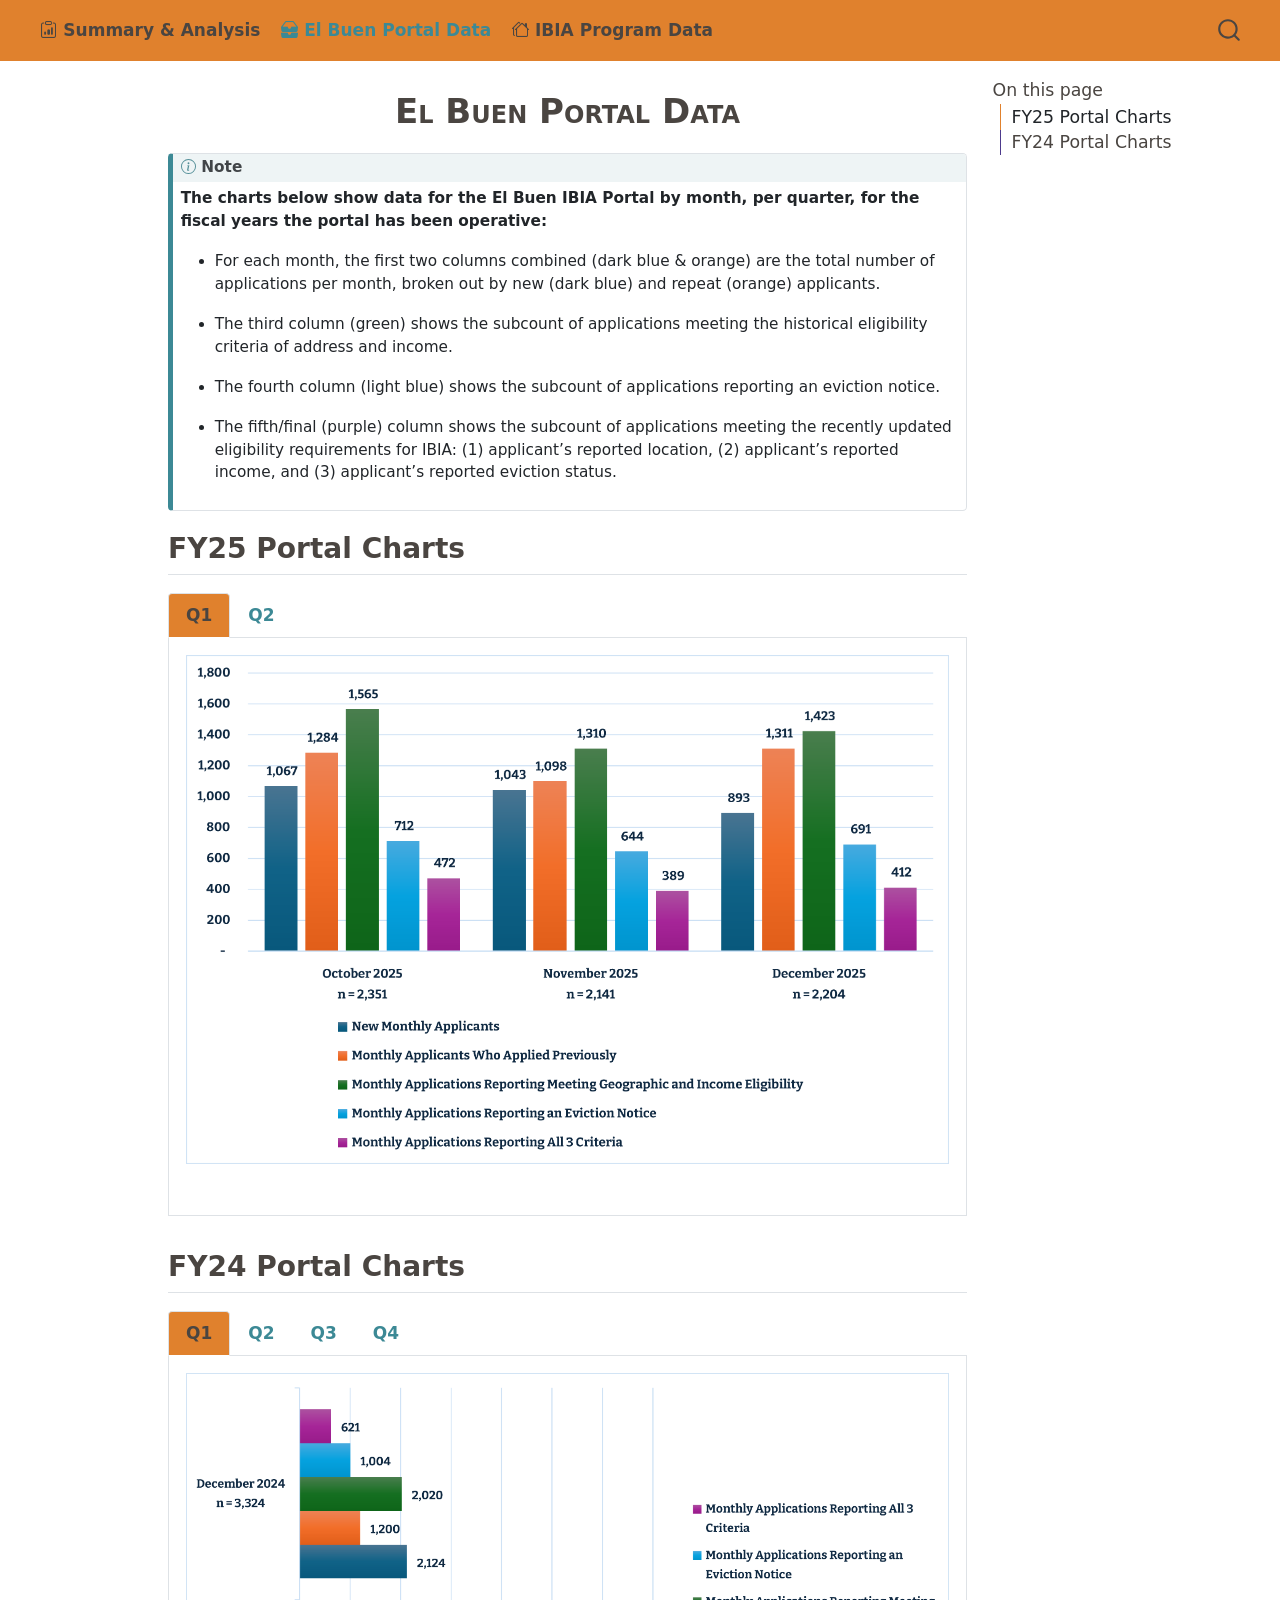
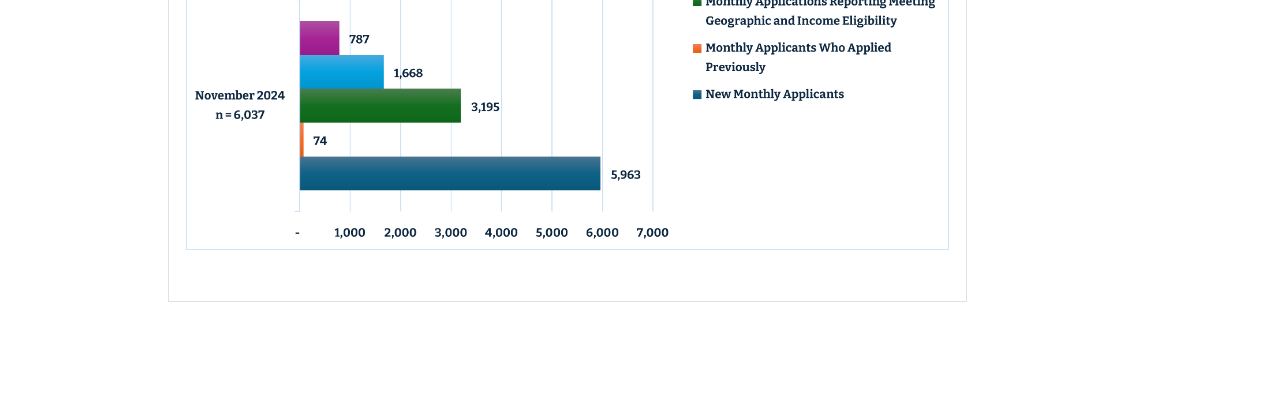
==== docs/portal.html @ abe52977 "Add files via upload" ====
<!DOCTYPE html>
<html xmlns="http://www.w3.org/1999/xhtml" lang="en" xml:lang="en"><head>

<meta charset="utf-8">
<meta name="generator" content="quarto-1.8.27">

<meta name="viewport" content="width=device-width, initial-scale=1.0, user-scalable=yes">


<title>El Buen Portal Data</title>
<style>
code{white-space: pre-wrap;}
span.smallcaps{font-variant: small-caps;}
div.columns{display: flex; gap: min(4vw, 1.5em);}
div.column{flex: auto; overflow-x: auto;}
div.hanging-indent{margin-left: 1.5em; text-indent: -1.5em;}
ul.task-list{list-style: none;}
ul.task-list li input[type="checkbox"] {
width: 0.8em;
margin: 0 0.8em 0.2em -1em;  vertical-align: middle;
}
</style>


<script>const headroomChanged = new CustomEvent("quarto-hrChanged", {
  detail: {},
  bubbles: true,
  cancelable: false,
  composed: false,
});

const announceDismiss = () => {
  const annEl = window.document.getElementById("quarto-announcement");
  if (annEl) {
    annEl.remove();

    const annId = annEl.getAttribute("data-announcement-id");
    window.localStorage.setItem(`quarto-announce-${annId}`, "true");
  }
};

const announceRegister = () => {
  const annEl = window.document.getElementById("quarto-announcement");
  if (annEl) {
    const annId = annEl.getAttribute("data-announcement-id");
    const isDismissed =
      window.localStorage.getItem(`quarto-announce-${annId}`) || false;
    if (isDismissed) {
      announceDismiss();
      return;
    } else {
      annEl.classList.remove("hidden");
    }

    const actionEl = annEl.querySelector(".quarto-announcement-action");
    if (actionEl) {
      actionEl.addEventListener("click", function (e) {
        e.preventDefault();
        // Hide the bar immediately
        announceDismiss();
      });
    }
  }
};

window.document.addEventListener("DOMContentLoaded", function () {
  let init = false;

  announceRegister();

  // Manage the back to top button, if one is present.
  let lastScrollTop = window.pageYOffset || document.documentElement.scrollTop;
  const scrollDownBuffer = 5;
  const scrollUpBuffer = 35;
  const btn = document.getElementById("quarto-back-to-top");
  const hideBackToTop = () => {
    btn.style.display = "none";
  };
  const showBackToTop = () => {
    btn.style.display = "inline-block";
  };
  if (btn) {
    window.document.addEventListener(
      "scroll",
      function () {
        const currentScrollTop =
          window.pageYOffset || document.documentElement.scrollTop;

        // Shows and hides the button 'intelligently' as the user scrolls
        if (currentScrollTop - scrollDownBuffer > lastScrollTop) {
          hideBackToTop();
          lastScrollTop = currentScrollTop <= 0 ? 0 : currentScrollTop;
        } else if (currentScrollTop < lastScrollTop - scrollUpBuffer) {
          showBackToTop();
          lastScrollTop = currentScrollTop <= 0 ? 0 : currentScrollTop;
        }

        // Show the button at the bottom, hides it at the top
        if (currentScrollTop <= 0) {
          hideBackToTop();
        } else if (
          window.innerHeight + currentScrollTop >=
          document.body.offsetHeight
        ) {
          showBackToTop();
        }
      },
      false
    );
  }

  function throttle(func, wait) {
    var timeout;
    return function () {
      const context = this;
      const args = arguments;
      const later = function () {
        clearTimeout(timeout);
        timeout = null;
        func.apply(context, args);
      };

      if (!timeout) {
        timeout = setTimeout(later, wait);
      }
    };
  }

  function headerOffset() {
    // Set an offset if there is are fixed top navbar
    const headerEl = window.document.querySelector("header.fixed-top");
    if (headerEl) {
      return headerEl.clientHeight;
    } else {
      return 0;
    }
  }

  function footerOffset() {
    const footerEl = window.document.querySelector("footer.footer");
    if (footerEl) {
      return footerEl.clientHeight;
    } else {
      return 0;
    }
  }

  function dashboardOffset() {
    const dashboardNavEl = window.document.getElementById(
      "quarto-dashboard-header"
    );
    if (dashboardNavEl !== null) {
      return dashboardNavEl.clientHeight;
    } else {
      return 0;
    }
  }

  function updateDocumentOffsetWithoutAnimation() {
    updateDocumentOffset(false);
  }

  function updateDocumentOffset(animated) {
    // set body offset
    const topOffset = headerOffset();
    const bodyOffset = topOffset + footerOffset() + dashboardOffset();
    const bodyEl = window.document.body;
    bodyEl.setAttribute("data-bs-offset", topOffset);
    bodyEl.style.paddingTop = topOffset + "px";

    // deal with sidebar offsets
    const sidebars = window.document.querySelectorAll(
      ".sidebar, .headroom-target"
    );
    sidebars.forEach((sidebar) => {
      if (!animated) {
        sidebar.classList.add("notransition");
        // Remove the no transition class after the animation has time to complete
        setTimeout(function () {
          sidebar.classList.remove("notransition");
        }, 201);
      }

      if (window.Headroom && sidebar.classList.contains("sidebar-unpinned")) {
        sidebar.style.top = "0";
        sidebar.style.maxHeight = "100vh";
      } else {
        sidebar.style.top = topOffset + "px";
        sidebar.style.maxHeight = "calc(100vh - " + topOffset + "px)";
      }
    });

    // allow space for footer
    const mainContainer = window.document.querySelector(".quarto-container");
    if (mainContainer) {
      mainContainer.style.minHeight = "calc(100vh - " + bodyOffset + "px)";
    }

    // link offset
    let linkStyle = window.document.querySelector("#quarto-target-style");
    if (!linkStyle) {
      linkStyle = window.document.createElement("style");
      linkStyle.setAttribute("id", "quarto-target-style");
      window.document.head.appendChild(linkStyle);
    }
    while (linkStyle.firstChild) {
      linkStyle.removeChild(linkStyle.firstChild);
    }
    if (topOffset > 0) {
      linkStyle.appendChild(
        window.document.createTextNode(`
      section:target::before {
        content: "";
        display: block;
        height: ${topOffset}px;
        margin: -${topOffset}px 0 0;
      }`)
      );
    }
    if (init) {
      window.dispatchEvent(headroomChanged);
    }
    init = true;
  }

  // initialize headroom
  var header = window.document.querySelector("#quarto-header");
  if (header && window.Headroom) {
    const headroom = new window.Headroom(header, {
      tolerance: 5,
      onPin: function () {
        const sidebars = window.document.querySelectorAll(
          ".sidebar, .headroom-target"
        );
        sidebars.forEach((sidebar) => {
          sidebar.classList.remove("sidebar-unpinned");
        });
        updateDocumentOffset();
      },
      onUnpin: function () {
        const sidebars = window.document.querySelectorAll(
          ".sidebar, .headroom-target"
        );
        sidebars.forEach((sidebar) => {
          sidebar.classList.add("sidebar-unpinned");
        });
        updateDocumentOffset();
      },
    });
    headroom.init();

    let frozen = false;
    window.quartoToggleHeadroom = function () {
      if (frozen) {
        headroom.unfreeze();
        frozen = false;
      } else {
        headroom.freeze();
        frozen = true;
      }
    };
  }

  window.addEventListener(
    "hashchange",
    function (e) {
      if (
        getComputedStyle(document.documentElement).scrollBehavior !== "smooth"
      ) {
        window.scrollTo(0, window.pageYOffset - headerOffset());
      }
    },
    false
  );

  // Observe size changed for the header
  const headerEl = window.document.querySelector("header.fixed-top");
  if (headerEl && window.ResizeObserver) {
    const observer = new window.ResizeObserver(() => {
      setTimeout(updateDocumentOffsetWithoutAnimation, 0);
    });
    observer.observe(headerEl, {
      attributes: true,
      childList: true,
      characterData: true,
    });
  } else {
    window.addEventListener(
      "resize",
      throttle(updateDocumentOffsetWithoutAnimation, 50)
    );
  }
  setTimeout(updateDocumentOffsetWithoutAnimation, 250);

  // fixup index.html links if we aren't on the filesystem
  if (window.location.protocol !== "file:") {
    const links = window.document.querySelectorAll("a");
    for (let i = 0; i < links.length; i++) {
      if (links[i].href) {
        links[i].dataset.originalHref = links[i].href;
        links[i].href = links[i].href.replace(/\/index\.html/, "/");
      }
    }

    // Fixup any sharing links that require urls
    // Append url to any sharing urls
    const sharingLinks = window.document.querySelectorAll(
      "a.sidebar-tools-main-item, a.quarto-navigation-tool, a.quarto-navbar-tools, a.quarto-navbar-tools-item"
    );
    for (let i = 0; i < sharingLinks.length; i++) {
      const sharingLink = sharingLinks[i];
      const href = sharingLink.getAttribute("href");
      if (href) {
        sharingLink.setAttribute(
          "href",
          href.replace("|url|", window.location.href)
        );
      }
    }

    // Scroll the active navigation item into view, if necessary
    const navSidebar = window.document.querySelector("nav#quarto-sidebar");
    if (navSidebar) {
      // Find the active item
      const activeItem = navSidebar.querySelector("li.sidebar-item a.active");
      if (activeItem) {
        // Wait for the scroll height and height to resolve by observing size changes on the
        // nav element that is scrollable
        const resizeObserver = new ResizeObserver((_entries) => {
          // The bottom of the element
          const elBottom = activeItem.offsetTop;
          const viewBottom = navSidebar.scrollTop + navSidebar.clientHeight;

          // The element height and scroll height are the same, then we are still loading
          if (viewBottom !== navSidebar.scrollHeight) {
            // Determine if the item isn't visible and scroll to it
            if (elBottom >= viewBottom) {
              navSidebar.scrollTop = elBottom;
            }

            // stop observing now since we've completed the scroll
            resizeObserver.unobserve(navSidebar);
          }
        });
        resizeObserver.observe(navSidebar);
      }
    }
  }
});
</script>
<script>/*!
 * headroom.js v0.12.0 - Give your page some headroom. Hide your header until you need it
 * Copyright (c) 2020 Nick Williams - http://wicky.nillia.ms/headroom.js
 * License: MIT
 */

!function(t,n){"object"==typeof exports&&"undefined"!=typeof module?module.exports=n():"function"==typeof define&&define.amd?define(n):(t=t||self).Headroom=n()}(this,function(){"use strict";function t(){return"undefined"!=typeof window}function d(t){return function(t){return t&&t.document&&function(t){return 9===t.nodeType}(t.document)}(t)?function(t){var n=t.document,o=n.body,s=n.documentElement;return{scrollHeight:function(){return Math.max(o.scrollHeight,s.scrollHeight,o.offsetHeight,s.offsetHeight,o.clientHeight,s.clientHeight)},height:function(){return t.innerHeight||s.clientHeight||o.clientHeight},scrollY:function(){return void 0!==t.pageYOffset?t.pageYOffset:(s||o.parentNode||o).scrollTop}}}(t):function(t){return{scrollHeight:function(){return Math.max(t.scrollHeight,t.offsetHeight,t.clientHeight)},height:function(){return Math.max(t.offsetHeight,t.clientHeight)},scrollY:function(){return t.scrollTop}}}(t)}function n(t,s,e){var n,o=function(){var n=!1;try{var t={get passive(){n=!0}};window.addEventListener("test",t,t),window.removeEventListener("test",t,t)}catch(t){n=!1}return n}(),i=!1,r=d(t),l=r.scrollY(),a={};function c(){var t=Math.round(r.scrollY()),n=r.height(),o=r.scrollHeight();a.scrollY=t,a.lastScrollY=l,a.direction=l<t?"down":"up",a.distance=Math.abs(t-l),a.isOutOfBounds=t<0||o<t+n,a.top=t<=s.offset[a.direction],a.bottom=o<=t+n,a.toleranceExceeded=a.distance>s.tolerance[a.direction],e(a),l=t,i=!1}function h(){i||(i=!0,n=requestAnimationFrame(c))}var u=!!o&&{passive:!0,capture:!1};return t.addEventListener("scroll",h,u),c(),{destroy:function(){cancelAnimationFrame(n),t.removeEventListener("scroll",h,u)}}}function o(t){return t===Object(t)?t:{down:t,up:t}}function s(t,n){n=n||{},Object.assign(this,s.options,n),this.classes=Object.assign({},s.options.classes,n.classes),this.elem=t,this.tolerance=o(this.tolerance),this.offset=o(this.offset),this.initialised=!1,this.frozen=!1}return s.prototype={constructor:s,init:function(){return s.cutsTheMustard&&!this.initialised&&(this.addClass("initial"),this.initialised=!0,setTimeout(function(t){t.scrollTracker=n(t.scroller,{offset:t.offset,tolerance:t.tolerance},t.update.bind(t))},100,this)),this},destroy:function(){this.initialised=!1,Object.keys(this.classes).forEach(this.removeClass,this),this.scrollTracker.destroy()},unpin:function(){!this.hasClass("pinned")&&this.hasClass("unpinned")||(this.addClass("unpinned"),this.removeClass("pinned"),this.onUnpin&&this.onUnpin.call(this))},pin:function(){this.hasClass("unpinned")&&(this.addClass("pinned"),this.removeClass("unpinned"),this.onPin&&this.onPin.call(this))},freeze:function(){this.frozen=!0,this.addClass("frozen")},unfreeze:function(){this.frozen=!1,this.removeClass("frozen")},top:function(){this.hasClass("top")||(this.addClass("top"),this.removeClass("notTop"),this.onTop&&this.onTop.call(this))},notTop:function(){this.hasClass("notTop")||(this.addClass("notTop"),this.removeClass("top"),this.onNotTop&&this.onNotTop.call(this))},bottom:function(){this.hasClass("bottom")||(this.addClass("bottom"),this.removeClass("notBottom"),this.onBottom&&this.onBottom.call(this))},notBottom:function(){this.hasClass("notBottom")||(this.addClass("notBottom"),this.removeClass("bottom"),this.onNotBottom&&this.onNotBottom.call(this))},shouldUnpin:function(t){return"down"===t.direction&&!t.top&&t.toleranceExceeded},shouldPin:function(t){return"up"===t.direction&&t.toleranceExceeded||t.top},addClass:function(t){this.elem.classList.add.apply(this.elem.classList,this.classes[t].split(" "))},removeClass:function(t){this.elem.classList.remove.apply(this.elem.classList,this.classes[t].split(" "))},hasClass:function(t){return this.classes[t].split(" ").every(function(t){return this.classList.contains(t)},this.elem)},update:function(t){t.isOutOfBounds||!0!==this.frozen&&(t.top?this.top():this.notTop(),t.bottom?this.bottom():this.notBottom(),this.shouldUnpin(t)?this.unpin():this.shouldPin(t)&&this.pin())}},s.options={tolerance:{up:0,down:0},offset:0,scroller:t()?window:null,classes:{frozen:"headroom--frozen",pinned:"headroom--pinned",unpinned:"headroom--unpinned",top:"headroom--top",notTop:"headroom--not-top",bottom:"headroom--bottom",notBottom:"headroom--not-bottom",initial:"headroom"}},s.cutsTheMustard=!!(t()&&function(){}.bind&&"classList"in document.documentElement&&Object.assign&&Object.keys&&requestAnimationFrame),s});
</script>
<script>/*!
 * clipboard.js v2.0.11
 * https://clipboardjs.com/
 *
 * Licensed MIT © Zeno Rocha
 */
!function(t,e){"object"==typeof exports&&"object"==typeof module?module.exports=e():"function"==typeof define&&define.amd?define([],e):"object"==typeof exports?exports.ClipboardJS=e():t.ClipboardJS=e()}(this,function(){return n={686:function(t,e,n){"use strict";n.d(e,{default:function(){return b}});var e=n(279),i=n.n(e),e=n(370),u=n.n(e),e=n(817),r=n.n(e);function c(t){try{return document.execCommand(t)}catch(t){return}}var a=function(t){t=r()(t);return c("cut"),t};function o(t,e){var n,o,t=(n=t,o="rtl"===document.documentElement.getAttribute("dir"),(t=document.createElement("textarea")).style.fontSize="12pt",t.style.border="0",t.style.padding="0",t.style.margin="0",t.style.position="absolute",t.style[o?"right":"left"]="-9999px",o=window.pageYOffset||document.documentElement.scrollTop,t.style.top="".concat(o,"px"),t.setAttribute("readonly",""),t.value=n,t);return e.container.appendChild(t),e=r()(t),c("copy"),t.remove(),e}var f=function(t){var e=1<arguments.length&&void 0!==arguments[1]?arguments[1]:{container:document.body},n="";return"string"==typeof t?n=o(t,e):t instanceof HTMLInputElement&&!["text","search","url","tel","password"].includes(null==t?void 0:t.type)?n=o(t.value,e):(n=r()(t),c("copy")),n};function l(t){return(l="function"==typeof Symbol&&"symbol"==typeof Symbol.iterator?function(t){return typeof t}:function(t){return t&&"function"==typeof Symbol&&t.constructor===Symbol&&t!==Symbol.prototype?"symbol":typeof t})(t)}var s=function(){var t=0<arguments.length&&void 0!==arguments[0]?arguments[0]:{},e=t.action,n=void 0===e?"copy":e,o=t.container,e=t.target,t=t.text;if("copy"!==n&&"cut"!==n)throw new Error('Invalid "action" value, use either "copy" or "cut"');if(void 0!==e){if(!e||"object"!==l(e)||1!==e.nodeType)throw new Error('Invalid "target" value, use a valid Element');if("copy"===n&&e.hasAttribute("disabled"))throw new Error('Invalid "target" attribute. Please use "readonly" instead of "disabled" attribute');if("cut"===n&&(e.hasAttribute("readonly")||e.hasAttribute("disabled")))throw new Error('Invalid "target" attribute. You can\'t cut text from elements with "readonly" or "disabled" attributes')}return t?f(t,{container:o}):e?"cut"===n?a(e):f(e,{container:o}):void 0};function p(t){return(p="function"==typeof Symbol&&"symbol"==typeof Symbol.iterator?function(t){return typeof t}:function(t){return t&&"function"==typeof Symbol&&t.constructor===Symbol&&t!==Symbol.prototype?"symbol":typeof t})(t)}function d(t,e){for(var n=0;n<e.length;n++){var o=e[n];o.enumerable=o.enumerable||!1,o.configurable=!0,"value"in o&&(o.writable=!0),Object.defineProperty(t,o.key,o)}}function y(t,e){return(y=Object.setPrototypeOf||function(t,e){return t.__proto__=e,t})(t,e)}function h(n){var o=function(){if("undefined"==typeof Reflect||!Reflect.construct)return!1;if(Reflect.construct.sham)return!1;if("function"==typeof Proxy)return!0;try{return Date.prototype.toString.call(Reflect.construct(Date,[],function(){})),!0}catch(t){return!1}}();return function(){var t,e=v(n);return t=o?(t=v(this).constructor,Reflect.construct(e,arguments,t)):e.apply(this,arguments),e=this,!(t=t)||"object"!==p(t)&&"function"!=typeof t?function(t){if(void 0!==t)return t;throw new ReferenceError("this hasn't been initialised - super() hasn't been called")}(e):t}}function v(t){return(v=Object.setPrototypeOf?Object.getPrototypeOf:function(t){return t.__proto__||Object.getPrototypeOf(t)})(t)}function m(t,e){t="data-clipboard-".concat(t);if(e.hasAttribute(t))return e.getAttribute(t)}var b=function(){!function(t,e){if("function"!=typeof e&&null!==e)throw new TypeError("Super expression must either be null or a function");t.prototype=Object.create(e&&e.prototype,{constructor:{value:t,writable:!0,configurable:!0}}),e&&y(t,e)}(r,i());var t,e,n,o=h(r);function r(t,e){var n;return function(t){if(!(t instanceof r))throw new TypeError("Cannot call a class as a function")}(this),(n=o.call(this)).resolveOptions(e),n.listenClick(t),n}return t=r,n=[{key:"copy",value:function(t){var e=1<arguments.length&&void 0!==arguments[1]?arguments[1]:{container:document.body};return f(t,e)}},{key:"cut",value:function(t){return a(t)}},{key:"isSupported",value:function(){var t=0<arguments.length&&void 0!==arguments[0]?arguments[0]:["copy","cut"],t="string"==typeof t?[t]:t,e=!!document.queryCommandSupported;return t.forEach(function(t){e=e&&!!document.queryCommandSupported(t)}),e}}],(e=[{key:"resolveOptions",value:function(){var t=0<arguments.length&&void 0!==arguments[0]?arguments[0]:{};this.action="function"==typeof t.action?t.action:this.defaultAction,this.target="function"==typeof t.target?t.target:this.defaultTarget,this.text="function"==typeof t.text?t.text:this.defaultText,this.container="object"===p(t.container)?t.container:document.body}},{key:"listenClick",value:function(t){var e=this;this.listener=u()(t,"click",function(t){return e.onClick(t)})}},{key:"onClick",value:function(t){var e=t.delegateTarget||t.currentTarget,n=this.action(e)||"copy",t=s({action:n,container:this.container,target:this.target(e),text:this.text(e)});this.emit(t?"success":"error",{action:n,text:t,trigger:e,clearSelection:function(){e&&e.focus(),window.getSelection().removeAllRanges()}})}},{key:"defaultAction",value:function(t){return m("action",t)}},{key:"defaultTarget",value:function(t){t=m("target",t);if(t)return document.querySelector(t)}},{key:"defaultText",value:function(t){return m("text",t)}},{key:"destroy",value:function(){this.listener.destroy()}}])&&d(t.prototype,e),n&&d(t,n),r}()},828:function(t){var e;"undefined"==typeof Element||Element.prototype.matches||((e=Element.prototype).matches=e.matchesSelector||e.mozMatchesSelector||e.msMatchesSelector||e.oMatchesSelector||e.webkitMatchesSelector),t.exports=function(t,e){for(;t&&9!==t.nodeType;){if("function"==typeof t.matches&&t.matches(e))return t;t=t.parentNode}}},438:function(t,e,n){var u=n(828);function i(t,e,n,o,r){var i=function(e,n,t,o){return function(t){t.delegateTarget=u(t.target,n),t.delegateTarget&&o.call(e,t)}}.apply(this,arguments);return t.addEventListener(n,i,r),{destroy:function(){t.removeEventListener(n,i,r)}}}t.exports=function(t,e,n,o,r){return"function"==typeof t.addEventListener?i.apply(null,arguments):"function"==typeof n?i.bind(null,document).apply(null,arguments):("string"==typeof t&&(t=document.querySelectorAll(t)),Array.prototype.map.call(t,function(t){return i(t,e,n,o,r)}))}},879:function(t,n){n.node=function(t){return void 0!==t&&t instanceof HTMLElement&&1===t.nodeType},n.nodeList=function(t){var e=Object.prototype.toString.call(t);return void 0!==t&&("[object NodeList]"===e||"[object HTMLCollection]"===e)&&"length"in t&&(0===t.length||n.node(t[0]))},n.string=function(t){return"string"==typeof t||t instanceof String},n.fn=function(t){return"[object Function]"===Object.prototype.toString.call(t)}},370:function(t,e,n){var f=n(879),l=n(438);t.exports=function(t,e,n){if(!t&&!e&&!n)throw new Error("Missing required arguments");if(!f.string(e))throw new TypeError("Second argument must be a String");if(!f.fn(n))throw new TypeError("Third argument must be a Function");if(f.node(t))return c=e,a=n,(u=t).addEventListener(c,a),{destroy:function(){u.removeEventListener(c,a)}};if(f.nodeList(t))return o=t,r=e,i=n,Array.prototype.forEach.call(o,function(t){t.addEventListener(r,i)}),{destroy:function(){Array.prototype.forEach.call(o,function(t){t.removeEventListener(r,i)})}};if(f.string(t))return t=t,e=e,n=n,l(document.body,t,e,n);throw new TypeError("First argument must be a String, HTMLElement, HTMLCollection, or NodeList");var o,r,i,u,c,a}},817:function(t){t.exports=function(t){var e,n="SELECT"===t.nodeName?(t.focus(),t.value):"INPUT"===t.nodeName||"TEXTAREA"===t.nodeName?((e=t.hasAttribute("readonly"))||t.setAttribute("readonly",""),t.select(),t.setSelectionRange(0,t.value.length),e||t.removeAttribute("readonly"),t.value):(t.hasAttribute("contenteditable")&&t.focus(),n=window.getSelection(),(e=document.createRange()).selectNodeContents(t),n.removeAllRanges(),n.addRange(e),n.toString());return n}},279:function(t){function e(){}e.prototype={on:function(t,e,n){var o=this.e||(this.e={});return(o[t]||(o[t]=[])).push({fn:e,ctx:n}),this},once:function(t,e,n){var o=this;function r(){o.off(t,r),e.apply(n,arguments)}return r._=e,this.on(t,r,n)},emit:function(t){for(var e=[].slice.call(arguments,1),n=((this.e||(this.e={}))[t]||[]).slice(),o=0,r=n.length;o<r;o++)n[o].fn.apply(n[o].ctx,e);return this},off:function(t,e){var n=this.e||(this.e={}),o=n[t],r=[];if(o&&e)for(var i=0,u=o.length;i<u;i++)o[i].fn!==e&&o[i].fn._!==e&&r.push(o[i]);return r.length?n[t]=r:delete n[t],this}},t.exports=e,t.exports.TinyEmitter=e}},r={},o.n=function(t){var e=t&&t.__esModule?function(){return t.default}:function(){return t};return o.d(e,{a:e}),e},o.d=function(t,e){for(var n in e)o.o(e,n)&&!o.o(t,n)&&Object.defineProperty(t,n,{enumerable:!0,get:e[n]})},o.o=function(t,e){return Object.prototype.hasOwnProperty.call(t,e)},o(686).default;function o(t){if(r[t])return r[t].exports;var e=r[t]={exports:{}};return n[t](e,e.exports,o),e.exports}var n,r});</script>
<script>/*! @algolia/autocomplete-js 1.19.1 | MIT License | © Algolia, Inc. and contributors | https://github.com/algolia/autocomplete */
!function(e,t){"object"==typeof exports&&"undefined"!=typeof module?t(exports):"function"==typeof define&&define.amd?define(["exports"],t):t((e="undefined"!=typeof globalThis?globalThis:e||self)["@algolia/autocomplete-js"]={})}(this,(function(e){"use strict";function t(e,t){var n=Object.keys(e);if(Object.getOwnPropertySymbols){var r=Object.getOwnPropertySymbols(e);t&&(r=r.filter((function(t){return Object.getOwnPropertyDescriptor(e,t).enumerable}))),n.push.apply(n,r)}return n}function n(e){for(var n=1;n<arguments.length;n++){var r=null!=arguments[n]?arguments[n]:{};n%2?t(Object(r),!0).forEach((function(t){o(e,t,r[t])})):Object.getOwnPropertyDescriptors?Object.defineProperties(e,Object.getOwnPropertyDescriptors(r)):t(Object(r)).forEach((function(t){Object.defineProperty(e,t,Object.getOwnPropertyDescriptor(r,t))}))}return e}function r(e){return r="function"==typeof Symbol&&"symbol"==typeof Symbol.iterator?function(e){return typeof e}:function(e){return e&&"function"==typeof Symbol&&e.constructor===Symbol&&e!==Symbol.prototype?"symbol":typeof e},r(e)}function o(e,t,n){return(t=function(e){var t=function(e,t){if("object"!=typeof e||null===e)return e;var n=e[Symbol.toPrimitive];if(void 0!==n){var r=n.call(e,t||"default");if("object"!=typeof r)return r;throw new TypeError("@@toPrimitive must return a primitive value.")}return("string"===t?String:Number)(e)}(e,"string");return"symbol"==typeof t?t:String(t)}(t))in e?Object.defineProperty(e,t,{value:n,enumerable:!0,configurable:!0,writable:!0}):e[t]=n,e}function i(){return i=Object.assign?Object.assign.bind():function(e){for(var t=1;t<arguments.length;t++){var n=arguments[t];for(var r in n)Object.prototype.hasOwnProperty.call(n,r)&&(e[r]=n[r])}return e},i.apply(this,arguments)}function u(e,t){if(null==e)return{};var n,r,o=function(e,t){if(null==e)return{};var n,r,o={},i=Object.keys(e);for(r=0;r<i.length;r++)n=i[r],t.indexOf(n)>=0||(o[n]=e[n]);return o}(e,t);if(Object.getOwnPropertySymbols){var i=Object.getOwnPropertySymbols(e);for(r=0;r<i.length;r++)n=i[r],t.indexOf(n)>=0||Object.prototype.propertyIsEnumerable.call(e,n)&&(o[n]=e[n])}return o}function a(e,t){return function(e){if(Array.isArray(e))return e}(e)||function(e,t){var n=null==e?null:"undefined"!=typeof Symbol&&e[Symbol.iterator]||e["@@iterator"];if(null!=n){var r,o,i,u,a=[],l=!0,c=!1;try{if(i=(n=n.call(e)).next,0===t){if(Object(n)!==n)return;l=!1}else for(;!(l=(r=i.call(n)).done)&&(a.push(r.value),a.length!==t);l=!0);}catch(e){c=!0,o=e}finally{try{if(!l&&null!=n.return&&(u=n.return(),Object(u)!==u))return}finally{if(c)throw o}}return a}}(e,t)||c(e,t)||function(){throw new TypeError("Invalid attempt to destructure non-iterable instance.\nIn order to be iterable, non-array objects must have a [Symbol.iterator]() method.")}()}function l(e){return function(e){if(Array.isArray(e))return s(e)}(e)||function(e){if("undefined"!=typeof Symbol&&null!=e[Symbol.iterator]||null!=e["@@iterator"])return Array.from(e)}(e)||c(e)||function(){throw new TypeError("Invalid attempt to spread non-iterable instance.\nIn order to be iterable, non-array objects must have a [Symbol.iterator]() method.")}()}function c(e,t){if(e){if("string"==typeof e)return s(e,t);var n=Object.prototype.toString.call(e).slice(8,-1);return"Object"===n&&e.constructor&&(n=e.constructor.name),"Map"===n||"Set"===n?Array.from(e):"Arguments"===n||/^(?:Ui|I)nt(?:8|16|32)(?:Clamped)?Array$/.test(n)?s(e,t):void 0}}function s(e,t){(null==t||t>e.length)&&(t=e.length);for(var n=0,r=new Array(t);n<t;n++)r[n]=e[n];return r}function f(e){return{current:e}}function p(e,t){var n=void 0;return function(){for(var r=arguments.length,o=new Array(r),i=0;i<r;i++)o[i]=arguments[i];n&&clearTimeout(n),n=setTimeout((function(){return e.apply(void 0,o)}),t)}}function m(e){return e.reduce((function(e,t){return e.concat(t)}),[])}var v=0;function d(){return"autocomplete-".concat(v++)}function y(e,t){return t.reduce((function(e,t){return e&&e[t]}),e)}function b(e){return 0===e.collections.length?0:e.collections.reduce((function(e,t){return e+t.items.length}),0)}function g(e){return e!==Object(e)}function h(e,t){if(e===t)return!0;if(g(e)||g(t)||"function"==typeof e||"function"==typeof t)return e===t;if(Object.keys(e).length!==Object.keys(t).length)return!1;for(var n=0,r=Object.keys(e);n<r.length;n++){var o=r[n];if(!(o in t))return!1;if(!h(e[o],t[o]))return!1}return!0}var _=function(){};var O="1.19.1",S=[{segment:"autocomplete-core",version:O}];function j(e){var t=e.item,n=e.items,r=void 0===n?[]:n;return{index:t.__autocomplete_indexName,items:[t],positions:[1+r.findIndex((function(e){return e.objectID===t.objectID}))],queryID:t.__autocomplete_queryID,algoliaSource:["autocomplete"]}}function P(e,t){return function(e){if(Array.isArray(e))return e}(e)||function(e,t){var n=null==e?null:"undefined"!=typeof Symbol&&e[Symbol.iterator]||e["@@iterator"];if(null!=n){var r,o,i,u,a=[],l=!0,c=!1;try{if(i=(n=n.call(e)).next,0===t){if(Object(n)!==n)return;l=!1}else for(;!(l=(r=i.call(n)).done)&&(a.push(r.value),a.length!==t);l=!0);}catch(e){c=!0,o=e}finally{try{if(!l&&null!=n.return&&(u=n.return(),Object(u)!==u))return}finally{if(c)throw o}}return a}}(e,t)||function(e,t){if(!e)return;if("string"==typeof e)return w(e,t);var n=Object.prototype.toString.call(e).slice(8,-1);"Object"===n&&e.constructor&&(n=e.constructor.name);if("Map"===n||"Set"===n)return Array.from(e);if("Arguments"===n||/^(?:Ui|I)nt(?:8|16|32)(?:Clamped)?Array$/.test(n))return w(e,t)}(e,t)||function(){throw new TypeError("Invalid attempt to destructure non-iterable instance.\nIn order to be iterable, non-array objects must have a [Symbol.iterator]() method.")}()}function w(e,t){(null==t||t>e.length)&&(t=e.length);for(var n=0,r=new Array(t);n<t;n++)r[n]=e[n];return r}var I=["items"],A=["items"];function E(e){return E="function"==typeof Symbol&&"symbol"==typeof Symbol.iterator?function(e){return typeof e}:function(e){return e&&"function"==typeof Symbol&&e.constructor===Symbol&&e!==Symbol.prototype?"symbol":typeof e},E(e)}function D(e){return function(e){if(Array.isArray(e))return C(e)}(e)||function(e){if("undefined"!=typeof Symbol&&null!=e[Symbol.iterator]||null!=e["@@iterator"])return Array.from(e)}(e)||function(e,t){if(!e)return;if("string"==typeof e)return C(e,t);var n=Object.prototype.toString.call(e).slice(8,-1);"Object"===n&&e.constructor&&(n=e.constructor.name);if("Map"===n||"Set"===n)return Array.from(e);if("Arguments"===n||/^(?:Ui|I)nt(?:8|16|32)(?:Clamped)?Array$/.test(n))return C(e,t)}(e)||function(){throw new TypeError("Invalid attempt to spread non-iterable instance.\nIn order to be iterable, non-array objects must have a [Symbol.iterator]() method.")}()}function C(e,t){(null==t||t>e.length)&&(t=e.length);for(var n=0,r=new Array(t);n<t;n++)r[n]=e[n];return r}function k(e,t){if(null==e)return{};var n,r,o=function(e,t){if(null==e)return{};var n,r,o={},i=Object.keys(e);for(r=0;r<i.length;r++)n=i[r],t.indexOf(n)>=0||(o[n]=e[n]);return o}(e,t);if(Object.getOwnPropertySymbols){var i=Object.getOwnPropertySymbols(e);for(r=0;r<i.length;r++)n=i[r],t.indexOf(n)>=0||Object.prototype.propertyIsEnumerable.call(e,n)&&(o[n]=e[n])}return o}function x(e,t){var n=Object.keys(e);if(Object.getOwnPropertySymbols){var r=Object.getOwnPropertySymbols(e);t&&(r=r.filter((function(t){return Object.getOwnPropertyDescriptor(e,t).enumerable}))),n.push.apply(n,r)}return n}function N(e){for(var t=1;t<arguments.length;t++){var n=null!=arguments[t]?arguments[t]:{};t%2?x(Object(n),!0).forEach((function(t){T(e,t,n[t])})):Object.getOwnPropertyDescriptors?Object.defineProperties(e,Object.getOwnPropertyDescriptors(n)):x(Object(n)).forEach((function(t){Object.defineProperty(e,t,Object.getOwnPropertyDescriptor(n,t))}))}return e}function T(e,t,n){return(t=function(e){var t=function(e,t){if("object"!==E(e)||null===e)return e;var n=e[Symbol.toPrimitive];if(void 0!==n){var r=n.call(e,t||"default");if("object"!==E(r))return r;throw new TypeError("@@toPrimitive must return a primitive value.")}return("string"===t?String:Number)(e)}(e,"string");return"symbol"===E(t)?t:String(t)}(t))in e?Object.defineProperty(e,t,{value:n,enumerable:!0,configurable:!0,writable:!0}):e[t]=n,e}function q(e){for(var t=arguments.length>1&&void 0!==arguments[1]?arguments[1]:20,n=[],r=0;r<e.objectIDs.length;r+=t)n.push(N(N({},e),{},{objectIDs:e.objectIDs.slice(r,r+t)}));return n}function B(e){return e.map((function(e){var t=e.items,n=k(e,I);return N(N({},n),{},{objectIDs:(null==t?void 0:t.map((function(e){return e.objectID})))||n.objectIDs})}))}function R(e){var t,n,r,o=(t=P((e.version||"").split(".").map(Number),2),n=t[0],r=t[1],n>=3||2===n&&r>=4||1===n&&r>=10);function i(t,n,r){if(o&&void 0!==r){var i=r[0].__autocomplete_algoliaCredentials,u={"X-Algolia-Application-Id":i.appId,"X-Algolia-API-Key":i.apiKey};e.apply(void 0,[t].concat(D(n),[{headers:u}]))}else e.apply(void 0,[t].concat(D(n)))}return{init:function(t,n){e("init",{appId:t,apiKey:n})},setAuthenticatedUserToken:function(t){e("setAuthenticatedUserToken",t)},setUserToken:function(t){e("setUserToken",t)},clickedObjectIDsAfterSearch:function(){for(var e=arguments.length,t=new Array(e),n=0;n<e;n++)t[n]=arguments[n];t.length>0&&i("clickedObjectIDsAfterSearch",B(t),t[0].items)},clickedObjectIDs:function(){for(var e=arguments.length,t=new Array(e),n=0;n<e;n++)t[n]=arguments[n];t.length>0&&i("clickedObjectIDs",B(t),t[0].items)},clickedFilters:function(){for(var t=arguments.length,n=new Array(t),r=0;r<t;r++)n[r]=arguments[r];n.length>0&&e.apply(void 0,["clickedFilters"].concat(n))},convertedObjectIDsAfterSearch:function(){for(var e=arguments.length,t=new Array(e),n=0;n<e;n++)t[n]=arguments[n];t.length>0&&i("convertedObjectIDsAfterSearch",B(t),t[0].items)},convertedObjectIDs:function(){for(var e=arguments.length,t=new Array(e),n=0;n<e;n++)t[n]=arguments[n];t.length>0&&i("convertedObjectIDs",B(t),t[0].items)},convertedFilters:function(){for(var t=arguments.length,n=new Array(t),r=0;r<t;r++)n[r]=arguments[r];n.length>0&&e.apply(void 0,["convertedFilters"].concat(n))},viewedObjectIDs:function(){for(var e=arguments.length,t=new Array(e),n=0;n<e;n++)t[n]=arguments[n];t.length>0&&t.reduce((function(e,t){var n=t.items,r=k(t,A);return[].concat(D(e),D(q(N(N({},r),{},{objectIDs:(null==n?void 0:n.map((function(e){return e.objectID})))||r.objectIDs})).map((function(e){return{items:n,payload:e}}))))}),[]).forEach((function(e){var t=e.items;return i("viewedObjectIDs",[e.payload],t)}))},viewedFilters:function(){for(var t=arguments.length,n=new Array(t),r=0;r<t;r++)n[r]=arguments[r];n.length>0&&e.apply(void 0,["viewedFilters"].concat(n))}}}function L(e){var t=e.items.reduce((function(e,t){var n;return e[t.__autocomplete_indexName]=(null!==(n=e[t.__autocomplete_indexName])&&void 0!==n?n:[]).concat(t),e}),{});return Object.keys(t).map((function(e){return{index:e,items:t[e],algoliaSource:["autocomplete"]}}))}function F(e){return e.objectID&&e.__autocomplete_indexName&&e.__autocomplete_queryID}function U(e){return U="function"==typeof Symbol&&"symbol"==typeof Symbol.iterator?function(e){return typeof e}:function(e){return e&&"function"==typeof Symbol&&e.constructor===Symbol&&e!==Symbol.prototype?"symbol":typeof e},U(e)}function M(e){return function(e){if(Array.isArray(e))return H(e)}(e)||function(e){if("undefined"!=typeof Symbol&&null!=e[Symbol.iterator]||null!=e["@@iterator"])return Array.from(e)}(e)||function(e,t){if(!e)return;if("string"==typeof e)return H(e,t);var n=Object.prototype.toString.call(e).slice(8,-1);"Object"===n&&e.constructor&&(n=e.constructor.name);if("Map"===n||"Set"===n)return Array.from(e);if("Arguments"===n||/^(?:Ui|I)nt(?:8|16|32)(?:Clamped)?Array$/.test(n))return H(e,t)}(e)||function(){throw new TypeError("Invalid attempt to spread non-iterable instance.\nIn order to be iterable, non-array objects must have a [Symbol.iterator]() method.")}()}function H(e,t){(null==t||t>e.length)&&(t=e.length);for(var n=0,r=new Array(t);n<t;n++)r[n]=e[n];return r}function V(e,t){var n=Object.keys(e);if(Object.getOwnPropertySymbols){var r=Object.getOwnPropertySymbols(e);t&&(r=r.filter((function(t){return Object.getOwnPropertyDescriptor(e,t).enumerable}))),n.push.apply(n,r)}return n}function W(e){for(var t=1;t<arguments.length;t++){var n=null!=arguments[t]?arguments[t]:{};t%2?V(Object(n),!0).forEach((function(t){Q(e,t,n[t])})):Object.getOwnPropertyDescriptors?Object.defineProperties(e,Object.getOwnPropertyDescriptors(n)):V(Object(n)).forEach((function(t){Object.defineProperty(e,t,Object.getOwnPropertyDescriptor(n,t))}))}return e}function Q(e,t,n){return(t=function(e){var t=function(e,t){if("object"!==U(e)||null===e)return e;var n=e[Symbol.toPrimitive];if(void 0!==n){var r=n.call(e,t||"default");if("object"!==U(r))return r;throw new TypeError("@@toPrimitive must return a primitive value.")}return("string"===t?String:Number)(e)}(e,"string");return"symbol"===U(t)?t:String(t)}(t))in e?Object.defineProperty(e,t,{value:n,enumerable:!0,configurable:!0,writable:!0}):e[t]=n,e}var K="2.15.0",$="https://cdn.jsdelivr.net/npm/search-insights@".concat(K,"/dist/search-insights.min.js"),z=p((function(e){var t=e.onItemsChange,n=e.items,r=e.insights,o=e.state;t({insights:r,insightsEvents:L({items:n}).map((function(e){return W({eventName:"Items Viewed"},e)})),state:o})}),400);function G(e){var t=function(e){return W({onItemsChange:function(e){var t=e.insights,n=e.insightsEvents,r=e.state;t.viewedObjectIDs.apply(t,M(n.map((function(e){return W(W({},e),{},{algoliaSource:J(e.algoliaSource,r.context)})}))))},onSelect:function(e){var t=e.insights,n=e.insightsEvents,r=e.state;t.clickedObjectIDsAfterSearch.apply(t,M(n.map((function(e){return W(W({},e),{},{algoliaSource:J(e.algoliaSource,r.context)})}))))},onActive:_,__autocomplete_clickAnalytics:!0},e)}(e),n=t.insightsClient,r=t.insightsInitParams,o=t.onItemsChange,i=t.onSelect,u=t.onActive,a=t.__autocomplete_clickAnalytics,l=n;if(n||function(e){if("undefined"!=typeof window)e({window:window})}((function(e){var t=e.window,n=t.AlgoliaAnalyticsObject||"aa";"string"==typeof n&&(l=t[n]),l||(t.AlgoliaAnalyticsObject=n,t[n]||(t[n]=function(){t[n].queue||(t[n].queue=[]);for(var e=arguments.length,r=new Array(e),o=0;o<e;o++)r[o]=arguments[o];t[n].queue.push(r)}),t[n].version=K,l=t[n],function(e){var t="[Autocomplete]: Could not load search-insights.js. Please load it manually following https://alg.li/insights-autocomplete";try{var n=e.document.createElement("script");n.async=!0,n.src=$,n.onerror=function(){console.error(t)},document.body.appendChild(n)}catch(e){console.error(t)}}(t))})),!l)return{};r&&l("init",W({partial:!0},r));var c=R(l),s=f([]),m=p((function(e){var t=e.state;if(t.isOpen){var n=t.collections.reduce((function(e,t){return[].concat(M(e),M(t.items))}),[]).filter(F);h(s.current.map((function(e){return e.objectID})),n.map((function(e){return e.objectID})))||(s.current=n,n.length>0&&z({onItemsChange:o,items:n,insights:c,state:t}))}}),0);return{name:"aa.algoliaInsightsPlugin",subscribe:function(e){var t=e.setContext,n=e.onSelect,r=e.onActive;function o(e){t({algoliaInsightsPlugin:{__algoliaSearchParameters:W(W({},a?{clickAnalytics:!0}:{}),e?{userToken:X(e)}:{}),insights:c}})}l("addAlgoliaAgent","insights-plugin"),o(),l("onUserTokenChange",(function(e){o(e)})),l("getUserToken",null,(function(e,t){o(t)})),n((function(e){var t=e.item,n=e.state,r=e.event,o=e.source;F(t)&&i({state:n,event:r,insights:c,item:t,insightsEvents:[W({eventName:"Item Selected"},j({item:t,items:o.getItems().filter(F)}))]})})),r((function(e){var t=e.item,n=e.source,r=e.state,o=e.event;F(t)&&u({state:r,event:o,insights:c,item:t,insightsEvents:[W({eventName:"Item Active"},j({item:t,items:n.getItems().filter(F)}))]})}))},onStateChange:function(e){var t=e.state;m({state:t})},__autocomplete_pluginOptions:e}}function J(){var e,t=arguments.length>0&&void 0!==arguments[0]?arguments[0]:[],n=arguments.length>1?arguments[1]:void 0;return[].concat(M(t),["autocomplete-internal"],M(null!==(e=n.algoliaInsightsPlugin)&&void 0!==e&&e.__automaticInsights?["autocomplete-automatic"]:[]))}function X(e){return"number"==typeof e?e.toString():e}function Y(e,t){var n=t;return{then:function(t,r){return Y(e.then(ee(t,n,e),ee(r,n,e)),n)},catch:function(t){return Y(e.catch(ee(t,n,e)),n)},finally:function(t){return t&&n.onCancelList.push(t),Y(e.finally(ee(t&&function(){return n.onCancelList=[],t()},n,e)),n)},cancel:function(){n.isCanceled=!0;var e=n.onCancelList;n.onCancelList=[],e.forEach((function(e){e()}))},isCanceled:function(){return!0===n.isCanceled}}}function Z(e){return Y(e,{isCanceled:!1,onCancelList:[]})}function ee(e,t,n){return e?function(n){return t.isCanceled?n:e(n)}:n}var te,ne=!0;function re(e,t,n,r){if(!n)return null;if(e<0&&(null===t||null!==r&&0===t))return n+e;var o=(null===t?-1:t)+e;return o<=-1||o>=n?null===r?null:0:o}function oe(e,t){var n=Object.keys(e);if(Object.getOwnPropertySymbols){var r=Object.getOwnPropertySymbols(e);t&&(r=r.filter((function(t){return Object.getOwnPropertyDescriptor(e,t).enumerable}))),n.push.apply(n,r)}return n}function ie(e){for(var t=1;t<arguments.length;t++){var n=null!=arguments[t]?arguments[t]:{};t%2?oe(Object(n),!0).forEach((function(t){ue(e,t,n[t])})):Object.getOwnPropertyDescriptors?Object.defineProperties(e,Object.getOwnPropertyDescriptors(n)):oe(Object(n)).forEach((function(t){Object.defineProperty(e,t,Object.getOwnPropertyDescriptor(n,t))}))}return e}function ue(e,t,n){return(t=function(e){var t=function(e,t){if("object"!==ae(e)||null===e)return e;var n=e[Symbol.toPrimitive];if(void 0!==n){var r=n.call(e,t||"default");if("object"!==ae(r))return r;throw new TypeError("@@toPrimitive must return a primitive value.")}return("string"===t?String:Number)(e)}(e,"string");return"symbol"===ae(t)?t:String(t)}(t))in e?Object.defineProperty(e,t,{value:n,enumerable:!0,configurable:!0,writable:!0}):e[t]=n,e}function ae(e){return ae="function"==typeof Symbol&&"symbol"==typeof Symbol.iterator?function(e){return typeof e}:function(e){return e&&"function"==typeof Symbol&&e.constructor===Symbol&&e!==Symbol.prototype?"symbol":typeof e},ae(e)}function le(e,t){var n="undefined"!=typeof Symbol&&e[Symbol.iterator]||e["@@iterator"];if(!n){if(Array.isArray(e)||(n=function(e,t){if(!e)return;if("string"==typeof e)return ce(e,t);var n=Object.prototype.toString.call(e).slice(8,-1);"Object"===n&&e.constructor&&(n=e.constructor.name);if("Map"===n||"Set"===n)return Array.from(e);if("Arguments"===n||/^(?:Ui|I)nt(?:8|16|32)(?:Clamped)?Array$/.test(n))return ce(e,t)}(e))||t&&e&&"number"==typeof e.length){n&&(e=n);var r=0,o=function(){};return{s:o,n:function(){return r>=e.length?{done:!0}:{done:!1,value:e[r++]}},e:function(e){throw e},f:o}}throw new TypeError("Invalid attempt to iterate non-iterable instance.\nIn order to be iterable, non-array objects must have a [Symbol.iterator]() method.")}var i,u=!0,a=!1;return{s:function(){n=n.call(e)},n:function(){var e=n.next();return u=e.done,e},e:function(e){a=!0,i=e},f:function(){try{u||null==n.return||n.return()}finally{if(a)throw i}}}}function ce(e,t){(null==t||t>e.length)&&(t=e.length);for(var n=0,r=new Array(t);n<t;n++)r[n]=e[n];return r}var se=function(e,t){var n,r=!1,o=[],i=le(e);try{for(i.s();!(n=i.n()).done;){var u,a,l,c=null===(u=n.value.__autocomplete_pluginOptions)||void 0===u||null===(a=(l=u).awaitSubmit)||void 0===a?void 0:a.call(l);if("number"==typeof c)o.push(c);else if(!0===c){r=!0;break}}}catch(e){i.e(e)}finally{i.f()}return r?t.wait():o.length>0?t.wait(Math.max.apply(Math,o)):void 0};function fe(e){var t=function(e){var t=e.collections.map((function(e){return e.items.length})).reduce((function(e,t,n){var r=(e[n-1]||0)+t;return e.push(r),e}),[]).reduce((function(t,n){return n<=e.activeItemId?t+1:t}),0);return e.collections[t]}(e);if(!t)return null;var n=t.items[function(e){for(var t=e.state,n=e.collection,r=!1,o=0,i=0;!1===r;){var u=t.collections[o];if(u===n){r=!0;break}i+=u.items.length,o++}return t.activeItemId-i}({state:e,collection:t})],r=t.source;return{item:n,itemInputValue:r.getItemInputValue({item:n,state:e}),itemUrl:r.getItemUrl({item:n,state:e}),source:r}}function pe(e,t,n){return[e,null==n?void 0:n.sourceId,t].filter(Boolean).join("-").replace(/\s/g,"")}var me=/((gt|sm)-|galaxy nexus)|samsung[- ]|samsungbrowser/i;function ve(e){return e.nativeEvent||e}function de(e){return de="function"==typeof Symbol&&"symbol"==typeof Symbol.iterator?function(e){return typeof e}:function(e){return e&&"function"==typeof Symbol&&e.constructor===Symbol&&e!==Symbol.prototype?"symbol":typeof e},de(e)}function ye(e,t){var n=Object.keys(e);if(Object.getOwnPropertySymbols){var r=Object.getOwnPropertySymbols(e);t&&(r=r.filter((function(t){return Object.getOwnPropertyDescriptor(e,t).enumerable}))),n.push.apply(n,r)}return n}function be(e,t,n){return(t=function(e){var t=function(e,t){if("object"!==de(e)||null===e)return e;var n=e[Symbol.toPrimitive];if(void 0!==n){var r=n.call(e,t||"default");if("object"!==de(r))return r;throw new TypeError("@@toPrimitive must return a primitive value.")}return("string"===t?String:Number)(e)}(e,"string");return"symbol"===de(t)?t:String(t)}(t))in e?Object.defineProperty(e,t,{value:n,enumerable:!0,configurable:!0,writable:!0}):e[t]=n,e}function ge(e,t,n){var r,o=t.initialState;return{getState:function(){return o},dispatch:function(r,i){var u=function(e){for(var t=1;t<arguments.length;t++){var n=null!=arguments[t]?arguments[t]:{};t%2?ye(Object(n),!0).forEach((function(t){be(e,t,n[t])})):Object.getOwnPropertyDescriptors?Object.defineProperties(e,Object.getOwnPropertyDescriptors(n)):ye(Object(n)).forEach((function(t){Object.defineProperty(e,t,Object.getOwnPropertyDescriptor(n,t))}))}return e}({},o);o=e(o,{type:r,props:t,payload:i}),n({state:o,prevState:u})},pendingRequests:(r=[],{add:function(e){return r.push(e),e.finally((function(){r=r.filter((function(t){return t!==e}))}))},cancelAll:function(){r.forEach((function(e){return e.cancel()}))},isEmpty:function(){return 0===r.length},wait:function(e){return ne?(ne=!1,te=e?Promise.race([Promise.all(r),new Promise((function(t){return setTimeout(t,e)}))]):Promise.all(r),te.then((function(){ne=!0}))):te}})}}function he(e){return he="function"==typeof Symbol&&"symbol"==typeof Symbol.iterator?function(e){return typeof e}:function(e){return e&&"function"==typeof Symbol&&e.constructor===Symbol&&e!==Symbol.prototype?"symbol":typeof e},he(e)}function _e(e,t){var n=Object.keys(e);if(Object.getOwnPropertySymbols){var r=Object.getOwnPropertySymbols(e);t&&(r=r.filter((function(t){return Object.getOwnPropertyDescriptor(e,t).enumerable}))),n.push.apply(n,r)}return n}function Oe(e){for(var t=1;t<arguments.length;t++){var n=null!=arguments[t]?arguments[t]:{};t%2?_e(Object(n),!0).forEach((function(t){Se(e,t,n[t])})):Object.getOwnPropertyDescriptors?Object.defineProperties(e,Object.getOwnPropertyDescriptors(n)):_e(Object(n)).forEach((function(t){Object.defineProperty(e,t,Object.getOwnPropertyDescriptor(n,t))}))}return e}function Se(e,t,n){return(t=function(e){var t=function(e,t){if("object"!==he(e)||null===e)return e;var n=e[Symbol.toPrimitive];if(void 0!==n){var r=n.call(e,t||"default");if("object"!==he(r))return r;throw new TypeError("@@toPrimitive must return a primitive value.")}return("string"===t?String:Number)(e)}(e,"string");return"symbol"===he(t)?t:String(t)}(t))in e?Object.defineProperty(e,t,{value:n,enumerable:!0,configurable:!0,writable:!0}):e[t]=n,e}function je(e){return je="function"==typeof Symbol&&"symbol"==typeof Symbol.iterator?function(e){return typeof e}:function(e){return e&&"function"==typeof Symbol&&e.constructor===Symbol&&e!==Symbol.prototype?"symbol":typeof e},je(e)}function Pe(e){return function(e){if(Array.isArray(e))return we(e)}(e)||function(e){if("undefined"!=typeof Symbol&&null!=e[Symbol.iterator]||null!=e["@@iterator"])return Array.from(e)}(e)||function(e,t){if(!e)return;if("string"==typeof e)return we(e,t);var n=Object.prototype.toString.call(e).slice(8,-1);"Object"===n&&e.constructor&&(n=e.constructor.name);if("Map"===n||"Set"===n)return Array.from(e);if("Arguments"===n||/^(?:Ui|I)nt(?:8|16|32)(?:Clamped)?Array$/.test(n))return we(e,t)}(e)||function(){throw new TypeError("Invalid attempt to spread non-iterable instance.\nIn order to be iterable, non-array objects must have a [Symbol.iterator]() method.")}()}function we(e,t){(null==t||t>e.length)&&(t=e.length);for(var n=0,r=new Array(t);n<t;n++)r[n]=e[n];return r}function Ie(e,t){var n=Object.keys(e);if(Object.getOwnPropertySymbols){var r=Object.getOwnPropertySymbols(e);t&&(r=r.filter((function(t){return Object.getOwnPropertyDescriptor(e,t).enumerable}))),n.push.apply(n,r)}return n}function Ae(e){for(var t=1;t<arguments.length;t++){var n=null!=arguments[t]?arguments[t]:{};t%2?Ie(Object(n),!0).forEach((function(t){Ee(e,t,n[t])})):Object.getOwnPropertyDescriptors?Object.defineProperties(e,Object.getOwnPropertyDescriptors(n)):Ie(Object(n)).forEach((function(t){Object.defineProperty(e,t,Object.getOwnPropertyDescriptor(n,t))}))}return e}function Ee(e,t,n){return(t=function(e){var t=function(e,t){if("object"!==je(e)||null===e)return e;var n=e[Symbol.toPrimitive];if(void 0!==n){var r=n.call(e,t||"default");if("object"!==je(r))return r;throw new TypeError("@@toPrimitive must return a primitive value.")}return("string"===t?String:Number)(e)}(e,"string");return"symbol"===je(t)?t:String(t)}(t))in e?Object.defineProperty(e,t,{value:n,enumerable:!0,configurable:!0,writable:!0}):e[t]=n,e}function De(e,t){var n,r="undefined"!=typeof window?window:{},o=e.plugins||[];return Ae(Ae({debug:!1,openOnFocus:!1,enterKeyHint:void 0,ignoreCompositionEvents:!1,placeholder:"",autoFocus:!1,defaultActiveItemId:null,stallThreshold:300,insights:void 0,environment:r,shouldPanelOpen:function(e){return b(e.state)>0},reshape:function(e){return e.sources}},e),{},{id:null!==(n=e.id)&&void 0!==n?n:d(),plugins:o,initialState:Ae({activeItemId:null,query:"",completion:null,collections:[],isOpen:!1,status:"idle",context:{}},e.initialState),onStateChange:function(t){var n;null===(n=e.onStateChange)||void 0===n||n.call(e,t),o.forEach((function(e){var n;return null===(n=e.onStateChange)||void 0===n?void 0:n.call(e,t)}))},onSubmit:function(t){var n;null===(n=e.onSubmit)||void 0===n||n.call(e,t),o.forEach((function(e){var n;return null===(n=e.onSubmit)||void 0===n?void 0:n.call(e,t)}))},onReset:function(t){var n;null===(n=e.onReset)||void 0===n||n.call(e,t),o.forEach((function(e){var n;return null===(n=e.onReset)||void 0===n?void 0:n.call(e,t)}))},getSources:function(n){return Promise.all([].concat(Pe(o.map((function(e){return e.getSources}))),[e.getSources]).filter(Boolean).map((function(e){return function(e,t){var n=[];return Promise.resolve(e(t)).then((function(e){return Promise.all(e.filter((function(e){return Boolean(e)})).map((function(e){if(e.sourceId,n.includes(e.sourceId))throw new Error("[Autocomplete] The `sourceId` ".concat(JSON.stringify(e.sourceId)," is not unique."));n.push(e.sourceId);var t={getItemInputValue:function(e){return e.state.query},getItemUrl:function(){},onSelect:function(e){(0,e.setIsOpen)(!1)},onActive:_,onResolve:_};Object.keys(t).forEach((function(e){t[e].__default=!0}));var r=ie(ie({},t),e);return Promise.resolve(r)})))}))}(e,n)}))).then((function(e){return m(e)})).then((function(e){return e.map((function(e){return Ae(Ae({},e),{},{onSelect:function(n){e.onSelect(n),t.forEach((function(e){var t;return null===(t=e.onSelect)||void 0===t?void 0:t.call(e,n)}))},onActive:function(n){e.onActive(n),t.forEach((function(e){var t;return null===(t=e.onActive)||void 0===t?void 0:t.call(e,n)}))},onResolve:function(n){e.onResolve(n),t.forEach((function(e){var t;return null===(t=e.onResolve)||void 0===t?void 0:t.call(e,n)}))}})}))}))},navigator:Ae({navigate:function(e){var t=e.itemUrl;r.location.assign(t)},navigateNewTab:function(e){var t=e.itemUrl,n=r.open(t,"_blank","noopener");null==n||n.focus()},navigateNewWindow:function(e){var t=e.itemUrl;r.open(t,"_blank","noopener")}},e.navigator)})}function Ce(e){return Ce="function"==typeof Symbol&&"symbol"==typeof Symbol.iterator?function(e){return typeof e}:function(e){return e&&"function"==typeof Symbol&&e.constructor===Symbol&&e!==Symbol.prototype?"symbol":typeof e},Ce(e)}function ke(e,t){var n=Object.keys(e);if(Object.getOwnPropertySymbols){var r=Object.getOwnPropertySymbols(e);t&&(r=r.filter((function(t){return Object.getOwnPropertyDescriptor(e,t).enumerable}))),n.push.apply(n,r)}return n}function xe(e){for(var t=1;t<arguments.length;t++){var n=null!=arguments[t]?arguments[t]:{};t%2?ke(Object(n),!0).forEach((function(t){Ne(e,t,n[t])})):Object.getOwnPropertyDescriptors?Object.defineProperties(e,Object.getOwnPropertyDescriptors(n)):ke(Object(n)).forEach((function(t){Object.defineProperty(e,t,Object.getOwnPropertyDescriptor(n,t))}))}return e}function Ne(e,t,n){return(t=function(e){var t=function(e,t){if("object"!==Ce(e)||null===e)return e;var n=e[Symbol.toPrimitive];if(void 0!==n){var r=n.call(e,t||"default");if("object"!==Ce(r))return r;throw new TypeError("@@toPrimitive must return a primitive value.")}return("string"===t?String:Number)(e)}(e,"string");return"symbol"===Ce(t)?t:String(t)}(t))in e?Object.defineProperty(e,t,{value:n,enumerable:!0,configurable:!0,writable:!0}):e[t]=n,e}function Te(e){return Te="function"==typeof Symbol&&"symbol"==typeof Symbol.iterator?function(e){return typeof e}:function(e){return e&&"function"==typeof Symbol&&e.constructor===Symbol&&e!==Symbol.prototype?"symbol":typeof e},Te(e)}function qe(e,t){var n=Object.keys(e);if(Object.getOwnPropertySymbols){var r=Object.getOwnPropertySymbols(e);t&&(r=r.filter((function(t){return Object.getOwnPropertyDescriptor(e,t).enumerable}))),n.push.apply(n,r)}return n}function Be(e){for(var t=1;t<arguments.length;t++){var n=null!=arguments[t]?arguments[t]:{};t%2?qe(Object(n),!0).forEach((function(t){Re(e,t,n[t])})):Object.getOwnPropertyDescriptors?Object.defineProperties(e,Object.getOwnPropertyDescriptors(n)):qe(Object(n)).forEach((function(t){Object.defineProperty(e,t,Object.getOwnPropertyDescriptor(n,t))}))}return e}function Re(e,t,n){return(t=function(e){var t=function(e,t){if("object"!==Te(e)||null===e)return e;var n=e[Symbol.toPrimitive];if(void 0!==n){var r=n.call(e,t||"default");if("object"!==Te(r))return r;throw new TypeError("@@toPrimitive must return a primitive value.")}return("string"===t?String:Number)(e)}(e,"string");return"symbol"===Te(t)?t:String(t)}(t))in e?Object.defineProperty(e,t,{value:n,enumerable:!0,configurable:!0,writable:!0}):e[t]=n,e}function Le(e){return function(e){if(Array.isArray(e))return Fe(e)}(e)||function(e){if("undefined"!=typeof Symbol&&null!=e[Symbol.iterator]||null!=e["@@iterator"])return Array.from(e)}(e)||function(e,t){if(!e)return;if("string"==typeof e)return Fe(e,t);var n=Object.prototype.toString.call(e).slice(8,-1);"Object"===n&&e.constructor&&(n=e.constructor.name);if("Map"===n||"Set"===n)return Array.from(e);if("Arguments"===n||/^(?:Ui|I)nt(?:8|16|32)(?:Clamped)?Array$/.test(n))return Fe(e,t)}(e)||function(){throw new TypeError("Invalid attempt to spread non-iterable instance.\nIn order to be iterable, non-array objects must have a [Symbol.iterator]() method.")}()}function Fe(e,t){(null==t||t>e.length)&&(t=e.length);for(var n=0,r=new Array(t);n<t;n++)r[n]=e[n];return r}function Ue(e){return Boolean(e.execute)}function Me(e,t,n){if(o=e,Boolean(null==o?void 0:o.execute)){var r="algolia"===e.requesterId?Object.assign.apply(Object,[{}].concat(Le(Object.keys(n.context).map((function(e){var t;return null===(t=n.context[e])||void 0===t?void 0:t.__algoliaSearchParameters}))))):{};return Be(Be({},e),{},{requests:e.queries.map((function(n){return{query:"algolia"===e.requesterId?Be(Be({},n),{},{params:Be(Be({},r),n.params)}):n,sourceId:t,transformResponse:e.transformResponse}}))})}var o;return{items:e,sourceId:t}}function He(e){var t=e.reduce((function(e,t){if(!Ue(t))return e.push(t),e;var n=t.searchClient,r=t.execute,o=t.requesterId,i=t.requests,u=e.find((function(e){return Ue(t)&&Ue(e)&&e.searchClient===n&&Boolean(o)&&e.requesterId===o}));if(u){var a;(a=u.items).push.apply(a,Le(i))}else{var l={execute:r,requesterId:o,items:i,searchClient:n};e.push(l)}return e}),[]).map((function(e){if(!Ue(e))return Promise.resolve(e);var t=e,n=t.execute,r=t.items;return n({searchClient:t.searchClient,requests:r})}));return Promise.all(t).then((function(e){return m(e)}))}function Ve(e,t,n){return t.map((function(t){var r,o=e.filter((function(e){return e.sourceId===t.sourceId})),i=o.map((function(e){return e.items})),u=o[0].transformResponse,a=u?u({results:r=i,hits:r.map((function(e){return e.hits})).filter(Boolean),facetHits:r.map((function(e){var t;return null===(t=e.facetHits)||void 0===t?void 0:t.map((function(e){return{label:e.value,count:e.count,_highlightResult:{label:{value:e.highlighted}}}}))})).filter(Boolean)}):i;return t.onResolve({source:t,results:i,items:a,state:n.getState()}),a.every(Boolean),'The `getItems` function from source "'.concat(t.sourceId,'" must return an array of items but returned ').concat(JSON.stringify(void 0),".\n\nDid you forget to return items?\n\nSee: https://www.algolia.com/doc/ui-libraries/autocomplete/core-concepts/sources/#param-getitems"),{source:t,items:a}}))}function We(e){return We="function"==typeof Symbol&&"symbol"==typeof Symbol.iterator?function(e){return typeof e}:function(e){return e&&"function"==typeof Symbol&&e.constructor===Symbol&&e!==Symbol.prototype?"symbol":typeof e},We(e)}var Qe=["event","nextState","props","query","refresh","store"];function Ke(e,t){var n=Object.keys(e);if(Object.getOwnPropertySymbols){var r=Object.getOwnPropertySymbols(e);t&&(r=r.filter((function(t){return Object.getOwnPropertyDescriptor(e,t).enumerable}))),n.push.apply(n,r)}return n}function $e(e){for(var t=1;t<arguments.length;t++){var n=null!=arguments[t]?arguments[t]:{};t%2?Ke(Object(n),!0).forEach((function(t){ze(e,t,n[t])})):Object.getOwnPropertyDescriptors?Object.defineProperties(e,Object.getOwnPropertyDescriptors(n)):Ke(Object(n)).forEach((function(t){Object.defineProperty(e,t,Object.getOwnPropertyDescriptor(n,t))}))}return e}function ze(e,t,n){return(t=function(e){var t=function(e,t){if("object"!==We(e)||null===e)return e;var n=e[Symbol.toPrimitive];if(void 0!==n){var r=n.call(e,t||"default");if("object"!==We(r))return r;throw new TypeError("@@toPrimitive must return a primitive value.")}return("string"===t?String:Number)(e)}(e,"string");return"symbol"===We(t)?t:String(t)}(t))in e?Object.defineProperty(e,t,{value:n,enumerable:!0,configurable:!0,writable:!0}):e[t]=n,e}function Ge(e,t){if(null==e)return{};var n,r,o=function(e,t){if(null==e)return{};var n,r,o={},i=Object.keys(e);for(r=0;r<i.length;r++)n=i[r],t.indexOf(n)>=0||(o[n]=e[n]);return o}(e,t);if(Object.getOwnPropertySymbols){var i=Object.getOwnPropertySymbols(e);for(r=0;r<i.length;r++)n=i[r],t.indexOf(n)>=0||Object.prototype.propertyIsEnumerable.call(e,n)&&(o[n]=e[n])}return o}var Je,Xe,Ye,Ze=null,et=(Je=-1,Xe=-1,Ye=void 0,function(e){var t=++Je;return Promise.resolve(e).then((function(e){return Ye&&t<Xe?Ye:(Xe=t,Ye=e,e)}))});function tt(e){var t=e.event,n=e.nextState,r=void 0===n?{}:n,o=e.props,i=e.query,u=e.refresh,a=e.store,l=Ge(e,Qe);Ze&&o.environment.clearTimeout(Ze);var c=l.setCollections,s=l.setIsOpen,f=l.setQuery,p=l.setActiveItemId,v=l.setStatus,d=l.setContext;if(f(i),p(o.defaultActiveItemId),!i&&!1===o.openOnFocus){var y,b=a.getState().collections.map((function(e){return $e($e({},e),{},{items:[]})}));v("idle"),c(b),s(null!==(y=r.isOpen)&&void 0!==y?y:o.shouldPanelOpen({state:a.getState()}));var g=Z(et(b).then((function(){return Promise.resolve()})));return a.pendingRequests.add(g)}v("loading"),Ze=o.environment.setTimeout((function(){v("stalled")}),o.stallThreshold);var h=Z(et(o.getSources($e({query:i,refresh:u,state:a.getState()},l)).then((function(e){return Promise.all(e.map((function(e){return Promise.resolve(e.getItems($e({query:i,refresh:u,state:a.getState()},l))).then((function(t){return Me(t,e.sourceId,a.getState())}))}))).then(He).then((function(t){var n,r=t.some((function(e){return function(e){return!Array.isArray(e)&&Boolean(null==e?void 0:e._automaticInsights)}(e.items)}));r&&d({algoliaInsightsPlugin:$e($e({},(null===(n=a.getState().context)||void 0===n?void 0:n.algoliaInsightsPlugin)||{}),{},{__automaticInsights:r})});return Ve(t,e,a)})).then((function(e){return function(e){var t=e.collections,n=e.props,r=e.state,o=t.reduce((function(e,t){return xe(xe({},e),{},Ne({},t.source.sourceId,xe(xe({},t.source),{},{getItems:function(){return m(t.items)}})))}),{}),i=n.plugins.reduce((function(e,t){return t.reshape?t.reshape(e):e}),{sourcesBySourceId:o,state:r}).sourcesBySourceId;return m(n.reshape({sourcesBySourceId:i,sources:Object.values(i),state:r})).filter(Boolean).map((function(e){return{source:e,items:e.getItems()}}))}({collections:e,props:o,state:a.getState()})}))})))).then((function(e){var n;v("idle"),c(e);var f=o.shouldPanelOpen({state:a.getState()});s(null!==(n=r.isOpen)&&void 0!==n?n:o.openOnFocus&&!i&&f||f);var p=fe(a.getState());if(null!==a.getState().activeItemId&&p){var m=p.item,d=p.itemInputValue,y=p.itemUrl,b=p.source;b.onActive($e({event:t,item:m,itemInputValue:d,itemUrl:y,refresh:u,source:b,state:a.getState()},l))}})).finally((function(){v("idle"),Ze&&o.environment.clearTimeout(Ze)}));return a.pendingRequests.add(h)}function nt(e){return nt="function"==typeof Symbol&&"symbol"==typeof Symbol.iterator?function(e){return typeof e}:function(e){return e&&"function"==typeof Symbol&&e.constructor===Symbol&&e!==Symbol.prototype?"symbol":typeof e},nt(e)}var rt=["event","props","refresh","store"];function ot(e,t){var n=Object.keys(e);if(Object.getOwnPropertySymbols){var r=Object.getOwnPropertySymbols(e);t&&(r=r.filter((function(t){return Object.getOwnPropertyDescriptor(e,t).enumerable}))),n.push.apply(n,r)}return n}function it(e){for(var t=1;t<arguments.length;t++){var n=null!=arguments[t]?arguments[t]:{};t%2?ot(Object(n),!0).forEach((function(t){ut(e,t,n[t])})):Object.getOwnPropertyDescriptors?Object.defineProperties(e,Object.getOwnPropertyDescriptors(n)):ot(Object(n)).forEach((function(t){Object.defineProperty(e,t,Object.getOwnPropertyDescriptor(n,t))}))}return e}function ut(e,t,n){return(t=function(e){var t=function(e,t){if("object"!==nt(e)||null===e)return e;var n=e[Symbol.toPrimitive];if(void 0!==n){var r=n.call(e,t||"default");if("object"!==nt(r))return r;throw new TypeError("@@toPrimitive must return a primitive value.")}return("string"===t?String:Number)(e)}(e,"string");return"symbol"===nt(t)?t:String(t)}(t))in e?Object.defineProperty(e,t,{value:n,enumerable:!0,configurable:!0,writable:!0}):e[t]=n,e}function at(e,t){if(null==e)return{};var n,r,o=function(e,t){if(null==e)return{};var n,r,o={},i=Object.keys(e);for(r=0;r<i.length;r++)n=i[r],t.indexOf(n)>=0||(o[n]=e[n]);return o}(e,t);if(Object.getOwnPropertySymbols){var i=Object.getOwnPropertySymbols(e);for(r=0;r<i.length;r++)n=i[r],t.indexOf(n)>=0||Object.prototype.propertyIsEnumerable.call(e,n)&&(o[n]=e[n])}return o}function lt(e){return lt="function"==typeof Symbol&&"symbol"==typeof Symbol.iterator?function(e){return typeof e}:function(e){return e&&"function"==typeof Symbol&&e.constructor===Symbol&&e!==Symbol.prototype?"symbol":typeof e},lt(e)}var ct=["props","refresh","store"],st=["inputElement","formElement","panelElement"],ft=["inputElement"],pt=["inputElement","maxLength"],mt=["source"],vt=["item","source"];function dt(e,t){var n=Object.keys(e);if(Object.getOwnPropertySymbols){var r=Object.getOwnPropertySymbols(e);t&&(r=r.filter((function(t){return Object.getOwnPropertyDescriptor(e,t).enumerable}))),n.push.apply(n,r)}return n}function yt(e){for(var t=1;t<arguments.length;t++){var n=null!=arguments[t]?arguments[t]:{};t%2?dt(Object(n),!0).forEach((function(t){bt(e,t,n[t])})):Object.getOwnPropertyDescriptors?Object.defineProperties(e,Object.getOwnPropertyDescriptors(n)):dt(Object(n)).forEach((function(t){Object.defineProperty(e,t,Object.getOwnPropertyDescriptor(n,t))}))}return e}function bt(e,t,n){return(t=function(e){var t=function(e,t){if("object"!==lt(e)||null===e)return e;var n=e[Symbol.toPrimitive];if(void 0!==n){var r=n.call(e,t||"default");if("object"!==lt(r))return r;throw new TypeError("@@toPrimitive must return a primitive value.")}return("string"===t?String:Number)(e)}(e,"string");return"symbol"===lt(t)?t:String(t)}(t))in e?Object.defineProperty(e,t,{value:n,enumerable:!0,configurable:!0,writable:!0}):e[t]=n,e}function gt(e,t){if(null==e)return{};var n,r,o=function(e,t){if(null==e)return{};var n,r,o={},i=Object.keys(e);for(r=0;r<i.length;r++)n=i[r],t.indexOf(n)>=0||(o[n]=e[n]);return o}(e,t);if(Object.getOwnPropertySymbols){var i=Object.getOwnPropertySymbols(e);for(r=0;r<i.length;r++)n=i[r],t.indexOf(n)>=0||Object.prototype.propertyIsEnumerable.call(e,n)&&(o[n]=e[n])}return o}function ht(e){var t=e.props,n=e.refresh,r=e.store,o=gt(e,ct);return{getEnvironmentProps:function(e){var n=e.inputElement,o=e.formElement,i=e.panelElement;function u(e){!r.getState().isOpen&&r.pendingRequests.isEmpty()||e.target===n||!1===[o,i].some((function(t){return n=t,r=e.target,n===r||n.contains(r);var n,r}))&&(r.dispatch("blur",null),t.debug||r.pendingRequests.cancelAll())}return yt({onTouchStart:u,onMouseDown:u,onTouchMove:function(e){!1!==r.getState().isOpen&&n===t.environment.document.activeElement&&e.target!==n&&n.blur()}},gt(e,st))},getRootProps:function(e){return yt({role:"combobox","aria-expanded":r.getState().isOpen,"aria-haspopup":"listbox","aria-controls":r.getState().isOpen?r.getState().collections.map((function(e){var n=e.source;return pe(t.id,"list",n)})).join(" "):void 0,"aria-labelledby":pe(t.id,"label")},e)},getFormProps:function(e){e.inputElement;var i=gt(e,ft),u=function(i){var u;t.onSubmit(yt({event:i,refresh:n,state:r.getState()},o)),r.dispatch("submit",null),null===(u=e.inputElement)||void 0===u||u.blur()};return yt({action:"",noValidate:!0,role:"search",onSubmit:function(e){e.preventDefault();var n=se(t.plugins,r.pendingRequests);void 0!==n?n.then((function(){return u(e)})):u(e)},onReset:function(i){var u;i.preventDefault(),t.onReset(yt({event:i,refresh:n,state:r.getState()},o)),r.dispatch("reset",null),null===(u=e.inputElement)||void 0===u||u.focus()}},i)},getLabelProps:function(e){return yt({htmlFor:pe(t.id,"input"),id:pe(t.id,"label")},e)},getInputProps:function(e){var i;function u(e){(t.openOnFocus||Boolean(r.getState().query))&&tt(yt({event:e,props:t,query:r.getState().completion||r.getState().query,refresh:n,store:r},o)),r.dispatch("focus",null)}var a=e||{};a.inputElement;var l=a.maxLength,c=void 0===l?512:l,s=gt(a,pt),f=fe(r.getState()),p=function(e){return Boolean(e&&e.match(me))}((null===(i=t.environment.navigator)||void 0===i?void 0:i.userAgent)||""),m=t.enterKeyHint||(null!=f&&f.itemUrl&&!p?"go":"search");return yt({"aria-autocomplete":"both","aria-activedescendant":r.getState().isOpen&&null!==r.getState().activeItemId?pe(t.id,"item-".concat(r.getState().activeItemId),null==f?void 0:f.source):void 0,"aria-controls":r.getState().isOpen?r.getState().collections.filter((function(e){return e.items.length>0})).map((function(e){var n=e.source;return pe(t.id,"list",n)})).join(" "):void 0,"aria-labelledby":pe(t.id,"label"),value:r.getState().completion||r.getState().query,id:pe(t.id,"input"),autoComplete:"off",autoCorrect:"off",autoCapitalize:"off",enterKeyHint:m,spellCheck:"false",autoFocus:t.autoFocus,placeholder:t.placeholder,maxLength:c,type:"search",onChange:function(e){var i=e.currentTarget.value;t.ignoreCompositionEvents&&ve(e).isComposing?o.setQuery(i):tt(yt({event:e,props:t,query:i.slice(0,c),refresh:n,store:r},o))},onCompositionEnd:function(e){tt(yt({event:e,props:t,query:e.currentTarget.value.slice(0,c),refresh:n,store:r},o))},onKeyDown:function(e){ve(e).isComposing||function(e){var t=e.event,n=e.props,r=e.refresh,o=e.store,i=at(e,rt);if("ArrowUp"===t.key||"ArrowDown"===t.key){var u=function(){var e=fe(o.getState()),t=n.environment.document.getElementById(pe(n.id,"item-".concat(o.getState().activeItemId),null==e?void 0:e.source));t&&(t.scrollIntoViewIfNeeded?t.scrollIntoViewIfNeeded(!1):t.scrollIntoView(!1))},a=function(){var e=fe(o.getState());if(null!==o.getState().activeItemId&&e){var n=e.item,u=e.itemInputValue,a=e.itemUrl,l=e.source;l.onActive(it({event:t,item:n,itemInputValue:u,itemUrl:a,refresh:r,source:l,state:o.getState()},i))}};t.preventDefault(),!1===o.getState().isOpen&&(n.openOnFocus||Boolean(o.getState().query))?tt(it({event:t,props:n,query:o.getState().query,refresh:r,store:o},i)).then((function(){o.dispatch(t.key,{nextActiveItemId:n.defaultActiveItemId}),a(),setTimeout(u,0)})):(o.dispatch(t.key,{}),a(),u())}else if("Escape"===t.key)t.preventDefault(),o.dispatch(t.key,null),o.pendingRequests.cancelAll();else if("Tab"===t.key)o.dispatch("blur",null),o.pendingRequests.cancelAll();else if("Enter"===t.key){if(null===o.getState().activeItemId||o.getState().collections.every((function(e){return 0===e.items.length}))){var l=se(n.plugins,o.pendingRequests);return void(void 0!==l?l.then(o.pendingRequests.cancelAll):n.debug||o.pendingRequests.cancelAll())}t.preventDefault();var c=fe(o.getState()),s=c.item,f=c.itemInputValue,p=c.itemUrl,m=c.source;if(t.metaKey||t.ctrlKey)void 0!==p&&(m.onSelect(it({event:t,item:s,itemInputValue:f,itemUrl:p,refresh:r,source:m,state:o.getState()},i)),n.navigator.navigateNewTab({itemUrl:p,item:s,state:o.getState()}));else if(t.shiftKey)void 0!==p&&(m.onSelect(it({event:t,item:s,itemInputValue:f,itemUrl:p,refresh:r,source:m,state:o.getState()},i)),n.navigator.navigateNewWindow({itemUrl:p,item:s,state:o.getState()}));else if(t.altKey);else{if(void 0!==p)return m.onSelect(it({event:t,item:s,itemInputValue:f,itemUrl:p,refresh:r,source:m,state:o.getState()},i)),void n.navigator.navigate({itemUrl:p,item:s,state:o.getState()});tt(it({event:t,nextState:{isOpen:!1},props:n,query:f,refresh:r,store:o},i)).then((function(){m.onSelect(it({event:t,item:s,itemInputValue:f,itemUrl:p,refresh:r,source:m,state:o.getState()},i))}))}}}(yt({event:e,props:t,refresh:n,store:r},o))},onFocus:u,onBlur:_,onClick:function(n){e.inputElement!==t.environment.document.activeElement||r.getState().isOpen||u(n)}},s)},getPanelProps:function(e){return yt({onMouseDown:function(e){e.preventDefault()},onMouseLeave:function(){r.dispatch("mouseleave",null)}},e)},getListProps:function(e){var n=e||{},r=n.source,o=gt(n,mt);return yt({role:"listbox","aria-labelledby":pe(t.id,"label"),id:pe(t.id,"list",r)},o)},getItemProps:function(e){var i=e.item,u=e.source,a=gt(e,vt);return yt({id:pe(t.id,"item-".concat(i.__autocomplete_id),u),role:"option","aria-selected":r.getState().activeItemId===i.__autocomplete_id,onMouseMove:function(e){if(i.__autocomplete_id!==r.getState().activeItemId){r.dispatch("mousemove",i.__autocomplete_id);var t=fe(r.getState());if(null!==r.getState().activeItemId&&t){var u=t.item,a=t.itemInputValue,l=t.itemUrl,c=t.source;c.onActive(yt({event:e,item:u,itemInputValue:a,itemUrl:l,refresh:n,source:c,state:r.getState()},o))}}},onMouseDown:function(e){e.preventDefault()},onClick:function(e){var a=u.getItemInputValue({item:i,state:r.getState()}),l=u.getItemUrl({item:i,state:r.getState()});(l?Promise.resolve():tt(yt({event:e,nextState:{isOpen:!1},props:t,query:a,refresh:n,store:r},o))).then((function(){u.onSelect(yt({event:e,item:i,itemInputValue:a,itemUrl:l,refresh:n,source:u,state:r.getState()},o))}))}},a)}}}function _t(e){return _t="function"==typeof Symbol&&"symbol"==typeof Symbol.iterator?function(e){return typeof e}:function(e){return e&&"function"==typeof Symbol&&e.constructor===Symbol&&e!==Symbol.prototype?"symbol":typeof e},_t(e)}function Ot(e,t){var n=Object.keys(e);if(Object.getOwnPropertySymbols){var r=Object.getOwnPropertySymbols(e);t&&(r=r.filter((function(t){return Object.getOwnPropertyDescriptor(e,t).enumerable}))),n.push.apply(n,r)}return n}function St(e){for(var t=1;t<arguments.length;t++){var n=null!=arguments[t]?arguments[t]:{};t%2?Ot(Object(n),!0).forEach((function(t){jt(e,t,n[t])})):Object.getOwnPropertyDescriptors?Object.defineProperties(e,Object.getOwnPropertyDescriptors(n)):Ot(Object(n)).forEach((function(t){Object.defineProperty(e,t,Object.getOwnPropertyDescriptor(n,t))}))}return e}function jt(e,t,n){return(t=function(e){var t=function(e,t){if("object"!==_t(e)||null===e)return e;var n=e[Symbol.toPrimitive];if(void 0!==n){var r=n.call(e,t||"default");if("object"!==_t(r))return r;throw new TypeError("@@toPrimitive must return a primitive value.")}return("string"===t?String:Number)(e)}(e,"string");return"symbol"===_t(t)?t:String(t)}(t))in e?Object.defineProperty(e,t,{value:n,enumerable:!0,configurable:!0,writable:!0}):e[t]=n,e}function Pt(e){var t,n,r,o,i=e.plugins,u=e.options,a=null===(t=((null===(n=u.__autocomplete_metadata)||void 0===n?void 0:n.userAgents)||[])[0])||void 0===t?void 0:t.segment,l=a?jt({},a,Object.keys((null===(r=u.__autocomplete_metadata)||void 0===r?void 0:r.options)||{})):{};return{plugins:i.map((function(e){return{name:e.name,options:Object.keys(e.__autocomplete_pluginOptions||[])}})),options:St({"autocomplete-core":Object.keys(u)},l),ua:S.concat((null===(o=u.__autocomplete_metadata)||void 0===o?void 0:o.userAgents)||[])}}function wt(e){var t,n=e.state;return!1===n.isOpen||null===n.activeItemId?null:(null===(t=fe(n))||void 0===t?void 0:t.itemInputValue)||null}function It(e){return It="function"==typeof Symbol&&"symbol"==typeof Symbol.iterator?function(e){return typeof e}:function(e){return e&&"function"==typeof Symbol&&e.constructor===Symbol&&e!==Symbol.prototype?"symbol":typeof e},It(e)}function At(e,t){var n=Object.keys(e);if(Object.getOwnPropertySymbols){var r=Object.getOwnPropertySymbols(e);t&&(r=r.filter((function(t){return Object.getOwnPropertyDescriptor(e,t).enumerable}))),n.push.apply(n,r)}return n}function Et(e){for(var t=1;t<arguments.length;t++){var n=null!=arguments[t]?arguments[t]:{};t%2?At(Object(n),!0).forEach((function(t){Dt(e,t,n[t])})):Object.getOwnPropertyDescriptors?Object.defineProperties(e,Object.getOwnPropertyDescriptors(n)):At(Object(n)).forEach((function(t){Object.defineProperty(e,t,Object.getOwnPropertyDescriptor(n,t))}))}return e}function Dt(e,t,n){return(t=function(e){var t=function(e,t){if("object"!==It(e)||null===e)return e;var n=e[Symbol.toPrimitive];if(void 0!==n){var r=n.call(e,t||"default");if("object"!==It(r))return r;throw new TypeError("@@toPrimitive must return a primitive value.")}return("string"===t?String:Number)(e)}(e,"string");return"symbol"===It(t)?t:String(t)}(t))in e?Object.defineProperty(e,t,{value:n,enumerable:!0,configurable:!0,writable:!0}):e[t]=n,e}var Ct=function(e,t){switch(t.type){case"setActiveItemId":case"mousemove":return Et(Et({},e),{},{activeItemId:t.payload});case"setQuery":return Et(Et({},e),{},{query:t.payload,completion:null});case"setCollections":return Et(Et({},e),{},{collections:t.payload});case"setIsOpen":return Et(Et({},e),{},{isOpen:t.payload});case"setStatus":return Et(Et({},e),{},{status:t.payload});case"setContext":return Et(Et({},e),{},{context:Et(Et({},e.context),t.payload)});case"ArrowDown":var n=Et(Et({},e),{},{activeItemId:t.payload.hasOwnProperty("nextActiveItemId")?t.payload.nextActiveItemId:re(1,e.activeItemId,b(e),t.props.defaultActiveItemId)});return Et(Et({},n),{},{completion:wt({state:n})});case"ArrowUp":var r=Et(Et({},e),{},{activeItemId:re(-1,e.activeItemId,b(e),t.props.defaultActiveItemId)});return Et(Et({},r),{},{completion:wt({state:r})});case"Escape":return e.isOpen?Et(Et({},e),{},{activeItemId:null,isOpen:!1,completion:null}):Et(Et({},e),{},{activeItemId:null,query:"",status:"idle",collections:[]});case"submit":return Et(Et({},e),{},{activeItemId:null,isOpen:!1,status:"idle"});case"reset":return Et(Et({},e),{},{activeItemId:!0===t.props.openOnFocus?t.props.defaultActiveItemId:null,status:"idle",completion:null,query:""});case"focus":return Et(Et({},e),{},{activeItemId:t.props.defaultActiveItemId,isOpen:(t.props.openOnFocus||Boolean(e.query))&&t.props.shouldPanelOpen({state:e})});case"blur":return t.props.debug?e:Et(Et({},e),{},{isOpen:!1,activeItemId:null});case"mouseleave":return Et(Et({},e),{},{activeItemId:t.props.defaultActiveItemId});default:return"The reducer action ".concat(JSON.stringify(t.type)," is not supported."),e}};function kt(e){return kt="function"==typeof Symbol&&"symbol"==typeof Symbol.iterator?function(e){return typeof e}:function(e){return e&&"function"==typeof Symbol&&e.constructor===Symbol&&e!==Symbol.prototype?"symbol":typeof e},kt(e)}function xt(e,t){var n=Object.keys(e);if(Object.getOwnPropertySymbols){var r=Object.getOwnPropertySymbols(e);t&&(r=r.filter((function(t){return Object.getOwnPropertyDescriptor(e,t).enumerable}))),n.push.apply(n,r)}return n}function Nt(e){for(var t=1;t<arguments.length;t++){var n=null!=arguments[t]?arguments[t]:{};t%2?xt(Object(n),!0).forEach((function(t){Tt(e,t,n[t])})):Object.getOwnPropertyDescriptors?Object.defineProperties(e,Object.getOwnPropertyDescriptors(n)):xt(Object(n)).forEach((function(t){Object.defineProperty(e,t,Object.getOwnPropertyDescriptor(n,t))}))}return e}function Tt(e,t,n){return(t=function(e){var t=function(e,t){if("object"!==kt(e)||null===e)return e;var n=e[Symbol.toPrimitive];if(void 0!==n){var r=n.call(e,t||"default");if("object"!==kt(r))return r;throw new TypeError("@@toPrimitive must return a primitive value.")}return("string"===t?String:Number)(e)}(e,"string");return"symbol"===kt(t)?t:String(t)}(t))in e?Object.defineProperty(e,t,{value:n,enumerable:!0,configurable:!0,writable:!0}):e[t]=n,e}function qt(e){var t=[],n=De(e,t),r=ge(Ct,n,(function(e){var t,r,i=e.prevState,c=e.state;if(n.onStateChange(Nt({prevState:i,state:c,refresh:u,navigator:n.navigator},o)),!l()&&null!==(t=c.context)&&void 0!==t&&null!==(r=t.algoliaInsightsPlugin)&&void 0!==r&&r.__automaticInsights&&!1!==n.insights){var s=G({__autocomplete_clickAnalytics:!1});n.plugins.push(s),a([s])}})),o=function(e){var t=e.store;return{setActiveItemId:function(e){t.dispatch("setActiveItemId",e)},setQuery:function(e){t.dispatch("setQuery",e)},setCollections:function(e){var n=0,r=e.map((function(e){return Oe(Oe({},e),{},{items:m(e.items).map((function(e){return Oe(Oe({},e),{},{__autocomplete_id:n++})}))})}));t.dispatch("setCollections",r)},setIsOpen:function(e){t.dispatch("setIsOpen",e)},setStatus:function(e){t.dispatch("setStatus",e)},setContext:function(e){t.dispatch("setContext",e)}}}({store:r}),i=ht(Nt({props:n,refresh:u,store:r,navigator:n.navigator},o));function u(){return tt(Nt({event:new Event("input"),nextState:{isOpen:r.getState().isOpen},props:n,navigator:n.navigator,query:r.getState().query,refresh:u,store:r},o))}function a(e){e.forEach((function(e){var r;return null===(r=e.subscribe)||void 0===r?void 0:r.call(e,Nt(Nt({},o),{},{navigator:n.navigator,refresh:u,onSelect:function(e){t.push({onSelect:e})},onActive:function(e){t.push({onActive:e})},onResolve:function(e){t.push({onResolve:e})}}))}))}function l(){return n.plugins.some((function(e){return"aa.algoliaInsightsPlugin"===e.name}))}if(n.insights&&!l()){var c="boolean"==typeof n.insights?{}:n.insights;n.plugins.push(G(c))}return a(n.plugins),function(e){var t,n,r=e.metadata,o=e.environment;if(null===(t=o.navigator)||void 0===t||null===(n=t.userAgent)||void 0===n?void 0:n.includes("Algolia Crawler")){var i=o.document.createElement("meta"),u=o.document.querySelector("head");i.name="algolia:metadata",setTimeout((function(){i.content=JSON.stringify(r),u.appendChild(i)}),0)}}({metadata:Pt({plugins:n.plugins,options:e}),environment:n.environment}),Nt(Nt({refresh:u,navigator:n.navigator},i),o)}var Bt=function(e,t,n,r){var o;t[0]=0;for(var i=1;i<t.length;i++){var u=t[i++],a=t[i]?(t[0]|=u?1:2,n[t[i++]]):t[++i];3===u?r[0]=a:4===u?r[1]=Object.assign(r[1]||{},a):5===u?(r[1]=r[1]||{})[t[++i]]=a:6===u?r[1][t[++i]]+=a+"":u?(o=e.apply(a,Bt(e,a,n,["",null])),r.push(o),a[0]?t[0]|=2:(t[i-2]=0,t[i]=o)):r.push(a)}return r},Rt=new Map;function Lt(e){var t=Rt.get(this);return t||(t=new Map,Rt.set(this,t)),(t=Bt(this,t.get(e)||(t.set(e,t=function(e){for(var t,n,r=1,o="",i="",u=[0],a=function(e){1===r&&(e||(o=o.replace(/^\s*\n\s*|\s*\n\s*$/g,"")))?u.push(0,e,o):3===r&&(e||o)?(u.push(3,e,o),r=2):2===r&&"..."===o&&e?u.push(4,e,0):2===r&&o&&!e?u.push(5,0,!0,o):r>=5&&((o||!e&&5===r)&&(u.push(r,0,o,n),r=6),e&&(u.push(r,e,0,n),r=6)),o=""},l=0;l<e.length;l++){l&&(1===r&&a(),a(l));for(var c=0;c<e[l].length;c++)t=e[l][c],1===r?"<"===t?(a(),u=[u],r=3):o+=t:4===r?"--"===o&&">"===t?(r=1,o=""):o=t+o[0]:i?t===i?i="":o+=t:'"'===t||"'"===t?i=t:">"===t?(a(),r=1):r&&("="===t?(r=5,n=o,o=""):"/"===t&&(r<5||">"===e[l][c+1])?(a(),3===r&&(u=u[0]),r=u,(u=u[0]).push(2,0,r),r=0):" "===t||"\t"===t||"\n"===t||"\r"===t?(a(),r=2):o+=t),3===r&&"!--"===o&&(r=4,u=u[0])}return a(),u}(e)),t),arguments,[])).length>1?t:t[0]}var Ft=function(e){var t=e.environment,n=t.document.createElementNS("http://www.w3.org/2000/svg","svg");n.setAttribute("class","aa-ClearIcon"),n.setAttribute("viewBox","0 0 24 24"),n.setAttribute("width","18"),n.setAttribute("height","18"),n.setAttribute("fill","currentColor");var r=t.document.createElementNS("http://www.w3.org/2000/svg","path");return r.setAttribute("d","M5.293 6.707l5.293 5.293-5.293 5.293c-0.391 0.391-0.391 1.024 0 1.414s1.024 0.391 1.414 0l5.293-5.293 5.293 5.293c0.391 0.391 1.024 0.391 1.414 0s0.391-1.024 0-1.414l-5.293-5.293 5.293-5.293c0.391-0.391 0.391-1.024 0-1.414s-1.024-0.391-1.414 0l-5.293 5.293-5.293-5.293c-0.391-0.391-1.024-0.391-1.414 0s-0.391 1.024 0 1.414z"),n.appendChild(r),n};function Ut(e,t){if("string"==typeof t){var n=e.document.querySelector(t);return"The element ".concat(JSON.stringify(t)," is not in the document."),n}return t}function Mt(){for(var e=arguments.length,t=new Array(e),n=0;n<e;n++)t[n]=arguments[n];return t.reduce((function(e,t){return Object.keys(t).forEach((function(n){var r=e[n],o=t[n];r!==o&&(e[n]=[r,o].filter(Boolean).join(" "))})),e}),{})}var Ht=function(e){return e&&"object"===r(e)&&"[object Object]"===Object.prototype.toString.call(e)};function Vt(){for(var e=arguments.length,t=new Array(e),n=0;n<e;n++)t[n]=arguments[n];return t.reduce((function(e,t){return Object.keys(t).forEach((function(n){var r=e[n],o=t[n];Array.isArray(r)&&Array.isArray(o)?e[n]=r.concat.apply(r,l(o)):Ht(r)&&Ht(o)?e[n]=Vt(r,o):e[n]=o})),e}),{})}function Wt(e,t){return Object.entries(e).reduce((function(e,r){var i=a(r,2),u=i[0],l=i[1];return t({key:u,value:l})?n(n({},e),{},o({},u,l)):e}),{})}var Qt=["ontouchstart","ontouchend","ontouchmove","ontouchcancel"];function Kt(e,t,n){e[t]=null===n?"":"number"!=typeof n?n:n+"px"}function $t(e){this._listeners[e.type](e)}function zt(e,t,n){var r,o,i=e[t];if("style"===t)if("string"==typeof n)e.style=n;else if(null===n)e.style="";else for(t in n)i&&n[t]===i[t]||Kt(e.style,t,n[t]);else"o"===t[0]&&"n"===t[1]?(r=t!==(t=t.replace(/Capture$/,"")),((o=t.toLowerCase())in e||Qt.includes(o))&&(t=o),t=t.slice(2),e._listeners||(e._listeners={}),e._listeners[t]=n,n?i||e.addEventListener(t,$t,r):e.removeEventListener(t,$t,r)):"list"!==t&&"tagName"!==t&&"form"!==t&&"type"!==t&&"size"!==t&&"download"!==t&&"href"!==t&&t in e?e[t]=null==n?"":n:"function"!=typeof n&&"dangerouslySetInnerHTML"!==t&&(null==n||!1===n&&!/^ar/.test(t)?e.removeAttribute(t):e.setAttribute(t,n))}function Gt(e){switch(e){case"onChange":return"onInput";case"onCompositionEnd":return"oncompositionend";default:return e}}function Jt(e,t){for(var n in t)zt(e,Gt(n),t[n])}function Xt(e,t){for(var n in t)"o"===n[0]&&"n"===n[1]||zt(e,Gt(n),t[n])}var Yt=["children"];function Zt(e){return function(t,n){var r=n.children,o=void 0===r?[]:r,i=u(n,Yt),a=e.document.createElement(t);return Jt(a,i),a.append.apply(a,l(o)),a}}var en=["autocompleteScopeApi","environment","classNames","getInputProps","getInputPropsCore","isDetached","state"],tn=function(e){var t=e.environment.document.createElementNS("http://www.w3.org/2000/svg","svg");return t.setAttribute("class","aa-LoadingIcon"),t.setAttribute("viewBox","0 0 100 100"),t.setAttribute("width","20"),t.setAttribute("height","20"),t.innerHTML='<circle\n  cx="50"\n  cy="50"\n  fill="none"\n  r="35"\n  stroke="currentColor"\n  stroke-dasharray="164.93361431346415 56.97787143782138"\n  stroke-width="6"\n>\n  <animateTransform\n    attributeName="transform"\n    type="rotate"\n    repeatCount="indefinite"\n    dur="1s"\n    values="0 50 50;90 50 50;180 50 50;360 50 50"\n    keyTimes="0;0.40;0.65;1"\n  />\n</circle>',t},nn=function(e){var t=e.environment,n=t.document.createElementNS("http://www.w3.org/2000/svg","svg");n.setAttribute("class","aa-SubmitIcon"),n.setAttribute("viewBox","0 0 24 24"),n.setAttribute("width","20"),n.setAttribute("height","20"),n.setAttribute("fill","currentColor");var r=t.document.createElementNS("http://www.w3.org/2000/svg","path");return r.setAttribute("d","M16.041 15.856c-0.034 0.026-0.067 0.055-0.099 0.087s-0.060 0.064-0.087 0.099c-1.258 1.213-2.969 1.958-4.855 1.958-1.933 0-3.682-0.782-4.95-2.050s-2.050-3.017-2.050-4.95 0.782-3.682 2.050-4.95 3.017-2.050 4.95-2.050 3.682 0.782 4.95 2.050 2.050 3.017 2.050 4.95c0 1.886-0.745 3.597-1.959 4.856zM21.707 20.293l-3.675-3.675c1.231-1.54 1.968-3.493 1.968-5.618 0-2.485-1.008-4.736-2.636-6.364s-3.879-2.636-6.364-2.636-4.736 1.008-6.364 2.636-2.636 3.879-2.636 6.364 1.008 4.736 2.636 6.364 3.879 2.636 6.364 2.636c2.125 0 4.078-0.737 5.618-1.968l3.675 3.675c0.391 0.391 1.024 0.391 1.414 0s0.391-1.024 0-1.414z"),n.appendChild(r),n};function rn(e){var t=e.autocomplete,r=e.autocompleteScopeApi,o=e.classNames,i=e.environment,a=e.isDetached,l=e.placeholder,c=void 0===l?"Search":l,s=e.propGetters,f=e.setIsModalOpen,p=e.state,m=e.translations,v=Zt(i),d=s.getRootProps(n({state:p,props:t.getRootProps({})},r)),y=v("div",n({class:o.root,ariaLabel:m.detachedSearchButtonTitle},d)),b=v("div",{class:o.detachedContainer,onMouseDown:function(e){e.stopPropagation()}}),g=v("div",{class:o.detachedOverlay,children:[b],onMouseDown:function(){f(!1),t.setIsOpen(!1)}}),h=s.getLabelProps(n({state:p,props:t.getLabelProps({})},r)),_=v("button",{class:o.submitButton,type:"submit",title:m.submitButtonTitle,children:[nn({environment:i})]}),O=v("label",n({class:o.label,children:[_],ariaLabel:m.submitButtonTitle},h)),S=v("button",{class:o.clearButton,type:"reset",title:m.clearButtonTitle,children:[Ft({environment:i})]}),j=v("div",{class:o.loadingIndicator,children:[tn({environment:i})]}),P=function(e){var t=e.autocompleteScopeApi,r=e.environment;e.classNames;var o=e.getInputProps,i=e.getInputPropsCore,a=e.isDetached,l=e.state,c=u(e,en),s=Zt(r)("input",c),f=o(n({state:l,props:i({inputElement:s}),inputElement:s},t));return Jt(s,n(n({},f),{},{onKeyDown:function(e){a&&"Tab"===e.key||f.onKeyDown(e)}})),s}({class:o.input,environment:i,state:p,getInputProps:s.getInputProps,getInputPropsCore:t.getInputProps,autocompleteScopeApi:r,isDetached:a}),w=v("div",{class:o.inputWrapperPrefix,children:[O,j]}),I=v("div",{class:o.inputWrapperSuffix,children:[S]}),A=v("div",{class:o.inputWrapper,children:[P]}),E=s.getFormProps(n({state:p,props:t.getFormProps({inputElement:P})},r)),D=v("form",n({class:o.form,children:[w,A,I]},E)),C=s.getPanelProps(n({state:p,props:t.getPanelProps({})},r)),k=v("div",n({class:o.panel},C)),x=v("div",{class:o.detachedSearchButtonQuery,textContent:p.query}),N=v("div",{class:o.detachedSearchButtonPlaceholder,hidden:Boolean(p.query),textContent:c});if(a){var T=v("div",{class:o.detachedSearchButtonIcon,children:[nn({environment:i})]}),q=v("button",{type:"button",class:o.detachedSearchButton,title:m.detachedSearchButtonTitle,id:h.id,onClick:function(){f(!0)},children:[T,N,x]}),B=v("button",{type:"button",class:o.detachedCancelButton,textContent:m.detachedCancelButtonText,onTouchStart:function(e){e.stopPropagation()},onClick:function(){t.setIsOpen(!1),f(!1)}}),R=v("div",{class:o.detachedFormContainer,children:[D,B]});b.appendChild(R),y.appendChild(q)}else y.appendChild(D);return{detachedContainer:b,detachedOverlay:g,detachedSearchButtonQuery:x,detachedSearchButtonPlaceholder:N,inputWrapper:A,input:P,root:y,form:D,label:O,submitButton:_,clearButton:S,loadingIndicator:j,panel:k}}var on,un,an,ln,cn,sn,fn,pn={},mn=[],vn=/acit|ex(?:s|g|n|p|$)|rph|grid|ows|mnc|ntw|ine[ch]|zoo|^ord|itera/i;function dn(e,t){for(var n in t)e[n]=t[n];return e}function yn(e){var t=e.parentNode;t&&t.removeChild(e)}function bn(e,t,n){var r,o,i,u={};for(i in t)"key"==i?r=t[i]:"ref"==i?o=t[i]:u[i]=t[i];if(arguments.length>2&&(u.children=arguments.length>3?on.call(arguments,2):n),"function"==typeof e&&null!=e.defaultProps)for(i in e.defaultProps)void 0===u[i]&&(u[i]=e.defaultProps[i]);return gn(e,u,r,o,null)}function gn(e,t,n,r,o){var i={type:e,props:t,key:n,ref:r,__k:null,__:null,__b:0,__e:null,__d:void 0,__c:null,__h:null,constructor:void 0,__v:null==o?++an:o};return null==o&&null!=un.vnode&&un.vnode(i),i}function hn(e){return e.children}function _n(e,t){this.props=e,this.context=t}function On(e,t){if(null==t)return e.__?On(e.__,e.__.__k.indexOf(e)+1):null;for(var n;t<e.__k.length;t++)if(null!=(n=e.__k[t])&&null!=n.__e)return n.__e;return"function"==typeof e.type?On(e):null}function Sn(e){var t,n;if(null!=(e=e.__)&&null!=e.__c){for(e.__e=e.__c.base=null,t=0;t<e.__k.length;t++)if(null!=(n=e.__k[t])&&null!=n.__e){e.__e=e.__c.base=n.__e;break}return Sn(e)}}function jn(e){(!e.__d&&(e.__d=!0)&&ln.push(e)&&!Pn.__r++||cn!==un.debounceRendering)&&((cn=un.debounceRendering)||sn)(Pn)}function Pn(){var e,t,n,r,o,i,u,a;for(ln.sort(fn);e=ln.shift();)e.__d&&(t=ln.length,r=void 0,o=void 0,u=(i=(n=e).__v).__e,(a=n.__P)&&(r=[],(o=dn({},i)).__v=i.__v+1,Nn(a,i,o,n.__n,void 0!==a.ownerSVGElement,null!=i.__h?[u]:null,r,null==u?On(i):u,i.__h),Tn(r,i),i.__e!=u&&Sn(i)),ln.length>t&&ln.sort(fn));Pn.__r=0}function wn(e,t,n,r,o,i,u,a,l,c){var s,f,p,m,v,d,y,b=r&&r.__k||mn,g=b.length;for(n.__k=[],s=0;s<t.length;s++)if(null!=(m=n.__k[s]=null==(m=t[s])||"boolean"==typeof m||"function"==typeof m?null:"string"==typeof m||"number"==typeof m||"bigint"==typeof m?gn(null,m,null,null,m):Array.isArray(m)?gn(hn,{children:m},null,null,null):m.__b>0?gn(m.type,m.props,m.key,m.ref?m.ref:null,m.__v):m)){if(m.__=n,m.__b=n.__b+1,null===(p=b[s])||p&&m.key==p.key&&m.type===p.type)b[s]=void 0;else for(f=0;f<g;f++){if((p=b[f])&&m.key==p.key&&m.type===p.type){b[f]=void 0;break}p=null}Nn(e,m,p=p||pn,o,i,u,a,l,c),v=m.__e,(f=m.ref)&&p.ref!=f&&(y||(y=[]),p.ref&&y.push(p.ref,null,m),y.push(f,m.__c||v,m)),null!=v?(null==d&&(d=v),"function"==typeof m.type&&m.__k===p.__k?m.__d=l=In(m,l,e):l=An(e,m,p,b,v,l),"function"==typeof n.type&&(n.__d=l)):l&&p.__e==l&&l.parentNode!=e&&(l=On(p))}for(n.__e=d,s=g;s--;)null!=b[s]&&("function"==typeof n.type&&null!=b[s].__e&&b[s].__e==n.__d&&(n.__d=En(r).nextSibling),Rn(b[s],b[s]));if(y)for(s=0;s<y.length;s++)Bn(y[s],y[++s],y[++s])}function In(e,t,n){for(var r,o=e.__k,i=0;o&&i<o.length;i++)(r=o[i])&&(r.__=e,t="function"==typeof r.type?In(r,t,n):An(n,r,r,o,r.__e,t));return t}function An(e,t,n,r,o,i){var u,a,l;if(void 0!==t.__d)u=t.__d,t.__d=void 0;else if(null==n||o!=i||null==o.parentNode)e:if(null==i||i.parentNode!==e)e.appendChild(o),u=null;else{for(a=i,l=0;(a=a.nextSibling)&&l<r.length;l+=1)if(a==o)break e;e.insertBefore(o,i),u=i}return void 0!==u?u:o.nextSibling}function En(e){var t,n,r;if(null==e.type||"string"==typeof e.type)return e.__e;if(e.__k)for(t=e.__k.length-1;t>=0;t--)if((n=e.__k[t])&&(r=En(n)))return r;return null}function Dn(e,t,n){"-"===t[0]?e.setProperty(t,null==n?"":n):e[t]=null==n?"":"number"!=typeof n||vn.test(t)?n:n+"px"}function Cn(e,t,n,r,o){var i;e:if("style"===t)if("string"==typeof n)e.style.cssText=n;else{if("string"==typeof r&&(e.style.cssText=r=""),r)for(t in r)n&&t in n||Dn(e.style,t,"");if(n)for(t in n)r&&n[t]===r[t]||Dn(e.style,t,n[t])}else if("o"===t[0]&&"n"===t[1])i=t!==(t=t.replace(/Capture$/,"")),t=t.toLowerCase()in e?t.toLowerCase().slice(2):t.slice(2),e.l||(e.l={}),e.l[t+i]=n,n?r||e.addEventListener(t,i?xn:kn,i):e.removeEventListener(t,i?xn:kn,i);else if("dangerouslySetInnerHTML"!==t){if(o)t=t.replace(/xlink(H|:h)/,"h").replace(/sName$/,"s");else if("width"!==t&&"height"!==t&&"href"!==t&&"list"!==t&&"form"!==t&&"tabIndex"!==t&&"download"!==t&&t in e)try{e[t]=null==n?"":n;break e}catch(e){}"function"==typeof n||(null==n||!1===n&&"-"!==t[4]?e.removeAttribute(t):e.setAttribute(t,n))}}function kn(e){return this.l[e.type+!1](un.event?un.event(e):e)}function xn(e){return this.l[e.type+!0](un.event?un.event(e):e)}function Nn(e,t,n,r,o,i,u,a,l){var c,s,f,p,m,v,d,y,b,g,h,_,O,S,j,P=t.type;if(void 0!==t.constructor)return null;null!=n.__h&&(l=n.__h,a=t.__e=n.__e,t.__h=null,i=[a]),(c=un.__b)&&c(t);try{e:if("function"==typeof P){if(y=t.props,b=(c=P.contextType)&&r[c.__c],g=c?b?b.props.value:c.__:r,n.__c?d=(s=t.__c=n.__c).__=s.__E:("prototype"in P&&P.prototype.render?t.__c=s=new P(y,g):(t.__c=s=new _n(y,g),s.constructor=P,s.render=Ln),b&&b.sub(s),s.props=y,s.state||(s.state={}),s.context=g,s.__n=r,f=s.__d=!0,s.__h=[],s._sb=[]),null==s.__s&&(s.__s=s.state),null!=P.getDerivedStateFromProps&&(s.__s==s.state&&(s.__s=dn({},s.__s)),dn(s.__s,P.getDerivedStateFromProps(y,s.__s))),p=s.props,m=s.state,s.__v=t,f)null==P.getDerivedStateFromProps&&null!=s.componentWillMount&&s.componentWillMount(),null!=s.componentDidMount&&s.__h.push(s.componentDidMount);else{if(null==P.getDerivedStateFromProps&&y!==p&&null!=s.componentWillReceiveProps&&s.componentWillReceiveProps(y,g),!s.__e&&null!=s.shouldComponentUpdate&&!1===s.shouldComponentUpdate(y,s.__s,g)||t.__v===n.__v){for(t.__v!==n.__v&&(s.props=y,s.state=s.__s,s.__d=!1),s.__e=!1,t.__e=n.__e,t.__k=n.__k,t.__k.forEach((function(e){e&&(e.__=t)})),h=0;h<s._sb.length;h++)s.__h.push(s._sb[h]);s._sb=[],s.__h.length&&u.push(s);break e}null!=s.componentWillUpdate&&s.componentWillUpdate(y,s.__s,g),null!=s.componentDidUpdate&&s.__h.push((function(){s.componentDidUpdate(p,m,v)}))}if(s.context=g,s.props=y,s.__P=e,_=un.__r,O=0,"prototype"in P&&P.prototype.render){for(s.state=s.__s,s.__d=!1,_&&_(t),c=s.render(s.props,s.state,s.context),S=0;S<s._sb.length;S++)s.__h.push(s._sb[S]);s._sb=[]}else do{s.__d=!1,_&&_(t),c=s.render(s.props,s.state,s.context),s.state=s.__s}while(s.__d&&++O<25);s.state=s.__s,null!=s.getChildContext&&(r=dn(dn({},r),s.getChildContext())),f||null==s.getSnapshotBeforeUpdate||(v=s.getSnapshotBeforeUpdate(p,m)),j=null!=c&&c.type===hn&&null==c.key?c.props.children:c,wn(e,Array.isArray(j)?j:[j],t,n,r,o,i,u,a,l),s.base=t.__e,t.__h=null,s.__h.length&&u.push(s),d&&(s.__E=s.__=null),s.__e=!1}else null==i&&t.__v===n.__v?(t.__k=n.__k,t.__e=n.__e):t.__e=qn(n.__e,t,n,r,o,i,u,l);(c=un.diffed)&&c(t)}catch(e){t.__v=null,(l||null!=i)&&(t.__e=a,t.__h=!!l,i[i.indexOf(a)]=null),un.__e(e,t,n)}}function Tn(e,t){un.__c&&un.__c(t,e),e.some((function(t){try{e=t.__h,t.__h=[],e.some((function(e){e.call(t)}))}catch(e){un.__e(e,t.__v)}}))}function qn(e,t,n,r,o,i,u,a){var l,c,s,f=n.props,p=t.props,m=t.type,v=0;if("svg"===m&&(o=!0),null!=i)for(;v<i.length;v++)if((l=i[v])&&"setAttribute"in l==!!m&&(m?l.localName===m:3===l.nodeType)){e=l,i[v]=null;break}if(null==e){if(null===m)return document.createTextNode(p);e=o?document.createElementNS("http://www.w3.org/2000/svg",m):document.createElement(m,p.is&&p),i=null,a=!1}if(null===m)f===p||a&&e.data===p||(e.data=p);else{if(i=i&&on.call(e.childNodes),c=(f=n.props||pn).dangerouslySetInnerHTML,s=p.dangerouslySetInnerHTML,!a){if(null!=i)for(f={},v=0;v<e.attributes.length;v++)f[e.attributes[v].name]=e.attributes[v].value;(s||c)&&(s&&(c&&s.__html==c.__html||s.__html===e.innerHTML)||(e.innerHTML=s&&s.__html||""))}if(function(e,t,n,r,o){var i;for(i in n)"children"===i||"key"===i||i in t||Cn(e,i,null,n[i],r);for(i in t)o&&"function"!=typeof t[i]||"children"===i||"key"===i||"value"===i||"checked"===i||n[i]===t[i]||Cn(e,i,t[i],n[i],r)}(e,p,f,o,a),s)t.__k=[];else if(v=t.props.children,wn(e,Array.isArray(v)?v:[v],t,n,r,o&&"foreignObject"!==m,i,u,i?i[0]:n.__k&&On(n,0),a),null!=i)for(v=i.length;v--;)null!=i[v]&&yn(i[v]);a||("value"in p&&void 0!==(v=p.value)&&(v!==e.value||"progress"===m&&!v||"option"===m&&v!==f.value)&&Cn(e,"value",v,f.value,!1),"checked"in p&&void 0!==(v=p.checked)&&v!==e.checked&&Cn(e,"checked",v,f.checked,!1))}return e}function Bn(e,t,n){try{"function"==typeof e?e(t):e.current=t}catch(e){un.__e(e,n)}}function Rn(e,t,n){var r,o;if(un.unmount&&un.unmount(e),(r=e.ref)&&(r.current&&r.current!==e.__e||Bn(r,null,t)),null!=(r=e.__c)){if(r.componentWillUnmount)try{r.componentWillUnmount()}catch(e){un.__e(e,t)}r.base=r.__P=null,e.__c=void 0}if(r=e.__k)for(o=0;o<r.length;o++)r[o]&&Rn(r[o],t,n||"function"!=typeof e.type);n||null==e.__e||yn(e.__e),e.__=e.__e=e.__d=void 0}function Ln(e,t,n){return this.constructor(e,n)}on=mn.slice,un={__e:function(e,t,n,r){for(var o,i,u;t=t.__;)if((o=t.__c)&&!o.__)try{if((i=o.constructor)&&null!=i.getDerivedStateFromError&&(o.setState(i.getDerivedStateFromError(e)),u=o.__d),null!=o.componentDidCatch&&(o.componentDidCatch(e,r||{}),u=o.__d),u)return o.__E=o}catch(t){e=t}throw e}},an=0,_n.prototype.setState=function(e,t){var n;n=null!=this.__s&&this.__s!==this.state?this.__s:this.__s=dn({},this.state),"function"==typeof e&&(e=e(dn({},n),this.props)),e&&dn(n,e),null!=e&&this.__v&&(t&&this._sb.push(t),jn(this))},_n.prototype.forceUpdate=function(e){this.__v&&(this.__e=!0,e&&this.__h.push(e),jn(this))},_n.prototype.render=hn,ln=[],sn="function"==typeof Promise?Promise.prototype.then.bind(Promise.resolve()):setTimeout,fn=function(e,t){return e.__v.__b-t.__v.__b},Pn.__r=0;var Fn="__aa-highlight__",Un="__/aa-highlight__";function Mn(e){var t=e.highlightedValue.split(Fn),n=t.shift(),r=function(){var e=arguments.length>0&&void 0!==arguments[0]?arguments[0]:[];return{get:function(){return e},add:function(t){var n=e[e.length-1];(null==n?void 0:n.isHighlighted)===t.isHighlighted?e[e.length-1]={value:n.value+t.value,isHighlighted:n.isHighlighted}:e.push(t)}}}(n?[{value:n,isHighlighted:!1}]:[]);return t.forEach((function(e){var t=e.split(Un);r.add({value:t[0],isHighlighted:!0}),""!==t[1]&&r.add({value:t[1],isHighlighted:!1})})),r.get()}function Hn(e){return function(e){if(Array.isArray(e))return Vn(e)}(e)||function(e){if("undefined"!=typeof Symbol&&null!=e[Symbol.iterator]||null!=e["@@iterator"])return Array.from(e)}(e)||function(e,t){if(!e)return;if("string"==typeof e)return Vn(e,t);var n=Object.prototype.toString.call(e).slice(8,-1);"Object"===n&&e.constructor&&(n=e.constructor.name);if("Map"===n||"Set"===n)return Array.from(e);if("Arguments"===n||/^(?:Ui|I)nt(?:8|16|32)(?:Clamped)?Array$/.test(n))return Vn(e,t)}(e)||function(){throw new TypeError("Invalid attempt to spread non-iterable instance.\nIn order to be iterable, non-array objects must have a [Symbol.iterator]() method.")}()}function Vn(e,t){(null==t||t>e.length)&&(t=e.length);for(var n=0,r=new Array(t);n<t;n++)r[n]=e[n];return r}function Wn(e){var t=e.hit,n=e.attribute,r=Array.isArray(n)?n:[n],o=y(t,["_highlightResult"].concat(Hn(r),["value"]));return"string"!=typeof o&&(o=y(t,r)||""),Mn({highlightedValue:o})}var Qn={"&amp;":"&","&lt;":"<","&gt;":">","&quot;":'"',"&#39;":"'"},Kn=new RegExp(/\w/i),$n=/&(amp|quot|lt|gt|#39);/g,zn=RegExp($n.source);function Gn(e,t){var n,r,o,i=e[t],u=(null===(n=e[t+1])||void 0===n?void 0:n.isHighlighted)||!0,a=(null===(r=e[t-1])||void 0===r?void 0:r.isHighlighted)||!0;return Kn.test((o=i.value)&&zn.test(o)?o.replace($n,(function(e){return Qn[e]})):o)||a!==u?i.isHighlighted:a}function Jn(e){return Jn="function"==typeof Symbol&&"symbol"==typeof Symbol.iterator?function(e){return typeof e}:function(e){return e&&"function"==typeof Symbol&&e.constructor===Symbol&&e!==Symbol.prototype?"symbol":typeof e},Jn(e)}function Xn(e,t){var n=Object.keys(e);if(Object.getOwnPropertySymbols){var r=Object.getOwnPropertySymbols(e);t&&(r=r.filter((function(t){return Object.getOwnPropertyDescriptor(e,t).enumerable}))),n.push.apply(n,r)}return n}function Yn(e){for(var t=1;t<arguments.length;t++){var n=null!=arguments[t]?arguments[t]:{};t%2?Xn(Object(n),!0).forEach((function(t){Zn(e,t,n[t])})):Object.getOwnPropertyDescriptors?Object.defineProperties(e,Object.getOwnPropertyDescriptors(n)):Xn(Object(n)).forEach((function(t){Object.defineProperty(e,t,Object.getOwnPropertyDescriptor(n,t))}))}return e}function Zn(e,t,n){return(t=function(e){var t=function(e,t){if("object"!==Jn(e)||null===e)return e;var n=e[Symbol.toPrimitive];if(void 0!==n){var r=n.call(e,t||"default");if("object"!==Jn(r))return r;throw new TypeError("@@toPrimitive must return a primitive value.")}return("string"===t?String:Number)(e)}(e,"string");return"symbol"===Jn(t)?t:String(t)}(t))in e?Object.defineProperty(e,t,{value:n,enumerable:!0,configurable:!0,writable:!0}):e[t]=n,e}function er(e){return e.some((function(e){return e.isHighlighted}))?e.map((function(t,n){return Yn(Yn({},t),{},{isHighlighted:!Gn(e,n)})})):e.map((function(e){return Yn(Yn({},e),{},{isHighlighted:!1})}))}function tr(e){return function(e){if(Array.isArray(e))return nr(e)}(e)||function(e){if("undefined"!=typeof Symbol&&null!=e[Symbol.iterator]||null!=e["@@iterator"])return Array.from(e)}(e)||function(e,t){if(!e)return;if("string"==typeof e)return nr(e,t);var n=Object.prototype.toString.call(e).slice(8,-1);"Object"===n&&e.constructor&&(n=e.constructor.name);if("Map"===n||"Set"===n)return Array.from(e);if("Arguments"===n||/^(?:Ui|I)nt(?:8|16|32)(?:Clamped)?Array$/.test(n))return nr(e,t)}(e)||function(){throw new TypeError("Invalid attempt to spread non-iterable instance.\nIn order to be iterable, non-array objects must have a [Symbol.iterator]() method.")}()}function nr(e,t){(null==t||t>e.length)&&(t=e.length);for(var n=0,r=new Array(t);n<t;n++)r[n]=e[n];return r}function rr(e){var t=e.hit,n=e.attribute,r=Array.isArray(n)?n:[n],o=y(t,["_snippetResult"].concat(tr(r),["value"]));return"string"!=typeof o&&(o=y(t,r)||""),Mn({highlightedValue:o})}function or(e){return or="function"==typeof Symbol&&"symbol"==typeof Symbol.iterator?function(e){return typeof e}:function(e){return e&&"function"==typeof Symbol&&e.constructor===Symbol&&e!==Symbol.prototype?"symbol":typeof e},or(e)}function ir(e,t){var n=Object.keys(e);if(Object.getOwnPropertySymbols){var r=Object.getOwnPropertySymbols(e);t&&(r=r.filter((function(t){return Object.getOwnPropertyDescriptor(e,t).enumerable}))),n.push.apply(n,r)}return n}function ur(e){for(var t=1;t<arguments.length;t++){var n=null!=arguments[t]?arguments[t]:{};t%2?ir(Object(n),!0).forEach((function(t){ar(e,t,n[t])})):Object.getOwnPropertyDescriptors?Object.defineProperties(e,Object.getOwnPropertyDescriptors(n)):ir(Object(n)).forEach((function(t){Object.defineProperty(e,t,Object.getOwnPropertyDescriptor(n,t))}))}return e}function ar(e,t,n){return(t=function(e){var t=function(e,t){if("object"!==or(e)||null===e)return e;var n=e[Symbol.toPrimitive];if(void 0!==n){var r=n.call(e,t||"default");if("object"!==or(r))return r;throw new TypeError("@@toPrimitive must return a primitive value.")}return("string"===t?String:Number)(e)}(e,"string");return"symbol"===or(t)?t:String(t)}(t))in e?Object.defineProperty(e,t,{value:n,enumerable:!0,configurable:!0,writable:!0}):e[t]=n,e}function lr(e){return lr="function"==typeof Symbol&&"symbol"==typeof Symbol.iterator?function(e){return typeof e}:function(e){return e&&"function"==typeof Symbol&&e.constructor===Symbol&&e!==Symbol.prototype?"symbol":typeof e},lr(e)}var cr=["params"];function sr(e,t){var n=Object.keys(e);if(Object.getOwnPropertySymbols){var r=Object.getOwnPropertySymbols(e);t&&(r=r.filter((function(t){return Object.getOwnPropertyDescriptor(e,t).enumerable}))),n.push.apply(n,r)}return n}function fr(e){for(var t=1;t<arguments.length;t++){var n=null!=arguments[t]?arguments[t]:{};t%2?sr(Object(n),!0).forEach((function(t){pr(e,t,n[t])})):Object.getOwnPropertyDescriptors?Object.defineProperties(e,Object.getOwnPropertyDescriptors(n)):sr(Object(n)).forEach((function(t){Object.defineProperty(e,t,Object.getOwnPropertyDescriptor(n,t))}))}return e}function pr(e,t,n){return(t=function(e){var t=function(e,t){if("object"!==lr(e)||null===e)return e;var n=e[Symbol.toPrimitive];if(void 0!==n){var r=n.call(e,t||"default");if("object"!==lr(r))return r;throw new TypeError("@@toPrimitive must return a primitive value.")}return("string"===t?String:Number)(e)}(e,"string");return"symbol"===lr(t)?t:String(t)}(t))in e?Object.defineProperty(e,t,{value:n,enumerable:!0,configurable:!0,writable:!0}):e[t]=n,e}function mr(e,t){if(null==e)return{};var n,r,o=function(e,t){if(null==e)return{};var n,r,o={},i=Object.keys(e);for(r=0;r<i.length;r++)n=i[r],t.indexOf(n)>=0||(o[n]=e[n]);return o}(e,t);if(Object.getOwnPropertySymbols){var i=Object.getOwnPropertySymbols(e);for(r=0;r<i.length;r++)n=i[r],t.indexOf(n)>=0||Object.prototype.propertyIsEnumerable.call(e,n)&&(o[n]=e[n])}return o}function vr(e){return function(e){if(Array.isArray(e))return dr(e)}(e)||function(e){if("undefined"!=typeof Symbol&&null!=e[Symbol.iterator]||null!=e["@@iterator"])return Array.from(e)}(e)||function(e,t){if(!e)return;if("string"==typeof e)return dr(e,t);var n=Object.prototype.toString.call(e).slice(8,-1);"Object"===n&&e.constructor&&(n=e.constructor.name);if("Map"===n||"Set"===n)return Array.from(e);if("Arguments"===n||/^(?:Ui|I)nt(?:8|16|32)(?:Clamped)?Array$/.test(n))return dr(e,t)}(e)||function(){throw new TypeError("Invalid attempt to spread non-iterable instance.\nIn order to be iterable, non-array objects must have a [Symbol.iterator]() method.")}()}function dr(e,t){(null==t||t>e.length)&&(t=e.length);for(var n=0,r=new Array(t);n<t;n++)r[n]=e[n];return r}function yr(e){var t=e.createElement,n=e.Fragment;function r(e){var r=e.hit,o=e.attribute,i=e.tagName,u=void 0===i?"mark":i;return t(n,{},Wn({hit:r,attribute:o}).map((function(e,n){return e.isHighlighted?t(u,{key:n},e.value):e.value})))}return r.__autocomplete_componentName="Highlight",r}function br(e){var t=e.createElement,n=e.Fragment;function r(e){var r,o=e.hit,i=e.attribute,u=e.tagName,a=void 0===u?"mark":u;return t(n,{},(r={hit:o,attribute:i},er(Wn(r))).map((function(e,n){return e.isHighlighted?t(a,{key:n},e.value):e.value})))}return r.__autocomplete_componentName="ReverseHighlight",r}function gr(e){var t=e.createElement,n=e.Fragment;function r(e){var r,o=e.hit,i=e.attribute,u=e.tagName,a=void 0===u?"mark":u;return t(n,{},(r={hit:o,attribute:i},er(rr(r))).map((function(e,n){return e.isHighlighted?t(a,{key:n},e.value):e.value})))}return r.__autocomplete_componentName="ReverseSnippet",r}function hr(e){var t=e.createElement,n=e.Fragment;function r(e){var r=e.hit,o=e.attribute,i=e.tagName,u=void 0===i?"mark":i;return t(n,{},rr({hit:r,attribute:o}).map((function(e,n){return e.isHighlighted?t(u,{key:n},e.value):e.value})))}return r.__autocomplete_componentName="Snippet",r}var _r=["classNames","container","getEnvironmentProps","getFormProps","getInputProps","getItemProps","getLabelProps","getListProps","getPanelProps","getRootProps","panelContainer","panelPlacement","render","renderNoResults","renderer","detachedMediaQuery","components","translations"],Or={clearButton:"aa-ClearButton",detachedCancelButton:"aa-DetachedCancelButton",detachedContainer:"aa-DetachedContainer",detachedFormContainer:"aa-DetachedFormContainer",detachedOverlay:"aa-DetachedOverlay",detachedSearchButton:"aa-DetachedSearchButton",detachedSearchButtonIcon:"aa-DetachedSearchButtonIcon",detachedSearchButtonPlaceholder:"aa-DetachedSearchButtonPlaceholder",detachedSearchButtonQuery:"aa-DetachedSearchButtonQuery",form:"aa-Form",input:"aa-Input",inputWrapper:"aa-InputWrapper",inputWrapperPrefix:"aa-InputWrapperPrefix",inputWrapperSuffix:"aa-InputWrapperSuffix",item:"aa-Item",label:"aa-Label",list:"aa-List",loadingIndicator:"aa-LoadingIndicator",panel:"aa-Panel",panelLayout:"aa-PanelLayout aa-Panel--scrollable",root:"aa-Autocomplete",source:"aa-Source",sourceFooter:"aa-SourceFooter",sourceHeader:"aa-SourceHeader",sourceNoResults:"aa-SourceNoResults",submitButton:"aa-SubmitButton"},Sr=function(e,t){var n=e.children;(0,e.render)(n,t)},jr={createElement:bn,Fragment:hn,render:function(e,t,n){var r,o,i;un.__&&un.__(e,t),o=(r="function"==typeof n)?null:n&&n.__k||t.__k,i=[],Nn(t,e=(!r&&n||t).__k=bn(hn,null,[e]),o||pn,pn,void 0!==t.ownerSVGElement,!r&&n?[n]:o?null:t.firstChild?on.call(t.childNodes):null,i,!r&&n?n:o?o.__e:t.firstChild,r),Tn(i,e)}};function Pr(e){var t=e.panelPlacement,n=e.container,r=e.form,o=e.environment,i=n.getBoundingClientRect(),u=(o.pageYOffset||o.document.documentElement.scrollTop||o.document.body.scrollTop||0)+i.top+i.height;switch(t){case"start":return{top:u,left:i.left};case"end":return{top:u,right:o.document.documentElement.clientWidth-(i.left+i.width)};case"full-width":return{top:u,left:0,right:0,width:"unset",maxWidth:"unset"};case"input-wrapper-width":var a=r.getBoundingClientRect();return{top:u,left:a.left,right:o.document.documentElement.clientWidth-(a.left+a.width),width:"unset",maxWidth:"unset"};default:throw new Error("[Autocomplete] The `panelPlacement` value ".concat(JSON.stringify(t)," is not valid."))}}var wr=[{segment:"autocomplete-js",version:O}],Ir=["components"];var Ar=function(e,t){function n(t){return e({searchClient:t.searchClient,queries:t.requests.map((function(e){return e.query}))}).then((function(e){return e.map((function(e,n){var r=t.requests[n];return{items:e,sourceId:r.sourceId,transformResponse:r.transformResponse}}))}))}return function(e){return function(r){return ur(ur({requesterId:t,execute:n},e),r)}}}((function(e){return function(e){var t=e.searchClient,n=e.queries,r=e.userAgents,o=void 0===r?[]:r;"function"==typeof t.addAlgoliaAgent&&[].concat(vr(S),vr(o)).forEach((function(e){var n=e.segment,r=e.version;t.addAlgoliaAgent(n,r)}));var i=function(e){var t=e.transporter||{},n=t.headers||t.baseHeaders||{},r=t.queryParameters||t.baseQueryParameters||{},o="x-algolia-application-id",i="x-algolia-api-key";return{appId:n[o]||r[o],apiKey:n[i]||r[i]}}(t),u=i.appId,a=i.apiKey;return t.search(n.map((function(e){var t=e.params;return fr(fr({},mr(e,cr)),{},{params:fr({hitsPerPage:5,highlightPreTag:Fn,highlightPostTag:Un},t)})}))).then((function(e){return e.results.map((function(e,t){var r;return fr(fr({},e),{},{hits:null===(r=e.hits)||void 0===r?void 0:r.map((function(r){return fr(fr({},r),{},{__autocomplete_indexName:e.index||n[t].indexName,__autocomplete_queryID:e.queryID,__autocomplete_algoliaCredentials:{appId:u,apiKey:a}})}))})}))}))}(n(n({},e),{},{userAgents:wr}))}),"algolia");var Er=Ar({transformResponse:function(e){return e.hits}});e.autocomplete=function(e){var t,r=function(){var e=[],t=[];function n(n){e.push(n);var r=n();t.push(r)}return{runEffect:n,cleanupEffects:function(){var e=t;t=[],e.forEach((function(e){e()}))},runEffects:function(){var t=e;e=[],t.forEach((function(e){n(e)}))}}}(),a=r.runEffect,l=r.cleanupEffects,c=r.runEffects,s=(t=[],{reactive:function(e){var n=e(),r={_fn:e,_ref:{current:n},get value(){return this._ref.current},set value(e){this._ref.current=e}};return t.push(r),r},runReactives:function(){t.forEach((function(e){e._ref.current=e._fn()}))}}),m=s.reactive,v=s.runReactives,y=f(!1),g=f(e),h=f(void 0),_=m((function(){return function(e){var t,r=e.classNames,o=e.container,i=e.getEnvironmentProps,a=e.getFormProps,l=e.getInputProps,c=e.getItemProps,s=e.getLabelProps,f=e.getListProps,p=e.getPanelProps,m=e.getRootProps,v=e.panelContainer,y=e.panelPlacement,b=e.render,g=e.renderNoResults,h=e.renderer,_=e.detachedMediaQuery,O=e.components,S=e.translations,j=u(e,_r),P="undefined"!=typeof window?window:{},w=Ut(P,o);w.tagName;var I=n(n({},jr),h),A={Highlight:yr(I),ReverseHighlight:br(I),ReverseSnippet:gr(I),Snippet:hr(I)};return{renderer:{classNames:Mt(Or,null!=r?r:{}),container:w,getEnvironmentProps:null!=i?i:function(e){return e.props},getFormProps:null!=a?a:function(e){return e.props},getInputProps:null!=l?l:function(e){return e.props},getItemProps:null!=c?c:function(e){return e.props},getLabelProps:null!=s?s:function(e){return e.props},getListProps:null!=f?f:function(e){return e.props},getPanelProps:null!=p?p:function(e){return e.props},getRootProps:null!=m?m:function(e){return e.props},panelContainer:v?Ut(P,v):P.document.body,panelPlacement:null!=y?y:"input-wrapper-width",render:null!=b?b:Sr,renderNoResults:g,renderer:I,detachedMediaQuery:null!=_?_:getComputedStyle(P.document.documentElement).getPropertyValue("--aa-detached-media-query"),components:n(n({},A),O),translations:n(n({},{clearButtonTitle:"Clear",detachedCancelButtonText:"Cancel",detachedSearchButtonTitle:"Search",submitButtonTitle:"Submit"}),S)},core:n(n({},j),{},{id:null!==(t=j.id)&&void 0!==t?t:d(),environment:P})}}(g.current)})),O=m((function(){return _.value.core.environment.matchMedia(_.value.renderer.detachedMediaQuery).matches})),S=m((function(){return qt(n(n({},_.value.core),{},{onStateChange:function(e){var t,n,r;y.current=e.state.collections.some((function(e){return e.source.templates.noResults})),null===(t=h.current)||void 0===t||t.call(h,e),null===(n=(r=_.value.core).onStateChange)||void 0===n||n.call(r,e)},shouldPanelOpen:g.current.shouldPanelOpen||function(e){var t=e.state;if(O.value)return!0;var n=b(t)>0;if(!_.value.core.openOnFocus&&!t.query)return n;var r=Boolean(y.current||_.value.renderer.renderNoResults);return!n&&r||n},__autocomplete_metadata:{userAgents:wr,options:e}}))})),j=f(n({collections:[],completion:null,context:{},isOpen:!1,query:"",activeItemId:null,status:"idle"},_.value.core.initialState)),P={getEnvironmentProps:_.value.renderer.getEnvironmentProps,getFormProps:_.value.renderer.getFormProps,getInputProps:_.value.renderer.getInputProps,getItemProps:_.value.renderer.getItemProps,getLabelProps:_.value.renderer.getLabelProps,getListProps:_.value.renderer.getListProps,getPanelProps:_.value.renderer.getPanelProps,getRootProps:_.value.renderer.getRootProps},w={setActiveItemId:S.value.setActiveItemId,setQuery:S.value.setQuery,setCollections:S.value.setCollections,setIsOpen:S.value.setIsOpen,setStatus:S.value.setStatus,setContext:S.value.setContext,refresh:S.value.refresh,navigator:S.value.navigator},I=m((function(){return Lt.bind(_.value.renderer.renderer.createElement)})),A=m((function(){return rn({autocomplete:S.value,autocompleteScopeApi:w,classNames:_.value.renderer.classNames,environment:_.value.core.environment,isDetached:O.value,placeholder:_.value.core.placeholder,propGetters:P,setIsModalOpen:k,state:j.current,translations:_.value.renderer.translations})}));function E(){Jt(A.value.panel,{style:O.value?{}:Pr({panelPlacement:_.value.renderer.panelPlacement,container:A.value.root,form:A.value.form,environment:_.value.core.environment})})}function D(e){j.current=e;var t={autocomplete:S.value,autocompleteScopeApi:w,classNames:_.value.renderer.classNames,components:_.value.renderer.components,container:_.value.renderer.container,html:I.value,dom:A.value,panelContainer:O.value?A.value.detachedContainer:_.value.renderer.panelContainer,propGetters:P,state:j.current,renderer:_.value.renderer.renderer},r=!b(e)&&!y.current&&_.value.renderer.renderNoResults||_.value.renderer.render;!function(e){var t=e.autocomplete,r=e.autocompleteScopeApi,o=e.dom,i=e.propGetters,u=e.state;Xt(o.root,i.getRootProps(n({state:u,props:t.getRootProps({})},r))),Xt(o.input,i.getInputProps(n({state:u,props:t.getInputProps({inputElement:o.input}),inputElement:o.input},r))),Jt(o.label,{hidden:"stalled"===u.status}),Jt(o.loadingIndicator,{hidden:"stalled"!==u.status}),Jt(o.clearButton,{hidden:!u.query}),Jt(o.detachedSearchButtonQuery,{textContent:u.query}),Jt(o.detachedSearchButtonPlaceholder,{hidden:Boolean(u.query)})}(t),function(e,t){var r=t.autocomplete,o=t.autocompleteScopeApi,u=t.classNames,a=t.html,l=t.dom,c=t.panelContainer,s=t.propGetters,f=t.state,p=t.components,m=t.renderer;if(f.isOpen){c.contains(l.panel)||"loading"===f.status||c.appendChild(l.panel),l.panel.classList.toggle("aa-Panel--stalled","stalled"===f.status);var v=f.collections.filter((function(e){var t=e.source,n=e.items;return t.templates.noResults||n.length>0})).map((function(e,t){var l=e.source,c=e.items;return m.createElement("section",{key:t,className:u.source,"data-autocomplete-source-id":l.sourceId},l.templates.header&&m.createElement("div",{className:u.sourceHeader},l.templates.header({components:p,createElement:m.createElement,Fragment:m.Fragment,items:c,source:l,state:f,html:a})),l.templates.noResults&&0===c.length?m.createElement("div",{className:u.sourceNoResults},l.templates.noResults({components:p,createElement:m.createElement,Fragment:m.Fragment,source:l,state:f,html:a})):m.createElement("ul",i({className:u.list},s.getListProps(n({state:f,props:r.getListProps({source:l})},o))),c.map((function(e){var t=r.getItemProps({item:e,source:l});return m.createElement("li",i({key:t.id,className:u.item},s.getItemProps(n({state:f,props:t},o))),l.templates.item({components:p,createElement:m.createElement,Fragment:m.Fragment,item:e,state:f,html:a}))}))),l.templates.footer&&m.createElement("div",{className:u.sourceFooter},l.templates.footer({components:p,createElement:m.createElement,Fragment:m.Fragment,items:c,source:l,state:f,html:a})))})),d=m.createElement(m.Fragment,null,m.createElement("div",{className:u.panelLayout},v),m.createElement("div",{className:"aa-GradientBottom"})),y=v.reduce((function(e,t){return e[t.props["data-autocomplete-source-id"]]=t,e}),{});e(n(n({children:d,state:f,sections:v,elements:y},m),{},{components:p,html:a},o),l.panel)}else c.contains(l.panel)&&c.removeChild(l.panel)}(r,t)}function C(){var e=arguments.length>0&&void 0!==arguments[0]?arguments[0]:{};l();var t=_.value.renderer,n=t.components,r=u(t,Ir);g.current=Vt(r,_.value.core,{components:Wt(n,(function(e){return!e.value.hasOwnProperty("__autocomplete_componentName")})),initialState:j.current},e),v(),c(),S.value.refresh().then((function(){D(j.current)}))}function k(e){e!==_.value.core.environment.document.body.contains(A.value.detachedOverlay)&&(e?(_.value.core.environment.document.body.appendChild(A.value.detachedOverlay),_.value.core.environment.document.body.classList.add("aa-Detached"),A.value.input.focus()):(_.value.core.environment.document.body.removeChild(A.value.detachedOverlay),_.value.core.environment.document.body.classList.remove("aa-Detached")))}return a((function(){var e=S.value.getEnvironmentProps({formElement:A.value.form,panelElement:A.value.panel,inputElement:A.value.input});return Jt(_.value.core.environment,e),function(){Jt(_.value.core.environment,Object.keys(e).reduce((function(e,t){return n(n({},e),{},o({},t,void 0))}),{}))}})),a((function(){var e=O.value?_.value.core.environment.document.body:_.value.renderer.panelContainer,t=O.value?A.value.detachedOverlay:A.value.panel;return O.value&&j.current.isOpen&&k(!0),D(j.current),function(){e.contains(t)&&(e.removeChild(t),e.classList.remove("aa-Detached"))}})),a((function(){var e=_.value.renderer.container;return e.appendChild(A.value.root),function(){e.removeChild(A.value.root)}})),a((function(){var e=p((function(e){D(e.state)}),0);return h.current=function(t){var n=t.state,r=t.prevState;(O.value&&r.isOpen!==n.isOpen&&k(n.isOpen),O.value||!n.isOpen||r.isOpen||E(),n.query!==r.query)&&_.value.core.environment.document.querySelectorAll(".aa-Panel--scrollable").forEach((function(e){0!==e.scrollTop&&(e.scrollTop=0)}));e({state:n})},function(){h.current=void 0}})),a((function(){var e=p((function(){var e=O.value;O.value=_.value.core.environment.matchMedia(_.value.renderer.detachedMediaQuery).matches,e!==O.value?C({}):requestAnimationFrame(E)}),20);return _.value.core.environment.addEventListener("resize",e),function(){_.value.core.environment.removeEventListener("resize",e)}})),a((function(){if(!O.value)return function(){};function e(e){A.value.detachedContainer.classList.toggle("aa-DetachedContainer--modal",e)}function t(t){e(t.matches)}var n=_.value.core.environment.matchMedia(getComputedStyle(_.value.core.environment.document.documentElement).getPropertyValue("--aa-detached-modal-media-query"));e(n.matches);var r=Boolean(n.addEventListener);return r?n.addEventListener("change",t):n.addListener(t),function(){r?n.removeEventListener("change",t):n.removeListener(t)}})),a((function(){return requestAnimationFrame(E),function(){}})),n(n({},w),{},{update:C,destroy:function(){l()}})},e.getAlgoliaFacets=function(e){var t=Ar({transformResponse:function(e){return e.facetHits}}),r=e.queries.map((function(e){return n(n({},e),{},{type:"facet"})}));return t(n(n({},e),{},{queries:r}))},e.getAlgoliaResults=Er,Object.defineProperty(e,"__esModule",{value:!0})}));

</script>
<script>/**
 * Fuse.js v6.6.2 - Lightweight fuzzy-search (http://fusejs.io)
 *
 * Copyright (c) 2022 Kiro Risk (http://kiro.me)
 * All Rights Reserved. Apache Software License 2.0
 *
 * http://www.apache.org/licenses/LICENSE-2.0
 */
var e,t;e=this,t=function(){"use strict";function e(e,t){var n=Object.keys(e);if(Object.getOwnPropertySymbols){var r=Object.getOwnPropertySymbols(e);t&&(r=r.filter((function(t){return Object.getOwnPropertyDescriptor(e,t).enumerable}))),n.push.apply(n,r)}return n}function t(t){for(var n=1;n<arguments.length;n++){var r=null!=arguments[n]?arguments[n]:{};n%2?e(Object(r),!0).forEach((function(e){c(t,e,r[e])})):Object.getOwnPropertyDescriptors?Object.defineProperties(t,Object.getOwnPropertyDescriptors(r)):e(Object(r)).forEach((function(e){Object.defineProperty(t,e,Object.getOwnPropertyDescriptor(r,e))}))}return t}function n(e){return n="function"==typeof Symbol&&"symbol"==typeof Symbol.iterator?function(e){return typeof e}:function(e){return e&&"function"==typeof Symbol&&e.constructor===Symbol&&e!==Symbol.prototype?"symbol":typeof e},n(e)}function r(e,t){if(!(e instanceof t))throw new TypeError("Cannot call a class as a function")}function i(e,t){for(var n=0;n<t.length;n++){var r=t[n];r.enumerable=r.enumerable||!1,r.configurable=!0,"value"in r&&(r.writable=!0),Object.defineProperty(e,r.key,r)}}function o(e,t,n){return t&&i(e.prototype,t),n&&i(e,n),Object.defineProperty(e,"prototype",{writable:!1}),e}function c(e,t,n){return t in e?Object.defineProperty(e,t,{value:n,enumerable:!0,configurable:!0,writable:!0}):e[t]=n,e}function a(e,t){if("function"!=typeof t&&null!==t)throw new TypeError("Super expression must either be null or a function");Object.defineProperty(e,"prototype",{value:Object.create(t&&t.prototype,{constructor:{value:e,writable:!0,configurable:!0}}),writable:!1}),t&&u(e,t)}function s(e){return s=Object.setPrototypeOf?Object.getPrototypeOf:function(e){return e.__proto__||Object.getPrototypeOf(e)},s(e)}function u(e,t){return u=Object.setPrototypeOf||function(e,t){return e.__proto__=t,e},u(e,t)}function h(e,t){if(t&&("object"==typeof t||"function"==typeof t))return t;if(void 0!==t)throw new TypeError("Derived constructors may only return object or undefined");return function(e){if(void 0===e)throw new ReferenceError("this hasn't been initialised - super() hasn't been called");return e}(e)}function l(e){var t=function(){if("undefined"==typeof Reflect||!Reflect.construct)return!1;if(Reflect.construct.sham)return!1;if("function"==typeof Proxy)return!0;try{return Boolean.prototype.valueOf.call(Reflect.construct(Boolean,[],(function(){}))),!0}catch(e){return!1}}();return function(){var n,r=s(e);if(t){var i=s(this).constructor;n=Reflect.construct(r,arguments,i)}else n=r.apply(this,arguments);return h(this,n)}}function f(e){return function(e){if(Array.isArray(e))return d(e)}(e)||function(e){if("undefined"!=typeof Symbol&&null!=e[Symbol.iterator]||null!=e["@@iterator"])return Array.from(e)}(e)||function(e,t){if(e){if("string"==typeof e)return d(e,t);var n=Object.prototype.toString.call(e).slice(8,-1);return"Object"===n&&e.constructor&&(n=e.constructor.name),"Map"===n||"Set"===n?Array.from(e):"Arguments"===n||/^(?:Ui|I)nt(?:8|16|32)(?:Clamped)?Array$/.test(n)?d(e,t):void 0}}(e)||function(){throw new TypeError("Invalid attempt to spread non-iterable instance.\nIn order to be iterable, non-array objects must have a [Symbol.iterator]() method.")}()}function d(e,t){(null==t||t>e.length)&&(t=e.length);for(var n=0,r=new Array(t);n<t;n++)r[n]=e[n];return r}function v(e){return Array.isArray?Array.isArray(e):"[object Array]"===b(e)}function g(e){return"string"==typeof e}function y(e){return"number"==typeof e}function p(e){return!0===e||!1===e||function(e){return m(e)&&null!==e}(e)&&"[object Boolean]"==b(e)}function m(e){return"object"===n(e)}function k(e){return null!=e}function M(e){return!e.trim().length}function b(e){return null==e?void 0===e?"[object Undefined]":"[object Null]":Object.prototype.toString.call(e)}var x=function(e){return"Invalid value for key ".concat(e)},w=function(e){return"Pattern length exceeds max of ".concat(e,".")},L=Object.prototype.hasOwnProperty,S=function(){function e(t){var n=this;r(this,e),this._keys=[],this._keyMap={};var i=0;t.forEach((function(e){var t=_(e);i+=t.weight,n._keys.push(t),n._keyMap[t.id]=t,i+=t.weight})),this._keys.forEach((function(e){e.weight/=i}))}return o(e,[{key:"get",value:function(e){return this._keyMap[e]}},{key:"keys",value:function(){return this._keys}},{key:"toJSON",value:function(){return JSON.stringify(this._keys)}}]),e}();function _(e){var t=null,n=null,r=null,i=1,o=null;if(g(e)||v(e))r=e,t=O(e),n=j(e);else{if(!L.call(e,"name"))throw new Error(function(e){return"Missing ".concat(e," property in key")}("name"));var c=e.name;if(r=c,L.call(e,"weight")&&(i=e.weight)<=0)throw new Error(function(e){return"Property 'weight' in key '".concat(e,"' must be a positive integer")}(c));t=O(c),n=j(c),o=e.getFn}return{path:t,id:n,weight:i,src:r,getFn:o}}function O(e){return v(e)?e:e.split(".")}function j(e){return v(e)?e.join("."):e}var A={useExtendedSearch:!1,getFn:function(e,t){var n=[],r=!1;return function e(t,i,o){if(k(t))if(i[o]){var c=t[i[o]];if(!k(c))return;if(o===i.length-1&&(g(c)||y(c)||p(c)))n.push(function(e){return null==e?"":function(e){if("string"==typeof e)return e;var t=e+"";return"0"==t&&1/e==-1/0?"-0":t}(e)}(c));else if(v(c)){r=!0;for(var a=0,s=c.length;a<s;a+=1)e(c[a],i,o+1)}else i.length&&e(c,i,o+1)}else n.push(t)}(e,g(t)?t.split("."):t,0),r?n:n[0]},ignoreLocation:!1,ignoreFieldNorm:!1,fieldNormWeight:1},I=t(t(t(t({},{isCaseSensitive:!1,includeScore:!1,keys:[],shouldSort:!0,sortFn:function(e,t){return e.score===t.score?e.idx<t.idx?-1:1:e.score<t.score?-1:1}}),{includeMatches:!1,findAllMatches:!1,minMatchCharLength:1}),{location:0,threshold:.6,distance:100}),A),C=/[^ ]+/g;function E(){var e=arguments.length>0&&void 0!==arguments[0]?arguments[0]:1,t=arguments.length>1&&void 0!==arguments[1]?arguments[1]:3,n=new Map,r=Math.pow(10,t);return{get:function(t){var i=t.match(C).length;if(n.has(i))return n.get(i);var o=1/Math.pow(i,.5*e),c=parseFloat(Math.round(o*r)/r);return n.set(i,c),c},clear:function(){n.clear()}}}var $=function(){function e(){var t=arguments.length>0&&void 0!==arguments[0]?arguments[0]:{},n=t.getFn,i=void 0===n?I.getFn:n,o=t.fieldNormWeight,c=void 0===o?I.fieldNormWeight:o;r(this,e),this.norm=E(c,3),this.getFn=i,this.isCreated=!1,this.setIndexRecords()}return o(e,[{key:"setSources",value:function(){var e=arguments.length>0&&void 0!==arguments[0]?arguments[0]:[];this.docs=e}},{key:"setIndexRecords",value:function(){var e=arguments.length>0&&void 0!==arguments[0]?arguments[0]:[];this.records=e}},{key:"setKeys",value:function(){var e=this,t=arguments.length>0&&void 0!==arguments[0]?arguments[0]:[];this.keys=t,this._keysMap={},t.forEach((function(t,n){e._keysMap[t.id]=n}))}},{key:"create",value:function(){var e=this;!this.isCreated&&this.docs.length&&(this.isCreated=!0,g(this.docs[0])?this.docs.forEach((function(t,n){e._addString(t,n)})):this.docs.forEach((function(t,n){e._addObject(t,n)})),this.norm.clear())}},{key:"add",value:function(e){var t=this.size();g(e)?this._addString(e,t):this._addObject(e,t)}},{key:"removeAt",value:function(e){this.records.splice(e,1);for(var t=e,n=this.size();t<n;t+=1)this.records[t].i-=1}},{key:"getValueForItemAtKeyId",value:function(e,t){return e[this._keysMap[t]]}},{key:"size",value:function(){return this.records.length}},{key:"_addString",value:function(e,t){if(k(e)&&!M(e)){var n={v:e,i:t,n:this.norm.get(e)};this.records.push(n)}}},{key:"_addObject",value:function(e,t){var n=this,r={i:t,$:{}};this.keys.forEach((function(t,i){var o=t.getFn?t.getFn(e):n.getFn(e,t.path);if(k(o))if(v(o))!function(){for(var e=[],t=[{nestedArrIndex:-1,value:o}];t.length;){var c=t.pop(),a=c.nestedArrIndex,s=c.value;if(k(s))if(g(s)&&!M(s)){var u={v:s,i:a,n:n.norm.get(s)};e.push(u)}else v(s)&&s.forEach((function(e,n){t.push({nestedArrIndex:n,value:e})}))}r.$[i]=e}();else if(g(o)&&!M(o)){var c={v:o,n:n.norm.get(o)};r.$[i]=c}})),this.records.push(r)}},{key:"toJSON",value:function(){return{keys:this.keys,records:this.records}}}]),e}();function F(e,t){var n=arguments.length>2&&void 0!==arguments[2]?arguments[2]:{},r=n.getFn,i=void 0===r?I.getFn:r,o=n.fieldNormWeight,c=void 0===o?I.fieldNormWeight:o,a=new $({getFn:i,fieldNormWeight:c});return a.setKeys(e.map(_)),a.setSources(t),a.create(),a}function R(e){var t=arguments.length>1&&void 0!==arguments[1]?arguments[1]:{},n=t.errors,r=void 0===n?0:n,i=t.currentLocation,o=void 0===i?0:i,c=t.expectedLocation,a=void 0===c?0:c,s=t.distance,u=void 0===s?I.distance:s,h=t.ignoreLocation,l=void 0===h?I.ignoreLocation:h,f=r/e.length;if(l)return f;var d=Math.abs(a-o);return u?f+d/u:d?1:f}function N(){for(var e=arguments.length>0&&void 0!==arguments[0]?arguments[0]:[],t=arguments.length>1&&void 0!==arguments[1]?arguments[1]:I.minMatchCharLength,n=[],r=-1,i=-1,o=0,c=e.length;o<c;o+=1){var a=e[o];a&&-1===r?r=o:a||-1===r||((i=o-1)-r+1>=t&&n.push([r,i]),r=-1)}return e[o-1]&&o-r>=t&&n.push([r,o-1]),n}var P=32;function W(e){for(var t={},n=0,r=e.length;n<r;n+=1){var i=e.charAt(n);t[i]=(t[i]||0)|1<<r-n-1}return t}var T=function(){function e(t){var n=this,i=arguments.length>1&&void 0!==arguments[1]?arguments[1]:{},o=i.location,c=void 0===o?I.location:o,a=i.threshold,s=void 0===a?I.threshold:a,u=i.distance,h=void 0===u?I.distance:u,l=i.includeMatches,f=void 0===l?I.includeMatches:l,d=i.findAllMatches,v=void 0===d?I.findAllMatches:d,g=i.minMatchCharLength,y=void 0===g?I.minMatchCharLength:g,p=i.isCaseSensitive,m=void 0===p?I.isCaseSensitive:p,k=i.ignoreLocation,M=void 0===k?I.ignoreLocation:k;if(r(this,e),this.options={location:c,threshold:s,distance:h,includeMatches:f,findAllMatches:v,minMatchCharLength:y,isCaseSensitive:m,ignoreLocation:M},this.pattern=m?t:t.toLowerCase(),this.chunks=[],this.pattern.length){var b=function(e,t){n.chunks.push({pattern:e,alphabet:W(e),startIndex:t})},x=this.pattern.length;if(x>P){for(var w=0,L=x%P,S=x-L;w<S;)b(this.pattern.substr(w,P),w),w+=P;if(L){var _=x-P;b(this.pattern.substr(_),_)}}else b(this.pattern,0)}}return o(e,[{key:"searchIn",value:function(e){var t=this.options,n=t.isCaseSensitive,r=t.includeMatches;if(n||(e=e.toLowerCase()),this.pattern===e){var i={isMatch:!0,score:0};return r&&(i.indices=[[0,e.length-1]]),i}var o=this.options,c=o.location,a=o.distance,s=o.threshold,u=o.findAllMatches,h=o.minMatchCharLength,l=o.ignoreLocation,d=[],v=0,g=!1;this.chunks.forEach((function(t){var n=t.pattern,i=t.alphabet,o=t.startIndex,y=function(e,t,n){var r=arguments.length>3&&void 0!==arguments[3]?arguments[3]:{},i=r.location,o=void 0===i?I.location:i,c=r.distance,a=void 0===c?I.distance:c,s=r.threshold,u=void 0===s?I.threshold:s,h=r.findAllMatches,l=void 0===h?I.findAllMatches:h,f=r.minMatchCharLength,d=void 0===f?I.minMatchCharLength:f,v=r.includeMatches,g=void 0===v?I.includeMatches:v,y=r.ignoreLocation,p=void 0===y?I.ignoreLocation:y;if(t.length>P)throw new Error(w(P));for(var m,k=t.length,M=e.length,b=Math.max(0,Math.min(o,M)),x=u,L=b,S=d>1||g,_=S?Array(M):[];(m=e.indexOf(t,L))>-1;){var O=R(t,{currentLocation:m,expectedLocation:b,distance:a,ignoreLocation:p});if(x=Math.min(O,x),L=m+k,S)for(var j=0;j<k;)_[m+j]=1,j+=1}L=-1;for(var A=[],C=1,E=k+M,$=1<<k-1,F=0;F<k;F+=1){for(var W=0,T=E;W<T;)R(t,{errors:F,currentLocation:b+T,expectedLocation:b,distance:a,ignoreLocation:p})<=x?W=T:E=T,T=Math.floor((E-W)/2+W);E=T;var z=Math.max(1,b-T+1),D=l?M:Math.min(b+T,M)+k,K=Array(D+2);K[D+1]=(1<<F)-1;for(var q=D;q>=z;q-=1){var B=q-1,J=n[e.charAt(B)];if(S&&(_[B]=+!!J),K[q]=(K[q+1]<<1|1)&J,F&&(K[q]|=(A[q+1]|A[q])<<1|1|A[q+1]),K[q]&$&&(C=R(t,{errors:F,currentLocation:B,expectedLocation:b,distance:a,ignoreLocation:p}))<=x){if(x=C,(L=B)<=b)break;z=Math.max(1,2*b-L)}}if(R(t,{errors:F+1,currentLocation:b,expectedLocation:b,distance:a,ignoreLocation:p})>x)break;A=K}var U={isMatch:L>=0,score:Math.max(.001,C)};if(S){var V=N(_,d);V.length?g&&(U.indices=V):U.isMatch=!1}return U}(e,n,i,{location:c+o,distance:a,threshold:s,findAllMatches:u,minMatchCharLength:h,includeMatches:r,ignoreLocation:l}),p=y.isMatch,m=y.score,k=y.indices;p&&(g=!0),v+=m,p&&k&&(d=[].concat(f(d),f(k)))}));var y={isMatch:g,score:g?v/this.chunks.length:1};return g&&r&&(y.indices=d),y}}]),e}(),z=function(){function e(t){r(this,e),this.pattern=t}return o(e,[{key:"search",value:function(){}}],[{key:"isMultiMatch",value:function(e){return D(e,this.multiRegex)}},{key:"isSingleMatch",value:function(e){return D(e,this.singleRegex)}}]),e}();function D(e,t){var n=e.match(t);return n?n[1]:null}var K=function(e){a(n,e);var t=l(n);function n(e){return r(this,n),t.call(this,e)}return o(n,[{key:"search",value:function(e){var t=e===this.pattern;return{isMatch:t,score:t?0:1,indices:[0,this.pattern.length-1]}}}],[{key:"type",get:function(){return"exact"}},{key:"multiRegex",get:function(){return/^="(.*)"$/}},{key:"singleRegex",get:function(){return/^=(.*)$/}}]),n}(z),q=function(e){a(n,e);var t=l(n);function n(e){return r(this,n),t.call(this,e)}return o(n,[{key:"search",value:function(e){var t=-1===e.indexOf(this.pattern);return{isMatch:t,score:t?0:1,indices:[0,e.length-1]}}}],[{key:"type",get:function(){return"inverse-exact"}},{key:"multiRegex",get:function(){return/^!"(.*)"$/}},{key:"singleRegex",get:function(){return/^!(.*)$/}}]),n}(z),B=function(e){a(n,e);var t=l(n);function n(e){return r(this,n),t.call(this,e)}return o(n,[{key:"search",value:function(e){var t=e.startsWith(this.pattern);return{isMatch:t,score:t?0:1,indices:[0,this.pattern.length-1]}}}],[{key:"type",get:function(){return"prefix-exact"}},{key:"multiRegex",get:function(){return/^\^"(.*)"$/}},{key:"singleRegex",get:function(){return/^\^(.*)$/}}]),n}(z),J=function(e){a(n,e);var t=l(n);function n(e){return r(this,n),t.call(this,e)}return o(n,[{key:"search",value:function(e){var t=!e.startsWith(this.pattern);return{isMatch:t,score:t?0:1,indices:[0,e.length-1]}}}],[{key:"type",get:function(){return"inverse-prefix-exact"}},{key:"multiRegex",get:function(){return/^!\^"(.*)"$/}},{key:"singleRegex",get:function(){return/^!\^(.*)$/}}]),n}(z),U=function(e){a(n,e);var t=l(n);function n(e){return r(this,n),t.call(this,e)}return o(n,[{key:"search",value:function(e){var t=e.endsWith(this.pattern);return{isMatch:t,score:t?0:1,indices:[e.length-this.pattern.length,e.length-1]}}}],[{key:"type",get:function(){return"suffix-exact"}},{key:"multiRegex",get:function(){return/^"(.*)"\$$/}},{key:"singleRegex",get:function(){return/^(.*)\$$/}}]),n}(z),V=function(e){a(n,e);var t=l(n);function n(e){return r(this,n),t.call(this,e)}return o(n,[{key:"search",value:function(e){var t=!e.endsWith(this.pattern);return{isMatch:t,score:t?0:1,indices:[0,e.length-1]}}}],[{key:"type",get:function(){return"inverse-suffix-exact"}},{key:"multiRegex",get:function(){return/^!"(.*)"\$$/}},{key:"singleRegex",get:function(){return/^!(.*)\$$/}}]),n}(z),G=function(e){a(n,e);var t=l(n);function n(e){var i,o=arguments.length>1&&void 0!==arguments[1]?arguments[1]:{},c=o.location,a=void 0===c?I.location:c,s=o.threshold,u=void 0===s?I.threshold:s,h=o.distance,l=void 0===h?I.distance:h,f=o.includeMatches,d=void 0===f?I.includeMatches:f,v=o.findAllMatches,g=void 0===v?I.findAllMatches:v,y=o.minMatchCharLength,p=void 0===y?I.minMatchCharLength:y,m=o.isCaseSensitive,k=void 0===m?I.isCaseSensitive:m,M=o.ignoreLocation,b=void 0===M?I.ignoreLocation:M;return r(this,n),(i=t.call(this,e))._bitapSearch=new T(e,{location:a,threshold:u,distance:l,includeMatches:d,findAllMatches:g,minMatchCharLength:p,isCaseSensitive:k,ignoreLocation:b}),i}return o(n,[{key:"search",value:function(e){return this._bitapSearch.searchIn(e)}}],[{key:"type",get:function(){return"fuzzy"}},{key:"multiRegex",get:function(){return/^"(.*)"$/}},{key:"singleRegex",get:function(){return/^(.*)$/}}]),n}(z),H=function(e){a(n,e);var t=l(n);function n(e){return r(this,n),t.call(this,e)}return o(n,[{key:"search",value:function(e){for(var t,n=0,r=[],i=this.pattern.length;(t=e.indexOf(this.pattern,n))>-1;)n=t+i,r.push([t,n-1]);var o=!!r.length;return{isMatch:o,score:o?0:1,indices:r}}}],[{key:"type",get:function(){return"include"}},{key:"multiRegex",get:function(){return/^'"(.*)"$/}},{key:"singleRegex",get:function(){return/^'(.*)$/}}]),n}(z),Q=[K,H,B,J,V,U,q,G],X=Q.length,Y=/ +(?=(?:[^\"]*\"[^\"]*\")*[^\"]*$)/;function Z(e){var t=arguments.length>1&&void 0!==arguments[1]?arguments[1]:{};return e.split("|").map((function(e){for(var n=e.trim().split(Y).filter((function(e){return e&&!!e.trim()})),r=[],i=0,o=n.length;i<o;i+=1){for(var c=n[i],a=!1,s=-1;!a&&++s<X;){var u=Q[s],h=u.isMultiMatch(c);h&&(r.push(new u(h,t)),a=!0)}if(!a)for(s=-1;++s<X;){var l=Q[s],f=l.isSingleMatch(c);if(f){r.push(new l(f,t));break}}}return r}))}var ee=new Set([G.type,H.type]),te=function(){function e(t){var n=arguments.length>1&&void 0!==arguments[1]?arguments[1]:{},i=n.isCaseSensitive,o=void 0===i?I.isCaseSensitive:i,c=n.includeMatches,a=void 0===c?I.includeMatches:c,s=n.minMatchCharLength,u=void 0===s?I.minMatchCharLength:s,h=n.ignoreLocation,l=void 0===h?I.ignoreLocation:h,f=n.findAllMatches,d=void 0===f?I.findAllMatches:f,v=n.location,g=void 0===v?I.location:v,y=n.threshold,p=void 0===y?I.threshold:y,m=n.distance,k=void 0===m?I.distance:m;r(this,e),this.query=null,this.options={isCaseSensitive:o,includeMatches:a,minMatchCharLength:u,findAllMatches:d,ignoreLocation:l,location:g,threshold:p,distance:k},this.pattern=o?t:t.toLowerCase(),this.query=Z(this.pattern,this.options)}return o(e,[{key:"searchIn",value:function(e){var t=this.query;if(!t)return{isMatch:!1,score:1};var n=this.options,r=n.includeMatches;e=n.isCaseSensitive?e:e.toLowerCase();for(var i=0,o=[],c=0,a=0,s=t.length;a<s;a+=1){var u=t[a];o.length=0,i=0;for(var h=0,l=u.length;h<l;h+=1){var d=u[h],v=d.search(e),g=v.isMatch,y=v.indices,p=v.score;if(!g){c=0,i=0,o.length=0;break}if(i+=1,c+=p,r){var m=d.constructor.type;ee.has(m)?o=[].concat(f(o),f(y)):o.push(y)}}if(i){var k={isMatch:!0,score:c/i};return r&&(k.indices=o),k}}return{isMatch:!1,score:1}}}],[{key:"condition",value:function(e,t){return t.useExtendedSearch}}]),e}(),ne=[];function re(e,t){for(var n=0,r=ne.length;n<r;n+=1){var i=ne[n];if(i.condition(e,t))return new i(e,t)}return new T(e,t)}var ie="$and",oe="$or",ce="$path",ae="$val",se=function(e){return!(!e[ie]&&!e[oe])},ue=function(e){return!!e[ce]},he=function(e){return!v(e)&&m(e)&&!se(e)},le=function(e){return c({},ie,Object.keys(e).map((function(t){return c({},t,e[t])})))};function fe(e,t){var n=t.ignoreFieldNorm,r=void 0===n?I.ignoreFieldNorm:n;e.forEach((function(e){var t=1;e.matches.forEach((function(e){var n=e.key,i=e.norm,o=e.score,c=n?n.weight:null;t*=Math.pow(0===o&&c?Number.EPSILON:o,(c||1)*(r?1:i))})),e.score=t}))}function de(e,t){var n=e.matches;t.matches=[],k(n)&&n.forEach((function(e){if(k(e.indices)&&e.indices.length){var n={indices:e.indices,value:e.value};e.key&&(n.key=e.key.src),e.idx>-1&&(n.refIndex=e.idx),t.matches.push(n)}}))}function ve(e,t){t.score=e.score}function ge(e,t){var n=arguments.length>2&&void 0!==arguments[2]?arguments[2]:{},r=n.includeMatches,i=void 0===r?I.includeMatches:r,o=n.includeScore,c=void 0===o?I.includeScore:o,a=[];return i&&a.push(de),c&&a.push(ve),e.map((function(e){var n=e.idx,r={item:t[n],refIndex:n};return a.length&&a.forEach((function(t){t(e,r)})),r}))}var ye=function(){function e(n){var i=arguments.length>1&&void 0!==arguments[1]?arguments[1]:{},o=arguments.length>2?arguments[2]:void 0;r(this,e),this.options=t(t({},I),i),this.options.useExtendedSearch,this._keyStore=new S(this.options.keys),this.setCollection(n,o)}return o(e,[{key:"setCollection",value:function(e,t){if(this._docs=e,t&&!(t instanceof $))throw new Error("Incorrect 'index' type");this._myIndex=t||F(this.options.keys,this._docs,{getFn:this.options.getFn,fieldNormWeight:this.options.fieldNormWeight})}},{key:"add",value:function(e){k(e)&&(this._docs.push(e),this._myIndex.add(e))}},{key:"remove",value:function(){for(var e=arguments.length>0&&void 0!==arguments[0]?arguments[0]:function(){return!1},t=[],n=0,r=this._docs.length;n<r;n+=1){var i=this._docs[n];e(i,n)&&(this.removeAt(n),n-=1,r-=1,t.push(i))}return t}},{key:"removeAt",value:function(e){this._docs.splice(e,1),this._myIndex.removeAt(e)}},{key:"getIndex",value:function(){return this._myIndex}},{key:"search",value:function(e){var t=arguments.length>1&&void 0!==arguments[1]?arguments[1]:{},n=t.limit,r=void 0===n?-1:n,i=this.options,o=i.includeMatches,c=i.includeScore,a=i.shouldSort,s=i.sortFn,u=i.ignoreFieldNorm,h=g(e)?g(this._docs[0])?this._searchStringList(e):this._searchObjectList(e):this._searchLogical(e);return fe(h,{ignoreFieldNorm:u}),a&&h.sort(s),y(r)&&r>-1&&(h=h.slice(0,r)),ge(h,this._docs,{includeMatches:o,includeScore:c})}},{key:"_searchStringList",value:function(e){var t=re(e,this.options),n=this._myIndex.records,r=[];return n.forEach((function(e){var n=e.v,i=e.i,o=e.n;if(k(n)){var c=t.searchIn(n),a=c.isMatch,s=c.score,u=c.indices;a&&r.push({item:n,idx:i,matches:[{score:s,value:n,norm:o,indices:u}]})}})),r}},{key:"_searchLogical",value:function(e){var t=this,n=function(e,t){var n=(arguments.length>2&&void 0!==arguments[2]?arguments[2]:{}).auto,r=void 0===n||n,i=function e(n){var i=Object.keys(n),o=ue(n);if(!o&&i.length>1&&!se(n))return e(le(n));if(he(n)){var c=o?n[ce]:i[0],a=o?n[ae]:n[c];if(!g(a))throw new Error(x(c));var s={keyId:j(c),pattern:a};return r&&(s.searcher=re(a,t)),s}var u={children:[],operator:i[0]};return i.forEach((function(t){var r=n[t];v(r)&&r.forEach((function(t){u.children.push(e(t))}))})),u};return se(e)||(e=le(e)),i(e)}(e,this.options),r=function e(n,r,i){if(!n.children){var o=n.keyId,c=n.searcher,a=t._findMatches({key:t._keyStore.get(o),value:t._myIndex.getValueForItemAtKeyId(r,o),searcher:c});return a&&a.length?[{idx:i,item:r,matches:a}]:[]}for(var s=[],u=0,h=n.children.length;u<h;u+=1){var l=e(n.children[u],r,i);if(l.length)s.push.apply(s,f(l));else if(n.operator===ie)return[]}return s},i=this._myIndex.records,o={},c=[];return i.forEach((function(e){var t=e.$,i=e.i;if(k(t)){var a=r(n,t,i);a.length&&(o[i]||(o[i]={idx:i,item:t,matches:[]},c.push(o[i])),a.forEach((function(e){var t,n=e.matches;(t=o[i].matches).push.apply(t,f(n))})))}})),c}},{key:"_searchObjectList",value:function(e){var t=this,n=re(e,this.options),r=this._myIndex,i=r.keys,o=r.records,c=[];return o.forEach((function(e){var r=e.$,o=e.i;if(k(r)){var a=[];i.forEach((function(e,i){a.push.apply(a,f(t._findMatches({key:e,value:r[i],searcher:n})))})),a.length&&c.push({idx:o,item:r,matches:a})}})),c}},{key:"_findMatches",value:function(e){var t=e.key,n=e.value,r=e.searcher;if(!k(n))return[];var i=[];if(v(n))n.forEach((function(e){var n=e.v,o=e.i,c=e.n;if(k(n)){var a=r.searchIn(n),s=a.isMatch,u=a.score,h=a.indices;s&&i.push({score:u,key:t,value:n,idx:o,norm:c,indices:h})}}));else{var o=n.v,c=n.n,a=r.searchIn(o),s=a.isMatch,u=a.score,h=a.indices;s&&i.push({score:u,key:t,value:o,norm:c,indices:h})}return i}}]),e}();return ye.version="6.6.2",ye.createIndex=F,ye.parseIndex=function(e){var t=arguments.length>1&&void 0!==arguments[1]?arguments[1]:{},n=t.getFn,r=void 0===n?I.getFn:n,i=t.fieldNormWeight,o=void 0===i?I.fieldNormWeight:i,c=e.keys,a=e.records,s=new $({getFn:r,fieldNormWeight:o});return s.setKeys(c),s.setIndexRecords(a),s},ye.config=I,function(){ne.push.apply(ne,arguments)}(te),ye},"object"==typeof exports&&"undefined"!=typeof module?module.exports=t():"function"==typeof define&&define.amd?define(t):(e="undefined"!=typeof globalThis?globalThis:e||self).Fuse=t();</script>
<script>const kQueryArg = "q";
const kResultsArg = "show-results";

// If items don't provide a URL, then both the navigator and the onSelect
// function aren't called (and therefore, the default implementation is used)
//
// We're using this sentinel URL to signal to those handlers that this
// item is a more item (along with the type) and can be handled appropriately
const kItemTypeMoreHref = "0767FDFD-0422-4E5A-BC8A-3BE11E5BBA05";

window.document.addEventListener("DOMContentLoaded", function (_event) {
  // Ensure that search is available on this page. If it isn't,
  // should return early and not do anything
  var searchEl = window.document.getElementById("quarto-search");
  if (!searchEl) return;

  const { autocomplete } = window["@algolia/autocomplete-js"];

  let quartoSearchOptions = {};
  let language = {};
  const searchOptionEl = window.document.getElementById(
    "quarto-search-options"
  );
  if (searchOptionEl) {
    const jsonStr = searchOptionEl.textContent;
    quartoSearchOptions = JSON.parse(jsonStr);
    language = quartoSearchOptions.language;
  }

  // note the search mode
  if (quartoSearchOptions.type === "overlay") {
    searchEl.classList.add("type-overlay");
  } else {
    searchEl.classList.add("type-textbox");
  }

  // Used to determine highlighting behavior for this page
  // A `q` query param is expected when the user follows a search
  // to this page
  const currentUrl = new URL(window.location);
  const query = currentUrl.searchParams.get(kQueryArg);
  const showSearchResults = currentUrl.searchParams.get(kResultsArg);
  const mainEl = window.document.querySelector("main");

  // highlight matches on the page
  if (query && mainEl) {
    // perform any highlighting
    highlight(escapeRegExp(query), mainEl);

    // fix up the URL to remove the q query param
    const replacementUrl = new URL(window.location);
    replacementUrl.searchParams.delete(kQueryArg);
    window.history.replaceState({}, "", replacementUrl);
  }

  // function to clear highlighting on the page when the search query changes
  // (e.g. if the user edits the query or clears it)
  let highlighting = true;
  const resetHighlighting = (searchTerm) => {
    if (mainEl && highlighting && query && searchTerm !== query) {
      clearHighlight(query, mainEl);
      highlighting = false;
    }
  };

  // Clear search highlighting when the user scrolls sufficiently
  const resetFn = () => {
    resetHighlighting("");
    window.removeEventListener("quarto-hrChanged", resetFn);
    window.removeEventListener("quarto-sectionChanged", resetFn);
  };

  // Register this event after the initial scrolling and settling of events
  // on the page
  window.addEventListener("quarto-hrChanged", resetFn);
  window.addEventListener("quarto-sectionChanged", resetFn);

  // Responsively switch to overlay mode if the search is present on the navbar
  // Note that switching the sidebar to overlay mode requires more coordinate (not just
  // the media query since we generate different HTML for sidebar overlays than we do
  // for sidebar input UI)
  const detachedMediaQuery =
    quartoSearchOptions.type === "overlay" ? "all" : "(max-width: 991px)";

  // If configured, include the analytics client to send insights
  const plugins = configurePlugins(quartoSearchOptions);

  let lastState = null;
  const { setIsOpen, setQuery, setCollections } = autocomplete({
    container: searchEl,
    detachedMediaQuery: detachedMediaQuery,
    defaultActiveItemId: 0,
    panelContainer: "#quarto-search-results",
    panelPlacement: quartoSearchOptions["panel-placement"],
    debug: false,
    openOnFocus: true,
    plugins,
    classNames: {
      form: "d-flex",
    },
    placeholder: language["search-text-placeholder"],
    translations: {
      clearButtonTitle: language["search-clear-button-title"],
      detachedCancelButtonText: language["search-detached-cancel-button-title"],
      submitButtonTitle: language["search-submit-button-title"],
    },
    initialState: {
      query,
    },
    getItemUrl({ item }) {
      return item.href;
    },
    onStateChange({ state }) {
      // If this is a file URL, note that

      // Perhaps reset highlighting
      resetHighlighting(state.query);

      // If the panel just opened, ensure the panel is positioned properly
      if (state.isOpen) {
        if (lastState && !lastState.isOpen) {
          setTimeout(() => {
            positionPanel(quartoSearchOptions["panel-placement"]);
          }, 150);
        }
      }

      // Perhaps show the copy link
      showCopyLink(state.query, quartoSearchOptions);

      lastState = state;
    },
    reshape({ sources, state }) {
      return sources.map((source) => {
        try {
          const items = source.getItems();

          // Validate the items
          validateItems(items);

          // group the items by document
          const groupedItems = new Map();
          items.forEach((item) => {
            const hrefParts = item.href.split("#");
            const baseHref = hrefParts[0];
            const isDocumentItem = hrefParts.length === 1;

            const items = groupedItems.get(baseHref);
            if (!items) {
              groupedItems.set(baseHref, [item]);
            } else {
              // If the href for this item matches the document
              // exactly, place this item first as it is the item that represents
              // the document itself
              if (isDocumentItem) {
                items.unshift(item);
              } else {
                items.push(item);
              }
              groupedItems.set(baseHref, items);
            }
          });

          const reshapedItems = [];
          let count = 1;
          for (const [_key, value] of groupedItems) {
            const firstItem = value[0];
            reshapedItems.push({
              ...firstItem,
              type: kItemTypeDoc,
            });

            const collapseMatches = quartoSearchOptions["collapse-after"];
            const collapseCount =
              typeof collapseMatches === "number" ? collapseMatches : 1;

            if (value.length > 1) {
              const target = `search-more-${count}`;
              const isExpanded =
                state.context.expanded &&
                state.context.expanded.includes(target);

              const remainingCount = value.length - collapseCount;

              for (let i = 1; i < value.length; i++) {
                if (collapseMatches && i === collapseCount) {
                  reshapedItems.push({
                    target,
                    title: isExpanded
                      ? language["search-hide-matches-text"]
                      : remainingCount === 1
                      ? `${remainingCount} ${language["search-more-match-text"]}`
                      : `${remainingCount} ${language["search-more-matches-text"]}`,
                    type: kItemTypeMore,
                    href: kItemTypeMoreHref,
                  });
                }

                if (isExpanded || !collapseMatches || i < collapseCount) {
                  reshapedItems.push({
                    ...value[i],
                    type: kItemTypeItem,
                    target,
                  });
                }
              }
            }
            count += 1;
          }

          return {
            ...source,
            getItems() {
              return reshapedItems;
            },
          };
        } catch (error) {
          // Some form of error occurred
          return {
            ...source,
            getItems() {
              return [
                {
                  title: error.name || "An Error Occurred While Searching",
                  text:
                    error.message ||
                    "An unknown error occurred while attempting to perform the requested search.",
                  type: kItemTypeError,
                },
              ];
            },
          };
        }
      });
    },
    navigator: {
      navigate({ itemUrl }) {
        if (itemUrl !== offsetURL(kItemTypeMoreHref)) {
          window.location.assign(itemUrl);
        }
      },
      navigateNewTab({ itemUrl }) {
        if (itemUrl !== offsetURL(kItemTypeMoreHref)) {
          const windowReference = window.open(itemUrl, "_blank", "noopener");
          if (windowReference) {
            windowReference.focus();
          }
        }
      },
      navigateNewWindow({ itemUrl }) {
        if (itemUrl !== offsetURL(kItemTypeMoreHref)) {
          window.open(itemUrl, "_blank", "noopener");
        }
      },
    },
    getSources({ state, setContext, setActiveItemId, refresh }) {
      return [
        {
          sourceId: "documents",
          getItemUrl({ item }) {
            if (item.href) {
              return offsetURL(item.href);
            } else {
              return undefined;
            }
          },
          onSelect({
            item,
            state,
            setContext,
            setIsOpen,
            setActiveItemId,
            refresh,
          }) {
            if (item.type === kItemTypeMore) {
              toggleExpanded(item, state, setContext, setActiveItemId, refresh);

              // Toggle more
              setIsOpen(true);
            }
          },
          getItems({ query }) {
            if (query === null || query === "") {
              return [];
            }

            const limit = quartoSearchOptions.limit;
            if (quartoSearchOptions.algolia) {
              return algoliaSearch(query, limit, quartoSearchOptions.algolia);
            } else {
              // Fuse search options
              const fuseSearchOptions = {
                isCaseSensitive: false,
                shouldSort: true,
                minMatchCharLength: 2,
                limit: limit,
              };

              return readSearchData().then(function (fuse) {
                return fuseSearch(query, fuse, fuseSearchOptions);
              });
            }
          },
          templates: {
            noResults({ createElement }) {
              const hasQuery = lastState.query;

              return createElement(
                "div",
                {
                  class: `quarto-search-no-results${
                    hasQuery ? "" : " no-query"
                  }`,
                },
                language["search-no-results-text"]
              );
            },
            header({ items, createElement }) {
              // count the documents
              const count = items.filter((item) => {
                return item.type === kItemTypeDoc;
              }).length;

              if (count > 0) {
                return createElement(
                  "div",
                  { class: "search-result-header" },
                  `${count} ${language["search-matching-documents-text"]}`
                );
              } else {
                return createElement(
                  "div",
                  { class: "search-result-header-no-results" },
                  ``
                );
              }
            },
            footer({ _items, createElement }) {
              if (
                quartoSearchOptions.algolia &&
                quartoSearchOptions.algolia["show-logo"]
              ) {
                const libDir = quartoSearchOptions.algolia["libDir"];
                const logo = createElement("img", {
                  src: offsetURL(
                    `${libDir}/quarto-search/search-by-algolia.svg`
                  ),
                  class: "algolia-search-logo",
                });
                return createElement(
                  "a",
                  { href: "http://www.algolia.com/" },
                  logo
                );
              }
            },

            item({ item, createElement }) {
              return renderItem(
                item,
                createElement,
                state,
                setActiveItemId,
                setContext,
                refresh,
                quartoSearchOptions
              );
            },
          },
        },
      ];
    },
  });

  window.quartoOpenSearch = () => {
    setIsOpen(false);
    setIsOpen(true);
    focusSearchInput();
  };

  document.addEventListener("keyup", (event) => {
    const { key } = event;
    const kbds = quartoSearchOptions["keyboard-shortcut"];
    const focusedEl = document.activeElement;

    const isFormElFocused = [
      "input",
      "select",
      "textarea",
      "button",
      "option",
    ].find((tag) => {
      return focusedEl.tagName.toLowerCase() === tag;
    });

    if (
      kbds &&
      kbds.includes(key) &&
      !isFormElFocused &&
      !document.activeElement.isContentEditable
    ) {
      event.preventDefault();
      window.quartoOpenSearch();
    }
  });

  // Remove the labeleledby attribute since it is pointing
  // to a non-existent label
  if (quartoSearchOptions.type === "overlay") {
    const inputEl = window.document.querySelector(
      "#quarto-search .aa-Autocomplete"
    );
    if (inputEl) {
      inputEl.removeAttribute("aria-labelledby");
    }
  }

  function throttle(func, wait) {
    let waiting = false;
    return function () {
      if (!waiting) {
        func.apply(this, arguments);
        waiting = true;
        setTimeout(function () {
          waiting = false;
        }, wait);
      }
    };
  }

  // If the main document scrolls dismiss the search results
  // (otherwise, since they're floating in the document they can scroll with the document)
  window.document.body.onscroll = throttle(() => {
    // Only do this if we're not detached
    // Bug #7117
    // This will happen when the keyboard is shown on ios (resulting in a scroll)
    // which then closed the search UI
    if (!window.matchMedia(detachedMediaQuery).matches) {
      setIsOpen(false);
    }
  }, 50);

  if (showSearchResults) {
    setIsOpen(true);
    focusSearchInput();
  }
});

function configurePlugins(quartoSearchOptions) {
  const autocompletePlugins = [];
  const algoliaOptions = quartoSearchOptions.algolia;
  if (
    algoliaOptions &&
    algoliaOptions["analytics-events"] &&
    algoliaOptions["search-only-api-key"] &&
    algoliaOptions["application-id"]
  ) {
    const apiKey = algoliaOptions["search-only-api-key"];
    const appId = algoliaOptions["application-id"];

    // Aloglia insights may not be loaded because they require cookie consent
    // Use deferred loading so events will start being recorded when/if consent
    // is granted.
    const algoliaInsightsDeferredPlugin = deferredLoadPlugin(() => {
      if (
        window.aa &&
        window["@algolia/autocomplete-plugin-algolia-insights"]
      ) {
        window.aa("init", {
          appId,
          apiKey,
          useCookie: true,
        });

        const { createAlgoliaInsightsPlugin } =
          window["@algolia/autocomplete-plugin-algolia-insights"];
        // Register the insights client
        const algoliaInsightsPlugin = createAlgoliaInsightsPlugin({
          insightsClient: window.aa,
          onItemsChange({ insights, insightsEvents }) {
            const events = insightsEvents.flatMap((event) => {
              // This API limits the number of items per event to 20
              const chunkSize = 20;
              const itemChunks = [];
              const eventItems = event.items;
              for (let i = 0; i < eventItems.length; i += chunkSize) {
                itemChunks.push(eventItems.slice(i, i + chunkSize));
              }
              // Split the items into multiple events that can be sent
              const events = itemChunks.map((items) => {
                return {
                  ...event,
                  items,
                };
              });
              return events;
            });

            for (const event of events) {
              insights.viewedObjectIDs(event);
            }
          },
        });
        return algoliaInsightsPlugin;
      }
    });

    // Add the plugin
    autocompletePlugins.push(algoliaInsightsDeferredPlugin);
    return autocompletePlugins;
  }
}

// For plugins that may not load immediately, create a wrapper
// plugin and forward events and plugin data once the plugin
// is initialized. This is useful for cases like cookie consent
// which may prevent the analytics insights event plugin from initializing
// immediately.
function deferredLoadPlugin(createPlugin) {
  let plugin = undefined;
  let subscribeObj = undefined;
  const wrappedPlugin = () => {
    if (!plugin && subscribeObj) {
      plugin = createPlugin();
      if (plugin && plugin.subscribe) {
        plugin.subscribe(subscribeObj);
      }
    }
    return plugin;
  };

  return {
    subscribe: (obj) => {
      subscribeObj = obj;
    },
    onStateChange: (obj) => {
      const plugin = wrappedPlugin();
      if (plugin && plugin.onStateChange) {
        plugin.onStateChange(obj);
      }
    },
    onSubmit: (obj) => {
      const plugin = wrappedPlugin();
      if (plugin && plugin.onSubmit) {
        plugin.onSubmit(obj);
      }
    },
    onReset: (obj) => {
      const plugin = wrappedPlugin();
      if (plugin && plugin.onReset) {
        plugin.onReset(obj);
      }
    },
    getSources: (obj) => {
      const plugin = wrappedPlugin();
      if (plugin && plugin.getSources) {
        return plugin.getSources(obj);
      } else {
        return Promise.resolve([]);
      }
    },
    data: (obj) => {
      const plugin = wrappedPlugin();
      if (plugin && plugin.data) {
        plugin.data(obj);
      }
    },
  };
}

function validateItems(items) {
  // Validate the first item
  if (items.length > 0) {
    const item = items[0];
    const missingFields = [];
    if (item.href == undefined) {
      missingFields.push("href");
    }
    if (!item.title == undefined) {
      missingFields.push("title");
    }
    if (!item.text == undefined) {
      missingFields.push("text");
    }

    if (missingFields.length === 1) {
      throw {
        name: `Error: Search index is missing the <code>${missingFields[0]}</code> field.`,
        message: `The items being returned for this search do not include all the required fields. Please ensure that your index items include the <code>${missingFields[0]}</code> field or use <code>index-fields</code> in your <code>_quarto.yml</code> file to specify the field names.`,
      };
    } else if (missingFields.length > 1) {
      const missingFieldList = missingFields
        .map((field) => {
          return `<code>${field}</code>`;
        })
        .join(", ");

      throw {
        name: `Error: Search index is missing the following fields: ${missingFieldList}.`,
        message: `The items being returned for this search do not include all the required fields. Please ensure that your index items includes the following fields: ${missingFieldList}, or use <code>index-fields</code> in your <code>_quarto.yml</code> file to specify the field names.`,
      };
    }
  }
}

let lastQuery = null;
function showCopyLink(query, options) {
  const language = options.language;
  lastQuery = query;
  // Insert share icon
  const inputSuffixEl = window.document.body.querySelector(
    ".aa-Form .aa-InputWrapperSuffix"
  );

  if (inputSuffixEl) {
    let copyButtonEl = window.document.body.querySelector(
      ".aa-Form .aa-InputWrapperSuffix .aa-CopyButton"
    );

    if (copyButtonEl === null) {
      copyButtonEl = window.document.createElement("button");
      copyButtonEl.setAttribute("class", "aa-CopyButton");
      copyButtonEl.setAttribute("type", "button");
      copyButtonEl.setAttribute("title", language["search-copy-link-title"]);
      copyButtonEl.onmousedown = (e) => {
        e.preventDefault();
        e.stopPropagation();
      };

      const linkIcon = "bi-clipboard";
      const checkIcon = "bi-check2";

      const shareIconEl = window.document.createElement("i");
      shareIconEl.setAttribute("class", `bi ${linkIcon}`);
      copyButtonEl.appendChild(shareIconEl);
      inputSuffixEl.prepend(copyButtonEl);

      const clipboard = new window.ClipboardJS(".aa-CopyButton", {
        text: function (_trigger) {
          const copyUrl = new URL(window.location);
          copyUrl.searchParams.set(kQueryArg, lastQuery);
          copyUrl.searchParams.set(kResultsArg, "1");
          return copyUrl.toString();
        },
      });
      clipboard.on("success", function (e) {
        // Focus the input

        // button target
        const button = e.trigger;
        const icon = button.querySelector("i.bi");

        // flash "checked"
        icon.classList.add(checkIcon);
        icon.classList.remove(linkIcon);
        setTimeout(function () {
          icon.classList.remove(checkIcon);
          icon.classList.add(linkIcon);
        }, 1000);
      });
    }

    // If there is a query, show the link icon
    if (copyButtonEl) {
      if (lastQuery && options["copy-button"]) {
        copyButtonEl.style.display = "flex";
      } else {
        copyButtonEl.style.display = "none";
      }
    }
  }
}

/* Search Index Handling */
// create the index
var fuseIndex = undefined;
var shownWarning = false;

// fuse index options
const kFuseIndexOptions = {
  keys: [
    { name: "title", weight: 20 },
    { name: "section", weight: 20 },
    { name: "text", weight: 10 },
  ],
  ignoreLocation: true,
  threshold: 0.1,
};

async function readSearchData() {
  // Initialize the search index on demand
  if (fuseIndex === undefined) {
    if (window.location.protocol === "file:" && !shownWarning) {
      window.alert(
        "Search requires JavaScript features disabled when running in file://... URLs. In order to use search, please run this document in a web server."
      );
      shownWarning = true;
      return;
    }
    const fuse = new window.Fuse([], kFuseIndexOptions);

    // fetch the main search.json
    const response = await fetch(offsetURL("search.json"));
    if (response.status == 200) {
      return response.json().then(function (searchDocs) {
        searchDocs.forEach(function (searchDoc) {
          fuse.add(searchDoc);
        });
        fuseIndex = fuse;
        return fuseIndex;
      });
    } else {
      return Promise.reject(
        new Error(
          "Unexpected status from search index request: " + response.status
        )
      );
    }
  }

  return fuseIndex;
}

function inputElement() {
  return window.document.body.querySelector(".aa-Form .aa-Input");
}

function focusSearchInput() {
  setTimeout(() => {
    const inputEl = inputElement();
    if (inputEl) {
      inputEl.focus();
    }
  }, 50);
}

/* Panels */
const kItemTypeDoc = "document";
const kItemTypeMore = "document-more";
const kItemTypeItem = "document-item";
const kItemTypeError = "error";

function renderItem(
  item,
  createElement,
  state,
  setActiveItemId,
  setContext,
  refresh,
  quartoSearchOptions
) {
  switch (item.type) {
    case kItemTypeDoc:
      return createDocumentCard(
        createElement,
        "file-richtext",
        item.title,
        item.section,
        item.text,
        item.href,
        item.crumbs,
        quartoSearchOptions
      );
    case kItemTypeMore:
      return createMoreCard(
        createElement,
        item,
        state,
        setActiveItemId,
        setContext,
        refresh
      );
    case kItemTypeItem:
      return createSectionCard(
        createElement,
        item.section,
        item.text,
        item.href
      );
    case kItemTypeError:
      return createErrorCard(createElement, item.title, item.text);
    default:
      return undefined;
  }
}

function createDocumentCard(
  createElement,
  icon,
  title,
  section,
  text,
  href,
  crumbs,
  quartoSearchOptions
) {
  const iconEl = createElement("i", {
    class: `bi bi-${icon} search-result-icon`,
  });
  const titleEl = createElement("p", { class: "search-result-title" }, title);
  const titleContents = [iconEl, titleEl];
  const showParent = quartoSearchOptions["show-item-context"];
  if (crumbs && showParent) {
    let crumbsOut = undefined;
    const crumbClz = ["search-result-crumbs"];
    if (showParent === "root") {
      crumbsOut = crumbs.length > 1 ? crumbs[0] : undefined;
    } else if (showParent === "parent") {
      crumbsOut = crumbs.length > 1 ? crumbs[crumbs.length - 2] : undefined;
    } else {
      crumbsOut = crumbs.length > 1 ? crumbs.join(" > ") : undefined;
      crumbClz.push("search-result-crumbs-wrap");
    }

    const crumbEl = createElement(
      "p",
      { class: crumbClz.join(" ") },
      crumbsOut
    );
    titleContents.push(crumbEl);
  }

  const titleContainerEl = createElement(
    "div",
    { class: "search-result-title-container" },
    titleContents
  );

  const textEls = [];
  if (section) {
    const sectionEl = createElement(
      "p",
      { class: "search-result-section" },
      section
    );
    textEls.push(sectionEl);
  }
  const descEl = createElement("p", {
    class: "search-result-text",
    dangerouslySetInnerHTML: {
      __html: text,
    },
  });
  textEls.push(descEl);

  const textContainerEl = createElement(
    "div",
    { class: "search-result-text-container" },
    textEls
  );

  const containerEl = createElement(
    "div",
    {
      class: "search-result-container",
    },
    [titleContainerEl, textContainerEl]
  );

  const linkEl = createElement(
    "a",
    {
      href: offsetURL(href),
      class: "search-result-link",
    },
    containerEl
  );

  const classes = ["search-result-doc", "search-item"];
  if (!section) {
    classes.push("document-selectable");
  }

  return createElement(
    "div",
    {
      class: classes.join(" "),
    },
    linkEl
  );
}

function createMoreCard(
  createElement,
  item,
  state,
  setActiveItemId,
  setContext,
  refresh
) {
  const moreCardEl = createElement(
    "div",
    {
      class: "search-result-more search-item",
      onClick: (e) => {
        // Handle expanding the sections by adding the expanded
        // section to the list of expanded sections
        toggleExpanded(item, state, setContext, setActiveItemId, refresh);
        e.stopPropagation();
      },
    },
    item.title
  );

  return moreCardEl;
}

function toggleExpanded(item, state, setContext, setActiveItemId, refresh) {
  const expanded = state.context.expanded || [];
  if (expanded.includes(item.target)) {
    setContext({
      expanded: expanded.filter((target) => target !== item.target),
    });
  } else {
    setContext({ expanded: [...expanded, item.target] });
  }

  refresh();
  setActiveItemId(item.__autocomplete_id);
}

function createSectionCard(createElement, section, text, href) {
  const sectionEl = createSection(createElement, section, text, href);
  return createElement(
    "div",
    {
      class: "search-result-doc-section search-item",
    },
    sectionEl
  );
}

function createSection(createElement, title, text, href) {
  const descEl = createElement("p", {
    class: "search-result-text",
    dangerouslySetInnerHTML: {
      __html: text,
    },
  });

  const titleEl = createElement("p", { class: "search-result-section" }, title);
  const linkEl = createElement(
    "a",
    {
      href: offsetURL(href),
      class: "search-result-link",
    },
    [titleEl, descEl]
  );
  return linkEl;
}

function createErrorCard(createElement, title, text) {
  const descEl = createElement("p", {
    class: "search-error-text",
    dangerouslySetInnerHTML: {
      __html: text,
    },
  });

  const titleEl = createElement("p", {
    class: "search-error-title",
    dangerouslySetInnerHTML: {
      __html: `<i class="bi bi-exclamation-circle search-error-icon"></i> ${title}`,
    },
  });
  const errorEl = createElement("div", { class: "search-error" }, [
    titleEl,
    descEl,
  ]);
  return errorEl;
}

function positionPanel(pos) {
  const panelEl = window.document.querySelector(
    "#quarto-search-results .aa-Panel"
  );
  const inputEl = window.document.querySelector(
    "#quarto-search .aa-Autocomplete"
  );

  if (panelEl && inputEl) {
    panelEl.style.top = `${Math.round(panelEl.offsetTop)}px`;
    if (pos === "start") {
      panelEl.style.left = `${Math.round(inputEl.left)}px`;
    } else {
      panelEl.style.right = `${Math.round(inputEl.offsetRight)}px`;
    }
  }
}

/* Highlighting */
// highlighting functions
function highlightMatch(query, text) {
  if (text) {
    const start = text.toLowerCase().indexOf(query.toLowerCase());
    if (start !== -1) {
      const startMark = "<mark class='search-match'>";
      const endMark = "</mark>";

      const end = start + query.length;
      text =
        text.slice(0, start) +
        startMark +
        text.slice(start, end) +
        endMark +
        text.slice(end);
      const startInfo = clipStart(text, start);
      const endInfo = clipEnd(
        text,
        startInfo.position + startMark.length + endMark.length
      );
      text =
        startInfo.prefix +
        text.slice(startInfo.position, endInfo.position) +
        endInfo.suffix;

      return text;
    } else {
      return text;
    }
  } else {
    return text;
  }
}

function clipStart(text, pos) {
  const clipStart = pos - 50;
  if (clipStart < 0) {
    // This will just return the start of the string
    return {
      position: 0,
      prefix: "",
    };
  } else {
    // We're clipping before the start of the string, walk backwards to the first space.
    const spacePos = findSpace(text, pos, -1);
    return {
      position: spacePos.position,
      prefix: "",
    };
  }
}

function clipEnd(text, pos) {
  const clipEnd = pos + 200;
  if (clipEnd > text.length) {
    return {
      position: text.length,
      suffix: "",
    };
  } else {
    const spacePos = findSpace(text, clipEnd, 1);
    return {
      position: spacePos.position,
      suffix: spacePos.clipped ? "…" : "",
    };
  }
}

function findSpace(text, start, step) {
  let stepPos = start;
  while (stepPos > -1 && stepPos < text.length) {
    const char = text[stepPos];
    if (char === " " || char === "," || char === ":") {
      return {
        position: step === 1 ? stepPos : stepPos - step,
        clipped: stepPos > 1 && stepPos < text.length,
      };
    }
    stepPos = stepPos + step;
  }

  return {
    position: stepPos - step,
    clipped: false,
  };
}

// removes highlighting as implemented by the mark tag
function clearHighlight(searchterm, el) {
  const childNodes = el.childNodes;
  for (let i = childNodes.length - 1; i >= 0; i--) {
    const node = childNodes[i];
    if (node.nodeType === Node.ELEMENT_NODE) {
      if (
        node.tagName === "MARK" &&
        node.innerText.toLowerCase() === searchterm.toLowerCase()
      ) {
        el.replaceChild(document.createTextNode(node.innerText), node);
      } else {
        clearHighlight(searchterm, node);
      }
    }
  }
}

function escapeRegExp(string) {
  return string.replace(/[.*+?^${}()|[\]\\]/g, "\\$&"); // $& means the whole matched string
}

// highlight matches
function highlight(term, el) {
  const termRegex = new RegExp(term, "ig");
  const childNodes = el.childNodes;

  // walk back to front avoid mutating elements in front of us
  for (let i = childNodes.length - 1; i >= 0; i--) {
    const node = childNodes[i];

    if (node.nodeType === Node.TEXT_NODE) {
      // Search text nodes for text to highlight
      const text = node.nodeValue;

      let startIndex = 0;
      let matchIndex = text.search(termRegex);
      if (matchIndex > -1) {
        const markFragment = document.createDocumentFragment();
        while (matchIndex > -1) {
          const prefix = text.slice(startIndex, matchIndex);
          markFragment.appendChild(document.createTextNode(prefix));

          const mark = document.createElement("mark");
          mark.appendChild(
            document.createTextNode(
              text.slice(matchIndex, matchIndex + term.length)
            )
          );
          markFragment.appendChild(mark);

          startIndex = matchIndex + term.length;
          matchIndex = text.slice(startIndex).search(new RegExp(term, "ig"));
          if (matchIndex > -1) {
            matchIndex = startIndex + matchIndex;
          }
        }
        if (startIndex < text.length) {
          markFragment.appendChild(
            document.createTextNode(text.slice(startIndex, text.length))
          );
        }

        el.replaceChild(markFragment, node);
      }
    } else if (node.nodeType === Node.ELEMENT_NODE) {
      // recurse through elements
      highlight(term, node);
    }
  }
}

/* Link Handling */
// get the offset from this page for a given site root relative url
function offsetURL(url) {
  var offset = getMeta("quarto:offset");
  return offset ? offset + url : url;
}

// read a meta tag value
function getMeta(metaName) {
  var metas = window.document.getElementsByTagName("meta");
  for (let i = 0; i < metas.length; i++) {
    if (metas[i].getAttribute("name") === metaName) {
      return metas[i].getAttribute("content");
    }
  }
  return "";
}

function algoliaSearch(query, limit, algoliaOptions) {
  const { getAlgoliaResults } = window["@algolia/autocomplete-preset-algolia"];

  const applicationId = algoliaOptions["application-id"];
  const searchOnlyApiKey = algoliaOptions["search-only-api-key"];
  const indexName = algoliaOptions["index-name"];
  const indexFields = algoliaOptions["index-fields"];
  const searchClient = window.algoliasearch(applicationId, searchOnlyApiKey);
  const searchParams = algoliaOptions["params"];
  const searchAnalytics = !!algoliaOptions["analytics-events"];

  return getAlgoliaResults({
    searchClient,
    queries: [
      {
        indexName: indexName,
        query,
        params: {
          hitsPerPage: limit,
          clickAnalytics: searchAnalytics,
          ...searchParams,
        },
      },
    ],
    transformResponse: (response) => {
      if (!indexFields) {
        return response.hits.map((hit) => {
          return hit.map((item) => {
            return {
              ...item,
              text: highlightMatch(query, item.text),
            };
          });
        });
      } else {
        const remappedHits = response.hits.map((hit) => {
          return hit.map((item) => {
            const newItem = { ...item };
            ["href", "section", "title", "text", "crumbs"].forEach(
              (keyName) => {
                const mappedName = indexFields[keyName];
                if (
                  mappedName &&
                  item[mappedName] !== undefined &&
                  mappedName !== keyName
                ) {
                  newItem[keyName] = item[mappedName];
                  delete newItem[mappedName];
                }
              }
            );
            newItem.text = highlightMatch(query, newItem.text);
            return newItem;
          });
        });
        return remappedHits;
      }
    },
  });
}

let subSearchTerm = undefined;
let subSearchFuse = undefined;
const kFuseMaxWait = 125;

async function fuseSearch(query, fuse, fuseOptions) {
  let index = fuse;
  // Fuse.js using the Bitap algorithm for text matching which runs in
  // O(nm) time (no matter the structure of the text). In our case this
  // means that long search terms mixed with large index gets very slow
  //
  // This injects a subIndex that will be used once the terms get long enough
  // Usually making this subindex is cheap since there will typically be
  // a subset of results matching the existing query
  if (subSearchFuse !== undefined && query.startsWith(subSearchTerm)) {
    // Use the existing subSearchFuse
    index = subSearchFuse;
  } else if (subSearchFuse !== undefined) {
    // The term changed, discard the existing fuse
    subSearchFuse = undefined;
    subSearchTerm = undefined;
  }

  // Search using the active fuse
  const then = performance.now();
  const resultsRaw = await index.search(query, fuseOptions);
  const now = performance.now();

  const results = resultsRaw.map((result) => {
    const addParam = (url, name, value) => {
      const anchorParts = url.split("#");
      const baseUrl = anchorParts[0];
      const sep = baseUrl.search("\\?") > 0 ? "&" : "?";
      anchorParts[0] = baseUrl + sep + name + "=" + value;
      return anchorParts.join("#");
    };

    return {
      title: result.item.title,
      section: result.item.section,
      href: addParam(result.item.href, kQueryArg, query),
      text: highlightMatch(query, result.item.text),
      crumbs: result.item.crumbs,
    };
  });

  // If we don't have a subfuse and the query is long enough, go ahead
  // and create a subfuse to use for subsequent queries
  if (
    now - then > kFuseMaxWait &&
    subSearchFuse === undefined &&
    resultsRaw.length < fuseOptions.limit
  ) {
    subSearchTerm = query;
    subSearchFuse = new window.Fuse([], kFuseIndexOptions);
    resultsRaw.forEach((rr) => {
      subSearchFuse.add(rr.item);
    });
  }
  return results;
}
</script>
<meta name="quarto:offset" content="./">
<script src="[data-uri]" type="module"></script>
<script src="[data-uri]" type="module"></script>
<script src="[data-uri]" type="module"></script>
<script>/**
 * @popperjs/core v2.11.7 - MIT License
 */

!function(e,t){"object"==typeof exports&&"undefined"!=typeof module?t(exports):"function"==typeof define&&define.amd?define(["exports"],t):t((e="undefined"!=typeof globalThis?globalThis:e||self).Popper={})}(this,(function(e){"use strict";function t(e){if(null==e)return window;if("[object Window]"!==e.toString()){var t=e.ownerDocument;return t&&t.defaultView||window}return e}function n(e){return e instanceof t(e).Element||e instanceof Element}function r(e){return e instanceof t(e).HTMLElement||e instanceof HTMLElement}function o(e){return"undefined"!=typeof ShadowRoot&&(e instanceof t(e).ShadowRoot||e instanceof ShadowRoot)}var i=Math.max,a=Math.min,s=Math.round;function f(){var e=navigator.userAgentData;return null!=e&&e.brands&&Array.isArray(e.brands)?e.brands.map((function(e){return e.brand+"/"+e.version})).join(" "):navigator.userAgent}function c(){return!/^((?!chrome|android).)*safari/i.test(f())}function p(e,o,i){void 0===o&&(o=!1),void 0===i&&(i=!1);var a=e.getBoundingClientRect(),f=1,p=1;o&&r(e)&&(f=e.offsetWidth>0&&s(a.width)/e.offsetWidth||1,p=e.offsetHeight>0&&s(a.height)/e.offsetHeight||1);var u=(n(e)?t(e):window).visualViewport,l=!c()&&i,d=(a.left+(l&&u?u.offsetLeft:0))/f,h=(a.top+(l&&u?u.offsetTop:0))/p,m=a.width/f,v=a.height/p;return{width:m,height:v,top:h,right:d+m,bottom:h+v,left:d,x:d,y:h}}function u(e){var n=t(e);return{scrollLeft:n.pageXOffset,scrollTop:n.pageYOffset}}function l(e){return e?(e.nodeName||"").toLowerCase():null}function d(e){return((n(e)?e.ownerDocument:e.document)||window.document).documentElement}function h(e){return p(d(e)).left+u(e).scrollLeft}function m(e){return t(e).getComputedStyle(e)}function v(e){var t=m(e),n=t.overflow,r=t.overflowX,o=t.overflowY;return/auto|scroll|overlay|hidden/.test(n+o+r)}function y(e,n,o){void 0===o&&(o=!1);var i,a,f=r(n),c=r(n)&&function(e){var t=e.getBoundingClientRect(),n=s(t.width)/e.offsetWidth||1,r=s(t.height)/e.offsetHeight||1;return 1!==n||1!==r}(n),m=d(n),y=p(e,c,o),g={scrollLeft:0,scrollTop:0},b={x:0,y:0};return(f||!f&&!o)&&(("body"!==l(n)||v(m))&&(g=(i=n)!==t(i)&&r(i)?{scrollLeft:(a=i).scrollLeft,scrollTop:a.scrollTop}:u(i)),r(n)?((b=p(n,!0)).x+=n.clientLeft,b.y+=n.clientTop):m&&(b.x=h(m))),{x:y.left+g.scrollLeft-b.x,y:y.top+g.scrollTop-b.y,width:y.width,height:y.height}}function g(e){var t=p(e),n=e.offsetWidth,r=e.offsetHeight;return Math.abs(t.width-n)<=1&&(n=t.width),Math.abs(t.height-r)<=1&&(r=t.height),{x:e.offsetLeft,y:e.offsetTop,width:n,height:r}}function b(e){return"html"===l(e)?e:e.assignedSlot||e.parentNode||(o(e)?e.host:null)||d(e)}function x(e){return["html","body","#document"].indexOf(l(e))>=0?e.ownerDocument.body:r(e)&&v(e)?e:x(b(e))}function w(e,n){var r;void 0===n&&(n=[]);var o=x(e),i=o===(null==(r=e.ownerDocument)?void 0:r.body),a=t(o),s=i?[a].concat(a.visualViewport||[],v(o)?o:[]):o,f=n.concat(s);return i?f:f.concat(w(b(s)))}function O(e){return["table","td","th"].indexOf(l(e))>=0}function j(e){return r(e)&&"fixed"!==m(e).position?e.offsetParent:null}function E(e){for(var n=t(e),i=j(e);i&&O(i)&&"static"===m(i).position;)i=j(i);return i&&("html"===l(i)||"body"===l(i)&&"static"===m(i).position)?n:i||function(e){var t=/firefox/i.test(f());if(/Trident/i.test(f())&&r(e)&&"fixed"===m(e).position)return null;var n=b(e);for(o(n)&&(n=n.host);r(n)&&["html","body"].indexOf(l(n))<0;){var i=m(n);if("none"!==i.transform||"none"!==i.perspective||"paint"===i.contain||-1!==["transform","perspective"].indexOf(i.willChange)||t&&"filter"===i.willChange||t&&i.filter&&"none"!==i.filter)return n;n=n.parentNode}return null}(e)||n}var D="top",A="bottom",L="right",P="left",M="auto",k=[D,A,L,P],W="start",B="end",H="viewport",T="popper",R=k.reduce((function(e,t){return e.concat([t+"-"+W,t+"-"+B])}),[]),S=[].concat(k,[M]).reduce((function(e,t){return e.concat([t,t+"-"+W,t+"-"+B])}),[]),V=["beforeRead","read","afterRead","beforeMain","main","afterMain","beforeWrite","write","afterWrite"];function q(e){var t=new Map,n=new Set,r=[];function o(e){n.add(e.name),[].concat(e.requires||[],e.requiresIfExists||[]).forEach((function(e){if(!n.has(e)){var r=t.get(e);r&&o(r)}})),r.push(e)}return e.forEach((function(e){t.set(e.name,e)})),e.forEach((function(e){n.has(e.name)||o(e)})),r}function C(e){return e.split("-")[0]}function N(e,t){var n=t.getRootNode&&t.getRootNode();if(e.contains(t))return!0;if(n&&o(n)){var r=t;do{if(r&&e.isSameNode(r))return!0;r=r.parentNode||r.host}while(r)}return!1}function I(e){return Object.assign({},e,{left:e.x,top:e.y,right:e.x+e.width,bottom:e.y+e.height})}function _(e,r,o){return r===H?I(function(e,n){var r=t(e),o=d(e),i=r.visualViewport,a=o.clientWidth,s=o.clientHeight,f=0,p=0;if(i){a=i.width,s=i.height;var u=c();(u||!u&&"fixed"===n)&&(f=i.offsetLeft,p=i.offsetTop)}return{width:a,height:s,x:f+h(e),y:p}}(e,o)):n(r)?function(e,t){var n=p(e,!1,"fixed"===t);return n.top=n.top+e.clientTop,n.left=n.left+e.clientLeft,n.bottom=n.top+e.clientHeight,n.right=n.left+e.clientWidth,n.width=e.clientWidth,n.height=e.clientHeight,n.x=n.left,n.y=n.top,n}(r,o):I(function(e){var t,n=d(e),r=u(e),o=null==(t=e.ownerDocument)?void 0:t.body,a=i(n.scrollWidth,n.clientWidth,o?o.scrollWidth:0,o?o.clientWidth:0),s=i(n.scrollHeight,n.clientHeight,o?o.scrollHeight:0,o?o.clientHeight:0),f=-r.scrollLeft+h(e),c=-r.scrollTop;return"rtl"===m(o||n).direction&&(f+=i(n.clientWidth,o?o.clientWidth:0)-a),{width:a,height:s,x:f,y:c}}(d(e)))}function F(e,t,o,s){var f="clippingParents"===t?function(e){var t=w(b(e)),o=["absolute","fixed"].indexOf(m(e).position)>=0&&r(e)?E(e):e;return n(o)?t.filter((function(e){return n(e)&&N(e,o)&&"body"!==l(e)})):[]}(e):[].concat(t),c=[].concat(f,[o]),p=c[0],u=c.reduce((function(t,n){var r=_(e,n,s);return t.top=i(r.top,t.top),t.right=a(r.right,t.right),t.bottom=a(r.bottom,t.bottom),t.left=i(r.left,t.left),t}),_(e,p,s));return u.width=u.right-u.left,u.height=u.bottom-u.top,u.x=u.left,u.y=u.top,u}function U(e){return e.split("-")[1]}function z(e){return["top","bottom"].indexOf(e)>=0?"x":"y"}function X(e){var t,n=e.reference,r=e.element,o=e.placement,i=o?C(o):null,a=o?U(o):null,s=n.x+n.width/2-r.width/2,f=n.y+n.height/2-r.height/2;switch(i){case D:t={x:s,y:n.y-r.height};break;case A:t={x:s,y:n.y+n.height};break;case L:t={x:n.x+n.width,y:f};break;case P:t={x:n.x-r.width,y:f};break;default:t={x:n.x,y:n.y}}var c=i?z(i):null;if(null!=c){var p="y"===c?"height":"width";switch(a){case W:t[c]=t[c]-(n[p]/2-r[p]/2);break;case B:t[c]=t[c]+(n[p]/2-r[p]/2)}}return t}function Y(e){return Object.assign({},{top:0,right:0,bottom:0,left:0},e)}function G(e,t){return t.reduce((function(t,n){return t[n]=e,t}),{})}function J(e,t){void 0===t&&(t={});var r=t,o=r.placement,i=void 0===o?e.placement:o,a=r.strategy,s=void 0===a?e.strategy:a,f=r.boundary,c=void 0===f?"clippingParents":f,u=r.rootBoundary,l=void 0===u?H:u,h=r.elementContext,m=void 0===h?T:h,v=r.altBoundary,y=void 0!==v&&v,g=r.padding,b=void 0===g?0:g,x=Y("number"!=typeof b?b:G(b,k)),w=m===T?"reference":T,O=e.rects.popper,j=e.elements[y?w:m],E=F(n(j)?j:j.contextElement||d(e.elements.popper),c,l,s),P=p(e.elements.reference),M=X({reference:P,element:O,strategy:"absolute",placement:i}),W=I(Object.assign({},O,M)),B=m===T?W:P,R={top:E.top-B.top+x.top,bottom:B.bottom-E.bottom+x.bottom,left:E.left-B.left+x.left,right:B.right-E.right+x.right},S=e.modifiersData.offset;if(m===T&&S){var V=S[i];Object.keys(R).forEach((function(e){var t=[L,A].indexOf(e)>=0?1:-1,n=[D,A].indexOf(e)>=0?"y":"x";R[e]+=V[n]*t}))}return R}var K={placement:"bottom",modifiers:[],strategy:"absolute"};function Q(){for(var e=arguments.length,t=new Array(e),n=0;n<e;n++)t[n]=arguments[n];return!t.some((function(e){return!(e&&"function"==typeof e.getBoundingClientRect)}))}function Z(e){void 0===e&&(e={});var t=e,r=t.defaultModifiers,o=void 0===r?[]:r,i=t.defaultOptions,a=void 0===i?K:i;return function(e,t,r){void 0===r&&(r=a);var i,s,f={placement:"bottom",orderedModifiers:[],options:Object.assign({},K,a),modifiersData:{},elements:{reference:e,popper:t},attributes:{},styles:{}},c=[],p=!1,u={state:f,setOptions:function(r){var i="function"==typeof r?r(f.options):r;l(),f.options=Object.assign({},a,f.options,i),f.scrollParents={reference:n(e)?w(e):e.contextElement?w(e.contextElement):[],popper:w(t)};var s,p,d=function(e){var t=q(e);return V.reduce((function(e,n){return e.concat(t.filter((function(e){return e.phase===n})))}),[])}((s=[].concat(o,f.options.modifiers),p=s.reduce((function(e,t){var n=e[t.name];return e[t.name]=n?Object.assign({},n,t,{options:Object.assign({},n.options,t.options),data:Object.assign({},n.data,t.data)}):t,e}),{}),Object.keys(p).map((function(e){return p[e]}))));return f.orderedModifiers=d.filter((function(e){return e.enabled})),f.orderedModifiers.forEach((function(e){var t=e.name,n=e.options,r=void 0===n?{}:n,o=e.effect;if("function"==typeof o){var i=o({state:f,name:t,instance:u,options:r}),a=function(){};c.push(i||a)}})),u.update()},forceUpdate:function(){if(!p){var e=f.elements,t=e.reference,n=e.popper;if(Q(t,n)){f.rects={reference:y(t,E(n),"fixed"===f.options.strategy),popper:g(n)},f.reset=!1,f.placement=f.options.placement,f.orderedModifiers.forEach((function(e){return f.modifiersData[e.name]=Object.assign({},e.data)}));for(var r=0;r<f.orderedModifiers.length;r++)if(!0!==f.reset){var o=f.orderedModifiers[r],i=o.fn,a=o.options,s=void 0===a?{}:a,c=o.name;"function"==typeof i&&(f=i({state:f,options:s,name:c,instance:u})||f)}else f.reset=!1,r=-1}}},update:(i=function(){return new Promise((function(e){u.forceUpdate(),e(f)}))},function(){return s||(s=new Promise((function(e){Promise.resolve().then((function(){s=void 0,e(i())}))}))),s}),destroy:function(){l(),p=!0}};if(!Q(e,t))return u;function l(){c.forEach((function(e){return e()})),c=[]}return u.setOptions(r).then((function(e){!p&&r.onFirstUpdate&&r.onFirstUpdate(e)})),u}}var $={passive:!0};var ee={name:"eventListeners",enabled:!0,phase:"write",fn:function(){},effect:function(e){var n=e.state,r=e.instance,o=e.options,i=o.scroll,a=void 0===i||i,s=o.resize,f=void 0===s||s,c=t(n.elements.popper),p=[].concat(n.scrollParents.reference,n.scrollParents.popper);return a&&p.forEach((function(e){e.addEventListener("scroll",r.update,$)})),f&&c.addEventListener("resize",r.update,$),function(){a&&p.forEach((function(e){e.removeEventListener("scroll",r.update,$)})),f&&c.removeEventListener("resize",r.update,$)}},data:{}};var te={name:"popperOffsets",enabled:!0,phase:"read",fn:function(e){var t=e.state,n=e.name;t.modifiersData[n]=X({reference:t.rects.reference,element:t.rects.popper,strategy:"absolute",placement:t.placement})},data:{}},ne={top:"auto",right:"auto",bottom:"auto",left:"auto"};function re(e){var n,r=e.popper,o=e.popperRect,i=e.placement,a=e.variation,f=e.offsets,c=e.position,p=e.gpuAcceleration,u=e.adaptive,l=e.roundOffsets,h=e.isFixed,v=f.x,y=void 0===v?0:v,g=f.y,b=void 0===g?0:g,x="function"==typeof l?l({x:y,y:b}):{x:y,y:b};y=x.x,b=x.y;var w=f.hasOwnProperty("x"),O=f.hasOwnProperty("y"),j=P,M=D,k=window;if(u){var W=E(r),H="clientHeight",T="clientWidth";if(W===t(r)&&"static"!==m(W=d(r)).position&&"absolute"===c&&(H="scrollHeight",T="scrollWidth"),W=W,i===D||(i===P||i===L)&&a===B)M=A,b-=(h&&W===k&&k.visualViewport?k.visualViewport.height:W[H])-o.height,b*=p?1:-1;if(i===P||(i===D||i===A)&&a===B)j=L,y-=(h&&W===k&&k.visualViewport?k.visualViewport.width:W[T])-o.width,y*=p?1:-1}var R,S=Object.assign({position:c},u&&ne),V=!0===l?function(e,t){var n=e.x,r=e.y,o=t.devicePixelRatio||1;return{x:s(n*o)/o||0,y:s(r*o)/o||0}}({x:y,y:b},t(r)):{x:y,y:b};return y=V.x,b=V.y,p?Object.assign({},S,((R={})[M]=O?"0":"",R[j]=w?"0":"",R.transform=(k.devicePixelRatio||1)<=1?"translate("+y+"px, "+b+"px)":"translate3d("+y+"px, "+b+"px, 0)",R)):Object.assign({},S,((n={})[M]=O?b+"px":"",n[j]=w?y+"px":"",n.transform="",n))}var oe={name:"computeStyles",enabled:!0,phase:"beforeWrite",fn:function(e){var t=e.state,n=e.options,r=n.gpuAcceleration,o=void 0===r||r,i=n.adaptive,a=void 0===i||i,s=n.roundOffsets,f=void 0===s||s,c={placement:C(t.placement),variation:U(t.placement),popper:t.elements.popper,popperRect:t.rects.popper,gpuAcceleration:o,isFixed:"fixed"===t.options.strategy};null!=t.modifiersData.popperOffsets&&(t.styles.popper=Object.assign({},t.styles.popper,re(Object.assign({},c,{offsets:t.modifiersData.popperOffsets,position:t.options.strategy,adaptive:a,roundOffsets:f})))),null!=t.modifiersData.arrow&&(t.styles.arrow=Object.assign({},t.styles.arrow,re(Object.assign({},c,{offsets:t.modifiersData.arrow,position:"absolute",adaptive:!1,roundOffsets:f})))),t.attributes.popper=Object.assign({},t.attributes.popper,{"data-popper-placement":t.placement})},data:{}};var ie={name:"applyStyles",enabled:!0,phase:"write",fn:function(e){var t=e.state;Object.keys(t.elements).forEach((function(e){var n=t.styles[e]||{},o=t.attributes[e]||{},i=t.elements[e];r(i)&&l(i)&&(Object.assign(i.style,n),Object.keys(o).forEach((function(e){var t=o[e];!1===t?i.removeAttribute(e):i.setAttribute(e,!0===t?"":t)})))}))},effect:function(e){var t=e.state,n={popper:{position:t.options.strategy,left:"0",top:"0",margin:"0"},arrow:{position:"absolute"},reference:{}};return Object.assign(t.elements.popper.style,n.popper),t.styles=n,t.elements.arrow&&Object.assign(t.elements.arrow.style,n.arrow),function(){Object.keys(t.elements).forEach((function(e){var o=t.elements[e],i=t.attributes[e]||{},a=Object.keys(t.styles.hasOwnProperty(e)?t.styles[e]:n[e]).reduce((function(e,t){return e[t]="",e}),{});r(o)&&l(o)&&(Object.assign(o.style,a),Object.keys(i).forEach((function(e){o.removeAttribute(e)})))}))}},requires:["computeStyles"]};var ae={name:"offset",enabled:!0,phase:"main",requires:["popperOffsets"],fn:function(e){var t=e.state,n=e.options,r=e.name,o=n.offset,i=void 0===o?[0,0]:o,a=S.reduce((function(e,n){return e[n]=function(e,t,n){var r=C(e),o=[P,D].indexOf(r)>=0?-1:1,i="function"==typeof n?n(Object.assign({},t,{placement:e})):n,a=i[0],s=i[1];return a=a||0,s=(s||0)*o,[P,L].indexOf(r)>=0?{x:s,y:a}:{x:a,y:s}}(n,t.rects,i),e}),{}),s=a[t.placement],f=s.x,c=s.y;null!=t.modifiersData.popperOffsets&&(t.modifiersData.popperOffsets.x+=f,t.modifiersData.popperOffsets.y+=c),t.modifiersData[r]=a}},se={left:"right",right:"left",bottom:"top",top:"bottom"};function fe(e){return e.replace(/left|right|bottom|top/g,(function(e){return se[e]}))}var ce={start:"end",end:"start"};function pe(e){return e.replace(/start|end/g,(function(e){return ce[e]}))}function ue(e,t){void 0===t&&(t={});var n=t,r=n.placement,o=n.boundary,i=n.rootBoundary,a=n.padding,s=n.flipVariations,f=n.allowedAutoPlacements,c=void 0===f?S:f,p=U(r),u=p?s?R:R.filter((function(e){return U(e)===p})):k,l=u.filter((function(e){return c.indexOf(e)>=0}));0===l.length&&(l=u);var d=l.reduce((function(t,n){return t[n]=J(e,{placement:n,boundary:o,rootBoundary:i,padding:a})[C(n)],t}),{});return Object.keys(d).sort((function(e,t){return d[e]-d[t]}))}var le={name:"flip",enabled:!0,phase:"main",fn:function(e){var t=e.state,n=e.options,r=e.name;if(!t.modifiersData[r]._skip){for(var o=n.mainAxis,i=void 0===o||o,a=n.altAxis,s=void 0===a||a,f=n.fallbackPlacements,c=n.padding,p=n.boundary,u=n.rootBoundary,l=n.altBoundary,d=n.flipVariations,h=void 0===d||d,m=n.allowedAutoPlacements,v=t.options.placement,y=C(v),g=f||(y===v||!h?[fe(v)]:function(e){if(C(e)===M)return[];var t=fe(e);return[pe(e),t,pe(t)]}(v)),b=[v].concat(g).reduce((function(e,n){return e.concat(C(n)===M?ue(t,{placement:n,boundary:p,rootBoundary:u,padding:c,flipVariations:h,allowedAutoPlacements:m}):n)}),[]),x=t.rects.reference,w=t.rects.popper,O=new Map,j=!0,E=b[0],k=0;k<b.length;k++){var B=b[k],H=C(B),T=U(B)===W,R=[D,A].indexOf(H)>=0,S=R?"width":"height",V=J(t,{placement:B,boundary:p,rootBoundary:u,altBoundary:l,padding:c}),q=R?T?L:P:T?A:D;x[S]>w[S]&&(q=fe(q));var N=fe(q),I=[];if(i&&I.push(V[H]<=0),s&&I.push(V[q]<=0,V[N]<=0),I.every((function(e){return e}))){E=B,j=!1;break}O.set(B,I)}if(j)for(var _=function(e){var t=b.find((function(t){var n=O.get(t);if(n)return n.slice(0,e).every((function(e){return e}))}));if(t)return E=t,"break"},F=h?3:1;F>0;F--){if("break"===_(F))break}t.placement!==E&&(t.modifiersData[r]._skip=!0,t.placement=E,t.reset=!0)}},requiresIfExists:["offset"],data:{_skip:!1}};function de(e,t,n){return i(e,a(t,n))}var he={name:"preventOverflow",enabled:!0,phase:"main",fn:function(e){var t=e.state,n=e.options,r=e.name,o=n.mainAxis,s=void 0===o||o,f=n.altAxis,c=void 0!==f&&f,p=n.boundary,u=n.rootBoundary,l=n.altBoundary,d=n.padding,h=n.tether,m=void 0===h||h,v=n.tetherOffset,y=void 0===v?0:v,b=J(t,{boundary:p,rootBoundary:u,padding:d,altBoundary:l}),x=C(t.placement),w=U(t.placement),O=!w,j=z(x),M="x"===j?"y":"x",k=t.modifiersData.popperOffsets,B=t.rects.reference,H=t.rects.popper,T="function"==typeof y?y(Object.assign({},t.rects,{placement:t.placement})):y,R="number"==typeof T?{mainAxis:T,altAxis:T}:Object.assign({mainAxis:0,altAxis:0},T),S=t.modifiersData.offset?t.modifiersData.offset[t.placement]:null,V={x:0,y:0};if(k){if(s){var q,N="y"===j?D:P,I="y"===j?A:L,_="y"===j?"height":"width",F=k[j],X=F+b[N],Y=F-b[I],G=m?-H[_]/2:0,K=w===W?B[_]:H[_],Q=w===W?-H[_]:-B[_],Z=t.elements.arrow,$=m&&Z?g(Z):{width:0,height:0},ee=t.modifiersData["arrow#persistent"]?t.modifiersData["arrow#persistent"].padding:{top:0,right:0,bottom:0,left:0},te=ee[N],ne=ee[I],re=de(0,B[_],$[_]),oe=O?B[_]/2-G-re-te-R.mainAxis:K-re-te-R.mainAxis,ie=O?-B[_]/2+G+re+ne+R.mainAxis:Q+re+ne+R.mainAxis,ae=t.elements.arrow&&E(t.elements.arrow),se=ae?"y"===j?ae.clientTop||0:ae.clientLeft||0:0,fe=null!=(q=null==S?void 0:S[j])?q:0,ce=F+ie-fe,pe=de(m?a(X,F+oe-fe-se):X,F,m?i(Y,ce):Y);k[j]=pe,V[j]=pe-F}if(c){var ue,le="x"===j?D:P,he="x"===j?A:L,me=k[M],ve="y"===M?"height":"width",ye=me+b[le],ge=me-b[he],be=-1!==[D,P].indexOf(x),xe=null!=(ue=null==S?void 0:S[M])?ue:0,we=be?ye:me-B[ve]-H[ve]-xe+R.altAxis,Oe=be?me+B[ve]+H[ve]-xe-R.altAxis:ge,je=m&&be?function(e,t,n){var r=de(e,t,n);return r>n?n:r}(we,me,Oe):de(m?we:ye,me,m?Oe:ge);k[M]=je,V[M]=je-me}t.modifiersData[r]=V}},requiresIfExists:["offset"]};var me={name:"arrow",enabled:!0,phase:"main",fn:function(e){var t,n=e.state,r=e.name,o=e.options,i=n.elements.arrow,a=n.modifiersData.popperOffsets,s=C(n.placement),f=z(s),c=[P,L].indexOf(s)>=0?"height":"width";if(i&&a){var p=function(e,t){return Y("number"!=typeof(e="function"==typeof e?e(Object.assign({},t.rects,{placement:t.placement})):e)?e:G(e,k))}(o.padding,n),u=g(i),l="y"===f?D:P,d="y"===f?A:L,h=n.rects.reference[c]+n.rects.reference[f]-a[f]-n.rects.popper[c],m=a[f]-n.rects.reference[f],v=E(i),y=v?"y"===f?v.clientHeight||0:v.clientWidth||0:0,b=h/2-m/2,x=p[l],w=y-u[c]-p[d],O=y/2-u[c]/2+b,j=de(x,O,w),M=f;n.modifiersData[r]=((t={})[M]=j,t.centerOffset=j-O,t)}},effect:function(e){var t=e.state,n=e.options.element,r=void 0===n?"[data-popper-arrow]":n;null!=r&&("string"!=typeof r||(r=t.elements.popper.querySelector(r)))&&N(t.elements.popper,r)&&(t.elements.arrow=r)},requires:["popperOffsets"],requiresIfExists:["preventOverflow"]};function ve(e,t,n){return void 0===n&&(n={x:0,y:0}),{top:e.top-t.height-n.y,right:e.right-t.width+n.x,bottom:e.bottom-t.height+n.y,left:e.left-t.width-n.x}}function ye(e){return[D,L,A,P].some((function(t){return e[t]>=0}))}var ge={name:"hide",enabled:!0,phase:"main",requiresIfExists:["preventOverflow"],fn:function(e){var t=e.state,n=e.name,r=t.rects.reference,o=t.rects.popper,i=t.modifiersData.preventOverflow,a=J(t,{elementContext:"reference"}),s=J(t,{altBoundary:!0}),f=ve(a,r),c=ve(s,o,i),p=ye(f),u=ye(c);t.modifiersData[n]={referenceClippingOffsets:f,popperEscapeOffsets:c,isReferenceHidden:p,hasPopperEscaped:u},t.attributes.popper=Object.assign({},t.attributes.popper,{"data-popper-reference-hidden":p,"data-popper-escaped":u})}},be=Z({defaultModifiers:[ee,te,oe,ie]}),xe=[ee,te,oe,ie,ae,le,he,me,ge],we=Z({defaultModifiers:xe});e.applyStyles=ie,e.arrow=me,e.computeStyles=oe,e.createPopper=we,e.createPopperLite=be,e.defaultModifiers=xe,e.detectOverflow=J,e.eventListeners=ee,e.flip=le,e.hide=ge,e.offset=ae,e.popperGenerator=Z,e.popperOffsets=te,e.preventOverflow=he,Object.defineProperty(e,"__esModule",{value:!0})}));

</script>
<script>!function(e,t){"object"==typeof exports&&"undefined"!=typeof module?module.exports=t(require("@popperjs/core")):"function"==typeof define&&define.amd?define(["@popperjs/core"],t):(e=e||self).tippy=t(e.Popper)}(this,(function(e){"use strict";var t={passive:!0,capture:!0},n=function(){return document.body};function r(e,t,n){if(Array.isArray(e)){var r=e[t];return null==r?Array.isArray(n)?n[t]:n:r}return e}function o(e,t){var n={}.toString.call(e);return 0===n.indexOf("[object")&&n.indexOf(t+"]")>-1}function i(e,t){return"function"==typeof e?e.apply(void 0,t):e}function a(e,t){return 0===t?e:function(r){clearTimeout(n),n=setTimeout((function(){e(r)}),t)};var n}function s(e,t){var n=Object.assign({},e);return t.forEach((function(e){delete n[e]})),n}function u(e){return[].concat(e)}function c(e,t){-1===e.indexOf(t)&&e.push(t)}function p(e){return e.split("-")[0]}function f(e){return[].slice.call(e)}function l(e){return Object.keys(e).reduce((function(t,n){return void 0!==e[n]&&(t[n]=e[n]),t}),{})}function d(){return document.createElement("div")}function v(e){return["Element","Fragment"].some((function(t){return o(e,t)}))}function m(e){return o(e,"MouseEvent")}function g(e){return!(!e||!e._tippy||e._tippy.reference!==e)}function h(e){return v(e)?[e]:function(e){return o(e,"NodeList")}(e)?f(e):Array.isArray(e)?e:f(document.querySelectorAll(e))}function b(e,t){e.forEach((function(e){e&&(e.style.transitionDuration=t+"ms")}))}function y(e,t){e.forEach((function(e){e&&e.setAttribute("data-state",t)}))}function w(e){var t,n=u(e)[0];return null!=n&&null!=(t=n.ownerDocument)&&t.body?n.ownerDocument:document}function E(e,t,n){var r=t+"EventListener";["transitionend","webkitTransitionEnd"].forEach((function(t){e[r](t,n)}))}function O(e,t){for(var n=t;n;){var r;if(e.contains(n))return!0;n=null==n.getRootNode||null==(r=n.getRootNode())?void 0:r.host}return!1}var x={isTouch:!1},C=0;function T(){x.isTouch||(x.isTouch=!0,window.performance&&document.addEventListener("mousemove",A))}function A(){var e=performance.now();e-C<20&&(x.isTouch=!1,document.removeEventListener("mousemove",A)),C=e}function L(){var e=document.activeElement;if(g(e)){var t=e._tippy;e.blur&&!t.state.isVisible&&e.blur()}}var D=!!("undefined"!=typeof window&&"undefined"!=typeof document)&&!!window.msCrypto,R=Object.assign({appendTo:n,aria:{content:"auto",expanded:"auto"},delay:0,duration:[300,250],getReferenceClientRect:null,hideOnClick:!0,ignoreAttributes:!1,interactive:!1,interactiveBorder:2,interactiveDebounce:0,moveTransition:"",offset:[0,10],onAfterUpdate:function(){},onBeforeUpdate:function(){},onCreate:function(){},onDestroy:function(){},onHidden:function(){},onHide:function(){},onMount:function(){},onShow:function(){},onShown:function(){},onTrigger:function(){},onUntrigger:function(){},onClickOutside:function(){},placement:"top",plugins:[],popperOptions:{},render:null,showOnCreate:!1,touch:!0,trigger:"mouseenter focus",triggerTarget:null},{animateFill:!1,followCursor:!1,inlinePositioning:!1,sticky:!1},{allowHTML:!1,animation:"fade",arrow:!0,content:"",inertia:!1,maxWidth:350,role:"tooltip",theme:"",zIndex:9999}),k=Object.keys(R);function P(e){var t=(e.plugins||[]).reduce((function(t,n){var r,o=n.name,i=n.defaultValue;o&&(t[o]=void 0!==e[o]?e[o]:null!=(r=R[o])?r:i);return t}),{});return Object.assign({},e,t)}function j(e,t){var n=Object.assign({},t,{content:i(t.content,[e])},t.ignoreAttributes?{}:function(e,t){return(t?Object.keys(P(Object.assign({},R,{plugins:t}))):k).reduce((function(t,n){var r=(e.getAttribute("data-tippy-"+n)||"").trim();if(!r)return t;if("content"===n)t[n]=r;else try{t[n]=JSON.parse(r)}catch(e){t[n]=r}return t}),{})}(e,t.plugins));return n.aria=Object.assign({},R.aria,n.aria),n.aria={expanded:"auto"===n.aria.expanded?t.interactive:n.aria.expanded,content:"auto"===n.aria.content?t.interactive?null:"describedby":n.aria.content},n}function M(e,t){e.innerHTML=t}function V(e){var t=d();return!0===e?t.className="tippy-arrow":(t.className="tippy-svg-arrow",v(e)?t.appendChild(e):M(t,e)),t}function I(e,t){v(t.content)?(M(e,""),e.appendChild(t.content)):"function"!=typeof t.content&&(t.allowHTML?M(e,t.content):e.textContent=t.content)}function S(e){var t=e.firstElementChild,n=f(t.children);return{box:t,content:n.find((function(e){return e.classList.contains("tippy-content")})),arrow:n.find((function(e){return e.classList.contains("tippy-arrow")||e.classList.contains("tippy-svg-arrow")})),backdrop:n.find((function(e){return e.classList.contains("tippy-backdrop")}))}}function N(e){var t=d(),n=d();n.className="tippy-box",n.setAttribute("data-state","hidden"),n.setAttribute("tabindex","-1");var r=d();function o(n,r){var o=S(t),i=o.box,a=o.content,s=o.arrow;r.theme?i.setAttribute("data-theme",r.theme):i.removeAttribute("data-theme"),"string"==typeof r.animation?i.setAttribute("data-animation",r.animation):i.removeAttribute("data-animation"),r.inertia?i.setAttribute("data-inertia",""):i.removeAttribute("data-inertia"),i.style.maxWidth="number"==typeof r.maxWidth?r.maxWidth+"px":r.maxWidth,r.role?i.setAttribute("role",r.role):i.removeAttribute("role"),n.content===r.content&&n.allowHTML===r.allowHTML||I(a,e.props),r.arrow?s?n.arrow!==r.arrow&&(i.removeChild(s),i.appendChild(V(r.arrow))):i.appendChild(V(r.arrow)):s&&i.removeChild(s)}return r.className="tippy-content",r.setAttribute("data-state","hidden"),I(r,e.props),t.appendChild(n),n.appendChild(r),o(e.props,e.props),{popper:t,onUpdate:o}}N.$$tippy=!0;var B=1,H=[],U=[];function _(o,s){var v,g,h,C,T,A,L,k,M=j(o,Object.assign({},R,P(l(s)))),V=!1,I=!1,N=!1,_=!1,F=[],W=a(we,M.interactiveDebounce),X=B++,Y=(k=M.plugins).filter((function(e,t){return k.indexOf(e)===t})),$={id:X,reference:o,popper:d(),popperInstance:null,props:M,state:{isEnabled:!0,isVisible:!1,isDestroyed:!1,isMounted:!1,isShown:!1},plugins:Y,clearDelayTimeouts:function(){clearTimeout(v),clearTimeout(g),cancelAnimationFrame(h)},setProps:function(e){if($.state.isDestroyed)return;ae("onBeforeUpdate",[$,e]),be();var t=$.props,n=j(o,Object.assign({},t,l(e),{ignoreAttributes:!0}));$.props=n,he(),t.interactiveDebounce!==n.interactiveDebounce&&(ce(),W=a(we,n.interactiveDebounce));t.triggerTarget&&!n.triggerTarget?u(t.triggerTarget).forEach((function(e){e.removeAttribute("aria-expanded")})):n.triggerTarget&&o.removeAttribute("aria-expanded");ue(),ie(),J&&J(t,n);$.popperInstance&&(Ce(),Ae().forEach((function(e){requestAnimationFrame(e._tippy.popperInstance.forceUpdate)})));ae("onAfterUpdate",[$,e])},setContent:function(e){$.setProps({content:e})},show:function(){var e=$.state.isVisible,t=$.state.isDestroyed,o=!$.state.isEnabled,a=x.isTouch&&!$.props.touch,s=r($.props.duration,0,R.duration);if(e||t||o||a)return;if(te().hasAttribute("disabled"))return;if(ae("onShow",[$],!1),!1===$.props.onShow($))return;$.state.isVisible=!0,ee()&&(z.style.visibility="visible");ie(),de(),$.state.isMounted||(z.style.transition="none");if(ee()){var u=re(),p=u.box,f=u.content;b([p,f],0)}A=function(){var e;if($.state.isVisible&&!_){if(_=!0,z.offsetHeight,z.style.transition=$.props.moveTransition,ee()&&$.props.animation){var t=re(),n=t.box,r=t.content;b([n,r],s),y([n,r],"visible")}se(),ue(),c(U,$),null==(e=$.popperInstance)||e.forceUpdate(),ae("onMount",[$]),$.props.animation&&ee()&&function(e,t){me(e,t)}(s,(function(){$.state.isShown=!0,ae("onShown",[$])}))}},function(){var e,t=$.props.appendTo,r=te();e=$.props.interactive&&t===n||"parent"===t?r.parentNode:i(t,[r]);e.contains(z)||e.appendChild(z);$.state.isMounted=!0,Ce()}()},hide:function(){var e=!$.state.isVisible,t=$.state.isDestroyed,n=!$.state.isEnabled,o=r($.props.duration,1,R.duration);if(e||t||n)return;if(ae("onHide",[$],!1),!1===$.props.onHide($))return;$.state.isVisible=!1,$.state.isShown=!1,_=!1,V=!1,ee()&&(z.style.visibility="hidden");if(ce(),ve(),ie(!0),ee()){var i=re(),a=i.box,s=i.content;$.props.animation&&(b([a,s],o),y([a,s],"hidden"))}se(),ue(),$.props.animation?ee()&&function(e,t){me(e,(function(){!$.state.isVisible&&z.parentNode&&z.parentNode.contains(z)&&t()}))}(o,$.unmount):$.unmount()},hideWithInteractivity:function(e){ne().addEventListener("mousemove",W),c(H,W),W(e)},enable:function(){$.state.isEnabled=!0},disable:function(){$.hide(),$.state.isEnabled=!1},unmount:function(){$.state.isVisible&&$.hide();if(!$.state.isMounted)return;Te(),Ae().forEach((function(e){e._tippy.unmount()})),z.parentNode&&z.parentNode.removeChild(z);U=U.filter((function(e){return e!==$})),$.state.isMounted=!1,ae("onHidden",[$])},destroy:function(){if($.state.isDestroyed)return;$.clearDelayTimeouts(),$.unmount(),be(),delete o._tippy,$.state.isDestroyed=!0,ae("onDestroy",[$])}};if(!M.render)return $;var q=M.render($),z=q.popper,J=q.onUpdate;z.setAttribute("data-tippy-root",""),z.id="tippy-"+$.id,$.popper=z,o._tippy=$,z._tippy=$;var G=Y.map((function(e){return e.fn($)})),K=o.hasAttribute("aria-expanded");return he(),ue(),ie(),ae("onCreate",[$]),M.showOnCreate&&Le(),z.addEventListener("mouseenter",(function(){$.props.interactive&&$.state.isVisible&&$.clearDelayTimeouts()})),z.addEventListener("mouseleave",(function(){$.props.interactive&&$.props.trigger.indexOf("mouseenter")>=0&&ne().addEventListener("mousemove",W)})),$;function Q(){var e=$.props.touch;return Array.isArray(e)?e:[e,0]}function Z(){return"hold"===Q()[0]}function ee(){var e;return!(null==(e=$.props.render)||!e.$$tippy)}function te(){return L||o}function ne(){var e=te().parentNode;return e?w(e):document}function re(){return S(z)}function oe(e){return $.state.isMounted&&!$.state.isVisible||x.isTouch||C&&"focus"===C.type?0:r($.props.delay,e?0:1,R.delay)}function ie(e){void 0===e&&(e=!1),z.style.pointerEvents=$.props.interactive&&!e?"":"none",z.style.zIndex=""+$.props.zIndex}function ae(e,t,n){var r;(void 0===n&&(n=!0),G.forEach((function(n){n[e]&&n[e].apply(n,t)})),n)&&(r=$.props)[e].apply(r,t)}function se(){var e=$.props.aria;if(e.content){var t="aria-"+e.content,n=z.id;u($.props.triggerTarget||o).forEach((function(e){var r=e.getAttribute(t);if($.state.isVisible)e.setAttribute(t,r?r+" "+n:n);else{var o=r&&r.replace(n,"").trim();o?e.setAttribute(t,o):e.removeAttribute(t)}}))}}function ue(){!K&&$.props.aria.expanded&&u($.props.triggerTarget||o).forEach((function(e){$.props.interactive?e.setAttribute("aria-expanded",$.state.isVisible&&e===te()?"true":"false"):e.removeAttribute("aria-expanded")}))}function ce(){ne().removeEventListener("mousemove",W),H=H.filter((function(e){return e!==W}))}function pe(e){if(!x.isTouch||!N&&"mousedown"!==e.type){var t=e.composedPath&&e.composedPath()[0]||e.target;if(!$.props.interactive||!O(z,t)){if(u($.props.triggerTarget||o).some((function(e){return O(e,t)}))){if(x.isTouch)return;if($.state.isVisible&&$.props.trigger.indexOf("click")>=0)return}else ae("onClickOutside",[$,e]);!0===$.props.hideOnClick&&($.clearDelayTimeouts(),$.hide(),I=!0,setTimeout((function(){I=!1})),$.state.isMounted||ve())}}}function fe(){N=!0}function le(){N=!1}function de(){var e=ne();e.addEventListener("mousedown",pe,!0),e.addEventListener("touchend",pe,t),e.addEventListener("touchstart",le,t),e.addEventListener("touchmove",fe,t)}function ve(){var e=ne();e.removeEventListener("mousedown",pe,!0),e.removeEventListener("touchend",pe,t),e.removeEventListener("touchstart",le,t),e.removeEventListener("touchmove",fe,t)}function me(e,t){var n=re().box;function r(e){e.target===n&&(E(n,"remove",r),t())}if(0===e)return t();E(n,"remove",T),E(n,"add",r),T=r}function ge(e,t,n){void 0===n&&(n=!1),u($.props.triggerTarget||o).forEach((function(r){r.addEventListener(e,t,n),F.push({node:r,eventType:e,handler:t,options:n})}))}function he(){var e;Z()&&(ge("touchstart",ye,{passive:!0}),ge("touchend",Ee,{passive:!0})),(e=$.props.trigger,e.split(/\s+/).filter(Boolean)).forEach((function(e){if("manual"!==e)switch(ge(e,ye),e){case"mouseenter":ge("mouseleave",Ee);break;case"focus":ge(D?"focusout":"blur",Oe);break;case"focusin":ge("focusout",Oe)}}))}function be(){F.forEach((function(e){var t=e.node,n=e.eventType,r=e.handler,o=e.options;t.removeEventListener(n,r,o)})),F=[]}function ye(e){var t,n=!1;if($.state.isEnabled&&!xe(e)&&!I){var r="focus"===(null==(t=C)?void 0:t.type);C=e,L=e.currentTarget,ue(),!$.state.isVisible&&m(e)&&H.forEach((function(t){return t(e)})),"click"===e.type&&($.props.trigger.indexOf("mouseenter")<0||V)&&!1!==$.props.hideOnClick&&$.state.isVisible?n=!0:Le(e),"click"===e.type&&(V=!n),n&&!r&&De(e)}}function we(e){var t=e.target,n=te().contains(t)||z.contains(t);"mousemove"===e.type&&n||function(e,t){var n=t.clientX,r=t.clientY;return e.every((function(e){var t=e.popperRect,o=e.popperState,i=e.props.interactiveBorder,a=p(o.placement),s=o.modifiersData.offset;if(!s)return!0;var u="bottom"===a?s.top.y:0,c="top"===a?s.bottom.y:0,f="right"===a?s.left.x:0,l="left"===a?s.right.x:0,d=t.top-r+u>i,v=r-t.bottom-c>i,m=t.left-n+f>i,g=n-t.right-l>i;return d||v||m||g}))}(Ae().concat(z).map((function(e){var t,n=null==(t=e._tippy.popperInstance)?void 0:t.state;return n?{popperRect:e.getBoundingClientRect(),popperState:n,props:M}:null})).filter(Boolean),e)&&(ce(),De(e))}function Ee(e){xe(e)||$.props.trigger.indexOf("click")>=0&&V||($.props.interactive?$.hideWithInteractivity(e):De(e))}function Oe(e){$.props.trigger.indexOf("focusin")<0&&e.target!==te()||$.props.interactive&&e.relatedTarget&&z.contains(e.relatedTarget)||De(e)}function xe(e){return!!x.isTouch&&Z()!==e.type.indexOf("touch")>=0}function Ce(){Te();var t=$.props,n=t.popperOptions,r=t.placement,i=t.offset,a=t.getReferenceClientRect,s=t.moveTransition,u=ee()?S(z).arrow:null,c=a?{getBoundingClientRect:a,contextElement:a.contextElement||te()}:o,p=[{name:"offset",options:{offset:i}},{name:"preventOverflow",options:{padding:{top:2,bottom:2,left:5,right:5}}},{name:"flip",options:{padding:5}},{name:"computeStyles",options:{adaptive:!s}},{name:"$$tippy",enabled:!0,phase:"beforeWrite",requires:["computeStyles"],fn:function(e){var t=e.state;if(ee()){var n=re().box;["placement","reference-hidden","escaped"].forEach((function(e){"placement"===e?n.setAttribute("data-placement",t.placement):t.attributes.popper["data-popper-"+e]?n.setAttribute("data-"+e,""):n.removeAttribute("data-"+e)})),t.attributes.popper={}}}}];ee()&&u&&p.push({name:"arrow",options:{element:u,padding:3}}),p.push.apply(p,(null==n?void 0:n.modifiers)||[]),$.popperInstance=e.createPopper(c,z,Object.assign({},n,{placement:r,onFirstUpdate:A,modifiers:p}))}function Te(){$.popperInstance&&($.popperInstance.destroy(),$.popperInstance=null)}function Ae(){return f(z.querySelectorAll("[data-tippy-root]"))}function Le(e){$.clearDelayTimeouts(),e&&ae("onTrigger",[$,e]),de();var t=oe(!0),n=Q(),r=n[0],o=n[1];x.isTouch&&"hold"===r&&o&&(t=o),t?v=setTimeout((function(){$.show()}),t):$.show()}function De(e){if($.clearDelayTimeouts(),ae("onUntrigger",[$,e]),$.state.isVisible){if(!($.props.trigger.indexOf("mouseenter")>=0&&$.props.trigger.indexOf("click")>=0&&["mouseleave","mousemove"].indexOf(e.type)>=0&&V)){var t=oe(!1);t?g=setTimeout((function(){$.state.isVisible&&$.hide()}),t):h=requestAnimationFrame((function(){$.hide()}))}}else ve()}}function F(e,n){void 0===n&&(n={});var r=R.plugins.concat(n.plugins||[]);document.addEventListener("touchstart",T,t),window.addEventListener("blur",L);var o=Object.assign({},n,{plugins:r}),i=h(e).reduce((function(e,t){var n=t&&_(t,o);return n&&e.push(n),e}),[]);return v(e)?i[0]:i}F.defaultProps=R,F.setDefaultProps=function(e){Object.keys(e).forEach((function(t){R[t]=e[t]}))},F.currentInput=x;var W=Object.assign({},e.applyStyles,{effect:function(e){var t=e.state,n={popper:{position:t.options.strategy,left:"0",top:"0",margin:"0"},arrow:{position:"absolute"},reference:{}};Object.assign(t.elements.popper.style,n.popper),t.styles=n,t.elements.arrow&&Object.assign(t.elements.arrow.style,n.arrow)}}),X={mouseover:"mouseenter",focusin:"focus",click:"click"};var Y={name:"animateFill",defaultValue:!1,fn:function(e){var t;if(null==(t=e.props.render)||!t.$$tippy)return{};var n=S(e.popper),r=n.box,o=n.content,i=e.props.animateFill?function(){var e=d();return e.className="tippy-backdrop",y([e],"hidden"),e}():null;return{onCreate:function(){i&&(r.insertBefore(i,r.firstElementChild),r.setAttribute("data-animatefill",""),r.style.overflow="hidden",e.setProps({arrow:!1,animation:"shift-away"}))},onMount:function(){if(i){var e=r.style.transitionDuration,t=Number(e.replace("ms",""));o.style.transitionDelay=Math.round(t/10)+"ms",i.style.transitionDuration=e,y([i],"visible")}},onShow:function(){i&&(i.style.transitionDuration="0ms")},onHide:function(){i&&y([i],"hidden")}}}};var $={clientX:0,clientY:0},q=[];function z(e){var t=e.clientX,n=e.clientY;$={clientX:t,clientY:n}}var J={name:"followCursor",defaultValue:!1,fn:function(e){var t=e.reference,n=w(e.props.triggerTarget||t),r=!1,o=!1,i=!0,a=e.props;function s(){return"initial"===e.props.followCursor&&e.state.isVisible}function u(){n.addEventListener("mousemove",f)}function c(){n.removeEventListener("mousemove",f)}function p(){r=!0,e.setProps({getReferenceClientRect:null}),r=!1}function f(n){var r=!n.target||t.contains(n.target),o=e.props.followCursor,i=n.clientX,a=n.clientY,s=t.getBoundingClientRect(),u=i-s.left,c=a-s.top;!r&&e.props.interactive||e.setProps({getReferenceClientRect:function(){var e=t.getBoundingClientRect(),n=i,r=a;"initial"===o&&(n=e.left+u,r=e.top+c);var s="horizontal"===o?e.top:r,p="vertical"===o?e.right:n,f="horizontal"===o?e.bottom:r,l="vertical"===o?e.left:n;return{width:p-l,height:f-s,top:s,right:p,bottom:f,left:l}}})}function l(){e.props.followCursor&&(q.push({instance:e,doc:n}),function(e){e.addEventListener("mousemove",z)}(n))}function d(){0===(q=q.filter((function(t){return t.instance!==e}))).filter((function(e){return e.doc===n})).length&&function(e){e.removeEventListener("mousemove",z)}(n)}return{onCreate:l,onDestroy:d,onBeforeUpdate:function(){a=e.props},onAfterUpdate:function(t,n){var i=n.followCursor;r||void 0!==i&&a.followCursor!==i&&(d(),i?(l(),!e.state.isMounted||o||s()||u()):(c(),p()))},onMount:function(){e.props.followCursor&&!o&&(i&&(f($),i=!1),s()||u())},onTrigger:function(e,t){m(t)&&($={clientX:t.clientX,clientY:t.clientY}),o="focus"===t.type},onHidden:function(){e.props.followCursor&&(p(),c(),i=!0)}}}};var G={name:"inlinePositioning",defaultValue:!1,fn:function(e){var t,n=e.reference;var r=-1,o=!1,i=[],a={name:"tippyInlinePositioning",enabled:!0,phase:"afterWrite",fn:function(o){var a=o.state;e.props.inlinePositioning&&(-1!==i.indexOf(a.placement)&&(i=[]),t!==a.placement&&-1===i.indexOf(a.placement)&&(i.push(a.placement),e.setProps({getReferenceClientRect:function(){return function(e){return function(e,t,n,r){if(n.length<2||null===e)return t;if(2===n.length&&r>=0&&n[0].left>n[1].right)return n[r]||t;switch(e){case"top":case"bottom":var o=n[0],i=n[n.length-1],a="top"===e,s=o.top,u=i.bottom,c=a?o.left:i.left,p=a?o.right:i.right;return{top:s,bottom:u,left:c,right:p,width:p-c,height:u-s};case"left":case"right":var f=Math.min.apply(Math,n.map((function(e){return e.left}))),l=Math.max.apply(Math,n.map((function(e){return e.right}))),d=n.filter((function(t){return"left"===e?t.left===f:t.right===l})),v=d[0].top,m=d[d.length-1].bottom;return{top:v,bottom:m,left:f,right:l,width:l-f,height:m-v};default:return t}}(p(e),n.getBoundingClientRect(),f(n.getClientRects()),r)}(a.placement)}})),t=a.placement)}};function s(){var t;o||(t=function(e,t){var n;return{popperOptions:Object.assign({},e.popperOptions,{modifiers:[].concat(((null==(n=e.popperOptions)?void 0:n.modifiers)||[]).filter((function(e){return e.name!==t.name})),[t])})}}(e.props,a),o=!0,e.setProps(t),o=!1)}return{onCreate:s,onAfterUpdate:s,onTrigger:function(t,n){if(m(n)){var o=f(e.reference.getClientRects()),i=o.find((function(e){return e.left-2<=n.clientX&&e.right+2>=n.clientX&&e.top-2<=n.clientY&&e.bottom+2>=n.clientY})),a=o.indexOf(i);r=a>-1?a:r}},onHidden:function(){r=-1}}}};var K={name:"sticky",defaultValue:!1,fn:function(e){var t=e.reference,n=e.popper;function r(t){return!0===e.props.sticky||e.props.sticky===t}var o=null,i=null;function a(){var s=r("reference")?(e.popperInstance?e.popperInstance.state.elements.reference:t).getBoundingClientRect():null,u=r("popper")?n.getBoundingClientRect():null;(s&&Q(o,s)||u&&Q(i,u))&&e.popperInstance&&e.popperInstance.update(),o=s,i=u,e.state.isMounted&&requestAnimationFrame(a)}return{onMount:function(){e.props.sticky&&a()}}}};function Q(e,t){return!e||!t||(e.top!==t.top||e.right!==t.right||e.bottom!==t.bottom||e.left!==t.left)}return F.setDefaultProps({plugins:[Y,J,G,K],render:N}),F.createSingleton=function(e,t){var n;void 0===t&&(t={});var r,o=e,i=[],a=[],c=t.overrides,p=[],f=!1;function l(){a=o.map((function(e){return u(e.props.triggerTarget||e.reference)})).reduce((function(e,t){return e.concat(t)}),[])}function v(){i=o.map((function(e){return e.reference}))}function m(e){o.forEach((function(t){e?t.enable():t.disable()}))}function g(e){return o.map((function(t){var n=t.setProps;return t.setProps=function(o){n(o),t.reference===r&&e.setProps(o)},function(){t.setProps=n}}))}function h(e,t){var n=a.indexOf(t);if(t!==r){r=t;var s=(c||[]).concat("content").reduce((function(e,t){return e[t]=o[n].props[t],e}),{});e.setProps(Object.assign({},s,{getReferenceClientRect:"function"==typeof s.getReferenceClientRect?s.getReferenceClientRect:function(){var e;return null==(e=i[n])?void 0:e.getBoundingClientRect()}}))}}m(!1),v(),l();var b={fn:function(){return{onDestroy:function(){m(!0)},onHidden:function(){r=null},onClickOutside:function(e){e.props.showOnCreate&&!f&&(f=!0,r=null)},onShow:function(e){e.props.showOnCreate&&!f&&(f=!0,h(e,i[0]))},onTrigger:function(e,t){h(e,t.currentTarget)}}}},y=F(d(),Object.assign({},s(t,["overrides"]),{plugins:[b].concat(t.plugins||[]),triggerTarget:a,popperOptions:Object.assign({},t.popperOptions,{modifiers:[].concat((null==(n=t.popperOptions)?void 0:n.modifiers)||[],[W])})})),w=y.show;y.show=function(e){if(w(),!r&&null==e)return h(y,i[0]);if(!r||null!=e){if("number"==typeof e)return i[e]&&h(y,i[e]);if(o.indexOf(e)>=0){var t=e.reference;return h(y,t)}return i.indexOf(e)>=0?h(y,e):void 0}},y.showNext=function(){var e=i[0];if(!r)return y.show(0);var t=i.indexOf(r);y.show(i[t+1]||e)},y.showPrevious=function(){var e=i[i.length-1];if(!r)return y.show(e);var t=i.indexOf(r),n=i[t-1]||e;y.show(n)};var E=y.setProps;return y.setProps=function(e){c=e.overrides||c,E(e)},y.setInstances=function(e){m(!0),p.forEach((function(e){return e()})),o=e,m(!1),v(),l(),p=g(y),y.setProps({triggerTarget:a})},p=g(y),y},F.delegate=function(e,n){var r=[],o=[],i=!1,a=n.target,c=s(n,["target"]),p=Object.assign({},c,{trigger:"manual",touch:!1}),f=Object.assign({touch:R.touch},c,{showOnCreate:!0}),l=F(e,p);function d(e){if(e.target&&!i){var t=e.target.closest(a);if(t){var r=t.getAttribute("data-tippy-trigger")||n.trigger||R.trigger;if(!t._tippy&&!("touchstart"===e.type&&"boolean"==typeof f.touch||"touchstart"!==e.type&&r.indexOf(X[e.type])<0)){var s=F(t,f);s&&(o=o.concat(s))}}}}function v(e,t,n,o){void 0===o&&(o=!1),e.addEventListener(t,n,o),r.push({node:e,eventType:t,handler:n,options:o})}return u(l).forEach((function(e){var n=e.destroy,a=e.enable,s=e.disable;e.destroy=function(e){void 0===e&&(e=!0),e&&o.forEach((function(e){e.destroy()})),o=[],r.forEach((function(e){var t=e.node,n=e.eventType,r=e.handler,o=e.options;t.removeEventListener(n,r,o)})),r=[],n()},e.enable=function(){a(),o.forEach((function(e){return e.enable()})),i=!1},e.disable=function(){s(),o.forEach((function(e){return e.disable()})),i=!0},function(e){var n=e.reference;v(n,"touchstart",d,t),v(n,"mouseover",d),v(n,"focusin",d),v(n,"click",d)}(e)})),l},F.hideAll=function(e){var t=void 0===e?{}:e,n=t.exclude,r=t.duration;U.forEach((function(e){var t=!1;if(n&&(t=g(n)?e.reference===n:e.popper===n.popper),!t){var o=e.props.duration;e.setProps({duration:r}),e.hide(),e.state.isDestroyed||e.setProps({duration:o})}}))},F.roundArrow='<svg width="16" height="6" xmlns="http://www.w3.org/2000/svg"><path d="M0 6s1.796-.013 4.67-3.615C5.851.9 6.93.006 8 0c1.07-.006 2.148.887 3.343 2.385C14.233 6.005 16 6 16 6H0z"></svg>',F}));

</script>
<style type="text/css">.tippy-box[data-animation=fade][data-state=hidden]{opacity:0}[data-tippy-root]{max-width:calc(100vw - 10px)}.tippy-box{position:relative;background-color:#333;color:#fff;border-radius:4px;font-size:14px;line-height:1.4;white-space:normal;outline:0;transition-property:transform,visibility,opacity}.tippy-box[data-placement^=top]>.tippy-arrow{bottom:0}.tippy-box[data-placement^=top]>.tippy-arrow:before{bottom:-7px;left:0;border-width:8px 8px 0;border-top-color:initial;transform-origin:center top}.tippy-box[data-placement^=bottom]>.tippy-arrow{top:0}.tippy-box[data-placement^=bottom]>.tippy-arrow:before{top:-7px;left:0;border-width:0 8px 8px;border-bottom-color:initial;transform-origin:center bottom}.tippy-box[data-placement^=left]>.tippy-arrow{right:0}.tippy-box[data-placement^=left]>.tippy-arrow:before{border-width:8px 0 8px 8px;border-left-color:initial;right:-7px;transform-origin:center left}.tippy-box[data-placement^=right]>.tippy-arrow{left:0}.tippy-box[data-placement^=right]>.tippy-arrow:before{left:-7px;border-width:8px 8px 8px 0;border-right-color:initial;transform-origin:center right}.tippy-box[data-inertia][data-state=visible]{transition-timing-function:cubic-bezier(.54,1.5,.38,1.11)}.tippy-arrow{width:16px;height:16px;color:#333}.tippy-arrow:before{content:"";position:absolute;border-color:transparent;border-style:solid}.tippy-content{position:relative;padding:5px 9px;z-index:1}</style>
<link href="data:text/css,%0A%3Aroot%20%7B%0A%2D%2Dquarto%2Dhl%2Dot%2Dcolor%3A%20%23003B4F%3B%0A%2D%2Dquarto%2Dhl%2Dat%2Dcolor%3A%20%23657422%3B%0A%2D%2Dquarto%2Dhl%2Dss%2Dcolor%3A%20%2320794D%3B%0A%2D%2Dquarto%2Dhl%2Dan%2Dcolor%3A%20%235E5E5E%3B%0A%2D%2Dquarto%2Dhl%2Dfu%2Dcolor%3A%20%234758AB%3B%0A%2D%2Dquarto%2Dhl%2Dst%2Dcolor%3A%20%2320794D%3B%0A%2D%2Dquarto%2Dhl%2Dcf%2Dcolor%3A%20%23003B4F%3B%0A%2D%2Dquarto%2Dhl%2Dop%2Dcolor%3A%20%235E5E5E%3B%0A%2D%2Dquarto%2Dhl%2Der%2Dcolor%3A%20%23AD0000%3B%0A%2D%2Dquarto%2Dhl%2Dbn%2Dcolor%3A%20%23AD0000%3B%0A%2D%2Dquarto%2Dhl%2Dal%2Dcolor%3A%20%23AD0000%3B%0A%2D%2Dquarto%2Dhl%2Dva%2Dcolor%3A%20%23111111%3B%0A%2D%2Dquarto%2Dhl%2Dbu%2Dcolor%3A%20inherit%3B%0A%2D%2Dquarto%2Dhl%2Dex%2Dcolor%3A%20inherit%3B%0A%2D%2Dquarto%2Dhl%2Dpp%2Dcolor%3A%20%23AD0000%3B%0A%2D%2Dquarto%2Dhl%2Din%2Dcolor%3A%20%235E5E5E%3B%0A%2D%2Dquarto%2Dhl%2Dvs%2Dcolor%3A%20%2320794D%3B%0A%2D%2Dquarto%2Dhl%2Dwa%2Dcolor%3A%20%235E5E5E%3B%0A%2D%2Dquarto%2Dhl%2Ddo%2Dcolor%3A%20%235E5E5E%3B%0A%2D%2Dquarto%2Dhl%2Dim%2Dcolor%3A%20%2300769E%3B%0A%2D%2Dquarto%2Dhl%2Dch%2Dcolor%3A%20%2320794D%3B%0A%2D%2Dquarto%2Dhl%2Ddt%2Dcolor%3A%20%23AD0000%3B%0A%2D%2Dquarto%2Dhl%2Dfl%2Dcolor%3A%20%23AD0000%3B%0A%2D%2Dquarto%2Dhl%2Dco%2Dcolor%3A%20%235E5E5E%3B%0A%2D%2Dquarto%2Dhl%2Dcv%2Dcolor%3A%20%235E5E5E%3B%0A%2D%2Dquarto%2Dhl%2Dcn%2Dcolor%3A%20%238f5902%3B%0A%2D%2Dquarto%2Dhl%2Dsc%2Dcolor%3A%20%235E5E5E%3B%0A%2D%2Dquarto%2Dhl%2Ddv%2Dcolor%3A%20%23AD0000%3B%0A%2D%2Dquarto%2Dhl%2Dkw%2Dcolor%3A%20%23003B4F%3B%0A%7D%0A%0A%3Aroot%20%7B%0A%2D%2Dquarto%2Dfont%2Dmonospace%3A%20SFMono%2DRegular%2C%20Menlo%2C%20Monaco%2C%20Consolas%2C%20%22Liberation%20Mono%22%2C%20%22Courier%20New%22%2C%20monospace%3B%0A%7D%0A%0Apre%20%3E%20code%2EsourceCode%20%3E%20span%20%7B%0Acolor%3A%20%23003B4F%3B%0A%7D%0Acode%2EsourceCode%20%3E%20span%20%7B%0Acolor%3A%20%23003B4F%3B%0A%7D%0Adiv%2EsourceCode%2C%0Adiv%2EsourceCode%20pre%2EsourceCode%20%7B%0Acolor%3A%20%23003B4F%3B%0A%7D%0A%0Acode%20span%20%7B%0Acolor%3A%20%23003B4F%3B%0A%7D%0A%0Acode%20span%2Eal%20%7B%0Acolor%3A%20%23AD0000%3B%0Afont%2Dstyle%3A%20inherit%3B%0A%7D%0A%0Acode%20span%2Ean%20%7B%0Acolor%3A%20%235E5E5E%3B%0Afont%2Dstyle%3A%20inherit%3B%0A%7D%0A%0Acode%20span%2Eat%20%7B%0Acolor%3A%20%23657422%3B%0Afont%2Dstyle%3A%20inherit%3B%0A%7D%0A%0Acode%20span%2Ebn%20%7B%0Acolor%3A%20%23AD0000%3B%0Afont%2Dstyle%3A%20inherit%3B%0A%7D%0A%0Acode%20span%2Ebu%20%7B%0Afont%2Dstyle%3A%20inherit%3B%0A%7D%0A%0Acode%20span%2Ecf%20%7B%0Acolor%3A%20%23003B4F%3B%0Afont%2Dweight%3A%20bold%3B%0Afont%2Dstyle%3A%20inherit%3B%0A%7D%0A%0Acode%20span%2Ech%20%7B%0Acolor%3A%20%2320794D%3B%0Afont%2Dstyle%3A%20inherit%3B%0A%7D%0A%0Acode%20span%2Ecn%20%7B%0Acolor%3A%20%238f5902%3B%0Afont%2Dstyle%3A%20inherit%3B%0A%7D%0A%0Acode%20span%2Eco%20%7B%0Acolor%3A%20%235E5E5E%3B%0Afont%2Dstyle%3A%20inherit%3B%0A%7D%0A%0Acode%20span%2Ecv%20%7B%0Acolor%3A%20%235E5E5E%3B%0Afont%2Dstyle%3A%20italic%3B%0A%7D%0A%0Acode%20span%2Edo%20%7B%0Acolor%3A%20%235E5E5E%3B%0Afont%2Dstyle%3A%20italic%3B%0A%7D%0A%0Acode%20span%2Edt%20%7B%0Acolor%3A%20%23AD0000%3B%0Afont%2Dstyle%3A%20inherit%3B%0A%7D%0A%0Acode%20span%2Edv%20%7B%0Acolor%3A%20%23AD0000%3B%0Afont%2Dstyle%3A%20inherit%3B%0A%7D%0A%0Acode%20span%2Eer%20%7B%0Acolor%3A%20%23AD0000%3B%0Afont%2Dstyle%3A%20inherit%3B%0A%7D%0A%0Acode%20span%2Eex%20%7B%0Afont%2Dstyle%3A%20inherit%3B%0A%7D%0A%0Acode%20span%2Efl%20%7B%0Acolor%3A%20%23AD0000%3B%0Afont%2Dstyle%3A%20inherit%3B%0A%7D%0A%0Acode%20span%2Efu%20%7B%0Acolor%3A%20%234758AB%3B%0Afont%2Dstyle%3A%20inherit%3B%0A%7D%0A%0Acode%20span%2Eim%20%7B%0Acolor%3A%20%2300769E%3B%0Afont%2Dstyle%3A%20inherit%3B%0A%7D%0A%0Acode%20span%2Ein%20%7B%0Acolor%3A%20%235E5E5E%3B%0Afont%2Dstyle%3A%20inherit%3B%0A%7D%0A%0Acode%20span%2Ekw%20%7B%0Acolor%3A%20%23003B4F%3B%0Afont%2Dweight%3A%20bold%3B%0Afont%2Dstyle%3A%20inherit%3B%0A%7D%0A%0Acode%20span%2Eop%20%7B%0Acolor%3A%20%235E5E5E%3B%0Afont%2Dstyle%3A%20inherit%3B%0A%7D%0A%0Acode%20span%2Eot%20%7B%0Acolor%3A%20%23003B4F%3B%0Afont%2Dstyle%3A%20inherit%3B%0A%7D%0A%0Acode%20span%2Epp%20%7B%0Acolor%3A%20%23AD0000%3B%0Afont%2Dstyle%3A%20inherit%3B%0A%7D%0A%0Acode%20span%2Esc%20%7B%0Acolor%3A%20%235E5E5E%3B%0Afont%2Dstyle%3A%20inherit%3B%0A%7D%0A%0Acode%20span%2Ess%20%7B%0Acolor%3A%20%2320794D%3B%0Afont%2Dstyle%3A%20inherit%3B%0A%7D%0A%0Acode%20span%2Est%20%7B%0Acolor%3A%20%2320794D%3B%0Afont%2Dstyle%3A%20inherit%3B%0A%7D%0A%0Acode%20span%2Eva%20%7B%0Acolor%3A%20%23111111%3B%0Afont%2Dstyle%3A%20inherit%3B%0A%7D%0A%0Acode%20span%2Evs%20%7B%0Acolor%3A%20%2320794D%3B%0Afont%2Dstyle%3A%20inherit%3B%0A%7D%0A%0Acode%20span%2Ewa%20%7B%0Acolor%3A%20%235E5E5E%3B%0Afont%2Dstyle%3A%20italic%3B%0A%7D%0A%2Eprevent%2Dinlining%20%7B%0Acontent%3A%20%22%3C%2F%22%3B%0A%7D%0A%0A" rel="stylesheet" id="quarto-text-highlighting-styles">
<script>/*!
  * Bootstrap v5.3.1 (https://getbootstrap.com/)
  * Copyright 2011-2023 The Bootstrap Authors (https://github.com/twbs/bootstrap/graphs/contributors)
  * Licensed under MIT (https://github.com/twbs/bootstrap/blob/main/LICENSE)
  */
!function(t,e){"object"==typeof exports&&"undefined"!=typeof module?module.exports=e():"function"==typeof define&&define.amd?define(e):(t="undefined"!=typeof globalThis?globalThis:t||self).bootstrap=e()}(this,(function(){"use strict";const t=new Map,e={set(e,i,n){t.has(e)||t.set(e,new Map);const s=t.get(e);s.has(i)||0===s.size?s.set(i,n):console.error(`Bootstrap doesn't allow more than one instance per element. Bound instance: ${Array.from(s.keys())[0]}.`)},get:(e,i)=>t.has(e)&&t.get(e).get(i)||null,remove(e,i){if(!t.has(e))return;const n=t.get(e);n.delete(i),0===n.size&&t.delete(e)}},i="transitionend",n=t=>(t&&window.CSS&&window.CSS.escape&&(t=t.replace(/#([^\s"#']+)/g,((t,e)=>`#${CSS.escape(e)}`))),t),s=t=>{t.dispatchEvent(new Event(i))},o=t=>!(!t||"object"!=typeof t)&&(void 0!==t.jquery&&(t=t[0]),void 0!==t.nodeType),r=t=>o(t)?t.jquery?t[0]:t:"string"==typeof t&&t.length>0?document.querySelector(n(t)):null,a=t=>{if(!o(t)||0===t.getClientRects().length)return!1;const e="visible"===getComputedStyle(t).getPropertyValue("visibility"),i=t.closest("details:not([open])");if(!i)return e;if(i!==t){const e=t.closest("summary");if(e&&e.parentNode!==i)return!1;if(null===e)return!1}return e},l=t=>!t||t.nodeType!==Node.ELEMENT_NODE||!!t.classList.contains("disabled")||(void 0!==t.disabled?t.disabled:t.hasAttribute("disabled")&&"false"!==t.getAttribute("disabled")),c=t=>{if(!document.documentElement.attachShadow)return null;if("function"==typeof t.getRootNode){const e=t.getRootNode();return e instanceof ShadowRoot?e:null}return t instanceof ShadowRoot?t:t.parentNode?c(t.parentNode):null},h=()=>{},d=t=>{t.offsetHeight},u=()=>window.jQuery&&!document.body.hasAttribute("data-bs-no-jquery")?window.jQuery:null,f=[],p=()=>"rtl"===document.documentElement.dir,m=t=>{var e;e=()=>{const e=u();if(e){const i=t.NAME,n=e.fn[i];e.fn[i]=t.jQueryInterface,e.fn[i].Constructor=t,e.fn[i].noConflict=()=>(e.fn[i]=n,t.jQueryInterface)}},"loading"===document.readyState?(f.length||document.addEventListener("DOMContentLoaded",(()=>{for(const t of f)t()})),f.push(e)):e()},g=(t,e=[],i=t)=>"function"==typeof t?t(...e):i,_=(t,e,n=!0)=>{if(!n)return void g(t);const o=(t=>{if(!t)return 0;let{transitionDuration:e,transitionDelay:i}=window.getComputedStyle(t);const n=Number.parseFloat(e),s=Number.parseFloat(i);return n||s?(e=e.split(",")[0],i=i.split(",")[0],1e3*(Number.parseFloat(e)+Number.parseFloat(i))):0})(e)+5;let r=!1;const a=({target:n})=>{n===e&&(r=!0,e.removeEventListener(i,a),g(t))};e.addEventListener(i,a),setTimeout((()=>{r||s(e)}),o)},b=(t,e,i,n)=>{const s=t.length;let o=t.indexOf(e);return-1===o?!i&&n?t[s-1]:t[0]:(o+=i?1:-1,n&&(o=(o+s)%s),t[Math.max(0,Math.min(o,s-1))])},v=/[^.]*(?=\..*)\.|.*/,y=/\..*/,w=/::\d+$/,A={};let E=1;const T={mouseenter:"mouseover",mouseleave:"mouseout"},C=new Set(["click","dblclick","mouseup","mousedown","contextmenu","mousewheel","DOMMouseScroll","mouseover","mouseout","mousemove","selectstart","selectend","keydown","keypress","keyup","orientationchange","touchstart","touchmove","touchend","touchcancel","pointerdown","pointermove","pointerup","pointerleave","pointercancel","gesturestart","gesturechange","gestureend","focus","blur","change","reset","select","submit","focusin","focusout","load","unload","beforeunload","resize","move","DOMContentLoaded","readystatechange","error","abort","scroll"]);function O(t,e){return e&&`${e}::${E++}`||t.uidEvent||E++}function x(t){const e=O(t);return t.uidEvent=e,A[e]=A[e]||{},A[e]}function k(t,e,i=null){return Object.values(t).find((t=>t.callable===e&&t.delegationSelector===i))}function L(t,e,i){const n="string"==typeof e,s=n?i:e||i;let o=I(t);return C.has(o)||(o=t),[n,s,o]}function S(t,e,i,n,s){if("string"!=typeof e||!t)return;let[o,r,a]=L(e,i,n);if(e in T){const t=t=>function(e){if(!e.relatedTarget||e.relatedTarget!==e.delegateTarget&&!e.delegateTarget.contains(e.relatedTarget))return t.call(this,e)};r=t(r)}const l=x(t),c=l[a]||(l[a]={}),h=k(c,r,o?i:null);if(h)return void(h.oneOff=h.oneOff&&s);const d=O(r,e.replace(v,"")),u=o?function(t,e,i){return function n(s){const o=t.querySelectorAll(e);for(let{target:r}=s;r&&r!==this;r=r.parentNode)for(const a of o)if(a===r)return P(s,{delegateTarget:r}),n.oneOff&&N.off(t,s.type,e,i),i.apply(r,[s])}}(t,i,r):function(t,e){return function i(n){return P(n,{delegateTarget:t}),i.oneOff&&N.off(t,n.type,e),e.apply(t,[n])}}(t,r);u.delegationSelector=o?i:null,u.callable=r,u.oneOff=s,u.uidEvent=d,c[d]=u,t.addEventListener(a,u,o)}function D(t,e,i,n,s){const o=k(e[i],n,s);o&&(t.removeEventListener(i,o,Boolean(s)),delete e[i][o.uidEvent])}function $(t,e,i,n){const s=e[i]||{};for(const[o,r]of Object.entries(s))o.includes(n)&&D(t,e,i,r.callable,r.delegationSelector)}function I(t){return t=t.replace(y,""),T[t]||t}const N={on(t,e,i,n){S(t,e,i,n,!1)},one(t,e,i,n){S(t,e,i,n,!0)},off(t,e,i,n){if("string"!=typeof e||!t)return;const[s,o,r]=L(e,i,n),a=r!==e,l=x(t),c=l[r]||{},h=e.startsWith(".");if(void 0===o){if(h)for(const i of Object.keys(l))$(t,l,i,e.slice(1));for(const[i,n]of Object.entries(c)){const s=i.replace(w,"");a&&!e.includes(s)||D(t,l,r,n.callable,n.delegationSelector)}}else{if(!Object.keys(c).length)return;D(t,l,r,o,s?i:null)}},trigger(t,e,i){if("string"!=typeof e||!t)return null;const n=u();let s=null,o=!0,r=!0,a=!1;e!==I(e)&&n&&(s=n.Event(e,i),n(t).trigger(s),o=!s.isPropagationStopped(),r=!s.isImmediatePropagationStopped(),a=s.isDefaultPrevented());const l=P(new Event(e,{bubbles:o,cancelable:!0}),i);return a&&l.preventDefault(),r&&t.dispatchEvent(l),l.defaultPrevented&&s&&s.preventDefault(),l}};function P(t,e={}){for(const[i,n]of Object.entries(e))try{t[i]=n}catch(e){Object.defineProperty(t,i,{configurable:!0,get:()=>n})}return t}function M(t){if("true"===t)return!0;if("false"===t)return!1;if(t===Number(t).toString())return Number(t);if(""===t||"null"===t)return null;if("string"!=typeof t)return t;try{return JSON.parse(decodeURIComponent(t))}catch(e){return t}}function j(t){return t.replace(/[A-Z]/g,(t=>`-${t.toLowerCase()}`))}const F={setDataAttribute(t,e,i){t.setAttribute(`data-bs-${j(e)}`,i)},removeDataAttribute(t,e){t.removeAttribute(`data-bs-${j(e)}`)},getDataAttributes(t){if(!t)return{};const e={},i=Object.keys(t.dataset).filter((t=>t.startsWith("bs")&&!t.startsWith("bsConfig")));for(const n of i){let i=n.replace(/^bs/,"");i=i.charAt(0).toLowerCase()+i.slice(1,i.length),e[i]=M(t.dataset[n])}return e},getDataAttribute:(t,e)=>M(t.getAttribute(`data-bs-${j(e)}`))};class H{static get Default(){return{}}static get DefaultType(){return{}}static get NAME(){throw new Error('You have to implement the static method "NAME", for each component!')}_getConfig(t){return t=this._mergeConfigObj(t),t=this._configAfterMerge(t),this._typeCheckConfig(t),t}_configAfterMerge(t){return t}_mergeConfigObj(t,e){const i=o(e)?F.getDataAttribute(e,"config"):{};return{...this.constructor.Default,..."object"==typeof i?i:{},...o(e)?F.getDataAttributes(e):{},..."object"==typeof t?t:{}}}_typeCheckConfig(t,e=this.constructor.DefaultType){for(const[n,s]of Object.entries(e)){const e=t[n],r=o(e)?"element":null==(i=e)?`${i}`:Object.prototype.toString.call(i).match(/\s([a-z]+)/i)[1].toLowerCase();if(!new RegExp(s).test(r))throw new TypeError(`${this.constructor.NAME.toUpperCase()}: Option "${n}" provided type "${r}" but expected type "${s}".`)}var i}}class W extends H{constructor(t,i){super(),(t=r(t))&&(this._element=t,this._config=this._getConfig(i),e.set(this._element,this.constructor.DATA_KEY,this))}dispose(){e.remove(this._element,this.constructor.DATA_KEY),N.off(this._element,this.constructor.EVENT_KEY);for(const t of Object.getOwnPropertyNames(this))this[t]=null}_queueCallback(t,e,i=!0){_(t,e,i)}_getConfig(t){return t=this._mergeConfigObj(t,this._element),t=this._configAfterMerge(t),this._typeCheckConfig(t),t}static getInstance(t){return e.get(r(t),this.DATA_KEY)}static getOrCreateInstance(t,e={}){return this.getInstance(t)||new this(t,"object"==typeof e?e:null)}static get VERSION(){return"5.3.1"}static get DATA_KEY(){return`bs.${this.NAME}`}static get EVENT_KEY(){return`.${this.DATA_KEY}`}static eventName(t){return`${t}${this.EVENT_KEY}`}}const B=t=>{let e=t.getAttribute("data-bs-target");if(!e||"#"===e){let i=t.getAttribute("href");if(!i||!i.includes("#")&&!i.startsWith("."))return null;i.includes("#")&&!i.startsWith("#")&&(i=`#${i.split("#")[1]}`),e=i&&"#"!==i?i.trim():null}return n(e)},z={find:(t,e=document.documentElement)=>[].concat(...Element.prototype.querySelectorAll.call(e,t)),findOne:(t,e=document.documentElement)=>Element.prototype.querySelector.call(e,t),children:(t,e)=>[].concat(...t.children).filter((t=>t.matches(e))),parents(t,e){const i=[];let n=t.parentNode.closest(e);for(;n;)i.push(n),n=n.parentNode.closest(e);return i},prev(t,e){let i=t.previousElementSibling;for(;i;){if(i.matches(e))return[i];i=i.previousElementSibling}return[]},next(t,e){let i=t.nextElementSibling;for(;i;){if(i.matches(e))return[i];i=i.nextElementSibling}return[]},focusableChildren(t){const e=["a","button","input","textarea","select","details","[tabindex]",'[contenteditable="true"]'].map((t=>`${t}:not([tabindex^="-"])`)).join(",");return this.find(e,t).filter((t=>!l(t)&&a(t)))},getSelectorFromElement(t){const e=B(t);return e&&z.findOne(e)?e:null},getElementFromSelector(t){const e=B(t);return e?z.findOne(e):null},getMultipleElementsFromSelector(t){const e=B(t);return e?z.find(e):[]}},R=(t,e="hide")=>{const i=`click.dismiss${t.EVENT_KEY}`,n=t.NAME;N.on(document,i,`[data-bs-dismiss="${n}"]`,(function(i){if(["A","AREA"].includes(this.tagName)&&i.preventDefault(),l(this))return;const s=z.getElementFromSelector(this)||this.closest(`.${n}`);t.getOrCreateInstance(s)[e]()}))},q=".bs.alert",V=`close${q}`,K=`closed${q}`;class Q extends W{static get NAME(){return"alert"}close(){if(N.trigger(this._element,V).defaultPrevented)return;this._element.classList.remove("show");const t=this._element.classList.contains("fade");this._queueCallback((()=>this._destroyElement()),this._element,t)}_destroyElement(){this._element.remove(),N.trigger(this._element,K),this.dispose()}static jQueryInterface(t){return this.each((function(){const e=Q.getOrCreateInstance(this);if("string"==typeof t){if(void 0===e[t]||t.startsWith("_")||"constructor"===t)throw new TypeError(`No method named "${t}"`);e[t](this)}}))}}R(Q,"close"),m(Q);const X='[data-bs-toggle="button"]';class Y extends W{static get NAME(){return"button"}toggle(){this._element.setAttribute("aria-pressed",this._element.classList.toggle("active"))}static jQueryInterface(t){return this.each((function(){const e=Y.getOrCreateInstance(this);"toggle"===t&&e[t]()}))}}N.on(document,"click.bs.button.data-api",X,(t=>{t.preventDefault();const e=t.target.closest(X);Y.getOrCreateInstance(e).toggle()})),m(Y);const U=".bs.swipe",G=`touchstart${U}`,J=`touchmove${U}`,Z=`touchend${U}`,tt=`pointerdown${U}`,et=`pointerup${U}`,it={endCallback:null,leftCallback:null,rightCallback:null},nt={endCallback:"(function|null)",leftCallback:"(function|null)",rightCallback:"(function|null)"};class st extends H{constructor(t,e){super(),this._element=t,t&&st.isSupported()&&(this._config=this._getConfig(e),this._deltaX=0,this._supportPointerEvents=Boolean(window.PointerEvent),this._initEvents())}static get Default(){return it}static get DefaultType(){return nt}static get NAME(){return"swipe"}dispose(){N.off(this._element,U)}_start(t){this._supportPointerEvents?this._eventIsPointerPenTouch(t)&&(this._deltaX=t.clientX):this._deltaX=t.touches[0].clientX}_end(t){this._eventIsPointerPenTouch(t)&&(this._deltaX=t.clientX-this._deltaX),this._handleSwipe(),g(this._config.endCallback)}_move(t){this._deltaX=t.touches&&t.touches.length>1?0:t.touches[0].clientX-this._deltaX}_handleSwipe(){const t=Math.abs(this._deltaX);if(t<=40)return;const e=t/this._deltaX;this._deltaX=0,e&&g(e>0?this._config.rightCallback:this._config.leftCallback)}_initEvents(){this._supportPointerEvents?(N.on(this._element,tt,(t=>this._start(t))),N.on(this._element,et,(t=>this._end(t))),this._element.classList.add("pointer-event")):(N.on(this._element,G,(t=>this._start(t))),N.on(this._element,J,(t=>this._move(t))),N.on(this._element,Z,(t=>this._end(t))))}_eventIsPointerPenTouch(t){return this._supportPointerEvents&&("pen"===t.pointerType||"touch"===t.pointerType)}static isSupported(){return"ontouchstart"in document.documentElement||navigator.maxTouchPoints>0}}const ot=".bs.carousel",rt=".data-api",at="next",lt="prev",ct="left",ht="right",dt=`slide${ot}`,ut=`slid${ot}`,ft=`keydown${ot}`,pt=`mouseenter${ot}`,mt=`mouseleave${ot}`,gt=`dragstart${ot}`,_t=`load${ot}${rt}`,bt=`click${ot}${rt}`,vt="carousel",yt="active",wt=".active",At=".carousel-item",Et=wt+At,Tt={ArrowLeft:ht,ArrowRight:ct},Ct={interval:5e3,keyboard:!0,pause:"hover",ride:!1,touch:!0,wrap:!0},Ot={interval:"(number|boolean)",keyboard:"boolean",pause:"(string|boolean)",ride:"(boolean|string)",touch:"boolean",wrap:"boolean"};class xt extends W{constructor(t,e){super(t,e),this._interval=null,this._activeElement=null,this._isSliding=!1,this.touchTimeout=null,this._swipeHelper=null,this._indicatorsElement=z.findOne(".carousel-indicators",this._element),this._addEventListeners(),this._config.ride===vt&&this.cycle()}static get Default(){return Ct}static get DefaultType(){return Ot}static get NAME(){return"carousel"}next(){this._slide(at)}nextWhenVisible(){!document.hidden&&a(this._element)&&this.next()}prev(){this._slide(lt)}pause(){this._isSliding&&s(this._element),this._clearInterval()}cycle(){this._clearInterval(),this._updateInterval(),this._interval=setInterval((()=>this.nextWhenVisible()),this._config.interval)}_maybeEnableCycle(){this._config.ride&&(this._isSliding?N.one(this._element,ut,(()=>this.cycle())):this.cycle())}to(t){const e=this._getItems();if(t>e.length-1||t<0)return;if(this._isSliding)return void N.one(this._element,ut,(()=>this.to(t)));const i=this._getItemIndex(this._getActive());if(i===t)return;const n=t>i?at:lt;this._slide(n,e[t])}dispose(){this._swipeHelper&&this._swipeHelper.dispose(),super.dispose()}_configAfterMerge(t){return t.defaultInterval=t.interval,t}_addEventListeners(){this._config.keyboard&&N.on(this._element,ft,(t=>this._keydown(t))),"hover"===this._config.pause&&(N.on(this._element,pt,(()=>this.pause())),N.on(this._element,mt,(()=>this._maybeEnableCycle()))),this._config.touch&&st.isSupported()&&this._addTouchEventListeners()}_addTouchEventListeners(){for(const t of z.find(".carousel-item img",this._element))N.on(t,gt,(t=>t.preventDefault()));const t={leftCallback:()=>this._slide(this._directionToOrder(ct)),rightCallback:()=>this._slide(this._directionToOrder(ht)),endCallback:()=>{"hover"===this._config.pause&&(this.pause(),this.touchTimeout&&clearTimeout(this.touchTimeout),this.touchTimeout=setTimeout((()=>this._maybeEnableCycle()),500+this._config.interval))}};this._swipeHelper=new st(this._element,t)}_keydown(t){if(/input|textarea/i.test(t.target.tagName))return;const e=Tt[t.key];e&&(t.preventDefault(),this._slide(this._directionToOrder(e)))}_getItemIndex(t){return this._getItems().indexOf(t)}_setActiveIndicatorElement(t){if(!this._indicatorsElement)return;const e=z.findOne(wt,this._indicatorsElement);e.classList.remove(yt),e.removeAttribute("aria-current");const i=z.findOne(`[data-bs-slide-to="${t}"]`,this._indicatorsElement);i&&(i.classList.add(yt),i.setAttribute("aria-current","true"))}_updateInterval(){const t=this._activeElement||this._getActive();if(!t)return;const e=Number.parseInt(t.getAttribute("data-bs-interval"),10);this._config.interval=e||this._config.defaultInterval}_slide(t,e=null){if(this._isSliding)return;const i=this._getActive(),n=t===at,s=e||b(this._getItems(),i,n,this._config.wrap);if(s===i)return;const o=this._getItemIndex(s),r=e=>N.trigger(this._element,e,{relatedTarget:s,direction:this._orderToDirection(t),from:this._getItemIndex(i),to:o});if(r(dt).defaultPrevented)return;if(!i||!s)return;const a=Boolean(this._interval);this.pause(),this._isSliding=!0,this._setActiveIndicatorElement(o),this._activeElement=s;const l=n?"carousel-item-start":"carousel-item-end",c=n?"carousel-item-next":"carousel-item-prev";s.classList.add(c),d(s),i.classList.add(l),s.classList.add(l),this._queueCallback((()=>{s.classList.remove(l,c),s.classList.add(yt),i.classList.remove(yt,c,l),this._isSliding=!1,r(ut)}),i,this._isAnimated()),a&&this.cycle()}_isAnimated(){return this._element.classList.contains("slide")}_getActive(){return z.findOne(Et,this._element)}_getItems(){return z.find(At,this._element)}_clearInterval(){this._interval&&(clearInterval(this._interval),this._interval=null)}_directionToOrder(t){return p()?t===ct?lt:at:t===ct?at:lt}_orderToDirection(t){return p()?t===lt?ct:ht:t===lt?ht:ct}static jQueryInterface(t){return this.each((function(){const e=xt.getOrCreateInstance(this,t);if("number"!=typeof t){if("string"==typeof t){if(void 0===e[t]||t.startsWith("_")||"constructor"===t)throw new TypeError(`No method named "${t}"`);e[t]()}}else e.to(t)}))}}N.on(document,bt,"[data-bs-slide], [data-bs-slide-to]",(function(t){const e=z.getElementFromSelector(this);if(!e||!e.classList.contains(vt))return;t.preventDefault();const i=xt.getOrCreateInstance(e),n=this.getAttribute("data-bs-slide-to");return n?(i.to(n),void i._maybeEnableCycle()):"next"===F.getDataAttribute(this,"slide")?(i.next(),void i._maybeEnableCycle()):(i.prev(),void i._maybeEnableCycle())})),N.on(window,_t,(()=>{const t=z.find('[data-bs-ride="carousel"]');for(const e of t)xt.getOrCreateInstance(e)})),m(xt);const kt=".bs.collapse",Lt=`show${kt}`,St=`shown${kt}`,Dt=`hide${kt}`,$t=`hidden${kt}`,It=`click${kt}.data-api`,Nt="show",Pt="collapse",Mt="collapsing",jt=`:scope .${Pt} .${Pt}`,Ft='[data-bs-toggle="collapse"]',Ht={parent:null,toggle:!0},Wt={parent:"(null|element)",toggle:"boolean"};class Bt extends W{constructor(t,e){super(t,e),this._isTransitioning=!1,this._triggerArray=[];const i=z.find(Ft);for(const t of i){const e=z.getSelectorFromElement(t),i=z.find(e).filter((t=>t===this._element));null!==e&&i.length&&this._triggerArray.push(t)}this._initializeChildren(),this._config.parent||this._addAriaAndCollapsedClass(this._triggerArray,this._isShown()),this._config.toggle&&this.toggle()}static get Default(){return Ht}static get DefaultType(){return Wt}static get NAME(){return"collapse"}toggle(){this._isShown()?this.hide():this.show()}show(){if(this._isTransitioning||this._isShown())return;let t=[];if(this._config.parent&&(t=this._getFirstLevelChildren(".collapse.show, .collapse.collapsing").filter((t=>t!==this._element)).map((t=>Bt.getOrCreateInstance(t,{toggle:!1})))),t.length&&t[0]._isTransitioning)return;if(N.trigger(this._element,Lt).defaultPrevented)return;for(const e of t)e.hide();const e=this._getDimension();this._element.classList.remove(Pt),this._element.classList.add(Mt),this._element.style[e]=0,this._addAriaAndCollapsedClass(this._triggerArray,!0),this._isTransitioning=!0;const i=`scroll${e[0].toUpperCase()+e.slice(1)}`;this._queueCallback((()=>{this._isTransitioning=!1,this._element.classList.remove(Mt),this._element.classList.add(Pt,Nt),this._element.style[e]="",N.trigger(this._element,St)}),this._element,!0),this._element.style[e]=`${this._element[i]}px`}hide(){if(this._isTransitioning||!this._isShown())return;if(N.trigger(this._element,Dt).defaultPrevented)return;const t=this._getDimension();this._element.style[t]=`${this._element.getBoundingClientRect()[t]}px`,d(this._element),this._element.classList.add(Mt),this._element.classList.remove(Pt,Nt);for(const t of this._triggerArray){const e=z.getElementFromSelector(t);e&&!this._isShown(e)&&this._addAriaAndCollapsedClass([t],!1)}this._isTransitioning=!0,this._element.style[t]="",this._queueCallback((()=>{this._isTransitioning=!1,this._element.classList.remove(Mt),this._element.classList.add(Pt),N.trigger(this._element,$t)}),this._element,!0)}_isShown(t=this._element){return t.classList.contains(Nt)}_configAfterMerge(t){return t.toggle=Boolean(t.toggle),t.parent=r(t.parent),t}_getDimension(){return this._element.classList.contains("collapse-horizontal")?"width":"height"}_initializeChildren(){if(!this._config.parent)return;const t=this._getFirstLevelChildren(Ft);for(const e of t){const t=z.getElementFromSelector(e);t&&this._addAriaAndCollapsedClass([e],this._isShown(t))}}_getFirstLevelChildren(t){const e=z.find(jt,this._config.parent);return z.find(t,this._config.parent).filter((t=>!e.includes(t)))}_addAriaAndCollapsedClass(t,e){if(t.length)for(const i of t)i.classList.toggle("collapsed",!e),i.setAttribute("aria-expanded",e)}static jQueryInterface(t){const e={};return"string"==typeof t&&/show|hide/.test(t)&&(e.toggle=!1),this.each((function(){const i=Bt.getOrCreateInstance(this,e);if("string"==typeof t){if(void 0===i[t])throw new TypeError(`No method named "${t}"`);i[t]()}}))}}N.on(document,It,Ft,(function(t){("A"===t.target.tagName||t.delegateTarget&&"A"===t.delegateTarget.tagName)&&t.preventDefault();for(const t of z.getMultipleElementsFromSelector(this))Bt.getOrCreateInstance(t,{toggle:!1}).toggle()})),m(Bt);var zt="top",Rt="bottom",qt="right",Vt="left",Kt="auto",Qt=[zt,Rt,qt,Vt],Xt="start",Yt="end",Ut="clippingParents",Gt="viewport",Jt="popper",Zt="reference",te=Qt.reduce((function(t,e){return t.concat([e+"-"+Xt,e+"-"+Yt])}),[]),ee=[].concat(Qt,[Kt]).reduce((function(t,e){return t.concat([e,e+"-"+Xt,e+"-"+Yt])}),[]),ie="beforeRead",ne="read",se="afterRead",oe="beforeMain",re="main",ae="afterMain",le="beforeWrite",ce="write",he="afterWrite",de=[ie,ne,se,oe,re,ae,le,ce,he];function ue(t){return t?(t.nodeName||"").toLowerCase():null}function fe(t){if(null==t)return window;if("[object Window]"!==t.toString()){var e=t.ownerDocument;return e&&e.defaultView||window}return t}function pe(t){return t instanceof fe(t).Element||t instanceof Element}function me(t){return t instanceof fe(t).HTMLElement||t instanceof HTMLElement}function ge(t){return"undefined"!=typeof ShadowRoot&&(t instanceof fe(t).ShadowRoot||t instanceof ShadowRoot)}const _e={name:"applyStyles",enabled:!0,phase:"write",fn:function(t){var e=t.state;Object.keys(e.elements).forEach((function(t){var i=e.styles[t]||{},n=e.attributes[t]||{},s=e.elements[t];me(s)&&ue(s)&&(Object.assign(s.style,i),Object.keys(n).forEach((function(t){var e=n[t];!1===e?s.removeAttribute(t):s.setAttribute(t,!0===e?"":e)})))}))},effect:function(t){var e=t.state,i={popper:{position:e.options.strategy,left:"0",top:"0",margin:"0"},arrow:{position:"absolute"},reference:{}};return Object.assign(e.elements.popper.style,i.popper),e.styles=i,e.elements.arrow&&Object.assign(e.elements.arrow.style,i.arrow),function(){Object.keys(e.elements).forEach((function(t){var n=e.elements[t],s=e.attributes[t]||{},o=Object.keys(e.styles.hasOwnProperty(t)?e.styles[t]:i[t]).reduce((function(t,e){return t[e]="",t}),{});me(n)&&ue(n)&&(Object.assign(n.style,o),Object.keys(s).forEach((function(t){n.removeAttribute(t)})))}))}},requires:["computeStyles"]};function be(t){return t.split("-")[0]}var ve=Math.max,ye=Math.min,we=Math.round;function Ae(){var t=navigator.userAgentData;return null!=t&&t.brands&&Array.isArray(t.brands)?t.brands.map((function(t){return t.brand+"/"+t.version})).join(" "):navigator.userAgent}function Ee(){return!/^((?!chrome|android).)*safari/i.test(Ae())}function Te(t,e,i){void 0===e&&(e=!1),void 0===i&&(i=!1);var n=t.getBoundingClientRect(),s=1,o=1;e&&me(t)&&(s=t.offsetWidth>0&&we(n.width)/t.offsetWidth||1,o=t.offsetHeight>0&&we(n.height)/t.offsetHeight||1);var r=(pe(t)?fe(t):window).visualViewport,a=!Ee()&&i,l=(n.left+(a&&r?r.offsetLeft:0))/s,c=(n.top+(a&&r?r.offsetTop:0))/o,h=n.width/s,d=n.height/o;return{width:h,height:d,top:c,right:l+h,bottom:c+d,left:l,x:l,y:c}}function Ce(t){var e=Te(t),i=t.offsetWidth,n=t.offsetHeight;return Math.abs(e.width-i)<=1&&(i=e.width),Math.abs(e.height-n)<=1&&(n=e.height),{x:t.offsetLeft,y:t.offsetTop,width:i,height:n}}function Oe(t,e){var i=e.getRootNode&&e.getRootNode();if(t.contains(e))return!0;if(i&&ge(i)){var n=e;do{if(n&&t.isSameNode(n))return!0;n=n.parentNode||n.host}while(n)}return!1}function xe(t){return fe(t).getComputedStyle(t)}function ke(t){return["table","td","th"].indexOf(ue(t))>=0}function Le(t){return((pe(t)?t.ownerDocument:t.document)||window.document).documentElement}function Se(t){return"html"===ue(t)?t:t.assignedSlot||t.parentNode||(ge(t)?t.host:null)||Le(t)}function De(t){return me(t)&&"fixed"!==xe(t).position?t.offsetParent:null}function $e(t){for(var e=fe(t),i=De(t);i&&ke(i)&&"static"===xe(i).position;)i=De(i);return i&&("html"===ue(i)||"body"===ue(i)&&"static"===xe(i).position)?e:i||function(t){var e=/firefox/i.test(Ae());if(/Trident/i.test(Ae())&&me(t)&&"fixed"===xe(t).position)return null;var i=Se(t);for(ge(i)&&(i=i.host);me(i)&&["html","body"].indexOf(ue(i))<0;){var n=xe(i);if("none"!==n.transform||"none"!==n.perspective||"paint"===n.contain||-1!==["transform","perspective"].indexOf(n.willChange)||e&&"filter"===n.willChange||e&&n.filter&&"none"!==n.filter)return i;i=i.parentNode}return null}(t)||e}function Ie(t){return["top","bottom"].indexOf(t)>=0?"x":"y"}function Ne(t,e,i){return ve(t,ye(e,i))}function Pe(t){return Object.assign({},{top:0,right:0,bottom:0,left:0},t)}function Me(t,e){return e.reduce((function(e,i){return e[i]=t,e}),{})}const je={name:"arrow",enabled:!0,phase:"main",fn:function(t){var e,i=t.state,n=t.name,s=t.options,o=i.elements.arrow,r=i.modifiersData.popperOffsets,a=be(i.placement),l=Ie(a),c=[Vt,qt].indexOf(a)>=0?"height":"width";if(o&&r){var h=function(t,e){return Pe("number"!=typeof(t="function"==typeof t?t(Object.assign({},e.rects,{placement:e.placement})):t)?t:Me(t,Qt))}(s.padding,i),d=Ce(o),u="y"===l?zt:Vt,f="y"===l?Rt:qt,p=i.rects.reference[c]+i.rects.reference[l]-r[l]-i.rects.popper[c],m=r[l]-i.rects.reference[l],g=$e(o),_=g?"y"===l?g.clientHeight||0:g.clientWidth||0:0,b=p/2-m/2,v=h[u],y=_-d[c]-h[f],w=_/2-d[c]/2+b,A=Ne(v,w,y),E=l;i.modifiersData[n]=((e={})[E]=A,e.centerOffset=A-w,e)}},effect:function(t){var e=t.state,i=t.options.element,n=void 0===i?"[data-popper-arrow]":i;null!=n&&("string"!=typeof n||(n=e.elements.popper.querySelector(n)))&&Oe(e.elements.popper,n)&&(e.elements.arrow=n)},requires:["popperOffsets"],requiresIfExists:["preventOverflow"]};function Fe(t){return t.split("-")[1]}var He={top:"auto",right:"auto",bottom:"auto",left:"auto"};function We(t){var e,i=t.popper,n=t.popperRect,s=t.placement,o=t.variation,r=t.offsets,a=t.position,l=t.gpuAcceleration,c=t.adaptive,h=t.roundOffsets,d=t.isFixed,u=r.x,f=void 0===u?0:u,p=r.y,m=void 0===p?0:p,g="function"==typeof h?h({x:f,y:m}):{x:f,y:m};f=g.x,m=g.y;var _=r.hasOwnProperty("x"),b=r.hasOwnProperty("y"),v=Vt,y=zt,w=window;if(c){var A=$e(i),E="clientHeight",T="clientWidth";A===fe(i)&&"static"!==xe(A=Le(i)).position&&"absolute"===a&&(E="scrollHeight",T="scrollWidth"),(s===zt||(s===Vt||s===qt)&&o===Yt)&&(y=Rt,m-=(d&&A===w&&w.visualViewport?w.visualViewport.height:A[E])-n.height,m*=l?1:-1),s!==Vt&&(s!==zt&&s!==Rt||o!==Yt)||(v=qt,f-=(d&&A===w&&w.visualViewport?w.visualViewport.width:A[T])-n.width,f*=l?1:-1)}var C,O=Object.assign({position:a},c&&He),x=!0===h?function(t,e){var i=t.x,n=t.y,s=e.devicePixelRatio||1;return{x:we(i*s)/s||0,y:we(n*s)/s||0}}({x:f,y:m},fe(i)):{x:f,y:m};return f=x.x,m=x.y,l?Object.assign({},O,((C={})[y]=b?"0":"",C[v]=_?"0":"",C.transform=(w.devicePixelRatio||1)<=1?"translate("+f+"px, "+m+"px)":"translate3d("+f+"px, "+m+"px, 0)",C)):Object.assign({},O,((e={})[y]=b?m+"px":"",e[v]=_?f+"px":"",e.transform="",e))}const Be={name:"computeStyles",enabled:!0,phase:"beforeWrite",fn:function(t){var e=t.state,i=t.options,n=i.gpuAcceleration,s=void 0===n||n,o=i.adaptive,r=void 0===o||o,a=i.roundOffsets,l=void 0===a||a,c={placement:be(e.placement),variation:Fe(e.placement),popper:e.elements.popper,popperRect:e.rects.popper,gpuAcceleration:s,isFixed:"fixed"===e.options.strategy};null!=e.modifiersData.popperOffsets&&(e.styles.popper=Object.assign({},e.styles.popper,We(Object.assign({},c,{offsets:e.modifiersData.popperOffsets,position:e.options.strategy,adaptive:r,roundOffsets:l})))),null!=e.modifiersData.arrow&&(e.styles.arrow=Object.assign({},e.styles.arrow,We(Object.assign({},c,{offsets:e.modifiersData.arrow,position:"absolute",adaptive:!1,roundOffsets:l})))),e.attributes.popper=Object.assign({},e.attributes.popper,{"data-popper-placement":e.placement})},data:{}};var ze={passive:!0};const Re={name:"eventListeners",enabled:!0,phase:"write",fn:function(){},effect:function(t){var e=t.state,i=t.instance,n=t.options,s=n.scroll,o=void 0===s||s,r=n.resize,a=void 0===r||r,l=fe(e.elements.popper),c=[].concat(e.scrollParents.reference,e.scrollParents.popper);return o&&c.forEach((function(t){t.addEventListener("scroll",i.update,ze)})),a&&l.addEventListener("resize",i.update,ze),function(){o&&c.forEach((function(t){t.removeEventListener("scroll",i.update,ze)})),a&&l.removeEventListener("resize",i.update,ze)}},data:{}};var qe={left:"right",right:"left",bottom:"top",top:"bottom"};function Ve(t){return t.replace(/left|right|bottom|top/g,(function(t){return qe[t]}))}var Ke={start:"end",end:"start"};function Qe(t){return t.replace(/start|end/g,(function(t){return Ke[t]}))}function Xe(t){var e=fe(t);return{scrollLeft:e.pageXOffset,scrollTop:e.pageYOffset}}function Ye(t){return Te(Le(t)).left+Xe(t).scrollLeft}function Ue(t){var e=xe(t),i=e.overflow,n=e.overflowX,s=e.overflowY;return/auto|scroll|overlay|hidden/.test(i+s+n)}function Ge(t){return["html","body","#document"].indexOf(ue(t))>=0?t.ownerDocument.body:me(t)&&Ue(t)?t:Ge(Se(t))}function Je(t,e){var i;void 0===e&&(e=[]);var n=Ge(t),s=n===(null==(i=t.ownerDocument)?void 0:i.body),o=fe(n),r=s?[o].concat(o.visualViewport||[],Ue(n)?n:[]):n,a=e.concat(r);return s?a:a.concat(Je(Se(r)))}function Ze(t){return Object.assign({},t,{left:t.x,top:t.y,right:t.x+t.width,bottom:t.y+t.height})}function ti(t,e,i){return e===Gt?Ze(function(t,e){var i=fe(t),n=Le(t),s=i.visualViewport,o=n.clientWidth,r=n.clientHeight,a=0,l=0;if(s){o=s.width,r=s.height;var c=Ee();(c||!c&&"fixed"===e)&&(a=s.offsetLeft,l=s.offsetTop)}return{width:o,height:r,x:a+Ye(t),y:l}}(t,i)):pe(e)?function(t,e){var i=Te(t,!1,"fixed"===e);return i.top=i.top+t.clientTop,i.left=i.left+t.clientLeft,i.bottom=i.top+t.clientHeight,i.right=i.left+t.clientWidth,i.width=t.clientWidth,i.height=t.clientHeight,i.x=i.left,i.y=i.top,i}(e,i):Ze(function(t){var e,i=Le(t),n=Xe(t),s=null==(e=t.ownerDocument)?void 0:e.body,o=ve(i.scrollWidth,i.clientWidth,s?s.scrollWidth:0,s?s.clientWidth:0),r=ve(i.scrollHeight,i.clientHeight,s?s.scrollHeight:0,s?s.clientHeight:0),a=-n.scrollLeft+Ye(t),l=-n.scrollTop;return"rtl"===xe(s||i).direction&&(a+=ve(i.clientWidth,s?s.clientWidth:0)-o),{width:o,height:r,x:a,y:l}}(Le(t)))}function ei(t){var e,i=t.reference,n=t.element,s=t.placement,o=s?be(s):null,r=s?Fe(s):null,a=i.x+i.width/2-n.width/2,l=i.y+i.height/2-n.height/2;switch(o){case zt:e={x:a,y:i.y-n.height};break;case Rt:e={x:a,y:i.y+i.height};break;case qt:e={x:i.x+i.width,y:l};break;case Vt:e={x:i.x-n.width,y:l};break;default:e={x:i.x,y:i.y}}var c=o?Ie(o):null;if(null!=c){var h="y"===c?"height":"width";switch(r){case Xt:e[c]=e[c]-(i[h]/2-n[h]/2);break;case Yt:e[c]=e[c]+(i[h]/2-n[h]/2)}}return e}function ii(t,e){void 0===e&&(e={});var i=e,n=i.placement,s=void 0===n?t.placement:n,o=i.strategy,r=void 0===o?t.strategy:o,a=i.boundary,l=void 0===a?Ut:a,c=i.rootBoundary,h=void 0===c?Gt:c,d=i.elementContext,u=void 0===d?Jt:d,f=i.altBoundary,p=void 0!==f&&f,m=i.padding,g=void 0===m?0:m,_=Pe("number"!=typeof g?g:Me(g,Qt)),b=u===Jt?Zt:Jt,v=t.rects.popper,y=t.elements[p?b:u],w=function(t,e,i,n){var s="clippingParents"===e?function(t){var e=Je(Se(t)),i=["absolute","fixed"].indexOf(xe(t).position)>=0&&me(t)?$e(t):t;return pe(i)?e.filter((function(t){return pe(t)&&Oe(t,i)&&"body"!==ue(t)})):[]}(t):[].concat(e),o=[].concat(s,[i]),r=o[0],a=o.reduce((function(e,i){var s=ti(t,i,n);return e.top=ve(s.top,e.top),e.right=ye(s.right,e.right),e.bottom=ye(s.bottom,e.bottom),e.left=ve(s.left,e.left),e}),ti(t,r,n));return a.width=a.right-a.left,a.height=a.bottom-a.top,a.x=a.left,a.y=a.top,a}(pe(y)?y:y.contextElement||Le(t.elements.popper),l,h,r),A=Te(t.elements.reference),E=ei({reference:A,element:v,strategy:"absolute",placement:s}),T=Ze(Object.assign({},v,E)),C=u===Jt?T:A,O={top:w.top-C.top+_.top,bottom:C.bottom-w.bottom+_.bottom,left:w.left-C.left+_.left,right:C.right-w.right+_.right},x=t.modifiersData.offset;if(u===Jt&&x){var k=x[s];Object.keys(O).forEach((function(t){var e=[qt,Rt].indexOf(t)>=0?1:-1,i=[zt,Rt].indexOf(t)>=0?"y":"x";O[t]+=k[i]*e}))}return O}function ni(t,e){void 0===e&&(e={});var i=e,n=i.placement,s=i.boundary,o=i.rootBoundary,r=i.padding,a=i.flipVariations,l=i.allowedAutoPlacements,c=void 0===l?ee:l,h=Fe(n),d=h?a?te:te.filter((function(t){return Fe(t)===h})):Qt,u=d.filter((function(t){return c.indexOf(t)>=0}));0===u.length&&(u=d);var f=u.reduce((function(e,i){return e[i]=ii(t,{placement:i,boundary:s,rootBoundary:o,padding:r})[be(i)],e}),{});return Object.keys(f).sort((function(t,e){return f[t]-f[e]}))}const si={name:"flip",enabled:!0,phase:"main",fn:function(t){var e=t.state,i=t.options,n=t.name;if(!e.modifiersData[n]._skip){for(var s=i.mainAxis,o=void 0===s||s,r=i.altAxis,a=void 0===r||r,l=i.fallbackPlacements,c=i.padding,h=i.boundary,d=i.rootBoundary,u=i.altBoundary,f=i.flipVariations,p=void 0===f||f,m=i.allowedAutoPlacements,g=e.options.placement,_=be(g),b=l||(_!==g&&p?function(t){if(be(t)===Kt)return[];var e=Ve(t);return[Qe(t),e,Qe(e)]}(g):[Ve(g)]),v=[g].concat(b).reduce((function(t,i){return t.concat(be(i)===Kt?ni(e,{placement:i,boundary:h,rootBoundary:d,padding:c,flipVariations:p,allowedAutoPlacements:m}):i)}),[]),y=e.rects.reference,w=e.rects.popper,A=new Map,E=!0,T=v[0],C=0;C<v.length;C++){var O=v[C],x=be(O),k=Fe(O)===Xt,L=[zt,Rt].indexOf(x)>=0,S=L?"width":"height",D=ii(e,{placement:O,boundary:h,rootBoundary:d,altBoundary:u,padding:c}),$=L?k?qt:Vt:k?Rt:zt;y[S]>w[S]&&($=Ve($));var I=Ve($),N=[];if(o&&N.push(D[x]<=0),a&&N.push(D[$]<=0,D[I]<=0),N.every((function(t){return t}))){T=O,E=!1;break}A.set(O,N)}if(E)for(var P=function(t){var e=v.find((function(e){var i=A.get(e);if(i)return i.slice(0,t).every((function(t){return t}))}));if(e)return T=e,"break"},M=p?3:1;M>0&&"break"!==P(M);M--);e.placement!==T&&(e.modifiersData[n]._skip=!0,e.placement=T,e.reset=!0)}},requiresIfExists:["offset"],data:{_skip:!1}};function oi(t,e,i){return void 0===i&&(i={x:0,y:0}),{top:t.top-e.height-i.y,right:t.right-e.width+i.x,bottom:t.bottom-e.height+i.y,left:t.left-e.width-i.x}}function ri(t){return[zt,qt,Rt,Vt].some((function(e){return t[e]>=0}))}const ai={name:"hide",enabled:!0,phase:"main",requiresIfExists:["preventOverflow"],fn:function(t){var e=t.state,i=t.name,n=e.rects.reference,s=e.rects.popper,o=e.modifiersData.preventOverflow,r=ii(e,{elementContext:"reference"}),a=ii(e,{altBoundary:!0}),l=oi(r,n),c=oi(a,s,o),h=ri(l),d=ri(c);e.modifiersData[i]={referenceClippingOffsets:l,popperEscapeOffsets:c,isReferenceHidden:h,hasPopperEscaped:d},e.attributes.popper=Object.assign({},e.attributes.popper,{"data-popper-reference-hidden":h,"data-popper-escaped":d})}},li={name:"offset",enabled:!0,phase:"main",requires:["popperOffsets"],fn:function(t){var e=t.state,i=t.options,n=t.name,s=i.offset,o=void 0===s?[0,0]:s,r=ee.reduce((function(t,i){return t[i]=function(t,e,i){var n=be(t),s=[Vt,zt].indexOf(n)>=0?-1:1,o="function"==typeof i?i(Object.assign({},e,{placement:t})):i,r=o[0],a=o[1];return r=r||0,a=(a||0)*s,[Vt,qt].indexOf(n)>=0?{x:a,y:r}:{x:r,y:a}}(i,e.rects,o),t}),{}),a=r[e.placement],l=a.x,c=a.y;null!=e.modifiersData.popperOffsets&&(e.modifiersData.popperOffsets.x+=l,e.modifiersData.popperOffsets.y+=c),e.modifiersData[n]=r}},ci={name:"popperOffsets",enabled:!0,phase:"read",fn:function(t){var e=t.state,i=t.name;e.modifiersData[i]=ei({reference:e.rects.reference,element:e.rects.popper,strategy:"absolute",placement:e.placement})},data:{}},hi={name:"preventOverflow",enabled:!0,phase:"main",fn:function(t){var e=t.state,i=t.options,n=t.name,s=i.mainAxis,o=void 0===s||s,r=i.altAxis,a=void 0!==r&&r,l=i.boundary,c=i.rootBoundary,h=i.altBoundary,d=i.padding,u=i.tether,f=void 0===u||u,p=i.tetherOffset,m=void 0===p?0:p,g=ii(e,{boundary:l,rootBoundary:c,padding:d,altBoundary:h}),_=be(e.placement),b=Fe(e.placement),v=!b,y=Ie(_),w="x"===y?"y":"x",A=e.modifiersData.popperOffsets,E=e.rects.reference,T=e.rects.popper,C="function"==typeof m?m(Object.assign({},e.rects,{placement:e.placement})):m,O="number"==typeof C?{mainAxis:C,altAxis:C}:Object.assign({mainAxis:0,altAxis:0},C),x=e.modifiersData.offset?e.modifiersData.offset[e.placement]:null,k={x:0,y:0};if(A){if(o){var L,S="y"===y?zt:Vt,D="y"===y?Rt:qt,$="y"===y?"height":"width",I=A[y],N=I+g[S],P=I-g[D],M=f?-T[$]/2:0,j=b===Xt?E[$]:T[$],F=b===Xt?-T[$]:-E[$],H=e.elements.arrow,W=f&&H?Ce(H):{width:0,height:0},B=e.modifiersData["arrow#persistent"]?e.modifiersData["arrow#persistent"].padding:{top:0,right:0,bottom:0,left:0},z=B[S],R=B[D],q=Ne(0,E[$],W[$]),V=v?E[$]/2-M-q-z-O.mainAxis:j-q-z-O.mainAxis,K=v?-E[$]/2+M+q+R+O.mainAxis:F+q+R+O.mainAxis,Q=e.elements.arrow&&$e(e.elements.arrow),X=Q?"y"===y?Q.clientTop||0:Q.clientLeft||0:0,Y=null!=(L=null==x?void 0:x[y])?L:0,U=I+K-Y,G=Ne(f?ye(N,I+V-Y-X):N,I,f?ve(P,U):P);A[y]=G,k[y]=G-I}if(a){var J,Z="x"===y?zt:Vt,tt="x"===y?Rt:qt,et=A[w],it="y"===w?"height":"width",nt=et+g[Z],st=et-g[tt],ot=-1!==[zt,Vt].indexOf(_),rt=null!=(J=null==x?void 0:x[w])?J:0,at=ot?nt:et-E[it]-T[it]-rt+O.altAxis,lt=ot?et+E[it]+T[it]-rt-O.altAxis:st,ct=f&&ot?function(t,e,i){var n=Ne(t,e,i);return n>i?i:n}(at,et,lt):Ne(f?at:nt,et,f?lt:st);A[w]=ct,k[w]=ct-et}e.modifiersData[n]=k}},requiresIfExists:["offset"]};function di(t,e,i){void 0===i&&(i=!1);var n,s,o=me(e),r=me(e)&&function(t){var e=t.getBoundingClientRect(),i=we(e.width)/t.offsetWidth||1,n=we(e.height)/t.offsetHeight||1;return 1!==i||1!==n}(e),a=Le(e),l=Te(t,r,i),c={scrollLeft:0,scrollTop:0},h={x:0,y:0};return(o||!o&&!i)&&(("body"!==ue(e)||Ue(a))&&(c=(n=e)!==fe(n)&&me(n)?{scrollLeft:(s=n).scrollLeft,scrollTop:s.scrollTop}:Xe(n)),me(e)?((h=Te(e,!0)).x+=e.clientLeft,h.y+=e.clientTop):a&&(h.x=Ye(a))),{x:l.left+c.scrollLeft-h.x,y:l.top+c.scrollTop-h.y,width:l.width,height:l.height}}function ui(t){var e=new Map,i=new Set,n=[];function s(t){i.add(t.name),[].concat(t.requires||[],t.requiresIfExists||[]).forEach((function(t){if(!i.has(t)){var n=e.get(t);n&&s(n)}})),n.push(t)}return t.forEach((function(t){e.set(t.name,t)})),t.forEach((function(t){i.has(t.name)||s(t)})),n}var fi={placement:"bottom",modifiers:[],strategy:"absolute"};function pi(){for(var t=arguments.length,e=new Array(t),i=0;i<t;i++)e[i]=arguments[i];return!e.some((function(t){return!(t&&"function"==typeof t.getBoundingClientRect)}))}function mi(t){void 0===t&&(t={});var e=t,i=e.defaultModifiers,n=void 0===i?[]:i,s=e.defaultOptions,o=void 0===s?fi:s;return function(t,e,i){void 0===i&&(i=o);var s,r,a={placement:"bottom",orderedModifiers:[],options:Object.assign({},fi,o),modifiersData:{},elements:{reference:t,popper:e},attributes:{},styles:{}},l=[],c=!1,h={state:a,setOptions:function(i){var s="function"==typeof i?i(a.options):i;d(),a.options=Object.assign({},o,a.options,s),a.scrollParents={reference:pe(t)?Je(t):t.contextElement?Je(t.contextElement):[],popper:Je(e)};var r,c,u=function(t){var e=ui(t);return de.reduce((function(t,i){return t.concat(e.filter((function(t){return t.phase===i})))}),[])}((r=[].concat(n,a.options.modifiers),c=r.reduce((function(t,e){var i=t[e.name];return t[e.name]=i?Object.assign({},i,e,{options:Object.assign({},i.options,e.options),data:Object.assign({},i.data,e.data)}):e,t}),{}),Object.keys(c).map((function(t){return c[t]}))));return a.orderedModifiers=u.filter((function(t){return t.enabled})),a.orderedModifiers.forEach((function(t){var e=t.name,i=t.options,n=void 0===i?{}:i,s=t.effect;if("function"==typeof s){var o=s({state:a,name:e,instance:h,options:n});l.push(o||function(){})}})),h.update()},forceUpdate:function(){if(!c){var t=a.elements,e=t.reference,i=t.popper;if(pi(e,i)){a.rects={reference:di(e,$e(i),"fixed"===a.options.strategy),popper:Ce(i)},a.reset=!1,a.placement=a.options.placement,a.orderedModifiers.forEach((function(t){return a.modifiersData[t.name]=Object.assign({},t.data)}));for(var n=0;n<a.orderedModifiers.length;n++)if(!0!==a.reset){var s=a.orderedModifiers[n],o=s.fn,r=s.options,l=void 0===r?{}:r,d=s.name;"function"==typeof o&&(a=o({state:a,options:l,name:d,instance:h})||a)}else a.reset=!1,n=-1}}},update:(s=function(){return new Promise((function(t){h.forceUpdate(),t(a)}))},function(){return r||(r=new Promise((function(t){Promise.resolve().then((function(){r=void 0,t(s())}))}))),r}),destroy:function(){d(),c=!0}};if(!pi(t,e))return h;function d(){l.forEach((function(t){return t()})),l=[]}return h.setOptions(i).then((function(t){!c&&i.onFirstUpdate&&i.onFirstUpdate(t)})),h}}var gi=mi(),_i=mi({defaultModifiers:[Re,ci,Be,_e]}),bi=mi({defaultModifiers:[Re,ci,Be,_e,li,si,hi,je,ai]});const vi=Object.freeze(Object.defineProperty({__proto__:null,afterMain:ae,afterRead:se,afterWrite:he,applyStyles:_e,arrow:je,auto:Kt,basePlacements:Qt,beforeMain:oe,beforeRead:ie,beforeWrite:le,bottom:Rt,clippingParents:Ut,computeStyles:Be,createPopper:bi,createPopperBase:gi,createPopperLite:_i,detectOverflow:ii,end:Yt,eventListeners:Re,flip:si,hide:ai,left:Vt,main:re,modifierPhases:de,offset:li,placements:ee,popper:Jt,popperGenerator:mi,popperOffsets:ci,preventOverflow:hi,read:ne,reference:Zt,right:qt,start:Xt,top:zt,variationPlacements:te,viewport:Gt,write:ce},Symbol.toStringTag,{value:"Module"})),yi="dropdown",wi=".bs.dropdown",Ai=".data-api",Ei="ArrowUp",Ti="ArrowDown",Ci=`hide${wi}`,Oi=`hidden${wi}`,xi=`show${wi}`,ki=`shown${wi}`,Li=`click${wi}${Ai}`,Si=`keydown${wi}${Ai}`,Di=`keyup${wi}${Ai}`,$i="show",Ii='[data-bs-toggle="dropdown"]:not(.disabled):not(:disabled)',Ni=`${Ii}.${$i}`,Pi=".dropdown-menu",Mi=p()?"top-end":"top-start",ji=p()?"top-start":"top-end",Fi=p()?"bottom-end":"bottom-start",Hi=p()?"bottom-start":"bottom-end",Wi=p()?"left-start":"right-start",Bi=p()?"right-start":"left-start",zi={autoClose:!0,boundary:"clippingParents",display:"dynamic",offset:[0,2],popperConfig:null,reference:"toggle"},Ri={autoClose:"(boolean|string)",boundary:"(string|element)",display:"string",offset:"(array|string|function)",popperConfig:"(null|object|function)",reference:"(string|element|object)"};class qi extends W{constructor(t,e){super(t,e),this._popper=null,this._parent=this._element.parentNode,this._menu=z.next(this._element,Pi)[0]||z.prev(this._element,Pi)[0]||z.findOne(Pi,this._parent),this._inNavbar=this._detectNavbar()}static get Default(){return zi}static get DefaultType(){return Ri}static get NAME(){return yi}toggle(){return this._isShown()?this.hide():this.show()}show(){if(l(this._element)||this._isShown())return;const t={relatedTarget:this._element};if(!N.trigger(this._element,xi,t).defaultPrevented){if(this._createPopper(),"ontouchstart"in document.documentElement&&!this._parent.closest(".navbar-nav"))for(const t of[].concat(...document.body.children))N.on(t,"mouseover",h);this._element.focus(),this._element.setAttribute("aria-expanded",!0),this._menu.classList.add($i),this._element.classList.add($i),N.trigger(this._element,ki,t)}}hide(){if(l(this._element)||!this._isShown())return;const t={relatedTarget:this._element};this._completeHide(t)}dispose(){this._popper&&this._popper.destroy(),super.dispose()}update(){this._inNavbar=this._detectNavbar(),this._popper&&this._popper.update()}_completeHide(t){if(!N.trigger(this._element,Ci,t).defaultPrevented){if("ontouchstart"in document.documentElement)for(const t of[].concat(...document.body.children))N.off(t,"mouseover",h);this._popper&&this._popper.destroy(),this._menu.classList.remove($i),this._element.classList.remove($i),this._element.setAttribute("aria-expanded","false"),F.removeDataAttribute(this._menu,"popper"),N.trigger(this._element,Oi,t)}}_getConfig(t){if("object"==typeof(t=super._getConfig(t)).reference&&!o(t.reference)&&"function"!=typeof t.reference.getBoundingClientRect)throw new TypeError(`${yi.toUpperCase()}: Option "reference" provided type "object" without a required "getBoundingClientRect" method.`);return t}_createPopper(){if(void 0===vi)throw new TypeError("Bootstrap's dropdowns require Popper (https://popper.js.org)");let t=this._element;"parent"===this._config.reference?t=this._parent:o(this._config.reference)?t=r(this._config.reference):"object"==typeof this._config.reference&&(t=this._config.reference);const e=this._getPopperConfig();this._popper=bi(t,this._menu,e)}_isShown(){return this._menu.classList.contains($i)}_getPlacement(){const t=this._parent;if(t.classList.contains("dropend"))return Wi;if(t.classList.contains("dropstart"))return Bi;if(t.classList.contains("dropup-center"))return"top";if(t.classList.contains("dropdown-center"))return"bottom";const e="end"===getComputedStyle(this._menu).getPropertyValue("--bs-position").trim();return t.classList.contains("dropup")?e?ji:Mi:e?Hi:Fi}_detectNavbar(){return null!==this._element.closest(".navbar")}_getOffset(){const{offset:t}=this._config;return"string"==typeof t?t.split(",").map((t=>Number.parseInt(t,10))):"function"==typeof t?e=>t(e,this._element):t}_getPopperConfig(){const t={placement:this._getPlacement(),modifiers:[{name:"preventOverflow",options:{boundary:this._config.boundary}},{name:"offset",options:{offset:this._getOffset()}}]};return(this._inNavbar||"static"===this._config.display)&&(F.setDataAttribute(this._menu,"popper","static"),t.modifiers=[{name:"applyStyles",enabled:!1}]),{...t,...g(this._config.popperConfig,[t])}}_selectMenuItem({key:t,target:e}){const i=z.find(".dropdown-menu .dropdown-item:not(.disabled):not(:disabled)",this._menu).filter((t=>a(t)));i.length&&b(i,e,t===Ti,!i.includes(e)).focus()}static jQueryInterface(t){return this.each((function(){const e=qi.getOrCreateInstance(this,t);if("string"==typeof t){if(void 0===e[t])throw new TypeError(`No method named "${t}"`);e[t]()}}))}static clearMenus(t){if(2===t.button||"keyup"===t.type&&"Tab"!==t.key)return;const e=z.find(Ni);for(const i of e){const e=qi.getInstance(i);if(!e||!1===e._config.autoClose)continue;const n=t.composedPath(),s=n.includes(e._menu);if(n.includes(e._element)||"inside"===e._config.autoClose&&!s||"outside"===e._config.autoClose&&s)continue;if(e._menu.contains(t.target)&&("keyup"===t.type&&"Tab"===t.key||/input|select|option|textarea|form/i.test(t.target.tagName)))continue;const o={relatedTarget:e._element};"click"===t.type&&(o.clickEvent=t),e._completeHide(o)}}static dataApiKeydownHandler(t){const e=/input|textarea/i.test(t.target.tagName),i="Escape"===t.key,n=[Ei,Ti].includes(t.key);if(!n&&!i)return;if(e&&!i)return;t.preventDefault();const s=this.matches(Ii)?this:z.prev(this,Ii)[0]||z.next(this,Ii)[0]||z.findOne(Ii,t.delegateTarget.parentNode),o=qi.getOrCreateInstance(s);if(n)return t.stopPropagation(),o.show(),void o._selectMenuItem(t);o._isShown()&&(t.stopPropagation(),o.hide(),s.focus())}}N.on(document,Si,Ii,qi.dataApiKeydownHandler),N.on(document,Si,Pi,qi.dataApiKeydownHandler),N.on(document,Li,qi.clearMenus),N.on(document,Di,qi.clearMenus),N.on(document,Li,Ii,(function(t){t.preventDefault(),qi.getOrCreateInstance(this).toggle()})),m(qi);const Vi="backdrop",Ki="show",Qi=`mousedown.bs.${Vi}`,Xi={className:"modal-backdrop",clickCallback:null,isAnimated:!1,isVisible:!0,rootElement:"body"},Yi={className:"string",clickCallback:"(function|null)",isAnimated:"boolean",isVisible:"boolean",rootElement:"(element|string)"};class Ui extends H{constructor(t){super(),this._config=this._getConfig(t),this._isAppended=!1,this._element=null}static get Default(){return Xi}static get DefaultType(){return Yi}static get NAME(){return Vi}show(t){if(!this._config.isVisible)return void g(t);this._append();const e=this._getElement();this._config.isAnimated&&d(e),e.classList.add(Ki),this._emulateAnimation((()=>{g(t)}))}hide(t){this._config.isVisible?(this._getElement().classList.remove(Ki),this._emulateAnimation((()=>{this.dispose(),g(t)}))):g(t)}dispose(){this._isAppended&&(N.off(this._element,Qi),this._element.remove(),this._isAppended=!1)}_getElement(){if(!this._element){const t=document.createElement("div");t.className=this._config.className,this._config.isAnimated&&t.classList.add("fade"),this._element=t}return this._element}_configAfterMerge(t){return t.rootElement=r(t.rootElement),t}_append(){if(this._isAppended)return;const t=this._getElement();this._config.rootElement.append(t),N.on(t,Qi,(()=>{g(this._config.clickCallback)})),this._isAppended=!0}_emulateAnimation(t){_(t,this._getElement(),this._config.isAnimated)}}const Gi=".bs.focustrap",Ji=`focusin${Gi}`,Zi=`keydown.tab${Gi}`,tn="backward",en={autofocus:!0,trapElement:null},nn={autofocus:"boolean",trapElement:"element"};class sn extends H{constructor(t){super(),this._config=this._getConfig(t),this._isActive=!1,this._lastTabNavDirection=null}static get Default(){return en}static get DefaultType(){return nn}static get NAME(){return"focustrap"}activate(){this._isActive||(this._config.autofocus&&this._config.trapElement.focus(),N.off(document,Gi),N.on(document,Ji,(t=>this._handleFocusin(t))),N.on(document,Zi,(t=>this._handleKeydown(t))),this._isActive=!0)}deactivate(){this._isActive&&(this._isActive=!1,N.off(document,Gi))}_handleFocusin(t){const{trapElement:e}=this._config;if(t.target===document||t.target===e||e.contains(t.target))return;const i=z.focusableChildren(e);0===i.length?e.focus():this._lastTabNavDirection===tn?i[i.length-1].focus():i[0].focus()}_handleKeydown(t){"Tab"===t.key&&(this._lastTabNavDirection=t.shiftKey?tn:"forward")}}const on=".fixed-top, .fixed-bottom, .is-fixed, .sticky-top",rn=".sticky-top",an="padding-right",ln="margin-right";class cn{constructor(){this._element=document.body}getWidth(){const t=document.documentElement.clientWidth;return Math.abs(window.innerWidth-t)}hide(){const t=this.getWidth();this._disableOverFlow(),this._setElementAttributes(this._element,an,(e=>e+t)),this._setElementAttributes(on,an,(e=>e+t)),this._setElementAttributes(rn,ln,(e=>e-t))}reset(){this._resetElementAttributes(this._element,"overflow"),this._resetElementAttributes(this._element,an),this._resetElementAttributes(on,an),this._resetElementAttributes(rn,ln)}isOverflowing(){return this.getWidth()>0}_disableOverFlow(){this._saveInitialAttribute(this._element,"overflow"),this._element.style.overflow="hidden"}_setElementAttributes(t,e,i){const n=this.getWidth();this._applyManipulationCallback(t,(t=>{if(t!==this._element&&window.innerWidth>t.clientWidth+n)return;this._saveInitialAttribute(t,e);const s=window.getComputedStyle(t).getPropertyValue(e);t.style.setProperty(e,`${i(Number.parseFloat(s))}px`)}))}_saveInitialAttribute(t,e){const i=t.style.getPropertyValue(e);i&&F.setDataAttribute(t,e,i)}_resetElementAttributes(t,e){this._applyManipulationCallback(t,(t=>{const i=F.getDataAttribute(t,e);null!==i?(F.removeDataAttribute(t,e),t.style.setProperty(e,i)):t.style.removeProperty(e)}))}_applyManipulationCallback(t,e){if(o(t))e(t);else for(const i of z.find(t,this._element))e(i)}}const hn=".bs.modal",dn=`hide${hn}`,un=`hidePrevented${hn}`,fn=`hidden${hn}`,pn=`show${hn}`,mn=`shown${hn}`,gn=`resize${hn}`,_n=`click.dismiss${hn}`,bn=`mousedown.dismiss${hn}`,vn=`keydown.dismiss${hn}`,yn=`click${hn}.data-api`,wn="modal-open",An="show",En="modal-static",Tn={backdrop:!0,focus:!0,keyboard:!0},Cn={backdrop:"(boolean|string)",focus:"boolean",keyboard:"boolean"};class On extends W{constructor(t,e){super(t,e),this._dialog=z.findOne(".modal-dialog",this._element),this._backdrop=this._initializeBackDrop(),this._focustrap=this._initializeFocusTrap(),this._isShown=!1,this._isTransitioning=!1,this._scrollBar=new cn,this._addEventListeners()}static get Default(){return Tn}static get DefaultType(){return Cn}static get NAME(){return"modal"}toggle(t){return this._isShown?this.hide():this.show(t)}show(t){this._isShown||this._isTransitioning||N.trigger(this._element,pn,{relatedTarget:t}).defaultPrevented||(this._isShown=!0,this._isTransitioning=!0,this._scrollBar.hide(),document.body.classList.add(wn),this._adjustDialog(),this._backdrop.show((()=>this._showElement(t))))}hide(){this._isShown&&!this._isTransitioning&&(N.trigger(this._element,dn).defaultPrevented||(this._isShown=!1,this._isTransitioning=!0,this._focustrap.deactivate(),this._element.classList.remove(An),this._queueCallback((()=>this._hideModal()),this._element,this._isAnimated())))}dispose(){N.off(window,hn),N.off(this._dialog,hn),this._backdrop.dispose(),this._focustrap.deactivate(),super.dispose()}handleUpdate(){this._adjustDialog()}_initializeBackDrop(){return new Ui({isVisible:Boolean(this._config.backdrop),isAnimated:this._isAnimated()})}_initializeFocusTrap(){return new sn({trapElement:this._element})}_showElement(t){document.body.contains(this._element)||document.body.append(this._element),this._element.style.display="block",this._element.removeAttribute("aria-hidden"),this._element.setAttribute("aria-modal",!0),this._element.setAttribute("role","dialog"),this._element.scrollTop=0;const e=z.findOne(".modal-body",this._dialog);e&&(e.scrollTop=0),d(this._element),this._element.classList.add(An),this._queueCallback((()=>{this._config.focus&&this._focustrap.activate(),this._isTransitioning=!1,N.trigger(this._element,mn,{relatedTarget:t})}),this._dialog,this._isAnimated())}_addEventListeners(){N.on(this._element,vn,(t=>{"Escape"===t.key&&(this._config.keyboard?this.hide():this._triggerBackdropTransition())})),N.on(window,gn,(()=>{this._isShown&&!this._isTransitioning&&this._adjustDialog()})),N.on(this._element,bn,(t=>{N.one(this._element,_n,(e=>{this._element===t.target&&this._element===e.target&&("static"!==this._config.backdrop?this._config.backdrop&&this.hide():this._triggerBackdropTransition())}))}))}_hideModal(){this._element.style.display="none",this._element.setAttribute("aria-hidden",!0),this._element.removeAttribute("aria-modal"),this._element.removeAttribute("role"),this._isTransitioning=!1,this._backdrop.hide((()=>{document.body.classList.remove(wn),this._resetAdjustments(),this._scrollBar.reset(),N.trigger(this._element,fn)}))}_isAnimated(){return this._element.classList.contains("fade")}_triggerBackdropTransition(){if(N.trigger(this._element,un).defaultPrevented)return;const t=this._element.scrollHeight>document.documentElement.clientHeight,e=this._element.style.overflowY;"hidden"===e||this._element.classList.contains(En)||(t||(this._element.style.overflowY="hidden"),this._element.classList.add(En),this._queueCallback((()=>{this._element.classList.remove(En),this._queueCallback((()=>{this._element.style.overflowY=e}),this._dialog)}),this._dialog),this._element.focus())}_adjustDialog(){const t=this._element.scrollHeight>document.documentElement.clientHeight,e=this._scrollBar.getWidth(),i=e>0;if(i&&!t){const t=p()?"paddingLeft":"paddingRight";this._element.style[t]=`${e}px`}if(!i&&t){const t=p()?"paddingRight":"paddingLeft";this._element.style[t]=`${e}px`}}_resetAdjustments(){this._element.style.paddingLeft="",this._element.style.paddingRight=""}static jQueryInterface(t,e){return this.each((function(){const i=On.getOrCreateInstance(this,t);if("string"==typeof t){if(void 0===i[t])throw new TypeError(`No method named "${t}"`);i[t](e)}}))}}N.on(document,yn,'[data-bs-toggle="modal"]',(function(t){const e=z.getElementFromSelector(this);["A","AREA"].includes(this.tagName)&&t.preventDefault(),N.one(e,pn,(t=>{t.defaultPrevented||N.one(e,fn,(()=>{a(this)&&this.focus()}))}));const i=z.findOne(".modal.show");i&&On.getInstance(i).hide(),On.getOrCreateInstance(e).toggle(this)})),R(On),m(On);const xn=".bs.offcanvas",kn=".data-api",Ln=`load${xn}${kn}`,Sn="show",Dn="showing",$n="hiding",In=".offcanvas.show",Nn=`show${xn}`,Pn=`shown${xn}`,Mn=`hide${xn}`,jn=`hidePrevented${xn}`,Fn=`hidden${xn}`,Hn=`resize${xn}`,Wn=`click${xn}${kn}`,Bn=`keydown.dismiss${xn}`,zn={backdrop:!0,keyboard:!0,scroll:!1},Rn={backdrop:"(boolean|string)",keyboard:"boolean",scroll:"boolean"};class qn extends W{constructor(t,e){super(t,e),this._isShown=!1,this._backdrop=this._initializeBackDrop(),this._focustrap=this._initializeFocusTrap(),this._addEventListeners()}static get Default(){return zn}static get DefaultType(){return Rn}static get NAME(){return"offcanvas"}toggle(t){return this._isShown?this.hide():this.show(t)}show(t){this._isShown||N.trigger(this._element,Nn,{relatedTarget:t}).defaultPrevented||(this._isShown=!0,this._backdrop.show(),this._config.scroll||(new cn).hide(),this._element.setAttribute("aria-modal",!0),this._element.setAttribute("role","dialog"),this._element.classList.add(Dn),this._queueCallback((()=>{this._config.scroll&&!this._config.backdrop||this._focustrap.activate(),this._element.classList.add(Sn),this._element.classList.remove(Dn),N.trigger(this._element,Pn,{relatedTarget:t})}),this._element,!0))}hide(){this._isShown&&(N.trigger(this._element,Mn).defaultPrevented||(this._focustrap.deactivate(),this._element.blur(),this._isShown=!1,this._element.classList.add($n),this._backdrop.hide(),this._queueCallback((()=>{this._element.classList.remove(Sn,$n),this._element.removeAttribute("aria-modal"),this._element.removeAttribute("role"),this._config.scroll||(new cn).reset(),N.trigger(this._element,Fn)}),this._element,!0)))}dispose(){this._backdrop.dispose(),this._focustrap.deactivate(),super.dispose()}_initializeBackDrop(){const t=Boolean(this._config.backdrop);return new Ui({className:"offcanvas-backdrop",isVisible:t,isAnimated:!0,rootElement:this._element.parentNode,clickCallback:t?()=>{"static"!==this._config.backdrop?this.hide():N.trigger(this._element,jn)}:null})}_initializeFocusTrap(){return new sn({trapElement:this._element})}_addEventListeners(){N.on(this._element,Bn,(t=>{"Escape"===t.key&&(this._config.keyboard?this.hide():N.trigger(this._element,jn))}))}static jQueryInterface(t){return this.each((function(){const e=qn.getOrCreateInstance(this,t);if("string"==typeof t){if(void 0===e[t]||t.startsWith("_")||"constructor"===t)throw new TypeError(`No method named "${t}"`);e[t](this)}}))}}N.on(document,Wn,'[data-bs-toggle="offcanvas"]',(function(t){const e=z.getElementFromSelector(this);if(["A","AREA"].includes(this.tagName)&&t.preventDefault(),l(this))return;N.one(e,Fn,(()=>{a(this)&&this.focus()}));const i=z.findOne(In);i&&i!==e&&qn.getInstance(i).hide(),qn.getOrCreateInstance(e).toggle(this)})),N.on(window,Ln,(()=>{for(const t of z.find(In))qn.getOrCreateInstance(t).show()})),N.on(window,Hn,(()=>{for(const t of z.find("[aria-modal][class*=show][class*=offcanvas-]"))"fixed"!==getComputedStyle(t).position&&qn.getOrCreateInstance(t).hide()})),R(qn),m(qn);const Vn={"*":["class","dir","id","lang","role",/^aria-[\w-]*$/i],a:["target","href","title","rel"],area:[],b:[],br:[],col:[],code:[],div:[],em:[],hr:[],h1:[],h2:[],h3:[],h4:[],h5:[],h6:[],i:[],img:["src","srcset","alt","title","width","height"],li:[],ol:[],p:[],pre:[],s:[],small:[],span:[],sub:[],sup:[],strong:[],u:[],ul:[]},Kn=new Set(["background","cite","href","itemtype","longdesc","poster","src","xlink:href"]),Qn=/^(?!javascript:)(?:[a-z0-9+.-]+:|[^&:/?#]*(?:[/?#]|$))/i,Xn=(t,e)=>{const i=t.nodeName.toLowerCase();return e.includes(i)?!Kn.has(i)||Boolean(Qn.test(t.nodeValue)):e.filter((t=>t instanceof RegExp)).some((t=>t.test(i)))},Yn={allowList:Vn,content:{},extraClass:"",html:!1,sanitize:!0,sanitizeFn:null,template:"<div></div>"},Un={allowList:"object",content:"object",extraClass:"(string|function)",html:"boolean",sanitize:"boolean",sanitizeFn:"(null|function)",template:"string"},Gn={entry:"(string|element|function|null)",selector:"(string|element)"};class Jn extends H{constructor(t){super(),this._config=this._getConfig(t)}static get Default(){return Yn}static get DefaultType(){return Un}static get NAME(){return"TemplateFactory"}getContent(){return Object.values(this._config.content).map((t=>this._resolvePossibleFunction(t))).filter(Boolean)}hasContent(){return this.getContent().length>0}changeContent(t){return this._checkContent(t),this._config.content={...this._config.content,...t},this}toHtml(){const t=document.createElement("div");t.innerHTML=this._maybeSanitize(this._config.template);for(const[e,i]of Object.entries(this._config.content))this._setContent(t,i,e);const e=t.children[0],i=this._resolvePossibleFunction(this._config.extraClass);return i&&e.classList.add(...i.split(" ")),e}_typeCheckConfig(t){super._typeCheckConfig(t),this._checkContent(t.content)}_checkContent(t){for(const[e,i]of Object.entries(t))super._typeCheckConfig({selector:e,entry:i},Gn)}_setContent(t,e,i){const n=z.findOne(i,t);n&&((e=this._resolvePossibleFunction(e))?o(e)?this._putElementInTemplate(r(e),n):this._config.html?n.innerHTML=this._maybeSanitize(e):n.textContent=e:n.remove())}_maybeSanitize(t){return this._config.sanitize?function(t,e,i){if(!t.length)return t;if(i&&"function"==typeof i)return i(t);const n=(new window.DOMParser).parseFromString(t,"text/html"),s=[].concat(...n.body.querySelectorAll("*"));for(const t of s){const i=t.nodeName.toLowerCase();if(!Object.keys(e).includes(i)){t.remove();continue}const n=[].concat(...t.attributes),s=[].concat(e["*"]||[],e[i]||[]);for(const e of n)Xn(e,s)||t.removeAttribute(e.nodeName)}return n.body.innerHTML}(t,this._config.allowList,this._config.sanitizeFn):t}_resolvePossibleFunction(t){return g(t,[this])}_putElementInTemplate(t,e){if(this._config.html)return e.innerHTML="",void e.append(t);e.textContent=t.textContent}}const Zn=new Set(["sanitize","allowList","sanitizeFn"]),ts="fade",es="show",is=".modal",ns="hide.bs.modal",ss="hover",os="focus",rs={AUTO:"auto",TOP:"top",RIGHT:p()?"left":"right",BOTTOM:"bottom",LEFT:p()?"right":"left"},as={allowList:Vn,animation:!0,boundary:"clippingParents",container:!1,customClass:"",delay:0,fallbackPlacements:["top","right","bottom","left"],html:!1,offset:[0,6],placement:"top",popperConfig:null,sanitize:!0,sanitizeFn:null,selector:!1,template:'<div class="tooltip" role="tooltip"><div class="tooltip-arrow"></div><div class="tooltip-inner"></div></div>',title:"",trigger:"hover focus"},ls={allowList:"object",animation:"boolean",boundary:"(string|element)",container:"(string|element|boolean)",customClass:"(string|function)",delay:"(number|object)",fallbackPlacements:"array",html:"boolean",offset:"(array|string|function)",placement:"(string|function)",popperConfig:"(null|object|function)",sanitize:"boolean",sanitizeFn:"(null|function)",selector:"(string|boolean)",template:"string",title:"(string|element|function)",trigger:"string"};class cs extends W{constructor(t,e){if(void 0===vi)throw new TypeError("Bootstrap's tooltips require Popper (https://popper.js.org)");super(t,e),this._isEnabled=!0,this._timeout=0,this._isHovered=null,this._activeTrigger={},this._popper=null,this._templateFactory=null,this._newContent=null,this.tip=null,this._setListeners(),this._config.selector||this._fixTitle()}static get Default(){return as}static get DefaultType(){return ls}static get NAME(){return"tooltip"}enable(){this._isEnabled=!0}disable(){this._isEnabled=!1}toggleEnabled(){this._isEnabled=!this._isEnabled}toggle(){this._isEnabled&&(this._activeTrigger.click=!this._activeTrigger.click,this._isShown()?this._leave():this._enter())}dispose(){clearTimeout(this._timeout),N.off(this._element.closest(is),ns,this._hideModalHandler),this._element.getAttribute("data-bs-original-title")&&this._element.setAttribute("title",this._element.getAttribute("data-bs-original-title")),this._disposePopper(),super.dispose()}show(){if("none"===this._element.style.display)throw new Error("Please use show on visible elements");if(!this._isWithContent()||!this._isEnabled)return;const t=N.trigger(this._element,this.constructor.eventName("show")),e=(c(this._element)||this._element.ownerDocument.documentElement).contains(this._element);if(t.defaultPrevented||!e)return;this._disposePopper();const i=this._getTipElement();this._element.setAttribute("aria-describedby",i.getAttribute("id"));const{container:n}=this._config;if(this._element.ownerDocument.documentElement.contains(this.tip)||(n.append(i),N.trigger(this._element,this.constructor.eventName("inserted"))),this._popper=this._createPopper(i),i.classList.add(es),"ontouchstart"in document.documentElement)for(const t of[].concat(...document.body.children))N.on(t,"mouseover",h);this._queueCallback((()=>{N.trigger(this._element,this.constructor.eventName("shown")),!1===this._isHovered&&this._leave(),this._isHovered=!1}),this.tip,this._isAnimated())}hide(){if(this._isShown()&&!N.trigger(this._element,this.constructor.eventName("hide")).defaultPrevented){if(this._getTipElement().classList.remove(es),"ontouchstart"in document.documentElement)for(const t of[].concat(...document.body.children))N.off(t,"mouseover",h);this._activeTrigger.click=!1,this._activeTrigger[os]=!1,this._activeTrigger[ss]=!1,this._isHovered=null,this._queueCallback((()=>{this._isWithActiveTrigger()||(this._isHovered||this._disposePopper(),this._element.removeAttribute("aria-describedby"),N.trigger(this._element,this.constructor.eventName("hidden")))}),this.tip,this._isAnimated())}}update(){this._popper&&this._popper.update()}_isWithContent(){return Boolean(this._getTitle())}_getTipElement(){return this.tip||(this.tip=this._createTipElement(this._newContent||this._getContentForTemplate())),this.tip}_createTipElement(t){const e=this._getTemplateFactory(t).toHtml();if(!e)return null;e.classList.remove(ts,es),e.classList.add(`bs-${this.constructor.NAME}-auto`);const i=(t=>{do{t+=Math.floor(1e6*Math.random())}while(document.getElementById(t));return t})(this.constructor.NAME).toString();return e.setAttribute("id",i),this._isAnimated()&&e.classList.add(ts),e}setContent(t){this._newContent=t,this._isShown()&&(this._disposePopper(),this.show())}_getTemplateFactory(t){return this._templateFactory?this._templateFactory.changeContent(t):this._templateFactory=new Jn({...this._config,content:t,extraClass:this._resolvePossibleFunction(this._config.customClass)}),this._templateFactory}_getContentForTemplate(){return{".tooltip-inner":this._getTitle()}}_getTitle(){return this._resolvePossibleFunction(this._config.title)||this._element.getAttribute("data-bs-original-title")}_initializeOnDelegatedTarget(t){return this.constructor.getOrCreateInstance(t.delegateTarget,this._getDelegateConfig())}_isAnimated(){return this._config.animation||this.tip&&this.tip.classList.contains(ts)}_isShown(){return this.tip&&this.tip.classList.contains(es)}_createPopper(t){const e=g(this._config.placement,[this,t,this._element]),i=rs[e.toUpperCase()];return bi(this._element,t,this._getPopperConfig(i))}_getOffset(){const{offset:t}=this._config;return"string"==typeof t?t.split(",").map((t=>Number.parseInt(t,10))):"function"==typeof t?e=>t(e,this._element):t}_resolvePossibleFunction(t){return g(t,[this._element])}_getPopperConfig(t){const e={placement:t,modifiers:[{name:"flip",options:{fallbackPlacements:this._config.fallbackPlacements}},{name:"offset",options:{offset:this._getOffset()}},{name:"preventOverflow",options:{boundary:this._config.boundary}},{name:"arrow",options:{element:`.${this.constructor.NAME}-arrow`}},{name:"preSetPlacement",enabled:!0,phase:"beforeMain",fn:t=>{this._getTipElement().setAttribute("data-popper-placement",t.state.placement)}}]};return{...e,...g(this._config.popperConfig,[e])}}_setListeners(){const t=this._config.trigger.split(" ");for(const e of t)if("click"===e)N.on(this._element,this.constructor.eventName("click"),this._config.selector,(t=>{this._initializeOnDelegatedTarget(t).toggle()}));else if("manual"!==e){const t=e===ss?this.constructor.eventName("mouseenter"):this.constructor.eventName("focusin"),i=e===ss?this.constructor.eventName("mouseleave"):this.constructor.eventName("focusout");N.on(this._element,t,this._config.selector,(t=>{const e=this._initializeOnDelegatedTarget(t);e._activeTrigger["focusin"===t.type?os:ss]=!0,e._enter()})),N.on(this._element,i,this._config.selector,(t=>{const e=this._initializeOnDelegatedTarget(t);e._activeTrigger["focusout"===t.type?os:ss]=e._element.contains(t.relatedTarget),e._leave()}))}this._hideModalHandler=()=>{this._element&&this.hide()},N.on(this._element.closest(is),ns,this._hideModalHandler)}_fixTitle(){const t=this._element.getAttribute("title");t&&(this._element.getAttribute("aria-label")||this._element.textContent.trim()||this._element.setAttribute("aria-label",t),this._element.setAttribute("data-bs-original-title",t),this._element.removeAttribute("title"))}_enter(){this._isShown()||this._isHovered?this._isHovered=!0:(this._isHovered=!0,this._setTimeout((()=>{this._isHovered&&this.show()}),this._config.delay.show))}_leave(){this._isWithActiveTrigger()||(this._isHovered=!1,this._setTimeout((()=>{this._isHovered||this.hide()}),this._config.delay.hide))}_setTimeout(t,e){clearTimeout(this._timeout),this._timeout=setTimeout(t,e)}_isWithActiveTrigger(){return Object.values(this._activeTrigger).includes(!0)}_getConfig(t){const e=F.getDataAttributes(this._element);for(const t of Object.keys(e))Zn.has(t)&&delete e[t];return t={...e,..."object"==typeof t&&t?t:{}},t=this._mergeConfigObj(t),t=this._configAfterMerge(t),this._typeCheckConfig(t),t}_configAfterMerge(t){return t.container=!1===t.container?document.body:r(t.container),"number"==typeof t.delay&&(t.delay={show:t.delay,hide:t.delay}),"number"==typeof t.title&&(t.title=t.title.toString()),"number"==typeof t.content&&(t.content=t.content.toString()),t}_getDelegateConfig(){const t={};for(const[e,i]of Object.entries(this._config))this.constructor.Default[e]!==i&&(t[e]=i);return t.selector=!1,t.trigger="manual",t}_disposePopper(){this._popper&&(this._popper.destroy(),this._popper=null),this.tip&&(this.tip.remove(),this.tip=null)}static jQueryInterface(t){return this.each((function(){const e=cs.getOrCreateInstance(this,t);if("string"==typeof t){if(void 0===e[t])throw new TypeError(`No method named "${t}"`);e[t]()}}))}}m(cs);const hs={...cs.Default,content:"",offset:[0,8],placement:"right",template:'<div class="popover" role="tooltip"><div class="popover-arrow"></div><h3 class="popover-header"></h3><div class="popover-body"></div></div>',trigger:"click"},ds={...cs.DefaultType,content:"(null|string|element|function)"};class us extends cs{static get Default(){return hs}static get DefaultType(){return ds}static get NAME(){return"popover"}_isWithContent(){return this._getTitle()||this._getContent()}_getContentForTemplate(){return{".popover-header":this._getTitle(),".popover-body":this._getContent()}}_getContent(){return this._resolvePossibleFunction(this._config.content)}static jQueryInterface(t){return this.each((function(){const e=us.getOrCreateInstance(this,t);if("string"==typeof t){if(void 0===e[t])throw new TypeError(`No method named "${t}"`);e[t]()}}))}}m(us);const fs=".bs.scrollspy",ps=`activate${fs}`,ms=`click${fs}`,gs=`load${fs}.data-api`,_s="active",bs="[href]",vs=".nav-link",ys=`${vs}, .nav-item > ${vs}, .list-group-item`,ws={offset:null,rootMargin:"0px 0px -25%",smoothScroll:!1,target:null,threshold:[.1,.5,1]},As={offset:"(number|null)",rootMargin:"string",smoothScroll:"boolean",target:"element",threshold:"array"};class Es extends W{constructor(t,e){super(t,e),this._targetLinks=new Map,this._observableSections=new Map,this._rootElement="visible"===getComputedStyle(this._element).overflowY?null:this._element,this._activeTarget=null,this._observer=null,this._previousScrollData={visibleEntryTop:0,parentScrollTop:0},this.refresh()}static get Default(){return ws}static get DefaultType(){return As}static get NAME(){return"scrollspy"}refresh(){this._initializeTargetsAndObservables(),this._maybeEnableSmoothScroll(),this._observer?this._observer.disconnect():this._observer=this._getNewObserver();for(const t of this._observableSections.values())this._observer.observe(t)}dispose(){this._observer.disconnect(),super.dispose()}_configAfterMerge(t){return t.target=r(t.target)||document.body,t.rootMargin=t.offset?`${t.offset}px 0px -30%`:t.rootMargin,"string"==typeof t.threshold&&(t.threshold=t.threshold.split(",").map((t=>Number.parseFloat(t)))),t}_maybeEnableSmoothScroll(){this._config.smoothScroll&&(N.off(this._config.target,ms),N.on(this._config.target,ms,bs,(t=>{const e=this._observableSections.get(t.target.hash);if(e){t.preventDefault();const i=this._rootElement||window,n=e.offsetTop-this._element.offsetTop;if(i.scrollTo)return void i.scrollTo({top:n,behavior:"smooth"});i.scrollTop=n}})))}_getNewObserver(){const t={root:this._rootElement,threshold:this._config.threshold,rootMargin:this._config.rootMargin};return new IntersectionObserver((t=>this._observerCallback(t)),t)}_observerCallback(t){const e=t=>this._targetLinks.get(`#${t.target.id}`),i=t=>{this._previousScrollData.visibleEntryTop=t.target.offsetTop,this._process(e(t))},n=(this._rootElement||document.documentElement).scrollTop,s=n>=this._previousScrollData.parentScrollTop;this._previousScrollData.parentScrollTop=n;for(const o of t){if(!o.isIntersecting){this._activeTarget=null,this._clearActiveClass(e(o));continue}const t=o.target.offsetTop>=this._previousScrollData.visibleEntryTop;if(s&&t){if(i(o),!n)return}else s||t||i(o)}}_initializeTargetsAndObservables(){this._targetLinks=new Map,this._observableSections=new Map;const t=z.find(bs,this._config.target);for(const e of t){if(!e.hash||l(e))continue;const t=z.findOne(decodeURI(e.hash),this._element);a(t)&&(this._targetLinks.set(decodeURI(e.hash),e),this._observableSections.set(e.hash,t))}}_process(t){this._activeTarget!==t&&(this._clearActiveClass(this._config.target),this._activeTarget=t,t.classList.add(_s),this._activateParents(t),N.trigger(this._element,ps,{relatedTarget:t}))}_activateParents(t){if(t.classList.contains("dropdown-item"))z.findOne(".dropdown-toggle",t.closest(".dropdown")).classList.add(_s);else for(const e of z.parents(t,".nav, .list-group"))for(const t of z.prev(e,ys))t.classList.add(_s)}_clearActiveClass(t){t.classList.remove(_s);const e=z.find(`${bs}.${_s}`,t);for(const t of e)t.classList.remove(_s)}static jQueryInterface(t){return this.each((function(){const e=Es.getOrCreateInstance(this,t);if("string"==typeof t){if(void 0===e[t]||t.startsWith("_")||"constructor"===t)throw new TypeError(`No method named "${t}"`);e[t]()}}))}}N.on(window,gs,(()=>{for(const t of z.find('[data-bs-spy="scroll"]'))Es.getOrCreateInstance(t)})),m(Es);const Ts=".bs.tab",Cs=`hide${Ts}`,Os=`hidden${Ts}`,xs=`show${Ts}`,ks=`shown${Ts}`,Ls=`click${Ts}`,Ss=`keydown${Ts}`,Ds=`load${Ts}`,$s="ArrowLeft",Is="ArrowRight",Ns="ArrowUp",Ps="ArrowDown",Ms="Home",js="End",Fs="active",Hs="fade",Ws="show",Bs=":not(.dropdown-toggle)",zs='[data-bs-toggle="tab"], [data-bs-toggle="pill"], [data-bs-toggle="list"]',Rs=`.nav-link${Bs}, .list-group-item${Bs}, [role="tab"]${Bs}, ${zs}`,qs=`.${Fs}[data-bs-toggle="tab"], .${Fs}[data-bs-toggle="pill"], .${Fs}[data-bs-toggle="list"]`;class Vs extends W{constructor(t){super(t),this._parent=this._element.closest('.list-group, .nav, [role="tablist"]'),this._parent&&(this._setInitialAttributes(this._parent,this._getChildren()),N.on(this._element,Ss,(t=>this._keydown(t))))}static get NAME(){return"tab"}show(){const t=this._element;if(this._elemIsActive(t))return;const e=this._getActiveElem(),i=e?N.trigger(e,Cs,{relatedTarget:t}):null;N.trigger(t,xs,{relatedTarget:e}).defaultPrevented||i&&i.defaultPrevented||(this._deactivate(e,t),this._activate(t,e))}_activate(t,e){t&&(t.classList.add(Fs),this._activate(z.getElementFromSelector(t)),this._queueCallback((()=>{"tab"===t.getAttribute("role")?(t.removeAttribute("tabindex"),t.setAttribute("aria-selected",!0),this._toggleDropDown(t,!0),N.trigger(t,ks,{relatedTarget:e})):t.classList.add(Ws)}),t,t.classList.contains(Hs)))}_deactivate(t,e){t&&(t.classList.remove(Fs),t.blur(),this._deactivate(z.getElementFromSelector(t)),this._queueCallback((()=>{"tab"===t.getAttribute("role")?(t.setAttribute("aria-selected",!1),t.setAttribute("tabindex","-1"),this._toggleDropDown(t,!1),N.trigger(t,Os,{relatedTarget:e})):t.classList.remove(Ws)}),t,t.classList.contains(Hs)))}_keydown(t){if(![$s,Is,Ns,Ps,Ms,js].includes(t.key))return;t.stopPropagation(),t.preventDefault();const e=this._getChildren().filter((t=>!l(t)));let i;if([Ms,js].includes(t.key))i=e[t.key===Ms?0:e.length-1];else{const n=[Is,Ps].includes(t.key);i=b(e,t.target,n,!0)}i&&(i.focus({preventScroll:!0}),Vs.getOrCreateInstance(i).show())}_getChildren(){return z.find(Rs,this._parent)}_getActiveElem(){return this._getChildren().find((t=>this._elemIsActive(t)))||null}_setInitialAttributes(t,e){this._setAttributeIfNotExists(t,"role","tablist");for(const t of e)this._setInitialAttributesOnChild(t)}_setInitialAttributesOnChild(t){t=this._getInnerElement(t);const e=this._elemIsActive(t),i=this._getOuterElement(t);t.setAttribute("aria-selected",e),i!==t&&this._setAttributeIfNotExists(i,"role","presentation"),e||t.setAttribute("tabindex","-1"),this._setAttributeIfNotExists(t,"role","tab"),this._setInitialAttributesOnTargetPanel(t)}_setInitialAttributesOnTargetPanel(t){const e=z.getElementFromSelector(t);e&&(this._setAttributeIfNotExists(e,"role","tabpanel"),t.id&&this._setAttributeIfNotExists(e,"aria-labelledby",`${t.id}`))}_toggleDropDown(t,e){const i=this._getOuterElement(t);if(!i.classList.contains("dropdown"))return;const n=(t,n)=>{const s=z.findOne(t,i);s&&s.classList.toggle(n,e)};n(".dropdown-toggle",Fs),n(".dropdown-menu",Ws),i.setAttribute("aria-expanded",e)}_setAttributeIfNotExists(t,e,i){t.hasAttribute(e)||t.setAttribute(e,i)}_elemIsActive(t){return t.classList.contains(Fs)}_getInnerElement(t){return t.matches(Rs)?t:z.findOne(Rs,t)}_getOuterElement(t){return t.closest(".nav-item, .list-group-item")||t}static jQueryInterface(t){return this.each((function(){const e=Vs.getOrCreateInstance(this);if("string"==typeof t){if(void 0===e[t]||t.startsWith("_")||"constructor"===t)throw new TypeError(`No method named "${t}"`);e[t]()}}))}}N.on(document,Ls,zs,(function(t){["A","AREA"].includes(this.tagName)&&t.preventDefault(),l(this)||Vs.getOrCreateInstance(this).show()})),N.on(window,Ds,(()=>{for(const t of z.find(qs))Vs.getOrCreateInstance(t)})),m(Vs);const Ks=".bs.toast",Qs=`mouseover${Ks}`,Xs=`mouseout${Ks}`,Ys=`focusin${Ks}`,Us=`focusout${Ks}`,Gs=`hide${Ks}`,Js=`hidden${Ks}`,Zs=`show${Ks}`,to=`shown${Ks}`,eo="hide",io="show",no="showing",so={animation:"boolean",autohide:"boolean",delay:"number"},oo={animation:!0,autohide:!0,delay:5e3};class ro extends W{constructor(t,e){super(t,e),this._timeout=null,this._hasMouseInteraction=!1,this._hasKeyboardInteraction=!1,this._setListeners()}static get Default(){return oo}static get DefaultType(){return so}static get NAME(){return"toast"}show(){N.trigger(this._element,Zs).defaultPrevented||(this._clearTimeout(),this._config.animation&&this._element.classList.add("fade"),this._element.classList.remove(eo),d(this._element),this._element.classList.add(io,no),this._queueCallback((()=>{this._element.classList.remove(no),N.trigger(this._element,to),this._maybeScheduleHide()}),this._element,this._config.animation))}hide(){this.isShown()&&(N.trigger(this._element,Gs).defaultPrevented||(this._element.classList.add(no),this._queueCallback((()=>{this._element.classList.add(eo),this._element.classList.remove(no,io),N.trigger(this._element,Js)}),this._element,this._config.animation)))}dispose(){this._clearTimeout(),this.isShown()&&this._element.classList.remove(io),super.dispose()}isShown(){return this._element.classList.contains(io)}_maybeScheduleHide(){this._config.autohide&&(this._hasMouseInteraction||this._hasKeyboardInteraction||(this._timeout=setTimeout((()=>{this.hide()}),this._config.delay)))}_onInteraction(t,e){switch(t.type){case"mouseover":case"mouseout":this._hasMouseInteraction=e;break;case"focusin":case"focusout":this._hasKeyboardInteraction=e}if(e)return void this._clearTimeout();const i=t.relatedTarget;this._element===i||this._element.contains(i)||this._maybeScheduleHide()}_setListeners(){N.on(this._element,Qs,(t=>this._onInteraction(t,!0))),N.on(this._element,Xs,(t=>this._onInteraction(t,!1))),N.on(this._element,Ys,(t=>this._onInteraction(t,!0))),N.on(this._element,Us,(t=>this._onInteraction(t,!1)))}_clearTimeout(){clearTimeout(this._timeout),this._timeout=null}static jQueryInterface(t){return this.each((function(){const e=ro.getOrCreateInstance(this,t);if("string"==typeof t){if(void 0===e[t])throw new TypeError(`No method named "${t}"`);e[t](this)}}))}}return R(ro),m(ro),{Alert:Q,Button:Y,Carousel:xt,Collapse:Bt,Dropdown:qi,Modal:On,Offcanvas:qn,Popover:us,ScrollSpy:Es,Tab:Vs,Toast:ro,Tooltip:cs}}));
//# sourceMappingURL=bootstrap.bundle.min.js.map</script>
<style type="text/css">
@font-face {
font-display: block;
font-family: "bootstrap-icons";
src: url([data-uri]) format("woff");
}
.bi::before,
[class^="bi-"]::before,
[class*=" bi-"]::before {
display: inline-block;
font-family: bootstrap-icons !important;
font-style: normal;
font-weight: normal !important;
font-variant: normal;
text-transform: none;
line-height: 1;
vertical-align: -.125em;
-webkit-font-smoothing: antialiased;
-moz-osx-font-smoothing: grayscale;
}
.bi-123::before { content: "\f67f"; }
.bi-alarm-fill::before { content: "\f101"; }
.bi-alarm::before { content: "\f102"; }
.bi-align-bottom::before { content: "\f103"; }
.bi-align-center::before { content: "\f104"; }
.bi-align-end::before { content: "\f105"; }
.bi-align-middle::before { content: "\f106"; }
.bi-align-start::before { content: "\f107"; }
.bi-align-top::before { content: "\f108"; }
.bi-alt::before { content: "\f109"; }
.bi-app-indicator::before { content: "\f10a"; }
.bi-app::before { content: "\f10b"; }
.bi-archive-fill::before { content: "\f10c"; }
.bi-archive::before { content: "\f10d"; }
.bi-arrow-90deg-down::before { content: "\f10e"; }
.bi-arrow-90deg-left::before { content: "\f10f"; }
.bi-arrow-90deg-right::before { content: "\f110"; }
.bi-arrow-90deg-up::before { content: "\f111"; }
.bi-arrow-bar-down::before { content: "\f112"; }
.bi-arrow-bar-left::before { content: "\f113"; }
.bi-arrow-bar-right::before { content: "\f114"; }
.bi-arrow-bar-up::before { content: "\f115"; }
.bi-arrow-clockwise::before { content: "\f116"; }
.bi-arrow-counterclockwise::before { content: "\f117"; }
.bi-arrow-down-circle-fill::before { content: "\f118"; }
.bi-arrow-down-circle::before { content: "\f119"; }
.bi-arrow-down-left-circle-fill::before { content: "\f11a"; }
.bi-arrow-down-left-circle::before { content: "\f11b"; }
.bi-arrow-down-left-square-fill::before { content: "\f11c"; }
.bi-arrow-down-left-square::before { content: "\f11d"; }
.bi-arrow-down-left::before { content: "\f11e"; }
.bi-arrow-down-right-circle-fill::before { content: "\f11f"; }
.bi-arrow-down-right-circle::before { content: "\f120"; }
.bi-arrow-down-right-square-fill::before { content: "\f121"; }
.bi-arrow-down-right-square::before { content: "\f122"; }
.bi-arrow-down-right::before { content: "\f123"; }
.bi-arrow-down-short::before { content: "\f124"; }
.bi-arrow-down-square-fill::before { content: "\f125"; }
.bi-arrow-down-square::before { content: "\f126"; }
.bi-arrow-down-up::before { content: "\f127"; }
.bi-arrow-down::before { content: "\f128"; }
.bi-arrow-left-circle-fill::before { content: "\f129"; }
.bi-arrow-left-circle::before { content: "\f12a"; }
.bi-arrow-left-right::before { content: "\f12b"; }
.bi-arrow-left-short::before { content: "\f12c"; }
.bi-arrow-left-square-fill::before { content: "\f12d"; }
.bi-arrow-left-square::before { content: "\f12e"; }
.bi-arrow-left::before { content: "\f12f"; }
.bi-arrow-repeat::before { content: "\f130"; }
.bi-arrow-return-left::before { content: "\f131"; }
.bi-arrow-return-right::before { content: "\f132"; }
.bi-arrow-right-circle-fill::before { content: "\f133"; }
.bi-arrow-right-circle::before { content: "\f134"; }
.bi-arrow-right-short::before { content: "\f135"; }
.bi-arrow-right-square-fill::before { content: "\f136"; }
.bi-arrow-right-square::before { content: "\f137"; }
.bi-arrow-right::before { content: "\f138"; }
.bi-arrow-up-circle-fill::before { content: "\f139"; }
.bi-arrow-up-circle::before { content: "\f13a"; }
.bi-arrow-up-left-circle-fill::before { content: "\f13b"; }
.bi-arrow-up-left-circle::before { content: "\f13c"; }
.bi-arrow-up-left-square-fill::before { content: "\f13d"; }
.bi-arrow-up-left-square::before { content: "\f13e"; }
.bi-arrow-up-left::before { content: "\f13f"; }
.bi-arrow-up-right-circle-fill::before { content: "\f140"; }
.bi-arrow-up-right-circle::before { content: "\f141"; }
.bi-arrow-up-right-square-fill::before { content: "\f142"; }
.bi-arrow-up-right-square::before { content: "\f143"; }
.bi-arrow-up-right::before { content: "\f144"; }
.bi-arrow-up-short::before { content: "\f145"; }
.bi-arrow-up-square-fill::before { content: "\f146"; }
.bi-arrow-up-square::before { content: "\f147"; }
.bi-arrow-up::before { content: "\f148"; }
.bi-arrows-angle-contract::before { content: "\f149"; }
.bi-arrows-angle-expand::before { content: "\f14a"; }
.bi-arrows-collapse::before { content: "\f14b"; }
.bi-arrows-expand::before { content: "\f14c"; }
.bi-arrows-fullscreen::before { content: "\f14d"; }
.bi-arrows-move::before { content: "\f14e"; }
.bi-aspect-ratio-fill::before { content: "\f14f"; }
.bi-aspect-ratio::before { content: "\f150"; }
.bi-asterisk::before { content: "\f151"; }
.bi-at::before { content: "\f152"; }
.bi-award-fill::before { content: "\f153"; }
.bi-award::before { content: "\f154"; }
.bi-back::before { content: "\f155"; }
.bi-backspace-fill::before { content: "\f156"; }
.bi-backspace-reverse-fill::before { content: "\f157"; }
.bi-backspace-reverse::before { content: "\f158"; }
.bi-backspace::before { content: "\f159"; }
.bi-badge-3d-fill::before { content: "\f15a"; }
.bi-badge-3d::before { content: "\f15b"; }
.bi-badge-4k-fill::before { content: "\f15c"; }
.bi-badge-4k::before { content: "\f15d"; }
.bi-badge-8k-fill::before { content: "\f15e"; }
.bi-badge-8k::before { content: "\f15f"; }
.bi-badge-ad-fill::before { content: "\f160"; }
.bi-badge-ad::before { content: "\f161"; }
.bi-badge-ar-fill::before { content: "\f162"; }
.bi-badge-ar::before { content: "\f163"; }
.bi-badge-cc-fill::before { content: "\f164"; }
.bi-badge-cc::before { content: "\f165"; }
.bi-badge-hd-fill::before { content: "\f166"; }
.bi-badge-hd::before { content: "\f167"; }
.bi-badge-tm-fill::before { content: "\f168"; }
.bi-badge-tm::before { content: "\f169"; }
.bi-badge-vo-fill::before { content: "\f16a"; }
.bi-badge-vo::before { content: "\f16b"; }
.bi-badge-vr-fill::before { content: "\f16c"; }
.bi-badge-vr::before { content: "\f16d"; }
.bi-badge-wc-fill::before { content: "\f16e"; }
.bi-badge-wc::before { content: "\f16f"; }
.bi-bag-check-fill::before { content: "\f170"; }
.bi-bag-check::before { content: "\f171"; }
.bi-bag-dash-fill::before { content: "\f172"; }
.bi-bag-dash::before { content: "\f173"; }
.bi-bag-fill::before { content: "\f174"; }
.bi-bag-plus-fill::before { content: "\f175"; }
.bi-bag-plus::before { content: "\f176"; }
.bi-bag-x-fill::before { content: "\f177"; }
.bi-bag-x::before { content: "\f178"; }
.bi-bag::before { content: "\f179"; }
.bi-bar-chart-fill::before { content: "\f17a"; }
.bi-bar-chart-line-fill::before { content: "\f17b"; }
.bi-bar-chart-line::before { content: "\f17c"; }
.bi-bar-chart-steps::before { content: "\f17d"; }
.bi-bar-chart::before { content: "\f17e"; }
.bi-basket-fill::before { content: "\f17f"; }
.bi-basket::before { content: "\f180"; }
.bi-basket2-fill::before { content: "\f181"; }
.bi-basket2::before { content: "\f182"; }
.bi-basket3-fill::before { content: "\f183"; }
.bi-basket3::before { content: "\f184"; }
.bi-battery-charging::before { content: "\f185"; }
.bi-battery-full::before { content: "\f186"; }
.bi-battery-half::before { content: "\f187"; }
.bi-battery::before { content: "\f188"; }
.bi-bell-fill::before { content: "\f189"; }
.bi-bell::before { content: "\f18a"; }
.bi-bezier::before { content: "\f18b"; }
.bi-bezier2::before { content: "\f18c"; }
.bi-bicycle::before { content: "\f18d"; }
.bi-binoculars-fill::before { content: "\f18e"; }
.bi-binoculars::before { content: "\f18f"; }
.bi-blockquote-left::before { content: "\f190"; }
.bi-blockquote-right::before { content: "\f191"; }
.bi-book-fill::before { content: "\f192"; }
.bi-book-half::before { content: "\f193"; }
.bi-book::before { content: "\f194"; }
.bi-bookmark-check-fill::before { content: "\f195"; }
.bi-bookmark-check::before { content: "\f196"; }
.bi-bookmark-dash-fill::before { content: "\f197"; }
.bi-bookmark-dash::before { content: "\f198"; }
.bi-bookmark-fill::before { content: "\f199"; }
.bi-bookmark-heart-fill::before { content: "\f19a"; }
.bi-bookmark-heart::before { content: "\f19b"; }
.bi-bookmark-plus-fill::before { content: "\f19c"; }
.bi-bookmark-plus::before { content: "\f19d"; }
.bi-bookmark-star-fill::before { content: "\f19e"; }
.bi-bookmark-star::before { content: "\f19f"; }
.bi-bookmark-x-fill::before { content: "\f1a0"; }
.bi-bookmark-x::before { content: "\f1a1"; }
.bi-bookmark::before { content: "\f1a2"; }
.bi-bookmarks-fill::before { content: "\f1a3"; }
.bi-bookmarks::before { content: "\f1a4"; }
.bi-bookshelf::before { content: "\f1a5"; }
.bi-bootstrap-fill::before { content: "\f1a6"; }
.bi-bootstrap-reboot::before { content: "\f1a7"; }
.bi-bootstrap::before { content: "\f1a8"; }
.bi-border-all::before { content: "\f1a9"; }
.bi-border-bottom::before { content: "\f1aa"; }
.bi-border-center::before { content: "\f1ab"; }
.bi-border-inner::before { content: "\f1ac"; }
.bi-border-left::before { content: "\f1ad"; }
.bi-border-middle::before { content: "\f1ae"; }
.bi-border-outer::before { content: "\f1af"; }
.bi-border-right::before { content: "\f1b0"; }
.bi-border-style::before { content: "\f1b1"; }
.bi-border-top::before { content: "\f1b2"; }
.bi-border-width::before { content: "\f1b3"; }
.bi-border::before { content: "\f1b4"; }
.bi-bounding-box-circles::before { content: "\f1b5"; }
.bi-bounding-box::before { content: "\f1b6"; }
.bi-box-arrow-down-left::before { content: "\f1b7"; }
.bi-box-arrow-down-right::before { content: "\f1b8"; }
.bi-box-arrow-down::before { content: "\f1b9"; }
.bi-box-arrow-in-down-left::before { content: "\f1ba"; }
.bi-box-arrow-in-down-right::before { content: "\f1bb"; }
.bi-box-arrow-in-down::before { content: "\f1bc"; }
.bi-box-arrow-in-left::before { content: "\f1bd"; }
.bi-box-arrow-in-right::before { content: "\f1be"; }
.bi-box-arrow-in-up-left::before { content: "\f1bf"; }
.bi-box-arrow-in-up-right::before { content: "\f1c0"; }
.bi-box-arrow-in-up::before { content: "\f1c1"; }
.bi-box-arrow-left::before { content: "\f1c2"; }
.bi-box-arrow-right::before { content: "\f1c3"; }
.bi-box-arrow-up-left::before { content: "\f1c4"; }
.bi-box-arrow-up-right::before { content: "\f1c5"; }
.bi-box-arrow-up::before { content: "\f1c6"; }
.bi-box-seam::before { content: "\f1c7"; }
.bi-box::before { content: "\f1c8"; }
.bi-braces::before { content: "\f1c9"; }
.bi-bricks::before { content: "\f1ca"; }
.bi-briefcase-fill::before { content: "\f1cb"; }
.bi-briefcase::before { content: "\f1cc"; }
.bi-brightness-alt-high-fill::before { content: "\f1cd"; }
.bi-brightness-alt-high::before { content: "\f1ce"; }
.bi-brightness-alt-low-fill::before { content: "\f1cf"; }
.bi-brightness-alt-low::before { content: "\f1d0"; }
.bi-brightness-high-fill::before { content: "\f1d1"; }
.bi-brightness-high::before { content: "\f1d2"; }
.bi-brightness-low-fill::before { content: "\f1d3"; }
.bi-brightness-low::before { content: "\f1d4"; }
.bi-broadcast-pin::before { content: "\f1d5"; }
.bi-broadcast::before { content: "\f1d6"; }
.bi-brush-fill::before { content: "\f1d7"; }
.bi-brush::before { content: "\f1d8"; }
.bi-bucket-fill::before { content: "\f1d9"; }
.bi-bucket::before { content: "\f1da"; }
.bi-bug-fill::before { content: "\f1db"; }
.bi-bug::before { content: "\f1dc"; }
.bi-building::before { content: "\f1dd"; }
.bi-bullseye::before { content: "\f1de"; }
.bi-calculator-fill::before { content: "\f1df"; }
.bi-calculator::before { content: "\f1e0"; }
.bi-calendar-check-fill::before { content: "\f1e1"; }
.bi-calendar-check::before { content: "\f1e2"; }
.bi-calendar-date-fill::before { content: "\f1e3"; }
.bi-calendar-date::before { content: "\f1e4"; }
.bi-calendar-day-fill::before { content: "\f1e5"; }
.bi-calendar-day::before { content: "\f1e6"; }
.bi-calendar-event-fill::before { content: "\f1e7"; }
.bi-calendar-event::before { content: "\f1e8"; }
.bi-calendar-fill::before { content: "\f1e9"; }
.bi-calendar-minus-fill::before { content: "\f1ea"; }
.bi-calendar-minus::before { content: "\f1eb"; }
.bi-calendar-month-fill::before { content: "\f1ec"; }
.bi-calendar-month::before { content: "\f1ed"; }
.bi-calendar-plus-fill::before { content: "\f1ee"; }
.bi-calendar-plus::before { content: "\f1ef"; }
.bi-calendar-range-fill::before { content: "\f1f0"; }
.bi-calendar-range::before { content: "\f1f1"; }
.bi-calendar-week-fill::before { content: "\f1f2"; }
.bi-calendar-week::before { content: "\f1f3"; }
.bi-calendar-x-fill::before { content: "\f1f4"; }
.bi-calendar-x::before { content: "\f1f5"; }
.bi-calendar::before { content: "\f1f6"; }
.bi-calendar2-check-fill::before { content: "\f1f7"; }
.bi-calendar2-check::before { content: "\f1f8"; }
.bi-calendar2-date-fill::before { content: "\f1f9"; }
.bi-calendar2-date::before { content: "\f1fa"; }
.bi-calendar2-day-fill::before { content: "\f1fb"; }
.bi-calendar2-day::before { content: "\f1fc"; }
.bi-calendar2-event-fill::before { content: "\f1fd"; }
.bi-calendar2-event::before { content: "\f1fe"; }
.bi-calendar2-fill::before { content: "\f1ff"; }
.bi-calendar2-minus-fill::before { content: "\f200"; }
.bi-calendar2-minus::before { content: "\f201"; }
.bi-calendar2-month-fill::before { content: "\f202"; }
.bi-calendar2-month::before { content: "\f203"; }
.bi-calendar2-plus-fill::before { content: "\f204"; }
.bi-calendar2-plus::before { content: "\f205"; }
.bi-calendar2-range-fill::before { content: "\f206"; }
.bi-calendar2-range::before { content: "\f207"; }
.bi-calendar2-week-fill::before { content: "\f208"; }
.bi-calendar2-week::before { content: "\f209"; }
.bi-calendar2-x-fill::before { content: "\f20a"; }
.bi-calendar2-x::before { content: "\f20b"; }
.bi-calendar2::before { content: "\f20c"; }
.bi-calendar3-event-fill::before { content: "\f20d"; }
.bi-calendar3-event::before { content: "\f20e"; }
.bi-calendar3-fill::before { content: "\f20f"; }
.bi-calendar3-range-fill::before { content: "\f210"; }
.bi-calendar3-range::before { content: "\f211"; }
.bi-calendar3-week-fill::before { content: "\f212"; }
.bi-calendar3-week::before { content: "\f213"; }
.bi-calendar3::before { content: "\f214"; }
.bi-calendar4-event::before { content: "\f215"; }
.bi-calendar4-range::before { content: "\f216"; }
.bi-calendar4-week::before { content: "\f217"; }
.bi-calendar4::before { content: "\f218"; }
.bi-camera-fill::before { content: "\f219"; }
.bi-camera-reels-fill::before { content: "\f21a"; }
.bi-camera-reels::before { content: "\f21b"; }
.bi-camera-video-fill::before { content: "\f21c"; }
.bi-camera-video-off-fill::before { content: "\f21d"; }
.bi-camera-video-off::before { content: "\f21e"; }
.bi-camera-video::before { content: "\f21f"; }
.bi-camera::before { content: "\f220"; }
.bi-camera2::before { content: "\f221"; }
.bi-capslock-fill::before { content: "\f222"; }
.bi-capslock::before { content: "\f223"; }
.bi-card-checklist::before { content: "\f224"; }
.bi-card-heading::before { content: "\f225"; }
.bi-card-image::before { content: "\f226"; }
.bi-card-list::before { content: "\f227"; }
.bi-card-text::before { content: "\f228"; }
.bi-caret-down-fill::before { content: "\f229"; }
.bi-caret-down-square-fill::before { content: "\f22a"; }
.bi-caret-down-square::before { content: "\f22b"; }
.bi-caret-down::before { content: "\f22c"; }
.bi-caret-left-fill::before { content: "\f22d"; }
.bi-caret-left-square-fill::before { content: "\f22e"; }
.bi-caret-left-square::before { content: "\f22f"; }
.bi-caret-left::before { content: "\f230"; }
.bi-caret-right-fill::before { content: "\f231"; }
.bi-caret-right-square-fill::before { content: "\f232"; }
.bi-caret-right-square::before { content: "\f233"; }
.bi-caret-right::before { content: "\f234"; }
.bi-caret-up-fill::before { content: "\f235"; }
.bi-caret-up-square-fill::before { content: "\f236"; }
.bi-caret-up-square::before { content: "\f237"; }
.bi-caret-up::before { content: "\f238"; }
.bi-cart-check-fill::before { content: "\f239"; }
.bi-cart-check::before { content: "\f23a"; }
.bi-cart-dash-fill::before { content: "\f23b"; }
.bi-cart-dash::before { content: "\f23c"; }
.bi-cart-fill::before { content: "\f23d"; }
.bi-cart-plus-fill::before { content: "\f23e"; }
.bi-cart-plus::before { content: "\f23f"; }
.bi-cart-x-fill::before { content: "\f240"; }
.bi-cart-x::before { content: "\f241"; }
.bi-cart::before { content: "\f242"; }
.bi-cart2::before { content: "\f243"; }
.bi-cart3::before { content: "\f244"; }
.bi-cart4::before { content: "\f245"; }
.bi-cash-stack::before { content: "\f246"; }
.bi-cash::before { content: "\f247"; }
.bi-cast::before { content: "\f248"; }
.bi-chat-dots-fill::before { content: "\f249"; }
.bi-chat-dots::before { content: "\f24a"; }
.bi-chat-fill::before { content: "\f24b"; }
.bi-chat-left-dots-fill::before { content: "\f24c"; }
.bi-chat-left-dots::before { content: "\f24d"; }
.bi-chat-left-fill::before { content: "\f24e"; }
.bi-chat-left-quote-fill::before { content: "\f24f"; }
.bi-chat-left-quote::before { content: "\f250"; }
.bi-chat-left-text-fill::before { content: "\f251"; }
.bi-chat-left-text::before { content: "\f252"; }
.bi-chat-left::before { content: "\f253"; }
.bi-chat-quote-fill::before { content: "\f254"; }
.bi-chat-quote::before { content: "\f255"; }
.bi-chat-right-dots-fill::before { content: "\f256"; }
.bi-chat-right-dots::before { content: "\f257"; }
.bi-chat-right-fill::before { content: "\f258"; }
.bi-chat-right-quote-fill::before { content: "\f259"; }
.bi-chat-right-quote::before { content: "\f25a"; }
.bi-chat-right-text-fill::before { content: "\f25b"; }
.bi-chat-right-text::before { content: "\f25c"; }
.bi-chat-right::before { content: "\f25d"; }
.bi-chat-square-dots-fill::before { content: "\f25e"; }
.bi-chat-square-dots::before { content: "\f25f"; }
.bi-chat-square-fill::before { content: "\f260"; }
.bi-chat-square-quote-fill::before { content: "\f261"; }
.bi-chat-square-quote::before { content: "\f262"; }
.bi-chat-square-text-fill::before { content: "\f263"; }
.bi-chat-square-text::before { content: "\f264"; }
.bi-chat-square::before { content: "\f265"; }
.bi-chat-text-fill::before { content: "\f266"; }
.bi-chat-text::before { content: "\f267"; }
.bi-chat::before { content: "\f268"; }
.bi-check-all::before { content: "\f269"; }
.bi-check-circle-fill::before { content: "\f26a"; }
.bi-check-circle::before { content: "\f26b"; }
.bi-check-square-fill::before { content: "\f26c"; }
.bi-check-square::before { content: "\f26d"; }
.bi-check::before { content: "\f26e"; }
.bi-check2-all::before { content: "\f26f"; }
.bi-check2-circle::before { content: "\f270"; }
.bi-check2-square::before { content: "\f271"; }
.bi-check2::before { content: "\f272"; }
.bi-chevron-bar-contract::before { content: "\f273"; }
.bi-chevron-bar-down::before { content: "\f274"; }
.bi-chevron-bar-expand::before { content: "\f275"; }
.bi-chevron-bar-left::before { content: "\f276"; }
.bi-chevron-bar-right::before { content: "\f277"; }
.bi-chevron-bar-up::before { content: "\f278"; }
.bi-chevron-compact-down::before { content: "\f279"; }
.bi-chevron-compact-left::before { content: "\f27a"; }
.bi-chevron-compact-right::before { content: "\f27b"; }
.bi-chevron-compact-up::before { content: "\f27c"; }
.bi-chevron-contract::before { content: "\f27d"; }
.bi-chevron-double-down::before { content: "\f27e"; }
.bi-chevron-double-left::before { content: "\f27f"; }
.bi-chevron-double-right::before { content: "\f280"; }
.bi-chevron-double-up::before { content: "\f281"; }
.bi-chevron-down::before { content: "\f282"; }
.bi-chevron-expand::before { content: "\f283"; }
.bi-chevron-left::before { content: "\f284"; }
.bi-chevron-right::before { content: "\f285"; }
.bi-chevron-up::before { content: "\f286"; }
.bi-circle-fill::before { content: "\f287"; }
.bi-circle-half::before { content: "\f288"; }
.bi-circle-square::before { content: "\f289"; }
.bi-circle::before { content: "\f28a"; }
.bi-clipboard-check::before { content: "\f28b"; }
.bi-clipboard-data::before { content: "\f28c"; }
.bi-clipboard-minus::before { content: "\f28d"; }
.bi-clipboard-plus::before { content: "\f28e"; }
.bi-clipboard-x::before { content: "\f28f"; }
.bi-clipboard::before { content: "\f290"; }
.bi-clock-fill::before { content: "\f291"; }
.bi-clock-history::before { content: "\f292"; }
.bi-clock::before { content: "\f293"; }
.bi-cloud-arrow-down-fill::before { content: "\f294"; }
.bi-cloud-arrow-down::before { content: "\f295"; }
.bi-cloud-arrow-up-fill::before { content: "\f296"; }
.bi-cloud-arrow-up::before { content: "\f297"; }
.bi-cloud-check-fill::before { content: "\f298"; }
.bi-cloud-check::before { content: "\f299"; }
.bi-cloud-download-fill::before { content: "\f29a"; }
.bi-cloud-download::before { content: "\f29b"; }
.bi-cloud-drizzle-fill::before { content: "\f29c"; }
.bi-cloud-drizzle::before { content: "\f29d"; }
.bi-cloud-fill::before { content: "\f29e"; }
.bi-cloud-fog-fill::before { content: "\f29f"; }
.bi-cloud-fog::before { content: "\f2a0"; }
.bi-cloud-fog2-fill::before { content: "\f2a1"; }
.bi-cloud-fog2::before { content: "\f2a2"; }
.bi-cloud-hail-fill::before { content: "\f2a3"; }
.bi-cloud-hail::before { content: "\f2a4"; }
.bi-cloud-haze-fill::before { content: "\f2a6"; }
.bi-cloud-haze::before { content: "\f2a7"; }
.bi-cloud-haze2-fill::before { content: "\f2a8"; }
.bi-cloud-lightning-fill::before { content: "\f2a9"; }
.bi-cloud-lightning-rain-fill::before { content: "\f2aa"; }
.bi-cloud-lightning-rain::before { content: "\f2ab"; }
.bi-cloud-lightning::before { content: "\f2ac"; }
.bi-cloud-minus-fill::before { content: "\f2ad"; }
.bi-cloud-minus::before { content: "\f2ae"; }
.bi-cloud-moon-fill::before { content: "\f2af"; }
.bi-cloud-moon::before { content: "\f2b0"; }
.bi-cloud-plus-fill::before { content: "\f2b1"; }
.bi-cloud-plus::before { content: "\f2b2"; }
.bi-cloud-rain-fill::before { content: "\f2b3"; }
.bi-cloud-rain-heavy-fill::before { content: "\f2b4"; }
.bi-cloud-rain-heavy::before { content: "\f2b5"; }
.bi-cloud-rain::before { content: "\f2b6"; }
.bi-cloud-slash-fill::before { content: "\f2b7"; }
.bi-cloud-slash::before { content: "\f2b8"; }
.bi-cloud-sleet-fill::before { content: "\f2b9"; }
.bi-cloud-sleet::before { content: "\f2ba"; }
.bi-cloud-snow-fill::before { content: "\f2bb"; }
.bi-cloud-snow::before { content: "\f2bc"; }
.bi-cloud-sun-fill::before { content: "\f2bd"; }
.bi-cloud-sun::before { content: "\f2be"; }
.bi-cloud-upload-fill::before { content: "\f2bf"; }
.bi-cloud-upload::before { content: "\f2c0"; }
.bi-cloud::before { content: "\f2c1"; }
.bi-clouds-fill::before { content: "\f2c2"; }
.bi-clouds::before { content: "\f2c3"; }
.bi-cloudy-fill::before { content: "\f2c4"; }
.bi-cloudy::before { content: "\f2c5"; }
.bi-code-slash::before { content: "\f2c6"; }
.bi-code-square::before { content: "\f2c7"; }
.bi-code::before { content: "\f2c8"; }
.bi-collection-fill::before { content: "\f2c9"; }
.bi-collection-play-fill::before { content: "\f2ca"; }
.bi-collection-play::before { content: "\f2cb"; }
.bi-collection::before { content: "\f2cc"; }
.bi-columns-gap::before { content: "\f2cd"; }
.bi-columns::before { content: "\f2ce"; }
.bi-command::before { content: "\f2cf"; }
.bi-compass-fill::before { content: "\f2d0"; }
.bi-compass::before { content: "\f2d1"; }
.bi-cone-striped::before { content: "\f2d2"; }
.bi-cone::before { content: "\f2d3"; }
.bi-controller::before { content: "\f2d4"; }
.bi-cpu-fill::before { content: "\f2d5"; }
.bi-cpu::before { content: "\f2d6"; }
.bi-credit-card-2-back-fill::before { content: "\f2d7"; }
.bi-credit-card-2-back::before { content: "\f2d8"; }
.bi-credit-card-2-front-fill::before { content: "\f2d9"; }
.bi-credit-card-2-front::before { content: "\f2da"; }
.bi-credit-card-fill::before { content: "\f2db"; }
.bi-credit-card::before { content: "\f2dc"; }
.bi-crop::before { content: "\f2dd"; }
.bi-cup-fill::before { content: "\f2de"; }
.bi-cup-straw::before { content: "\f2df"; }
.bi-cup::before { content: "\f2e0"; }
.bi-cursor-fill::before { content: "\f2e1"; }
.bi-cursor-text::before { content: "\f2e2"; }
.bi-cursor::before { content: "\f2e3"; }
.bi-dash-circle-dotted::before { content: "\f2e4"; }
.bi-dash-circle-fill::before { content: "\f2e5"; }
.bi-dash-circle::before { content: "\f2e6"; }
.bi-dash-square-dotted::before { content: "\f2e7"; }
.bi-dash-square-fill::before { content: "\f2e8"; }
.bi-dash-square::before { content: "\f2e9"; }
.bi-dash::before { content: "\f2ea"; }
.bi-diagram-2-fill::before { content: "\f2eb"; }
.bi-diagram-2::before { content: "\f2ec"; }
.bi-diagram-3-fill::before { content: "\f2ed"; }
.bi-diagram-3::before { content: "\f2ee"; }
.bi-diamond-fill::before { content: "\f2ef"; }
.bi-diamond-half::before { content: "\f2f0"; }
.bi-diamond::before { content: "\f2f1"; }
.bi-dice-1-fill::before { content: "\f2f2"; }
.bi-dice-1::before { content: "\f2f3"; }
.bi-dice-2-fill::before { content: "\f2f4"; }
.bi-dice-2::before { content: "\f2f5"; }
.bi-dice-3-fill::before { content: "\f2f6"; }
.bi-dice-3::before { content: "\f2f7"; }
.bi-dice-4-fill::before { content: "\f2f8"; }
.bi-dice-4::before { content: "\f2f9"; }
.bi-dice-5-fill::before { content: "\f2fa"; }
.bi-dice-5::before { content: "\f2fb"; }
.bi-dice-6-fill::before { content: "\f2fc"; }
.bi-dice-6::before { content: "\f2fd"; }
.bi-disc-fill::before { content: "\f2fe"; }
.bi-disc::before { content: "\f2ff"; }
.bi-discord::before { content: "\f300"; }
.bi-display-fill::before { content: "\f301"; }
.bi-display::before { content: "\f302"; }
.bi-distribute-horizontal::before { content: "\f303"; }
.bi-distribute-vertical::before { content: "\f304"; }
.bi-door-closed-fill::before { content: "\f305"; }
.bi-door-closed::before { content: "\f306"; }
.bi-door-open-fill::before { content: "\f307"; }
.bi-door-open::before { content: "\f308"; }
.bi-dot::before { content: "\f309"; }
.bi-download::before { content: "\f30a"; }
.bi-droplet-fill::before { content: "\f30b"; }
.bi-droplet-half::before { content: "\f30c"; }
.bi-droplet::before { content: "\f30d"; }
.bi-earbuds::before { content: "\f30e"; }
.bi-easel-fill::before { content: "\f30f"; }
.bi-easel::before { content: "\f310"; }
.bi-egg-fill::before { content: "\f311"; }
.bi-egg-fried::before { content: "\f312"; }
.bi-egg::before { content: "\f313"; }
.bi-eject-fill::before { content: "\f314"; }
.bi-eject::before { content: "\f315"; }
.bi-emoji-angry-fill::before { content: "\f316"; }
.bi-emoji-angry::before { content: "\f317"; }
.bi-emoji-dizzy-fill::before { content: "\f318"; }
.bi-emoji-dizzy::before { content: "\f319"; }
.bi-emoji-expressionless-fill::before { content: "\f31a"; }
.bi-emoji-expressionless::before { content: "\f31b"; }
.bi-emoji-frown-fill::before { content: "\f31c"; }
.bi-emoji-frown::before { content: "\f31d"; }
.bi-emoji-heart-eyes-fill::before { content: "\f31e"; }
.bi-emoji-heart-eyes::before { content: "\f31f"; }
.bi-emoji-laughing-fill::before { content: "\f320"; }
.bi-emoji-laughing::before { content: "\f321"; }
.bi-emoji-neutral-fill::before { content: "\f322"; }
.bi-emoji-neutral::before { content: "\f323"; }
.bi-emoji-smile-fill::before { content: "\f324"; }
.bi-emoji-smile-upside-down-fill::before { content: "\f325"; }
.bi-emoji-smile-upside-down::before { content: "\f326"; }
.bi-emoji-smile::before { content: "\f327"; }
.bi-emoji-sunglasses-fill::before { content: "\f328"; }
.bi-emoji-sunglasses::before { content: "\f329"; }
.bi-emoji-wink-fill::before { content: "\f32a"; }
.bi-emoji-wink::before { content: "\f32b"; }
.bi-envelope-fill::before { content: "\f32c"; }
.bi-envelope-open-fill::before { content: "\f32d"; }
.bi-envelope-open::before { content: "\f32e"; }
.bi-envelope::before { content: "\f32f"; }
.bi-eraser-fill::before { content: "\f330"; }
.bi-eraser::before { content: "\f331"; }
.bi-exclamation-circle-fill::before { content: "\f332"; }
.bi-exclamation-circle::before { content: "\f333"; }
.bi-exclamation-diamond-fill::before { content: "\f334"; }
.bi-exclamation-diamond::before { content: "\f335"; }
.bi-exclamation-octagon-fill::before { content: "\f336"; }
.bi-exclamation-octagon::before { content: "\f337"; }
.bi-exclamation-square-fill::before { content: "\f338"; }
.bi-exclamation-square::before { content: "\f339"; }
.bi-exclamation-triangle-fill::before { content: "\f33a"; }
.bi-exclamation-triangle::before { content: "\f33b"; }
.bi-exclamation::before { content: "\f33c"; }
.bi-exclude::before { content: "\f33d"; }
.bi-eye-fill::before { content: "\f33e"; }
.bi-eye-slash-fill::before { content: "\f33f"; }
.bi-eye-slash::before { content: "\f340"; }
.bi-eye::before { content: "\f341"; }
.bi-eyedropper::before { content: "\f342"; }
.bi-eyeglasses::before { content: "\f343"; }
.bi-facebook::before { content: "\f344"; }
.bi-file-arrow-down-fill::before { content: "\f345"; }
.bi-file-arrow-down::before { content: "\f346"; }
.bi-file-arrow-up-fill::before { content: "\f347"; }
.bi-file-arrow-up::before { content: "\f348"; }
.bi-file-bar-graph-fill::before { content: "\f349"; }
.bi-file-bar-graph::before { content: "\f34a"; }
.bi-file-binary-fill::before { content: "\f34b"; }
.bi-file-binary::before { content: "\f34c"; }
.bi-file-break-fill::before { content: "\f34d"; }
.bi-file-break::before { content: "\f34e"; }
.bi-file-check-fill::before { content: "\f34f"; }
.bi-file-check::before { content: "\f350"; }
.bi-file-code-fill::before { content: "\f351"; }
.bi-file-code::before { content: "\f352"; }
.bi-file-diff-fill::before { content: "\f353"; }
.bi-file-diff::before { content: "\f354"; }
.bi-file-earmark-arrow-down-fill::before { content: "\f355"; }
.bi-file-earmark-arrow-down::before { content: "\f356"; }
.bi-file-earmark-arrow-up-fill::before { content: "\f357"; }
.bi-file-earmark-arrow-up::before { content: "\f358"; }
.bi-file-earmark-bar-graph-fill::before { content: "\f359"; }
.bi-file-earmark-bar-graph::before { content: "\f35a"; }
.bi-file-earmark-binary-fill::before { content: "\f35b"; }
.bi-file-earmark-binary::before { content: "\f35c"; }
.bi-file-earmark-break-fill::before { content: "\f35d"; }
.bi-file-earmark-break::before { content: "\f35e"; }
.bi-file-earmark-check-fill::before { content: "\f35f"; }
.bi-file-earmark-check::before { content: "\f360"; }
.bi-file-earmark-code-fill::before { content: "\f361"; }
.bi-file-earmark-code::before { content: "\f362"; }
.bi-file-earmark-diff-fill::before { content: "\f363"; }
.bi-file-earmark-diff::before { content: "\f364"; }
.bi-file-earmark-easel-fill::before { content: "\f365"; }
.bi-file-earmark-easel::before { content: "\f366"; }
.bi-file-earmark-excel-fill::before { content: "\f367"; }
.bi-file-earmark-excel::before { content: "\f368"; }
.bi-file-earmark-fill::before { content: "\f369"; }
.bi-file-earmark-font-fill::before { content: "\f36a"; }
.bi-file-earmark-font::before { content: "\f36b"; }
.bi-file-earmark-image-fill::before { content: "\f36c"; }
.bi-file-earmark-image::before { content: "\f36d"; }
.bi-file-earmark-lock-fill::before { content: "\f36e"; }
.bi-file-earmark-lock::before { content: "\f36f"; }
.bi-file-earmark-lock2-fill::before { content: "\f370"; }
.bi-file-earmark-lock2::before { content: "\f371"; }
.bi-file-earmark-medical-fill::before { content: "\f372"; }
.bi-file-earmark-medical::before { content: "\f373"; }
.bi-file-earmark-minus-fill::before { content: "\f374"; }
.bi-file-earmark-minus::before { content: "\f375"; }
.bi-file-earmark-music-fill::before { content: "\f376"; }
.bi-file-earmark-music::before { content: "\f377"; }
.bi-file-earmark-person-fill::before { content: "\f378"; }
.bi-file-earmark-person::before { content: "\f379"; }
.bi-file-earmark-play-fill::before { content: "\f37a"; }
.bi-file-earmark-play::before { content: "\f37b"; }
.bi-file-earmark-plus-fill::before { content: "\f37c"; }
.bi-file-earmark-plus::before { content: "\f37d"; }
.bi-file-earmark-post-fill::before { content: "\f37e"; }
.bi-file-earmark-post::before { content: "\f37f"; }
.bi-file-earmark-ppt-fill::before { content: "\f380"; }
.bi-file-earmark-ppt::before { content: "\f381"; }
.bi-file-earmark-richtext-fill::before { content: "\f382"; }
.bi-file-earmark-richtext::before { content: "\f383"; }
.bi-file-earmark-ruled-fill::before { content: "\f384"; }
.bi-file-earmark-ruled::before { content: "\f385"; }
.bi-file-earmark-slides-fill::before { content: "\f386"; }
.bi-file-earmark-slides::before { content: "\f387"; }
.bi-file-earmark-spreadsheet-fill::before { content: "\f388"; }
.bi-file-earmark-spreadsheet::before { content: "\f389"; }
.bi-file-earmark-text-fill::before { content: "\f38a"; }
.bi-file-earmark-text::before { content: "\f38b"; }
.bi-file-earmark-word-fill::before { content: "\f38c"; }
.bi-file-earmark-word::before { content: "\f38d"; }
.bi-file-earmark-x-fill::before { content: "\f38e"; }
.bi-file-earmark-x::before { content: "\f38f"; }
.bi-file-earmark-zip-fill::before { content: "\f390"; }
.bi-file-earmark-zip::before { content: "\f391"; }
.bi-file-earmark::before { content: "\f392"; }
.bi-file-easel-fill::before { content: "\f393"; }
.bi-file-easel::before { content: "\f394"; }
.bi-file-excel-fill::before { content: "\f395"; }
.bi-file-excel::before { content: "\f396"; }
.bi-file-fill::before { content: "\f397"; }
.bi-file-font-fill::before { content: "\f398"; }
.bi-file-font::before { content: "\f399"; }
.bi-file-image-fill::before { content: "\f39a"; }
.bi-file-image::before { content: "\f39b"; }
.bi-file-lock-fill::before { content: "\f39c"; }
.bi-file-lock::before { content: "\f39d"; }
.bi-file-lock2-fill::before { content: "\f39e"; }
.bi-file-lock2::before { content: "\f39f"; }
.bi-file-medical-fill::before { content: "\f3a0"; }
.bi-file-medical::before { content: "\f3a1"; }
.bi-file-minus-fill::before { content: "\f3a2"; }
.bi-file-minus::before { content: "\f3a3"; }
.bi-file-music-fill::before { content: "\f3a4"; }
.bi-file-music::before { content: "\f3a5"; }
.bi-file-person-fill::before { content: "\f3a6"; }
.bi-file-person::before { content: "\f3a7"; }
.bi-file-play-fill::before { content: "\f3a8"; }
.bi-file-play::before { content: "\f3a9"; }
.bi-file-plus-fill::before { content: "\f3aa"; }
.bi-file-plus::before { content: "\f3ab"; }
.bi-file-post-fill::before { content: "\f3ac"; }
.bi-file-post::before { content: "\f3ad"; }
.bi-file-ppt-fill::before { content: "\f3ae"; }
.bi-file-ppt::before { content: "\f3af"; }
.bi-file-richtext-fill::before { content: "\f3b0"; }
.bi-file-richtext::before { content: "\f3b1"; }
.bi-file-ruled-fill::before { content: "\f3b2"; }
.bi-file-ruled::before { content: "\f3b3"; }
.bi-file-slides-fill::before { content: "\f3b4"; }
.bi-file-slides::before { content: "\f3b5"; }
.bi-file-spreadsheet-fill::before { content: "\f3b6"; }
.bi-file-spreadsheet::before { content: "\f3b7"; }
.bi-file-text-fill::before { content: "\f3b8"; }
.bi-file-text::before { content: "\f3b9"; }
.bi-file-word-fill::before { content: "\f3ba"; }
.bi-file-word::before { content: "\f3bb"; }
.bi-file-x-fill::before { content: "\f3bc"; }
.bi-file-x::before { content: "\f3bd"; }
.bi-file-zip-fill::before { content: "\f3be"; }
.bi-file-zip::before { content: "\f3bf"; }
.bi-file::before { content: "\f3c0"; }
.bi-files-alt::before { content: "\f3c1"; }
.bi-files::before { content: "\f3c2"; }
.bi-film::before { content: "\f3c3"; }
.bi-filter-circle-fill::before { content: "\f3c4"; }
.bi-filter-circle::before { content: "\f3c5"; }
.bi-filter-left::before { content: "\f3c6"; }
.bi-filter-right::before { content: "\f3c7"; }
.bi-filter-square-fill::before { content: "\f3c8"; }
.bi-filter-square::before { content: "\f3c9"; }
.bi-filter::before { content: "\f3ca"; }
.bi-flag-fill::before { content: "\f3cb"; }
.bi-flag::before { content: "\f3cc"; }
.bi-flower1::before { content: "\f3cd"; }
.bi-flower2::before { content: "\f3ce"; }
.bi-flower3::before { content: "\f3cf"; }
.bi-folder-check::before { content: "\f3d0"; }
.bi-folder-fill::before { content: "\f3d1"; }
.bi-folder-minus::before { content: "\f3d2"; }
.bi-folder-plus::before { content: "\f3d3"; }
.bi-folder-symlink-fill::before { content: "\f3d4"; }
.bi-folder-symlink::before { content: "\f3d5"; }
.bi-folder-x::before { content: "\f3d6"; }
.bi-folder::before { content: "\f3d7"; }
.bi-folder2-open::before { content: "\f3d8"; }
.bi-folder2::before { content: "\f3d9"; }
.bi-fonts::before { content: "\f3da"; }
.bi-forward-fill::before { content: "\f3db"; }
.bi-forward::before { content: "\f3dc"; }
.bi-front::before { content: "\f3dd"; }
.bi-fullscreen-exit::before { content: "\f3de"; }
.bi-fullscreen::before { content: "\f3df"; }
.bi-funnel-fill::before { content: "\f3e0"; }
.bi-funnel::before { content: "\f3e1"; }
.bi-gear-fill::before { content: "\f3e2"; }
.bi-gear-wide-connected::before { content: "\f3e3"; }
.bi-gear-wide::before { content: "\f3e4"; }
.bi-gear::before { content: "\f3e5"; }
.bi-gem::before { content: "\f3e6"; }
.bi-geo-alt-fill::before { content: "\f3e7"; }
.bi-geo-alt::before { content: "\f3e8"; }
.bi-geo-fill::before { content: "\f3e9"; }
.bi-geo::before { content: "\f3ea"; }
.bi-gift-fill::before { content: "\f3eb"; }
.bi-gift::before { content: "\f3ec"; }
.bi-github::before { content: "\f3ed"; }
.bi-globe::before { content: "\f3ee"; }
.bi-globe2::before { content: "\f3ef"; }
.bi-google::before { content: "\f3f0"; }
.bi-graph-down::before { content: "\f3f1"; }
.bi-graph-up::before { content: "\f3f2"; }
.bi-grid-1x2-fill::before { content: "\f3f3"; }
.bi-grid-1x2::before { content: "\f3f4"; }
.bi-grid-3x2-gap-fill::before { content: "\f3f5"; }
.bi-grid-3x2-gap::before { content: "\f3f6"; }
.bi-grid-3x2::before { content: "\f3f7"; }
.bi-grid-3x3-gap-fill::before { content: "\f3f8"; }
.bi-grid-3x3-gap::before { content: "\f3f9"; }
.bi-grid-3x3::before { content: "\f3fa"; }
.bi-grid-fill::before { content: "\f3fb"; }
.bi-grid::before { content: "\f3fc"; }
.bi-grip-horizontal::before { content: "\f3fd"; }
.bi-grip-vertical::before { content: "\f3fe"; }
.bi-hammer::before { content: "\f3ff"; }
.bi-hand-index-fill::before { content: "\f400"; }
.bi-hand-index-thumb-fill::before { content: "\f401"; }
.bi-hand-index-thumb::before { content: "\f402"; }
.bi-hand-index::before { content: "\f403"; }
.bi-hand-thumbs-down-fill::before { content: "\f404"; }
.bi-hand-thumbs-down::before { content: "\f405"; }
.bi-hand-thumbs-up-fill::before { content: "\f406"; }
.bi-hand-thumbs-up::before { content: "\f407"; }
.bi-handbag-fill::before { content: "\f408"; }
.bi-handbag::before { content: "\f409"; }
.bi-hash::before { content: "\f40a"; }
.bi-hdd-fill::before { content: "\f40b"; }
.bi-hdd-network-fill::before { content: "\f40c"; }
.bi-hdd-network::before { content: "\f40d"; }
.bi-hdd-rack-fill::before { content: "\f40e"; }
.bi-hdd-rack::before { content: "\f40f"; }
.bi-hdd-stack-fill::before { content: "\f410"; }
.bi-hdd-stack::before { content: "\f411"; }
.bi-hdd::before { content: "\f412"; }
.bi-headphones::before { content: "\f413"; }
.bi-headset::before { content: "\f414"; }
.bi-heart-fill::before { content: "\f415"; }
.bi-heart-half::before { content: "\f416"; }
.bi-heart::before { content: "\f417"; }
.bi-heptagon-fill::before { content: "\f418"; }
.bi-heptagon-half::before { content: "\f419"; }
.bi-heptagon::before { content: "\f41a"; }
.bi-hexagon-fill::before { content: "\f41b"; }
.bi-hexagon-half::before { content: "\f41c"; }
.bi-hexagon::before { content: "\f41d"; }
.bi-hourglass-bottom::before { content: "\f41e"; }
.bi-hourglass-split::before { content: "\f41f"; }
.bi-hourglass-top::before { content: "\f420"; }
.bi-hourglass::before { content: "\f421"; }
.bi-house-door-fill::before { content: "\f422"; }
.bi-house-door::before { content: "\f423"; }
.bi-house-fill::before { content: "\f424"; }
.bi-house::before { content: "\f425"; }
.bi-hr::before { content: "\f426"; }
.bi-hurricane::before { content: "\f427"; }
.bi-image-alt::before { content: "\f428"; }
.bi-image-fill::before { content: "\f429"; }
.bi-image::before { content: "\f42a"; }
.bi-images::before { content: "\f42b"; }
.bi-inbox-fill::before { content: "\f42c"; }
.bi-inbox::before { content: "\f42d"; }
.bi-inboxes-fill::before { content: "\f42e"; }
.bi-inboxes::before { content: "\f42f"; }
.bi-info-circle-fill::before { content: "\f430"; }
.bi-info-circle::before { content: "\f431"; }
.bi-info-square-fill::before { content: "\f432"; }
.bi-info-square::before { content: "\f433"; }
.bi-info::before { content: "\f434"; }
.bi-input-cursor-text::before { content: "\f435"; }
.bi-input-cursor::before { content: "\f436"; }
.bi-instagram::before { content: "\f437"; }
.bi-intersect::before { content: "\f438"; }
.bi-journal-album::before { content: "\f439"; }
.bi-journal-arrow-down::before { content: "\f43a"; }
.bi-journal-arrow-up::before { content: "\f43b"; }
.bi-journal-bookmark-fill::before { content: "\f43c"; }
.bi-journal-bookmark::before { content: "\f43d"; }
.bi-journal-check::before { content: "\f43e"; }
.bi-journal-code::before { content: "\f43f"; }
.bi-journal-medical::before { content: "\f440"; }
.bi-journal-minus::before { content: "\f441"; }
.bi-journal-plus::before { content: "\f442"; }
.bi-journal-richtext::before { content: "\f443"; }
.bi-journal-text::before { content: "\f444"; }
.bi-journal-x::before { content: "\f445"; }
.bi-journal::before { content: "\f446"; }
.bi-journals::before { content: "\f447"; }
.bi-joystick::before { content: "\f448"; }
.bi-justify-left::before { content: "\f449"; }
.bi-justify-right::before { content: "\f44a"; }
.bi-justify::before { content: "\f44b"; }
.bi-kanban-fill::before { content: "\f44c"; }
.bi-kanban::before { content: "\f44d"; }
.bi-key-fill::before { content: "\f44e"; }
.bi-key::before { content: "\f44f"; }
.bi-keyboard-fill::before { content: "\f450"; }
.bi-keyboard::before { content: "\f451"; }
.bi-ladder::before { content: "\f452"; }
.bi-lamp-fill::before { content: "\f453"; }
.bi-lamp::before { content: "\f454"; }
.bi-laptop-fill::before { content: "\f455"; }
.bi-laptop::before { content: "\f456"; }
.bi-layer-backward::before { content: "\f457"; }
.bi-layer-forward::before { content: "\f458"; }
.bi-layers-fill::before { content: "\f459"; }
.bi-layers-half::before { content: "\f45a"; }
.bi-layers::before { content: "\f45b"; }
.bi-layout-sidebar-inset-reverse::before { content: "\f45c"; }
.bi-layout-sidebar-inset::before { content: "\f45d"; }
.bi-layout-sidebar-reverse::before { content: "\f45e"; }
.bi-layout-sidebar::before { content: "\f45f"; }
.bi-layout-split::before { content: "\f460"; }
.bi-layout-text-sidebar-reverse::before { content: "\f461"; }
.bi-layout-text-sidebar::before { content: "\f462"; }
.bi-layout-text-window-reverse::before { content: "\f463"; }
.bi-layout-text-window::before { content: "\f464"; }
.bi-layout-three-columns::before { content: "\f465"; }
.bi-layout-wtf::before { content: "\f466"; }
.bi-life-preserver::before { content: "\f467"; }
.bi-lightbulb-fill::before { content: "\f468"; }
.bi-lightbulb-off-fill::before { content: "\f469"; }
.bi-lightbulb-off::before { content: "\f46a"; }
.bi-lightbulb::before { content: "\f46b"; }
.bi-lightning-charge-fill::before { content: "\f46c"; }
.bi-lightning-charge::before { content: "\f46d"; }
.bi-lightning-fill::before { content: "\f46e"; }
.bi-lightning::before { content: "\f46f"; }
.bi-link-45deg::before { content: "\f470"; }
.bi-link::before { content: "\f471"; }
.bi-linkedin::before { content: "\f472"; }
.bi-list-check::before { content: "\f473"; }
.bi-list-nested::before { content: "\f474"; }
.bi-list-ol::before { content: "\f475"; }
.bi-list-stars::before { content: "\f476"; }
.bi-list-task::before { content: "\f477"; }
.bi-list-ul::before { content: "\f478"; }
.bi-list::before { content: "\f479"; }
.bi-lock-fill::before { content: "\f47a"; }
.bi-lock::before { content: "\f47b"; }
.bi-mailbox::before { content: "\f47c"; }
.bi-mailbox2::before { content: "\f47d"; }
.bi-map-fill::before { content: "\f47e"; }
.bi-map::before { content: "\f47f"; }
.bi-markdown-fill::before { content: "\f480"; }
.bi-markdown::before { content: "\f481"; }
.bi-mask::before { content: "\f482"; }
.bi-megaphone-fill::before { content: "\f483"; }
.bi-megaphone::before { content: "\f484"; }
.bi-menu-app-fill::before { content: "\f485"; }
.bi-menu-app::before { content: "\f486"; }
.bi-menu-button-fill::before { content: "\f487"; }
.bi-menu-button-wide-fill::before { content: "\f488"; }
.bi-menu-button-wide::before { content: "\f489"; }
.bi-menu-button::before { content: "\f48a"; }
.bi-menu-down::before { content: "\f48b"; }
.bi-menu-up::before { content: "\f48c"; }
.bi-mic-fill::before { content: "\f48d"; }
.bi-mic-mute-fill::before { content: "\f48e"; }
.bi-mic-mute::before { content: "\f48f"; }
.bi-mic::before { content: "\f490"; }
.bi-minecart-loaded::before { content: "\f491"; }
.bi-minecart::before { content: "\f492"; }
.bi-moisture::before { content: "\f493"; }
.bi-moon-fill::before { content: "\f494"; }
.bi-moon-stars-fill::before { content: "\f495"; }
.bi-moon-stars::before { content: "\f496"; }
.bi-moon::before { content: "\f497"; }
.bi-mouse-fill::before { content: "\f498"; }
.bi-mouse::before { content: "\f499"; }
.bi-mouse2-fill::before { content: "\f49a"; }
.bi-mouse2::before { content: "\f49b"; }
.bi-mouse3-fill::before { content: "\f49c"; }
.bi-mouse3::before { content: "\f49d"; }
.bi-music-note-beamed::before { content: "\f49e"; }
.bi-music-note-list::before { content: "\f49f"; }
.bi-music-note::before { content: "\f4a0"; }
.bi-music-player-fill::before { content: "\f4a1"; }
.bi-music-player::before { content: "\f4a2"; }
.bi-newspaper::before { content: "\f4a3"; }
.bi-node-minus-fill::before { content: "\f4a4"; }
.bi-node-minus::before { content: "\f4a5"; }
.bi-node-plus-fill::before { content: "\f4a6"; }
.bi-node-plus::before { content: "\f4a7"; }
.bi-nut-fill::before { content: "\f4a8"; }
.bi-nut::before { content: "\f4a9"; }
.bi-octagon-fill::before { content: "\f4aa"; }
.bi-octagon-half::before { content: "\f4ab"; }
.bi-octagon::before { content: "\f4ac"; }
.bi-option::before { content: "\f4ad"; }
.bi-outlet::before { content: "\f4ae"; }
.bi-paint-bucket::before { content: "\f4af"; }
.bi-palette-fill::before { content: "\f4b0"; }
.bi-palette::before { content: "\f4b1"; }
.bi-palette2::before { content: "\f4b2"; }
.bi-paperclip::before { content: "\f4b3"; }
.bi-paragraph::before { content: "\f4b4"; }
.bi-patch-check-fill::before { content: "\f4b5"; }
.bi-patch-check::before { content: "\f4b6"; }
.bi-patch-exclamation-fill::before { content: "\f4b7"; }
.bi-patch-exclamation::before { content: "\f4b8"; }
.bi-patch-minus-fill::before { content: "\f4b9"; }
.bi-patch-minus::before { content: "\f4ba"; }
.bi-patch-plus-fill::before { content: "\f4bb"; }
.bi-patch-plus::before { content: "\f4bc"; }
.bi-patch-question-fill::before { content: "\f4bd"; }
.bi-patch-question::before { content: "\f4be"; }
.bi-pause-btn-fill::before { content: "\f4bf"; }
.bi-pause-btn::before { content: "\f4c0"; }
.bi-pause-circle-fill::before { content: "\f4c1"; }
.bi-pause-circle::before { content: "\f4c2"; }
.bi-pause-fill::before { content: "\f4c3"; }
.bi-pause::before { content: "\f4c4"; }
.bi-peace-fill::before { content: "\f4c5"; }
.bi-peace::before { content: "\f4c6"; }
.bi-pen-fill::before { content: "\f4c7"; }
.bi-pen::before { content: "\f4c8"; }
.bi-pencil-fill::before { content: "\f4c9"; }
.bi-pencil-square::before { content: "\f4ca"; }
.bi-pencil::before { content: "\f4cb"; }
.bi-pentagon-fill::before { content: "\f4cc"; }
.bi-pentagon-half::before { content: "\f4cd"; }
.bi-pentagon::before { content: "\f4ce"; }
.bi-people-fill::before { content: "\f4cf"; }
.bi-people::before { content: "\f4d0"; }
.bi-percent::before { content: "\f4d1"; }
.bi-person-badge-fill::before { content: "\f4d2"; }
.bi-person-badge::before { content: "\f4d3"; }
.bi-person-bounding-box::before { content: "\f4d4"; }
.bi-person-check-fill::before { content: "\f4d5"; }
.bi-person-check::before { content: "\f4d6"; }
.bi-person-circle::before { content: "\f4d7"; }
.bi-person-dash-fill::before { content: "\f4d8"; }
.bi-person-dash::before { content: "\f4d9"; }
.bi-person-fill::before { content: "\f4da"; }
.bi-person-lines-fill::before { content: "\f4db"; }
.bi-person-plus-fill::before { content: "\f4dc"; }
.bi-person-plus::before { content: "\f4dd"; }
.bi-person-square::before { content: "\f4de"; }
.bi-person-x-fill::before { content: "\f4df"; }
.bi-person-x::before { content: "\f4e0"; }
.bi-person::before { content: "\f4e1"; }
.bi-phone-fill::before { content: "\f4e2"; }
.bi-phone-landscape-fill::before { content: "\f4e3"; }
.bi-phone-landscape::before { content: "\f4e4"; }
.bi-phone-vibrate-fill::before { content: "\f4e5"; }
.bi-phone-vibrate::before { content: "\f4e6"; }
.bi-phone::before { content: "\f4e7"; }
.bi-pie-chart-fill::before { content: "\f4e8"; }
.bi-pie-chart::before { content: "\f4e9"; }
.bi-pin-angle-fill::before { content: "\f4ea"; }
.bi-pin-angle::before { content: "\f4eb"; }
.bi-pin-fill::before { content: "\f4ec"; }
.bi-pin::before { content: "\f4ed"; }
.bi-pip-fill::before { content: "\f4ee"; }
.bi-pip::before { content: "\f4ef"; }
.bi-play-btn-fill::before { content: "\f4f0"; }
.bi-play-btn::before { content: "\f4f1"; }
.bi-play-circle-fill::before { content: "\f4f2"; }
.bi-play-circle::before { content: "\f4f3"; }
.bi-play-fill::before { content: "\f4f4"; }
.bi-play::before { content: "\f4f5"; }
.bi-plug-fill::before { content: "\f4f6"; }
.bi-plug::before { content: "\f4f7"; }
.bi-plus-circle-dotted::before { content: "\f4f8"; }
.bi-plus-circle-fill::before { content: "\f4f9"; }
.bi-plus-circle::before { content: "\f4fa"; }
.bi-plus-square-dotted::before { content: "\f4fb"; }
.bi-plus-square-fill::before { content: "\f4fc"; }
.bi-plus-square::before { content: "\f4fd"; }
.bi-plus::before { content: "\f4fe"; }
.bi-power::before { content: "\f4ff"; }
.bi-printer-fill::before { content: "\f500"; }
.bi-printer::before { content: "\f501"; }
.bi-puzzle-fill::before { content: "\f502"; }
.bi-puzzle::before { content: "\f503"; }
.bi-question-circle-fill::before { content: "\f504"; }
.bi-question-circle::before { content: "\f505"; }
.bi-question-diamond-fill::before { content: "\f506"; }
.bi-question-diamond::before { content: "\f507"; }
.bi-question-octagon-fill::before { content: "\f508"; }
.bi-question-octagon::before { content: "\f509"; }
.bi-question-square-fill::before { content: "\f50a"; }
.bi-question-square::before { content: "\f50b"; }
.bi-question::before { content: "\f50c"; }
.bi-rainbow::before { content: "\f50d"; }
.bi-receipt-cutoff::before { content: "\f50e"; }
.bi-receipt::before { content: "\f50f"; }
.bi-reception-0::before { content: "\f510"; }
.bi-reception-1::before { content: "\f511"; }
.bi-reception-2::before { content: "\f512"; }
.bi-reception-3::before { content: "\f513"; }
.bi-reception-4::before { content: "\f514"; }
.bi-record-btn-fill::before { content: "\f515"; }
.bi-record-btn::before { content: "\f516"; }
.bi-record-circle-fill::before { content: "\f517"; }
.bi-record-circle::before { content: "\f518"; }
.bi-record-fill::before { content: "\f519"; }
.bi-record::before { content: "\f51a"; }
.bi-record2-fill::before { content: "\f51b"; }
.bi-record2::before { content: "\f51c"; }
.bi-reply-all-fill::before { content: "\f51d"; }
.bi-reply-all::before { content: "\f51e"; }
.bi-reply-fill::before { content: "\f51f"; }
.bi-reply::before { content: "\f520"; }
.bi-rss-fill::before { content: "\f521"; }
.bi-rss::before { content: "\f522"; }
.bi-rulers::before { content: "\f523"; }
.bi-save-fill::before { content: "\f524"; }
.bi-save::before { content: "\f525"; }
.bi-save2-fill::before { content: "\f526"; }
.bi-save2::before { content: "\f527"; }
.bi-scissors::before { content: "\f528"; }
.bi-screwdriver::before { content: "\f529"; }
.bi-search::before { content: "\f52a"; }
.bi-segmented-nav::before { content: "\f52b"; }
.bi-server::before { content: "\f52c"; }
.bi-share-fill::before { content: "\f52d"; }
.bi-share::before { content: "\f52e"; }
.bi-shield-check::before { content: "\f52f"; }
.bi-shield-exclamation::before { content: "\f530"; }
.bi-shield-fill-check::before { content: "\f531"; }
.bi-shield-fill-exclamation::before { content: "\f532"; }
.bi-shield-fill-minus::before { content: "\f533"; }
.bi-shield-fill-plus::before { content: "\f534"; }
.bi-shield-fill-x::before { content: "\f535"; }
.bi-shield-fill::before { content: "\f536"; }
.bi-shield-lock-fill::before { content: "\f537"; }
.bi-shield-lock::before { content: "\f538"; }
.bi-shield-minus::before { content: "\f539"; }
.bi-shield-plus::before { content: "\f53a"; }
.bi-shield-shaded::before { content: "\f53b"; }
.bi-shield-slash-fill::before { content: "\f53c"; }
.bi-shield-slash::before { content: "\f53d"; }
.bi-shield-x::before { content: "\f53e"; }
.bi-shield::before { content: "\f53f"; }
.bi-shift-fill::before { content: "\f540"; }
.bi-shift::before { content: "\f541"; }
.bi-shop-window::before { content: "\f542"; }
.bi-shop::before { content: "\f543"; }
.bi-shuffle::before { content: "\f544"; }
.bi-signpost-2-fill::before { content: "\f545"; }
.bi-signpost-2::before { content: "\f546"; }
.bi-signpost-fill::before { content: "\f547"; }
.bi-signpost-split-fill::before { content: "\f548"; }
.bi-signpost-split::before { content: "\f549"; }
.bi-signpost::before { content: "\f54a"; }
.bi-sim-fill::before { content: "\f54b"; }
.bi-sim::before { content: "\f54c"; }
.bi-skip-backward-btn-fill::before { content: "\f54d"; }
.bi-skip-backward-btn::before { content: "\f54e"; }
.bi-skip-backward-circle-fill::before { content: "\f54f"; }
.bi-skip-backward-circle::before { content: "\f550"; }
.bi-skip-backward-fill::before { content: "\f551"; }
.bi-skip-backward::before { content: "\f552"; }
.bi-skip-end-btn-fill::before { content: "\f553"; }
.bi-skip-end-btn::before { content: "\f554"; }
.bi-skip-end-circle-fill::before { content: "\f555"; }
.bi-skip-end-circle::before { content: "\f556"; }
.bi-skip-end-fill::before { content: "\f557"; }
.bi-skip-end::before { content: "\f558"; }
.bi-skip-forward-btn-fill::before { content: "\f559"; }
.bi-skip-forward-btn::before { content: "\f55a"; }
.bi-skip-forward-circle-fill::before { content: "\f55b"; }
.bi-skip-forward-circle::before { content: "\f55c"; }
.bi-skip-forward-fill::before { content: "\f55d"; }
.bi-skip-forward::before { content: "\f55e"; }
.bi-skip-start-btn-fill::before { content: "\f55f"; }
.bi-skip-start-btn::before { content: "\f560"; }
.bi-skip-start-circle-fill::before { content: "\f561"; }
.bi-skip-start-circle::before { content: "\f562"; }
.bi-skip-start-fill::before { content: "\f563"; }
.bi-skip-start::before { content: "\f564"; }
.bi-slack::before { content: "\f565"; }
.bi-slash-circle-fill::before { content: "\f566"; }
.bi-slash-circle::before { content: "\f567"; }
.bi-slash-square-fill::before { content: "\f568"; }
.bi-slash-square::before { content: "\f569"; }
.bi-slash::before { content: "\f56a"; }
.bi-sliders::before { content: "\f56b"; }
.bi-smartwatch::before { content: "\f56c"; }
.bi-snow::before { content: "\f56d"; }
.bi-snow2::before { content: "\f56e"; }
.bi-snow3::before { content: "\f56f"; }
.bi-sort-alpha-down-alt::before { content: "\f570"; }
.bi-sort-alpha-down::before { content: "\f571"; }
.bi-sort-alpha-up-alt::before { content: "\f572"; }
.bi-sort-alpha-up::before { content: "\f573"; }
.bi-sort-down-alt::before { content: "\f574"; }
.bi-sort-down::before { content: "\f575"; }
.bi-sort-numeric-down-alt::before { content: "\f576"; }
.bi-sort-numeric-down::before { content: "\f577"; }
.bi-sort-numeric-up-alt::before { content: "\f578"; }
.bi-sort-numeric-up::before { content: "\f579"; }
.bi-sort-up-alt::before { content: "\f57a"; }
.bi-sort-up::before { content: "\f57b"; }
.bi-soundwave::before { content: "\f57c"; }
.bi-speaker-fill::before { content: "\f57d"; }
.bi-speaker::before { content: "\f57e"; }
.bi-speedometer::before { content: "\f57f"; }
.bi-speedometer2::before { content: "\f580"; }
.bi-spellcheck::before { content: "\f581"; }
.bi-square-fill::before { content: "\f582"; }
.bi-square-half::before { content: "\f583"; }
.bi-square::before { content: "\f584"; }
.bi-stack::before { content: "\f585"; }
.bi-star-fill::before { content: "\f586"; }
.bi-star-half::before { content: "\f587"; }
.bi-star::before { content: "\f588"; }
.bi-stars::before { content: "\f589"; }
.bi-stickies-fill::before { content: "\f58a"; }
.bi-stickies::before { content: "\f58b"; }
.bi-sticky-fill::before { content: "\f58c"; }
.bi-sticky::before { content: "\f58d"; }
.bi-stop-btn-fill::before { content: "\f58e"; }
.bi-stop-btn::before { content: "\f58f"; }
.bi-stop-circle-fill::before { content: "\f590"; }
.bi-stop-circle::before { content: "\f591"; }
.bi-stop-fill::before { content: "\f592"; }
.bi-stop::before { content: "\f593"; }
.bi-stoplights-fill::before { content: "\f594"; }
.bi-stoplights::before { content: "\f595"; }
.bi-stopwatch-fill::before { content: "\f596"; }
.bi-stopwatch::before { content: "\f597"; }
.bi-subtract::before { content: "\f598"; }
.bi-suit-club-fill::before { content: "\f599"; }
.bi-suit-club::before { content: "\f59a"; }
.bi-suit-diamond-fill::before { content: "\f59b"; }
.bi-suit-diamond::before { content: "\f59c"; }
.bi-suit-heart-fill::before { content: "\f59d"; }
.bi-suit-heart::before { content: "\f59e"; }
.bi-suit-spade-fill::before { content: "\f59f"; }
.bi-suit-spade::before { content: "\f5a0"; }
.bi-sun-fill::before { content: "\f5a1"; }
.bi-sun::before { content: "\f5a2"; }
.bi-sunglasses::before { content: "\f5a3"; }
.bi-sunrise-fill::before { content: "\f5a4"; }
.bi-sunrise::before { content: "\f5a5"; }
.bi-sunset-fill::before { content: "\f5a6"; }
.bi-sunset::before { content: "\f5a7"; }
.bi-symmetry-horizontal::before { content: "\f5a8"; }
.bi-symmetry-vertical::before { content: "\f5a9"; }
.bi-table::before { content: "\f5aa"; }
.bi-tablet-fill::before { content: "\f5ab"; }
.bi-tablet-landscape-fill::before { content: "\f5ac"; }
.bi-tablet-landscape::before { content: "\f5ad"; }
.bi-tablet::before { content: "\f5ae"; }
.bi-tag-fill::before { content: "\f5af"; }
.bi-tag::before { content: "\f5b0"; }
.bi-tags-fill::before { content: "\f5b1"; }
.bi-tags::before { content: "\f5b2"; }
.bi-telegram::before { content: "\f5b3"; }
.bi-telephone-fill::before { content: "\f5b4"; }
.bi-telephone-forward-fill::before { content: "\f5b5"; }
.bi-telephone-forward::before { content: "\f5b6"; }
.bi-telephone-inbound-fill::before { content: "\f5b7"; }
.bi-telephone-inbound::before { content: "\f5b8"; }
.bi-telephone-minus-fill::before { content: "\f5b9"; }
.bi-telephone-minus::before { content: "\f5ba"; }
.bi-telephone-outbound-fill::before { content: "\f5bb"; }
.bi-telephone-outbound::before { content: "\f5bc"; }
.bi-telephone-plus-fill::before { content: "\f5bd"; }
.bi-telephone-plus::before { content: "\f5be"; }
.bi-telephone-x-fill::before { content: "\f5bf"; }
.bi-telephone-x::before { content: "\f5c0"; }
.bi-telephone::before { content: "\f5c1"; }
.bi-terminal-fill::before { content: "\f5c2"; }
.bi-terminal::before { content: "\f5c3"; }
.bi-text-center::before { content: "\f5c4"; }
.bi-text-indent-left::before { content: "\f5c5"; }
.bi-text-indent-right::before { content: "\f5c6"; }
.bi-text-left::before { content: "\f5c7"; }
.bi-text-paragraph::before { content: "\f5c8"; }
.bi-text-right::before { content: "\f5c9"; }
.bi-textarea-resize::before { content: "\f5ca"; }
.bi-textarea-t::before { content: "\f5cb"; }
.bi-textarea::before { content: "\f5cc"; }
.bi-thermometer-half::before { content: "\f5cd"; }
.bi-thermometer-high::before { content: "\f5ce"; }
.bi-thermometer-low::before { content: "\f5cf"; }
.bi-thermometer-snow::before { content: "\f5d0"; }
.bi-thermometer-sun::before { content: "\f5d1"; }
.bi-thermometer::before { content: "\f5d2"; }
.bi-three-dots-vertical::before { content: "\f5d3"; }
.bi-three-dots::before { content: "\f5d4"; }
.bi-toggle-off::before { content: "\f5d5"; }
.bi-toggle-on::before { content: "\f5d6"; }
.bi-toggle2-off::before { content: "\f5d7"; }
.bi-toggle2-on::before { content: "\f5d8"; }
.bi-toggles::before { content: "\f5d9"; }
.bi-toggles2::before { content: "\f5da"; }
.bi-tools::before { content: "\f5db"; }
.bi-tornado::before { content: "\f5dc"; }
.bi-trash-fill::before { content: "\f5dd"; }
.bi-trash::before { content: "\f5de"; }
.bi-trash2-fill::before { content: "\f5df"; }
.bi-trash2::before { content: "\f5e0"; }
.bi-tree-fill::before { content: "\f5e1"; }
.bi-tree::before { content: "\f5e2"; }
.bi-triangle-fill::before { content: "\f5e3"; }
.bi-triangle-half::before { content: "\f5e4"; }
.bi-triangle::before { content: "\f5e5"; }
.bi-trophy-fill::before { content: "\f5e6"; }
.bi-trophy::before { content: "\f5e7"; }
.bi-tropical-storm::before { content: "\f5e8"; }
.bi-truck-flatbed::before { content: "\f5e9"; }
.bi-truck::before { content: "\f5ea"; }
.bi-tsunami::before { content: "\f5eb"; }
.bi-tv-fill::before { content: "\f5ec"; }
.bi-tv::before { content: "\f5ed"; }
.bi-twitch::before { content: "\f5ee"; }
.bi-twitter::before { content: "\f5ef"; }
.bi-type-bold::before { content: "\f5f0"; }
.bi-type-h1::before { content: "\f5f1"; }
.bi-type-h2::before { content: "\f5f2"; }
.bi-type-h3::before { content: "\f5f3"; }
.bi-type-italic::before { content: "\f5f4"; }
.bi-type-strikethrough::before { content: "\f5f5"; }
.bi-type-underline::before { content: "\f5f6"; }
.bi-type::before { content: "\f5f7"; }
.bi-ui-checks-grid::before { content: "\f5f8"; }
.bi-ui-checks::before { content: "\f5f9"; }
.bi-ui-radios-grid::before { content: "\f5fa"; }
.bi-ui-radios::before { content: "\f5fb"; }
.bi-umbrella-fill::before { content: "\f5fc"; }
.bi-umbrella::before { content: "\f5fd"; }
.bi-union::before { content: "\f5fe"; }
.bi-unlock-fill::before { content: "\f5ff"; }
.bi-unlock::before { content: "\f600"; }
.bi-upc-scan::before { content: "\f601"; }
.bi-upc::before { content: "\f602"; }
.bi-upload::before { content: "\f603"; }
.bi-vector-pen::before { content: "\f604"; }
.bi-view-list::before { content: "\f605"; }
.bi-view-stacked::before { content: "\f606"; }
.bi-vinyl-fill::before { content: "\f607"; }
.bi-vinyl::before { content: "\f608"; }
.bi-voicemail::before { content: "\f609"; }
.bi-volume-down-fill::before { content: "\f60a"; }
.bi-volume-down::before { content: "\f60b"; }
.bi-volume-mute-fill::before { content: "\f60c"; }
.bi-volume-mute::before { content: "\f60d"; }
.bi-volume-off-fill::before { content: "\f60e"; }
.bi-volume-off::before { content: "\f60f"; }
.bi-volume-up-fill::before { content: "\f610"; }
.bi-volume-up::before { content: "\f611"; }
.bi-vr::before { content: "\f612"; }
.bi-wallet-fill::before { content: "\f613"; }
.bi-wallet::before { content: "\f614"; }
.bi-wallet2::before { content: "\f615"; }
.bi-watch::before { content: "\f616"; }
.bi-water::before { content: "\f617"; }
.bi-whatsapp::before { content: "\f618"; }
.bi-wifi-1::before { content: "\f619"; }
.bi-wifi-2::before { content: "\f61a"; }
.bi-wifi-off::before { content: "\f61b"; }
.bi-wifi::before { content: "\f61c"; }
.bi-wind::before { content: "\f61d"; }
.bi-window-dock::before { content: "\f61e"; }
.bi-window-sidebar::before { content: "\f61f"; }
.bi-window::before { content: "\f620"; }
.bi-wrench::before { content: "\f621"; }
.bi-x-circle-fill::before { content: "\f622"; }
.bi-x-circle::before { content: "\f623"; }
.bi-x-diamond-fill::before { content: "\f624"; }
.bi-x-diamond::before { content: "\f625"; }
.bi-x-octagon-fill::before { content: "\f626"; }
.bi-x-octagon::before { content: "\f627"; }
.bi-x-square-fill::before { content: "\f628"; }
.bi-x-square::before { content: "\f629"; }
.bi-x::before { content: "\f62a"; }
.bi-youtube::before { content: "\f62b"; }
.bi-zoom-in::before { content: "\f62c"; }
.bi-zoom-out::before { content: "\f62d"; }
.bi-bank::before { content: "\f62e"; }
.bi-bank2::before { content: "\f62f"; }
.bi-bell-slash-fill::before { content: "\f630"; }
.bi-bell-slash::before { content: "\f631"; }
.bi-cash-coin::before { content: "\f632"; }
.bi-check-lg::before { content: "\f633"; }
.bi-coin::before { content: "\f634"; }
.bi-currency-bitcoin::before { content: "\f635"; }
.bi-currency-dollar::before { content: "\f636"; }
.bi-currency-euro::before { content: "\f637"; }
.bi-currency-exchange::before { content: "\f638"; }
.bi-currency-pound::before { content: "\f639"; }
.bi-currency-yen::before { content: "\f63a"; }
.bi-dash-lg::before { content: "\f63b"; }
.bi-exclamation-lg::before { content: "\f63c"; }
.bi-file-earmark-pdf-fill::before { content: "\f63d"; }
.bi-file-earmark-pdf::before { content: "\f63e"; }
.bi-file-pdf-fill::before { content: "\f63f"; }
.bi-file-pdf::before { content: "\f640"; }
.bi-gender-ambiguous::before { content: "\f641"; }
.bi-gender-female::before { content: "\f642"; }
.bi-gender-male::before { content: "\f643"; }
.bi-gender-trans::before { content: "\f644"; }
.bi-headset-vr::before { content: "\f645"; }
.bi-info-lg::before { content: "\f646"; }
.bi-mastodon::before { content: "\f647"; }
.bi-messenger::before { content: "\f648"; }
.bi-piggy-bank-fill::before { content: "\f649"; }
.bi-piggy-bank::before { content: "\f64a"; }
.bi-pin-map-fill::before { content: "\f64b"; }
.bi-pin-map::before { content: "\f64c"; }
.bi-plus-lg::before { content: "\f64d"; }
.bi-question-lg::before { content: "\f64e"; }
.bi-recycle::before { content: "\f64f"; }
.bi-reddit::before { content: "\f650"; }
.bi-safe-fill::before { content: "\f651"; }
.bi-safe2-fill::before { content: "\f652"; }
.bi-safe2::before { content: "\f653"; }
.bi-sd-card-fill::before { content: "\f654"; }
.bi-sd-card::before { content: "\f655"; }
.bi-skype::before { content: "\f656"; }
.bi-slash-lg::before { content: "\f657"; }
.bi-translate::before { content: "\f658"; }
.bi-x-lg::before { content: "\f659"; }
.bi-safe::before { content: "\f65a"; }
.bi-apple::before { content: "\f65b"; }
.bi-microsoft::before { content: "\f65d"; }
.bi-windows::before { content: "\f65e"; }
.bi-behance::before { content: "\f65c"; }
.bi-dribbble::before { content: "\f65f"; }
.bi-line::before { content: "\f660"; }
.bi-medium::before { content: "\f661"; }
.bi-paypal::before { content: "\f662"; }
.bi-pinterest::before { content: "\f663"; }
.bi-signal::before { content: "\f664"; }
.bi-snapchat::before { content: "\f665"; }
.bi-spotify::before { content: "\f666"; }
.bi-stack-overflow::before { content: "\f667"; }
.bi-strava::before { content: "\f668"; }
.bi-wordpress::before { content: "\f669"; }
.bi-vimeo::before { content: "\f66a"; }
.bi-activity::before { content: "\f66b"; }
.bi-easel2-fill::before { content: "\f66c"; }
.bi-easel2::before { content: "\f66d"; }
.bi-easel3-fill::before { content: "\f66e"; }
.bi-easel3::before { content: "\f66f"; }
.bi-fan::before { content: "\f670"; }
.bi-fingerprint::before { content: "\f671"; }
.bi-graph-down-arrow::before { content: "\f672"; }
.bi-graph-up-arrow::before { content: "\f673"; }
.bi-hypnotize::before { content: "\f674"; }
.bi-magic::before { content: "\f675"; }
.bi-person-rolodex::before { content: "\f676"; }
.bi-person-video::before { content: "\f677"; }
.bi-person-video2::before { content: "\f678"; }
.bi-person-video3::before { content: "\f679"; }
.bi-person-workspace::before { content: "\f67a"; }
.bi-radioactive::before { content: "\f67b"; }
.bi-webcam-fill::before { content: "\f67c"; }
.bi-webcam::before { content: "\f67d"; }
.bi-yin-yang::before { content: "\f67e"; }
.bi-bandaid-fill::before { content: "\f680"; }
.bi-bandaid::before { content: "\f681"; }
.bi-bluetooth::before { content: "\f682"; }
.bi-body-text::before { content: "\f683"; }
.bi-boombox::before { content: "\f684"; }
.bi-boxes::before { content: "\f685"; }
.bi-dpad-fill::before { content: "\f686"; }
.bi-dpad::before { content: "\f687"; }
.bi-ear-fill::before { content: "\f688"; }
.bi-ear::before { content: "\f689"; }
.bi-envelope-check-fill::before { content: "\f68b"; }
.bi-envelope-check::before { content: "\f68c"; }
.bi-envelope-dash-fill::before { content: "\f68e"; }
.bi-envelope-dash::before { content: "\f68f"; }
.bi-envelope-exclamation-fill::before { content: "\f691"; }
.bi-envelope-exclamation::before { content: "\f692"; }
.bi-envelope-plus-fill::before { content: "\f693"; }
.bi-envelope-plus::before { content: "\f694"; }
.bi-envelope-slash-fill::before { content: "\f696"; }
.bi-envelope-slash::before { content: "\f697"; }
.bi-envelope-x-fill::before { content: "\f699"; }
.bi-envelope-x::before { content: "\f69a"; }
.bi-explicit-fill::before { content: "\f69b"; }
.bi-explicit::before { content: "\f69c"; }
.bi-git::before { content: "\f69d"; }
.bi-infinity::before { content: "\f69e"; }
.bi-list-columns-reverse::before { content: "\f69f"; }
.bi-list-columns::before { content: "\f6a0"; }
.bi-meta::before { content: "\f6a1"; }
.bi-nintendo-switch::before { content: "\f6a4"; }
.bi-pc-display-horizontal::before { content: "\f6a5"; }
.bi-pc-display::before { content: "\f6a6"; }
.bi-pc-horizontal::before { content: "\f6a7"; }
.bi-pc::before { content: "\f6a8"; }
.bi-playstation::before { content: "\f6a9"; }
.bi-plus-slash-minus::before { content: "\f6aa"; }
.bi-projector-fill::before { content: "\f6ab"; }
.bi-projector::before { content: "\f6ac"; }
.bi-qr-code-scan::before { content: "\f6ad"; }
.bi-qr-code::before { content: "\f6ae"; }
.bi-quora::before { content: "\f6af"; }
.bi-quote::before { content: "\f6b0"; }
.bi-robot::before { content: "\f6b1"; }
.bi-send-check-fill::before { content: "\f6b2"; }
.bi-send-check::before { content: "\f6b3"; }
.bi-send-dash-fill::before { content: "\f6b4"; }
.bi-send-dash::before { content: "\f6b5"; }
.bi-send-exclamation-fill::before { content: "\f6b7"; }
.bi-send-exclamation::before { content: "\f6b8"; }
.bi-send-fill::before { content: "\f6b9"; }
.bi-send-plus-fill::before { content: "\f6ba"; }
.bi-send-plus::before { content: "\f6bb"; }
.bi-send-slash-fill::before { content: "\f6bc"; }
.bi-send-slash::before { content: "\f6bd"; }
.bi-send-x-fill::before { content: "\f6be"; }
.bi-send-x::before { content: "\f6bf"; }
.bi-send::before { content: "\f6c0"; }
.bi-steam::before { content: "\f6c1"; }
.bi-terminal-dash::before { content: "\f6c3"; }
.bi-terminal-plus::before { content: "\f6c4"; }
.bi-terminal-split::before { content: "\f6c5"; }
.bi-ticket-detailed-fill::before { content: "\f6c6"; }
.bi-ticket-detailed::before { content: "\f6c7"; }
.bi-ticket-fill::before { content: "\f6c8"; }
.bi-ticket-perforated-fill::before { content: "\f6c9"; }
.bi-ticket-perforated::before { content: "\f6ca"; }
.bi-ticket::before { content: "\f6cb"; }
.bi-tiktok::before { content: "\f6cc"; }
.bi-window-dash::before { content: "\f6cd"; }
.bi-window-desktop::before { content: "\f6ce"; }
.bi-window-fullscreen::before { content: "\f6cf"; }
.bi-window-plus::before { content: "\f6d0"; }
.bi-window-split::before { content: "\f6d1"; }
.bi-window-stack::before { content: "\f6d2"; }
.bi-window-x::before { content: "\f6d3"; }
.bi-xbox::before { content: "\f6d4"; }
.bi-ethernet::before { content: "\f6d5"; }
.bi-hdmi-fill::before { content: "\f6d6"; }
.bi-hdmi::before { content: "\f6d7"; }
.bi-usb-c-fill::before { content: "\f6d8"; }
.bi-usb-c::before { content: "\f6d9"; }
.bi-usb-fill::before { content: "\f6da"; }
.bi-usb-plug-fill::before { content: "\f6db"; }
.bi-usb-plug::before { content: "\f6dc"; }
.bi-usb-symbol::before { content: "\f6dd"; }
.bi-usb::before { content: "\f6de"; }
.bi-boombox-fill::before { content: "\f6df"; }
.bi-displayport::before { content: "\f6e1"; }
.bi-gpu-card::before { content: "\f6e2"; }
.bi-memory::before { content: "\f6e3"; }
.bi-modem-fill::before { content: "\f6e4"; }
.bi-modem::before { content: "\f6e5"; }
.bi-motherboard-fill::before { content: "\f6e6"; }
.bi-motherboard::before { content: "\f6e7"; }
.bi-optical-audio-fill::before { content: "\f6e8"; }
.bi-optical-audio::before { content: "\f6e9"; }
.bi-pci-card::before { content: "\f6ea"; }
.bi-router-fill::before { content: "\f6eb"; }
.bi-router::before { content: "\f6ec"; }
.bi-thunderbolt-fill::before { content: "\f6ef"; }
.bi-thunderbolt::before { content: "\f6f0"; }
.bi-usb-drive-fill::before { content: "\f6f1"; }
.bi-usb-drive::before { content: "\f6f2"; }
.bi-usb-micro-fill::before { content: "\f6f3"; }
.bi-usb-micro::before { content: "\f6f4"; }
.bi-usb-mini-fill::before { content: "\f6f5"; }
.bi-usb-mini::before { content: "\f6f6"; }
.bi-cloud-haze2::before { content: "\f6f7"; }
.bi-device-hdd-fill::before { content: "\f6f8"; }
.bi-device-hdd::before { content: "\f6f9"; }
.bi-device-ssd-fill::before { content: "\f6fa"; }
.bi-device-ssd::before { content: "\f6fb"; }
.bi-displayport-fill::before { content: "\f6fc"; }
.bi-mortarboard-fill::before { content: "\f6fd"; }
.bi-mortarboard::before { content: "\f6fe"; }
.bi-terminal-x::before { content: "\f6ff"; }
.bi-arrow-through-heart-fill::before { content: "\f700"; }
.bi-arrow-through-heart::before { content: "\f701"; }
.bi-badge-sd-fill::before { content: "\f702"; }
.bi-badge-sd::before { content: "\f703"; }
.bi-bag-heart-fill::before { content: "\f704"; }
.bi-bag-heart::before { content: "\f705"; }
.bi-balloon-fill::before { content: "\f706"; }
.bi-balloon-heart-fill::before { content: "\f707"; }
.bi-balloon-heart::before { content: "\f708"; }
.bi-balloon::before { content: "\f709"; }
.bi-box2-fill::before { content: "\f70a"; }
.bi-box2-heart-fill::before { content: "\f70b"; }
.bi-box2-heart::before { content: "\f70c"; }
.bi-box2::before { content: "\f70d"; }
.bi-braces-asterisk::before { content: "\f70e"; }
.bi-calendar-heart-fill::before { content: "\f70f"; }
.bi-calendar-heart::before { content: "\f710"; }
.bi-calendar2-heart-fill::before { content: "\f711"; }
.bi-calendar2-heart::before { content: "\f712"; }
.bi-chat-heart-fill::before { content: "\f713"; }
.bi-chat-heart::before { content: "\f714"; }
.bi-chat-left-heart-fill::before { content: "\f715"; }
.bi-chat-left-heart::before { content: "\f716"; }
.bi-chat-right-heart-fill::before { content: "\f717"; }
.bi-chat-right-heart::before { content: "\f718"; }
.bi-chat-square-heart-fill::before { content: "\f719"; }
.bi-chat-square-heart::before { content: "\f71a"; }
.bi-clipboard-check-fill::before { content: "\f71b"; }
.bi-clipboard-data-fill::before { content: "\f71c"; }
.bi-clipboard-fill::before { content: "\f71d"; }
.bi-clipboard-heart-fill::before { content: "\f71e"; }
.bi-clipboard-heart::before { content: "\f71f"; }
.bi-clipboard-minus-fill::before { content: "\f720"; }
.bi-clipboard-plus-fill::before { content: "\f721"; }
.bi-clipboard-pulse::before { content: "\f722"; }
.bi-clipboard-x-fill::before { content: "\f723"; }
.bi-clipboard2-check-fill::before { content: "\f724"; }
.bi-clipboard2-check::before { content: "\f725"; }
.bi-clipboard2-data-fill::before { content: "\f726"; }
.bi-clipboard2-data::before { content: "\f727"; }
.bi-clipboard2-fill::before { content: "\f728"; }
.bi-clipboard2-heart-fill::before { content: "\f729"; }
.bi-clipboard2-heart::before { content: "\f72a"; }
.bi-clipboard2-minus-fill::before { content: "\f72b"; }
.bi-clipboard2-minus::before { content: "\f72c"; }
.bi-clipboard2-plus-fill::before { content: "\f72d"; }
.bi-clipboard2-plus::before { content: "\f72e"; }
.bi-clipboard2-pulse-fill::before { content: "\f72f"; }
.bi-clipboard2-pulse::before { content: "\f730"; }
.bi-clipboard2-x-fill::before { content: "\f731"; }
.bi-clipboard2-x::before { content: "\f732"; }
.bi-clipboard2::before { content: "\f733"; }
.bi-emoji-kiss-fill::before { content: "\f734"; }
.bi-emoji-kiss::before { content: "\f735"; }
.bi-envelope-heart-fill::before { content: "\f736"; }
.bi-envelope-heart::before { content: "\f737"; }
.bi-envelope-open-heart-fill::before { content: "\f738"; }
.bi-envelope-open-heart::before { content: "\f739"; }
.bi-envelope-paper-fill::before { content: "\f73a"; }
.bi-envelope-paper-heart-fill::before { content: "\f73b"; }
.bi-envelope-paper-heart::before { content: "\f73c"; }
.bi-envelope-paper::before { content: "\f73d"; }
.bi-filetype-aac::before { content: "\f73e"; }
.bi-filetype-ai::before { content: "\f73f"; }
.bi-filetype-bmp::before { content: "\f740"; }
.bi-filetype-cs::before { content: "\f741"; }
.bi-filetype-css::before { content: "\f742"; }
.bi-filetype-csv::before { content: "\f743"; }
.bi-filetype-doc::before { content: "\f744"; }
.bi-filetype-docx::before { content: "\f745"; }
.bi-filetype-exe::before { content: "\f746"; }
.bi-filetype-gif::before { content: "\f747"; }
.bi-filetype-heic::before { content: "\f748"; }
.bi-filetype-html::before { content: "\f749"; }
.bi-filetype-java::before { content: "\f74a"; }
.bi-filetype-jpg::before { content: "\f74b"; }
.bi-filetype-js::before { content: "\f74c"; }
.bi-filetype-jsx::before { content: "\f74d"; }
.bi-filetype-key::before { content: "\f74e"; }
.bi-filetype-m4p::before { content: "\f74f"; }
.bi-filetype-md::before { content: "\f750"; }
.bi-filetype-mdx::before { content: "\f751"; }
.bi-filetype-mov::before { content: "\f752"; }
.bi-filetype-mp3::before { content: "\f753"; }
.bi-filetype-mp4::before { content: "\f754"; }
.bi-filetype-otf::before { content: "\f755"; }
.bi-filetype-pdf::before { content: "\f756"; }
.bi-filetype-php::before { content: "\f757"; }
.bi-filetype-png::before { content: "\f758"; }
.bi-filetype-ppt::before { content: "\f75a"; }
.bi-filetype-psd::before { content: "\f75b"; }
.bi-filetype-py::before { content: "\f75c"; }
.bi-filetype-raw::before { content: "\f75d"; }
.bi-filetype-rb::before { content: "\f75e"; }
.bi-filetype-sass::before { content: "\f75f"; }
.bi-filetype-scss::before { content: "\f760"; }
.bi-filetype-sh::before { content: "\f761"; }
.bi-filetype-svg::before { content: "\f762"; }
.bi-filetype-tiff::before { content: "\f763"; }
.bi-filetype-tsx::before { content: "\f764"; }
.bi-filetype-ttf::before { content: "\f765"; }
.bi-filetype-txt::before { content: "\f766"; }
.bi-filetype-wav::before { content: "\f767"; }
.bi-filetype-woff::before { content: "\f768"; }
.bi-filetype-xls::before { content: "\f76a"; }
.bi-filetype-xml::before { content: "\f76b"; }
.bi-filetype-yml::before { content: "\f76c"; }
.bi-heart-arrow::before { content: "\f76d"; }
.bi-heart-pulse-fill::before { content: "\f76e"; }
.bi-heart-pulse::before { content: "\f76f"; }
.bi-heartbreak-fill::before { content: "\f770"; }
.bi-heartbreak::before { content: "\f771"; }
.bi-hearts::before { content: "\f772"; }
.bi-hospital-fill::before { content: "\f773"; }
.bi-hospital::before { content: "\f774"; }
.bi-house-heart-fill::before { content: "\f775"; }
.bi-house-heart::before { content: "\f776"; }
.bi-incognito::before { content: "\f777"; }
.bi-magnet-fill::before { content: "\f778"; }
.bi-magnet::before { content: "\f779"; }
.bi-person-heart::before { content: "\f77a"; }
.bi-person-hearts::before { content: "\f77b"; }
.bi-phone-flip::before { content: "\f77c"; }
.bi-plugin::before { content: "\f77d"; }
.bi-postage-fill::before { content: "\f77e"; }
.bi-postage-heart-fill::before { content: "\f77f"; }
.bi-postage-heart::before { content: "\f780"; }
.bi-postage::before { content: "\f781"; }
.bi-postcard-fill::before { content: "\f782"; }
.bi-postcard-heart-fill::before { content: "\f783"; }
.bi-postcard-heart::before { content: "\f784"; }
.bi-postcard::before { content: "\f785"; }
.bi-search-heart-fill::before { content: "\f786"; }
.bi-search-heart::before { content: "\f787"; }
.bi-sliders2-vertical::before { content: "\f788"; }
.bi-sliders2::before { content: "\f789"; }
.bi-trash3-fill::before { content: "\f78a"; }
.bi-trash3::before { content: "\f78b"; }
.bi-valentine::before { content: "\f78c"; }
.bi-valentine2::before { content: "\f78d"; }
.bi-wrench-adjustable-circle-fill::before { content: "\f78e"; }
.bi-wrench-adjustable-circle::before { content: "\f78f"; }
.bi-wrench-adjustable::before { content: "\f790"; }
.bi-filetype-json::before { content: "\f791"; }
.bi-filetype-pptx::before { content: "\f792"; }
.bi-filetype-xlsx::before { content: "\f793"; }
.bi-1-circle-fill::before { content: "\f796"; }
.bi-1-circle::before { content: "\f797"; }
.bi-1-square-fill::before { content: "\f798"; }
.bi-1-square::before { content: "\f799"; }
.bi-2-circle-fill::before { content: "\f79c"; }
.bi-2-circle::before { content: "\f79d"; }
.bi-2-square-fill::before { content: "\f79e"; }
.bi-2-square::before { content: "\f79f"; }
.bi-3-circle-fill::before { content: "\f7a2"; }
.bi-3-circle::before { content: "\f7a3"; }
.bi-3-square-fill::before { content: "\f7a4"; }
.bi-3-square::before { content: "\f7a5"; }
.bi-4-circle-fill::before { content: "\f7a8"; }
.bi-4-circle::before { content: "\f7a9"; }
.bi-4-square-fill::before { content: "\f7aa"; }
.bi-4-square::before { content: "\f7ab"; }
.bi-5-circle-fill::before { content: "\f7ae"; }
.bi-5-circle::before { content: "\f7af"; }
.bi-5-square-fill::before { content: "\f7b0"; }
.bi-5-square::before { content: "\f7b1"; }
.bi-6-circle-fill::before { content: "\f7b4"; }
.bi-6-circle::before { content: "\f7b5"; }
.bi-6-square-fill::before { content: "\f7b6"; }
.bi-6-square::before { content: "\f7b7"; }
.bi-7-circle-fill::before { content: "\f7ba"; }
.bi-7-circle::before { content: "\f7bb"; }
.bi-7-square-fill::before { content: "\f7bc"; }
.bi-7-square::before { content: "\f7bd"; }
.bi-8-circle-fill::before { content: "\f7c0"; }
.bi-8-circle::before { content: "\f7c1"; }
.bi-8-square-fill::before { content: "\f7c2"; }
.bi-8-square::before { content: "\f7c3"; }
.bi-9-circle-fill::before { content: "\f7c6"; }
.bi-9-circle::before { content: "\f7c7"; }
.bi-9-square-fill::before { content: "\f7c8"; }
.bi-9-square::before { content: "\f7c9"; }
.bi-airplane-engines-fill::before { content: "\f7ca"; }
.bi-airplane-engines::before { content: "\f7cb"; }
.bi-airplane-fill::before { content: "\f7cc"; }
.bi-airplane::before { content: "\f7cd"; }
.bi-alexa::before { content: "\f7ce"; }
.bi-alipay::before { content: "\f7cf"; }
.bi-android::before { content: "\f7d0"; }
.bi-android2::before { content: "\f7d1"; }
.bi-box-fill::before { content: "\f7d2"; }
.bi-box-seam-fill::before { content: "\f7d3"; }
.bi-browser-chrome::before { content: "\f7d4"; }
.bi-browser-edge::before { content: "\f7d5"; }
.bi-browser-firefox::before { content: "\f7d6"; }
.bi-browser-safari::before { content: "\f7d7"; }
.bi-c-circle-fill::before { content: "\f7da"; }
.bi-c-circle::before { content: "\f7db"; }
.bi-c-square-fill::before { content: "\f7dc"; }
.bi-c-square::before { content: "\f7dd"; }
.bi-capsule-pill::before { content: "\f7de"; }
.bi-capsule::before { content: "\f7df"; }
.bi-car-front-fill::before { content: "\f7e0"; }
.bi-car-front::before { content: "\f7e1"; }
.bi-cassette-fill::before { content: "\f7e2"; }
.bi-cassette::before { content: "\f7e3"; }
.bi-cc-circle-fill::before { content: "\f7e6"; }
.bi-cc-circle::before { content: "\f7e7"; }
.bi-cc-square-fill::before { content: "\f7e8"; }
.bi-cc-square::before { content: "\f7e9"; }
.bi-cup-hot-fill::before { content: "\f7ea"; }
.bi-cup-hot::before { content: "\f7eb"; }
.bi-currency-rupee::before { content: "\f7ec"; }
.bi-dropbox::before { content: "\f7ed"; }
.bi-escape::before { content: "\f7ee"; }
.bi-fast-forward-btn-fill::before { content: "\f7ef"; }
.bi-fast-forward-btn::before { content: "\f7f0"; }
.bi-fast-forward-circle-fill::before { content: "\f7f1"; }
.bi-fast-forward-circle::before { content: "\f7f2"; }
.bi-fast-forward-fill::before { content: "\f7f3"; }
.bi-fast-forward::before { content: "\f7f4"; }
.bi-filetype-sql::before { content: "\f7f5"; }
.bi-fire::before { content: "\f7f6"; }
.bi-google-play::before { content: "\f7f7"; }
.bi-h-circle-fill::before { content: "\f7fa"; }
.bi-h-circle::before { content: "\f7fb"; }
.bi-h-square-fill::before { content: "\f7fc"; }
.bi-h-square::before { content: "\f7fd"; }
.bi-indent::before { content: "\f7fe"; }
.bi-lungs-fill::before { content: "\f7ff"; }
.bi-lungs::before { content: "\f800"; }
.bi-microsoft-teams::before { content: "\f801"; }
.bi-p-circle-fill::before { content: "\f804"; }
.bi-p-circle::before { content: "\f805"; }
.bi-p-square-fill::before { content: "\f806"; }
.bi-p-square::before { content: "\f807"; }
.bi-pass-fill::before { content: "\f808"; }
.bi-pass::before { content: "\f809"; }
.bi-prescription::before { content: "\f80a"; }
.bi-prescription2::before { content: "\f80b"; }
.bi-r-circle-fill::before { content: "\f80e"; }
.bi-r-circle::before { content: "\f80f"; }
.bi-r-square-fill::before { content: "\f810"; }
.bi-r-square::before { content: "\f811"; }
.bi-repeat-1::before { content: "\f812"; }
.bi-repeat::before { content: "\f813"; }
.bi-rewind-btn-fill::before { content: "\f814"; }
.bi-rewind-btn::before { content: "\f815"; }
.bi-rewind-circle-fill::before { content: "\f816"; }
.bi-rewind-circle::before { content: "\f817"; }
.bi-rewind-fill::before { content: "\f818"; }
.bi-rewind::before { content: "\f819"; }
.bi-train-freight-front-fill::before { content: "\f81a"; }
.bi-train-freight-front::before { content: "\f81b"; }
.bi-train-front-fill::before { content: "\f81c"; }
.bi-train-front::before { content: "\f81d"; }
.bi-train-lightrail-front-fill::before { content: "\f81e"; }
.bi-train-lightrail-front::before { content: "\f81f"; }
.bi-truck-front-fill::before { content: "\f820"; }
.bi-truck-front::before { content: "\f821"; }
.bi-ubuntu::before { content: "\f822"; }
.bi-unindent::before { content: "\f823"; }
.bi-unity::before { content: "\f824"; }
.bi-universal-access-circle::before { content: "\f825"; }
.bi-universal-access::before { content: "\f826"; }
.bi-virus::before { content: "\f827"; }
.bi-virus2::before { content: "\f828"; }
.bi-wechat::before { content: "\f829"; }
.bi-yelp::before { content: "\f82a"; }
.bi-sign-stop-fill::before { content: "\f82b"; }
.bi-sign-stop-lights-fill::before { content: "\f82c"; }
.bi-sign-stop-lights::before { content: "\f82d"; }
.bi-sign-stop::before { content: "\f82e"; }
.bi-sign-turn-left-fill::before { content: "\f82f"; }
.bi-sign-turn-left::before { content: "\f830"; }
.bi-sign-turn-right-fill::before { content: "\f831"; }
.bi-sign-turn-right::before { content: "\f832"; }
.bi-sign-turn-slight-left-fill::before { content: "\f833"; }
.bi-sign-turn-slight-left::before { content: "\f834"; }
.bi-sign-turn-slight-right-fill::before { content: "\f835"; }
.bi-sign-turn-slight-right::before { content: "\f836"; }
.bi-sign-yield-fill::before { content: "\f837"; }
.bi-sign-yield::before { content: "\f838"; }
.bi-ev-station-fill::before { content: "\f839"; }
.bi-ev-station::before { content: "\f83a"; }
.bi-fuel-pump-diesel-fill::before { content: "\f83b"; }
.bi-fuel-pump-diesel::before { content: "\f83c"; }
.bi-fuel-pump-fill::before { content: "\f83d"; }
.bi-fuel-pump::before { content: "\f83e"; }
.bi-0-circle-fill::before { content: "\f83f"; }
.bi-0-circle::before { content: "\f840"; }
.bi-0-square-fill::before { content: "\f841"; }
.bi-0-square::before { content: "\f842"; }
.bi-rocket-fill::before { content: "\f843"; }
.bi-rocket-takeoff-fill::before { content: "\f844"; }
.bi-rocket-takeoff::before { content: "\f845"; }
.bi-rocket::before { content: "\f846"; }
.bi-stripe::before { content: "\f847"; }
.bi-subscript::before { content: "\f848"; }
.bi-superscript::before { content: "\f849"; }
.bi-trello::before { content: "\f84a"; }
.bi-envelope-at-fill::before { content: "\f84b"; }
.bi-envelope-at::before { content: "\f84c"; }
.bi-regex::before { content: "\f84d"; }
.bi-text-wrap::before { content: "\f84e"; }
.bi-sign-dead-end-fill::before { content: "\f84f"; }
.bi-sign-dead-end::before { content: "\f850"; }
.bi-sign-do-not-enter-fill::before { content: "\f851"; }
.bi-sign-do-not-enter::before { content: "\f852"; }
.bi-sign-intersection-fill::before { content: "\f853"; }
.bi-sign-intersection-side-fill::before { content: "\f854"; }
.bi-sign-intersection-side::before { content: "\f855"; }
.bi-sign-intersection-t-fill::before { content: "\f856"; }
.bi-sign-intersection-t::before { content: "\f857"; }
.bi-sign-intersection-y-fill::before { content: "\f858"; }
.bi-sign-intersection-y::before { content: "\f859"; }
.bi-sign-intersection::before { content: "\f85a"; }
.bi-sign-merge-left-fill::before { content: "\f85b"; }
.bi-sign-merge-left::before { content: "\f85c"; }
.bi-sign-merge-right-fill::before { content: "\f85d"; }
.bi-sign-merge-right::before { content: "\f85e"; }
.bi-sign-no-left-turn-fill::before { content: "\f85f"; }
.bi-sign-no-left-turn::before { content: "\f860"; }
.bi-sign-no-parking-fill::before { content: "\f861"; }
.bi-sign-no-parking::before { content: "\f862"; }
.bi-sign-no-right-turn-fill::before { content: "\f863"; }
.bi-sign-no-right-turn::before { content: "\f864"; }
.bi-sign-railroad-fill::before { content: "\f865"; }
.bi-sign-railroad::before { content: "\f866"; }
.bi-building-add::before { content: "\f867"; }
.bi-building-check::before { content: "\f868"; }
.bi-building-dash::before { content: "\f869"; }
.bi-building-down::before { content: "\f86a"; }
.bi-building-exclamation::before { content: "\f86b"; }
.bi-building-fill-add::before { content: "\f86c"; }
.bi-building-fill-check::before { content: "\f86d"; }
.bi-building-fill-dash::before { content: "\f86e"; }
.bi-building-fill-down::before { content: "\f86f"; }
.bi-building-fill-exclamation::before { content: "\f870"; }
.bi-building-fill-gear::before { content: "\f871"; }
.bi-building-fill-lock::before { content: "\f872"; }
.bi-building-fill-slash::before { content: "\f873"; }
.bi-building-fill-up::before { content: "\f874"; }
.bi-building-fill-x::before { content: "\f875"; }
.bi-building-fill::before { content: "\f876"; }
.bi-building-gear::before { content: "\f877"; }
.bi-building-lock::before { content: "\f878"; }
.bi-building-slash::before { content: "\f879"; }
.bi-building-up::before { content: "\f87a"; }
.bi-building-x::before { content: "\f87b"; }
.bi-buildings-fill::before { content: "\f87c"; }
.bi-buildings::before { content: "\f87d"; }
.bi-bus-front-fill::before { content: "\f87e"; }
.bi-bus-front::before { content: "\f87f"; }
.bi-ev-front-fill::before { content: "\f880"; }
.bi-ev-front::before { content: "\f881"; }
.bi-globe-americas::before { content: "\f882"; }
.bi-globe-asia-australia::before { content: "\f883"; }
.bi-globe-central-south-asia::before { content: "\f884"; }
.bi-globe-europe-africa::before { content: "\f885"; }
.bi-house-add-fill::before { content: "\f886"; }
.bi-house-add::before { content: "\f887"; }
.bi-house-check-fill::before { content: "\f888"; }
.bi-house-check::before { content: "\f889"; }
.bi-house-dash-fill::before { content: "\f88a"; }
.bi-house-dash::before { content: "\f88b"; }
.bi-house-down-fill::before { content: "\f88c"; }
.bi-house-down::before { content: "\f88d"; }
.bi-house-exclamation-fill::before { content: "\f88e"; }
.bi-house-exclamation::before { content: "\f88f"; }
.bi-house-gear-fill::before { content: "\f890"; }
.bi-house-gear::before { content: "\f891"; }
.bi-house-lock-fill::before { content: "\f892"; }
.bi-house-lock::before { content: "\f893"; }
.bi-house-slash-fill::before { content: "\f894"; }
.bi-house-slash::before { content: "\f895"; }
.bi-house-up-fill::before { content: "\f896"; }
.bi-house-up::before { content: "\f897"; }
.bi-house-x-fill::before { content: "\f898"; }
.bi-house-x::before { content: "\f899"; }
.bi-person-add::before { content: "\f89a"; }
.bi-person-down::before { content: "\f89b"; }
.bi-person-exclamation::before { content: "\f89c"; }
.bi-person-fill-add::before { content: "\f89d"; }
.bi-person-fill-check::before { content: "\f89e"; }
.bi-person-fill-dash::before { content: "\f89f"; }
.bi-person-fill-down::before { content: "\f8a0"; }
.bi-person-fill-exclamation::before { content: "\f8a1"; }
.bi-person-fill-gear::before { content: "\f8a2"; }
.bi-person-fill-lock::before { content: "\f8a3"; }
.bi-person-fill-slash::before { content: "\f8a4"; }
.bi-person-fill-up::before { content: "\f8a5"; }
.bi-person-fill-x::before { content: "\f8a6"; }
.bi-person-gear::before { content: "\f8a7"; }
.bi-person-lock::before { content: "\f8a8"; }
.bi-person-slash::before { content: "\f8a9"; }
.bi-person-up::before { content: "\f8aa"; }
.bi-scooter::before { content: "\f8ab"; }
.bi-taxi-front-fill::before { content: "\f8ac"; }
.bi-taxi-front::before { content: "\f8ad"; }
.bi-amd::before { content: "\f8ae"; }
.bi-database-add::before { content: "\f8af"; }
.bi-database-check::before { content: "\f8b0"; }
.bi-database-dash::before { content: "\f8b1"; }
.bi-database-down::before { content: "\f8b2"; }
.bi-database-exclamation::before { content: "\f8b3"; }
.bi-database-fill-add::before { content: "\f8b4"; }
.bi-database-fill-check::before { content: "\f8b5"; }
.bi-database-fill-dash::before { content: "\f8b6"; }
.bi-database-fill-down::before { content: "\f8b7"; }
.bi-database-fill-exclamation::before { content: "\f8b8"; }
.bi-database-fill-gear::before { content: "\f8b9"; }
.bi-database-fill-lock::before { content: "\f8ba"; }
.bi-database-fill-slash::before { content: "\f8bb"; }
.bi-database-fill-up::before { content: "\f8bc"; }
.bi-database-fill-x::before { content: "\f8bd"; }
.bi-database-fill::before { content: "\f8be"; }
.bi-database-gear::before { content: "\f8bf"; }
.bi-database-lock::before { content: "\f8c0"; }
.bi-database-slash::before { content: "\f8c1"; }
.bi-database-up::before { content: "\f8c2"; }
.bi-database-x::before { content: "\f8c3"; }
.bi-database::before { content: "\f8c4"; }
.bi-houses-fill::before { content: "\f8c5"; }
.bi-houses::before { content: "\f8c6"; }
.bi-nvidia::before { content: "\f8c7"; }
.bi-person-vcard-fill::before { content: "\f8c8"; }
.bi-person-vcard::before { content: "\f8c9"; }
.bi-sina-weibo::before { content: "\f8ca"; }
.bi-tencent-qq::before { content: "\f8cb"; }
.bi-wikipedia::before { content: "\f8cc"; }
.bi-alphabet-uppercase::before { content: "\f2a5"; }
.bi-alphabet::before { content: "\f68a"; }
.bi-amazon::before { content: "\f68d"; }
.bi-arrows-collapse-vertical::before { content: "\f690"; }
.bi-arrows-expand-vertical::before { content: "\f695"; }
.bi-arrows-vertical::before { content: "\f698"; }
.bi-arrows::before { content: "\f6a2"; }
.bi-ban-fill::before { content: "\f6a3"; }
.bi-ban::before { content: "\f6b6"; }
.bi-bing::before { content: "\f6c2"; }
.bi-cake::before { content: "\f6e0"; }
.bi-cake2::before { content: "\f6ed"; }
.bi-cookie::before { content: "\f6ee"; }
.bi-copy::before { content: "\f759"; }
.bi-crosshair::before { content: "\f769"; }
.bi-crosshair2::before { content: "\f794"; }
.bi-emoji-astonished-fill::before { content: "\f795"; }
.bi-emoji-astonished::before { content: "\f79a"; }
.bi-emoji-grimace-fill::before { content: "\f79b"; }
.bi-emoji-grimace::before { content: "\f7a0"; }
.bi-emoji-grin-fill::before { content: "\f7a1"; }
.bi-emoji-grin::before { content: "\f7a6"; }
.bi-emoji-surprise-fill::before { content: "\f7a7"; }
.bi-emoji-surprise::before { content: "\f7ac"; }
.bi-emoji-tear-fill::before { content: "\f7ad"; }
.bi-emoji-tear::before { content: "\f7b2"; }
.bi-envelope-arrow-down-fill::before { content: "\f7b3"; }
.bi-envelope-arrow-down::before { content: "\f7b8"; }
.bi-envelope-arrow-up-fill::before { content: "\f7b9"; }
.bi-envelope-arrow-up::before { content: "\f7be"; }
.bi-feather::before { content: "\f7bf"; }
.bi-feather2::before { content: "\f7c4"; }
.bi-floppy-fill::before { content: "\f7c5"; }
.bi-floppy::before { content: "\f7d8"; }
.bi-floppy2-fill::before { content: "\f7d9"; }
.bi-floppy2::before { content: "\f7e4"; }
.bi-gitlab::before { content: "\f7e5"; }
.bi-highlighter::before { content: "\f7f8"; }
.bi-marker-tip::before { content: "\f802"; }
.bi-nvme-fill::before { content: "\f803"; }
.bi-nvme::before { content: "\f80c"; }
.bi-opencollective::before { content: "\f80d"; }
.bi-pci-card-network::before { content: "\f8cd"; }
.bi-pci-card-sound::before { content: "\f8ce"; }
.bi-radar::before { content: "\f8cf"; }
.bi-send-arrow-down-fill::before { content: "\f8d0"; }
.bi-send-arrow-down::before { content: "\f8d1"; }
.bi-send-arrow-up-fill::before { content: "\f8d2"; }
.bi-send-arrow-up::before { content: "\f8d3"; }
.bi-sim-slash-fill::before { content: "\f8d4"; }
.bi-sim-slash::before { content: "\f8d5"; }
.bi-sourceforge::before { content: "\f8d6"; }
.bi-substack::before { content: "\f8d7"; }
.bi-threads-fill::before { content: "\f8d8"; }
.bi-threads::before { content: "\f8d9"; }
.bi-transparency::before { content: "\f8da"; }
.bi-twitter-x::before { content: "\f8db"; }
.bi-type-h4::before { content: "\f8dc"; }
.bi-type-h5::before { content: "\f8dd"; }
.bi-type-h6::before { content: "\f8de"; }
.bi-backpack-fill::before { content: "\f8df"; }
.bi-backpack::before { content: "\f8e0"; }
.bi-backpack2-fill::before { content: "\f8e1"; }
.bi-backpack2::before { content: "\f8e2"; }
.bi-backpack3-fill::before { content: "\f8e3"; }
.bi-backpack3::before { content: "\f8e4"; }
.bi-backpack4-fill::before { content: "\f8e5"; }
.bi-backpack4::before { content: "\f8e6"; }
.bi-brilliance::before { content: "\f8e7"; }
.bi-cake-fill::before { content: "\f8e8"; }
.bi-cake2-fill::before { content: "\f8e9"; }
.bi-duffle-fill::before { content: "\f8ea"; }
.bi-duffle::before { content: "\f8eb"; }
.bi-exposure::before { content: "\f8ec"; }
.bi-gender-neuter::before { content: "\f8ed"; }
.bi-highlights::before { content: "\f8ee"; }
.bi-luggage-fill::before { content: "\f8ef"; }
.bi-luggage::before { content: "\f8f0"; }
.bi-mailbox-flag::before { content: "\f8f1"; }
.bi-mailbox2-flag::before { content: "\f8f2"; }
.bi-noise-reduction::before { content: "\f8f3"; }
.bi-passport-fill::before { content: "\f8f4"; }
.bi-passport::before { content: "\f8f5"; }
.bi-person-arms-up::before { content: "\f8f6"; }
.bi-person-raised-hand::before { content: "\f8f7"; }
.bi-person-standing-dress::before { content: "\f8f8"; }
.bi-person-standing::before { content: "\f8f9"; }
.bi-person-walking::before { content: "\f8fa"; }
.bi-person-wheelchair::before { content: "\f8fb"; }
.bi-shadows::before { content: "\f8fc"; }
.bi-suitcase-fill::before { content: "\f8fd"; }
.bi-suitcase-lg-fill::before { content: "\f8fe"; }
.bi-suitcase-lg::before { content: "\f8ff"; }
.bi-suitcase::before { content: "\f900"; }
.bi-suitcase2-fill::before { content: "\f901"; }
.bi-suitcase2::before { content: "\f902"; }
.bi-vignette::before { content: "\f903"; }
.bi-bluesky::before { content: "\f7f9"; }
.bi-tux::before { content: "\f904"; }
.bi-beaker-fill::before { content: "\f905"; }
.bi-beaker::before { content: "\f906"; }
.bi-flask-fill::before { content: "\f907"; }
.bi-flask-florence-fill::before { content: "\f908"; }
.bi-flask-florence::before { content: "\f909"; }
.bi-flask::before { content: "\f90a"; }
.bi-leaf-fill::before { content: "\f90b"; }
.bi-leaf::before { content: "\f90c"; }
.bi-measuring-cup-fill::before { content: "\f90d"; }
.bi-measuring-cup::before { content: "\f90e"; }
.bi-unlock2-fill::before { content: "\f90f"; }
.bi-unlock2::before { content: "\f910"; }
.bi-battery-low::before { content: "\f911"; }
.bi-anthropic::before { content: "\f912"; }
.bi-apple-music::before { content: "\f913"; }
.bi-claude::before { content: "\f914"; }
.bi-openai::before { content: "\f915"; }
.bi-perplexity::before { content: "\f916"; }
.bi-css::before { content: "\f917"; }
.bi-javascript::before { content: "\f918"; }
.bi-typescript::before { content: "\f919"; }
.bi-fork-knife::before { content: "\f91a"; }
.bi-globe-americas-fill::before { content: "\f91b"; }
.bi-globe-asia-australia-fill::before { content: "\f91c"; }
.bi-globe-central-south-asia-fill::before { content: "\f91d"; }
.bi-globe-europe-africa-fill::before { content: "\f91e"; }
</style>
<link href="data:text/css,%3Aroot%2C%5Bdata%2Dbs%2Dtheme%3Dlight%5D%7B%2D%2Dbs%2Dblue%3A%20%230d6efd%3B%2D%2Dbs%2Dindigo%3A%20%236610f2%3B%2D%2Dbs%2Dpurple%3A%20%236f42c1%3B%2D%2Dbs%2Dpink%3A%20%23d63384%3B%2D%2Dbs%2Dred%3A%20%23dc3545%3B%2D%2Dbs%2Dorange%3A%20%23fd7e14%3B%2D%2Dbs%2Dyellow%3A%20%23ffc107%3B%2D%2Dbs%2Dgreen%3A%20%23198754%3B%2D%2Dbs%2Dteal%3A%20%2320c997%3B%2D%2Dbs%2Dcyan%3A%20%230dcaf0%3B%2D%2Dbs%2Dblack%3A%20%23000%3B%2D%2Dbs%2Dwhite%3A%20%23ffffff%3B%2D%2Dbs%2Dgray%3A%20%236c757d%3B%2D%2Dbs%2Dgray%2Ddark%3A%20%23343a40%3B%2D%2Dbs%2Dgray%2D100%3A%20%23f8f9fa%3B%2D%2Dbs%2Dgray%2D200%3A%20%23e9ecef%3B%2D%2Dbs%2Dgray%2D300%3A%20%23dee2e6%3B%2D%2Dbs%2Dgray%2D400%3A%20%23ced4da%3B%2D%2Dbs%2Dgray%2D500%3A%20%23adb5bd%3B%2D%2Dbs%2Dgray%2D600%3A%20%236c757d%3B%2D%2Dbs%2Dgray%2D700%3A%20%23495057%3B%2D%2Dbs%2Dgray%2D800%3A%20%23343a40%3B%2D%2Dbs%2Dgray%2D900%3A%20%23212529%3B%2D%2Dbs%2Ddefault%3A%20%23dee2e6%3B%2D%2Dbs%2Dprimary%3A%20%230d6efd%3B%2D%2Dbs%2Dsecondary%3A%20%236c757d%3B%2D%2Dbs%2Dsuccess%3A%20%23198754%3B%2D%2Dbs%2Dinfo%3A%20%230dcaf0%3B%2D%2Dbs%2Dwarning%3A%20%23ffc107%3B%2D%2Dbs%2Ddanger%3A%20%23dc3545%3B%2D%2Dbs%2Dlight%3A%20%23f8f9fa%3B%2D%2Dbs%2Ddark%3A%20%23212529%3B%2D%2Dbs%2Ddefault%2Drgb%3A%20222%2C%20226%2C%20230%3B%2D%2Dbs%2Dprimary%2Drgb%3A%2013%2C%20110%2C%20253%3B%2D%2Dbs%2Dsecondary%2Drgb%3A%20108%2C%20117%2C%20125%3B%2D%2Dbs%2Dsuccess%2Drgb%3A%2025%2C%20135%2C%2084%3B%2D%2Dbs%2Dinfo%2Drgb%3A%2013%2C%20202%2C%20240%3B%2D%2Dbs%2Dwarning%2Drgb%3A%20255%2C%20193%2C%207%3B%2D%2Dbs%2Ddanger%2Drgb%3A%20220%2C%2053%2C%2069%3B%2D%2Dbs%2Dlight%2Drgb%3A%20248%2C%20249%2C%20250%3B%2D%2Dbs%2Ddark%2Drgb%3A%2033%2C%2037%2C%2041%3B%2D%2Dbs%2Dprimary%2Dtext%2Demphasis%3A%20rgb%285%2E2%2C%2044%2C%20101%2E2%29%3B%2D%2Dbs%2Dsecondary%2Dtext%2Demphasis%3A%20rgb%2843%2E2%2C%2046%2E8%2C%2050%29%3B%2D%2Dbs%2Dsuccess%2Dtext%2Demphasis%3A%20rgb%2810%2C%2054%2C%2033%2E6%29%3B%2D%2Dbs%2Dinfo%2Dtext%2Demphasis%3A%20rgb%285%2E2%2C%2080%2E8%2C%2096%29%3B%2D%2Dbs%2Dwarning%2Dtext%2Demphasis%3A%20rgb%28102%2C%2077%2E2%2C%202%2E8%29%3B%2D%2Dbs%2Ddanger%2Dtext%2Demphasis%3A%20rgb%2888%2C%2021%2E2%2C%2027%2E6%29%3B%2D%2Dbs%2Dlight%2Dtext%2Demphasis%3A%20%23495057%3B%2D%2Dbs%2Ddark%2Dtext%2Demphasis%3A%20%23495057%3B%2D%2Dbs%2Dprimary%2Dbg%2Dsubtle%3A%20rgb%28206%2E6%2C%20226%2C%20254%2E6%29%3B%2D%2Dbs%2Dsecondary%2Dbg%2Dsubtle%3A%20rgb%28225%2E6%2C%20227%2E4%2C%20229%29%3B%2D%2Dbs%2Dsuccess%2Dbg%2Dsubtle%3A%20rgb%28209%2C%20231%2C%20220%2E8%29%3B%2D%2Dbs%2Dinfo%2Dbg%2Dsubtle%3A%20rgb%28206%2E6%2C%20244%2E4%2C%20252%29%3B%2D%2Dbs%2Dwarning%2Dbg%2Dsubtle%3A%20rgb%28255%2C%20242%2E6%2C%20205%2E4%29%3B%2D%2Dbs%2Ddanger%2Dbg%2Dsubtle%3A%20rgb%28248%2C%20214%2E6%2C%20217%2E8%29%3B%2D%2Dbs%2Dlight%2Dbg%2Dsubtle%3A%20rgb%28251%2E5%2C%20252%2C%20252%2E5%29%3B%2D%2Dbs%2Ddark%2Dbg%2Dsubtle%3A%20%23ced4da%3B%2D%2Dbs%2Dprimary%2Dborder%2Dsubtle%3A%20rgb%28158%2E2%2C%20197%2C%20254%2E2%29%3B%2D%2Dbs%2Dsecondary%2Dborder%2Dsubtle%3A%20rgb%28196%2E2%2C%20199%2E8%2C%20203%29%3B%2D%2Dbs%2Dsuccess%2Dborder%2Dsubtle%3A%20rgb%28163%2C%20207%2C%20186%2E6%29%3B%2D%2Dbs%2Dinfo%2Dborder%2Dsubtle%3A%20rgb%28158%2E2%2C%20233%2E8%2C%20249%29%3B%2D%2Dbs%2Dwarning%2Dborder%2Dsubtle%3A%20rgb%28255%2C%20230%2E2%2C%20155%2E8%29%3B%2D%2Dbs%2Ddanger%2Dborder%2Dsubtle%3A%20rgb%28241%2C%20174%2E2%2C%20180%2E6%29%3B%2D%2Dbs%2Dlight%2Dborder%2Dsubtle%3A%20%23e9ecef%3B%2D%2Dbs%2Ddark%2Dborder%2Dsubtle%3A%20%23adb5bd%3B%2D%2Dbs%2Dwhite%2Drgb%3A%20255%2C%20255%2C%20255%3B%2D%2Dbs%2Dblack%2Drgb%3A%200%2C%200%2C%200%3B%2D%2Dbs%2Dfont%2Dsans%2Dserif%3A%20system%2Dui%2C%20%2Dapple%2Dsystem%2C%20%22Segoe%20UI%22%2C%20Roboto%2C%20%22Helvetica%20Neue%22%2C%20%22Noto%20Sans%22%2C%20%22Liberation%20Sans%22%2C%20Arial%2C%20sans%2Dserif%2C%20%22Apple%20Color%20Emoji%22%2C%20%22Segoe%20UI%20Emoji%22%2C%20%22Segoe%20UI%20Symbol%22%2C%20%22Noto%20Color%20Emoji%22%3B%2D%2Dbs%2Dfont%2Dmonospace%3A%20SFMono%2DRegular%2C%20Menlo%2C%20Monaco%2C%20Consolas%2C%20%22Liberation%20Mono%22%2C%20%22Courier%20New%22%2C%20monospace%3B%2D%2Dbs%2Dgradient%3A%20linear%2Dgradient%28180deg%2C%20rgba%28255%2C%20255%2C%20255%2C%200%2E15%29%2C%20rgba%28255%2C%20255%2C%20255%2C%200%29%29%3B%2D%2Dbs%2Droot%2Dfont%2Dsize%3A%2017px%3B%2D%2Dbs%2Dbody%2Dfont%2Dfamily%3A%20system%2Dui%2C%20%2Dapple%2Dsystem%2C%20%22Segoe%20UI%22%2C%20Roboto%2C%20%22Helvetica%20Neue%22%2C%20%22Noto%20Sans%22%2C%20%22Liberation%20Sans%22%2C%20Arial%2C%20sans%2Dserif%2C%20%22Apple%20Color%20Emoji%22%2C%20%22Segoe%20UI%20Emoji%22%2C%20%22Segoe%20UI%20Symbol%22%2C%20%22Noto%20Color%20Emoji%22%3B%2D%2Dbs%2Dbody%2Dfont%2Dsize%3A1rem%3B%2D%2Dbs%2Dbody%2Dfont%2Dweight%3A%20400%3B%2D%2Dbs%2Dbody%2Dline%2Dheight%3A%201%2E5%3B%2D%2Dbs%2Dbody%2Dcolor%3A%20%23212529%3B%2D%2Dbs%2Dbody%2Dcolor%2Drgb%3A%2033%2C%2037%2C%2041%3B%2D%2Dbs%2Dbody%2Dbg%3A%20%23ffffff%3B%2D%2Dbs%2Dbody%2Dbg%2Drgb%3A%20255%2C%20255%2C%20255%3B%2D%2Dbs%2Demphasis%2Dcolor%3A%20%23000%3B%2D%2Dbs%2Demphasis%2Dcolor%2Drgb%3A%200%2C%200%2C%200%3B%2D%2Dbs%2Dsecondary%2Dcolor%3A%20rgba%2833%2C%2037%2C%2041%2C%200%2E75%29%3B%2D%2Dbs%2Dsecondary%2Dcolor%2Drgb%3A%2033%2C%2037%2C%2041%3B%2D%2Dbs%2Dsecondary%2Dbg%3A%20%23e9ecef%3B%2D%2Dbs%2Dsecondary%2Dbg%2Drgb%3A%20233%2C%20236%2C%20239%3B%2D%2Dbs%2Dtertiary%2Dcolor%3A%20rgba%2833%2C%2037%2C%2041%2C%200%2E5%29%3B%2D%2Dbs%2Dtertiary%2Dcolor%2Drgb%3A%2033%2C%2037%2C%2041%3B%2D%2Dbs%2Dtertiary%2Dbg%3A%20%23f8f9fa%3B%2D%2Dbs%2Dtertiary%2Dbg%2Drgb%3A%20248%2C%20249%2C%20250%3B%2D%2Dbs%2Dheading%2Dcolor%3A%20inherit%3B%2D%2Dbs%2Dlink%2Dcolor%3A%20%230d6efd%3B%2D%2Dbs%2Dlink%2Dcolor%2Drgb%3A%2013%2C%20110%2C%20253%3B%2D%2Dbs%2Dlink%2Ddecoration%3A%20underline%3B%2D%2Dbs%2Dlink%2Dhover%2Dcolor%3A%20rgb%2810%2E4%2C%2088%2C%20202%2E4%29%3B%2D%2Dbs%2Dlink%2Dhover%2Dcolor%2Drgb%3A%2010%2C%2088%2C%20202%3B%2D%2Dbs%2Dcode%2Dcolor%3A%20%237d12ba%3B%2D%2Dbs%2Dhighlight%2Dbg%3A%20rgb%28255%2C%20242%2E6%2C%20205%2E4%29%3B%2D%2Dbs%2Dborder%2Dwidth%3A%201px%3B%2D%2Dbs%2Dborder%2Dstyle%3A%20solid%3B%2D%2Dbs%2Dborder%2Dcolor%3A%20%23dee2e6%3B%2D%2Dbs%2Dborder%2Dcolor%2Dtranslucent%3A%20rgba%280%2C%200%2C%200%2C%200%2E175%29%3B%2D%2Dbs%2Dborder%2Dradius%3A%200%2E25rem%3B%2D%2Dbs%2Dborder%2Dradius%2Dsm%3A%200%2E2em%3B%2D%2Dbs%2Dborder%2Dradius%2Dlg%3A%200%2E5rem%3B%2D%2Dbs%2Dborder%2Dradius%2Dxl%3A%201rem%3B%2D%2Dbs%2Dborder%2Dradius%2Dxxl%3A%202rem%3B%2D%2Dbs%2Dborder%2Dradius%2D2xl%3A%20var%28%2D%2Dbs%2Dborder%2Dradius%2Dxxl%29%3B%2D%2Dbs%2Dborder%2Dradius%2Dpill%3A%2050rem%3B%2D%2Dbs%2Dbox%2Dshadow%3A%200%200%2E5rem%201rem%20rgba%280%2C%200%2C%200%2C%200%2E15%29%3B%2D%2Dbs%2Dbox%2Dshadow%2Dsm%3A%200%200%2E125rem%200%2E25rem%20rgba%280%2C%200%2C%200%2C%200%2E075%29%3B%2D%2Dbs%2Dbox%2Dshadow%2Dlg%3A%200%201rem%203rem%20rgba%280%2C%200%2C%200%2C%200%2E175%29%3B%2D%2Dbs%2Dbox%2Dshadow%2Dinset%3A%20inset%200%201px%202px%20rgba%280%2C%200%2C%200%2C%200%2E075%29%3B%2D%2Dbs%2Dfocus%2Dring%2Dwidth%3A%200%2E25rem%3B%2D%2Dbs%2Dfocus%2Dring%2Dopacity%3A%200%2E25%3B%2D%2Dbs%2Dfocus%2Dring%2Dcolor%3A%20rgba%2813%2C%20110%2C%20253%2C%200%2E25%29%3B%2D%2Dbs%2Dform%2Dvalid%2Dcolor%3A%20%23198754%3B%2D%2Dbs%2Dform%2Dvalid%2Dborder%2Dcolor%3A%20%23198754%3B%2D%2Dbs%2Dform%2Dinvalid%2Dcolor%3A%20%23dc3545%3B%2D%2Dbs%2Dform%2Dinvalid%2Dborder%2Dcolor%3A%20%23dc3545%7D%5Bdata%2Dbs%2Dtheme%3Ddark%5D%7Bcolor%2Dscheme%3Adark%3B%2D%2Dbs%2Dbody%2Dcolor%3A%20%23dee2e6%3B%2D%2Dbs%2Dbody%2Dcolor%2Drgb%3A%20222%2C%20226%2C%20230%3B%2D%2Dbs%2Dbody%2Dbg%3A%20%23212529%3B%2D%2Dbs%2Dbody%2Dbg%2Drgb%3A%2033%2C%2037%2C%2041%3B%2D%2Dbs%2Demphasis%2Dcolor%3A%20%23ffffff%3B%2D%2Dbs%2Demphasis%2Dcolor%2Drgb%3A%20255%2C%20255%2C%20255%3B%2D%2Dbs%2Dsecondary%2Dcolor%3A%20rgba%28222%2C%20226%2C%20230%2C%200%2E75%29%3B%2D%2Dbs%2Dsecondary%2Dcolor%2Drgb%3A%20222%2C%20226%2C%20230%3B%2D%2Dbs%2Dsecondary%2Dbg%3A%20%23343a40%3B%2D%2Dbs%2Dsecondary%2Dbg%2Drgb%3A%2052%2C%2058%2C%2064%3B%2D%2Dbs%2Dtertiary%2Dcolor%3A%20rgba%28222%2C%20226%2C%20230%2C%200%2E5%29%3B%2D%2Dbs%2Dtertiary%2Dcolor%2Drgb%3A%20222%2C%20226%2C%20230%3B%2D%2Dbs%2Dtertiary%2Dbg%3A%20rgb%2842%2E5%2C%2047%2E5%2C%2052%2E5%29%3B%2D%2Dbs%2Dtertiary%2Dbg%2Drgb%3A%2043%2C%2048%2C%2053%3B%2D%2Dbs%2Dprimary%2Dtext%2Demphasis%3A%20rgb%28109%2E8%2C%20168%2C%20253%2E8%29%3B%2D%2Dbs%2Dsecondary%2Dtext%2Demphasis%3A%20rgb%28166%2E8%2C%20172%2E2%2C%20177%29%3B%2D%2Dbs%2Dsuccess%2Dtext%2Demphasis%3A%20rgb%28117%2C%20183%2C%20152%2E4%29%3B%2D%2Dbs%2Dinfo%2Dtext%2Demphasis%3A%20rgb%28109%2E8%2C%20223%2E2%2C%20246%29%3B%2D%2Dbs%2Dwarning%2Dtext%2Demphasis%3A%20rgb%28255%2C%20217%2E8%2C%20106%2E2%29%3B%2D%2Dbs%2Ddanger%2Dtext%2Demphasis%3A%20rgb%28234%2C%20133%2E8%2C%20143%2E4%29%3B%2D%2Dbs%2Dlight%2Dtext%2Demphasis%3A%20%23f8f9fa%3B%2D%2Dbs%2Ddark%2Dtext%2Demphasis%3A%20%23dee2e6%3B%2D%2Dbs%2Dprimary%2Dbg%2Dsubtle%3A%20rgb%282%2E6%2C%2022%2C%2050%2E6%29%3B%2D%2Dbs%2Dsecondary%2Dbg%2Dsubtle%3A%20rgb%2821%2E6%2C%2023%2E4%2C%2025%29%3B%2D%2Dbs%2Dsuccess%2Dbg%2Dsubtle%3A%20rgb%285%2C%2027%2C%2016%2E8%29%3B%2D%2Dbs%2Dinfo%2Dbg%2Dsubtle%3A%20rgb%282%2E6%2C%2040%2E4%2C%2048%29%3B%2D%2Dbs%2Dwarning%2Dbg%2Dsubtle%3A%20rgb%2851%2C%2038%2E6%2C%201%2E4%29%3B%2D%2Dbs%2Ddanger%2Dbg%2Dsubtle%3A%20rgb%2844%2C%2010%2E6%2C%2013%2E8%29%3B%2D%2Dbs%2Dlight%2Dbg%2Dsubtle%3A%20%23343a40%3B%2D%2Dbs%2Ddark%2Dbg%2Dsubtle%3A%20%231a1d20%3B%2D%2Dbs%2Dprimary%2Dborder%2Dsubtle%3A%20rgb%287%2E8%2C%2066%2C%20151%2E8%29%3B%2D%2Dbs%2Dsecondary%2Dborder%2Dsubtle%3A%20rgb%2864%2E8%2C%2070%2E2%2C%2075%29%3B%2D%2Dbs%2Dsuccess%2Dborder%2Dsubtle%3A%20rgb%2815%2C%2081%2C%2050%2E4%29%3B%2D%2Dbs%2Dinfo%2Dborder%2Dsubtle%3A%20rgb%287%2E8%2C%20121%2E2%2C%20144%29%3B%2D%2Dbs%2Dwarning%2Dborder%2Dsubtle%3A%20rgb%28153%2C%20115%2E8%2C%204%2E2%29%3B%2D%2Dbs%2Ddanger%2Dborder%2Dsubtle%3A%20rgb%28132%2C%2031%2E8%2C%2041%2E4%29%3B%2D%2Dbs%2Dlight%2Dborder%2Dsubtle%3A%20%23495057%3B%2D%2Dbs%2Ddark%2Dborder%2Dsubtle%3A%20%23343a40%3B%2D%2Dbs%2Dheading%2Dcolor%3A%20inherit%3B%2D%2Dbs%2Dlink%2Dcolor%3A%20rgb%28109%2E8%2C%20168%2C%20253%2E8%29%3B%2D%2Dbs%2Dlink%2Dhover%2Dcolor%3A%20rgb%28138%2E84%2C%20185%2E4%2C%20254%2E04%29%3B%2D%2Dbs%2Dlink%2Dcolor%2Drgb%3A%20110%2C%20168%2C%20254%3B%2D%2Dbs%2Dlink%2Dhover%2Dcolor%2Drgb%3A%20139%2C%20185%2C%20254%3B%2D%2Dbs%2Dcode%2Dcolor%3A%20white%3B%2D%2Dbs%2Dborder%2Dcolor%3A%20%23495057%3B%2D%2Dbs%2Dborder%2Dcolor%2Dtranslucent%3A%20rgba%28255%2C%20255%2C%20255%2C%200%2E15%29%3B%2D%2Dbs%2Dform%2Dvalid%2Dcolor%3A%20rgb%28117%2C%20183%2C%20152%2E4%29%3B%2D%2Dbs%2Dform%2Dvalid%2Dborder%2Dcolor%3A%20rgb%28117%2C%20183%2C%20152%2E4%29%3B%2D%2Dbs%2Dform%2Dinvalid%2Dcolor%3A%20rgb%28234%2C%20133%2E8%2C%20143%2E4%29%3B%2D%2Dbs%2Dform%2Dinvalid%2Dborder%2Dcolor%3A%20rgb%28234%2C%20133%2E8%2C%20143%2E4%29%7D%2A%2C%2A%3A%3Abefore%2C%2A%3A%3Aafter%7Bbox%2Dsizing%3Aborder%2Dbox%7D%3Aroot%7Bfont%2Dsize%3Avar%28%2D%2Dbs%2Droot%2Dfont%2Dsize%29%7Dbody%7Bmargin%3A0%3Bfont%2Dfamily%3Avar%28%2D%2Dbs%2Dbody%2Dfont%2Dfamily%29%3Bfont%2Dsize%3Avar%28%2D%2Dbs%2Dbody%2Dfont%2Dsize%29%3Bfont%2Dweight%3Avar%28%2D%2Dbs%2Dbody%2Dfont%2Dweight%29%3Bline%2Dheight%3Avar%28%2D%2Dbs%2Dbody%2Dline%2Dheight%29%3Bcolor%3Avar%28%2D%2Dbs%2Dbody%2Dcolor%29%3Btext%2Dalign%3Avar%28%2D%2Dbs%2Dbody%2Dtext%2Dalign%29%3Bbackground%2Dcolor%3Avar%28%2D%2Dbs%2Dbody%2Dbg%29%3B%2Dwebkit%2Dtext%2Dsize%2Dadjust%3A100%25%3B%2Dwebkit%2Dtap%2Dhighlight%2Dcolor%3Argba%280%2C0%2C0%2C0%29%7Dhr%7Bmargin%3A1rem%200%3Bcolor%3Ainherit%3Bborder%3A0%3Bborder%2Dtop%3A1px%20solid%3Bopacity%3A%2E25%7Dh6%2C%2Eh6%2Ch5%2C%2Eh5%2Ch4%2C%2Eh4%2Ch3%2C%2Eh3%2Ch2%2C%2Eh2%2Ch1%2C%2Eh1%7Bmargin%2Dtop%3A0%3Bmargin%2Dbottom%3A%2E5rem%3Bfont%2Dweight%3A500%3Bline%2Dheight%3A1%2E2%3Bcolor%3Avar%28%2D%2Dbs%2Dheading%2Dcolor%29%7Dh1%2C%2Eh1%7Bfont%2Dsize%3Acalc%281%2E325rem%20%2B%200%2E9vw%29%7D%40media%28min%2Dwidth%3A%201200px%29%7Bh1%2C%2Eh1%7Bfont%2Dsize%3A2rem%7D%7Dh2%2C%2Eh2%7Bfont%2Dsize%3Acalc%281%2E29rem%20%2B%200%2E48vw%29%7D%40media%28min%2Dwidth%3A%201200px%29%7Bh2%2C%2Eh2%7Bfont%2Dsize%3A1%2E65rem%7D%7Dh3%2C%2Eh3%7Bfont%2Dsize%3Acalc%281%2E27rem%20%2B%200%2E24vw%29%7D%40media%28min%2Dwidth%3A%201200px%29%7Bh3%2C%2Eh3%7Bfont%2Dsize%3A1%2E45rem%7D%7Dh4%2C%2Eh4%7Bfont%2Dsize%3A1%2E25rem%7Dh5%2C%2Eh5%7Bfont%2Dsize%3A1%2E1rem%7Dh6%2C%2Eh6%7Bfont%2Dsize%3A1rem%7Dp%7Bmargin%2Dtop%3A0%3Bmargin%2Dbottom%3A1rem%7Dabbr%5Btitle%5D%7Btext%2Ddecoration%3Aunderline%20dotted%3B%2Dwebkit%2Dtext%2Ddecoration%3Aunderline%20dotted%3B%2Dmoz%2Dtext%2Ddecoration%3Aunderline%20dotted%3B%2Dms%2Dtext%2Ddecoration%3Aunderline%20dotted%3B%2Do%2Dtext%2Ddecoration%3Aunderline%20dotted%3Bcursor%3Ahelp%3Btext%2Ddecoration%2Dskip%2Dink%3Anone%7Daddress%7Bmargin%2Dbottom%3A1rem%3Bfont%2Dstyle%3Anormal%3Bline%2Dheight%3Ainherit%7Dol%2Cul%7Bpadding%2Dleft%3A2rem%7Dol%2Cul%2Cdl%7Bmargin%2Dtop%3A0%3Bmargin%2Dbottom%3A1rem%7Dol%20ol%2Cul%20ul%2Col%20ul%2Cul%20ol%7Bmargin%2Dbottom%3A0%7Ddt%7Bfont%2Dweight%3A700%7Ddd%7Bmargin%2Dbottom%3A%2E5rem%3Bmargin%2Dleft%3A0%7Dblockquote%7Bmargin%3A0%200%201rem%3Bpadding%3A%2E625rem%201%2E25rem%3Bborder%2Dleft%3A%2E25rem%20solid%20%23e9ecef%7Dblockquote%20p%3Alast%2Dchild%2Cblockquote%20ul%3Alast%2Dchild%2Cblockquote%20ol%3Alast%2Dchild%7Bmargin%2Dbottom%3A0%7Db%2Cstrong%7Bfont%2Dweight%3Abolder%7Dsmall%2C%2Esmall%7Bfont%2Dsize%3A0%2E875em%7Dmark%2C%2Emark%7Bpadding%3A%2E1875em%3Bbackground%2Dcolor%3Avar%28%2D%2Dbs%2Dhighlight%2Dbg%29%7Dsub%2Csup%7Bposition%3Arelative%3Bfont%2Dsize%3A0%2E75em%3Bline%2Dheight%3A0%3Bvertical%2Dalign%3Abaseline%7Dsub%7Bbottom%3A%2D0%2E25em%7Dsup%7Btop%3A%2D0%2E5em%7Da%7Bcolor%3Argba%28var%28%2D%2Dbs%2Dlink%2Dcolor%2Drgb%29%2C%20var%28%2D%2Dbs%2Dlink%2Dopacity%2C%201%29%29%3Btext%2Ddecoration%3Aunderline%3B%2Dwebkit%2Dtext%2Ddecoration%3Aunderline%3B%2Dmoz%2Dtext%2Ddecoration%3Aunderline%3B%2Dms%2Dtext%2Ddecoration%3Aunderline%3B%2Do%2Dtext%2Ddecoration%3Aunderline%7Da%3Ahover%7B%2D%2Dbs%2Dlink%2Dcolor%2Drgb%3A%20var%28%2D%2Dbs%2Dlink%2Dhover%2Dcolor%2Drgb%29%7Da%3Anot%28%5Bhref%5D%29%3Anot%28%5Bclass%5D%29%2Ca%3Anot%28%5Bhref%5D%29%3Anot%28%5Bclass%5D%29%3Ahover%7Bcolor%3Ainherit%3Btext%2Ddecoration%3Anone%7Dpre%2Ccode%2Ckbd%2Csamp%7Bfont%2Dfamily%3ASFMono%2DRegular%2CMenlo%2CMonaco%2CConsolas%2C%22Liberation%20Mono%22%2C%22Courier%20New%22%2Cmonospace%3Bfont%2Dsize%3A1em%7Dpre%7Bdisplay%3Ablock%3Bmargin%2Dtop%3A0%3Bmargin%2Dbottom%3A1rem%3Boverflow%3Aauto%3Bfont%2Dsize%3A0%2E875em%3Bcolor%3A%23000%3Bbackground%2Dcolor%3A%23f8f9fa%3Bline%2Dheight%3A1%2E5%3Bpadding%3A%2E5rem%3Bborder%3A1px%20solid%20var%28%2D%2Dbs%2Dborder%2Dcolor%2C%20%23dee2e6%29%3Bborder%2Dradius%3A%2E25rem%7Dpre%20code%7Bbackground%2Dcolor%3Argba%280%2C0%2C0%2C0%29%3Bfont%2Dsize%3Ainherit%3Bcolor%3Ainherit%3Bword%2Dbreak%3Anormal%7Dcode%7Bfont%2Dsize%3A0%2E875em%3Bcolor%3Avar%28%2D%2Dbs%2Dcode%2Dcolor%29%3Bbackground%2Dcolor%3A%23f8f9fa%3Bborder%2Dradius%3A%2E25rem%3Bpadding%3A%2E125rem%20%2E25rem%3Bword%2Dwrap%3Abreak%2Dword%7Da%3Ecode%7Bcolor%3Ainherit%7Dkbd%7Bpadding%3A%2E4rem%20%2E4rem%3Bfont%2Dsize%3A0%2E875em%3Bcolor%3A%23fff%3Bbackground%2Dcolor%3A%23212529%3Bborder%2Dradius%3A%2E2em%7Dkbd%20kbd%7Bpadding%3A0%3Bfont%2Dsize%3A1em%7Dfigure%7Bmargin%3A0%200%201rem%7Dimg%2Csvg%7Bvertical%2Dalign%3Amiddle%7Dtable%7Bcaption%2Dside%3Abottom%3Bborder%2Dcollapse%3Acollapse%7Dcaption%7Bpadding%2Dtop%3A%2E5rem%3Bpadding%2Dbottom%3A%2E5rem%3Bcolor%3Argba%2833%2C37%2C41%2C%2E75%29%3Btext%2Dalign%3Aleft%7Dth%7Btext%2Dalign%3Ainherit%3Btext%2Dalign%3A%2Dwebkit%2Dmatch%2Dparent%7Dthead%2Ctbody%2Ctfoot%2Ctr%2Ctd%2Cth%7Bborder%2Dcolor%3Ainherit%3Bborder%2Dstyle%3Asolid%3Bborder%2Dwidth%3A0%7Dlabel%7Bdisplay%3Ainline%2Dblock%7Dbutton%7Bborder%2Dradius%3A0%7Dbutton%3Afocus%3Anot%28%3Afocus%2Dvisible%29%7Boutline%3A0%7Dinput%2Cbutton%2Cselect%2Coptgroup%2Ctextarea%7Bmargin%3A0%3Bfont%2Dfamily%3Ainherit%3Bfont%2Dsize%3Ainherit%3Bline%2Dheight%3Ainherit%7Dbutton%2Cselect%7Btext%2Dtransform%3Anone%7D%5Brole%3Dbutton%5D%7Bcursor%3Apointer%7Dselect%7Bword%2Dwrap%3Anormal%7Dselect%3Adisabled%7Bopacity%3A1%7D%5Blist%5D%3Anot%28%5Btype%3Ddate%5D%29%3Anot%28%5Btype%3Ddatetime%2Dlocal%5D%29%3Anot%28%5Btype%3Dmonth%5D%29%3Anot%28%5Btype%3Dweek%5D%29%3Anot%28%5Btype%3Dtime%5D%29%3A%3A%2Dwebkit%2Dcalendar%2Dpicker%2Dindicator%7Bdisplay%3Anone%20%21important%7Dbutton%2C%5Btype%3Dbutton%5D%2C%5Btype%3Dreset%5D%2C%5Btype%3Dsubmit%5D%7B%2Dwebkit%2Dappearance%3Abutton%7Dbutton%3Anot%28%3Adisabled%29%2C%5Btype%3Dbutton%5D%3Anot%28%3Adisabled%29%2C%5Btype%3Dreset%5D%3Anot%28%3Adisabled%29%2C%5Btype%3Dsubmit%5D%3Anot%28%3Adisabled%29%7Bcursor%3Apointer%7D%3A%3A%2Dmoz%2Dfocus%2Dinner%7Bpadding%3A0%3Bborder%2Dstyle%3Anone%7Dtextarea%7Bresize%3Avertical%7Dfieldset%7Bmin%2Dwidth%3A0%3Bpadding%3A0%3Bmargin%3A0%3Bborder%3A0%7Dlegend%7Bfloat%3Aleft%3Bwidth%3A100%25%3Bpadding%3A0%3Bmargin%2Dbottom%3A%2E5rem%3Bfont%2Dsize%3Acalc%281%2E275rem%20%2B%200%2E3vw%29%3Bline%2Dheight%3Ainherit%7D%40media%28min%2Dwidth%3A%201200px%29%7Blegend%7Bfont%2Dsize%3A1%2E5rem%7D%7Dlegend%2B%2A%7Bclear%3Aleft%7D%3A%3A%2Dwebkit%2Ddatetime%2Dedit%2Dfields%2Dwrapper%2C%3A%3A%2Dwebkit%2Ddatetime%2Dedit%2Dtext%2C%3A%3A%2Dwebkit%2Ddatetime%2Dedit%2Dminute%2C%3A%3A%2Dwebkit%2Ddatetime%2Dedit%2Dhour%2Dfield%2C%3A%3A%2Dwebkit%2Ddatetime%2Dedit%2Dday%2Dfield%2C%3A%3A%2Dwebkit%2Ddatetime%2Dedit%2Dmonth%2Dfield%2C%3A%3A%2Dwebkit%2Ddatetime%2Dedit%2Dyear%2Dfield%7Bpadding%3A0%7D%3A%3A%2Dwebkit%2Dinner%2Dspin%2Dbutton%7Bheight%3Aauto%7D%5Btype%3Dsearch%5D%7B%2Dwebkit%2Dappearance%3Atextfield%3Boutline%2Doffset%3A%2D2px%7D%3A%3A%2Dwebkit%2Dsearch%2Ddecoration%7B%2Dwebkit%2Dappearance%3Anone%7D%3A%3A%2Dwebkit%2Dcolor%2Dswatch%2Dwrapper%7Bpadding%3A0%7D%3A%3Afile%2Dselector%2Dbutton%7Bfont%3Ainherit%3B%2Dwebkit%2Dappearance%3Abutton%7Doutput%7Bdisplay%3Ainline%2Dblock%7Diframe%7Bborder%3A0%7Dsummary%7Bdisplay%3Alist%2Ditem%3Bcursor%3Apointer%7Dprogress%7Bvertical%2Dalign%3Abaseline%7D%5Bhidden%5D%7Bdisplay%3Anone%20%21important%7D%2Elead%7Bfont%2Dsize%3A1%2E25rem%3Bfont%2Dweight%3A300%7D%2Edisplay%2D1%7Bfont%2Dsize%3Acalc%281%2E625rem%20%2B%204%2E5vw%29%3Bfont%2Dweight%3A300%3Bline%2Dheight%3A1%2E2%7D%40media%28min%2Dwidth%3A%201200px%29%7B%2Edisplay%2D1%7Bfont%2Dsize%3A5rem%7D%7D%2Edisplay%2D2%7Bfont%2Dsize%3Acalc%281%2E575rem%20%2B%203%2E9vw%29%3Bfont%2Dweight%3A300%3Bline%2Dheight%3A1%2E2%7D%40media%28min%2Dwidth%3A%201200px%29%7B%2Edisplay%2D2%7Bfont%2Dsize%3A4%2E5rem%7D%7D%2Edisplay%2D3%7Bfont%2Dsize%3Acalc%281%2E525rem%20%2B%203%2E3vw%29%3Bfont%2Dweight%3A300%3Bline%2Dheight%3A1%2E2%7D%40media%28min%2Dwidth%3A%201200px%29%7B%2Edisplay%2D3%7Bfont%2Dsize%3A4rem%7D%7D%2Edisplay%2D4%7Bfont%2Dsize%3Acalc%281%2E475rem%20%2B%202%2E7vw%29%3Bfont%2Dweight%3A300%3Bline%2Dheight%3A1%2E2%7D%40media%28min%2Dwidth%3A%201200px%29%7B%2Edisplay%2D4%7Bfont%2Dsize%3A3%2E5rem%7D%7D%2Edisplay%2D5%7Bfont%2Dsize%3Acalc%281%2E425rem%20%2B%202%2E1vw%29%3Bfont%2Dweight%3A300%3Bline%2Dheight%3A1%2E2%7D%40media%28min%2Dwidth%3A%201200px%29%7B%2Edisplay%2D5%7Bfont%2Dsize%3A3rem%7D%7D%2Edisplay%2D6%7Bfont%2Dsize%3Acalc%281%2E375rem%20%2B%201%2E5vw%29%3Bfont%2Dweight%3A300%3Bline%2Dheight%3A1%2E2%7D%40media%28min%2Dwidth%3A%201200px%29%7B%2Edisplay%2D6%7Bfont%2Dsize%3A2%2E5rem%7D%7D%2Elist%2Dunstyled%7Bpadding%2Dleft%3A0%3Blist%2Dstyle%3Anone%7D%2Elist%2Dinline%7Bpadding%2Dleft%3A0%3Blist%2Dstyle%3Anone%7D%2Elist%2Dinline%2Ditem%7Bdisplay%3Ainline%2Dblock%7D%2Elist%2Dinline%2Ditem%3Anot%28%3Alast%2Dchild%29%7Bmargin%2Dright%3A%2E5rem%7D%2Einitialism%7Bfont%2Dsize%3A0%2E875em%3Btext%2Dtransform%3Auppercase%7D%2Eblockquote%7Bmargin%2Dbottom%3A1rem%3Bfont%2Dsize%3A1%2E25rem%7D%2Eblockquote%3E%3Alast%2Dchild%7Bmargin%2Dbottom%3A0%7D%2Eblockquote%2Dfooter%7Bmargin%2Dtop%3A%2D1rem%3Bmargin%2Dbottom%3A1rem%3Bfont%2Dsize%3A0%2E875em%3Bcolor%3A%236c757d%7D%2Eblockquote%2Dfooter%3A%3Abefore%7Bcontent%3A%22%E2%80%94%C2%A0%22%7D%2Eimg%2Dfluid%7Bmax%2Dwidth%3A100%25%3Bheight%3Aauto%7D%2Eimg%2Dthumbnail%7Bpadding%3A%2E25rem%3Bbackground%2Dcolor%3A%23fff%3Bborder%3A1px%20solid%20%23dee2e6%3Bborder%2Dradius%3A%2E25rem%3Bmax%2Dwidth%3A100%25%3Bheight%3Aauto%7D%2Efigure%7Bdisplay%3Ainline%2Dblock%7D%2Efigure%2Dimg%7Bmargin%2Dbottom%3A%2E5rem%3Bline%2Dheight%3A1%7D%2Efigure%2Dcaption%7Bfont%2Dsize%3A0%2E875em%3Bcolor%3Argba%2833%2C37%2C41%2C%2E75%29%7D%2Econtainer%2C%2Econtainer%2Dfluid%2C%2Econtainer%2Dxxl%2C%2Econtainer%2Dxl%2C%2Econtainer%2Dlg%2C%2Econtainer%2Dmd%2C%2Econtainer%2Dsm%7B%2D%2Dbs%2Dgutter%2Dx%3A%201%2E5rem%3B%2D%2Dbs%2Dgutter%2Dy%3A%200%3Bwidth%3A100%25%3Bpadding%2Dright%3Acalc%28var%28%2D%2Dbs%2Dgutter%2Dx%29%2A%2E5%29%3Bpadding%2Dleft%3Acalc%28var%28%2D%2Dbs%2Dgutter%2Dx%29%2A%2E5%29%3Bmargin%2Dright%3Aauto%3Bmargin%2Dleft%3Aauto%7D%40media%28min%2Dwidth%3A%20576px%29%7B%2Econtainer%2Dsm%2C%2Econtainer%7Bmax%2Dwidth%3A540px%7D%7D%40media%28min%2Dwidth%3A%20768px%29%7B%2Econtainer%2Dmd%2C%2Econtainer%2Dsm%2C%2Econtainer%7Bmax%2Dwidth%3A720px%7D%7D%40media%28min%2Dwidth%3A%20992px%29%7B%2Econtainer%2Dlg%2C%2Econtainer%2Dmd%2C%2Econtainer%2Dsm%2C%2Econtainer%7Bmax%2Dwidth%3A960px%7D%7D%40media%28min%2Dwidth%3A%201200px%29%7B%2Econtainer%2Dxl%2C%2Econtainer%2Dlg%2C%2Econtainer%2Dmd%2C%2Econtainer%2Dsm%2C%2Econtainer%7Bmax%2Dwidth%3A1140px%7D%7D%40media%28min%2Dwidth%3A%201400px%29%7B%2Econtainer%2Dxxl%2C%2Econtainer%2Dxl%2C%2Econtainer%2Dlg%2C%2Econtainer%2Dmd%2C%2Econtainer%2Dsm%2C%2Econtainer%7Bmax%2Dwidth%3A1320px%7D%7Dbody%2Equarto%2Dlight%20%2Edark%2Dcontent%7Bdisplay%3Anone%20%21important%7Dbody%2Equarto%2Ddark%20%2Elight%2Dcontent%7Bdisplay%3Anone%20%21important%7D%3Aroot%7B%2D%2Dbs%2Dbreakpoint%2Dxs%3A%200%3B%2D%2Dbs%2Dbreakpoint%2Dsm%3A%20576px%3B%2D%2Dbs%2Dbreakpoint%2Dmd%3A%20768px%3B%2D%2Dbs%2Dbreakpoint%2Dlg%3A%20992px%3B%2D%2Dbs%2Dbreakpoint%2Dxl%3A%201200px%3B%2D%2Dbs%2Dbreakpoint%2Dxxl%3A%201400px%7D%2Egrid%7Bdisplay%3Agrid%3Bgrid%2Dtemplate%2Drows%3Arepeat%28var%28%2D%2Dbs%2Drows%2C%201%29%2C%201fr%29%3Bgrid%2Dtemplate%2Dcolumns%3Arepeat%28var%28%2D%2Dbs%2Dcolumns%2C%2012%29%2C%201fr%29%3Bgap%3Avar%28%2D%2Dbs%2Dgap%2C%201%2E5rem%29%7D%2Egrid%20%2Eg%2Dcol%2D1%7Bgrid%2Dcolumn%3Aauto%2Fspan%201%7D%2Egrid%20%2Eg%2Dcol%2D2%7Bgrid%2Dcolumn%3Aauto%2Fspan%202%7D%2Egrid%20%2Eg%2Dcol%2D3%7Bgrid%2Dcolumn%3Aauto%2Fspan%203%7D%2Egrid%20%2Eg%2Dcol%2D4%7Bgrid%2Dcolumn%3Aauto%2Fspan%204%7D%2Egrid%20%2Eg%2Dcol%2D5%7Bgrid%2Dcolumn%3Aauto%2Fspan%205%7D%2Egrid%20%2Eg%2Dcol%2D6%7Bgrid%2Dcolumn%3Aauto%2Fspan%206%7D%2Egrid%20%2Eg%2Dcol%2D7%7Bgrid%2Dcolumn%3Aauto%2Fspan%207%7D%2Egrid%20%2Eg%2Dcol%2D8%7Bgrid%2Dcolumn%3Aauto%2Fspan%208%7D%2Egrid%20%2Eg%2Dcol%2D9%7Bgrid%2Dcolumn%3Aauto%2Fspan%209%7D%2Egrid%20%2Eg%2Dcol%2D10%7Bgrid%2Dcolumn%3Aauto%2Fspan%2010%7D%2Egrid%20%2Eg%2Dcol%2D11%7Bgrid%2Dcolumn%3Aauto%2Fspan%2011%7D%2Egrid%20%2Eg%2Dcol%2D12%7Bgrid%2Dcolumn%3Aauto%2Fspan%2012%7D%2Egrid%20%2Eg%2Dstart%2D1%7Bgrid%2Dcolumn%2Dstart%3A1%7D%2Egrid%20%2Eg%2Dstart%2D2%7Bgrid%2Dcolumn%2Dstart%3A2%7D%2Egrid%20%2Eg%2Dstart%2D3%7Bgrid%2Dcolumn%2Dstart%3A3%7D%2Egrid%20%2Eg%2Dstart%2D4%7Bgrid%2Dcolumn%2Dstart%3A4%7D%2Egrid%20%2Eg%2Dstart%2D5%7Bgrid%2Dcolumn%2Dstart%3A5%7D%2Egrid%20%2Eg%2Dstart%2D6%7Bgrid%2Dcolumn%2Dstart%3A6%7D%2Egrid%20%2Eg%2Dstart%2D7%7Bgrid%2Dcolumn%2Dstart%3A7%7D%2Egrid%20%2Eg%2Dstart%2D8%7Bgrid%2Dcolumn%2Dstart%3A8%7D%2Egrid%20%2Eg%2Dstart%2D9%7Bgrid%2Dcolumn%2Dstart%3A9%7D%2Egrid%20%2Eg%2Dstart%2D10%7Bgrid%2Dcolumn%2Dstart%3A10%7D%2Egrid%20%2Eg%2Dstart%2D11%7Bgrid%2Dcolumn%2Dstart%3A11%7D%40media%28min%2Dwidth%3A%20576px%29%7B%2Egrid%20%2Eg%2Dcol%2Dsm%2D1%7Bgrid%2Dcolumn%3Aauto%2Fspan%201%7D%2Egrid%20%2Eg%2Dcol%2Dsm%2D2%7Bgrid%2Dcolumn%3Aauto%2Fspan%202%7D%2Egrid%20%2Eg%2Dcol%2Dsm%2D3%7Bgrid%2Dcolumn%3Aauto%2Fspan%203%7D%2Egrid%20%2Eg%2Dcol%2Dsm%2D4%7Bgrid%2Dcolumn%3Aauto%2Fspan%204%7D%2Egrid%20%2Eg%2Dcol%2Dsm%2D5%7Bgrid%2Dcolumn%3Aauto%2Fspan%205%7D%2Egrid%20%2Eg%2Dcol%2Dsm%2D6%7Bgrid%2Dcolumn%3Aauto%2Fspan%206%7D%2Egrid%20%2Eg%2Dcol%2Dsm%2D7%7Bgrid%2Dcolumn%3Aauto%2Fspan%207%7D%2Egrid%20%2Eg%2Dcol%2Dsm%2D8%7Bgrid%2Dcolumn%3Aauto%2Fspan%208%7D%2Egrid%20%2Eg%2Dcol%2Dsm%2D9%7Bgrid%2Dcolumn%3Aauto%2Fspan%209%7D%2Egrid%20%2Eg%2Dcol%2Dsm%2D10%7Bgrid%2Dcolumn%3Aauto%2Fspan%2010%7D%2Egrid%20%2Eg%2Dcol%2Dsm%2D11%7Bgrid%2Dcolumn%3Aauto%2Fspan%2011%7D%2Egrid%20%2Eg%2Dcol%2Dsm%2D12%7Bgrid%2Dcolumn%3Aauto%2Fspan%2012%7D%2Egrid%20%2Eg%2Dstart%2Dsm%2D1%7Bgrid%2Dcolumn%2Dstart%3A1%7D%2Egrid%20%2Eg%2Dstart%2Dsm%2D2%7Bgrid%2Dcolumn%2Dstart%3A2%7D%2Egrid%20%2Eg%2Dstart%2Dsm%2D3%7Bgrid%2Dcolumn%2Dstart%3A3%7D%2Egrid%20%2Eg%2Dstart%2Dsm%2D4%7Bgrid%2Dcolumn%2Dstart%3A4%7D%2Egrid%20%2Eg%2Dstart%2Dsm%2D5%7Bgrid%2Dcolumn%2Dstart%3A5%7D%2Egrid%20%2Eg%2Dstart%2Dsm%2D6%7Bgrid%2Dcolumn%2Dstart%3A6%7D%2Egrid%20%2Eg%2Dstart%2Dsm%2D7%7Bgrid%2Dcolumn%2Dstart%3A7%7D%2Egrid%20%2Eg%2Dstart%2Dsm%2D8%7Bgrid%2Dcolumn%2Dstart%3A8%7D%2Egrid%20%2Eg%2Dstart%2Dsm%2D9%7Bgrid%2Dcolumn%2Dstart%3A9%7D%2Egrid%20%2Eg%2Dstart%2Dsm%2D10%7Bgrid%2Dcolumn%2Dstart%3A10%7D%2Egrid%20%2Eg%2Dstart%2Dsm%2D11%7Bgrid%2Dcolumn%2Dstart%3A11%7D%7D%40media%28min%2Dwidth%3A%20768px%29%7B%2Egrid%20%2Eg%2Dcol%2Dmd%2D1%7Bgrid%2Dcolumn%3Aauto%2Fspan%201%7D%2Egrid%20%2Eg%2Dcol%2Dmd%2D2%7Bgrid%2Dcolumn%3Aauto%2Fspan%202%7D%2Egrid%20%2Eg%2Dcol%2Dmd%2D3%7Bgrid%2Dcolumn%3Aauto%2Fspan%203%7D%2Egrid%20%2Eg%2Dcol%2Dmd%2D4%7Bgrid%2Dcolumn%3Aauto%2Fspan%204%7D%2Egrid%20%2Eg%2Dcol%2Dmd%2D5%7Bgrid%2Dcolumn%3Aauto%2Fspan%205%7D%2Egrid%20%2Eg%2Dcol%2Dmd%2D6%7Bgrid%2Dcolumn%3Aauto%2Fspan%206%7D%2Egrid%20%2Eg%2Dcol%2Dmd%2D7%7Bgrid%2Dcolumn%3Aauto%2Fspan%207%7D%2Egrid%20%2Eg%2Dcol%2Dmd%2D8%7Bgrid%2Dcolumn%3Aauto%2Fspan%208%7D%2Egrid%20%2Eg%2Dcol%2Dmd%2D9%7Bgrid%2Dcolumn%3Aauto%2Fspan%209%7D%2Egrid%20%2Eg%2Dcol%2Dmd%2D10%7Bgrid%2Dcolumn%3Aauto%2Fspan%2010%7D%2Egrid%20%2Eg%2Dcol%2Dmd%2D11%7Bgrid%2Dcolumn%3Aauto%2Fspan%2011%7D%2Egrid%20%2Eg%2Dcol%2Dmd%2D12%7Bgrid%2Dcolumn%3Aauto%2Fspan%2012%7D%2Egrid%20%2Eg%2Dstart%2Dmd%2D1%7Bgrid%2Dcolumn%2Dstart%3A1%7D%2Egrid%20%2Eg%2Dstart%2Dmd%2D2%7Bgrid%2Dcolumn%2Dstart%3A2%7D%2Egrid%20%2Eg%2Dstart%2Dmd%2D3%7Bgrid%2Dcolumn%2Dstart%3A3%7D%2Egrid%20%2Eg%2Dstart%2Dmd%2D4%7Bgrid%2Dcolumn%2Dstart%3A4%7D%2Egrid%20%2Eg%2Dstart%2Dmd%2D5%7Bgrid%2Dcolumn%2Dstart%3A5%7D%2Egrid%20%2Eg%2Dstart%2Dmd%2D6%7Bgrid%2Dcolumn%2Dstart%3A6%7D%2Egrid%20%2Eg%2Dstart%2Dmd%2D7%7Bgrid%2Dcolumn%2Dstart%3A7%7D%2Egrid%20%2Eg%2Dstart%2Dmd%2D8%7Bgrid%2Dcolumn%2Dstart%3A8%7D%2Egrid%20%2Eg%2Dstart%2Dmd%2D9%7Bgrid%2Dcolumn%2Dstart%3A9%7D%2Egrid%20%2Eg%2Dstart%2Dmd%2D10%7Bgrid%2Dcolumn%2Dstart%3A10%7D%2Egrid%20%2Eg%2Dstart%2Dmd%2D11%7Bgrid%2Dcolumn%2Dstart%3A11%7D%7D%40media%28min%2Dwidth%3A%20992px%29%7B%2Egrid%20%2Eg%2Dcol%2Dlg%2D1%7Bgrid%2Dcolumn%3Aauto%2Fspan%201%7D%2Egrid%20%2Eg%2Dcol%2Dlg%2D2%7Bgrid%2Dcolumn%3Aauto%2Fspan%202%7D%2Egrid%20%2Eg%2Dcol%2Dlg%2D3%7Bgrid%2Dcolumn%3Aauto%2Fspan%203%7D%2Egrid%20%2Eg%2Dcol%2Dlg%2D4%7Bgrid%2Dcolumn%3Aauto%2Fspan%204%7D%2Egrid%20%2Eg%2Dcol%2Dlg%2D5%7Bgrid%2Dcolumn%3Aauto%2Fspan%205%7D%2Egrid%20%2Eg%2Dcol%2Dlg%2D6%7Bgrid%2Dcolumn%3Aauto%2Fspan%206%7D%2Egrid%20%2Eg%2Dcol%2Dlg%2D7%7Bgrid%2Dcolumn%3Aauto%2Fspan%207%7D%2Egrid%20%2Eg%2Dcol%2Dlg%2D8%7Bgrid%2Dcolumn%3Aauto%2Fspan%208%7D%2Egrid%20%2Eg%2Dcol%2Dlg%2D9%7Bgrid%2Dcolumn%3Aauto%2Fspan%209%7D%2Egrid%20%2Eg%2Dcol%2Dlg%2D10%7Bgrid%2Dcolumn%3Aauto%2Fspan%2010%7D%2Egrid%20%2Eg%2Dcol%2Dlg%2D11%7Bgrid%2Dcolumn%3Aauto%2Fspan%2011%7D%2Egrid%20%2Eg%2Dcol%2Dlg%2D12%7Bgrid%2Dcolumn%3Aauto%2Fspan%2012%7D%2Egrid%20%2Eg%2Dstart%2Dlg%2D1%7Bgrid%2Dcolumn%2Dstart%3A1%7D%2Egrid%20%2Eg%2Dstart%2Dlg%2D2%7Bgrid%2Dcolumn%2Dstart%3A2%7D%2Egrid%20%2Eg%2Dstart%2Dlg%2D3%7Bgrid%2Dcolumn%2Dstart%3A3%7D%2Egrid%20%2Eg%2Dstart%2Dlg%2D4%7Bgrid%2Dcolumn%2Dstart%3A4%7D%2Egrid%20%2Eg%2Dstart%2Dlg%2D5%7Bgrid%2Dcolumn%2Dstart%3A5%7D%2Egrid%20%2Eg%2Dstart%2Dlg%2D6%7Bgrid%2Dcolumn%2Dstart%3A6%7D%2Egrid%20%2Eg%2Dstart%2Dlg%2D7%7Bgrid%2Dcolumn%2Dstart%3A7%7D%2Egrid%20%2Eg%2Dstart%2Dlg%2D8%7Bgrid%2Dcolumn%2Dstart%3A8%7D%2Egrid%20%2Eg%2Dstart%2Dlg%2D9%7Bgrid%2Dcolumn%2Dstart%3A9%7D%2Egrid%20%2Eg%2Dstart%2Dlg%2D10%7Bgrid%2Dcolumn%2Dstart%3A10%7D%2Egrid%20%2Eg%2Dstart%2Dlg%2D11%7Bgrid%2Dcolumn%2Dstart%3A11%7D%7D%40media%28min%2Dwidth%3A%201200px%29%7B%2Egrid%20%2Eg%2Dcol%2Dxl%2D1%7Bgrid%2Dcolumn%3Aauto%2Fspan%201%7D%2Egrid%20%2Eg%2Dcol%2Dxl%2D2%7Bgrid%2Dcolumn%3Aauto%2Fspan%202%7D%2Egrid%20%2Eg%2Dcol%2Dxl%2D3%7Bgrid%2Dcolumn%3Aauto%2Fspan%203%7D%2Egrid%20%2Eg%2Dcol%2Dxl%2D4%7Bgrid%2Dcolumn%3Aauto%2Fspan%204%7D%2Egrid%20%2Eg%2Dcol%2Dxl%2D5%7Bgrid%2Dcolumn%3Aauto%2Fspan%205%7D%2Egrid%20%2Eg%2Dcol%2Dxl%2D6%7Bgrid%2Dcolumn%3Aauto%2Fspan%206%7D%2Egrid%20%2Eg%2Dcol%2Dxl%2D7%7Bgrid%2Dcolumn%3Aauto%2Fspan%207%7D%2Egrid%20%2Eg%2Dcol%2Dxl%2D8%7Bgrid%2Dcolumn%3Aauto%2Fspan%208%7D%2Egrid%20%2Eg%2Dcol%2Dxl%2D9%7Bgrid%2Dcolumn%3Aauto%2Fspan%209%7D%2Egrid%20%2Eg%2Dcol%2Dxl%2D10%7Bgrid%2Dcolumn%3Aauto%2Fspan%2010%7D%2Egrid%20%2Eg%2Dcol%2Dxl%2D11%7Bgrid%2Dcolumn%3Aauto%2Fspan%2011%7D%2Egrid%20%2Eg%2Dcol%2Dxl%2D12%7Bgrid%2Dcolumn%3Aauto%2Fspan%2012%7D%2Egrid%20%2Eg%2Dstart%2Dxl%2D1%7Bgrid%2Dcolumn%2Dstart%3A1%7D%2Egrid%20%2Eg%2Dstart%2Dxl%2D2%7Bgrid%2Dcolumn%2Dstart%3A2%7D%2Egrid%20%2Eg%2Dstart%2Dxl%2D3%7Bgrid%2Dcolumn%2Dstart%3A3%7D%2Egrid%20%2Eg%2Dstart%2Dxl%2D4%7Bgrid%2Dcolumn%2Dstart%3A4%7D%2Egrid%20%2Eg%2Dstart%2Dxl%2D5%7Bgrid%2Dcolumn%2Dstart%3A5%7D%2Egrid%20%2Eg%2Dstart%2Dxl%2D6%7Bgrid%2Dcolumn%2Dstart%3A6%7D%2Egrid%20%2Eg%2Dstart%2Dxl%2D7%7Bgrid%2Dcolumn%2Dstart%3A7%7D%2Egrid%20%2Eg%2Dstart%2Dxl%2D8%7Bgrid%2Dcolumn%2Dstart%3A8%7D%2Egrid%20%2Eg%2Dstart%2Dxl%2D9%7Bgrid%2Dcolumn%2Dstart%3A9%7D%2Egrid%20%2Eg%2Dstart%2Dxl%2D10%7Bgrid%2Dcolumn%2Dstart%3A10%7D%2Egrid%20%2Eg%2Dstart%2Dxl%2D11%7Bgrid%2Dcolumn%2Dstart%3A11%7D%7D%40media%28min%2Dwidth%3A%201400px%29%7B%2Egrid%20%2Eg%2Dcol%2Dxxl%2D1%7Bgrid%2Dcolumn%3Aauto%2Fspan%201%7D%2Egrid%20%2Eg%2Dcol%2Dxxl%2D2%7Bgrid%2Dcolumn%3Aauto%2Fspan%202%7D%2Egrid%20%2Eg%2Dcol%2Dxxl%2D3%7Bgrid%2Dcolumn%3Aauto%2Fspan%203%7D%2Egrid%20%2Eg%2Dcol%2Dxxl%2D4%7Bgrid%2Dcolumn%3Aauto%2Fspan%204%7D%2Egrid%20%2Eg%2Dcol%2Dxxl%2D5%7Bgrid%2Dcolumn%3Aauto%2Fspan%205%7D%2Egrid%20%2Eg%2Dcol%2Dxxl%2D6%7Bgrid%2Dcolumn%3Aauto%2Fspan%206%7D%2Egrid%20%2Eg%2Dcol%2Dxxl%2D7%7Bgrid%2Dcolumn%3Aauto%2Fspan%207%7D%2Egrid%20%2Eg%2Dcol%2Dxxl%2D8%7Bgrid%2Dcolumn%3Aauto%2Fspan%208%7D%2Egrid%20%2Eg%2Dcol%2Dxxl%2D9%7Bgrid%2Dcolumn%3Aauto%2Fspan%209%7D%2Egrid%20%2Eg%2Dcol%2Dxxl%2D10%7Bgrid%2Dcolumn%3Aauto%2Fspan%2010%7D%2Egrid%20%2Eg%2Dcol%2Dxxl%2D11%7Bgrid%2Dcolumn%3Aauto%2Fspan%2011%7D%2Egrid%20%2Eg%2Dcol%2Dxxl%2D12%7Bgrid%2Dcolumn%3Aauto%2Fspan%2012%7D%2Egrid%20%2Eg%2Dstart%2Dxxl%2D1%7Bgrid%2Dcolumn%2Dstart%3A1%7D%2Egrid%20%2Eg%2Dstart%2Dxxl%2D2%7Bgrid%2Dcolumn%2Dstart%3A2%7D%2Egrid%20%2Eg%2Dstart%2Dxxl%2D3%7Bgrid%2Dcolumn%2Dstart%3A3%7D%2Egrid%20%2Eg%2Dstart%2Dxxl%2D4%7Bgrid%2Dcolumn%2Dstart%3A4%7D%2Egrid%20%2Eg%2Dstart%2Dxxl%2D5%7Bgrid%2Dcolumn%2Dstart%3A5%7D%2Egrid%20%2Eg%2Dstart%2Dxxl%2D6%7Bgrid%2Dcolumn%2Dstart%3A6%7D%2Egrid%20%2Eg%2Dstart%2Dxxl%2D7%7Bgrid%2Dcolumn%2Dstart%3A7%7D%2Egrid%20%2Eg%2Dstart%2Dxxl%2D8%7Bgrid%2Dcolumn%2Dstart%3A8%7D%2Egrid%20%2Eg%2Dstart%2Dxxl%2D9%7Bgrid%2Dcolumn%2Dstart%3A9%7D%2Egrid%20%2Eg%2Dstart%2Dxxl%2D10%7Bgrid%2Dcolumn%2Dstart%3A10%7D%2Egrid%20%2Eg%2Dstart%2Dxxl%2D11%7Bgrid%2Dcolumn%2Dstart%3A11%7D%7D%2Etable%7B%2D%2Dbs%2Dtable%2Dcolor%2Dtype%3A%20initial%3B%2D%2Dbs%2Dtable%2Dbg%2Dtype%3A%20initial%3B%2D%2Dbs%2Dtable%2Dcolor%2Dstate%3A%20initial%3B%2D%2Dbs%2Dtable%2Dbg%2Dstate%3A%20initial%3B%2D%2Dbs%2Dtable%2Dcolor%3A%20%23212529%3B%2D%2Dbs%2Dtable%2Dbg%3A%20%23ffffff%3B%2D%2Dbs%2Dtable%2Dborder%2Dcolor%3A%20%23dee2e6%3B%2D%2Dbs%2Dtable%2Daccent%2Dbg%3A%20transparent%3B%2D%2Dbs%2Dtable%2Dstriped%2Dcolor%3A%20%23212529%3B%2D%2Dbs%2Dtable%2Dstriped%2Dbg%3A%20rgba%280%2C%200%2C%200%2C%200%2E05%29%3B%2D%2Dbs%2Dtable%2Dactive%2Dcolor%3A%20%23212529%3B%2D%2Dbs%2Dtable%2Dactive%2Dbg%3A%20rgba%280%2C%200%2C%200%2C%200%2E1%29%3B%2D%2Dbs%2Dtable%2Dhover%2Dcolor%3A%20%23212529%3B%2D%2Dbs%2Dtable%2Dhover%2Dbg%3A%20rgba%280%2C%200%2C%200%2C%200%2E075%29%3Bwidth%3A100%25%3Bmargin%2Dbottom%3A1rem%3Bvertical%2Dalign%3Atop%3Bborder%2Dcolor%3Avar%28%2D%2Dbs%2Dtable%2Dborder%2Dcolor%29%7D%2Etable%3E%3Anot%28caption%29%3E%2A%3E%2A%7Bpadding%3A%2E5rem%20%2E5rem%3Bcolor%3Avar%28%2D%2Dbs%2Dtable%2Dcolor%2Dstate%2C%20var%28%2D%2Dbs%2Dtable%2Dcolor%2Dtype%2C%20var%28%2D%2Dbs%2Dtable%2Dcolor%29%29%29%3Bbackground%2Dcolor%3Avar%28%2D%2Dbs%2Dtable%2Dbg%29%3Bborder%2Dbottom%2Dwidth%3A1px%3Bbox%2Dshadow%3Ainset%200%200%200%209999px%20var%28%2D%2Dbs%2Dtable%2Dbg%2Dstate%2C%20var%28%2D%2Dbs%2Dtable%2Dbg%2Dtype%2C%20var%28%2D%2Dbs%2Dtable%2Daccent%2Dbg%29%29%29%7D%2Etable%3Etbody%7Bvertical%2Dalign%3Ainherit%7D%2Etable%3Ethead%7Bvertical%2Dalign%3Abottom%7D%2Etable%2Dgroup%2Ddivider%7Bborder%2Dtop%3Acalc%281px%2A2%29%20solid%20%23909294%7D%2Ecaption%2Dtop%7Bcaption%2Dside%3Atop%7D%2Etable%2Dsm%3E%3Anot%28caption%29%3E%2A%3E%2A%7Bpadding%3A%2E25rem%20%2E25rem%7D%2Etable%2Dbordered%3E%3Anot%28caption%29%3E%2A%7Bborder%2Dwidth%3A1px%200%7D%2Etable%2Dbordered%3E%3Anot%28caption%29%3E%2A%3E%2A%7Bborder%2Dwidth%3A0%201px%7D%2Etable%2Dborderless%3E%3Anot%28caption%29%3E%2A%3E%2A%7Bborder%2Dbottom%2Dwidth%3A0%7D%2Etable%2Dborderless%3E%3Anot%28%3Afirst%2Dchild%29%7Bborder%2Dtop%2Dwidth%3A0%7D%2Etable%2Dstriped%3Etbody%3Etr%3Anth%2Dof%2Dtype%28odd%29%3E%2A%7B%2D%2Dbs%2Dtable%2Dcolor%2Dtype%3A%20var%28%2D%2Dbs%2Dtable%2Dstriped%2Dcolor%29%3B%2D%2Dbs%2Dtable%2Dbg%2Dtype%3A%20var%28%2D%2Dbs%2Dtable%2Dstriped%2Dbg%29%7D%2Etable%2Dstriped%2Dcolumns%3E%3Anot%28caption%29%3Etr%3E%3Anth%2Dchild%28even%29%7B%2D%2Dbs%2Dtable%2Dcolor%2Dtype%3A%20var%28%2D%2Dbs%2Dtable%2Dstriped%2Dcolor%29%3B%2D%2Dbs%2Dtable%2Dbg%2Dtype%3A%20var%28%2D%2Dbs%2Dtable%2Dstriped%2Dbg%29%7D%2Etable%2Dactive%7B%2D%2Dbs%2Dtable%2Dcolor%2Dstate%3A%20var%28%2D%2Dbs%2Dtable%2Dactive%2Dcolor%29%3B%2D%2Dbs%2Dtable%2Dbg%2Dstate%3A%20var%28%2D%2Dbs%2Dtable%2Dactive%2Dbg%29%7D%2Etable%2Dhover%3Etbody%3Etr%3Ahover%3E%2A%7B%2D%2Dbs%2Dtable%2Dcolor%2Dstate%3A%20var%28%2D%2Dbs%2Dtable%2Dhover%2Dcolor%29%3B%2D%2Dbs%2Dtable%2Dbg%2Dstate%3A%20var%28%2D%2Dbs%2Dtable%2Dhover%2Dbg%29%7D%2Etable%2Dprimary%7B%2D%2Dbs%2Dtable%2Dcolor%3A%20%23000%3B%2D%2Dbs%2Dtable%2Dbg%3A%20rgb%28206%2E6%2C%20226%2C%20254%2E6%29%3B%2D%2Dbs%2Dtable%2Dborder%2Dcolor%3A%20rgb%28185%2E94%2C%20203%2E4%2C%20229%2E14%29%3B%2D%2Dbs%2Dtable%2Dstriped%2Dbg%3A%20rgb%28196%2E27%2C%20214%2E7%2C%20241%2E87%29%3B%2D%2Dbs%2Dtable%2Dstriped%2Dcolor%3A%20%23000%3B%2D%2Dbs%2Dtable%2Dactive%2Dbg%3A%20rgb%28185%2E94%2C%20203%2E4%2C%20229%2E14%29%3B%2D%2Dbs%2Dtable%2Dactive%2Dcolor%3A%20%23000%3B%2D%2Dbs%2Dtable%2Dhover%2Dbg%3A%20rgb%28191%2E105%2C%20209%2E05%2C%20235%2E505%29%3B%2D%2Dbs%2Dtable%2Dhover%2Dcolor%3A%20%23000%3Bcolor%3Avar%28%2D%2Dbs%2Dtable%2Dcolor%29%3Bborder%2Dcolor%3Avar%28%2D%2Dbs%2Dtable%2Dborder%2Dcolor%29%7D%2Etable%2Dsecondary%7B%2D%2Dbs%2Dtable%2Dcolor%3A%20%23000%3B%2D%2Dbs%2Dtable%2Dbg%3A%20rgb%28225%2E6%2C%20227%2E4%2C%20229%29%3B%2D%2Dbs%2Dtable%2Dborder%2Dcolor%3A%20rgb%28203%2E04%2C%20204%2E66%2C%20206%2E1%29%3B%2D%2Dbs%2Dtable%2Dstriped%2Dbg%3A%20rgb%28214%2E32%2C%20216%2E03%2C%20217%2E55%29%3B%2D%2Dbs%2Dtable%2Dstriped%2Dcolor%3A%20%23000%3B%2D%2Dbs%2Dtable%2Dactive%2Dbg%3A%20rgb%28203%2E04%2C%20204%2E66%2C%20206%2E1%29%3B%2D%2Dbs%2Dtable%2Dactive%2Dcolor%3A%20%23000%3B%2D%2Dbs%2Dtable%2Dhover%2Dbg%3A%20rgb%28208%2E68%2C%20210%2E345%2C%20211%2E825%29%3B%2D%2Dbs%2Dtable%2Dhover%2Dcolor%3A%20%23000%3Bcolor%3Avar%28%2D%2Dbs%2Dtable%2Dcolor%29%3Bborder%2Dcolor%3Avar%28%2D%2Dbs%2Dtable%2Dborder%2Dcolor%29%7D%2Etable%2Dsuccess%7B%2D%2Dbs%2Dtable%2Dcolor%3A%20%23000%3B%2D%2Dbs%2Dtable%2Dbg%3A%20rgb%28209%2C%20231%2C%20220%2E8%29%3B%2D%2Dbs%2Dtable%2Dborder%2Dcolor%3A%20rgb%28188%2E1%2C%20207%2E9%2C%20198%2E72%29%3B%2D%2Dbs%2Dtable%2Dstriped%2Dbg%3A%20rgb%28198%2E55%2C%20219%2E45%2C%20209%2E76%29%3B%2D%2Dbs%2Dtable%2Dstriped%2Dcolor%3A%20%23000%3B%2D%2Dbs%2Dtable%2Dactive%2Dbg%3A%20rgb%28188%2E1%2C%20207%2E9%2C%20198%2E72%29%3B%2D%2Dbs%2Dtable%2Dactive%2Dcolor%3A%20%23000%3B%2D%2Dbs%2Dtable%2Dhover%2Dbg%3A%20rgb%28193%2E325%2C%20213%2E675%2C%20204%2E24%29%3B%2D%2Dbs%2Dtable%2Dhover%2Dcolor%3A%20%23000%3Bcolor%3Avar%28%2D%2Dbs%2Dtable%2Dcolor%29%3Bborder%2Dcolor%3Avar%28%2D%2Dbs%2Dtable%2Dborder%2Dcolor%29%7D%2Etable%2Dinfo%7B%2D%2Dbs%2Dtable%2Dcolor%3A%20%23000%3B%2D%2Dbs%2Dtable%2Dbg%3A%20rgb%28206%2E6%2C%20244%2E4%2C%20252%29%3B%2D%2Dbs%2Dtable%2Dborder%2Dcolor%3A%20rgb%28185%2E94%2C%20219%2E96%2C%20226%2E8%29%3B%2D%2Dbs%2Dtable%2Dstriped%2Dbg%3A%20rgb%28196%2E27%2C%20232%2E18%2C%20239%2E4%29%3B%2D%2Dbs%2Dtable%2Dstriped%2Dcolor%3A%20%23000%3B%2D%2Dbs%2Dtable%2Dactive%2Dbg%3A%20rgb%28185%2E94%2C%20219%2E96%2C%20226%2E8%29%3B%2D%2Dbs%2Dtable%2Dactive%2Dcolor%3A%20%23000%3B%2D%2Dbs%2Dtable%2Dhover%2Dbg%3A%20rgb%28191%2E105%2C%20226%2E07%2C%20233%2E1%29%3B%2D%2Dbs%2Dtable%2Dhover%2Dcolor%3A%20%23000%3Bcolor%3Avar%28%2D%2Dbs%2Dtable%2Dcolor%29%3Bborder%2Dcolor%3Avar%28%2D%2Dbs%2Dtable%2Dborder%2Dcolor%29%7D%2Etable%2Dwarning%7B%2D%2Dbs%2Dtable%2Dcolor%3A%20%23000%3B%2D%2Dbs%2Dtable%2Dbg%3A%20rgb%28255%2C%20242%2E6%2C%20205%2E4%29%3B%2D%2Dbs%2Dtable%2Dborder%2Dcolor%3A%20rgb%28229%2E5%2C%20218%2E34%2C%20184%2E86%29%3B%2D%2Dbs%2Dtable%2Dstriped%2Dbg%3A%20rgb%28242%2E25%2C%20230%2E47%2C%20195%2E13%29%3B%2D%2Dbs%2Dtable%2Dstriped%2Dcolor%3A%20%23000%3B%2D%2Dbs%2Dtable%2Dactive%2Dbg%3A%20rgb%28229%2E5%2C%20218%2E34%2C%20184%2E86%29%3B%2D%2Dbs%2Dtable%2Dactive%2Dcolor%3A%20%23000%3B%2D%2Dbs%2Dtable%2Dhover%2Dbg%3A%20rgb%28235%2E875%2C%20224%2E405%2C%20189%2E995%29%3B%2D%2Dbs%2Dtable%2Dhover%2Dcolor%3A%20%23000%3Bcolor%3Avar%28%2D%2Dbs%2Dtable%2Dcolor%29%3Bborder%2Dcolor%3Avar%28%2D%2Dbs%2Dtable%2Dborder%2Dcolor%29%7D%2Etable%2Ddanger%7B%2D%2Dbs%2Dtable%2Dcolor%3A%20%23000%3B%2D%2Dbs%2Dtable%2Dbg%3A%20rgb%28248%2C%20214%2E6%2C%20217%2E8%29%3B%2D%2Dbs%2Dtable%2Dborder%2Dcolor%3A%20rgb%28223%2E2%2C%20193%2E14%2C%20196%2E02%29%3B%2D%2Dbs%2Dtable%2Dstriped%2Dbg%3A%20rgb%28235%2E6%2C%20203%2E87%2C%20206%2E91%29%3B%2D%2Dbs%2Dtable%2Dstriped%2Dcolor%3A%20%23000%3B%2D%2Dbs%2Dtable%2Dactive%2Dbg%3A%20rgb%28223%2E2%2C%20193%2E14%2C%20196%2E02%29%3B%2D%2Dbs%2Dtable%2Dactive%2Dcolor%3A%20%23000%3B%2D%2Dbs%2Dtable%2Dhover%2Dbg%3A%20rgb%28229%2E4%2C%20198%2E505%2C%20201%2E465%29%3B%2D%2Dbs%2Dtable%2Dhover%2Dcolor%3A%20%23000%3Bcolor%3Avar%28%2D%2Dbs%2Dtable%2Dcolor%29%3Bborder%2Dcolor%3Avar%28%2D%2Dbs%2Dtable%2Dborder%2Dcolor%29%7D%2Etable%2Dlight%7B%2D%2Dbs%2Dtable%2Dcolor%3A%20%23000%3B%2D%2Dbs%2Dtable%2Dbg%3A%20%23f8f9fa%3B%2D%2Dbs%2Dtable%2Dborder%2Dcolor%3A%20rgb%28223%2E2%2C%20224%2E1%2C%20225%29%3B%2D%2Dbs%2Dtable%2Dstriped%2Dbg%3A%20rgb%28235%2E6%2C%20236%2E55%2C%20237%2E5%29%3B%2D%2Dbs%2Dtable%2Dstriped%2Dcolor%3A%20%23000%3B%2D%2Dbs%2Dtable%2Dactive%2Dbg%3A%20rgb%28223%2E2%2C%20224%2E1%2C%20225%29%3B%2D%2Dbs%2Dtable%2Dactive%2Dcolor%3A%20%23000%3B%2D%2Dbs%2Dtable%2Dhover%2Dbg%3A%20rgb%28229%2E4%2C%20230%2E325%2C%20231%2E25%29%3B%2D%2Dbs%2Dtable%2Dhover%2Dcolor%3A%20%23000%3Bcolor%3Avar%28%2D%2Dbs%2Dtable%2Dcolor%29%3Bborder%2Dcolor%3Avar%28%2D%2Dbs%2Dtable%2Dborder%2Dcolor%29%7D%2Etable%2Ddark%7B%2D%2Dbs%2Dtable%2Dcolor%3A%20%23ffffff%3B%2D%2Dbs%2Dtable%2Dbg%3A%20%23212529%3B%2D%2Dbs%2Dtable%2Dborder%2Dcolor%3A%20rgb%2855%2E2%2C%2058%2E8%2C%2062%2E4%29%3B%2D%2Dbs%2Dtable%2Dstriped%2Dbg%3A%20rgb%2844%2E1%2C%2047%2E9%2C%2051%2E7%29%3B%2D%2Dbs%2Dtable%2Dstriped%2Dcolor%3A%20%23ffffff%3B%2D%2Dbs%2Dtable%2Dactive%2Dbg%3A%20rgb%2855%2E2%2C%2058%2E8%2C%2062%2E4%29%3B%2D%2Dbs%2Dtable%2Dactive%2Dcolor%3A%20%23ffffff%3B%2D%2Dbs%2Dtable%2Dhover%2Dbg%3A%20rgb%2849%2E65%2C%2053%2E35%2C%2057%2E05%29%3B%2D%2Dbs%2Dtable%2Dhover%2Dcolor%3A%20%23ffffff%3Bcolor%3Avar%28%2D%2Dbs%2Dtable%2Dcolor%29%3Bborder%2Dcolor%3Avar%28%2D%2Dbs%2Dtable%2Dborder%2Dcolor%29%7D%2Etable%2Dresponsive%7Boverflow%2Dx%3Aauto%3B%2Dwebkit%2Doverflow%2Dscrolling%3Atouch%7D%40media%28max%2Dwidth%3A%20575%2E98px%29%7B%2Etable%2Dresponsive%2Dsm%7Boverflow%2Dx%3Aauto%3B%2Dwebkit%2Doverflow%2Dscrolling%3Atouch%7D%7D%40media%28max%2Dwidth%3A%20767%2E98px%29%7B%2Etable%2Dresponsive%2Dmd%7Boverflow%2Dx%3Aauto%3B%2Dwebkit%2Doverflow%2Dscrolling%3Atouch%7D%7D%40media%28max%2Dwidth%3A%20991%2E98px%29%7B%2Etable%2Dresponsive%2Dlg%7Boverflow%2Dx%3Aauto%3B%2Dwebkit%2Doverflow%2Dscrolling%3Atouch%7D%7D%40media%28max%2Dwidth%3A%201199%2E98px%29%7B%2Etable%2Dresponsive%2Dxl%7Boverflow%2Dx%3Aauto%3B%2Dwebkit%2Doverflow%2Dscrolling%3Atouch%7D%7D%40media%28max%2Dwidth%3A%201399%2E98px%29%7B%2Etable%2Dresponsive%2Dxxl%7Boverflow%2Dx%3Aauto%3B%2Dwebkit%2Doverflow%2Dscrolling%3Atouch%7D%7D%2Eform%2Dlabel%2C%2Eshiny%2Dinput%2Dcontainer%20%2Econtrol%2Dlabel%7Bmargin%2Dbottom%3A%2E5rem%7D%2Ecol%2Dform%2Dlabel%7Bpadding%2Dtop%3Acalc%280%2E375rem%20%2B%201px%29%3Bpadding%2Dbottom%3Acalc%280%2E375rem%20%2B%201px%29%3Bmargin%2Dbottom%3A0%3Bfont%2Dsize%3Ainherit%3Bline%2Dheight%3A1%2E5%7D%2Ecol%2Dform%2Dlabel%2Dlg%7Bpadding%2Dtop%3Acalc%280%2E5rem%20%2B%201px%29%3Bpadding%2Dbottom%3Acalc%280%2E5rem%20%2B%201px%29%3Bfont%2Dsize%3A1%2E25rem%7D%2Ecol%2Dform%2Dlabel%2Dsm%7Bpadding%2Dtop%3Acalc%280%2E25rem%20%2B%201px%29%3Bpadding%2Dbottom%3Acalc%280%2E25rem%20%2B%201px%29%3Bfont%2Dsize%3A0%2E875rem%7D%2Eform%2Dtext%7Bmargin%2Dtop%3A%2E25rem%3Bfont%2Dsize%3A0%2E875em%3Bcolor%3Argba%2833%2C37%2C41%2C%2E75%29%7D%2Eform%2Dcontrol%7Bdisplay%3Ablock%3Bwidth%3A100%25%3Bpadding%3A%2E375rem%20%2E75rem%3Bfont%2Dsize%3A1rem%3Bfont%2Dweight%3A400%3Bline%2Dheight%3A1%2E5%3Bcolor%3A%23212529%3Bappearance%3Anone%3B%2Dwebkit%2Dappearance%3Anone%3B%2Dmoz%2Dappearance%3Anone%3B%2Dms%2Dappearance%3Anone%3B%2Do%2Dappearance%3Anone%3Bbackground%2Dcolor%3A%23fff%3Bbackground%2Dclip%3Apadding%2Dbox%3Bborder%3A1px%20solid%20%23dee2e6%3Bborder%2Dradius%3A%2E25rem%3Btransition%3Aborder%2Dcolor%20%2E15s%20ease%2Din%2Dout%2Cbox%2Dshadow%20%2E15s%20ease%2Din%2Dout%7D%40media%28prefers%2Dreduced%2Dmotion%3A%20reduce%29%7B%2Eform%2Dcontrol%7Btransition%3Anone%7D%7D%2Eform%2Dcontrol%5Btype%3Dfile%5D%7Boverflow%3Ahidden%7D%2Eform%2Dcontrol%5Btype%3Dfile%5D%3Anot%28%3Adisabled%29%3Anot%28%5Breadonly%5D%29%7Bcursor%3Apointer%7D%2Eform%2Dcontrol%3Afocus%7Bcolor%3A%23212529%3Bbackground%2Dcolor%3A%23fff%3Bborder%2Dcolor%3Argb%28134%2C182%2E5%2C254%29%3Boutline%3A0%3Bbox%2Dshadow%3A0%200%200%20%2E25rem%20rgba%2813%2C110%2C253%2C%2E25%29%7D%2Eform%2Dcontrol%3A%3A%2Dwebkit%2Ddate%2Dand%2Dtime%2Dvalue%7Bmin%2Dwidth%3A85px%3Bheight%3A1%2E5em%3Bmargin%3A0%7D%2Eform%2Dcontrol%3A%3A%2Dwebkit%2Ddatetime%2Dedit%7Bdisplay%3Ablock%3Bpadding%3A0%7D%2Eform%2Dcontrol%3A%3Aplaceholder%7Bcolor%3Argba%2833%2C37%2C41%2C%2E75%29%3Bopacity%3A1%7D%2Eform%2Dcontrol%3Adisabled%7Bbackground%2Dcolor%3A%23e9ecef%3Bopacity%3A1%7D%2Eform%2Dcontrol%3A%3Afile%2Dselector%2Dbutton%7Bpadding%3A%2E375rem%20%2E75rem%3Bmargin%3A%2D0%2E375rem%20%2D0%2E75rem%3Bmargin%2Dinline%2Dend%3A%2E75rem%3Bcolor%3A%23212529%3Bbackground%2Dcolor%3A%23f8f9fa%3Bpointer%2Devents%3Anone%3Bborder%2Dcolor%3Ainherit%3Bborder%2Dstyle%3Asolid%3Bborder%2Dwidth%3A0%3Bborder%2Dinline%2Dend%2Dwidth%3A1px%3Bborder%2Dradius%3A0%3Btransition%3Acolor%20%2E15s%20ease%2Din%2Dout%2Cbackground%2Dcolor%20%2E15s%20ease%2Din%2Dout%2Cborder%2Dcolor%20%2E15s%20ease%2Din%2Dout%2Cbox%2Dshadow%20%2E15s%20ease%2Din%2Dout%7D%40media%28prefers%2Dreduced%2Dmotion%3A%20reduce%29%7B%2Eform%2Dcontrol%3A%3Afile%2Dselector%2Dbutton%7Btransition%3Anone%7D%7D%2Eform%2Dcontrol%3Ahover%3Anot%28%3Adisabled%29%3Anot%28%5Breadonly%5D%29%3A%3Afile%2Dselector%2Dbutton%7Bbackground%2Dcolor%3A%23e9ecef%7D%2Eform%2Dcontrol%2Dplaintext%7Bdisplay%3Ablock%3Bwidth%3A100%25%3Bpadding%3A%2E375rem%200%3Bmargin%2Dbottom%3A0%3Bline%2Dheight%3A1%2E5%3Bcolor%3A%23212529%3Bbackground%2Dcolor%3Argba%280%2C0%2C0%2C0%29%3Bborder%3Asolid%20rgba%280%2C0%2C0%2C0%29%3Bborder%2Dwidth%3A1px%200%7D%2Eform%2Dcontrol%2Dplaintext%3Afocus%7Boutline%3A0%7D%2Eform%2Dcontrol%2Dplaintext%2Eform%2Dcontrol%2Dsm%2C%2Eform%2Dcontrol%2Dplaintext%2Eform%2Dcontrol%2Dlg%7Bpadding%2Dright%3A0%3Bpadding%2Dleft%3A0%7D%2Eform%2Dcontrol%2Dsm%7Bmin%2Dheight%3Acalc%281%2E5em%20%2B%200%2E5rem%20%2B%20calc%281px%20%2A%202%29%29%3Bpadding%3A%2E25rem%20%2E5rem%3Bfont%2Dsize%3A0%2E875rem%3Bborder%2Dradius%3A%2E2em%7D%2Eform%2Dcontrol%2Dsm%3A%3Afile%2Dselector%2Dbutton%7Bpadding%3A%2E25rem%20%2E5rem%3Bmargin%3A%2D0%2E25rem%20%2D0%2E5rem%3Bmargin%2Dinline%2Dend%3A%2E5rem%7D%2Eform%2Dcontrol%2Dlg%7Bmin%2Dheight%3Acalc%281%2E5em%20%2B%201rem%20%2B%20calc%281px%20%2A%202%29%29%3Bpadding%3A%2E5rem%201rem%3Bfont%2Dsize%3A1%2E25rem%3Bborder%2Dradius%3A%2E5rem%7D%2Eform%2Dcontrol%2Dlg%3A%3Afile%2Dselector%2Dbutton%7Bpadding%3A%2E5rem%201rem%3Bmargin%3A%2D0%2E5rem%20%2D1rem%3Bmargin%2Dinline%2Dend%3A1rem%7Dtextarea%2Eform%2Dcontrol%7Bmin%2Dheight%3Acalc%281%2E5em%20%2B%200%2E75rem%20%2B%20calc%281px%20%2A%202%29%29%7Dtextarea%2Eform%2Dcontrol%2Dsm%7Bmin%2Dheight%3Acalc%281%2E5em%20%2B%200%2E5rem%20%2B%20calc%281px%20%2A%202%29%29%7Dtextarea%2Eform%2Dcontrol%2Dlg%7Bmin%2Dheight%3Acalc%281%2E5em%20%2B%201rem%20%2B%20calc%281px%20%2A%202%29%29%7D%2Eform%2Dcontrol%2Dcolor%7Bwidth%3A3rem%3Bheight%3Acalc%281%2E5em%20%2B%200%2E75rem%20%2B%20calc%281px%20%2A%202%29%29%3Bpadding%3A%2E375rem%7D%2Eform%2Dcontrol%2Dcolor%3Anot%28%3Adisabled%29%3Anot%28%5Breadonly%5D%29%7Bcursor%3Apointer%7D%2Eform%2Dcontrol%2Dcolor%3A%3A%2Dmoz%2Dcolor%2Dswatch%7Bborder%3A0%20%21important%3Bborder%2Dradius%3A%2E25rem%7D%2Eform%2Dcontrol%2Dcolor%3A%3A%2Dwebkit%2Dcolor%2Dswatch%7Bborder%3A0%20%21important%3Bborder%2Dradius%3A%2E25rem%7D%2Eform%2Dcontrol%2Dcolor%2Eform%2Dcontrol%2Dsm%7Bheight%3Acalc%281%2E5em%20%2B%200%2E5rem%20%2B%20calc%281px%20%2A%202%29%29%7D%2Eform%2Dcontrol%2Dcolor%2Eform%2Dcontrol%2Dlg%7Bheight%3Acalc%281%2E5em%20%2B%201rem%20%2B%20calc%281px%20%2A%202%29%29%7D%2Eform%2Dselect%7B%2D%2Dbs%2Dform%2Dselect%2Dbg%2Dimg%3A%20url%28%22data%3Aimage%2Fsvg%2Bxml%2C%253csvg%20xmlns%3D%27http%3A%2F%2Fwww%2Ew3%2Eorg%2F2000%2Fsvg%27%20viewBox%3D%270%200%2016%2016%27%253e%253cpath%20fill%3D%27none%27%20stroke%3D%27%2523343a40%27%20stroke%2Dlinecap%3D%27round%27%20stroke%2Dlinejoin%3D%27round%27%20stroke%2Dwidth%3D%272%27%20d%3D%27m2%205%206%206%206%2D6%27%2F%253e%253c%2Fsvg%253e%22%29%3Bdisplay%3Ablock%3Bwidth%3A100%25%3Bpadding%3A%2E375rem%202%2E25rem%20%2E375rem%20%2E75rem%3Bfont%2Dsize%3A1rem%3Bfont%2Dweight%3A400%3Bline%2Dheight%3A1%2E5%3Bcolor%3A%23212529%3Bappearance%3Anone%3B%2Dwebkit%2Dappearance%3Anone%3B%2Dmoz%2Dappearance%3Anone%3B%2Dms%2Dappearance%3Anone%3B%2Do%2Dappearance%3Anone%3Bbackground%2Dcolor%3A%23fff%3Bbackground%2Dimage%3Avar%28%2D%2Dbs%2Dform%2Dselect%2Dbg%2Dimg%29%2Cvar%28%2D%2Dbs%2Dform%2Dselect%2Dbg%2Dicon%2C%20none%29%3Bbackground%2Drepeat%3Ano%2Drepeat%3Bbackground%2Dposition%3Aright%20%2E75rem%20center%3Bbackground%2Dsize%3A16px%2012px%3Bborder%3A1px%20solid%20%23dee2e6%3Bborder%2Dradius%3A%2E25rem%3Btransition%3Aborder%2Dcolor%20%2E15s%20ease%2Din%2Dout%2Cbox%2Dshadow%20%2E15s%20ease%2Din%2Dout%7D%40media%28prefers%2Dreduced%2Dmotion%3A%20reduce%29%7B%2Eform%2Dselect%7Btransition%3Anone%7D%7D%2Eform%2Dselect%3Afocus%7Bborder%2Dcolor%3Argb%28134%2C182%2E5%2C254%29%3Boutline%3A0%3Bbox%2Dshadow%3A0%200%200%20%2E25rem%20rgba%2813%2C110%2C253%2C%2E25%29%7D%2Eform%2Dselect%5Bmultiple%5D%2C%2Eform%2Dselect%5Bsize%5D%3Anot%28%5Bsize%3D%221%22%5D%29%7Bpadding%2Dright%3A%2E75rem%3Bbackground%2Dimage%3Anone%7D%2Eform%2Dselect%3Adisabled%7Bbackground%2Dcolor%3A%23e9ecef%7D%2Eform%2Dselect%3A%2Dmoz%2Dfocusring%7Bcolor%3Argba%280%2C0%2C0%2C0%29%3Btext%2Dshadow%3A0%200%200%20%23212529%7D%2Eform%2Dselect%2Dsm%7Bpadding%2Dtop%3A%2E25rem%3Bpadding%2Dbottom%3A%2E25rem%3Bpadding%2Dleft%3A%2E5rem%3Bfont%2Dsize%3A0%2E875rem%3Bborder%2Dradius%3A%2E2em%7D%2Eform%2Dselect%2Dlg%7Bpadding%2Dtop%3A%2E5rem%3Bpadding%2Dbottom%3A%2E5rem%3Bpadding%2Dleft%3A1rem%3Bfont%2Dsize%3A1%2E25rem%3Bborder%2Dradius%3A%2E5rem%7D%5Bdata%2Dbs%2Dtheme%3Ddark%5D%20%2Eform%2Dselect%7B%2D%2Dbs%2Dform%2Dselect%2Dbg%2Dimg%3A%20url%28%22data%3Aimage%2Fsvg%2Bxml%2C%253csvg%20xmlns%3D%27http%3A%2F%2Fwww%2Ew3%2Eorg%2F2000%2Fsvg%27%20viewBox%3D%270%200%2016%2016%27%253e%253cpath%20fill%3D%27none%27%20stroke%3D%27%2523dee2e6%27%20stroke%2Dlinecap%3D%27round%27%20stroke%2Dlinejoin%3D%27round%27%20stroke%2Dwidth%3D%272%27%20d%3D%27m2%205%206%206%206%2D6%27%2F%253e%253c%2Fsvg%253e%22%29%7D%2Eform%2Dcheck%2C%2Eshiny%2Dinput%2Dcontainer%20%2Echeckbox%2C%2Eshiny%2Dinput%2Dcontainer%20%2Eradio%7Bdisplay%3Ablock%3Bmin%2Dheight%3A1%2E5rem%3Bpadding%2Dleft%3A0%3Bmargin%2Dbottom%3A%2E125rem%7D%2Eform%2Dcheck%20%2Eform%2Dcheck%2Dinput%2C%2Eform%2Dcheck%20%2Eshiny%2Dinput%2Dcontainer%20%2Echeckbox%20input%2C%2Eform%2Dcheck%20%2Eshiny%2Dinput%2Dcontainer%20%2Eradio%20input%2C%2Eshiny%2Dinput%2Dcontainer%20%2Echeckbox%20%2Eform%2Dcheck%2Dinput%2C%2Eshiny%2Dinput%2Dcontainer%20%2Echeckbox%20%2Eshiny%2Dinput%2Dcontainer%20%2Echeckbox%20input%2C%2Eshiny%2Dinput%2Dcontainer%20%2Echeckbox%20%2Eshiny%2Dinput%2Dcontainer%20%2Eradio%20input%2C%2Eshiny%2Dinput%2Dcontainer%20%2Eradio%20%2Eform%2Dcheck%2Dinput%2C%2Eshiny%2Dinput%2Dcontainer%20%2Eradio%20%2Eshiny%2Dinput%2Dcontainer%20%2Echeckbox%20input%2C%2Eshiny%2Dinput%2Dcontainer%20%2Eradio%20%2Eshiny%2Dinput%2Dcontainer%20%2Eradio%20input%7Bfloat%3Aleft%3Bmargin%2Dleft%3A0%7D%2Eform%2Dcheck%2Dreverse%7Bpadding%2Dright%3A0%3Bpadding%2Dleft%3A0%3Btext%2Dalign%3Aright%7D%2Eform%2Dcheck%2Dreverse%20%2Eform%2Dcheck%2Dinput%7Bfloat%3Aright%3Bmargin%2Dright%3A0%3Bmargin%2Dleft%3A0%7D%2Eform%2Dcheck%2Dinput%2C%2Eshiny%2Dinput%2Dcontainer%20%2Echeckbox%20input%2C%2Eshiny%2Dinput%2Dcontainer%20%2Echeckbox%2Dinline%20input%2C%2Eshiny%2Dinput%2Dcontainer%20%2Eradio%20input%2C%2Eshiny%2Dinput%2Dcontainer%20%2Eradio%2Dinline%20input%7B%2D%2Dbs%2Dform%2Dcheck%2Dbg%3A%20%23ffffff%3Bwidth%3A1em%3Bheight%3A1em%3Bmargin%2Dtop%3A%2E25em%3Bvertical%2Dalign%3Atop%3Bappearance%3Anone%3B%2Dwebkit%2Dappearance%3Anone%3B%2Dmoz%2Dappearance%3Anone%3B%2Dms%2Dappearance%3Anone%3B%2Do%2Dappearance%3Anone%3Bbackground%2Dcolor%3Avar%28%2D%2Dbs%2Dform%2Dcheck%2Dbg%29%3Bbackground%2Dimage%3Avar%28%2D%2Dbs%2Dform%2Dcheck%2Dbg%2Dimage%29%3Bbackground%2Drepeat%3Ano%2Drepeat%3Bbackground%2Dposition%3Acenter%3Bbackground%2Dsize%3Acontain%3Bborder%3A1px%20solid%20%23dee2e6%3Bprint%2Dcolor%2Dadjust%3Aexact%7D%2Eform%2Dcheck%2Dinput%5Btype%3Dcheckbox%5D%2C%2Eshiny%2Dinput%2Dcontainer%20%2Echeckbox%20input%5Btype%3Dcheckbox%5D%2C%2Eshiny%2Dinput%2Dcontainer%20%2Echeckbox%2Dinline%20input%5Btype%3Dcheckbox%5D%2C%2Eshiny%2Dinput%2Dcontainer%20%2Eradio%20input%5Btype%3Dcheckbox%5D%2C%2Eshiny%2Dinput%2Dcontainer%20%2Eradio%2Dinline%20input%5Btype%3Dcheckbox%5D%7Bborder%2Dradius%3A%2E25em%7D%2Eform%2Dcheck%2Dinput%5Btype%3Dradio%5D%2C%2Eshiny%2Dinput%2Dcontainer%20%2Echeckbox%20input%5Btype%3Dradio%5D%2C%2Eshiny%2Dinput%2Dcontainer%20%2Echeckbox%2Dinline%20input%5Btype%3Dradio%5D%2C%2Eshiny%2Dinput%2Dcontainer%20%2Eradio%20input%5Btype%3Dradio%5D%2C%2Eshiny%2Dinput%2Dcontainer%20%2Eradio%2Dinline%20input%5Btype%3Dradio%5D%7Bborder%2Dradius%3A50%25%7D%2Eform%2Dcheck%2Dinput%3Aactive%2C%2Eshiny%2Dinput%2Dcontainer%20%2Echeckbox%20input%3Aactive%2C%2Eshiny%2Dinput%2Dcontainer%20%2Echeckbox%2Dinline%20input%3Aactive%2C%2Eshiny%2Dinput%2Dcontainer%20%2Eradio%20input%3Aactive%2C%2Eshiny%2Dinput%2Dcontainer%20%2Eradio%2Dinline%20input%3Aactive%7Bfilter%3Abrightness%2890%25%29%7D%2Eform%2Dcheck%2Dinput%3Afocus%2C%2Eshiny%2Dinput%2Dcontainer%20%2Echeckbox%20input%3Afocus%2C%2Eshiny%2Dinput%2Dcontainer%20%2Echeckbox%2Dinline%20input%3Afocus%2C%2Eshiny%2Dinput%2Dcontainer%20%2Eradio%20input%3Afocus%2C%2Eshiny%2Dinput%2Dcontainer%20%2Eradio%2Dinline%20input%3Afocus%7Bborder%2Dcolor%3Argb%28134%2C182%2E5%2C254%29%3Boutline%3A0%3Bbox%2Dshadow%3A0%200%200%20%2E25rem%20rgba%2813%2C110%2C253%2C%2E25%29%7D%2Eform%2Dcheck%2Dinput%3Achecked%2C%2Eshiny%2Dinput%2Dcontainer%20%2Echeckbox%20input%3Achecked%2C%2Eshiny%2Dinput%2Dcontainer%20%2Echeckbox%2Dinline%20input%3Achecked%2C%2Eshiny%2Dinput%2Dcontainer%20%2Eradio%20input%3Achecked%2C%2Eshiny%2Dinput%2Dcontainer%20%2Eradio%2Dinline%20input%3Achecked%7Bbackground%2Dcolor%3A%230d6efd%3Bborder%2Dcolor%3A%230d6efd%7D%2Eform%2Dcheck%2Dinput%3Achecked%5Btype%3Dcheckbox%5D%2C%2Eshiny%2Dinput%2Dcontainer%20%2Echeckbox%20input%3Achecked%5Btype%3Dcheckbox%5D%2C%2Eshiny%2Dinput%2Dcontainer%20%2Echeckbox%2Dinline%20input%3Achecked%5Btype%3Dcheckbox%5D%2C%2Eshiny%2Dinput%2Dcontainer%20%2Eradio%20input%3Achecked%5Btype%3Dcheckbox%5D%2C%2Eshiny%2Dinput%2Dcontainer%20%2Eradio%2Dinline%20input%3Achecked%5Btype%3Dcheckbox%5D%7B%2D%2Dbs%2Dform%2Dcheck%2Dbg%2Dimage%3A%20url%28%22data%3Aimage%2Fsvg%2Bxml%2C%253csvg%20xmlns%3D%27http%3A%2F%2Fwww%2Ew3%2Eorg%2F2000%2Fsvg%27%20viewBox%3D%270%200%2020%2020%27%253e%253cpath%20fill%3D%27none%27%20stroke%3D%27%2523ffffff%27%20stroke%2Dlinecap%3D%27round%27%20stroke%2Dlinejoin%3D%27round%27%20stroke%2Dwidth%3D%273%27%20d%3D%27m6%2010%203%203%206%2D6%27%2F%253e%253c%2Fsvg%253e%22%29%7D%2Eform%2Dcheck%2Dinput%3Achecked%5Btype%3Dradio%5D%2C%2Eshiny%2Dinput%2Dcontainer%20%2Echeckbox%20input%3Achecked%5Btype%3Dradio%5D%2C%2Eshiny%2Dinput%2Dcontainer%20%2Echeckbox%2Dinline%20input%3Achecked%5Btype%3Dradio%5D%2C%2Eshiny%2Dinput%2Dcontainer%20%2Eradio%20input%3Achecked%5Btype%3Dradio%5D%2C%2Eshiny%2Dinput%2Dcontainer%20%2Eradio%2Dinline%20input%3Achecked%5Btype%3Dradio%5D%7B%2D%2Dbs%2Dform%2Dcheck%2Dbg%2Dimage%3A%20url%28%22data%3Aimage%2Fsvg%2Bxml%2C%253csvg%20xmlns%3D%27http%3A%2F%2Fwww%2Ew3%2Eorg%2F2000%2Fsvg%27%20viewBox%3D%27%2D4%20%2D4%208%208%27%253e%253ccircle%20r%3D%272%27%20fill%3D%27%2523ffffff%27%2F%253e%253c%2Fsvg%253e%22%29%7D%2Eform%2Dcheck%2Dinput%5Btype%3Dcheckbox%5D%3Aindeterminate%2C%2Eshiny%2Dinput%2Dcontainer%20%2Echeckbox%20input%5Btype%3Dcheckbox%5D%3Aindeterminate%2C%2Eshiny%2Dinput%2Dcontainer%20%2Echeckbox%2Dinline%20input%5Btype%3Dcheckbox%5D%3Aindeterminate%2C%2Eshiny%2Dinput%2Dcontainer%20%2Eradio%20input%5Btype%3Dcheckbox%5D%3Aindeterminate%2C%2Eshiny%2Dinput%2Dcontainer%20%2Eradio%2Dinline%20input%5Btype%3Dcheckbox%5D%3Aindeterminate%7Bbackground%2Dcolor%3A%230d6efd%3Bborder%2Dcolor%3A%230d6efd%3B%2D%2Dbs%2Dform%2Dcheck%2Dbg%2Dimage%3A%20url%28%22data%3Aimage%2Fsvg%2Bxml%2C%253csvg%20xmlns%3D%27http%3A%2F%2Fwww%2Ew3%2Eorg%2F2000%2Fsvg%27%20viewBox%3D%270%200%2020%2020%27%253e%253cpath%20fill%3D%27none%27%20stroke%3D%27%2523ffffff%27%20stroke%2Dlinecap%3D%27round%27%20stroke%2Dlinejoin%3D%27round%27%20stroke%2Dwidth%3D%273%27%20d%3D%27M6%2010h8%27%2F%253e%253c%2Fsvg%253e%22%29%7D%2Eform%2Dcheck%2Dinput%3Adisabled%2C%2Eshiny%2Dinput%2Dcontainer%20%2Echeckbox%20input%3Adisabled%2C%2Eshiny%2Dinput%2Dcontainer%20%2Echeckbox%2Dinline%20input%3Adisabled%2C%2Eshiny%2Dinput%2Dcontainer%20%2Eradio%20input%3Adisabled%2C%2Eshiny%2Dinput%2Dcontainer%20%2Eradio%2Dinline%20input%3Adisabled%7Bpointer%2Devents%3Anone%3Bfilter%3Anone%3Bopacity%3A%2E5%7D%2Eform%2Dcheck%2Dinput%5Bdisabled%5D%7E%2Eform%2Dcheck%2Dlabel%2C%2Eform%2Dcheck%2Dinput%5Bdisabled%5D%7Espan%2C%2Eform%2Dcheck%2Dinput%3Adisabled%7E%2Eform%2Dcheck%2Dlabel%2C%2Eform%2Dcheck%2Dinput%3Adisabled%7Espan%2C%2Eshiny%2Dinput%2Dcontainer%20%2Echeckbox%20input%5Bdisabled%5D%7E%2Eform%2Dcheck%2Dlabel%2C%2Eshiny%2Dinput%2Dcontainer%20%2Echeckbox%20input%5Bdisabled%5D%7Espan%2C%2Eshiny%2Dinput%2Dcontainer%20%2Echeckbox%20input%3Adisabled%7E%2Eform%2Dcheck%2Dlabel%2C%2Eshiny%2Dinput%2Dcontainer%20%2Echeckbox%20input%3Adisabled%7Espan%2C%2Eshiny%2Dinput%2Dcontainer%20%2Echeckbox%2Dinline%20input%5Bdisabled%5D%7E%2Eform%2Dcheck%2Dlabel%2C%2Eshiny%2Dinput%2Dcontainer%20%2Echeckbox%2Dinline%20input%5Bdisabled%5D%7Espan%2C%2Eshiny%2Dinput%2Dcontainer%20%2Echeckbox%2Dinline%20input%3Adisabled%7E%2Eform%2Dcheck%2Dlabel%2C%2Eshiny%2Dinput%2Dcontainer%20%2Echeckbox%2Dinline%20input%3Adisabled%7Espan%2C%2Eshiny%2Dinput%2Dcontainer%20%2Eradio%20input%5Bdisabled%5D%7E%2Eform%2Dcheck%2Dlabel%2C%2Eshiny%2Dinput%2Dcontainer%20%2Eradio%20input%5Bdisabled%5D%7Espan%2C%2Eshiny%2Dinput%2Dcontainer%20%2Eradio%20input%3Adisabled%7E%2Eform%2Dcheck%2Dlabel%2C%2Eshiny%2Dinput%2Dcontainer%20%2Eradio%20input%3Adisabled%7Espan%2C%2Eshiny%2Dinput%2Dcontainer%20%2Eradio%2Dinline%20input%5Bdisabled%5D%7E%2Eform%2Dcheck%2Dlabel%2C%2Eshiny%2Dinput%2Dcontainer%20%2Eradio%2Dinline%20input%5Bdisabled%5D%7Espan%2C%2Eshiny%2Dinput%2Dcontainer%20%2Eradio%2Dinline%20input%3Adisabled%7E%2Eform%2Dcheck%2Dlabel%2C%2Eshiny%2Dinput%2Dcontainer%20%2Eradio%2Dinline%20input%3Adisabled%7Espan%7Bcursor%3Adefault%3Bopacity%3A%2E5%7D%2Eform%2Dcheck%2Dlabel%2C%2Eshiny%2Dinput%2Dcontainer%20%2Echeckbox%20label%2C%2Eshiny%2Dinput%2Dcontainer%20%2Echeckbox%2Dinline%20label%2C%2Eshiny%2Dinput%2Dcontainer%20%2Eradio%20label%2C%2Eshiny%2Dinput%2Dcontainer%20%2Eradio%2Dinline%20label%7Bcursor%3Apointer%7D%2Eform%2Dswitch%7Bpadding%2Dleft%3A2%2E5em%7D%2Eform%2Dswitch%20%2Eform%2Dcheck%2Dinput%7B%2D%2Dbs%2Dform%2Dswitch%2Dbg%3A%20url%28%22data%3Aimage%2Fsvg%2Bxml%2C%253csvg%20xmlns%3D%27http%3A%2F%2Fwww%2Ew3%2Eorg%2F2000%2Fsvg%27%20viewBox%3D%27%2D4%20%2D4%208%208%27%253e%253ccircle%20r%3D%273%27%20fill%3D%27rgba%25280%2C%200%2C%200%2C%200%2E25%2529%27%2F%253e%253c%2Fsvg%253e%22%29%3Bwidth%3A2em%3Bmargin%2Dleft%3A%2D2%2E5em%3Bbackground%2Dimage%3Avar%28%2D%2Dbs%2Dform%2Dswitch%2Dbg%29%3Bbackground%2Dposition%3Aleft%20center%3Bborder%2Dradius%3A2em%3Btransition%3Abackground%2Dposition%20%2E15s%20ease%2Din%2Dout%7D%40media%28prefers%2Dreduced%2Dmotion%3A%20reduce%29%7B%2Eform%2Dswitch%20%2Eform%2Dcheck%2Dinput%7Btransition%3Anone%7D%7D%2Eform%2Dswitch%20%2Eform%2Dcheck%2Dinput%3Afocus%7B%2D%2Dbs%2Dform%2Dswitch%2Dbg%3A%20url%28%22data%3Aimage%2Fsvg%2Bxml%2C%253csvg%20xmlns%3D%27http%3A%2F%2Fwww%2Ew3%2Eorg%2F2000%2Fsvg%27%20viewBox%3D%27%2D4%20%2D4%208%208%27%253e%253ccircle%20r%3D%273%27%20fill%3D%27rgb%2528134%2C%20182%2E5%2C%20254%2529%27%2F%253e%253c%2Fsvg%253e%22%29%7D%2Eform%2Dswitch%20%2Eform%2Dcheck%2Dinput%3Achecked%7Bbackground%2Dposition%3Aright%20center%3B%2D%2Dbs%2Dform%2Dswitch%2Dbg%3A%20url%28%22data%3Aimage%2Fsvg%2Bxml%2C%253csvg%20xmlns%3D%27http%3A%2F%2Fwww%2Ew3%2Eorg%2F2000%2Fsvg%27%20viewBox%3D%27%2D4%20%2D4%208%208%27%253e%253ccircle%20r%3D%273%27%20fill%3D%27%2523ffffff%27%2F%253e%253c%2Fsvg%253e%22%29%7D%2Eform%2Dswitch%2Eform%2Dcheck%2Dreverse%7Bpadding%2Dright%3A2%2E5em%3Bpadding%2Dleft%3A0%7D%2Eform%2Dswitch%2Eform%2Dcheck%2Dreverse%20%2Eform%2Dcheck%2Dinput%7Bmargin%2Dright%3A%2D2%2E5em%3Bmargin%2Dleft%3A0%7D%2Eform%2Dcheck%2Dinline%7Bdisplay%3Ainline%2Dblock%3Bmargin%2Dright%3A1rem%7D%2Ebtn%2Dcheck%7Bposition%3Aabsolute%3Bclip%3Arect%280%2C%200%2C%200%2C%200%29%3Bpointer%2Devents%3Anone%7D%2Ebtn%2Dcheck%5Bdisabled%5D%2B%2Ebtn%2C%2Ebtn%2Dcheck%3Adisabled%2B%2Ebtn%7Bpointer%2Devents%3Anone%3Bfilter%3Anone%3Bopacity%3A%2E65%7D%5Bdata%2Dbs%2Dtheme%3Ddark%5D%20%2Eform%2Dswitch%20%2Eform%2Dcheck%2Dinput%3Anot%28%3Achecked%29%3Anot%28%3Afocus%29%7B%2D%2Dbs%2Dform%2Dswitch%2Dbg%3A%20url%28%22data%3Aimage%2Fsvg%2Bxml%2C%253csvg%20xmlns%3D%27http%3A%2F%2Fwww%2Ew3%2Eorg%2F2000%2Fsvg%27%20viewBox%3D%27%2D4%20%2D4%208%208%27%253e%253ccircle%20r%3D%273%27%20fill%3D%27rgba%2528255%2C%20255%2C%20255%2C%200%2E25%2529%27%2F%253e%253c%2Fsvg%253e%22%29%7D%2Eform%2Drange%7Bwidth%3A100%25%3Bheight%3A1%2E5rem%3Bpadding%3A0%3Bappearance%3Anone%3B%2Dwebkit%2Dappearance%3Anone%3B%2Dmoz%2Dappearance%3Anone%3B%2Dms%2Dappearance%3Anone%3B%2Do%2Dappearance%3Anone%3Bbackground%2Dcolor%3Argba%280%2C0%2C0%2C0%29%7D%2Eform%2Drange%3Afocus%7Boutline%3A0%7D%2Eform%2Drange%3Afocus%3A%3A%2Dwebkit%2Dslider%2Dthumb%7Bbox%2Dshadow%3A0%200%200%201px%20%23fff%2C0%200%200%20%2E25rem%20rgba%2813%2C110%2C253%2C%2E25%29%7D%2Eform%2Drange%3Afocus%3A%3A%2Dmoz%2Drange%2Dthumb%7Bbox%2Dshadow%3A0%200%200%201px%20%23fff%2C0%200%200%20%2E25rem%20rgba%2813%2C110%2C253%2C%2E25%29%7D%2Eform%2Drange%3A%3A%2Dmoz%2Dfocus%2Douter%7Bborder%3A0%7D%2Eform%2Drange%3A%3A%2Dwebkit%2Dslider%2Dthumb%7Bwidth%3A1rem%3Bheight%3A1rem%3Bmargin%2Dtop%3A%2D0%2E25rem%3Bappearance%3Anone%3B%2Dwebkit%2Dappearance%3Anone%3B%2Dmoz%2Dappearance%3Anone%3B%2Dms%2Dappearance%3Anone%3B%2Do%2Dappearance%3Anone%3Bbackground%2Dcolor%3A%230d6efd%3Bborder%3A0%3Bborder%2Dradius%3A1rem%3Btransition%3Abackground%2Dcolor%20%2E15s%20ease%2Din%2Dout%2Cborder%2Dcolor%20%2E15s%20ease%2Din%2Dout%2Cbox%2Dshadow%20%2E15s%20ease%2Din%2Dout%7D%40media%28prefers%2Dreduced%2Dmotion%3A%20reduce%29%7B%2Eform%2Drange%3A%3A%2Dwebkit%2Dslider%2Dthumb%7Btransition%3Anone%7D%7D%2Eform%2Drange%3A%3A%2Dwebkit%2Dslider%2Dthumb%3Aactive%7Bbackground%2Dcolor%3Argb%28182%2E4%2C211%2E5%2C254%2E4%29%7D%2Eform%2Drange%3A%3A%2Dwebkit%2Dslider%2Drunnable%2Dtrack%7Bwidth%3A100%25%3Bheight%3A%2E5rem%3Bcolor%3Argba%280%2C0%2C0%2C0%29%3Bcursor%3Apointer%3Bbackground%2Dcolor%3A%23f8f9fa%3Bborder%2Dcolor%3Argba%280%2C0%2C0%2C0%29%3Bborder%2Dradius%3A1rem%7D%2Eform%2Drange%3A%3A%2Dmoz%2Drange%2Dthumb%7Bwidth%3A1rem%3Bheight%3A1rem%3Bappearance%3Anone%3B%2Dwebkit%2Dappearance%3Anone%3B%2Dmoz%2Dappearance%3Anone%3B%2Dms%2Dappearance%3Anone%3B%2Do%2Dappearance%3Anone%3Bbackground%2Dcolor%3A%230d6efd%3Bborder%3A0%3Bborder%2Dradius%3A1rem%3Btransition%3Abackground%2Dcolor%20%2E15s%20ease%2Din%2Dout%2Cborder%2Dcolor%20%2E15s%20ease%2Din%2Dout%2Cbox%2Dshadow%20%2E15s%20ease%2Din%2Dout%7D%40media%28prefers%2Dreduced%2Dmotion%3A%20reduce%29%7B%2Eform%2Drange%3A%3A%2Dmoz%2Drange%2Dthumb%7Btransition%3Anone%7D%7D%2Eform%2Drange%3A%3A%2Dmoz%2Drange%2Dthumb%3Aactive%7Bbackground%2Dcolor%3Argb%28182%2E4%2C211%2E5%2C254%2E4%29%7D%2Eform%2Drange%3A%3A%2Dmoz%2Drange%2Dtrack%7Bwidth%3A100%25%3Bheight%3A%2E5rem%3Bcolor%3Argba%280%2C0%2C0%2C0%29%3Bcursor%3Apointer%3Bbackground%2Dcolor%3A%23f8f9fa%3Bborder%2Dcolor%3Argba%280%2C0%2C0%2C0%29%3Bborder%2Dradius%3A1rem%7D%2Eform%2Drange%3Adisabled%7Bpointer%2Devents%3Anone%7D%2Eform%2Drange%3Adisabled%3A%3A%2Dwebkit%2Dslider%2Dthumb%7Bbackground%2Dcolor%3Argba%2833%2C37%2C41%2C%2E75%29%7D%2Eform%2Drange%3Adisabled%3A%3A%2Dmoz%2Drange%2Dthumb%7Bbackground%2Dcolor%3Argba%2833%2C37%2C41%2C%2E75%29%7D%2Eform%2Dfloating%7Bposition%3Arelative%7D%2Eform%2Dfloating%3E%2Eform%2Dcontrol%2C%2Eform%2Dfloating%3E%2Eform%2Dcontrol%2Dplaintext%2C%2Eform%2Dfloating%3E%2Eform%2Dselect%7Bheight%3Acalc%283%2E5rem%20%2B%20calc%281px%20%2A%202%29%29%3Bmin%2Dheight%3Acalc%283%2E5rem%20%2B%20calc%281px%20%2A%202%29%29%3Bline%2Dheight%3A1%2E25%7D%2Eform%2Dfloating%3Elabel%7Bposition%3Aabsolute%3Btop%3A0%3Bleft%3A0%3Bz%2Dindex%3A2%3Bheight%3A100%25%3Bpadding%3A1rem%20%2E75rem%3Boverflow%3Ahidden%3Btext%2Dalign%3Astart%3Btext%2Doverflow%3Aellipsis%3Bwhite%2Dspace%3Anowrap%3Bpointer%2Devents%3Anone%3Bborder%3A1px%20solid%20rgba%280%2C0%2C0%2C0%29%3Btransform%2Dorigin%3A0%200%3Btransition%3Aopacity%20%2E1s%20ease%2Din%2Dout%2Ctransform%20%2E1s%20ease%2Din%2Dout%7D%40media%28prefers%2Dreduced%2Dmotion%3A%20reduce%29%7B%2Eform%2Dfloating%3Elabel%7Btransition%3Anone%7D%7D%2Eform%2Dfloating%3E%2Eform%2Dcontrol%2C%2Eform%2Dfloating%3E%2Eform%2Dcontrol%2Dplaintext%7Bpadding%3A1rem%20%2E75rem%7D%2Eform%2Dfloating%3E%2Eform%2Dcontrol%3A%3Aplaceholder%2C%2Eform%2Dfloating%3E%2Eform%2Dcontrol%2Dplaintext%3A%3Aplaceholder%7Bcolor%3Argba%280%2C0%2C0%2C0%29%7D%2Eform%2Dfloating%3E%2Eform%2Dcontrol%3Afocus%2C%2Eform%2Dfloating%3E%2Eform%2Dcontrol%3Anot%28%3Aplaceholder%2Dshown%29%2C%2Eform%2Dfloating%3E%2Eform%2Dcontrol%2Dplaintext%3Afocus%2C%2Eform%2Dfloating%3E%2Eform%2Dcontrol%2Dplaintext%3Anot%28%3Aplaceholder%2Dshown%29%7Bpadding%2Dtop%3A1%2E625rem%3Bpadding%2Dbottom%3A%2E625rem%7D%2Eform%2Dfloating%3E%2Eform%2Dcontrol%3A%2Dwebkit%2Dautofill%2C%2Eform%2Dfloating%3E%2Eform%2Dcontrol%2Dplaintext%3A%2Dwebkit%2Dautofill%7Bpadding%2Dtop%3A1%2E625rem%3Bpadding%2Dbottom%3A%2E625rem%7D%2Eform%2Dfloating%3E%2Eform%2Dselect%7Bpadding%2Dtop%3A1%2E625rem%3Bpadding%2Dbottom%3A%2E625rem%7D%2Eform%2Dfloating%3E%2Eform%2Dcontrol%3Afocus%7Elabel%2C%2Eform%2Dfloating%3E%2Eform%2Dcontrol%3Anot%28%3Aplaceholder%2Dshown%29%7Elabel%2C%2Eform%2Dfloating%3E%2Eform%2Dcontrol%2Dplaintext%7Elabel%2C%2Eform%2Dfloating%3E%2Eform%2Dselect%7Elabel%7Bcolor%3Argba%28var%28%2D%2Dbs%2Dbody%2Dcolor%2Drgb%29%2C%200%2E65%29%3Btransform%3Ascale%280%2E85%29%20translateY%28%2D0%2E5rem%29%20translateX%280%2E15rem%29%7D%2Eform%2Dfloating%3E%2Eform%2Dcontrol%3Afocus%7Elabel%3A%3Aafter%2C%2Eform%2Dfloating%3E%2Eform%2Dcontrol%3Anot%28%3Aplaceholder%2Dshown%29%7Elabel%3A%3Aafter%2C%2Eform%2Dfloating%3E%2Eform%2Dcontrol%2Dplaintext%7Elabel%3A%3Aafter%2C%2Eform%2Dfloating%3E%2Eform%2Dselect%7Elabel%3A%3Aafter%7Bposition%3Aabsolute%3Binset%3A1rem%20%2E375rem%3Bz%2Dindex%3A%2D1%3Bheight%3A1%2E5em%3Bcontent%3A%22%22%3Bbackground%2Dcolor%3A%23fff%3Bborder%2Dradius%3A%2E25rem%7D%2Eform%2Dfloating%3E%2Eform%2Dcontrol%3A%2Dwebkit%2Dautofill%7Elabel%7Bcolor%3Argba%28var%28%2D%2Dbs%2Dbody%2Dcolor%2Drgb%29%2C%200%2E65%29%3Btransform%3Ascale%280%2E85%29%20translateY%28%2D0%2E5rem%29%20translateX%280%2E15rem%29%7D%2Eform%2Dfloating%3E%2Eform%2Dcontrol%2Dplaintext%7Elabel%7Bborder%2Dwidth%3A1px%200%7D%2Eform%2Dfloating%3E%3Adisabled%7Elabel%2C%2Eform%2Dfloating%3E%2Eform%2Dcontrol%3Adisabled%7Elabel%7Bcolor%3A%236c757d%7D%2Eform%2Dfloating%3E%3Adisabled%7Elabel%3A%3Aafter%2C%2Eform%2Dfloating%3E%2Eform%2Dcontrol%3Adisabled%7Elabel%3A%3Aafter%7Bbackground%2Dcolor%3A%23e9ecef%7D%2Einput%2Dgroup%7Bposition%3Arelative%3Bdisplay%3Aflex%3Bdisplay%3A%2Dwebkit%2Dflex%3Bflex%2Dwrap%3Awrap%3B%2Dwebkit%2Dflex%2Dwrap%3Awrap%3Balign%2Ditems%3Astretch%3B%2Dwebkit%2Dalign%2Ditems%3Astretch%3Bwidth%3A100%25%7D%2Einput%2Dgroup%3E%2Eform%2Dcontrol%2C%2Einput%2Dgroup%3E%2Eform%2Dselect%2C%2Einput%2Dgroup%3E%2Eform%2Dfloating%7Bposition%3Arelative%3Bflex%3A1%201%20auto%3B%2Dwebkit%2Dflex%3A1%201%20auto%3Bwidth%3A1%25%3Bmin%2Dwidth%3A0%7D%2Einput%2Dgroup%3E%2Eform%2Dcontrol%3Afocus%2C%2Einput%2Dgroup%3E%2Eform%2Dselect%3Afocus%2C%2Einput%2Dgroup%3E%2Eform%2Dfloating%3Afocus%2Dwithin%7Bz%2Dindex%3A5%7D%2Einput%2Dgroup%20%2Ebtn%7Bposition%3Arelative%3Bz%2Dindex%3A2%7D%2Einput%2Dgroup%20%2Ebtn%3Afocus%7Bz%2Dindex%3A5%7D%2Einput%2Dgroup%2Dtext%7Bdisplay%3Aflex%3Bdisplay%3A%2Dwebkit%2Dflex%3Balign%2Ditems%3Acenter%3B%2Dwebkit%2Dalign%2Ditems%3Acenter%3Bpadding%3A%2E375rem%20%2E75rem%3Bfont%2Dsize%3A1rem%3Bfont%2Dweight%3A400%3Bline%2Dheight%3A1%2E5%3Bcolor%3A%23212529%3Btext%2Dalign%3Acenter%3Bwhite%2Dspace%3Anowrap%3Bbackground%2Dcolor%3A%23f8f9fa%3Bborder%3A1px%20solid%20%23dee2e6%3Bborder%2Dradius%3A%2E25rem%7D%2Einput%2Dgroup%2Dlg%3E%2Eform%2Dcontrol%2C%2Einput%2Dgroup%2Dlg%3E%2Eform%2Dselect%2C%2Einput%2Dgroup%2Dlg%3E%2Einput%2Dgroup%2Dtext%2C%2Einput%2Dgroup%2Dlg%3E%2Ebtn%7Bpadding%3A%2E5rem%201rem%3Bfont%2Dsize%3A1%2E25rem%3Bborder%2Dradius%3A%2E5rem%7D%2Einput%2Dgroup%2Dsm%3E%2Eform%2Dcontrol%2C%2Einput%2Dgroup%2Dsm%3E%2Eform%2Dselect%2C%2Einput%2Dgroup%2Dsm%3E%2Einput%2Dgroup%2Dtext%2C%2Einput%2Dgroup%2Dsm%3E%2Ebtn%7Bpadding%3A%2E25rem%20%2E5rem%3Bfont%2Dsize%3A0%2E875rem%3Bborder%2Dradius%3A%2E2em%7D%2Einput%2Dgroup%2Dlg%3E%2Eform%2Dselect%2C%2Einput%2Dgroup%2Dsm%3E%2Eform%2Dselect%7Bpadding%2Dright%3A3rem%7D%2Einput%2Dgroup%3Anot%28%2Ehas%2Dvalidation%29%3E%3Anot%28%3Alast%2Dchild%29%3Anot%28%2Edropdown%2Dtoggle%29%3Anot%28%2Edropdown%2Dmenu%29%3Anot%28%2Eform%2Dfloating%29%2C%2Einput%2Dgroup%3Anot%28%2Ehas%2Dvalidation%29%3E%2Edropdown%2Dtoggle%3Anth%2Dlast%2Dchild%28n%2B3%29%2C%2Einput%2Dgroup%3Anot%28%2Ehas%2Dvalidation%29%3E%2Eform%2Dfloating%3Anot%28%3Alast%2Dchild%29%3E%2Eform%2Dcontrol%2C%2Einput%2Dgroup%3Anot%28%2Ehas%2Dvalidation%29%3E%2Eform%2Dfloating%3Anot%28%3Alast%2Dchild%29%3E%2Eform%2Dselect%7Bborder%2Dtop%2Dright%2Dradius%3A0%3Bborder%2Dbottom%2Dright%2Dradius%3A0%7D%2Einput%2Dgroup%2Ehas%2Dvalidation%3E%3Anth%2Dlast%2Dchild%28n%2B3%29%3Anot%28%2Edropdown%2Dtoggle%29%3Anot%28%2Edropdown%2Dmenu%29%3Anot%28%2Eform%2Dfloating%29%2C%2Einput%2Dgroup%2Ehas%2Dvalidation%3E%2Edropdown%2Dtoggle%3Anth%2Dlast%2Dchild%28n%2B4%29%2C%2Einput%2Dgroup%2Ehas%2Dvalidation%3E%2Eform%2Dfloating%3Anth%2Dlast%2Dchild%28n%2B3%29%3E%2Eform%2Dcontrol%2C%2Einput%2Dgroup%2Ehas%2Dvalidation%3E%2Eform%2Dfloating%3Anth%2Dlast%2Dchild%28n%2B3%29%3E%2Eform%2Dselect%7Bborder%2Dtop%2Dright%2Dradius%3A0%3Bborder%2Dbottom%2Dright%2Dradius%3A0%7D%2Einput%2Dgroup%3E%3Anot%28%3Afirst%2Dchild%29%3Anot%28%2Edropdown%2Dmenu%29%3Anot%28%2Evalid%2Dtooltip%29%3Anot%28%2Evalid%2Dfeedback%29%3Anot%28%2Einvalid%2Dtooltip%29%3Anot%28%2Einvalid%2Dfeedback%29%7Bmargin%2Dleft%3Acalc%281px%2A%2D1%29%3Bborder%2Dtop%2Dleft%2Dradius%3A0%3Bborder%2Dbottom%2Dleft%2Dradius%3A0%7D%2Einput%2Dgroup%3E%2Eform%2Dfloating%3Anot%28%3Afirst%2Dchild%29%3E%2Eform%2Dcontrol%2C%2Einput%2Dgroup%3E%2Eform%2Dfloating%3Anot%28%3Afirst%2Dchild%29%3E%2Eform%2Dselect%7Bborder%2Dtop%2Dleft%2Dradius%3A0%3Bborder%2Dbottom%2Dleft%2Dradius%3A0%7D%2Evalid%2Dfeedback%7Bdisplay%3Anone%3Bwidth%3A100%25%3Bmargin%2Dtop%3A%2E25rem%3Bfont%2Dsize%3A0%2E875em%3Bcolor%3A%23198754%7D%2Evalid%2Dtooltip%7Bposition%3Aabsolute%3Btop%3A100%25%3Bz%2Dindex%3A5%3Bdisplay%3Anone%3Bmax%2Dwidth%3A100%25%3Bpadding%3A%2E25rem%20%2E5rem%3Bmargin%2Dtop%3A%2E1rem%3Bfont%2Dsize%3A0%2E875rem%3Bcolor%3A%23fff%3Bbackground%2Dcolor%3A%23198754%3Bborder%2Dradius%3A%2E25rem%7D%2Ewas%2Dvalidated%20%3Avalid%7E%2Evalid%2Dfeedback%2C%2Ewas%2Dvalidated%20%3Avalid%7E%2Evalid%2Dtooltip%2C%2Eis%2Dvalid%7E%2Evalid%2Dfeedback%2C%2Eis%2Dvalid%7E%2Evalid%2Dtooltip%7Bdisplay%3Ablock%7D%2Ewas%2Dvalidated%20%2Eform%2Dcontrol%3Avalid%2C%2Eform%2Dcontrol%2Eis%2Dvalid%7Bborder%2Dcolor%3A%23198754%3Bpadding%2Dright%3Acalc%281%2E5em%20%2B%200%2E75rem%29%3Bbackground%2Dimage%3Aurl%28%22data%3Aimage%2Fsvg%2Bxml%2C%253csvg%20xmlns%3D%27http%3A%2F%2Fwww%2Ew3%2Eorg%2F2000%2Fsvg%27%20viewBox%3D%270%200%208%208%27%253e%253cpath%20fill%3D%27%2523198754%27%20d%3D%27M2%2E3%206%2E73%2E6%204%2E53c%2D%2E4%2D1%2E04%2E46%2D1%2E4%201%2E1%2D%2E8l1%2E1%201%2E4%203%2E4%2D3%2E8c%2E6%2D%2E63%201%2E6%2D%2E27%201%2E2%2E7l%2D4%204%2E6c%2D%2E43%2E5%2D%2E8%2E4%2D1%2E1%2E1z%27%2F%253e%253c%2Fsvg%253e%22%29%3Bbackground%2Drepeat%3Ano%2Drepeat%3Bbackground%2Dposition%3Aright%20calc%280%2E375em%20%2B%200%2E1875rem%29%20center%3Bbackground%2Dsize%3Acalc%280%2E75em%20%2B%200%2E375rem%29%20calc%280%2E75em%20%2B%200%2E375rem%29%7D%2Ewas%2Dvalidated%20%2Eform%2Dcontrol%3Avalid%3Afocus%2C%2Eform%2Dcontrol%2Eis%2Dvalid%3Afocus%7Bborder%2Dcolor%3A%23198754%3Bbox%2Dshadow%3A0%200%200%20%2E25rem%20rgba%2825%2C135%2C84%2C%2E25%29%7D%2Ewas%2Dvalidated%20textarea%2Eform%2Dcontrol%3Avalid%2Ctextarea%2Eform%2Dcontrol%2Eis%2Dvalid%7Bpadding%2Dright%3Acalc%281%2E5em%20%2B%200%2E75rem%29%3Bbackground%2Dposition%3Atop%20calc%280%2E375em%20%2B%200%2E1875rem%29%20right%20calc%280%2E375em%20%2B%200%2E1875rem%29%7D%2Ewas%2Dvalidated%20%2Eform%2Dselect%3Avalid%2C%2Eform%2Dselect%2Eis%2Dvalid%7Bborder%2Dcolor%3A%23198754%7D%2Ewas%2Dvalidated%20%2Eform%2Dselect%3Avalid%3Anot%28%5Bmultiple%5D%29%3Anot%28%5Bsize%5D%29%2C%2Ewas%2Dvalidated%20%2Eform%2Dselect%3Avalid%3Anot%28%5Bmultiple%5D%29%5Bsize%3D%221%22%5D%2C%2Eform%2Dselect%2Eis%2Dvalid%3Anot%28%5Bmultiple%5D%29%3Anot%28%5Bsize%5D%29%2C%2Eform%2Dselect%2Eis%2Dvalid%3Anot%28%5Bmultiple%5D%29%5Bsize%3D%221%22%5D%7B%2D%2Dbs%2Dform%2Dselect%2Dbg%2Dicon%3A%20url%28%22data%3Aimage%2Fsvg%2Bxml%2C%253csvg%20xmlns%3D%27http%3A%2F%2Fwww%2Ew3%2Eorg%2F2000%2Fsvg%27%20viewBox%3D%270%200%208%208%27%253e%253cpath%20fill%3D%27%2523198754%27%20d%3D%27M2%2E3%206%2E73%2E6%204%2E53c%2D%2E4%2D1%2E04%2E46%2D1%2E4%201%2E1%2D%2E8l1%2E1%201%2E4%203%2E4%2D3%2E8c%2E6%2D%2E63%201%2E6%2D%2E27%201%2E2%2E7l%2D4%204%2E6c%2D%2E43%2E5%2D%2E8%2E4%2D1%2E1%2E1z%27%2F%253e%253c%2Fsvg%253e%22%29%3Bpadding%2Dright%3A4%2E125rem%3Bbackground%2Dposition%3Aright%20%2E75rem%20center%2Ccenter%20right%202%2E25rem%3Bbackground%2Dsize%3A16px%2012px%2Ccalc%280%2E75em%20%2B%200%2E375rem%29%20calc%280%2E75em%20%2B%200%2E375rem%29%7D%2Ewas%2Dvalidated%20%2Eform%2Dselect%3Avalid%3Afocus%2C%2Eform%2Dselect%2Eis%2Dvalid%3Afocus%7Bborder%2Dcolor%3A%23198754%3Bbox%2Dshadow%3A0%200%200%20%2E25rem%20rgba%2825%2C135%2C84%2C%2E25%29%7D%2Ewas%2Dvalidated%20%2Eform%2Dcontrol%2Dcolor%3Avalid%2C%2Eform%2Dcontrol%2Dcolor%2Eis%2Dvalid%7Bwidth%3Acalc%283rem%20%2B%20calc%281%2E5em%20%2B%200%2E75rem%29%29%7D%2Ewas%2Dvalidated%20%2Eform%2Dcheck%2Dinput%3Avalid%2C%2Eform%2Dcheck%2Dinput%2Eis%2Dvalid%7Bborder%2Dcolor%3A%23198754%7D%2Ewas%2Dvalidated%20%2Eform%2Dcheck%2Dinput%3Avalid%3Achecked%2C%2Eform%2Dcheck%2Dinput%2Eis%2Dvalid%3Achecked%7Bbackground%2Dcolor%3A%23198754%7D%2Ewas%2Dvalidated%20%2Eform%2Dcheck%2Dinput%3Avalid%3Afocus%2C%2Eform%2Dcheck%2Dinput%2Eis%2Dvalid%3Afocus%7Bbox%2Dshadow%3A0%200%200%20%2E25rem%20rgba%2825%2C135%2C84%2C%2E25%29%7D%2Ewas%2Dvalidated%20%2Eform%2Dcheck%2Dinput%3Avalid%7E%2Eform%2Dcheck%2Dlabel%2C%2Eform%2Dcheck%2Dinput%2Eis%2Dvalid%7E%2Eform%2Dcheck%2Dlabel%7Bcolor%3A%23198754%7D%2Eform%2Dcheck%2Dinline%20%2Eform%2Dcheck%2Dinput%7E%2Evalid%2Dfeedback%7Bmargin%2Dleft%3A%2E5em%7D%2Ewas%2Dvalidated%20%2Einput%2Dgroup%3E%2Eform%2Dcontrol%3Anot%28%3Afocus%29%3Avalid%2C%2Einput%2Dgroup%3E%2Eform%2Dcontrol%3Anot%28%3Afocus%29%2Eis%2Dvalid%2C%2Ewas%2Dvalidated%20%2Einput%2Dgroup%3E%2Eform%2Dselect%3Anot%28%3Afocus%29%3Avalid%2C%2Einput%2Dgroup%3E%2Eform%2Dselect%3Anot%28%3Afocus%29%2Eis%2Dvalid%2C%2Ewas%2Dvalidated%20%2Einput%2Dgroup%3E%2Eform%2Dfloating%3Anot%28%3Afocus%2Dwithin%29%3Avalid%2C%2Einput%2Dgroup%3E%2Eform%2Dfloating%3Anot%28%3Afocus%2Dwithin%29%2Eis%2Dvalid%7Bz%2Dindex%3A3%7D%2Einvalid%2Dfeedback%7Bdisplay%3Anone%3Bwidth%3A100%25%3Bmargin%2Dtop%3A%2E25rem%3Bfont%2Dsize%3A0%2E875em%3Bcolor%3A%23dc3545%7D%2Einvalid%2Dtooltip%7Bposition%3Aabsolute%3Btop%3A100%25%3Bz%2Dindex%3A5%3Bdisplay%3Anone%3Bmax%2Dwidth%3A100%25%3Bpadding%3A%2E25rem%20%2E5rem%3Bmargin%2Dtop%3A%2E1rem%3Bfont%2Dsize%3A0%2E875rem%3Bcolor%3A%23fff%3Bbackground%2Dcolor%3A%23dc3545%3Bborder%2Dradius%3A%2E25rem%7D%2Ewas%2Dvalidated%20%3Ainvalid%7E%2Einvalid%2Dfeedback%2C%2Ewas%2Dvalidated%20%3Ainvalid%7E%2Einvalid%2Dtooltip%2C%2Eis%2Dinvalid%7E%2Einvalid%2Dfeedback%2C%2Eis%2Dinvalid%7E%2Einvalid%2Dtooltip%7Bdisplay%3Ablock%7D%2Ewas%2Dvalidated%20%2Eform%2Dcontrol%3Ainvalid%2C%2Eform%2Dcontrol%2Eis%2Dinvalid%7Bborder%2Dcolor%3A%23dc3545%3Bpadding%2Dright%3Acalc%281%2E5em%20%2B%200%2E75rem%29%3Bbackground%2Dimage%3Aurl%28%22data%3Aimage%2Fsvg%2Bxml%2C%253csvg%20xmlns%3D%27http%3A%2F%2Fwww%2Ew3%2Eorg%2F2000%2Fsvg%27%20viewBox%3D%270%200%2012%2012%27%20width%3D%2712%27%20height%3D%2712%27%20fill%3D%27none%27%20stroke%3D%27%2523dc3545%27%253e%253ccircle%20cx%3D%276%27%20cy%3D%276%27%20r%3D%274%2E5%27%2F%253e%253cpath%20stroke%2Dlinejoin%3D%27round%27%20d%3D%27M5%2E8%203%2E6h%2E4L6%206%2E5z%27%2F%253e%253ccircle%20cx%3D%276%27%20cy%3D%278%2E2%27%20r%3D%27%2E6%27%20fill%3D%27%2523dc3545%27%20stroke%3D%27none%27%2F%253e%253c%2Fsvg%253e%22%29%3Bbackground%2Drepeat%3Ano%2Drepeat%3Bbackground%2Dposition%3Aright%20calc%280%2E375em%20%2B%200%2E1875rem%29%20center%3Bbackground%2Dsize%3Acalc%280%2E75em%20%2B%200%2E375rem%29%20calc%280%2E75em%20%2B%200%2E375rem%29%7D%2Ewas%2Dvalidated%20%2Eform%2Dcontrol%3Ainvalid%3Afocus%2C%2Eform%2Dcontrol%2Eis%2Dinvalid%3Afocus%7Bborder%2Dcolor%3A%23dc3545%3Bbox%2Dshadow%3A0%200%200%20%2E25rem%20rgba%28220%2C53%2C69%2C%2E25%29%7D%2Ewas%2Dvalidated%20textarea%2Eform%2Dcontrol%3Ainvalid%2Ctextarea%2Eform%2Dcontrol%2Eis%2Dinvalid%7Bpadding%2Dright%3Acalc%281%2E5em%20%2B%200%2E75rem%29%3Bbackground%2Dposition%3Atop%20calc%280%2E375em%20%2B%200%2E1875rem%29%20right%20calc%280%2E375em%20%2B%200%2E1875rem%29%7D%2Ewas%2Dvalidated%20%2Eform%2Dselect%3Ainvalid%2C%2Eform%2Dselect%2Eis%2Dinvalid%7Bborder%2Dcolor%3A%23dc3545%7D%2Ewas%2Dvalidated%20%2Eform%2Dselect%3Ainvalid%3Anot%28%5Bmultiple%5D%29%3Anot%28%5Bsize%5D%29%2C%2Ewas%2Dvalidated%20%2Eform%2Dselect%3Ainvalid%3Anot%28%5Bmultiple%5D%29%5Bsize%3D%221%22%5D%2C%2Eform%2Dselect%2Eis%2Dinvalid%3Anot%28%5Bmultiple%5D%29%3Anot%28%5Bsize%5D%29%2C%2Eform%2Dselect%2Eis%2Dinvalid%3Anot%28%5Bmultiple%5D%29%5Bsize%3D%221%22%5D%7B%2D%2Dbs%2Dform%2Dselect%2Dbg%2Dicon%3A%20url%28%22data%3Aimage%2Fsvg%2Bxml%2C%253csvg%20xmlns%3D%27http%3A%2F%2Fwww%2Ew3%2Eorg%2F2000%2Fsvg%27%20viewBox%3D%270%200%2012%2012%27%20width%3D%2712%27%20height%3D%2712%27%20fill%3D%27none%27%20stroke%3D%27%2523dc3545%27%253e%253ccircle%20cx%3D%276%27%20cy%3D%276%27%20r%3D%274%2E5%27%2F%253e%253cpath%20stroke%2Dlinejoin%3D%27round%27%20d%3D%27M5%2E8%203%2E6h%2E4L6%206%2E5z%27%2F%253e%253ccircle%20cx%3D%276%27%20cy%3D%278%2E2%27%20r%3D%27%2E6%27%20fill%3D%27%2523dc3545%27%20stroke%3D%27none%27%2F%253e%253c%2Fsvg%253e%22%29%3Bpadding%2Dright%3A4%2E125rem%3Bbackground%2Dposition%3Aright%20%2E75rem%20center%2Ccenter%20right%202%2E25rem%3Bbackground%2Dsize%3A16px%2012px%2Ccalc%280%2E75em%20%2B%200%2E375rem%29%20calc%280%2E75em%20%2B%200%2E375rem%29%7D%2Ewas%2Dvalidated%20%2Eform%2Dselect%3Ainvalid%3Afocus%2C%2Eform%2Dselect%2Eis%2Dinvalid%3Afocus%7Bborder%2Dcolor%3A%23dc3545%3Bbox%2Dshadow%3A0%200%200%20%2E25rem%20rgba%28220%2C53%2C69%2C%2E25%29%7D%2Ewas%2Dvalidated%20%2Eform%2Dcontrol%2Dcolor%3Ainvalid%2C%2Eform%2Dcontrol%2Dcolor%2Eis%2Dinvalid%7Bwidth%3Acalc%283rem%20%2B%20calc%281%2E5em%20%2B%200%2E75rem%29%29%7D%2Ewas%2Dvalidated%20%2Eform%2Dcheck%2Dinput%3Ainvalid%2C%2Eform%2Dcheck%2Dinput%2Eis%2Dinvalid%7Bborder%2Dcolor%3A%23dc3545%7D%2Ewas%2Dvalidated%20%2Eform%2Dcheck%2Dinput%3Ainvalid%3Achecked%2C%2Eform%2Dcheck%2Dinput%2Eis%2Dinvalid%3Achecked%7Bbackground%2Dcolor%3A%23dc3545%7D%2Ewas%2Dvalidated%20%2Eform%2Dcheck%2Dinput%3Ainvalid%3Afocus%2C%2Eform%2Dcheck%2Dinput%2Eis%2Dinvalid%3Afocus%7Bbox%2Dshadow%3A0%200%200%20%2E25rem%20rgba%28220%2C53%2C69%2C%2E25%29%7D%2Ewas%2Dvalidated%20%2Eform%2Dcheck%2Dinput%3Ainvalid%7E%2Eform%2Dcheck%2Dlabel%2C%2Eform%2Dcheck%2Dinput%2Eis%2Dinvalid%7E%2Eform%2Dcheck%2Dlabel%7Bcolor%3A%23dc3545%7D%2Eform%2Dcheck%2Dinline%20%2Eform%2Dcheck%2Dinput%7E%2Einvalid%2Dfeedback%7Bmargin%2Dleft%3A%2E5em%7D%2Ewas%2Dvalidated%20%2Einput%2Dgroup%3E%2Eform%2Dcontrol%3Anot%28%3Afocus%29%3Ainvalid%2C%2Einput%2Dgroup%3E%2Eform%2Dcontrol%3Anot%28%3Afocus%29%2Eis%2Dinvalid%2C%2Ewas%2Dvalidated%20%2Einput%2Dgroup%3E%2Eform%2Dselect%3Anot%28%3Afocus%29%3Ainvalid%2C%2Einput%2Dgroup%3E%2Eform%2Dselect%3Anot%28%3Afocus%29%2Eis%2Dinvalid%2C%2Ewas%2Dvalidated%20%2Einput%2Dgroup%3E%2Eform%2Dfloating%3Anot%28%3Afocus%2Dwithin%29%3Ainvalid%2C%2Einput%2Dgroup%3E%2Eform%2Dfloating%3Anot%28%3Afocus%2Dwithin%29%2Eis%2Dinvalid%7Bz%2Dindex%3A4%7D%2Ebtn%7B%2D%2Dbs%2Dbtn%2Dpadding%2Dx%3A%200%2E75rem%3B%2D%2Dbs%2Dbtn%2Dpadding%2Dy%3A%200%2E375rem%3B%2D%2Dbs%2Dbtn%2Dfont%2Dfamily%3A%20%3B%2D%2Dbs%2Dbtn%2Dfont%2Dsize%3A1rem%3B%2D%2Dbs%2Dbtn%2Dfont%2Dweight%3A%20400%3B%2D%2Dbs%2Dbtn%2Dline%2Dheight%3A%201%2E5%3B%2D%2Dbs%2Dbtn%2Dcolor%3A%20%23212529%3B%2D%2Dbs%2Dbtn%2Dbg%3A%20transparent%3B%2D%2Dbs%2Dbtn%2Dborder%2Dwidth%3A%201px%3B%2D%2Dbs%2Dbtn%2Dborder%2Dcolor%3A%20transparent%3B%2D%2Dbs%2Dbtn%2Dborder%2Dradius%3A%200%2E25rem%3B%2D%2Dbs%2Dbtn%2Dhover%2Dborder%2Dcolor%3A%20transparent%3B%2D%2Dbs%2Dbtn%2Dbox%2Dshadow%3A%20inset%200%201px%200%20rgba%28255%2C%20255%2C%20255%2C%200%2E15%29%2C%200%201px%201px%20rgba%280%2C%200%2C%200%2C%200%2E075%29%3B%2D%2Dbs%2Dbtn%2Ddisabled%2Dopacity%3A%200%2E65%3B%2D%2Dbs%2Dbtn%2Dfocus%2Dbox%2Dshadow%3A%200%200%200%200%2E25rem%20rgba%28var%28%2D%2Dbs%2Dbtn%2Dfocus%2Dshadow%2Drgb%29%2C%20%2E5%29%3Bdisplay%3Ainline%2Dblock%3Bpadding%3Avar%28%2D%2Dbs%2Dbtn%2Dpadding%2Dy%29%20var%28%2D%2Dbs%2Dbtn%2Dpadding%2Dx%29%3Bfont%2Dfamily%3Avar%28%2D%2Dbs%2Dbtn%2Dfont%2Dfamily%29%3Bfont%2Dsize%3Avar%28%2D%2Dbs%2Dbtn%2Dfont%2Dsize%29%3Bfont%2Dweight%3Avar%28%2D%2Dbs%2Dbtn%2Dfont%2Dweight%29%3Bline%2Dheight%3Avar%28%2D%2Dbs%2Dbtn%2Dline%2Dheight%29%3Bcolor%3Avar%28%2D%2Dbs%2Dbtn%2Dcolor%29%3Btext%2Dalign%3Acenter%3Btext%2Ddecoration%3Anone%3B%2Dwebkit%2Dtext%2Ddecoration%3Anone%3B%2Dmoz%2Dtext%2Ddecoration%3Anone%3B%2Dms%2Dtext%2Ddecoration%3Anone%3B%2Do%2Dtext%2Ddecoration%3Anone%3Bvertical%2Dalign%3Amiddle%3Bcursor%3Apointer%3Buser%2Dselect%3Anone%3B%2Dwebkit%2Duser%2Dselect%3Anone%3B%2Dmoz%2Duser%2Dselect%3Anone%3B%2Dms%2Duser%2Dselect%3Anone%3B%2Do%2Duser%2Dselect%3Anone%3Bborder%3Avar%28%2D%2Dbs%2Dbtn%2Dborder%2Dwidth%29%20solid%20var%28%2D%2Dbs%2Dbtn%2Dborder%2Dcolor%29%3Bborder%2Dradius%3Avar%28%2D%2Dbs%2Dbtn%2Dborder%2Dradius%29%3Bbackground%2Dcolor%3Avar%28%2D%2Dbs%2Dbtn%2Dbg%29%3Btransition%3Acolor%20%2E15s%20ease%2Din%2Dout%2Cbackground%2Dcolor%20%2E15s%20ease%2Din%2Dout%2Cborder%2Dcolor%20%2E15s%20ease%2Din%2Dout%2Cbox%2Dshadow%20%2E15s%20ease%2Din%2Dout%7D%40media%28prefers%2Dreduced%2Dmotion%3A%20reduce%29%7B%2Ebtn%7Btransition%3Anone%7D%7D%2Ebtn%3Ahover%7Bcolor%3Avar%28%2D%2Dbs%2Dbtn%2Dhover%2Dcolor%29%3Bbackground%2Dcolor%3Avar%28%2D%2Dbs%2Dbtn%2Dhover%2Dbg%29%3Bborder%2Dcolor%3Avar%28%2D%2Dbs%2Dbtn%2Dhover%2Dborder%2Dcolor%29%7D%2Ebtn%2Dcheck%2B%2Ebtn%3Ahover%7Bcolor%3Avar%28%2D%2Dbs%2Dbtn%2Dcolor%29%3Bbackground%2Dcolor%3Avar%28%2D%2Dbs%2Dbtn%2Dbg%29%3Bborder%2Dcolor%3Avar%28%2D%2Dbs%2Dbtn%2Dborder%2Dcolor%29%7D%2Ebtn%3Afocus%2Dvisible%7Bcolor%3Avar%28%2D%2Dbs%2Dbtn%2Dhover%2Dcolor%29%3Bbackground%2Dcolor%3Avar%28%2D%2Dbs%2Dbtn%2Dhover%2Dbg%29%3Bborder%2Dcolor%3Avar%28%2D%2Dbs%2Dbtn%2Dhover%2Dborder%2Dcolor%29%3Boutline%3A0%3Bbox%2Dshadow%3Avar%28%2D%2Dbs%2Dbtn%2Dfocus%2Dbox%2Dshadow%29%7D%2Ebtn%2Dcheck%3Afocus%2Dvisible%2B%2Ebtn%7Bborder%2Dcolor%3Avar%28%2D%2Dbs%2Dbtn%2Dhover%2Dborder%2Dcolor%29%3Boutline%3A0%3Bbox%2Dshadow%3Avar%28%2D%2Dbs%2Dbtn%2Dfocus%2Dbox%2Dshadow%29%7D%2Ebtn%2Dcheck%3Achecked%2B%2Ebtn%2C%3Anot%28%2Ebtn%2Dcheck%29%2B%2Ebtn%3Aactive%2C%2Ebtn%3Afirst%2Dchild%3Aactive%2C%2Ebtn%2Eactive%2C%2Ebtn%2Eshow%7Bcolor%3Avar%28%2D%2Dbs%2Dbtn%2Dactive%2Dcolor%29%3Bbackground%2Dcolor%3Avar%28%2D%2Dbs%2Dbtn%2Dactive%2Dbg%29%3Bborder%2Dcolor%3Avar%28%2D%2Dbs%2Dbtn%2Dactive%2Dborder%2Dcolor%29%7D%2Ebtn%2Dcheck%3Achecked%2B%2Ebtn%3Afocus%2Dvisible%2C%3Anot%28%2Ebtn%2Dcheck%29%2B%2Ebtn%3Aactive%3Afocus%2Dvisible%2C%2Ebtn%3Afirst%2Dchild%3Aactive%3Afocus%2Dvisible%2C%2Ebtn%2Eactive%3Afocus%2Dvisible%2C%2Ebtn%2Eshow%3Afocus%2Dvisible%7Bbox%2Dshadow%3Avar%28%2D%2Dbs%2Dbtn%2Dfocus%2Dbox%2Dshadow%29%7D%2Ebtn%3Adisabled%2C%2Ebtn%2Edisabled%2Cfieldset%3Adisabled%20%2Ebtn%7Bcolor%3Avar%28%2D%2Dbs%2Dbtn%2Ddisabled%2Dcolor%29%3Bpointer%2Devents%3Anone%3Bbackground%2Dcolor%3Avar%28%2D%2Dbs%2Dbtn%2Ddisabled%2Dbg%29%3Bborder%2Dcolor%3Avar%28%2D%2Dbs%2Dbtn%2Ddisabled%2Dborder%2Dcolor%29%3Bopacity%3Avar%28%2D%2Dbs%2Dbtn%2Ddisabled%2Dopacity%29%7D%2Ebtn%2Ddefault%7B%2D%2Dbs%2Dbtn%2Dcolor%3A%20%23000%3B%2D%2Dbs%2Dbtn%2Dbg%3A%20%23dee2e6%3B%2D%2Dbs%2Dbtn%2Dborder%2Dcolor%3A%20%23dee2e6%3B%2D%2Dbs%2Dbtn%2Dhover%2Dcolor%3A%20%23000%3B%2D%2Dbs%2Dbtn%2Dhover%2Dbg%3A%20rgb%28226%2E95%2C%20230%2E35%2C%20233%2E75%29%3B%2D%2Dbs%2Dbtn%2Dhover%2Dborder%2Dcolor%3A%20rgb%28225%2E3%2C%20228%2E9%2C%20232%2E5%29%3B%2D%2Dbs%2Dbtn%2Dfocus%2Dshadow%2Drgb%3A%20189%2C%20192%2C%20196%3B%2D%2Dbs%2Dbtn%2Dactive%2Dcolor%3A%20%23000%3B%2D%2Dbs%2Dbtn%2Dactive%2Dbg%3A%20rgb%28228%2E6%2C%20231%2E8%2C%20235%29%3B%2D%2Dbs%2Dbtn%2Dactive%2Dborder%2Dcolor%3A%20rgb%28225%2E3%2C%20228%2E9%2C%20232%2E5%29%3B%2D%2Dbs%2Dbtn%2Dactive%2Dshadow%3A%20inset%200%203px%205px%20rgba%280%2C%200%2C%200%2C%200%2E125%29%3B%2D%2Dbs%2Dbtn%2Ddisabled%2Dcolor%3A%20%23000%3B%2D%2Dbs%2Dbtn%2Ddisabled%2Dbg%3A%20%23dee2e6%3B%2D%2Dbs%2Dbtn%2Ddisabled%2Dborder%2Dcolor%3A%20%23dee2e6%7D%2Ebtn%2Dprimary%7B%2D%2Dbs%2Dbtn%2Dcolor%3A%20%23ffffff%3B%2D%2Dbs%2Dbtn%2Dbg%3A%20%230d6efd%3B%2D%2Dbs%2Dbtn%2Dborder%2Dcolor%3A%20%230d6efd%3B%2D%2Dbs%2Dbtn%2Dhover%2Dcolor%3A%20%23ffffff%3B%2D%2Dbs%2Dbtn%2Dhover%2Dbg%3A%20rgb%2811%2E05%2C%2093%2E5%2C%20215%2E05%29%3B%2D%2Dbs%2Dbtn%2Dhover%2Dborder%2Dcolor%3A%20rgb%2810%2E4%2C%2088%2C%20202%2E4%29%3B%2D%2Dbs%2Dbtn%2Dfocus%2Dshadow%2Drgb%3A%2049%2C%20132%2C%20253%3B%2D%2Dbs%2Dbtn%2Dactive%2Dcolor%3A%20%23ffffff%3B%2D%2Dbs%2Dbtn%2Dactive%2Dbg%3A%20rgb%2810%2E4%2C%2088%2C%20202%2E4%29%3B%2D%2Dbs%2Dbtn%2Dactive%2Dborder%2Dcolor%3A%20rgb%289%2E75%2C%2082%2E5%2C%20189%2E75%29%3B%2D%2Dbs%2Dbtn%2Dactive%2Dshadow%3A%20inset%200%203px%205px%20rgba%280%2C%200%2C%200%2C%200%2E125%29%3B%2D%2Dbs%2Dbtn%2Ddisabled%2Dcolor%3A%20%23ffffff%3B%2D%2Dbs%2Dbtn%2Ddisabled%2Dbg%3A%20%230d6efd%3B%2D%2Dbs%2Dbtn%2Ddisabled%2Dborder%2Dcolor%3A%20%230d6efd%7D%2Ebtn%2Dsecondary%7B%2D%2Dbs%2Dbtn%2Dcolor%3A%20%23ffffff%3B%2D%2Dbs%2Dbtn%2Dbg%3A%20%236c757d%3B%2D%2Dbs%2Dbtn%2Dborder%2Dcolor%3A%20%236c757d%3B%2D%2Dbs%2Dbtn%2Dhover%2Dcolor%3A%20%23ffffff%3B%2D%2Dbs%2Dbtn%2Dhover%2Dbg%3A%20rgb%2891%2E8%2C%2099%2E45%2C%20106%2E25%29%3B%2D%2Dbs%2Dbtn%2Dhover%2Dborder%2Dcolor%3A%20rgb%2886%2E4%2C%2093%2E6%2C%20100%29%3B%2D%2Dbs%2Dbtn%2Dfocus%2Dshadow%2Drgb%3A%20130%2C%20138%2C%20145%3B%2D%2Dbs%2Dbtn%2Dactive%2Dcolor%3A%20%23ffffff%3B%2D%2Dbs%2Dbtn%2Dactive%2Dbg%3A%20rgb%2886%2E4%2C%2093%2E6%2C%20100%29%3B%2D%2Dbs%2Dbtn%2Dactive%2Dborder%2Dcolor%3A%20rgb%2881%2C%2087%2E75%2C%2093%2E75%29%3B%2D%2Dbs%2Dbtn%2Dactive%2Dshadow%3A%20inset%200%203px%205px%20rgba%280%2C%200%2C%200%2C%200%2E125%29%3B%2D%2Dbs%2Dbtn%2Ddisabled%2Dcolor%3A%20%23ffffff%3B%2D%2Dbs%2Dbtn%2Ddisabled%2Dbg%3A%20%236c757d%3B%2D%2Dbs%2Dbtn%2Ddisabled%2Dborder%2Dcolor%3A%20%236c757d%7D%2Ebtn%2Dsuccess%7B%2D%2Dbs%2Dbtn%2Dcolor%3A%20%23ffffff%3B%2D%2Dbs%2Dbtn%2Dbg%3A%20%23198754%3B%2D%2Dbs%2Dbtn%2Dborder%2Dcolor%3A%20%23198754%3B%2D%2Dbs%2Dbtn%2Dhover%2Dcolor%3A%20%23ffffff%3B%2D%2Dbs%2Dbtn%2Dhover%2Dbg%3A%20rgb%2821%2E25%2C%20114%2E75%2C%2071%2E4%29%3B%2D%2Dbs%2Dbtn%2Dhover%2Dborder%2Dcolor%3A%20rgb%2820%2C%20108%2C%2067%2E2%29%3B%2D%2Dbs%2Dbtn%2Dfocus%2Dshadow%2Drgb%3A%2060%2C%20153%2C%20110%3B%2D%2Dbs%2Dbtn%2Dactive%2Dcolor%3A%20%23ffffff%3B%2D%2Dbs%2Dbtn%2Dactive%2Dbg%3A%20rgb%2820%2C%20108%2C%2067%2E2%29%3B%2D%2Dbs%2Dbtn%2Dactive%2Dborder%2Dcolor%3A%20rgb%2818%2E75%2C%20101%2E25%2C%2063%29%3B%2D%2Dbs%2Dbtn%2Dactive%2Dshadow%3A%20inset%200%203px%205px%20rgba%280%2C%200%2C%200%2C%200%2E125%29%3B%2D%2Dbs%2Dbtn%2Ddisabled%2Dcolor%3A%20%23ffffff%3B%2D%2Dbs%2Dbtn%2Ddisabled%2Dbg%3A%20%23198754%3B%2D%2Dbs%2Dbtn%2Ddisabled%2Dborder%2Dcolor%3A%20%23198754%7D%2Ebtn%2Dinfo%7B%2D%2Dbs%2Dbtn%2Dcolor%3A%20%23000%3B%2D%2Dbs%2Dbtn%2Dbg%3A%20%230dcaf0%3B%2D%2Dbs%2Dbtn%2Dborder%2Dcolor%3A%20%230dcaf0%3B%2D%2Dbs%2Dbtn%2Dhover%2Dcolor%3A%20%23000%3B%2D%2Dbs%2Dbtn%2Dhover%2Dbg%3A%20rgb%2849%2E3%2C%20209%2E95%2C%20242%2E25%29%3B%2D%2Dbs%2Dbtn%2Dhover%2Dborder%2Dcolor%3A%20rgb%2837%2E2%2C%20207%2E3%2C%20241%2E5%29%3B%2D%2Dbs%2Dbtn%2Dfocus%2Dshadow%2Drgb%3A%2011%2C%20172%2C%20204%3B%2D%2Dbs%2Dbtn%2Dactive%2Dcolor%3A%20%23000%3B%2D%2Dbs%2Dbtn%2Dactive%2Dbg%3A%20rgb%2861%2E4%2C%20212%2E6%2C%20243%29%3B%2D%2Dbs%2Dbtn%2Dactive%2Dborder%2Dcolor%3A%20rgb%2837%2E2%2C%20207%2E3%2C%20241%2E5%29%3B%2D%2Dbs%2Dbtn%2Dactive%2Dshadow%3A%20inset%200%203px%205px%20rgba%280%2C%200%2C%200%2C%200%2E125%29%3B%2D%2Dbs%2Dbtn%2Ddisabled%2Dcolor%3A%20%23000%3B%2D%2Dbs%2Dbtn%2Ddisabled%2Dbg%3A%20%230dcaf0%3B%2D%2Dbs%2Dbtn%2Ddisabled%2Dborder%2Dcolor%3A%20%230dcaf0%7D%2Ebtn%2Dwarning%7B%2D%2Dbs%2Dbtn%2Dcolor%3A%20%23000%3B%2D%2Dbs%2Dbtn%2Dbg%3A%20%23ffc107%3B%2D%2Dbs%2Dbtn%2Dborder%2Dcolor%3A%20%23ffc107%3B%2D%2Dbs%2Dbtn%2Dhover%2Dcolor%3A%20%23000%3B%2D%2Dbs%2Dbtn%2Dhover%2Dbg%3A%20rgb%28255%2C%20202%2E3%2C%2044%2E2%29%3B%2D%2Dbs%2Dbtn%2Dhover%2Dborder%2Dcolor%3A%20rgb%28255%2C%20199%2E2%2C%2031%2E8%29%3B%2D%2Dbs%2Dbtn%2Dfocus%2Dshadow%2Drgb%3A%20217%2C%20164%2C%206%3B%2D%2Dbs%2Dbtn%2Dactive%2Dcolor%3A%20%23000%3B%2D%2Dbs%2Dbtn%2Dactive%2Dbg%3A%20rgb%28255%2C%20205%2E4%2C%2056%2E6%29%3B%2D%2Dbs%2Dbtn%2Dactive%2Dborder%2Dcolor%3A%20rgb%28255%2C%20199%2E2%2C%2031%2E8%29%3B%2D%2Dbs%2Dbtn%2Dactive%2Dshadow%3A%20inset%200%203px%205px%20rgba%280%2C%200%2C%200%2C%200%2E125%29%3B%2D%2Dbs%2Dbtn%2Ddisabled%2Dcolor%3A%20%23000%3B%2D%2Dbs%2Dbtn%2Ddisabled%2Dbg%3A%20%23ffc107%3B%2D%2Dbs%2Dbtn%2Ddisabled%2Dborder%2Dcolor%3A%20%23ffc107%7D%2Ebtn%2Ddanger%7B%2D%2Dbs%2Dbtn%2Dcolor%3A%20%23ffffff%3B%2D%2Dbs%2Dbtn%2Dbg%3A%20%23dc3545%3B%2D%2Dbs%2Dbtn%2Dborder%2Dcolor%3A%20%23dc3545%3B%2D%2Dbs%2Dbtn%2Dhover%2Dcolor%3A%20%23ffffff%3B%2D%2Dbs%2Dbtn%2Dhover%2Dbg%3A%20rgb%28187%2C%2045%2E05%2C%2058%2E65%29%3B%2D%2Dbs%2Dbtn%2Dhover%2Dborder%2Dcolor%3A%20rgb%28176%2C%2042%2E4%2C%2055%2E2%29%3B%2D%2Dbs%2Dbtn%2Dfocus%2Dshadow%2Drgb%3A%20225%2C%2083%2C%2097%3B%2D%2Dbs%2Dbtn%2Dactive%2Dcolor%3A%20%23ffffff%3B%2D%2Dbs%2Dbtn%2Dactive%2Dbg%3A%20rgb%28176%2C%2042%2E4%2C%2055%2E2%29%3B%2D%2Dbs%2Dbtn%2Dactive%2Dborder%2Dcolor%3A%20rgb%28165%2C%2039%2E75%2C%2051%2E75%29%3B%2D%2Dbs%2Dbtn%2Dactive%2Dshadow%3A%20inset%200%203px%205px%20rgba%280%2C%200%2C%200%2C%200%2E125%29%3B%2D%2Dbs%2Dbtn%2Ddisabled%2Dcolor%3A%20%23ffffff%3B%2D%2Dbs%2Dbtn%2Ddisabled%2Dbg%3A%20%23dc3545%3B%2D%2Dbs%2Dbtn%2Ddisabled%2Dborder%2Dcolor%3A%20%23dc3545%7D%2Ebtn%2Dlight%7B%2D%2Dbs%2Dbtn%2Dcolor%3A%20%23000%3B%2D%2Dbs%2Dbtn%2Dbg%3A%20%23f8f9fa%3B%2D%2Dbs%2Dbtn%2Dborder%2Dcolor%3A%20%23f8f9fa%3B%2D%2Dbs%2Dbtn%2Dhover%2Dcolor%3A%20%23000%3B%2D%2Dbs%2Dbtn%2Dhover%2Dbg%3A%20rgb%28210%2E8%2C%20211%2E65%2C%20212%2E5%29%3B%2D%2Dbs%2Dbtn%2Dhover%2Dborder%2Dcolor%3A%20rgb%28198%2E4%2C%20199%2E2%2C%20200%29%3B%2D%2Dbs%2Dbtn%2Dfocus%2Dshadow%2Drgb%3A%20211%2C%20212%2C%20213%3B%2D%2Dbs%2Dbtn%2Dactive%2Dcolor%3A%20%23000%3B%2D%2Dbs%2Dbtn%2Dactive%2Dbg%3A%20rgb%28198%2E4%2C%20199%2E2%2C%20200%29%3B%2D%2Dbs%2Dbtn%2Dactive%2Dborder%2Dcolor%3A%20rgb%28186%2C%20186%2E75%2C%20187%2E5%29%3B%2D%2Dbs%2Dbtn%2Dactive%2Dshadow%3A%20inset%200%203px%205px%20rgba%280%2C%200%2C%200%2C%200%2E125%29%3B%2D%2Dbs%2Dbtn%2Ddisabled%2Dcolor%3A%20%23000%3B%2D%2Dbs%2Dbtn%2Ddisabled%2Dbg%3A%20%23f8f9fa%3B%2D%2Dbs%2Dbtn%2Ddisabled%2Dborder%2Dcolor%3A%20%23f8f9fa%7D%2Ebtn%2Ddark%7B%2D%2Dbs%2Dbtn%2Dcolor%3A%20%23ffffff%3B%2D%2Dbs%2Dbtn%2Dbg%3A%20%23212529%3B%2D%2Dbs%2Dbtn%2Dborder%2Dcolor%3A%20%23212529%3B%2D%2Dbs%2Dbtn%2Dhover%2Dcolor%3A%20%23ffffff%3B%2D%2Dbs%2Dbtn%2Dhover%2Dbg%3A%20rgb%2866%2E3%2C%2069%2E7%2C%2073%2E1%29%3B%2D%2Dbs%2Dbtn%2Dhover%2Dborder%2Dcolor%3A%20rgb%2855%2E2%2C%2058%2E8%2C%2062%2E4%29%3B%2D%2Dbs%2Dbtn%2Dfocus%2Dshadow%2Drgb%3A%2066%2C%2070%2C%2073%3B%2D%2Dbs%2Dbtn%2Dactive%2Dcolor%3A%20%23ffffff%3B%2D%2Dbs%2Dbtn%2Dactive%2Dbg%3A%20rgb%2877%2E4%2C%2080%2E6%2C%2083%2E8%29%3B%2D%2Dbs%2Dbtn%2Dactive%2Dborder%2Dcolor%3A%20rgb%2855%2E2%2C%2058%2E8%2C%2062%2E4%29%3B%2D%2Dbs%2Dbtn%2Dactive%2Dshadow%3A%20inset%200%203px%205px%20rgba%280%2C%200%2C%200%2C%200%2E125%29%3B%2D%2Dbs%2Dbtn%2Ddisabled%2Dcolor%3A%20%23ffffff%3B%2D%2Dbs%2Dbtn%2Ddisabled%2Dbg%3A%20%23212529%3B%2D%2Dbs%2Dbtn%2Ddisabled%2Dborder%2Dcolor%3A%20%23212529%7D%2Ebtn%2Doutline%2Ddefault%7B%2D%2Dbs%2Dbtn%2Dcolor%3A%20%23dee2e6%3B%2D%2Dbs%2Dbtn%2Dborder%2Dcolor%3A%20%23dee2e6%3B%2D%2Dbs%2Dbtn%2Dhover%2Dcolor%3A%20%23000%3B%2D%2Dbs%2Dbtn%2Dhover%2Dbg%3A%20%23dee2e6%3B%2D%2Dbs%2Dbtn%2Dhover%2Dborder%2Dcolor%3A%20%23dee2e6%3B%2D%2Dbs%2Dbtn%2Dfocus%2Dshadow%2Drgb%3A%20222%2C%20226%2C%20230%3B%2D%2Dbs%2Dbtn%2Dactive%2Dcolor%3A%20%23000%3B%2D%2Dbs%2Dbtn%2Dactive%2Dbg%3A%20%23dee2e6%3B%2D%2Dbs%2Dbtn%2Dactive%2Dborder%2Dcolor%3A%20%23dee2e6%3B%2D%2Dbs%2Dbtn%2Dactive%2Dshadow%3A%20inset%200%203px%205px%20rgba%280%2C%200%2C%200%2C%200%2E125%29%3B%2D%2Dbs%2Dbtn%2Ddisabled%2Dcolor%3A%20%23dee2e6%3B%2D%2Dbs%2Dbtn%2Ddisabled%2Dbg%3A%20transparent%3B%2D%2Dbs%2Dbtn%2Ddisabled%2Dborder%2Dcolor%3A%20%23dee2e6%3B%2D%2Dbs%2Dbtn%2Dbg%3A%20transparent%3B%2D%2Dbs%2Dgradient%3A%20none%7D%2Ebtn%2Doutline%2Dprimary%7B%2D%2Dbs%2Dbtn%2Dcolor%3A%20%230d6efd%3B%2D%2Dbs%2Dbtn%2Dborder%2Dcolor%3A%20%230d6efd%3B%2D%2Dbs%2Dbtn%2Dhover%2Dcolor%3A%20%23ffffff%3B%2D%2Dbs%2Dbtn%2Dhover%2Dbg%3A%20%230d6efd%3B%2D%2Dbs%2Dbtn%2Dhover%2Dborder%2Dcolor%3A%20%230d6efd%3B%2D%2Dbs%2Dbtn%2Dfocus%2Dshadow%2Drgb%3A%2013%2C%20110%2C%20253%3B%2D%2Dbs%2Dbtn%2Dactive%2Dcolor%3A%20%23ffffff%3B%2D%2Dbs%2Dbtn%2Dactive%2Dbg%3A%20%230d6efd%3B%2D%2Dbs%2Dbtn%2Dactive%2Dborder%2Dcolor%3A%20%230d6efd%3B%2D%2Dbs%2Dbtn%2Dactive%2Dshadow%3A%20inset%200%203px%205px%20rgba%280%2C%200%2C%200%2C%200%2E125%29%3B%2D%2Dbs%2Dbtn%2Ddisabled%2Dcolor%3A%20%230d6efd%3B%2D%2Dbs%2Dbtn%2Ddisabled%2Dbg%3A%20transparent%3B%2D%2Dbs%2Dbtn%2Ddisabled%2Dborder%2Dcolor%3A%20%230d6efd%3B%2D%2Dbs%2Dbtn%2Dbg%3A%20transparent%3B%2D%2Dbs%2Dgradient%3A%20none%7D%2Ebtn%2Doutline%2Dsecondary%7B%2D%2Dbs%2Dbtn%2Dcolor%3A%20%236c757d%3B%2D%2Dbs%2Dbtn%2Dborder%2Dcolor%3A%20%236c757d%3B%2D%2Dbs%2Dbtn%2Dhover%2Dcolor%3A%20%23ffffff%3B%2D%2Dbs%2Dbtn%2Dhover%2Dbg%3A%20%236c757d%3B%2D%2Dbs%2Dbtn%2Dhover%2Dborder%2Dcolor%3A%20%236c757d%3B%2D%2Dbs%2Dbtn%2Dfocus%2Dshadow%2Drgb%3A%20108%2C%20117%2C%20125%3B%2D%2Dbs%2Dbtn%2Dactive%2Dcolor%3A%20%23ffffff%3B%2D%2Dbs%2Dbtn%2Dactive%2Dbg%3A%20%236c757d%3B%2D%2Dbs%2Dbtn%2Dactive%2Dborder%2Dcolor%3A%20%236c757d%3B%2D%2Dbs%2Dbtn%2Dactive%2Dshadow%3A%20inset%200%203px%205px%20rgba%280%2C%200%2C%200%2C%200%2E125%29%3B%2D%2Dbs%2Dbtn%2Ddisabled%2Dcolor%3A%20%236c757d%3B%2D%2Dbs%2Dbtn%2Ddisabled%2Dbg%3A%20transparent%3B%2D%2Dbs%2Dbtn%2Ddisabled%2Dborder%2Dcolor%3A%20%236c757d%3B%2D%2Dbs%2Dbtn%2Dbg%3A%20transparent%3B%2D%2Dbs%2Dgradient%3A%20none%7D%2Ebtn%2Doutline%2Dsuccess%7B%2D%2Dbs%2Dbtn%2Dcolor%3A%20%23198754%3B%2D%2Dbs%2Dbtn%2Dborder%2Dcolor%3A%20%23198754%3B%2D%2Dbs%2Dbtn%2Dhover%2Dcolor%3A%20%23ffffff%3B%2D%2Dbs%2Dbtn%2Dhover%2Dbg%3A%20%23198754%3B%2D%2Dbs%2Dbtn%2Dhover%2Dborder%2Dcolor%3A%20%23198754%3B%2D%2Dbs%2Dbtn%2Dfocus%2Dshadow%2Drgb%3A%2025%2C%20135%2C%2084%3B%2D%2Dbs%2Dbtn%2Dactive%2Dcolor%3A%20%23ffffff%3B%2D%2Dbs%2Dbtn%2Dactive%2Dbg%3A%20%23198754%3B%2D%2Dbs%2Dbtn%2Dactive%2Dborder%2Dcolor%3A%20%23198754%3B%2D%2Dbs%2Dbtn%2Dactive%2Dshadow%3A%20inset%200%203px%205px%20rgba%280%2C%200%2C%200%2C%200%2E125%29%3B%2D%2Dbs%2Dbtn%2Ddisabled%2Dcolor%3A%20%23198754%3B%2D%2Dbs%2Dbtn%2Ddisabled%2Dbg%3A%20transparent%3B%2D%2Dbs%2Dbtn%2Ddisabled%2Dborder%2Dcolor%3A%20%23198754%3B%2D%2Dbs%2Dbtn%2Dbg%3A%20transparent%3B%2D%2Dbs%2Dgradient%3A%20none%7D%2Ebtn%2Doutline%2Dinfo%7B%2D%2Dbs%2Dbtn%2Dcolor%3A%20%230dcaf0%3B%2D%2Dbs%2Dbtn%2Dborder%2Dcolor%3A%20%230dcaf0%3B%2D%2Dbs%2Dbtn%2Dhover%2Dcolor%3A%20%23000%3B%2D%2Dbs%2Dbtn%2Dhover%2Dbg%3A%20%230dcaf0%3B%2D%2Dbs%2Dbtn%2Dhover%2Dborder%2Dcolor%3A%20%230dcaf0%3B%2D%2Dbs%2Dbtn%2Dfocus%2Dshadow%2Drgb%3A%2013%2C%20202%2C%20240%3B%2D%2Dbs%2Dbtn%2Dactive%2Dcolor%3A%20%23000%3B%2D%2Dbs%2Dbtn%2Dactive%2Dbg%3A%20%230dcaf0%3B%2D%2Dbs%2Dbtn%2Dactive%2Dborder%2Dcolor%3A%20%230dcaf0%3B%2D%2Dbs%2Dbtn%2Dactive%2Dshadow%3A%20inset%200%203px%205px%20rgba%280%2C%200%2C%200%2C%200%2E125%29%3B%2D%2Dbs%2Dbtn%2Ddisabled%2Dcolor%3A%20%230dcaf0%3B%2D%2Dbs%2Dbtn%2Ddisabled%2Dbg%3A%20transparent%3B%2D%2Dbs%2Dbtn%2Ddisabled%2Dborder%2Dcolor%3A%20%230dcaf0%3B%2D%2Dbs%2Dbtn%2Dbg%3A%20transparent%3B%2D%2Dbs%2Dgradient%3A%20none%7D%2Ebtn%2Doutline%2Dwarning%7B%2D%2Dbs%2Dbtn%2Dcolor%3A%20%23ffc107%3B%2D%2Dbs%2Dbtn%2Dborder%2Dcolor%3A%20%23ffc107%3B%2D%2Dbs%2Dbtn%2Dhover%2Dcolor%3A%20%23000%3B%2D%2Dbs%2Dbtn%2Dhover%2Dbg%3A%20%23ffc107%3B%2D%2Dbs%2Dbtn%2Dhover%2Dborder%2Dcolor%3A%20%23ffc107%3B%2D%2Dbs%2Dbtn%2Dfocus%2Dshadow%2Drgb%3A%20255%2C%20193%2C%207%3B%2D%2Dbs%2Dbtn%2Dactive%2Dcolor%3A%20%23000%3B%2D%2Dbs%2Dbtn%2Dactive%2Dbg%3A%20%23ffc107%3B%2D%2Dbs%2Dbtn%2Dactive%2Dborder%2Dcolor%3A%20%23ffc107%3B%2D%2Dbs%2Dbtn%2Dactive%2Dshadow%3A%20inset%200%203px%205px%20rgba%280%2C%200%2C%200%2C%200%2E125%29%3B%2D%2Dbs%2Dbtn%2Ddisabled%2Dcolor%3A%20%23ffc107%3B%2D%2Dbs%2Dbtn%2Ddisabled%2Dbg%3A%20transparent%3B%2D%2Dbs%2Dbtn%2Ddisabled%2Dborder%2Dcolor%3A%20%23ffc107%3B%2D%2Dbs%2Dbtn%2Dbg%3A%20transparent%3B%2D%2Dbs%2Dgradient%3A%20none%7D%2Ebtn%2Doutline%2Ddanger%7B%2D%2Dbs%2Dbtn%2Dcolor%3A%20%23dc3545%3B%2D%2Dbs%2Dbtn%2Dborder%2Dcolor%3A%20%23dc3545%3B%2D%2Dbs%2Dbtn%2Dhover%2Dcolor%3A%20%23ffffff%3B%2D%2Dbs%2Dbtn%2Dhover%2Dbg%3A%20%23dc3545%3B%2D%2Dbs%2Dbtn%2Dhover%2Dborder%2Dcolor%3A%20%23dc3545%3B%2D%2Dbs%2Dbtn%2Dfocus%2Dshadow%2Drgb%3A%20220%2C%2053%2C%2069%3B%2D%2Dbs%2Dbtn%2Dactive%2Dcolor%3A%20%23ffffff%3B%2D%2Dbs%2Dbtn%2Dactive%2Dbg%3A%20%23dc3545%3B%2D%2Dbs%2Dbtn%2Dactive%2Dborder%2Dcolor%3A%20%23dc3545%3B%2D%2Dbs%2Dbtn%2Dactive%2Dshadow%3A%20inset%200%203px%205px%20rgba%280%2C%200%2C%200%2C%200%2E125%29%3B%2D%2Dbs%2Dbtn%2Ddisabled%2Dcolor%3A%20%23dc3545%3B%2D%2Dbs%2Dbtn%2Ddisabled%2Dbg%3A%20transparent%3B%2D%2Dbs%2Dbtn%2Ddisabled%2Dborder%2Dcolor%3A%20%23dc3545%3B%2D%2Dbs%2Dbtn%2Dbg%3A%20transparent%3B%2D%2Dbs%2Dgradient%3A%20none%7D%2Ebtn%2Doutline%2Dlight%7B%2D%2Dbs%2Dbtn%2Dcolor%3A%20%23f8f9fa%3B%2D%2Dbs%2Dbtn%2Dborder%2Dcolor%3A%20%23f8f9fa%3B%2D%2Dbs%2Dbtn%2Dhover%2Dcolor%3A%20%23000%3B%2D%2Dbs%2Dbtn%2Dhover%2Dbg%3A%20%23f8f9fa%3B%2D%2Dbs%2Dbtn%2Dhover%2Dborder%2Dcolor%3A%20%23f8f9fa%3B%2D%2Dbs%2Dbtn%2Dfocus%2Dshadow%2Drgb%3A%20248%2C%20249%2C%20250%3B%2D%2Dbs%2Dbtn%2Dactive%2Dcolor%3A%20%23000%3B%2D%2Dbs%2Dbtn%2Dactive%2Dbg%3A%20%23f8f9fa%3B%2D%2Dbs%2Dbtn%2Dactive%2Dborder%2Dcolor%3A%20%23f8f9fa%3B%2D%2Dbs%2Dbtn%2Dactive%2Dshadow%3A%20inset%200%203px%205px%20rgba%280%2C%200%2C%200%2C%200%2E125%29%3B%2D%2Dbs%2Dbtn%2Ddisabled%2Dcolor%3A%20%23f8f9fa%3B%2D%2Dbs%2Dbtn%2Ddisabled%2Dbg%3A%20transparent%3B%2D%2Dbs%2Dbtn%2Ddisabled%2Dborder%2Dcolor%3A%20%23f8f9fa%3B%2D%2Dbs%2Dbtn%2Dbg%3A%20transparent%3B%2D%2Dbs%2Dgradient%3A%20none%7D%2Ebtn%2Doutline%2Ddark%7B%2D%2Dbs%2Dbtn%2Dcolor%3A%20%23212529%3B%2D%2Dbs%2Dbtn%2Dborder%2Dcolor%3A%20%23212529%3B%2D%2Dbs%2Dbtn%2Dhover%2Dcolor%3A%20%23ffffff%3B%2D%2Dbs%2Dbtn%2Dhover%2Dbg%3A%20%23212529%3B%2D%2Dbs%2Dbtn%2Dhover%2Dborder%2Dcolor%3A%20%23212529%3B%2D%2Dbs%2Dbtn%2Dfocus%2Dshadow%2Drgb%3A%2033%2C%2037%2C%2041%3B%2D%2Dbs%2Dbtn%2Dactive%2Dcolor%3A%20%23ffffff%3B%2D%2Dbs%2Dbtn%2Dactive%2Dbg%3A%20%23212529%3B%2D%2Dbs%2Dbtn%2Dactive%2Dborder%2Dcolor%3A%20%23212529%3B%2D%2Dbs%2Dbtn%2Dactive%2Dshadow%3A%20inset%200%203px%205px%20rgba%280%2C%200%2C%200%2C%200%2E125%29%3B%2D%2Dbs%2Dbtn%2Ddisabled%2Dcolor%3A%20%23212529%3B%2D%2Dbs%2Dbtn%2Ddisabled%2Dbg%3A%20transparent%3B%2D%2Dbs%2Dbtn%2Ddisabled%2Dborder%2Dcolor%3A%20%23212529%3B%2D%2Dbs%2Dbtn%2Dbg%3A%20transparent%3B%2D%2Dbs%2Dgradient%3A%20none%7D%2Ebtn%2Dlink%7B%2D%2Dbs%2Dbtn%2Dfont%2Dweight%3A%20400%3B%2D%2Dbs%2Dbtn%2Dcolor%3A%20%230d6efd%3B%2D%2Dbs%2Dbtn%2Dbg%3A%20transparent%3B%2D%2Dbs%2Dbtn%2Dborder%2Dcolor%3A%20transparent%3B%2D%2Dbs%2Dbtn%2Dhover%2Dcolor%3A%20rgb%2810%2E4%2C%2088%2C%20202%2E4%29%3B%2D%2Dbs%2Dbtn%2Dhover%2Dborder%2Dcolor%3A%20transparent%3B%2D%2Dbs%2Dbtn%2Dactive%2Dcolor%3A%20rgb%2810%2E4%2C%2088%2C%20202%2E4%29%3B%2D%2Dbs%2Dbtn%2Dactive%2Dborder%2Dcolor%3A%20transparent%3B%2D%2Dbs%2Dbtn%2Ddisabled%2Dcolor%3A%20%236c757d%3B%2D%2Dbs%2Dbtn%2Ddisabled%2Dborder%2Dcolor%3A%20transparent%3B%2D%2Dbs%2Dbtn%2Dbox%2Dshadow%3A%200%200%200%20%23000%3B%2D%2Dbs%2Dbtn%2Dfocus%2Dshadow%2Drgb%3A%2049%2C%20132%2C%20253%3Btext%2Ddecoration%3Aunderline%3B%2Dwebkit%2Dtext%2Ddecoration%3Aunderline%3B%2Dmoz%2Dtext%2Ddecoration%3Aunderline%3B%2Dms%2Dtext%2Ddecoration%3Aunderline%3B%2Do%2Dtext%2Ddecoration%3Aunderline%7D%2Ebtn%2Dlink%3Afocus%2Dvisible%7Bcolor%3Avar%28%2D%2Dbs%2Dbtn%2Dcolor%29%7D%2Ebtn%2Dlink%3Ahover%7Bcolor%3Avar%28%2D%2Dbs%2Dbtn%2Dhover%2Dcolor%29%7D%2Ebtn%2Dlg%2C%2Ebtn%2Dgroup%2Dlg%3E%2Ebtn%7B%2D%2Dbs%2Dbtn%2Dpadding%2Dy%3A%200%2E5rem%3B%2D%2Dbs%2Dbtn%2Dpadding%2Dx%3A%201rem%3B%2D%2Dbs%2Dbtn%2Dfont%2Dsize%3A1%2E25rem%3B%2D%2Dbs%2Dbtn%2Dborder%2Dradius%3A%200%2E5rem%7D%2Ebtn%2Dsm%2C%2Ebtn%2Dgroup%2Dsm%3E%2Ebtn%7B%2D%2Dbs%2Dbtn%2Dpadding%2Dy%3A%200%2E25rem%3B%2D%2Dbs%2Dbtn%2Dpadding%2Dx%3A%200%2E5rem%3B%2D%2Dbs%2Dbtn%2Dfont%2Dsize%3A0%2E875rem%3B%2D%2Dbs%2Dbtn%2Dborder%2Dradius%3A%200%2E2em%7D%2Efade%7Btransition%3Aopacity%20%2E15s%20linear%7D%40media%28prefers%2Dreduced%2Dmotion%3A%20reduce%29%7B%2Efade%7Btransition%3Anone%7D%7D%2Efade%3Anot%28%2Eshow%29%7Bopacity%3A0%7D%2Ecollapse%3Anot%28%2Eshow%29%7Bdisplay%3Anone%7D%2Ecollapsing%7Bheight%3A0%3Boverflow%3Ahidden%3Btransition%3Aheight%20%2E2s%20ease%7D%40media%28prefers%2Dreduced%2Dmotion%3A%20reduce%29%7B%2Ecollapsing%7Btransition%3Anone%7D%7D%2Ecollapsing%2Ecollapse%2Dhorizontal%7Bwidth%3A0%3Bheight%3Aauto%3Btransition%3Awidth%20%2E35s%20ease%7D%40media%28prefers%2Dreduced%2Dmotion%3A%20reduce%29%7B%2Ecollapsing%2Ecollapse%2Dhorizontal%7Btransition%3Anone%7D%7D%2Edropup%2C%2Edropend%2C%2Edropdown%2C%2Edropstart%2C%2Edropup%2Dcenter%2C%2Edropdown%2Dcenter%7Bposition%3Arelative%7D%2Edropdown%2Dtoggle%7Bwhite%2Dspace%3Anowrap%7D%2Edropdown%2Dtoggle%3A%3Aafter%7Bdisplay%3Ainline%2Dblock%3Bmargin%2Dleft%3A%2E255em%3Bvertical%2Dalign%3A%2E255em%3Bcontent%3A%22%22%3Bborder%2Dtop%3A%2E3em%20solid%3Bborder%2Dright%3A%2E3em%20solid%20rgba%280%2C0%2C0%2C0%29%3Bborder%2Dbottom%3A0%3Bborder%2Dleft%3A%2E3em%20solid%20rgba%280%2C0%2C0%2C0%29%7D%2Edropdown%2Dtoggle%3Aempty%3A%3Aafter%7Bmargin%2Dleft%3A0%7D%2Edropdown%2Dmenu%7B%2D%2Dbs%2Ddropdown%2Dzindex%3A%201000%3B%2D%2Dbs%2Ddropdown%2Dmin%2Dwidth%3A%2010rem%3B%2D%2Dbs%2Ddropdown%2Dpadding%2Dx%3A%200%3B%2D%2Dbs%2Ddropdown%2Dpadding%2Dy%3A%200%2E5rem%3B%2D%2Dbs%2Ddropdown%2Dspacer%3A%200%2E125rem%3B%2D%2Dbs%2Ddropdown%2Dfont%2Dsize%3A1rem%3B%2D%2Dbs%2Ddropdown%2Dcolor%3A%20%23212529%3B%2D%2Dbs%2Ddropdown%2Dbg%3A%20%23ffffff%3B%2D%2Dbs%2Ddropdown%2Dborder%2Dcolor%3A%20rgba%280%2C%200%2C%200%2C%200%2E175%29%3B%2D%2Dbs%2Ddropdown%2Dborder%2Dradius%3A%200%2E25rem%3B%2D%2Dbs%2Ddropdown%2Dborder%2Dwidth%3A%201px%3B%2D%2Dbs%2Ddropdown%2Dinner%2Dborder%2Dradius%3A%20calc%280%2E25rem%20%2D%201px%29%3B%2D%2Dbs%2Ddropdown%2Ddivider%2Dbg%3A%20rgba%280%2C%200%2C%200%2C%200%2E175%29%3B%2D%2Dbs%2Ddropdown%2Ddivider%2Dmargin%2Dy%3A%200%2E5rem%3B%2D%2Dbs%2Ddropdown%2Dbox%2Dshadow%3A%200%200%2E5rem%201rem%20rgba%280%2C%200%2C%200%2C%200%2E15%29%3B%2D%2Dbs%2Ddropdown%2Dlink%2Dcolor%3A%20%23212529%3B%2D%2Dbs%2Ddropdown%2Dlink%2Dhover%2Dcolor%3A%20%23212529%3B%2D%2Dbs%2Ddropdown%2Dlink%2Dhover%2Dbg%3A%20%23f8f9fa%3B%2D%2Dbs%2Ddropdown%2Dlink%2Dactive%2Dcolor%3A%20%23ffffff%3B%2D%2Dbs%2Ddropdown%2Dlink%2Dactive%2Dbg%3A%20%230d6efd%3B%2D%2Dbs%2Ddropdown%2Dlink%2Ddisabled%2Dcolor%3A%20rgba%2833%2C%2037%2C%2041%2C%200%2E5%29%3B%2D%2Dbs%2Ddropdown%2Ditem%2Dpadding%2Dx%3A%201rem%3B%2D%2Dbs%2Ddropdown%2Ditem%2Dpadding%2Dy%3A%200%2E25rem%3B%2D%2Dbs%2Ddropdown%2Dheader%2Dcolor%3A%20%236c757d%3B%2D%2Dbs%2Ddropdown%2Dheader%2Dpadding%2Dx%3A%201rem%3B%2D%2Dbs%2Ddropdown%2Dheader%2Dpadding%2Dy%3A%200%2E5rem%3Bposition%3Aabsolute%3Bz%2Dindex%3Avar%28%2D%2Dbs%2Ddropdown%2Dzindex%29%3Bdisplay%3Anone%3Bmin%2Dwidth%3Avar%28%2D%2Dbs%2Ddropdown%2Dmin%2Dwidth%29%3Bpadding%3Avar%28%2D%2Dbs%2Ddropdown%2Dpadding%2Dy%29%20var%28%2D%2Dbs%2Ddropdown%2Dpadding%2Dx%29%3Bmargin%3A0%3Bfont%2Dsize%3Avar%28%2D%2Dbs%2Ddropdown%2Dfont%2Dsize%29%3Bcolor%3Avar%28%2D%2Dbs%2Ddropdown%2Dcolor%29%3Btext%2Dalign%3Aleft%3Blist%2Dstyle%3Anone%3Bbackground%2Dcolor%3Avar%28%2D%2Dbs%2Ddropdown%2Dbg%29%3Bbackground%2Dclip%3Apadding%2Dbox%3Bborder%3Avar%28%2D%2Dbs%2Ddropdown%2Dborder%2Dwidth%29%20solid%20var%28%2D%2Dbs%2Ddropdown%2Dborder%2Dcolor%29%3Bborder%2Dradius%3Avar%28%2D%2Dbs%2Ddropdown%2Dborder%2Dradius%29%7D%2Edropdown%2Dmenu%5Bdata%2Dbs%2Dpopper%5D%7Btop%3A100%25%3Bleft%3A0%3Bmargin%2Dtop%3Avar%28%2D%2Dbs%2Ddropdown%2Dspacer%29%7D%2Edropdown%2Dmenu%2Dstart%7B%2D%2Dbs%2Dposition%3A%20start%7D%2Edropdown%2Dmenu%2Dstart%5Bdata%2Dbs%2Dpopper%5D%7Bright%3Aauto%3Bleft%3A0%7D%2Edropdown%2Dmenu%2Dend%7B%2D%2Dbs%2Dposition%3A%20end%7D%2Edropdown%2Dmenu%2Dend%5Bdata%2Dbs%2Dpopper%5D%7Bright%3A0%3Bleft%3Aauto%7D%40media%28min%2Dwidth%3A%20576px%29%7B%2Edropdown%2Dmenu%2Dsm%2Dstart%7B%2D%2Dbs%2Dposition%3A%20start%7D%2Edropdown%2Dmenu%2Dsm%2Dstart%5Bdata%2Dbs%2Dpopper%5D%7Bright%3Aauto%3Bleft%3A0%7D%2Edropdown%2Dmenu%2Dsm%2Dend%7B%2D%2Dbs%2Dposition%3A%20end%7D%2Edropdown%2Dmenu%2Dsm%2Dend%5Bdata%2Dbs%2Dpopper%5D%7Bright%3A0%3Bleft%3Aauto%7D%7D%40media%28min%2Dwidth%3A%20768px%29%7B%2Edropdown%2Dmenu%2Dmd%2Dstart%7B%2D%2Dbs%2Dposition%3A%20start%7D%2Edropdown%2Dmenu%2Dmd%2Dstart%5Bdata%2Dbs%2Dpopper%5D%7Bright%3Aauto%3Bleft%3A0%7D%2Edropdown%2Dmenu%2Dmd%2Dend%7B%2D%2Dbs%2Dposition%3A%20end%7D%2Edropdown%2Dmenu%2Dmd%2Dend%5Bdata%2Dbs%2Dpopper%5D%7Bright%3A0%3Bleft%3Aauto%7D%7D%40media%28min%2Dwidth%3A%20992px%29%7B%2Edropdown%2Dmenu%2Dlg%2Dstart%7B%2D%2Dbs%2Dposition%3A%20start%7D%2Edropdown%2Dmenu%2Dlg%2Dstart%5Bdata%2Dbs%2Dpopper%5D%7Bright%3Aauto%3Bleft%3A0%7D%2Edropdown%2Dmenu%2Dlg%2Dend%7B%2D%2Dbs%2Dposition%3A%20end%7D%2Edropdown%2Dmenu%2Dlg%2Dend%5Bdata%2Dbs%2Dpopper%5D%7Bright%3A0%3Bleft%3Aauto%7D%7D%40media%28min%2Dwidth%3A%201200px%29%7B%2Edropdown%2Dmenu%2Dxl%2Dstart%7B%2D%2Dbs%2Dposition%3A%20start%7D%2Edropdown%2Dmenu%2Dxl%2Dstart%5Bdata%2Dbs%2Dpopper%5D%7Bright%3Aauto%3Bleft%3A0%7D%2Edropdown%2Dmenu%2Dxl%2Dend%7B%2D%2Dbs%2Dposition%3A%20end%7D%2Edropdown%2Dmenu%2Dxl%2Dend%5Bdata%2Dbs%2Dpopper%5D%7Bright%3A0%3Bleft%3Aauto%7D%7D%40media%28min%2Dwidth%3A%201400px%29%7B%2Edropdown%2Dmenu%2Dxxl%2Dstart%7B%2D%2Dbs%2Dposition%3A%20start%7D%2Edropdown%2Dmenu%2Dxxl%2Dstart%5Bdata%2Dbs%2Dpopper%5D%7Bright%3Aauto%3Bleft%3A0%7D%2Edropdown%2Dmenu%2Dxxl%2Dend%7B%2D%2Dbs%2Dposition%3A%20end%7D%2Edropdown%2Dmenu%2Dxxl%2Dend%5Bdata%2Dbs%2Dpopper%5D%7Bright%3A0%3Bleft%3Aauto%7D%7D%2Edropup%20%2Edropdown%2Dmenu%5Bdata%2Dbs%2Dpopper%5D%7Btop%3Aauto%3Bbottom%3A100%25%3Bmargin%2Dtop%3A0%3Bmargin%2Dbottom%3Avar%28%2D%2Dbs%2Ddropdown%2Dspacer%29%7D%2Edropup%20%2Edropdown%2Dtoggle%3A%3Aafter%7Bdisplay%3Ainline%2Dblock%3Bmargin%2Dleft%3A%2E255em%3Bvertical%2Dalign%3A%2E255em%3Bcontent%3A%22%22%3Bborder%2Dtop%3A0%3Bborder%2Dright%3A%2E3em%20solid%20rgba%280%2C0%2C0%2C0%29%3Bborder%2Dbottom%3A%2E3em%20solid%3Bborder%2Dleft%3A%2E3em%20solid%20rgba%280%2C0%2C0%2C0%29%7D%2Edropup%20%2Edropdown%2Dtoggle%3Aempty%3A%3Aafter%7Bmargin%2Dleft%3A0%7D%2Edropend%20%2Edropdown%2Dmenu%5Bdata%2Dbs%2Dpopper%5D%7Btop%3A0%3Bright%3Aauto%3Bleft%3A100%25%3Bmargin%2Dtop%3A0%3Bmargin%2Dleft%3Avar%28%2D%2Dbs%2Ddropdown%2Dspacer%29%7D%2Edropend%20%2Edropdown%2Dtoggle%3A%3Aafter%7Bdisplay%3Ainline%2Dblock%3Bmargin%2Dleft%3A%2E255em%3Bvertical%2Dalign%3A%2E255em%3Bcontent%3A%22%22%3Bborder%2Dtop%3A%2E3em%20solid%20rgba%280%2C0%2C0%2C0%29%3Bborder%2Dright%3A0%3Bborder%2Dbottom%3A%2E3em%20solid%20rgba%280%2C0%2C0%2C0%29%3Bborder%2Dleft%3A%2E3em%20solid%7D%2Edropend%20%2Edropdown%2Dtoggle%3Aempty%3A%3Aafter%7Bmargin%2Dleft%3A0%7D%2Edropend%20%2Edropdown%2Dtoggle%3A%3Aafter%7Bvertical%2Dalign%3A0%7D%2Edropstart%20%2Edropdown%2Dmenu%5Bdata%2Dbs%2Dpopper%5D%7Btop%3A0%3Bright%3A100%25%3Bleft%3Aauto%3Bmargin%2Dtop%3A0%3Bmargin%2Dright%3Avar%28%2D%2Dbs%2Ddropdown%2Dspacer%29%7D%2Edropstart%20%2Edropdown%2Dtoggle%3A%3Aafter%7Bdisplay%3Ainline%2Dblock%3Bmargin%2Dleft%3A%2E255em%3Bvertical%2Dalign%3A%2E255em%3Bcontent%3A%22%22%7D%2Edropstart%20%2Edropdown%2Dtoggle%3A%3Aafter%7Bdisplay%3Anone%7D%2Edropstart%20%2Edropdown%2Dtoggle%3A%3Abefore%7Bdisplay%3Ainline%2Dblock%3Bmargin%2Dright%3A%2E255em%3Bvertical%2Dalign%3A%2E255em%3Bcontent%3A%22%22%3Bborder%2Dtop%3A%2E3em%20solid%20rgba%280%2C0%2C0%2C0%29%3Bborder%2Dright%3A%2E3em%20solid%3Bborder%2Dbottom%3A%2E3em%20solid%20rgba%280%2C0%2C0%2C0%29%7D%2Edropstart%20%2Edropdown%2Dtoggle%3Aempty%3A%3Aafter%7Bmargin%2Dleft%3A0%7D%2Edropstart%20%2Edropdown%2Dtoggle%3A%3Abefore%7Bvertical%2Dalign%3A0%7D%2Edropdown%2Ddivider%7Bheight%3A0%3Bmargin%3Avar%28%2D%2Dbs%2Ddropdown%2Ddivider%2Dmargin%2Dy%29%200%3Boverflow%3Ahidden%3Bborder%2Dtop%3A1px%20solid%20var%28%2D%2Dbs%2Ddropdown%2Ddivider%2Dbg%29%3Bopacity%3A1%7D%2Edropdown%2Ditem%7Bdisplay%3Ablock%3Bwidth%3A100%25%3Bpadding%3Avar%28%2D%2Dbs%2Ddropdown%2Ditem%2Dpadding%2Dy%29%20var%28%2D%2Dbs%2Ddropdown%2Ditem%2Dpadding%2Dx%29%3Bclear%3Aboth%3Bfont%2Dweight%3A400%3Bcolor%3Avar%28%2D%2Dbs%2Ddropdown%2Dlink%2Dcolor%29%3Btext%2Dalign%3Ainherit%3Btext%2Ddecoration%3Anone%3B%2Dwebkit%2Dtext%2Ddecoration%3Anone%3B%2Dmoz%2Dtext%2Ddecoration%3Anone%3B%2Dms%2Dtext%2Ddecoration%3Anone%3B%2Do%2Dtext%2Ddecoration%3Anone%3Bwhite%2Dspace%3Anowrap%3Bbackground%2Dcolor%3Argba%280%2C0%2C0%2C0%29%3Bborder%3A0%3Bborder%2Dradius%3Avar%28%2D%2Dbs%2Ddropdown%2Ditem%2Dborder%2Dradius%2C%200%29%7D%2Edropdown%2Ditem%3Ahover%2C%2Edropdown%2Ditem%3Afocus%7Bcolor%3Avar%28%2D%2Dbs%2Ddropdown%2Dlink%2Dhover%2Dcolor%29%3Bbackground%2Dcolor%3Avar%28%2D%2Dbs%2Ddropdown%2Dlink%2Dhover%2Dbg%29%7D%2Edropdown%2Ditem%2Eactive%2C%2Edropdown%2Ditem%3Aactive%7Bcolor%3Avar%28%2D%2Dbs%2Ddropdown%2Dlink%2Dactive%2Dcolor%29%3Btext%2Ddecoration%3Anone%3Bbackground%2Dcolor%3Avar%28%2D%2Dbs%2Ddropdown%2Dlink%2Dactive%2Dbg%29%7D%2Edropdown%2Ditem%2Edisabled%2C%2Edropdown%2Ditem%3Adisabled%7Bcolor%3Avar%28%2D%2Dbs%2Ddropdown%2Dlink%2Ddisabled%2Dcolor%29%3Bpointer%2Devents%3Anone%3Bbackground%2Dcolor%3Argba%280%2C0%2C0%2C0%29%7D%2Edropdown%2Dmenu%2Eshow%7Bdisplay%3Ablock%7D%2Edropdown%2Dheader%7Bdisplay%3Ablock%3Bpadding%3Avar%28%2D%2Dbs%2Ddropdown%2Dheader%2Dpadding%2Dy%29%20var%28%2D%2Dbs%2Ddropdown%2Dheader%2Dpadding%2Dx%29%3Bmargin%2Dbottom%3A0%3Bfont%2Dsize%3A0%2E875rem%3Bcolor%3Avar%28%2D%2Dbs%2Ddropdown%2Dheader%2Dcolor%29%3Bwhite%2Dspace%3Anowrap%7D%2Edropdown%2Ditem%2Dtext%7Bdisplay%3Ablock%3Bpadding%3Avar%28%2D%2Dbs%2Ddropdown%2Ditem%2Dpadding%2Dy%29%20var%28%2D%2Dbs%2Ddropdown%2Ditem%2Dpadding%2Dx%29%3Bcolor%3Avar%28%2D%2Dbs%2Ddropdown%2Dlink%2Dcolor%29%7D%2Edropdown%2Dmenu%2Ddark%7B%2D%2Dbs%2Ddropdown%2Dcolor%3A%20%23dee2e6%3B%2D%2Dbs%2Ddropdown%2Dbg%3A%20%23343a40%3B%2D%2Dbs%2Ddropdown%2Dborder%2Dcolor%3A%20rgba%280%2C%200%2C%200%2C%200%2E175%29%3B%2D%2Dbs%2Ddropdown%2Dbox%2Dshadow%3A%20%3B%2D%2Dbs%2Ddropdown%2Dlink%2Dcolor%3A%20%23dee2e6%3B%2D%2Dbs%2Ddropdown%2Dlink%2Dhover%2Dcolor%3A%20%23ffffff%3B%2D%2Dbs%2Ddropdown%2Ddivider%2Dbg%3A%20rgba%280%2C%200%2C%200%2C%200%2E175%29%3B%2D%2Dbs%2Ddropdown%2Dlink%2Dhover%2Dbg%3A%20rgba%28255%2C%20255%2C%20255%2C%200%2E15%29%3B%2D%2Dbs%2Ddropdown%2Dlink%2Dactive%2Dcolor%3A%20%23ffffff%3B%2D%2Dbs%2Ddropdown%2Dlink%2Dactive%2Dbg%3A%20%230d6efd%3B%2D%2Dbs%2Ddropdown%2Dlink%2Ddisabled%2Dcolor%3A%20%23adb5bd%3B%2D%2Dbs%2Ddropdown%2Dheader%2Dcolor%3A%20%23adb5bd%7D%2Ebtn%2Dgroup%2C%2Ebtn%2Dgroup%2Dvertical%7Bposition%3Arelative%3Bdisplay%3Ainline%2Dflex%3Bvertical%2Dalign%3Amiddle%7D%2Ebtn%2Dgroup%3E%2Ebtn%2C%2Ebtn%2Dgroup%2Dvertical%3E%2Ebtn%7Bposition%3Arelative%3Bflex%3A1%201%20auto%3B%2Dwebkit%2Dflex%3A1%201%20auto%7D%2Ebtn%2Dgroup%3E%2Ebtn%2Dcheck%3Achecked%2B%2Ebtn%2C%2Ebtn%2Dgroup%3E%2Ebtn%2Dcheck%3Afocus%2B%2Ebtn%2C%2Ebtn%2Dgroup%3E%2Ebtn%3Ahover%2C%2Ebtn%2Dgroup%3E%2Ebtn%3Afocus%2C%2Ebtn%2Dgroup%3E%2Ebtn%3Aactive%2C%2Ebtn%2Dgroup%3E%2Ebtn%2Eactive%2C%2Ebtn%2Dgroup%2Dvertical%3E%2Ebtn%2Dcheck%3Achecked%2B%2Ebtn%2C%2Ebtn%2Dgroup%2Dvertical%3E%2Ebtn%2Dcheck%3Afocus%2B%2Ebtn%2C%2Ebtn%2Dgroup%2Dvertical%3E%2Ebtn%3Ahover%2C%2Ebtn%2Dgroup%2Dvertical%3E%2Ebtn%3Afocus%2C%2Ebtn%2Dgroup%2Dvertical%3E%2Ebtn%3Aactive%2C%2Ebtn%2Dgroup%2Dvertical%3E%2Ebtn%2Eactive%7Bz%2Dindex%3A1%7D%2Ebtn%2Dtoolbar%7Bdisplay%3Aflex%3Bdisplay%3A%2Dwebkit%2Dflex%3Bflex%2Dwrap%3Awrap%3B%2Dwebkit%2Dflex%2Dwrap%3Awrap%3Bjustify%2Dcontent%3Aflex%2Dstart%3B%2Dwebkit%2Djustify%2Dcontent%3Aflex%2Dstart%7D%2Ebtn%2Dtoolbar%20%2Einput%2Dgroup%7Bwidth%3Aauto%7D%2Ebtn%2Dgroup%7Bborder%2Dradius%3A%2E25rem%7D%2Ebtn%2Dgroup%3E%3Anot%28%2Ebtn%2Dcheck%3Afirst%2Dchild%29%2B%2Ebtn%2C%2Ebtn%2Dgroup%3E%2Ebtn%2Dgroup%3Anot%28%3Afirst%2Dchild%29%7Bmargin%2Dleft%3Acalc%281px%2A%2D1%29%7D%2Ebtn%2Dgroup%3E%2Ebtn%3Anot%28%3Alast%2Dchild%29%3Anot%28%2Edropdown%2Dtoggle%29%2C%2Ebtn%2Dgroup%3E%2Ebtn%2Edropdown%2Dtoggle%2Dsplit%3Afirst%2Dchild%2C%2Ebtn%2Dgroup%3E%2Ebtn%2Dgroup%3Anot%28%3Alast%2Dchild%29%3E%2Ebtn%7Bborder%2Dtop%2Dright%2Dradius%3A0%3Bborder%2Dbottom%2Dright%2Dradius%3A0%7D%2Ebtn%2Dgroup%3E%2Ebtn%3Anth%2Dchild%28n%2B3%29%2C%2Ebtn%2Dgroup%3E%3Anot%28%2Ebtn%2Dcheck%29%2B%2Ebtn%2C%2Ebtn%2Dgroup%3E%2Ebtn%2Dgroup%3Anot%28%3Afirst%2Dchild%29%3E%2Ebtn%7Bborder%2Dtop%2Dleft%2Dradius%3A0%3Bborder%2Dbottom%2Dleft%2Dradius%3A0%7D%2Edropdown%2Dtoggle%2Dsplit%7Bpadding%2Dright%3A%2E5625rem%3Bpadding%2Dleft%3A%2E5625rem%7D%2Edropdown%2Dtoggle%2Dsplit%3A%3Aafter%2C%2Edropup%20%2Edropdown%2Dtoggle%2Dsplit%3A%3Aafter%2C%2Edropend%20%2Edropdown%2Dtoggle%2Dsplit%3A%3Aafter%7Bmargin%2Dleft%3A0%7D%2Edropstart%20%2Edropdown%2Dtoggle%2Dsplit%3A%3Abefore%7Bmargin%2Dright%3A0%7D%2Ebtn%2Dsm%2B%2Edropdown%2Dtoggle%2Dsplit%2C%2Ebtn%2Dgroup%2Dsm%3E%2Ebtn%2B%2Edropdown%2Dtoggle%2Dsplit%7Bpadding%2Dright%3A%2E375rem%3Bpadding%2Dleft%3A%2E375rem%7D%2Ebtn%2Dlg%2B%2Edropdown%2Dtoggle%2Dsplit%2C%2Ebtn%2Dgroup%2Dlg%3E%2Ebtn%2B%2Edropdown%2Dtoggle%2Dsplit%7Bpadding%2Dright%3A%2E75rem%3Bpadding%2Dleft%3A%2E75rem%7D%2Ebtn%2Dgroup%2Dvertical%7Bflex%2Ddirection%3Acolumn%3B%2Dwebkit%2Dflex%2Ddirection%3Acolumn%3Balign%2Ditems%3Aflex%2Dstart%3B%2Dwebkit%2Dalign%2Ditems%3Aflex%2Dstart%3Bjustify%2Dcontent%3Acenter%3B%2Dwebkit%2Djustify%2Dcontent%3Acenter%7D%2Ebtn%2Dgroup%2Dvertical%3E%2Ebtn%2C%2Ebtn%2Dgroup%2Dvertical%3E%2Ebtn%2Dgroup%7Bwidth%3A100%25%7D%2Ebtn%2Dgroup%2Dvertical%3E%2Ebtn%3Anot%28%3Afirst%2Dchild%29%2C%2Ebtn%2Dgroup%2Dvertical%3E%2Ebtn%2Dgroup%3Anot%28%3Afirst%2Dchild%29%7Bmargin%2Dtop%3Acalc%281px%2A%2D1%29%7D%2Ebtn%2Dgroup%2Dvertical%3E%2Ebtn%3Anot%28%3Alast%2Dchild%29%3Anot%28%2Edropdown%2Dtoggle%29%2C%2Ebtn%2Dgroup%2Dvertical%3E%2Ebtn%2Dgroup%3Anot%28%3Alast%2Dchild%29%3E%2Ebtn%7Bborder%2Dbottom%2Dright%2Dradius%3A0%3Bborder%2Dbottom%2Dleft%2Dradius%3A0%7D%2Ebtn%2Dgroup%2Dvertical%3E%2Ebtn%7E%2Ebtn%2C%2Ebtn%2Dgroup%2Dvertical%3E%2Ebtn%2Dgroup%3Anot%28%3Afirst%2Dchild%29%3E%2Ebtn%7Bborder%2Dtop%2Dleft%2Dradius%3A0%3Bborder%2Dtop%2Dright%2Dradius%3A0%7D%2Enav%7B%2D%2Dbs%2Dnav%2Dlink%2Dpadding%2Dx%3A%201rem%3B%2D%2Dbs%2Dnav%2Dlink%2Dpadding%2Dy%3A%200%2E5rem%3B%2D%2Dbs%2Dnav%2Dlink%2Dfont%2Dweight%3A%20%3B%2D%2Dbs%2Dnav%2Dlink%2Dcolor%3A%20%230d6efd%3B%2D%2Dbs%2Dnav%2Dlink%2Dhover%2Dcolor%3A%20rgb%2810%2E4%2C%2088%2C%20202%2E4%29%3B%2D%2Dbs%2Dnav%2Dlink%2Ddisabled%2Dcolor%3A%20rgba%2833%2C%2037%2C%2041%2C%200%2E75%29%3Bdisplay%3Aflex%3Bdisplay%3A%2Dwebkit%2Dflex%3Bflex%2Dwrap%3Awrap%3B%2Dwebkit%2Dflex%2Dwrap%3Awrap%3Bpadding%2Dleft%3A0%3Bmargin%2Dbottom%3A0%3Blist%2Dstyle%3Anone%7D%2Enav%2Dlink%7Bdisplay%3Ablock%3Bpadding%3Avar%28%2D%2Dbs%2Dnav%2Dlink%2Dpadding%2Dy%29%20var%28%2D%2Dbs%2Dnav%2Dlink%2Dpadding%2Dx%29%3Bfont%2Dsize%3Avar%28%2D%2Dbs%2Dnav%2Dlink%2Dfont%2Dsize%29%3Bfont%2Dweight%3Avar%28%2D%2Dbs%2Dnav%2Dlink%2Dfont%2Dweight%29%3Bcolor%3Avar%28%2D%2Dbs%2Dnav%2Dlink%2Dcolor%29%3Btext%2Ddecoration%3Anone%3B%2Dwebkit%2Dtext%2Ddecoration%3Anone%3B%2Dmoz%2Dtext%2Ddecoration%3Anone%3B%2Dms%2Dtext%2Ddecoration%3Anone%3B%2Do%2Dtext%2Ddecoration%3Anone%3Bbackground%3Anone%3Bborder%3A0%3Btransition%3Acolor%20%2E15s%20ease%2Din%2Dout%2Cbackground%2Dcolor%20%2E15s%20ease%2Din%2Dout%2Cborder%2Dcolor%20%2E15s%20ease%2Din%2Dout%7D%40media%28prefers%2Dreduced%2Dmotion%3A%20reduce%29%7B%2Enav%2Dlink%7Btransition%3Anone%7D%7D%2Enav%2Dlink%3Ahover%2C%2Enav%2Dlink%3Afocus%7Bcolor%3Avar%28%2D%2Dbs%2Dnav%2Dlink%2Dhover%2Dcolor%29%7D%2Enav%2Dlink%3Afocus%2Dvisible%7Boutline%3A0%3Bbox%2Dshadow%3A0%200%200%20%2E25rem%20rgba%2813%2C110%2C253%2C%2E25%29%7D%2Enav%2Dlink%2Edisabled%2C%2Enav%2Dlink%3Adisabled%7Bcolor%3Avar%28%2D%2Dbs%2Dnav%2Dlink%2Ddisabled%2Dcolor%29%3Bpointer%2Devents%3Anone%3Bcursor%3Adefault%7D%2Enav%2Dtabs%7B%2D%2Dbs%2Dnav%2Dtabs%2Dborder%2Dwidth%3A%201px%3B%2D%2Dbs%2Dnav%2Dtabs%2Dborder%2Dcolor%3A%20%23dee2e6%3B%2D%2Dbs%2Dnav%2Dtabs%2Dborder%2Dradius%3A%200%2E25rem%3B%2D%2Dbs%2Dnav%2Dtabs%2Dlink%2Dhover%2Dborder%2Dcolor%3A%20%23e9ecef%20%23e9ecef%20%23dee2e6%3B%2D%2Dbs%2Dnav%2Dtabs%2Dlink%2Dactive%2Dcolor%3A%20%23000%3B%2D%2Dbs%2Dnav%2Dtabs%2Dlink%2Dactive%2Dbg%3A%20%23ffffff%3B%2D%2Dbs%2Dnav%2Dtabs%2Dlink%2Dactive%2Dborder%2Dcolor%3A%20%23dee2e6%20%23dee2e6%20%23ffffff%3Bborder%2Dbottom%3Avar%28%2D%2Dbs%2Dnav%2Dtabs%2Dborder%2Dwidth%29%20solid%20var%28%2D%2Dbs%2Dnav%2Dtabs%2Dborder%2Dcolor%29%7D%2Enav%2Dtabs%20%2Enav%2Dlink%7Bmargin%2Dbottom%3Acalc%28%2D1%2Avar%28%2D%2Dbs%2Dnav%2Dtabs%2Dborder%2Dwidth%29%29%3Bborder%3Avar%28%2D%2Dbs%2Dnav%2Dtabs%2Dborder%2Dwidth%29%20solid%20rgba%280%2C0%2C0%2C0%29%3Bborder%2Dtop%2Dleft%2Dradius%3Avar%28%2D%2Dbs%2Dnav%2Dtabs%2Dborder%2Dradius%29%3Bborder%2Dtop%2Dright%2Dradius%3Avar%28%2D%2Dbs%2Dnav%2Dtabs%2Dborder%2Dradius%29%7D%2Enav%2Dtabs%20%2Enav%2Dlink%3Ahover%2C%2Enav%2Dtabs%20%2Enav%2Dlink%3Afocus%7Bisolation%3Aisolate%3Bborder%2Dcolor%3Avar%28%2D%2Dbs%2Dnav%2Dtabs%2Dlink%2Dhover%2Dborder%2Dcolor%29%7D%2Enav%2Dtabs%20%2Enav%2Dlink%2Eactive%2C%2Enav%2Dtabs%20%2Enav%2Ditem%2Eshow%20%2Enav%2Dlink%7Bcolor%3Avar%28%2D%2Dbs%2Dnav%2Dtabs%2Dlink%2Dactive%2Dcolor%29%3Bbackground%2Dcolor%3Avar%28%2D%2Dbs%2Dnav%2Dtabs%2Dlink%2Dactive%2Dbg%29%3Bborder%2Dcolor%3Avar%28%2D%2Dbs%2Dnav%2Dtabs%2Dlink%2Dactive%2Dborder%2Dcolor%29%7D%2Enav%2Dtabs%20%2Edropdown%2Dmenu%7Bmargin%2Dtop%3Acalc%28%2D1%2Avar%28%2D%2Dbs%2Dnav%2Dtabs%2Dborder%2Dwidth%29%29%3Bborder%2Dtop%2Dleft%2Dradius%3A0%3Bborder%2Dtop%2Dright%2Dradius%3A0%7D%2Enav%2Dpills%7B%2D%2Dbs%2Dnav%2Dpills%2Dborder%2Dradius%3A%200%2E25rem%3B%2D%2Dbs%2Dnav%2Dpills%2Dlink%2Dactive%2Dcolor%3A%20%23ffffff%3B%2D%2Dbs%2Dnav%2Dpills%2Dlink%2Dactive%2Dbg%3A%20%230d6efd%7D%2Enav%2Dpills%20%2Enav%2Dlink%7Bborder%2Dradius%3Avar%28%2D%2Dbs%2Dnav%2Dpills%2Dborder%2Dradius%29%7D%2Enav%2Dpills%20%2Enav%2Dlink%2Eactive%2C%2Enav%2Dpills%20%2Eshow%3E%2Enav%2Dlink%7Bcolor%3Avar%28%2D%2Dbs%2Dnav%2Dpills%2Dlink%2Dactive%2Dcolor%29%3Bbackground%2Dcolor%3Avar%28%2D%2Dbs%2Dnav%2Dpills%2Dlink%2Dactive%2Dbg%29%7D%2Enav%2Dunderline%7B%2D%2Dbs%2Dnav%2Dunderline%2Dgap%3A%201rem%3B%2D%2Dbs%2Dnav%2Dunderline%2Dborder%2Dwidth%3A%200%2E125rem%3B%2D%2Dbs%2Dnav%2Dunderline%2Dlink%2Dactive%2Dcolor%3A%20%23000%3Bgap%3Avar%28%2D%2Dbs%2Dnav%2Dunderline%2Dgap%29%7D%2Enav%2Dunderline%20%2Enav%2Dlink%7Bpadding%2Dright%3A0%3Bpadding%2Dleft%3A0%3Bborder%2Dbottom%3Avar%28%2D%2Dbs%2Dnav%2Dunderline%2Dborder%2Dwidth%29%20solid%20rgba%280%2C0%2C0%2C0%29%7D%2Enav%2Dunderline%20%2Enav%2Dlink%3Ahover%2C%2Enav%2Dunderline%20%2Enav%2Dlink%3Afocus%7Bborder%2Dbottom%2Dcolor%3Acurrentcolor%7D%2Enav%2Dunderline%20%2Enav%2Dlink%2Eactive%2C%2Enav%2Dunderline%20%2Eshow%3E%2Enav%2Dlink%7Bfont%2Dweight%3A700%3Bcolor%3Avar%28%2D%2Dbs%2Dnav%2Dunderline%2Dlink%2Dactive%2Dcolor%29%3Bborder%2Dbottom%2Dcolor%3Acurrentcolor%7D%2Enav%2Dfill%3E%2Enav%2Dlink%2C%2Enav%2Dfill%20%2Enav%2Ditem%7Bflex%3A1%201%20auto%3B%2Dwebkit%2Dflex%3A1%201%20auto%3Btext%2Dalign%3Acenter%7D%2Enav%2Djustified%3E%2Enav%2Dlink%2C%2Enav%2Djustified%20%2Enav%2Ditem%7Bflex%2Dbasis%3A0%3B%2Dwebkit%2Dflex%2Dbasis%3A0%3Bflex%2Dgrow%3A1%3B%2Dwebkit%2Dflex%2Dgrow%3A1%3Btext%2Dalign%3Acenter%7D%2Enav%2Dfill%20%2Enav%2Ditem%20%2Enav%2Dlink%2C%2Enav%2Djustified%20%2Enav%2Ditem%20%2Enav%2Dlink%7Bwidth%3A100%25%7D%2Etab%2Dcontent%3E%2Etab%2Dpane%7Bdisplay%3Anone%7D%2Etab%2Dcontent%3E%2Eactive%7Bdisplay%3Ablock%7D%2Enavbar%7B%2D%2Dbs%2Dnavbar%2Dpadding%2Dx%3A%200%3B%2D%2Dbs%2Dnavbar%2Dpadding%2Dy%3A%200%2E5rem%3B%2D%2Dbs%2Dnavbar%2Dcolor%3A%20%234a4541%3B%2D%2Dbs%2Dnavbar%2Dhover%2Dcolor%3A%20rgba%2860%2C%20137%2C%20149%2C%200%2E8%29%3B%2D%2Dbs%2Dnavbar%2Ddisabled%2Dcolor%3A%20rgba%2874%2C%2069%2C%2065%2C%200%2E75%29%3B%2D%2Dbs%2Dnavbar%2Dactive%2Dcolor%3A%20%233C8995%3B%2D%2Dbs%2Dnavbar%2Dbrand%2Dpadding%2Dy%3A%200%2E3125rem%3B%2D%2Dbs%2Dnavbar%2Dbrand%2Dmargin%2Dend%3A%201rem%3B%2D%2Dbs%2Dnavbar%2Dbrand%2Dfont%2Dsize%3A%201%2E25rem%3B%2D%2Dbs%2Dnavbar%2Dbrand%2Dcolor%3A%20%234a4541%3B%2D%2Dbs%2Dnavbar%2Dbrand%2Dhover%2Dcolor%3A%20%233C8995%3B%2D%2Dbs%2Dnavbar%2Dnav%2Dlink%2Dpadding%2Dx%3A%200%2E5rem%3B%2D%2Dbs%2Dnavbar%2Dtoggler%2Dpadding%2Dy%3A%200%2E25%3B%2D%2Dbs%2Dnavbar%2Dtoggler%2Dpadding%2Dx%3A%200%3B%2D%2Dbs%2Dnavbar%2Dtoggler%2Dfont%2Dsize%3A%201%2E25rem%3B%2D%2Dbs%2Dnavbar%2Dtoggler%2Dicon%2Dbg%3A%20url%28%22data%3Aimage%2Fsvg%2Bxml%2C%253csvg%20xmlns%3D%27http%3A%2F%2Fwww%2Ew3%2Eorg%2F2000%2Fsvg%27%20viewBox%3D%270%200%2030%2030%27%253e%253cpath%20stroke%3D%27%25234a4541%27%20stroke%2Dlinecap%3D%27round%27%20stroke%2Dmiterlimit%3D%2710%27%20stroke%2Dwidth%3D%272%27%20d%3D%27M4%207h22M4%2015h22M4%2023h22%27%2F%253e%253c%2Fsvg%253e%22%29%3B%2D%2Dbs%2Dnavbar%2Dtoggler%2Dborder%2Dcolor%3A%20rgba%2874%2C%2069%2C%2065%2C%200%29%3B%2D%2Dbs%2Dnavbar%2Dtoggler%2Dborder%2Dradius%3A%200%2E25rem%3B%2D%2Dbs%2Dnavbar%2Dtoggler%2Dfocus%2Dwidth%3A%200%2E25rem%3B%2D%2Dbs%2Dnavbar%2Dtoggler%2Dtransition%3A%20box%2Dshadow%200%2E15s%20ease%2Din%2Dout%3Bposition%3Arelative%3Bdisplay%3Aflex%3Bdisplay%3A%2Dwebkit%2Dflex%3Bflex%2Dwrap%3Awrap%3B%2Dwebkit%2Dflex%2Dwrap%3Awrap%3Balign%2Ditems%3Acenter%3B%2Dwebkit%2Dalign%2Ditems%3Acenter%3Bjustify%2Dcontent%3Aspace%2Dbetween%3B%2Dwebkit%2Djustify%2Dcontent%3Aspace%2Dbetween%3Bpadding%3Avar%28%2D%2Dbs%2Dnavbar%2Dpadding%2Dy%29%20var%28%2D%2Dbs%2Dnavbar%2Dpadding%2Dx%29%7D%2Enavbar%3E%2Econtainer%2C%2Enavbar%3E%2Econtainer%2Dfluid%2C%2Enavbar%3E%2Econtainer%2Dsm%2C%2Enavbar%3E%2Econtainer%2Dmd%2C%2Enavbar%3E%2Econtainer%2Dlg%2C%2Enavbar%3E%2Econtainer%2Dxl%2C%2Enavbar%3E%2Econtainer%2Dxxl%7Bdisplay%3Aflex%3Bdisplay%3A%2Dwebkit%2Dflex%3Bflex%2Dwrap%3Ainherit%3B%2Dwebkit%2Dflex%2Dwrap%3Ainherit%3Balign%2Ditems%3Acenter%3B%2Dwebkit%2Dalign%2Ditems%3Acenter%3Bjustify%2Dcontent%3Aspace%2Dbetween%3B%2Dwebkit%2Djustify%2Dcontent%3Aspace%2Dbetween%7D%2Enavbar%2Dbrand%7Bpadding%2Dtop%3Avar%28%2D%2Dbs%2Dnavbar%2Dbrand%2Dpadding%2Dy%29%3Bpadding%2Dbottom%3Avar%28%2D%2Dbs%2Dnavbar%2Dbrand%2Dpadding%2Dy%29%3Bmargin%2Dright%3Avar%28%2D%2Dbs%2Dnavbar%2Dbrand%2Dmargin%2Dend%29%3Bfont%2Dsize%3Avar%28%2D%2Dbs%2Dnavbar%2Dbrand%2Dfont%2Dsize%29%3Bcolor%3Avar%28%2D%2Dbs%2Dnavbar%2Dbrand%2Dcolor%29%3Btext%2Ddecoration%3Anone%3B%2Dwebkit%2Dtext%2Ddecoration%3Anone%3B%2Dmoz%2Dtext%2Ddecoration%3Anone%3B%2Dms%2Dtext%2Ddecoration%3Anone%3B%2Do%2Dtext%2Ddecoration%3Anone%3Bwhite%2Dspace%3Anowrap%7D%2Enavbar%2Dbrand%3Ahover%2C%2Enavbar%2Dbrand%3Afocus%7Bcolor%3Avar%28%2D%2Dbs%2Dnavbar%2Dbrand%2Dhover%2Dcolor%29%7D%2Enavbar%2Dnav%7B%2D%2Dbs%2Dnav%2Dlink%2Dpadding%2Dx%3A%200%3B%2D%2Dbs%2Dnav%2Dlink%2Dpadding%2Dy%3A%200%2E5rem%3B%2D%2Dbs%2Dnav%2Dlink%2Dfont%2Dweight%3A%20%3B%2D%2Dbs%2Dnav%2Dlink%2Dcolor%3A%20var%28%2D%2Dbs%2Dnavbar%2Dcolor%29%3B%2D%2Dbs%2Dnav%2Dlink%2Dhover%2Dcolor%3A%20var%28%2D%2Dbs%2Dnavbar%2Dhover%2Dcolor%29%3B%2D%2Dbs%2Dnav%2Dlink%2Ddisabled%2Dcolor%3A%20var%28%2D%2Dbs%2Dnavbar%2Ddisabled%2Dcolor%29%3Bdisplay%3Aflex%3Bdisplay%3A%2Dwebkit%2Dflex%3Bflex%2Ddirection%3Acolumn%3B%2Dwebkit%2Dflex%2Ddirection%3Acolumn%3Bpadding%2Dleft%3A0%3Bmargin%2Dbottom%3A0%3Blist%2Dstyle%3Anone%7D%2Enavbar%2Dnav%20%2Enav%2Dlink%2Eactive%2C%2Enavbar%2Dnav%20%2Enav%2Dlink%2Eshow%7Bcolor%3Avar%28%2D%2Dbs%2Dnavbar%2Dactive%2Dcolor%29%7D%2Enavbar%2Dnav%20%2Edropdown%2Dmenu%7Bposition%3Astatic%7D%2Enavbar%2Dtext%7Bpadding%2Dtop%3A%2E5rem%3Bpadding%2Dbottom%3A%2E5rem%3Bcolor%3Avar%28%2D%2Dbs%2Dnavbar%2Dcolor%29%7D%2Enavbar%2Dtext%20a%2C%2Enavbar%2Dtext%20a%3Ahover%2C%2Enavbar%2Dtext%20a%3Afocus%7Bcolor%3Avar%28%2D%2Dbs%2Dnavbar%2Dactive%2Dcolor%29%7D%2Enavbar%2Dcollapse%7Bflex%2Dbasis%3A100%25%3B%2Dwebkit%2Dflex%2Dbasis%3A100%25%3Bflex%2Dgrow%3A1%3B%2Dwebkit%2Dflex%2Dgrow%3A1%3Balign%2Ditems%3Acenter%3B%2Dwebkit%2Dalign%2Ditems%3Acenter%7D%2Enavbar%2Dtoggler%7Bpadding%3Avar%28%2D%2Dbs%2Dnavbar%2Dtoggler%2Dpadding%2Dy%29%20var%28%2D%2Dbs%2Dnavbar%2Dtoggler%2Dpadding%2Dx%29%3Bfont%2Dsize%3Avar%28%2D%2Dbs%2Dnavbar%2Dtoggler%2Dfont%2Dsize%29%3Bline%2Dheight%3A1%3Bcolor%3Avar%28%2D%2Dbs%2Dnavbar%2Dcolor%29%3Bbackground%2Dcolor%3Argba%280%2C0%2C0%2C0%29%3Bborder%3Avar%28%2D%2Dbs%2Dborder%2Dwidth%29%20solid%20var%28%2D%2Dbs%2Dnavbar%2Dtoggler%2Dborder%2Dcolor%29%3Bborder%2Dradius%3Avar%28%2D%2Dbs%2Dnavbar%2Dtoggler%2Dborder%2Dradius%29%3Btransition%3Avar%28%2D%2Dbs%2Dnavbar%2Dtoggler%2Dtransition%29%7D%40media%28prefers%2Dreduced%2Dmotion%3A%20reduce%29%7B%2Enavbar%2Dtoggler%7Btransition%3Anone%7D%7D%2Enavbar%2Dtoggler%3Ahover%7Btext%2Ddecoration%3Anone%7D%2Enavbar%2Dtoggler%3Afocus%7Btext%2Ddecoration%3Anone%3Boutline%3A0%3Bbox%2Dshadow%3A0%200%200%20var%28%2D%2Dbs%2Dnavbar%2Dtoggler%2Dfocus%2Dwidth%29%7D%2Enavbar%2Dtoggler%2Dicon%7Bdisplay%3Ainline%2Dblock%3Bwidth%3A1%2E5em%3Bheight%3A1%2E5em%3Bvertical%2Dalign%3Amiddle%3Bbackground%2Dimage%3Avar%28%2D%2Dbs%2Dnavbar%2Dtoggler%2Dicon%2Dbg%29%3Bbackground%2Drepeat%3Ano%2Drepeat%3Bbackground%2Dposition%3Acenter%3Bbackground%2Dsize%3A100%25%7D%2Enavbar%2Dnav%2Dscroll%7Bmax%2Dheight%3Avar%28%2D%2Dbs%2Dscroll%2Dheight%2C%2075vh%29%3Boverflow%2Dy%3Aauto%7D%40media%28min%2Dwidth%3A%20576px%29%7B%2Enavbar%2Dexpand%2Dsm%7Bflex%2Dwrap%3Anowrap%3B%2Dwebkit%2Dflex%2Dwrap%3Anowrap%3Bjustify%2Dcontent%3Aflex%2Dstart%3B%2Dwebkit%2Djustify%2Dcontent%3Aflex%2Dstart%7D%2Enavbar%2Dexpand%2Dsm%20%2Enavbar%2Dnav%7Bflex%2Ddirection%3Arow%3B%2Dwebkit%2Dflex%2Ddirection%3Arow%7D%2Enavbar%2Dexpand%2Dsm%20%2Enavbar%2Dnav%20%2Edropdown%2Dmenu%7Bposition%3Aabsolute%7D%2Enavbar%2Dexpand%2Dsm%20%2Enavbar%2Dnav%20%2Enav%2Dlink%7Bpadding%2Dright%3Avar%28%2D%2Dbs%2Dnavbar%2Dnav%2Dlink%2Dpadding%2Dx%29%3Bpadding%2Dleft%3Avar%28%2D%2Dbs%2Dnavbar%2Dnav%2Dlink%2Dpadding%2Dx%29%7D%2Enavbar%2Dexpand%2Dsm%20%2Enavbar%2Dnav%2Dscroll%7Boverflow%3Avisible%7D%2Enavbar%2Dexpand%2Dsm%20%2Enavbar%2Dcollapse%7Bdisplay%3Aflex%20%21important%3Bdisplay%3A%2Dwebkit%2Dflex%20%21important%3Bflex%2Dbasis%3Aauto%3B%2Dwebkit%2Dflex%2Dbasis%3Aauto%7D%2Enavbar%2Dexpand%2Dsm%20%2Enavbar%2Dtoggler%7Bdisplay%3Anone%7D%2Enavbar%2Dexpand%2Dsm%20%2Eoffcanvas%7Bposition%3Astatic%3Bz%2Dindex%3Aauto%3Bflex%2Dgrow%3A1%3B%2Dwebkit%2Dflex%2Dgrow%3A1%3Bwidth%3Aauto%20%21important%3Bheight%3Aauto%20%21important%3Bvisibility%3Avisible%20%21important%3Bbackground%2Dcolor%3Argba%280%2C0%2C0%2C0%29%20%21important%3Bborder%3A0%20%21important%3Btransform%3Anone%20%21important%3Btransition%3Anone%7D%2Enavbar%2Dexpand%2Dsm%20%2Eoffcanvas%20%2Eoffcanvas%2Dheader%7Bdisplay%3Anone%7D%2Enavbar%2Dexpand%2Dsm%20%2Eoffcanvas%20%2Eoffcanvas%2Dbody%7Bdisplay%3Aflex%3Bdisplay%3A%2Dwebkit%2Dflex%3Bflex%2Dgrow%3A0%3B%2Dwebkit%2Dflex%2Dgrow%3A0%3Bpadding%3A0%3Boverflow%2Dy%3Avisible%7D%7D%40media%28min%2Dwidth%3A%20768px%29%7B%2Enavbar%2Dexpand%2Dmd%7Bflex%2Dwrap%3Anowrap%3B%2Dwebkit%2Dflex%2Dwrap%3Anowrap%3Bjustify%2Dcontent%3Aflex%2Dstart%3B%2Dwebkit%2Djustify%2Dcontent%3Aflex%2Dstart%7D%2Enavbar%2Dexpand%2Dmd%20%2Enavbar%2Dnav%7Bflex%2Ddirection%3Arow%3B%2Dwebkit%2Dflex%2Ddirection%3Arow%7D%2Enavbar%2Dexpand%2Dmd%20%2Enavbar%2Dnav%20%2Edropdown%2Dmenu%7Bposition%3Aabsolute%7D%2Enavbar%2Dexpand%2Dmd%20%2Enavbar%2Dnav%20%2Enav%2Dlink%7Bpadding%2Dright%3Avar%28%2D%2Dbs%2Dnavbar%2Dnav%2Dlink%2Dpadding%2Dx%29%3Bpadding%2Dleft%3Avar%28%2D%2Dbs%2Dnavbar%2Dnav%2Dlink%2Dpadding%2Dx%29%7D%2Enavbar%2Dexpand%2Dmd%20%2Enavbar%2Dnav%2Dscroll%7Boverflow%3Avisible%7D%2Enavbar%2Dexpand%2Dmd%20%2Enavbar%2Dcollapse%7Bdisplay%3Aflex%20%21important%3Bdisplay%3A%2Dwebkit%2Dflex%20%21important%3Bflex%2Dbasis%3Aauto%3B%2Dwebkit%2Dflex%2Dbasis%3Aauto%7D%2Enavbar%2Dexpand%2Dmd%20%2Enavbar%2Dtoggler%7Bdisplay%3Anone%7D%2Enavbar%2Dexpand%2Dmd%20%2Eoffcanvas%7Bposition%3Astatic%3Bz%2Dindex%3Aauto%3Bflex%2Dgrow%3A1%3B%2Dwebkit%2Dflex%2Dgrow%3A1%3Bwidth%3Aauto%20%21important%3Bheight%3Aauto%20%21important%3Bvisibility%3Avisible%20%21important%3Bbackground%2Dcolor%3Argba%280%2C0%2C0%2C0%29%20%21important%3Bborder%3A0%20%21important%3Btransform%3Anone%20%21important%3Btransition%3Anone%7D%2Enavbar%2Dexpand%2Dmd%20%2Eoffcanvas%20%2Eoffcanvas%2Dheader%7Bdisplay%3Anone%7D%2Enavbar%2Dexpand%2Dmd%20%2Eoffcanvas%20%2Eoffcanvas%2Dbody%7Bdisplay%3Aflex%3Bdisplay%3A%2Dwebkit%2Dflex%3Bflex%2Dgrow%3A0%3B%2Dwebkit%2Dflex%2Dgrow%3A0%3Bpadding%3A0%3Boverflow%2Dy%3Avisible%7D%7D%40media%28min%2Dwidth%3A%20992px%29%7B%2Enavbar%2Dexpand%2Dlg%7Bflex%2Dwrap%3Anowrap%3B%2Dwebkit%2Dflex%2Dwrap%3Anowrap%3Bjustify%2Dcontent%3Aflex%2Dstart%3B%2Dwebkit%2Djustify%2Dcontent%3Aflex%2Dstart%7D%2Enavbar%2Dexpand%2Dlg%20%2Enavbar%2Dnav%7Bflex%2Ddirection%3Arow%3B%2Dwebkit%2Dflex%2Ddirection%3Arow%7D%2Enavbar%2Dexpand%2Dlg%20%2Enavbar%2Dnav%20%2Edropdown%2Dmenu%7Bposition%3Aabsolute%7D%2Enavbar%2Dexpand%2Dlg%20%2Enavbar%2Dnav%20%2Enav%2Dlink%7Bpadding%2Dright%3Avar%28%2D%2Dbs%2Dnavbar%2Dnav%2Dlink%2Dpadding%2Dx%29%3Bpadding%2Dleft%3Avar%28%2D%2Dbs%2Dnavbar%2Dnav%2Dlink%2Dpadding%2Dx%29%7D%2Enavbar%2Dexpand%2Dlg%20%2Enavbar%2Dnav%2Dscroll%7Boverflow%3Avisible%7D%2Enavbar%2Dexpand%2Dlg%20%2Enavbar%2Dcollapse%7Bdisplay%3Aflex%20%21important%3Bdisplay%3A%2Dwebkit%2Dflex%20%21important%3Bflex%2Dbasis%3Aauto%3B%2Dwebkit%2Dflex%2Dbasis%3Aauto%7D%2Enavbar%2Dexpand%2Dlg%20%2Enavbar%2Dtoggler%7Bdisplay%3Anone%7D%2Enavbar%2Dexpand%2Dlg%20%2Eoffcanvas%7Bposition%3Astatic%3Bz%2Dindex%3Aauto%3Bflex%2Dgrow%3A1%3B%2Dwebkit%2Dflex%2Dgrow%3A1%3Bwidth%3Aauto%20%21important%3Bheight%3Aauto%20%21important%3Bvisibility%3Avisible%20%21important%3Bbackground%2Dcolor%3Argba%280%2C0%2C0%2C0%29%20%21important%3Bborder%3A0%20%21important%3Btransform%3Anone%20%21important%3Btransition%3Anone%7D%2Enavbar%2Dexpand%2Dlg%20%2Eoffcanvas%20%2Eoffcanvas%2Dheader%7Bdisplay%3Anone%7D%2Enavbar%2Dexpand%2Dlg%20%2Eoffcanvas%20%2Eoffcanvas%2Dbody%7Bdisplay%3Aflex%3Bdisplay%3A%2Dwebkit%2Dflex%3Bflex%2Dgrow%3A0%3B%2Dwebkit%2Dflex%2Dgrow%3A0%3Bpadding%3A0%3Boverflow%2Dy%3Avisible%7D%7D%40media%28min%2Dwidth%3A%201200px%29%7B%2Enavbar%2Dexpand%2Dxl%7Bflex%2Dwrap%3Anowrap%3B%2Dwebkit%2Dflex%2Dwrap%3Anowrap%3Bjustify%2Dcontent%3Aflex%2Dstart%3B%2Dwebkit%2Djustify%2Dcontent%3Aflex%2Dstart%7D%2Enavbar%2Dexpand%2Dxl%20%2Enavbar%2Dnav%7Bflex%2Ddirection%3Arow%3B%2Dwebkit%2Dflex%2Ddirection%3Arow%7D%2Enavbar%2Dexpand%2Dxl%20%2Enavbar%2Dnav%20%2Edropdown%2Dmenu%7Bposition%3Aabsolute%7D%2Enavbar%2Dexpand%2Dxl%20%2Enavbar%2Dnav%20%2Enav%2Dlink%7Bpadding%2Dright%3Avar%28%2D%2Dbs%2Dnavbar%2Dnav%2Dlink%2Dpadding%2Dx%29%3Bpadding%2Dleft%3Avar%28%2D%2Dbs%2Dnavbar%2Dnav%2Dlink%2Dpadding%2Dx%29%7D%2Enavbar%2Dexpand%2Dxl%20%2Enavbar%2Dnav%2Dscroll%7Boverflow%3Avisible%7D%2Enavbar%2Dexpand%2Dxl%20%2Enavbar%2Dcollapse%7Bdisplay%3Aflex%20%21important%3Bdisplay%3A%2Dwebkit%2Dflex%20%21important%3Bflex%2Dbasis%3Aauto%3B%2Dwebkit%2Dflex%2Dbasis%3Aauto%7D%2Enavbar%2Dexpand%2Dxl%20%2Enavbar%2Dtoggler%7Bdisplay%3Anone%7D%2Enavbar%2Dexpand%2Dxl%20%2Eoffcanvas%7Bposition%3Astatic%3Bz%2Dindex%3Aauto%3Bflex%2Dgrow%3A1%3B%2Dwebkit%2Dflex%2Dgrow%3A1%3Bwidth%3Aauto%20%21important%3Bheight%3Aauto%20%21important%3Bvisibility%3Avisible%20%21important%3Bbackground%2Dcolor%3Argba%280%2C0%2C0%2C0%29%20%21important%3Bborder%3A0%20%21important%3Btransform%3Anone%20%21important%3Btransition%3Anone%7D%2Enavbar%2Dexpand%2Dxl%20%2Eoffcanvas%20%2Eoffcanvas%2Dheader%7Bdisplay%3Anone%7D%2Enavbar%2Dexpand%2Dxl%20%2Eoffcanvas%20%2Eoffcanvas%2Dbody%7Bdisplay%3Aflex%3Bdisplay%3A%2Dwebkit%2Dflex%3Bflex%2Dgrow%3A0%3B%2Dwebkit%2Dflex%2Dgrow%3A0%3Bpadding%3A0%3Boverflow%2Dy%3Avisible%7D%7D%40media%28min%2Dwidth%3A%201400px%29%7B%2Enavbar%2Dexpand%2Dxxl%7Bflex%2Dwrap%3Anowrap%3B%2Dwebkit%2Dflex%2Dwrap%3Anowrap%3Bjustify%2Dcontent%3Aflex%2Dstart%3B%2Dwebkit%2Djustify%2Dcontent%3Aflex%2Dstart%7D%2Enavbar%2Dexpand%2Dxxl%20%2Enavbar%2Dnav%7Bflex%2Ddirection%3Arow%3B%2Dwebkit%2Dflex%2Ddirection%3Arow%7D%2Enavbar%2Dexpand%2Dxxl%20%2Enavbar%2Dnav%20%2Edropdown%2Dmenu%7Bposition%3Aabsolute%7D%2Enavbar%2Dexpand%2Dxxl%20%2Enavbar%2Dnav%20%2Enav%2Dlink%7Bpadding%2Dright%3Avar%28%2D%2Dbs%2Dnavbar%2Dnav%2Dlink%2Dpadding%2Dx%29%3Bpadding%2Dleft%3Avar%28%2D%2Dbs%2Dnavbar%2Dnav%2Dlink%2Dpadding%2Dx%29%7D%2Enavbar%2Dexpand%2Dxxl%20%2Enavbar%2Dnav%2Dscroll%7Boverflow%3Avisible%7D%2Enavbar%2Dexpand%2Dxxl%20%2Enavbar%2Dcollapse%7Bdisplay%3Aflex%20%21important%3Bdisplay%3A%2Dwebkit%2Dflex%20%21important%3Bflex%2Dbasis%3Aauto%3B%2Dwebkit%2Dflex%2Dbasis%3Aauto%7D%2Enavbar%2Dexpand%2Dxxl%20%2Enavbar%2Dtoggler%7Bdisplay%3Anone%7D%2Enavbar%2Dexpand%2Dxxl%20%2Eoffcanvas%7Bposition%3Astatic%3Bz%2Dindex%3Aauto%3Bflex%2Dgrow%3A1%3B%2Dwebkit%2Dflex%2Dgrow%3A1%3Bwidth%3Aauto%20%21important%3Bheight%3Aauto%20%21important%3Bvisibility%3Avisible%20%21important%3Bbackground%2Dcolor%3Argba%280%2C0%2C0%2C0%29%20%21important%3Bborder%3A0%20%21important%3Btransform%3Anone%20%21important%3Btransition%3Anone%7D%2Enavbar%2Dexpand%2Dxxl%20%2Eoffcanvas%20%2Eoffcanvas%2Dheader%7Bdisplay%3Anone%7D%2Enavbar%2Dexpand%2Dxxl%20%2Eoffcanvas%20%2Eoffcanvas%2Dbody%7Bdisplay%3Aflex%3Bdisplay%3A%2Dwebkit%2Dflex%3Bflex%2Dgrow%3A0%3B%2Dwebkit%2Dflex%2Dgrow%3A0%3Bpadding%3A0%3Boverflow%2Dy%3Avisible%7D%7D%2Enavbar%2Dexpand%7Bflex%2Dwrap%3Anowrap%3B%2Dwebkit%2Dflex%2Dwrap%3Anowrap%3Bjustify%2Dcontent%3Aflex%2Dstart%3B%2Dwebkit%2Djustify%2Dcontent%3Aflex%2Dstart%7D%2Enavbar%2Dexpand%20%2Enavbar%2Dnav%7Bflex%2Ddirection%3Arow%3B%2Dwebkit%2Dflex%2Ddirection%3Arow%7D%2Enavbar%2Dexpand%20%2Enavbar%2Dnav%20%2Edropdown%2Dmenu%7Bposition%3Aabsolute%7D%2Enavbar%2Dexpand%20%2Enavbar%2Dnav%20%2Enav%2Dlink%7Bpadding%2Dright%3Avar%28%2D%2Dbs%2Dnavbar%2Dnav%2Dlink%2Dpadding%2Dx%29%3Bpadding%2Dleft%3Avar%28%2D%2Dbs%2Dnavbar%2Dnav%2Dlink%2Dpadding%2Dx%29%7D%2Enavbar%2Dexpand%20%2Enavbar%2Dnav%2Dscroll%7Boverflow%3Avisible%7D%2Enavbar%2Dexpand%20%2Enavbar%2Dcollapse%7Bdisplay%3Aflex%20%21important%3Bdisplay%3A%2Dwebkit%2Dflex%20%21important%3Bflex%2Dbasis%3Aauto%3B%2Dwebkit%2Dflex%2Dbasis%3Aauto%7D%2Enavbar%2Dexpand%20%2Enavbar%2Dtoggler%7Bdisplay%3Anone%7D%2Enavbar%2Dexpand%20%2Eoffcanvas%7Bposition%3Astatic%3Bz%2Dindex%3Aauto%3Bflex%2Dgrow%3A1%3B%2Dwebkit%2Dflex%2Dgrow%3A1%3Bwidth%3Aauto%20%21important%3Bheight%3Aauto%20%21important%3Bvisibility%3Avisible%20%21important%3Bbackground%2Dcolor%3Argba%280%2C0%2C0%2C0%29%20%21important%3Bborder%3A0%20%21important%3Btransform%3Anone%20%21important%3Btransition%3Anone%7D%2Enavbar%2Dexpand%20%2Eoffcanvas%20%2Eoffcanvas%2Dheader%7Bdisplay%3Anone%7D%2Enavbar%2Dexpand%20%2Eoffcanvas%20%2Eoffcanvas%2Dbody%7Bdisplay%3Aflex%3Bdisplay%3A%2Dwebkit%2Dflex%3Bflex%2Dgrow%3A0%3B%2Dwebkit%2Dflex%2Dgrow%3A0%3Bpadding%3A0%3Boverflow%2Dy%3Avisible%7D%2Enavbar%2Ddark%2C%2Enavbar%5Bdata%2Dbs%2Dtheme%3Ddark%5D%7B%2D%2Dbs%2Dnavbar%2Dcolor%3A%20%234a4541%3B%2D%2Dbs%2Dnavbar%2Dhover%2Dcolor%3A%20rgba%2860%2C%20137%2C%20149%2C%200%2E8%29%3B%2D%2Dbs%2Dnavbar%2Ddisabled%2Dcolor%3A%20rgba%2874%2C%2069%2C%2065%2C%200%2E75%29%3B%2D%2Dbs%2Dnavbar%2Dactive%2Dcolor%3A%20%233C8995%3B%2D%2Dbs%2Dnavbar%2Dbrand%2Dcolor%3A%20%234a4541%3B%2D%2Dbs%2Dnavbar%2Dbrand%2Dhover%2Dcolor%3A%20%233C8995%3B%2D%2Dbs%2Dnavbar%2Dtoggler%2Dborder%2Dcolor%3A%20rgba%2874%2C%2069%2C%2065%2C%200%29%3B%2D%2Dbs%2Dnavbar%2Dtoggler%2Dicon%2Dbg%3A%20url%28%22data%3Aimage%2Fsvg%2Bxml%2C%253csvg%20xmlns%3D%27http%3A%2F%2Fwww%2Ew3%2Eorg%2F2000%2Fsvg%27%20viewBox%3D%270%200%2030%2030%27%253e%253cpath%20stroke%3D%27%25234a4541%27%20stroke%2Dlinecap%3D%27round%27%20stroke%2Dmiterlimit%3D%2710%27%20stroke%2Dwidth%3D%272%27%20d%3D%27M4%207h22M4%2015h22M4%2023h22%27%2F%253e%253c%2Fsvg%253e%22%29%7D%5Bdata%2Dbs%2Dtheme%3Ddark%5D%20%2Enavbar%2Dtoggler%2Dicon%7B%2D%2Dbs%2Dnavbar%2Dtoggler%2Dicon%2Dbg%3A%20url%28%22data%3Aimage%2Fsvg%2Bxml%2C%253csvg%20xmlns%3D%27http%3A%2F%2Fwww%2Ew3%2Eorg%2F2000%2Fsvg%27%20viewBox%3D%270%200%2030%2030%27%253e%253cpath%20stroke%3D%27%25234a4541%27%20stroke%2Dlinecap%3D%27round%27%20stroke%2Dmiterlimit%3D%2710%27%20stroke%2Dwidth%3D%272%27%20d%3D%27M4%207h22M4%2015h22M4%2023h22%27%2F%253e%253c%2Fsvg%253e%22%29%7D%2Ecard%7B%2D%2Dbs%2Dcard%2Dspacer%2Dy%3A%201rem%3B%2D%2Dbs%2Dcard%2Dspacer%2Dx%3A%201rem%3B%2D%2Dbs%2Dcard%2Dtitle%2Dspacer%2Dy%3A%200%2E5rem%3B%2D%2Dbs%2Dcard%2Dtitle%2Dcolor%3A%20%3B%2D%2Dbs%2Dcard%2Dsubtitle%2Dcolor%3A%20%3B%2D%2Dbs%2Dcard%2Dborder%2Dwidth%3A%201px%3B%2D%2Dbs%2Dcard%2Dborder%2Dcolor%3A%20rgba%280%2C%200%2C%200%2C%200%2E175%29%3B%2D%2Dbs%2Dcard%2Dborder%2Dradius%3A%200%2E25rem%3B%2D%2Dbs%2Dcard%2Dbox%2Dshadow%3A%20%3B%2D%2Dbs%2Dcard%2Dinner%2Dborder%2Dradius%3A%20calc%280%2E25rem%20%2D%201px%29%3B%2D%2Dbs%2Dcard%2Dcap%2Dpadding%2Dy%3A%200%2E5rem%3B%2D%2Dbs%2Dcard%2Dcap%2Dpadding%2Dx%3A%201rem%3B%2D%2Dbs%2Dcard%2Dcap%2Dbg%3A%20rgba%2852%2C%2058%2C%2064%2C%200%2E25%29%3B%2D%2Dbs%2Dcard%2Dcap%2Dcolor%3A%20%3B%2D%2Dbs%2Dcard%2Dheight%3A%20%3B%2D%2Dbs%2Dcard%2Dcolor%3A%20%3B%2D%2Dbs%2Dcard%2Dbg%3A%20%23ffffff%3B%2D%2Dbs%2Dcard%2Dimg%2Doverlay%2Dpadding%3A%201rem%3B%2D%2Dbs%2Dcard%2Dgroup%2Dmargin%3A%200%2E75rem%3Bposition%3Arelative%3Bdisplay%3Aflex%3Bdisplay%3A%2Dwebkit%2Dflex%3Bflex%2Ddirection%3Acolumn%3B%2Dwebkit%2Dflex%2Ddirection%3Acolumn%3Bmin%2Dwidth%3A0%3Bheight%3Avar%28%2D%2Dbs%2Dcard%2Dheight%29%3Bcolor%3Avar%28%2D%2Dbs%2Dbody%2Dcolor%29%3Bword%2Dwrap%3Abreak%2Dword%3Bbackground%2Dcolor%3Avar%28%2D%2Dbs%2Dcard%2Dbg%29%3Bbackground%2Dclip%3Aborder%2Dbox%3Bborder%3Avar%28%2D%2Dbs%2Dcard%2Dborder%2Dwidth%29%20solid%20var%28%2D%2Dbs%2Dcard%2Dborder%2Dcolor%29%3Bborder%2Dradius%3Avar%28%2D%2Dbs%2Dcard%2Dborder%2Dradius%29%7D%2Ecard%3Ehr%7Bmargin%2Dright%3A0%3Bmargin%2Dleft%3A0%7D%2Ecard%3E%2Elist%2Dgroup%7Bborder%2Dtop%3Ainherit%3Bborder%2Dbottom%3Ainherit%7D%2Ecard%3E%2Elist%2Dgroup%3Afirst%2Dchild%7Bborder%2Dtop%2Dwidth%3A0%3Bborder%2Dtop%2Dleft%2Dradius%3Avar%28%2D%2Dbs%2Dcard%2Dinner%2Dborder%2Dradius%29%3Bborder%2Dtop%2Dright%2Dradius%3Avar%28%2D%2Dbs%2Dcard%2Dinner%2Dborder%2Dradius%29%7D%2Ecard%3E%2Elist%2Dgroup%3Alast%2Dchild%7Bborder%2Dbottom%2Dwidth%3A0%3Bborder%2Dbottom%2Dright%2Dradius%3Avar%28%2D%2Dbs%2Dcard%2Dinner%2Dborder%2Dradius%29%3Bborder%2Dbottom%2Dleft%2Dradius%3Avar%28%2D%2Dbs%2Dcard%2Dinner%2Dborder%2Dradius%29%7D%2Ecard%3E%2Ecard%2Dheader%2B%2Elist%2Dgroup%2C%2Ecard%3E%2Elist%2Dgroup%2B%2Ecard%2Dfooter%7Bborder%2Dtop%3A0%7D%2Ecard%2Dbody%7Bflex%3A1%201%20auto%3B%2Dwebkit%2Dflex%3A1%201%20auto%3Bpadding%3Avar%28%2D%2Dbs%2Dcard%2Dspacer%2Dy%29%20var%28%2D%2Dbs%2Dcard%2Dspacer%2Dx%29%3Bcolor%3Avar%28%2D%2Dbs%2Dcard%2Dcolor%29%7D%2Ecard%2Dtitle%7Bmargin%2Dbottom%3Avar%28%2D%2Dbs%2Dcard%2Dtitle%2Dspacer%2Dy%29%3Bcolor%3Avar%28%2D%2Dbs%2Dcard%2Dtitle%2Dcolor%29%7D%2Ecard%2Dsubtitle%7Bmargin%2Dtop%3Acalc%28%2D0%2E5%2Avar%28%2D%2Dbs%2Dcard%2Dtitle%2Dspacer%2Dy%29%29%3Bmargin%2Dbottom%3A0%3Bcolor%3Avar%28%2D%2Dbs%2Dcard%2Dsubtitle%2Dcolor%29%7D%2Ecard%2Dtext%3Alast%2Dchild%7Bmargin%2Dbottom%3A0%7D%2Ecard%2Dlink%2B%2Ecard%2Dlink%7Bmargin%2Dleft%3Avar%28%2D%2Dbs%2Dcard%2Dspacer%2Dx%29%7D%2Ecard%2Dheader%7Bpadding%3Avar%28%2D%2Dbs%2Dcard%2Dcap%2Dpadding%2Dy%29%20var%28%2D%2Dbs%2Dcard%2Dcap%2Dpadding%2Dx%29%3Bmargin%2Dbottom%3A0%3Bcolor%3Avar%28%2D%2Dbs%2Dcard%2Dcap%2Dcolor%29%3Bbackground%2Dcolor%3Avar%28%2D%2Dbs%2Dcard%2Dcap%2Dbg%29%3Bborder%2Dbottom%3Avar%28%2D%2Dbs%2Dcard%2Dborder%2Dwidth%29%20solid%20var%28%2D%2Dbs%2Dcard%2Dborder%2Dcolor%29%7D%2Ecard%2Dheader%3Afirst%2Dchild%7Bborder%2Dradius%3Avar%28%2D%2Dbs%2Dcard%2Dinner%2Dborder%2Dradius%29%20var%28%2D%2Dbs%2Dcard%2Dinner%2Dborder%2Dradius%29%200%200%7D%2Ecard%2Dfooter%7Bpadding%3Avar%28%2D%2Dbs%2Dcard%2Dcap%2Dpadding%2Dy%29%20var%28%2D%2Dbs%2Dcard%2Dcap%2Dpadding%2Dx%29%3Bcolor%3Avar%28%2D%2Dbs%2Dcard%2Dcap%2Dcolor%29%3Bbackground%2Dcolor%3Avar%28%2D%2Dbs%2Dcard%2Dcap%2Dbg%29%3Bborder%2Dtop%3Avar%28%2D%2Dbs%2Dcard%2Dborder%2Dwidth%29%20solid%20var%28%2D%2Dbs%2Dcard%2Dborder%2Dcolor%29%7D%2Ecard%2Dfooter%3Alast%2Dchild%7Bborder%2Dradius%3A0%200%20var%28%2D%2Dbs%2Dcard%2Dinner%2Dborder%2Dradius%29%20var%28%2D%2Dbs%2Dcard%2Dinner%2Dborder%2Dradius%29%7D%2Ecard%2Dheader%2Dtabs%7Bmargin%2Dright%3Acalc%28%2D0%2E5%2Avar%28%2D%2Dbs%2Dcard%2Dcap%2Dpadding%2Dx%29%29%3Bmargin%2Dbottom%3Acalc%28%2D1%2Avar%28%2D%2Dbs%2Dcard%2Dcap%2Dpadding%2Dy%29%29%3Bmargin%2Dleft%3Acalc%28%2D0%2E5%2Avar%28%2D%2Dbs%2Dcard%2Dcap%2Dpadding%2Dx%29%29%3Bborder%2Dbottom%3A0%7D%2Ecard%2Dheader%2Dtabs%20%2Enav%2Dlink%2Eactive%7Bbackground%2Dcolor%3Avar%28%2D%2Dbs%2Dcard%2Dbg%29%3Bborder%2Dbottom%2Dcolor%3Avar%28%2D%2Dbs%2Dcard%2Dbg%29%7D%2Ecard%2Dheader%2Dpills%7Bmargin%2Dright%3Acalc%28%2D0%2E5%2Avar%28%2D%2Dbs%2Dcard%2Dcap%2Dpadding%2Dx%29%29%3Bmargin%2Dleft%3Acalc%28%2D0%2E5%2Avar%28%2D%2Dbs%2Dcard%2Dcap%2Dpadding%2Dx%29%29%7D%2Ecard%2Dimg%2Doverlay%7Bposition%3Aabsolute%3Btop%3A0%3Bright%3A0%3Bbottom%3A0%3Bleft%3A0%3Bpadding%3Avar%28%2D%2Dbs%2Dcard%2Dimg%2Doverlay%2Dpadding%29%3Bborder%2Dradius%3Avar%28%2D%2Dbs%2Dcard%2Dinner%2Dborder%2Dradius%29%7D%2Ecard%2Dimg%2C%2Ecard%2Dimg%2Dtop%2C%2Ecard%2Dimg%2Dbottom%7Bwidth%3A100%25%7D%2Ecard%2Dimg%2C%2Ecard%2Dimg%2Dtop%7Bborder%2Dtop%2Dleft%2Dradius%3Avar%28%2D%2Dbs%2Dcard%2Dinner%2Dborder%2Dradius%29%3Bborder%2Dtop%2Dright%2Dradius%3Avar%28%2D%2Dbs%2Dcard%2Dinner%2Dborder%2Dradius%29%7D%2Ecard%2Dimg%2C%2Ecard%2Dimg%2Dbottom%7Bborder%2Dbottom%2Dright%2Dradius%3Avar%28%2D%2Dbs%2Dcard%2Dinner%2Dborder%2Dradius%29%3Bborder%2Dbottom%2Dleft%2Dradius%3Avar%28%2D%2Dbs%2Dcard%2Dinner%2Dborder%2Dradius%29%7D%2Ecard%2Dgroup%3E%2Ecard%7Bmargin%2Dbottom%3Avar%28%2D%2Dbs%2Dcard%2Dgroup%2Dmargin%29%7D%40media%28min%2Dwidth%3A%20576px%29%7B%2Ecard%2Dgroup%7Bdisplay%3Aflex%3Bdisplay%3A%2Dwebkit%2Dflex%3Bflex%2Dflow%3Arow%20wrap%3B%2Dwebkit%2Dflex%2Dflow%3Arow%20wrap%7D%2Ecard%2Dgroup%3E%2Ecard%7Bflex%3A1%200%200%25%3B%2Dwebkit%2Dflex%3A1%200%200%25%3Bmargin%2Dbottom%3A0%7D%2Ecard%2Dgroup%3E%2Ecard%2B%2Ecard%7Bmargin%2Dleft%3A0%3Bborder%2Dleft%3A0%7D%2Ecard%2Dgroup%3E%2Ecard%3Anot%28%3Alast%2Dchild%29%7Bborder%2Dtop%2Dright%2Dradius%3A0%3Bborder%2Dbottom%2Dright%2Dradius%3A0%7D%2Ecard%2Dgroup%3E%2Ecard%3Anot%28%3Alast%2Dchild%29%20%2Ecard%2Dimg%2Dtop%2C%2Ecard%2Dgroup%3E%2Ecard%3Anot%28%3Alast%2Dchild%29%20%2Ecard%2Dheader%7Bborder%2Dtop%2Dright%2Dradius%3A0%7D%2Ecard%2Dgroup%3E%2Ecard%3Anot%28%3Alast%2Dchild%29%20%2Ecard%2Dimg%2Dbottom%2C%2Ecard%2Dgroup%3E%2Ecard%3Anot%28%3Alast%2Dchild%29%20%2Ecard%2Dfooter%7Bborder%2Dbottom%2Dright%2Dradius%3A0%7D%2Ecard%2Dgroup%3E%2Ecard%3Anot%28%3Afirst%2Dchild%29%7Bborder%2Dtop%2Dleft%2Dradius%3A0%3Bborder%2Dbottom%2Dleft%2Dradius%3A0%7D%2Ecard%2Dgroup%3E%2Ecard%3Anot%28%3Afirst%2Dchild%29%20%2Ecard%2Dimg%2Dtop%2C%2Ecard%2Dgroup%3E%2Ecard%3Anot%28%3Afirst%2Dchild%29%20%2Ecard%2Dheader%7Bborder%2Dtop%2Dleft%2Dradius%3A0%7D%2Ecard%2Dgroup%3E%2Ecard%3Anot%28%3Afirst%2Dchild%29%20%2Ecard%2Dimg%2Dbottom%2C%2Ecard%2Dgroup%3E%2Ecard%3Anot%28%3Afirst%2Dchild%29%20%2Ecard%2Dfooter%7Bborder%2Dbottom%2Dleft%2Dradius%3A0%7D%7D%2Eaccordion%7B%2D%2Dbs%2Daccordion%2Dcolor%3A%20%23212529%3B%2D%2Dbs%2Daccordion%2Dbg%3A%20%23ffffff%3B%2D%2Dbs%2Daccordion%2Dtransition%3A%20color%200%2E15s%20ease%2Din%2Dout%2C%20background%2Dcolor%200%2E15s%20ease%2Din%2Dout%2C%20border%2Dcolor%200%2E15s%20ease%2Din%2Dout%2C%20box%2Dshadow%200%2E15s%20ease%2Din%2Dout%2C%20border%2Dradius%200%2E15s%20ease%3B%2D%2Dbs%2Daccordion%2Dborder%2Dcolor%3A%20%23dee2e6%3B%2D%2Dbs%2Daccordion%2Dborder%2Dwidth%3A%201px%3B%2D%2Dbs%2Daccordion%2Dborder%2Dradius%3A%200%2E25rem%3B%2D%2Dbs%2Daccordion%2Dinner%2Dborder%2Dradius%3A%20calc%280%2E25rem%20%2D%201px%29%3B%2D%2Dbs%2Daccordion%2Dbtn%2Dpadding%2Dx%3A%201%2E25rem%3B%2D%2Dbs%2Daccordion%2Dbtn%2Dpadding%2Dy%3A%201rem%3B%2D%2Dbs%2Daccordion%2Dbtn%2Dcolor%3A%20%23212529%3B%2D%2Dbs%2Daccordion%2Dbtn%2Dbg%3A%20%23ffffff%3B%2D%2Dbs%2Daccordion%2Dbtn%2Dicon%3A%20url%28%22data%3Aimage%2Fsvg%2Bxml%2C%253csvg%20xmlns%3D%27http%3A%2F%2Fwww%2Ew3%2Eorg%2F2000%2Fsvg%27%20viewBox%3D%270%200%2016%2016%27%20fill%3D%27%2523212529%27%253e%253cpath%20fill%2Drule%3D%27evenodd%27%20d%3D%27M1%2E646%204%2E646a%2E5%2E5%200%200%201%20%2E708%200L8%2010%2E293l5%2E646%2D5%2E647a%2E5%2E5%200%200%201%20%2E708%2E708l%2D6%206a%2E5%2E5%200%200%201%2D%2E708%200l%2D6%2D6a%2E5%2E5%200%200%201%200%2D%2E708z%27%2F%253e%253c%2Fsvg%253e%22%29%3B%2D%2Dbs%2Daccordion%2Dbtn%2Dicon%2Dwidth%3A%201%2E25rem%3B%2D%2Dbs%2Daccordion%2Dbtn%2Dicon%2Dtransform%3A%20rotate%28%2D180deg%29%3B%2D%2Dbs%2Daccordion%2Dbtn%2Dicon%2Dtransition%3A%20transform%200%2E2s%20ease%2Din%2Dout%3B%2D%2Dbs%2Daccordion%2Dbtn%2Dactive%2Dicon%3A%20url%28%22data%3Aimage%2Fsvg%2Bxml%2C%253csvg%20xmlns%3D%27http%3A%2F%2Fwww%2Ew3%2Eorg%2F2000%2Fsvg%27%20viewBox%3D%270%200%2016%2016%27%20fill%3D%27rgb%25285%2E2%2C%2044%2C%20101%2E2%2529%27%253e%253cpath%20fill%2Drule%3D%27evenodd%27%20d%3D%27M1%2E646%204%2E646a%2E5%2E5%200%200%201%20%2E708%200L8%2010%2E293l5%2E646%2D5%2E647a%2E5%2E5%200%200%201%20%2E708%2E708l%2D6%206a%2E5%2E5%200%200%201%2D%2E708%200l%2D6%2D6a%2E5%2E5%200%200%201%200%2D%2E708z%27%2F%253e%253c%2Fsvg%253e%22%29%3B%2D%2Dbs%2Daccordion%2Dbtn%2Dfocus%2Dborder%2Dcolor%3A%20rgb%28134%2C%20182%2E5%2C%20254%29%3B%2D%2Dbs%2Daccordion%2Dbtn%2Dfocus%2Dbox%2Dshadow%3A%200%200%200%200%2E25rem%20rgba%2813%2C%20110%2C%20253%2C%200%2E25%29%3B%2D%2Dbs%2Daccordion%2Dbody%2Dpadding%2Dx%3A%201%2E25rem%3B%2D%2Dbs%2Daccordion%2Dbody%2Dpadding%2Dy%3A%201rem%3B%2D%2Dbs%2Daccordion%2Dactive%2Dcolor%3A%20rgb%285%2E2%2C%2044%2C%20101%2E2%29%3B%2D%2Dbs%2Daccordion%2Dactive%2Dbg%3A%20rgb%28206%2E6%2C%20226%2C%20254%2E6%29%7D%2Eaccordion%2Dbutton%7Bposition%3Arelative%3Bdisplay%3Aflex%3Bdisplay%3A%2Dwebkit%2Dflex%3Balign%2Ditems%3Acenter%3B%2Dwebkit%2Dalign%2Ditems%3Acenter%3Bwidth%3A100%25%3Bpadding%3Avar%28%2D%2Dbs%2Daccordion%2Dbtn%2Dpadding%2Dy%29%20var%28%2D%2Dbs%2Daccordion%2Dbtn%2Dpadding%2Dx%29%3Bfont%2Dsize%3A1rem%3Bcolor%3Avar%28%2D%2Dbs%2Daccordion%2Dbtn%2Dcolor%29%3Btext%2Dalign%3Aleft%3Bbackground%2Dcolor%3Avar%28%2D%2Dbs%2Daccordion%2Dbtn%2Dbg%29%3Bborder%3A0%3Bborder%2Dradius%3A0%3Boverflow%2Danchor%3Anone%3Btransition%3Avar%28%2D%2Dbs%2Daccordion%2Dtransition%29%7D%40media%28prefers%2Dreduced%2Dmotion%3A%20reduce%29%7B%2Eaccordion%2Dbutton%7Btransition%3Anone%7D%7D%2Eaccordion%2Dbutton%3Anot%28%2Ecollapsed%29%7Bcolor%3Avar%28%2D%2Dbs%2Daccordion%2Dactive%2Dcolor%29%3Bbackground%2Dcolor%3Avar%28%2D%2Dbs%2Daccordion%2Dactive%2Dbg%29%3Bbox%2Dshadow%3Ainset%200%20calc%28%2D1%2Avar%28%2D%2Dbs%2Daccordion%2Dborder%2Dwidth%29%29%200%20var%28%2D%2Dbs%2Daccordion%2Dborder%2Dcolor%29%7D%2Eaccordion%2Dbutton%3Anot%28%2Ecollapsed%29%3A%3Aafter%7Bbackground%2Dimage%3Avar%28%2D%2Dbs%2Daccordion%2Dbtn%2Dactive%2Dicon%29%3Btransform%3Avar%28%2D%2Dbs%2Daccordion%2Dbtn%2Dicon%2Dtransform%29%7D%2Eaccordion%2Dbutton%3A%3Aafter%7Bflex%2Dshrink%3A0%3B%2Dwebkit%2Dflex%2Dshrink%3A0%3Bwidth%3Avar%28%2D%2Dbs%2Daccordion%2Dbtn%2Dicon%2Dwidth%29%3Bheight%3Avar%28%2D%2Dbs%2Daccordion%2Dbtn%2Dicon%2Dwidth%29%3Bmargin%2Dleft%3Aauto%3Bcontent%3A%22%22%3Bbackground%2Dimage%3Avar%28%2D%2Dbs%2Daccordion%2Dbtn%2Dicon%29%3Bbackground%2Drepeat%3Ano%2Drepeat%3Bbackground%2Dsize%3Avar%28%2D%2Dbs%2Daccordion%2Dbtn%2Dicon%2Dwidth%29%3Btransition%3Avar%28%2D%2Dbs%2Daccordion%2Dbtn%2Dicon%2Dtransition%29%7D%40media%28prefers%2Dreduced%2Dmotion%3A%20reduce%29%7B%2Eaccordion%2Dbutton%3A%3Aafter%7Btransition%3Anone%7D%7D%2Eaccordion%2Dbutton%3Ahover%7Bz%2Dindex%3A2%7D%2Eaccordion%2Dbutton%3Afocus%7Bz%2Dindex%3A3%3Bborder%2Dcolor%3Avar%28%2D%2Dbs%2Daccordion%2Dbtn%2Dfocus%2Dborder%2Dcolor%29%3Boutline%3A0%3Bbox%2Dshadow%3Avar%28%2D%2Dbs%2Daccordion%2Dbtn%2Dfocus%2Dbox%2Dshadow%29%7D%2Eaccordion%2Dheader%7Bmargin%2Dbottom%3A0%7D%2Eaccordion%2Ditem%7Bcolor%3Avar%28%2D%2Dbs%2Daccordion%2Dcolor%29%3Bbackground%2Dcolor%3Avar%28%2D%2Dbs%2Daccordion%2Dbg%29%3Bborder%3Avar%28%2D%2Dbs%2Daccordion%2Dborder%2Dwidth%29%20solid%20var%28%2D%2Dbs%2Daccordion%2Dborder%2Dcolor%29%7D%2Eaccordion%2Ditem%3Afirst%2Dof%2Dtype%7Bborder%2Dtop%2Dleft%2Dradius%3Avar%28%2D%2Dbs%2Daccordion%2Dborder%2Dradius%29%3Bborder%2Dtop%2Dright%2Dradius%3Avar%28%2D%2Dbs%2Daccordion%2Dborder%2Dradius%29%7D%2Eaccordion%2Ditem%3Afirst%2Dof%2Dtype%20%2Eaccordion%2Dbutton%7Bborder%2Dtop%2Dleft%2Dradius%3Avar%28%2D%2Dbs%2Daccordion%2Dinner%2Dborder%2Dradius%29%3Bborder%2Dtop%2Dright%2Dradius%3Avar%28%2D%2Dbs%2Daccordion%2Dinner%2Dborder%2Dradius%29%7D%2Eaccordion%2Ditem%3Anot%28%3Afirst%2Dof%2Dtype%29%7Bborder%2Dtop%3A0%7D%2Eaccordion%2Ditem%3Alast%2Dof%2Dtype%7Bborder%2Dbottom%2Dright%2Dradius%3Avar%28%2D%2Dbs%2Daccordion%2Dborder%2Dradius%29%3Bborder%2Dbottom%2Dleft%2Dradius%3Avar%28%2D%2Dbs%2Daccordion%2Dborder%2Dradius%29%7D%2Eaccordion%2Ditem%3Alast%2Dof%2Dtype%20%2Eaccordion%2Dbutton%2Ecollapsed%7Bborder%2Dbottom%2Dright%2Dradius%3Avar%28%2D%2Dbs%2Daccordion%2Dinner%2Dborder%2Dradius%29%3Bborder%2Dbottom%2Dleft%2Dradius%3Avar%28%2D%2Dbs%2Daccordion%2Dinner%2Dborder%2Dradius%29%7D%2Eaccordion%2Ditem%3Alast%2Dof%2Dtype%20%2Eaccordion%2Dcollapse%7Bborder%2Dbottom%2Dright%2Dradius%3Avar%28%2D%2Dbs%2Daccordion%2Dborder%2Dradius%29%3Bborder%2Dbottom%2Dleft%2Dradius%3Avar%28%2D%2Dbs%2Daccordion%2Dborder%2Dradius%29%7D%2Eaccordion%2Dbody%7Bpadding%3Avar%28%2D%2Dbs%2Daccordion%2Dbody%2Dpadding%2Dy%29%20var%28%2D%2Dbs%2Daccordion%2Dbody%2Dpadding%2Dx%29%7D%2Eaccordion%2Dflush%20%2Eaccordion%2Dcollapse%7Bborder%2Dwidth%3A0%7D%2Eaccordion%2Dflush%20%2Eaccordion%2Ditem%7Bborder%2Dright%3A0%3Bborder%2Dleft%3A0%3Bborder%2Dradius%3A0%7D%2Eaccordion%2Dflush%20%2Eaccordion%2Ditem%3Afirst%2Dchild%7Bborder%2Dtop%3A0%7D%2Eaccordion%2Dflush%20%2Eaccordion%2Ditem%3Alast%2Dchild%7Bborder%2Dbottom%3A0%7D%2Eaccordion%2Dflush%20%2Eaccordion%2Ditem%20%2Eaccordion%2Dbutton%2C%2Eaccordion%2Dflush%20%2Eaccordion%2Ditem%20%2Eaccordion%2Dbutton%2Ecollapsed%7Bborder%2Dradius%3A0%7D%5Bdata%2Dbs%2Dtheme%3Ddark%5D%20%2Eaccordion%2Dbutton%3A%3Aafter%7B%2D%2Dbs%2Daccordion%2Dbtn%2Dicon%3A%20url%28%22data%3Aimage%2Fsvg%2Bxml%2C%253csvg%20xmlns%3D%27http%3A%2F%2Fwww%2Ew3%2Eorg%2F2000%2Fsvg%27%20viewBox%3D%270%200%2016%2016%27%20fill%3D%27rgb%2528109%2E8%2C%20168%2C%20253%2E8%2529%27%253e%253cpath%20fill%2Drule%3D%27evenodd%27%20d%3D%27M1%2E646%204%2E646a%2E5%2E5%200%200%201%20%2E708%200L8%2010%2E293l5%2E646%2D5%2E647a%2E5%2E5%200%200%201%20%2E708%2E708l%2D6%206a%2E5%2E5%200%200%201%2D%2E708%200l%2D6%2D6a%2E5%2E5%200%200%201%200%2D%2E708z%27%2F%253e%253c%2Fsvg%253e%22%29%3B%2D%2Dbs%2Daccordion%2Dbtn%2Dactive%2Dicon%3A%20url%28%22data%3Aimage%2Fsvg%2Bxml%2C%253csvg%20xmlns%3D%27http%3A%2F%2Fwww%2Ew3%2Eorg%2F2000%2Fsvg%27%20viewBox%3D%270%200%2016%2016%27%20fill%3D%27rgb%2528109%2E8%2C%20168%2C%20253%2E8%2529%27%253e%253cpath%20fill%2Drule%3D%27evenodd%27%20d%3D%27M1%2E646%204%2E646a%2E5%2E5%200%200%201%20%2E708%200L8%2010%2E293l5%2E646%2D5%2E647a%2E5%2E5%200%200%201%20%2E708%2E708l%2D6%206a%2E5%2E5%200%200%201%2D%2E708%200l%2D6%2D6a%2E5%2E5%200%200%201%200%2D%2E708z%27%2F%253e%253c%2Fsvg%253e%22%29%7D%2Ebreadcrumb%7B%2D%2Dbs%2Dbreadcrumb%2Dpadding%2Dx%3A%200%3B%2D%2Dbs%2Dbreadcrumb%2Dpadding%2Dy%3A%200%3B%2D%2Dbs%2Dbreadcrumb%2Dmargin%2Dbottom%3A%201rem%3B%2D%2Dbs%2Dbreadcrumb%2Dbg%3A%20%3B%2D%2Dbs%2Dbreadcrumb%2Dborder%2Dradius%3A%20%3B%2D%2Dbs%2Dbreadcrumb%2Ddivider%2Dcolor%3A%20rgba%2833%2C%2037%2C%2041%2C%200%2E75%29%3B%2D%2Dbs%2Dbreadcrumb%2Ditem%2Dpadding%2Dx%3A%200%2E5rem%3B%2D%2Dbs%2Dbreadcrumb%2Ditem%2Dactive%2Dcolor%3A%20rgba%2833%2C%2037%2C%2041%2C%200%2E75%29%3Bdisplay%3Aflex%3Bdisplay%3A%2Dwebkit%2Dflex%3Bflex%2Dwrap%3Awrap%3B%2Dwebkit%2Dflex%2Dwrap%3Awrap%3Bpadding%3Avar%28%2D%2Dbs%2Dbreadcrumb%2Dpadding%2Dy%29%20var%28%2D%2Dbs%2Dbreadcrumb%2Dpadding%2Dx%29%3Bmargin%2Dbottom%3Avar%28%2D%2Dbs%2Dbreadcrumb%2Dmargin%2Dbottom%29%3Bfont%2Dsize%3Avar%28%2D%2Dbs%2Dbreadcrumb%2Dfont%2Dsize%29%3Blist%2Dstyle%3Anone%3Bbackground%2Dcolor%3Avar%28%2D%2Dbs%2Dbreadcrumb%2Dbg%29%3Bborder%2Dradius%3Avar%28%2D%2Dbs%2Dbreadcrumb%2Dborder%2Dradius%29%7D%2Ebreadcrumb%2Ditem%2B%2Ebreadcrumb%2Ditem%7Bpadding%2Dleft%3Avar%28%2D%2Dbs%2Dbreadcrumb%2Ditem%2Dpadding%2Dx%29%7D%2Ebreadcrumb%2Ditem%2B%2Ebreadcrumb%2Ditem%3A%3Abefore%7Bfloat%3Aleft%3Bpadding%2Dright%3Avar%28%2D%2Dbs%2Dbreadcrumb%2Ditem%2Dpadding%2Dx%29%3Bcolor%3Avar%28%2D%2Dbs%2Dbreadcrumb%2Ddivider%2Dcolor%29%3Bcontent%3Avar%28%2D%2Dbs%2Dbreadcrumb%2Ddivider%2C%20%22%3E%22%29%20%7D%2Ebreadcrumb%2Ditem%2Eactive%7Bcolor%3Avar%28%2D%2Dbs%2Dbreadcrumb%2Ditem%2Dactive%2Dcolor%29%7D%2Epagination%7B%2D%2Dbs%2Dpagination%2Dpadding%2Dx%3A%200%2E75rem%3B%2D%2Dbs%2Dpagination%2Dpadding%2Dy%3A%200%2E375rem%3B%2D%2Dbs%2Dpagination%2Dfont%2Dsize%3A1rem%3B%2D%2Dbs%2Dpagination%2Dcolor%3A%20%230d6efd%3B%2D%2Dbs%2Dpagination%2Dbg%3A%20%23ffffff%3B%2D%2Dbs%2Dpagination%2Dborder%2Dwidth%3A%201px%3B%2D%2Dbs%2Dpagination%2Dborder%2Dcolor%3A%20%23dee2e6%3B%2D%2Dbs%2Dpagination%2Dborder%2Dradius%3A%200%2E25rem%3B%2D%2Dbs%2Dpagination%2Dhover%2Dcolor%3A%20rgb%2810%2E4%2C%2088%2C%20202%2E4%29%3B%2D%2Dbs%2Dpagination%2Dhover%2Dbg%3A%20%23f8f9fa%3B%2D%2Dbs%2Dpagination%2Dhover%2Dborder%2Dcolor%3A%20%23dee2e6%3B%2D%2Dbs%2Dpagination%2Dfocus%2Dcolor%3A%20rgb%2810%2E4%2C%2088%2C%20202%2E4%29%3B%2D%2Dbs%2Dpagination%2Dfocus%2Dbg%3A%20%23e9ecef%3B%2D%2Dbs%2Dpagination%2Dfocus%2Dbox%2Dshadow%3A%200%200%200%200%2E25rem%20rgba%2813%2C%20110%2C%20253%2C%200%2E25%29%3B%2D%2Dbs%2Dpagination%2Dactive%2Dcolor%3A%20%23ffffff%3B%2D%2Dbs%2Dpagination%2Dactive%2Dbg%3A%20%230d6efd%3B%2D%2Dbs%2Dpagination%2Dactive%2Dborder%2Dcolor%3A%20%230d6efd%3B%2D%2Dbs%2Dpagination%2Ddisabled%2Dcolor%3A%20rgba%2833%2C%2037%2C%2041%2C%200%2E75%29%3B%2D%2Dbs%2Dpagination%2Ddisabled%2Dbg%3A%20%23e9ecef%3B%2D%2Dbs%2Dpagination%2Ddisabled%2Dborder%2Dcolor%3A%20%23dee2e6%3Bdisplay%3Aflex%3Bdisplay%3A%2Dwebkit%2Dflex%3Bpadding%2Dleft%3A0%3Blist%2Dstyle%3Anone%7D%2Epage%2Dlink%7Bposition%3Arelative%3Bdisplay%3Ablock%3Bpadding%3Avar%28%2D%2Dbs%2Dpagination%2Dpadding%2Dy%29%20var%28%2D%2Dbs%2Dpagination%2Dpadding%2Dx%29%3Bfont%2Dsize%3Avar%28%2D%2Dbs%2Dpagination%2Dfont%2Dsize%29%3Bcolor%3Avar%28%2D%2Dbs%2Dpagination%2Dcolor%29%3Btext%2Ddecoration%3Anone%3B%2Dwebkit%2Dtext%2Ddecoration%3Anone%3B%2Dmoz%2Dtext%2Ddecoration%3Anone%3B%2Dms%2Dtext%2Ddecoration%3Anone%3B%2Do%2Dtext%2Ddecoration%3Anone%3Bbackground%2Dcolor%3Avar%28%2D%2Dbs%2Dpagination%2Dbg%29%3Bborder%3Avar%28%2D%2Dbs%2Dpagination%2Dborder%2Dwidth%29%20solid%20var%28%2D%2Dbs%2Dpagination%2Dborder%2Dcolor%29%3Btransition%3Acolor%20%2E15s%20ease%2Din%2Dout%2Cbackground%2Dcolor%20%2E15s%20ease%2Din%2Dout%2Cborder%2Dcolor%20%2E15s%20ease%2Din%2Dout%2Cbox%2Dshadow%20%2E15s%20ease%2Din%2Dout%7D%40media%28prefers%2Dreduced%2Dmotion%3A%20reduce%29%7B%2Epage%2Dlink%7Btransition%3Anone%7D%7D%2Epage%2Dlink%3Ahover%7Bz%2Dindex%3A2%3Bcolor%3Avar%28%2D%2Dbs%2Dpagination%2Dhover%2Dcolor%29%3Bbackground%2Dcolor%3Avar%28%2D%2Dbs%2Dpagination%2Dhover%2Dbg%29%3Bborder%2Dcolor%3Avar%28%2D%2Dbs%2Dpagination%2Dhover%2Dborder%2Dcolor%29%7D%2Epage%2Dlink%3Afocus%7Bz%2Dindex%3A3%3Bcolor%3Avar%28%2D%2Dbs%2Dpagination%2Dfocus%2Dcolor%29%3Bbackground%2Dcolor%3Avar%28%2D%2Dbs%2Dpagination%2Dfocus%2Dbg%29%3Boutline%3A0%3Bbox%2Dshadow%3Avar%28%2D%2Dbs%2Dpagination%2Dfocus%2Dbox%2Dshadow%29%7D%2Epage%2Dlink%2Eactive%2C%2Eactive%3E%2Epage%2Dlink%7Bz%2Dindex%3A3%3Bcolor%3Avar%28%2D%2Dbs%2Dpagination%2Dactive%2Dcolor%29%3Bbackground%2Dcolor%3Avar%28%2D%2Dbs%2Dpagination%2Dactive%2Dbg%29%3Bborder%2Dcolor%3Avar%28%2D%2Dbs%2Dpagination%2Dactive%2Dborder%2Dcolor%29%7D%2Epage%2Dlink%2Edisabled%2C%2Edisabled%3E%2Epage%2Dlink%7Bcolor%3Avar%28%2D%2Dbs%2Dpagination%2Ddisabled%2Dcolor%29%3Bpointer%2Devents%3Anone%3Bbackground%2Dcolor%3Avar%28%2D%2Dbs%2Dpagination%2Ddisabled%2Dbg%29%3Bborder%2Dcolor%3Avar%28%2D%2Dbs%2Dpagination%2Ddisabled%2Dborder%2Dcolor%29%7D%2Epage%2Ditem%3Anot%28%3Afirst%2Dchild%29%20%2Epage%2Dlink%7Bmargin%2Dleft%3Acalc%281px%2A%2D1%29%7D%2Epage%2Ditem%3Afirst%2Dchild%20%2Epage%2Dlink%7Bborder%2Dtop%2Dleft%2Dradius%3Avar%28%2D%2Dbs%2Dpagination%2Dborder%2Dradius%29%3Bborder%2Dbottom%2Dleft%2Dradius%3Avar%28%2D%2Dbs%2Dpagination%2Dborder%2Dradius%29%7D%2Epage%2Ditem%3Alast%2Dchild%20%2Epage%2Dlink%7Bborder%2Dtop%2Dright%2Dradius%3Avar%28%2D%2Dbs%2Dpagination%2Dborder%2Dradius%29%3Bborder%2Dbottom%2Dright%2Dradius%3Avar%28%2D%2Dbs%2Dpagination%2Dborder%2Dradius%29%7D%2Epagination%2Dlg%7B%2D%2Dbs%2Dpagination%2Dpadding%2Dx%3A%201%2E5rem%3B%2D%2Dbs%2Dpagination%2Dpadding%2Dy%3A%200%2E75rem%3B%2D%2Dbs%2Dpagination%2Dfont%2Dsize%3A1%2E25rem%3B%2D%2Dbs%2Dpagination%2Dborder%2Dradius%3A%200%2E5rem%7D%2Epagination%2Dsm%7B%2D%2Dbs%2Dpagination%2Dpadding%2Dx%3A%200%2E5rem%3B%2D%2Dbs%2Dpagination%2Dpadding%2Dy%3A%200%2E25rem%3B%2D%2Dbs%2Dpagination%2Dfont%2Dsize%3A0%2E875rem%3B%2D%2Dbs%2Dpagination%2Dborder%2Dradius%3A%200%2E2em%7D%2Ebadge%7B%2D%2Dbs%2Dbadge%2Dpadding%2Dx%3A%200%2E65em%3B%2D%2Dbs%2Dbadge%2Dpadding%2Dy%3A%200%2E35em%3B%2D%2Dbs%2Dbadge%2Dfont%2Dsize%3A0%2E75em%3B%2D%2Dbs%2Dbadge%2Dfont%2Dweight%3A%20700%3B%2D%2Dbs%2Dbadge%2Dcolor%3A%20%23ffffff%3B%2D%2Dbs%2Dbadge%2Dborder%2Dradius%3A%200%2E25rem%3Bdisplay%3Ainline%2Dblock%3Bpadding%3Avar%28%2D%2Dbs%2Dbadge%2Dpadding%2Dy%29%20var%28%2D%2Dbs%2Dbadge%2Dpadding%2Dx%29%3Bfont%2Dsize%3Avar%28%2D%2Dbs%2Dbadge%2Dfont%2Dsize%29%3Bfont%2Dweight%3Avar%28%2D%2Dbs%2Dbadge%2Dfont%2Dweight%29%3Bline%2Dheight%3A1%3Bcolor%3Avar%28%2D%2Dbs%2Dbadge%2Dcolor%29%3Btext%2Dalign%3Acenter%3Bwhite%2Dspace%3Anowrap%3Bvertical%2Dalign%3Abaseline%3Bborder%2Dradius%3Avar%28%2D%2Dbs%2Dbadge%2Dborder%2Dradius%29%7D%2Ebadge%3Aempty%7Bdisplay%3Anone%7D%2Ebtn%20%2Ebadge%7Bposition%3Arelative%3Btop%3A%2D1px%7D%2Ealert%7B%2D%2Dbs%2Dalert%2Dbg%3A%20transparent%3B%2D%2Dbs%2Dalert%2Dpadding%2Dx%3A%201rem%3B%2D%2Dbs%2Dalert%2Dpadding%2Dy%3A%201rem%3B%2D%2Dbs%2Dalert%2Dmargin%2Dbottom%3A%201rem%3B%2D%2Dbs%2Dalert%2Dcolor%3A%20inherit%3B%2D%2Dbs%2Dalert%2Dborder%2Dcolor%3A%20transparent%3B%2D%2Dbs%2Dalert%2Dborder%3A%201px%20solid%20var%28%2D%2Dbs%2Dalert%2Dborder%2Dcolor%29%3B%2D%2Dbs%2Dalert%2Dborder%2Dradius%3A%200%2E25rem%3B%2D%2Dbs%2Dalert%2Dlink%2Dcolor%3A%20inherit%3Bposition%3Arelative%3Bpadding%3Avar%28%2D%2Dbs%2Dalert%2Dpadding%2Dy%29%20var%28%2D%2Dbs%2Dalert%2Dpadding%2Dx%29%3Bmargin%2Dbottom%3Avar%28%2D%2Dbs%2Dalert%2Dmargin%2Dbottom%29%3Bcolor%3Avar%28%2D%2Dbs%2Dalert%2Dcolor%29%3Bbackground%2Dcolor%3Avar%28%2D%2Dbs%2Dalert%2Dbg%29%3Bborder%3Avar%28%2D%2Dbs%2Dalert%2Dborder%29%3Bborder%2Dradius%3Avar%28%2D%2Dbs%2Dalert%2Dborder%2Dradius%29%7D%2Ealert%2Dheading%7Bcolor%3Ainherit%7D%2Ealert%2Dlink%7Bfont%2Dweight%3A700%3Bcolor%3Avar%28%2D%2Dbs%2Dalert%2Dlink%2Dcolor%29%7D%2Ealert%2Ddismissible%7Bpadding%2Dright%3A3rem%7D%2Ealert%2Ddismissible%20%2Ebtn%2Dclose%7Bposition%3Aabsolute%3Btop%3A0%3Bright%3A0%3Bz%2Dindex%3A2%3Bpadding%3A1%2E25rem%201rem%7D%2Ealert%2Ddefault%7B%2D%2Dbs%2Dalert%2Dcolor%3A%20var%28%2D%2Dbs%2Ddefault%2Dtext%2Demphasis%29%3B%2D%2Dbs%2Dalert%2Dbg%3A%20var%28%2D%2Dbs%2Ddefault%2Dbg%2Dsubtle%29%3B%2D%2Dbs%2Dalert%2Dborder%2Dcolor%3A%20var%28%2D%2Dbs%2Ddefault%2Dborder%2Dsubtle%29%3B%2D%2Dbs%2Dalert%2Dlink%2Dcolor%3A%20var%28%2D%2Dbs%2Ddefault%2Dtext%2Demphasis%29%7D%2Ealert%2Dprimary%7B%2D%2Dbs%2Dalert%2Dcolor%3A%20var%28%2D%2Dbs%2Dprimary%2Dtext%2Demphasis%29%3B%2D%2Dbs%2Dalert%2Dbg%3A%20var%28%2D%2Dbs%2Dprimary%2Dbg%2Dsubtle%29%3B%2D%2Dbs%2Dalert%2Dborder%2Dcolor%3A%20var%28%2D%2Dbs%2Dprimary%2Dborder%2Dsubtle%29%3B%2D%2Dbs%2Dalert%2Dlink%2Dcolor%3A%20var%28%2D%2Dbs%2Dprimary%2Dtext%2Demphasis%29%7D%2Ealert%2Dsecondary%7B%2D%2Dbs%2Dalert%2Dcolor%3A%20var%28%2D%2Dbs%2Dsecondary%2Dtext%2Demphasis%29%3B%2D%2Dbs%2Dalert%2Dbg%3A%20var%28%2D%2Dbs%2Dsecondary%2Dbg%2Dsubtle%29%3B%2D%2Dbs%2Dalert%2Dborder%2Dcolor%3A%20var%28%2D%2Dbs%2Dsecondary%2Dborder%2Dsubtle%29%3B%2D%2Dbs%2Dalert%2Dlink%2Dcolor%3A%20var%28%2D%2Dbs%2Dsecondary%2Dtext%2Demphasis%29%7D%2Ealert%2Dsuccess%7B%2D%2Dbs%2Dalert%2Dcolor%3A%20var%28%2D%2Dbs%2Dsuccess%2Dtext%2Demphasis%29%3B%2D%2Dbs%2Dalert%2Dbg%3A%20var%28%2D%2Dbs%2Dsuccess%2Dbg%2Dsubtle%29%3B%2D%2Dbs%2Dalert%2Dborder%2Dcolor%3A%20var%28%2D%2Dbs%2Dsuccess%2Dborder%2Dsubtle%29%3B%2D%2Dbs%2Dalert%2Dlink%2Dcolor%3A%20var%28%2D%2Dbs%2Dsuccess%2Dtext%2Demphasis%29%7D%2Ealert%2Dinfo%7B%2D%2Dbs%2Dalert%2Dcolor%3A%20var%28%2D%2Dbs%2Dinfo%2Dtext%2Demphasis%29%3B%2D%2Dbs%2Dalert%2Dbg%3A%20var%28%2D%2Dbs%2Dinfo%2Dbg%2Dsubtle%29%3B%2D%2Dbs%2Dalert%2Dborder%2Dcolor%3A%20var%28%2D%2Dbs%2Dinfo%2Dborder%2Dsubtle%29%3B%2D%2Dbs%2Dalert%2Dlink%2Dcolor%3A%20var%28%2D%2Dbs%2Dinfo%2Dtext%2Demphasis%29%7D%2Ealert%2Dwarning%7B%2D%2Dbs%2Dalert%2Dcolor%3A%20var%28%2D%2Dbs%2Dwarning%2Dtext%2Demphasis%29%3B%2D%2Dbs%2Dalert%2Dbg%3A%20var%28%2D%2Dbs%2Dwarning%2Dbg%2Dsubtle%29%3B%2D%2Dbs%2Dalert%2Dborder%2Dcolor%3A%20var%28%2D%2Dbs%2Dwarning%2Dborder%2Dsubtle%29%3B%2D%2Dbs%2Dalert%2Dlink%2Dcolor%3A%20var%28%2D%2Dbs%2Dwarning%2Dtext%2Demphasis%29%7D%2Ealert%2Ddanger%7B%2D%2Dbs%2Dalert%2Dcolor%3A%20var%28%2D%2Dbs%2Ddanger%2Dtext%2Demphasis%29%3B%2D%2Dbs%2Dalert%2Dbg%3A%20var%28%2D%2Dbs%2Ddanger%2Dbg%2Dsubtle%29%3B%2D%2Dbs%2Dalert%2Dborder%2Dcolor%3A%20var%28%2D%2Dbs%2Ddanger%2Dborder%2Dsubtle%29%3B%2D%2Dbs%2Dalert%2Dlink%2Dcolor%3A%20var%28%2D%2Dbs%2Ddanger%2Dtext%2Demphasis%29%7D%2Ealert%2Dlight%7B%2D%2Dbs%2Dalert%2Dcolor%3A%20var%28%2D%2Dbs%2Dlight%2Dtext%2Demphasis%29%3B%2D%2Dbs%2Dalert%2Dbg%3A%20var%28%2D%2Dbs%2Dlight%2Dbg%2Dsubtle%29%3B%2D%2Dbs%2Dalert%2Dborder%2Dcolor%3A%20var%28%2D%2Dbs%2Dlight%2Dborder%2Dsubtle%29%3B%2D%2Dbs%2Dalert%2Dlink%2Dcolor%3A%20var%28%2D%2Dbs%2Dlight%2Dtext%2Demphasis%29%7D%2Ealert%2Ddark%7B%2D%2Dbs%2Dalert%2Dcolor%3A%20var%28%2D%2Dbs%2Ddark%2Dtext%2Demphasis%29%3B%2D%2Dbs%2Dalert%2Dbg%3A%20var%28%2D%2Dbs%2Ddark%2Dbg%2Dsubtle%29%3B%2D%2Dbs%2Dalert%2Dborder%2Dcolor%3A%20var%28%2D%2Dbs%2Ddark%2Dborder%2Dsubtle%29%3B%2D%2Dbs%2Dalert%2Dlink%2Dcolor%3A%20var%28%2D%2Dbs%2Ddark%2Dtext%2Demphasis%29%7D%40keyframes%20progress%2Dbar%2Dstripes%7B0%25%7Bbackground%2Dposition%2Dx%3A1rem%7D%7D%2Eprogress%2C%2Eprogress%2Dstacked%7B%2D%2Dbs%2Dprogress%2Dheight%3A%201rem%3B%2D%2Dbs%2Dprogress%2Dfont%2Dsize%3A0%2E75rem%3B%2D%2Dbs%2Dprogress%2Dbg%3A%20%23e9ecef%3B%2D%2Dbs%2Dprogress%2Dborder%2Dradius%3A%200%2E25rem%3B%2D%2Dbs%2Dprogress%2Dbox%2Dshadow%3A%20inset%200%201px%202px%20rgba%280%2C%200%2C%200%2C%200%2E075%29%3B%2D%2Dbs%2Dprogress%2Dbar%2Dcolor%3A%20%23ffffff%3B%2D%2Dbs%2Dprogress%2Dbar%2Dbg%3A%20%230d6efd%3B%2D%2Dbs%2Dprogress%2Dbar%2Dtransition%3A%20width%200%2E6s%20ease%3Bdisplay%3Aflex%3Bdisplay%3A%2Dwebkit%2Dflex%3Bheight%3Avar%28%2D%2Dbs%2Dprogress%2Dheight%29%3Boverflow%3Ahidden%3Bfont%2Dsize%3Avar%28%2D%2Dbs%2Dprogress%2Dfont%2Dsize%29%3Bbackground%2Dcolor%3Avar%28%2D%2Dbs%2Dprogress%2Dbg%29%3Bborder%2Dradius%3Avar%28%2D%2Dbs%2Dprogress%2Dborder%2Dradius%29%7D%2Eprogress%2Dbar%7Bdisplay%3Aflex%3Bdisplay%3A%2Dwebkit%2Dflex%3Bflex%2Ddirection%3Acolumn%3B%2Dwebkit%2Dflex%2Ddirection%3Acolumn%3Bjustify%2Dcontent%3Acenter%3B%2Dwebkit%2Djustify%2Dcontent%3Acenter%3Boverflow%3Ahidden%3Bcolor%3Avar%28%2D%2Dbs%2Dprogress%2Dbar%2Dcolor%29%3Btext%2Dalign%3Acenter%3Bwhite%2Dspace%3Anowrap%3Bbackground%2Dcolor%3Avar%28%2D%2Dbs%2Dprogress%2Dbar%2Dbg%29%3Btransition%3Avar%28%2D%2Dbs%2Dprogress%2Dbar%2Dtransition%29%7D%40media%28prefers%2Dreduced%2Dmotion%3A%20reduce%29%7B%2Eprogress%2Dbar%7Btransition%3Anone%7D%7D%2Eprogress%2Dbar%2Dstriped%7Bbackground%2Dimage%3Alinear%2Dgradient%2845deg%2C%20rgba%28255%2C%20255%2C%20255%2C%200%2E15%29%2025%25%2C%20transparent%2025%25%2C%20transparent%2050%25%2C%20rgba%28255%2C%20255%2C%20255%2C%200%2E15%29%2050%25%2C%20rgba%28255%2C%20255%2C%20255%2C%200%2E15%29%2075%25%2C%20transparent%2075%25%2C%20transparent%29%3Bbackground%2Dsize%3Avar%28%2D%2Dbs%2Dprogress%2Dheight%29%20var%28%2D%2Dbs%2Dprogress%2Dheight%29%7D%2Eprogress%2Dstacked%3E%2Eprogress%7Boverflow%3Avisible%7D%2Eprogress%2Dstacked%3E%2Eprogress%3E%2Eprogress%2Dbar%7Bwidth%3A100%25%7D%2Eprogress%2Dbar%2Danimated%7Banimation%3A1s%20linear%20infinite%20progress%2Dbar%2Dstripes%7D%40media%28prefers%2Dreduced%2Dmotion%3A%20reduce%29%7B%2Eprogress%2Dbar%2Danimated%7Banimation%3Anone%7D%7D%2Elist%2Dgroup%7B%2D%2Dbs%2Dlist%2Dgroup%2Dcolor%3A%20%23212529%3B%2D%2Dbs%2Dlist%2Dgroup%2Dbg%3A%20%23ffffff%3B%2D%2Dbs%2Dlist%2Dgroup%2Dborder%2Dcolor%3A%20%23dee2e6%3B%2D%2Dbs%2Dlist%2Dgroup%2Dborder%2Dwidth%3A%201px%3B%2D%2Dbs%2Dlist%2Dgroup%2Dborder%2Dradius%3A%200%2E25rem%3B%2D%2Dbs%2Dlist%2Dgroup%2Ditem%2Dpadding%2Dx%3A%201rem%3B%2D%2Dbs%2Dlist%2Dgroup%2Ditem%2Dpadding%2Dy%3A%200%2E5rem%3B%2D%2Dbs%2Dlist%2Dgroup%2Daction%2Dcolor%3A%20rgba%2833%2C%2037%2C%2041%2C%200%2E75%29%3B%2D%2Dbs%2Dlist%2Dgroup%2Daction%2Dhover%2Dcolor%3A%20%23000%3B%2D%2Dbs%2Dlist%2Dgroup%2Daction%2Dhover%2Dbg%3A%20%23f8f9fa%3B%2D%2Dbs%2Dlist%2Dgroup%2Daction%2Dactive%2Dcolor%3A%20%23212529%3B%2D%2Dbs%2Dlist%2Dgroup%2Daction%2Dactive%2Dbg%3A%20%23e9ecef%3B%2D%2Dbs%2Dlist%2Dgroup%2Ddisabled%2Dcolor%3A%20rgba%2833%2C%2037%2C%2041%2C%200%2E75%29%3B%2D%2Dbs%2Dlist%2Dgroup%2Ddisabled%2Dbg%3A%20%23ffffff%3B%2D%2Dbs%2Dlist%2Dgroup%2Dactive%2Dcolor%3A%20%23ffffff%3B%2D%2Dbs%2Dlist%2Dgroup%2Dactive%2Dbg%3A%20%230d6efd%3B%2D%2Dbs%2Dlist%2Dgroup%2Dactive%2Dborder%2Dcolor%3A%20%230d6efd%3Bdisplay%3Aflex%3Bdisplay%3A%2Dwebkit%2Dflex%3Bflex%2Ddirection%3Acolumn%3B%2Dwebkit%2Dflex%2Ddirection%3Acolumn%3Bpadding%2Dleft%3A0%3Bmargin%2Dbottom%3A0%3Bborder%2Dradius%3Avar%28%2D%2Dbs%2Dlist%2Dgroup%2Dborder%2Dradius%29%7D%2Elist%2Dgroup%2Dnumbered%7Blist%2Dstyle%2Dtype%3Anone%3Bcounter%2Dreset%3Asection%7D%2Elist%2Dgroup%2Dnumbered%3E%2Elist%2Dgroup%2Ditem%3A%3Abefore%7Bcontent%3Acounters%28section%2C%20%22%2E%22%29%20%22%2E%20%22%3Bcounter%2Dincrement%3Asection%7D%2Elist%2Dgroup%2Ditem%2Daction%7Bwidth%3A100%25%3Bcolor%3Avar%28%2D%2Dbs%2Dlist%2Dgroup%2Daction%2Dcolor%29%3Btext%2Dalign%3Ainherit%7D%2Elist%2Dgroup%2Ditem%2Daction%3Ahover%2C%2Elist%2Dgroup%2Ditem%2Daction%3Afocus%7Bz%2Dindex%3A1%3Bcolor%3Avar%28%2D%2Dbs%2Dlist%2Dgroup%2Daction%2Dhover%2Dcolor%29%3Btext%2Ddecoration%3Anone%3Bbackground%2Dcolor%3Avar%28%2D%2Dbs%2Dlist%2Dgroup%2Daction%2Dhover%2Dbg%29%7D%2Elist%2Dgroup%2Ditem%2Daction%3Aactive%7Bcolor%3Avar%28%2D%2Dbs%2Dlist%2Dgroup%2Daction%2Dactive%2Dcolor%29%3Bbackground%2Dcolor%3Avar%28%2D%2Dbs%2Dlist%2Dgroup%2Daction%2Dactive%2Dbg%29%7D%2Elist%2Dgroup%2Ditem%7Bposition%3Arelative%3Bdisplay%3Ablock%3Bpadding%3Avar%28%2D%2Dbs%2Dlist%2Dgroup%2Ditem%2Dpadding%2Dy%29%20var%28%2D%2Dbs%2Dlist%2Dgroup%2Ditem%2Dpadding%2Dx%29%3Bcolor%3Avar%28%2D%2Dbs%2Dlist%2Dgroup%2Dcolor%29%3Btext%2Ddecoration%3Anone%3B%2Dwebkit%2Dtext%2Ddecoration%3Anone%3B%2Dmoz%2Dtext%2Ddecoration%3Anone%3B%2Dms%2Dtext%2Ddecoration%3Anone%3B%2Do%2Dtext%2Ddecoration%3Anone%3Bbackground%2Dcolor%3Avar%28%2D%2Dbs%2Dlist%2Dgroup%2Dbg%29%3Bborder%3Avar%28%2D%2Dbs%2Dlist%2Dgroup%2Dborder%2Dwidth%29%20solid%20var%28%2D%2Dbs%2Dlist%2Dgroup%2Dborder%2Dcolor%29%7D%2Elist%2Dgroup%2Ditem%3Afirst%2Dchild%7Bborder%2Dtop%2Dleft%2Dradius%3Ainherit%3Bborder%2Dtop%2Dright%2Dradius%3Ainherit%7D%2Elist%2Dgroup%2Ditem%3Alast%2Dchild%7Bborder%2Dbottom%2Dright%2Dradius%3Ainherit%3Bborder%2Dbottom%2Dleft%2Dradius%3Ainherit%7D%2Elist%2Dgroup%2Ditem%2Edisabled%2C%2Elist%2Dgroup%2Ditem%3Adisabled%7Bcolor%3Avar%28%2D%2Dbs%2Dlist%2Dgroup%2Ddisabled%2Dcolor%29%3Bpointer%2Devents%3Anone%3Bbackground%2Dcolor%3Avar%28%2D%2Dbs%2Dlist%2Dgroup%2Ddisabled%2Dbg%29%7D%2Elist%2Dgroup%2Ditem%2Eactive%7Bz%2Dindex%3A2%3Bcolor%3Avar%28%2D%2Dbs%2Dlist%2Dgroup%2Dactive%2Dcolor%29%3Bbackground%2Dcolor%3Avar%28%2D%2Dbs%2Dlist%2Dgroup%2Dactive%2Dbg%29%3Bborder%2Dcolor%3Avar%28%2D%2Dbs%2Dlist%2Dgroup%2Dactive%2Dborder%2Dcolor%29%7D%2Elist%2Dgroup%2Ditem%2B%2Elist%2Dgroup%2Ditem%7Bborder%2Dtop%2Dwidth%3A0%7D%2Elist%2Dgroup%2Ditem%2B%2Elist%2Dgroup%2Ditem%2Eactive%7Bmargin%2Dtop%3Acalc%28%2D1%2Avar%28%2D%2Dbs%2Dlist%2Dgroup%2Dborder%2Dwidth%29%29%3Bborder%2Dtop%2Dwidth%3Avar%28%2D%2Dbs%2Dlist%2Dgroup%2Dborder%2Dwidth%29%7D%2Elist%2Dgroup%2Dhorizontal%7Bflex%2Ddirection%3Arow%3B%2Dwebkit%2Dflex%2Ddirection%3Arow%7D%2Elist%2Dgroup%2Dhorizontal%3E%2Elist%2Dgroup%2Ditem%3Afirst%2Dchild%3Anot%28%3Alast%2Dchild%29%7Bborder%2Dbottom%2Dleft%2Dradius%3Avar%28%2D%2Dbs%2Dlist%2Dgroup%2Dborder%2Dradius%29%3Bborder%2Dtop%2Dright%2Dradius%3A0%7D%2Elist%2Dgroup%2Dhorizontal%3E%2Elist%2Dgroup%2Ditem%3Alast%2Dchild%3Anot%28%3Afirst%2Dchild%29%7Bborder%2Dtop%2Dright%2Dradius%3Avar%28%2D%2Dbs%2Dlist%2Dgroup%2Dborder%2Dradius%29%3Bborder%2Dbottom%2Dleft%2Dradius%3A0%7D%2Elist%2Dgroup%2Dhorizontal%3E%2Elist%2Dgroup%2Ditem%2Eactive%7Bmargin%2Dtop%3A0%7D%2Elist%2Dgroup%2Dhorizontal%3E%2Elist%2Dgroup%2Ditem%2B%2Elist%2Dgroup%2Ditem%7Bborder%2Dtop%2Dwidth%3Avar%28%2D%2Dbs%2Dlist%2Dgroup%2Dborder%2Dwidth%29%3Bborder%2Dleft%2Dwidth%3A0%7D%2Elist%2Dgroup%2Dhorizontal%3E%2Elist%2Dgroup%2Ditem%2B%2Elist%2Dgroup%2Ditem%2Eactive%7Bmargin%2Dleft%3Acalc%28%2D1%2Avar%28%2D%2Dbs%2Dlist%2Dgroup%2Dborder%2Dwidth%29%29%3Bborder%2Dleft%2Dwidth%3Avar%28%2D%2Dbs%2Dlist%2Dgroup%2Dborder%2Dwidth%29%7D%40media%28min%2Dwidth%3A%20576px%29%7B%2Elist%2Dgroup%2Dhorizontal%2Dsm%7Bflex%2Ddirection%3Arow%3B%2Dwebkit%2Dflex%2Ddirection%3Arow%7D%2Elist%2Dgroup%2Dhorizontal%2Dsm%3E%2Elist%2Dgroup%2Ditem%3Afirst%2Dchild%3Anot%28%3Alast%2Dchild%29%7Bborder%2Dbottom%2Dleft%2Dradius%3Avar%28%2D%2Dbs%2Dlist%2Dgroup%2Dborder%2Dradius%29%3Bborder%2Dtop%2Dright%2Dradius%3A0%7D%2Elist%2Dgroup%2Dhorizontal%2Dsm%3E%2Elist%2Dgroup%2Ditem%3Alast%2Dchild%3Anot%28%3Afirst%2Dchild%29%7Bborder%2Dtop%2Dright%2Dradius%3Avar%28%2D%2Dbs%2Dlist%2Dgroup%2Dborder%2Dradius%29%3Bborder%2Dbottom%2Dleft%2Dradius%3A0%7D%2Elist%2Dgroup%2Dhorizontal%2Dsm%3E%2Elist%2Dgroup%2Ditem%2Eactive%7Bmargin%2Dtop%3A0%7D%2Elist%2Dgroup%2Dhorizontal%2Dsm%3E%2Elist%2Dgroup%2Ditem%2B%2Elist%2Dgroup%2Ditem%7Bborder%2Dtop%2Dwidth%3Avar%28%2D%2Dbs%2Dlist%2Dgroup%2Dborder%2Dwidth%29%3Bborder%2Dleft%2Dwidth%3A0%7D%2Elist%2Dgroup%2Dhorizontal%2Dsm%3E%2Elist%2Dgroup%2Ditem%2B%2Elist%2Dgroup%2Ditem%2Eactive%7Bmargin%2Dleft%3Acalc%28%2D1%2Avar%28%2D%2Dbs%2Dlist%2Dgroup%2Dborder%2Dwidth%29%29%3Bborder%2Dleft%2Dwidth%3Avar%28%2D%2Dbs%2Dlist%2Dgroup%2Dborder%2Dwidth%29%7D%7D%40media%28min%2Dwidth%3A%20768px%29%7B%2Elist%2Dgroup%2Dhorizontal%2Dmd%7Bflex%2Ddirection%3Arow%3B%2Dwebkit%2Dflex%2Ddirection%3Arow%7D%2Elist%2Dgroup%2Dhorizontal%2Dmd%3E%2Elist%2Dgroup%2Ditem%3Afirst%2Dchild%3Anot%28%3Alast%2Dchild%29%7Bborder%2Dbottom%2Dleft%2Dradius%3Avar%28%2D%2Dbs%2Dlist%2Dgroup%2Dborder%2Dradius%29%3Bborder%2Dtop%2Dright%2Dradius%3A0%7D%2Elist%2Dgroup%2Dhorizontal%2Dmd%3E%2Elist%2Dgroup%2Ditem%3Alast%2Dchild%3Anot%28%3Afirst%2Dchild%29%7Bborder%2Dtop%2Dright%2Dradius%3Avar%28%2D%2Dbs%2Dlist%2Dgroup%2Dborder%2Dradius%29%3Bborder%2Dbottom%2Dleft%2Dradius%3A0%7D%2Elist%2Dgroup%2Dhorizontal%2Dmd%3E%2Elist%2Dgroup%2Ditem%2Eactive%7Bmargin%2Dtop%3A0%7D%2Elist%2Dgroup%2Dhorizontal%2Dmd%3E%2Elist%2Dgroup%2Ditem%2B%2Elist%2Dgroup%2Ditem%7Bborder%2Dtop%2Dwidth%3Avar%28%2D%2Dbs%2Dlist%2Dgroup%2Dborder%2Dwidth%29%3Bborder%2Dleft%2Dwidth%3A0%7D%2Elist%2Dgroup%2Dhorizontal%2Dmd%3E%2Elist%2Dgroup%2Ditem%2B%2Elist%2Dgroup%2Ditem%2Eactive%7Bmargin%2Dleft%3Acalc%28%2D1%2Avar%28%2D%2Dbs%2Dlist%2Dgroup%2Dborder%2Dwidth%29%29%3Bborder%2Dleft%2Dwidth%3Avar%28%2D%2Dbs%2Dlist%2Dgroup%2Dborder%2Dwidth%29%7D%7D%40media%28min%2Dwidth%3A%20992px%29%7B%2Elist%2Dgroup%2Dhorizontal%2Dlg%7Bflex%2Ddirection%3Arow%3B%2Dwebkit%2Dflex%2Ddirection%3Arow%7D%2Elist%2Dgroup%2Dhorizontal%2Dlg%3E%2Elist%2Dgroup%2Ditem%3Afirst%2Dchild%3Anot%28%3Alast%2Dchild%29%7Bborder%2Dbottom%2Dleft%2Dradius%3Avar%28%2D%2Dbs%2Dlist%2Dgroup%2Dborder%2Dradius%29%3Bborder%2Dtop%2Dright%2Dradius%3A0%7D%2Elist%2Dgroup%2Dhorizontal%2Dlg%3E%2Elist%2Dgroup%2Ditem%3Alast%2Dchild%3Anot%28%3Afirst%2Dchild%29%7Bborder%2Dtop%2Dright%2Dradius%3Avar%28%2D%2Dbs%2Dlist%2Dgroup%2Dborder%2Dradius%29%3Bborder%2Dbottom%2Dleft%2Dradius%3A0%7D%2Elist%2Dgroup%2Dhorizontal%2Dlg%3E%2Elist%2Dgroup%2Ditem%2Eactive%7Bmargin%2Dtop%3A0%7D%2Elist%2Dgroup%2Dhorizontal%2Dlg%3E%2Elist%2Dgroup%2Ditem%2B%2Elist%2Dgroup%2Ditem%7Bborder%2Dtop%2Dwidth%3Avar%28%2D%2Dbs%2Dlist%2Dgroup%2Dborder%2Dwidth%29%3Bborder%2Dleft%2Dwidth%3A0%7D%2Elist%2Dgroup%2Dhorizontal%2Dlg%3E%2Elist%2Dgroup%2Ditem%2B%2Elist%2Dgroup%2Ditem%2Eactive%7Bmargin%2Dleft%3Acalc%28%2D1%2Avar%28%2D%2Dbs%2Dlist%2Dgroup%2Dborder%2Dwidth%29%29%3Bborder%2Dleft%2Dwidth%3Avar%28%2D%2Dbs%2Dlist%2Dgroup%2Dborder%2Dwidth%29%7D%7D%40media%28min%2Dwidth%3A%201200px%29%7B%2Elist%2Dgroup%2Dhorizontal%2Dxl%7Bflex%2Ddirection%3Arow%3B%2Dwebkit%2Dflex%2Ddirection%3Arow%7D%2Elist%2Dgroup%2Dhorizontal%2Dxl%3E%2Elist%2Dgroup%2Ditem%3Afirst%2Dchild%3Anot%28%3Alast%2Dchild%29%7Bborder%2Dbottom%2Dleft%2Dradius%3Avar%28%2D%2Dbs%2Dlist%2Dgroup%2Dborder%2Dradius%29%3Bborder%2Dtop%2Dright%2Dradius%3A0%7D%2Elist%2Dgroup%2Dhorizontal%2Dxl%3E%2Elist%2Dgroup%2Ditem%3Alast%2Dchild%3Anot%28%3Afirst%2Dchild%29%7Bborder%2Dtop%2Dright%2Dradius%3Avar%28%2D%2Dbs%2Dlist%2Dgroup%2Dborder%2Dradius%29%3Bborder%2Dbottom%2Dleft%2Dradius%3A0%7D%2Elist%2Dgroup%2Dhorizontal%2Dxl%3E%2Elist%2Dgroup%2Ditem%2Eactive%7Bmargin%2Dtop%3A0%7D%2Elist%2Dgroup%2Dhorizontal%2Dxl%3E%2Elist%2Dgroup%2Ditem%2B%2Elist%2Dgroup%2Ditem%7Bborder%2Dtop%2Dwidth%3Avar%28%2D%2Dbs%2Dlist%2Dgroup%2Dborder%2Dwidth%29%3Bborder%2Dleft%2Dwidth%3A0%7D%2Elist%2Dgroup%2Dhorizontal%2Dxl%3E%2Elist%2Dgroup%2Ditem%2B%2Elist%2Dgroup%2Ditem%2Eactive%7Bmargin%2Dleft%3Acalc%28%2D1%2Avar%28%2D%2Dbs%2Dlist%2Dgroup%2Dborder%2Dwidth%29%29%3Bborder%2Dleft%2Dwidth%3Avar%28%2D%2Dbs%2Dlist%2Dgroup%2Dborder%2Dwidth%29%7D%7D%40media%28min%2Dwidth%3A%201400px%29%7B%2Elist%2Dgroup%2Dhorizontal%2Dxxl%7Bflex%2Ddirection%3Arow%3B%2Dwebkit%2Dflex%2Ddirection%3Arow%7D%2Elist%2Dgroup%2Dhorizontal%2Dxxl%3E%2Elist%2Dgroup%2Ditem%3Afirst%2Dchild%3Anot%28%3Alast%2Dchild%29%7Bborder%2Dbottom%2Dleft%2Dradius%3Avar%28%2D%2Dbs%2Dlist%2Dgroup%2Dborder%2Dradius%29%3Bborder%2Dtop%2Dright%2Dradius%3A0%7D%2Elist%2Dgroup%2Dhorizontal%2Dxxl%3E%2Elist%2Dgroup%2Ditem%3Alast%2Dchild%3Anot%28%3Afirst%2Dchild%29%7Bborder%2Dtop%2Dright%2Dradius%3Avar%28%2D%2Dbs%2Dlist%2Dgroup%2Dborder%2Dradius%29%3Bborder%2Dbottom%2Dleft%2Dradius%3A0%7D%2Elist%2Dgroup%2Dhorizontal%2Dxxl%3E%2Elist%2Dgroup%2Ditem%2Eactive%7Bmargin%2Dtop%3A0%7D%2Elist%2Dgroup%2Dhorizontal%2Dxxl%3E%2Elist%2Dgroup%2Ditem%2B%2Elist%2Dgroup%2Ditem%7Bborder%2Dtop%2Dwidth%3Avar%28%2D%2Dbs%2Dlist%2Dgroup%2Dborder%2Dwidth%29%3Bborder%2Dleft%2Dwidth%3A0%7D%2Elist%2Dgroup%2Dhorizontal%2Dxxl%3E%2Elist%2Dgroup%2Ditem%2B%2Elist%2Dgroup%2Ditem%2Eactive%7Bmargin%2Dleft%3Acalc%28%2D1%2Avar%28%2D%2Dbs%2Dlist%2Dgroup%2Dborder%2Dwidth%29%29%3Bborder%2Dleft%2Dwidth%3Avar%28%2D%2Dbs%2Dlist%2Dgroup%2Dborder%2Dwidth%29%7D%7D%2Elist%2Dgroup%2Dflush%7Bborder%2Dradius%3A0%7D%2Elist%2Dgroup%2Dflush%3E%2Elist%2Dgroup%2Ditem%7Bborder%2Dwidth%3A0%200%20var%28%2D%2Dbs%2Dlist%2Dgroup%2Dborder%2Dwidth%29%7D%2Elist%2Dgroup%2Dflush%3E%2Elist%2Dgroup%2Ditem%3Alast%2Dchild%7Bborder%2Dbottom%2Dwidth%3A0%7D%2Elist%2Dgroup%2Ditem%2Ddefault%7B%2D%2Dbs%2Dlist%2Dgroup%2Dcolor%3A%20var%28%2D%2Dbs%2Ddefault%2Dtext%2Demphasis%29%3B%2D%2Dbs%2Dlist%2Dgroup%2Dbg%3A%20var%28%2D%2Dbs%2Ddefault%2Dbg%2Dsubtle%29%3B%2D%2Dbs%2Dlist%2Dgroup%2Dborder%2Dcolor%3A%20var%28%2D%2Dbs%2Ddefault%2Dborder%2Dsubtle%29%3B%2D%2Dbs%2Dlist%2Dgroup%2Daction%2Dhover%2Dcolor%3A%20var%28%2D%2Dbs%2Demphasis%2Dcolor%29%3B%2D%2Dbs%2Dlist%2Dgroup%2Daction%2Dhover%2Dbg%3A%20var%28%2D%2Dbs%2Ddefault%2Dborder%2Dsubtle%29%3B%2D%2Dbs%2Dlist%2Dgroup%2Daction%2Dactive%2Dcolor%3A%20var%28%2D%2Dbs%2Demphasis%2Dcolor%29%3B%2D%2Dbs%2Dlist%2Dgroup%2Daction%2Dactive%2Dbg%3A%20var%28%2D%2Dbs%2Ddefault%2Dborder%2Dsubtle%29%3B%2D%2Dbs%2Dlist%2Dgroup%2Dactive%2Dcolor%3A%20var%28%2D%2Dbs%2Ddefault%2Dbg%2Dsubtle%29%3B%2D%2Dbs%2Dlist%2Dgroup%2Dactive%2Dbg%3A%20var%28%2D%2Dbs%2Ddefault%2Dtext%2Demphasis%29%3B%2D%2Dbs%2Dlist%2Dgroup%2Dactive%2Dborder%2Dcolor%3A%20var%28%2D%2Dbs%2Ddefault%2Dtext%2Demphasis%29%7D%2Elist%2Dgroup%2Ditem%2Dprimary%7B%2D%2Dbs%2Dlist%2Dgroup%2Dcolor%3A%20var%28%2D%2Dbs%2Dprimary%2Dtext%2Demphasis%29%3B%2D%2Dbs%2Dlist%2Dgroup%2Dbg%3A%20var%28%2D%2Dbs%2Dprimary%2Dbg%2Dsubtle%29%3B%2D%2Dbs%2Dlist%2Dgroup%2Dborder%2Dcolor%3A%20var%28%2D%2Dbs%2Dprimary%2Dborder%2Dsubtle%29%3B%2D%2Dbs%2Dlist%2Dgroup%2Daction%2Dhover%2Dcolor%3A%20var%28%2D%2Dbs%2Demphasis%2Dcolor%29%3B%2D%2Dbs%2Dlist%2Dgroup%2Daction%2Dhover%2Dbg%3A%20var%28%2D%2Dbs%2Dprimary%2Dborder%2Dsubtle%29%3B%2D%2Dbs%2Dlist%2Dgroup%2Daction%2Dactive%2Dcolor%3A%20var%28%2D%2Dbs%2Demphasis%2Dcolor%29%3B%2D%2Dbs%2Dlist%2Dgroup%2Daction%2Dactive%2Dbg%3A%20var%28%2D%2Dbs%2Dprimary%2Dborder%2Dsubtle%29%3B%2D%2Dbs%2Dlist%2Dgroup%2Dactive%2Dcolor%3A%20var%28%2D%2Dbs%2Dprimary%2Dbg%2Dsubtle%29%3B%2D%2Dbs%2Dlist%2Dgroup%2Dactive%2Dbg%3A%20var%28%2D%2Dbs%2Dprimary%2Dtext%2Demphasis%29%3B%2D%2Dbs%2Dlist%2Dgroup%2Dactive%2Dborder%2Dcolor%3A%20var%28%2D%2Dbs%2Dprimary%2Dtext%2Demphasis%29%7D%2Elist%2Dgroup%2Ditem%2Dsecondary%7B%2D%2Dbs%2Dlist%2Dgroup%2Dcolor%3A%20var%28%2D%2Dbs%2Dsecondary%2Dtext%2Demphasis%29%3B%2D%2Dbs%2Dlist%2Dgroup%2Dbg%3A%20var%28%2D%2Dbs%2Dsecondary%2Dbg%2Dsubtle%29%3B%2D%2Dbs%2Dlist%2Dgroup%2Dborder%2Dcolor%3A%20var%28%2D%2Dbs%2Dsecondary%2Dborder%2Dsubtle%29%3B%2D%2Dbs%2Dlist%2Dgroup%2Daction%2Dhover%2Dcolor%3A%20var%28%2D%2Dbs%2Demphasis%2Dcolor%29%3B%2D%2Dbs%2Dlist%2Dgroup%2Daction%2Dhover%2Dbg%3A%20var%28%2D%2Dbs%2Dsecondary%2Dborder%2Dsubtle%29%3B%2D%2Dbs%2Dlist%2Dgroup%2Daction%2Dactive%2Dcolor%3A%20var%28%2D%2Dbs%2Demphasis%2Dcolor%29%3B%2D%2Dbs%2Dlist%2Dgroup%2Daction%2Dactive%2Dbg%3A%20var%28%2D%2Dbs%2Dsecondary%2Dborder%2Dsubtle%29%3B%2D%2Dbs%2Dlist%2Dgroup%2Dactive%2Dcolor%3A%20var%28%2D%2Dbs%2Dsecondary%2Dbg%2Dsubtle%29%3B%2D%2Dbs%2Dlist%2Dgroup%2Dactive%2Dbg%3A%20var%28%2D%2Dbs%2Dsecondary%2Dtext%2Demphasis%29%3B%2D%2Dbs%2Dlist%2Dgroup%2Dactive%2Dborder%2Dcolor%3A%20var%28%2D%2Dbs%2Dsecondary%2Dtext%2Demphasis%29%7D%2Elist%2Dgroup%2Ditem%2Dsuccess%7B%2D%2Dbs%2Dlist%2Dgroup%2Dcolor%3A%20var%28%2D%2Dbs%2Dsuccess%2Dtext%2Demphasis%29%3B%2D%2Dbs%2Dlist%2Dgroup%2Dbg%3A%20var%28%2D%2Dbs%2Dsuccess%2Dbg%2Dsubtle%29%3B%2D%2Dbs%2Dlist%2Dgroup%2Dborder%2Dcolor%3A%20var%28%2D%2Dbs%2Dsuccess%2Dborder%2Dsubtle%29%3B%2D%2Dbs%2Dlist%2Dgroup%2Daction%2Dhover%2Dcolor%3A%20var%28%2D%2Dbs%2Demphasis%2Dcolor%29%3B%2D%2Dbs%2Dlist%2Dgroup%2Daction%2Dhover%2Dbg%3A%20var%28%2D%2Dbs%2Dsuccess%2Dborder%2Dsubtle%29%3B%2D%2Dbs%2Dlist%2Dgroup%2Daction%2Dactive%2Dcolor%3A%20var%28%2D%2Dbs%2Demphasis%2Dcolor%29%3B%2D%2Dbs%2Dlist%2Dgroup%2Daction%2Dactive%2Dbg%3A%20var%28%2D%2Dbs%2Dsuccess%2Dborder%2Dsubtle%29%3B%2D%2Dbs%2Dlist%2Dgroup%2Dactive%2Dcolor%3A%20var%28%2D%2Dbs%2Dsuccess%2Dbg%2Dsubtle%29%3B%2D%2Dbs%2Dlist%2Dgroup%2Dactive%2Dbg%3A%20var%28%2D%2Dbs%2Dsuccess%2Dtext%2Demphasis%29%3B%2D%2Dbs%2Dlist%2Dgroup%2Dactive%2Dborder%2Dcolor%3A%20var%28%2D%2Dbs%2Dsuccess%2Dtext%2Demphasis%29%7D%2Elist%2Dgroup%2Ditem%2Dinfo%7B%2D%2Dbs%2Dlist%2Dgroup%2Dcolor%3A%20var%28%2D%2Dbs%2Dinfo%2Dtext%2Demphasis%29%3B%2D%2Dbs%2Dlist%2Dgroup%2Dbg%3A%20var%28%2D%2Dbs%2Dinfo%2Dbg%2Dsubtle%29%3B%2D%2Dbs%2Dlist%2Dgroup%2Dborder%2Dcolor%3A%20var%28%2D%2Dbs%2Dinfo%2Dborder%2Dsubtle%29%3B%2D%2Dbs%2Dlist%2Dgroup%2Daction%2Dhover%2Dcolor%3A%20var%28%2D%2Dbs%2Demphasis%2Dcolor%29%3B%2D%2Dbs%2Dlist%2Dgroup%2Daction%2Dhover%2Dbg%3A%20var%28%2D%2Dbs%2Dinfo%2Dborder%2Dsubtle%29%3B%2D%2Dbs%2Dlist%2Dgroup%2Daction%2Dactive%2Dcolor%3A%20var%28%2D%2Dbs%2Demphasis%2Dcolor%29%3B%2D%2Dbs%2Dlist%2Dgroup%2Daction%2Dactive%2Dbg%3A%20var%28%2D%2Dbs%2Dinfo%2Dborder%2Dsubtle%29%3B%2D%2Dbs%2Dlist%2Dgroup%2Dactive%2Dcolor%3A%20var%28%2D%2Dbs%2Dinfo%2Dbg%2Dsubtle%29%3B%2D%2Dbs%2Dlist%2Dgroup%2Dactive%2Dbg%3A%20var%28%2D%2Dbs%2Dinfo%2Dtext%2Demphasis%29%3B%2D%2Dbs%2Dlist%2Dgroup%2Dactive%2Dborder%2Dcolor%3A%20var%28%2D%2Dbs%2Dinfo%2Dtext%2Demphasis%29%7D%2Elist%2Dgroup%2Ditem%2Dwarning%7B%2D%2Dbs%2Dlist%2Dgroup%2Dcolor%3A%20var%28%2D%2Dbs%2Dwarning%2Dtext%2Demphasis%29%3B%2D%2Dbs%2Dlist%2Dgroup%2Dbg%3A%20var%28%2D%2Dbs%2Dwarning%2Dbg%2Dsubtle%29%3B%2D%2Dbs%2Dlist%2Dgroup%2Dborder%2Dcolor%3A%20var%28%2D%2Dbs%2Dwarning%2Dborder%2Dsubtle%29%3B%2D%2Dbs%2Dlist%2Dgroup%2Daction%2Dhover%2Dcolor%3A%20var%28%2D%2Dbs%2Demphasis%2Dcolor%29%3B%2D%2Dbs%2Dlist%2Dgroup%2Daction%2Dhover%2Dbg%3A%20var%28%2D%2Dbs%2Dwarning%2Dborder%2Dsubtle%29%3B%2D%2Dbs%2Dlist%2Dgroup%2Daction%2Dactive%2Dcolor%3A%20var%28%2D%2Dbs%2Demphasis%2Dcolor%29%3B%2D%2Dbs%2Dlist%2Dgroup%2Daction%2Dactive%2Dbg%3A%20var%28%2D%2Dbs%2Dwarning%2Dborder%2Dsubtle%29%3B%2D%2Dbs%2Dlist%2Dgroup%2Dactive%2Dcolor%3A%20var%28%2D%2Dbs%2Dwarning%2Dbg%2Dsubtle%29%3B%2D%2Dbs%2Dlist%2Dgroup%2Dactive%2Dbg%3A%20var%28%2D%2Dbs%2Dwarning%2Dtext%2Demphasis%29%3B%2D%2Dbs%2Dlist%2Dgroup%2Dactive%2Dborder%2Dcolor%3A%20var%28%2D%2Dbs%2Dwarning%2Dtext%2Demphasis%29%7D%2Elist%2Dgroup%2Ditem%2Ddanger%7B%2D%2Dbs%2Dlist%2Dgroup%2Dcolor%3A%20var%28%2D%2Dbs%2Ddanger%2Dtext%2Demphasis%29%3B%2D%2Dbs%2Dlist%2Dgroup%2Dbg%3A%20var%28%2D%2Dbs%2Ddanger%2Dbg%2Dsubtle%29%3B%2D%2Dbs%2Dlist%2Dgroup%2Dborder%2Dcolor%3A%20var%28%2D%2Dbs%2Ddanger%2Dborder%2Dsubtle%29%3B%2D%2Dbs%2Dlist%2Dgroup%2Daction%2Dhover%2Dcolor%3A%20var%28%2D%2Dbs%2Demphasis%2Dcolor%29%3B%2D%2Dbs%2Dlist%2Dgroup%2Daction%2Dhover%2Dbg%3A%20var%28%2D%2Dbs%2Ddanger%2Dborder%2Dsubtle%29%3B%2D%2Dbs%2Dlist%2Dgroup%2Daction%2Dactive%2Dcolor%3A%20var%28%2D%2Dbs%2Demphasis%2Dcolor%29%3B%2D%2Dbs%2Dlist%2Dgroup%2Daction%2Dactive%2Dbg%3A%20var%28%2D%2Dbs%2Ddanger%2Dborder%2Dsubtle%29%3B%2D%2Dbs%2Dlist%2Dgroup%2Dactive%2Dcolor%3A%20var%28%2D%2Dbs%2Ddanger%2Dbg%2Dsubtle%29%3B%2D%2Dbs%2Dlist%2Dgroup%2Dactive%2Dbg%3A%20var%28%2D%2Dbs%2Ddanger%2Dtext%2Demphasis%29%3B%2D%2Dbs%2Dlist%2Dgroup%2Dactive%2Dborder%2Dcolor%3A%20var%28%2D%2Dbs%2Ddanger%2Dtext%2Demphasis%29%7D%2Elist%2Dgroup%2Ditem%2Dlight%7B%2D%2Dbs%2Dlist%2Dgroup%2Dcolor%3A%20var%28%2D%2Dbs%2Dlight%2Dtext%2Demphasis%29%3B%2D%2Dbs%2Dlist%2Dgroup%2Dbg%3A%20var%28%2D%2Dbs%2Dlight%2Dbg%2Dsubtle%29%3B%2D%2Dbs%2Dlist%2Dgroup%2Dborder%2Dcolor%3A%20var%28%2D%2Dbs%2Dlight%2Dborder%2Dsubtle%29%3B%2D%2Dbs%2Dlist%2Dgroup%2Daction%2Dhover%2Dcolor%3A%20var%28%2D%2Dbs%2Demphasis%2Dcolor%29%3B%2D%2Dbs%2Dlist%2Dgroup%2Daction%2Dhover%2Dbg%3A%20var%28%2D%2Dbs%2Dlight%2Dborder%2Dsubtle%29%3B%2D%2Dbs%2Dlist%2Dgroup%2Daction%2Dactive%2Dcolor%3A%20var%28%2D%2Dbs%2Demphasis%2Dcolor%29%3B%2D%2Dbs%2Dlist%2Dgroup%2Daction%2Dactive%2Dbg%3A%20var%28%2D%2Dbs%2Dlight%2Dborder%2Dsubtle%29%3B%2D%2Dbs%2Dlist%2Dgroup%2Dactive%2Dcolor%3A%20var%28%2D%2Dbs%2Dlight%2Dbg%2Dsubtle%29%3B%2D%2Dbs%2Dlist%2Dgroup%2Dactive%2Dbg%3A%20var%28%2D%2Dbs%2Dlight%2Dtext%2Demphasis%29%3B%2D%2Dbs%2Dlist%2Dgroup%2Dactive%2Dborder%2Dcolor%3A%20var%28%2D%2Dbs%2Dlight%2Dtext%2Demphasis%29%7D%2Elist%2Dgroup%2Ditem%2Ddark%7B%2D%2Dbs%2Dlist%2Dgroup%2Dcolor%3A%20var%28%2D%2Dbs%2Ddark%2Dtext%2Demphasis%29%3B%2D%2Dbs%2Dlist%2Dgroup%2Dbg%3A%20var%28%2D%2Dbs%2Ddark%2Dbg%2Dsubtle%29%3B%2D%2Dbs%2Dlist%2Dgroup%2Dborder%2Dcolor%3A%20var%28%2D%2Dbs%2Ddark%2Dborder%2Dsubtle%29%3B%2D%2Dbs%2Dlist%2Dgroup%2Daction%2Dhover%2Dcolor%3A%20var%28%2D%2Dbs%2Demphasis%2Dcolor%29%3B%2D%2Dbs%2Dlist%2Dgroup%2Daction%2Dhover%2Dbg%3A%20var%28%2D%2Dbs%2Ddark%2Dborder%2Dsubtle%29%3B%2D%2Dbs%2Dlist%2Dgroup%2Daction%2Dactive%2Dcolor%3A%20var%28%2D%2Dbs%2Demphasis%2Dcolor%29%3B%2D%2Dbs%2Dlist%2Dgroup%2Daction%2Dactive%2Dbg%3A%20var%28%2D%2Dbs%2Ddark%2Dborder%2Dsubtle%29%3B%2D%2Dbs%2Dlist%2Dgroup%2Dactive%2Dcolor%3A%20var%28%2D%2Dbs%2Ddark%2Dbg%2Dsubtle%29%3B%2D%2Dbs%2Dlist%2Dgroup%2Dactive%2Dbg%3A%20var%28%2D%2Dbs%2Ddark%2Dtext%2Demphasis%29%3B%2D%2Dbs%2Dlist%2Dgroup%2Dactive%2Dborder%2Dcolor%3A%20var%28%2D%2Dbs%2Ddark%2Dtext%2Demphasis%29%7D%2Ebtn%2Dclose%7B%2D%2Dbs%2Dbtn%2Dclose%2Dcolor%3A%20%23000%3B%2D%2Dbs%2Dbtn%2Dclose%2Dbg%3A%20url%28%22data%3Aimage%2Fsvg%2Bxml%2C%253csvg%20xmlns%3D%27http%3A%2F%2Fwww%2Ew3%2Eorg%2F2000%2Fsvg%27%20viewBox%3D%270%200%2016%2016%27%20fill%3D%27%2523000%27%253e%253cpath%20d%3D%27M%2E293%2E293a1%201%200%200%201%201%2E414%200L8%206%2E586%2014%2E293%2E293a1%201%200%201%201%201%2E414%201%2E414L9%2E414%208l6%2E293%206%2E293a1%201%200%200%201%2D1%2E414%201%2E414L8%209%2E414l%2D6%2E293%206%2E293a1%201%200%200%201%2D1%2E414%2D1%2E414L6%2E586%208%20%2E293%201%2E707a1%201%200%200%201%200%2D1%2E414z%27%2F%253e%253c%2Fsvg%253e%22%29%3B%2D%2Dbs%2Dbtn%2Dclose%2Dopacity%3A%200%2E5%3B%2D%2Dbs%2Dbtn%2Dclose%2Dhover%2Dopacity%3A%200%2E75%3B%2D%2Dbs%2Dbtn%2Dclose%2Dfocus%2Dshadow%3A%200%200%200%200%2E25rem%20rgba%2813%2C%20110%2C%20253%2C%200%2E25%29%3B%2D%2Dbs%2Dbtn%2Dclose%2Dfocus%2Dopacity%3A%201%3B%2D%2Dbs%2Dbtn%2Dclose%2Ddisabled%2Dopacity%3A%200%2E25%3B%2D%2Dbs%2Dbtn%2Dclose%2Dwhite%2Dfilter%3A%20invert%281%29%20grayscale%28100%25%29%20brightness%28200%25%29%3Bbox%2Dsizing%3Acontent%2Dbox%3Bwidth%3A1em%3Bheight%3A1em%3Bpadding%3A%2E25em%20%2E25em%3Bcolor%3Avar%28%2D%2Dbs%2Dbtn%2Dclose%2Dcolor%29%3Bbackground%3Argba%280%2C0%2C0%2C0%29%20var%28%2D%2Dbs%2Dbtn%2Dclose%2Dbg%29%20center%2F1em%20auto%20no%2Drepeat%3Bborder%3A0%3Bborder%2Dradius%3A%2E25rem%3Bopacity%3Avar%28%2D%2Dbs%2Dbtn%2Dclose%2Dopacity%29%7D%2Ebtn%2Dclose%3Ahover%7Bcolor%3Avar%28%2D%2Dbs%2Dbtn%2Dclose%2Dcolor%29%3Btext%2Ddecoration%3Anone%3Bopacity%3Avar%28%2D%2Dbs%2Dbtn%2Dclose%2Dhover%2Dopacity%29%7D%2Ebtn%2Dclose%3Afocus%7Boutline%3A0%3Bbox%2Dshadow%3Avar%28%2D%2Dbs%2Dbtn%2Dclose%2Dfocus%2Dshadow%29%3Bopacity%3Avar%28%2D%2Dbs%2Dbtn%2Dclose%2Dfocus%2Dopacity%29%7D%2Ebtn%2Dclose%3Adisabled%2C%2Ebtn%2Dclose%2Edisabled%7Bpointer%2Devents%3Anone%3Buser%2Dselect%3Anone%3B%2Dwebkit%2Duser%2Dselect%3Anone%3B%2Dmoz%2Duser%2Dselect%3Anone%3B%2Dms%2Duser%2Dselect%3Anone%3B%2Do%2Duser%2Dselect%3Anone%3Bopacity%3Avar%28%2D%2Dbs%2Dbtn%2Dclose%2Ddisabled%2Dopacity%29%7D%2Ebtn%2Dclose%2Dwhite%7Bfilter%3Avar%28%2D%2Dbs%2Dbtn%2Dclose%2Dwhite%2Dfilter%29%7D%5Bdata%2Dbs%2Dtheme%3Ddark%5D%20%2Ebtn%2Dclose%7Bfilter%3Avar%28%2D%2Dbs%2Dbtn%2Dclose%2Dwhite%2Dfilter%29%7D%2Etoast%7B%2D%2Dbs%2Dtoast%2Dzindex%3A%201090%3B%2D%2Dbs%2Dtoast%2Dpadding%2Dx%3A%200%2E75rem%3B%2D%2Dbs%2Dtoast%2Dpadding%2Dy%3A%200%2E5rem%3B%2D%2Dbs%2Dtoast%2Dspacing%3A%201%2E5rem%3B%2D%2Dbs%2Dtoast%2Dmax%2Dwidth%3A%20350px%3B%2D%2Dbs%2Dtoast%2Dfont%2Dsize%3A0%2E875rem%3B%2D%2Dbs%2Dtoast%2Dcolor%3A%20%3B%2D%2Dbs%2Dtoast%2Dbg%3A%20rgba%28255%2C%20255%2C%20255%2C%200%2E85%29%3B%2D%2Dbs%2Dtoast%2Dborder%2Dwidth%3A%201px%3B%2D%2Dbs%2Dtoast%2Dborder%2Dcolor%3A%20rgba%280%2C%200%2C%200%2C%200%2E175%29%3B%2D%2Dbs%2Dtoast%2Dborder%2Dradius%3A%200%2E25rem%3B%2D%2Dbs%2Dtoast%2Dbox%2Dshadow%3A%200%200%2E5rem%201rem%20rgba%280%2C%200%2C%200%2C%200%2E15%29%3B%2D%2Dbs%2Dtoast%2Dheader%2Dcolor%3A%20rgba%2833%2C%2037%2C%2041%2C%200%2E75%29%3B%2D%2Dbs%2Dtoast%2Dheader%2Dbg%3A%20rgba%28255%2C%20255%2C%20255%2C%200%2E85%29%3B%2D%2Dbs%2Dtoast%2Dheader%2Dborder%2Dcolor%3A%20rgba%280%2C%200%2C%200%2C%200%2E175%29%3Bwidth%3Avar%28%2D%2Dbs%2Dtoast%2Dmax%2Dwidth%29%3Bmax%2Dwidth%3A100%25%3Bfont%2Dsize%3Avar%28%2D%2Dbs%2Dtoast%2Dfont%2Dsize%29%3Bcolor%3Avar%28%2D%2Dbs%2Dtoast%2Dcolor%29%3Bpointer%2Devents%3Aauto%3Bbackground%2Dcolor%3Avar%28%2D%2Dbs%2Dtoast%2Dbg%29%3Bbackground%2Dclip%3Apadding%2Dbox%3Bborder%3Avar%28%2D%2Dbs%2Dtoast%2Dborder%2Dwidth%29%20solid%20var%28%2D%2Dbs%2Dtoast%2Dborder%2Dcolor%29%3Bbox%2Dshadow%3Avar%28%2D%2Dbs%2Dtoast%2Dbox%2Dshadow%29%3Bborder%2Dradius%3Avar%28%2D%2Dbs%2Dtoast%2Dborder%2Dradius%29%7D%2Etoast%2Eshowing%7Bopacity%3A0%7D%2Etoast%3Anot%28%2Eshow%29%7Bdisplay%3Anone%7D%2Etoast%2Dcontainer%7B%2D%2Dbs%2Dtoast%2Dzindex%3A%201090%3Bposition%3Aabsolute%3Bz%2Dindex%3Avar%28%2D%2Dbs%2Dtoast%2Dzindex%29%3Bwidth%3Amax%2Dcontent%3Bwidth%3A%2Dwebkit%2Dmax%2Dcontent%3Bwidth%3A%2Dmoz%2Dmax%2Dcontent%3Bwidth%3A%2Dms%2Dmax%2Dcontent%3Bwidth%3A%2Do%2Dmax%2Dcontent%3Bmax%2Dwidth%3A100%25%3Bpointer%2Devents%3Anone%7D%2Etoast%2Dcontainer%3E%3Anot%28%3Alast%2Dchild%29%7Bmargin%2Dbottom%3Avar%28%2D%2Dbs%2Dtoast%2Dspacing%29%7D%2Etoast%2Dheader%7Bdisplay%3Aflex%3Bdisplay%3A%2Dwebkit%2Dflex%3Balign%2Ditems%3Acenter%3B%2Dwebkit%2Dalign%2Ditems%3Acenter%3Bpadding%3Avar%28%2D%2Dbs%2Dtoast%2Dpadding%2Dy%29%20var%28%2D%2Dbs%2Dtoast%2Dpadding%2Dx%29%3Bcolor%3Avar%28%2D%2Dbs%2Dtoast%2Dheader%2Dcolor%29%3Bbackground%2Dcolor%3Avar%28%2D%2Dbs%2Dtoast%2Dheader%2Dbg%29%3Bbackground%2Dclip%3Apadding%2Dbox%3Bborder%2Dbottom%3Avar%28%2D%2Dbs%2Dtoast%2Dborder%2Dwidth%29%20solid%20var%28%2D%2Dbs%2Dtoast%2Dheader%2Dborder%2Dcolor%29%3Bborder%2Dtop%2Dleft%2Dradius%3Acalc%28var%28%2D%2Dbs%2Dtoast%2Dborder%2Dradius%29%20%2D%20var%28%2D%2Dbs%2Dtoast%2Dborder%2Dwidth%29%29%3Bborder%2Dtop%2Dright%2Dradius%3Acalc%28var%28%2D%2Dbs%2Dtoast%2Dborder%2Dradius%29%20%2D%20var%28%2D%2Dbs%2Dtoast%2Dborder%2Dwidth%29%29%7D%2Etoast%2Dheader%20%2Ebtn%2Dclose%7Bmargin%2Dright%3Acalc%28%2D0%2E5%2Avar%28%2D%2Dbs%2Dtoast%2Dpadding%2Dx%29%29%3Bmargin%2Dleft%3Avar%28%2D%2Dbs%2Dtoast%2Dpadding%2Dx%29%7D%2Etoast%2Dbody%7Bpadding%3Avar%28%2D%2Dbs%2Dtoast%2Dpadding%2Dx%29%3Bword%2Dwrap%3Abreak%2Dword%7D%2Emodal%7B%2D%2Dbs%2Dmodal%2Dzindex%3A%201055%3B%2D%2Dbs%2Dmodal%2Dwidth%3A%20500px%3B%2D%2Dbs%2Dmodal%2Dpadding%3A%201rem%3B%2D%2Dbs%2Dmodal%2Dmargin%3A%200%2E5rem%3B%2D%2Dbs%2Dmodal%2Dcolor%3A%20%3B%2D%2Dbs%2Dmodal%2Dbg%3A%20%23ffffff%3B%2D%2Dbs%2Dmodal%2Dborder%2Dcolor%3A%20rgba%280%2C%200%2C%200%2C%200%2E175%29%3B%2D%2Dbs%2Dmodal%2Dborder%2Dwidth%3A%201px%3B%2D%2Dbs%2Dmodal%2Dborder%2Dradius%3A%200%2E5rem%3B%2D%2Dbs%2Dmodal%2Dbox%2Dshadow%3A%200%200%2E125rem%200%2E25rem%20rgba%280%2C%200%2C%200%2C%200%2E075%29%3B%2D%2Dbs%2Dmodal%2Dinner%2Dborder%2Dradius%3A%20calc%280%2E5rem%20%2D%201px%29%3B%2D%2Dbs%2Dmodal%2Dheader%2Dpadding%2Dx%3A%201rem%3B%2D%2Dbs%2Dmodal%2Dheader%2Dpadding%2Dy%3A%201rem%3B%2D%2Dbs%2Dmodal%2Dheader%2Dpadding%3A%201rem%201rem%3B%2D%2Dbs%2Dmodal%2Dheader%2Dborder%2Dcolor%3A%20%23dee2e6%3B%2D%2Dbs%2Dmodal%2Dheader%2Dborder%2Dwidth%3A%201px%3B%2D%2Dbs%2Dmodal%2Dtitle%2Dline%2Dheight%3A%201%2E5%3B%2D%2Dbs%2Dmodal%2Dfooter%2Dgap%3A%200%2E5rem%3B%2D%2Dbs%2Dmodal%2Dfooter%2Dbg%3A%20%3B%2D%2Dbs%2Dmodal%2Dfooter%2Dborder%2Dcolor%3A%20%23dee2e6%3B%2D%2Dbs%2Dmodal%2Dfooter%2Dborder%2Dwidth%3A%201px%3Bposition%3Afixed%3Btop%3A0%3Bleft%3A0%3Bz%2Dindex%3Avar%28%2D%2Dbs%2Dmodal%2Dzindex%29%3Bdisplay%3Anone%3Bwidth%3A100%25%3Bheight%3A100%25%3Boverflow%2Dx%3Ahidden%3Boverflow%2Dy%3Aauto%3Boutline%3A0%7D%2Emodal%2Ddialog%7Bposition%3Arelative%3Bwidth%3Aauto%3Bmargin%3Avar%28%2D%2Dbs%2Dmodal%2Dmargin%29%3Bpointer%2Devents%3Anone%7D%2Emodal%2Efade%20%2Emodal%2Ddialog%7Btransition%3Atransform%20%2E3s%20ease%2Dout%3Btransform%3Atranslate%280%2C%20%2D50px%29%7D%40media%28prefers%2Dreduced%2Dmotion%3A%20reduce%29%7B%2Emodal%2Efade%20%2Emodal%2Ddialog%7Btransition%3Anone%7D%7D%2Emodal%2Eshow%20%2Emodal%2Ddialog%7Btransform%3Anone%7D%2Emodal%2Emodal%2Dstatic%20%2Emodal%2Ddialog%7Btransform%3Ascale%281%2E02%29%7D%2Emodal%2Ddialog%2Dscrollable%7Bheight%3Acalc%28100%25%20%2D%20var%28%2D%2Dbs%2Dmodal%2Dmargin%29%2A2%29%7D%2Emodal%2Ddialog%2Dscrollable%20%2Emodal%2Dcontent%7Bmax%2Dheight%3A100%25%3Boverflow%3Ahidden%7D%2Emodal%2Ddialog%2Dscrollable%20%2Emodal%2Dbody%7Boverflow%2Dy%3Aauto%7D%2Emodal%2Ddialog%2Dcentered%7Bdisplay%3Aflex%3Bdisplay%3A%2Dwebkit%2Dflex%3Balign%2Ditems%3Acenter%3B%2Dwebkit%2Dalign%2Ditems%3Acenter%3Bmin%2Dheight%3Acalc%28100%25%20%2D%20var%28%2D%2Dbs%2Dmodal%2Dmargin%29%2A2%29%7D%2Emodal%2Dcontent%7Bposition%3Arelative%3Bdisplay%3Aflex%3Bdisplay%3A%2Dwebkit%2Dflex%3Bflex%2Ddirection%3Acolumn%3B%2Dwebkit%2Dflex%2Ddirection%3Acolumn%3Bwidth%3A100%25%3Bcolor%3Avar%28%2D%2Dbs%2Dmodal%2Dcolor%29%3Bpointer%2Devents%3Aauto%3Bbackground%2Dcolor%3Avar%28%2D%2Dbs%2Dmodal%2Dbg%29%3Bbackground%2Dclip%3Apadding%2Dbox%3Bborder%3Avar%28%2D%2Dbs%2Dmodal%2Dborder%2Dwidth%29%20solid%20var%28%2D%2Dbs%2Dmodal%2Dborder%2Dcolor%29%3Bborder%2Dradius%3Avar%28%2D%2Dbs%2Dmodal%2Dborder%2Dradius%29%3Boutline%3A0%7D%2Emodal%2Dbackdrop%7B%2D%2Dbs%2Dbackdrop%2Dzindex%3A%201050%3B%2D%2Dbs%2Dbackdrop%2Dbg%3A%20%23000%3B%2D%2Dbs%2Dbackdrop%2Dopacity%3A%200%2E5%3Bposition%3Afixed%3Btop%3A0%3Bleft%3A0%3Bz%2Dindex%3Avar%28%2D%2Dbs%2Dbackdrop%2Dzindex%29%3Bwidth%3A100vw%3Bheight%3A100vh%3Bbackground%2Dcolor%3Avar%28%2D%2Dbs%2Dbackdrop%2Dbg%29%7D%2Emodal%2Dbackdrop%2Efade%7Bopacity%3A0%7D%2Emodal%2Dbackdrop%2Eshow%7Bopacity%3Avar%28%2D%2Dbs%2Dbackdrop%2Dopacity%29%7D%2Emodal%2Dheader%7Bdisplay%3Aflex%3Bdisplay%3A%2Dwebkit%2Dflex%3Bflex%2Dshrink%3A0%3B%2Dwebkit%2Dflex%2Dshrink%3A0%3Balign%2Ditems%3Acenter%3B%2Dwebkit%2Dalign%2Ditems%3Acenter%3Bjustify%2Dcontent%3Aspace%2Dbetween%3B%2Dwebkit%2Djustify%2Dcontent%3Aspace%2Dbetween%3Bpadding%3Avar%28%2D%2Dbs%2Dmodal%2Dheader%2Dpadding%29%3Bborder%2Dbottom%3Avar%28%2D%2Dbs%2Dmodal%2Dheader%2Dborder%2Dwidth%29%20solid%20var%28%2D%2Dbs%2Dmodal%2Dheader%2Dborder%2Dcolor%29%3Bborder%2Dtop%2Dleft%2Dradius%3Avar%28%2D%2Dbs%2Dmodal%2Dinner%2Dborder%2Dradius%29%3Bborder%2Dtop%2Dright%2Dradius%3Avar%28%2D%2Dbs%2Dmodal%2Dinner%2Dborder%2Dradius%29%7D%2Emodal%2Dheader%20%2Ebtn%2Dclose%7Bpadding%3Acalc%28var%28%2D%2Dbs%2Dmodal%2Dheader%2Dpadding%2Dy%29%2A%2E5%29%20calc%28var%28%2D%2Dbs%2Dmodal%2Dheader%2Dpadding%2Dx%29%2A%2E5%29%3Bmargin%3Acalc%28%2D0%2E5%2Avar%28%2D%2Dbs%2Dmodal%2Dheader%2Dpadding%2Dy%29%29%20calc%28%2D0%2E5%2Avar%28%2D%2Dbs%2Dmodal%2Dheader%2Dpadding%2Dx%29%29%20calc%28%2D0%2E5%2Avar%28%2D%2Dbs%2Dmodal%2Dheader%2Dpadding%2Dy%29%29%20auto%7D%2Emodal%2Dtitle%7Bmargin%2Dbottom%3A0%3Bline%2Dheight%3Avar%28%2D%2Dbs%2Dmodal%2Dtitle%2Dline%2Dheight%29%7D%2Emodal%2Dbody%7Bposition%3Arelative%3Bflex%3A1%201%20auto%3B%2Dwebkit%2Dflex%3A1%201%20auto%3Bpadding%3Avar%28%2D%2Dbs%2Dmodal%2Dpadding%29%7D%2Emodal%2Dfooter%7Bdisplay%3Aflex%3Bdisplay%3A%2Dwebkit%2Dflex%3Bflex%2Dshrink%3A0%3B%2Dwebkit%2Dflex%2Dshrink%3A0%3Bflex%2Dwrap%3Awrap%3B%2Dwebkit%2Dflex%2Dwrap%3Awrap%3Balign%2Ditems%3Acenter%3B%2Dwebkit%2Dalign%2Ditems%3Acenter%3Bjustify%2Dcontent%3Aflex%2Dend%3B%2Dwebkit%2Djustify%2Dcontent%3Aflex%2Dend%3Bpadding%3Acalc%28var%28%2D%2Dbs%2Dmodal%2Dpadding%29%20%2D%20var%28%2D%2Dbs%2Dmodal%2Dfooter%2Dgap%29%2A%2E5%29%3Bbackground%2Dcolor%3Avar%28%2D%2Dbs%2Dmodal%2Dfooter%2Dbg%29%3Bborder%2Dtop%3Avar%28%2D%2Dbs%2Dmodal%2Dfooter%2Dborder%2Dwidth%29%20solid%20var%28%2D%2Dbs%2Dmodal%2Dfooter%2Dborder%2Dcolor%29%3Bborder%2Dbottom%2Dright%2Dradius%3Avar%28%2D%2Dbs%2Dmodal%2Dinner%2Dborder%2Dradius%29%3Bborder%2Dbottom%2Dleft%2Dradius%3Avar%28%2D%2Dbs%2Dmodal%2Dinner%2Dborder%2Dradius%29%7D%2Emodal%2Dfooter%3E%2A%7Bmargin%3Acalc%28var%28%2D%2Dbs%2Dmodal%2Dfooter%2Dgap%29%2A%2E5%29%7D%40media%28min%2Dwidth%3A%20576px%29%7B%2Emodal%7B%2D%2Dbs%2Dmodal%2Dmargin%3A%201%2E75rem%3B%2D%2Dbs%2Dmodal%2Dbox%2Dshadow%3A%200%200%2E5rem%201rem%20rgba%280%2C%200%2C%200%2C%200%2E15%29%7D%2Emodal%2Ddialog%7Bmax%2Dwidth%3Avar%28%2D%2Dbs%2Dmodal%2Dwidth%29%3Bmargin%2Dright%3Aauto%3Bmargin%2Dleft%3Aauto%7D%2Emodal%2Dsm%7B%2D%2Dbs%2Dmodal%2Dwidth%3A%20300px%7D%7D%40media%28min%2Dwidth%3A%20992px%29%7B%2Emodal%2Dlg%2C%2Emodal%2Dxl%7B%2D%2Dbs%2Dmodal%2Dwidth%3A%20800px%7D%7D%40media%28min%2Dwidth%3A%201200px%29%7B%2Emodal%2Dxl%7B%2D%2Dbs%2Dmodal%2Dwidth%3A%201140px%7D%7D%2Emodal%2Dfullscreen%7Bwidth%3A100vw%3Bmax%2Dwidth%3Anone%3Bheight%3A100%25%3Bmargin%3A0%7D%2Emodal%2Dfullscreen%20%2Emodal%2Dcontent%7Bheight%3A100%25%3Bborder%3A0%3Bborder%2Dradius%3A0%7D%2Emodal%2Dfullscreen%20%2Emodal%2Dheader%2C%2Emodal%2Dfullscreen%20%2Emodal%2Dfooter%7Bborder%2Dradius%3A0%7D%2Emodal%2Dfullscreen%20%2Emodal%2Dbody%7Boverflow%2Dy%3Aauto%7D%40media%28max%2Dwidth%3A%20575%2E98px%29%7B%2Emodal%2Dfullscreen%2Dsm%2Ddown%7Bwidth%3A100vw%3Bmax%2Dwidth%3Anone%3Bheight%3A100%25%3Bmargin%3A0%7D%2Emodal%2Dfullscreen%2Dsm%2Ddown%20%2Emodal%2Dcontent%7Bheight%3A100%25%3Bborder%3A0%3Bborder%2Dradius%3A0%7D%2Emodal%2Dfullscreen%2Dsm%2Ddown%20%2Emodal%2Dheader%2C%2Emodal%2Dfullscreen%2Dsm%2Ddown%20%2Emodal%2Dfooter%7Bborder%2Dradius%3A0%7D%2Emodal%2Dfullscreen%2Dsm%2Ddown%20%2Emodal%2Dbody%7Boverflow%2Dy%3Aauto%7D%7D%40media%28max%2Dwidth%3A%20767%2E98px%29%7B%2Emodal%2Dfullscreen%2Dmd%2Ddown%7Bwidth%3A100vw%3Bmax%2Dwidth%3Anone%3Bheight%3A100%25%3Bmargin%3A0%7D%2Emodal%2Dfullscreen%2Dmd%2Ddown%20%2Emodal%2Dcontent%7Bheight%3A100%25%3Bborder%3A0%3Bborder%2Dradius%3A0%7D%2Emodal%2Dfullscreen%2Dmd%2Ddown%20%2Emodal%2Dheader%2C%2Emodal%2Dfullscreen%2Dmd%2Ddown%20%2Emodal%2Dfooter%7Bborder%2Dradius%3A0%7D%2Emodal%2Dfullscreen%2Dmd%2Ddown%20%2Emodal%2Dbody%7Boverflow%2Dy%3Aauto%7D%7D%40media%28max%2Dwidth%3A%20991%2E98px%29%7B%2Emodal%2Dfullscreen%2Dlg%2Ddown%7Bwidth%3A100vw%3Bmax%2Dwidth%3Anone%3Bheight%3A100%25%3Bmargin%3A0%7D%2Emodal%2Dfullscreen%2Dlg%2Ddown%20%2Emodal%2Dcontent%7Bheight%3A100%25%3Bborder%3A0%3Bborder%2Dradius%3A0%7D%2Emodal%2Dfullscreen%2Dlg%2Ddown%20%2Emodal%2Dheader%2C%2Emodal%2Dfullscreen%2Dlg%2Ddown%20%2Emodal%2Dfooter%7Bborder%2Dradius%3A0%7D%2Emodal%2Dfullscreen%2Dlg%2Ddown%20%2Emodal%2Dbody%7Boverflow%2Dy%3Aauto%7D%7D%40media%28max%2Dwidth%3A%201199%2E98px%29%7B%2Emodal%2Dfullscreen%2Dxl%2Ddown%7Bwidth%3A100vw%3Bmax%2Dwidth%3Anone%3Bheight%3A100%25%3Bmargin%3A0%7D%2Emodal%2Dfullscreen%2Dxl%2Ddown%20%2Emodal%2Dcontent%7Bheight%3A100%25%3Bborder%3A0%3Bborder%2Dradius%3A0%7D%2Emodal%2Dfullscreen%2Dxl%2Ddown%20%2Emodal%2Dheader%2C%2Emodal%2Dfullscreen%2Dxl%2Ddown%20%2Emodal%2Dfooter%7Bborder%2Dradius%3A0%7D%2Emodal%2Dfullscreen%2Dxl%2Ddown%20%2Emodal%2Dbody%7Boverflow%2Dy%3Aauto%7D%7D%40media%28max%2Dwidth%3A%201399%2E98px%29%7B%2Emodal%2Dfullscreen%2Dxxl%2Ddown%7Bwidth%3A100vw%3Bmax%2Dwidth%3Anone%3Bheight%3A100%25%3Bmargin%3A0%7D%2Emodal%2Dfullscreen%2Dxxl%2Ddown%20%2Emodal%2Dcontent%7Bheight%3A100%25%3Bborder%3A0%3Bborder%2Dradius%3A0%7D%2Emodal%2Dfullscreen%2Dxxl%2Ddown%20%2Emodal%2Dheader%2C%2Emodal%2Dfullscreen%2Dxxl%2Ddown%20%2Emodal%2Dfooter%7Bborder%2Dradius%3A0%7D%2Emodal%2Dfullscreen%2Dxxl%2Ddown%20%2Emodal%2Dbody%7Boverflow%2Dy%3Aauto%7D%7D%2Etooltip%7B%2D%2Dbs%2Dtooltip%2Dzindex%3A%201080%3B%2D%2Dbs%2Dtooltip%2Dmax%2Dwidth%3A%20200px%3B%2D%2Dbs%2Dtooltip%2Dpadding%2Dx%3A%200%2E5rem%3B%2D%2Dbs%2Dtooltip%2Dpadding%2Dy%3A%200%2E25rem%3B%2D%2Dbs%2Dtooltip%2Dmargin%3A%20%3B%2D%2Dbs%2Dtooltip%2Dfont%2Dsize%3A0%2E875rem%3B%2D%2Dbs%2Dtooltip%2Dcolor%3A%20%23ffffff%3B%2D%2Dbs%2Dtooltip%2Dbg%3A%20%23000%3B%2D%2Dbs%2Dtooltip%2Dborder%2Dradius%3A%200%2E25rem%3B%2D%2Dbs%2Dtooltip%2Dopacity%3A%200%2E9%3B%2D%2Dbs%2Dtooltip%2Darrow%2Dwidth%3A%200%2E8rem%3B%2D%2Dbs%2Dtooltip%2Darrow%2Dheight%3A%200%2E4rem%3Bz%2Dindex%3Avar%28%2D%2Dbs%2Dtooltip%2Dzindex%29%3Bdisplay%3Ablock%3Bmargin%3Avar%28%2D%2Dbs%2Dtooltip%2Dmargin%29%3Bfont%2Dfamily%3Asystem%2Dui%2C%2Dapple%2Dsystem%2C%22Segoe%20UI%22%2CRoboto%2C%22Helvetica%20Neue%22%2C%22Noto%20Sans%22%2C%22Liberation%20Sans%22%2CArial%2Csans%2Dserif%2C%22Apple%20Color%20Emoji%22%2C%22Segoe%20UI%20Emoji%22%2C%22Segoe%20UI%20Symbol%22%2C%22Noto%20Color%20Emoji%22%3Bfont%2Dstyle%3Anormal%3Bfont%2Dweight%3A400%3Bline%2Dheight%3A1%2E5%3Btext%2Dalign%3Aleft%3Btext%2Dalign%3Astart%3Btext%2Ddecoration%3Anone%3Btext%2Dshadow%3Anone%3Btext%2Dtransform%3Anone%3Bletter%2Dspacing%3Anormal%3Bword%2Dbreak%3Anormal%3Bwhite%2Dspace%3Anormal%3Bword%2Dspacing%3Anormal%3Bline%2Dbreak%3Aauto%3Bfont%2Dsize%3Avar%28%2D%2Dbs%2Dtooltip%2Dfont%2Dsize%29%3Bword%2Dwrap%3Abreak%2Dword%3Bopacity%3A0%7D%2Etooltip%2Eshow%7Bopacity%3Avar%28%2D%2Dbs%2Dtooltip%2Dopacity%29%7D%2Etooltip%20%2Etooltip%2Darrow%7Bdisplay%3Ablock%3Bwidth%3Avar%28%2D%2Dbs%2Dtooltip%2Darrow%2Dwidth%29%3Bheight%3Avar%28%2D%2Dbs%2Dtooltip%2Darrow%2Dheight%29%7D%2Etooltip%20%2Etooltip%2Darrow%3A%3Abefore%7Bposition%3Aabsolute%3Bcontent%3A%22%22%3Bborder%2Dcolor%3Argba%280%2C0%2C0%2C0%29%3Bborder%2Dstyle%3Asolid%7D%2Ebs%2Dtooltip%2Dtop%20%2Etooltip%2Darrow%2C%2Ebs%2Dtooltip%2Dauto%5Bdata%2Dpopper%2Dplacement%5E%3Dtop%5D%20%2Etooltip%2Darrow%7Bbottom%3Acalc%28%2D1%2Avar%28%2D%2Dbs%2Dtooltip%2Darrow%2Dheight%29%29%7D%2Ebs%2Dtooltip%2Dtop%20%2Etooltip%2Darrow%3A%3Abefore%2C%2Ebs%2Dtooltip%2Dauto%5Bdata%2Dpopper%2Dplacement%5E%3Dtop%5D%20%2Etooltip%2Darrow%3A%3Abefore%7Btop%3A%2D1px%3Bborder%2Dwidth%3Avar%28%2D%2Dbs%2Dtooltip%2Darrow%2Dheight%29%20calc%28var%28%2D%2Dbs%2Dtooltip%2Darrow%2Dwidth%29%2A%2E5%29%200%3Bborder%2Dtop%2Dcolor%3Avar%28%2D%2Dbs%2Dtooltip%2Dbg%29%7D%2Ebs%2Dtooltip%2Dend%20%2Etooltip%2Darrow%2C%2Ebs%2Dtooltip%2Dauto%5Bdata%2Dpopper%2Dplacement%5E%3Dright%5D%20%2Etooltip%2Darrow%7Bleft%3Acalc%28%2D1%2Avar%28%2D%2Dbs%2Dtooltip%2Darrow%2Dheight%29%29%3Bwidth%3Avar%28%2D%2Dbs%2Dtooltip%2Darrow%2Dheight%29%3Bheight%3Avar%28%2D%2Dbs%2Dtooltip%2Darrow%2Dwidth%29%7D%2Ebs%2Dtooltip%2Dend%20%2Etooltip%2Darrow%3A%3Abefore%2C%2Ebs%2Dtooltip%2Dauto%5Bdata%2Dpopper%2Dplacement%5E%3Dright%5D%20%2Etooltip%2Darrow%3A%3Abefore%7Bright%3A%2D1px%3Bborder%2Dwidth%3Acalc%28var%28%2D%2Dbs%2Dtooltip%2Darrow%2Dwidth%29%2A%2E5%29%20var%28%2D%2Dbs%2Dtooltip%2Darrow%2Dheight%29%20calc%28var%28%2D%2Dbs%2Dtooltip%2Darrow%2Dwidth%29%2A%2E5%29%200%3Bborder%2Dright%2Dcolor%3Avar%28%2D%2Dbs%2Dtooltip%2Dbg%29%7D%2Ebs%2Dtooltip%2Dbottom%20%2Etooltip%2Darrow%2C%2Ebs%2Dtooltip%2Dauto%5Bdata%2Dpopper%2Dplacement%5E%3Dbottom%5D%20%2Etooltip%2Darrow%7Btop%3Acalc%28%2D1%2Avar%28%2D%2Dbs%2Dtooltip%2Darrow%2Dheight%29%29%7D%2Ebs%2Dtooltip%2Dbottom%20%2Etooltip%2Darrow%3A%3Abefore%2C%2Ebs%2Dtooltip%2Dauto%5Bdata%2Dpopper%2Dplacement%5E%3Dbottom%5D%20%2Etooltip%2Darrow%3A%3Abefore%7Bbottom%3A%2D1px%3Bborder%2Dwidth%3A0%20calc%28var%28%2D%2Dbs%2Dtooltip%2Darrow%2Dwidth%29%2A%2E5%29%20var%28%2D%2Dbs%2Dtooltip%2Darrow%2Dheight%29%3Bborder%2Dbottom%2Dcolor%3Avar%28%2D%2Dbs%2Dtooltip%2Dbg%29%7D%2Ebs%2Dtooltip%2Dstart%20%2Etooltip%2Darrow%2C%2Ebs%2Dtooltip%2Dauto%5Bdata%2Dpopper%2Dplacement%5E%3Dleft%5D%20%2Etooltip%2Darrow%7Bright%3Acalc%28%2D1%2Avar%28%2D%2Dbs%2Dtooltip%2Darrow%2Dheight%29%29%3Bwidth%3Avar%28%2D%2Dbs%2Dtooltip%2Darrow%2Dheight%29%3Bheight%3Avar%28%2D%2Dbs%2Dtooltip%2Darrow%2Dwidth%29%7D%2Ebs%2Dtooltip%2Dstart%20%2Etooltip%2Darrow%3A%3Abefore%2C%2Ebs%2Dtooltip%2Dauto%5Bdata%2Dpopper%2Dplacement%5E%3Dleft%5D%20%2Etooltip%2Darrow%3A%3Abefore%7Bleft%3A%2D1px%3Bborder%2Dwidth%3Acalc%28var%28%2D%2Dbs%2Dtooltip%2Darrow%2Dwidth%29%2A%2E5%29%200%20calc%28var%28%2D%2Dbs%2Dtooltip%2Darrow%2Dwidth%29%2A%2E5%29%20var%28%2D%2Dbs%2Dtooltip%2Darrow%2Dheight%29%3Bborder%2Dleft%2Dcolor%3Avar%28%2D%2Dbs%2Dtooltip%2Dbg%29%7D%2Etooltip%2Dinner%7Bmax%2Dwidth%3Avar%28%2D%2Dbs%2Dtooltip%2Dmax%2Dwidth%29%3Bpadding%3Avar%28%2D%2Dbs%2Dtooltip%2Dpadding%2Dy%29%20var%28%2D%2Dbs%2Dtooltip%2Dpadding%2Dx%29%3Bcolor%3Avar%28%2D%2Dbs%2Dtooltip%2Dcolor%29%3Btext%2Dalign%3Acenter%3Bbackground%2Dcolor%3Avar%28%2D%2Dbs%2Dtooltip%2Dbg%29%3Bborder%2Dradius%3Avar%28%2D%2Dbs%2Dtooltip%2Dborder%2Dradius%29%7D%2Epopover%7B%2D%2Dbs%2Dpopover%2Dzindex%3A%201070%3B%2D%2Dbs%2Dpopover%2Dmax%2Dwidth%3A%20276px%3B%2D%2Dbs%2Dpopover%2Dfont%2Dsize%3A0%2E875rem%3B%2D%2Dbs%2Dpopover%2Dbg%3A%20%23ffffff%3B%2D%2Dbs%2Dpopover%2Dborder%2Dwidth%3A%201px%3B%2D%2Dbs%2Dpopover%2Dborder%2Dcolor%3A%20rgba%280%2C%200%2C%200%2C%200%2E175%29%3B%2D%2Dbs%2Dpopover%2Dborder%2Dradius%3A%200%2E5rem%3B%2D%2Dbs%2Dpopover%2Dinner%2Dborder%2Dradius%3A%20calc%280%2E5rem%20%2D%201px%29%3B%2D%2Dbs%2Dpopover%2Dbox%2Dshadow%3A%200%200%2E5rem%201rem%20rgba%280%2C%200%2C%200%2C%200%2E15%29%3B%2D%2Dbs%2Dpopover%2Dheader%2Dpadding%2Dx%3A%201rem%3B%2D%2Dbs%2Dpopover%2Dheader%2Dpadding%2Dy%3A%200%2E5rem%3B%2D%2Dbs%2Dpopover%2Dheader%2Dfont%2Dsize%3A1rem%3B%2D%2Dbs%2Dpopover%2Dheader%2Dcolor%3A%20inherit%3B%2D%2Dbs%2Dpopover%2Dheader%2Dbg%3A%20%23e9ecef%3B%2D%2Dbs%2Dpopover%2Dbody%2Dpadding%2Dx%3A%201rem%3B%2D%2Dbs%2Dpopover%2Dbody%2Dpadding%2Dy%3A%201rem%3B%2D%2Dbs%2Dpopover%2Dbody%2Dcolor%3A%20%23212529%3B%2D%2Dbs%2Dpopover%2Darrow%2Dwidth%3A%201rem%3B%2D%2Dbs%2Dpopover%2Darrow%2Dheight%3A%200%2E5rem%3B%2D%2Dbs%2Dpopover%2Darrow%2Dborder%3A%20var%28%2D%2Dbs%2Dpopover%2Dborder%2Dcolor%29%3Bz%2Dindex%3Avar%28%2D%2Dbs%2Dpopover%2Dzindex%29%3Bdisplay%3Ablock%3Bmax%2Dwidth%3Avar%28%2D%2Dbs%2Dpopover%2Dmax%2Dwidth%29%3Bfont%2Dfamily%3Asystem%2Dui%2C%2Dapple%2Dsystem%2C%22Segoe%20UI%22%2CRoboto%2C%22Helvetica%20Neue%22%2C%22Noto%20Sans%22%2C%22Liberation%20Sans%22%2CArial%2Csans%2Dserif%2C%22Apple%20Color%20Emoji%22%2C%22Segoe%20UI%20Emoji%22%2C%22Segoe%20UI%20Symbol%22%2C%22Noto%20Color%20Emoji%22%3Bfont%2Dstyle%3Anormal%3Bfont%2Dweight%3A400%3Bline%2Dheight%3A1%2E5%3Btext%2Dalign%3Aleft%3Btext%2Dalign%3Astart%3Btext%2Ddecoration%3Anone%3Btext%2Dshadow%3Anone%3Btext%2Dtransform%3Anone%3Bletter%2Dspacing%3Anormal%3Bword%2Dbreak%3Anormal%3Bwhite%2Dspace%3Anormal%3Bword%2Dspacing%3Anormal%3Bline%2Dbreak%3Aauto%3Bfont%2Dsize%3Avar%28%2D%2Dbs%2Dpopover%2Dfont%2Dsize%29%3Bword%2Dwrap%3Abreak%2Dword%3Bbackground%2Dcolor%3Avar%28%2D%2Dbs%2Dpopover%2Dbg%29%3Bbackground%2Dclip%3Apadding%2Dbox%3Bborder%3Avar%28%2D%2Dbs%2Dpopover%2Dborder%2Dwidth%29%20solid%20var%28%2D%2Dbs%2Dpopover%2Dborder%2Dcolor%29%3Bborder%2Dradius%3Avar%28%2D%2Dbs%2Dpopover%2Dborder%2Dradius%29%7D%2Epopover%20%2Epopover%2Darrow%7Bdisplay%3Ablock%3Bwidth%3Avar%28%2D%2Dbs%2Dpopover%2Darrow%2Dwidth%29%3Bheight%3Avar%28%2D%2Dbs%2Dpopover%2Darrow%2Dheight%29%7D%2Epopover%20%2Epopover%2Darrow%3A%3Abefore%2C%2Epopover%20%2Epopover%2Darrow%3A%3Aafter%7Bposition%3Aabsolute%3Bdisplay%3Ablock%3Bcontent%3A%22%22%3Bborder%2Dcolor%3Argba%280%2C0%2C0%2C0%29%3Bborder%2Dstyle%3Asolid%3Bborder%2Dwidth%3A0%7D%2Ebs%2Dpopover%2Dtop%3E%2Epopover%2Darrow%2C%2Ebs%2Dpopover%2Dauto%5Bdata%2Dpopper%2Dplacement%5E%3Dtop%5D%3E%2Epopover%2Darrow%7Bbottom%3Acalc%28%2D1%2A%28var%28%2D%2Dbs%2Dpopover%2Darrow%2Dheight%29%29%20%2D%20var%28%2D%2Dbs%2Dpopover%2Dborder%2Dwidth%29%29%7D%2Ebs%2Dpopover%2Dtop%3E%2Epopover%2Darrow%3A%3Abefore%2C%2Ebs%2Dpopover%2Dauto%5Bdata%2Dpopper%2Dplacement%5E%3Dtop%5D%3E%2Epopover%2Darrow%3A%3Abefore%2C%2Ebs%2Dpopover%2Dtop%3E%2Epopover%2Darrow%3A%3Aafter%2C%2Ebs%2Dpopover%2Dauto%5Bdata%2Dpopper%2Dplacement%5E%3Dtop%5D%3E%2Epopover%2Darrow%3A%3Aafter%7Bborder%2Dwidth%3Avar%28%2D%2Dbs%2Dpopover%2Darrow%2Dheight%29%20calc%28var%28%2D%2Dbs%2Dpopover%2Darrow%2Dwidth%29%2A%2E5%29%200%7D%2Ebs%2Dpopover%2Dtop%3E%2Epopover%2Darrow%3A%3Abefore%2C%2Ebs%2Dpopover%2Dauto%5Bdata%2Dpopper%2Dplacement%5E%3Dtop%5D%3E%2Epopover%2Darrow%3A%3Abefore%7Bbottom%3A0%3Bborder%2Dtop%2Dcolor%3Avar%28%2D%2Dbs%2Dpopover%2Darrow%2Dborder%29%7D%2Ebs%2Dpopover%2Dtop%3E%2Epopover%2Darrow%3A%3Aafter%2C%2Ebs%2Dpopover%2Dauto%5Bdata%2Dpopper%2Dplacement%5E%3Dtop%5D%3E%2Epopover%2Darrow%3A%3Aafter%7Bbottom%3Avar%28%2D%2Dbs%2Dpopover%2Dborder%2Dwidth%29%3Bborder%2Dtop%2Dcolor%3Avar%28%2D%2Dbs%2Dpopover%2Dbg%29%7D%2Ebs%2Dpopover%2Dend%3E%2Epopover%2Darrow%2C%2Ebs%2Dpopover%2Dauto%5Bdata%2Dpopper%2Dplacement%5E%3Dright%5D%3E%2Epopover%2Darrow%7Bleft%3Acalc%28%2D1%2A%28var%28%2D%2Dbs%2Dpopover%2Darrow%2Dheight%29%29%20%2D%20var%28%2D%2Dbs%2Dpopover%2Dborder%2Dwidth%29%29%3Bwidth%3Avar%28%2D%2Dbs%2Dpopover%2Darrow%2Dheight%29%3Bheight%3Avar%28%2D%2Dbs%2Dpopover%2Darrow%2Dwidth%29%7D%2Ebs%2Dpopover%2Dend%3E%2Epopover%2Darrow%3A%3Abefore%2C%2Ebs%2Dpopover%2Dauto%5Bdata%2Dpopper%2Dplacement%5E%3Dright%5D%3E%2Epopover%2Darrow%3A%3Abefore%2C%2Ebs%2Dpopover%2Dend%3E%2Epopover%2Darrow%3A%3Aafter%2C%2Ebs%2Dpopover%2Dauto%5Bdata%2Dpopper%2Dplacement%5E%3Dright%5D%3E%2Epopover%2Darrow%3A%3Aafter%7Bborder%2Dwidth%3Acalc%28var%28%2D%2Dbs%2Dpopover%2Darrow%2Dwidth%29%2A%2E5%29%20var%28%2D%2Dbs%2Dpopover%2Darrow%2Dheight%29%20calc%28var%28%2D%2Dbs%2Dpopover%2Darrow%2Dwidth%29%2A%2E5%29%200%7D%2Ebs%2Dpopover%2Dend%3E%2Epopover%2Darrow%3A%3Abefore%2C%2Ebs%2Dpopover%2Dauto%5Bdata%2Dpopper%2Dplacement%5E%3Dright%5D%3E%2Epopover%2Darrow%3A%3Abefore%7Bleft%3A0%3Bborder%2Dright%2Dcolor%3Avar%28%2D%2Dbs%2Dpopover%2Darrow%2Dborder%29%7D%2Ebs%2Dpopover%2Dend%3E%2Epopover%2Darrow%3A%3Aafter%2C%2Ebs%2Dpopover%2Dauto%5Bdata%2Dpopper%2Dplacement%5E%3Dright%5D%3E%2Epopover%2Darrow%3A%3Aafter%7Bleft%3Avar%28%2D%2Dbs%2Dpopover%2Dborder%2Dwidth%29%3Bborder%2Dright%2Dcolor%3Avar%28%2D%2Dbs%2Dpopover%2Dbg%29%7D%2Ebs%2Dpopover%2Dbottom%3E%2Epopover%2Darrow%2C%2Ebs%2Dpopover%2Dauto%5Bdata%2Dpopper%2Dplacement%5E%3Dbottom%5D%3E%2Epopover%2Darrow%7Btop%3Acalc%28%2D1%2A%28var%28%2D%2Dbs%2Dpopover%2Darrow%2Dheight%29%29%20%2D%20var%28%2D%2Dbs%2Dpopover%2Dborder%2Dwidth%29%29%7D%2Ebs%2Dpopover%2Dbottom%3E%2Epopover%2Darrow%3A%3Abefore%2C%2Ebs%2Dpopover%2Dauto%5Bdata%2Dpopper%2Dplacement%5E%3Dbottom%5D%3E%2Epopover%2Darrow%3A%3Abefore%2C%2Ebs%2Dpopover%2Dbottom%3E%2Epopover%2Darrow%3A%3Aafter%2C%2Ebs%2Dpopover%2Dauto%5Bdata%2Dpopper%2Dplacement%5E%3Dbottom%5D%3E%2Epopover%2Darrow%3A%3Aafter%7Bborder%2Dwidth%3A0%20calc%28var%28%2D%2Dbs%2Dpopover%2Darrow%2Dwidth%29%2A%2E5%29%20var%28%2D%2Dbs%2Dpopover%2Darrow%2Dheight%29%7D%2Ebs%2Dpopover%2Dbottom%3E%2Epopover%2Darrow%3A%3Abefore%2C%2Ebs%2Dpopover%2Dauto%5Bdata%2Dpopper%2Dplacement%5E%3Dbottom%5D%3E%2Epopover%2Darrow%3A%3Abefore%7Btop%3A0%3Bborder%2Dbottom%2Dcolor%3Avar%28%2D%2Dbs%2Dpopover%2Darrow%2Dborder%29%7D%2Ebs%2Dpopover%2Dbottom%3E%2Epopover%2Darrow%3A%3Aafter%2C%2Ebs%2Dpopover%2Dauto%5Bdata%2Dpopper%2Dplacement%5E%3Dbottom%5D%3E%2Epopover%2Darrow%3A%3Aafter%7Btop%3Avar%28%2D%2Dbs%2Dpopover%2Dborder%2Dwidth%29%3Bborder%2Dbottom%2Dcolor%3Avar%28%2D%2Dbs%2Dpopover%2Dbg%29%7D%2Ebs%2Dpopover%2Dbottom%20%2Epopover%2Dheader%3A%3Abefore%2C%2Ebs%2Dpopover%2Dauto%5Bdata%2Dpopper%2Dplacement%5E%3Dbottom%5D%20%2Epopover%2Dheader%3A%3Abefore%7Bposition%3Aabsolute%3Btop%3A0%3Bleft%3A50%25%3Bdisplay%3Ablock%3Bwidth%3Avar%28%2D%2Dbs%2Dpopover%2Darrow%2Dwidth%29%3Bmargin%2Dleft%3Acalc%28%2D0%2E5%2Avar%28%2D%2Dbs%2Dpopover%2Darrow%2Dwidth%29%29%3Bcontent%3A%22%22%3Bborder%2Dbottom%3Avar%28%2D%2Dbs%2Dpopover%2Dborder%2Dwidth%29%20solid%20var%28%2D%2Dbs%2Dpopover%2Dheader%2Dbg%29%7D%2Ebs%2Dpopover%2Dstart%3E%2Epopover%2Darrow%2C%2Ebs%2Dpopover%2Dauto%5Bdata%2Dpopper%2Dplacement%5E%3Dleft%5D%3E%2Epopover%2Darrow%7Bright%3Acalc%28%2D1%2A%28var%28%2D%2Dbs%2Dpopover%2Darrow%2Dheight%29%29%20%2D%20var%28%2D%2Dbs%2Dpopover%2Dborder%2Dwidth%29%29%3Bwidth%3Avar%28%2D%2Dbs%2Dpopover%2Darrow%2Dheight%29%3Bheight%3Avar%28%2D%2Dbs%2Dpopover%2Darrow%2Dwidth%29%7D%2Ebs%2Dpopover%2Dstart%3E%2Epopover%2Darrow%3A%3Abefore%2C%2Ebs%2Dpopover%2Dauto%5Bdata%2Dpopper%2Dplacement%5E%3Dleft%5D%3E%2Epopover%2Darrow%3A%3Abefore%2C%2Ebs%2Dpopover%2Dstart%3E%2Epopover%2Darrow%3A%3Aafter%2C%2Ebs%2Dpopover%2Dauto%5Bdata%2Dpopper%2Dplacement%5E%3Dleft%5D%3E%2Epopover%2Darrow%3A%3Aafter%7Bborder%2Dwidth%3Acalc%28var%28%2D%2Dbs%2Dpopover%2Darrow%2Dwidth%29%2A%2E5%29%200%20calc%28var%28%2D%2Dbs%2Dpopover%2Darrow%2Dwidth%29%2A%2E5%29%20var%28%2D%2Dbs%2Dpopover%2Darrow%2Dheight%29%7D%2Ebs%2Dpopover%2Dstart%3E%2Epopover%2Darrow%3A%3Abefore%2C%2Ebs%2Dpopover%2Dauto%5Bdata%2Dpopper%2Dplacement%5E%3Dleft%5D%3E%2Epopover%2Darrow%3A%3Abefore%7Bright%3A0%3Bborder%2Dleft%2Dcolor%3Avar%28%2D%2Dbs%2Dpopover%2Darrow%2Dborder%29%7D%2Ebs%2Dpopover%2Dstart%3E%2Epopover%2Darrow%3A%3Aafter%2C%2Ebs%2Dpopover%2Dauto%5Bdata%2Dpopper%2Dplacement%5E%3Dleft%5D%3E%2Epopover%2Darrow%3A%3Aafter%7Bright%3Avar%28%2D%2Dbs%2Dpopover%2Dborder%2Dwidth%29%3Bborder%2Dleft%2Dcolor%3Avar%28%2D%2Dbs%2Dpopover%2Dbg%29%7D%2Epopover%2Dheader%7Bpadding%3Avar%28%2D%2Dbs%2Dpopover%2Dheader%2Dpadding%2Dy%29%20var%28%2D%2Dbs%2Dpopover%2Dheader%2Dpadding%2Dx%29%3Bmargin%2Dbottom%3A0%3Bfont%2Dsize%3Avar%28%2D%2Dbs%2Dpopover%2Dheader%2Dfont%2Dsize%29%3Bcolor%3Avar%28%2D%2Dbs%2Dpopover%2Dheader%2Dcolor%29%3Bbackground%2Dcolor%3Avar%28%2D%2Dbs%2Dpopover%2Dheader%2Dbg%29%3Bborder%2Dbottom%3Avar%28%2D%2Dbs%2Dpopover%2Dborder%2Dwidth%29%20solid%20var%28%2D%2Dbs%2Dpopover%2Dborder%2Dcolor%29%3Bborder%2Dtop%2Dleft%2Dradius%3Avar%28%2D%2Dbs%2Dpopover%2Dinner%2Dborder%2Dradius%29%3Bborder%2Dtop%2Dright%2Dradius%3Avar%28%2D%2Dbs%2Dpopover%2Dinner%2Dborder%2Dradius%29%7D%2Epopover%2Dheader%3Aempty%7Bdisplay%3Anone%7D%2Epopover%2Dbody%7Bpadding%3Avar%28%2D%2Dbs%2Dpopover%2Dbody%2Dpadding%2Dy%29%20var%28%2D%2Dbs%2Dpopover%2Dbody%2Dpadding%2Dx%29%3Bcolor%3Avar%28%2D%2Dbs%2Dpopover%2Dbody%2Dcolor%29%7D%2Ecarousel%7Bposition%3Arelative%7D%2Ecarousel%2Epointer%2Devent%7Btouch%2Daction%3Apan%2Dy%3B%2Dwebkit%2Dtouch%2Daction%3Apan%2Dy%3B%2Dmoz%2Dtouch%2Daction%3Apan%2Dy%3B%2Dms%2Dtouch%2Daction%3Apan%2Dy%3B%2Do%2Dtouch%2Daction%3Apan%2Dy%7D%2Ecarousel%2Dinner%7Bposition%3Arelative%3Bwidth%3A100%25%3Boverflow%3Ahidden%7D%2Ecarousel%2Dinner%3A%3Aafter%7Bdisplay%3Ablock%3Bclear%3Aboth%3Bcontent%3A%22%22%7D%2Ecarousel%2Ditem%7Bposition%3Arelative%3Bdisplay%3Anone%3Bfloat%3Aleft%3Bwidth%3A100%25%3Bmargin%2Dright%3A%2D100%25%3Bbackface%2Dvisibility%3Ahidden%3B%2Dwebkit%2Dbackface%2Dvisibility%3Ahidden%3B%2Dmoz%2Dbackface%2Dvisibility%3Ahidden%3B%2Dms%2Dbackface%2Dvisibility%3Ahidden%3B%2Do%2Dbackface%2Dvisibility%3Ahidden%3Btransition%3Atransform%20%2E6s%20ease%2Din%2Dout%7D%40media%28prefers%2Dreduced%2Dmotion%3A%20reduce%29%7B%2Ecarousel%2Ditem%7Btransition%3Anone%7D%7D%2Ecarousel%2Ditem%2Eactive%2C%2Ecarousel%2Ditem%2Dnext%2C%2Ecarousel%2Ditem%2Dprev%7Bdisplay%3Ablock%7D%2Ecarousel%2Ditem%2Dnext%3Anot%28%2Ecarousel%2Ditem%2Dstart%29%2C%2Eactive%2Ecarousel%2Ditem%2Dend%7Btransform%3AtranslateX%28100%25%29%7D%2Ecarousel%2Ditem%2Dprev%3Anot%28%2Ecarousel%2Ditem%2Dend%29%2C%2Eactive%2Ecarousel%2Ditem%2Dstart%7Btransform%3AtranslateX%28%2D100%25%29%7D%2Ecarousel%2Dfade%20%2Ecarousel%2Ditem%7Bopacity%3A0%3Btransition%2Dproperty%3Aopacity%3Btransform%3Anone%7D%2Ecarousel%2Dfade%20%2Ecarousel%2Ditem%2Eactive%2C%2Ecarousel%2Dfade%20%2Ecarousel%2Ditem%2Dnext%2Ecarousel%2Ditem%2Dstart%2C%2Ecarousel%2Dfade%20%2Ecarousel%2Ditem%2Dprev%2Ecarousel%2Ditem%2Dend%7Bz%2Dindex%3A1%3Bopacity%3A1%7D%2Ecarousel%2Dfade%20%2Eactive%2Ecarousel%2Ditem%2Dstart%2C%2Ecarousel%2Dfade%20%2Eactive%2Ecarousel%2Ditem%2Dend%7Bz%2Dindex%3A0%3Bopacity%3A0%3Btransition%3Aopacity%200s%20%2E6s%7D%40media%28prefers%2Dreduced%2Dmotion%3A%20reduce%29%7B%2Ecarousel%2Dfade%20%2Eactive%2Ecarousel%2Ditem%2Dstart%2C%2Ecarousel%2Dfade%20%2Eactive%2Ecarousel%2Ditem%2Dend%7Btransition%3Anone%7D%7D%2Ecarousel%2Dcontrol%2Dprev%2C%2Ecarousel%2Dcontrol%2Dnext%7Bposition%3Aabsolute%3Btop%3A0%3Bbottom%3A0%3Bz%2Dindex%3A1%3Bdisplay%3Aflex%3Bdisplay%3A%2Dwebkit%2Dflex%3Balign%2Ditems%3Acenter%3B%2Dwebkit%2Dalign%2Ditems%3Acenter%3Bjustify%2Dcontent%3Acenter%3B%2Dwebkit%2Djustify%2Dcontent%3Acenter%3Bwidth%3A15%25%3Bpadding%3A0%3Bcolor%3A%23fff%3Btext%2Dalign%3Acenter%3Bbackground%3Anone%3Bborder%3A0%3Bopacity%3A%2E5%3Btransition%3Aopacity%20%2E15s%20ease%7D%40media%28prefers%2Dreduced%2Dmotion%3A%20reduce%29%7B%2Ecarousel%2Dcontrol%2Dprev%2C%2Ecarousel%2Dcontrol%2Dnext%7Btransition%3Anone%7D%7D%2Ecarousel%2Dcontrol%2Dprev%3Ahover%2C%2Ecarousel%2Dcontrol%2Dprev%3Afocus%2C%2Ecarousel%2Dcontrol%2Dnext%3Ahover%2C%2Ecarousel%2Dcontrol%2Dnext%3Afocus%7Bcolor%3A%23fff%3Btext%2Ddecoration%3Anone%3Boutline%3A0%3Bopacity%3A%2E9%7D%2Ecarousel%2Dcontrol%2Dprev%7Bleft%3A0%7D%2Ecarousel%2Dcontrol%2Dnext%7Bright%3A0%7D%2Ecarousel%2Dcontrol%2Dprev%2Dicon%2C%2Ecarousel%2Dcontrol%2Dnext%2Dicon%7Bdisplay%3Ainline%2Dblock%3Bwidth%3A2rem%3Bheight%3A2rem%3Bbackground%2Drepeat%3Ano%2Drepeat%3Bbackground%2Dposition%3A50%25%3Bbackground%2Dsize%3A100%25%20100%25%7D%2Ecarousel%2Dcontrol%2Dprev%2Dicon%7Bbackground%2Dimage%3Aurl%28%22data%3Aimage%2Fsvg%2Bxml%2C%253csvg%20xmlns%3D%27http%3A%2F%2Fwww%2Ew3%2Eorg%2F2000%2Fsvg%27%20viewBox%3D%270%200%2016%2016%27%20fill%3D%27%2523ffffff%27%253e%253cpath%20d%3D%27M11%2E354%201%2E646a%2E5%2E5%200%200%201%200%20%2E708L5%2E707%208l5%2E647%205%2E646a%2E5%2E5%200%200%201%2D%2E708%2E708l%2D6%2D6a%2E5%2E5%200%200%201%200%2D%2E708l6%2D6a%2E5%2E5%200%200%201%20%2E708%200z%27%2F%253e%253c%2Fsvg%253e%22%29%7D%2Ecarousel%2Dcontrol%2Dnext%2Dicon%7Bbackground%2Dimage%3Aurl%28%22data%3Aimage%2Fsvg%2Bxml%2C%253csvg%20xmlns%3D%27http%3A%2F%2Fwww%2Ew3%2Eorg%2F2000%2Fsvg%27%20viewBox%3D%270%200%2016%2016%27%20fill%3D%27%2523ffffff%27%253e%253cpath%20d%3D%27M4%2E646%201%2E646a%2E5%2E5%200%200%201%20%2E708%200l6%206a%2E5%2E5%200%200%201%200%20%2E708l%2D6%206a%2E5%2E5%200%200%201%2D%2E708%2D%2E708L10%2E293%208%204%2E646%202%2E354a%2E5%2E5%200%200%201%200%2D%2E708z%27%2F%253e%253c%2Fsvg%253e%22%29%7D%2Ecarousel%2Dindicators%7Bposition%3Aabsolute%3Bright%3A0%3Bbottom%3A0%3Bleft%3A0%3Bz%2Dindex%3A2%3Bdisplay%3Aflex%3Bdisplay%3A%2Dwebkit%2Dflex%3Bjustify%2Dcontent%3Acenter%3B%2Dwebkit%2Djustify%2Dcontent%3Acenter%3Bpadding%3A0%3Bmargin%2Dright%3A15%25%3Bmargin%2Dbottom%3A1rem%3Bmargin%2Dleft%3A15%25%7D%2Ecarousel%2Dindicators%20%5Bdata%2Dbs%2Dtarget%5D%7Bbox%2Dsizing%3Acontent%2Dbox%3Bflex%3A0%201%20auto%3B%2Dwebkit%2Dflex%3A0%201%20auto%3Bwidth%3A30px%3Bheight%3A3px%3Bpadding%3A0%3Bmargin%2Dright%3A3px%3Bmargin%2Dleft%3A3px%3Btext%2Dindent%3A%2D999px%3Bcursor%3Apointer%3Bbackground%2Dcolor%3A%23fff%3Bbackground%2Dclip%3Apadding%2Dbox%3Bborder%3A0%3Bborder%2Dtop%3A10px%20solid%20rgba%280%2C0%2C0%2C0%29%3Bborder%2Dbottom%3A10px%20solid%20rgba%280%2C0%2C0%2C0%29%3Bopacity%3A%2E5%3Btransition%3Aopacity%20%2E6s%20ease%7D%40media%28prefers%2Dreduced%2Dmotion%3A%20reduce%29%7B%2Ecarousel%2Dindicators%20%5Bdata%2Dbs%2Dtarget%5D%7Btransition%3Anone%7D%7D%2Ecarousel%2Dindicators%20%2Eactive%7Bopacity%3A1%7D%2Ecarousel%2Dcaption%7Bposition%3Aabsolute%3Bright%3A15%25%3Bbottom%3A1%2E25rem%3Bleft%3A15%25%3Bpadding%2Dtop%3A1%2E25rem%3Bpadding%2Dbottom%3A1%2E25rem%3Bcolor%3A%23fff%3Btext%2Dalign%3Acenter%7D%2Ecarousel%2Ddark%20%2Ecarousel%2Dcontrol%2Dprev%2Dicon%2C%2Ecarousel%2Ddark%20%2Ecarousel%2Dcontrol%2Dnext%2Dicon%7Bfilter%3Ainvert%281%29%20grayscale%28100%29%7D%2Ecarousel%2Ddark%20%2Ecarousel%2Dindicators%20%5Bdata%2Dbs%2Dtarget%5D%7Bbackground%2Dcolor%3A%23000%7D%2Ecarousel%2Ddark%20%2Ecarousel%2Dcaption%7Bcolor%3A%23000%7D%5Bdata%2Dbs%2Dtheme%3Ddark%5D%20%2Ecarousel%20%2Ecarousel%2Dcontrol%2Dprev%2Dicon%2C%5Bdata%2Dbs%2Dtheme%3Ddark%5D%20%2Ecarousel%20%2Ecarousel%2Dcontrol%2Dnext%2Dicon%2C%5Bdata%2Dbs%2Dtheme%3Ddark%5D%2Ecarousel%20%2Ecarousel%2Dcontrol%2Dprev%2Dicon%2C%5Bdata%2Dbs%2Dtheme%3Ddark%5D%2Ecarousel%20%2Ecarousel%2Dcontrol%2Dnext%2Dicon%7Bfilter%3Ainvert%281%29%20grayscale%28100%29%7D%5Bdata%2Dbs%2Dtheme%3Ddark%5D%20%2Ecarousel%20%2Ecarousel%2Dindicators%20%5Bdata%2Dbs%2Dtarget%5D%2C%5Bdata%2Dbs%2Dtheme%3Ddark%5D%2Ecarousel%20%2Ecarousel%2Dindicators%20%5Bdata%2Dbs%2Dtarget%5D%7Bbackground%2Dcolor%3A%23000%7D%5Bdata%2Dbs%2Dtheme%3Ddark%5D%20%2Ecarousel%20%2Ecarousel%2Dcaption%2C%5Bdata%2Dbs%2Dtheme%3Ddark%5D%2Ecarousel%20%2Ecarousel%2Dcaption%7Bcolor%3A%23000%7D%2Espinner%2Dgrow%2C%2Espinner%2Dborder%7Bdisplay%3Ainline%2Dblock%3Bwidth%3Avar%28%2D%2Dbs%2Dspinner%2Dwidth%29%3Bheight%3Avar%28%2D%2Dbs%2Dspinner%2Dheight%29%3Bvertical%2Dalign%3Avar%28%2D%2Dbs%2Dspinner%2Dvertical%2Dalign%29%3Bborder%2Dradius%3A50%25%3Banimation%3Avar%28%2D%2Dbs%2Dspinner%2Danimation%2Dspeed%29%20linear%20infinite%20var%28%2D%2Dbs%2Dspinner%2Danimation%2Dname%29%7D%40keyframes%20spinner%2Dborder%7Bto%7Btransform%3Arotate%28360deg%29%20%7D%7D%2Espinner%2Dborder%7B%2D%2Dbs%2Dspinner%2Dwidth%3A%202rem%3B%2D%2Dbs%2Dspinner%2Dheight%3A%202rem%3B%2D%2Dbs%2Dspinner%2Dvertical%2Dalign%3A%20%2D0%2E125em%3B%2D%2Dbs%2Dspinner%2Dborder%2Dwidth%3A%200%2E25em%3B%2D%2Dbs%2Dspinner%2Danimation%2Dspeed%3A%200%2E75s%3B%2D%2Dbs%2Dspinner%2Danimation%2Dname%3A%20spinner%2Dborder%3Bborder%3Avar%28%2D%2Dbs%2Dspinner%2Dborder%2Dwidth%29%20solid%20currentcolor%3Bborder%2Dright%2Dcolor%3Argba%280%2C0%2C0%2C0%29%7D%2Espinner%2Dborder%2Dsm%7B%2D%2Dbs%2Dspinner%2Dwidth%3A%201rem%3B%2D%2Dbs%2Dspinner%2Dheight%3A%201rem%3B%2D%2Dbs%2Dspinner%2Dborder%2Dwidth%3A%200%2E2em%7D%40keyframes%20spinner%2Dgrow%7B0%25%7Btransform%3Ascale%280%29%7D50%25%7Bopacity%3A1%3Btransform%3Anone%7D%7D%2Espinner%2Dgrow%7B%2D%2Dbs%2Dspinner%2Dwidth%3A%202rem%3B%2D%2Dbs%2Dspinner%2Dheight%3A%202rem%3B%2D%2Dbs%2Dspinner%2Dvertical%2Dalign%3A%20%2D0%2E125em%3B%2D%2Dbs%2Dspinner%2Danimation%2Dspeed%3A%200%2E75s%3B%2D%2Dbs%2Dspinner%2Danimation%2Dname%3A%20spinner%2Dgrow%3Bbackground%2Dcolor%3Acurrentcolor%3Bopacity%3A0%7D%2Espinner%2Dgrow%2Dsm%7B%2D%2Dbs%2Dspinner%2Dwidth%3A%201rem%3B%2D%2Dbs%2Dspinner%2Dheight%3A%201rem%7D%40media%28prefers%2Dreduced%2Dmotion%3A%20reduce%29%7B%2Espinner%2Dborder%2C%2Espinner%2Dgrow%7B%2D%2Dbs%2Dspinner%2Danimation%2Dspeed%3A%201%2E5s%7D%7D%2Eoffcanvas%2C%2Eoffcanvas%2Dxxl%2C%2Eoffcanvas%2Dxl%2C%2Eoffcanvas%2Dlg%2C%2Eoffcanvas%2Dmd%2C%2Eoffcanvas%2Dsm%7B%2D%2Dbs%2Doffcanvas%2Dzindex%3A%201045%3B%2D%2Dbs%2Doffcanvas%2Dwidth%3A%20400px%3B%2D%2Dbs%2Doffcanvas%2Dheight%3A%2030vh%3B%2D%2Dbs%2Doffcanvas%2Dpadding%2Dx%3A%201rem%3B%2D%2Dbs%2Doffcanvas%2Dpadding%2Dy%3A%201rem%3B%2D%2Dbs%2Doffcanvas%2Dcolor%3A%20%23212529%3B%2D%2Dbs%2Doffcanvas%2Dbg%3A%20%23ffffff%3B%2D%2Dbs%2Doffcanvas%2Dborder%2Dwidth%3A%201px%3B%2D%2Dbs%2Doffcanvas%2Dborder%2Dcolor%3A%20rgba%280%2C%200%2C%200%2C%200%2E175%29%3B%2D%2Dbs%2Doffcanvas%2Dbox%2Dshadow%3A%200%200%2E125rem%200%2E25rem%20rgba%280%2C%200%2C%200%2C%200%2E075%29%3B%2D%2Dbs%2Doffcanvas%2Dtransition%3A%20transform%200%2E3s%20ease%2Din%2Dout%3B%2D%2Dbs%2Doffcanvas%2Dtitle%2Dline%2Dheight%3A%201%2E5%7D%40media%28max%2Dwidth%3A%20575%2E98px%29%7B%2Eoffcanvas%2Dsm%7Bposition%3Afixed%3Bbottom%3A0%3Bz%2Dindex%3Avar%28%2D%2Dbs%2Doffcanvas%2Dzindex%29%3Bdisplay%3Aflex%3Bdisplay%3A%2Dwebkit%2Dflex%3Bflex%2Ddirection%3Acolumn%3B%2Dwebkit%2Dflex%2Ddirection%3Acolumn%3Bmax%2Dwidth%3A100%25%3Bcolor%3Avar%28%2D%2Dbs%2Doffcanvas%2Dcolor%29%3Bvisibility%3Ahidden%3Bbackground%2Dcolor%3Avar%28%2D%2Dbs%2Doffcanvas%2Dbg%29%3Bbackground%2Dclip%3Apadding%2Dbox%3Boutline%3A0%3Btransition%3Avar%28%2D%2Dbs%2Doffcanvas%2Dtransition%29%7D%7D%40media%28max%2Dwidth%3A%20575%2E98px%29and%20%28prefers%2Dreduced%2Dmotion%3A%20reduce%29%7B%2Eoffcanvas%2Dsm%7Btransition%3Anone%7D%7D%40media%28max%2Dwidth%3A%20575%2E98px%29%7B%2Eoffcanvas%2Dsm%2Eoffcanvas%2Dstart%7Btop%3A0%3Bleft%3A0%3Bwidth%3Avar%28%2D%2Dbs%2Doffcanvas%2Dwidth%29%3Bborder%2Dright%3Avar%28%2D%2Dbs%2Doffcanvas%2Dborder%2Dwidth%29%20solid%20var%28%2D%2Dbs%2Doffcanvas%2Dborder%2Dcolor%29%3Btransform%3AtranslateX%28%2D100%25%29%7D%2Eoffcanvas%2Dsm%2Eoffcanvas%2Dend%7Btop%3A0%3Bright%3A0%3Bwidth%3Avar%28%2D%2Dbs%2Doffcanvas%2Dwidth%29%3Bborder%2Dleft%3Avar%28%2D%2Dbs%2Doffcanvas%2Dborder%2Dwidth%29%20solid%20var%28%2D%2Dbs%2Doffcanvas%2Dborder%2Dcolor%29%3Btransform%3AtranslateX%28100%25%29%7D%2Eoffcanvas%2Dsm%2Eoffcanvas%2Dtop%7Btop%3A0%3Bright%3A0%3Bleft%3A0%3Bheight%3Avar%28%2D%2Dbs%2Doffcanvas%2Dheight%29%3Bmax%2Dheight%3A100%25%3Bborder%2Dbottom%3Avar%28%2D%2Dbs%2Doffcanvas%2Dborder%2Dwidth%29%20solid%20var%28%2D%2Dbs%2Doffcanvas%2Dborder%2Dcolor%29%3Btransform%3AtranslateY%28%2D100%25%29%7D%2Eoffcanvas%2Dsm%2Eoffcanvas%2Dbottom%7Bright%3A0%3Bleft%3A0%3Bheight%3Avar%28%2D%2Dbs%2Doffcanvas%2Dheight%29%3Bmax%2Dheight%3A100%25%3Bborder%2Dtop%3Avar%28%2D%2Dbs%2Doffcanvas%2Dborder%2Dwidth%29%20solid%20var%28%2D%2Dbs%2Doffcanvas%2Dborder%2Dcolor%29%3Btransform%3AtranslateY%28100%25%29%7D%2Eoffcanvas%2Dsm%2Eshowing%2C%2Eoffcanvas%2Dsm%2Eshow%3Anot%28%2Ehiding%29%7Btransform%3Anone%7D%2Eoffcanvas%2Dsm%2Eshowing%2C%2Eoffcanvas%2Dsm%2Ehiding%2C%2Eoffcanvas%2Dsm%2Eshow%7Bvisibility%3Avisible%7D%7D%40media%28min%2Dwidth%3A%20576px%29%7B%2Eoffcanvas%2Dsm%7B%2D%2Dbs%2Doffcanvas%2Dheight%3A%20auto%3B%2D%2Dbs%2Doffcanvas%2Dborder%2Dwidth%3A%200%3Bbackground%2Dcolor%3Argba%280%2C0%2C0%2C0%29%20%21important%7D%2Eoffcanvas%2Dsm%20%2Eoffcanvas%2Dheader%7Bdisplay%3Anone%7D%2Eoffcanvas%2Dsm%20%2Eoffcanvas%2Dbody%7Bdisplay%3Aflex%3Bdisplay%3A%2Dwebkit%2Dflex%3Bflex%2Dgrow%3A0%3B%2Dwebkit%2Dflex%2Dgrow%3A0%3Bpadding%3A0%3Boverflow%2Dy%3Avisible%3Bbackground%2Dcolor%3Argba%280%2C0%2C0%2C0%29%20%21important%7D%7D%40media%28max%2Dwidth%3A%20767%2E98px%29%7B%2Eoffcanvas%2Dmd%7Bposition%3Afixed%3Bbottom%3A0%3Bz%2Dindex%3Avar%28%2D%2Dbs%2Doffcanvas%2Dzindex%29%3Bdisplay%3Aflex%3Bdisplay%3A%2Dwebkit%2Dflex%3Bflex%2Ddirection%3Acolumn%3B%2Dwebkit%2Dflex%2Ddirection%3Acolumn%3Bmax%2Dwidth%3A100%25%3Bcolor%3Avar%28%2D%2Dbs%2Doffcanvas%2Dcolor%29%3Bvisibility%3Ahidden%3Bbackground%2Dcolor%3Avar%28%2D%2Dbs%2Doffcanvas%2Dbg%29%3Bbackground%2Dclip%3Apadding%2Dbox%3Boutline%3A0%3Btransition%3Avar%28%2D%2Dbs%2Doffcanvas%2Dtransition%29%7D%7D%40media%28max%2Dwidth%3A%20767%2E98px%29and%20%28prefers%2Dreduced%2Dmotion%3A%20reduce%29%7B%2Eoffcanvas%2Dmd%7Btransition%3Anone%7D%7D%40media%28max%2Dwidth%3A%20767%2E98px%29%7B%2Eoffcanvas%2Dmd%2Eoffcanvas%2Dstart%7Btop%3A0%3Bleft%3A0%3Bwidth%3Avar%28%2D%2Dbs%2Doffcanvas%2Dwidth%29%3Bborder%2Dright%3Avar%28%2D%2Dbs%2Doffcanvas%2Dborder%2Dwidth%29%20solid%20var%28%2D%2Dbs%2Doffcanvas%2Dborder%2Dcolor%29%3Btransform%3AtranslateX%28%2D100%25%29%7D%2Eoffcanvas%2Dmd%2Eoffcanvas%2Dend%7Btop%3A0%3Bright%3A0%3Bwidth%3Avar%28%2D%2Dbs%2Doffcanvas%2Dwidth%29%3Bborder%2Dleft%3Avar%28%2D%2Dbs%2Doffcanvas%2Dborder%2Dwidth%29%20solid%20var%28%2D%2Dbs%2Doffcanvas%2Dborder%2Dcolor%29%3Btransform%3AtranslateX%28100%25%29%7D%2Eoffcanvas%2Dmd%2Eoffcanvas%2Dtop%7Btop%3A0%3Bright%3A0%3Bleft%3A0%3Bheight%3Avar%28%2D%2Dbs%2Doffcanvas%2Dheight%29%3Bmax%2Dheight%3A100%25%3Bborder%2Dbottom%3Avar%28%2D%2Dbs%2Doffcanvas%2Dborder%2Dwidth%29%20solid%20var%28%2D%2Dbs%2Doffcanvas%2Dborder%2Dcolor%29%3Btransform%3AtranslateY%28%2D100%25%29%7D%2Eoffcanvas%2Dmd%2Eoffcanvas%2Dbottom%7Bright%3A0%3Bleft%3A0%3Bheight%3Avar%28%2D%2Dbs%2Doffcanvas%2Dheight%29%3Bmax%2Dheight%3A100%25%3Bborder%2Dtop%3Avar%28%2D%2Dbs%2Doffcanvas%2Dborder%2Dwidth%29%20solid%20var%28%2D%2Dbs%2Doffcanvas%2Dborder%2Dcolor%29%3Btransform%3AtranslateY%28100%25%29%7D%2Eoffcanvas%2Dmd%2Eshowing%2C%2Eoffcanvas%2Dmd%2Eshow%3Anot%28%2Ehiding%29%7Btransform%3Anone%7D%2Eoffcanvas%2Dmd%2Eshowing%2C%2Eoffcanvas%2Dmd%2Ehiding%2C%2Eoffcanvas%2Dmd%2Eshow%7Bvisibility%3Avisible%7D%7D%40media%28min%2Dwidth%3A%20768px%29%7B%2Eoffcanvas%2Dmd%7B%2D%2Dbs%2Doffcanvas%2Dheight%3A%20auto%3B%2D%2Dbs%2Doffcanvas%2Dborder%2Dwidth%3A%200%3Bbackground%2Dcolor%3Argba%280%2C0%2C0%2C0%29%20%21important%7D%2Eoffcanvas%2Dmd%20%2Eoffcanvas%2Dheader%7Bdisplay%3Anone%7D%2Eoffcanvas%2Dmd%20%2Eoffcanvas%2Dbody%7Bdisplay%3Aflex%3Bdisplay%3A%2Dwebkit%2Dflex%3Bflex%2Dgrow%3A0%3B%2Dwebkit%2Dflex%2Dgrow%3A0%3Bpadding%3A0%3Boverflow%2Dy%3Avisible%3Bbackground%2Dcolor%3Argba%280%2C0%2C0%2C0%29%20%21important%7D%7D%40media%28max%2Dwidth%3A%20991%2E98px%29%7B%2Eoffcanvas%2Dlg%7Bposition%3Afixed%3Bbottom%3A0%3Bz%2Dindex%3Avar%28%2D%2Dbs%2Doffcanvas%2Dzindex%29%3Bdisplay%3Aflex%3Bdisplay%3A%2Dwebkit%2Dflex%3Bflex%2Ddirection%3Acolumn%3B%2Dwebkit%2Dflex%2Ddirection%3Acolumn%3Bmax%2Dwidth%3A100%25%3Bcolor%3Avar%28%2D%2Dbs%2Doffcanvas%2Dcolor%29%3Bvisibility%3Ahidden%3Bbackground%2Dcolor%3Avar%28%2D%2Dbs%2Doffcanvas%2Dbg%29%3Bbackground%2Dclip%3Apadding%2Dbox%3Boutline%3A0%3Btransition%3Avar%28%2D%2Dbs%2Doffcanvas%2Dtransition%29%7D%7D%40media%28max%2Dwidth%3A%20991%2E98px%29and%20%28prefers%2Dreduced%2Dmotion%3A%20reduce%29%7B%2Eoffcanvas%2Dlg%7Btransition%3Anone%7D%7D%40media%28max%2Dwidth%3A%20991%2E98px%29%7B%2Eoffcanvas%2Dlg%2Eoffcanvas%2Dstart%7Btop%3A0%3Bleft%3A0%3Bwidth%3Avar%28%2D%2Dbs%2Doffcanvas%2Dwidth%29%3Bborder%2Dright%3Avar%28%2D%2Dbs%2Doffcanvas%2Dborder%2Dwidth%29%20solid%20var%28%2D%2Dbs%2Doffcanvas%2Dborder%2Dcolor%29%3Btransform%3AtranslateX%28%2D100%25%29%7D%2Eoffcanvas%2Dlg%2Eoffcanvas%2Dend%7Btop%3A0%3Bright%3A0%3Bwidth%3Avar%28%2D%2Dbs%2Doffcanvas%2Dwidth%29%3Bborder%2Dleft%3Avar%28%2D%2Dbs%2Doffcanvas%2Dborder%2Dwidth%29%20solid%20var%28%2D%2Dbs%2Doffcanvas%2Dborder%2Dcolor%29%3Btransform%3AtranslateX%28100%25%29%7D%2Eoffcanvas%2Dlg%2Eoffcanvas%2Dtop%7Btop%3A0%3Bright%3A0%3Bleft%3A0%3Bheight%3Avar%28%2D%2Dbs%2Doffcanvas%2Dheight%29%3Bmax%2Dheight%3A100%25%3Bborder%2Dbottom%3Avar%28%2D%2Dbs%2Doffcanvas%2Dborder%2Dwidth%29%20solid%20var%28%2D%2Dbs%2Doffcanvas%2Dborder%2Dcolor%29%3Btransform%3AtranslateY%28%2D100%25%29%7D%2Eoffcanvas%2Dlg%2Eoffcanvas%2Dbottom%7Bright%3A0%3Bleft%3A0%3Bheight%3Avar%28%2D%2Dbs%2Doffcanvas%2Dheight%29%3Bmax%2Dheight%3A100%25%3Bborder%2Dtop%3Avar%28%2D%2Dbs%2Doffcanvas%2Dborder%2Dwidth%29%20solid%20var%28%2D%2Dbs%2Doffcanvas%2Dborder%2Dcolor%29%3Btransform%3AtranslateY%28100%25%29%7D%2Eoffcanvas%2Dlg%2Eshowing%2C%2Eoffcanvas%2Dlg%2Eshow%3Anot%28%2Ehiding%29%7Btransform%3Anone%7D%2Eoffcanvas%2Dlg%2Eshowing%2C%2Eoffcanvas%2Dlg%2Ehiding%2C%2Eoffcanvas%2Dlg%2Eshow%7Bvisibility%3Avisible%7D%7D%40media%28min%2Dwidth%3A%20992px%29%7B%2Eoffcanvas%2Dlg%7B%2D%2Dbs%2Doffcanvas%2Dheight%3A%20auto%3B%2D%2Dbs%2Doffcanvas%2Dborder%2Dwidth%3A%200%3Bbackground%2Dcolor%3Argba%280%2C0%2C0%2C0%29%20%21important%7D%2Eoffcanvas%2Dlg%20%2Eoffcanvas%2Dheader%7Bdisplay%3Anone%7D%2Eoffcanvas%2Dlg%20%2Eoffcanvas%2Dbody%7Bdisplay%3Aflex%3Bdisplay%3A%2Dwebkit%2Dflex%3Bflex%2Dgrow%3A0%3B%2Dwebkit%2Dflex%2Dgrow%3A0%3Bpadding%3A0%3Boverflow%2Dy%3Avisible%3Bbackground%2Dcolor%3Argba%280%2C0%2C0%2C0%29%20%21important%7D%7D%40media%28max%2Dwidth%3A%201199%2E98px%29%7B%2Eoffcanvas%2Dxl%7Bposition%3Afixed%3Bbottom%3A0%3Bz%2Dindex%3Avar%28%2D%2Dbs%2Doffcanvas%2Dzindex%29%3Bdisplay%3Aflex%3Bdisplay%3A%2Dwebkit%2Dflex%3Bflex%2Ddirection%3Acolumn%3B%2Dwebkit%2Dflex%2Ddirection%3Acolumn%3Bmax%2Dwidth%3A100%25%3Bcolor%3Avar%28%2D%2Dbs%2Doffcanvas%2Dcolor%29%3Bvisibility%3Ahidden%3Bbackground%2Dcolor%3Avar%28%2D%2Dbs%2Doffcanvas%2Dbg%29%3Bbackground%2Dclip%3Apadding%2Dbox%3Boutline%3A0%3Btransition%3Avar%28%2D%2Dbs%2Doffcanvas%2Dtransition%29%7D%7D%40media%28max%2Dwidth%3A%201199%2E98px%29and%20%28prefers%2Dreduced%2Dmotion%3A%20reduce%29%7B%2Eoffcanvas%2Dxl%7Btransition%3Anone%7D%7D%40media%28max%2Dwidth%3A%201199%2E98px%29%7B%2Eoffcanvas%2Dxl%2Eoffcanvas%2Dstart%7Btop%3A0%3Bleft%3A0%3Bwidth%3Avar%28%2D%2Dbs%2Doffcanvas%2Dwidth%29%3Bborder%2Dright%3Avar%28%2D%2Dbs%2Doffcanvas%2Dborder%2Dwidth%29%20solid%20var%28%2D%2Dbs%2Doffcanvas%2Dborder%2Dcolor%29%3Btransform%3AtranslateX%28%2D100%25%29%7D%2Eoffcanvas%2Dxl%2Eoffcanvas%2Dend%7Btop%3A0%3Bright%3A0%3Bwidth%3Avar%28%2D%2Dbs%2Doffcanvas%2Dwidth%29%3Bborder%2Dleft%3Avar%28%2D%2Dbs%2Doffcanvas%2Dborder%2Dwidth%29%20solid%20var%28%2D%2Dbs%2Doffcanvas%2Dborder%2Dcolor%29%3Btransform%3AtranslateX%28100%25%29%7D%2Eoffcanvas%2Dxl%2Eoffcanvas%2Dtop%7Btop%3A0%3Bright%3A0%3Bleft%3A0%3Bheight%3Avar%28%2D%2Dbs%2Doffcanvas%2Dheight%29%3Bmax%2Dheight%3A100%25%3Bborder%2Dbottom%3Avar%28%2D%2Dbs%2Doffcanvas%2Dborder%2Dwidth%29%20solid%20var%28%2D%2Dbs%2Doffcanvas%2Dborder%2Dcolor%29%3Btransform%3AtranslateY%28%2D100%25%29%7D%2Eoffcanvas%2Dxl%2Eoffcanvas%2Dbottom%7Bright%3A0%3Bleft%3A0%3Bheight%3Avar%28%2D%2Dbs%2Doffcanvas%2Dheight%29%3Bmax%2Dheight%3A100%25%3Bborder%2Dtop%3Avar%28%2D%2Dbs%2Doffcanvas%2Dborder%2Dwidth%29%20solid%20var%28%2D%2Dbs%2Doffcanvas%2Dborder%2Dcolor%29%3Btransform%3AtranslateY%28100%25%29%7D%2Eoffcanvas%2Dxl%2Eshowing%2C%2Eoffcanvas%2Dxl%2Eshow%3Anot%28%2Ehiding%29%7Btransform%3Anone%7D%2Eoffcanvas%2Dxl%2Eshowing%2C%2Eoffcanvas%2Dxl%2Ehiding%2C%2Eoffcanvas%2Dxl%2Eshow%7Bvisibility%3Avisible%7D%7D%40media%28min%2Dwidth%3A%201200px%29%7B%2Eoffcanvas%2Dxl%7B%2D%2Dbs%2Doffcanvas%2Dheight%3A%20auto%3B%2D%2Dbs%2Doffcanvas%2Dborder%2Dwidth%3A%200%3Bbackground%2Dcolor%3Argba%280%2C0%2C0%2C0%29%20%21important%7D%2Eoffcanvas%2Dxl%20%2Eoffcanvas%2Dheader%7Bdisplay%3Anone%7D%2Eoffcanvas%2Dxl%20%2Eoffcanvas%2Dbody%7Bdisplay%3Aflex%3Bdisplay%3A%2Dwebkit%2Dflex%3Bflex%2Dgrow%3A0%3B%2Dwebkit%2Dflex%2Dgrow%3A0%3Bpadding%3A0%3Boverflow%2Dy%3Avisible%3Bbackground%2Dcolor%3Argba%280%2C0%2C0%2C0%29%20%21important%7D%7D%40media%28max%2Dwidth%3A%201399%2E98px%29%7B%2Eoffcanvas%2Dxxl%7Bposition%3Afixed%3Bbottom%3A0%3Bz%2Dindex%3Avar%28%2D%2Dbs%2Doffcanvas%2Dzindex%29%3Bdisplay%3Aflex%3Bdisplay%3A%2Dwebkit%2Dflex%3Bflex%2Ddirection%3Acolumn%3B%2Dwebkit%2Dflex%2Ddirection%3Acolumn%3Bmax%2Dwidth%3A100%25%3Bcolor%3Avar%28%2D%2Dbs%2Doffcanvas%2Dcolor%29%3Bvisibility%3Ahidden%3Bbackground%2Dcolor%3Avar%28%2D%2Dbs%2Doffcanvas%2Dbg%29%3Bbackground%2Dclip%3Apadding%2Dbox%3Boutline%3A0%3Btransition%3Avar%28%2D%2Dbs%2Doffcanvas%2Dtransition%29%7D%7D%40media%28max%2Dwidth%3A%201399%2E98px%29and%20%28prefers%2Dreduced%2Dmotion%3A%20reduce%29%7B%2Eoffcanvas%2Dxxl%7Btransition%3Anone%7D%7D%40media%28max%2Dwidth%3A%201399%2E98px%29%7B%2Eoffcanvas%2Dxxl%2Eoffcanvas%2Dstart%7Btop%3A0%3Bleft%3A0%3Bwidth%3Avar%28%2D%2Dbs%2Doffcanvas%2Dwidth%29%3Bborder%2Dright%3Avar%28%2D%2Dbs%2Doffcanvas%2Dborder%2Dwidth%29%20solid%20var%28%2D%2Dbs%2Doffcanvas%2Dborder%2Dcolor%29%3Btransform%3AtranslateX%28%2D100%25%29%7D%2Eoffcanvas%2Dxxl%2Eoffcanvas%2Dend%7Btop%3A0%3Bright%3A0%3Bwidth%3Avar%28%2D%2Dbs%2Doffcanvas%2Dwidth%29%3Bborder%2Dleft%3Avar%28%2D%2Dbs%2Doffcanvas%2Dborder%2Dwidth%29%20solid%20var%28%2D%2Dbs%2Doffcanvas%2Dborder%2Dcolor%29%3Btransform%3AtranslateX%28100%25%29%7D%2Eoffcanvas%2Dxxl%2Eoffcanvas%2Dtop%7Btop%3A0%3Bright%3A0%3Bleft%3A0%3Bheight%3Avar%28%2D%2Dbs%2Doffcanvas%2Dheight%29%3Bmax%2Dheight%3A100%25%3Bborder%2Dbottom%3Avar%28%2D%2Dbs%2Doffcanvas%2Dborder%2Dwidth%29%20solid%20var%28%2D%2Dbs%2Doffcanvas%2Dborder%2Dcolor%29%3Btransform%3AtranslateY%28%2D100%25%29%7D%2Eoffcanvas%2Dxxl%2Eoffcanvas%2Dbottom%7Bright%3A0%3Bleft%3A0%3Bheight%3Avar%28%2D%2Dbs%2Doffcanvas%2Dheight%29%3Bmax%2Dheight%3A100%25%3Bborder%2Dtop%3Avar%28%2D%2Dbs%2Doffcanvas%2Dborder%2Dwidth%29%20solid%20var%28%2D%2Dbs%2Doffcanvas%2Dborder%2Dcolor%29%3Btransform%3AtranslateY%28100%25%29%7D%2Eoffcanvas%2Dxxl%2Eshowing%2C%2Eoffcanvas%2Dxxl%2Eshow%3Anot%28%2Ehiding%29%7Btransform%3Anone%7D%2Eoffcanvas%2Dxxl%2Eshowing%2C%2Eoffcanvas%2Dxxl%2Ehiding%2C%2Eoffcanvas%2Dxxl%2Eshow%7Bvisibility%3Avisible%7D%7D%40media%28min%2Dwidth%3A%201400px%29%7B%2Eoffcanvas%2Dxxl%7B%2D%2Dbs%2Doffcanvas%2Dheight%3A%20auto%3B%2D%2Dbs%2Doffcanvas%2Dborder%2Dwidth%3A%200%3Bbackground%2Dcolor%3Argba%280%2C0%2C0%2C0%29%20%21important%7D%2Eoffcanvas%2Dxxl%20%2Eoffcanvas%2Dheader%7Bdisplay%3Anone%7D%2Eoffcanvas%2Dxxl%20%2Eoffcanvas%2Dbody%7Bdisplay%3Aflex%3Bdisplay%3A%2Dwebkit%2Dflex%3Bflex%2Dgrow%3A0%3B%2Dwebkit%2Dflex%2Dgrow%3A0%3Bpadding%3A0%3Boverflow%2Dy%3Avisible%3Bbackground%2Dcolor%3Argba%280%2C0%2C0%2C0%29%20%21important%7D%7D%2Eoffcanvas%7Bposition%3Afixed%3Bbottom%3A0%3Bz%2Dindex%3Avar%28%2D%2Dbs%2Doffcanvas%2Dzindex%29%3Bdisplay%3Aflex%3Bdisplay%3A%2Dwebkit%2Dflex%3Bflex%2Ddirection%3Acolumn%3B%2Dwebkit%2Dflex%2Ddirection%3Acolumn%3Bmax%2Dwidth%3A100%25%3Bcolor%3Avar%28%2D%2Dbs%2Doffcanvas%2Dcolor%29%3Bvisibility%3Ahidden%3Bbackground%2Dcolor%3Avar%28%2D%2Dbs%2Doffcanvas%2Dbg%29%3Bbackground%2Dclip%3Apadding%2Dbox%3Boutline%3A0%3Btransition%3Avar%28%2D%2Dbs%2Doffcanvas%2Dtransition%29%7D%40media%28prefers%2Dreduced%2Dmotion%3A%20reduce%29%7B%2Eoffcanvas%7Btransition%3Anone%7D%7D%2Eoffcanvas%2Eoffcanvas%2Dstart%7Btop%3A0%3Bleft%3A0%3Bwidth%3Avar%28%2D%2Dbs%2Doffcanvas%2Dwidth%29%3Bborder%2Dright%3Avar%28%2D%2Dbs%2Doffcanvas%2Dborder%2Dwidth%29%20solid%20var%28%2D%2Dbs%2Doffcanvas%2Dborder%2Dcolor%29%3Btransform%3AtranslateX%28%2D100%25%29%7D%2Eoffcanvas%2Eoffcanvas%2Dend%7Btop%3A0%3Bright%3A0%3Bwidth%3Avar%28%2D%2Dbs%2Doffcanvas%2Dwidth%29%3Bborder%2Dleft%3Avar%28%2D%2Dbs%2Doffcanvas%2Dborder%2Dwidth%29%20solid%20var%28%2D%2Dbs%2Doffcanvas%2Dborder%2Dcolor%29%3Btransform%3AtranslateX%28100%25%29%7D%2Eoffcanvas%2Eoffcanvas%2Dtop%7Btop%3A0%3Bright%3A0%3Bleft%3A0%3Bheight%3Avar%28%2D%2Dbs%2Doffcanvas%2Dheight%29%3Bmax%2Dheight%3A100%25%3Bborder%2Dbottom%3Avar%28%2D%2Dbs%2Doffcanvas%2Dborder%2Dwidth%29%20solid%20var%28%2D%2Dbs%2Doffcanvas%2Dborder%2Dcolor%29%3Btransform%3AtranslateY%28%2D100%25%29%7D%2Eoffcanvas%2Eoffcanvas%2Dbottom%7Bright%3A0%3Bleft%3A0%3Bheight%3Avar%28%2D%2Dbs%2Doffcanvas%2Dheight%29%3Bmax%2Dheight%3A100%25%3Bborder%2Dtop%3Avar%28%2D%2Dbs%2Doffcanvas%2Dborder%2Dwidth%29%20solid%20var%28%2D%2Dbs%2Doffcanvas%2Dborder%2Dcolor%29%3Btransform%3AtranslateY%28100%25%29%7D%2Eoffcanvas%2Eshowing%2C%2Eoffcanvas%2Eshow%3Anot%28%2Ehiding%29%7Btransform%3Anone%7D%2Eoffcanvas%2Eshowing%2C%2Eoffcanvas%2Ehiding%2C%2Eoffcanvas%2Eshow%7Bvisibility%3Avisible%7D%2Eoffcanvas%2Dbackdrop%7Bposition%3Afixed%3Btop%3A0%3Bleft%3A0%3Bz%2Dindex%3A1040%3Bwidth%3A100vw%3Bheight%3A100vh%3Bbackground%2Dcolor%3A%23000%7D%2Eoffcanvas%2Dbackdrop%2Efade%7Bopacity%3A0%7D%2Eoffcanvas%2Dbackdrop%2Eshow%7Bopacity%3A%2E5%7D%2Eoffcanvas%2Dheader%7Bdisplay%3Aflex%3Bdisplay%3A%2Dwebkit%2Dflex%3Balign%2Ditems%3Acenter%3B%2Dwebkit%2Dalign%2Ditems%3Acenter%3Bjustify%2Dcontent%3Aspace%2Dbetween%3B%2Dwebkit%2Djustify%2Dcontent%3Aspace%2Dbetween%3Bpadding%3Avar%28%2D%2Dbs%2Doffcanvas%2Dpadding%2Dy%29%20var%28%2D%2Dbs%2Doffcanvas%2Dpadding%2Dx%29%7D%2Eoffcanvas%2Dheader%20%2Ebtn%2Dclose%7Bpadding%3Acalc%28var%28%2D%2Dbs%2Doffcanvas%2Dpadding%2Dy%29%2A%2E5%29%20calc%28var%28%2D%2Dbs%2Doffcanvas%2Dpadding%2Dx%29%2A%2E5%29%3Bmargin%2Dtop%3Acalc%28%2D0%2E5%2Avar%28%2D%2Dbs%2Doffcanvas%2Dpadding%2Dy%29%29%3Bmargin%2Dright%3Acalc%28%2D0%2E5%2Avar%28%2D%2Dbs%2Doffcanvas%2Dpadding%2Dx%29%29%3Bmargin%2Dbottom%3Acalc%28%2D0%2E5%2Avar%28%2D%2Dbs%2Doffcanvas%2Dpadding%2Dy%29%29%7D%2Eoffcanvas%2Dtitle%7Bmargin%2Dbottom%3A0%3Bline%2Dheight%3Avar%28%2D%2Dbs%2Doffcanvas%2Dtitle%2Dline%2Dheight%29%7D%2Eoffcanvas%2Dbody%7Bflex%2Dgrow%3A1%3B%2Dwebkit%2Dflex%2Dgrow%3A1%3Bpadding%3Avar%28%2D%2Dbs%2Doffcanvas%2Dpadding%2Dy%29%20var%28%2D%2Dbs%2Doffcanvas%2Dpadding%2Dx%29%3Boverflow%2Dy%3Aauto%7D%2Eplaceholder%7Bdisplay%3Ainline%2Dblock%3Bmin%2Dheight%3A1em%3Bvertical%2Dalign%3Amiddle%3Bcursor%3Await%3Bbackground%2Dcolor%3Acurrentcolor%3Bopacity%3A%2E5%7D%2Eplaceholder%2Ebtn%3A%3Abefore%7Bdisplay%3Ainline%2Dblock%3Bcontent%3A%22%22%7D%2Eplaceholder%2Dxs%7Bmin%2Dheight%3A%2E6em%7D%2Eplaceholder%2Dsm%7Bmin%2Dheight%3A%2E8em%7D%2Eplaceholder%2Dlg%7Bmin%2Dheight%3A1%2E2em%7D%2Eplaceholder%2Dglow%20%2Eplaceholder%7Banimation%3Aplaceholder%2Dglow%202s%20ease%2Din%2Dout%20infinite%7D%40keyframes%20placeholder%2Dglow%7B50%25%7Bopacity%3A%2E2%7D%7D%2Eplaceholder%2Dwave%7Bmask%2Dimage%3Alinear%2Dgradient%28130deg%2C%20%23000%2055%25%2C%20rgba%280%2C%200%2C%200%2C%200%2E8%29%2075%25%2C%20%23000%2095%25%29%3B%2Dwebkit%2Dmask%2Dimage%3Alinear%2Dgradient%28130deg%2C%20%23000%2055%25%2C%20rgba%280%2C%200%2C%200%2C%200%2E8%29%2075%25%2C%20%23000%2095%25%29%3Bmask%2Dsize%3A200%25%20100%25%3B%2Dwebkit%2Dmask%2Dsize%3A200%25%20100%25%3Banimation%3Aplaceholder%2Dwave%202s%20linear%20infinite%7D%40keyframes%20placeholder%2Dwave%7B100%25%7Bmask%2Dposition%3A%2D200%25%200%25%3B%2Dwebkit%2Dmask%2Dposition%3A%2D200%25%200%25%7D%7D%2Eclearfix%3A%3Aafter%7Bdisplay%3Ablock%3Bclear%3Aboth%3Bcontent%3A%22%22%7D%2Etext%2Dbg%2Ddefault%7Bcolor%3A%23000%20%21important%3Bbackground%2Dcolor%3ARGBA%28var%28%2D%2Dbs%2Ddefault%2Drgb%29%2C%20var%28%2D%2Dbs%2Dbg%2Dopacity%2C%201%29%29%20%21important%7D%2Etext%2Dbg%2Dprimary%7Bcolor%3A%23fff%20%21important%3Bbackground%2Dcolor%3ARGBA%28var%28%2D%2Dbs%2Dprimary%2Drgb%29%2C%20var%28%2D%2Dbs%2Dbg%2Dopacity%2C%201%29%29%20%21important%7D%2Etext%2Dbg%2Dsecondary%7Bcolor%3A%23fff%20%21important%3Bbackground%2Dcolor%3ARGBA%28var%28%2D%2Dbs%2Dsecondary%2Drgb%29%2C%20var%28%2D%2Dbs%2Dbg%2Dopacity%2C%201%29%29%20%21important%7D%2Etext%2Dbg%2Dsuccess%7Bcolor%3A%23fff%20%21important%3Bbackground%2Dcolor%3ARGBA%28var%28%2D%2Dbs%2Dsuccess%2Drgb%29%2C%20var%28%2D%2Dbs%2Dbg%2Dopacity%2C%201%29%29%20%21important%7D%2Etext%2Dbg%2Dinfo%7Bcolor%3A%23000%20%21important%3Bbackground%2Dcolor%3ARGBA%28var%28%2D%2Dbs%2Dinfo%2Drgb%29%2C%20var%28%2D%2Dbs%2Dbg%2Dopacity%2C%201%29%29%20%21important%7D%2Etext%2Dbg%2Dwarning%7Bcolor%3A%23000%20%21important%3Bbackground%2Dcolor%3ARGBA%28var%28%2D%2Dbs%2Dwarning%2Drgb%29%2C%20var%28%2D%2Dbs%2Dbg%2Dopacity%2C%201%29%29%20%21important%7D%2Etext%2Dbg%2Ddanger%7Bcolor%3A%23fff%20%21important%3Bbackground%2Dcolor%3ARGBA%28var%28%2D%2Dbs%2Ddanger%2Drgb%29%2C%20var%28%2D%2Dbs%2Dbg%2Dopacity%2C%201%29%29%20%21important%7D%2Etext%2Dbg%2Dlight%7Bcolor%3A%23000%20%21important%3Bbackground%2Dcolor%3ARGBA%28var%28%2D%2Dbs%2Dlight%2Drgb%29%2C%20var%28%2D%2Dbs%2Dbg%2Dopacity%2C%201%29%29%20%21important%7D%2Etext%2Dbg%2Ddark%7Bcolor%3A%23fff%20%21important%3Bbackground%2Dcolor%3ARGBA%28var%28%2D%2Dbs%2Ddark%2Drgb%29%2C%20var%28%2D%2Dbs%2Dbg%2Dopacity%2C%201%29%29%20%21important%7D%2Elink%2Ddefault%7Bcolor%3ARGBA%28var%28%2D%2Dbs%2Ddefault%2Drgb%29%2C%20var%28%2D%2Dbs%2Dlink%2Dopacity%2C%201%29%29%20%21important%3Btext%2Ddecoration%2Dcolor%3ARGBA%28var%28%2D%2Dbs%2Ddefault%2Drgb%29%2C%20var%28%2D%2Dbs%2Dlink%2Dunderline%2Dopacity%2C%201%29%29%20%21important%7D%2Elink%2Ddefault%3Ahover%2C%2Elink%2Ddefault%3Afocus%7Bcolor%3ARGBA%28229%2C%20232%2C%20235%2C%20var%28%2D%2Dbs%2Dlink%2Dopacity%2C%201%29%29%20%21important%3Btext%2Ddecoration%2Dcolor%3ARGBA%28229%2C%20232%2C%20235%2C%20var%28%2D%2Dbs%2Dlink%2Dunderline%2Dopacity%2C%201%29%29%20%21important%7D%2Elink%2Dprimary%7Bcolor%3ARGBA%28var%28%2D%2Dbs%2Dprimary%2Drgb%29%2C%20var%28%2D%2Dbs%2Dlink%2Dopacity%2C%201%29%29%20%21important%3Btext%2Ddecoration%2Dcolor%3ARGBA%28var%28%2D%2Dbs%2Dprimary%2Drgb%29%2C%20var%28%2D%2Dbs%2Dlink%2Dunderline%2Dopacity%2C%201%29%29%20%21important%7D%2Elink%2Dprimary%3Ahover%2C%2Elink%2Dprimary%3Afocus%7Bcolor%3ARGBA%2810%2C%2088%2C%20202%2C%20var%28%2D%2Dbs%2Dlink%2Dopacity%2C%201%29%29%20%21important%3Btext%2Ddecoration%2Dcolor%3ARGBA%2810%2C%2088%2C%20202%2C%20var%28%2D%2Dbs%2Dlink%2Dunderline%2Dopacity%2C%201%29%29%20%21important%7D%2Elink%2Dsecondary%7Bcolor%3ARGBA%28var%28%2D%2Dbs%2Dsecondary%2Drgb%29%2C%20var%28%2D%2Dbs%2Dlink%2Dopacity%2C%201%29%29%20%21important%3Btext%2Ddecoration%2Dcolor%3ARGBA%28var%28%2D%2Dbs%2Dsecondary%2Drgb%29%2C%20var%28%2D%2Dbs%2Dlink%2Dunderline%2Dopacity%2C%201%29%29%20%21important%7D%2Elink%2Dsecondary%3Ahover%2C%2Elink%2Dsecondary%3Afocus%7Bcolor%3ARGBA%2886%2C%2094%2C%20100%2C%20var%28%2D%2Dbs%2Dlink%2Dopacity%2C%201%29%29%20%21important%3Btext%2Ddecoration%2Dcolor%3ARGBA%2886%2C%2094%2C%20100%2C%20var%28%2D%2Dbs%2Dlink%2Dunderline%2Dopacity%2C%201%29%29%20%21important%7D%2Elink%2Dsuccess%7Bcolor%3ARGBA%28var%28%2D%2Dbs%2Dsuccess%2Drgb%29%2C%20var%28%2D%2Dbs%2Dlink%2Dopacity%2C%201%29%29%20%21important%3Btext%2Ddecoration%2Dcolor%3ARGBA%28var%28%2D%2Dbs%2Dsuccess%2Drgb%29%2C%20var%28%2D%2Dbs%2Dlink%2Dunderline%2Dopacity%2C%201%29%29%20%21important%7D%2Elink%2Dsuccess%3Ahover%2C%2Elink%2Dsuccess%3Afocus%7Bcolor%3ARGBA%2820%2C%20108%2C%2067%2C%20var%28%2D%2Dbs%2Dlink%2Dopacity%2C%201%29%29%20%21important%3Btext%2Ddecoration%2Dcolor%3ARGBA%2820%2C%20108%2C%2067%2C%20var%28%2D%2Dbs%2Dlink%2Dunderline%2Dopacity%2C%201%29%29%20%21important%7D%2Elink%2Dinfo%7Bcolor%3ARGBA%28var%28%2D%2Dbs%2Dinfo%2Drgb%29%2C%20var%28%2D%2Dbs%2Dlink%2Dopacity%2C%201%29%29%20%21important%3Btext%2Ddecoration%2Dcolor%3ARGBA%28var%28%2D%2Dbs%2Dinfo%2Drgb%29%2C%20var%28%2D%2Dbs%2Dlink%2Dunderline%2Dopacity%2C%201%29%29%20%21important%7D%2Elink%2Dinfo%3Ahover%2C%2Elink%2Dinfo%3Afocus%7Bcolor%3ARGBA%2861%2C%20213%2C%20243%2C%20var%28%2D%2Dbs%2Dlink%2Dopacity%2C%201%29%29%20%21important%3Btext%2Ddecoration%2Dcolor%3ARGBA%2861%2C%20213%2C%20243%2C%20var%28%2D%2Dbs%2Dlink%2Dunderline%2Dopacity%2C%201%29%29%20%21important%7D%2Elink%2Dwarning%7Bcolor%3ARGBA%28var%28%2D%2Dbs%2Dwarning%2Drgb%29%2C%20var%28%2D%2Dbs%2Dlink%2Dopacity%2C%201%29%29%20%21important%3Btext%2Ddecoration%2Dcolor%3ARGBA%28var%28%2D%2Dbs%2Dwarning%2Drgb%29%2C%20var%28%2D%2Dbs%2Dlink%2Dunderline%2Dopacity%2C%201%29%29%20%21important%7D%2Elink%2Dwarning%3Ahover%2C%2Elink%2Dwarning%3Afocus%7Bcolor%3ARGBA%28255%2C%20205%2C%2057%2C%20var%28%2D%2Dbs%2Dlink%2Dopacity%2C%201%29%29%20%21important%3Btext%2Ddecoration%2Dcolor%3ARGBA%28255%2C%20205%2C%2057%2C%20var%28%2D%2Dbs%2Dlink%2Dunderline%2Dopacity%2C%201%29%29%20%21important%7D%2Elink%2Ddanger%7Bcolor%3ARGBA%28var%28%2D%2Dbs%2Ddanger%2Drgb%29%2C%20var%28%2D%2Dbs%2Dlink%2Dopacity%2C%201%29%29%20%21important%3Btext%2Ddecoration%2Dcolor%3ARGBA%28var%28%2D%2Dbs%2Ddanger%2Drgb%29%2C%20var%28%2D%2Dbs%2Dlink%2Dunderline%2Dopacity%2C%201%29%29%20%21important%7D%2Elink%2Ddanger%3Ahover%2C%2Elink%2Ddanger%3Afocus%7Bcolor%3ARGBA%28176%2C%2042%2C%2055%2C%20var%28%2D%2Dbs%2Dlink%2Dopacity%2C%201%29%29%20%21important%3Btext%2Ddecoration%2Dcolor%3ARGBA%28176%2C%2042%2C%2055%2C%20var%28%2D%2Dbs%2Dlink%2Dunderline%2Dopacity%2C%201%29%29%20%21important%7D%2Elink%2Dlight%7Bcolor%3ARGBA%28var%28%2D%2Dbs%2Dlight%2Drgb%29%2C%20var%28%2D%2Dbs%2Dlink%2Dopacity%2C%201%29%29%20%21important%3Btext%2Ddecoration%2Dcolor%3ARGBA%28var%28%2D%2Dbs%2Dlight%2Drgb%29%2C%20var%28%2D%2Dbs%2Dlink%2Dunderline%2Dopacity%2C%201%29%29%20%21important%7D%2Elink%2Dlight%3Ahover%2C%2Elink%2Dlight%3Afocus%7Bcolor%3ARGBA%28249%2C%20250%2C%20251%2C%20var%28%2D%2Dbs%2Dlink%2Dopacity%2C%201%29%29%20%21important%3Btext%2Ddecoration%2Dcolor%3ARGBA%28249%2C%20250%2C%20251%2C%20var%28%2D%2Dbs%2Dlink%2Dunderline%2Dopacity%2C%201%29%29%20%21important%7D%2Elink%2Ddark%7Bcolor%3ARGBA%28var%28%2D%2Dbs%2Ddark%2Drgb%29%2C%20var%28%2D%2Dbs%2Dlink%2Dopacity%2C%201%29%29%20%21important%3Btext%2Ddecoration%2Dcolor%3ARGBA%28var%28%2D%2Dbs%2Ddark%2Drgb%29%2C%20var%28%2D%2Dbs%2Dlink%2Dunderline%2Dopacity%2C%201%29%29%20%21important%7D%2Elink%2Ddark%3Ahover%2C%2Elink%2Ddark%3Afocus%7Bcolor%3ARGBA%2826%2C%2030%2C%2033%2C%20var%28%2D%2Dbs%2Dlink%2Dopacity%2C%201%29%29%20%21important%3Btext%2Ddecoration%2Dcolor%3ARGBA%2826%2C%2030%2C%2033%2C%20var%28%2D%2Dbs%2Dlink%2Dunderline%2Dopacity%2C%201%29%29%20%21important%7D%2Elink%2Dbody%2Demphasis%7Bcolor%3ARGBA%28var%28%2D%2Dbs%2Demphasis%2Dcolor%2Drgb%29%2C%20var%28%2D%2Dbs%2Dlink%2Dopacity%2C%201%29%29%20%21important%3Btext%2Ddecoration%2Dcolor%3ARGBA%28var%28%2D%2Dbs%2Demphasis%2Dcolor%2Drgb%29%2C%20var%28%2D%2Dbs%2Dlink%2Dunderline%2Dopacity%2C%201%29%29%20%21important%7D%2Elink%2Dbody%2Demphasis%3Ahover%2C%2Elink%2Dbody%2Demphasis%3Afocus%7Bcolor%3ARGBA%28var%28%2D%2Dbs%2Demphasis%2Dcolor%2Drgb%29%2C%20var%28%2D%2Dbs%2Dlink%2Dopacity%2C%200%2E75%29%29%20%21important%3Btext%2Ddecoration%2Dcolor%3ARGBA%28var%28%2D%2Dbs%2Demphasis%2Dcolor%2Drgb%29%2C%20var%28%2D%2Dbs%2Dlink%2Dunderline%2Dopacity%2C%200%2E75%29%29%20%21important%7D%2Efocus%2Dring%3Afocus%7Boutline%3A0%3Bbox%2Dshadow%3Avar%28%2D%2Dbs%2Dfocus%2Dring%2Dx%2C%200%29%20var%28%2D%2Dbs%2Dfocus%2Dring%2Dy%2C%200%29%20var%28%2D%2Dbs%2Dfocus%2Dring%2Dblur%2C%200%29%20var%28%2D%2Dbs%2Dfocus%2Dring%2Dwidth%29%20var%28%2D%2Dbs%2Dfocus%2Dring%2Dcolor%29%7D%2Eicon%2Dlink%7Bdisplay%3Ainline%2Dflex%3Bgap%3A%2E375rem%3Balign%2Ditems%3Acenter%3B%2Dwebkit%2Dalign%2Ditems%3Acenter%3Btext%2Ddecoration%2Dcolor%3Argba%28var%28%2D%2Dbs%2Dlink%2Dcolor%2Drgb%29%2C%20var%28%2D%2Dbs%2Dlink%2Dopacity%2C%200%2E5%29%29%3Btext%2Dunderline%2Doffset%3A%2E25em%3Bbackface%2Dvisibility%3Ahidden%3B%2Dwebkit%2Dbackface%2Dvisibility%3Ahidden%3B%2Dmoz%2Dbackface%2Dvisibility%3Ahidden%3B%2Dms%2Dbackface%2Dvisibility%3Ahidden%3B%2Do%2Dbackface%2Dvisibility%3Ahidden%7D%2Eicon%2Dlink%3E%2Ebi%7Bflex%2Dshrink%3A0%3B%2Dwebkit%2Dflex%2Dshrink%3A0%3Bwidth%3A1em%3Bheight%3A1em%3Bfill%3Acurrentcolor%3Btransition%3A%2E2s%20ease%2Din%2Dout%20transform%7D%40media%28prefers%2Dreduced%2Dmotion%3A%20reduce%29%7B%2Eicon%2Dlink%3E%2Ebi%7Btransition%3Anone%7D%7D%2Eicon%2Dlink%2Dhover%3Ahover%3E%2Ebi%2C%2Eicon%2Dlink%2Dhover%3Afocus%2Dvisible%3E%2Ebi%7Btransform%3Avar%28%2D%2Dbs%2Dicon%2Dlink%2Dtransform%2C%20translate3d%280%2E25em%2C%200%2C%200%29%29%7D%2Eratio%7Bposition%3Arelative%3Bwidth%3A100%25%7D%2Eratio%3A%3Abefore%7Bdisplay%3Ablock%3Bpadding%2Dtop%3Avar%28%2D%2Dbs%2Daspect%2Dratio%29%3Bcontent%3A%22%22%7D%2Eratio%3E%2A%7Bposition%3Aabsolute%3Btop%3A0%3Bleft%3A0%3Bwidth%3A100%25%3Bheight%3A100%25%7D%2Eratio%2D1x1%7B%2D%2Dbs%2Daspect%2Dratio%3A%20100%25%7D%2Eratio%2D4x3%7B%2D%2Dbs%2Daspect%2Dratio%3A%2075%25%7D%2Eratio%2D16x9%7B%2D%2Dbs%2Daspect%2Dratio%3A%2056%2E25%25%7D%2Eratio%2D21x9%7B%2D%2Dbs%2Daspect%2Dratio%3A%2042%2E8571428571%25%7D%2Efixed%2Dtop%7Bposition%3Afixed%3Btop%3A0%3Bright%3A0%3Bleft%3A0%3Bz%2Dindex%3A1030%7D%2Efixed%2Dbottom%7Bposition%3Afixed%3Bright%3A0%3Bbottom%3A0%3Bleft%3A0%3Bz%2Dindex%3A1030%7D%2Esticky%2Dtop%7Bposition%3Asticky%3Btop%3A0%3Bz%2Dindex%3A1020%7D%2Esticky%2Dbottom%7Bposition%3Asticky%3Bbottom%3A0%3Bz%2Dindex%3A1020%7D%40media%28min%2Dwidth%3A%20576px%29%7B%2Esticky%2Dsm%2Dtop%7Bposition%3Asticky%3Btop%3A0%3Bz%2Dindex%3A1020%7D%2Esticky%2Dsm%2Dbottom%7Bposition%3Asticky%3Bbottom%3A0%3Bz%2Dindex%3A1020%7D%7D%40media%28min%2Dwidth%3A%20768px%29%7B%2Esticky%2Dmd%2Dtop%7Bposition%3Asticky%3Btop%3A0%3Bz%2Dindex%3A1020%7D%2Esticky%2Dmd%2Dbottom%7Bposition%3Asticky%3Bbottom%3A0%3Bz%2Dindex%3A1020%7D%7D%40media%28min%2Dwidth%3A%20992px%29%7B%2Esticky%2Dlg%2Dtop%7Bposition%3Asticky%3Btop%3A0%3Bz%2Dindex%3A1020%7D%2Esticky%2Dlg%2Dbottom%7Bposition%3Asticky%3Bbottom%3A0%3Bz%2Dindex%3A1020%7D%7D%40media%28min%2Dwidth%3A%201200px%29%7B%2Esticky%2Dxl%2Dtop%7Bposition%3Asticky%3Btop%3A0%3Bz%2Dindex%3A1020%7D%2Esticky%2Dxl%2Dbottom%7Bposition%3Asticky%3Bbottom%3A0%3Bz%2Dindex%3A1020%7D%7D%40media%28min%2Dwidth%3A%201400px%29%7B%2Esticky%2Dxxl%2Dtop%7Bposition%3Asticky%3Btop%3A0%3Bz%2Dindex%3A1020%7D%2Esticky%2Dxxl%2Dbottom%7Bposition%3Asticky%3Bbottom%3A0%3Bz%2Dindex%3A1020%7D%7D%2Ehstack%7Bdisplay%3Aflex%3Bdisplay%3A%2Dwebkit%2Dflex%3Bflex%2Ddirection%3Arow%3B%2Dwebkit%2Dflex%2Ddirection%3Arow%3Balign%2Ditems%3Acenter%3B%2Dwebkit%2Dalign%2Ditems%3Acenter%3Balign%2Dself%3Astretch%3B%2Dwebkit%2Dalign%2Dself%3Astretch%7D%2Evstack%7Bdisplay%3Aflex%3Bdisplay%3A%2Dwebkit%2Dflex%3Bflex%3A1%201%20auto%3B%2Dwebkit%2Dflex%3A1%201%20auto%3Bflex%2Ddirection%3Acolumn%3B%2Dwebkit%2Dflex%2Ddirection%3Acolumn%3Balign%2Dself%3Astretch%3B%2Dwebkit%2Dalign%2Dself%3Astretch%7D%2Evisually%2Dhidden%2C%2Evisually%2Dhidden%2Dfocusable%3Anot%28%3Afocus%29%3Anot%28%3Afocus%2Dwithin%29%7Bwidth%3A1px%20%21important%3Bheight%3A1px%20%21important%3Bpadding%3A0%20%21important%3Bmargin%3A%2D1px%20%21important%3Boverflow%3Ahidden%20%21important%3Bclip%3Arect%280%2C%200%2C%200%2C%200%29%20%21important%3Bwhite%2Dspace%3Anowrap%20%21important%3Bborder%3A0%20%21important%7D%2Evisually%2Dhidden%3Anot%28caption%29%2C%2Evisually%2Dhidden%2Dfocusable%3Anot%28%3Afocus%29%3Anot%28%3Afocus%2Dwithin%29%3Anot%28caption%29%7Bposition%3Aabsolute%20%21important%7D%2Estretched%2Dlink%3A%3Aafter%7Bposition%3Aabsolute%3Btop%3A0%3Bright%3A0%3Bbottom%3A0%3Bleft%3A0%3Bz%2Dindex%3A1%3Bcontent%3A%22%22%7D%2Etext%2Dtruncate%7Boverflow%3Ahidden%3Btext%2Doverflow%3Aellipsis%3Bwhite%2Dspace%3Anowrap%7D%2Evr%7Bdisplay%3Ainline%2Dblock%3Balign%2Dself%3Astretch%3B%2Dwebkit%2Dalign%2Dself%3Astretch%3Bwidth%3A1px%3Bmin%2Dheight%3A1em%3Bbackground%2Dcolor%3Acurrentcolor%3Bopacity%3A%2E25%7D%2Ealign%2Dbaseline%7Bvertical%2Dalign%3Abaseline%20%21important%7D%2Ealign%2Dtop%7Bvertical%2Dalign%3Atop%20%21important%7D%2Ealign%2Dmiddle%7Bvertical%2Dalign%3Amiddle%20%21important%7D%2Ealign%2Dbottom%7Bvertical%2Dalign%3Abottom%20%21important%7D%2Ealign%2Dtext%2Dbottom%7Bvertical%2Dalign%3Atext%2Dbottom%20%21important%7D%2Ealign%2Dtext%2Dtop%7Bvertical%2Dalign%3Atext%2Dtop%20%21important%7D%2Efloat%2Dstart%7Bfloat%3Aleft%20%21important%7D%2Efloat%2Dend%7Bfloat%3Aright%20%21important%7D%2Efloat%2Dnone%7Bfloat%3Anone%20%21important%7D%2Eobject%2Dfit%2Dcontain%7Bobject%2Dfit%3Acontain%20%21important%7D%2Eobject%2Dfit%2Dcover%7Bobject%2Dfit%3Acover%20%21important%7D%2Eobject%2Dfit%2Dfill%7Bobject%2Dfit%3Afill%20%21important%7D%2Eobject%2Dfit%2Dscale%7Bobject%2Dfit%3Ascale%2Ddown%20%21important%7D%2Eobject%2Dfit%2Dnone%7Bobject%2Dfit%3Anone%20%21important%7D%2Eopacity%2D0%7Bopacity%3A0%20%21important%7D%2Eopacity%2D25%7Bopacity%3A%2E25%20%21important%7D%2Eopacity%2D50%7Bopacity%3A%2E5%20%21important%7D%2Eopacity%2D75%7Bopacity%3A%2E75%20%21important%7D%2Eopacity%2D100%7Bopacity%3A1%20%21important%7D%2Eoverflow%2Dauto%7Boverflow%3Aauto%20%21important%7D%2Eoverflow%2Dhidden%7Boverflow%3Ahidden%20%21important%7D%2Eoverflow%2Dvisible%7Boverflow%3Avisible%20%21important%7D%2Eoverflow%2Dscroll%7Boverflow%3Ascroll%20%21important%7D%2Eoverflow%2Dx%2Dauto%7Boverflow%2Dx%3Aauto%20%21important%7D%2Eoverflow%2Dx%2Dhidden%7Boverflow%2Dx%3Ahidden%20%21important%7D%2Eoverflow%2Dx%2Dvisible%7Boverflow%2Dx%3Avisible%20%21important%7D%2Eoverflow%2Dx%2Dscroll%7Boverflow%2Dx%3Ascroll%20%21important%7D%2Eoverflow%2Dy%2Dauto%7Boverflow%2Dy%3Aauto%20%21important%7D%2Eoverflow%2Dy%2Dhidden%7Boverflow%2Dy%3Ahidden%20%21important%7D%2Eoverflow%2Dy%2Dvisible%7Boverflow%2Dy%3Avisible%20%21important%7D%2Eoverflow%2Dy%2Dscroll%7Boverflow%2Dy%3Ascroll%20%21important%7D%2Ed%2Dinline%7Bdisplay%3Ainline%20%21important%7D%2Ed%2Dinline%2Dblock%7Bdisplay%3Ainline%2Dblock%20%21important%7D%2Ed%2Dblock%7Bdisplay%3Ablock%20%21important%7D%2Ed%2Dgrid%7Bdisplay%3Agrid%20%21important%7D%2Ed%2Dinline%2Dgrid%7Bdisplay%3Ainline%2Dgrid%20%21important%7D%2Ed%2Dtable%7Bdisplay%3Atable%20%21important%7D%2Ed%2Dtable%2Drow%7Bdisplay%3Atable%2Drow%20%21important%7D%2Ed%2Dtable%2Dcell%7Bdisplay%3Atable%2Dcell%20%21important%7D%2Ed%2Dflex%7Bdisplay%3Aflex%20%21important%7D%2Ed%2Dinline%2Dflex%7Bdisplay%3Ainline%2Dflex%20%21important%7D%2Ed%2Dnone%7Bdisplay%3Anone%20%21important%7D%2Eshadow%7Bbox%2Dshadow%3A0%20%2E5rem%201rem%20rgba%280%2C0%2C0%2C%2E15%29%20%21important%7D%2Eshadow%2Dsm%7Bbox%2Dshadow%3A0%20%2E125rem%20%2E25rem%20rgba%280%2C0%2C0%2C%2E075%29%20%21important%7D%2Eshadow%2Dlg%7Bbox%2Dshadow%3A0%201rem%203rem%20rgba%280%2C0%2C0%2C%2E175%29%20%21important%7D%2Eshadow%2Dnone%7Bbox%2Dshadow%3Anone%20%21important%7D%2Efocus%2Dring%2Ddefault%7B%2D%2Dbs%2Dfocus%2Dring%2Dcolor%3A%20rgba%28var%28%2D%2Dbs%2Ddefault%2Drgb%29%2C%20var%28%2D%2Dbs%2Dfocus%2Dring%2Dopacity%29%29%7D%2Efocus%2Dring%2Dprimary%7B%2D%2Dbs%2Dfocus%2Dring%2Dcolor%3A%20rgba%28var%28%2D%2Dbs%2Dprimary%2Drgb%29%2C%20var%28%2D%2Dbs%2Dfocus%2Dring%2Dopacity%29%29%7D%2Efocus%2Dring%2Dsecondary%7B%2D%2Dbs%2Dfocus%2Dring%2Dcolor%3A%20rgba%28var%28%2D%2Dbs%2Dsecondary%2Drgb%29%2C%20var%28%2D%2Dbs%2Dfocus%2Dring%2Dopacity%29%29%7D%2Efocus%2Dring%2Dsuccess%7B%2D%2Dbs%2Dfocus%2Dring%2Dcolor%3A%20rgba%28var%28%2D%2Dbs%2Dsuccess%2Drgb%29%2C%20var%28%2D%2Dbs%2Dfocus%2Dring%2Dopacity%29%29%7D%2Efocus%2Dring%2Dinfo%7B%2D%2Dbs%2Dfocus%2Dring%2Dcolor%3A%20rgba%28var%28%2D%2Dbs%2Dinfo%2Drgb%29%2C%20var%28%2D%2Dbs%2Dfocus%2Dring%2Dopacity%29%29%7D%2Efocus%2Dring%2Dwarning%7B%2D%2Dbs%2Dfocus%2Dring%2Dcolor%3A%20rgba%28var%28%2D%2Dbs%2Dwarning%2Drgb%29%2C%20var%28%2D%2Dbs%2Dfocus%2Dring%2Dopacity%29%29%7D%2Efocus%2Dring%2Ddanger%7B%2D%2Dbs%2Dfocus%2Dring%2Dcolor%3A%20rgba%28var%28%2D%2Dbs%2Ddanger%2Drgb%29%2C%20var%28%2D%2Dbs%2Dfocus%2Dring%2Dopacity%29%29%7D%2Efocus%2Dring%2Dlight%7B%2D%2Dbs%2Dfocus%2Dring%2Dcolor%3A%20rgba%28var%28%2D%2Dbs%2Dlight%2Drgb%29%2C%20var%28%2D%2Dbs%2Dfocus%2Dring%2Dopacity%29%29%7D%2Efocus%2Dring%2Ddark%7B%2D%2Dbs%2Dfocus%2Dring%2Dcolor%3A%20rgba%28var%28%2D%2Dbs%2Ddark%2Drgb%29%2C%20var%28%2D%2Dbs%2Dfocus%2Dring%2Dopacity%29%29%7D%2Eposition%2Dstatic%7Bposition%3Astatic%20%21important%7D%2Eposition%2Drelative%7Bposition%3Arelative%20%21important%7D%2Eposition%2Dabsolute%7Bposition%3Aabsolute%20%21important%7D%2Eposition%2Dfixed%7Bposition%3Afixed%20%21important%7D%2Eposition%2Dsticky%7Bposition%3Asticky%20%21important%7D%2Etop%2D0%7Btop%3A0%20%21important%7D%2Etop%2D50%7Btop%3A50%25%20%21important%7D%2Etop%2D100%7Btop%3A100%25%20%21important%7D%2Ebottom%2D0%7Bbottom%3A0%20%21important%7D%2Ebottom%2D50%7Bbottom%3A50%25%20%21important%7D%2Ebottom%2D100%7Bbottom%3A100%25%20%21important%7D%2Estart%2D0%7Bleft%3A0%20%21important%7D%2Estart%2D50%7Bleft%3A50%25%20%21important%7D%2Estart%2D100%7Bleft%3A100%25%20%21important%7D%2Eend%2D0%7Bright%3A0%20%21important%7D%2Eend%2D50%7Bright%3A50%25%20%21important%7D%2Eend%2D100%7Bright%3A100%25%20%21important%7D%2Etranslate%2Dmiddle%7Btransform%3Atranslate%28%2D50%25%2C%20%2D50%25%29%20%21important%7D%2Etranslate%2Dmiddle%2Dx%7Btransform%3AtranslateX%28%2D50%25%29%20%21important%7D%2Etranslate%2Dmiddle%2Dy%7Btransform%3AtranslateY%28%2D50%25%29%20%21important%7D%2Eborder%7Bborder%3Avar%28%2D%2Dbs%2Dborder%2Dwidth%29%20var%28%2D%2Dbs%2Dborder%2Dstyle%29%20var%28%2D%2Dbs%2Dborder%2Dcolor%29%20%21important%7D%2Eborder%2D0%7Bborder%3A0%20%21important%7D%2Eborder%2Dtop%7Bborder%2Dtop%3Avar%28%2D%2Dbs%2Dborder%2Dwidth%29%20var%28%2D%2Dbs%2Dborder%2Dstyle%29%20var%28%2D%2Dbs%2Dborder%2Dcolor%29%20%21important%7D%2Eborder%2Dtop%2D0%7Bborder%2Dtop%3A0%20%21important%7D%2Eborder%2Dend%7Bborder%2Dright%3Avar%28%2D%2Dbs%2Dborder%2Dwidth%29%20var%28%2D%2Dbs%2Dborder%2Dstyle%29%20var%28%2D%2Dbs%2Dborder%2Dcolor%29%20%21important%7D%2Eborder%2Dend%2D0%7Bborder%2Dright%3A0%20%21important%7D%2Eborder%2Dbottom%7Bborder%2Dbottom%3Avar%28%2D%2Dbs%2Dborder%2Dwidth%29%20var%28%2D%2Dbs%2Dborder%2Dstyle%29%20var%28%2D%2Dbs%2Dborder%2Dcolor%29%20%21important%7D%2Eborder%2Dbottom%2D0%7Bborder%2Dbottom%3A0%20%21important%7D%2Eborder%2Dstart%7Bborder%2Dleft%3Avar%28%2D%2Dbs%2Dborder%2Dwidth%29%20var%28%2D%2Dbs%2Dborder%2Dstyle%29%20var%28%2D%2Dbs%2Dborder%2Dcolor%29%20%21important%7D%2Eborder%2Dstart%2D0%7Bborder%2Dleft%3A0%20%21important%7D%2Eborder%2Ddefault%7B%2D%2Dbs%2Dborder%2Dopacity%3A%201%3Bborder%2Dcolor%3Argba%28var%28%2D%2Dbs%2Ddefault%2Drgb%29%2C%20var%28%2D%2Dbs%2Dborder%2Dopacity%29%29%20%21important%7D%2Eborder%2Dprimary%7B%2D%2Dbs%2Dborder%2Dopacity%3A%201%3Bborder%2Dcolor%3Argba%28var%28%2D%2Dbs%2Dprimary%2Drgb%29%2C%20var%28%2D%2Dbs%2Dborder%2Dopacity%29%29%20%21important%7D%2Eborder%2Dsecondary%7B%2D%2Dbs%2Dborder%2Dopacity%3A%201%3Bborder%2Dcolor%3Argba%28var%28%2D%2Dbs%2Dsecondary%2Drgb%29%2C%20var%28%2D%2Dbs%2Dborder%2Dopacity%29%29%20%21important%7D%2Eborder%2Dsuccess%7B%2D%2Dbs%2Dborder%2Dopacity%3A%201%3Bborder%2Dcolor%3Argba%28var%28%2D%2Dbs%2Dsuccess%2Drgb%29%2C%20var%28%2D%2Dbs%2Dborder%2Dopacity%29%29%20%21important%7D%2Eborder%2Dinfo%7B%2D%2Dbs%2Dborder%2Dopacity%3A%201%3Bborder%2Dcolor%3Argba%28var%28%2D%2Dbs%2Dinfo%2Drgb%29%2C%20var%28%2D%2Dbs%2Dborder%2Dopacity%29%29%20%21important%7D%2Eborder%2Dwarning%7B%2D%2Dbs%2Dborder%2Dopacity%3A%201%3Bborder%2Dcolor%3Argba%28var%28%2D%2Dbs%2Dwarning%2Drgb%29%2C%20var%28%2D%2Dbs%2Dborder%2Dopacity%29%29%20%21important%7D%2Eborder%2Ddanger%7B%2D%2Dbs%2Dborder%2Dopacity%3A%201%3Bborder%2Dcolor%3Argba%28var%28%2D%2Dbs%2Ddanger%2Drgb%29%2C%20var%28%2D%2Dbs%2Dborder%2Dopacity%29%29%20%21important%7D%2Eborder%2Dlight%7B%2D%2Dbs%2Dborder%2Dopacity%3A%201%3Bborder%2Dcolor%3Argba%28var%28%2D%2Dbs%2Dlight%2Drgb%29%2C%20var%28%2D%2Dbs%2Dborder%2Dopacity%29%29%20%21important%7D%2Eborder%2Ddark%7B%2D%2Dbs%2Dborder%2Dopacity%3A%201%3Bborder%2Dcolor%3Argba%28var%28%2D%2Dbs%2Ddark%2Drgb%29%2C%20var%28%2D%2Dbs%2Dborder%2Dopacity%29%29%20%21important%7D%2Eborder%2Dblack%7B%2D%2Dbs%2Dborder%2Dopacity%3A%201%3Bborder%2Dcolor%3Argba%28var%28%2D%2Dbs%2Dblack%2Drgb%29%2C%20var%28%2D%2Dbs%2Dborder%2Dopacity%29%29%20%21important%7D%2Eborder%2Dwhite%7B%2D%2Dbs%2Dborder%2Dopacity%3A%201%3Bborder%2Dcolor%3Argba%28var%28%2D%2Dbs%2Dwhite%2Drgb%29%2C%20var%28%2D%2Dbs%2Dborder%2Dopacity%29%29%20%21important%7D%2Eborder%2Dprimary%2Dsubtle%7Bborder%2Dcolor%3Avar%28%2D%2Dbs%2Dprimary%2Dborder%2Dsubtle%29%20%21important%7D%2Eborder%2Dsecondary%2Dsubtle%7Bborder%2Dcolor%3Avar%28%2D%2Dbs%2Dsecondary%2Dborder%2Dsubtle%29%20%21important%7D%2Eborder%2Dsuccess%2Dsubtle%7Bborder%2Dcolor%3Avar%28%2D%2Dbs%2Dsuccess%2Dborder%2Dsubtle%29%20%21important%7D%2Eborder%2Dinfo%2Dsubtle%7Bborder%2Dcolor%3Avar%28%2D%2Dbs%2Dinfo%2Dborder%2Dsubtle%29%20%21important%7D%2Eborder%2Dwarning%2Dsubtle%7Bborder%2Dcolor%3Avar%28%2D%2Dbs%2Dwarning%2Dborder%2Dsubtle%29%20%21important%7D%2Eborder%2Ddanger%2Dsubtle%7Bborder%2Dcolor%3Avar%28%2D%2Dbs%2Ddanger%2Dborder%2Dsubtle%29%20%21important%7D%2Eborder%2Dlight%2Dsubtle%7Bborder%2Dcolor%3Avar%28%2D%2Dbs%2Dlight%2Dborder%2Dsubtle%29%20%21important%7D%2Eborder%2Ddark%2Dsubtle%7Bborder%2Dcolor%3Avar%28%2D%2Dbs%2Ddark%2Dborder%2Dsubtle%29%20%21important%7D%2Eborder%2D1%7Bborder%2Dwidth%3A1px%20%21important%7D%2Eborder%2D2%7Bborder%2Dwidth%3A2px%20%21important%7D%2Eborder%2D3%7Bborder%2Dwidth%3A3px%20%21important%7D%2Eborder%2D4%7Bborder%2Dwidth%3A4px%20%21important%7D%2Eborder%2D5%7Bborder%2Dwidth%3A5px%20%21important%7D%2Eborder%2Dopacity%2D10%7B%2D%2Dbs%2Dborder%2Dopacity%3A%200%2E1%7D%2Eborder%2Dopacity%2D25%7B%2D%2Dbs%2Dborder%2Dopacity%3A%200%2E25%7D%2Eborder%2Dopacity%2D50%7B%2D%2Dbs%2Dborder%2Dopacity%3A%200%2E5%7D%2Eborder%2Dopacity%2D75%7B%2D%2Dbs%2Dborder%2Dopacity%3A%200%2E75%7D%2Eborder%2Dopacity%2D100%7B%2D%2Dbs%2Dborder%2Dopacity%3A%201%7D%2Ew%2D25%7Bwidth%3A25%25%20%21important%7D%2Ew%2D50%7Bwidth%3A50%25%20%21important%7D%2Ew%2D75%7Bwidth%3A75%25%20%21important%7D%2Ew%2D100%7Bwidth%3A100%25%20%21important%7D%2Ew%2Dauto%7Bwidth%3Aauto%20%21important%7D%2Emw%2D100%7Bmax%2Dwidth%3A100%25%20%21important%7D%2Evw%2D100%7Bwidth%3A100vw%20%21important%7D%2Emin%2Dvw%2D100%7Bmin%2Dwidth%3A100vw%20%21important%7D%2Eh%2D25%7Bheight%3A25%25%20%21important%7D%2Eh%2D50%7Bheight%3A50%25%20%21important%7D%2Eh%2D75%7Bheight%3A75%25%20%21important%7D%2Eh%2D100%7Bheight%3A100%25%20%21important%7D%2Eh%2Dauto%7Bheight%3Aauto%20%21important%7D%2Emh%2D100%7Bmax%2Dheight%3A100%25%20%21important%7D%2Evh%2D100%7Bheight%3A100vh%20%21important%7D%2Emin%2Dvh%2D100%7Bmin%2Dheight%3A100vh%20%21important%7D%2Eflex%2Dfill%7Bflex%3A1%201%20auto%20%21important%7D%2Eflex%2Drow%7Bflex%2Ddirection%3Arow%20%21important%7D%2Eflex%2Dcolumn%7Bflex%2Ddirection%3Acolumn%20%21important%7D%2Eflex%2Drow%2Dreverse%7Bflex%2Ddirection%3Arow%2Dreverse%20%21important%7D%2Eflex%2Dcolumn%2Dreverse%7Bflex%2Ddirection%3Acolumn%2Dreverse%20%21important%7D%2Eflex%2Dgrow%2D0%7Bflex%2Dgrow%3A0%20%21important%7D%2Eflex%2Dgrow%2D1%7Bflex%2Dgrow%3A1%20%21important%7D%2Eflex%2Dshrink%2D0%7Bflex%2Dshrink%3A0%20%21important%7D%2Eflex%2Dshrink%2D1%7Bflex%2Dshrink%3A1%20%21important%7D%2Eflex%2Dwrap%7Bflex%2Dwrap%3Awrap%20%21important%7D%2Eflex%2Dnowrap%7Bflex%2Dwrap%3Anowrap%20%21important%7D%2Eflex%2Dwrap%2Dreverse%7Bflex%2Dwrap%3Awrap%2Dreverse%20%21important%7D%2Ejustify%2Dcontent%2Dstart%7Bjustify%2Dcontent%3Aflex%2Dstart%20%21important%7D%2Ejustify%2Dcontent%2Dend%7Bjustify%2Dcontent%3Aflex%2Dend%20%21important%7D%2Ejustify%2Dcontent%2Dcenter%7Bjustify%2Dcontent%3Acenter%20%21important%7D%2Ejustify%2Dcontent%2Dbetween%7Bjustify%2Dcontent%3Aspace%2Dbetween%20%21important%7D%2Ejustify%2Dcontent%2Daround%7Bjustify%2Dcontent%3Aspace%2Daround%20%21important%7D%2Ejustify%2Dcontent%2Devenly%7Bjustify%2Dcontent%3Aspace%2Devenly%20%21important%7D%2Ealign%2Ditems%2Dstart%7Balign%2Ditems%3Aflex%2Dstart%20%21important%7D%2Ealign%2Ditems%2Dend%7Balign%2Ditems%3Aflex%2Dend%20%21important%7D%2Ealign%2Ditems%2Dcenter%7Balign%2Ditems%3Acenter%20%21important%7D%2Ealign%2Ditems%2Dbaseline%7Balign%2Ditems%3Abaseline%20%21important%7D%2Ealign%2Ditems%2Dstretch%7Balign%2Ditems%3Astretch%20%21important%7D%2Ealign%2Dcontent%2Dstart%7Balign%2Dcontent%3Aflex%2Dstart%20%21important%7D%2Ealign%2Dcontent%2Dend%7Balign%2Dcontent%3Aflex%2Dend%20%21important%7D%2Ealign%2Dcontent%2Dcenter%7Balign%2Dcontent%3Acenter%20%21important%7D%2Ealign%2Dcontent%2Dbetween%7Balign%2Dcontent%3Aspace%2Dbetween%20%21important%7D%2Ealign%2Dcontent%2Daround%7Balign%2Dcontent%3Aspace%2Daround%20%21important%7D%2Ealign%2Dcontent%2Dstretch%7Balign%2Dcontent%3Astretch%20%21important%7D%2Ealign%2Dself%2Dauto%7Balign%2Dself%3Aauto%20%21important%7D%2Ealign%2Dself%2Dstart%7Balign%2Dself%3Aflex%2Dstart%20%21important%7D%2Ealign%2Dself%2Dend%7Balign%2Dself%3Aflex%2Dend%20%21important%7D%2Ealign%2Dself%2Dcenter%7Balign%2Dself%3Acenter%20%21important%7D%2Ealign%2Dself%2Dbaseline%7Balign%2Dself%3Abaseline%20%21important%7D%2Ealign%2Dself%2Dstretch%7Balign%2Dself%3Astretch%20%21important%7D%2Eorder%2Dfirst%7Border%3A%2D1%20%21important%7D%2Eorder%2D0%7Border%3A0%20%21important%7D%2Eorder%2D1%7Border%3A1%20%21important%7D%2Eorder%2D2%7Border%3A2%20%21important%7D%2Eorder%2D3%7Border%3A3%20%21important%7D%2Eorder%2D4%7Border%3A4%20%21important%7D%2Eorder%2D5%7Border%3A5%20%21important%7D%2Eorder%2Dlast%7Border%3A6%20%21important%7D%2Em%2D0%7Bmargin%3A0%20%21important%7D%2Em%2D1%7Bmargin%3A%2E25rem%20%21important%7D%2Em%2D2%7Bmargin%3A%2E5rem%20%21important%7D%2Em%2D3%7Bmargin%3A1rem%20%21important%7D%2Em%2D4%7Bmargin%3A1%2E5rem%20%21important%7D%2Em%2D5%7Bmargin%3A3rem%20%21important%7D%2Em%2Dauto%7Bmargin%3Aauto%20%21important%7D%2Emx%2D0%7Bmargin%2Dright%3A0%20%21important%3Bmargin%2Dleft%3A0%20%21important%7D%2Emx%2D1%7Bmargin%2Dright%3A%2E25rem%20%21important%3Bmargin%2Dleft%3A%2E25rem%20%21important%7D%2Emx%2D2%7Bmargin%2Dright%3A%2E5rem%20%21important%3Bmargin%2Dleft%3A%2E5rem%20%21important%7D%2Emx%2D3%7Bmargin%2Dright%3A1rem%20%21important%3Bmargin%2Dleft%3A1rem%20%21important%7D%2Emx%2D4%7Bmargin%2Dright%3A1%2E5rem%20%21important%3Bmargin%2Dleft%3A1%2E5rem%20%21important%7D%2Emx%2D5%7Bmargin%2Dright%3A3rem%20%21important%3Bmargin%2Dleft%3A3rem%20%21important%7D%2Emx%2Dauto%7Bmargin%2Dright%3Aauto%20%21important%3Bmargin%2Dleft%3Aauto%20%21important%7D%2Emy%2D0%7Bmargin%2Dtop%3A0%20%21important%3Bmargin%2Dbottom%3A0%20%21important%7D%2Emy%2D1%7Bmargin%2Dtop%3A%2E25rem%20%21important%3Bmargin%2Dbottom%3A%2E25rem%20%21important%7D%2Emy%2D2%7Bmargin%2Dtop%3A%2E5rem%20%21important%3Bmargin%2Dbottom%3A%2E5rem%20%21important%7D%2Emy%2D3%7Bmargin%2Dtop%3A1rem%20%21important%3Bmargin%2Dbottom%3A1rem%20%21important%7D%2Emy%2D4%7Bmargin%2Dtop%3A1%2E5rem%20%21important%3Bmargin%2Dbottom%3A1%2E5rem%20%21important%7D%2Emy%2D5%7Bmargin%2Dtop%3A3rem%20%21important%3Bmargin%2Dbottom%3A3rem%20%21important%7D%2Emy%2Dauto%7Bmargin%2Dtop%3Aauto%20%21important%3Bmargin%2Dbottom%3Aauto%20%21important%7D%2Emt%2D0%7Bmargin%2Dtop%3A0%20%21important%7D%2Emt%2D1%7Bmargin%2Dtop%3A%2E25rem%20%21important%7D%2Emt%2D2%7Bmargin%2Dtop%3A%2E5rem%20%21important%7D%2Emt%2D3%7Bmargin%2Dtop%3A1rem%20%21important%7D%2Emt%2D4%7Bmargin%2Dtop%3A1%2E5rem%20%21important%7D%2Emt%2D5%7Bmargin%2Dtop%3A3rem%20%21important%7D%2Emt%2Dauto%7Bmargin%2Dtop%3Aauto%20%21important%7D%2Eme%2D0%7Bmargin%2Dright%3A0%20%21important%7D%2Eme%2D1%7Bmargin%2Dright%3A%2E25rem%20%21important%7D%2Eme%2D2%7Bmargin%2Dright%3A%2E5rem%20%21important%7D%2Eme%2D3%7Bmargin%2Dright%3A1rem%20%21important%7D%2Eme%2D4%7Bmargin%2Dright%3A1%2E5rem%20%21important%7D%2Eme%2D5%7Bmargin%2Dright%3A3rem%20%21important%7D%2Eme%2Dauto%7Bmargin%2Dright%3Aauto%20%21important%7D%2Emb%2D0%7Bmargin%2Dbottom%3A0%20%21important%7D%2Emb%2D1%7Bmargin%2Dbottom%3A%2E25rem%20%21important%7D%2Emb%2D2%7Bmargin%2Dbottom%3A%2E5rem%20%21important%7D%2Emb%2D3%7Bmargin%2Dbottom%3A1rem%20%21important%7D%2Emb%2D4%7Bmargin%2Dbottom%3A1%2E5rem%20%21important%7D%2Emb%2D5%7Bmargin%2Dbottom%3A3rem%20%21important%7D%2Emb%2Dauto%7Bmargin%2Dbottom%3Aauto%20%21important%7D%2Ems%2D0%7Bmargin%2Dleft%3A0%20%21important%7D%2Ems%2D1%7Bmargin%2Dleft%3A%2E25rem%20%21important%7D%2Ems%2D2%7Bmargin%2Dleft%3A%2E5rem%20%21important%7D%2Ems%2D3%7Bmargin%2Dleft%3A1rem%20%21important%7D%2Ems%2D4%7Bmargin%2Dleft%3A1%2E5rem%20%21important%7D%2Ems%2D5%7Bmargin%2Dleft%3A3rem%20%21important%7D%2Ems%2Dauto%7Bmargin%2Dleft%3Aauto%20%21important%7D%2Ep%2D0%7Bpadding%3A0%20%21important%7D%2Ep%2D1%7Bpadding%3A%2E25rem%20%21important%7D%2Ep%2D2%7Bpadding%3A%2E5rem%20%21important%7D%2Ep%2D3%7Bpadding%3A1rem%20%21important%7D%2Ep%2D4%7Bpadding%3A1%2E5rem%20%21important%7D%2Ep%2D5%7Bpadding%3A3rem%20%21important%7D%2Epx%2D0%7Bpadding%2Dright%3A0%20%21important%3Bpadding%2Dleft%3A0%20%21important%7D%2Epx%2D1%7Bpadding%2Dright%3A%2E25rem%20%21important%3Bpadding%2Dleft%3A%2E25rem%20%21important%7D%2Epx%2D2%7Bpadding%2Dright%3A%2E5rem%20%21important%3Bpadding%2Dleft%3A%2E5rem%20%21important%7D%2Epx%2D3%7Bpadding%2Dright%3A1rem%20%21important%3Bpadding%2Dleft%3A1rem%20%21important%7D%2Epx%2D4%7Bpadding%2Dright%3A1%2E5rem%20%21important%3Bpadding%2Dleft%3A1%2E5rem%20%21important%7D%2Epx%2D5%7Bpadding%2Dright%3A3rem%20%21important%3Bpadding%2Dleft%3A3rem%20%21important%7D%2Epy%2D0%7Bpadding%2Dtop%3A0%20%21important%3Bpadding%2Dbottom%3A0%20%21important%7D%2Epy%2D1%7Bpadding%2Dtop%3A%2E25rem%20%21important%3Bpadding%2Dbottom%3A%2E25rem%20%21important%7D%2Epy%2D2%7Bpadding%2Dtop%3A%2E5rem%20%21important%3Bpadding%2Dbottom%3A%2E5rem%20%21important%7D%2Epy%2D3%7Bpadding%2Dtop%3A1rem%20%21important%3Bpadding%2Dbottom%3A1rem%20%21important%7D%2Epy%2D4%7Bpadding%2Dtop%3A1%2E5rem%20%21important%3Bpadding%2Dbottom%3A1%2E5rem%20%21important%7D%2Epy%2D5%7Bpadding%2Dtop%3A3rem%20%21important%3Bpadding%2Dbottom%3A3rem%20%21important%7D%2Ept%2D0%7Bpadding%2Dtop%3A0%20%21important%7D%2Ept%2D1%7Bpadding%2Dtop%3A%2E25rem%20%21important%7D%2Ept%2D2%7Bpadding%2Dtop%3A%2E5rem%20%21important%7D%2Ept%2D3%7Bpadding%2Dtop%3A1rem%20%21important%7D%2Ept%2D4%7Bpadding%2Dtop%3A1%2E5rem%20%21important%7D%2Ept%2D5%7Bpadding%2Dtop%3A3rem%20%21important%7D%2Epe%2D0%7Bpadding%2Dright%3A0%20%21important%7D%2Epe%2D1%7Bpadding%2Dright%3A%2E25rem%20%21important%7D%2Epe%2D2%7Bpadding%2Dright%3A%2E5rem%20%21important%7D%2Epe%2D3%7Bpadding%2Dright%3A1rem%20%21important%7D%2Epe%2D4%7Bpadding%2Dright%3A1%2E5rem%20%21important%7D%2Epe%2D5%7Bpadding%2Dright%3A3rem%20%21important%7D%2Epb%2D0%7Bpadding%2Dbottom%3A0%20%21important%7D%2Epb%2D1%7Bpadding%2Dbottom%3A%2E25rem%20%21important%7D%2Epb%2D2%7Bpadding%2Dbottom%3A%2E5rem%20%21important%7D%2Epb%2D3%7Bpadding%2Dbottom%3A1rem%20%21important%7D%2Epb%2D4%7Bpadding%2Dbottom%3A1%2E5rem%20%21important%7D%2Epb%2D5%7Bpadding%2Dbottom%3A3rem%20%21important%7D%2Eps%2D0%7Bpadding%2Dleft%3A0%20%21important%7D%2Eps%2D1%7Bpadding%2Dleft%3A%2E25rem%20%21important%7D%2Eps%2D2%7Bpadding%2Dleft%3A%2E5rem%20%21important%7D%2Eps%2D3%7Bpadding%2Dleft%3A1rem%20%21important%7D%2Eps%2D4%7Bpadding%2Dleft%3A1%2E5rem%20%21important%7D%2Eps%2D5%7Bpadding%2Dleft%3A3rem%20%21important%7D%2Egap%2D0%7Bgap%3A0%20%21important%7D%2Egap%2D1%7Bgap%3A%2E25rem%20%21important%7D%2Egap%2D2%7Bgap%3A%2E5rem%20%21important%7D%2Egap%2D3%7Bgap%3A1rem%20%21important%7D%2Egap%2D4%7Bgap%3A1%2E5rem%20%21important%7D%2Egap%2D5%7Bgap%3A3rem%20%21important%7D%2Erow%2Dgap%2D0%7Brow%2Dgap%3A0%20%21important%7D%2Erow%2Dgap%2D1%7Brow%2Dgap%3A%2E25rem%20%21important%7D%2Erow%2Dgap%2D2%7Brow%2Dgap%3A%2E5rem%20%21important%7D%2Erow%2Dgap%2D3%7Brow%2Dgap%3A1rem%20%21important%7D%2Erow%2Dgap%2D4%7Brow%2Dgap%3A1%2E5rem%20%21important%7D%2Erow%2Dgap%2D5%7Brow%2Dgap%3A3rem%20%21important%7D%2Ecolumn%2Dgap%2D0%7Bcolumn%2Dgap%3A0%20%21important%7D%2Ecolumn%2Dgap%2D1%7Bcolumn%2Dgap%3A%2E25rem%20%21important%7D%2Ecolumn%2Dgap%2D2%7Bcolumn%2Dgap%3A%2E5rem%20%21important%7D%2Ecolumn%2Dgap%2D3%7Bcolumn%2Dgap%3A1rem%20%21important%7D%2Ecolumn%2Dgap%2D4%7Bcolumn%2Dgap%3A1%2E5rem%20%21important%7D%2Ecolumn%2Dgap%2D5%7Bcolumn%2Dgap%3A3rem%20%21important%7D%2Efont%2Dmonospace%7Bfont%2Dfamily%3Avar%28%2D%2Dbs%2Dfont%2Dmonospace%29%20%21important%7D%2Efs%2D1%7Bfont%2Dsize%3Acalc%281%2E325rem%20%2B%200%2E9vw%29%20%21important%7D%2Efs%2D2%7Bfont%2Dsize%3Acalc%281%2E29rem%20%2B%200%2E48vw%29%20%21important%7D%2Efs%2D3%7Bfont%2Dsize%3Acalc%281%2E27rem%20%2B%200%2E24vw%29%20%21important%7D%2Efs%2D4%7Bfont%2Dsize%3A1%2E25rem%20%21important%7D%2Efs%2D5%7Bfont%2Dsize%3A1%2E1rem%20%21important%7D%2Efs%2D6%7Bfont%2Dsize%3A1rem%20%21important%7D%2Efst%2Ditalic%7Bfont%2Dstyle%3Aitalic%20%21important%7D%2Efst%2Dnormal%7Bfont%2Dstyle%3Anormal%20%21important%7D%2Efw%2Dlighter%7Bfont%2Dweight%3Alighter%20%21important%7D%2Efw%2Dlight%7Bfont%2Dweight%3A300%20%21important%7D%2Efw%2Dnormal%7Bfont%2Dweight%3A400%20%21important%7D%2Efw%2Dmedium%7Bfont%2Dweight%3A500%20%21important%7D%2Efw%2Dsemibold%7Bfont%2Dweight%3A600%20%21important%7D%2Efw%2Dbold%7Bfont%2Dweight%3A700%20%21important%7D%2Efw%2Dbolder%7Bfont%2Dweight%3Abolder%20%21important%7D%2Elh%2D1%7Bline%2Dheight%3A1%20%21important%7D%2Elh%2Dsm%7Bline%2Dheight%3A1%2E25%20%21important%7D%2Elh%2Dbase%7Bline%2Dheight%3A1%2E5%20%21important%7D%2Elh%2Dlg%7Bline%2Dheight%3A2%20%21important%7D%2Etext%2Dstart%7Btext%2Dalign%3Aleft%20%21important%7D%2Etext%2Dend%7Btext%2Dalign%3Aright%20%21important%7D%2Etext%2Dcenter%7Btext%2Dalign%3Acenter%20%21important%7D%2Etext%2Ddecoration%2Dnone%7Btext%2Ddecoration%3Anone%20%21important%7D%2Etext%2Ddecoration%2Dunderline%7Btext%2Ddecoration%3Aunderline%20%21important%7D%2Etext%2Ddecoration%2Dline%2Dthrough%7Btext%2Ddecoration%3Aline%2Dthrough%20%21important%7D%2Etext%2Dlowercase%7Btext%2Dtransform%3Alowercase%20%21important%7D%2Etext%2Duppercase%7Btext%2Dtransform%3Auppercase%20%21important%7D%2Etext%2Dcapitalize%7Btext%2Dtransform%3Acapitalize%20%21important%7D%2Etext%2Dwrap%7Bwhite%2Dspace%3Anormal%20%21important%7D%2Etext%2Dnowrap%7Bwhite%2Dspace%3Anowrap%20%21important%7D%2Etext%2Dbreak%7Bword%2Dwrap%3Abreak%2Dword%20%21important%3Bword%2Dbreak%3Abreak%2Dword%20%21important%7D%2Etext%2Ddefault%7B%2D%2Dbs%2Dtext%2Dopacity%3A%201%3Bcolor%3Argba%28var%28%2D%2Dbs%2Ddefault%2Drgb%29%2C%20var%28%2D%2Dbs%2Dtext%2Dopacity%29%29%20%21important%7D%2Etext%2Dprimary%7B%2D%2Dbs%2Dtext%2Dopacity%3A%201%3Bcolor%3Argba%28var%28%2D%2Dbs%2Dprimary%2Drgb%29%2C%20var%28%2D%2Dbs%2Dtext%2Dopacity%29%29%20%21important%7D%2Etext%2Dsecondary%7B%2D%2Dbs%2Dtext%2Dopacity%3A%201%3Bcolor%3Argba%28var%28%2D%2Dbs%2Dsecondary%2Drgb%29%2C%20var%28%2D%2Dbs%2Dtext%2Dopacity%29%29%20%21important%7D%2Etext%2Dsuccess%7B%2D%2Dbs%2Dtext%2Dopacity%3A%201%3Bcolor%3Argba%28var%28%2D%2Dbs%2Dsuccess%2Drgb%29%2C%20var%28%2D%2Dbs%2Dtext%2Dopacity%29%29%20%21important%7D%2Etext%2Dinfo%7B%2D%2Dbs%2Dtext%2Dopacity%3A%201%3Bcolor%3Argba%28var%28%2D%2Dbs%2Dinfo%2Drgb%29%2C%20var%28%2D%2Dbs%2Dtext%2Dopacity%29%29%20%21important%7D%2Etext%2Dwarning%7B%2D%2Dbs%2Dtext%2Dopacity%3A%201%3Bcolor%3Argba%28var%28%2D%2Dbs%2Dwarning%2Drgb%29%2C%20var%28%2D%2Dbs%2Dtext%2Dopacity%29%29%20%21important%7D%2Etext%2Ddanger%7B%2D%2Dbs%2Dtext%2Dopacity%3A%201%3Bcolor%3Argba%28var%28%2D%2Dbs%2Ddanger%2Drgb%29%2C%20var%28%2D%2Dbs%2Dtext%2Dopacity%29%29%20%21important%7D%2Etext%2Dlight%7B%2D%2Dbs%2Dtext%2Dopacity%3A%201%3Bcolor%3Argba%28var%28%2D%2Dbs%2Dlight%2Drgb%29%2C%20var%28%2D%2Dbs%2Dtext%2Dopacity%29%29%20%21important%7D%2Etext%2Ddark%7B%2D%2Dbs%2Dtext%2Dopacity%3A%201%3Bcolor%3Argba%28var%28%2D%2Dbs%2Ddark%2Drgb%29%2C%20var%28%2D%2Dbs%2Dtext%2Dopacity%29%29%20%21important%7D%2Etext%2Dblack%7B%2D%2Dbs%2Dtext%2Dopacity%3A%201%3Bcolor%3Argba%28var%28%2D%2Dbs%2Dblack%2Drgb%29%2C%20var%28%2D%2Dbs%2Dtext%2Dopacity%29%29%20%21important%7D%2Etext%2Dwhite%7B%2D%2Dbs%2Dtext%2Dopacity%3A%201%3Bcolor%3Argba%28var%28%2D%2Dbs%2Dwhite%2Drgb%29%2C%20var%28%2D%2Dbs%2Dtext%2Dopacity%29%29%20%21important%7D%2Etext%2Dbody%7B%2D%2Dbs%2Dtext%2Dopacity%3A%201%3Bcolor%3Argba%28var%28%2D%2Dbs%2Dbody%2Dcolor%2Drgb%29%2C%20var%28%2D%2Dbs%2Dtext%2Dopacity%29%29%20%21important%7D%2Etext%2Dmuted%7B%2D%2Dbs%2Dtext%2Dopacity%3A%201%3Bcolor%3Avar%28%2D%2Dbs%2Dsecondary%2Dcolor%29%20%21important%7D%2Etext%2Dblack%2D50%7B%2D%2Dbs%2Dtext%2Dopacity%3A%201%3Bcolor%3Argba%280%2C0%2C0%2C%2E5%29%20%21important%7D%2Etext%2Dwhite%2D50%7B%2D%2Dbs%2Dtext%2Dopacity%3A%201%3Bcolor%3Ahsla%280%2C0%25%2C100%25%2C%2E5%29%20%21important%7D%2Etext%2Dbody%2Dsecondary%7B%2D%2Dbs%2Dtext%2Dopacity%3A%201%3Bcolor%3Avar%28%2D%2Dbs%2Dsecondary%2Dcolor%29%20%21important%7D%2Etext%2Dbody%2Dtertiary%7B%2D%2Dbs%2Dtext%2Dopacity%3A%201%3Bcolor%3Avar%28%2D%2Dbs%2Dtertiary%2Dcolor%29%20%21important%7D%2Etext%2Dbody%2Demphasis%7B%2D%2Dbs%2Dtext%2Dopacity%3A%201%3Bcolor%3Avar%28%2D%2Dbs%2Demphasis%2Dcolor%29%20%21important%7D%2Etext%2Dreset%7B%2D%2Dbs%2Dtext%2Dopacity%3A%201%3Bcolor%3Ainherit%20%21important%7D%2Etext%2Dopacity%2D25%7B%2D%2Dbs%2Dtext%2Dopacity%3A%200%2E25%7D%2Etext%2Dopacity%2D50%7B%2D%2Dbs%2Dtext%2Dopacity%3A%200%2E5%7D%2Etext%2Dopacity%2D75%7B%2D%2Dbs%2Dtext%2Dopacity%3A%200%2E75%7D%2Etext%2Dopacity%2D100%7B%2D%2Dbs%2Dtext%2Dopacity%3A%201%7D%2Etext%2Dprimary%2Demphasis%7Bcolor%3Avar%28%2D%2Dbs%2Dprimary%2Dtext%2Demphasis%29%20%21important%7D%2Etext%2Dsecondary%2Demphasis%7Bcolor%3Avar%28%2D%2Dbs%2Dsecondary%2Dtext%2Demphasis%29%20%21important%7D%2Etext%2Dsuccess%2Demphasis%7Bcolor%3Avar%28%2D%2Dbs%2Dsuccess%2Dtext%2Demphasis%29%20%21important%7D%2Etext%2Dinfo%2Demphasis%7Bcolor%3Avar%28%2D%2Dbs%2Dinfo%2Dtext%2Demphasis%29%20%21important%7D%2Etext%2Dwarning%2Demphasis%7Bcolor%3Avar%28%2D%2Dbs%2Dwarning%2Dtext%2Demphasis%29%20%21important%7D%2Etext%2Ddanger%2Demphasis%7Bcolor%3Avar%28%2D%2Dbs%2Ddanger%2Dtext%2Demphasis%29%20%21important%7D%2Etext%2Dlight%2Demphasis%7Bcolor%3Avar%28%2D%2Dbs%2Dlight%2Dtext%2Demphasis%29%20%21important%7D%2Etext%2Ddark%2Demphasis%7Bcolor%3Avar%28%2D%2Dbs%2Ddark%2Dtext%2Demphasis%29%20%21important%7D%2Elink%2Dopacity%2D10%7B%2D%2Dbs%2Dlink%2Dopacity%3A%200%2E1%7D%2Elink%2Dopacity%2D10%2Dhover%3Ahover%7B%2D%2Dbs%2Dlink%2Dopacity%3A%200%2E1%7D%2Elink%2Dopacity%2D25%7B%2D%2Dbs%2Dlink%2Dopacity%3A%200%2E25%7D%2Elink%2Dopacity%2D25%2Dhover%3Ahover%7B%2D%2Dbs%2Dlink%2Dopacity%3A%200%2E25%7D%2Elink%2Dopacity%2D50%7B%2D%2Dbs%2Dlink%2Dopacity%3A%200%2E5%7D%2Elink%2Dopacity%2D50%2Dhover%3Ahover%7B%2D%2Dbs%2Dlink%2Dopacity%3A%200%2E5%7D%2Elink%2Dopacity%2D75%7B%2D%2Dbs%2Dlink%2Dopacity%3A%200%2E75%7D%2Elink%2Dopacity%2D75%2Dhover%3Ahover%7B%2D%2Dbs%2Dlink%2Dopacity%3A%200%2E75%7D%2Elink%2Dopacity%2D100%7B%2D%2Dbs%2Dlink%2Dopacity%3A%201%7D%2Elink%2Dopacity%2D100%2Dhover%3Ahover%7B%2D%2Dbs%2Dlink%2Dopacity%3A%201%7D%2Elink%2Doffset%2D1%7Btext%2Dunderline%2Doffset%3A%2E125em%20%21important%7D%2Elink%2Doffset%2D1%2Dhover%3Ahover%7Btext%2Dunderline%2Doffset%3A%2E125em%20%21important%7D%2Elink%2Doffset%2D2%7Btext%2Dunderline%2Doffset%3A%2E25em%20%21important%7D%2Elink%2Doffset%2D2%2Dhover%3Ahover%7Btext%2Dunderline%2Doffset%3A%2E25em%20%21important%7D%2Elink%2Doffset%2D3%7Btext%2Dunderline%2Doffset%3A%2E375em%20%21important%7D%2Elink%2Doffset%2D3%2Dhover%3Ahover%7Btext%2Dunderline%2Doffset%3A%2E375em%20%21important%7D%2Elink%2Dunderline%2Ddefault%7B%2D%2Dbs%2Dlink%2Dunderline%2Dopacity%3A%201%3Btext%2Ddecoration%2Dcolor%3Argba%28var%28%2D%2Dbs%2Ddefault%2Drgb%29%2C%20var%28%2D%2Dbs%2Dlink%2Dunderline%2Dopacity%29%29%20%21important%7D%2Elink%2Dunderline%2Dprimary%7B%2D%2Dbs%2Dlink%2Dunderline%2Dopacity%3A%201%3Btext%2Ddecoration%2Dcolor%3Argba%28var%28%2D%2Dbs%2Dprimary%2Drgb%29%2C%20var%28%2D%2Dbs%2Dlink%2Dunderline%2Dopacity%29%29%20%21important%7D%2Elink%2Dunderline%2Dsecondary%7B%2D%2Dbs%2Dlink%2Dunderline%2Dopacity%3A%201%3Btext%2Ddecoration%2Dcolor%3Argba%28var%28%2D%2Dbs%2Dsecondary%2Drgb%29%2C%20var%28%2D%2Dbs%2Dlink%2Dunderline%2Dopacity%29%29%20%21important%7D%2Elink%2Dunderline%2Dsuccess%7B%2D%2Dbs%2Dlink%2Dunderline%2Dopacity%3A%201%3Btext%2Ddecoration%2Dcolor%3Argba%28var%28%2D%2Dbs%2Dsuccess%2Drgb%29%2C%20var%28%2D%2Dbs%2Dlink%2Dunderline%2Dopacity%29%29%20%21important%7D%2Elink%2Dunderline%2Dinfo%7B%2D%2Dbs%2Dlink%2Dunderline%2Dopacity%3A%201%3Btext%2Ddecoration%2Dcolor%3Argba%28var%28%2D%2Dbs%2Dinfo%2Drgb%29%2C%20var%28%2D%2Dbs%2Dlink%2Dunderline%2Dopacity%29%29%20%21important%7D%2Elink%2Dunderline%2Dwarning%7B%2D%2Dbs%2Dlink%2Dunderline%2Dopacity%3A%201%3Btext%2Ddecoration%2Dcolor%3Argba%28var%28%2D%2Dbs%2Dwarning%2Drgb%29%2C%20var%28%2D%2Dbs%2Dlink%2Dunderline%2Dopacity%29%29%20%21important%7D%2Elink%2Dunderline%2Ddanger%7B%2D%2Dbs%2Dlink%2Dunderline%2Dopacity%3A%201%3Btext%2Ddecoration%2Dcolor%3Argba%28var%28%2D%2Dbs%2Ddanger%2Drgb%29%2C%20var%28%2D%2Dbs%2Dlink%2Dunderline%2Dopacity%29%29%20%21important%7D%2Elink%2Dunderline%2Dlight%7B%2D%2Dbs%2Dlink%2Dunderline%2Dopacity%3A%201%3Btext%2Ddecoration%2Dcolor%3Argba%28var%28%2D%2Dbs%2Dlight%2Drgb%29%2C%20var%28%2D%2Dbs%2Dlink%2Dunderline%2Dopacity%29%29%20%21important%7D%2Elink%2Dunderline%2Ddark%7B%2D%2Dbs%2Dlink%2Dunderline%2Dopacity%3A%201%3Btext%2Ddecoration%2Dcolor%3Argba%28var%28%2D%2Dbs%2Ddark%2Drgb%29%2C%20var%28%2D%2Dbs%2Dlink%2Dunderline%2Dopacity%29%29%20%21important%7D%2Elink%2Dunderline%7B%2D%2Dbs%2Dlink%2Dunderline%2Dopacity%3A%201%3Btext%2Ddecoration%2Dcolor%3Argba%28var%28%2D%2Dbs%2Dlink%2Dcolor%2Drgb%29%2C%20var%28%2D%2Dbs%2Dlink%2Dunderline%2Dopacity%2C%201%29%29%20%21important%7D%2Elink%2Dunderline%2Dopacity%2D0%7B%2D%2Dbs%2Dlink%2Dunderline%2Dopacity%3A%200%7D%2Elink%2Dunderline%2Dopacity%2D0%2Dhover%3Ahover%7B%2D%2Dbs%2Dlink%2Dunderline%2Dopacity%3A%200%7D%2Elink%2Dunderline%2Dopacity%2D10%7B%2D%2Dbs%2Dlink%2Dunderline%2Dopacity%3A%200%2E1%7D%2Elink%2Dunderline%2Dopacity%2D10%2Dhover%3Ahover%7B%2D%2Dbs%2Dlink%2Dunderline%2Dopacity%3A%200%2E1%7D%2Elink%2Dunderline%2Dopacity%2D25%7B%2D%2Dbs%2Dlink%2Dunderline%2Dopacity%3A%200%2E25%7D%2Elink%2Dunderline%2Dopacity%2D25%2Dhover%3Ahover%7B%2D%2Dbs%2Dlink%2Dunderline%2Dopacity%3A%200%2E25%7D%2Elink%2Dunderline%2Dopacity%2D50%7B%2D%2Dbs%2Dlink%2Dunderline%2Dopacity%3A%200%2E5%7D%2Elink%2Dunderline%2Dopacity%2D50%2Dhover%3Ahover%7B%2D%2Dbs%2Dlink%2Dunderline%2Dopacity%3A%200%2E5%7D%2Elink%2Dunderline%2Dopacity%2D75%7B%2D%2Dbs%2Dlink%2Dunderline%2Dopacity%3A%200%2E75%7D%2Elink%2Dunderline%2Dopacity%2D75%2Dhover%3Ahover%7B%2D%2Dbs%2Dlink%2Dunderline%2Dopacity%3A%200%2E75%7D%2Elink%2Dunderline%2Dopacity%2D100%7B%2D%2Dbs%2Dlink%2Dunderline%2Dopacity%3A%201%7D%2Elink%2Dunderline%2Dopacity%2D100%2Dhover%3Ahover%7B%2D%2Dbs%2Dlink%2Dunderline%2Dopacity%3A%201%7D%2Ebg%2Ddefault%7B%2D%2Dbs%2Dbg%2Dopacity%3A%201%3Bbackground%2Dcolor%3Argba%28var%28%2D%2Dbs%2Ddefault%2Drgb%29%2C%20var%28%2D%2Dbs%2Dbg%2Dopacity%29%29%20%21important%7D%2Ebg%2Dprimary%7B%2D%2Dbs%2Dbg%2Dopacity%3A%201%3Bbackground%2Dcolor%3Argba%28var%28%2D%2Dbs%2Dprimary%2Drgb%29%2C%20var%28%2D%2Dbs%2Dbg%2Dopacity%29%29%20%21important%7D%2Ebg%2Dsecondary%7B%2D%2Dbs%2Dbg%2Dopacity%3A%201%3Bbackground%2Dcolor%3Argba%28var%28%2D%2Dbs%2Dsecondary%2Drgb%29%2C%20var%28%2D%2Dbs%2Dbg%2Dopacity%29%29%20%21important%7D%2Ebg%2Dsuccess%7B%2D%2Dbs%2Dbg%2Dopacity%3A%201%3Bbackground%2Dcolor%3Argba%28var%28%2D%2Dbs%2Dsuccess%2Drgb%29%2C%20var%28%2D%2Dbs%2Dbg%2Dopacity%29%29%20%21important%7D%2Ebg%2Dinfo%7B%2D%2Dbs%2Dbg%2Dopacity%3A%201%3Bbackground%2Dcolor%3Argba%28var%28%2D%2Dbs%2Dinfo%2Drgb%29%2C%20var%28%2D%2Dbs%2Dbg%2Dopacity%29%29%20%21important%7D%2Ebg%2Dwarning%7B%2D%2Dbs%2Dbg%2Dopacity%3A%201%3Bbackground%2Dcolor%3Argba%28var%28%2D%2Dbs%2Dwarning%2Drgb%29%2C%20var%28%2D%2Dbs%2Dbg%2Dopacity%29%29%20%21important%7D%2Ebg%2Ddanger%7B%2D%2Dbs%2Dbg%2Dopacity%3A%201%3Bbackground%2Dcolor%3Argba%28var%28%2D%2Dbs%2Ddanger%2Drgb%29%2C%20var%28%2D%2Dbs%2Dbg%2Dopacity%29%29%20%21important%7D%2Ebg%2Dlight%7B%2D%2Dbs%2Dbg%2Dopacity%3A%201%3Bbackground%2Dcolor%3Argba%28var%28%2D%2Dbs%2Dlight%2Drgb%29%2C%20var%28%2D%2Dbs%2Dbg%2Dopacity%29%29%20%21important%7D%2Ebg%2Ddark%7B%2D%2Dbs%2Dbg%2Dopacity%3A%201%3Bbackground%2Dcolor%3Argba%28var%28%2D%2Dbs%2Ddark%2Drgb%29%2C%20var%28%2D%2Dbs%2Dbg%2Dopacity%29%29%20%21important%7D%2Ebg%2Dblack%7B%2D%2Dbs%2Dbg%2Dopacity%3A%201%3Bbackground%2Dcolor%3Argba%28var%28%2D%2Dbs%2Dblack%2Drgb%29%2C%20var%28%2D%2Dbs%2Dbg%2Dopacity%29%29%20%21important%7D%2Ebg%2Dwhite%7B%2D%2Dbs%2Dbg%2Dopacity%3A%201%3Bbackground%2Dcolor%3Argba%28var%28%2D%2Dbs%2Dwhite%2Drgb%29%2C%20var%28%2D%2Dbs%2Dbg%2Dopacity%29%29%20%21important%7D%2Ebg%2Dbody%7B%2D%2Dbs%2Dbg%2Dopacity%3A%201%3Bbackground%2Dcolor%3Argba%28var%28%2D%2Dbs%2Dbody%2Dbg%2Drgb%29%2C%20var%28%2D%2Dbs%2Dbg%2Dopacity%29%29%20%21important%7D%2Ebg%2Dtransparent%7B%2D%2Dbs%2Dbg%2Dopacity%3A%201%3Bbackground%2Dcolor%3Argba%280%2C0%2C0%2C0%29%20%21important%7D%2Ebg%2Dbody%2Dsecondary%7B%2D%2Dbs%2Dbg%2Dopacity%3A%201%3Bbackground%2Dcolor%3Argba%28var%28%2D%2Dbs%2Dsecondary%2Dbg%2Drgb%29%2C%20var%28%2D%2Dbs%2Dbg%2Dopacity%29%29%20%21important%7D%2Ebg%2Dbody%2Dtertiary%7B%2D%2Dbs%2Dbg%2Dopacity%3A%201%3Bbackground%2Dcolor%3Argba%28var%28%2D%2Dbs%2Dtertiary%2Dbg%2Drgb%29%2C%20var%28%2D%2Dbs%2Dbg%2Dopacity%29%29%20%21important%7D%2Ebg%2Dopacity%2D10%7B%2D%2Dbs%2Dbg%2Dopacity%3A%200%2E1%7D%2Ebg%2Dopacity%2D25%7B%2D%2Dbs%2Dbg%2Dopacity%3A%200%2E25%7D%2Ebg%2Dopacity%2D50%7B%2D%2Dbs%2Dbg%2Dopacity%3A%200%2E5%7D%2Ebg%2Dopacity%2D75%7B%2D%2Dbs%2Dbg%2Dopacity%3A%200%2E75%7D%2Ebg%2Dopacity%2D100%7B%2D%2Dbs%2Dbg%2Dopacity%3A%201%7D%2Ebg%2Dprimary%2Dsubtle%7Bbackground%2Dcolor%3Avar%28%2D%2Dbs%2Dprimary%2Dbg%2Dsubtle%29%20%21important%7D%2Ebg%2Dsecondary%2Dsubtle%7Bbackground%2Dcolor%3Avar%28%2D%2Dbs%2Dsecondary%2Dbg%2Dsubtle%29%20%21important%7D%2Ebg%2Dsuccess%2Dsubtle%7Bbackground%2Dcolor%3Avar%28%2D%2Dbs%2Dsuccess%2Dbg%2Dsubtle%29%20%21important%7D%2Ebg%2Dinfo%2Dsubtle%7Bbackground%2Dcolor%3Avar%28%2D%2Dbs%2Dinfo%2Dbg%2Dsubtle%29%20%21important%7D%2Ebg%2Dwarning%2Dsubtle%7Bbackground%2Dcolor%3Avar%28%2D%2Dbs%2Dwarning%2Dbg%2Dsubtle%29%20%21important%7D%2Ebg%2Ddanger%2Dsubtle%7Bbackground%2Dcolor%3Avar%28%2D%2Dbs%2Ddanger%2Dbg%2Dsubtle%29%20%21important%7D%2Ebg%2Dlight%2Dsubtle%7Bbackground%2Dcolor%3Avar%28%2D%2Dbs%2Dlight%2Dbg%2Dsubtle%29%20%21important%7D%2Ebg%2Ddark%2Dsubtle%7Bbackground%2Dcolor%3Avar%28%2D%2Dbs%2Ddark%2Dbg%2Dsubtle%29%20%21important%7D%2Ebg%2Dgradient%7Bbackground%2Dimage%3Avar%28%2D%2Dbs%2Dgradient%29%20%21important%7D%2Euser%2Dselect%2Dall%7Buser%2Dselect%3Aall%20%21important%7D%2Euser%2Dselect%2Dauto%7Buser%2Dselect%3Aauto%20%21important%7D%2Euser%2Dselect%2Dnone%7Buser%2Dselect%3Anone%20%21important%7D%2Epe%2Dnone%7Bpointer%2Devents%3Anone%20%21important%7D%2Epe%2Dauto%7Bpointer%2Devents%3Aauto%20%21important%7D%2Erounded%7Bborder%2Dradius%3Avar%28%2D%2Dbs%2Dborder%2Dradius%29%20%21important%7D%2Erounded%2D0%7Bborder%2Dradius%3A0%20%21important%7D%2Erounded%2D1%7Bborder%2Dradius%3Avar%28%2D%2Dbs%2Dborder%2Dradius%2Dsm%29%20%21important%7D%2Erounded%2D2%7Bborder%2Dradius%3Avar%28%2D%2Dbs%2Dborder%2Dradius%29%20%21important%7D%2Erounded%2D3%7Bborder%2Dradius%3Avar%28%2D%2Dbs%2Dborder%2Dradius%2Dlg%29%20%21important%7D%2Erounded%2D4%7Bborder%2Dradius%3Avar%28%2D%2Dbs%2Dborder%2Dradius%2Dxl%29%20%21important%7D%2Erounded%2D5%7Bborder%2Dradius%3Avar%28%2D%2Dbs%2Dborder%2Dradius%2Dxxl%29%20%21important%7D%2Erounded%2Dcircle%7Bborder%2Dradius%3A50%25%20%21important%7D%2Erounded%2Dpill%7Bborder%2Dradius%3Avar%28%2D%2Dbs%2Dborder%2Dradius%2Dpill%29%20%21important%7D%2Erounded%2Dtop%7Bborder%2Dtop%2Dleft%2Dradius%3Avar%28%2D%2Dbs%2Dborder%2Dradius%29%20%21important%3Bborder%2Dtop%2Dright%2Dradius%3Avar%28%2D%2Dbs%2Dborder%2Dradius%29%20%21important%7D%2Erounded%2Dtop%2D0%7Bborder%2Dtop%2Dleft%2Dradius%3A0%20%21important%3Bborder%2Dtop%2Dright%2Dradius%3A0%20%21important%7D%2Erounded%2Dtop%2D1%7Bborder%2Dtop%2Dleft%2Dradius%3Avar%28%2D%2Dbs%2Dborder%2Dradius%2Dsm%29%20%21important%3Bborder%2Dtop%2Dright%2Dradius%3Avar%28%2D%2Dbs%2Dborder%2Dradius%2Dsm%29%20%21important%7D%2Erounded%2Dtop%2D2%7Bborder%2Dtop%2Dleft%2Dradius%3Avar%28%2D%2Dbs%2Dborder%2Dradius%29%20%21important%3Bborder%2Dtop%2Dright%2Dradius%3Avar%28%2D%2Dbs%2Dborder%2Dradius%29%20%21important%7D%2Erounded%2Dtop%2D3%7Bborder%2Dtop%2Dleft%2Dradius%3Avar%28%2D%2Dbs%2Dborder%2Dradius%2Dlg%29%20%21important%3Bborder%2Dtop%2Dright%2Dradius%3Avar%28%2D%2Dbs%2Dborder%2Dradius%2Dlg%29%20%21important%7D%2Erounded%2Dtop%2D4%7Bborder%2Dtop%2Dleft%2Dradius%3Avar%28%2D%2Dbs%2Dborder%2Dradius%2Dxl%29%20%21important%3Bborder%2Dtop%2Dright%2Dradius%3Avar%28%2D%2Dbs%2Dborder%2Dradius%2Dxl%29%20%21important%7D%2Erounded%2Dtop%2D5%7Bborder%2Dtop%2Dleft%2Dradius%3Avar%28%2D%2Dbs%2Dborder%2Dradius%2Dxxl%29%20%21important%3Bborder%2Dtop%2Dright%2Dradius%3Avar%28%2D%2Dbs%2Dborder%2Dradius%2Dxxl%29%20%21important%7D%2Erounded%2Dtop%2Dcircle%7Bborder%2Dtop%2Dleft%2Dradius%3A50%25%20%21important%3Bborder%2Dtop%2Dright%2Dradius%3A50%25%20%21important%7D%2Erounded%2Dtop%2Dpill%7Bborder%2Dtop%2Dleft%2Dradius%3Avar%28%2D%2Dbs%2Dborder%2Dradius%2Dpill%29%20%21important%3Bborder%2Dtop%2Dright%2Dradius%3Avar%28%2D%2Dbs%2Dborder%2Dradius%2Dpill%29%20%21important%7D%2Erounded%2Dend%7Bborder%2Dtop%2Dright%2Dradius%3Avar%28%2D%2Dbs%2Dborder%2Dradius%29%20%21important%3Bborder%2Dbottom%2Dright%2Dradius%3Avar%28%2D%2Dbs%2Dborder%2Dradius%29%20%21important%7D%2Erounded%2Dend%2D0%7Bborder%2Dtop%2Dright%2Dradius%3A0%20%21important%3Bborder%2Dbottom%2Dright%2Dradius%3A0%20%21important%7D%2Erounded%2Dend%2D1%7Bborder%2Dtop%2Dright%2Dradius%3Avar%28%2D%2Dbs%2Dborder%2Dradius%2Dsm%29%20%21important%3Bborder%2Dbottom%2Dright%2Dradius%3Avar%28%2D%2Dbs%2Dborder%2Dradius%2Dsm%29%20%21important%7D%2Erounded%2Dend%2D2%7Bborder%2Dtop%2Dright%2Dradius%3Avar%28%2D%2Dbs%2Dborder%2Dradius%29%20%21important%3Bborder%2Dbottom%2Dright%2Dradius%3Avar%28%2D%2Dbs%2Dborder%2Dradius%29%20%21important%7D%2Erounded%2Dend%2D3%7Bborder%2Dtop%2Dright%2Dradius%3Avar%28%2D%2Dbs%2Dborder%2Dradius%2Dlg%29%20%21important%3Bborder%2Dbottom%2Dright%2Dradius%3Avar%28%2D%2Dbs%2Dborder%2Dradius%2Dlg%29%20%21important%7D%2Erounded%2Dend%2D4%7Bborder%2Dtop%2Dright%2Dradius%3Avar%28%2D%2Dbs%2Dborder%2Dradius%2Dxl%29%20%21important%3Bborder%2Dbottom%2Dright%2Dradius%3Avar%28%2D%2Dbs%2Dborder%2Dradius%2Dxl%29%20%21important%7D%2Erounded%2Dend%2D5%7Bborder%2Dtop%2Dright%2Dradius%3Avar%28%2D%2Dbs%2Dborder%2Dradius%2Dxxl%29%20%21important%3Bborder%2Dbottom%2Dright%2Dradius%3Avar%28%2D%2Dbs%2Dborder%2Dradius%2Dxxl%29%20%21important%7D%2Erounded%2Dend%2Dcircle%7Bborder%2Dtop%2Dright%2Dradius%3A50%25%20%21important%3Bborder%2Dbottom%2Dright%2Dradius%3A50%25%20%21important%7D%2Erounded%2Dend%2Dpill%7Bborder%2Dtop%2Dright%2Dradius%3Avar%28%2D%2Dbs%2Dborder%2Dradius%2Dpill%29%20%21important%3Bborder%2Dbottom%2Dright%2Dradius%3Avar%28%2D%2Dbs%2Dborder%2Dradius%2Dpill%29%20%21important%7D%2Erounded%2Dbottom%7Bborder%2Dbottom%2Dright%2Dradius%3Avar%28%2D%2Dbs%2Dborder%2Dradius%29%20%21important%3Bborder%2Dbottom%2Dleft%2Dradius%3Avar%28%2D%2Dbs%2Dborder%2Dradius%29%20%21important%7D%2Erounded%2Dbottom%2D0%7Bborder%2Dbottom%2Dright%2Dradius%3A0%20%21important%3Bborder%2Dbottom%2Dleft%2Dradius%3A0%20%21important%7D%2Erounded%2Dbottom%2D1%7Bborder%2Dbottom%2Dright%2Dradius%3Avar%28%2D%2Dbs%2Dborder%2Dradius%2Dsm%29%20%21important%3Bborder%2Dbottom%2Dleft%2Dradius%3Avar%28%2D%2Dbs%2Dborder%2Dradius%2Dsm%29%20%21important%7D%2Erounded%2Dbottom%2D2%7Bborder%2Dbottom%2Dright%2Dradius%3Avar%28%2D%2Dbs%2Dborder%2Dradius%29%20%21important%3Bborder%2Dbottom%2Dleft%2Dradius%3Avar%28%2D%2Dbs%2Dborder%2Dradius%29%20%21important%7D%2Erounded%2Dbottom%2D3%7Bborder%2Dbottom%2Dright%2Dradius%3Avar%28%2D%2Dbs%2Dborder%2Dradius%2Dlg%29%20%21important%3Bborder%2Dbottom%2Dleft%2Dradius%3Avar%28%2D%2Dbs%2Dborder%2Dradius%2Dlg%29%20%21important%7D%2Erounded%2Dbottom%2D4%7Bborder%2Dbottom%2Dright%2Dradius%3Avar%28%2D%2Dbs%2Dborder%2Dradius%2Dxl%29%20%21important%3Bborder%2Dbottom%2Dleft%2Dradius%3Avar%28%2D%2Dbs%2Dborder%2Dradius%2Dxl%29%20%21important%7D%2Erounded%2Dbottom%2D5%7Bborder%2Dbottom%2Dright%2Dradius%3Avar%28%2D%2Dbs%2Dborder%2Dradius%2Dxxl%29%20%21important%3Bborder%2Dbottom%2Dleft%2Dradius%3Avar%28%2D%2Dbs%2Dborder%2Dradius%2Dxxl%29%20%21important%7D%2Erounded%2Dbottom%2Dcircle%7Bborder%2Dbottom%2Dright%2Dradius%3A50%25%20%21important%3Bborder%2Dbottom%2Dleft%2Dradius%3A50%25%20%21important%7D%2Erounded%2Dbottom%2Dpill%7Bborder%2Dbottom%2Dright%2Dradius%3Avar%28%2D%2Dbs%2Dborder%2Dradius%2Dpill%29%20%21important%3Bborder%2Dbottom%2Dleft%2Dradius%3Avar%28%2D%2Dbs%2Dborder%2Dradius%2Dpill%29%20%21important%7D%2Erounded%2Dstart%7Bborder%2Dbottom%2Dleft%2Dradius%3Avar%28%2D%2Dbs%2Dborder%2Dradius%29%20%21important%3Bborder%2Dtop%2Dleft%2Dradius%3Avar%28%2D%2Dbs%2Dborder%2Dradius%29%20%21important%7D%2Erounded%2Dstart%2D0%7Bborder%2Dbottom%2Dleft%2Dradius%3A0%20%21important%3Bborder%2Dtop%2Dleft%2Dradius%3A0%20%21important%7D%2Erounded%2Dstart%2D1%7Bborder%2Dbottom%2Dleft%2Dradius%3Avar%28%2D%2Dbs%2Dborder%2Dradius%2Dsm%29%20%21important%3Bborder%2Dtop%2Dleft%2Dradius%3Avar%28%2D%2Dbs%2Dborder%2Dradius%2Dsm%29%20%21important%7D%2Erounded%2Dstart%2D2%7Bborder%2Dbottom%2Dleft%2Dradius%3Avar%28%2D%2Dbs%2Dborder%2Dradius%29%20%21important%3Bborder%2Dtop%2Dleft%2Dradius%3Avar%28%2D%2Dbs%2Dborder%2Dradius%29%20%21important%7D%2Erounded%2Dstart%2D3%7Bborder%2Dbottom%2Dleft%2Dradius%3Avar%28%2D%2Dbs%2Dborder%2Dradius%2Dlg%29%20%21important%3Bborder%2Dtop%2Dleft%2Dradius%3Avar%28%2D%2Dbs%2Dborder%2Dradius%2Dlg%29%20%21important%7D%2Erounded%2Dstart%2D4%7Bborder%2Dbottom%2Dleft%2Dradius%3Avar%28%2D%2Dbs%2Dborder%2Dradius%2Dxl%29%20%21important%3Bborder%2Dtop%2Dleft%2Dradius%3Avar%28%2D%2Dbs%2Dborder%2Dradius%2Dxl%29%20%21important%7D%2Erounded%2Dstart%2D5%7Bborder%2Dbottom%2Dleft%2Dradius%3Avar%28%2D%2Dbs%2Dborder%2Dradius%2Dxxl%29%20%21important%3Bborder%2Dtop%2Dleft%2Dradius%3Avar%28%2D%2Dbs%2Dborder%2Dradius%2Dxxl%29%20%21important%7D%2Erounded%2Dstart%2Dcircle%7Bborder%2Dbottom%2Dleft%2Dradius%3A50%25%20%21important%3Bborder%2Dtop%2Dleft%2Dradius%3A50%25%20%21important%7D%2Erounded%2Dstart%2Dpill%7Bborder%2Dbottom%2Dleft%2Dradius%3Avar%28%2D%2Dbs%2Dborder%2Dradius%2Dpill%29%20%21important%3Bborder%2Dtop%2Dleft%2Dradius%3Avar%28%2D%2Dbs%2Dborder%2Dradius%2Dpill%29%20%21important%7D%2Evisible%7Bvisibility%3Avisible%20%21important%7D%2Einvisible%7Bvisibility%3Ahidden%20%21important%7D%2Ez%2Dn1%7Bz%2Dindex%3A%2D1%20%21important%7D%2Ez%2D0%7Bz%2Dindex%3A0%20%21important%7D%2Ez%2D1%7Bz%2Dindex%3A1%20%21important%7D%2Ez%2D2%7Bz%2Dindex%3A2%20%21important%7D%2Ez%2D3%7Bz%2Dindex%3A3%20%21important%7D%40media%28min%2Dwidth%3A%20576px%29%7B%2Efloat%2Dsm%2Dstart%7Bfloat%3Aleft%20%21important%7D%2Efloat%2Dsm%2Dend%7Bfloat%3Aright%20%21important%7D%2Efloat%2Dsm%2Dnone%7Bfloat%3Anone%20%21important%7D%2Eobject%2Dfit%2Dsm%2Dcontain%7Bobject%2Dfit%3Acontain%20%21important%7D%2Eobject%2Dfit%2Dsm%2Dcover%7Bobject%2Dfit%3Acover%20%21important%7D%2Eobject%2Dfit%2Dsm%2Dfill%7Bobject%2Dfit%3Afill%20%21important%7D%2Eobject%2Dfit%2Dsm%2Dscale%7Bobject%2Dfit%3Ascale%2Ddown%20%21important%7D%2Eobject%2Dfit%2Dsm%2Dnone%7Bobject%2Dfit%3Anone%20%21important%7D%2Ed%2Dsm%2Dinline%7Bdisplay%3Ainline%20%21important%7D%2Ed%2Dsm%2Dinline%2Dblock%7Bdisplay%3Ainline%2Dblock%20%21important%7D%2Ed%2Dsm%2Dblock%7Bdisplay%3Ablock%20%21important%7D%2Ed%2Dsm%2Dgrid%7Bdisplay%3Agrid%20%21important%7D%2Ed%2Dsm%2Dinline%2Dgrid%7Bdisplay%3Ainline%2Dgrid%20%21important%7D%2Ed%2Dsm%2Dtable%7Bdisplay%3Atable%20%21important%7D%2Ed%2Dsm%2Dtable%2Drow%7Bdisplay%3Atable%2Drow%20%21important%7D%2Ed%2Dsm%2Dtable%2Dcell%7Bdisplay%3Atable%2Dcell%20%21important%7D%2Ed%2Dsm%2Dflex%7Bdisplay%3Aflex%20%21important%7D%2Ed%2Dsm%2Dinline%2Dflex%7Bdisplay%3Ainline%2Dflex%20%21important%7D%2Ed%2Dsm%2Dnone%7Bdisplay%3Anone%20%21important%7D%2Eflex%2Dsm%2Dfill%7Bflex%3A1%201%20auto%20%21important%7D%2Eflex%2Dsm%2Drow%7Bflex%2Ddirection%3Arow%20%21important%7D%2Eflex%2Dsm%2Dcolumn%7Bflex%2Ddirection%3Acolumn%20%21important%7D%2Eflex%2Dsm%2Drow%2Dreverse%7Bflex%2Ddirection%3Arow%2Dreverse%20%21important%7D%2Eflex%2Dsm%2Dcolumn%2Dreverse%7Bflex%2Ddirection%3Acolumn%2Dreverse%20%21important%7D%2Eflex%2Dsm%2Dgrow%2D0%7Bflex%2Dgrow%3A0%20%21important%7D%2Eflex%2Dsm%2Dgrow%2D1%7Bflex%2Dgrow%3A1%20%21important%7D%2Eflex%2Dsm%2Dshrink%2D0%7Bflex%2Dshrink%3A0%20%21important%7D%2Eflex%2Dsm%2Dshrink%2D1%7Bflex%2Dshrink%3A1%20%21important%7D%2Eflex%2Dsm%2Dwrap%7Bflex%2Dwrap%3Awrap%20%21important%7D%2Eflex%2Dsm%2Dnowrap%7Bflex%2Dwrap%3Anowrap%20%21important%7D%2Eflex%2Dsm%2Dwrap%2Dreverse%7Bflex%2Dwrap%3Awrap%2Dreverse%20%21important%7D%2Ejustify%2Dcontent%2Dsm%2Dstart%7Bjustify%2Dcontent%3Aflex%2Dstart%20%21important%7D%2Ejustify%2Dcontent%2Dsm%2Dend%7Bjustify%2Dcontent%3Aflex%2Dend%20%21important%7D%2Ejustify%2Dcontent%2Dsm%2Dcenter%7Bjustify%2Dcontent%3Acenter%20%21important%7D%2Ejustify%2Dcontent%2Dsm%2Dbetween%7Bjustify%2Dcontent%3Aspace%2Dbetween%20%21important%7D%2Ejustify%2Dcontent%2Dsm%2Daround%7Bjustify%2Dcontent%3Aspace%2Daround%20%21important%7D%2Ejustify%2Dcontent%2Dsm%2Devenly%7Bjustify%2Dcontent%3Aspace%2Devenly%20%21important%7D%2Ealign%2Ditems%2Dsm%2Dstart%7Balign%2Ditems%3Aflex%2Dstart%20%21important%7D%2Ealign%2Ditems%2Dsm%2Dend%7Balign%2Ditems%3Aflex%2Dend%20%21important%7D%2Ealign%2Ditems%2Dsm%2Dcenter%7Balign%2Ditems%3Acenter%20%21important%7D%2Ealign%2Ditems%2Dsm%2Dbaseline%7Balign%2Ditems%3Abaseline%20%21important%7D%2Ealign%2Ditems%2Dsm%2Dstretch%7Balign%2Ditems%3Astretch%20%21important%7D%2Ealign%2Dcontent%2Dsm%2Dstart%7Balign%2Dcontent%3Aflex%2Dstart%20%21important%7D%2Ealign%2Dcontent%2Dsm%2Dend%7Balign%2Dcontent%3Aflex%2Dend%20%21important%7D%2Ealign%2Dcontent%2Dsm%2Dcenter%7Balign%2Dcontent%3Acenter%20%21important%7D%2Ealign%2Dcontent%2Dsm%2Dbetween%7Balign%2Dcontent%3Aspace%2Dbetween%20%21important%7D%2Ealign%2Dcontent%2Dsm%2Daround%7Balign%2Dcontent%3Aspace%2Daround%20%21important%7D%2Ealign%2Dcontent%2Dsm%2Dstretch%7Balign%2Dcontent%3Astretch%20%21important%7D%2Ealign%2Dself%2Dsm%2Dauto%7Balign%2Dself%3Aauto%20%21important%7D%2Ealign%2Dself%2Dsm%2Dstart%7Balign%2Dself%3Aflex%2Dstart%20%21important%7D%2Ealign%2Dself%2Dsm%2Dend%7Balign%2Dself%3Aflex%2Dend%20%21important%7D%2Ealign%2Dself%2Dsm%2Dcenter%7Balign%2Dself%3Acenter%20%21important%7D%2Ealign%2Dself%2Dsm%2Dbaseline%7Balign%2Dself%3Abaseline%20%21important%7D%2Ealign%2Dself%2Dsm%2Dstretch%7Balign%2Dself%3Astretch%20%21important%7D%2Eorder%2Dsm%2Dfirst%7Border%3A%2D1%20%21important%7D%2Eorder%2Dsm%2D0%7Border%3A0%20%21important%7D%2Eorder%2Dsm%2D1%7Border%3A1%20%21important%7D%2Eorder%2Dsm%2D2%7Border%3A2%20%21important%7D%2Eorder%2Dsm%2D3%7Border%3A3%20%21important%7D%2Eorder%2Dsm%2D4%7Border%3A4%20%21important%7D%2Eorder%2Dsm%2D5%7Border%3A5%20%21important%7D%2Eorder%2Dsm%2Dlast%7Border%3A6%20%21important%7D%2Em%2Dsm%2D0%7Bmargin%3A0%20%21important%7D%2Em%2Dsm%2D1%7Bmargin%3A%2E25rem%20%21important%7D%2Em%2Dsm%2D2%7Bmargin%3A%2E5rem%20%21important%7D%2Em%2Dsm%2D3%7Bmargin%3A1rem%20%21important%7D%2Em%2Dsm%2D4%7Bmargin%3A1%2E5rem%20%21important%7D%2Em%2Dsm%2D5%7Bmargin%3A3rem%20%21important%7D%2Em%2Dsm%2Dauto%7Bmargin%3Aauto%20%21important%7D%2Emx%2Dsm%2D0%7Bmargin%2Dright%3A0%20%21important%3Bmargin%2Dleft%3A0%20%21important%7D%2Emx%2Dsm%2D1%7Bmargin%2Dright%3A%2E25rem%20%21important%3Bmargin%2Dleft%3A%2E25rem%20%21important%7D%2Emx%2Dsm%2D2%7Bmargin%2Dright%3A%2E5rem%20%21important%3Bmargin%2Dleft%3A%2E5rem%20%21important%7D%2Emx%2Dsm%2D3%7Bmargin%2Dright%3A1rem%20%21important%3Bmargin%2Dleft%3A1rem%20%21important%7D%2Emx%2Dsm%2D4%7Bmargin%2Dright%3A1%2E5rem%20%21important%3Bmargin%2Dleft%3A1%2E5rem%20%21important%7D%2Emx%2Dsm%2D5%7Bmargin%2Dright%3A3rem%20%21important%3Bmargin%2Dleft%3A3rem%20%21important%7D%2Emx%2Dsm%2Dauto%7Bmargin%2Dright%3Aauto%20%21important%3Bmargin%2Dleft%3Aauto%20%21important%7D%2Emy%2Dsm%2D0%7Bmargin%2Dtop%3A0%20%21important%3Bmargin%2Dbottom%3A0%20%21important%7D%2Emy%2Dsm%2D1%7Bmargin%2Dtop%3A%2E25rem%20%21important%3Bmargin%2Dbottom%3A%2E25rem%20%21important%7D%2Emy%2Dsm%2D2%7Bmargin%2Dtop%3A%2E5rem%20%21important%3Bmargin%2Dbottom%3A%2E5rem%20%21important%7D%2Emy%2Dsm%2D3%7Bmargin%2Dtop%3A1rem%20%21important%3Bmargin%2Dbottom%3A1rem%20%21important%7D%2Emy%2Dsm%2D4%7Bmargin%2Dtop%3A1%2E5rem%20%21important%3Bmargin%2Dbottom%3A1%2E5rem%20%21important%7D%2Emy%2Dsm%2D5%7Bmargin%2Dtop%3A3rem%20%21important%3Bmargin%2Dbottom%3A3rem%20%21important%7D%2Emy%2Dsm%2Dauto%7Bmargin%2Dtop%3Aauto%20%21important%3Bmargin%2Dbottom%3Aauto%20%21important%7D%2Emt%2Dsm%2D0%7Bmargin%2Dtop%3A0%20%21important%7D%2Emt%2Dsm%2D1%7Bmargin%2Dtop%3A%2E25rem%20%21important%7D%2Emt%2Dsm%2D2%7Bmargin%2Dtop%3A%2E5rem%20%21important%7D%2Emt%2Dsm%2D3%7Bmargin%2Dtop%3A1rem%20%21important%7D%2Emt%2Dsm%2D4%7Bmargin%2Dtop%3A1%2E5rem%20%21important%7D%2Emt%2Dsm%2D5%7Bmargin%2Dtop%3A3rem%20%21important%7D%2Emt%2Dsm%2Dauto%7Bmargin%2Dtop%3Aauto%20%21important%7D%2Eme%2Dsm%2D0%7Bmargin%2Dright%3A0%20%21important%7D%2Eme%2Dsm%2D1%7Bmargin%2Dright%3A%2E25rem%20%21important%7D%2Eme%2Dsm%2D2%7Bmargin%2Dright%3A%2E5rem%20%21important%7D%2Eme%2Dsm%2D3%7Bmargin%2Dright%3A1rem%20%21important%7D%2Eme%2Dsm%2D4%7Bmargin%2Dright%3A1%2E5rem%20%21important%7D%2Eme%2Dsm%2D5%7Bmargin%2Dright%3A3rem%20%21important%7D%2Eme%2Dsm%2Dauto%7Bmargin%2Dright%3Aauto%20%21important%7D%2Emb%2Dsm%2D0%7Bmargin%2Dbottom%3A0%20%21important%7D%2Emb%2Dsm%2D1%7Bmargin%2Dbottom%3A%2E25rem%20%21important%7D%2Emb%2Dsm%2D2%7Bmargin%2Dbottom%3A%2E5rem%20%21important%7D%2Emb%2Dsm%2D3%7Bmargin%2Dbottom%3A1rem%20%21important%7D%2Emb%2Dsm%2D4%7Bmargin%2Dbottom%3A1%2E5rem%20%21important%7D%2Emb%2Dsm%2D5%7Bmargin%2Dbottom%3A3rem%20%21important%7D%2Emb%2Dsm%2Dauto%7Bmargin%2Dbottom%3Aauto%20%21important%7D%2Ems%2Dsm%2D0%7Bmargin%2Dleft%3A0%20%21important%7D%2Ems%2Dsm%2D1%7Bmargin%2Dleft%3A%2E25rem%20%21important%7D%2Ems%2Dsm%2D2%7Bmargin%2Dleft%3A%2E5rem%20%21important%7D%2Ems%2Dsm%2D3%7Bmargin%2Dleft%3A1rem%20%21important%7D%2Ems%2Dsm%2D4%7Bmargin%2Dleft%3A1%2E5rem%20%21important%7D%2Ems%2Dsm%2D5%7Bmargin%2Dleft%3A3rem%20%21important%7D%2Ems%2Dsm%2Dauto%7Bmargin%2Dleft%3Aauto%20%21important%7D%2Ep%2Dsm%2D0%7Bpadding%3A0%20%21important%7D%2Ep%2Dsm%2D1%7Bpadding%3A%2E25rem%20%21important%7D%2Ep%2Dsm%2D2%7Bpadding%3A%2E5rem%20%21important%7D%2Ep%2Dsm%2D3%7Bpadding%3A1rem%20%21important%7D%2Ep%2Dsm%2D4%7Bpadding%3A1%2E5rem%20%21important%7D%2Ep%2Dsm%2D5%7Bpadding%3A3rem%20%21important%7D%2Epx%2Dsm%2D0%7Bpadding%2Dright%3A0%20%21important%3Bpadding%2Dleft%3A0%20%21important%7D%2Epx%2Dsm%2D1%7Bpadding%2Dright%3A%2E25rem%20%21important%3Bpadding%2Dleft%3A%2E25rem%20%21important%7D%2Epx%2Dsm%2D2%7Bpadding%2Dright%3A%2E5rem%20%21important%3Bpadding%2Dleft%3A%2E5rem%20%21important%7D%2Epx%2Dsm%2D3%7Bpadding%2Dright%3A1rem%20%21important%3Bpadding%2Dleft%3A1rem%20%21important%7D%2Epx%2Dsm%2D4%7Bpadding%2Dright%3A1%2E5rem%20%21important%3Bpadding%2Dleft%3A1%2E5rem%20%21important%7D%2Epx%2Dsm%2D5%7Bpadding%2Dright%3A3rem%20%21important%3Bpadding%2Dleft%3A3rem%20%21important%7D%2Epy%2Dsm%2D0%7Bpadding%2Dtop%3A0%20%21important%3Bpadding%2Dbottom%3A0%20%21important%7D%2Epy%2Dsm%2D1%7Bpadding%2Dtop%3A%2E25rem%20%21important%3Bpadding%2Dbottom%3A%2E25rem%20%21important%7D%2Epy%2Dsm%2D2%7Bpadding%2Dtop%3A%2E5rem%20%21important%3Bpadding%2Dbottom%3A%2E5rem%20%21important%7D%2Epy%2Dsm%2D3%7Bpadding%2Dtop%3A1rem%20%21important%3Bpadding%2Dbottom%3A1rem%20%21important%7D%2Epy%2Dsm%2D4%7Bpadding%2Dtop%3A1%2E5rem%20%21important%3Bpadding%2Dbottom%3A1%2E5rem%20%21important%7D%2Epy%2Dsm%2D5%7Bpadding%2Dtop%3A3rem%20%21important%3Bpadding%2Dbottom%3A3rem%20%21important%7D%2Ept%2Dsm%2D0%7Bpadding%2Dtop%3A0%20%21important%7D%2Ept%2Dsm%2D1%7Bpadding%2Dtop%3A%2E25rem%20%21important%7D%2Ept%2Dsm%2D2%7Bpadding%2Dtop%3A%2E5rem%20%21important%7D%2Ept%2Dsm%2D3%7Bpadding%2Dtop%3A1rem%20%21important%7D%2Ept%2Dsm%2D4%7Bpadding%2Dtop%3A1%2E5rem%20%21important%7D%2Ept%2Dsm%2D5%7Bpadding%2Dtop%3A3rem%20%21important%7D%2Epe%2Dsm%2D0%7Bpadding%2Dright%3A0%20%21important%7D%2Epe%2Dsm%2D1%7Bpadding%2Dright%3A%2E25rem%20%21important%7D%2Epe%2Dsm%2D2%7Bpadding%2Dright%3A%2E5rem%20%21important%7D%2Epe%2Dsm%2D3%7Bpadding%2Dright%3A1rem%20%21important%7D%2Epe%2Dsm%2D4%7Bpadding%2Dright%3A1%2E5rem%20%21important%7D%2Epe%2Dsm%2D5%7Bpadding%2Dright%3A3rem%20%21important%7D%2Epb%2Dsm%2D0%7Bpadding%2Dbottom%3A0%20%21important%7D%2Epb%2Dsm%2D1%7Bpadding%2Dbottom%3A%2E25rem%20%21important%7D%2Epb%2Dsm%2D2%7Bpadding%2Dbottom%3A%2E5rem%20%21important%7D%2Epb%2Dsm%2D3%7Bpadding%2Dbottom%3A1rem%20%21important%7D%2Epb%2Dsm%2D4%7Bpadding%2Dbottom%3A1%2E5rem%20%21important%7D%2Epb%2Dsm%2D5%7Bpadding%2Dbottom%3A3rem%20%21important%7D%2Eps%2Dsm%2D0%7Bpadding%2Dleft%3A0%20%21important%7D%2Eps%2Dsm%2D1%7Bpadding%2Dleft%3A%2E25rem%20%21important%7D%2Eps%2Dsm%2D2%7Bpadding%2Dleft%3A%2E5rem%20%21important%7D%2Eps%2Dsm%2D3%7Bpadding%2Dleft%3A1rem%20%21important%7D%2Eps%2Dsm%2D4%7Bpadding%2Dleft%3A1%2E5rem%20%21important%7D%2Eps%2Dsm%2D5%7Bpadding%2Dleft%3A3rem%20%21important%7D%2Egap%2Dsm%2D0%7Bgap%3A0%20%21important%7D%2Egap%2Dsm%2D1%7Bgap%3A%2E25rem%20%21important%7D%2Egap%2Dsm%2D2%7Bgap%3A%2E5rem%20%21important%7D%2Egap%2Dsm%2D3%7Bgap%3A1rem%20%21important%7D%2Egap%2Dsm%2D4%7Bgap%3A1%2E5rem%20%21important%7D%2Egap%2Dsm%2D5%7Bgap%3A3rem%20%21important%7D%2Erow%2Dgap%2Dsm%2D0%7Brow%2Dgap%3A0%20%21important%7D%2Erow%2Dgap%2Dsm%2D1%7Brow%2Dgap%3A%2E25rem%20%21important%7D%2Erow%2Dgap%2Dsm%2D2%7Brow%2Dgap%3A%2E5rem%20%21important%7D%2Erow%2Dgap%2Dsm%2D3%7Brow%2Dgap%3A1rem%20%21important%7D%2Erow%2Dgap%2Dsm%2D4%7Brow%2Dgap%3A1%2E5rem%20%21important%7D%2Erow%2Dgap%2Dsm%2D5%7Brow%2Dgap%3A3rem%20%21important%7D%2Ecolumn%2Dgap%2Dsm%2D0%7Bcolumn%2Dgap%3A0%20%21important%7D%2Ecolumn%2Dgap%2Dsm%2D1%7Bcolumn%2Dgap%3A%2E25rem%20%21important%7D%2Ecolumn%2Dgap%2Dsm%2D2%7Bcolumn%2Dgap%3A%2E5rem%20%21important%7D%2Ecolumn%2Dgap%2Dsm%2D3%7Bcolumn%2Dgap%3A1rem%20%21important%7D%2Ecolumn%2Dgap%2Dsm%2D4%7Bcolumn%2Dgap%3A1%2E5rem%20%21important%7D%2Ecolumn%2Dgap%2Dsm%2D5%7Bcolumn%2Dgap%3A3rem%20%21important%7D%2Etext%2Dsm%2Dstart%7Btext%2Dalign%3Aleft%20%21important%7D%2Etext%2Dsm%2Dend%7Btext%2Dalign%3Aright%20%21important%7D%2Etext%2Dsm%2Dcenter%7Btext%2Dalign%3Acenter%20%21important%7D%7D%40media%28min%2Dwidth%3A%20768px%29%7B%2Efloat%2Dmd%2Dstart%7Bfloat%3Aleft%20%21important%7D%2Efloat%2Dmd%2Dend%7Bfloat%3Aright%20%21important%7D%2Efloat%2Dmd%2Dnone%7Bfloat%3Anone%20%21important%7D%2Eobject%2Dfit%2Dmd%2Dcontain%7Bobject%2Dfit%3Acontain%20%21important%7D%2Eobject%2Dfit%2Dmd%2Dcover%7Bobject%2Dfit%3Acover%20%21important%7D%2Eobject%2Dfit%2Dmd%2Dfill%7Bobject%2Dfit%3Afill%20%21important%7D%2Eobject%2Dfit%2Dmd%2Dscale%7Bobject%2Dfit%3Ascale%2Ddown%20%21important%7D%2Eobject%2Dfit%2Dmd%2Dnone%7Bobject%2Dfit%3Anone%20%21important%7D%2Ed%2Dmd%2Dinline%7Bdisplay%3Ainline%20%21important%7D%2Ed%2Dmd%2Dinline%2Dblock%7Bdisplay%3Ainline%2Dblock%20%21important%7D%2Ed%2Dmd%2Dblock%7Bdisplay%3Ablock%20%21important%7D%2Ed%2Dmd%2Dgrid%7Bdisplay%3Agrid%20%21important%7D%2Ed%2Dmd%2Dinline%2Dgrid%7Bdisplay%3Ainline%2Dgrid%20%21important%7D%2Ed%2Dmd%2Dtable%7Bdisplay%3Atable%20%21important%7D%2Ed%2Dmd%2Dtable%2Drow%7Bdisplay%3Atable%2Drow%20%21important%7D%2Ed%2Dmd%2Dtable%2Dcell%7Bdisplay%3Atable%2Dcell%20%21important%7D%2Ed%2Dmd%2Dflex%7Bdisplay%3Aflex%20%21important%7D%2Ed%2Dmd%2Dinline%2Dflex%7Bdisplay%3Ainline%2Dflex%20%21important%7D%2Ed%2Dmd%2Dnone%7Bdisplay%3Anone%20%21important%7D%2Eflex%2Dmd%2Dfill%7Bflex%3A1%201%20auto%20%21important%7D%2Eflex%2Dmd%2Drow%7Bflex%2Ddirection%3Arow%20%21important%7D%2Eflex%2Dmd%2Dcolumn%7Bflex%2Ddirection%3Acolumn%20%21important%7D%2Eflex%2Dmd%2Drow%2Dreverse%7Bflex%2Ddirection%3Arow%2Dreverse%20%21important%7D%2Eflex%2Dmd%2Dcolumn%2Dreverse%7Bflex%2Ddirection%3Acolumn%2Dreverse%20%21important%7D%2Eflex%2Dmd%2Dgrow%2D0%7Bflex%2Dgrow%3A0%20%21important%7D%2Eflex%2Dmd%2Dgrow%2D1%7Bflex%2Dgrow%3A1%20%21important%7D%2Eflex%2Dmd%2Dshrink%2D0%7Bflex%2Dshrink%3A0%20%21important%7D%2Eflex%2Dmd%2Dshrink%2D1%7Bflex%2Dshrink%3A1%20%21important%7D%2Eflex%2Dmd%2Dwrap%7Bflex%2Dwrap%3Awrap%20%21important%7D%2Eflex%2Dmd%2Dnowrap%7Bflex%2Dwrap%3Anowrap%20%21important%7D%2Eflex%2Dmd%2Dwrap%2Dreverse%7Bflex%2Dwrap%3Awrap%2Dreverse%20%21important%7D%2Ejustify%2Dcontent%2Dmd%2Dstart%7Bjustify%2Dcontent%3Aflex%2Dstart%20%21important%7D%2Ejustify%2Dcontent%2Dmd%2Dend%7Bjustify%2Dcontent%3Aflex%2Dend%20%21important%7D%2Ejustify%2Dcontent%2Dmd%2Dcenter%7Bjustify%2Dcontent%3Acenter%20%21important%7D%2Ejustify%2Dcontent%2Dmd%2Dbetween%7Bjustify%2Dcontent%3Aspace%2Dbetween%20%21important%7D%2Ejustify%2Dcontent%2Dmd%2Daround%7Bjustify%2Dcontent%3Aspace%2Daround%20%21important%7D%2Ejustify%2Dcontent%2Dmd%2Devenly%7Bjustify%2Dcontent%3Aspace%2Devenly%20%21important%7D%2Ealign%2Ditems%2Dmd%2Dstart%7Balign%2Ditems%3Aflex%2Dstart%20%21important%7D%2Ealign%2Ditems%2Dmd%2Dend%7Balign%2Ditems%3Aflex%2Dend%20%21important%7D%2Ealign%2Ditems%2Dmd%2Dcenter%7Balign%2Ditems%3Acenter%20%21important%7D%2Ealign%2Ditems%2Dmd%2Dbaseline%7Balign%2Ditems%3Abaseline%20%21important%7D%2Ealign%2Ditems%2Dmd%2Dstretch%7Balign%2Ditems%3Astretch%20%21important%7D%2Ealign%2Dcontent%2Dmd%2Dstart%7Balign%2Dcontent%3Aflex%2Dstart%20%21important%7D%2Ealign%2Dcontent%2Dmd%2Dend%7Balign%2Dcontent%3Aflex%2Dend%20%21important%7D%2Ealign%2Dcontent%2Dmd%2Dcenter%7Balign%2Dcontent%3Acenter%20%21important%7D%2Ealign%2Dcontent%2Dmd%2Dbetween%7Balign%2Dcontent%3Aspace%2Dbetween%20%21important%7D%2Ealign%2Dcontent%2Dmd%2Daround%7Balign%2Dcontent%3Aspace%2Daround%20%21important%7D%2Ealign%2Dcontent%2Dmd%2Dstretch%7Balign%2Dcontent%3Astretch%20%21important%7D%2Ealign%2Dself%2Dmd%2Dauto%7Balign%2Dself%3Aauto%20%21important%7D%2Ealign%2Dself%2Dmd%2Dstart%7Balign%2Dself%3Aflex%2Dstart%20%21important%7D%2Ealign%2Dself%2Dmd%2Dend%7Balign%2Dself%3Aflex%2Dend%20%21important%7D%2Ealign%2Dself%2Dmd%2Dcenter%7Balign%2Dself%3Acenter%20%21important%7D%2Ealign%2Dself%2Dmd%2Dbaseline%7Balign%2Dself%3Abaseline%20%21important%7D%2Ealign%2Dself%2Dmd%2Dstretch%7Balign%2Dself%3Astretch%20%21important%7D%2Eorder%2Dmd%2Dfirst%7Border%3A%2D1%20%21important%7D%2Eorder%2Dmd%2D0%7Border%3A0%20%21important%7D%2Eorder%2Dmd%2D1%7Border%3A1%20%21important%7D%2Eorder%2Dmd%2D2%7Border%3A2%20%21important%7D%2Eorder%2Dmd%2D3%7Border%3A3%20%21important%7D%2Eorder%2Dmd%2D4%7Border%3A4%20%21important%7D%2Eorder%2Dmd%2D5%7Border%3A5%20%21important%7D%2Eorder%2Dmd%2Dlast%7Border%3A6%20%21important%7D%2Em%2Dmd%2D0%7Bmargin%3A0%20%21important%7D%2Em%2Dmd%2D1%7Bmargin%3A%2E25rem%20%21important%7D%2Em%2Dmd%2D2%7Bmargin%3A%2E5rem%20%21important%7D%2Em%2Dmd%2D3%7Bmargin%3A1rem%20%21important%7D%2Em%2Dmd%2D4%7Bmargin%3A1%2E5rem%20%21important%7D%2Em%2Dmd%2D5%7Bmargin%3A3rem%20%21important%7D%2Em%2Dmd%2Dauto%7Bmargin%3Aauto%20%21important%7D%2Emx%2Dmd%2D0%7Bmargin%2Dright%3A0%20%21important%3Bmargin%2Dleft%3A0%20%21important%7D%2Emx%2Dmd%2D1%7Bmargin%2Dright%3A%2E25rem%20%21important%3Bmargin%2Dleft%3A%2E25rem%20%21important%7D%2Emx%2Dmd%2D2%7Bmargin%2Dright%3A%2E5rem%20%21important%3Bmargin%2Dleft%3A%2E5rem%20%21important%7D%2Emx%2Dmd%2D3%7Bmargin%2Dright%3A1rem%20%21important%3Bmargin%2Dleft%3A1rem%20%21important%7D%2Emx%2Dmd%2D4%7Bmargin%2Dright%3A1%2E5rem%20%21important%3Bmargin%2Dleft%3A1%2E5rem%20%21important%7D%2Emx%2Dmd%2D5%7Bmargin%2Dright%3A3rem%20%21important%3Bmargin%2Dleft%3A3rem%20%21important%7D%2Emx%2Dmd%2Dauto%7Bmargin%2Dright%3Aauto%20%21important%3Bmargin%2Dleft%3Aauto%20%21important%7D%2Emy%2Dmd%2D0%7Bmargin%2Dtop%3A0%20%21important%3Bmargin%2Dbottom%3A0%20%21important%7D%2Emy%2Dmd%2D1%7Bmargin%2Dtop%3A%2E25rem%20%21important%3Bmargin%2Dbottom%3A%2E25rem%20%21important%7D%2Emy%2Dmd%2D2%7Bmargin%2Dtop%3A%2E5rem%20%21important%3Bmargin%2Dbottom%3A%2E5rem%20%21important%7D%2Emy%2Dmd%2D3%7Bmargin%2Dtop%3A1rem%20%21important%3Bmargin%2Dbottom%3A1rem%20%21important%7D%2Emy%2Dmd%2D4%7Bmargin%2Dtop%3A1%2E5rem%20%21important%3Bmargin%2Dbottom%3A1%2E5rem%20%21important%7D%2Emy%2Dmd%2D5%7Bmargin%2Dtop%3A3rem%20%21important%3Bmargin%2Dbottom%3A3rem%20%21important%7D%2Emy%2Dmd%2Dauto%7Bmargin%2Dtop%3Aauto%20%21important%3Bmargin%2Dbottom%3Aauto%20%21important%7D%2Emt%2Dmd%2D0%7Bmargin%2Dtop%3A0%20%21important%7D%2Emt%2Dmd%2D1%7Bmargin%2Dtop%3A%2E25rem%20%21important%7D%2Emt%2Dmd%2D2%7Bmargin%2Dtop%3A%2E5rem%20%21important%7D%2Emt%2Dmd%2D3%7Bmargin%2Dtop%3A1rem%20%21important%7D%2Emt%2Dmd%2D4%7Bmargin%2Dtop%3A1%2E5rem%20%21important%7D%2Emt%2Dmd%2D5%7Bmargin%2Dtop%3A3rem%20%21important%7D%2Emt%2Dmd%2Dauto%7Bmargin%2Dtop%3Aauto%20%21important%7D%2Eme%2Dmd%2D0%7Bmargin%2Dright%3A0%20%21important%7D%2Eme%2Dmd%2D1%7Bmargin%2Dright%3A%2E25rem%20%21important%7D%2Eme%2Dmd%2D2%7Bmargin%2Dright%3A%2E5rem%20%21important%7D%2Eme%2Dmd%2D3%7Bmargin%2Dright%3A1rem%20%21important%7D%2Eme%2Dmd%2D4%7Bmargin%2Dright%3A1%2E5rem%20%21important%7D%2Eme%2Dmd%2D5%7Bmargin%2Dright%3A3rem%20%21important%7D%2Eme%2Dmd%2Dauto%7Bmargin%2Dright%3Aauto%20%21important%7D%2Emb%2Dmd%2D0%7Bmargin%2Dbottom%3A0%20%21important%7D%2Emb%2Dmd%2D1%7Bmargin%2Dbottom%3A%2E25rem%20%21important%7D%2Emb%2Dmd%2D2%7Bmargin%2Dbottom%3A%2E5rem%20%21important%7D%2Emb%2Dmd%2D3%7Bmargin%2Dbottom%3A1rem%20%21important%7D%2Emb%2Dmd%2D4%7Bmargin%2Dbottom%3A1%2E5rem%20%21important%7D%2Emb%2Dmd%2D5%7Bmargin%2Dbottom%3A3rem%20%21important%7D%2Emb%2Dmd%2Dauto%7Bmargin%2Dbottom%3Aauto%20%21important%7D%2Ems%2Dmd%2D0%7Bmargin%2Dleft%3A0%20%21important%7D%2Ems%2Dmd%2D1%7Bmargin%2Dleft%3A%2E25rem%20%21important%7D%2Ems%2Dmd%2D2%7Bmargin%2Dleft%3A%2E5rem%20%21important%7D%2Ems%2Dmd%2D3%7Bmargin%2Dleft%3A1rem%20%21important%7D%2Ems%2Dmd%2D4%7Bmargin%2Dleft%3A1%2E5rem%20%21important%7D%2Ems%2Dmd%2D5%7Bmargin%2Dleft%3A3rem%20%21important%7D%2Ems%2Dmd%2Dauto%7Bmargin%2Dleft%3Aauto%20%21important%7D%2Ep%2Dmd%2D0%7Bpadding%3A0%20%21important%7D%2Ep%2Dmd%2D1%7Bpadding%3A%2E25rem%20%21important%7D%2Ep%2Dmd%2D2%7Bpadding%3A%2E5rem%20%21important%7D%2Ep%2Dmd%2D3%7Bpadding%3A1rem%20%21important%7D%2Ep%2Dmd%2D4%7Bpadding%3A1%2E5rem%20%21important%7D%2Ep%2Dmd%2D5%7Bpadding%3A3rem%20%21important%7D%2Epx%2Dmd%2D0%7Bpadding%2Dright%3A0%20%21important%3Bpadding%2Dleft%3A0%20%21important%7D%2Epx%2Dmd%2D1%7Bpadding%2Dright%3A%2E25rem%20%21important%3Bpadding%2Dleft%3A%2E25rem%20%21important%7D%2Epx%2Dmd%2D2%7Bpadding%2Dright%3A%2E5rem%20%21important%3Bpadding%2Dleft%3A%2E5rem%20%21important%7D%2Epx%2Dmd%2D3%7Bpadding%2Dright%3A1rem%20%21important%3Bpadding%2Dleft%3A1rem%20%21important%7D%2Epx%2Dmd%2D4%7Bpadding%2Dright%3A1%2E5rem%20%21important%3Bpadding%2Dleft%3A1%2E5rem%20%21important%7D%2Epx%2Dmd%2D5%7Bpadding%2Dright%3A3rem%20%21important%3Bpadding%2Dleft%3A3rem%20%21important%7D%2Epy%2Dmd%2D0%7Bpadding%2Dtop%3A0%20%21important%3Bpadding%2Dbottom%3A0%20%21important%7D%2Epy%2Dmd%2D1%7Bpadding%2Dtop%3A%2E25rem%20%21important%3Bpadding%2Dbottom%3A%2E25rem%20%21important%7D%2Epy%2Dmd%2D2%7Bpadding%2Dtop%3A%2E5rem%20%21important%3Bpadding%2Dbottom%3A%2E5rem%20%21important%7D%2Epy%2Dmd%2D3%7Bpadding%2Dtop%3A1rem%20%21important%3Bpadding%2Dbottom%3A1rem%20%21important%7D%2Epy%2Dmd%2D4%7Bpadding%2Dtop%3A1%2E5rem%20%21important%3Bpadding%2Dbottom%3A1%2E5rem%20%21important%7D%2Epy%2Dmd%2D5%7Bpadding%2Dtop%3A3rem%20%21important%3Bpadding%2Dbottom%3A3rem%20%21important%7D%2Ept%2Dmd%2D0%7Bpadding%2Dtop%3A0%20%21important%7D%2Ept%2Dmd%2D1%7Bpadding%2Dtop%3A%2E25rem%20%21important%7D%2Ept%2Dmd%2D2%7Bpadding%2Dtop%3A%2E5rem%20%21important%7D%2Ept%2Dmd%2D3%7Bpadding%2Dtop%3A1rem%20%21important%7D%2Ept%2Dmd%2D4%7Bpadding%2Dtop%3A1%2E5rem%20%21important%7D%2Ept%2Dmd%2D5%7Bpadding%2Dtop%3A3rem%20%21important%7D%2Epe%2Dmd%2D0%7Bpadding%2Dright%3A0%20%21important%7D%2Epe%2Dmd%2D1%7Bpadding%2Dright%3A%2E25rem%20%21important%7D%2Epe%2Dmd%2D2%7Bpadding%2Dright%3A%2E5rem%20%21important%7D%2Epe%2Dmd%2D3%7Bpadding%2Dright%3A1rem%20%21important%7D%2Epe%2Dmd%2D4%7Bpadding%2Dright%3A1%2E5rem%20%21important%7D%2Epe%2Dmd%2D5%7Bpadding%2Dright%3A3rem%20%21important%7D%2Epb%2Dmd%2D0%7Bpadding%2Dbottom%3A0%20%21important%7D%2Epb%2Dmd%2D1%7Bpadding%2Dbottom%3A%2E25rem%20%21important%7D%2Epb%2Dmd%2D2%7Bpadding%2Dbottom%3A%2E5rem%20%21important%7D%2Epb%2Dmd%2D3%7Bpadding%2Dbottom%3A1rem%20%21important%7D%2Epb%2Dmd%2D4%7Bpadding%2Dbottom%3A1%2E5rem%20%21important%7D%2Epb%2Dmd%2D5%7Bpadding%2Dbottom%3A3rem%20%21important%7D%2Eps%2Dmd%2D0%7Bpadding%2Dleft%3A0%20%21important%7D%2Eps%2Dmd%2D1%7Bpadding%2Dleft%3A%2E25rem%20%21important%7D%2Eps%2Dmd%2D2%7Bpadding%2Dleft%3A%2E5rem%20%21important%7D%2Eps%2Dmd%2D3%7Bpadding%2Dleft%3A1rem%20%21important%7D%2Eps%2Dmd%2D4%7Bpadding%2Dleft%3A1%2E5rem%20%21important%7D%2Eps%2Dmd%2D5%7Bpadding%2Dleft%3A3rem%20%21important%7D%2Egap%2Dmd%2D0%7Bgap%3A0%20%21important%7D%2Egap%2Dmd%2D1%7Bgap%3A%2E25rem%20%21important%7D%2Egap%2Dmd%2D2%7Bgap%3A%2E5rem%20%21important%7D%2Egap%2Dmd%2D3%7Bgap%3A1rem%20%21important%7D%2Egap%2Dmd%2D4%7Bgap%3A1%2E5rem%20%21important%7D%2Egap%2Dmd%2D5%7Bgap%3A3rem%20%21important%7D%2Erow%2Dgap%2Dmd%2D0%7Brow%2Dgap%3A0%20%21important%7D%2Erow%2Dgap%2Dmd%2D1%7Brow%2Dgap%3A%2E25rem%20%21important%7D%2Erow%2Dgap%2Dmd%2D2%7Brow%2Dgap%3A%2E5rem%20%21important%7D%2Erow%2Dgap%2Dmd%2D3%7Brow%2Dgap%3A1rem%20%21important%7D%2Erow%2Dgap%2Dmd%2D4%7Brow%2Dgap%3A1%2E5rem%20%21important%7D%2Erow%2Dgap%2Dmd%2D5%7Brow%2Dgap%3A3rem%20%21important%7D%2Ecolumn%2Dgap%2Dmd%2D0%7Bcolumn%2Dgap%3A0%20%21important%7D%2Ecolumn%2Dgap%2Dmd%2D1%7Bcolumn%2Dgap%3A%2E25rem%20%21important%7D%2Ecolumn%2Dgap%2Dmd%2D2%7Bcolumn%2Dgap%3A%2E5rem%20%21important%7D%2Ecolumn%2Dgap%2Dmd%2D3%7Bcolumn%2Dgap%3A1rem%20%21important%7D%2Ecolumn%2Dgap%2Dmd%2D4%7Bcolumn%2Dgap%3A1%2E5rem%20%21important%7D%2Ecolumn%2Dgap%2Dmd%2D5%7Bcolumn%2Dgap%3A3rem%20%21important%7D%2Etext%2Dmd%2Dstart%7Btext%2Dalign%3Aleft%20%21important%7D%2Etext%2Dmd%2Dend%7Btext%2Dalign%3Aright%20%21important%7D%2Etext%2Dmd%2Dcenter%7Btext%2Dalign%3Acenter%20%21important%7D%7D%40media%28min%2Dwidth%3A%20992px%29%7B%2Efloat%2Dlg%2Dstart%7Bfloat%3Aleft%20%21important%7D%2Efloat%2Dlg%2Dend%7Bfloat%3Aright%20%21important%7D%2Efloat%2Dlg%2Dnone%7Bfloat%3Anone%20%21important%7D%2Eobject%2Dfit%2Dlg%2Dcontain%7Bobject%2Dfit%3Acontain%20%21important%7D%2Eobject%2Dfit%2Dlg%2Dcover%7Bobject%2Dfit%3Acover%20%21important%7D%2Eobject%2Dfit%2Dlg%2Dfill%7Bobject%2Dfit%3Afill%20%21important%7D%2Eobject%2Dfit%2Dlg%2Dscale%7Bobject%2Dfit%3Ascale%2Ddown%20%21important%7D%2Eobject%2Dfit%2Dlg%2Dnone%7Bobject%2Dfit%3Anone%20%21important%7D%2Ed%2Dlg%2Dinline%7Bdisplay%3Ainline%20%21important%7D%2Ed%2Dlg%2Dinline%2Dblock%7Bdisplay%3Ainline%2Dblock%20%21important%7D%2Ed%2Dlg%2Dblock%7Bdisplay%3Ablock%20%21important%7D%2Ed%2Dlg%2Dgrid%7Bdisplay%3Agrid%20%21important%7D%2Ed%2Dlg%2Dinline%2Dgrid%7Bdisplay%3Ainline%2Dgrid%20%21important%7D%2Ed%2Dlg%2Dtable%7Bdisplay%3Atable%20%21important%7D%2Ed%2Dlg%2Dtable%2Drow%7Bdisplay%3Atable%2Drow%20%21important%7D%2Ed%2Dlg%2Dtable%2Dcell%7Bdisplay%3Atable%2Dcell%20%21important%7D%2Ed%2Dlg%2Dflex%7Bdisplay%3Aflex%20%21important%7D%2Ed%2Dlg%2Dinline%2Dflex%7Bdisplay%3Ainline%2Dflex%20%21important%7D%2Ed%2Dlg%2Dnone%7Bdisplay%3Anone%20%21important%7D%2Eflex%2Dlg%2Dfill%7Bflex%3A1%201%20auto%20%21important%7D%2Eflex%2Dlg%2Drow%7Bflex%2Ddirection%3Arow%20%21important%7D%2Eflex%2Dlg%2Dcolumn%7Bflex%2Ddirection%3Acolumn%20%21important%7D%2Eflex%2Dlg%2Drow%2Dreverse%7Bflex%2Ddirection%3Arow%2Dreverse%20%21important%7D%2Eflex%2Dlg%2Dcolumn%2Dreverse%7Bflex%2Ddirection%3Acolumn%2Dreverse%20%21important%7D%2Eflex%2Dlg%2Dgrow%2D0%7Bflex%2Dgrow%3A0%20%21important%7D%2Eflex%2Dlg%2Dgrow%2D1%7Bflex%2Dgrow%3A1%20%21important%7D%2Eflex%2Dlg%2Dshrink%2D0%7Bflex%2Dshrink%3A0%20%21important%7D%2Eflex%2Dlg%2Dshrink%2D1%7Bflex%2Dshrink%3A1%20%21important%7D%2Eflex%2Dlg%2Dwrap%7Bflex%2Dwrap%3Awrap%20%21important%7D%2Eflex%2Dlg%2Dnowrap%7Bflex%2Dwrap%3Anowrap%20%21important%7D%2Eflex%2Dlg%2Dwrap%2Dreverse%7Bflex%2Dwrap%3Awrap%2Dreverse%20%21important%7D%2Ejustify%2Dcontent%2Dlg%2Dstart%7Bjustify%2Dcontent%3Aflex%2Dstart%20%21important%7D%2Ejustify%2Dcontent%2Dlg%2Dend%7Bjustify%2Dcontent%3Aflex%2Dend%20%21important%7D%2Ejustify%2Dcontent%2Dlg%2Dcenter%7Bjustify%2Dcontent%3Acenter%20%21important%7D%2Ejustify%2Dcontent%2Dlg%2Dbetween%7Bjustify%2Dcontent%3Aspace%2Dbetween%20%21important%7D%2Ejustify%2Dcontent%2Dlg%2Daround%7Bjustify%2Dcontent%3Aspace%2Daround%20%21important%7D%2Ejustify%2Dcontent%2Dlg%2Devenly%7Bjustify%2Dcontent%3Aspace%2Devenly%20%21important%7D%2Ealign%2Ditems%2Dlg%2Dstart%7Balign%2Ditems%3Aflex%2Dstart%20%21important%7D%2Ealign%2Ditems%2Dlg%2Dend%7Balign%2Ditems%3Aflex%2Dend%20%21important%7D%2Ealign%2Ditems%2Dlg%2Dcenter%7Balign%2Ditems%3Acenter%20%21important%7D%2Ealign%2Ditems%2Dlg%2Dbaseline%7Balign%2Ditems%3Abaseline%20%21important%7D%2Ealign%2Ditems%2Dlg%2Dstretch%7Balign%2Ditems%3Astretch%20%21important%7D%2Ealign%2Dcontent%2Dlg%2Dstart%7Balign%2Dcontent%3Aflex%2Dstart%20%21important%7D%2Ealign%2Dcontent%2Dlg%2Dend%7Balign%2Dcontent%3Aflex%2Dend%20%21important%7D%2Ealign%2Dcontent%2Dlg%2Dcenter%7Balign%2Dcontent%3Acenter%20%21important%7D%2Ealign%2Dcontent%2Dlg%2Dbetween%7Balign%2Dcontent%3Aspace%2Dbetween%20%21important%7D%2Ealign%2Dcontent%2Dlg%2Daround%7Balign%2Dcontent%3Aspace%2Daround%20%21important%7D%2Ealign%2Dcontent%2Dlg%2Dstretch%7Balign%2Dcontent%3Astretch%20%21important%7D%2Ealign%2Dself%2Dlg%2Dauto%7Balign%2Dself%3Aauto%20%21important%7D%2Ealign%2Dself%2Dlg%2Dstart%7Balign%2Dself%3Aflex%2Dstart%20%21important%7D%2Ealign%2Dself%2Dlg%2Dend%7Balign%2Dself%3Aflex%2Dend%20%21important%7D%2Ealign%2Dself%2Dlg%2Dcenter%7Balign%2Dself%3Acenter%20%21important%7D%2Ealign%2Dself%2Dlg%2Dbaseline%7Balign%2Dself%3Abaseline%20%21important%7D%2Ealign%2Dself%2Dlg%2Dstretch%7Balign%2Dself%3Astretch%20%21important%7D%2Eorder%2Dlg%2Dfirst%7Border%3A%2D1%20%21important%7D%2Eorder%2Dlg%2D0%7Border%3A0%20%21important%7D%2Eorder%2Dlg%2D1%7Border%3A1%20%21important%7D%2Eorder%2Dlg%2D2%7Border%3A2%20%21important%7D%2Eorder%2Dlg%2D3%7Border%3A3%20%21important%7D%2Eorder%2Dlg%2D4%7Border%3A4%20%21important%7D%2Eorder%2Dlg%2D5%7Border%3A5%20%21important%7D%2Eorder%2Dlg%2Dlast%7Border%3A6%20%21important%7D%2Em%2Dlg%2D0%7Bmargin%3A0%20%21important%7D%2Em%2Dlg%2D1%7Bmargin%3A%2E25rem%20%21important%7D%2Em%2Dlg%2D2%7Bmargin%3A%2E5rem%20%21important%7D%2Em%2Dlg%2D3%7Bmargin%3A1rem%20%21important%7D%2Em%2Dlg%2D4%7Bmargin%3A1%2E5rem%20%21important%7D%2Em%2Dlg%2D5%7Bmargin%3A3rem%20%21important%7D%2Em%2Dlg%2Dauto%7Bmargin%3Aauto%20%21important%7D%2Emx%2Dlg%2D0%7Bmargin%2Dright%3A0%20%21important%3Bmargin%2Dleft%3A0%20%21important%7D%2Emx%2Dlg%2D1%7Bmargin%2Dright%3A%2E25rem%20%21important%3Bmargin%2Dleft%3A%2E25rem%20%21important%7D%2Emx%2Dlg%2D2%7Bmargin%2Dright%3A%2E5rem%20%21important%3Bmargin%2Dleft%3A%2E5rem%20%21important%7D%2Emx%2Dlg%2D3%7Bmargin%2Dright%3A1rem%20%21important%3Bmargin%2Dleft%3A1rem%20%21important%7D%2Emx%2Dlg%2D4%7Bmargin%2Dright%3A1%2E5rem%20%21important%3Bmargin%2Dleft%3A1%2E5rem%20%21important%7D%2Emx%2Dlg%2D5%7Bmargin%2Dright%3A3rem%20%21important%3Bmargin%2Dleft%3A3rem%20%21important%7D%2Emx%2Dlg%2Dauto%7Bmargin%2Dright%3Aauto%20%21important%3Bmargin%2Dleft%3Aauto%20%21important%7D%2Emy%2Dlg%2D0%7Bmargin%2Dtop%3A0%20%21important%3Bmargin%2Dbottom%3A0%20%21important%7D%2Emy%2Dlg%2D1%7Bmargin%2Dtop%3A%2E25rem%20%21important%3Bmargin%2Dbottom%3A%2E25rem%20%21important%7D%2Emy%2Dlg%2D2%7Bmargin%2Dtop%3A%2E5rem%20%21important%3Bmargin%2Dbottom%3A%2E5rem%20%21important%7D%2Emy%2Dlg%2D3%7Bmargin%2Dtop%3A1rem%20%21important%3Bmargin%2Dbottom%3A1rem%20%21important%7D%2Emy%2Dlg%2D4%7Bmargin%2Dtop%3A1%2E5rem%20%21important%3Bmargin%2Dbottom%3A1%2E5rem%20%21important%7D%2Emy%2Dlg%2D5%7Bmargin%2Dtop%3A3rem%20%21important%3Bmargin%2Dbottom%3A3rem%20%21important%7D%2Emy%2Dlg%2Dauto%7Bmargin%2Dtop%3Aauto%20%21important%3Bmargin%2Dbottom%3Aauto%20%21important%7D%2Emt%2Dlg%2D0%7Bmargin%2Dtop%3A0%20%21important%7D%2Emt%2Dlg%2D1%7Bmargin%2Dtop%3A%2E25rem%20%21important%7D%2Emt%2Dlg%2D2%7Bmargin%2Dtop%3A%2E5rem%20%21important%7D%2Emt%2Dlg%2D3%7Bmargin%2Dtop%3A1rem%20%21important%7D%2Emt%2Dlg%2D4%7Bmargin%2Dtop%3A1%2E5rem%20%21important%7D%2Emt%2Dlg%2D5%7Bmargin%2Dtop%3A3rem%20%21important%7D%2Emt%2Dlg%2Dauto%7Bmargin%2Dtop%3Aauto%20%21important%7D%2Eme%2Dlg%2D0%7Bmargin%2Dright%3A0%20%21important%7D%2Eme%2Dlg%2D1%7Bmargin%2Dright%3A%2E25rem%20%21important%7D%2Eme%2Dlg%2D2%7Bmargin%2Dright%3A%2E5rem%20%21important%7D%2Eme%2Dlg%2D3%7Bmargin%2Dright%3A1rem%20%21important%7D%2Eme%2Dlg%2D4%7Bmargin%2Dright%3A1%2E5rem%20%21important%7D%2Eme%2Dlg%2D5%7Bmargin%2Dright%3A3rem%20%21important%7D%2Eme%2Dlg%2Dauto%7Bmargin%2Dright%3Aauto%20%21important%7D%2Emb%2Dlg%2D0%7Bmargin%2Dbottom%3A0%20%21important%7D%2Emb%2Dlg%2D1%7Bmargin%2Dbottom%3A%2E25rem%20%21important%7D%2Emb%2Dlg%2D2%7Bmargin%2Dbottom%3A%2E5rem%20%21important%7D%2Emb%2Dlg%2D3%7Bmargin%2Dbottom%3A1rem%20%21important%7D%2Emb%2Dlg%2D4%7Bmargin%2Dbottom%3A1%2E5rem%20%21important%7D%2Emb%2Dlg%2D5%7Bmargin%2Dbottom%3A3rem%20%21important%7D%2Emb%2Dlg%2Dauto%7Bmargin%2Dbottom%3Aauto%20%21important%7D%2Ems%2Dlg%2D0%7Bmargin%2Dleft%3A0%20%21important%7D%2Ems%2Dlg%2D1%7Bmargin%2Dleft%3A%2E25rem%20%21important%7D%2Ems%2Dlg%2D2%7Bmargin%2Dleft%3A%2E5rem%20%21important%7D%2Ems%2Dlg%2D3%7Bmargin%2Dleft%3A1rem%20%21important%7D%2Ems%2Dlg%2D4%7Bmargin%2Dleft%3A1%2E5rem%20%21important%7D%2Ems%2Dlg%2D5%7Bmargin%2Dleft%3A3rem%20%21important%7D%2Ems%2Dlg%2Dauto%7Bmargin%2Dleft%3Aauto%20%21important%7D%2Ep%2Dlg%2D0%7Bpadding%3A0%20%21important%7D%2Ep%2Dlg%2D1%7Bpadding%3A%2E25rem%20%21important%7D%2Ep%2Dlg%2D2%7Bpadding%3A%2E5rem%20%21important%7D%2Ep%2Dlg%2D3%7Bpadding%3A1rem%20%21important%7D%2Ep%2Dlg%2D4%7Bpadding%3A1%2E5rem%20%21important%7D%2Ep%2Dlg%2D5%7Bpadding%3A3rem%20%21important%7D%2Epx%2Dlg%2D0%7Bpadding%2Dright%3A0%20%21important%3Bpadding%2Dleft%3A0%20%21important%7D%2Epx%2Dlg%2D1%7Bpadding%2Dright%3A%2E25rem%20%21important%3Bpadding%2Dleft%3A%2E25rem%20%21important%7D%2Epx%2Dlg%2D2%7Bpadding%2Dright%3A%2E5rem%20%21important%3Bpadding%2Dleft%3A%2E5rem%20%21important%7D%2Epx%2Dlg%2D3%7Bpadding%2Dright%3A1rem%20%21important%3Bpadding%2Dleft%3A1rem%20%21important%7D%2Epx%2Dlg%2D4%7Bpadding%2Dright%3A1%2E5rem%20%21important%3Bpadding%2Dleft%3A1%2E5rem%20%21important%7D%2Epx%2Dlg%2D5%7Bpadding%2Dright%3A3rem%20%21important%3Bpadding%2Dleft%3A3rem%20%21important%7D%2Epy%2Dlg%2D0%7Bpadding%2Dtop%3A0%20%21important%3Bpadding%2Dbottom%3A0%20%21important%7D%2Epy%2Dlg%2D1%7Bpadding%2Dtop%3A%2E25rem%20%21important%3Bpadding%2Dbottom%3A%2E25rem%20%21important%7D%2Epy%2Dlg%2D2%7Bpadding%2Dtop%3A%2E5rem%20%21important%3Bpadding%2Dbottom%3A%2E5rem%20%21important%7D%2Epy%2Dlg%2D3%7Bpadding%2Dtop%3A1rem%20%21important%3Bpadding%2Dbottom%3A1rem%20%21important%7D%2Epy%2Dlg%2D4%7Bpadding%2Dtop%3A1%2E5rem%20%21important%3Bpadding%2Dbottom%3A1%2E5rem%20%21important%7D%2Epy%2Dlg%2D5%7Bpadding%2Dtop%3A3rem%20%21important%3Bpadding%2Dbottom%3A3rem%20%21important%7D%2Ept%2Dlg%2D0%7Bpadding%2Dtop%3A0%20%21important%7D%2Ept%2Dlg%2D1%7Bpadding%2Dtop%3A%2E25rem%20%21important%7D%2Ept%2Dlg%2D2%7Bpadding%2Dtop%3A%2E5rem%20%21important%7D%2Ept%2Dlg%2D3%7Bpadding%2Dtop%3A1rem%20%21important%7D%2Ept%2Dlg%2D4%7Bpadding%2Dtop%3A1%2E5rem%20%21important%7D%2Ept%2Dlg%2D5%7Bpadding%2Dtop%3A3rem%20%21important%7D%2Epe%2Dlg%2D0%7Bpadding%2Dright%3A0%20%21important%7D%2Epe%2Dlg%2D1%7Bpadding%2Dright%3A%2E25rem%20%21important%7D%2Epe%2Dlg%2D2%7Bpadding%2Dright%3A%2E5rem%20%21important%7D%2Epe%2Dlg%2D3%7Bpadding%2Dright%3A1rem%20%21important%7D%2Epe%2Dlg%2D4%7Bpadding%2Dright%3A1%2E5rem%20%21important%7D%2Epe%2Dlg%2D5%7Bpadding%2Dright%3A3rem%20%21important%7D%2Epb%2Dlg%2D0%7Bpadding%2Dbottom%3A0%20%21important%7D%2Epb%2Dlg%2D1%7Bpadding%2Dbottom%3A%2E25rem%20%21important%7D%2Epb%2Dlg%2D2%7Bpadding%2Dbottom%3A%2E5rem%20%21important%7D%2Epb%2Dlg%2D3%7Bpadding%2Dbottom%3A1rem%20%21important%7D%2Epb%2Dlg%2D4%7Bpadding%2Dbottom%3A1%2E5rem%20%21important%7D%2Epb%2Dlg%2D5%7Bpadding%2Dbottom%3A3rem%20%21important%7D%2Eps%2Dlg%2D0%7Bpadding%2Dleft%3A0%20%21important%7D%2Eps%2Dlg%2D1%7Bpadding%2Dleft%3A%2E25rem%20%21important%7D%2Eps%2Dlg%2D2%7Bpadding%2Dleft%3A%2E5rem%20%21important%7D%2Eps%2Dlg%2D3%7Bpadding%2Dleft%3A1rem%20%21important%7D%2Eps%2Dlg%2D4%7Bpadding%2Dleft%3A1%2E5rem%20%21important%7D%2Eps%2Dlg%2D5%7Bpadding%2Dleft%3A3rem%20%21important%7D%2Egap%2Dlg%2D0%7Bgap%3A0%20%21important%7D%2Egap%2Dlg%2D1%7Bgap%3A%2E25rem%20%21important%7D%2Egap%2Dlg%2D2%7Bgap%3A%2E5rem%20%21important%7D%2Egap%2Dlg%2D3%7Bgap%3A1rem%20%21important%7D%2Egap%2Dlg%2D4%7Bgap%3A1%2E5rem%20%21important%7D%2Egap%2Dlg%2D5%7Bgap%3A3rem%20%21important%7D%2Erow%2Dgap%2Dlg%2D0%7Brow%2Dgap%3A0%20%21important%7D%2Erow%2Dgap%2Dlg%2D1%7Brow%2Dgap%3A%2E25rem%20%21important%7D%2Erow%2Dgap%2Dlg%2D2%7Brow%2Dgap%3A%2E5rem%20%21important%7D%2Erow%2Dgap%2Dlg%2D3%7Brow%2Dgap%3A1rem%20%21important%7D%2Erow%2Dgap%2Dlg%2D4%7Brow%2Dgap%3A1%2E5rem%20%21important%7D%2Erow%2Dgap%2Dlg%2D5%7Brow%2Dgap%3A3rem%20%21important%7D%2Ecolumn%2Dgap%2Dlg%2D0%7Bcolumn%2Dgap%3A0%20%21important%7D%2Ecolumn%2Dgap%2Dlg%2D1%7Bcolumn%2Dgap%3A%2E25rem%20%21important%7D%2Ecolumn%2Dgap%2Dlg%2D2%7Bcolumn%2Dgap%3A%2E5rem%20%21important%7D%2Ecolumn%2Dgap%2Dlg%2D3%7Bcolumn%2Dgap%3A1rem%20%21important%7D%2Ecolumn%2Dgap%2Dlg%2D4%7Bcolumn%2Dgap%3A1%2E5rem%20%21important%7D%2Ecolumn%2Dgap%2Dlg%2D5%7Bcolumn%2Dgap%3A3rem%20%21important%7D%2Etext%2Dlg%2Dstart%7Btext%2Dalign%3Aleft%20%21important%7D%2Etext%2Dlg%2Dend%7Btext%2Dalign%3Aright%20%21important%7D%2Etext%2Dlg%2Dcenter%7Btext%2Dalign%3Acenter%20%21important%7D%7D%40media%28min%2Dwidth%3A%201200px%29%7B%2Efloat%2Dxl%2Dstart%7Bfloat%3Aleft%20%21important%7D%2Efloat%2Dxl%2Dend%7Bfloat%3Aright%20%21important%7D%2Efloat%2Dxl%2Dnone%7Bfloat%3Anone%20%21important%7D%2Eobject%2Dfit%2Dxl%2Dcontain%7Bobject%2Dfit%3Acontain%20%21important%7D%2Eobject%2Dfit%2Dxl%2Dcover%7Bobject%2Dfit%3Acover%20%21important%7D%2Eobject%2Dfit%2Dxl%2Dfill%7Bobject%2Dfit%3Afill%20%21important%7D%2Eobject%2Dfit%2Dxl%2Dscale%7Bobject%2Dfit%3Ascale%2Ddown%20%21important%7D%2Eobject%2Dfit%2Dxl%2Dnone%7Bobject%2Dfit%3Anone%20%21important%7D%2Ed%2Dxl%2Dinline%7Bdisplay%3Ainline%20%21important%7D%2Ed%2Dxl%2Dinline%2Dblock%7Bdisplay%3Ainline%2Dblock%20%21important%7D%2Ed%2Dxl%2Dblock%7Bdisplay%3Ablock%20%21important%7D%2Ed%2Dxl%2Dgrid%7Bdisplay%3Agrid%20%21important%7D%2Ed%2Dxl%2Dinline%2Dgrid%7Bdisplay%3Ainline%2Dgrid%20%21important%7D%2Ed%2Dxl%2Dtable%7Bdisplay%3Atable%20%21important%7D%2Ed%2Dxl%2Dtable%2Drow%7Bdisplay%3Atable%2Drow%20%21important%7D%2Ed%2Dxl%2Dtable%2Dcell%7Bdisplay%3Atable%2Dcell%20%21important%7D%2Ed%2Dxl%2Dflex%7Bdisplay%3Aflex%20%21important%7D%2Ed%2Dxl%2Dinline%2Dflex%7Bdisplay%3Ainline%2Dflex%20%21important%7D%2Ed%2Dxl%2Dnone%7Bdisplay%3Anone%20%21important%7D%2Eflex%2Dxl%2Dfill%7Bflex%3A1%201%20auto%20%21important%7D%2Eflex%2Dxl%2Drow%7Bflex%2Ddirection%3Arow%20%21important%7D%2Eflex%2Dxl%2Dcolumn%7Bflex%2Ddirection%3Acolumn%20%21important%7D%2Eflex%2Dxl%2Drow%2Dreverse%7Bflex%2Ddirection%3Arow%2Dreverse%20%21important%7D%2Eflex%2Dxl%2Dcolumn%2Dreverse%7Bflex%2Ddirection%3Acolumn%2Dreverse%20%21important%7D%2Eflex%2Dxl%2Dgrow%2D0%7Bflex%2Dgrow%3A0%20%21important%7D%2Eflex%2Dxl%2Dgrow%2D1%7Bflex%2Dgrow%3A1%20%21important%7D%2Eflex%2Dxl%2Dshrink%2D0%7Bflex%2Dshrink%3A0%20%21important%7D%2Eflex%2Dxl%2Dshrink%2D1%7Bflex%2Dshrink%3A1%20%21important%7D%2Eflex%2Dxl%2Dwrap%7Bflex%2Dwrap%3Awrap%20%21important%7D%2Eflex%2Dxl%2Dnowrap%7Bflex%2Dwrap%3Anowrap%20%21important%7D%2Eflex%2Dxl%2Dwrap%2Dreverse%7Bflex%2Dwrap%3Awrap%2Dreverse%20%21important%7D%2Ejustify%2Dcontent%2Dxl%2Dstart%7Bjustify%2Dcontent%3Aflex%2Dstart%20%21important%7D%2Ejustify%2Dcontent%2Dxl%2Dend%7Bjustify%2Dcontent%3Aflex%2Dend%20%21important%7D%2Ejustify%2Dcontent%2Dxl%2Dcenter%7Bjustify%2Dcontent%3Acenter%20%21important%7D%2Ejustify%2Dcontent%2Dxl%2Dbetween%7Bjustify%2Dcontent%3Aspace%2Dbetween%20%21important%7D%2Ejustify%2Dcontent%2Dxl%2Daround%7Bjustify%2Dcontent%3Aspace%2Daround%20%21important%7D%2Ejustify%2Dcontent%2Dxl%2Devenly%7Bjustify%2Dcontent%3Aspace%2Devenly%20%21important%7D%2Ealign%2Ditems%2Dxl%2Dstart%7Balign%2Ditems%3Aflex%2Dstart%20%21important%7D%2Ealign%2Ditems%2Dxl%2Dend%7Balign%2Ditems%3Aflex%2Dend%20%21important%7D%2Ealign%2Ditems%2Dxl%2Dcenter%7Balign%2Ditems%3Acenter%20%21important%7D%2Ealign%2Ditems%2Dxl%2Dbaseline%7Balign%2Ditems%3Abaseline%20%21important%7D%2Ealign%2Ditems%2Dxl%2Dstretch%7Balign%2Ditems%3Astretch%20%21important%7D%2Ealign%2Dcontent%2Dxl%2Dstart%7Balign%2Dcontent%3Aflex%2Dstart%20%21important%7D%2Ealign%2Dcontent%2Dxl%2Dend%7Balign%2Dcontent%3Aflex%2Dend%20%21important%7D%2Ealign%2Dcontent%2Dxl%2Dcenter%7Balign%2Dcontent%3Acenter%20%21important%7D%2Ealign%2Dcontent%2Dxl%2Dbetween%7Balign%2Dcontent%3Aspace%2Dbetween%20%21important%7D%2Ealign%2Dcontent%2Dxl%2Daround%7Balign%2Dcontent%3Aspace%2Daround%20%21important%7D%2Ealign%2Dcontent%2Dxl%2Dstretch%7Balign%2Dcontent%3Astretch%20%21important%7D%2Ealign%2Dself%2Dxl%2Dauto%7Balign%2Dself%3Aauto%20%21important%7D%2Ealign%2Dself%2Dxl%2Dstart%7Balign%2Dself%3Aflex%2Dstart%20%21important%7D%2Ealign%2Dself%2Dxl%2Dend%7Balign%2Dself%3Aflex%2Dend%20%21important%7D%2Ealign%2Dself%2Dxl%2Dcenter%7Balign%2Dself%3Acenter%20%21important%7D%2Ealign%2Dself%2Dxl%2Dbaseline%7Balign%2Dself%3Abaseline%20%21important%7D%2Ealign%2Dself%2Dxl%2Dstretch%7Balign%2Dself%3Astretch%20%21important%7D%2Eorder%2Dxl%2Dfirst%7Border%3A%2D1%20%21important%7D%2Eorder%2Dxl%2D0%7Border%3A0%20%21important%7D%2Eorder%2Dxl%2D1%7Border%3A1%20%21important%7D%2Eorder%2Dxl%2D2%7Border%3A2%20%21important%7D%2Eorder%2Dxl%2D3%7Border%3A3%20%21important%7D%2Eorder%2Dxl%2D4%7Border%3A4%20%21important%7D%2Eorder%2Dxl%2D5%7Border%3A5%20%21important%7D%2Eorder%2Dxl%2Dlast%7Border%3A6%20%21important%7D%2Em%2Dxl%2D0%7Bmargin%3A0%20%21important%7D%2Em%2Dxl%2D1%7Bmargin%3A%2E25rem%20%21important%7D%2Em%2Dxl%2D2%7Bmargin%3A%2E5rem%20%21important%7D%2Em%2Dxl%2D3%7Bmargin%3A1rem%20%21important%7D%2Em%2Dxl%2D4%7Bmargin%3A1%2E5rem%20%21important%7D%2Em%2Dxl%2D5%7Bmargin%3A3rem%20%21important%7D%2Em%2Dxl%2Dauto%7Bmargin%3Aauto%20%21important%7D%2Emx%2Dxl%2D0%7Bmargin%2Dright%3A0%20%21important%3Bmargin%2Dleft%3A0%20%21important%7D%2Emx%2Dxl%2D1%7Bmargin%2Dright%3A%2E25rem%20%21important%3Bmargin%2Dleft%3A%2E25rem%20%21important%7D%2Emx%2Dxl%2D2%7Bmargin%2Dright%3A%2E5rem%20%21important%3Bmargin%2Dleft%3A%2E5rem%20%21important%7D%2Emx%2Dxl%2D3%7Bmargin%2Dright%3A1rem%20%21important%3Bmargin%2Dleft%3A1rem%20%21important%7D%2Emx%2Dxl%2D4%7Bmargin%2Dright%3A1%2E5rem%20%21important%3Bmargin%2Dleft%3A1%2E5rem%20%21important%7D%2Emx%2Dxl%2D5%7Bmargin%2Dright%3A3rem%20%21important%3Bmargin%2Dleft%3A3rem%20%21important%7D%2Emx%2Dxl%2Dauto%7Bmargin%2Dright%3Aauto%20%21important%3Bmargin%2Dleft%3Aauto%20%21important%7D%2Emy%2Dxl%2D0%7Bmargin%2Dtop%3A0%20%21important%3Bmargin%2Dbottom%3A0%20%21important%7D%2Emy%2Dxl%2D1%7Bmargin%2Dtop%3A%2E25rem%20%21important%3Bmargin%2Dbottom%3A%2E25rem%20%21important%7D%2Emy%2Dxl%2D2%7Bmargin%2Dtop%3A%2E5rem%20%21important%3Bmargin%2Dbottom%3A%2E5rem%20%21important%7D%2Emy%2Dxl%2D3%7Bmargin%2Dtop%3A1rem%20%21important%3Bmargin%2Dbottom%3A1rem%20%21important%7D%2Emy%2Dxl%2D4%7Bmargin%2Dtop%3A1%2E5rem%20%21important%3Bmargin%2Dbottom%3A1%2E5rem%20%21important%7D%2Emy%2Dxl%2D5%7Bmargin%2Dtop%3A3rem%20%21important%3Bmargin%2Dbottom%3A3rem%20%21important%7D%2Emy%2Dxl%2Dauto%7Bmargin%2Dtop%3Aauto%20%21important%3Bmargin%2Dbottom%3Aauto%20%21important%7D%2Emt%2Dxl%2D0%7Bmargin%2Dtop%3A0%20%21important%7D%2Emt%2Dxl%2D1%7Bmargin%2Dtop%3A%2E25rem%20%21important%7D%2Emt%2Dxl%2D2%7Bmargin%2Dtop%3A%2E5rem%20%21important%7D%2Emt%2Dxl%2D3%7Bmargin%2Dtop%3A1rem%20%21important%7D%2Emt%2Dxl%2D4%7Bmargin%2Dtop%3A1%2E5rem%20%21important%7D%2Emt%2Dxl%2D5%7Bmargin%2Dtop%3A3rem%20%21important%7D%2Emt%2Dxl%2Dauto%7Bmargin%2Dtop%3Aauto%20%21important%7D%2Eme%2Dxl%2D0%7Bmargin%2Dright%3A0%20%21important%7D%2Eme%2Dxl%2D1%7Bmargin%2Dright%3A%2E25rem%20%21important%7D%2Eme%2Dxl%2D2%7Bmargin%2Dright%3A%2E5rem%20%21important%7D%2Eme%2Dxl%2D3%7Bmargin%2Dright%3A1rem%20%21important%7D%2Eme%2Dxl%2D4%7Bmargin%2Dright%3A1%2E5rem%20%21important%7D%2Eme%2Dxl%2D5%7Bmargin%2Dright%3A3rem%20%21important%7D%2Eme%2Dxl%2Dauto%7Bmargin%2Dright%3Aauto%20%21important%7D%2Emb%2Dxl%2D0%7Bmargin%2Dbottom%3A0%20%21important%7D%2Emb%2Dxl%2D1%7Bmargin%2Dbottom%3A%2E25rem%20%21important%7D%2Emb%2Dxl%2D2%7Bmargin%2Dbottom%3A%2E5rem%20%21important%7D%2Emb%2Dxl%2D3%7Bmargin%2Dbottom%3A1rem%20%21important%7D%2Emb%2Dxl%2D4%7Bmargin%2Dbottom%3A1%2E5rem%20%21important%7D%2Emb%2Dxl%2D5%7Bmargin%2Dbottom%3A3rem%20%21important%7D%2Emb%2Dxl%2Dauto%7Bmargin%2Dbottom%3Aauto%20%21important%7D%2Ems%2Dxl%2D0%7Bmargin%2Dleft%3A0%20%21important%7D%2Ems%2Dxl%2D1%7Bmargin%2Dleft%3A%2E25rem%20%21important%7D%2Ems%2Dxl%2D2%7Bmargin%2Dleft%3A%2E5rem%20%21important%7D%2Ems%2Dxl%2D3%7Bmargin%2Dleft%3A1rem%20%21important%7D%2Ems%2Dxl%2D4%7Bmargin%2Dleft%3A1%2E5rem%20%21important%7D%2Ems%2Dxl%2D5%7Bmargin%2Dleft%3A3rem%20%21important%7D%2Ems%2Dxl%2Dauto%7Bmargin%2Dleft%3Aauto%20%21important%7D%2Ep%2Dxl%2D0%7Bpadding%3A0%20%21important%7D%2Ep%2Dxl%2D1%7Bpadding%3A%2E25rem%20%21important%7D%2Ep%2Dxl%2D2%7Bpadding%3A%2E5rem%20%21important%7D%2Ep%2Dxl%2D3%7Bpadding%3A1rem%20%21important%7D%2Ep%2Dxl%2D4%7Bpadding%3A1%2E5rem%20%21important%7D%2Ep%2Dxl%2D5%7Bpadding%3A3rem%20%21important%7D%2Epx%2Dxl%2D0%7Bpadding%2Dright%3A0%20%21important%3Bpadding%2Dleft%3A0%20%21important%7D%2Epx%2Dxl%2D1%7Bpadding%2Dright%3A%2E25rem%20%21important%3Bpadding%2Dleft%3A%2E25rem%20%21important%7D%2Epx%2Dxl%2D2%7Bpadding%2Dright%3A%2E5rem%20%21important%3Bpadding%2Dleft%3A%2E5rem%20%21important%7D%2Epx%2Dxl%2D3%7Bpadding%2Dright%3A1rem%20%21important%3Bpadding%2Dleft%3A1rem%20%21important%7D%2Epx%2Dxl%2D4%7Bpadding%2Dright%3A1%2E5rem%20%21important%3Bpadding%2Dleft%3A1%2E5rem%20%21important%7D%2Epx%2Dxl%2D5%7Bpadding%2Dright%3A3rem%20%21important%3Bpadding%2Dleft%3A3rem%20%21important%7D%2Epy%2Dxl%2D0%7Bpadding%2Dtop%3A0%20%21important%3Bpadding%2Dbottom%3A0%20%21important%7D%2Epy%2Dxl%2D1%7Bpadding%2Dtop%3A%2E25rem%20%21important%3Bpadding%2Dbottom%3A%2E25rem%20%21important%7D%2Epy%2Dxl%2D2%7Bpadding%2Dtop%3A%2E5rem%20%21important%3Bpadding%2Dbottom%3A%2E5rem%20%21important%7D%2Epy%2Dxl%2D3%7Bpadding%2Dtop%3A1rem%20%21important%3Bpadding%2Dbottom%3A1rem%20%21important%7D%2Epy%2Dxl%2D4%7Bpadding%2Dtop%3A1%2E5rem%20%21important%3Bpadding%2Dbottom%3A1%2E5rem%20%21important%7D%2Epy%2Dxl%2D5%7Bpadding%2Dtop%3A3rem%20%21important%3Bpadding%2Dbottom%3A3rem%20%21important%7D%2Ept%2Dxl%2D0%7Bpadding%2Dtop%3A0%20%21important%7D%2Ept%2Dxl%2D1%7Bpadding%2Dtop%3A%2E25rem%20%21important%7D%2Ept%2Dxl%2D2%7Bpadding%2Dtop%3A%2E5rem%20%21important%7D%2Ept%2Dxl%2D3%7Bpadding%2Dtop%3A1rem%20%21important%7D%2Ept%2Dxl%2D4%7Bpadding%2Dtop%3A1%2E5rem%20%21important%7D%2Ept%2Dxl%2D5%7Bpadding%2Dtop%3A3rem%20%21important%7D%2Epe%2Dxl%2D0%7Bpadding%2Dright%3A0%20%21important%7D%2Epe%2Dxl%2D1%7Bpadding%2Dright%3A%2E25rem%20%21important%7D%2Epe%2Dxl%2D2%7Bpadding%2Dright%3A%2E5rem%20%21important%7D%2Epe%2Dxl%2D3%7Bpadding%2Dright%3A1rem%20%21important%7D%2Epe%2Dxl%2D4%7Bpadding%2Dright%3A1%2E5rem%20%21important%7D%2Epe%2Dxl%2D5%7Bpadding%2Dright%3A3rem%20%21important%7D%2Epb%2Dxl%2D0%7Bpadding%2Dbottom%3A0%20%21important%7D%2Epb%2Dxl%2D1%7Bpadding%2Dbottom%3A%2E25rem%20%21important%7D%2Epb%2Dxl%2D2%7Bpadding%2Dbottom%3A%2E5rem%20%21important%7D%2Epb%2Dxl%2D3%7Bpadding%2Dbottom%3A1rem%20%21important%7D%2Epb%2Dxl%2D4%7Bpadding%2Dbottom%3A1%2E5rem%20%21important%7D%2Epb%2Dxl%2D5%7Bpadding%2Dbottom%3A3rem%20%21important%7D%2Eps%2Dxl%2D0%7Bpadding%2Dleft%3A0%20%21important%7D%2Eps%2Dxl%2D1%7Bpadding%2Dleft%3A%2E25rem%20%21important%7D%2Eps%2Dxl%2D2%7Bpadding%2Dleft%3A%2E5rem%20%21important%7D%2Eps%2Dxl%2D3%7Bpadding%2Dleft%3A1rem%20%21important%7D%2Eps%2Dxl%2D4%7Bpadding%2Dleft%3A1%2E5rem%20%21important%7D%2Eps%2Dxl%2D5%7Bpadding%2Dleft%3A3rem%20%21important%7D%2Egap%2Dxl%2D0%7Bgap%3A0%20%21important%7D%2Egap%2Dxl%2D1%7Bgap%3A%2E25rem%20%21important%7D%2Egap%2Dxl%2D2%7Bgap%3A%2E5rem%20%21important%7D%2Egap%2Dxl%2D3%7Bgap%3A1rem%20%21important%7D%2Egap%2Dxl%2D4%7Bgap%3A1%2E5rem%20%21important%7D%2Egap%2Dxl%2D5%7Bgap%3A3rem%20%21important%7D%2Erow%2Dgap%2Dxl%2D0%7Brow%2Dgap%3A0%20%21important%7D%2Erow%2Dgap%2Dxl%2D1%7Brow%2Dgap%3A%2E25rem%20%21important%7D%2Erow%2Dgap%2Dxl%2D2%7Brow%2Dgap%3A%2E5rem%20%21important%7D%2Erow%2Dgap%2Dxl%2D3%7Brow%2Dgap%3A1rem%20%21important%7D%2Erow%2Dgap%2Dxl%2D4%7Brow%2Dgap%3A1%2E5rem%20%21important%7D%2Erow%2Dgap%2Dxl%2D5%7Brow%2Dgap%3A3rem%20%21important%7D%2Ecolumn%2Dgap%2Dxl%2D0%7Bcolumn%2Dgap%3A0%20%21important%7D%2Ecolumn%2Dgap%2Dxl%2D1%7Bcolumn%2Dgap%3A%2E25rem%20%21important%7D%2Ecolumn%2Dgap%2Dxl%2D2%7Bcolumn%2Dgap%3A%2E5rem%20%21important%7D%2Ecolumn%2Dgap%2Dxl%2D3%7Bcolumn%2Dgap%3A1rem%20%21important%7D%2Ecolumn%2Dgap%2Dxl%2D4%7Bcolumn%2Dgap%3A1%2E5rem%20%21important%7D%2Ecolumn%2Dgap%2Dxl%2D5%7Bcolumn%2Dgap%3A3rem%20%21important%7D%2Etext%2Dxl%2Dstart%7Btext%2Dalign%3Aleft%20%21important%7D%2Etext%2Dxl%2Dend%7Btext%2Dalign%3Aright%20%21important%7D%2Etext%2Dxl%2Dcenter%7Btext%2Dalign%3Acenter%20%21important%7D%7D%40media%28min%2Dwidth%3A%201400px%29%7B%2Efloat%2Dxxl%2Dstart%7Bfloat%3Aleft%20%21important%7D%2Efloat%2Dxxl%2Dend%7Bfloat%3Aright%20%21important%7D%2Efloat%2Dxxl%2Dnone%7Bfloat%3Anone%20%21important%7D%2Eobject%2Dfit%2Dxxl%2Dcontain%7Bobject%2Dfit%3Acontain%20%21important%7D%2Eobject%2Dfit%2Dxxl%2Dcover%7Bobject%2Dfit%3Acover%20%21important%7D%2Eobject%2Dfit%2Dxxl%2Dfill%7Bobject%2Dfit%3Afill%20%21important%7D%2Eobject%2Dfit%2Dxxl%2Dscale%7Bobject%2Dfit%3Ascale%2Ddown%20%21important%7D%2Eobject%2Dfit%2Dxxl%2Dnone%7Bobject%2Dfit%3Anone%20%21important%7D%2Ed%2Dxxl%2Dinline%7Bdisplay%3Ainline%20%21important%7D%2Ed%2Dxxl%2Dinline%2Dblock%7Bdisplay%3Ainline%2Dblock%20%21important%7D%2Ed%2Dxxl%2Dblock%7Bdisplay%3Ablock%20%21important%7D%2Ed%2Dxxl%2Dgrid%7Bdisplay%3Agrid%20%21important%7D%2Ed%2Dxxl%2Dinline%2Dgrid%7Bdisplay%3Ainline%2Dgrid%20%21important%7D%2Ed%2Dxxl%2Dtable%7Bdisplay%3Atable%20%21important%7D%2Ed%2Dxxl%2Dtable%2Drow%7Bdisplay%3Atable%2Drow%20%21important%7D%2Ed%2Dxxl%2Dtable%2Dcell%7Bdisplay%3Atable%2Dcell%20%21important%7D%2Ed%2Dxxl%2Dflex%7Bdisplay%3Aflex%20%21important%7D%2Ed%2Dxxl%2Dinline%2Dflex%7Bdisplay%3Ainline%2Dflex%20%21important%7D%2Ed%2Dxxl%2Dnone%7Bdisplay%3Anone%20%21important%7D%2Eflex%2Dxxl%2Dfill%7Bflex%3A1%201%20auto%20%21important%7D%2Eflex%2Dxxl%2Drow%7Bflex%2Ddirection%3Arow%20%21important%7D%2Eflex%2Dxxl%2Dcolumn%7Bflex%2Ddirection%3Acolumn%20%21important%7D%2Eflex%2Dxxl%2Drow%2Dreverse%7Bflex%2Ddirection%3Arow%2Dreverse%20%21important%7D%2Eflex%2Dxxl%2Dcolumn%2Dreverse%7Bflex%2Ddirection%3Acolumn%2Dreverse%20%21important%7D%2Eflex%2Dxxl%2Dgrow%2D0%7Bflex%2Dgrow%3A0%20%21important%7D%2Eflex%2Dxxl%2Dgrow%2D1%7Bflex%2Dgrow%3A1%20%21important%7D%2Eflex%2Dxxl%2Dshrink%2D0%7Bflex%2Dshrink%3A0%20%21important%7D%2Eflex%2Dxxl%2Dshrink%2D1%7Bflex%2Dshrink%3A1%20%21important%7D%2Eflex%2Dxxl%2Dwrap%7Bflex%2Dwrap%3Awrap%20%21important%7D%2Eflex%2Dxxl%2Dnowrap%7Bflex%2Dwrap%3Anowrap%20%21important%7D%2Eflex%2Dxxl%2Dwrap%2Dreverse%7Bflex%2Dwrap%3Awrap%2Dreverse%20%21important%7D%2Ejustify%2Dcontent%2Dxxl%2Dstart%7Bjustify%2Dcontent%3Aflex%2Dstart%20%21important%7D%2Ejustify%2Dcontent%2Dxxl%2Dend%7Bjustify%2Dcontent%3Aflex%2Dend%20%21important%7D%2Ejustify%2Dcontent%2Dxxl%2Dcenter%7Bjustify%2Dcontent%3Acenter%20%21important%7D%2Ejustify%2Dcontent%2Dxxl%2Dbetween%7Bjustify%2Dcontent%3Aspace%2Dbetween%20%21important%7D%2Ejustify%2Dcontent%2Dxxl%2Daround%7Bjustify%2Dcontent%3Aspace%2Daround%20%21important%7D%2Ejustify%2Dcontent%2Dxxl%2Devenly%7Bjustify%2Dcontent%3Aspace%2Devenly%20%21important%7D%2Ealign%2Ditems%2Dxxl%2Dstart%7Balign%2Ditems%3Aflex%2Dstart%20%21important%7D%2Ealign%2Ditems%2Dxxl%2Dend%7Balign%2Ditems%3Aflex%2Dend%20%21important%7D%2Ealign%2Ditems%2Dxxl%2Dcenter%7Balign%2Ditems%3Acenter%20%21important%7D%2Ealign%2Ditems%2Dxxl%2Dbaseline%7Balign%2Ditems%3Abaseline%20%21important%7D%2Ealign%2Ditems%2Dxxl%2Dstretch%7Balign%2Ditems%3Astretch%20%21important%7D%2Ealign%2Dcontent%2Dxxl%2Dstart%7Balign%2Dcontent%3Aflex%2Dstart%20%21important%7D%2Ealign%2Dcontent%2Dxxl%2Dend%7Balign%2Dcontent%3Aflex%2Dend%20%21important%7D%2Ealign%2Dcontent%2Dxxl%2Dcenter%7Balign%2Dcontent%3Acenter%20%21important%7D%2Ealign%2Dcontent%2Dxxl%2Dbetween%7Balign%2Dcontent%3Aspace%2Dbetween%20%21important%7D%2Ealign%2Dcontent%2Dxxl%2Daround%7Balign%2Dcontent%3Aspace%2Daround%20%21important%7D%2Ealign%2Dcontent%2Dxxl%2Dstretch%7Balign%2Dcontent%3Astretch%20%21important%7D%2Ealign%2Dself%2Dxxl%2Dauto%7Balign%2Dself%3Aauto%20%21important%7D%2Ealign%2Dself%2Dxxl%2Dstart%7Balign%2Dself%3Aflex%2Dstart%20%21important%7D%2Ealign%2Dself%2Dxxl%2Dend%7Balign%2Dself%3Aflex%2Dend%20%21important%7D%2Ealign%2Dself%2Dxxl%2Dcenter%7Balign%2Dself%3Acenter%20%21important%7D%2Ealign%2Dself%2Dxxl%2Dbaseline%7Balign%2Dself%3Abaseline%20%21important%7D%2Ealign%2Dself%2Dxxl%2Dstretch%7Balign%2Dself%3Astretch%20%21important%7D%2Eorder%2Dxxl%2Dfirst%7Border%3A%2D1%20%21important%7D%2Eorder%2Dxxl%2D0%7Border%3A0%20%21important%7D%2Eorder%2Dxxl%2D1%7Border%3A1%20%21important%7D%2Eorder%2Dxxl%2D2%7Border%3A2%20%21important%7D%2Eorder%2Dxxl%2D3%7Border%3A3%20%21important%7D%2Eorder%2Dxxl%2D4%7Border%3A4%20%21important%7D%2Eorder%2Dxxl%2D5%7Border%3A5%20%21important%7D%2Eorder%2Dxxl%2Dlast%7Border%3A6%20%21important%7D%2Em%2Dxxl%2D0%7Bmargin%3A0%20%21important%7D%2Em%2Dxxl%2D1%7Bmargin%3A%2E25rem%20%21important%7D%2Em%2Dxxl%2D2%7Bmargin%3A%2E5rem%20%21important%7D%2Em%2Dxxl%2D3%7Bmargin%3A1rem%20%21important%7D%2Em%2Dxxl%2D4%7Bmargin%3A1%2E5rem%20%21important%7D%2Em%2Dxxl%2D5%7Bmargin%3A3rem%20%21important%7D%2Em%2Dxxl%2Dauto%7Bmargin%3Aauto%20%21important%7D%2Emx%2Dxxl%2D0%7Bmargin%2Dright%3A0%20%21important%3Bmargin%2Dleft%3A0%20%21important%7D%2Emx%2Dxxl%2D1%7Bmargin%2Dright%3A%2E25rem%20%21important%3Bmargin%2Dleft%3A%2E25rem%20%21important%7D%2Emx%2Dxxl%2D2%7Bmargin%2Dright%3A%2E5rem%20%21important%3Bmargin%2Dleft%3A%2E5rem%20%21important%7D%2Emx%2Dxxl%2D3%7Bmargin%2Dright%3A1rem%20%21important%3Bmargin%2Dleft%3A1rem%20%21important%7D%2Emx%2Dxxl%2D4%7Bmargin%2Dright%3A1%2E5rem%20%21important%3Bmargin%2Dleft%3A1%2E5rem%20%21important%7D%2Emx%2Dxxl%2D5%7Bmargin%2Dright%3A3rem%20%21important%3Bmargin%2Dleft%3A3rem%20%21important%7D%2Emx%2Dxxl%2Dauto%7Bmargin%2Dright%3Aauto%20%21important%3Bmargin%2Dleft%3Aauto%20%21important%7D%2Emy%2Dxxl%2D0%7Bmargin%2Dtop%3A0%20%21important%3Bmargin%2Dbottom%3A0%20%21important%7D%2Emy%2Dxxl%2D1%7Bmargin%2Dtop%3A%2E25rem%20%21important%3Bmargin%2Dbottom%3A%2E25rem%20%21important%7D%2Emy%2Dxxl%2D2%7Bmargin%2Dtop%3A%2E5rem%20%21important%3Bmargin%2Dbottom%3A%2E5rem%20%21important%7D%2Emy%2Dxxl%2D3%7Bmargin%2Dtop%3A1rem%20%21important%3Bmargin%2Dbottom%3A1rem%20%21important%7D%2Emy%2Dxxl%2D4%7Bmargin%2Dtop%3A1%2E5rem%20%21important%3Bmargin%2Dbottom%3A1%2E5rem%20%21important%7D%2Emy%2Dxxl%2D5%7Bmargin%2Dtop%3A3rem%20%21important%3Bmargin%2Dbottom%3A3rem%20%21important%7D%2Emy%2Dxxl%2Dauto%7Bmargin%2Dtop%3Aauto%20%21important%3Bmargin%2Dbottom%3Aauto%20%21important%7D%2Emt%2Dxxl%2D0%7Bmargin%2Dtop%3A0%20%21important%7D%2Emt%2Dxxl%2D1%7Bmargin%2Dtop%3A%2E25rem%20%21important%7D%2Emt%2Dxxl%2D2%7Bmargin%2Dtop%3A%2E5rem%20%21important%7D%2Emt%2Dxxl%2D3%7Bmargin%2Dtop%3A1rem%20%21important%7D%2Emt%2Dxxl%2D4%7Bmargin%2Dtop%3A1%2E5rem%20%21important%7D%2Emt%2Dxxl%2D5%7Bmargin%2Dtop%3A3rem%20%21important%7D%2Emt%2Dxxl%2Dauto%7Bmargin%2Dtop%3Aauto%20%21important%7D%2Eme%2Dxxl%2D0%7Bmargin%2Dright%3A0%20%21important%7D%2Eme%2Dxxl%2D1%7Bmargin%2Dright%3A%2E25rem%20%21important%7D%2Eme%2Dxxl%2D2%7Bmargin%2Dright%3A%2E5rem%20%21important%7D%2Eme%2Dxxl%2D3%7Bmargin%2Dright%3A1rem%20%21important%7D%2Eme%2Dxxl%2D4%7Bmargin%2Dright%3A1%2E5rem%20%21important%7D%2Eme%2Dxxl%2D5%7Bmargin%2Dright%3A3rem%20%21important%7D%2Eme%2Dxxl%2Dauto%7Bmargin%2Dright%3Aauto%20%21important%7D%2Emb%2Dxxl%2D0%7Bmargin%2Dbottom%3A0%20%21important%7D%2Emb%2Dxxl%2D1%7Bmargin%2Dbottom%3A%2E25rem%20%21important%7D%2Emb%2Dxxl%2D2%7Bmargin%2Dbottom%3A%2E5rem%20%21important%7D%2Emb%2Dxxl%2D3%7Bmargin%2Dbottom%3A1rem%20%21important%7D%2Emb%2Dxxl%2D4%7Bmargin%2Dbottom%3A1%2E5rem%20%21important%7D%2Emb%2Dxxl%2D5%7Bmargin%2Dbottom%3A3rem%20%21important%7D%2Emb%2Dxxl%2Dauto%7Bmargin%2Dbottom%3Aauto%20%21important%7D%2Ems%2Dxxl%2D0%7Bmargin%2Dleft%3A0%20%21important%7D%2Ems%2Dxxl%2D1%7Bmargin%2Dleft%3A%2E25rem%20%21important%7D%2Ems%2Dxxl%2D2%7Bmargin%2Dleft%3A%2E5rem%20%21important%7D%2Ems%2Dxxl%2D3%7Bmargin%2Dleft%3A1rem%20%21important%7D%2Ems%2Dxxl%2D4%7Bmargin%2Dleft%3A1%2E5rem%20%21important%7D%2Ems%2Dxxl%2D5%7Bmargin%2Dleft%3A3rem%20%21important%7D%2Ems%2Dxxl%2Dauto%7Bmargin%2Dleft%3Aauto%20%21important%7D%2Ep%2Dxxl%2D0%7Bpadding%3A0%20%21important%7D%2Ep%2Dxxl%2D1%7Bpadding%3A%2E25rem%20%21important%7D%2Ep%2Dxxl%2D2%7Bpadding%3A%2E5rem%20%21important%7D%2Ep%2Dxxl%2D3%7Bpadding%3A1rem%20%21important%7D%2Ep%2Dxxl%2D4%7Bpadding%3A1%2E5rem%20%21important%7D%2Ep%2Dxxl%2D5%7Bpadding%3A3rem%20%21important%7D%2Epx%2Dxxl%2D0%7Bpadding%2Dright%3A0%20%21important%3Bpadding%2Dleft%3A0%20%21important%7D%2Epx%2Dxxl%2D1%7Bpadding%2Dright%3A%2E25rem%20%21important%3Bpadding%2Dleft%3A%2E25rem%20%21important%7D%2Epx%2Dxxl%2D2%7Bpadding%2Dright%3A%2E5rem%20%21important%3Bpadding%2Dleft%3A%2E5rem%20%21important%7D%2Epx%2Dxxl%2D3%7Bpadding%2Dright%3A1rem%20%21important%3Bpadding%2Dleft%3A1rem%20%21important%7D%2Epx%2Dxxl%2D4%7Bpadding%2Dright%3A1%2E5rem%20%21important%3Bpadding%2Dleft%3A1%2E5rem%20%21important%7D%2Epx%2Dxxl%2D5%7Bpadding%2Dright%3A3rem%20%21important%3Bpadding%2Dleft%3A3rem%20%21important%7D%2Epy%2Dxxl%2D0%7Bpadding%2Dtop%3A0%20%21important%3Bpadding%2Dbottom%3A0%20%21important%7D%2Epy%2Dxxl%2D1%7Bpadding%2Dtop%3A%2E25rem%20%21important%3Bpadding%2Dbottom%3A%2E25rem%20%21important%7D%2Epy%2Dxxl%2D2%7Bpadding%2Dtop%3A%2E5rem%20%21important%3Bpadding%2Dbottom%3A%2E5rem%20%21important%7D%2Epy%2Dxxl%2D3%7Bpadding%2Dtop%3A1rem%20%21important%3Bpadding%2Dbottom%3A1rem%20%21important%7D%2Epy%2Dxxl%2D4%7Bpadding%2Dtop%3A1%2E5rem%20%21important%3Bpadding%2Dbottom%3A1%2E5rem%20%21important%7D%2Epy%2Dxxl%2D5%7Bpadding%2Dtop%3A3rem%20%21important%3Bpadding%2Dbottom%3A3rem%20%21important%7D%2Ept%2Dxxl%2D0%7Bpadding%2Dtop%3A0%20%21important%7D%2Ept%2Dxxl%2D1%7Bpadding%2Dtop%3A%2E25rem%20%21important%7D%2Ept%2Dxxl%2D2%7Bpadding%2Dtop%3A%2E5rem%20%21important%7D%2Ept%2Dxxl%2D3%7Bpadding%2Dtop%3A1rem%20%21important%7D%2Ept%2Dxxl%2D4%7Bpadding%2Dtop%3A1%2E5rem%20%21important%7D%2Ept%2Dxxl%2D5%7Bpadding%2Dtop%3A3rem%20%21important%7D%2Epe%2Dxxl%2D0%7Bpadding%2Dright%3A0%20%21important%7D%2Epe%2Dxxl%2D1%7Bpadding%2Dright%3A%2E25rem%20%21important%7D%2Epe%2Dxxl%2D2%7Bpadding%2Dright%3A%2E5rem%20%21important%7D%2Epe%2Dxxl%2D3%7Bpadding%2Dright%3A1rem%20%21important%7D%2Epe%2Dxxl%2D4%7Bpadding%2Dright%3A1%2E5rem%20%21important%7D%2Epe%2Dxxl%2D5%7Bpadding%2Dright%3A3rem%20%21important%7D%2Epb%2Dxxl%2D0%7Bpadding%2Dbottom%3A0%20%21important%7D%2Epb%2Dxxl%2D1%7Bpadding%2Dbottom%3A%2E25rem%20%21important%7D%2Epb%2Dxxl%2D2%7Bpadding%2Dbottom%3A%2E5rem%20%21important%7D%2Epb%2Dxxl%2D3%7Bpadding%2Dbottom%3A1rem%20%21important%7D%2Epb%2Dxxl%2D4%7Bpadding%2Dbottom%3A1%2E5rem%20%21important%7D%2Epb%2Dxxl%2D5%7Bpadding%2Dbottom%3A3rem%20%21important%7D%2Eps%2Dxxl%2D0%7Bpadding%2Dleft%3A0%20%21important%7D%2Eps%2Dxxl%2D1%7Bpadding%2Dleft%3A%2E25rem%20%21important%7D%2Eps%2Dxxl%2D2%7Bpadding%2Dleft%3A%2E5rem%20%21important%7D%2Eps%2Dxxl%2D3%7Bpadding%2Dleft%3A1rem%20%21important%7D%2Eps%2Dxxl%2D4%7Bpadding%2Dleft%3A1%2E5rem%20%21important%7D%2Eps%2Dxxl%2D5%7Bpadding%2Dleft%3A3rem%20%21important%7D%2Egap%2Dxxl%2D0%7Bgap%3A0%20%21important%7D%2Egap%2Dxxl%2D1%7Bgap%3A%2E25rem%20%21important%7D%2Egap%2Dxxl%2D2%7Bgap%3A%2E5rem%20%21important%7D%2Egap%2Dxxl%2D3%7Bgap%3A1rem%20%21important%7D%2Egap%2Dxxl%2D4%7Bgap%3A1%2E5rem%20%21important%7D%2Egap%2Dxxl%2D5%7Bgap%3A3rem%20%21important%7D%2Erow%2Dgap%2Dxxl%2D0%7Brow%2Dgap%3A0%20%21important%7D%2Erow%2Dgap%2Dxxl%2D1%7Brow%2Dgap%3A%2E25rem%20%21important%7D%2Erow%2Dgap%2Dxxl%2D2%7Brow%2Dgap%3A%2E5rem%20%21important%7D%2Erow%2Dgap%2Dxxl%2D3%7Brow%2Dgap%3A1rem%20%21important%7D%2Erow%2Dgap%2Dxxl%2D4%7Brow%2Dgap%3A1%2E5rem%20%21important%7D%2Erow%2Dgap%2Dxxl%2D5%7Brow%2Dgap%3A3rem%20%21important%7D%2Ecolumn%2Dgap%2Dxxl%2D0%7Bcolumn%2Dgap%3A0%20%21important%7D%2Ecolumn%2Dgap%2Dxxl%2D1%7Bcolumn%2Dgap%3A%2E25rem%20%21important%7D%2Ecolumn%2Dgap%2Dxxl%2D2%7Bcolumn%2Dgap%3A%2E5rem%20%21important%7D%2Ecolumn%2Dgap%2Dxxl%2D3%7Bcolumn%2Dgap%3A1rem%20%21important%7D%2Ecolumn%2Dgap%2Dxxl%2D4%7Bcolumn%2Dgap%3A1%2E5rem%20%21important%7D%2Ecolumn%2Dgap%2Dxxl%2D5%7Bcolumn%2Dgap%3A3rem%20%21important%7D%2Etext%2Dxxl%2Dstart%7Btext%2Dalign%3Aleft%20%21important%7D%2Etext%2Dxxl%2Dend%7Btext%2Dalign%3Aright%20%21important%7D%2Etext%2Dxxl%2Dcenter%7Btext%2Dalign%3Acenter%20%21important%7D%7D%2Ebg%2Ddefault%7Bcolor%3A%23000%7D%2Ebg%2Dprimary%7Bcolor%3A%23fff%7D%2Ebg%2Dsecondary%7Bcolor%3A%23fff%7D%2Ebg%2Dsuccess%7Bcolor%3A%23fff%7D%2Ebg%2Dinfo%7Bcolor%3A%23000%7D%2Ebg%2Dwarning%7Bcolor%3A%23000%7D%2Ebg%2Ddanger%7Bcolor%3A%23fff%7D%2Ebg%2Dlight%7Bcolor%3A%23000%7D%2Ebg%2Ddark%7Bcolor%3A%23fff%7D%40media%28min%2Dwidth%3A%201200px%29%7B%2Efs%2D1%7Bfont%2Dsize%3A2rem%20%21important%7D%2Efs%2D2%7Bfont%2Dsize%3A1%2E65rem%20%21important%7D%2Efs%2D3%7Bfont%2Dsize%3A1%2E45rem%20%21important%7D%7D%40media%20print%7B%2Ed%2Dprint%2Dinline%7Bdisplay%3Ainline%20%21important%7D%2Ed%2Dprint%2Dinline%2Dblock%7Bdisplay%3Ainline%2Dblock%20%21important%7D%2Ed%2Dprint%2Dblock%7Bdisplay%3Ablock%20%21important%7D%2Ed%2Dprint%2Dgrid%7Bdisplay%3Agrid%20%21important%7D%2Ed%2Dprint%2Dinline%2Dgrid%7Bdisplay%3Ainline%2Dgrid%20%21important%7D%2Ed%2Dprint%2Dtable%7Bdisplay%3Atable%20%21important%7D%2Ed%2Dprint%2Dtable%2Drow%7Bdisplay%3Atable%2Drow%20%21important%7D%2Ed%2Dprint%2Dtable%2Dcell%7Bdisplay%3Atable%2Dcell%20%21important%7D%2Ed%2Dprint%2Dflex%7Bdisplay%3Aflex%20%21important%7D%2Ed%2Dprint%2Dinline%2Dflex%7Bdisplay%3Ainline%2Dflex%20%21important%7D%2Ed%2Dprint%2Dnone%7Bdisplay%3Anone%20%21important%7D%7D%3Aroot%7B%2D%2Dbslib%2Dspacer%3A%201rem%3B%2D%2Dbslib%2Dmb%2Dspacer%3A%20var%28%2D%2Dbslib%2Dspacer%2C%201rem%29%7D%2Ebslib%2Dmb%2Dspacing%7Bmargin%2Dbottom%3Avar%28%2D%2Dbslib%2Dmb%2Dspacer%29%7D%2Ebslib%2Dgap%2Dspacing%7Bgap%3Avar%28%2D%2Dbslib%2Dmb%2Dspacer%29%7D%2Ebslib%2Dgap%2Dspacing%3E%2Ebslib%2Dmb%2Dspacing%2C%2Ebslib%2Dgap%2Dspacing%3E%2Eform%2Dgroup%2C%2Ebslib%2Dgap%2Dspacing%3Ep%2C%2Ebslib%2Dgap%2Dspacing%3Epre%7Bmargin%2Dbottom%3A0%7D%2Ehtml%2Dfill%2Dcontainer%3E%2Ehtml%2Dfill%2Ditem%2Ebslib%2Dmb%2Dspacing%7Bmargin%2Dbottom%3A0%7D%2Etab%2Dcontent%3E%2Etab%2Dpane%2Ehtml%2Dfill%2Dcontainer%7Bdisplay%3Anone%7D%2Etab%2Dcontent%3E%2Eactive%2Ehtml%2Dfill%2Dcontainer%7Bdisplay%3Aflex%7D%2Etab%2Dcontent%2Ehtml%2Dfill%2Dcontainer%7Bpadding%3A0%7D%2Ebg%2Dblue%7B%2D%2Dbslib%2Dcolor%2Dbg%3A%20%230d6efd%3B%2D%2Dbslib%2Dcolor%2Dfg%3A%20%23ffffff%3Bbackground%2Dcolor%3Avar%28%2D%2Dbslib%2Dcolor%2Dbg%29%3Bcolor%3Avar%28%2D%2Dbslib%2Dcolor%2Dfg%29%7D%2Etext%2Dblue%7B%2D%2Dbslib%2Dcolor%2Dfg%3A%20%230d6efd%3Bcolor%3Avar%28%2D%2Dbslib%2Dcolor%2Dfg%29%7D%2Ebg%2Dindigo%7B%2D%2Dbslib%2Dcolor%2Dbg%3A%20%236610f2%3B%2D%2Dbslib%2Dcolor%2Dfg%3A%20%23ffffff%3Bbackground%2Dcolor%3Avar%28%2D%2Dbslib%2Dcolor%2Dbg%29%3Bcolor%3Avar%28%2D%2Dbslib%2Dcolor%2Dfg%29%7D%2Etext%2Dindigo%7B%2D%2Dbslib%2Dcolor%2Dfg%3A%20%236610f2%3Bcolor%3Avar%28%2D%2Dbslib%2Dcolor%2Dfg%29%7D%2Ebg%2Dpurple%7B%2D%2Dbslib%2Dcolor%2Dbg%3A%20%236f42c1%3B%2D%2Dbslib%2Dcolor%2Dfg%3A%20%23ffffff%3Bbackground%2Dcolor%3Avar%28%2D%2Dbslib%2Dcolor%2Dbg%29%3Bcolor%3Avar%28%2D%2Dbslib%2Dcolor%2Dfg%29%7D%2Etext%2Dpurple%7B%2D%2Dbslib%2Dcolor%2Dfg%3A%20%236f42c1%3Bcolor%3Avar%28%2D%2Dbslib%2Dcolor%2Dfg%29%7D%2Ebg%2Dpink%7B%2D%2Dbslib%2Dcolor%2Dbg%3A%20%23d63384%3B%2D%2Dbslib%2Dcolor%2Dfg%3A%20%23ffffff%3Bbackground%2Dcolor%3Avar%28%2D%2Dbslib%2Dcolor%2Dbg%29%3Bcolor%3Avar%28%2D%2Dbslib%2Dcolor%2Dfg%29%7D%2Etext%2Dpink%7B%2D%2Dbslib%2Dcolor%2Dfg%3A%20%23d63384%3Bcolor%3Avar%28%2D%2Dbslib%2Dcolor%2Dfg%29%7D%2Ebg%2Dred%7B%2D%2Dbslib%2Dcolor%2Dbg%3A%20%23dc3545%3B%2D%2Dbslib%2Dcolor%2Dfg%3A%20%23ffffff%3Bbackground%2Dcolor%3Avar%28%2D%2Dbslib%2Dcolor%2Dbg%29%3Bcolor%3Avar%28%2D%2Dbslib%2Dcolor%2Dfg%29%7D%2Etext%2Dred%7B%2D%2Dbslib%2Dcolor%2Dfg%3A%20%23dc3545%3Bcolor%3Avar%28%2D%2Dbslib%2Dcolor%2Dfg%29%7D%2Ebg%2Dorange%7B%2D%2Dbslib%2Dcolor%2Dbg%3A%20%23fd7e14%3B%2D%2Dbslib%2Dcolor%2Dfg%3A%20%23000%3Bbackground%2Dcolor%3Avar%28%2D%2Dbslib%2Dcolor%2Dbg%29%3Bcolor%3Avar%28%2D%2Dbslib%2Dcolor%2Dfg%29%7D%2Etext%2Dorange%7B%2D%2Dbslib%2Dcolor%2Dfg%3A%20%23fd7e14%3Bcolor%3Avar%28%2D%2Dbslib%2Dcolor%2Dfg%29%7D%2Ebg%2Dyellow%7B%2D%2Dbslib%2Dcolor%2Dbg%3A%20%23ffc107%3B%2D%2Dbslib%2Dcolor%2Dfg%3A%20%23000%3Bbackground%2Dcolor%3Avar%28%2D%2Dbslib%2Dcolor%2Dbg%29%3Bcolor%3Avar%28%2D%2Dbslib%2Dcolor%2Dfg%29%7D%2Etext%2Dyellow%7B%2D%2Dbslib%2Dcolor%2Dfg%3A%20%23ffc107%3Bcolor%3Avar%28%2D%2Dbslib%2Dcolor%2Dfg%29%7D%2Ebg%2Dgreen%7B%2D%2Dbslib%2Dcolor%2Dbg%3A%20%23198754%3B%2D%2Dbslib%2Dcolor%2Dfg%3A%20%23ffffff%3Bbackground%2Dcolor%3Avar%28%2D%2Dbslib%2Dcolor%2Dbg%29%3Bcolor%3Avar%28%2D%2Dbslib%2Dcolor%2Dfg%29%7D%2Etext%2Dgreen%7B%2D%2Dbslib%2Dcolor%2Dfg%3A%20%23198754%3Bcolor%3Avar%28%2D%2Dbslib%2Dcolor%2Dfg%29%7D%2Ebg%2Dteal%7B%2D%2Dbslib%2Dcolor%2Dbg%3A%20%2320c997%3B%2D%2Dbslib%2Dcolor%2Dfg%3A%20%23000%3Bbackground%2Dcolor%3Avar%28%2D%2Dbslib%2Dcolor%2Dbg%29%3Bcolor%3Avar%28%2D%2Dbslib%2Dcolor%2Dfg%29%7D%2Etext%2Dteal%7B%2D%2Dbslib%2Dcolor%2Dfg%3A%20%2320c997%3Bcolor%3Avar%28%2D%2Dbslib%2Dcolor%2Dfg%29%7D%2Ebg%2Dcyan%7B%2D%2Dbslib%2Dcolor%2Dbg%3A%20%230dcaf0%3B%2D%2Dbslib%2Dcolor%2Dfg%3A%20%23000%3Bbackground%2Dcolor%3Avar%28%2D%2Dbslib%2Dcolor%2Dbg%29%3Bcolor%3Avar%28%2D%2Dbslib%2Dcolor%2Dfg%29%7D%2Etext%2Dcyan%7B%2D%2Dbslib%2Dcolor%2Dfg%3A%20%230dcaf0%3Bcolor%3Avar%28%2D%2Dbslib%2Dcolor%2Dfg%29%7D%2Etext%2Ddefault%7B%2D%2Dbslib%2Dcolor%2Dfg%3A%20%23dee2e6%7D%2Ebg%2Ddefault%7B%2D%2Dbslib%2Dcolor%2Dbg%3A%20%23dee2e6%3B%2D%2Dbslib%2Dcolor%2Dfg%3A%20%23000%7D%2Etext%2Dprimary%7B%2D%2Dbslib%2Dcolor%2Dfg%3A%20%230d6efd%7D%2Ebg%2Dprimary%7B%2D%2Dbslib%2Dcolor%2Dbg%3A%20%230d6efd%3B%2D%2Dbslib%2Dcolor%2Dfg%3A%20%23ffffff%7D%2Etext%2Dsecondary%7B%2D%2Dbslib%2Dcolor%2Dfg%3A%20%236c757d%7D%2Ebg%2Dsecondary%7B%2D%2Dbslib%2Dcolor%2Dbg%3A%20%236c757d%3B%2D%2Dbslib%2Dcolor%2Dfg%3A%20%23ffffff%7D%2Etext%2Dsuccess%7B%2D%2Dbslib%2Dcolor%2Dfg%3A%20%23198754%7D%2Ebg%2Dsuccess%7B%2D%2Dbslib%2Dcolor%2Dbg%3A%20%23198754%3B%2D%2Dbslib%2Dcolor%2Dfg%3A%20%23ffffff%7D%2Etext%2Dinfo%7B%2D%2Dbslib%2Dcolor%2Dfg%3A%20%230dcaf0%7D%2Ebg%2Dinfo%7B%2D%2Dbslib%2Dcolor%2Dbg%3A%20%230dcaf0%3B%2D%2Dbslib%2Dcolor%2Dfg%3A%20%23000%7D%2Etext%2Dwarning%7B%2D%2Dbslib%2Dcolor%2Dfg%3A%20%23ffc107%7D%2Ebg%2Dwarning%7B%2D%2Dbslib%2Dcolor%2Dbg%3A%20%23ffc107%3B%2D%2Dbslib%2Dcolor%2Dfg%3A%20%23000%7D%2Etext%2Ddanger%7B%2D%2Dbslib%2Dcolor%2Dfg%3A%20%23dc3545%7D%2Ebg%2Ddanger%7B%2D%2Dbslib%2Dcolor%2Dbg%3A%20%23dc3545%3B%2D%2Dbslib%2Dcolor%2Dfg%3A%20%23ffffff%7D%2Etext%2Dlight%7B%2D%2Dbslib%2Dcolor%2Dfg%3A%20%23f8f9fa%7D%2Ebg%2Dlight%7B%2D%2Dbslib%2Dcolor%2Dbg%3A%20%23f8f9fa%3B%2D%2Dbslib%2Dcolor%2Dfg%3A%20%23000%7D%2Etext%2Ddark%7B%2D%2Dbslib%2Dcolor%2Dfg%3A%20%23212529%7D%2Ebg%2Ddark%7B%2D%2Dbslib%2Dcolor%2Dbg%3A%20%23212529%3B%2D%2Dbslib%2Dcolor%2Dfg%3A%20%23ffffff%7D%2Ebg%2Dgradient%2Dblue%2Dindigo%7B%2D%2Dbslib%2Dcolor%2Dfg%3A%20%23ffffff%3B%2D%2Dbslib%2Dcolor%2Dbg%3A%20rgb%2848%2E6%2C%2072%2E4%2C%20248%2E6%29%3Bbackground%3Alinear%2Dgradient%28var%28%2D%2Dbg%2Dgradient%2Ddeg%2C%20140deg%29%2C%20%230d6efd%20var%28%2D%2Dbg%2Dgradient%2Dstart%2C%2036%25%29%2C%20%236610f2%20var%28%2D%2Dbg%2Dgradient%2Dend%2C%20180%25%29%29%20rgb%2848%2E6%2C72%2E4%2C248%2E6%29%3Bcolor%3A%23fff%7D%2Ebg%2Dgradient%2Dblue%2Dpurple%7B%2D%2Dbslib%2Dcolor%2Dfg%3A%20%23ffffff%3B%2D%2Dbslib%2Dcolor%2Dbg%3A%20rgb%2852%2E2%2C%2092%2E4%2C%20229%29%3Bbackground%3Alinear%2Dgradient%28var%28%2D%2Dbg%2Dgradient%2Ddeg%2C%20140deg%29%2C%20%230d6efd%20var%28%2D%2Dbg%2Dgradient%2Dstart%2C%2036%25%29%2C%20%236f42c1%20var%28%2D%2Dbg%2Dgradient%2Dend%2C%20180%25%29%29%20rgb%2852%2E2%2C92%2E4%2C229%29%3Bcolor%3A%23fff%7D%2Ebg%2Dgradient%2Dblue%2Dpink%7B%2D%2Dbslib%2Dcolor%2Dfg%3A%20%23ffffff%3B%2D%2Dbslib%2Dcolor%2Dbg%3A%20rgb%2893%2E4%2C%2086%2E4%2C%20204%2E6%29%3Bbackground%3Alinear%2Dgradient%28var%28%2D%2Dbg%2Dgradient%2Ddeg%2C%20140deg%29%2C%20%230d6efd%20var%28%2D%2Dbg%2Dgradient%2Dstart%2C%2036%25%29%2C%20%23d63384%20var%28%2D%2Dbg%2Dgradient%2Dend%2C%20180%25%29%29%20rgb%2893%2E4%2C86%2E4%2C204%2E6%29%3Bcolor%3A%23fff%7D%2Ebg%2Dgradient%2Dblue%2Dred%7B%2D%2Dbslib%2Dcolor%2Dfg%3A%20%23ffffff%3B%2D%2Dbslib%2Dcolor%2Dbg%3A%20rgb%2895%2E8%2C%2087%2E2%2C%20179%2E4%29%3Bbackground%3Alinear%2Dgradient%28var%28%2D%2Dbg%2Dgradient%2Ddeg%2C%20140deg%29%2C%20%230d6efd%20var%28%2D%2Dbg%2Dgradient%2Dstart%2C%2036%25%29%2C%20%23dc3545%20var%28%2D%2Dbg%2Dgradient%2Dend%2C%20180%25%29%29%20rgb%2895%2E8%2C87%2E2%2C179%2E4%29%3Bcolor%3A%23fff%7D%2Ebg%2Dgradient%2Dblue%2Dorange%7B%2D%2Dbslib%2Dcolor%2Dfg%3A%20%23ffffff%3B%2D%2Dbslib%2Dcolor%2Dbg%3A%20rgb%28109%2C%20116%2E4%2C%20159%2E8%29%3Bbackground%3Alinear%2Dgradient%28var%28%2D%2Dbg%2Dgradient%2Ddeg%2C%20140deg%29%2C%20%230d6efd%20var%28%2D%2Dbg%2Dgradient%2Dstart%2C%2036%25%29%2C%20%23fd7e14%20var%28%2D%2Dbg%2Dgradient%2Dend%2C%20180%25%29%29%20rgb%28109%2C116%2E4%2C159%2E8%29%3Bcolor%3A%23fff%7D%2Ebg%2Dgradient%2Dblue%2Dyellow%7B%2D%2Dbslib%2Dcolor%2Dfg%3A%20%23000%3B%2D%2Dbslib%2Dcolor%2Dbg%3A%20rgb%28109%2E8%2C%20143%2E2%2C%20154%2E6%29%3Bbackground%3Alinear%2Dgradient%28var%28%2D%2Dbg%2Dgradient%2Ddeg%2C%20140deg%29%2C%20%230d6efd%20var%28%2D%2Dbg%2Dgradient%2Dstart%2C%2036%25%29%2C%20%23ffc107%20var%28%2D%2Dbg%2Dgradient%2Dend%2C%20180%25%29%29%20rgb%28109%2E8%2C143%2E2%2C154%2E6%29%3Bcolor%3A%23000%7D%2Ebg%2Dgradient%2Dblue%2Dgreen%7B%2D%2Dbslib%2Dcolor%2Dfg%3A%20%23ffffff%3B%2D%2Dbslib%2Dcolor%2Dbg%3A%20rgb%2817%2E8%2C%20120%2C%20185%2E4%29%3Bbackground%3Alinear%2Dgradient%28var%28%2D%2Dbg%2Dgradient%2Ddeg%2C%20140deg%29%2C%20%230d6efd%20var%28%2D%2Dbg%2Dgradient%2Dstart%2C%2036%25%29%2C%20%23198754%20var%28%2D%2Dbg%2Dgradient%2Dend%2C%20180%25%29%29%20rgb%2817%2E8%2C120%2C185%2E4%29%3Bcolor%3A%23fff%7D%2Ebg%2Dgradient%2Dblue%2Dteal%7B%2D%2Dbslib%2Dcolor%2Dfg%3A%20%23000%3B%2D%2Dbslib%2Dcolor%2Dbg%3A%20rgb%2820%2E6%2C%20146%2E4%2C%20212%2E2%29%3Bbackground%3Alinear%2Dgradient%28var%28%2D%2Dbg%2Dgradient%2Ddeg%2C%20140deg%29%2C%20%230d6efd%20var%28%2D%2Dbg%2Dgradient%2Dstart%2C%2036%25%29%2C%20%2320c997%20var%28%2D%2Dbg%2Dgradient%2Dend%2C%20180%25%29%29%20rgb%2820%2E6%2C146%2E4%2C212%2E2%29%3Bcolor%3A%23000%7D%2Ebg%2Dgradient%2Dblue%2Dcyan%7B%2D%2Dbslib%2Dcolor%2Dfg%3A%20%23000%3B%2D%2Dbslib%2Dcolor%2Dbg%3A%20rgb%2813%2C%20146%2E8%2C%20247%2E8%29%3Bbackground%3Alinear%2Dgradient%28var%28%2D%2Dbg%2Dgradient%2Ddeg%2C%20140deg%29%2C%20%230d6efd%20var%28%2D%2Dbg%2Dgradient%2Dstart%2C%2036%25%29%2C%20%230dcaf0%20var%28%2D%2Dbg%2Dgradient%2Dend%2C%20180%25%29%29%20rgb%2813%2C146%2E8%2C247%2E8%29%3Bcolor%3A%23000%7D%2Ebg%2Dgradient%2Dindigo%2Dblue%7B%2D%2Dbslib%2Dcolor%2Dfg%3A%20%23ffffff%3B%2D%2Dbslib%2Dcolor%2Dbg%3A%20rgb%2866%2E4%2C%2053%2E6%2C%20246%2E4%29%3Bbackground%3Alinear%2Dgradient%28var%28%2D%2Dbg%2Dgradient%2Ddeg%2C%20140deg%29%2C%20%236610f2%20var%28%2D%2Dbg%2Dgradient%2Dstart%2C%2036%25%29%2C%20%230d6efd%20var%28%2D%2Dbg%2Dgradient%2Dend%2C%20180%25%29%29%20rgb%2866%2E4%2C53%2E6%2C246%2E4%29%3Bcolor%3A%23fff%7D%2Ebg%2Dgradient%2Dindigo%2Dpurple%7B%2D%2Dbslib%2Dcolor%2Dfg%3A%20%23ffffff%3B%2D%2Dbslib%2Dcolor%2Dbg%3A%20rgb%28105%2E6%2C%2036%2C%20222%2E4%29%3Bbackground%3Alinear%2Dgradient%28var%28%2D%2Dbg%2Dgradient%2Ddeg%2C%20140deg%29%2C%20%236610f2%20var%28%2D%2Dbg%2Dgradient%2Dstart%2C%2036%25%29%2C%20%236f42c1%20var%28%2D%2Dbg%2Dgradient%2Dend%2C%20180%25%29%29%20rgb%28105%2E6%2C36%2C222%2E4%29%3Bcolor%3A%23fff%7D%2Ebg%2Dgradient%2Dindigo%2Dpink%7B%2D%2Dbslib%2Dcolor%2Dfg%3A%20%23ffffff%3B%2D%2Dbslib%2Dcolor%2Dbg%3A%20rgb%28146%2E8%2C%2030%2C%20198%29%3Bbackground%3Alinear%2Dgradient%28var%28%2D%2Dbg%2Dgradient%2Ddeg%2C%20140deg%29%2C%20%236610f2%20var%28%2D%2Dbg%2Dgradient%2Dstart%2C%2036%25%29%2C%20%23d63384%20var%28%2D%2Dbg%2Dgradient%2Dend%2C%20180%25%29%29%20rgb%28146%2E8%2C30%2C198%29%3Bcolor%3A%23fff%7D%2Ebg%2Dgradient%2Dindigo%2Dred%7B%2D%2Dbslib%2Dcolor%2Dfg%3A%20%23ffffff%3B%2D%2Dbslib%2Dcolor%2Dbg%3A%20rgb%28149%2E2%2C%2030%2E8%2C%20172%2E8%29%3Bbackground%3Alinear%2Dgradient%28var%28%2D%2Dbg%2Dgradient%2Ddeg%2C%20140deg%29%2C%20%236610f2%20var%28%2D%2Dbg%2Dgradient%2Dstart%2C%2036%25%29%2C%20%23dc3545%20var%28%2D%2Dbg%2Dgradient%2Dend%2C%20180%25%29%29%20rgb%28149%2E2%2C30%2E8%2C172%2E8%29%3Bcolor%3A%23fff%7D%2Ebg%2Dgradient%2Dindigo%2Dorange%7B%2D%2Dbslib%2Dcolor%2Dfg%3A%20%23ffffff%3B%2D%2Dbslib%2Dcolor%2Dbg%3A%20rgb%28162%2E4%2C%2060%2C%20153%2E2%29%3Bbackground%3Alinear%2Dgradient%28var%28%2D%2Dbg%2Dgradient%2Ddeg%2C%20140deg%29%2C%20%236610f2%20var%28%2D%2Dbg%2Dgradient%2Dstart%2C%2036%25%29%2C%20%23fd7e14%20var%28%2D%2Dbg%2Dgradient%2Dend%2C%20180%25%29%29%20rgb%28162%2E4%2C60%2C153%2E2%29%3Bcolor%3A%23fff%7D%2Ebg%2Dgradient%2Dindigo%2Dyellow%7B%2D%2Dbslib%2Dcolor%2Dfg%3A%20%23ffffff%3B%2D%2Dbslib%2Dcolor%2Dbg%3A%20rgb%28163%2E2%2C%2086%2E8%2C%20148%29%3Bbackground%3Alinear%2Dgradient%28var%28%2D%2Dbg%2Dgradient%2Ddeg%2C%20140deg%29%2C%20%236610f2%20var%28%2D%2Dbg%2Dgradient%2Dstart%2C%2036%25%29%2C%20%23ffc107%20var%28%2D%2Dbg%2Dgradient%2Dend%2C%20180%25%29%29%20rgb%28163%2E2%2C86%2E8%2C148%29%3Bcolor%3A%23fff%7D%2Ebg%2Dgradient%2Dindigo%2Dgreen%7B%2D%2Dbslib%2Dcolor%2Dfg%3A%20%23ffffff%3B%2D%2Dbslib%2Dcolor%2Dbg%3A%20rgb%2871%2E2%2C%2063%2E6%2C%20178%2E8%29%3Bbackground%3Alinear%2Dgradient%28var%28%2D%2Dbg%2Dgradient%2Ddeg%2C%20140deg%29%2C%20%236610f2%20var%28%2D%2Dbg%2Dgradient%2Dstart%2C%2036%25%29%2C%20%23198754%20var%28%2D%2Dbg%2Dgradient%2Dend%2C%20180%25%29%29%20rgb%2871%2E2%2C63%2E6%2C178%2E8%29%3Bcolor%3A%23fff%7D%2Ebg%2Dgradient%2Dindigo%2Dteal%7B%2D%2Dbslib%2Dcolor%2Dfg%3A%20%23ffffff%3B%2D%2Dbslib%2Dcolor%2Dbg%3A%20rgb%2874%2C%2090%2C%20205%2E6%29%3Bbackground%3Alinear%2Dgradient%28var%28%2D%2Dbg%2Dgradient%2Ddeg%2C%20140deg%29%2C%20%236610f2%20var%28%2D%2Dbg%2Dgradient%2Dstart%2C%2036%25%29%2C%20%2320c997%20var%28%2D%2Dbg%2Dgradient%2Dend%2C%20180%25%29%29%20rgb%2874%2C90%2C205%2E6%29%3Bcolor%3A%23fff%7D%2Ebg%2Dgradient%2Dindigo%2Dcyan%7B%2D%2Dbslib%2Dcolor%2Dfg%3A%20%23ffffff%3B%2D%2Dbslib%2Dcolor%2Dbg%3A%20rgb%2866%2E4%2C%2090%2E4%2C%20241%2E2%29%3Bbackground%3Alinear%2Dgradient%28var%28%2D%2Dbg%2Dgradient%2Ddeg%2C%20140deg%29%2C%20%236610f2%20var%28%2D%2Dbg%2Dgradient%2Dstart%2C%2036%25%29%2C%20%230dcaf0%20var%28%2D%2Dbg%2Dgradient%2Dend%2C%20180%25%29%29%20rgb%2866%2E4%2C90%2E4%2C241%2E2%29%3Bcolor%3A%23fff%7D%2Ebg%2Dgradient%2Dpurple%2Dblue%7B%2D%2Dbslib%2Dcolor%2Dfg%3A%20%23ffffff%3B%2D%2Dbslib%2Dcolor%2Dbg%3A%20rgb%2871%2E8%2C%2083%2E6%2C%20217%29%3Bbackground%3Alinear%2Dgradient%28var%28%2D%2Dbg%2Dgradient%2Ddeg%2C%20140deg%29%2C%20%236f42c1%20var%28%2D%2Dbg%2Dgradient%2Dstart%2C%2036%25%29%2C%20%230d6efd%20var%28%2D%2Dbg%2Dgradient%2Dend%2C%20180%25%29%29%20rgb%2871%2E8%2C83%2E6%2C217%29%3Bcolor%3A%23fff%7D%2Ebg%2Dgradient%2Dpurple%2Dindigo%7B%2D%2Dbslib%2Dcolor%2Dfg%3A%20%23ffffff%3B%2D%2Dbslib%2Dcolor%2Dbg%3A%20rgb%28107%2E4%2C%2046%2C%20212%2E6%29%3Bbackground%3Alinear%2Dgradient%28var%28%2D%2Dbg%2Dgradient%2Ddeg%2C%20140deg%29%2C%20%236f42c1%20var%28%2D%2Dbg%2Dgradient%2Dstart%2C%2036%25%29%2C%20%236610f2%20var%28%2D%2Dbg%2Dgradient%2Dend%2C%20180%25%29%29%20rgb%28107%2E4%2C46%2C212%2E6%29%3Bcolor%3A%23fff%7D%2Ebg%2Dgradient%2Dpurple%2Dpink%7B%2D%2Dbslib%2Dcolor%2Dfg%3A%20%23ffffff%3B%2D%2Dbslib%2Dcolor%2Dbg%3A%20rgb%28152%2E2%2C%2060%2C%20168%2E6%29%3Bbackground%3Alinear%2Dgradient%28var%28%2D%2Dbg%2Dgradient%2Ddeg%2C%20140deg%29%2C%20%236f42c1%20var%28%2D%2Dbg%2Dgradient%2Dstart%2C%2036%25%29%2C%20%23d63384%20var%28%2D%2Dbg%2Dgradient%2Dend%2C%20180%25%29%29%20rgb%28152%2E2%2C60%2C168%2E6%29%3Bcolor%3A%23fff%7D%2Ebg%2Dgradient%2Dpurple%2Dred%7B%2D%2Dbslib%2Dcolor%2Dfg%3A%20%23ffffff%3B%2D%2Dbslib%2Dcolor%2Dbg%3A%20rgb%28154%2E6%2C%2060%2E8%2C%20143%2E4%29%3Bbackground%3Alinear%2Dgradient%28var%28%2D%2Dbg%2Dgradient%2Ddeg%2C%20140deg%29%2C%20%236f42c1%20var%28%2D%2Dbg%2Dgradient%2Dstart%2C%2036%25%29%2C%20%23dc3545%20var%28%2D%2Dbg%2Dgradient%2Dend%2C%20180%25%29%29%20rgb%28154%2E6%2C60%2E8%2C143%2E4%29%3Bcolor%3A%23fff%7D%2Ebg%2Dgradient%2Dpurple%2Dorange%7B%2D%2Dbslib%2Dcolor%2Dfg%3A%20%23ffffff%3B%2D%2Dbslib%2Dcolor%2Dbg%3A%20rgb%28167%2E8%2C%2090%2C%20123%2E8%29%3Bbackground%3Alinear%2Dgradient%28var%28%2D%2Dbg%2Dgradient%2Ddeg%2C%20140deg%29%2C%20%236f42c1%20var%28%2D%2Dbg%2Dgradient%2Dstart%2C%2036%25%29%2C%20%23fd7e14%20var%28%2D%2Dbg%2Dgradient%2Dend%2C%20180%25%29%29%20rgb%28167%2E8%2C90%2C123%2E8%29%3Bcolor%3A%23fff%7D%2Ebg%2Dgradient%2Dpurple%2Dyellow%7B%2D%2Dbslib%2Dcolor%2Dfg%3A%20%23000%3B%2D%2Dbslib%2Dcolor%2Dbg%3A%20rgb%28168%2E6%2C%20116%2E8%2C%20118%2E6%29%3Bbackground%3Alinear%2Dgradient%28var%28%2D%2Dbg%2Dgradient%2Ddeg%2C%20140deg%29%2C%20%236f42c1%20var%28%2D%2Dbg%2Dgradient%2Dstart%2C%2036%25%29%2C%20%23ffc107%20var%28%2D%2Dbg%2Dgradient%2Dend%2C%20180%25%29%29%20rgb%28168%2E6%2C116%2E8%2C118%2E6%29%3Bcolor%3A%23000%7D%2Ebg%2Dgradient%2Dpurple%2Dgreen%7B%2D%2Dbslib%2Dcolor%2Dfg%3A%20%23ffffff%3B%2D%2Dbslib%2Dcolor%2Dbg%3A%20rgb%2876%2E6%2C%2093%2E6%2C%20149%2E4%29%3Bbackground%3Alinear%2Dgradient%28var%28%2D%2Dbg%2Dgradient%2Ddeg%2C%20140deg%29%2C%20%236f42c1%20var%28%2D%2Dbg%2Dgradient%2Dstart%2C%2036%25%29%2C%20%23198754%20var%28%2D%2Dbg%2Dgradient%2Dend%2C%20180%25%29%29%20rgb%2876%2E6%2C93%2E6%2C149%2E4%29%3Bcolor%3A%23fff%7D%2Ebg%2Dgradient%2Dpurple%2Dteal%7B%2D%2Dbslib%2Dcolor%2Dfg%3A%20%23ffffff%3B%2D%2Dbslib%2Dcolor%2Dbg%3A%20rgb%2879%2E4%2C%20120%2C%20176%2E2%29%3Bbackground%3Alinear%2Dgradient%28var%28%2D%2Dbg%2Dgradient%2Ddeg%2C%20140deg%29%2C%20%236f42c1%20var%28%2D%2Dbg%2Dgradient%2Dstart%2C%2036%25%29%2C%20%2320c997%20var%28%2D%2Dbg%2Dgradient%2Dend%2C%20180%25%29%29%20rgb%2879%2E4%2C120%2C176%2E2%29%3Bcolor%3A%23fff%7D%2Ebg%2Dgradient%2Dpurple%2Dcyan%7B%2D%2Dbslib%2Dcolor%2Dfg%3A%20%23000%3B%2D%2Dbslib%2Dcolor%2Dbg%3A%20rgb%2871%2E8%2C%20120%2E4%2C%20211%2E8%29%3Bbackground%3Alinear%2Dgradient%28var%28%2D%2Dbg%2Dgradient%2Ddeg%2C%20140deg%29%2C%20%236f42c1%20var%28%2D%2Dbg%2Dgradient%2Dstart%2C%2036%25%29%2C%20%230dcaf0%20var%28%2D%2Dbg%2Dgradient%2Dend%2C%20180%25%29%29%20rgb%2871%2E8%2C120%2E4%2C211%2E8%29%3Bcolor%3A%23000%7D%2Ebg%2Dgradient%2Dpink%2Dblue%7B%2D%2Dbslib%2Dcolor%2Dfg%3A%20%23ffffff%3B%2D%2Dbslib%2Dcolor%2Dbg%3A%20rgb%28133%2E6%2C%2074%2E6%2C%20180%2E4%29%3Bbackground%3Alinear%2Dgradient%28var%28%2D%2Dbg%2Dgradient%2Ddeg%2C%20140deg%29%2C%20%23d63384%20var%28%2D%2Dbg%2Dgradient%2Dstart%2C%2036%25%29%2C%20%230d6efd%20var%28%2D%2Dbg%2Dgradient%2Dend%2C%20180%25%29%29%20rgb%28133%2E6%2C74%2E6%2C180%2E4%29%3Bcolor%3A%23fff%7D%2Ebg%2Dgradient%2Dpink%2Dindigo%7B%2D%2Dbslib%2Dcolor%2Dfg%3A%20%23ffffff%3B%2D%2Dbslib%2Dcolor%2Dbg%3A%20rgb%28169%2E2%2C%2037%2C%20176%29%3Bbackground%3Alinear%2Dgradient%28var%28%2D%2Dbg%2Dgradient%2Ddeg%2C%20140deg%29%2C%20%23d63384%20var%28%2D%2Dbg%2Dgradient%2Dstart%2C%2036%25%29%2C%20%236610f2%20var%28%2D%2Dbg%2Dgradient%2Dend%2C%20180%25%29%29%20rgb%28169%2E2%2C37%2C176%29%3Bcolor%3A%23fff%7D%2Ebg%2Dgradient%2Dpink%2Dpurple%7B%2D%2Dbslib%2Dcolor%2Dfg%3A%20%23ffffff%3B%2D%2Dbslib%2Dcolor%2Dbg%3A%20rgb%28172%2E8%2C%2057%2C%20156%2E4%29%3Bbackground%3Alinear%2Dgradient%28var%28%2D%2Dbg%2Dgradient%2Ddeg%2C%20140deg%29%2C%20%23d63384%20var%28%2D%2Dbg%2Dgradient%2Dstart%2C%2036%25%29%2C%20%236f42c1%20var%28%2D%2Dbg%2Dgradient%2Dend%2C%20180%25%29%29%20rgb%28172%2E8%2C57%2C156%2E4%29%3Bcolor%3A%23fff%7D%2Ebg%2Dgradient%2Dpink%2Dred%7B%2D%2Dbslib%2Dcolor%2Dfg%3A%20%23ffffff%3B%2D%2Dbslib%2Dcolor%2Dbg%3A%20rgb%28216%2E4%2C%2051%2E8%2C%20106%2E8%29%3Bbackground%3Alinear%2Dgradient%28var%28%2D%2Dbg%2Dgradient%2Ddeg%2C%20140deg%29%2C%20%23d63384%20var%28%2D%2Dbg%2Dgradient%2Dstart%2C%2036%25%29%2C%20%23dc3545%20var%28%2D%2Dbg%2Dgradient%2Dend%2C%20180%25%29%29%20rgb%28216%2E4%2C51%2E8%2C106%2E8%29%3Bcolor%3A%23fff%7D%2Ebg%2Dgradient%2Dpink%2Dorange%7B%2D%2Dbslib%2Dcolor%2Dfg%3A%20%23000%3B%2D%2Dbslib%2Dcolor%2Dbg%3A%20rgb%28229%2E6%2C%2081%2C%2087%2E2%29%3Bbackground%3Alinear%2Dgradient%28var%28%2D%2Dbg%2Dgradient%2Ddeg%2C%20140deg%29%2C%20%23d63384%20var%28%2D%2Dbg%2Dgradient%2Dstart%2C%2036%25%29%2C%20%23fd7e14%20var%28%2D%2Dbg%2Dgradient%2Dend%2C%20180%25%29%29%20rgb%28229%2E6%2C81%2C87%2E2%29%3Bcolor%3A%23000%7D%2Ebg%2Dgradient%2Dpink%2Dyellow%7B%2D%2Dbslib%2Dcolor%2Dfg%3A%20%23000%3B%2D%2Dbslib%2Dcolor%2Dbg%3A%20rgb%28230%2E4%2C%20107%2E8%2C%2082%29%3Bbackground%3Alinear%2Dgradient%28var%28%2D%2Dbg%2Dgradient%2Ddeg%2C%20140deg%29%2C%20%23d63384%20var%28%2D%2Dbg%2Dgradient%2Dstart%2C%2036%25%29%2C%20%23ffc107%20var%28%2D%2Dbg%2Dgradient%2Dend%2C%20180%25%29%29%20rgb%28230%2E4%2C107%2E8%2C82%29%3Bcolor%3A%23000%7D%2Ebg%2Dgradient%2Dpink%2Dgreen%7B%2D%2Dbslib%2Dcolor%2Dfg%3A%20%23ffffff%3B%2D%2Dbslib%2Dcolor%2Dbg%3A%20rgb%28138%2E4%2C%2084%2E6%2C%20112%2E8%29%3Bbackground%3Alinear%2Dgradient%28var%28%2D%2Dbg%2Dgradient%2Ddeg%2C%20140deg%29%2C%20%23d63384%20var%28%2D%2Dbg%2Dgradient%2Dstart%2C%2036%25%29%2C%20%23198754%20var%28%2D%2Dbg%2Dgradient%2Dend%2C%20180%25%29%29%20rgb%28138%2E4%2C84%2E6%2C112%2E8%29%3Bcolor%3A%23fff%7D%2Ebg%2Dgradient%2Dpink%2Dteal%7B%2D%2Dbslib%2Dcolor%2Dfg%3A%20%23000%3B%2D%2Dbslib%2Dcolor%2Dbg%3A%20rgb%28141%2E2%2C%20111%2C%20139%2E6%29%3Bbackground%3Alinear%2Dgradient%28var%28%2D%2Dbg%2Dgradient%2Ddeg%2C%20140deg%29%2C%20%23d63384%20var%28%2D%2Dbg%2Dgradient%2Dstart%2C%2036%25%29%2C%20%2320c997%20var%28%2D%2Dbg%2Dgradient%2Dend%2C%20180%25%29%29%20rgb%28141%2E2%2C111%2C139%2E6%29%3Bcolor%3A%23000%7D%2Ebg%2Dgradient%2Dpink%2Dcyan%7B%2D%2Dbslib%2Dcolor%2Dfg%3A%20%23000%3B%2D%2Dbslib%2Dcolor%2Dbg%3A%20rgb%28133%2E6%2C%20111%2E4%2C%20175%2E2%29%3Bbackground%3Alinear%2Dgradient%28var%28%2D%2Dbg%2Dgradient%2Ddeg%2C%20140deg%29%2C%20%23d63384%20var%28%2D%2Dbg%2Dgradient%2Dstart%2C%2036%25%29%2C%20%230dcaf0%20var%28%2D%2Dbg%2Dgradient%2Dend%2C%20180%25%29%29%20rgb%28133%2E6%2C111%2E4%2C175%2E2%29%3Bcolor%3A%23000%7D%2Ebg%2Dgradient%2Dred%2Dblue%7B%2D%2Dbslib%2Dcolor%2Dfg%3A%20%23ffffff%3B%2D%2Dbslib%2Dcolor%2Dbg%3A%20rgb%28137%2E2%2C%2075%2E8%2C%20142%2E6%29%3Bbackground%3Alinear%2Dgradient%28var%28%2D%2Dbg%2Dgradient%2Ddeg%2C%20140deg%29%2C%20%23dc3545%20var%28%2D%2Dbg%2Dgradient%2Dstart%2C%2036%25%29%2C%20%230d6efd%20var%28%2D%2Dbg%2Dgradient%2Dend%2C%20180%25%29%29%20rgb%28137%2E2%2C75%2E8%2C142%2E6%29%3Bcolor%3A%23fff%7D%2Ebg%2Dgradient%2Dred%2Dindigo%7B%2D%2Dbslib%2Dcolor%2Dfg%3A%20%23ffffff%3B%2D%2Dbslib%2Dcolor%2Dbg%3A%20rgb%28172%2E8%2C%2038%2E2%2C%20138%2E2%29%3Bbackground%3Alinear%2Dgradient%28var%28%2D%2Dbg%2Dgradient%2Ddeg%2C%20140deg%29%2C%20%23dc3545%20var%28%2D%2Dbg%2Dgradient%2Dstart%2C%2036%25%29%2C%20%236610f2%20var%28%2D%2Dbg%2Dgradient%2Dend%2C%20180%25%29%29%20rgb%28172%2E8%2C38%2E2%2C138%2E2%29%3Bcolor%3A%23fff%7D%2Ebg%2Dgradient%2Dred%2Dpurple%7B%2D%2Dbslib%2Dcolor%2Dfg%3A%20%23ffffff%3B%2D%2Dbslib%2Dcolor%2Dbg%3A%20rgb%28176%2E4%2C%2058%2E2%2C%20118%2E6%29%3Bbackground%3Alinear%2Dgradient%28var%28%2D%2Dbg%2Dgradient%2Ddeg%2C%20140deg%29%2C%20%23dc3545%20var%28%2D%2Dbg%2Dgradient%2Dstart%2C%2036%25%29%2C%20%236f42c1%20var%28%2D%2Dbg%2Dgradient%2Dend%2C%20180%25%29%29%20rgb%28176%2E4%2C58%2E2%2C118%2E6%29%3Bcolor%3A%23fff%7D%2Ebg%2Dgradient%2Dred%2Dpink%7B%2D%2Dbslib%2Dcolor%2Dfg%3A%20%23ffffff%3B%2D%2Dbslib%2Dcolor%2Dbg%3A%20rgb%28217%2E6%2C%2052%2E2%2C%2094%2E2%29%3Bbackground%3Alinear%2Dgradient%28var%28%2D%2Dbg%2Dgradient%2Ddeg%2C%20140deg%29%2C%20%23dc3545%20var%28%2D%2Dbg%2Dgradient%2Dstart%2C%2036%25%29%2C%20%23d63384%20var%28%2D%2Dbg%2Dgradient%2Dend%2C%20180%25%29%29%20rgb%28217%2E6%2C52%2E2%2C94%2E2%29%3Bcolor%3A%23fff%7D%2Ebg%2Dgradient%2Dred%2Dorange%7B%2D%2Dbslib%2Dcolor%2Dfg%3A%20%23000%3B%2D%2Dbslib%2Dcolor%2Dbg%3A%20rgb%28233%2E2%2C%2082%2E2%2C%2049%2E4%29%3Bbackground%3Alinear%2Dgradient%28var%28%2D%2Dbg%2Dgradient%2Ddeg%2C%20140deg%29%2C%20%23dc3545%20var%28%2D%2Dbg%2Dgradient%2Dstart%2C%2036%25%29%2C%20%23fd7e14%20var%28%2D%2Dbg%2Dgradient%2Dend%2C%20180%25%29%29%20rgb%28233%2E2%2C82%2E2%2C49%2E4%29%3Bcolor%3A%23000%7D%2Ebg%2Dgradient%2Dred%2Dyellow%7B%2D%2Dbslib%2Dcolor%2Dfg%3A%20%23000%3B%2D%2Dbslib%2Dcolor%2Dbg%3A%20rgb%28234%2C%20109%2C%2044%2E2%29%3Bbackground%3Alinear%2Dgradient%28var%28%2D%2Dbg%2Dgradient%2Ddeg%2C%20140deg%29%2C%20%23dc3545%20var%28%2D%2Dbg%2Dgradient%2Dstart%2C%2036%25%29%2C%20%23ffc107%20var%28%2D%2Dbg%2Dgradient%2Dend%2C%20180%25%29%29%20rgb%28234%2C109%2C44%2E2%29%3Bcolor%3A%23000%7D%2Ebg%2Dgradient%2Dred%2Dgreen%7B%2D%2Dbslib%2Dcolor%2Dfg%3A%20%23ffffff%3B%2D%2Dbslib%2Dcolor%2Dbg%3A%20rgb%28142%2C%2085%2E8%2C%2075%29%3Bbackground%3Alinear%2Dgradient%28var%28%2D%2Dbg%2Dgradient%2Ddeg%2C%20140deg%29%2C%20%23dc3545%20var%28%2D%2Dbg%2Dgradient%2Dstart%2C%2036%25%29%2C%20%23198754%20var%28%2D%2Dbg%2Dgradient%2Dend%2C%20180%25%29%29%20rgb%28142%2C85%2E8%2C75%29%3Bcolor%3A%23fff%7D%2Ebg%2Dgradient%2Dred%2Dteal%7B%2D%2Dbslib%2Dcolor%2Dfg%3A%20%23000%3B%2D%2Dbslib%2Dcolor%2Dbg%3A%20rgb%28144%2E8%2C%20112%2E2%2C%20101%2E8%29%3Bbackground%3Alinear%2Dgradient%28var%28%2D%2Dbg%2Dgradient%2Ddeg%2C%20140deg%29%2C%20%23dc3545%20var%28%2D%2Dbg%2Dgradient%2Dstart%2C%2036%25%29%2C%20%2320c997%20var%28%2D%2Dbg%2Dgradient%2Dend%2C%20180%25%29%29%20rgb%28144%2E8%2C112%2E2%2C101%2E8%29%3Bcolor%3A%23000%7D%2Ebg%2Dgradient%2Dred%2Dcyan%7B%2D%2Dbslib%2Dcolor%2Dfg%3A%20%23000%3B%2D%2Dbslib%2Dcolor%2Dbg%3A%20rgb%28137%2E2%2C%20112%2E6%2C%20137%2E4%29%3Bbackground%3Alinear%2Dgradient%28var%28%2D%2Dbg%2Dgradient%2Ddeg%2C%20140deg%29%2C%20%23dc3545%20var%28%2D%2Dbg%2Dgradient%2Dstart%2C%2036%25%29%2C%20%230dcaf0%20var%28%2D%2Dbg%2Dgradient%2Dend%2C%20180%25%29%29%20rgb%28137%2E2%2C112%2E6%2C137%2E4%29%3Bcolor%3A%23000%7D%2Ebg%2Dgradient%2Dorange%2Dblue%7B%2D%2Dbslib%2Dcolor%2Dfg%3A%20%23000%3B%2D%2Dbslib%2Dcolor%2Dbg%3A%20rgb%28157%2C%20119%2E6%2C%20113%2E2%29%3Bbackground%3Alinear%2Dgradient%28var%28%2D%2Dbg%2Dgradient%2Ddeg%2C%20140deg%29%2C%20%23fd7e14%20var%28%2D%2Dbg%2Dgradient%2Dstart%2C%2036%25%29%2C%20%230d6efd%20var%28%2D%2Dbg%2Dgradient%2Dend%2C%20180%25%29%29%20rgb%28157%2C119%2E6%2C113%2E2%29%3Bcolor%3A%23000%7D%2Ebg%2Dgradient%2Dorange%2Dindigo%7B%2D%2Dbslib%2Dcolor%2Dfg%3A%20%23000%3B%2D%2Dbslib%2Dcolor%2Dbg%3A%20rgb%28192%2E6%2C%2082%2C%20108%2E8%29%3Bbackground%3Alinear%2Dgradient%28var%28%2D%2Dbg%2Dgradient%2Ddeg%2C%20140deg%29%2C%20%23fd7e14%20var%28%2D%2Dbg%2Dgradient%2Dstart%2C%2036%25%29%2C%20%236610f2%20var%28%2D%2Dbg%2Dgradient%2Dend%2C%20180%25%29%29%20rgb%28192%2E6%2C82%2C108%2E8%29%3Bcolor%3A%23000%7D%2Ebg%2Dgradient%2Dorange%2Dpurple%7B%2D%2Dbslib%2Dcolor%2Dfg%3A%20%23000%3B%2D%2Dbslib%2Dcolor%2Dbg%3A%20rgb%28196%2E2%2C%20102%2C%2089%2E2%29%3Bbackground%3Alinear%2Dgradient%28var%28%2D%2Dbg%2Dgradient%2Ddeg%2C%20140deg%29%2C%20%23fd7e14%20var%28%2D%2Dbg%2Dgradient%2Dstart%2C%2036%25%29%2C%20%236f42c1%20var%28%2D%2Dbg%2Dgradient%2Dend%2C%20180%25%29%29%20rgb%28196%2E2%2C102%2C89%2E2%29%3Bcolor%3A%23000%7D%2Ebg%2Dgradient%2Dorange%2Dpink%7B%2D%2Dbslib%2Dcolor%2Dfg%3A%20%23000%3B%2D%2Dbslib%2Dcolor%2Dbg%3A%20rgb%28237%2E4%2C%2096%2C%2064%2E8%29%3Bbackground%3Alinear%2Dgradient%28var%28%2D%2Dbg%2Dgradient%2Ddeg%2C%20140deg%29%2C%20%23fd7e14%20var%28%2D%2Dbg%2Dgradient%2Dstart%2C%2036%25%29%2C%20%23d63384%20var%28%2D%2Dbg%2Dgradient%2Dend%2C%20180%25%29%29%20rgb%28237%2E4%2C96%2C64%2E8%29%3Bcolor%3A%23000%7D%2Ebg%2Dgradient%2Dorange%2Dred%7B%2D%2Dbslib%2Dcolor%2Dfg%3A%20%23000%3B%2D%2Dbslib%2Dcolor%2Dbg%3A%20rgb%28239%2E8%2C%2096%2E8%2C%2039%2E6%29%3Bbackground%3Alinear%2Dgradient%28var%28%2D%2Dbg%2Dgradient%2Ddeg%2C%20140deg%29%2C%20%23fd7e14%20var%28%2D%2Dbg%2Dgradient%2Dstart%2C%2036%25%29%2C%20%23dc3545%20var%28%2D%2Dbg%2Dgradient%2Dend%2C%20180%25%29%29%20rgb%28239%2E8%2C96%2E8%2C39%2E6%29%3Bcolor%3A%23000%7D%2Ebg%2Dgradient%2Dorange%2Dyellow%7B%2D%2Dbslib%2Dcolor%2Dfg%3A%20%23000%3B%2D%2Dbslib%2Dcolor%2Dbg%3A%20rgb%28253%2E8%2C%20152%2E8%2C%2014%2E8%29%3Bbackground%3Alinear%2Dgradient%28var%28%2D%2Dbg%2Dgradient%2Ddeg%2C%20140deg%29%2C%20%23fd7e14%20var%28%2D%2Dbg%2Dgradient%2Dstart%2C%2036%25%29%2C%20%23ffc107%20var%28%2D%2Dbg%2Dgradient%2Dend%2C%20180%25%29%29%20rgb%28253%2E8%2C152%2E8%2C14%2E8%29%3Bcolor%3A%23000%7D%2Ebg%2Dgradient%2Dorange%2Dgreen%7B%2D%2Dbslib%2Dcolor%2Dfg%3A%20%23000%3B%2D%2Dbslib%2Dcolor%2Dbg%3A%20rgb%28161%2E8%2C%20129%2E6%2C%2045%2E6%29%3Bbackground%3Alinear%2Dgradient%28var%28%2D%2Dbg%2Dgradient%2Ddeg%2C%20140deg%29%2C%20%23fd7e14%20var%28%2D%2Dbg%2Dgradient%2Dstart%2C%2036%25%29%2C%20%23198754%20var%28%2D%2Dbg%2Dgradient%2Dend%2C%20180%25%29%29%20rgb%28161%2E8%2C129%2E6%2C45%2E6%29%3Bcolor%3A%23000%7D%2Ebg%2Dgradient%2Dorange%2Dteal%7B%2D%2Dbslib%2Dcolor%2Dfg%3A%20%23000%3B%2D%2Dbslib%2Dcolor%2Dbg%3A%20rgb%28164%2E6%2C%20156%2C%2072%2E4%29%3Bbackground%3Alinear%2Dgradient%28var%28%2D%2Dbg%2Dgradient%2Ddeg%2C%20140deg%29%2C%20%23fd7e14%20var%28%2D%2Dbg%2Dgradient%2Dstart%2C%2036%25%29%2C%20%2320c997%20var%28%2D%2Dbg%2Dgradient%2Dend%2C%20180%25%29%29%20rgb%28164%2E6%2C156%2C72%2E4%29%3Bcolor%3A%23000%7D%2Ebg%2Dgradient%2Dorange%2Dcyan%7B%2D%2Dbslib%2Dcolor%2Dfg%3A%20%23000%3B%2D%2Dbslib%2Dcolor%2Dbg%3A%20rgb%28157%2C%20156%2E4%2C%20108%29%3Bbackground%3Alinear%2Dgradient%28var%28%2D%2Dbg%2Dgradient%2Ddeg%2C%20140deg%29%2C%20%23fd7e14%20var%28%2D%2Dbg%2Dgradient%2Dstart%2C%2036%25%29%2C%20%230dcaf0%20var%28%2D%2Dbg%2Dgradient%2Dend%2C%20180%25%29%29%20rgb%28157%2C156%2E4%2C108%29%3Bcolor%3A%23000%7D%2Ebg%2Dgradient%2Dyellow%2Dblue%7B%2D%2Dbslib%2Dcolor%2Dfg%3A%20%23000%3B%2D%2Dbslib%2Dcolor%2Dbg%3A%20rgb%28158%2E2%2C%20159%2E8%2C%20105%2E4%29%3Bbackground%3Alinear%2Dgradient%28var%28%2D%2Dbg%2Dgradient%2Ddeg%2C%20140deg%29%2C%20%23ffc107%20var%28%2D%2Dbg%2Dgradient%2Dstart%2C%2036%25%29%2C%20%230d6efd%20var%28%2D%2Dbg%2Dgradient%2Dend%2C%20180%25%29%29%20rgb%28158%2E2%2C159%2E8%2C105%2E4%29%3Bcolor%3A%23000%7D%2Ebg%2Dgradient%2Dyellow%2Dindigo%7B%2D%2Dbslib%2Dcolor%2Dfg%3A%20%23000%3B%2D%2Dbslib%2Dcolor%2Dbg%3A%20rgb%28193%2E8%2C%20122%2E2%2C%20101%29%3Bbackground%3Alinear%2Dgradient%28var%28%2D%2Dbg%2Dgradient%2Ddeg%2C%20140deg%29%2C%20%23ffc107%20var%28%2D%2Dbg%2Dgradient%2Dstart%2C%2036%25%29%2C%20%236610f2%20var%28%2D%2Dbg%2Dgradient%2Dend%2C%20180%25%29%29%20rgb%28193%2E8%2C122%2E2%2C101%29%3Bcolor%3A%23000%7D%2Ebg%2Dgradient%2Dyellow%2Dpurple%7B%2D%2Dbslib%2Dcolor%2Dfg%3A%20%23000%3B%2D%2Dbslib%2Dcolor%2Dbg%3A%20rgb%28197%2E4%2C%20142%2E2%2C%2081%2E4%29%3Bbackground%3Alinear%2Dgradient%28var%28%2D%2Dbg%2Dgradient%2Ddeg%2C%20140deg%29%2C%20%23ffc107%20var%28%2D%2Dbg%2Dgradient%2Dstart%2C%2036%25%29%2C%20%236f42c1%20var%28%2D%2Dbg%2Dgradient%2Dend%2C%20180%25%29%29%20rgb%28197%2E4%2C142%2E2%2C81%2E4%29%3Bcolor%3A%23000%7D%2Ebg%2Dgradient%2Dyellow%2Dpink%7B%2D%2Dbslib%2Dcolor%2Dfg%3A%20%23000%3B%2D%2Dbslib%2Dcolor%2Dbg%3A%20rgb%28238%2E6%2C%20136%2E2%2C%2057%29%3Bbackground%3Alinear%2Dgradient%28var%28%2D%2Dbg%2Dgradient%2Ddeg%2C%20140deg%29%2C%20%23ffc107%20var%28%2D%2Dbg%2Dgradient%2Dstart%2C%2036%25%29%2C%20%23d63384%20var%28%2D%2Dbg%2Dgradient%2Dend%2C%20180%25%29%29%20rgb%28238%2E6%2C136%2E2%2C57%29%3Bcolor%3A%23000%7D%2Ebg%2Dgradient%2Dyellow%2Dred%7B%2D%2Dbslib%2Dcolor%2Dfg%3A%20%23000%3B%2D%2Dbslib%2Dcolor%2Dbg%3A%20rgb%28241%2C%20137%2C%2031%2E8%29%3Bbackground%3Alinear%2Dgradient%28var%28%2D%2Dbg%2Dgradient%2Ddeg%2C%20140deg%29%2C%20%23ffc107%20var%28%2D%2Dbg%2Dgradient%2Dstart%2C%2036%25%29%2C%20%23dc3545%20var%28%2D%2Dbg%2Dgradient%2Dend%2C%20180%25%29%29%20rgb%28241%2C137%2C31%2E8%29%3Bcolor%3A%23000%7D%2Ebg%2Dgradient%2Dyellow%2Dorange%7B%2D%2Dbslib%2Dcolor%2Dfg%3A%20%23000%3B%2D%2Dbslib%2Dcolor%2Dbg%3A%20rgb%28254%2E2%2C%20166%2E2%2C%2012%2E2%29%3Bbackground%3Alinear%2Dgradient%28var%28%2D%2Dbg%2Dgradient%2Ddeg%2C%20140deg%29%2C%20%23ffc107%20var%28%2D%2Dbg%2Dgradient%2Dstart%2C%2036%25%29%2C%20%23fd7e14%20var%28%2D%2Dbg%2Dgradient%2Dend%2C%20180%25%29%29%20rgb%28254%2E2%2C166%2E2%2C12%2E2%29%3Bcolor%3A%23000%7D%2Ebg%2Dgradient%2Dyellow%2Dgreen%7B%2D%2Dbslib%2Dcolor%2Dfg%3A%20%23000%3B%2D%2Dbslib%2Dcolor%2Dbg%3A%20rgb%28163%2C%20169%2E8%2C%2037%2E8%29%3Bbackground%3Alinear%2Dgradient%28var%28%2D%2Dbg%2Dgradient%2Ddeg%2C%20140deg%29%2C%20%23ffc107%20var%28%2D%2Dbg%2Dgradient%2Dstart%2C%2036%25%29%2C%20%23198754%20var%28%2D%2Dbg%2Dgradient%2Dend%2C%20180%25%29%29%20rgb%28163%2C169%2E8%2C37%2E8%29%3Bcolor%3A%23000%7D%2Ebg%2Dgradient%2Dyellow%2Dteal%7B%2D%2Dbslib%2Dcolor%2Dfg%3A%20%23000%3B%2D%2Dbslib%2Dcolor%2Dbg%3A%20rgb%28165%2E8%2C%20196%2E2%2C%2064%2E6%29%3Bbackground%3Alinear%2Dgradient%28var%28%2D%2Dbg%2Dgradient%2Ddeg%2C%20140deg%29%2C%20%23ffc107%20var%28%2D%2Dbg%2Dgradient%2Dstart%2C%2036%25%29%2C%20%2320c997%20var%28%2D%2Dbg%2Dgradient%2Dend%2C%20180%25%29%29%20rgb%28165%2E8%2C196%2E2%2C64%2E6%29%3Bcolor%3A%23000%7D%2Ebg%2Dgradient%2Dyellow%2Dcyan%7B%2D%2Dbslib%2Dcolor%2Dfg%3A%20%23000%3B%2D%2Dbslib%2Dcolor%2Dbg%3A%20rgb%28158%2E2%2C%20196%2E6%2C%20100%2E2%29%3Bbackground%3Alinear%2Dgradient%28var%28%2D%2Dbg%2Dgradient%2Ddeg%2C%20140deg%29%2C%20%23ffc107%20var%28%2D%2Dbg%2Dgradient%2Dstart%2C%2036%25%29%2C%20%230dcaf0%20var%28%2D%2Dbg%2Dgradient%2Dend%2C%20180%25%29%29%20rgb%28158%2E2%2C196%2E6%2C100%2E2%29%3Bcolor%3A%23000%7D%2Ebg%2Dgradient%2Dgreen%2Dblue%7B%2D%2Dbslib%2Dcolor%2Dfg%3A%20%23ffffff%3B%2D%2Dbslib%2Dcolor%2Dbg%3A%20rgb%2820%2E2%2C%20125%2C%20151%2E6%29%3Bbackground%3Alinear%2Dgradient%28var%28%2D%2Dbg%2Dgradient%2Ddeg%2C%20140deg%29%2C%20%23198754%20var%28%2D%2Dbg%2Dgradient%2Dstart%2C%2036%25%29%2C%20%230d6efd%20var%28%2D%2Dbg%2Dgradient%2Dend%2C%20180%25%29%29%20rgb%2820%2E2%2C125%2C151%2E6%29%3Bcolor%3A%23fff%7D%2Ebg%2Dgradient%2Dgreen%2Dindigo%7B%2D%2Dbslib%2Dcolor%2Dfg%3A%20%23ffffff%3B%2D%2Dbslib%2Dcolor%2Dbg%3A%20rgb%2855%2E8%2C%2087%2E4%2C%20147%2E2%29%3Bbackground%3Alinear%2Dgradient%28var%28%2D%2Dbg%2Dgradient%2Ddeg%2C%20140deg%29%2C%20%23198754%20var%28%2D%2Dbg%2Dgradient%2Dstart%2C%2036%25%29%2C%20%236610f2%20var%28%2D%2Dbg%2Dgradient%2Dend%2C%20180%25%29%29%20rgb%2855%2E8%2C87%2E4%2C147%2E2%29%3Bcolor%3A%23fff%7D%2Ebg%2Dgradient%2Dgreen%2Dpurple%7B%2D%2Dbslib%2Dcolor%2Dfg%3A%20%23ffffff%3B%2D%2Dbslib%2Dcolor%2Dbg%3A%20rgb%2859%2E4%2C%20107%2E4%2C%20127%2E6%29%3Bbackground%3Alinear%2Dgradient%28var%28%2D%2Dbg%2Dgradient%2Ddeg%2C%20140deg%29%2C%20%23198754%20var%28%2D%2Dbg%2Dgradient%2Dstart%2C%2036%25%29%2C%20%236f42c1%20var%28%2D%2Dbg%2Dgradient%2Dend%2C%20180%25%29%29%20rgb%2859%2E4%2C107%2E4%2C127%2E6%29%3Bcolor%3A%23fff%7D%2Ebg%2Dgradient%2Dgreen%2Dpink%7B%2D%2Dbslib%2Dcolor%2Dfg%3A%20%23ffffff%3B%2D%2Dbslib%2Dcolor%2Dbg%3A%20rgb%28100%2E6%2C%20101%2E4%2C%20103%2E2%29%3Bbackground%3Alinear%2Dgradient%28var%28%2D%2Dbg%2Dgradient%2Ddeg%2C%20140deg%29%2C%20%23198754%20var%28%2D%2Dbg%2Dgradient%2Dstart%2C%2036%25%29%2C%20%23d63384%20var%28%2D%2Dbg%2Dgradient%2Dend%2C%20180%25%29%29%20rgb%28100%2E6%2C101%2E4%2C103%2E2%29%3Bcolor%3A%23fff%7D%2Ebg%2Dgradient%2Dgreen%2Dred%7B%2D%2Dbslib%2Dcolor%2Dfg%3A%20%23ffffff%3B%2D%2Dbslib%2Dcolor%2Dbg%3A%20rgb%28103%2C%20102%2E2%2C%2078%29%3Bbackground%3Alinear%2Dgradient%28var%28%2D%2Dbg%2Dgradient%2Ddeg%2C%20140deg%29%2C%20%23198754%20var%28%2D%2Dbg%2Dgradient%2Dstart%2C%2036%25%29%2C%20%23dc3545%20var%28%2D%2Dbg%2Dgradient%2Dend%2C%20180%25%29%29%20rgb%28103%2C102%2E2%2C78%29%3Bcolor%3A%23fff%7D%2Ebg%2Dgradient%2Dgreen%2Dorange%7B%2D%2Dbslib%2Dcolor%2Dfg%3A%20%23000%3B%2D%2Dbslib%2Dcolor%2Dbg%3A%20rgb%28116%2E2%2C%20131%2E4%2C%2058%2E4%29%3Bbackground%3Alinear%2Dgradient%28var%28%2D%2Dbg%2Dgradient%2Ddeg%2C%20140deg%29%2C%20%23198754%20var%28%2D%2Dbg%2Dgradient%2Dstart%2C%2036%25%29%2C%20%23fd7e14%20var%28%2D%2Dbg%2Dgradient%2Dend%2C%20180%25%29%29%20rgb%28116%2E2%2C131%2E4%2C58%2E4%29%3Bcolor%3A%23000%7D%2Ebg%2Dgradient%2Dgreen%2Dyellow%7B%2D%2Dbslib%2Dcolor%2Dfg%3A%20%23000%3B%2D%2Dbslib%2Dcolor%2Dbg%3A%20rgb%28117%2C%20158%2E2%2C%2053%2E2%29%3Bbackground%3Alinear%2Dgradient%28var%28%2D%2Dbg%2Dgradient%2Ddeg%2C%20140deg%29%2C%20%23198754%20var%28%2D%2Dbg%2Dgradient%2Dstart%2C%2036%25%29%2C%20%23ffc107%20var%28%2D%2Dbg%2Dgradient%2Dend%2C%20180%25%29%29%20rgb%28117%2C158%2E2%2C53%2E2%29%3Bcolor%3A%23000%7D%2Ebg%2Dgradient%2Dgreen%2Dteal%7B%2D%2Dbslib%2Dcolor%2Dfg%3A%20%23000%3B%2D%2Dbslib%2Dcolor%2Dbg%3A%20rgb%2827%2E8%2C%20161%2E4%2C%20110%2E8%29%3Bbackground%3Alinear%2Dgradient%28var%28%2D%2Dbg%2Dgradient%2Ddeg%2C%20140deg%29%2C%20%23198754%20var%28%2D%2Dbg%2Dgradient%2Dstart%2C%2036%25%29%2C%20%2320c997%20var%28%2D%2Dbg%2Dgradient%2Dend%2C%20180%25%29%29%20rgb%2827%2E8%2C161%2E4%2C110%2E8%29%3Bcolor%3A%23000%7D%2Ebg%2Dgradient%2Dgreen%2Dcyan%7B%2D%2Dbslib%2Dcolor%2Dfg%3A%20%23000%3B%2D%2Dbslib%2Dcolor%2Dbg%3A%20rgb%2820%2E2%2C%20161%2E8%2C%20146%2E4%29%3Bbackground%3Alinear%2Dgradient%28var%28%2D%2Dbg%2Dgradient%2Ddeg%2C%20140deg%29%2C%20%23198754%20var%28%2D%2Dbg%2Dgradient%2Dstart%2C%2036%25%29%2C%20%230dcaf0%20var%28%2D%2Dbg%2Dgradient%2Dend%2C%20180%25%29%29%20rgb%2820%2E2%2C161%2E8%2C146%2E4%29%3Bcolor%3A%23000%7D%2Ebg%2Dgradient%2Dteal%2Dblue%7B%2D%2Dbslib%2Dcolor%2Dfg%3A%20%23000%3B%2D%2Dbslib%2Dcolor%2Dbg%3A%20rgb%2824%2E4%2C%20164%2E6%2C%20191%2E8%29%3Bbackground%3Alinear%2Dgradient%28var%28%2D%2Dbg%2Dgradient%2Ddeg%2C%20140deg%29%2C%20%2320c997%20var%28%2D%2Dbg%2Dgradient%2Dstart%2C%2036%25%29%2C%20%230d6efd%20var%28%2D%2Dbg%2Dgradient%2Dend%2C%20180%25%29%29%20rgb%2824%2E4%2C164%2E6%2C191%2E8%29%3Bcolor%3A%23000%7D%2Ebg%2Dgradient%2Dteal%2Dindigo%7B%2D%2Dbslib%2Dcolor%2Dfg%3A%20%23000%3B%2D%2Dbslib%2Dcolor%2Dbg%3A%20rgb%2860%2C%20127%2C%20187%2E4%29%3Bbackground%3Alinear%2Dgradient%28var%28%2D%2Dbg%2Dgradient%2Ddeg%2C%20140deg%29%2C%20%2320c997%20var%28%2D%2Dbg%2Dgradient%2Dstart%2C%2036%25%29%2C%20%236610f2%20var%28%2D%2Dbg%2Dgradient%2Dend%2C%20180%25%29%29%20rgb%2860%2C127%2C187%2E4%29%3Bcolor%3A%23000%7D%2Ebg%2Dgradient%2Dteal%2Dpurple%7B%2D%2Dbslib%2Dcolor%2Dfg%3A%20%23000%3B%2D%2Dbslib%2Dcolor%2Dbg%3A%20rgb%2863%2E6%2C%20147%2C%20167%2E8%29%3Bbackground%3Alinear%2Dgradient%28var%28%2D%2Dbg%2Dgradient%2Ddeg%2C%20140deg%29%2C%20%2320c997%20var%28%2D%2Dbg%2Dgradient%2Dstart%2C%2036%25%29%2C%20%236f42c1%20var%28%2D%2Dbg%2Dgradient%2Dend%2C%20180%25%29%29%20rgb%2863%2E6%2C147%2C167%2E8%29%3Bcolor%3A%23000%7D%2Ebg%2Dgradient%2Dteal%2Dpink%7B%2D%2Dbslib%2Dcolor%2Dfg%3A%20%23000%3B%2D%2Dbslib%2Dcolor%2Dbg%3A%20rgb%28104%2E8%2C%20141%2C%20143%2E4%29%3Bbackground%3Alinear%2Dgradient%28var%28%2D%2Dbg%2Dgradient%2Ddeg%2C%20140deg%29%2C%20%2320c997%20var%28%2D%2Dbg%2Dgradient%2Dstart%2C%2036%25%29%2C%20%23d63384%20var%28%2D%2Dbg%2Dgradient%2Dend%2C%20180%25%29%29%20rgb%28104%2E8%2C141%2C143%2E4%29%3Bcolor%3A%23000%7D%2Ebg%2Dgradient%2Dteal%2Dred%7B%2D%2Dbslib%2Dcolor%2Dfg%3A%20%23000%3B%2D%2Dbslib%2Dcolor%2Dbg%3A%20rgb%28107%2E2%2C%20141%2E8%2C%20118%2E2%29%3Bbackground%3Alinear%2Dgradient%28var%28%2D%2Dbg%2Dgradient%2Ddeg%2C%20140deg%29%2C%20%2320c997%20var%28%2D%2Dbg%2Dgradient%2Dstart%2C%2036%25%29%2C%20%23dc3545%20var%28%2D%2Dbg%2Dgradient%2Dend%2C%20180%25%29%29%20rgb%28107%2E2%2C141%2E8%2C118%2E2%29%3Bcolor%3A%23000%7D%2Ebg%2Dgradient%2Dteal%2Dorange%7B%2D%2Dbslib%2Dcolor%2Dfg%3A%20%23000%3B%2D%2Dbslib%2Dcolor%2Dbg%3A%20rgb%28120%2E4%2C%20171%2C%2098%2E6%29%3Bbackground%3Alinear%2Dgradient%28var%28%2D%2Dbg%2Dgradient%2Ddeg%2C%20140deg%29%2C%20%2320c997%20var%28%2D%2Dbg%2Dgradient%2Dstart%2C%2036%25%29%2C%20%23fd7e14%20var%28%2D%2Dbg%2Dgradient%2Dend%2C%20180%25%29%29%20rgb%28120%2E4%2C171%2C98%2E6%29%3Bcolor%3A%23000%7D%2Ebg%2Dgradient%2Dteal%2Dyellow%7B%2D%2Dbslib%2Dcolor%2Dfg%3A%20%23000%3B%2D%2Dbslib%2Dcolor%2Dbg%3A%20rgb%28121%2E2%2C%20197%2E8%2C%2093%2E4%29%3Bbackground%3Alinear%2Dgradient%28var%28%2D%2Dbg%2Dgradient%2Ddeg%2C%20140deg%29%2C%20%2320c997%20var%28%2D%2Dbg%2Dgradient%2Dstart%2C%2036%25%29%2C%20%23ffc107%20var%28%2D%2Dbg%2Dgradient%2Dend%2C%20180%25%29%29%20rgb%28121%2E2%2C197%2E8%2C93%2E4%29%3Bcolor%3A%23000%7D%2Ebg%2Dgradient%2Dteal%2Dgreen%7B%2D%2Dbslib%2Dcolor%2Dfg%3A%20%23000%3B%2D%2Dbslib%2Dcolor%2Dbg%3A%20rgb%2829%2E2%2C%20174%2E6%2C%20124%2E2%29%3Bbackground%3Alinear%2Dgradient%28var%28%2D%2Dbg%2Dgradient%2Ddeg%2C%20140deg%29%2C%20%2320c997%20var%28%2D%2Dbg%2Dgradient%2Dstart%2C%2036%25%29%2C%20%23198754%20var%28%2D%2Dbg%2Dgradient%2Dend%2C%20180%25%29%29%20rgb%2829%2E2%2C174%2E6%2C124%2E2%29%3Bcolor%3A%23000%7D%2Ebg%2Dgradient%2Dteal%2Dcyan%7B%2D%2Dbslib%2Dcolor%2Dfg%3A%20%23000%3B%2D%2Dbslib%2Dcolor%2Dbg%3A%20rgb%2824%2E4%2C%20201%2E4%2C%20186%2E6%29%3Bbackground%3Alinear%2Dgradient%28var%28%2D%2Dbg%2Dgradient%2Ddeg%2C%20140deg%29%2C%20%2320c997%20var%28%2D%2Dbg%2Dgradient%2Dstart%2C%2036%25%29%2C%20%230dcaf0%20var%28%2D%2Dbg%2Dgradient%2Dend%2C%20180%25%29%29%20rgb%2824%2E4%2C201%2E4%2C186%2E6%29%3Bcolor%3A%23000%7D%2Ebg%2Dgradient%2Dcyan%2Dblue%7B%2D%2Dbslib%2Dcolor%2Dfg%3A%20%23000%3B%2D%2Dbslib%2Dcolor%2Dbg%3A%20rgb%2813%2C%20165%2E2%2C%20245%2E2%29%3Bbackground%3Alinear%2Dgradient%28var%28%2D%2Dbg%2Dgradient%2Ddeg%2C%20140deg%29%2C%20%230dcaf0%20var%28%2D%2Dbg%2Dgradient%2Dstart%2C%2036%25%29%2C%20%230d6efd%20var%28%2D%2Dbg%2Dgradient%2Dend%2C%20180%25%29%29%20rgb%2813%2C165%2E2%2C245%2E2%29%3Bcolor%3A%23000%7D%2Ebg%2Dgradient%2Dcyan%2Dindigo%7B%2D%2Dbslib%2Dcolor%2Dfg%3A%20%23000%3B%2D%2Dbslib%2Dcolor%2Dbg%3A%20rgb%2848%2E6%2C%20127%2E6%2C%20240%2E8%29%3Bbackground%3Alinear%2Dgradient%28var%28%2D%2Dbg%2Dgradient%2Ddeg%2C%20140deg%29%2C%20%230dcaf0%20var%28%2D%2Dbg%2Dgradient%2Dstart%2C%2036%25%29%2C%20%236610f2%20var%28%2D%2Dbg%2Dgradient%2Dend%2C%20180%25%29%29%20rgb%2848%2E6%2C127%2E6%2C240%2E8%29%3Bcolor%3A%23000%7D%2Ebg%2Dgradient%2Dcyan%2Dpurple%7B%2D%2Dbslib%2Dcolor%2Dfg%3A%20%23000%3B%2D%2Dbslib%2Dcolor%2Dbg%3A%20rgb%2852%2E2%2C%20147%2E6%2C%20221%2E2%29%3Bbackground%3Alinear%2Dgradient%28var%28%2D%2Dbg%2Dgradient%2Ddeg%2C%20140deg%29%2C%20%230dcaf0%20var%28%2D%2Dbg%2Dgradient%2Dstart%2C%2036%25%29%2C%20%236f42c1%20var%28%2D%2Dbg%2Dgradient%2Dend%2C%20180%25%29%29%20rgb%2852%2E2%2C147%2E6%2C221%2E2%29%3Bcolor%3A%23000%7D%2Ebg%2Dgradient%2Dcyan%2Dpink%7B%2D%2Dbslib%2Dcolor%2Dfg%3A%20%23000%3B%2D%2Dbslib%2Dcolor%2Dbg%3A%20rgb%2893%2E4%2C%20141%2E6%2C%20196%2E8%29%3Bbackground%3Alinear%2Dgradient%28var%28%2D%2Dbg%2Dgradient%2Ddeg%2C%20140deg%29%2C%20%230dcaf0%20var%28%2D%2Dbg%2Dgradient%2Dstart%2C%2036%25%29%2C%20%23d63384%20var%28%2D%2Dbg%2Dgradient%2Dend%2C%20180%25%29%29%20rgb%2893%2E4%2C141%2E6%2C196%2E8%29%3Bcolor%3A%23000%7D%2Ebg%2Dgradient%2Dcyan%2Dred%7B%2D%2Dbslib%2Dcolor%2Dfg%3A%20%23000%3B%2D%2Dbslib%2Dcolor%2Dbg%3A%20rgb%2895%2E8%2C%20142%2E4%2C%20171%2E6%29%3Bbackground%3Alinear%2Dgradient%28var%28%2D%2Dbg%2Dgradient%2Ddeg%2C%20140deg%29%2C%20%230dcaf0%20var%28%2D%2Dbg%2Dgradient%2Dstart%2C%2036%25%29%2C%20%23dc3545%20var%28%2D%2Dbg%2Dgradient%2Dend%2C%20180%25%29%29%20rgb%2895%2E8%2C142%2E4%2C171%2E6%29%3Bcolor%3A%23000%7D%2Ebg%2Dgradient%2Dcyan%2Dorange%7B%2D%2Dbslib%2Dcolor%2Dfg%3A%20%23000%3B%2D%2Dbslib%2Dcolor%2Dbg%3A%20rgb%28109%2C%20171%2E6%2C%20152%29%3Bbackground%3Alinear%2Dgradient%28var%28%2D%2Dbg%2Dgradient%2Ddeg%2C%20140deg%29%2C%20%230dcaf0%20var%28%2D%2Dbg%2Dgradient%2Dstart%2C%2036%25%29%2C%20%23fd7e14%20var%28%2D%2Dbg%2Dgradient%2Dend%2C%20180%25%29%29%20rgb%28109%2C171%2E6%2C152%29%3Bcolor%3A%23000%7D%2Ebg%2Dgradient%2Dcyan%2Dyellow%7B%2D%2Dbslib%2Dcolor%2Dfg%3A%20%23000%3B%2D%2Dbslib%2Dcolor%2Dbg%3A%20rgb%28109%2E8%2C%20198%2E4%2C%20146%2E8%29%3Bbackground%3Alinear%2Dgradient%28var%28%2D%2Dbg%2Dgradient%2Ddeg%2C%20140deg%29%2C%20%230dcaf0%20var%28%2D%2Dbg%2Dgradient%2Dstart%2C%2036%25%29%2C%20%23ffc107%20var%28%2D%2Dbg%2Dgradient%2Dend%2C%20180%25%29%29%20rgb%28109%2E8%2C198%2E4%2C146%2E8%29%3Bcolor%3A%23000%7D%2Ebg%2Dgradient%2Dcyan%2Dgreen%7B%2D%2Dbslib%2Dcolor%2Dfg%3A%20%23000%3B%2D%2Dbslib%2Dcolor%2Dbg%3A%20rgb%2817%2E8%2C%20175%2E2%2C%20177%2E6%29%3Bbackground%3Alinear%2Dgradient%28var%28%2D%2Dbg%2Dgradient%2Ddeg%2C%20140deg%29%2C%20%230dcaf0%20var%28%2D%2Dbg%2Dgradient%2Dstart%2C%2036%25%29%2C%20%23198754%20var%28%2D%2Dbg%2Dgradient%2Dend%2C%20180%25%29%29%20rgb%2817%2E8%2C175%2E2%2C177%2E6%29%3Bcolor%3A%23000%7D%2Ebg%2Dgradient%2Dcyan%2Dteal%7B%2D%2Dbslib%2Dcolor%2Dfg%3A%20%23000%3B%2D%2Dbslib%2Dcolor%2Dbg%3A%20rgb%2820%2E6%2C%20201%2E6%2C%20204%2E4%29%3Bbackground%3Alinear%2Dgradient%28var%28%2D%2Dbg%2Dgradient%2Ddeg%2C%20140deg%29%2C%20%230dcaf0%20var%28%2D%2Dbg%2Dgradient%2Dstart%2C%2036%25%29%2C%20%2320c997%20var%28%2D%2Dbg%2Dgradient%2Dend%2C%20180%25%29%29%20rgb%2820%2E6%2C201%2E6%2C204%2E4%29%3Bcolor%3A%23000%7D%2Ebg%2Dblue%7B%2D%2Dbslib%2Dcolor%2Dbg%3A%20%230d6efd%3B%2D%2Dbslib%2Dcolor%2Dfg%3A%20%23ffffff%3Bbackground%2Dcolor%3Avar%28%2D%2Dbslib%2Dcolor%2Dbg%29%3Bcolor%3Avar%28%2D%2Dbslib%2Dcolor%2Dfg%29%7D%2Etext%2Dblue%7B%2D%2Dbslib%2Dcolor%2Dfg%3A%20%230d6efd%3Bcolor%3Avar%28%2D%2Dbslib%2Dcolor%2Dfg%29%7D%2Ebg%2Dindigo%7B%2D%2Dbslib%2Dcolor%2Dbg%3A%20%236610f2%3B%2D%2Dbslib%2Dcolor%2Dfg%3A%20%23ffffff%3Bbackground%2Dcolor%3Avar%28%2D%2Dbslib%2Dcolor%2Dbg%29%3Bcolor%3Avar%28%2D%2Dbslib%2Dcolor%2Dfg%29%7D%2Etext%2Dindigo%7B%2D%2Dbslib%2Dcolor%2Dfg%3A%20%236610f2%3Bcolor%3Avar%28%2D%2Dbslib%2Dcolor%2Dfg%29%7D%2Ebg%2Dpurple%7B%2D%2Dbslib%2Dcolor%2Dbg%3A%20%236f42c1%3B%2D%2Dbslib%2Dcolor%2Dfg%3A%20%23ffffff%3Bbackground%2Dcolor%3Avar%28%2D%2Dbslib%2Dcolor%2Dbg%29%3Bcolor%3Avar%28%2D%2Dbslib%2Dcolor%2Dfg%29%7D%2Etext%2Dpurple%7B%2D%2Dbslib%2Dcolor%2Dfg%3A%20%236f42c1%3Bcolor%3Avar%28%2D%2Dbslib%2Dcolor%2Dfg%29%7D%2Ebg%2Dpink%7B%2D%2Dbslib%2Dcolor%2Dbg%3A%20%23d63384%3B%2D%2Dbslib%2Dcolor%2Dfg%3A%20%23ffffff%3Bbackground%2Dcolor%3Avar%28%2D%2Dbslib%2Dcolor%2Dbg%29%3Bcolor%3Avar%28%2D%2Dbslib%2Dcolor%2Dfg%29%7D%2Etext%2Dpink%7B%2D%2Dbslib%2Dcolor%2Dfg%3A%20%23d63384%3Bcolor%3Avar%28%2D%2Dbslib%2Dcolor%2Dfg%29%7D%2Ebg%2Dred%7B%2D%2Dbslib%2Dcolor%2Dbg%3A%20%23dc3545%3B%2D%2Dbslib%2Dcolor%2Dfg%3A%20%23ffffff%3Bbackground%2Dcolor%3Avar%28%2D%2Dbslib%2Dcolor%2Dbg%29%3Bcolor%3Avar%28%2D%2Dbslib%2Dcolor%2Dfg%29%7D%2Etext%2Dred%7B%2D%2Dbslib%2Dcolor%2Dfg%3A%20%23dc3545%3Bcolor%3Avar%28%2D%2Dbslib%2Dcolor%2Dfg%29%7D%2Ebg%2Dorange%7B%2D%2Dbslib%2Dcolor%2Dbg%3A%20%23fd7e14%3B%2D%2Dbslib%2Dcolor%2Dfg%3A%20%23000%3Bbackground%2Dcolor%3Avar%28%2D%2Dbslib%2Dcolor%2Dbg%29%3Bcolor%3Avar%28%2D%2Dbslib%2Dcolor%2Dfg%29%7D%2Etext%2Dorange%7B%2D%2Dbslib%2Dcolor%2Dfg%3A%20%23fd7e14%3Bcolor%3Avar%28%2D%2Dbslib%2Dcolor%2Dfg%29%7D%2Ebg%2Dyellow%7B%2D%2Dbslib%2Dcolor%2Dbg%3A%20%23ffc107%3B%2D%2Dbslib%2Dcolor%2Dfg%3A%20%23000%3Bbackground%2Dcolor%3Avar%28%2D%2Dbslib%2Dcolor%2Dbg%29%3Bcolor%3Avar%28%2D%2Dbslib%2Dcolor%2Dfg%29%7D%2Etext%2Dyellow%7B%2D%2Dbslib%2Dcolor%2Dfg%3A%20%23ffc107%3Bcolor%3Avar%28%2D%2Dbslib%2Dcolor%2Dfg%29%7D%2Ebg%2Dgreen%7B%2D%2Dbslib%2Dcolor%2Dbg%3A%20%23198754%3B%2D%2Dbslib%2Dcolor%2Dfg%3A%20%23ffffff%3Bbackground%2Dcolor%3Avar%28%2D%2Dbslib%2Dcolor%2Dbg%29%3Bcolor%3Avar%28%2D%2Dbslib%2Dcolor%2Dfg%29%7D%2Etext%2Dgreen%7B%2D%2Dbslib%2Dcolor%2Dfg%3A%20%23198754%3Bcolor%3Avar%28%2D%2Dbslib%2Dcolor%2Dfg%29%7D%2Ebg%2Dteal%7B%2D%2Dbslib%2Dcolor%2Dbg%3A%20%2320c997%3B%2D%2Dbslib%2Dcolor%2Dfg%3A%20%23000%3Bbackground%2Dcolor%3Avar%28%2D%2Dbslib%2Dcolor%2Dbg%29%3Bcolor%3Avar%28%2D%2Dbslib%2Dcolor%2Dfg%29%7D%2Etext%2Dteal%7B%2D%2Dbslib%2Dcolor%2Dfg%3A%20%2320c997%3Bcolor%3Avar%28%2D%2Dbslib%2Dcolor%2Dfg%29%7D%2Ebg%2Dcyan%7B%2D%2Dbslib%2Dcolor%2Dbg%3A%20%230dcaf0%3B%2D%2Dbslib%2Dcolor%2Dfg%3A%20%23000%3Bbackground%2Dcolor%3Avar%28%2D%2Dbslib%2Dcolor%2Dbg%29%3Bcolor%3Avar%28%2D%2Dbslib%2Dcolor%2Dfg%29%7D%2Etext%2Dcyan%7B%2D%2Dbslib%2Dcolor%2Dfg%3A%20%230dcaf0%3Bcolor%3Avar%28%2D%2Dbslib%2Dcolor%2Dfg%29%7D%2Etext%2Ddefault%7B%2D%2Dbslib%2Dcolor%2Dfg%3A%20%23dee2e6%7D%2Ebg%2Ddefault%7B%2D%2Dbslib%2Dcolor%2Dbg%3A%20%23dee2e6%3B%2D%2Dbslib%2Dcolor%2Dfg%3A%20%23000%7D%2Etext%2Dprimary%7B%2D%2Dbslib%2Dcolor%2Dfg%3A%20%230d6efd%7D%2Ebg%2Dprimary%7B%2D%2Dbslib%2Dcolor%2Dbg%3A%20%230d6efd%3B%2D%2Dbslib%2Dcolor%2Dfg%3A%20%23ffffff%7D%2Etext%2Dsecondary%7B%2D%2Dbslib%2Dcolor%2Dfg%3A%20%236c757d%7D%2Ebg%2Dsecondary%7B%2D%2Dbslib%2Dcolor%2Dbg%3A%20%236c757d%3B%2D%2Dbslib%2Dcolor%2Dfg%3A%20%23ffffff%7D%2Etext%2Dsuccess%7B%2D%2Dbslib%2Dcolor%2Dfg%3A%20%23198754%7D%2Ebg%2Dsuccess%7B%2D%2Dbslib%2Dcolor%2Dbg%3A%20%23198754%3B%2D%2Dbslib%2Dcolor%2Dfg%3A%20%23ffffff%7D%2Etext%2Dinfo%7B%2D%2Dbslib%2Dcolor%2Dfg%3A%20%230dcaf0%7D%2Ebg%2Dinfo%7B%2D%2Dbslib%2Dcolor%2Dbg%3A%20%230dcaf0%3B%2D%2Dbslib%2Dcolor%2Dfg%3A%20%23000%7D%2Etext%2Dwarning%7B%2D%2Dbslib%2Dcolor%2Dfg%3A%20%23ffc107%7D%2Ebg%2Dwarning%7B%2D%2Dbslib%2Dcolor%2Dbg%3A%20%23ffc107%3B%2D%2Dbslib%2Dcolor%2Dfg%3A%20%23000%7D%2Etext%2Ddanger%7B%2D%2Dbslib%2Dcolor%2Dfg%3A%20%23dc3545%7D%2Ebg%2Ddanger%7B%2D%2Dbslib%2Dcolor%2Dbg%3A%20%23dc3545%3B%2D%2Dbslib%2Dcolor%2Dfg%3A%20%23ffffff%7D%2Etext%2Dlight%7B%2D%2Dbslib%2Dcolor%2Dfg%3A%20%23f8f9fa%7D%2Ebg%2Dlight%7B%2D%2Dbslib%2Dcolor%2Dbg%3A%20%23f8f9fa%3B%2D%2Dbslib%2Dcolor%2Dfg%3A%20%23000%7D%2Etext%2Ddark%7B%2D%2Dbslib%2Dcolor%2Dfg%3A%20%23212529%7D%2Ebg%2Ddark%7B%2D%2Dbslib%2Dcolor%2Dbg%3A%20%23212529%3B%2D%2Dbslib%2Dcolor%2Dfg%3A%20%23ffffff%7D%2Ebg%2Dgradient%2Dblue%2Dindigo%7B%2D%2Dbslib%2Dcolor%2Dfg%3A%20%23ffffff%3B%2D%2Dbslib%2Dcolor%2Dbg%3A%20rgb%2848%2E6%2C%2072%2E4%2C%20248%2E6%29%3Bbackground%3Alinear%2Dgradient%28var%28%2D%2Dbg%2Dgradient%2Ddeg%2C%20140deg%29%2C%20%230d6efd%20var%28%2D%2Dbg%2Dgradient%2Dstart%2C%2036%25%29%2C%20%236610f2%20var%28%2D%2Dbg%2Dgradient%2Dend%2C%20180%25%29%29%20rgb%2848%2E6%2C72%2E4%2C248%2E6%29%3Bcolor%3A%23fff%7D%2Ebg%2Dgradient%2Dblue%2Dpurple%7B%2D%2Dbslib%2Dcolor%2Dfg%3A%20%23ffffff%3B%2D%2Dbslib%2Dcolor%2Dbg%3A%20rgb%2852%2E2%2C%2092%2E4%2C%20229%29%3Bbackground%3Alinear%2Dgradient%28var%28%2D%2Dbg%2Dgradient%2Ddeg%2C%20140deg%29%2C%20%230d6efd%20var%28%2D%2Dbg%2Dgradient%2Dstart%2C%2036%25%29%2C%20%236f42c1%20var%28%2D%2Dbg%2Dgradient%2Dend%2C%20180%25%29%29%20rgb%2852%2E2%2C92%2E4%2C229%29%3Bcolor%3A%23fff%7D%2Ebg%2Dgradient%2Dblue%2Dpink%7B%2D%2Dbslib%2Dcolor%2Dfg%3A%20%23ffffff%3B%2D%2Dbslib%2Dcolor%2Dbg%3A%20rgb%2893%2E4%2C%2086%2E4%2C%20204%2E6%29%3Bbackground%3Alinear%2Dgradient%28var%28%2D%2Dbg%2Dgradient%2Ddeg%2C%20140deg%29%2C%20%230d6efd%20var%28%2D%2Dbg%2Dgradient%2Dstart%2C%2036%25%29%2C%20%23d63384%20var%28%2D%2Dbg%2Dgradient%2Dend%2C%20180%25%29%29%20rgb%2893%2E4%2C86%2E4%2C204%2E6%29%3Bcolor%3A%23fff%7D%2Ebg%2Dgradient%2Dblue%2Dred%7B%2D%2Dbslib%2Dcolor%2Dfg%3A%20%23ffffff%3B%2D%2Dbslib%2Dcolor%2Dbg%3A%20rgb%2895%2E8%2C%2087%2E2%2C%20179%2E4%29%3Bbackground%3Alinear%2Dgradient%28var%28%2D%2Dbg%2Dgradient%2Ddeg%2C%20140deg%29%2C%20%230d6efd%20var%28%2D%2Dbg%2Dgradient%2Dstart%2C%2036%25%29%2C%20%23dc3545%20var%28%2D%2Dbg%2Dgradient%2Dend%2C%20180%25%29%29%20rgb%2895%2E8%2C87%2E2%2C179%2E4%29%3Bcolor%3A%23fff%7D%2Ebg%2Dgradient%2Dblue%2Dorange%7B%2D%2Dbslib%2Dcolor%2Dfg%3A%20%23ffffff%3B%2D%2Dbslib%2Dcolor%2Dbg%3A%20rgb%28109%2C%20116%2E4%2C%20159%2E8%29%3Bbackground%3Alinear%2Dgradient%28var%28%2D%2Dbg%2Dgradient%2Ddeg%2C%20140deg%29%2C%20%230d6efd%20var%28%2D%2Dbg%2Dgradient%2Dstart%2C%2036%25%29%2C%20%23fd7e14%20var%28%2D%2Dbg%2Dgradient%2Dend%2C%20180%25%29%29%20rgb%28109%2C116%2E4%2C159%2E8%29%3Bcolor%3A%23fff%7D%2Ebg%2Dgradient%2Dblue%2Dyellow%7B%2D%2Dbslib%2Dcolor%2Dfg%3A%20%23000%3B%2D%2Dbslib%2Dcolor%2Dbg%3A%20rgb%28109%2E8%2C%20143%2E2%2C%20154%2E6%29%3Bbackground%3Alinear%2Dgradient%28var%28%2D%2Dbg%2Dgradient%2Ddeg%2C%20140deg%29%2C%20%230d6efd%20var%28%2D%2Dbg%2Dgradient%2Dstart%2C%2036%25%29%2C%20%23ffc107%20var%28%2D%2Dbg%2Dgradient%2Dend%2C%20180%25%29%29%20rgb%28109%2E8%2C143%2E2%2C154%2E6%29%3Bcolor%3A%23000%7D%2Ebg%2Dgradient%2Dblue%2Dgreen%7B%2D%2Dbslib%2Dcolor%2Dfg%3A%20%23ffffff%3B%2D%2Dbslib%2Dcolor%2Dbg%3A%20rgb%2817%2E8%2C%20120%2C%20185%2E4%29%3Bbackground%3Alinear%2Dgradient%28var%28%2D%2Dbg%2Dgradient%2Ddeg%2C%20140deg%29%2C%20%230d6efd%20var%28%2D%2Dbg%2Dgradient%2Dstart%2C%2036%25%29%2C%20%23198754%20var%28%2D%2Dbg%2Dgradient%2Dend%2C%20180%25%29%29%20rgb%2817%2E8%2C120%2C185%2E4%29%3Bcolor%3A%23fff%7D%2Ebg%2Dgradient%2Dblue%2Dteal%7B%2D%2Dbslib%2Dcolor%2Dfg%3A%20%23000%3B%2D%2Dbslib%2Dcolor%2Dbg%3A%20rgb%2820%2E6%2C%20146%2E4%2C%20212%2E2%29%3Bbackground%3Alinear%2Dgradient%28var%28%2D%2Dbg%2Dgradient%2Ddeg%2C%20140deg%29%2C%20%230d6efd%20var%28%2D%2Dbg%2Dgradient%2Dstart%2C%2036%25%29%2C%20%2320c997%20var%28%2D%2Dbg%2Dgradient%2Dend%2C%20180%25%29%29%20rgb%2820%2E6%2C146%2E4%2C212%2E2%29%3Bcolor%3A%23000%7D%2Ebg%2Dgradient%2Dblue%2Dcyan%7B%2D%2Dbslib%2Dcolor%2Dfg%3A%20%23000%3B%2D%2Dbslib%2Dcolor%2Dbg%3A%20rgb%2813%2C%20146%2E8%2C%20247%2E8%29%3Bbackground%3Alinear%2Dgradient%28var%28%2D%2Dbg%2Dgradient%2Ddeg%2C%20140deg%29%2C%20%230d6efd%20var%28%2D%2Dbg%2Dgradient%2Dstart%2C%2036%25%29%2C%20%230dcaf0%20var%28%2D%2Dbg%2Dgradient%2Dend%2C%20180%25%29%29%20rgb%2813%2C146%2E8%2C247%2E8%29%3Bcolor%3A%23000%7D%2Ebg%2Dgradient%2Dindigo%2Dblue%7B%2D%2Dbslib%2Dcolor%2Dfg%3A%20%23ffffff%3B%2D%2Dbslib%2Dcolor%2Dbg%3A%20rgb%2866%2E4%2C%2053%2E6%2C%20246%2E4%29%3Bbackground%3Alinear%2Dgradient%28var%28%2D%2Dbg%2Dgradient%2Ddeg%2C%20140deg%29%2C%20%236610f2%20var%28%2D%2Dbg%2Dgradient%2Dstart%2C%2036%25%29%2C%20%230d6efd%20var%28%2D%2Dbg%2Dgradient%2Dend%2C%20180%25%29%29%20rgb%2866%2E4%2C53%2E6%2C246%2E4%29%3Bcolor%3A%23fff%7D%2Ebg%2Dgradient%2Dindigo%2Dpurple%7B%2D%2Dbslib%2Dcolor%2Dfg%3A%20%23ffffff%3B%2D%2Dbslib%2Dcolor%2Dbg%3A%20rgb%28105%2E6%2C%2036%2C%20222%2E4%29%3Bbackground%3Alinear%2Dgradient%28var%28%2D%2Dbg%2Dgradient%2Ddeg%2C%20140deg%29%2C%20%236610f2%20var%28%2D%2Dbg%2Dgradient%2Dstart%2C%2036%25%29%2C%20%236f42c1%20var%28%2D%2Dbg%2Dgradient%2Dend%2C%20180%25%29%29%20rgb%28105%2E6%2C36%2C222%2E4%29%3Bcolor%3A%23fff%7D%2Ebg%2Dgradient%2Dindigo%2Dpink%7B%2D%2Dbslib%2Dcolor%2Dfg%3A%20%23ffffff%3B%2D%2Dbslib%2Dcolor%2Dbg%3A%20rgb%28146%2E8%2C%2030%2C%20198%29%3Bbackground%3Alinear%2Dgradient%28var%28%2D%2Dbg%2Dgradient%2Ddeg%2C%20140deg%29%2C%20%236610f2%20var%28%2D%2Dbg%2Dgradient%2Dstart%2C%2036%25%29%2C%20%23d63384%20var%28%2D%2Dbg%2Dgradient%2Dend%2C%20180%25%29%29%20rgb%28146%2E8%2C30%2C198%29%3Bcolor%3A%23fff%7D%2Ebg%2Dgradient%2Dindigo%2Dred%7B%2D%2Dbslib%2Dcolor%2Dfg%3A%20%23ffffff%3B%2D%2Dbslib%2Dcolor%2Dbg%3A%20rgb%28149%2E2%2C%2030%2E8%2C%20172%2E8%29%3Bbackground%3Alinear%2Dgradient%28var%28%2D%2Dbg%2Dgradient%2Ddeg%2C%20140deg%29%2C%20%236610f2%20var%28%2D%2Dbg%2Dgradient%2Dstart%2C%2036%25%29%2C%20%23dc3545%20var%28%2D%2Dbg%2Dgradient%2Dend%2C%20180%25%29%29%20rgb%28149%2E2%2C30%2E8%2C172%2E8%29%3Bcolor%3A%23fff%7D%2Ebg%2Dgradient%2Dindigo%2Dorange%7B%2D%2Dbslib%2Dcolor%2Dfg%3A%20%23ffffff%3B%2D%2Dbslib%2Dcolor%2Dbg%3A%20rgb%28162%2E4%2C%2060%2C%20153%2E2%29%3Bbackground%3Alinear%2Dgradient%28var%28%2D%2Dbg%2Dgradient%2Ddeg%2C%20140deg%29%2C%20%236610f2%20var%28%2D%2Dbg%2Dgradient%2Dstart%2C%2036%25%29%2C%20%23fd7e14%20var%28%2D%2Dbg%2Dgradient%2Dend%2C%20180%25%29%29%20rgb%28162%2E4%2C60%2C153%2E2%29%3Bcolor%3A%23fff%7D%2Ebg%2Dgradient%2Dindigo%2Dyellow%7B%2D%2Dbslib%2Dcolor%2Dfg%3A%20%23ffffff%3B%2D%2Dbslib%2Dcolor%2Dbg%3A%20rgb%28163%2E2%2C%2086%2E8%2C%20148%29%3Bbackground%3Alinear%2Dgradient%28var%28%2D%2Dbg%2Dgradient%2Ddeg%2C%20140deg%29%2C%20%236610f2%20var%28%2D%2Dbg%2Dgradient%2Dstart%2C%2036%25%29%2C%20%23ffc107%20var%28%2D%2Dbg%2Dgradient%2Dend%2C%20180%25%29%29%20rgb%28163%2E2%2C86%2E8%2C148%29%3Bcolor%3A%23fff%7D%2Ebg%2Dgradient%2Dindigo%2Dgreen%7B%2D%2Dbslib%2Dcolor%2Dfg%3A%20%23ffffff%3B%2D%2Dbslib%2Dcolor%2Dbg%3A%20rgb%2871%2E2%2C%2063%2E6%2C%20178%2E8%29%3Bbackground%3Alinear%2Dgradient%28var%28%2D%2Dbg%2Dgradient%2Ddeg%2C%20140deg%29%2C%20%236610f2%20var%28%2D%2Dbg%2Dgradient%2Dstart%2C%2036%25%29%2C%20%23198754%20var%28%2D%2Dbg%2Dgradient%2Dend%2C%20180%25%29%29%20rgb%2871%2E2%2C63%2E6%2C178%2E8%29%3Bcolor%3A%23fff%7D%2Ebg%2Dgradient%2Dindigo%2Dteal%7B%2D%2Dbslib%2Dcolor%2Dfg%3A%20%23ffffff%3B%2D%2Dbslib%2Dcolor%2Dbg%3A%20rgb%2874%2C%2090%2C%20205%2E6%29%3Bbackground%3Alinear%2Dgradient%28var%28%2D%2Dbg%2Dgradient%2Ddeg%2C%20140deg%29%2C%20%236610f2%20var%28%2D%2Dbg%2Dgradient%2Dstart%2C%2036%25%29%2C%20%2320c997%20var%28%2D%2Dbg%2Dgradient%2Dend%2C%20180%25%29%29%20rgb%2874%2C90%2C205%2E6%29%3Bcolor%3A%23fff%7D%2Ebg%2Dgradient%2Dindigo%2Dcyan%7B%2D%2Dbslib%2Dcolor%2Dfg%3A%20%23ffffff%3B%2D%2Dbslib%2Dcolor%2Dbg%3A%20rgb%2866%2E4%2C%2090%2E4%2C%20241%2E2%29%3Bbackground%3Alinear%2Dgradient%28var%28%2D%2Dbg%2Dgradient%2Ddeg%2C%20140deg%29%2C%20%236610f2%20var%28%2D%2Dbg%2Dgradient%2Dstart%2C%2036%25%29%2C%20%230dcaf0%20var%28%2D%2Dbg%2Dgradient%2Dend%2C%20180%25%29%29%20rgb%2866%2E4%2C90%2E4%2C241%2E2%29%3Bcolor%3A%23fff%7D%2Ebg%2Dgradient%2Dpurple%2Dblue%7B%2D%2Dbslib%2Dcolor%2Dfg%3A%20%23ffffff%3B%2D%2Dbslib%2Dcolor%2Dbg%3A%20rgb%2871%2E8%2C%2083%2E6%2C%20217%29%3Bbackground%3Alinear%2Dgradient%28var%28%2D%2Dbg%2Dgradient%2Ddeg%2C%20140deg%29%2C%20%236f42c1%20var%28%2D%2Dbg%2Dgradient%2Dstart%2C%2036%25%29%2C%20%230d6efd%20var%28%2D%2Dbg%2Dgradient%2Dend%2C%20180%25%29%29%20rgb%2871%2E8%2C83%2E6%2C217%29%3Bcolor%3A%23fff%7D%2Ebg%2Dgradient%2Dpurple%2Dindigo%7B%2D%2Dbslib%2Dcolor%2Dfg%3A%20%23ffffff%3B%2D%2Dbslib%2Dcolor%2Dbg%3A%20rgb%28107%2E4%2C%2046%2C%20212%2E6%29%3Bbackground%3Alinear%2Dgradient%28var%28%2D%2Dbg%2Dgradient%2Ddeg%2C%20140deg%29%2C%20%236f42c1%20var%28%2D%2Dbg%2Dgradient%2Dstart%2C%2036%25%29%2C%20%236610f2%20var%28%2D%2Dbg%2Dgradient%2Dend%2C%20180%25%29%29%20rgb%28107%2E4%2C46%2C212%2E6%29%3Bcolor%3A%23fff%7D%2Ebg%2Dgradient%2Dpurple%2Dpink%7B%2D%2Dbslib%2Dcolor%2Dfg%3A%20%23ffffff%3B%2D%2Dbslib%2Dcolor%2Dbg%3A%20rgb%28152%2E2%2C%2060%2C%20168%2E6%29%3Bbackground%3Alinear%2Dgradient%28var%28%2D%2Dbg%2Dgradient%2Ddeg%2C%20140deg%29%2C%20%236f42c1%20var%28%2D%2Dbg%2Dgradient%2Dstart%2C%2036%25%29%2C%20%23d63384%20var%28%2D%2Dbg%2Dgradient%2Dend%2C%20180%25%29%29%20rgb%28152%2E2%2C60%2C168%2E6%29%3Bcolor%3A%23fff%7D%2Ebg%2Dgradient%2Dpurple%2Dred%7B%2D%2Dbslib%2Dcolor%2Dfg%3A%20%23ffffff%3B%2D%2Dbslib%2Dcolor%2Dbg%3A%20rgb%28154%2E6%2C%2060%2E8%2C%20143%2E4%29%3Bbackground%3Alinear%2Dgradient%28var%28%2D%2Dbg%2Dgradient%2Ddeg%2C%20140deg%29%2C%20%236f42c1%20var%28%2D%2Dbg%2Dgradient%2Dstart%2C%2036%25%29%2C%20%23dc3545%20var%28%2D%2Dbg%2Dgradient%2Dend%2C%20180%25%29%29%20rgb%28154%2E6%2C60%2E8%2C143%2E4%29%3Bcolor%3A%23fff%7D%2Ebg%2Dgradient%2Dpurple%2Dorange%7B%2D%2Dbslib%2Dcolor%2Dfg%3A%20%23ffffff%3B%2D%2Dbslib%2Dcolor%2Dbg%3A%20rgb%28167%2E8%2C%2090%2C%20123%2E8%29%3Bbackground%3Alinear%2Dgradient%28var%28%2D%2Dbg%2Dgradient%2Ddeg%2C%20140deg%29%2C%20%236f42c1%20var%28%2D%2Dbg%2Dgradient%2Dstart%2C%2036%25%29%2C%20%23fd7e14%20var%28%2D%2Dbg%2Dgradient%2Dend%2C%20180%25%29%29%20rgb%28167%2E8%2C90%2C123%2E8%29%3Bcolor%3A%23fff%7D%2Ebg%2Dgradient%2Dpurple%2Dyellow%7B%2D%2Dbslib%2Dcolor%2Dfg%3A%20%23000%3B%2D%2Dbslib%2Dcolor%2Dbg%3A%20rgb%28168%2E6%2C%20116%2E8%2C%20118%2E6%29%3Bbackground%3Alinear%2Dgradient%28var%28%2D%2Dbg%2Dgradient%2Ddeg%2C%20140deg%29%2C%20%236f42c1%20var%28%2D%2Dbg%2Dgradient%2Dstart%2C%2036%25%29%2C%20%23ffc107%20var%28%2D%2Dbg%2Dgradient%2Dend%2C%20180%25%29%29%20rgb%28168%2E6%2C116%2E8%2C118%2E6%29%3Bcolor%3A%23000%7D%2Ebg%2Dgradient%2Dpurple%2Dgreen%7B%2D%2Dbslib%2Dcolor%2Dfg%3A%20%23ffffff%3B%2D%2Dbslib%2Dcolor%2Dbg%3A%20rgb%2876%2E6%2C%2093%2E6%2C%20149%2E4%29%3Bbackground%3Alinear%2Dgradient%28var%28%2D%2Dbg%2Dgradient%2Ddeg%2C%20140deg%29%2C%20%236f42c1%20var%28%2D%2Dbg%2Dgradient%2Dstart%2C%2036%25%29%2C%20%23198754%20var%28%2D%2Dbg%2Dgradient%2Dend%2C%20180%25%29%29%20rgb%2876%2E6%2C93%2E6%2C149%2E4%29%3Bcolor%3A%23fff%7D%2Ebg%2Dgradient%2Dpurple%2Dteal%7B%2D%2Dbslib%2Dcolor%2Dfg%3A%20%23ffffff%3B%2D%2Dbslib%2Dcolor%2Dbg%3A%20rgb%2879%2E4%2C%20120%2C%20176%2E2%29%3Bbackground%3Alinear%2Dgradient%28var%28%2D%2Dbg%2Dgradient%2Ddeg%2C%20140deg%29%2C%20%236f42c1%20var%28%2D%2Dbg%2Dgradient%2Dstart%2C%2036%25%29%2C%20%2320c997%20var%28%2D%2Dbg%2Dgradient%2Dend%2C%20180%25%29%29%20rgb%2879%2E4%2C120%2C176%2E2%29%3Bcolor%3A%23fff%7D%2Ebg%2Dgradient%2Dpurple%2Dcyan%7B%2D%2Dbslib%2Dcolor%2Dfg%3A%20%23000%3B%2D%2Dbslib%2Dcolor%2Dbg%3A%20rgb%2871%2E8%2C%20120%2E4%2C%20211%2E8%29%3Bbackground%3Alinear%2Dgradient%28var%28%2D%2Dbg%2Dgradient%2Ddeg%2C%20140deg%29%2C%20%236f42c1%20var%28%2D%2Dbg%2Dgradient%2Dstart%2C%2036%25%29%2C%20%230dcaf0%20var%28%2D%2Dbg%2Dgradient%2Dend%2C%20180%25%29%29%20rgb%2871%2E8%2C120%2E4%2C211%2E8%29%3Bcolor%3A%23000%7D%2Ebg%2Dgradient%2Dpink%2Dblue%7B%2D%2Dbslib%2Dcolor%2Dfg%3A%20%23ffffff%3B%2D%2Dbslib%2Dcolor%2Dbg%3A%20rgb%28133%2E6%2C%2074%2E6%2C%20180%2E4%29%3Bbackground%3Alinear%2Dgradient%28var%28%2D%2Dbg%2Dgradient%2Ddeg%2C%20140deg%29%2C%20%23d63384%20var%28%2D%2Dbg%2Dgradient%2Dstart%2C%2036%25%29%2C%20%230d6efd%20var%28%2D%2Dbg%2Dgradient%2Dend%2C%20180%25%29%29%20rgb%28133%2E6%2C74%2E6%2C180%2E4%29%3Bcolor%3A%23fff%7D%2Ebg%2Dgradient%2Dpink%2Dindigo%7B%2D%2Dbslib%2Dcolor%2Dfg%3A%20%23ffffff%3B%2D%2Dbslib%2Dcolor%2Dbg%3A%20rgb%28169%2E2%2C%2037%2C%20176%29%3Bbackground%3Alinear%2Dgradient%28var%28%2D%2Dbg%2Dgradient%2Ddeg%2C%20140deg%29%2C%20%23d63384%20var%28%2D%2Dbg%2Dgradient%2Dstart%2C%2036%25%29%2C%20%236610f2%20var%28%2D%2Dbg%2Dgradient%2Dend%2C%20180%25%29%29%20rgb%28169%2E2%2C37%2C176%29%3Bcolor%3A%23fff%7D%2Ebg%2Dgradient%2Dpink%2Dpurple%7B%2D%2Dbslib%2Dcolor%2Dfg%3A%20%23ffffff%3B%2D%2Dbslib%2Dcolor%2Dbg%3A%20rgb%28172%2E8%2C%2057%2C%20156%2E4%29%3Bbackground%3Alinear%2Dgradient%28var%28%2D%2Dbg%2Dgradient%2Ddeg%2C%20140deg%29%2C%20%23d63384%20var%28%2D%2Dbg%2Dgradient%2Dstart%2C%2036%25%29%2C%20%236f42c1%20var%28%2D%2Dbg%2Dgradient%2Dend%2C%20180%25%29%29%20rgb%28172%2E8%2C57%2C156%2E4%29%3Bcolor%3A%23fff%7D%2Ebg%2Dgradient%2Dpink%2Dred%7B%2D%2Dbslib%2Dcolor%2Dfg%3A%20%23ffffff%3B%2D%2Dbslib%2Dcolor%2Dbg%3A%20rgb%28216%2E4%2C%2051%2E8%2C%20106%2E8%29%3Bbackground%3Alinear%2Dgradient%28var%28%2D%2Dbg%2Dgradient%2Ddeg%2C%20140deg%29%2C%20%23d63384%20var%28%2D%2Dbg%2Dgradient%2Dstart%2C%2036%25%29%2C%20%23dc3545%20var%28%2D%2Dbg%2Dgradient%2Dend%2C%20180%25%29%29%20rgb%28216%2E4%2C51%2E8%2C106%2E8%29%3Bcolor%3A%23fff%7D%2Ebg%2Dgradient%2Dpink%2Dorange%7B%2D%2Dbslib%2Dcolor%2Dfg%3A%20%23000%3B%2D%2Dbslib%2Dcolor%2Dbg%3A%20rgb%28229%2E6%2C%2081%2C%2087%2E2%29%3Bbackground%3Alinear%2Dgradient%28var%28%2D%2Dbg%2Dgradient%2Ddeg%2C%20140deg%29%2C%20%23d63384%20var%28%2D%2Dbg%2Dgradient%2Dstart%2C%2036%25%29%2C%20%23fd7e14%20var%28%2D%2Dbg%2Dgradient%2Dend%2C%20180%25%29%29%20rgb%28229%2E6%2C81%2C87%2E2%29%3Bcolor%3A%23000%7D%2Ebg%2Dgradient%2Dpink%2Dyellow%7B%2D%2Dbslib%2Dcolor%2Dfg%3A%20%23000%3B%2D%2Dbslib%2Dcolor%2Dbg%3A%20rgb%28230%2E4%2C%20107%2E8%2C%2082%29%3Bbackground%3Alinear%2Dgradient%28var%28%2D%2Dbg%2Dgradient%2Ddeg%2C%20140deg%29%2C%20%23d63384%20var%28%2D%2Dbg%2Dgradient%2Dstart%2C%2036%25%29%2C%20%23ffc107%20var%28%2D%2Dbg%2Dgradient%2Dend%2C%20180%25%29%29%20rgb%28230%2E4%2C107%2E8%2C82%29%3Bcolor%3A%23000%7D%2Ebg%2Dgradient%2Dpink%2Dgreen%7B%2D%2Dbslib%2Dcolor%2Dfg%3A%20%23ffffff%3B%2D%2Dbslib%2Dcolor%2Dbg%3A%20rgb%28138%2E4%2C%2084%2E6%2C%20112%2E8%29%3Bbackground%3Alinear%2Dgradient%28var%28%2D%2Dbg%2Dgradient%2Ddeg%2C%20140deg%29%2C%20%23d63384%20var%28%2D%2Dbg%2Dgradient%2Dstart%2C%2036%25%29%2C%20%23198754%20var%28%2D%2Dbg%2Dgradient%2Dend%2C%20180%25%29%29%20rgb%28138%2E4%2C84%2E6%2C112%2E8%29%3Bcolor%3A%23fff%7D%2Ebg%2Dgradient%2Dpink%2Dteal%7B%2D%2Dbslib%2Dcolor%2Dfg%3A%20%23000%3B%2D%2Dbslib%2Dcolor%2Dbg%3A%20rgb%28141%2E2%2C%20111%2C%20139%2E6%29%3Bbackground%3Alinear%2Dgradient%28var%28%2D%2Dbg%2Dgradient%2Ddeg%2C%20140deg%29%2C%20%23d63384%20var%28%2D%2Dbg%2Dgradient%2Dstart%2C%2036%25%29%2C%20%2320c997%20var%28%2D%2Dbg%2Dgradient%2Dend%2C%20180%25%29%29%20rgb%28141%2E2%2C111%2C139%2E6%29%3Bcolor%3A%23000%7D%2Ebg%2Dgradient%2Dpink%2Dcyan%7B%2D%2Dbslib%2Dcolor%2Dfg%3A%20%23000%3B%2D%2Dbslib%2Dcolor%2Dbg%3A%20rgb%28133%2E6%2C%20111%2E4%2C%20175%2E2%29%3Bbackground%3Alinear%2Dgradient%28var%28%2D%2Dbg%2Dgradient%2Ddeg%2C%20140deg%29%2C%20%23d63384%20var%28%2D%2Dbg%2Dgradient%2Dstart%2C%2036%25%29%2C%20%230dcaf0%20var%28%2D%2Dbg%2Dgradient%2Dend%2C%20180%25%29%29%20rgb%28133%2E6%2C111%2E4%2C175%2E2%29%3Bcolor%3A%23000%7D%2Ebg%2Dgradient%2Dred%2Dblue%7B%2D%2Dbslib%2Dcolor%2Dfg%3A%20%23ffffff%3B%2D%2Dbslib%2Dcolor%2Dbg%3A%20rgb%28137%2E2%2C%2075%2E8%2C%20142%2E6%29%3Bbackground%3Alinear%2Dgradient%28var%28%2D%2Dbg%2Dgradient%2Ddeg%2C%20140deg%29%2C%20%23dc3545%20var%28%2D%2Dbg%2Dgradient%2Dstart%2C%2036%25%29%2C%20%230d6efd%20var%28%2D%2Dbg%2Dgradient%2Dend%2C%20180%25%29%29%20rgb%28137%2E2%2C75%2E8%2C142%2E6%29%3Bcolor%3A%23fff%7D%2Ebg%2Dgradient%2Dred%2Dindigo%7B%2D%2Dbslib%2Dcolor%2Dfg%3A%20%23ffffff%3B%2D%2Dbslib%2Dcolor%2Dbg%3A%20rgb%28172%2E8%2C%2038%2E2%2C%20138%2E2%29%3Bbackground%3Alinear%2Dgradient%28var%28%2D%2Dbg%2Dgradient%2Ddeg%2C%20140deg%29%2C%20%23dc3545%20var%28%2D%2Dbg%2Dgradient%2Dstart%2C%2036%25%29%2C%20%236610f2%20var%28%2D%2Dbg%2Dgradient%2Dend%2C%20180%25%29%29%20rgb%28172%2E8%2C38%2E2%2C138%2E2%29%3Bcolor%3A%23fff%7D%2Ebg%2Dgradient%2Dred%2Dpurple%7B%2D%2Dbslib%2Dcolor%2Dfg%3A%20%23ffffff%3B%2D%2Dbslib%2Dcolor%2Dbg%3A%20rgb%28176%2E4%2C%2058%2E2%2C%20118%2E6%29%3Bbackground%3Alinear%2Dgradient%28var%28%2D%2Dbg%2Dgradient%2Ddeg%2C%20140deg%29%2C%20%23dc3545%20var%28%2D%2Dbg%2Dgradient%2Dstart%2C%2036%25%29%2C%20%236f42c1%20var%28%2D%2Dbg%2Dgradient%2Dend%2C%20180%25%29%29%20rgb%28176%2E4%2C58%2E2%2C118%2E6%29%3Bcolor%3A%23fff%7D%2Ebg%2Dgradient%2Dred%2Dpink%7B%2D%2Dbslib%2Dcolor%2Dfg%3A%20%23ffffff%3B%2D%2Dbslib%2Dcolor%2Dbg%3A%20rgb%28217%2E6%2C%2052%2E2%2C%2094%2E2%29%3Bbackground%3Alinear%2Dgradient%28var%28%2D%2Dbg%2Dgradient%2Ddeg%2C%20140deg%29%2C%20%23dc3545%20var%28%2D%2Dbg%2Dgradient%2Dstart%2C%2036%25%29%2C%20%23d63384%20var%28%2D%2Dbg%2Dgradient%2Dend%2C%20180%25%29%29%20rgb%28217%2E6%2C52%2E2%2C94%2E2%29%3Bcolor%3A%23fff%7D%2Ebg%2Dgradient%2Dred%2Dorange%7B%2D%2Dbslib%2Dcolor%2Dfg%3A%20%23000%3B%2D%2Dbslib%2Dcolor%2Dbg%3A%20rgb%28233%2E2%2C%2082%2E2%2C%2049%2E4%29%3Bbackground%3Alinear%2Dgradient%28var%28%2D%2Dbg%2Dgradient%2Ddeg%2C%20140deg%29%2C%20%23dc3545%20var%28%2D%2Dbg%2Dgradient%2Dstart%2C%2036%25%29%2C%20%23fd7e14%20var%28%2D%2Dbg%2Dgradient%2Dend%2C%20180%25%29%29%20rgb%28233%2E2%2C82%2E2%2C49%2E4%29%3Bcolor%3A%23000%7D%2Ebg%2Dgradient%2Dred%2Dyellow%7B%2D%2Dbslib%2Dcolor%2Dfg%3A%20%23000%3B%2D%2Dbslib%2Dcolor%2Dbg%3A%20rgb%28234%2C%20109%2C%2044%2E2%29%3Bbackground%3Alinear%2Dgradient%28var%28%2D%2Dbg%2Dgradient%2Ddeg%2C%20140deg%29%2C%20%23dc3545%20var%28%2D%2Dbg%2Dgradient%2Dstart%2C%2036%25%29%2C%20%23ffc107%20var%28%2D%2Dbg%2Dgradient%2Dend%2C%20180%25%29%29%20rgb%28234%2C109%2C44%2E2%29%3Bcolor%3A%23000%7D%2Ebg%2Dgradient%2Dred%2Dgreen%7B%2D%2Dbslib%2Dcolor%2Dfg%3A%20%23ffffff%3B%2D%2Dbslib%2Dcolor%2Dbg%3A%20rgb%28142%2C%2085%2E8%2C%2075%29%3Bbackground%3Alinear%2Dgradient%28var%28%2D%2Dbg%2Dgradient%2Ddeg%2C%20140deg%29%2C%20%23dc3545%20var%28%2D%2Dbg%2Dgradient%2Dstart%2C%2036%25%29%2C%20%23198754%20var%28%2D%2Dbg%2Dgradient%2Dend%2C%20180%25%29%29%20rgb%28142%2C85%2E8%2C75%29%3Bcolor%3A%23fff%7D%2Ebg%2Dgradient%2Dred%2Dteal%7B%2D%2Dbslib%2Dcolor%2Dfg%3A%20%23000%3B%2D%2Dbslib%2Dcolor%2Dbg%3A%20rgb%28144%2E8%2C%20112%2E2%2C%20101%2E8%29%3Bbackground%3Alinear%2Dgradient%28var%28%2D%2Dbg%2Dgradient%2Ddeg%2C%20140deg%29%2C%20%23dc3545%20var%28%2D%2Dbg%2Dgradient%2Dstart%2C%2036%25%29%2C%20%2320c997%20var%28%2D%2Dbg%2Dgradient%2Dend%2C%20180%25%29%29%20rgb%28144%2E8%2C112%2E2%2C101%2E8%29%3Bcolor%3A%23000%7D%2Ebg%2Dgradient%2Dred%2Dcyan%7B%2D%2Dbslib%2Dcolor%2Dfg%3A%20%23000%3B%2D%2Dbslib%2Dcolor%2Dbg%3A%20rgb%28137%2E2%2C%20112%2E6%2C%20137%2E4%29%3Bbackground%3Alinear%2Dgradient%28var%28%2D%2Dbg%2Dgradient%2Ddeg%2C%20140deg%29%2C%20%23dc3545%20var%28%2D%2Dbg%2Dgradient%2Dstart%2C%2036%25%29%2C%20%230dcaf0%20var%28%2D%2Dbg%2Dgradient%2Dend%2C%20180%25%29%29%20rgb%28137%2E2%2C112%2E6%2C137%2E4%29%3Bcolor%3A%23000%7D%2Ebg%2Dgradient%2Dorange%2Dblue%7B%2D%2Dbslib%2Dcolor%2Dfg%3A%20%23000%3B%2D%2Dbslib%2Dcolor%2Dbg%3A%20rgb%28157%2C%20119%2E6%2C%20113%2E2%29%3Bbackground%3Alinear%2Dgradient%28var%28%2D%2Dbg%2Dgradient%2Ddeg%2C%20140deg%29%2C%20%23fd7e14%20var%28%2D%2Dbg%2Dgradient%2Dstart%2C%2036%25%29%2C%20%230d6efd%20var%28%2D%2Dbg%2Dgradient%2Dend%2C%20180%25%29%29%20rgb%28157%2C119%2E6%2C113%2E2%29%3Bcolor%3A%23000%7D%2Ebg%2Dgradient%2Dorange%2Dindigo%7B%2D%2Dbslib%2Dcolor%2Dfg%3A%20%23000%3B%2D%2Dbslib%2Dcolor%2Dbg%3A%20rgb%28192%2E6%2C%2082%2C%20108%2E8%29%3Bbackground%3Alinear%2Dgradient%28var%28%2D%2Dbg%2Dgradient%2Ddeg%2C%20140deg%29%2C%20%23fd7e14%20var%28%2D%2Dbg%2Dgradient%2Dstart%2C%2036%25%29%2C%20%236610f2%20var%28%2D%2Dbg%2Dgradient%2Dend%2C%20180%25%29%29%20rgb%28192%2E6%2C82%2C108%2E8%29%3Bcolor%3A%23000%7D%2Ebg%2Dgradient%2Dorange%2Dpurple%7B%2D%2Dbslib%2Dcolor%2Dfg%3A%20%23000%3B%2D%2Dbslib%2Dcolor%2Dbg%3A%20rgb%28196%2E2%2C%20102%2C%2089%2E2%29%3Bbackground%3Alinear%2Dgradient%28var%28%2D%2Dbg%2Dgradient%2Ddeg%2C%20140deg%29%2C%20%23fd7e14%20var%28%2D%2Dbg%2Dgradient%2Dstart%2C%2036%25%29%2C%20%236f42c1%20var%28%2D%2Dbg%2Dgradient%2Dend%2C%20180%25%29%29%20rgb%28196%2E2%2C102%2C89%2E2%29%3Bcolor%3A%23000%7D%2Ebg%2Dgradient%2Dorange%2Dpink%7B%2D%2Dbslib%2Dcolor%2Dfg%3A%20%23000%3B%2D%2Dbslib%2Dcolor%2Dbg%3A%20rgb%28237%2E4%2C%2096%2C%2064%2E8%29%3Bbackground%3Alinear%2Dgradient%28var%28%2D%2Dbg%2Dgradient%2Ddeg%2C%20140deg%29%2C%20%23fd7e14%20var%28%2D%2Dbg%2Dgradient%2Dstart%2C%2036%25%29%2C%20%23d63384%20var%28%2D%2Dbg%2Dgradient%2Dend%2C%20180%25%29%29%20rgb%28237%2E4%2C96%2C64%2E8%29%3Bcolor%3A%23000%7D%2Ebg%2Dgradient%2Dorange%2Dred%7B%2D%2Dbslib%2Dcolor%2Dfg%3A%20%23000%3B%2D%2Dbslib%2Dcolor%2Dbg%3A%20rgb%28239%2E8%2C%2096%2E8%2C%2039%2E6%29%3Bbackground%3Alinear%2Dgradient%28var%28%2D%2Dbg%2Dgradient%2Ddeg%2C%20140deg%29%2C%20%23fd7e14%20var%28%2D%2Dbg%2Dgradient%2Dstart%2C%2036%25%29%2C%20%23dc3545%20var%28%2D%2Dbg%2Dgradient%2Dend%2C%20180%25%29%29%20rgb%28239%2E8%2C96%2E8%2C39%2E6%29%3Bcolor%3A%23000%7D%2Ebg%2Dgradient%2Dorange%2Dyellow%7B%2D%2Dbslib%2Dcolor%2Dfg%3A%20%23000%3B%2D%2Dbslib%2Dcolor%2Dbg%3A%20rgb%28253%2E8%2C%20152%2E8%2C%2014%2E8%29%3Bbackground%3Alinear%2Dgradient%28var%28%2D%2Dbg%2Dgradient%2Ddeg%2C%20140deg%29%2C%20%23fd7e14%20var%28%2D%2Dbg%2Dgradient%2Dstart%2C%2036%25%29%2C%20%23ffc107%20var%28%2D%2Dbg%2Dgradient%2Dend%2C%20180%25%29%29%20rgb%28253%2E8%2C152%2E8%2C14%2E8%29%3Bcolor%3A%23000%7D%2Ebg%2Dgradient%2Dorange%2Dgreen%7B%2D%2Dbslib%2Dcolor%2Dfg%3A%20%23000%3B%2D%2Dbslib%2Dcolor%2Dbg%3A%20rgb%28161%2E8%2C%20129%2E6%2C%2045%2E6%29%3Bbackground%3Alinear%2Dgradient%28var%28%2D%2Dbg%2Dgradient%2Ddeg%2C%20140deg%29%2C%20%23fd7e14%20var%28%2D%2Dbg%2Dgradient%2Dstart%2C%2036%25%29%2C%20%23198754%20var%28%2D%2Dbg%2Dgradient%2Dend%2C%20180%25%29%29%20rgb%28161%2E8%2C129%2E6%2C45%2E6%29%3Bcolor%3A%23000%7D%2Ebg%2Dgradient%2Dorange%2Dteal%7B%2D%2Dbslib%2Dcolor%2Dfg%3A%20%23000%3B%2D%2Dbslib%2Dcolor%2Dbg%3A%20rgb%28164%2E6%2C%20156%2C%2072%2E4%29%3Bbackground%3Alinear%2Dgradient%28var%28%2D%2Dbg%2Dgradient%2Ddeg%2C%20140deg%29%2C%20%23fd7e14%20var%28%2D%2Dbg%2Dgradient%2Dstart%2C%2036%25%29%2C%20%2320c997%20var%28%2D%2Dbg%2Dgradient%2Dend%2C%20180%25%29%29%20rgb%28164%2E6%2C156%2C72%2E4%29%3Bcolor%3A%23000%7D%2Ebg%2Dgradient%2Dorange%2Dcyan%7B%2D%2Dbslib%2Dcolor%2Dfg%3A%20%23000%3B%2D%2Dbslib%2Dcolor%2Dbg%3A%20rgb%28157%2C%20156%2E4%2C%20108%29%3Bbackground%3Alinear%2Dgradient%28var%28%2D%2Dbg%2Dgradient%2Ddeg%2C%20140deg%29%2C%20%23fd7e14%20var%28%2D%2Dbg%2Dgradient%2Dstart%2C%2036%25%29%2C%20%230dcaf0%20var%28%2D%2Dbg%2Dgradient%2Dend%2C%20180%25%29%29%20rgb%28157%2C156%2E4%2C108%29%3Bcolor%3A%23000%7D%2Ebg%2Dgradient%2Dyellow%2Dblue%7B%2D%2Dbslib%2Dcolor%2Dfg%3A%20%23000%3B%2D%2Dbslib%2Dcolor%2Dbg%3A%20rgb%28158%2E2%2C%20159%2E8%2C%20105%2E4%29%3Bbackground%3Alinear%2Dgradient%28var%28%2D%2Dbg%2Dgradient%2Ddeg%2C%20140deg%29%2C%20%23ffc107%20var%28%2D%2Dbg%2Dgradient%2Dstart%2C%2036%25%29%2C%20%230d6efd%20var%28%2D%2Dbg%2Dgradient%2Dend%2C%20180%25%29%29%20rgb%28158%2E2%2C159%2E8%2C105%2E4%29%3Bcolor%3A%23000%7D%2Ebg%2Dgradient%2Dyellow%2Dindigo%7B%2D%2Dbslib%2Dcolor%2Dfg%3A%20%23000%3B%2D%2Dbslib%2Dcolor%2Dbg%3A%20rgb%28193%2E8%2C%20122%2E2%2C%20101%29%3Bbackground%3Alinear%2Dgradient%28var%28%2D%2Dbg%2Dgradient%2Ddeg%2C%20140deg%29%2C%20%23ffc107%20var%28%2D%2Dbg%2Dgradient%2Dstart%2C%2036%25%29%2C%20%236610f2%20var%28%2D%2Dbg%2Dgradient%2Dend%2C%20180%25%29%29%20rgb%28193%2E8%2C122%2E2%2C101%29%3Bcolor%3A%23000%7D%2Ebg%2Dgradient%2Dyellow%2Dpurple%7B%2D%2Dbslib%2Dcolor%2Dfg%3A%20%23000%3B%2D%2Dbslib%2Dcolor%2Dbg%3A%20rgb%28197%2E4%2C%20142%2E2%2C%2081%2E4%29%3Bbackground%3Alinear%2Dgradient%28var%28%2D%2Dbg%2Dgradient%2Ddeg%2C%20140deg%29%2C%20%23ffc107%20var%28%2D%2Dbg%2Dgradient%2Dstart%2C%2036%25%29%2C%20%236f42c1%20var%28%2D%2Dbg%2Dgradient%2Dend%2C%20180%25%29%29%20rgb%28197%2E4%2C142%2E2%2C81%2E4%29%3Bcolor%3A%23000%7D%2Ebg%2Dgradient%2Dyellow%2Dpink%7B%2D%2Dbslib%2Dcolor%2Dfg%3A%20%23000%3B%2D%2Dbslib%2Dcolor%2Dbg%3A%20rgb%28238%2E6%2C%20136%2E2%2C%2057%29%3Bbackground%3Alinear%2Dgradient%28var%28%2D%2Dbg%2Dgradient%2Ddeg%2C%20140deg%29%2C%20%23ffc107%20var%28%2D%2Dbg%2Dgradient%2Dstart%2C%2036%25%29%2C%20%23d63384%20var%28%2D%2Dbg%2Dgradient%2Dend%2C%20180%25%29%29%20rgb%28238%2E6%2C136%2E2%2C57%29%3Bcolor%3A%23000%7D%2Ebg%2Dgradient%2Dyellow%2Dred%7B%2D%2Dbslib%2Dcolor%2Dfg%3A%20%23000%3B%2D%2Dbslib%2Dcolor%2Dbg%3A%20rgb%28241%2C%20137%2C%2031%2E8%29%3Bbackground%3Alinear%2Dgradient%28var%28%2D%2Dbg%2Dgradient%2Ddeg%2C%20140deg%29%2C%20%23ffc107%20var%28%2D%2Dbg%2Dgradient%2Dstart%2C%2036%25%29%2C%20%23dc3545%20var%28%2D%2Dbg%2Dgradient%2Dend%2C%20180%25%29%29%20rgb%28241%2C137%2C31%2E8%29%3Bcolor%3A%23000%7D%2Ebg%2Dgradient%2Dyellow%2Dorange%7B%2D%2Dbslib%2Dcolor%2Dfg%3A%20%23000%3B%2D%2Dbslib%2Dcolor%2Dbg%3A%20rgb%28254%2E2%2C%20166%2E2%2C%2012%2E2%29%3Bbackground%3Alinear%2Dgradient%28var%28%2D%2Dbg%2Dgradient%2Ddeg%2C%20140deg%29%2C%20%23ffc107%20var%28%2D%2Dbg%2Dgradient%2Dstart%2C%2036%25%29%2C%20%23fd7e14%20var%28%2D%2Dbg%2Dgradient%2Dend%2C%20180%25%29%29%20rgb%28254%2E2%2C166%2E2%2C12%2E2%29%3Bcolor%3A%23000%7D%2Ebg%2Dgradient%2Dyellow%2Dgreen%7B%2D%2Dbslib%2Dcolor%2Dfg%3A%20%23000%3B%2D%2Dbslib%2Dcolor%2Dbg%3A%20rgb%28163%2C%20169%2E8%2C%2037%2E8%29%3Bbackground%3Alinear%2Dgradient%28var%28%2D%2Dbg%2Dgradient%2Ddeg%2C%20140deg%29%2C%20%23ffc107%20var%28%2D%2Dbg%2Dgradient%2Dstart%2C%2036%25%29%2C%20%23198754%20var%28%2D%2Dbg%2Dgradient%2Dend%2C%20180%25%29%29%20rgb%28163%2C169%2E8%2C37%2E8%29%3Bcolor%3A%23000%7D%2Ebg%2Dgradient%2Dyellow%2Dteal%7B%2D%2Dbslib%2Dcolor%2Dfg%3A%20%23000%3B%2D%2Dbslib%2Dcolor%2Dbg%3A%20rgb%28165%2E8%2C%20196%2E2%2C%2064%2E6%29%3Bbackground%3Alinear%2Dgradient%28var%28%2D%2Dbg%2Dgradient%2Ddeg%2C%20140deg%29%2C%20%23ffc107%20var%28%2D%2Dbg%2Dgradient%2Dstart%2C%2036%25%29%2C%20%2320c997%20var%28%2D%2Dbg%2Dgradient%2Dend%2C%20180%25%29%29%20rgb%28165%2E8%2C196%2E2%2C64%2E6%29%3Bcolor%3A%23000%7D%2Ebg%2Dgradient%2Dyellow%2Dcyan%7B%2D%2Dbslib%2Dcolor%2Dfg%3A%20%23000%3B%2D%2Dbslib%2Dcolor%2Dbg%3A%20rgb%28158%2E2%2C%20196%2E6%2C%20100%2E2%29%3Bbackground%3Alinear%2Dgradient%28var%28%2D%2Dbg%2Dgradient%2Ddeg%2C%20140deg%29%2C%20%23ffc107%20var%28%2D%2Dbg%2Dgradient%2Dstart%2C%2036%25%29%2C%20%230dcaf0%20var%28%2D%2Dbg%2Dgradient%2Dend%2C%20180%25%29%29%20rgb%28158%2E2%2C196%2E6%2C100%2E2%29%3Bcolor%3A%23000%7D%2Ebg%2Dgradient%2Dgreen%2Dblue%7B%2D%2Dbslib%2Dcolor%2Dfg%3A%20%23ffffff%3B%2D%2Dbslib%2Dcolor%2Dbg%3A%20rgb%2820%2E2%2C%20125%2C%20151%2E6%29%3Bbackground%3Alinear%2Dgradient%28var%28%2D%2Dbg%2Dgradient%2Ddeg%2C%20140deg%29%2C%20%23198754%20var%28%2D%2Dbg%2Dgradient%2Dstart%2C%2036%25%29%2C%20%230d6efd%20var%28%2D%2Dbg%2Dgradient%2Dend%2C%20180%25%29%29%20rgb%2820%2E2%2C125%2C151%2E6%29%3Bcolor%3A%23fff%7D%2Ebg%2Dgradient%2Dgreen%2Dindigo%7B%2D%2Dbslib%2Dcolor%2Dfg%3A%20%23ffffff%3B%2D%2Dbslib%2Dcolor%2Dbg%3A%20rgb%2855%2E8%2C%2087%2E4%2C%20147%2E2%29%3Bbackground%3Alinear%2Dgradient%28var%28%2D%2Dbg%2Dgradient%2Ddeg%2C%20140deg%29%2C%20%23198754%20var%28%2D%2Dbg%2Dgradient%2Dstart%2C%2036%25%29%2C%20%236610f2%20var%28%2D%2Dbg%2Dgradient%2Dend%2C%20180%25%29%29%20rgb%2855%2E8%2C87%2E4%2C147%2E2%29%3Bcolor%3A%23fff%7D%2Ebg%2Dgradient%2Dgreen%2Dpurple%7B%2D%2Dbslib%2Dcolor%2Dfg%3A%20%23ffffff%3B%2D%2Dbslib%2Dcolor%2Dbg%3A%20rgb%2859%2E4%2C%20107%2E4%2C%20127%2E6%29%3Bbackground%3Alinear%2Dgradient%28var%28%2D%2Dbg%2Dgradient%2Ddeg%2C%20140deg%29%2C%20%23198754%20var%28%2D%2Dbg%2Dgradient%2Dstart%2C%2036%25%29%2C%20%236f42c1%20var%28%2D%2Dbg%2Dgradient%2Dend%2C%20180%25%29%29%20rgb%2859%2E4%2C107%2E4%2C127%2E6%29%3Bcolor%3A%23fff%7D%2Ebg%2Dgradient%2Dgreen%2Dpink%7B%2D%2Dbslib%2Dcolor%2Dfg%3A%20%23ffffff%3B%2D%2Dbslib%2Dcolor%2Dbg%3A%20rgb%28100%2E6%2C%20101%2E4%2C%20103%2E2%29%3Bbackground%3Alinear%2Dgradient%28var%28%2D%2Dbg%2Dgradient%2Ddeg%2C%20140deg%29%2C%20%23198754%20var%28%2D%2Dbg%2Dgradient%2Dstart%2C%2036%25%29%2C%20%23d63384%20var%28%2D%2Dbg%2Dgradient%2Dend%2C%20180%25%29%29%20rgb%28100%2E6%2C101%2E4%2C103%2E2%29%3Bcolor%3A%23fff%7D%2Ebg%2Dgradient%2Dgreen%2Dred%7B%2D%2Dbslib%2Dcolor%2Dfg%3A%20%23ffffff%3B%2D%2Dbslib%2Dcolor%2Dbg%3A%20rgb%28103%2C%20102%2E2%2C%2078%29%3Bbackground%3Alinear%2Dgradient%28var%28%2D%2Dbg%2Dgradient%2Ddeg%2C%20140deg%29%2C%20%23198754%20var%28%2D%2Dbg%2Dgradient%2Dstart%2C%2036%25%29%2C%20%23dc3545%20var%28%2D%2Dbg%2Dgradient%2Dend%2C%20180%25%29%29%20rgb%28103%2C102%2E2%2C78%29%3Bcolor%3A%23fff%7D%2Ebg%2Dgradient%2Dgreen%2Dorange%7B%2D%2Dbslib%2Dcolor%2Dfg%3A%20%23000%3B%2D%2Dbslib%2Dcolor%2Dbg%3A%20rgb%28116%2E2%2C%20131%2E4%2C%2058%2E4%29%3Bbackground%3Alinear%2Dgradient%28var%28%2D%2Dbg%2Dgradient%2Ddeg%2C%20140deg%29%2C%20%23198754%20var%28%2D%2Dbg%2Dgradient%2Dstart%2C%2036%25%29%2C%20%23fd7e14%20var%28%2D%2Dbg%2Dgradient%2Dend%2C%20180%25%29%29%20rgb%28116%2E2%2C131%2E4%2C58%2E4%29%3Bcolor%3A%23000%7D%2Ebg%2Dgradient%2Dgreen%2Dyellow%7B%2D%2Dbslib%2Dcolor%2Dfg%3A%20%23000%3B%2D%2Dbslib%2Dcolor%2Dbg%3A%20rgb%28117%2C%20158%2E2%2C%2053%2E2%29%3Bbackground%3Alinear%2Dgradient%28var%28%2D%2Dbg%2Dgradient%2Ddeg%2C%20140deg%29%2C%20%23198754%20var%28%2D%2Dbg%2Dgradient%2Dstart%2C%2036%25%29%2C%20%23ffc107%20var%28%2D%2Dbg%2Dgradient%2Dend%2C%20180%25%29%29%20rgb%28117%2C158%2E2%2C53%2E2%29%3Bcolor%3A%23000%7D%2Ebg%2Dgradient%2Dgreen%2Dteal%7B%2D%2Dbslib%2Dcolor%2Dfg%3A%20%23000%3B%2D%2Dbslib%2Dcolor%2Dbg%3A%20rgb%2827%2E8%2C%20161%2E4%2C%20110%2E8%29%3Bbackground%3Alinear%2Dgradient%28var%28%2D%2Dbg%2Dgradient%2Ddeg%2C%20140deg%29%2C%20%23198754%20var%28%2D%2Dbg%2Dgradient%2Dstart%2C%2036%25%29%2C%20%2320c997%20var%28%2D%2Dbg%2Dgradient%2Dend%2C%20180%25%29%29%20rgb%2827%2E8%2C161%2E4%2C110%2E8%29%3Bcolor%3A%23000%7D%2Ebg%2Dgradient%2Dgreen%2Dcyan%7B%2D%2Dbslib%2Dcolor%2Dfg%3A%20%23000%3B%2D%2Dbslib%2Dcolor%2Dbg%3A%20rgb%2820%2E2%2C%20161%2E8%2C%20146%2E4%29%3Bbackground%3Alinear%2Dgradient%28var%28%2D%2Dbg%2Dgradient%2Ddeg%2C%20140deg%29%2C%20%23198754%20var%28%2D%2Dbg%2Dgradient%2Dstart%2C%2036%25%29%2C%20%230dcaf0%20var%28%2D%2Dbg%2Dgradient%2Dend%2C%20180%25%29%29%20rgb%2820%2E2%2C161%2E8%2C146%2E4%29%3Bcolor%3A%23000%7D%2Ebg%2Dgradient%2Dteal%2Dblue%7B%2D%2Dbslib%2Dcolor%2Dfg%3A%20%23000%3B%2D%2Dbslib%2Dcolor%2Dbg%3A%20rgb%2824%2E4%2C%20164%2E6%2C%20191%2E8%29%3Bbackground%3Alinear%2Dgradient%28var%28%2D%2Dbg%2Dgradient%2Ddeg%2C%20140deg%29%2C%20%2320c997%20var%28%2D%2Dbg%2Dgradient%2Dstart%2C%2036%25%29%2C%20%230d6efd%20var%28%2D%2Dbg%2Dgradient%2Dend%2C%20180%25%29%29%20rgb%2824%2E4%2C164%2E6%2C191%2E8%29%3Bcolor%3A%23000%7D%2Ebg%2Dgradient%2Dteal%2Dindigo%7B%2D%2Dbslib%2Dcolor%2Dfg%3A%20%23000%3B%2D%2Dbslib%2Dcolor%2Dbg%3A%20rgb%2860%2C%20127%2C%20187%2E4%29%3Bbackground%3Alinear%2Dgradient%28var%28%2D%2Dbg%2Dgradient%2Ddeg%2C%20140deg%29%2C%20%2320c997%20var%28%2D%2Dbg%2Dgradient%2Dstart%2C%2036%25%29%2C%20%236610f2%20var%28%2D%2Dbg%2Dgradient%2Dend%2C%20180%25%29%29%20rgb%2860%2C127%2C187%2E4%29%3Bcolor%3A%23000%7D%2Ebg%2Dgradient%2Dteal%2Dpurple%7B%2D%2Dbslib%2Dcolor%2Dfg%3A%20%23000%3B%2D%2Dbslib%2Dcolor%2Dbg%3A%20rgb%2863%2E6%2C%20147%2C%20167%2E8%29%3Bbackground%3Alinear%2Dgradient%28var%28%2D%2Dbg%2Dgradient%2Ddeg%2C%20140deg%29%2C%20%2320c997%20var%28%2D%2Dbg%2Dgradient%2Dstart%2C%2036%25%29%2C%20%236f42c1%20var%28%2D%2Dbg%2Dgradient%2Dend%2C%20180%25%29%29%20rgb%2863%2E6%2C147%2C167%2E8%29%3Bcolor%3A%23000%7D%2Ebg%2Dgradient%2Dteal%2Dpink%7B%2D%2Dbslib%2Dcolor%2Dfg%3A%20%23000%3B%2D%2Dbslib%2Dcolor%2Dbg%3A%20rgb%28104%2E8%2C%20141%2C%20143%2E4%29%3Bbackground%3Alinear%2Dgradient%28var%28%2D%2Dbg%2Dgradient%2Ddeg%2C%20140deg%29%2C%20%2320c997%20var%28%2D%2Dbg%2Dgradient%2Dstart%2C%2036%25%29%2C%20%23d63384%20var%28%2D%2Dbg%2Dgradient%2Dend%2C%20180%25%29%29%20rgb%28104%2E8%2C141%2C143%2E4%29%3Bcolor%3A%23000%7D%2Ebg%2Dgradient%2Dteal%2Dred%7B%2D%2Dbslib%2Dcolor%2Dfg%3A%20%23000%3B%2D%2Dbslib%2Dcolor%2Dbg%3A%20rgb%28107%2E2%2C%20141%2E8%2C%20118%2E2%29%3Bbackground%3Alinear%2Dgradient%28var%28%2D%2Dbg%2Dgradient%2Ddeg%2C%20140deg%29%2C%20%2320c997%20var%28%2D%2Dbg%2Dgradient%2Dstart%2C%2036%25%29%2C%20%23dc3545%20var%28%2D%2Dbg%2Dgradient%2Dend%2C%20180%25%29%29%20rgb%28107%2E2%2C141%2E8%2C118%2E2%29%3Bcolor%3A%23000%7D%2Ebg%2Dgradient%2Dteal%2Dorange%7B%2D%2Dbslib%2Dcolor%2Dfg%3A%20%23000%3B%2D%2Dbslib%2Dcolor%2Dbg%3A%20rgb%28120%2E4%2C%20171%2C%2098%2E6%29%3Bbackground%3Alinear%2Dgradient%28var%28%2D%2Dbg%2Dgradient%2Ddeg%2C%20140deg%29%2C%20%2320c997%20var%28%2D%2Dbg%2Dgradient%2Dstart%2C%2036%25%29%2C%20%23fd7e14%20var%28%2D%2Dbg%2Dgradient%2Dend%2C%20180%25%29%29%20rgb%28120%2E4%2C171%2C98%2E6%29%3Bcolor%3A%23000%7D%2Ebg%2Dgradient%2Dteal%2Dyellow%7B%2D%2Dbslib%2Dcolor%2Dfg%3A%20%23000%3B%2D%2Dbslib%2Dcolor%2Dbg%3A%20rgb%28121%2E2%2C%20197%2E8%2C%2093%2E4%29%3Bbackground%3Alinear%2Dgradient%28var%28%2D%2Dbg%2Dgradient%2Ddeg%2C%20140deg%29%2C%20%2320c997%20var%28%2D%2Dbg%2Dgradient%2Dstart%2C%2036%25%29%2C%20%23ffc107%20var%28%2D%2Dbg%2Dgradient%2Dend%2C%20180%25%29%29%20rgb%28121%2E2%2C197%2E8%2C93%2E4%29%3Bcolor%3A%23000%7D%2Ebg%2Dgradient%2Dteal%2Dgreen%7B%2D%2Dbslib%2Dcolor%2Dfg%3A%20%23000%3B%2D%2Dbslib%2Dcolor%2Dbg%3A%20rgb%2829%2E2%2C%20174%2E6%2C%20124%2E2%29%3Bbackground%3Alinear%2Dgradient%28var%28%2D%2Dbg%2Dgradient%2Ddeg%2C%20140deg%29%2C%20%2320c997%20var%28%2D%2Dbg%2Dgradient%2Dstart%2C%2036%25%29%2C%20%23198754%20var%28%2D%2Dbg%2Dgradient%2Dend%2C%20180%25%29%29%20rgb%2829%2E2%2C174%2E6%2C124%2E2%29%3Bcolor%3A%23000%7D%2Ebg%2Dgradient%2Dteal%2Dcyan%7B%2D%2Dbslib%2Dcolor%2Dfg%3A%20%23000%3B%2D%2Dbslib%2Dcolor%2Dbg%3A%20rgb%2824%2E4%2C%20201%2E4%2C%20186%2E6%29%3Bbackground%3Alinear%2Dgradient%28var%28%2D%2Dbg%2Dgradient%2Ddeg%2C%20140deg%29%2C%20%2320c997%20var%28%2D%2Dbg%2Dgradient%2Dstart%2C%2036%25%29%2C%20%230dcaf0%20var%28%2D%2Dbg%2Dgradient%2Dend%2C%20180%25%29%29%20rgb%2824%2E4%2C201%2E4%2C186%2E6%29%3Bcolor%3A%23000%7D%2Ebg%2Dgradient%2Dcyan%2Dblue%7B%2D%2Dbslib%2Dcolor%2Dfg%3A%20%23000%3B%2D%2Dbslib%2Dcolor%2Dbg%3A%20rgb%2813%2C%20165%2E2%2C%20245%2E2%29%3Bbackground%3Alinear%2Dgradient%28var%28%2D%2Dbg%2Dgradient%2Ddeg%2C%20140deg%29%2C%20%230dcaf0%20var%28%2D%2Dbg%2Dgradient%2Dstart%2C%2036%25%29%2C%20%230d6efd%20var%28%2D%2Dbg%2Dgradient%2Dend%2C%20180%25%29%29%20rgb%2813%2C165%2E2%2C245%2E2%29%3Bcolor%3A%23000%7D%2Ebg%2Dgradient%2Dcyan%2Dindigo%7B%2D%2Dbslib%2Dcolor%2Dfg%3A%20%23000%3B%2D%2Dbslib%2Dcolor%2Dbg%3A%20rgb%2848%2E6%2C%20127%2E6%2C%20240%2E8%29%3Bbackground%3Alinear%2Dgradient%28var%28%2D%2Dbg%2Dgradient%2Ddeg%2C%20140deg%29%2C%20%230dcaf0%20var%28%2D%2Dbg%2Dgradient%2Dstart%2C%2036%25%29%2C%20%236610f2%20var%28%2D%2Dbg%2Dgradient%2Dend%2C%20180%25%29%29%20rgb%2848%2E6%2C127%2E6%2C240%2E8%29%3Bcolor%3A%23000%7D%2Ebg%2Dgradient%2Dcyan%2Dpurple%7B%2D%2Dbslib%2Dcolor%2Dfg%3A%20%23000%3B%2D%2Dbslib%2Dcolor%2Dbg%3A%20rgb%2852%2E2%2C%20147%2E6%2C%20221%2E2%29%3Bbackground%3Alinear%2Dgradient%28var%28%2D%2Dbg%2Dgradient%2Ddeg%2C%20140deg%29%2C%20%230dcaf0%20var%28%2D%2Dbg%2Dgradient%2Dstart%2C%2036%25%29%2C%20%236f42c1%20var%28%2D%2Dbg%2Dgradient%2Dend%2C%20180%25%29%29%20rgb%2852%2E2%2C147%2E6%2C221%2E2%29%3Bcolor%3A%23000%7D%2Ebg%2Dgradient%2Dcyan%2Dpink%7B%2D%2Dbslib%2Dcolor%2Dfg%3A%20%23000%3B%2D%2Dbslib%2Dcolor%2Dbg%3A%20rgb%2893%2E4%2C%20141%2E6%2C%20196%2E8%29%3Bbackground%3Alinear%2Dgradient%28var%28%2D%2Dbg%2Dgradient%2Ddeg%2C%20140deg%29%2C%20%230dcaf0%20var%28%2D%2Dbg%2Dgradient%2Dstart%2C%2036%25%29%2C%20%23d63384%20var%28%2D%2Dbg%2Dgradient%2Dend%2C%20180%25%29%29%20rgb%2893%2E4%2C141%2E6%2C196%2E8%29%3Bcolor%3A%23000%7D%2Ebg%2Dgradient%2Dcyan%2Dred%7B%2D%2Dbslib%2Dcolor%2Dfg%3A%20%23000%3B%2D%2Dbslib%2Dcolor%2Dbg%3A%20rgb%2895%2E8%2C%20142%2E4%2C%20171%2E6%29%3Bbackground%3Alinear%2Dgradient%28var%28%2D%2Dbg%2Dgradient%2Ddeg%2C%20140deg%29%2C%20%230dcaf0%20var%28%2D%2Dbg%2Dgradient%2Dstart%2C%2036%25%29%2C%20%23dc3545%20var%28%2D%2Dbg%2Dgradient%2Dend%2C%20180%25%29%29%20rgb%2895%2E8%2C142%2E4%2C171%2E6%29%3Bcolor%3A%23000%7D%2Ebg%2Dgradient%2Dcyan%2Dorange%7B%2D%2Dbslib%2Dcolor%2Dfg%3A%20%23000%3B%2D%2Dbslib%2Dcolor%2Dbg%3A%20rgb%28109%2C%20171%2E6%2C%20152%29%3Bbackground%3Alinear%2Dgradient%28var%28%2D%2Dbg%2Dgradient%2Ddeg%2C%20140deg%29%2C%20%230dcaf0%20var%28%2D%2Dbg%2Dgradient%2Dstart%2C%2036%25%29%2C%20%23fd7e14%20var%28%2D%2Dbg%2Dgradient%2Dend%2C%20180%25%29%29%20rgb%28109%2C171%2E6%2C152%29%3Bcolor%3A%23000%7D%2Ebg%2Dgradient%2Dcyan%2Dyellow%7B%2D%2Dbslib%2Dcolor%2Dfg%3A%20%23000%3B%2D%2Dbslib%2Dcolor%2Dbg%3A%20rgb%28109%2E8%2C%20198%2E4%2C%20146%2E8%29%3Bbackground%3Alinear%2Dgradient%28var%28%2D%2Dbg%2Dgradient%2Ddeg%2C%20140deg%29%2C%20%230dcaf0%20var%28%2D%2Dbg%2Dgradient%2Dstart%2C%2036%25%29%2C%20%23ffc107%20var%28%2D%2Dbg%2Dgradient%2Dend%2C%20180%25%29%29%20rgb%28109%2E8%2C198%2E4%2C146%2E8%29%3Bcolor%3A%23000%7D%2Ebg%2Dgradient%2Dcyan%2Dgreen%7B%2D%2Dbslib%2Dcolor%2Dfg%3A%20%23000%3B%2D%2Dbslib%2Dcolor%2Dbg%3A%20rgb%2817%2E8%2C%20175%2E2%2C%20177%2E6%29%3Bbackground%3Alinear%2Dgradient%28var%28%2D%2Dbg%2Dgradient%2Ddeg%2C%20140deg%29%2C%20%230dcaf0%20var%28%2D%2Dbg%2Dgradient%2Dstart%2C%2036%25%29%2C%20%23198754%20var%28%2D%2Dbg%2Dgradient%2Dend%2C%20180%25%29%29%20rgb%2817%2E8%2C175%2E2%2C177%2E6%29%3Bcolor%3A%23000%7D%2Ebg%2Dgradient%2Dcyan%2Dteal%7B%2D%2Dbslib%2Dcolor%2Dfg%3A%20%23000%3B%2D%2Dbslib%2Dcolor%2Dbg%3A%20rgb%2820%2E6%2C%20201%2E6%2C%20204%2E4%29%3Bbackground%3Alinear%2Dgradient%28var%28%2D%2Dbg%2Dgradient%2Ddeg%2C%20140deg%29%2C%20%230dcaf0%20var%28%2D%2Dbg%2Dgradient%2Dstart%2C%2036%25%29%2C%20%2320c997%20var%28%2D%2Dbg%2Dgradient%2Dend%2C%20180%25%29%29%20rgb%2820%2E6%2C201%2E6%2C204%2E4%29%3Bcolor%3A%23000%7D%3Aroot%7B%2D%2Dbslib%2Dspacer%3A%201rem%3B%2D%2Dbslib%2Dmb%2Dspacer%3A%20var%28%2D%2Dbslib%2Dspacer%2C%201rem%29%7D%2Ebslib%2Dmb%2Dspacing%7Bmargin%2Dbottom%3Avar%28%2D%2Dbslib%2Dmb%2Dspacer%29%7D%2Ebslib%2Dgap%2Dspacing%7Bgap%3Avar%28%2D%2Dbslib%2Dmb%2Dspacer%29%7D%2Ebslib%2Dgap%2Dspacing%3E%2Ebslib%2Dmb%2Dspacing%2C%2Ebslib%2Dgap%2Dspacing%3E%2Eform%2Dgroup%2C%2Ebslib%2Dgap%2Dspacing%3Ep%2C%2Ebslib%2Dgap%2Dspacing%3Epre%7Bmargin%2Dbottom%3A0%7D%2Ehtml%2Dfill%2Dcontainer%3E%2Ehtml%2Dfill%2Ditem%2Ebslib%2Dmb%2Dspacing%7Bmargin%2Dbottom%3A0%7D%2Etab%2Dcontent%3E%2Etab%2Dpane%2Ehtml%2Dfill%2Dcontainer%7Bdisplay%3Anone%7D%2Etab%2Dcontent%3E%2Eactive%2Ehtml%2Dfill%2Dcontainer%7Bdisplay%3Aflex%7D%2Etab%2Dcontent%2Ehtml%2Dfill%2Dcontainer%7Bpadding%3A0%7D%2Eaccordion%20%2Eaccordion%2Dheader%7Bfont%2Dsize%3Acalc%281%2E29rem%20%2B%200%2E48vw%29%3Bmargin%2Dtop%3A0%3Bmargin%2Dbottom%3A%2E5rem%3Bfont%2Dweight%3A500%3Bline%2Dheight%3A1%2E2%3Bcolor%3Avar%28%2D%2Dbs%2Dheading%2Dcolor%29%3Bmargin%2Dbottom%3A0%7D%40media%28min%2Dwidth%3A%201200px%29%7B%2Eaccordion%20%2Eaccordion%2Dheader%7Bfont%2Dsize%3A1%2E65rem%7D%7D%2Eaccordion%20%2Eaccordion%2Dicon%3Anot%28%3Aempty%29%7Bmargin%2Dright%3A%2E75rem%3Bdisplay%3Aflex%7D%2Eaccordion%20%2Eaccordion%2Dbutton%3Anot%28%2Ecollapsed%29%7Bbox%2Dshadow%3Anone%7D%2Eaccordion%20%2Eaccordion%2Dbutton%3Anot%28%2Ecollapsed%29%3Afocus%7Bbox%2Dshadow%3Avar%28%2D%2Dbs%2Daccordion%2Dbtn%2Dfocus%2Dbox%2Dshadow%29%7D%2Ebslib%2Dcard%7Boverflow%3Aauto%7D%2Ebslib%2Dcard%20%2Ecard%2Dbody%2B%2Ecard%2Dbody%7Bpadding%2Dtop%3A0%7D%2Ebslib%2Dcard%20%2Ecard%2Dbody%7Boverflow%3Aauto%7D%2Ebslib%2Dcard%20%2Ecard%2Dbody%20p%7Bmargin%2Dtop%3A0%7D%2Ebslib%2Dcard%20%2Ecard%2Dbody%20p%3Alast%2Dchild%7Bmargin%2Dbottom%3A0%7D%2Ebslib%2Dcard%20%2Ecard%2Dbody%7Bmax%2Dheight%3Avar%28%2D%2Dbslib%2Dcard%2Dbody%2Dmax%2Dheight%2C%20none%29%7D%2Ebslib%2Dcard%5Bdata%2Dfull%2Dscreen%3Dtrue%5D%3E%2Ecard%2Dbody%7Bmax%2Dheight%3Avar%28%2D%2Dbslib%2Dcard%2Dbody%2Dmax%2Dheight%2Dfull%2Dscreen%2C%20none%29%7D%2Ebslib%2Dcard%20%2Ecard%2Dheader%20%2Eform%2Dgroup%7Bmargin%2Dbottom%3A0%7D%2Ebslib%2Dcard%20%2Ecard%2Dheader%20%2Eselectize%2Dcontrol%7Bmargin%2Dbottom%3A0%7D%2Ebslib%2Dcard%20%2Ecard%2Dheader%20%2Eselectize%2Dcontrol%20%2Eitem%7Bmargin%2Dright%3A1%2E15rem%7D%2Ebslib%2Dcard%20%2Ecard%2Dfooter%7Bmargin%2Dtop%3Aauto%7D%2Ebslib%2Dcard%20%2Ebslib%2Dnavs%2Dcard%2Dtitle%7Bdisplay%3Aflex%3Bflex%2Dwrap%3Awrap%3Bjustify%2Dcontent%3Aspace%2Dbetween%3Balign%2Ditems%3Acenter%7D%2Ebslib%2Dcard%20%2Ebslib%2Dnavs%2Dcard%2Dtitle%20%2Enav%7Bmargin%2Dleft%3Aauto%7D%2Ebslib%2Dcard%20%2Ebslib%2Dsidebar%2Dlayout%3Anot%28%5Bdata%2Dbslib%2Dsidebar%2Dborder%3Dtrue%5D%29%7Bborder%3Anone%7D%2Ebslib%2Dcard%20%2Ebslib%2Dsidebar%2Dlayout%3Anot%28%5Bdata%2Dbslib%2Dsidebar%2Dborder%2Dradius%3Dtrue%5D%29%7Bborder%2Dtop%2Dleft%2Dradius%3A0%3Bborder%2Dtop%2Dright%2Dradius%3A0%7D%5Bdata%2Dfull%2Dscreen%3Dtrue%5D%7Bposition%3Afixed%3Binset%3A3%2E5rem%201rem%201rem%3Bheight%3Aauto%20%21important%3Bmax%2Dheight%3Anone%20%21important%3Bwidth%3Aauto%20%21important%3Bz%2Dindex%3A1070%7D%2Ebslib%2Dfull%2Dscreen%2Denter%7Bdisplay%3Anone%3Bposition%3Aabsolute%3Bbottom%3Avar%28%2D%2Dbslib%2Dfull%2Dscreen%2Denter%2Dbottom%2C%200%2E2rem%29%3Bright%3Avar%28%2D%2Dbslib%2Dfull%2Dscreen%2Denter%2Dright%2C%200%29%3Btop%3Avar%28%2D%2Dbslib%2Dfull%2Dscreen%2Denter%2Dtop%29%3Bleft%3Avar%28%2D%2Dbslib%2Dfull%2Dscreen%2Denter%2Dleft%29%3Bcolor%3Avar%28%2D%2Dbslib%2Dcolor%2Dfg%2C%20var%28%2D%2Dbs%2Dcard%2Dcolor%29%29%3Bbackground%2Dcolor%3Avar%28%2D%2Dbslib%2Dcolor%2Dbg%2C%20var%28%2D%2Dbs%2Dcard%2Dbg%2C%20var%28%2D%2Dbs%2Dbody%2Dbg%29%29%29%3Bborder%3Avar%28%2D%2Dbs%2Dcard%2Dborder%2Dwidth%29%20solid%20var%28%2D%2Dbslib%2Dcolor%2Dfg%2C%20var%28%2D%2Dbs%2Dcard%2Dborder%2Dcolor%29%29%3Bbox%2Dshadow%3A0%202px%204px%20rgba%280%2C0%2C0%2C%2E15%29%3Bmargin%3A%2E2rem%20%2E4rem%3Bpadding%3A%2E55rem%20%21important%3Bfont%2Dsize%3A%2E8rem%3Bcursor%3Apointer%3Bopacity%3A%2E7%3Bz%2Dindex%3A1070%7D%2Ebslib%2Dfull%2Dscreen%2Denter%3Ahover%7Bopacity%3A1%7D%2Ecard%5Bdata%2Dfull%2Dscreen%3Dfalse%5D%3Ahover%3E%2A%3E%2Ebslib%2Dfull%2Dscreen%2Denter%7Bdisplay%3Ablock%7D%2Ebslib%2Dhas%2Dfull%2Dscreen%20%2Ecard%3Ahover%3E%2A%3E%2Ebslib%2Dfull%2Dscreen%2Denter%7Bdisplay%3Anone%7D%40media%28max%2Dwidth%3A%20575%2E98px%29%7B%2Ebslib%2Dfull%2Dscreen%2Denter%7Bdisplay%3Anone%20%21important%7D%7D%2Ebslib%2Dfull%2Dscreen%2Dexit%7Bposition%3Arelative%3Btop%3A1%2E35rem%3Bfont%2Dsize%3A%2E9rem%3Bcursor%3Apointer%3Btext%2Ddecoration%3Anone%3Bdisplay%3Aflex%3Bfloat%3Aright%3Bmargin%2Dright%3A2%2E15rem%3Balign%2Ditems%3Acenter%3Bcolor%3Argba%28var%28%2D%2Dbs%2Dbody%2Dbg%2Drgb%29%2C%200%2E8%29%7D%2Ebslib%2Dfull%2Dscreen%2Dexit%3Ahover%7Bcolor%3Argba%28var%28%2D%2Dbs%2Dbody%2Dbg%2Drgb%29%2C%201%29%7D%2Ebslib%2Dfull%2Dscreen%2Dexit%20svg%7Bmargin%2Dleft%3A%2E5rem%3Bfont%2Dsize%3A1%2E5rem%7D%23bslib%2Dfull%2Dscreen%2Doverlay%7Bposition%3Afixed%3Binset%3A0%3Bbackground%2Dcolor%3Argba%28var%28%2D%2Dbs%2Dbody%2Dcolor%2Drgb%29%2C%200%2E6%29%3Bbackdrop%2Dfilter%3Ablur%282px%29%3B%2Dwebkit%2Dbackdrop%2Dfilter%3Ablur%282px%29%3Bz%2Dindex%3A1069%3Banimation%3Abslib%2Dfull%2Dscreen%2Doverlay%2Denter%20400ms%20cubic%2Dbezier%280%2E6%2C%200%2E02%2C%200%2E65%2C%201%29%20forwards%7D%40keyframes%20bslib%2Dfull%2Dscreen%2Doverlay%2Denter%7B0%25%7Bopacity%3A0%7D100%25%7Bopacity%3A1%7D%7D%2Ebslib%2Dgrid%7Bdisplay%3Agrid%20%21important%3Bgap%3Avar%28%2D%2Dbslib%2Dspacer%2C%201rem%29%3Bheight%3Avar%28%2D%2Dbslib%2Dgrid%2Dheight%29%7D%2Ebslib%2Dgrid%2Egrid%7Bgrid%2Dtemplate%2Dcolumns%3Arepeat%28var%28%2D%2Dbs%2Dcolumns%2C%2012%29%2C%20minmax%280%2C%201fr%29%29%3Bgrid%2Dtemplate%2Drows%3Aunset%3Bgrid%2Dauto%2Drows%3Avar%28%2D%2Dbslib%2Dgrid%2D%2Drow%2Dheights%29%3B%2D%2Dbslib%2Dgrid%2D%2Drow%2Dheights%2D%2Dxs%3A%20unset%3B%2D%2Dbslib%2Dgrid%2D%2Drow%2Dheights%2D%2Dsm%3A%20unset%3B%2D%2Dbslib%2Dgrid%2D%2Drow%2Dheights%2D%2Dmd%3A%20unset%3B%2D%2Dbslib%2Dgrid%2D%2Drow%2Dheights%2D%2Dlg%3A%20unset%3B%2D%2Dbslib%2Dgrid%2D%2Drow%2Dheights%2D%2Dxl%3A%20unset%3B%2D%2Dbslib%2Dgrid%2D%2Drow%2Dheights%2D%2Dxxl%3A%20unset%7D%2Ebslib%2Dgrid%2Egrid%2Ebslib%2Dgrid%2D%2Drow%2Dheights%2D%2Dxs%7B%2D%2Dbslib%2Dgrid%2D%2Drow%2Dheights%3A%20var%28%2D%2Dbslib%2Dgrid%2D%2Drow%2Dheights%2D%2Dxs%29%7D%40media%28min%2Dwidth%3A%20576px%29%7B%2Ebslib%2Dgrid%2Egrid%2Ebslib%2Dgrid%2D%2Drow%2Dheights%2D%2Dsm%7B%2D%2Dbslib%2Dgrid%2D%2Drow%2Dheights%3A%20var%28%2D%2Dbslib%2Dgrid%2D%2Drow%2Dheights%2D%2Dsm%29%7D%7D%40media%28min%2Dwidth%3A%20768px%29%7B%2Ebslib%2Dgrid%2Egrid%2Ebslib%2Dgrid%2D%2Drow%2Dheights%2D%2Dmd%7B%2D%2Dbslib%2Dgrid%2D%2Drow%2Dheights%3A%20var%28%2D%2Dbslib%2Dgrid%2D%2Drow%2Dheights%2D%2Dmd%29%7D%7D%40media%28min%2Dwidth%3A%20992px%29%7B%2Ebslib%2Dgrid%2Egrid%2Ebslib%2Dgrid%2D%2Drow%2Dheights%2D%2Dlg%7B%2D%2Dbslib%2Dgrid%2D%2Drow%2Dheights%3A%20var%28%2D%2Dbslib%2Dgrid%2D%2Drow%2Dheights%2D%2Dlg%29%7D%7D%40media%28min%2Dwidth%3A%201200px%29%7B%2Ebslib%2Dgrid%2Egrid%2Ebslib%2Dgrid%2D%2Drow%2Dheights%2D%2Dxl%7B%2D%2Dbslib%2Dgrid%2D%2Drow%2Dheights%3A%20var%28%2D%2Dbslib%2Dgrid%2D%2Drow%2Dheights%2D%2Dxl%29%7D%7D%40media%28min%2Dwidth%3A%201400px%29%7B%2Ebslib%2Dgrid%2Egrid%2Ebslib%2Dgrid%2D%2Drow%2Dheights%2D%2Dxxl%7B%2D%2Dbslib%2Dgrid%2D%2Drow%2Dheights%3A%20var%28%2D%2Dbslib%2Dgrid%2D%2Drow%2Dheights%2D%2Dxxl%29%7D%7D%2Ebslib%2Dgrid%3E%2A%3E%2Eshiny%2Dinput%2Dcontainer%7Bwidth%3A100%25%7D%2Ebslib%2Dgrid%2Ditem%7Bgrid%2Dcolumn%3Aauto%2Fspan%201%7D%40media%28max%2Dwidth%3A%20767%2E98px%29%7B%2Ebslib%2Dgrid%2Ditem%7Bgrid%2Dcolumn%3A1%2F%2D1%7D%7D%40media%28max%2Dwidth%3A%20575%2E98px%29%7B%2Ebslib%2Dgrid%7Bgrid%2Dtemplate%2Dcolumns%3A1fr%20%21important%3Bheight%3Avar%28%2D%2Dbslib%2Dgrid%2Dheight%2Dmobile%29%7D%2Ebslib%2Dgrid%2Egrid%7Bheight%3Aunset%20%21important%3Bgrid%2Dauto%2Drows%3Avar%28%2D%2Dbslib%2Dgrid%2D%2Drow%2Dheights%2D%2Dxs%2C%20auto%29%7D%7D%40media%28min%2Dwidth%3A%20576px%29%7B%2Enav%3Anot%28%2Enav%2Dhidden%29%7Bdisplay%3Aflex%20%21important%3Bdisplay%3A%2Dwebkit%2Dflex%20%21important%7D%2Enav%3Anot%28%2Enav%2Dhidden%29%3Anot%28%2Enav%2Dstacked%29%3Anot%28%2Eflex%2Dcolumn%29%7Bfloat%3Anone%20%21important%7D%2Enav%3Anot%28%2Enav%2Dhidden%29%3Anot%28%2Enav%2Dstacked%29%3Anot%28%2Eflex%2Dcolumn%29%3E%2Ebslib%2Dnav%2Dspacer%7Bmargin%2Dleft%3Aauto%20%21important%7D%2Enav%3Anot%28%2Enav%2Dhidden%29%3Anot%28%2Enav%2Dstacked%29%3Anot%28%2Eflex%2Dcolumn%29%3E%2Eform%2Dinline%7Bmargin%2Dtop%3Aauto%3Bmargin%2Dbottom%3Aauto%7D%2Enav%3Anot%28%2Enav%2Dhidden%29%2Enav%2Dstacked%7Bflex%2Ddirection%3Acolumn%3B%2Dwebkit%2Dflex%2Ddirection%3Acolumn%3Bheight%3A100%25%7D%2Enav%3Anot%28%2Enav%2Dhidden%29%2Enav%2Dstacked%3E%2Ebslib%2Dnav%2Dspacer%7Bmargin%2Dtop%3Aauto%20%21important%7D%7Dhtml%7Bheight%3A100%25%7D%2Ebslib%2Dpage%2Dfill%7Bwidth%3A100%25%3Bheight%3A100%25%3Bmargin%3A0%3Bpadding%3Avar%28%2D%2Dbslib%2Dspacer%2C%201rem%29%3Bgap%3Avar%28%2D%2Dbslib%2Dspacer%2C%201rem%29%7D%40media%28max%2Dwidth%3A%20575%2E98px%29%7B%2Ebslib%2Dpage%2Dfill%7Bheight%3Avar%28%2D%2Dbslib%2Dpage%2Dfill%2Dmobile%2Dheight%2C%20auto%29%7D%7D%2Enavbar%2B%2Econtainer%2Dfluid%3Ahas%28%3E%2Etab%2Dcontent%3E%2Etab%2Dpane%2Eactive%2Ehtml%2Dfill%2Dcontainer%29%2C%2Enavbar%2B%2Econtainer%2Dsm%3Ahas%28%3E%2Etab%2Dcontent%3E%2Etab%2Dpane%2Eactive%2Ehtml%2Dfill%2Dcontainer%29%2C%2Enavbar%2B%2Econtainer%2Dmd%3Ahas%28%3E%2Etab%2Dcontent%3E%2Etab%2Dpane%2Eactive%2Ehtml%2Dfill%2Dcontainer%29%2C%2Enavbar%2B%2Econtainer%2Dlg%3Ahas%28%3E%2Etab%2Dcontent%3E%2Etab%2Dpane%2Eactive%2Ehtml%2Dfill%2Dcontainer%29%2C%2Enavbar%2B%2Econtainer%2Dxl%3Ahas%28%3E%2Etab%2Dcontent%3E%2Etab%2Dpane%2Eactive%2Ehtml%2Dfill%2Dcontainer%29%2C%2Enavbar%2B%2Econtainer%2Dxxl%3Ahas%28%3E%2Etab%2Dcontent%3E%2Etab%2Dpane%2Eactive%2Ehtml%2Dfill%2Dcontainer%29%7Bpadding%2Dleft%3A0%3Bpadding%2Dright%3A0%7D%2Enavbar%2B%2Econtainer%2Dfluid%3E%2Etab%2Dcontent%3E%2Etab%2Dpane%2Eactive%2Ehtml%2Dfill%2Dcontainer%2C%2Enavbar%2B%2Econtainer%2Dsm%3E%2Etab%2Dcontent%3E%2Etab%2Dpane%2Eactive%2Ehtml%2Dfill%2Dcontainer%2C%2Enavbar%2B%2Econtainer%2Dmd%3E%2Etab%2Dcontent%3E%2Etab%2Dpane%2Eactive%2Ehtml%2Dfill%2Dcontainer%2C%2Enavbar%2B%2Econtainer%2Dlg%3E%2Etab%2Dcontent%3E%2Etab%2Dpane%2Eactive%2Ehtml%2Dfill%2Dcontainer%2C%2Enavbar%2B%2Econtainer%2Dxl%3E%2Etab%2Dcontent%3E%2Etab%2Dpane%2Eactive%2Ehtml%2Dfill%2Dcontainer%2C%2Enavbar%2B%2Econtainer%2Dxxl%3E%2Etab%2Dcontent%3E%2Etab%2Dpane%2Eactive%2Ehtml%2Dfill%2Dcontainer%7Bpadding%3Avar%28%2D%2Dbslib%2Dspacer%2C%201rem%29%3Bgap%3Avar%28%2D%2Dbslib%2Dspacer%2C%201rem%29%7D%2Enavbar%2B%2Econtainer%2Dfluid%3E%2Etab%2Dcontent%3E%2Etab%2Dpane%2Eactive%2Ehtml%2Dfill%2Dcontainer%3Ahas%28%3E%2Ebslib%2Dsidebar%2Dlayout%3Aonly%2Dchild%29%2C%2Enavbar%2B%2Econtainer%2Dsm%3E%2Etab%2Dcontent%3E%2Etab%2Dpane%2Eactive%2Ehtml%2Dfill%2Dcontainer%3Ahas%28%3E%2Ebslib%2Dsidebar%2Dlayout%3Aonly%2Dchild%29%2C%2Enavbar%2B%2Econtainer%2Dmd%3E%2Etab%2Dcontent%3E%2Etab%2Dpane%2Eactive%2Ehtml%2Dfill%2Dcontainer%3Ahas%28%3E%2Ebslib%2Dsidebar%2Dlayout%3Aonly%2Dchild%29%2C%2Enavbar%2B%2Econtainer%2Dlg%3E%2Etab%2Dcontent%3E%2Etab%2Dpane%2Eactive%2Ehtml%2Dfill%2Dcontainer%3Ahas%28%3E%2Ebslib%2Dsidebar%2Dlayout%3Aonly%2Dchild%29%2C%2Enavbar%2B%2Econtainer%2Dxl%3E%2Etab%2Dcontent%3E%2Etab%2Dpane%2Eactive%2Ehtml%2Dfill%2Dcontainer%3Ahas%28%3E%2Ebslib%2Dsidebar%2Dlayout%3Aonly%2Dchild%29%2C%2Enavbar%2B%2Econtainer%2Dxxl%3E%2Etab%2Dcontent%3E%2Etab%2Dpane%2Eactive%2Ehtml%2Dfill%2Dcontainer%3Ahas%28%3E%2Ebslib%2Dsidebar%2Dlayout%3Aonly%2Dchild%29%7Bpadding%3A0%7D%2Enavbar%2B%2Econtainer%2Dfluid%3E%2Etab%2Dcontent%3E%2Etab%2Dpane%2Eactive%2Ehtml%2Dfill%2Dcontainer%3E%2Ebslib%2Dsidebar%2Dlayout%3Aonly%2Dchild%3Anot%28%5Bdata%2Dbslib%2Dsidebar%2Dborder%3Dtrue%5D%29%2C%2Enavbar%2B%2Econtainer%2Dsm%3E%2Etab%2Dcontent%3E%2Etab%2Dpane%2Eactive%2Ehtml%2Dfill%2Dcontainer%3E%2Ebslib%2Dsidebar%2Dlayout%3Aonly%2Dchild%3Anot%28%5Bdata%2Dbslib%2Dsidebar%2Dborder%3Dtrue%5D%29%2C%2Enavbar%2B%2Econtainer%2Dmd%3E%2Etab%2Dcontent%3E%2Etab%2Dpane%2Eactive%2Ehtml%2Dfill%2Dcontainer%3E%2Ebslib%2Dsidebar%2Dlayout%3Aonly%2Dchild%3Anot%28%5Bdata%2Dbslib%2Dsidebar%2Dborder%3Dtrue%5D%29%2C%2Enavbar%2B%2Econtainer%2Dlg%3E%2Etab%2Dcontent%3E%2Etab%2Dpane%2Eactive%2Ehtml%2Dfill%2Dcontainer%3E%2Ebslib%2Dsidebar%2Dlayout%3Aonly%2Dchild%3Anot%28%5Bdata%2Dbslib%2Dsidebar%2Dborder%3Dtrue%5D%29%2C%2Enavbar%2B%2Econtainer%2Dxl%3E%2Etab%2Dcontent%3E%2Etab%2Dpane%2Eactive%2Ehtml%2Dfill%2Dcontainer%3E%2Ebslib%2Dsidebar%2Dlayout%3Aonly%2Dchild%3Anot%28%5Bdata%2Dbslib%2Dsidebar%2Dborder%3Dtrue%5D%29%2C%2Enavbar%2B%2Econtainer%2Dxxl%3E%2Etab%2Dcontent%3E%2Etab%2Dpane%2Eactive%2Ehtml%2Dfill%2Dcontainer%3E%2Ebslib%2Dsidebar%2Dlayout%3Aonly%2Dchild%3Anot%28%5Bdata%2Dbslib%2Dsidebar%2Dborder%3Dtrue%5D%29%7Bborder%2Dleft%3Anone%3Bborder%2Dright%3Anone%3Bborder%2Dbottom%3Anone%7D%2Enavbar%2B%2Econtainer%2Dfluid%3E%2Etab%2Dcontent%3E%2Etab%2Dpane%2Eactive%2Ehtml%2Dfill%2Dcontainer%3E%2Ebslib%2Dsidebar%2Dlayout%3Aonly%2Dchild%3Anot%28%5Bdata%2Dbslib%2Dsidebar%2Dborder%2Dradius%3Dtrue%5D%29%2C%2Enavbar%2B%2Econtainer%2Dsm%3E%2Etab%2Dcontent%3E%2Etab%2Dpane%2Eactive%2Ehtml%2Dfill%2Dcontainer%3E%2Ebslib%2Dsidebar%2Dlayout%3Aonly%2Dchild%3Anot%28%5Bdata%2Dbslib%2Dsidebar%2Dborder%2Dradius%3Dtrue%5D%29%2C%2Enavbar%2B%2Econtainer%2Dmd%3E%2Etab%2Dcontent%3E%2Etab%2Dpane%2Eactive%2Ehtml%2Dfill%2Dcontainer%3E%2Ebslib%2Dsidebar%2Dlayout%3Aonly%2Dchild%3Anot%28%5Bdata%2Dbslib%2Dsidebar%2Dborder%2Dradius%3Dtrue%5D%29%2C%2Enavbar%2B%2Econtainer%2Dlg%3E%2Etab%2Dcontent%3E%2Etab%2Dpane%2Eactive%2Ehtml%2Dfill%2Dcontainer%3E%2Ebslib%2Dsidebar%2Dlayout%3Aonly%2Dchild%3Anot%28%5Bdata%2Dbslib%2Dsidebar%2Dborder%2Dradius%3Dtrue%5D%29%2C%2Enavbar%2B%2Econtainer%2Dxl%3E%2Etab%2Dcontent%3E%2Etab%2Dpane%2Eactive%2Ehtml%2Dfill%2Dcontainer%3E%2Ebslib%2Dsidebar%2Dlayout%3Aonly%2Dchild%3Anot%28%5Bdata%2Dbslib%2Dsidebar%2Dborder%2Dradius%3Dtrue%5D%29%2C%2Enavbar%2B%2Econtainer%2Dxxl%3E%2Etab%2Dcontent%3E%2Etab%2Dpane%2Eactive%2Ehtml%2Dfill%2Dcontainer%3E%2Ebslib%2Dsidebar%2Dlayout%3Aonly%2Dchild%3Anot%28%5Bdata%2Dbslib%2Dsidebar%2Dborder%2Dradius%3Dtrue%5D%29%7Bborder%2Dradius%3A0%7D%2Enavbar%2Bdiv%3E%2Ebslib%2Dsidebar%2Dlayout%7Bborder%2Dtop%3Avar%28%2D%2Dbslib%2Dsidebar%2Dborder%29%7D%3Aroot%7B%2D%2Dbslib%2Dpage%2Dsidebar%2Dtitle%2Dbg%3A%20%23e0812d%3B%2D%2Dbslib%2Dpage%2Dsidebar%2Dtitle%2Dcolor%3A%20%23000%7D%2Ebslib%2Dpage%2Dtitle%7Bbackground%2Dcolor%3Avar%28%2D%2Dbslib%2Dpage%2Dsidebar%2Dtitle%2Dbg%29%3Bcolor%3Avar%28%2D%2Dbslib%2Dpage%2Dsidebar%2Dtitle%2Dcolor%29%3Bfont%2Dsize%3A1%2E25rem%3Bfont%2Dweight%3A300%3Bpadding%3Avar%28%2D%2Dbslib%2Dspacer%2C%201rem%29%3Bpadding%2Dleft%3A1%2E5rem%3Bmargin%2Dbottom%3A0%3Bborder%2Dbottom%3A1px%20solid%20%23dee2e6%7D%2Ebslib%2Dsidebar%2Dlayout%7B%2D%2Dbslib%2Dsidebar%2Dtransition%2Dduration%3A%20500ms%3B%2D%2Dbslib%2Dsidebar%2Dtransition%2Deasing%2Dx%3A%20cubic%2Dbezier%280%2E8%2C%200%2E78%2C%200%2E22%2C%201%2E07%29%3B%2D%2Dbslib%2Dsidebar%2Dborder%3A%20var%28%2D%2Dbs%2Dcard%2Dborder%2Dwidth%2C%201px%29%20solid%20var%28%2D%2Dbs%2Dcard%2Dborder%2Dcolor%2C%20rgba%280%2C%200%2C%200%2C%200%2E175%29%29%3B%2D%2Dbslib%2Dsidebar%2Dborder%2Dradius%3A%20var%28%2D%2Dbs%2Dborder%2Dradius%29%3B%2D%2Dbslib%2Dsidebar%2Dvert%2Dborder%3A%20var%28%2D%2Dbs%2Dcard%2Dborder%2Dwidth%2C%201px%29%20solid%20var%28%2D%2Dbs%2Dcard%2Dborder%2Dcolor%2C%20rgba%280%2C%200%2C%200%2C%200%2E175%29%29%3B%2D%2Dbslib%2Dsidebar%2Dbg%3A%20rgba%28var%28%2D%2Dbs%2Demphasis%2Dcolor%2Drgb%2C%200%2C%200%2C%200%29%2C%200%2E05%29%3B%2D%2Dbslib%2Dsidebar%2Dfg%3A%20var%28%2D%2Dbs%2Demphasis%2Dcolor%2C%20black%29%3B%2D%2Dbslib%2Dsidebar%2Dmain%2Dfg%3A%20var%28%2D%2Dbs%2Dcard%2Dcolor%2C%20var%28%2D%2Dbs%2Dbody%2Dcolor%29%29%3B%2D%2Dbslib%2Dsidebar%2Dmain%2Dbg%3A%20var%28%2D%2Dbs%2Dcard%2Dbg%2C%20var%28%2D%2Dbs%2Dbody%2Dbg%29%29%3B%2D%2Dbslib%2Dsidebar%2Dtoggle%2Dbg%3A%20rgba%28var%28%2D%2Dbs%2Demphasis%2Dcolor%2Drgb%2C%200%2C%200%2C%200%29%2C%200%2E1%29%3B%2D%2Dbslib%2Dsidebar%2Dpadding%3A%20calc%28var%28%2D%2Dbslib%2Dspacer%29%20%2A%201%2E5%29%3B%2D%2Dbslib%2Dsidebar%2Dicon%2Dsize%3A%20var%28%2D%2Dbslib%2Dspacer%2C%201rem%29%3B%2D%2Dbslib%2Dsidebar%2Dicon%2Dbutton%2Dsize%3A%20calc%28var%28%2D%2Dbslib%2Dsidebar%2Dicon%2Dsize%2C%201rem%29%20%2A%202%29%3B%2D%2Dbslib%2Dsidebar%2Dpadding%2Dicon%3A%20calc%28var%28%2D%2Dbslib%2Dsidebar%2Dicon%2Dbutton%2Dsize%2C%202rem%29%20%2A%201%2E5%29%3B%2D%2Dbslib%2Dcollapse%2Dtoggle%2Dborder%2Dradius%3A%20var%28%2D%2Dbs%2Dborder%2Dradius%2C%200%2E25rem%29%3B%2D%2Dbslib%2Dcollapse%2Dtoggle%2Dtransform%3A%200deg%3B%2D%2Dbslib%2Dsidebar%2Dtoggle%2Dtransition%2Deasing%3A%20cubic%2Dbezier%281%2C%200%2C%200%2C%201%29%3B%2D%2Dbslib%2Dcollapse%2Dtoggle%2Dright%2Dtransform%3A%20180deg%3B%2D%2Dbslib%2Dsidebar%2Dcolumn%2Dmain%3A%20minmax%280%2C%201fr%29%3Bdisplay%3Agrid%20%21important%3Bgrid%2Dtemplate%2Dcolumns%3Amin%28100%25%20%2D%20var%28%2D%2Dbslib%2Dsidebar%2Dicon%2Dsize%29%2Cvar%28%2D%2Dbslib%2Dsidebar%2Dwidth%2C%20250px%29%29%20var%28%2D%2Dbslib%2Dsidebar%2Dcolumn%2Dmain%29%3Bposition%3Arelative%3Btransition%3Agrid%2Dtemplate%2Dcolumns%20ease%2Din%2Dout%20var%28%2D%2Dbslib%2Dsidebar%2Dtransition%2Dduration%29%3Bborder%3Avar%28%2D%2Dbslib%2Dsidebar%2Dborder%29%3Bborder%2Dradius%3Avar%28%2D%2Dbslib%2Dsidebar%2Dborder%2Dradius%29%7D%40media%28prefers%2Dreduced%2Dmotion%3A%20reduce%29%7B%2Ebslib%2Dsidebar%2Dlayout%7Btransition%3Anone%7D%7D%2Ebslib%2Dsidebar%2Dlayout%5Bdata%2Dbslib%2Dsidebar%2Dborder%3Dfalse%5D%7Bborder%3Anone%7D%2Ebslib%2Dsidebar%2Dlayout%5Bdata%2Dbslib%2Dsidebar%2Dborder%2Dradius%3Dfalse%5D%7Bborder%2Dradius%3Ainitial%7D%2Ebslib%2Dsidebar%2Dlayout%3E%2Emain%2C%2Ebslib%2Dsidebar%2Dlayout%3E%2Esidebar%7Bgrid%2Drow%3A1%2F2%3Bborder%2Dradius%3Ainherit%3Boverflow%3Aauto%7D%2Ebslib%2Dsidebar%2Dlayout%3E%2Emain%7Bgrid%2Dcolumn%3A2%2F3%3Bborder%2Dtop%2Dleft%2Dradius%3A0%3Bborder%2Dbottom%2Dleft%2Dradius%3A0%3Bpadding%3Avar%28%2D%2Dbslib%2Dsidebar%2Dpadding%29%3Btransition%3Apadding%20var%28%2D%2Dbslib%2Dsidebar%2Dtransition%2Deasing%2Dx%29%20var%28%2D%2Dbslib%2Dsidebar%2Dtransition%2Dduration%29%3Bcolor%3Avar%28%2D%2Dbslib%2Dsidebar%2Dmain%2Dfg%29%3Bbackground%2Dcolor%3Avar%28%2D%2Dbslib%2Dsidebar%2Dmain%2Dbg%29%7D%2Ebslib%2Dsidebar%2Dlayout%3E%2Esidebar%7Bgrid%2Dcolumn%3A1%2F2%3Bwidth%3A100%25%3Bheight%3A100%25%3Bborder%2Dright%3Avar%28%2D%2Dbslib%2Dsidebar%2Dvert%2Dborder%29%3Bborder%2Dtop%2Dright%2Dradius%3A0%3Bborder%2Dbottom%2Dright%2Dradius%3A0%3Bcolor%3Avar%28%2D%2Dbslib%2Dsidebar%2Dfg%29%3Bbackground%2Dcolor%3Avar%28%2D%2Dbslib%2Dsidebar%2Dbg%29%3Bbackdrop%2Dfilter%3Ablur%285px%29%7D%2Ebslib%2Dsidebar%2Dlayout%3E%2Esidebar%3E%2Esidebar%2Dcontent%7Bdisplay%3Aflex%3Bflex%2Ddirection%3Acolumn%3Bgap%3Avar%28%2D%2Dbslib%2Dspacer%2C%201rem%29%3Bpadding%3Avar%28%2D%2Dbslib%2Dsidebar%2Dpadding%29%3Bpadding%2Dtop%3Avar%28%2D%2Dbslib%2Dsidebar%2Dpadding%2Dicon%29%7D%2Ebslib%2Dsidebar%2Dlayout%3E%2Esidebar%3E%2Esidebar%2Dcontent%3E%3Alast%2Dchild%3Anot%28%2Esidebar%2Dtitle%29%7Bmargin%2Dbottom%3A0%7D%2Ebslib%2Dsidebar%2Dlayout%3E%2Esidebar%3E%2Esidebar%2Dcontent%3E%2Eaccordion%7Bmargin%2Dleft%3Acalc%28%2D1%2Avar%28%2D%2Dbslib%2Dsidebar%2Dpadding%29%29%3Bmargin%2Dright%3Acalc%28%2D1%2Avar%28%2D%2Dbslib%2Dsidebar%2Dpadding%29%29%7D%2Ebslib%2Dsidebar%2Dlayout%3E%2Esidebar%3E%2Esidebar%2Dcontent%3E%2Eaccordion%3Alast%2Dchild%7Bmargin%2Dbottom%3Acalc%28%2D1%2Avar%28%2D%2Dbslib%2Dsidebar%2Dpadding%29%29%7D%2Ebslib%2Dsidebar%2Dlayout%3E%2Esidebar%3E%2Esidebar%2Dcontent%3E%2Eaccordion%3Anot%28%3Alast%2Dchild%29%7Bmargin%2Dbottom%3A1rem%7D%2Ebslib%2Dsidebar%2Dlayout%3E%2Esidebar%3E%2Esidebar%2Dcontent%3E%2Eaccordion%20%2Eaccordion%2Dbody%7Bdisplay%3Aflex%3Bflex%2Ddirection%3Acolumn%7D%2Ebslib%2Dsidebar%2Dlayout%3E%2Esidebar%3E%2Esidebar%2Dcontent%3E%2Eaccordion%3Anot%28%3Afirst%2Dchild%29%20%2Eaccordion%2Ditem%3Afirst%2Dchild%7Bborder%2Dtop%3Avar%28%2D%2Dbs%2Daccordion%2Dborder%2Dwidth%29%20solid%20var%28%2D%2Dbs%2Daccordion%2Dborder%2Dcolor%29%7D%2Ebslib%2Dsidebar%2Dlayout%3E%2Esidebar%3E%2Esidebar%2Dcontent%3E%2Eaccordion%3Anot%28%3Alast%2Dchild%29%20%2Eaccordion%2Ditem%3Alast%2Dchild%7Bborder%2Dbottom%3Avar%28%2D%2Dbs%2Daccordion%2Dborder%2Dwidth%29%20solid%20var%28%2D%2Dbs%2Daccordion%2Dborder%2Dcolor%29%7D%2Ebslib%2Dsidebar%2Dlayout%3E%2Esidebar%3E%2Esidebar%2Dcontent%2Ehas%2Daccordion%3E%2Esidebar%2Dtitle%7Bborder%2Dbottom%3Anone%3Bpadding%2Dbottom%3A0%7D%2Ebslib%2Dsidebar%2Dlayout%3E%2Esidebar%20%2Eshiny%2Dinput%2Dcontainer%7Bwidth%3A100%25%7D%2Ebslib%2Dsidebar%2Dlayout%5Bdata%2Dbslib%2Dsidebar%2Dopen%3Dalways%5D%3E%2Esidebar%3E%2Esidebar%2Dcontent%7Bpadding%2Dtop%3Avar%28%2D%2Dbslib%2Dsidebar%2Dpadding%29%7D%2Ebslib%2Dsidebar%2Dlayout%3E%2Ecollapse%2Dtoggle%7Bgrid%2Drow%3A1%2F2%3Bgrid%2Dcolumn%3A1%2F2%3Bdisplay%3Ainline%2Dflex%3Balign%2Ditems%3Acenter%3Bposition%3Aabsolute%3Bright%3Acalc%28var%28%2D%2Dbslib%2Dsidebar%2Dicon%2Dsize%29%29%3Btop%3Acalc%28var%28%2D%2Dbslib%2Dsidebar%2Dicon%2Dsize%2C%201rem%29%2F2%29%3Bborder%3Anone%3Bborder%2Dradius%3Avar%28%2D%2Dbslib%2Dcollapse%2Dtoggle%2Dborder%2Dradius%29%3Bheight%3Avar%28%2D%2Dbslib%2Dsidebar%2Dicon%2Dbutton%2Dsize%2C%202rem%29%3Bwidth%3Avar%28%2D%2Dbslib%2Dsidebar%2Dicon%2Dbutton%2Dsize%2C%202rem%29%3Bdisplay%3Aflex%3Balign%2Ditems%3Acenter%3Bjustify%2Dcontent%3Acenter%3Bpadding%3A0%3Bcolor%3Avar%28%2D%2Dbslib%2Dsidebar%2Dfg%29%3Bbackground%2Dcolor%3Aunset%3Btransition%3Acolor%20var%28%2D%2Dbslib%2Dsidebar%2Dtransition%2Deasing%2Dx%29%20var%28%2D%2Dbslib%2Dsidebar%2Dtransition%2Dduration%29%2Ctop%20var%28%2D%2Dbslib%2Dsidebar%2Dtransition%2Deasing%2Dx%29%20var%28%2D%2Dbslib%2Dsidebar%2Dtransition%2Dduration%29%2Cright%20var%28%2D%2Dbslib%2Dsidebar%2Dtransition%2Deasing%2Dx%29%20var%28%2D%2Dbslib%2Dsidebar%2Dtransition%2Dduration%29%2Cleft%20var%28%2D%2Dbslib%2Dsidebar%2Dtransition%2Deasing%2Dx%29%20var%28%2D%2Dbslib%2Dsidebar%2Dtransition%2Dduration%29%7D%2Ebslib%2Dsidebar%2Dlayout%3E%2Ecollapse%2Dtoggle%3Ahover%7Bbackground%2Dcolor%3Avar%28%2D%2Dbslib%2Dsidebar%2Dtoggle%2Dbg%29%7D%2Ebslib%2Dsidebar%2Dlayout%3E%2Ecollapse%2Dtoggle%3E%2Ecollapse%2Dicon%7Bopacity%3A%2E8%3Bwidth%3Avar%28%2D%2Dbslib%2Dsidebar%2Dicon%2Dsize%29%3Bheight%3Avar%28%2D%2Dbslib%2Dsidebar%2Dicon%2Dsize%29%3Btransform%3ArotateY%28var%28%2D%2Dbslib%2Dcollapse%2Dtoggle%2Dtransform%29%29%3Btransition%3Atransform%20var%28%2D%2Dbslib%2Dsidebar%2Dtoggle%2Dtransition%2Deasing%29%20var%28%2D%2Dbslib%2Dsidebar%2Dtransition%2Dduration%29%7D%2Ebslib%2Dsidebar%2Dlayout%3E%2Ecollapse%2Dtoggle%3Ahover%3E%2Ecollapse%2Dicon%7Bopacity%3A1%7D%2Ebslib%2Dsidebar%2Dlayout%20%2Esidebar%2Dtitle%7Bfont%2Dsize%3A1%2E25rem%3Bline%2Dheight%3A1%2E25%3Bmargin%2Dtop%3A0%3Bmargin%2Dbottom%3A1rem%3Bpadding%2Dbottom%3A1rem%3Bborder%2Dbottom%3Avar%28%2D%2Dbslib%2Dsidebar%2Dborder%29%7D%2Ebslib%2Dsidebar%2Dlayout%2Esidebar%2Dright%7Bgrid%2Dtemplate%2Dcolumns%3Avar%28%2D%2Dbslib%2Dsidebar%2Dcolumn%2Dmain%29%20min%28100%25%20%2D%20var%28%2D%2Dbslib%2Dsidebar%2Dicon%2Dsize%29%2Cvar%28%2D%2Dbslib%2Dsidebar%2Dwidth%2C%20250px%29%29%7D%2Ebslib%2Dsidebar%2Dlayout%2Esidebar%2Dright%3E%2Emain%7Bgrid%2Dcolumn%3A1%2F2%3Bborder%2Dtop%2Dright%2Dradius%3A0%3Bborder%2Dbottom%2Dright%2Dradius%3A0%3Bborder%2Dtop%2Dleft%2Dradius%3Ainherit%3Bborder%2Dbottom%2Dleft%2Dradius%3Ainherit%7D%2Ebslib%2Dsidebar%2Dlayout%2Esidebar%2Dright%3E%2Esidebar%7Bgrid%2Dcolumn%3A2%2F3%3Bborder%2Dright%3Anone%3Bborder%2Dleft%3Avar%28%2D%2Dbslib%2Dsidebar%2Dvert%2Dborder%29%3Bborder%2Dtop%2Dleft%2Dradius%3A0%3Bborder%2Dbottom%2Dleft%2Dradius%3A0%7D%2Ebslib%2Dsidebar%2Dlayout%2Esidebar%2Dright%3E%2Ecollapse%2Dtoggle%7Bgrid%2Dcolumn%3A2%2F3%3Bleft%3Avar%28%2D%2Dbslib%2Dsidebar%2Dicon%2Dsize%29%3Bright%3Aunset%3Bborder%3Avar%28%2D%2Dbslib%2Dcollapse%2Dtoggle%2Dborder%29%7D%2Ebslib%2Dsidebar%2Dlayout%2Esidebar%2Dright%3E%2Ecollapse%2Dtoggle%3E%2Ecollapse%2Dicon%7Btransform%3ArotateY%28var%28%2D%2Dbslib%2Dcollapse%2Dtoggle%2Dright%2Dtransform%29%29%7D%2Ebslib%2Dsidebar%2Dlayout%2Esidebar%2Dcollapsed%7B%2D%2Dbslib%2Dcollapse%2Dtoggle%2Dtransform%3A%20180deg%3B%2D%2Dbslib%2Dcollapse%2Dtoggle%2Dright%2Dtransform%3A%200deg%3B%2D%2Dbslib%2Dsidebar%2Dvert%2Dborder%3A%20none%3Bgrid%2Dtemplate%2Dcolumns%3A0%20minmax%280%2C%201fr%29%7D%2Ebslib%2Dsidebar%2Dlayout%2Esidebar%2Dcollapsed%2Esidebar%2Dright%7Bgrid%2Dtemplate%2Dcolumns%3Aminmax%280%2C%201fr%29%200%7D%2Ebslib%2Dsidebar%2Dlayout%2Esidebar%2Dcollapsed%3Anot%28%2Etransitioning%29%3E%2Esidebar%3E%2A%7Bdisplay%3Anone%7D%2Ebslib%2Dsidebar%2Dlayout%2Esidebar%2Dcollapsed%3E%2Emain%7Bborder%2Dradius%3Ainherit%7D%2Ebslib%2Dsidebar%2Dlayout%2Esidebar%2Dcollapsed%3Anot%28%2Esidebar%2Dright%29%3E%2Emain%7Bpadding%2Dleft%3Avar%28%2D%2Dbslib%2Dsidebar%2Dpadding%2Dicon%29%7D%2Ebslib%2Dsidebar%2Dlayout%2Esidebar%2Dcollapsed%2Esidebar%2Dright%3E%2Emain%7Bpadding%2Dright%3Avar%28%2D%2Dbslib%2Dsidebar%2Dpadding%2Dicon%29%7D%2Ebslib%2Dsidebar%2Dlayout%2Esidebar%2Dcollapsed%3E%2Ecollapse%2Dtoggle%7Bcolor%3Avar%28%2D%2Dbslib%2Dsidebar%2Dmain%2Dfg%29%3Btop%3Acalc%28var%28%2D%2Dbslib%2Dsidebar%2Doverlap%2Dcounter%2C%200%29%2A%28var%28%2D%2Dbslib%2Dsidebar%2Dicon%2Dsize%29%20%2B%20var%28%2D%2Dbslib%2Dsidebar%2Dpadding%29%29%20%2B%20var%28%2D%2Dbslib%2Dsidebar%2Dicon%2Dsize%2C%201rem%29%2F2%29%3Bright%3Acalc%28%2D2%2E5%2Avar%28%2D%2Dbslib%2Dsidebar%2Dicon%2Dsize%29%20%2D%20var%28%2D%2Dbs%2Dcard%2Dborder%2Dwidth%2C%201px%29%29%7D%2Ebslib%2Dsidebar%2Dlayout%2Esidebar%2Dcollapsed%2Esidebar%2Dright%3E%2Ecollapse%2Dtoggle%7Bleft%3Acalc%28%2D2%2E5%2Avar%28%2D%2Dbslib%2Dsidebar%2Dicon%2Dsize%29%20%2D%20var%28%2D%2Dbs%2Dcard%2Dborder%2Dwidth%2C%201px%29%29%3Bright%3Aunset%7D%40media%28min%2Dwidth%3A%20576px%29%7B%2Ebslib%2Dsidebar%2Dlayout%2Etransitioning%3E%2Esidebar%3E%2Esidebar%2Dcontent%7Bdisplay%3Anone%7D%7D%40media%28max%2Dwidth%3A%20575%2E98px%29%7B%2Ebslib%2Dsidebar%2Dlayout%5Bdata%2Dbslib%2Dsidebar%2Dopen%3Ddesktop%5D%7B%2D%2Dbslib%2Dsidebar%2Djs%2Dinit%2Dcollapsed%3A%20true%7D%2Ebslib%2Dsidebar%2Dlayout%3E%2Esidebar%2C%2Ebslib%2Dsidebar%2Dlayout%2Esidebar%2Dright%3E%2Esidebar%7Bborder%3Anone%7D%2Ebslib%2Dsidebar%2Dlayout%3E%2Emain%2C%2Ebslib%2Dsidebar%2Dlayout%2Esidebar%2Dright%3E%2Emain%7Bgrid%2Dcolumn%3A1%2F3%7D%2Ebslib%2Dsidebar%2Dlayout%5Bdata%2Dbslib%2Dsidebar%2Dopen%3Dalways%5D%7Bdisplay%3Ablock%20%21important%7D%2Ebslib%2Dsidebar%2Dlayout%5Bdata%2Dbslib%2Dsidebar%2Dopen%3Dalways%5D%3E%2Esidebar%7Bmax%2Dheight%3Avar%28%2D%2Dbslib%2Dsidebar%2Dmax%2Dheight%2Dmobile%29%3Boverflow%2Dy%3Aauto%3Bborder%2Dtop%3Avar%28%2D%2Dbslib%2Dsidebar%2Dvert%2Dborder%29%7D%2Ebslib%2Dsidebar%2Dlayout%3Anot%28%5Bdata%2Dbslib%2Dsidebar%2Dopen%3Dalways%5D%29%7Bgrid%2Dtemplate%2Dcolumns%3A100%25%200%7D%2Ebslib%2Dsidebar%2Dlayout%3Anot%28%5Bdata%2Dbslib%2Dsidebar%2Dopen%3Dalways%5D%29%3Anot%28%2Esidebar%2Dcollapsed%29%3E%2Esidebar%7Bz%2Dindex%3A1%7D%2Ebslib%2Dsidebar%2Dlayout%3Anot%28%5Bdata%2Dbslib%2Dsidebar%2Dopen%3Dalways%5D%29%3Anot%28%2Esidebar%2Dcollapsed%29%3E%2Ecollapse%2Dtoggle%7Bz%2Dindex%3A1%7D%2Ebslib%2Dsidebar%2Dlayout%3Anot%28%5Bdata%2Dbslib%2Dsidebar%2Dopen%3Dalways%5D%29%2Esidebar%2Dright%7Bgrid%2Dtemplate%2Dcolumns%3A0%20100%25%7D%2Ebslib%2Dsidebar%2Dlayout%3Anot%28%5Bdata%2Dbslib%2Dsidebar%2Dopen%3Dalways%5D%29%2Esidebar%2Dcollapsed%7Bgrid%2Dtemplate%2Dcolumns%3A0%20100%25%7D%2Ebslib%2Dsidebar%2Dlayout%3Anot%28%5Bdata%2Dbslib%2Dsidebar%2Dopen%3Dalways%5D%29%2Esidebar%2Dcollapsed%2Esidebar%2Dright%7Bgrid%2Dtemplate%2Dcolumns%3A100%25%200%7D%2Ebslib%2Dsidebar%2Dlayout%3Anot%28%5Bdata%2Dbslib%2Dsidebar%2Dopen%3Dalways%5D%29%3Anot%28%2Esidebar%2Dright%29%3E%2Emain%7Bpadding%2Dleft%3Avar%28%2D%2Dbslib%2Dsidebar%2Dpadding%2Dicon%29%7D%2Ebslib%2Dsidebar%2Dlayout%3Anot%28%5Bdata%2Dbslib%2Dsidebar%2Dopen%3Dalways%5D%29%2Esidebar%2Dright%3E%2Emain%7Bpadding%2Dright%3Avar%28%2D%2Dbslib%2Dsidebar%2Dpadding%2Dicon%29%7D%2Ebslib%2Dsidebar%2Dlayout%3Anot%28%5Bdata%2Dbslib%2Dsidebar%2Dopen%3Dalways%5D%29%3E%2Emain%7Bopacity%3A0%3Btransition%3Aopacity%20var%28%2D%2Dbslib%2Dsidebar%2Dtransition%2Deasing%2Dx%29%20var%28%2D%2Dbslib%2Dsidebar%2Dtransition%2Dduration%29%7D%2Ebslib%2Dsidebar%2Dlayout%3Anot%28%5Bdata%2Dbslib%2Dsidebar%2Dopen%3Dalways%5D%29%2Esidebar%2Dcollapsed%3E%2Emain%7Bopacity%3A1%7D%7D%3Aroot%7B%2D%2Dbslib%2Dvalue%2Dbox%2Dshadow%3A%20none%3B%2D%2Dbslib%2Dvalue%2Dbox%2Dborder%2Dwidth%2Dauto%2Dyes%3A%20var%28%2D%2Dbslib%2Dvalue%2Dbox%2Dborder%2Dwidth%2Dbaseline%29%3B%2D%2Dbslib%2Dvalue%2Dbox%2Dborder%2Dwidth%2Dauto%2Dno%3A%200%3B%2D%2Dbslib%2Dvalue%2Dbox%2Dborder%2Dwidth%2Dbaseline%3A%201px%7D%2Ebslib%2Dvalue%2Dbox%7Bborder%2Dwidth%3Avar%28%2D%2Dbslib%2Dvalue%2Dbox%2Dborder%2Dwidth%2Dauto%2Dno%2C%20var%28%2D%2Dbslib%2Dvalue%2Dbox%2Dborder%2Dwidth%2Dbaseline%29%29%3Bcontainer%2Dname%3Abslib%2Dvalue%2Dbox%3Bcontainer%2Dtype%3Ainline%2Dsize%7D%2Ebslib%2Dvalue%2Dbox%2Ecard%7Bbox%2Dshadow%3Avar%28%2D%2Dbslib%2Dvalue%2Dbox%2Dshadow%29%7D%2Ebslib%2Dvalue%2Dbox%2Eborder%2Dauto%7Bborder%2Dwidth%3Avar%28%2D%2Dbslib%2Dvalue%2Dbox%2Dborder%2Dwidth%2Dauto%2Dyes%2C%20var%28%2D%2Dbslib%2Dvalue%2Dbox%2Dborder%2Dwidth%2Dbaseline%29%29%7D%2Ebslib%2Dvalue%2Dbox%2Edefault%7B%2D%2Dbslib%2Dvalue%2Dbox%2Dbg%2Ddefault%3A%20var%28%2D%2Dbs%2Dcard%2Dbg%2C%20%23ffffff%29%3B%2D%2Dbslib%2Dvalue%2Dbox%2Dborder%2Dcolor%2Ddefault%3A%20var%28%2D%2Dbs%2Dcard%2Dborder%2Dcolor%2C%20rgba%280%2C%200%2C%200%2C%200%2E175%29%29%3Bcolor%3Avar%28%2D%2Dbslib%2Dvalue%2Dbox%2Dcolor%29%3Bbackground%2Dcolor%3Avar%28%2D%2Dbslib%2Dvalue%2Dbox%2Dbg%2C%20var%28%2D%2Dbslib%2Dvalue%2Dbox%2Dbg%2Ddefault%29%29%3Bborder%2Dcolor%3Avar%28%2D%2Dbslib%2Dvalue%2Dbox%2Dborder%2Dcolor%2C%20var%28%2D%2Dbslib%2Dvalue%2Dbox%2Dborder%2Dcolor%2Ddefault%29%29%7D%2Ebslib%2Dvalue%2Dbox%20%2Evalue%2Dbox%2Dgrid%7Bdisplay%3Agrid%3Bgrid%2Dtemplate%2Dareas%3A%22left%20right%22%3Balign%2Ditems%3Acenter%3Boverflow%3Ahidden%7D%2Ebslib%2Dvalue%2Dbox%20%2Evalue%2Dbox%2Dshowcase%7Bheight%3A100%25%3Bmax%2Dheight%3Avar%28%2D%2D%2Dbslib%2Dvalue%2Dbox%2Dshowcase%2Dmax%2Dh%2C%20100%25%29%7D%2Ebslib%2Dvalue%2Dbox%20%2Evalue%2Dbox%2Dshowcase%2C%2Ebslib%2Dvalue%2Dbox%20%2Evalue%2Dbox%2Dshowcase%3E%2Ehtml%2Dfill%2Ditem%7Bwidth%3A100%25%7D%2Ebslib%2Dvalue%2Dbox%5Bdata%2Dfull%2Dscreen%3Dtrue%5D%20%2Evalue%2Dbox%2Dshowcase%7Bmax%2Dheight%3Avar%28%2D%2D%2Dbslib%2Dvalue%2Dbox%2Dshowcase%2Dmax%2Dh%2Dfs%2C%20100%25%29%7D%40media%20screen%20and%20%28min%2Dwidth%3A%20575%2E98px%29%7B%40container%20bslib%2Dvalue%2Dbox%20%28max%2Dwidth%3A%20300px%29%7B%2Ebslib%2Dvalue%2Dbox%3Anot%28%2Eshowcase%2Dbottom%29%20%2Evalue%2Dbox%2Dgrid%7Bgrid%2Dtemplate%2Dcolumns%3A1fr%20%21important%3Bgrid%2Dtemplate%2Drows%3Aauto%20auto%3Bgrid%2Dtemplate%2Dareas%3A%22top%22%20%22bottom%22%7D%2Ebslib%2Dvalue%2Dbox%3Anot%28%2Eshowcase%2Dbottom%29%20%2Evalue%2Dbox%2Dgrid%20%2Evalue%2Dbox%2Dshowcase%7Bgrid%2Darea%3Atop%20%21important%7D%2Ebslib%2Dvalue%2Dbox%3Anot%28%2Eshowcase%2Dbottom%29%20%2Evalue%2Dbox%2Dgrid%20%2Evalue%2Dbox%2Darea%7Bgrid%2Darea%3Abottom%20%21important%3Bjustify%2Dcontent%3Aend%7D%7D%7D%2Ebslib%2Dvalue%2Dbox%20%2Evalue%2Dbox%2Darea%7Bjustify%2Dcontent%3Acenter%3Bpadding%3A1%2E5rem%201rem%3Bfont%2Dsize%3A%2E9rem%3Bfont%2Dweight%3A500%7D%2Ebslib%2Dvalue%2Dbox%20%2Evalue%2Dbox%2Darea%20%2A%7Bmargin%2Dbottom%3A0%3Bmargin%2Dtop%3A0%7D%2Ebslib%2Dvalue%2Dbox%20%2Evalue%2Dbox%2Dtitle%7Bfont%2Dsize%3A1rem%3Bmargin%2Dtop%3A0%3Bmargin%2Dbottom%3A%2E5rem%3Bfont%2Dweight%3A500%3Bline%2Dheight%3A1%2E2%7D%2Ebslib%2Dvalue%2Dbox%20%2Evalue%2Dbox%2Dtitle%3Aempty%3A%3Aafter%7Bcontent%3A%22%C2%A0%22%7D%2Ebslib%2Dvalue%2Dbox%20%2Evalue%2Dbox%2Dvalue%7Bfont%2Dsize%3Acalc%281%2E29rem%20%2B%200%2E48vw%29%3Bmargin%2Dtop%3A0%3Bmargin%2Dbottom%3A%2E5rem%3Bfont%2Dweight%3A500%3Bline%2Dheight%3A1%2E2%7D%40media%28min%2Dwidth%3A%201200px%29%7B%2Ebslib%2Dvalue%2Dbox%20%2Evalue%2Dbox%2Dvalue%7Bfont%2Dsize%3A1%2E65rem%7D%7D%2Ebslib%2Dvalue%2Dbox%20%2Evalue%2Dbox%2Dvalue%3Aempty%3A%3Aafter%7Bcontent%3A%22%C2%A0%22%7D%2Ebslib%2Dvalue%2Dbox%20%2Evalue%2Dbox%2Dshowcase%7Balign%2Ditems%3Acenter%3Bjustify%2Dcontent%3Acenter%3Bmargin%2Dtop%3Aauto%3Bmargin%2Dbottom%3Aauto%3Bpadding%3A1rem%7D%2Ebslib%2Dvalue%2Dbox%20%2Evalue%2Dbox%2Dshowcase%20%2Ebi%2C%2Ebslib%2Dvalue%2Dbox%20%2Evalue%2Dbox%2Dshowcase%20%2Efa%2C%2Ebslib%2Dvalue%2Dbox%20%2Evalue%2Dbox%2Dshowcase%20%2Efab%2C%2Ebslib%2Dvalue%2Dbox%20%2Evalue%2Dbox%2Dshowcase%20%2Efas%2C%2Ebslib%2Dvalue%2Dbox%20%2Evalue%2Dbox%2Dshowcase%20%2Efar%7Bopacity%3A%2E85%3Bmin%2Dwidth%3A50px%3Bmax%2Dwidth%3A125%25%7D%2Ebslib%2Dvalue%2Dbox%20%2Evalue%2Dbox%2Dshowcase%20%2Ebi%2C%2Ebslib%2Dvalue%2Dbox%20%2Evalue%2Dbox%2Dshowcase%20%2Efa%2C%2Ebslib%2Dvalue%2Dbox%20%2Evalue%2Dbox%2Dshowcase%20%2Efab%2C%2Ebslib%2Dvalue%2Dbox%20%2Evalue%2Dbox%2Dshowcase%20%2Efas%2C%2Ebslib%2Dvalue%2Dbox%20%2Evalue%2Dbox%2Dshowcase%20%2Efar%7Bfont%2Dsize%3A4rem%7D%2Ebslib%2Dvalue%2Dbox%2Eshowcase%2Dtop%2Dright%20%2Evalue%2Dbox%2Dgrid%7Bgrid%2Dtemplate%2Dcolumns%3A1fr%20var%28%2D%2D%2Dbslib%2Dvalue%2Dbox%2Dshowcase%2Dw%2C%2050%25%29%7D%2Ebslib%2Dvalue%2Dbox%2Eshowcase%2Dtop%2Dright%20%2Evalue%2Dbox%2Dgrid%20%2Evalue%2Dbox%2Dshowcase%7Bgrid%2Darea%3Aright%3Bmargin%2Dleft%3Aauto%3Balign%2Dself%3Astart%3Balign%2Ditems%3Aend%3Bpadding%2Dleft%3A0%3Bpadding%2Dbottom%3A0%7D%2Ebslib%2Dvalue%2Dbox%2Eshowcase%2Dtop%2Dright%20%2Evalue%2Dbox%2Dgrid%20%2Evalue%2Dbox%2Darea%7Bgrid%2Darea%3Aleft%3Balign%2Dself%3Aend%7D%2Ebslib%2Dvalue%2Dbox%2Eshowcase%2Dtop%2Dright%5Bdata%2Dfull%2Dscreen%3Dtrue%5D%20%2Evalue%2Dbox%2Dgrid%7Bgrid%2Dtemplate%2Dcolumns%3Aauto%20var%28%2D%2D%2Dbslib%2Dvalue%2Dbox%2Dshowcase%2Dw%2Dfs%2C%201fr%29%7D%2Ebslib%2Dvalue%2Dbox%2Eshowcase%2Dtop%2Dright%5Bdata%2Dfull%2Dscreen%3Dtrue%5D%20%2Evalue%2Dbox%2Dgrid%3Ediv%7Balign%2Dself%3Acenter%7D%2Ebslib%2Dvalue%2Dbox%2Eshowcase%2Dtop%2Dright%3Anot%28%5Bdata%2Dfull%2Dscreen%3Dtrue%5D%29%20%2Evalue%2Dbox%2Dshowcase%7Bmargin%2Dtop%3A0%7D%40container%20bslib%2Dvalue%2Dbox%20%28max%2Dwidth%3A%20300px%29%7B%2Ebslib%2Dvalue%2Dbox%2Eshowcase%2Dtop%2Dright%3Anot%28%5Bdata%2Dfull%2Dscreen%3Dtrue%5D%29%20%2Evalue%2Dbox%2Dgrid%20%2Evalue%2Dbox%2Dshowcase%7Bpadding%2Dleft%3A1rem%7D%7D%2Ebslib%2Dvalue%2Dbox%2Eshowcase%2Dleft%2Dcenter%20%2Evalue%2Dbox%2Dgrid%7Bgrid%2Dtemplate%2Dcolumns%3Avar%28%2D%2D%2Dbslib%2Dvalue%2Dbox%2Dshowcase%2Dw%2C%2030%25%29%20auto%7D%2Ebslib%2Dvalue%2Dbox%2Eshowcase%2Dleft%2Dcenter%5Bdata%2Dfull%2Dscreen%3Dtrue%5D%20%2Evalue%2Dbox%2Dgrid%7Bgrid%2Dtemplate%2Dcolumns%3Avar%28%2D%2D%2Dbslib%2Dvalue%2Dbox%2Dshowcase%2Dw%2Dfs%2C%201fr%29%20auto%7D%2Ebslib%2Dvalue%2Dbox%2Eshowcase%2Dleft%2Dcenter%3Anot%28%5Bdata%2Dfill%2Dscreen%3Dtrue%5D%29%20%2Evalue%2Dbox%2Dgrid%20%2Evalue%2Dbox%2Dshowcase%7Bgrid%2Darea%3Aleft%7D%2Ebslib%2Dvalue%2Dbox%2Eshowcase%2Dleft%2Dcenter%3Anot%28%5Bdata%2Dfill%2Dscreen%3Dtrue%5D%29%20%2Evalue%2Dbox%2Dgrid%20%2Evalue%2Dbox%2Darea%7Bgrid%2Darea%3Aright%7D%2Ebslib%2Dvalue%2Dbox%2Eshowcase%2Dbottom%20%2Evalue%2Dbox%2Dgrid%7Bgrid%2Dtemplate%2Dcolumns%3A1fr%3Bgrid%2Dtemplate%2Drows%3A1fr%20var%28%2D%2D%2Dbslib%2Dvalue%2Dbox%2Dshowcase%2Dh%2C%20auto%29%3Bgrid%2Dtemplate%2Dareas%3A%22top%22%20%22bottom%22%3Boverflow%3Ahidden%7D%2Ebslib%2Dvalue%2Dbox%2Eshowcase%2Dbottom%20%2Evalue%2Dbox%2Dgrid%20%2Evalue%2Dbox%2Dshowcase%7Bgrid%2Darea%3Abottom%3Bpadding%3A0%3Bmargin%3A0%7D%2Ebslib%2Dvalue%2Dbox%2Eshowcase%2Dbottom%20%2Evalue%2Dbox%2Dgrid%20%2Evalue%2Dbox%2Darea%7Bgrid%2Darea%3Atop%7D%2Ebslib%2Dvalue%2Dbox%2Eshowcase%2Dbottom%5Bdata%2Dfull%2Dscreen%3Dtrue%5D%20%2Evalue%2Dbox%2Dgrid%7Bgrid%2Dtemplate%2Drows%3A1fr%20var%28%2D%2D%2Dbslib%2Dvalue%2Dbox%2Dshowcase%2Dh%2Dfs%2C%202fr%29%7D%2Ebslib%2Dvalue%2Dbox%2Eshowcase%2Dbottom%5Bdata%2Dfull%2Dscreen%3Dtrue%5D%20%2Evalue%2Dbox%2Dgrid%20%2Evalue%2Dbox%2Dshowcase%7Bpadding%3A1rem%7D%5Bdata%2Dbs%2Dtheme%3Ddark%5D%20%2Ebslib%2Dvalue%2Dbox%7B%2D%2Dbslib%2Dvalue%2Dbox%2Dshadow%3A%200%200%2E5rem%201rem%20rgb%280%200%200%20%2F%2050%25%29%7D%2Ehtml%2Dfill%2Dcontainer%7Bdisplay%3Aflex%3Bflex%2Ddirection%3Acolumn%3Bmin%2Dheight%3A0%3Bmin%2Dwidth%3A0%7D%2Ehtml%2Dfill%2Dcontainer%3E%2Ehtml%2Dfill%2Ditem%7Bflex%3A1%201%20auto%3Bmin%2Dheight%3A0%3Bmin%2Dwidth%3A0%7D%2Ehtml%2Dfill%2Dcontainer%3E%3Anot%28%2Ehtml%2Dfill%2Ditem%29%7Bflex%3A0%200%20auto%7D%2Equarto%2Dcontainer%7Bmin%2Dheight%3Acalc%28100vh%20%2D%20132px%29%7Dbody%2Ehypothesis%2Denabled%20%23quarto%2Dheader%7Bmargin%2Dright%3A16px%7Dfooter%2Efooter%20%2Enav%2Dfooter%2C%23quarto%2Dheader%3Enav%7Bpadding%2Dleft%3A1em%3Bpadding%2Dright%3A1em%7Dfooter%2Efooter%20div%2Enav%2Dfooter%20p%3Afirst%2Dchild%7Bmargin%2Dtop%3A0%7Dfooter%2Efooter%20div%2Enav%2Dfooter%20p%3Alast%2Dchild%7Bmargin%2Dbottom%3A0%7D%23quarto%2Dcontent%3E%2A%7Bpadding%2Dtop%3A14px%7D%23quarto%2Dcontent%3E%23quarto%2Dsidebar%2Dglass%7Bpadding%2Dtop%3A0px%7D%40media%28max%2Dwidth%3A%20991%2E98px%29%7B%23quarto%2Dcontent%3E%2A%7Bpadding%2Dtop%3A0%7D%23quarto%2Dcontent%20%2Esubtitle%7Bpadding%2Dtop%3A14px%7D%23quarto%2Dcontent%20section%3Afirst%2Dof%2Dtype%20h2%3Afirst%2Dof%2Dtype%2C%23quarto%2Dcontent%20section%3Afirst%2Dof%2Dtype%20%2Eh2%3Afirst%2Dof%2Dtype%7Bmargin%2Dtop%3A1rem%7D%7D%2Eheadroom%2Dtarget%2Cheader%2Eheadroom%7Bwill%2Dchange%3Atransform%3Btransition%3Aposition%20200ms%20linear%3Btransition%3Aall%20200ms%20linear%7Dheader%2Eheadroom%2D%2Dpinned%7Btransform%3AtranslateY%280%25%29%7Dheader%2Eheadroom%2D%2Dunpinned%7Btransform%3AtranslateY%28%2D100%25%29%7D%2Enavbar%2Dcontainer%7Bwidth%3A100%25%7D%2Enavbar%2Dbrand%7Boverflow%3Ahidden%3Btext%2Doverflow%3Aellipsis%7D%2Enavbar%2Dbrand%2Dcontainer%7Bmax%2Dwidth%3Acalc%28100%25%20%2D%20115px%29%3Bmin%2Dwidth%3A0%3Bdisplay%3Aflex%3Balign%2Ditems%3Acenter%7D%40media%28min%2Dwidth%3A%20992px%29%7B%2Enavbar%2Dbrand%2Dcontainer%7Bmargin%2Dright%3A1em%7D%7D%2Enavbar%2Dbrand%2Enavbar%2Dbrand%2Dlogo%7Bmargin%2Dright%3A4px%3Bdisplay%3Ainline%2Dflex%7D%2Enavbar%2Dtoggler%7Bflex%2Dbasis%3Acontent%3Bflex%2Dshrink%3A0%7D%2Enavbar%20%2Enavbar%2Dbrand%2Dcontainer%7Border%3A2%7D%2Enavbar%20%2Enavbar%2Dtoggler%7Border%3A1%7D%2Enavbar%20%2Enavbar%2Dcontainer%3E%2Enavbar%2Dnav%7Border%3A20%7D%2Enavbar%20%2Enavbar%2Dcontainer%3E%2Enavbar%2Dbrand%2Dcontainer%7Bmargin%2Dleft%3A0%20%21important%3Bmargin%2Dright%3A0%20%21important%7D%2Enavbar%20%2Enavbar%2Dcollapse%7Border%3A20%7D%2Enavbar%20%23quarto%2Dsearch%7Border%3A4%3Bmargin%2Dleft%3Aauto%7D%2Enavbar%20%2Enavbar%2Dtoggler%7Bmargin%2Dright%3A%2E5em%7D%2Enavbar%2Dcollapse%20%2Equarto%2Dnavbar%2Dtools%7Bmargin%2Dleft%3A%2E5em%7D%2Enavbar%2Dlogo%7Bmax%2Dheight%3A24px%3Bwidth%3Aauto%3Bpadding%2Dright%3A4px%7Dnav%20%2Enav%2Ditem%3Anot%28%2Ecompact%29%7Bpadding%2Dtop%3A1px%7Dnav%20%2Enav%2Dlink%20i%2Cnav%20%2Edropdown%2Ditem%20i%7Bpadding%2Dright%3A1px%7D%2Enavbar%2Dexpand%2Dlg%20%2Enavbar%2Dnav%20%2Enav%2Dlink%7Bpadding%2Dleft%3A%2E6rem%3Bpadding%2Dright%3A%2E6rem%7Dnav%20%2Enav%2Ditem%2Ecompact%20%2Enav%2Dlink%7Bpadding%2Dleft%3A%2E5rem%3Bpadding%2Dright%3A%2E5rem%3Bfont%2Dsize%3A1%2E1rem%7D%2Enavbar%20%2Equarto%2Dnavbar%2Dtools%7Border%3A3%7D%2Enavbar%20%2Equarto%2Dnavbar%2Dtools%20div%2Edropdown%7Bdisplay%3Ainline%2Dblock%7D%2Enavbar%20%2Equarto%2Dnavbar%2Dtools%20%2Equarto%2Dnavigation%2Dtool%7Bcolor%3A%234a4541%7D%2Enavbar%20%2Equarto%2Dnavbar%2Dtools%20%2Equarto%2Dnavigation%2Dtool%3Ahover%7Bcolor%3A%233c8995%7D%2Enavbar%2Dnav%20%2Edropdown%2Dmenu%7Bmin%2Dwidth%3A220px%3Bfont%2Dsize%3A%2E9rem%7D%2Enavbar%20%2Enavbar%2Dnav%20%2Enav%2Dlink%2Edropdown%2Dtoggle%3A%3Aafter%7Bopacity%3A%2E75%3Bvertical%2Dalign%3A%2E175em%7D%2Enavbar%20ul%2Edropdown%2Dmenu%7Bpadding%2Dtop%3A0%3Bpadding%2Dbottom%3A0%7D%2Enavbar%20%2Edropdown%2Dheader%7Btext%2Dtransform%3Auppercase%3Bfont%2Dsize%3A%2E8rem%3Bpadding%3A0%20%2E5rem%7D%2Enavbar%20%2Edropdown%2Ditem%7Bpadding%3A%2E4rem%20%2E5rem%7D%2Enavbar%20%2Edropdown%2Ditem%3Ei%2Ebi%7Bmargin%2Dleft%3A%2E1rem%3Bmargin%2Dright%3A%2E25em%7D%2Esidebar%20%23quarto%2Dsearch%7Bmargin%2Dtop%3A%2D1px%7D%2Esidebar%20%23quarto%2Dsearch%20svg%2Eaa%2DSubmitIcon%7Bwidth%3A16px%3Bheight%3A16px%7D%2Esidebar%2Dnavigation%20a%7Bcolor%3Ainherit%7D%2Esidebar%2Dtitle%7Bmargin%2Dtop%3A%2E25rem%3Bpadding%2Dbottom%3A%2E5rem%3Bfont%2Dsize%3A1%2E3rem%3Bline%2Dheight%3A1%2E6rem%3Bvisibility%3Avisible%7D%2Esidebar%2Dtitle%3Ea%7Bfont%2Dsize%3Ainherit%3Btext%2Ddecoration%3Anone%7D%2Esidebar%2Dtitle%20%2Esidebar%2Dtools%2Dmain%7Bmargin%2Dtop%3A%2D6px%7D%40media%28max%2Dwidth%3A%20991%2E98px%29%7B%23quarto%2Dsidebar%20div%2Esidebar%2Dheader%7Bpadding%2Dtop%3A%2E2em%7D%7D%2Esidebar%2Dheader%2Dstacked%20%2Esidebar%2Dtitle%7Bmargin%2Dtop%3A%2E6rem%7D%2Esidebar%2Dlogo%7Bmax%2Dwidth%3A90%25%3Bpadding%2Dbottom%3A%2E5rem%7D%2Esidebar%2Dlogo%2Dlink%7Btext%2Ddecoration%3Anone%7D%2Esidebar%2Dnavigation%20li%20a%7Btext%2Ddecoration%3Anone%7D%2Esidebar%2Dnavigation%20%2Equarto%2Dnavigation%2Dtool%7Bopacity%3A%2E7%3Bfont%2Dsize%3A%2E875rem%7D%23quarto%2Dsidebar%3Enav%3E%2Esidebar%2Dtools%2Dmain%7Bmargin%2Dleft%3A14px%7D%2Esidebar%2Dtools%2Dmain%7Bdisplay%3Ainline%2Dflex%3Bmargin%2Dleft%3A0px%3Border%3A2%7D%2Esidebar%2Dtools%2Dmain%3Anot%28%2Etools%2Dwide%29%7Bvertical%2Dalign%3Amiddle%7D%2Esidebar%2Dnavigation%20%2Equarto%2Dnavigation%2Dtool%2Edropdown%2Dtoggle%3A%3Aafter%7Bdisplay%3Anone%7D%2Esidebar%2Esidebar%2Dnavigation%3E%2A%7Bpadding%2Dtop%3A1em%7D%2Esidebar%2Ditem%7Bmargin%2Dbottom%3A%2E2em%3Bline%2Dheight%3A1rem%3Bmargin%2Dtop%3A%2E4rem%7D%2Esidebar%2Dsection%7Bpadding%2Dleft%3A%2E5em%3Bpadding%2Dbottom%3A%2E2em%7D%2Esidebar%2Ditem%20%2Esidebar%2Ditem%2Dcontainer%7Bdisplay%3Aflex%3Bjustify%2Dcontent%3Aspace%2Dbetween%3Bcursor%3Apointer%7D%2Esidebar%2Ditem%2Dtoggle%3Ahover%7Bcursor%3Apointer%7D%2Esidebar%2Ditem%20%2Esidebar%2Ditem%2Dtoggle%20%2Ebi%7Bfont%2Dsize%3A%2E7rem%3Btext%2Dalign%3Acenter%7D%2Esidebar%2Ditem%20%2Esidebar%2Ditem%2Dtoggle%20%2Ebi%2Dchevron%2Dright%3A%3Abefore%7Btransition%3Atransform%20200ms%20ease%7D%2Esidebar%2Ditem%20%2Esidebar%2Ditem%2Dtoggle%5Baria%2Dexpanded%3Dfalse%5D%20%2Ebi%2Dchevron%2Dright%3A%3Abefore%7Btransform%3Anone%7D%2Esidebar%2Ditem%20%2Esidebar%2Ditem%2Dtoggle%5Baria%2Dexpanded%3Dtrue%5D%20%2Ebi%2Dchevron%2Dright%3A%3Abefore%7Btransform%3Arotate%2890deg%29%7D%2Esidebar%2Ditem%2Dtext%7Bwidth%3A100%25%7D%2Esidebar%2Dnavigation%20%2Esidebar%2Ddivider%7Bmargin%2Dleft%3A0%3Bmargin%2Dright%3A0%3Bmargin%2Dtop%3A%2E5rem%3Bmargin%2Dbottom%3A%2E5rem%7D%40media%28max%2Dwidth%3A%20991%2E98px%29%7B%2Equarto%2Dsecondary%2Dnav%7Bdisplay%3Ablock%7D%2Equarto%2Dsecondary%2Dnav%20button%2Equarto%2Dsearch%2Dbutton%7Bpadding%2Dright%3A0em%3Bpadding%2Dleft%3A2em%7D%2Equarto%2Dsecondary%2Dnav%20button%2Equarto%2Dbtn%2Dtoggle%7Bmargin%2Dleft%3A%2D0%2E75rem%3Bmargin%2Dright%3A%2E15rem%7D%2Equarto%2Dsecondary%2Dnav%20nav%2Equarto%2Dtitle%2Dbreadcrumbs%7Bdisplay%3Anone%7D%2Equarto%2Dsecondary%2Dnav%20nav%2Equarto%2Dpage%2Dbreadcrumbs%7Bdisplay%3Aflex%3Balign%2Ditems%3Acenter%3Bpadding%2Dright%3A1em%3Bmargin%2Dleft%3A%2D0%2E25em%7D%2Equarto%2Dsecondary%2Dnav%20nav%2Equarto%2Dpage%2Dbreadcrumbs%20a%7Btext%2Ddecoration%3Anone%7D%2Equarto%2Dsecondary%2Dnav%20nav%2Equarto%2Dpage%2Dbreadcrumbs%20ol%2Ebreadcrumb%7Bmargin%2Dbottom%3A0%7D%7D%40media%28min%2Dwidth%3A%20992px%29%7B%2Equarto%2Dsecondary%2Dnav%7Bdisplay%3Anone%7D%7D%2Equarto%2Dtitle%2Dbreadcrumbs%20%2Ebreadcrumb%7Bmargin%2Dbottom%3A%2E5em%3Bfont%2Dsize%3A%2E9rem%7D%2Equarto%2Dtitle%2Dbreadcrumbs%20%2Ebreadcrumb%20li%3Alast%2Dof%2Dtype%20a%7Bcolor%3A%236c757d%7D%2Equarto%2Dsecondary%2Dnav%20%2Equarto%2Dbtn%2Dtoggle%7Bcolor%3A%233c8995%7D%2Equarto%2Dsecondary%2Dnav%5Baria%2Dexpanded%3Dfalse%5D%20%2Equarto%2Dbtn%2Dtoggle%20%2Ebi%2Dchevron%2Dright%3A%3Abefore%7Btransform%3Anone%7D%2Equarto%2Dsecondary%2Dnav%5Baria%2Dexpanded%3Dtrue%5D%20%2Equarto%2Dbtn%2Dtoggle%20%2Ebi%2Dchevron%2Dright%3A%3Abefore%7Btransform%3Arotate%2890deg%29%7D%2Equarto%2Dsecondary%2Dnav%20%2Equarto%2Dbtn%2Dtoggle%20%2Ebi%2Dchevron%2Dright%3A%3Abefore%7Btransition%3Atransform%20200ms%20ease%7D%2Equarto%2Dsecondary%2Dnav%7Bcursor%3Apointer%7D%2Eno%2Ddecor%7Btext%2Ddecoration%3Anone%7D%2Equarto%2Dsecondary%2Dnav%2Dtitle%7Bmargin%2Dtop%3A%2E3em%3Bcolor%3A%233c8995%3Bpadding%2Dtop%3A4px%7D%2Equarto%2Dsecondary%2Dnav%20nav%2Equarto%2Dpage%2Dbreadcrumbs%7Bcolor%3A%233c8995%7D%2Equarto%2Dsecondary%2Dnav%20nav%2Equarto%2Dpage%2Dbreadcrumbs%20a%7Bcolor%3A%233c8995%7D%2Equarto%2Dsecondary%2Dnav%20nav%2Equarto%2Dpage%2Dbreadcrumbs%20a%3Ahover%7Bcolor%3Argba%28%2E91%2C7%2E7%2C17%2E71%2C%2E8%29%7D%2Equarto%2Dsecondary%2Dnav%20nav%2Equarto%2Dpage%2Dbreadcrumbs%20%2Ebreadcrumb%2Ditem%3A%3Abefore%7Bcolor%3Argb%28113%2E1291866029%2C186%2E4449760766%2C197%2E8708133971%29%7D%2Ebreadcrumb%2Ditem%7Bline%2Dheight%3A1%2E2rem%7Ddiv%2Esidebar%2Ditem%2Dcontainer%7Bcolor%3A%233c8995%7Ddiv%2Esidebar%2Ditem%2Dcontainer%3Ahover%2Cdiv%2Esidebar%2Ditem%2Dcontainer%3Afocus%7Bcolor%3Argba%28%2E91%2C7%2E7%2C17%2E71%2C%2E8%29%7Ddiv%2Esidebar%2Ditem%2Dcontainer%2Edisabled%7Bcolor%3Argba%2860%2C137%2C149%2C%2E75%29%7Ddiv%2Esidebar%2Ditem%2Dcontainer%20%2Eactive%2Cdiv%2Esidebar%2Ditem%2Dcontainer%20%2Eshow%3E%2Enav%2Dlink%2Cdiv%2Esidebar%2Ditem%2Dcontainer%20%2Esidebar%2Dlink%3Ecode%7Bcolor%3Argb%28%2E91%2C7%2E7%2C17%2E71%29%7Ddiv%2Esidebar%2Esidebar%2Dnavigation%2Erollup%2Equarto%2Dsidebar%2Dtoggle%2Dcontents%2Cnav%2Esidebar%2Esidebar%2Dnavigation%3Anot%28%2Erollup%29%7Bbackground%2Dcolor%3A%23e0812d%7D%40media%28max%2Dwidth%3A%20991%2E98px%29%7B%2Esidebar%2Dnavigation%20%2Esidebar%2Ditem%20a%2C%2Enav%2Dpage%20%2Enav%2Dpage%2Dtext%2C%2Esidebar%2Dnavigation%7Bfont%2Dsize%3A1rem%7D%2Esidebar%2Dnavigation%20ul%2Esidebar%2Dsection%2Edepth1%20%2Esidebar%2Dsection%2Ditem%7Bfont%2Dsize%3A1%2E1rem%7D%2Esidebar%2Dlogo%7Bdisplay%3Anone%7D%2Esidebar%2Esidebar%2Dnavigation%7Bposition%3Astatic%3Bborder%2Dbottom%3A1px%20solid%20%23dee2e6%7D%2Esidebar%2Esidebar%2Dnavigation%2Ecollapsing%7Bposition%3Afixed%3Bz%2Dindex%3A1000%7D%2Esidebar%2Esidebar%2Dnavigation%2Eshow%7Bposition%3Afixed%3Bz%2Dindex%3A1000%7D%2Esidebar%2Esidebar%2Dnavigation%7Bmin%2Dheight%3A100%25%7Dnav%2Equarto%2Dsecondary%2Dnav%7Bbackground%2Dcolor%3A%23e0812d%3Bborder%2Dbottom%3A1px%20solid%20%23dee2e6%7D%2Equarto%2Dbanner%20nav%2Equarto%2Dsecondary%2Dnav%7Bbackground%2Dcolor%3A%23e0812d%3Bcolor%3A%234a4541%3Bborder%2Dtop%3A1px%20solid%20%23dee2e6%7D%2Esidebar%20%2Esidebar%2Dfooter%7Bvisibility%3Avisible%3Bpadding%2Dtop%3A1rem%3Bposition%3Ainherit%7D%2Esidebar%2Dtools%2Dcollapse%7Bdisplay%3Ablock%7D%7D%23quarto%2Dsidebar%7Btransition%3Awidth%20%2E15s%20ease%2Din%7D%23quarto%2Dsidebar%3E%2A%7Bpadding%2Dright%3A1em%7D%40media%28max%2Dwidth%3A%20991%2E98px%29%7B%23quarto%2Dsidebar%20%2Esidebar%2Dmenu%2Dcontainer%7Bwhite%2Dspace%3Anowrap%3Bmin%2Dwidth%3A225px%7D%23quarto%2Dsidebar%2Eshow%7Btransition%3Awidth%20%2E15s%20ease%2Dout%7D%7D%40media%28min%2Dwidth%3A%20992px%29%7B%23quarto%2Dsidebar%7Bdisplay%3Aflex%3Bflex%2Ddirection%3Acolumn%7D%2Enav%2Dpage%20%2Enav%2Dpage%2Dtext%2C%2Esidebar%2Dnavigation%20%2Esidebar%2Dsection%20%2Esidebar%2Ditem%7Bfont%2Dsize%3A%2E875rem%7D%2Esidebar%2Dnavigation%20%2Esidebar%2Ditem%7Bfont%2Dsize%3A%2E925rem%7D%2Esidebar%2Esidebar%2Dnavigation%7Bdisplay%3Ablock%3Bposition%3Asticky%7D%2Esidebar%2Dsearch%7Bwidth%3A100%25%7D%2Esidebar%20%2Esidebar%2Dfooter%7Bvisibility%3Avisible%7D%7D%40media%28min%2Dwidth%3A%20992px%29%7B%23quarto%2Dsidebar%2Dglass%7Bdisplay%3Anone%7D%7D%40media%28max%2Dwidth%3A%20991%2E98px%29%7B%23quarto%2Dsidebar%2Dglass%7Bposition%3Afixed%3Btop%3A0%3Bbottom%3A0%3Bleft%3A0%3Bright%3A0%3Bbackground%2Dcolor%3Ahsla%280%2C0%25%2C100%25%2C0%29%3Btransition%3Abackground%2Dcolor%20%2E15s%20ease%2Din%3Bz%2Dindex%3A%2D1%7D%23quarto%2Dsidebar%2Dglass%2Ecollapsing%7Bz%2Dindex%3A1000%7D%23quarto%2Dsidebar%2Dglass%2Eshow%7Btransition%3Abackground%2Dcolor%20%2E15s%20ease%2Dout%3Bbackground%2Dcolor%3Ahsla%280%2C0%25%2C40%25%2C%2E4%29%3Bz%2Dindex%3A1000%7D%7D%2Esidebar%20%2Esidebar%2Dfooter%7Bpadding%3A%2E5rem%201rem%3Balign%2Dself%3Aflex%2Dend%3Bcolor%3A%236c757d%3Bwidth%3A100%25%7D%2Equarto%2Dpage%2Dbreadcrumbs%20%2Ebreadcrumb%2Ditem%2B%2Ebreadcrumb%2Ditem%2C%2Equarto%2Dpage%2Dbreadcrumbs%20%2Ebreadcrumb%2Ditem%7Bpadding%2Dright%3A%2E33em%3Bpadding%2Dleft%3A0%7D%2Equarto%2Dpage%2Dbreadcrumbs%20%2Ebreadcrumb%2Ditem%3A%3Abefore%7Bpadding%2Dright%3A%2E33em%7D%2Equarto%2Dsidebar%2Dfooter%7Bfont%2Dsize%3A%2E875em%7D%2Esidebar%2Dsection%20%2Ebi%2Dchevron%2Dright%7Bvertical%2Dalign%3Amiddle%7D%2Esidebar%2Dsection%20%2Ebi%2Dchevron%2Dright%3A%3Abefore%7Bfont%2Dsize%3A%2E9em%7D%2Enotransition%7B%2Dwebkit%2Dtransition%3Anone%20%21important%3B%2Dmoz%2Dtransition%3Anone%20%21important%3B%2Do%2Dtransition%3Anone%20%21important%3Btransition%3Anone%20%21important%7D%2Ebtn%3Afocus%3Anot%28%3Afocus%2Dvisible%29%7Bbox%2Dshadow%3Anone%7D%2Epage%2Dnavigation%7Bdisplay%3Aflex%3Bjustify%2Dcontent%3Aspace%2Dbetween%7D%2Enav%2Dpage%7Bpadding%2Dbottom%3A%2E75em%7D%2Enav%2Dpage%20%2Ebi%7Bfont%2Dsize%3A1%2E8rem%3Bvertical%2Dalign%3Amiddle%7D%2Enav%2Dpage%20%2Enav%2Dpage%2Dtext%7Bpadding%2Dleft%3A%2E25em%3Bpadding%2Dright%3A%2E25em%7D%2Enav%2Dpage%20a%7Bcolor%3A%236c757d%3Btext%2Ddecoration%3Anone%3Bdisplay%3Aflex%3Balign%2Ditems%3Acenter%7D%2Enav%2Dpage%20a%3Ahover%7Bcolor%3Argb%2810%2E4%2C88%2C202%2E4%29%7D%2Enav%2Dfooter%20%2Etoc%2Dactions%7Bpadding%2Dbottom%3A%2E5em%3Bpadding%2Dtop%3A%2E5em%7D%2Enav%2Dfooter%20%2Etoc%2Dactions%20a%2C%2Enav%2Dfooter%20%2Etoc%2Dactions%20a%3Ahover%7Btext%2Ddecoration%3Anone%7D%2Enav%2Dfooter%20%2Etoc%2Dactions%20ul%7Bdisplay%3Aflex%3Blist%2Dstyle%3Anone%7D%2Enav%2Dfooter%20%2Etoc%2Dactions%20ul%20%3Afirst%2Dchild%7Bmargin%2Dleft%3Aauto%7D%2Enav%2Dfooter%20%2Etoc%2Dactions%20ul%20%3Alast%2Dchild%7Bmargin%2Dright%3Aauto%7D%2Enav%2Dfooter%20%2Etoc%2Dactions%20ul%20li%7Bpadding%2Dright%3A1%2E5em%7D%2Enav%2Dfooter%20%2Etoc%2Dactions%20ul%20li%20i%2Ebi%7Bpadding%2Dright%3A%2E4em%7D%2Enav%2Dfooter%20%2Etoc%2Dactions%20ul%20li%3Alast%2Dof%2Dtype%7Bpadding%2Dright%3A0%7D%2Enav%2Dfooter%7Bdisplay%3Aflex%3Bflex%2Ddirection%3Arow%3Bflex%2Dwrap%3Awrap%3Bjustify%2Dcontent%3Aspace%2Dbetween%3Balign%2Ditems%3Abaseline%3Btext%2Dalign%3Acenter%3Bpadding%2Dtop%3A%2E5rem%3Bpadding%2Dbottom%3A%2E5rem%3Bbackground%2Dcolor%3A%23e0812d%7Dbody%2Enav%2Dfixed%7Bpadding%2Dtop%3A64px%7D%2Enav%2Dfooter%2Dcontents%7Bcolor%3A%236c757d%3Bmargin%2Dtop%3A%2E25rem%7D%2Enav%2Dfooter%7Bmin%2Dheight%3A3%2E5em%3Bcolor%3A%234a4541%7D%2Enav%2Dfooter%20a%7Bcolor%3A%234a4541%7D%2Enav%2Dfooter%20%2Enav%2Dfooter%2Dleft%7Bfont%2Dsize%3A%2E825em%7D%2Enav%2Dfooter%20%2Enav%2Dfooter%2Dcenter%7Bfont%2Dsize%3A%2E825em%7D%2Enav%2Dfooter%20%2Enav%2Dfooter%2Dright%7Bfont%2Dsize%3A%2E825em%7D%2Enav%2Dfooter%2Dleft%20%2Efooter%2Ditems%2C%2Enav%2Dfooter%2Dcenter%20%2Efooter%2Ditems%2C%2Enav%2Dfooter%2Dright%20%2Efooter%2Ditems%7Bdisplay%3Ainline%2Dflex%3Bpadding%2Dtop%3A%2E3em%3Bpadding%2Dbottom%3A%2E3em%3Bmargin%2Dbottom%3A0em%7D%2Enav%2Dfooter%2Dleft%20%2Efooter%2Ditems%20%2Enav%2Dlink%2C%2Enav%2Dfooter%2Dcenter%20%2Efooter%2Ditems%20%2Enav%2Dlink%2C%2Enav%2Dfooter%2Dright%20%2Efooter%2Ditems%20%2Enav%2Dlink%7Bpadding%2Dleft%3A%2E6em%3Bpadding%2Dright%3A%2E6em%7D%40media%28min%2Dwidth%3A%20768px%29%7B%2Enav%2Dfooter%2Dleft%7Bflex%3A1%201%200px%3Btext%2Dalign%3Aleft%7D%7D%40media%28max%2Dwidth%3A%20575%2E98px%29%7B%2Enav%2Dfooter%2Dleft%7Bmargin%2Dbottom%3A1em%3Bflex%3A100%25%7D%7D%40media%28min%2Dwidth%3A%20768px%29%7B%2Enav%2Dfooter%2Dright%7Bflex%3A1%201%200px%3Btext%2Dalign%3Aright%7D%7D%40media%28max%2Dwidth%3A%20575%2E98px%29%7B%2Enav%2Dfooter%2Dright%7Bmargin%2Dbottom%3A1em%3Bflex%3A100%25%7D%7D%2Enav%2Dfooter%2Dcenter%7Btext%2Dalign%3Acenter%3Bmin%2Dheight%3A3em%7D%40media%28min%2Dwidth%3A%20768px%29%7B%2Enav%2Dfooter%2Dcenter%7Bflex%3A1%201%200px%7D%7D%2Enav%2Dfooter%2Dcenter%20%2Efooter%2Ditems%7Bjustify%2Dcontent%3Acenter%7D%40media%28max%2Dwidth%3A%20767%2E98px%29%7B%2Enav%2Dfooter%2Dcenter%7Bmargin%2Dbottom%3A1em%3Bflex%3A100%25%7D%7D%40media%28max%2Dwidth%3A%20767%2E98px%29%7B%2Enav%2Dfooter%2Dcenter%7Bmargin%2Dtop%3A3em%3Border%3A10%7D%7D%2Enavbar%20%2Equarto%2Dreader%2Dtoggle%2Ereader%20%2Equarto%2Dreader%2Dtoggle%2Dbtn%7Bbackground%2Dcolor%3A%234a4541%3Bborder%2Dradius%3A3px%7D%40media%28max%2Dwidth%3A%20991%2E98px%29%7B%2Equarto%2Dreader%2Dtoggle%7Bdisplay%3Anone%7D%7D%2Equarto%2Dreader%2Dtoggle%2Ereader%2Equarto%2Dnavigation%2Dtool%20%2Equarto%2Dreader%2Dtoggle%2Dbtn%7Bbackground%2Dcolor%3A%233c8995%3Bborder%2Dradius%3A3px%7D%2Equarto%2Dreader%2Dtoggle%20%2Equarto%2Dreader%2Dtoggle%2Dbtn%7Bdisplay%3Ainline%2Dflex%3Bpadding%2Dleft%3A%2E2em%3Bpadding%2Dright%3A%2E2em%3Bmargin%2Dleft%3A%2D0%2E2em%3Bmargin%2Dright%3A%2D0%2E2em%3Btext%2Dalign%3Acenter%7D%2Enavbar%20%2Equarto%2Dreader%2Dtoggle%3Anot%28%2Ereader%29%20%2Ebi%3A%3Abefore%7Bbackground%2Dimage%3Aurl%28%27data%3Aimage%2Fsvg%2Bxml%2C%3Csvg%20xmlns%3D%22http%3A%2F%2Fwww%2Ew3%2Eorg%2F2000%2Fsvg%22%20width%3D%2216%22%20height%3D%2216%22%20fill%3D%22rgba%2874%2C%2069%2C%2065%2C%201%29%22%20class%3D%22bi%20bi%2Dbody%2Dtext%22%20viewBox%3D%220%200%2016%2016%22%3E%3Cpath%20fill%2Drule%3D%22evenodd%22%20d%3D%22M0%20%2E5A%2E5%2E5%200%200%201%20%2E5%200h4a%2E5%2E5%200%200%201%200%201h%2D4A%2E5%2E5%200%200%201%200%20%2E5Zm0%202A%2E5%2E5%200%200%201%20%2E5%202h7a%2E5%2E5%200%200%201%200%201h%2D7a%2E5%2E5%200%200%201%2D%2E5%2D%2E5Zm9%200a%2E5%2E5%200%200%201%20%2E5%2D%2E5h5a%2E5%2E5%200%200%201%200%201h%2D5a%2E5%2E5%200%200%201%2D%2E5%2D%2E5Zm%2D9%202A%2E5%2E5%200%200%201%20%2E5%204h3a%2E5%2E5%200%200%201%200%201h%2D3a%2E5%2E5%200%200%201%2D%2E5%2D%2E5Zm5%200a%2E5%2E5%200%200%201%20%2E5%2D%2E5h5a%2E5%2E5%200%200%201%200%201h%2D5a%2E5%2E5%200%200%201%2D%2E5%2D%2E5Zm7%200a%2E5%2E5%200%200%201%20%2E5%2D%2E5h3a%2E5%2E5%200%200%201%200%201h%2D3a%2E5%2E5%200%200%201%2D%2E5%2D%2E5Zm%2D12%202A%2E5%2E5%200%200%201%20%2E5%206h6a%2E5%2E5%200%200%201%200%201h%2D6a%2E5%2E5%200%200%201%2D%2E5%2D%2E5Zm8%200a%2E5%2E5%200%200%201%20%2E5%2D%2E5h5a%2E5%2E5%200%200%201%200%201h%2D5a%2E5%2E5%200%200%201%2D%2E5%2D%2E5Zm%2D8%202A%2E5%2E5%200%200%201%20%2E5%208h5a%2E5%2E5%200%200%201%200%201h%2D5a%2E5%2E5%200%200%201%2D%2E5%2D%2E5Zm7%200a%2E5%2E5%200%200%201%20%2E5%2D%2E5h7a%2E5%2E5%200%200%201%200%201h%2D7a%2E5%2E5%200%200%201%2D%2E5%2D%2E5Zm%2D7%202a%2E5%2E5%200%200%201%20%2E5%2D%2E5h8a%2E5%2E5%200%200%201%200%201h%2D8a%2E5%2E5%200%200%201%2D%2E5%2D%2E5Zm0%202a%2E5%2E5%200%200%201%20%2E5%2D%2E5h4a%2E5%2E5%200%200%201%200%201h%2D4a%2E5%2E5%200%200%201%2D%2E5%2D%2E5Zm0%202a%2E5%2E5%200%200%201%20%2E5%2D%2E5h2a%2E5%2E5%200%200%201%200%201h%2D2a%2E5%2E5%200%200%201%2D%2E5%2D%2E5Z%22%2F%3E%3C%2Fsvg%3E%27%29%7D%2Enavbar%20%2Equarto%2Dreader%2Dtoggle%2Ereader%20%2Ebi%3A%3Abefore%7Bbackground%2Dimage%3Aurl%28%27data%3Aimage%2Fsvg%2Bxml%2C%3Csvg%20xmlns%3D%22http%3A%2F%2Fwww%2Ew3%2Eorg%2F2000%2Fsvg%22%20width%3D%2216%22%20height%3D%2216%22%20fill%3D%22rgba%28224%2C%20129%2C%2045%2C%201%29%22%20class%3D%22bi%20bi%2Dbody%2Dtext%22%20viewBox%3D%220%200%2016%2016%22%3E%3Cpath%20fill%2Drule%3D%22evenodd%22%20d%3D%22M0%20%2E5A%2E5%2E5%200%200%201%20%2E5%200h4a%2E5%2E5%200%200%201%200%201h%2D4A%2E5%2E5%200%200%201%200%20%2E5Zm0%202A%2E5%2E5%200%200%201%20%2E5%202h7a%2E5%2E5%200%200%201%200%201h%2D7a%2E5%2E5%200%200%201%2D%2E5%2D%2E5Zm9%200a%2E5%2E5%200%200%201%20%2E5%2D%2E5h5a%2E5%2E5%200%200%201%200%201h%2D5a%2E5%2E5%200%200%201%2D%2E5%2D%2E5Zm%2D9%202A%2E5%2E5%200%200%201%20%2E5%204h3a%2E5%2E5%200%200%201%200%201h%2D3a%2E5%2E5%200%200%201%2D%2E5%2D%2E5Zm5%200a%2E5%2E5%200%200%201%20%2E5%2D%2E5h5a%2E5%2E5%200%200%201%200%201h%2D5a%2E5%2E5%200%200%201%2D%2E5%2D%2E5Zm7%200a%2E5%2E5%200%200%201%20%2E5%2D%2E5h3a%2E5%2E5%200%200%201%200%201h%2D3a%2E5%2E5%200%200%201%2D%2E5%2D%2E5Zm%2D12%202A%2E5%2E5%200%200%201%20%2E5%206h6a%2E5%2E5%200%200%201%200%201h%2D6a%2E5%2E5%200%200%201%2D%2E5%2D%2E5Zm8%200a%2E5%2E5%200%200%201%20%2E5%2D%2E5h5a%2E5%2E5%200%200%201%200%201h%2D5a%2E5%2E5%200%200%201%2D%2E5%2D%2E5Zm%2D8%202A%2E5%2E5%200%200%201%20%2E5%208h5a%2E5%2E5%200%200%201%200%201h%2D5a%2E5%2E5%200%200%201%2D%2E5%2D%2E5Zm7%200a%2E5%2E5%200%200%201%20%2E5%2D%2E5h7a%2E5%2E5%200%200%201%200%201h%2D7a%2E5%2E5%200%200%201%2D%2E5%2D%2E5Zm%2D7%202a%2E5%2E5%200%200%201%20%2E5%2D%2E5h8a%2E5%2E5%200%200%201%200%201h%2D8a%2E5%2E5%200%200%201%2D%2E5%2D%2E5Zm0%202a%2E5%2E5%200%200%201%20%2E5%2D%2E5h4a%2E5%2E5%200%200%201%200%201h%2D4a%2E5%2E5%200%200%201%2D%2E5%2D%2E5Zm0%202a%2E5%2E5%200%200%201%20%2E5%2D%2E5h2a%2E5%2E5%200%200%201%200%201h%2D2a%2E5%2E5%200%200%201%2D%2E5%2D%2E5Z%22%2F%3E%3C%2Fsvg%3E%27%29%7D%2Esidebar%2Dnavigation%20%2Equarto%2Dreader%2Dtoggle%3Anot%28%2Ereader%29%20%2Ebi%3A%3Abefore%7Bbackground%2Dimage%3Aurl%28%27data%3Aimage%2Fsvg%2Bxml%2C%3Csvg%20xmlns%3D%22http%3A%2F%2Fwww%2Ew3%2Eorg%2F2000%2Fsvg%22%20width%3D%2216%22%20height%3D%2216%22%20fill%3D%22rgba%2860%2C%20137%2C%20149%2C%201%29%22%20class%3D%22bi%20bi%2Dbody%2Dtext%22%20viewBox%3D%220%200%2016%2016%22%3E%3Cpath%20fill%2Drule%3D%22evenodd%22%20d%3D%22M0%20%2E5A%2E5%2E5%200%200%201%20%2E5%200h4a%2E5%2E5%200%200%201%200%201h%2D4A%2E5%2E5%200%200%201%200%20%2E5Zm0%202A%2E5%2E5%200%200%201%20%2E5%202h7a%2E5%2E5%200%200%201%200%201h%2D7a%2E5%2E5%200%200%201%2D%2E5%2D%2E5Zm9%200a%2E5%2E5%200%200%201%20%2E5%2D%2E5h5a%2E5%2E5%200%200%201%200%201h%2D5a%2E5%2E5%200%200%201%2D%2E5%2D%2E5Zm%2D9%202A%2E5%2E5%200%200%201%20%2E5%204h3a%2E5%2E5%200%200%201%200%201h%2D3a%2E5%2E5%200%200%201%2D%2E5%2D%2E5Zm5%200a%2E5%2E5%200%200%201%20%2E5%2D%2E5h5a%2E5%2E5%200%200%201%200%201h%2D5a%2E5%2E5%200%200%201%2D%2E5%2D%2E5Zm7%200a%2E5%2E5%200%200%201%20%2E5%2D%2E5h3a%2E5%2E5%200%200%201%200%201h%2D3a%2E5%2E5%200%200%201%2D%2E5%2D%2E5Zm%2D12%202A%2E5%2E5%200%200%201%20%2E5%206h6a%2E5%2E5%200%200%201%200%201h%2D6a%2E5%2E5%200%200%201%2D%2E5%2D%2E5Zm8%200a%2E5%2E5%200%200%201%20%2E5%2D%2E5h5a%2E5%2E5%200%200%201%200%201h%2D5a%2E5%2E5%200%200%201%2D%2E5%2D%2E5Zm%2D8%202A%2E5%2E5%200%200%201%20%2E5%208h5a%2E5%2E5%200%200%201%200%201h%2D5a%2E5%2E5%200%200%201%2D%2E5%2D%2E5Zm7%200a%2E5%2E5%200%200%201%20%2E5%2D%2E5h7a%2E5%2E5%200%200%201%200%201h%2D7a%2E5%2E5%200%200%201%2D%2E5%2D%2E5Zm%2D7%202a%2E5%2E5%200%200%201%20%2E5%2D%2E5h8a%2E5%2E5%200%200%201%200%201h%2D8a%2E5%2E5%200%200%201%2D%2E5%2D%2E5Zm0%202a%2E5%2E5%200%200%201%20%2E5%2D%2E5h4a%2E5%2E5%200%200%201%200%201h%2D4a%2E5%2E5%200%200%201%2D%2E5%2D%2E5Zm0%202a%2E5%2E5%200%200%201%20%2E5%2D%2E5h2a%2E5%2E5%200%200%201%200%201h%2D2a%2E5%2E5%200%200%201%2D%2E5%2D%2E5Z%22%2F%3E%3C%2Fsvg%3E%27%29%7D%2Esidebar%2Dnavigation%20%2Equarto%2Dreader%2Dtoggle%2Ereader%20%2Ebi%3A%3Abefore%7Bbackground%2Dimage%3Aurl%28%27data%3Aimage%2Fsvg%2Bxml%2C%3Csvg%20xmlns%3D%22http%3A%2F%2Fwww%2Ew3%2Eorg%2F2000%2Fsvg%22%20width%3D%2216%22%20height%3D%2216%22%20fill%3D%22rgba%28224%2C%20129%2C%2045%2C%201%29%22%20class%3D%22bi%20bi%2Dbody%2Dtext%22%20viewBox%3D%220%200%2016%2016%22%3E%3Cpath%20fill%2Drule%3D%22evenodd%22%20d%3D%22M0%20%2E5A%2E5%2E5%200%200%201%20%2E5%200h4a%2E5%2E5%200%200%201%200%201h%2D4A%2E5%2E5%200%200%201%200%20%2E5Zm0%202A%2E5%2E5%200%200%201%20%2E5%202h7a%2E5%2E5%200%200%201%200%201h%2D7a%2E5%2E5%200%200%201%2D%2E5%2D%2E5Zm9%200a%2E5%2E5%200%200%201%20%2E5%2D%2E5h5a%2E5%2E5%200%200%201%200%201h%2D5a%2E5%2E5%200%200%201%2D%2E5%2D%2E5Zm%2D9%202A%2E5%2E5%200%200%201%20%2E5%204h3a%2E5%2E5%200%200%201%200%201h%2D3a%2E5%2E5%200%200%201%2D%2E5%2D%2E5Zm5%200a%2E5%2E5%200%200%201%20%2E5%2D%2E5h5a%2E5%2E5%200%200%201%200%201h%2D5a%2E5%2E5%200%200%201%2D%2E5%2D%2E5Zm7%200a%2E5%2E5%200%200%201%20%2E5%2D%2E5h3a%2E5%2E5%200%200%201%200%201h%2D3a%2E5%2E5%200%200%201%2D%2E5%2D%2E5Zm%2D12%202A%2E5%2E5%200%200%201%20%2E5%206h6a%2E5%2E5%200%200%201%200%201h%2D6a%2E5%2E5%200%200%201%2D%2E5%2D%2E5Zm8%200a%2E5%2E5%200%200%201%20%2E5%2D%2E5h5a%2E5%2E5%200%200%201%200%201h%2D5a%2E5%2E5%200%200%201%2D%2E5%2D%2E5Zm%2D8%202A%2E5%2E5%200%200%201%20%2E5%208h5a%2E5%2E5%200%200%201%200%201h%2D5a%2E5%2E5%200%200%201%2D%2E5%2D%2E5Zm7%200a%2E5%2E5%200%200%201%20%2E5%2D%2E5h7a%2E5%2E5%200%200%201%200%201h%2D7a%2E5%2E5%200%200%201%2D%2E5%2D%2E5Zm%2D7%202a%2E5%2E5%200%200%201%20%2E5%2D%2E5h8a%2E5%2E5%200%200%201%200%201h%2D8a%2E5%2E5%200%200%201%2D%2E5%2D%2E5Zm0%202a%2E5%2E5%200%200%201%20%2E5%2D%2E5h4a%2E5%2E5%200%200%201%200%201h%2D4a%2E5%2E5%200%200%201%2D%2E5%2D%2E5Zm0%202a%2E5%2E5%200%200%201%20%2E5%2D%2E5h2a%2E5%2E5%200%200%201%200%201h%2D2a%2E5%2E5%200%200%201%2D%2E5%2D%2E5Z%22%2F%3E%3C%2Fsvg%3E%27%29%7D%23quarto%2Dback%2Dto%2Dtop%7Bdisplay%3Anone%3Bposition%3Afixed%3Bbottom%3A50px%3Bbackground%2Dcolor%3A%23fff%3Bborder%2Dradius%3A%2E25rem%3Bbox%2Dshadow%3A0%20%2E2rem%20%2E5rem%20%236c757d%2C0%200%20%2E05rem%20%236c757d%3Bcolor%3A%236c757d%3Btext%2Ddecoration%3Anone%3Bfont%2Dsize%3A%2E9em%3Btext%2Dalign%3Acenter%3Bleft%3A50%25%3Bpadding%3A%2E4rem%20%2E8rem%3Btransform%3Atranslate%28%2D50%25%2C%200%29%7D%23quarto%2Dannouncement%7Bpadding%3A%2E5em%3Bdisplay%3Aflex%3Bjustify%2Dcontent%3Aspace%2Dbetween%3Bmargin%2Dbottom%3A0%3Bfont%2Dsize%3A%2E9em%7D%23quarto%2Dannouncement%20%2Equarto%2Dannouncement%2Dcontent%7Bmargin%2Dright%3Aauto%7D%23quarto%2Dannouncement%20%2Equarto%2Dannouncement%2Dcontent%20p%7Bmargin%2Dbottom%3A0%7D%23quarto%2Dannouncement%20%2Equarto%2Dannouncement%2Dicon%7Bmargin%2Dright%3A%2E5em%3Bfont%2Dsize%3A1%2E2em%3Bmargin%2Dtop%3A%2D0%2E15em%7D%23quarto%2Dannouncement%20%2Equarto%2Dannouncement%2Daction%7Bcursor%3Apointer%7D%2Eaa%2DDetachedSearchButtonQuery%7Bdisplay%3Anone%7D%2Eaa%2DDetachedOverlay%20ul%2Eaa%2DList%2C%23quarto%2Dsearch%2Dresults%20ul%2Eaa%2DList%7Blist%2Dstyle%3Anone%3Bpadding%2Dleft%3A0%7D%2Eaa%2DDetachedOverlay%20%2Eaa%2DPanel%2C%23quarto%2Dsearch%2Dresults%20%2Eaa%2DPanel%7Bbackground%2Dcolor%3A%23fff%3Bposition%3Aabsolute%3Bz%2Dindex%3A2000%7D%23quarto%2Dsearch%2Dresults%20%2Eaa%2DPanel%7Bmax%2Dwidth%3A400px%7D%23quarto%2Dsearch%20input%7Bfont%2Dsize%3A%2E925rem%7D%40media%28min%2Dwidth%3A%20992px%29%7B%2Enavbar%20%23quarto%2Dsearch%7Bmargin%2Dleft%3A%2E25rem%3Border%3A999%7D%7D%2Enavbar%2Enavbar%2Dexpand%2Dsm%20%23quarto%2Dsearch%2C%2Enavbar%2Enavbar%2Dexpand%2Dmd%20%23quarto%2Dsearch%7Border%3A999%7D%40media%28min%2Dwidth%3A%20992px%29%7B%2Enavbar%20%2Equarto%2Dnavbar%2Dtools%7Border%3A900%7D%7D%40media%28min%2Dwidth%3A%20992px%29%7B%2Enavbar%20%2Equarto%2Dnavbar%2Dtools%2Etools%2Dend%7Bmargin%2Dleft%3Aauto%20%21important%7D%7D%40media%28max%2Dwidth%3A%20991%2E98px%29%7B%23quarto%2Dsidebar%20%2Esidebar%2Dsearch%7Bdisplay%3Anone%7D%7D%23quarto%2Dsidebar%20%2Esidebar%2Dsearch%20%2Eaa%2DAutocomplete%7Bwidth%3A100%25%7D%2Enavbar%20%2Eaa%2DAutocomplete%20%2Eaa%2DForm%7Bwidth%3A180px%7D%2Enavbar%20%23quarto%2Dsearch%2Etype%2Doverlay%20%2Eaa%2DAutocomplete%7Bwidth%3A40px%7D%2Enavbar%20%23quarto%2Dsearch%2Etype%2Doverlay%20%2Eaa%2DAutocomplete%20%2Eaa%2DForm%7Bbackground%2Dcolor%3Ainherit%3Bborder%3Anone%7D%2Enavbar%20%23quarto%2Dsearch%2Etype%2Doverlay%20%2Eaa%2DAutocomplete%20%2Eaa%2DForm%3Afocus%2Dwithin%7Bbox%2Dshadow%3Anone%3Boutline%3Anone%7D%2Enavbar%20%23quarto%2Dsearch%2Etype%2Doverlay%20%2Eaa%2DAutocomplete%20%2Eaa%2DForm%20%2Eaa%2DInputWrapper%7Bdisplay%3Anone%7D%2Enavbar%20%23quarto%2Dsearch%2Etype%2Doverlay%20%2Eaa%2DAutocomplete%20%2Eaa%2DForm%20%2Eaa%2DInputWrapper%3Afocus%2Dwithin%7Bdisplay%3Ainherit%7D%2Enavbar%20%23quarto%2Dsearch%2Etype%2Doverlay%20%2Eaa%2DAutocomplete%20%2Eaa%2DForm%20%2Eaa%2DLabel%20svg%2C%2Enavbar%20%23quarto%2Dsearch%2Etype%2Doverlay%20%2Eaa%2DAutocomplete%20%2Eaa%2DForm%20%2Eaa%2DLoadingIndicator%20svg%7Bwidth%3A26px%3Bheight%3A26px%3Bcolor%3A%234a4541%3Bopacity%3A1%7D%2Enavbar%20%23quarto%2Dsearch%2Etype%2Doverlay%20%2Eaa%2DAutocomplete%20svg%2Eaa%2DSubmitIcon%7Bwidth%3A26px%3Bheight%3A26px%3Bcolor%3A%234a4541%3Bopacity%3A1%7D%2Eaa%2DAutocomplete%20%2Eaa%2DForm%2C%2Eaa%2DDetachedFormContainer%20%2Eaa%2DForm%7Balign%2Ditems%3Acenter%3Bbackground%2Dcolor%3A%23fff%3Bborder%3A1px%20solid%20%23dee2e6%3Bborder%2Dradius%3A%2E25rem%3Bcolor%3A%23212529%3Bdisplay%3Aflex%3Bline%2Dheight%3A1em%3Bmargin%3A0%3Bposition%3Arelative%3Bwidth%3A100%25%7D%2Eaa%2DAutocomplete%20%2Eaa%2DForm%3Afocus%2Dwithin%2C%2Eaa%2DDetachedFormContainer%20%2Eaa%2DForm%3Afocus%2Dwithin%7Bbox%2Dshadow%3Argba%2813%2C110%2C253%2C%2E6%29%200%200%200%201px%3Boutline%3AcurrentColor%20none%20medium%7D%2Eaa%2DAutocomplete%20%2Eaa%2DForm%20%2Eaa%2DInputWrapperPrefix%2C%2Eaa%2DDetachedFormContainer%20%2Eaa%2DForm%20%2Eaa%2DInputWrapperPrefix%7Balign%2Ditems%3Acenter%3Bdisplay%3Aflex%3Bflex%2Dshrink%3A0%3Border%3A1%7D%2Eaa%2DAutocomplete%20%2Eaa%2DForm%20%2Eaa%2DInputWrapperPrefix%20%2Eaa%2DLabel%2C%2Eaa%2DAutocomplete%20%2Eaa%2DForm%20%2Eaa%2DInputWrapperPrefix%20%2Eaa%2DLoadingIndicator%2C%2Eaa%2DDetachedFormContainer%20%2Eaa%2DForm%20%2Eaa%2DInputWrapperPrefix%20%2Eaa%2DLabel%2C%2Eaa%2DDetachedFormContainer%20%2Eaa%2DForm%20%2Eaa%2DInputWrapperPrefix%20%2Eaa%2DLoadingIndicator%7Bcursor%3Ainitial%3Bflex%2Dshrink%3A0%3Bpadding%3A0%3Btext%2Dalign%3Aleft%7D%2Eaa%2DAutocomplete%20%2Eaa%2DForm%20%2Eaa%2DInputWrapperPrefix%20%2Eaa%2DLabel%20svg%2C%2Eaa%2DAutocomplete%20%2Eaa%2DForm%20%2Eaa%2DInputWrapperPrefix%20%2Eaa%2DLoadingIndicator%20svg%2C%2Eaa%2DDetachedFormContainer%20%2Eaa%2DForm%20%2Eaa%2DInputWrapperPrefix%20%2Eaa%2DLabel%20svg%2C%2Eaa%2DDetachedFormContainer%20%2Eaa%2DForm%20%2Eaa%2DInputWrapperPrefix%20%2Eaa%2DLoadingIndicator%20svg%7Bcolor%3A%23212529%3Bopacity%3A%2E5%7D%2Eaa%2DAutocomplete%20%2Eaa%2DForm%20%2Eaa%2DInputWrapperPrefix%20%2Eaa%2DSubmitButton%2C%2Eaa%2DDetachedFormContainer%20%2Eaa%2DForm%20%2Eaa%2DInputWrapperPrefix%20%2Eaa%2DSubmitButton%7Bappearance%3Anone%3Bbackground%3Anone%3Bborder%3A0%3Bmargin%3A0%7D%2Eaa%2DAutocomplete%20%2Eaa%2DForm%20%2Eaa%2DInputWrapperPrefix%20%2Eaa%2DLoadingIndicator%2C%2Eaa%2DDetachedFormContainer%20%2Eaa%2DForm%20%2Eaa%2DInputWrapperPrefix%20%2Eaa%2DLoadingIndicator%7Balign%2Ditems%3Acenter%3Bdisplay%3Aflex%3Bjustify%2Dcontent%3Acenter%7D%2Eaa%2DAutocomplete%20%2Eaa%2DForm%20%2Eaa%2DInputWrapperPrefix%20%2Eaa%2DLoadingIndicator%5Bhidden%5D%2C%2Eaa%2DDetachedFormContainer%20%2Eaa%2DForm%20%2Eaa%2DInputWrapperPrefix%20%2Eaa%2DLoadingIndicator%5Bhidden%5D%7Bdisplay%3Anone%7D%2Eaa%2DAutocomplete%20%2Eaa%2DForm%20%2Eaa%2DInputWrapper%2C%2Eaa%2DDetachedFormContainer%20%2Eaa%2DForm%20%2Eaa%2DInputWrapper%7Border%3A3%3Bposition%3Arelative%3Bwidth%3A100%25%7D%2Eaa%2DAutocomplete%20%2Eaa%2DForm%20%2Eaa%2DInputWrapper%20%2Eaa%2DInput%2C%2Eaa%2DDetachedFormContainer%20%2Eaa%2DForm%20%2Eaa%2DInputWrapper%20%2Eaa%2DInput%7Bappearance%3Anone%3Bbackground%3Anone%3Bborder%3A0%3Bcolor%3A%23212529%3Bfont%3Ainherit%3Bheight%3Acalc%281%2E5em%20%2B%20%2E1rem%20%2B%202px%29%3Bpadding%3A0%3Bwidth%3A100%25%7D%2Eaa%2DAutocomplete%20%2Eaa%2DForm%20%2Eaa%2DInputWrapper%20%2Eaa%2DInput%3A%3Aplaceholder%2C%2Eaa%2DDetachedFormContainer%20%2Eaa%2DForm%20%2Eaa%2DInputWrapper%20%2Eaa%2DInput%3A%3Aplaceholder%7Bcolor%3A%23212529%3Bopacity%3A%2E8%7D%2Eaa%2DAutocomplete%20%2Eaa%2DForm%20%2Eaa%2DInputWrapper%20%2Eaa%2DInput%3Afocus%2C%2Eaa%2DDetachedFormContainer%20%2Eaa%2DForm%20%2Eaa%2DInputWrapper%20%2Eaa%2DInput%3Afocus%7Bborder%2Dcolor%3Anone%3Bbox%2Dshadow%3Anone%3Boutline%3Anone%7D%2Eaa%2DAutocomplete%20%2Eaa%2DForm%20%2Eaa%2DInputWrapper%20%2Eaa%2DInput%3A%3A%2Dwebkit%2Dsearch%2Ddecoration%2C%2Eaa%2DAutocomplete%20%2Eaa%2DForm%20%2Eaa%2DInputWrapper%20%2Eaa%2DInput%3A%3A%2Dwebkit%2Dsearch%2Dcancel%2Dbutton%2C%2Eaa%2DAutocomplete%20%2Eaa%2DForm%20%2Eaa%2DInputWrapper%20%2Eaa%2DInput%3A%3A%2Dwebkit%2Dsearch%2Dresults%2Dbutton%2C%2Eaa%2DAutocomplete%20%2Eaa%2DForm%20%2Eaa%2DInputWrapper%20%2Eaa%2DInput%3A%3A%2Dwebkit%2Dsearch%2Dresults%2Ddecoration%2C%2Eaa%2DDetachedFormContainer%20%2Eaa%2DForm%20%2Eaa%2DInputWrapper%20%2Eaa%2DInput%3A%3A%2Dwebkit%2Dsearch%2Ddecoration%2C%2Eaa%2DDetachedFormContainer%20%2Eaa%2DForm%20%2Eaa%2DInputWrapper%20%2Eaa%2DInput%3A%3A%2Dwebkit%2Dsearch%2Dcancel%2Dbutton%2C%2Eaa%2DDetachedFormContainer%20%2Eaa%2DForm%20%2Eaa%2DInputWrapper%20%2Eaa%2DInput%3A%3A%2Dwebkit%2Dsearch%2Dresults%2Dbutton%2C%2Eaa%2DDetachedFormContainer%20%2Eaa%2DForm%20%2Eaa%2DInputWrapper%20%2Eaa%2DInput%3A%3A%2Dwebkit%2Dsearch%2Dresults%2Ddecoration%7Bdisplay%3Anone%7D%2Eaa%2DAutocomplete%20%2Eaa%2DForm%20%2Eaa%2DInputWrapperSuffix%2C%2Eaa%2DDetachedFormContainer%20%2Eaa%2DForm%20%2Eaa%2DInputWrapperSuffix%7Balign%2Ditems%3Acenter%3Bdisplay%3Aflex%3Border%3A4%7D%2Eaa%2DAutocomplete%20%2Eaa%2DForm%20%2Eaa%2DInputWrapperSuffix%20%2Eaa%2DClearButton%2C%2Eaa%2DDetachedFormContainer%20%2Eaa%2DForm%20%2Eaa%2DInputWrapperSuffix%20%2Eaa%2DClearButton%7Balign%2Ditems%3Acenter%3Bbackground%3Anone%3Bborder%3A0%3Bcolor%3A%23212529%3Bopacity%3A%2E8%3Bcursor%3Apointer%3Bdisplay%3Aflex%3Bmargin%3A0%3Bwidth%3Acalc%281%2E5em%20%2B%20%2E1rem%20%2B%202px%29%7D%2Eaa%2DAutocomplete%20%2Eaa%2DForm%20%2Eaa%2DInputWrapperSuffix%20%2Eaa%2DClearButton%3Ahover%2C%2Eaa%2DAutocomplete%20%2Eaa%2DForm%20%2Eaa%2DInputWrapperSuffix%20%2Eaa%2DClearButton%3Afocus%2C%2Eaa%2DDetachedFormContainer%20%2Eaa%2DForm%20%2Eaa%2DInputWrapperSuffix%20%2Eaa%2DClearButton%3Ahover%2C%2Eaa%2DDetachedFormContainer%20%2Eaa%2DForm%20%2Eaa%2DInputWrapperSuffix%20%2Eaa%2DClearButton%3Afocus%7Bcolor%3A%23212529%3Bopacity%3A%2E8%7D%2Eaa%2DAutocomplete%20%2Eaa%2DForm%20%2Eaa%2DInputWrapperSuffix%20%2Eaa%2DClearButton%5Bhidden%5D%2C%2Eaa%2DDetachedFormContainer%20%2Eaa%2DForm%20%2Eaa%2DInputWrapperSuffix%20%2Eaa%2DClearButton%5Bhidden%5D%7Bdisplay%3Anone%7D%2Eaa%2DAutocomplete%20%2Eaa%2DForm%20%2Eaa%2DInputWrapperSuffix%20%2Eaa%2DClearButton%20svg%2C%2Eaa%2DDetachedFormContainer%20%2Eaa%2DForm%20%2Eaa%2DInputWrapperSuffix%20%2Eaa%2DClearButton%20svg%7Bwidth%3Acalc%281%2E5em%20%2B%200%2E75rem%20%2B%20calc%281px%20%2A%202%29%29%7D%2Eaa%2DAutocomplete%20%2Eaa%2DForm%20%2Eaa%2DInputWrapperSuffix%20%2Eaa%2DCopyButton%2C%2Eaa%2DDetachedFormContainer%20%2Eaa%2DForm%20%2Eaa%2DInputWrapperSuffix%20%2Eaa%2DCopyButton%7Bborder%3Anone%3Balign%2Ditems%3Acenter%3Bbackground%3Anone%3Bcolor%3A%23212529%3Bopacity%3A%2E4%3Bfont%2Dsize%3A%2E7rem%3Bcursor%3Apointer%3Bdisplay%3Anone%3Bmargin%3A0%3Bwidth%3Acalc%281em%20%2B%20%2E1rem%20%2B%202px%29%7D%2Eaa%2DAutocomplete%20%2Eaa%2DForm%20%2Eaa%2DInputWrapperSuffix%20%2Eaa%2DCopyButton%3Ahover%2C%2Eaa%2DAutocomplete%20%2Eaa%2DForm%20%2Eaa%2DInputWrapperSuffix%20%2Eaa%2DCopyButton%3Afocus%2C%2Eaa%2DDetachedFormContainer%20%2Eaa%2DForm%20%2Eaa%2DInputWrapperSuffix%20%2Eaa%2DCopyButton%3Ahover%2C%2Eaa%2DDetachedFormContainer%20%2Eaa%2DForm%20%2Eaa%2DInputWrapperSuffix%20%2Eaa%2DCopyButton%3Afocus%7Bcolor%3A%23212529%3Bopacity%3A%2E8%7D%2Eaa%2DAutocomplete%20%2Eaa%2DForm%20%2Eaa%2DInputWrapperSuffix%20%2Eaa%2DCopyButton%5Bhidden%5D%2C%2Eaa%2DDetachedFormContainer%20%2Eaa%2DForm%20%2Eaa%2DInputWrapperSuffix%20%2Eaa%2DCopyButton%5Bhidden%5D%7Bdisplay%3Anone%7D%2Eaa%2DPanelLayout%3Aempty%7Bdisplay%3Anone%7D%2Equarto%2Dsearch%2Dno%2Dresults%2Eno%2Dquery%7Bdisplay%3Anone%7D%2Eaa%2DSource%3Ahas%28%2Eno%2Dquery%29%7Bdisplay%3Anone%7D%23quarto%2Dsearch%2Dresults%20%2Eaa%2DPanel%7Bborder%3Asolid%20%23dee2e6%201px%7D%23quarto%2Dsearch%2Dresults%20%2Eaa%2DSourceNoResults%7Bwidth%3A398px%7D%2Eaa%2DDetachedOverlay%20%2Eaa%2DPanel%2C%23quarto%2Dsearch%2Dresults%20%2Eaa%2DPanel%7Bmax%2Dheight%3A65vh%3Boverflow%2Dy%3Aauto%3Bfont%2Dsize%3A%2E925rem%7D%2Eaa%2DDetachedOverlay%20%2Eaa%2DSourceNoResults%2C%23quarto%2Dsearch%2Dresults%20%2Eaa%2DSourceNoResults%7Bheight%3A60px%3Bdisplay%3Aflex%3Bjustify%2Dcontent%3Acenter%3Balign%2Ditems%3Acenter%7D%2Eaa%2DDetachedOverlay%20%2Esearch%2Derror%2C%23quarto%2Dsearch%2Dresults%20%2Esearch%2Derror%7Bpadding%2Dtop%3A10px%3Bpadding%2Dleft%3A20px%3Bpadding%2Dright%3A20px%3Bcursor%3Adefault%7D%2Eaa%2DDetachedOverlay%20%2Esearch%2Derror%20%2Esearch%2Derror%2Dtitle%2C%23quarto%2Dsearch%2Dresults%20%2Esearch%2Derror%20%2Esearch%2Derror%2Dtitle%7Bfont%2Dsize%3A1%2E1rem%3Bmargin%2Dbottom%3A%2E5rem%7D%2Eaa%2DDetachedOverlay%20%2Esearch%2Derror%20%2Esearch%2Derror%2Dtitle%20%2Esearch%2Derror%2Dicon%2C%23quarto%2Dsearch%2Dresults%20%2Esearch%2Derror%20%2Esearch%2Derror%2Dtitle%20%2Esearch%2Derror%2Dicon%7Bmargin%2Dright%3A8px%7D%2Eaa%2DDetachedOverlay%20%2Esearch%2Derror%20%2Esearch%2Derror%2Dtext%2C%23quarto%2Dsearch%2Dresults%20%2Esearch%2Derror%20%2Esearch%2Derror%2Dtext%7Bfont%2Dweight%3A300%7D%2Eaa%2DDetachedOverlay%20%2Esearch%2Dresult%2Dtext%2C%23quarto%2Dsearch%2Dresults%20%2Esearch%2Dresult%2Dtext%7Bfont%2Dweight%3A300%3Boverflow%3Ahidden%3Btext%2Doverflow%3Aellipsis%3Bdisplay%3A%2Dwebkit%2Dbox%3B%2Dwebkit%2Dline%2Dclamp%3A2%3B%2Dwebkit%2Dbox%2Dorient%3Avertical%3Bline%2Dheight%3A1%2E2rem%3Bmax%2Dheight%3A2%2E4rem%7D%2Eaa%2DDetachedOverlay%20%2Eaa%2DSourceHeader%20%2Esearch%2Dresult%2Dheader%2C%23quarto%2Dsearch%2Dresults%20%2Eaa%2DSourceHeader%20%2Esearch%2Dresult%2Dheader%7Bfont%2Dsize%3A%2E875rem%3Bbackground%2Dcolor%3Ahsl%280%2C0%25%2C95%25%29%3Bpadding%2Dleft%3A14px%3Bpadding%2Dbottom%3A4px%3Bpadding%2Dtop%3A4px%7D%2Eaa%2DDetachedOverlay%20%2Eaa%2DSourceHeader%20%2Esearch%2Dresult%2Dheader%2Dno%2Dresults%2C%23quarto%2Dsearch%2Dresults%20%2Eaa%2DSourceHeader%20%2Esearch%2Dresult%2Dheader%2Dno%2Dresults%7Bdisplay%3Anone%7D%2Eaa%2DDetachedOverlay%20%2Eaa%2DSourceFooter%20%2Ealgolia%2Dsearch%2Dlogo%2C%23quarto%2Dsearch%2Dresults%20%2Eaa%2DSourceFooter%20%2Ealgolia%2Dsearch%2Dlogo%7Bwidth%3A110px%3Bopacity%3A%2E85%3Bmargin%3A8px%3Bfloat%3Aright%7D%2Eaa%2DDetachedOverlay%20%2Esearch%2Dresult%2Dsection%2C%23quarto%2Dsearch%2Dresults%20%2Esearch%2Dresult%2Dsection%7Bfont%2Dsize%3A%2E925em%7D%2Eaa%2DDetachedOverlay%20a%2Esearch%2Dresult%2Dlink%2C%23quarto%2Dsearch%2Dresults%20a%2Esearch%2Dresult%2Dlink%7Bcolor%3Ainherit%3Btext%2Ddecoration%3Anone%7D%2Eaa%2DDetachedOverlay%20li%2Eaa%2DItem%5Baria%2Dselected%3Dtrue%5D%20%2Esearch%2Ditem%2C%23quarto%2Dsearch%2Dresults%20li%2Eaa%2DItem%5Baria%2Dselected%3Dtrue%5D%20%2Esearch%2Ditem%7Bbackground%2Dcolor%3A%230d6efd%7D%2Eaa%2DDetachedOverlay%20li%2Eaa%2DItem%5Baria%2Dselected%3Dtrue%5D%20%2Esearch%2Ditem%2Esearch%2Dresult%2Dmore%2C%2Eaa%2DDetachedOverlay%20li%2Eaa%2DItem%5Baria%2Dselected%3Dtrue%5D%20%2Esearch%2Ditem%20%2Esearch%2Dresult%2Dsection%2C%2Eaa%2DDetachedOverlay%20li%2Eaa%2DItem%5Baria%2Dselected%3Dtrue%5D%20%2Esearch%2Ditem%20%2Esearch%2Dresult%2Dtext%2C%2Eaa%2DDetachedOverlay%20li%2Eaa%2DItem%5Baria%2Dselected%3Dtrue%5D%20%2Esearch%2Ditem%20%2Esearch%2Dresult%2Dtitle%2Dcontainer%2C%2Eaa%2DDetachedOverlay%20li%2Eaa%2DItem%5Baria%2Dselected%3Dtrue%5D%20%2Esearch%2Ditem%20%2Esearch%2Dresult%2Dtext%2Dcontainer%2C%23quarto%2Dsearch%2Dresults%20li%2Eaa%2DItem%5Baria%2Dselected%3Dtrue%5D%20%2Esearch%2Ditem%2Esearch%2Dresult%2Dmore%2C%23quarto%2Dsearch%2Dresults%20li%2Eaa%2DItem%5Baria%2Dselected%3Dtrue%5D%20%2Esearch%2Ditem%20%2Esearch%2Dresult%2Dsection%2C%23quarto%2Dsearch%2Dresults%20li%2Eaa%2DItem%5Baria%2Dselected%3Dtrue%5D%20%2Esearch%2Ditem%20%2Esearch%2Dresult%2Dtext%2C%23quarto%2Dsearch%2Dresults%20li%2Eaa%2DItem%5Baria%2Dselected%3Dtrue%5D%20%2Esearch%2Ditem%20%2Esearch%2Dresult%2Dtitle%2Dcontainer%2C%23quarto%2Dsearch%2Dresults%20li%2Eaa%2DItem%5Baria%2Dselected%3Dtrue%5D%20%2Esearch%2Ditem%20%2Esearch%2Dresult%2Dtext%2Dcontainer%7Bcolor%3A%23fff%3Bbackground%2Dcolor%3A%230d6efd%7D%2Eaa%2DDetachedOverlay%20li%2Eaa%2DItem%5Baria%2Dselected%3Dtrue%5D%20%2Esearch%2Ditem%20mark%2Esearch%2Dmatch%2C%2Eaa%2DDetachedOverlay%20li%2Eaa%2DItem%5Baria%2Dselected%3Dtrue%5D%20%2Esearch%2Ditem%20%2Esearch%2Dmatch%2Emark%2C%23quarto%2Dsearch%2Dresults%20li%2Eaa%2DItem%5Baria%2Dselected%3Dtrue%5D%20%2Esearch%2Ditem%20mark%2Esearch%2Dmatch%2C%23quarto%2Dsearch%2Dresults%20li%2Eaa%2DItem%5Baria%2Dselected%3Dtrue%5D%20%2Esearch%2Ditem%20%2Esearch%2Dmatch%2Emark%7Bcolor%3A%23fff%3Bbackground%2Dcolor%3Ahsl%28215%2E75%2C98%2E3606557377%25%2C60%2E1568627451%25%29%7D%2Eaa%2DDetachedOverlay%20li%2Eaa%2DItem%5Baria%2Dselected%3Dfalse%5D%20%2Esearch%2Ditem%2C%23quarto%2Dsearch%2Dresults%20li%2Eaa%2DItem%5Baria%2Dselected%3Dfalse%5D%20%2Esearch%2Ditem%7Bbackground%2Dcolor%3A%23fff%7D%2Eaa%2DDetachedOverlay%20li%2Eaa%2DItem%5Baria%2Dselected%3Dfalse%5D%20%2Esearch%2Ditem%2Esearch%2Dresult%2Dmore%2C%2Eaa%2DDetachedOverlay%20li%2Eaa%2DItem%5Baria%2Dselected%3Dfalse%5D%20%2Esearch%2Ditem%20%2Esearch%2Dresult%2Dsection%2C%2Eaa%2DDetachedOverlay%20li%2Eaa%2DItem%5Baria%2Dselected%3Dfalse%5D%20%2Esearch%2Ditem%20%2Esearch%2Dresult%2Dtext%2C%2Eaa%2DDetachedOverlay%20li%2Eaa%2DItem%5Baria%2Dselected%3Dfalse%5D%20%2Esearch%2Ditem%20%2Esearch%2Dresult%2Dtitle%2Dcontainer%2C%2Eaa%2DDetachedOverlay%20li%2Eaa%2DItem%5Baria%2Dselected%3Dfalse%5D%20%2Esearch%2Ditem%20%2Esearch%2Dresult%2Dtext%2Dcontainer%2C%23quarto%2Dsearch%2Dresults%20li%2Eaa%2DItem%5Baria%2Dselected%3Dfalse%5D%20%2Esearch%2Ditem%2Esearch%2Dresult%2Dmore%2C%23quarto%2Dsearch%2Dresults%20li%2Eaa%2DItem%5Baria%2Dselected%3Dfalse%5D%20%2Esearch%2Ditem%20%2Esearch%2Dresult%2Dsection%2C%23quarto%2Dsearch%2Dresults%20li%2Eaa%2DItem%5Baria%2Dselected%3Dfalse%5D%20%2Esearch%2Ditem%20%2Esearch%2Dresult%2Dtext%2C%23quarto%2Dsearch%2Dresults%20li%2Eaa%2DItem%5Baria%2Dselected%3Dfalse%5D%20%2Esearch%2Ditem%20%2Esearch%2Dresult%2Dtitle%2Dcontainer%2C%23quarto%2Dsearch%2Dresults%20li%2Eaa%2DItem%5Baria%2Dselected%3Dfalse%5D%20%2Esearch%2Ditem%20%2Esearch%2Dresult%2Dtext%2Dcontainer%7Bcolor%3A%23212529%7D%2Eaa%2DDetachedOverlay%20li%2Eaa%2DItem%5Baria%2Dselected%3Dfalse%5D%20%2Esearch%2Ditem%20mark%2Esearch%2Dmatch%2C%2Eaa%2DDetachedOverlay%20li%2Eaa%2DItem%5Baria%2Dselected%3Dfalse%5D%20%2Esearch%2Ditem%20%2Esearch%2Dmatch%2Emark%2C%23quarto%2Dsearch%2Dresults%20li%2Eaa%2DItem%5Baria%2Dselected%3Dfalse%5D%20%2Esearch%2Ditem%20mark%2Esearch%2Dmatch%2C%23quarto%2Dsearch%2Dresults%20li%2Eaa%2DItem%5Baria%2Dselected%3Dfalse%5D%20%2Esearch%2Ditem%20%2Esearch%2Dmatch%2Emark%7Bcolor%3Ainherit%3Bbackground%2Dcolor%3Ahsl%28215%2E75%2C98%2E3606557377%25%2C94%2E1568627451%25%29%7D%2Eaa%2DDetachedOverlay%20%2Eaa%2DItem%20%2Esearch%2Dresult%2Ddoc%3Anot%28%2Edocument%2Dselectable%29%20%2Esearch%2Dresult%2Dtitle%2Dcontainer%2C%23quarto%2Dsearch%2Dresults%20%2Eaa%2DItem%20%2Esearch%2Dresult%2Ddoc%3Anot%28%2Edocument%2Dselectable%29%20%2Esearch%2Dresult%2Dtitle%2Dcontainer%7Bbackground%2Dcolor%3A%23fff%3Bcolor%3A%23212529%7D%2Eaa%2DDetachedOverlay%20%2Eaa%2DItem%20%2Esearch%2Dresult%2Ddoc%3Anot%28%2Edocument%2Dselectable%29%20%2Esearch%2Dresult%2Dtext%2Dcontainer%2C%23quarto%2Dsearch%2Dresults%20%2Eaa%2DItem%20%2Esearch%2Dresult%2Ddoc%3Anot%28%2Edocument%2Dselectable%29%20%2Esearch%2Dresult%2Dtext%2Dcontainer%7Bpadding%2Dtop%3A0px%7D%2Eaa%2DDetachedOverlay%20li%2Eaa%2DItem%20%2Esearch%2Dresult%2Ddoc%2Edocument%2Dselectable%20%2Esearch%2Dresult%2Dtext%2Dcontainer%2C%23quarto%2Dsearch%2Dresults%20li%2Eaa%2DItem%20%2Esearch%2Dresult%2Ddoc%2Edocument%2Dselectable%20%2Esearch%2Dresult%2Dtext%2Dcontainer%7Bmargin%2Dtop%3A%2D4px%7D%2Eaa%2DDetachedOverlay%20%2Eaa%2DItem%2C%23quarto%2Dsearch%2Dresults%20%2Eaa%2DItem%7Bcursor%3Apointer%7D%2Eaa%2DDetachedOverlay%20%2Eaa%2DItem%20%2Esearch%2Ditem%2C%23quarto%2Dsearch%2Dresults%20%2Eaa%2DItem%20%2Esearch%2Ditem%7Bborder%2Dleft%3Anone%3Bborder%2Dright%3Anone%3Bborder%2Dtop%3Anone%3Bbackground%2Dcolor%3A%23fff%3Bborder%2Dcolor%3A%23dee2e6%3Bcolor%3A%23212529%7D%2Eaa%2DDetachedOverlay%20%2Eaa%2DItem%20%2Esearch%2Ditem%20p%2C%23quarto%2Dsearch%2Dresults%20%2Eaa%2DItem%20%2Esearch%2Ditem%20p%7Bmargin%2Dtop%3A0%3Bmargin%2Dbottom%3A0%7D%2Eaa%2DDetachedOverlay%20%2Eaa%2DItem%20%2Esearch%2Ditem%20i%2Ebi%2C%23quarto%2Dsearch%2Dresults%20%2Eaa%2DItem%20%2Esearch%2Ditem%20i%2Ebi%7Bpadding%2Dleft%3A8px%3Bpadding%2Dright%3A8px%3Bfont%2Dsize%3A1%2E3em%7D%2Eaa%2DDetachedOverlay%20%2Eaa%2DItem%20%2Esearch%2Ditem%20%2Esearch%2Dresult%2Dtitle%2C%23quarto%2Dsearch%2Dresults%20%2Eaa%2DItem%20%2Esearch%2Ditem%20%2Esearch%2Dresult%2Dtitle%7Bmargin%2Dtop%3A%2E3em%3Bmargin%2Dbottom%3A0em%7D%2Eaa%2DDetachedOverlay%20%2Eaa%2DItem%20%2Esearch%2Ditem%20%2Esearch%2Dresult%2Dcrumbs%2C%23quarto%2Dsearch%2Dresults%20%2Eaa%2DItem%20%2Esearch%2Ditem%20%2Esearch%2Dresult%2Dcrumbs%7Bwhite%2Dspace%3Anowrap%3Btext%2Doverflow%3Aellipsis%3Bfont%2Dsize%3A%2E8em%3Bfont%2Dweight%3A300%3Bmargin%2Dright%3A1em%7D%2Eaa%2DDetachedOverlay%20%2Eaa%2DItem%20%2Esearch%2Ditem%20%2Esearch%2Dresult%2Dcrumbs%3Anot%28%2Esearch%2Dresult%2Dcrumbs%2Dwrap%29%2C%23quarto%2Dsearch%2Dresults%20%2Eaa%2DItem%20%2Esearch%2Ditem%20%2Esearch%2Dresult%2Dcrumbs%3Anot%28%2Esearch%2Dresult%2Dcrumbs%2Dwrap%29%7Bmax%2Dwidth%3A30%25%3Bmargin%2Dleft%3Aauto%3Bmargin%2Dtop%3A%2E5em%3Bmargin%2Dbottom%3A%2E1rem%7D%2Eaa%2DDetachedOverlay%20%2Eaa%2DItem%20%2Esearch%2Ditem%20%2Esearch%2Dresult%2Dcrumbs%2Esearch%2Dresult%2Dcrumbs%2Dwrap%2C%23quarto%2Dsearch%2Dresults%20%2Eaa%2DItem%20%2Esearch%2Ditem%20%2Esearch%2Dresult%2Dcrumbs%2Esearch%2Dresult%2Dcrumbs%2Dwrap%7Bflex%2Dbasis%3A100%25%3Bmargin%2Dtop%3A0em%3Bmargin%2Dbottom%3A%2E2em%3Bmargin%2Dleft%3A37px%7D%2Eaa%2DDetachedOverlay%20%2Eaa%2DItem%20%2Esearch%2Dresult%2Dtitle%2Dcontainer%2C%23quarto%2Dsearch%2Dresults%20%2Eaa%2DItem%20%2Esearch%2Dresult%2Dtitle%2Dcontainer%7Bfont%2Dsize%3A1em%3Bdisplay%3Aflex%3Bflex%2Dwrap%3Awrap%3Bpadding%3A6px%204px%206px%204px%7D%2Eaa%2DDetachedOverlay%20%2Eaa%2DItem%20%2Esearch%2Dresult%2Dtext%2Dcontainer%2C%23quarto%2Dsearch%2Dresults%20%2Eaa%2DItem%20%2Esearch%2Dresult%2Dtext%2Dcontainer%7Bpadding%2Dbottom%3A8px%3Bpadding%2Dright%3A8px%3Bmargin%2Dleft%3A42px%7D%2Eaa%2DDetachedOverlay%20%2Eaa%2DItem%20%2Esearch%2Dresult%2Ddoc%2Dsection%2C%2Eaa%2DDetachedOverlay%20%2Eaa%2DItem%20%2Esearch%2Dresult%2Dmore%2C%23quarto%2Dsearch%2Dresults%20%2Eaa%2DItem%20%2Esearch%2Dresult%2Ddoc%2Dsection%2C%23quarto%2Dsearch%2Dresults%20%2Eaa%2DItem%20%2Esearch%2Dresult%2Dmore%7Bpadding%2Dtop%3A8px%3Bpadding%2Dbottom%3A8px%3Bpadding%2Dleft%3A44px%7D%2Eaa%2DDetachedOverlay%20%2Eaa%2DItem%20%2Esearch%2Dresult%2Dmore%2C%23quarto%2Dsearch%2Dresults%20%2Eaa%2DItem%20%2Esearch%2Dresult%2Dmore%7Bfont%2Dsize%3A%2E8em%3Bfont%2Dweight%3A400%7D%2Eaa%2DDetachedOverlay%20%2Eaa%2DItem%20%2Esearch%2Dresult%2Ddoc%2C%23quarto%2Dsearch%2Dresults%20%2Eaa%2DItem%20%2Esearch%2Dresult%2Ddoc%7Bborder%2Dtop%3A1px%20solid%20%23dee2e6%7D%2Eaa%2DDetachedSearchButton%7Bbackground%3Anone%3Bborder%3Anone%7D%2Eaa%2DDetachedSearchButton%20%2Eaa%2DDetachedSearchButtonPlaceholder%7Bdisplay%3Anone%7D%2Enavbar%20%2Eaa%2DDetachedSearchButton%20%2Eaa%2DDetachedSearchButtonIcon%7Bcolor%3A%234a4541%7D%2Esidebar%2Dtools%2Dcollapse%20%23quarto%2Dsearch%2C%2Esidebar%2Dtools%2Dmain%20%23quarto%2Dsearch%7Bdisplay%3Ainline%7D%2Esidebar%2Dtools%2Dcollapse%20%23quarto%2Dsearch%20%2Eaa%2DAutocomplete%2C%2Esidebar%2Dtools%2Dmain%20%23quarto%2Dsearch%20%2Eaa%2DAutocomplete%7Bdisplay%3Ainline%7D%2Esidebar%2Dtools%2Dcollapse%20%23quarto%2Dsearch%20%2Eaa%2DDetachedSearchButton%2C%2Esidebar%2Dtools%2Dmain%20%23quarto%2Dsearch%20%2Eaa%2DDetachedSearchButton%7Bpadding%2Dleft%3A4px%3Bpadding%2Dright%3A4px%7D%2Esidebar%2Dtools%2Dcollapse%20%23quarto%2Dsearch%20%2Eaa%2DDetachedSearchButton%20%2Eaa%2DDetachedSearchButtonIcon%2C%2Esidebar%2Dtools%2Dmain%20%23quarto%2Dsearch%20%2Eaa%2DDetachedSearchButton%20%2Eaa%2DDetachedSearchButtonIcon%7Bcolor%3A%233c8995%7D%2Esidebar%2Dtools%2Dcollapse%20%23quarto%2Dsearch%20%2Eaa%2DDetachedSearchButton%20%2Eaa%2DDetachedSearchButtonIcon%20%2Eaa%2DSubmitIcon%2C%2Esidebar%2Dtools%2Dmain%20%23quarto%2Dsearch%20%2Eaa%2DDetachedSearchButton%20%2Eaa%2DDetachedSearchButtonIcon%20%2Eaa%2DSubmitIcon%7Bmargin%2Dtop%3A%2D3px%7D%2Eaa%2DDetachedContainer%7Bbackground%3Ahsla%280%2C0%25%2C100%25%2C%2E65%29%3Bwidth%3A90%25%3Bbottom%3A0%3Bbox%2Dshadow%3Argba%28222%2C226%2C230%2C%2E6%29%200%200%200%201px%3Boutline%3AcurrentColor%20none%20medium%3Bdisplay%3Aflex%3Bflex%2Ddirection%3Acolumn%3Bleft%3A0%3Bmargin%3A0%3Boverflow%3Ahidden%3Bpadding%3A0%3Bposition%3Afixed%3Bright%3A0%3Btop%3A0%3Bz%2Dindex%3A1101%7D%2Eaa%2DDetachedContainer%3A%3Aafter%7Bheight%3A32px%7D%2Eaa%2DDetachedContainer%20%2Eaa%2DSourceHeader%7Bmargin%3Avar%28%2D%2Daa%2Dspacing%2Dhalf%29%200%20var%28%2D%2Daa%2Dspacing%2Dhalf%29%202px%7D%2Eaa%2DDetachedContainer%20%2Eaa%2DPanel%7Bbackground%2Dcolor%3A%23fff%3Bborder%2Dradius%3A0%3Bbox%2Dshadow%3Anone%3Bflex%2Dgrow%3A1%3Bmargin%3A0%3Bpadding%3A0%3Bposition%3Arelative%7D%2Eaa%2DDetachedContainer%20%2Eaa%2DPanelLayout%7Bbottom%3A0%3Bbox%2Dshadow%3Anone%3Bleft%3A0%3Bmargin%3A0%3Bmax%2Dheight%3Anone%3Boverflow%2Dy%3Aauto%3Bposition%3Aabsolute%3Bright%3A0%3Btop%3A0%3Bwidth%3A100%25%7D%2Eaa%2DDetachedFormContainer%7Bbackground%2Dcolor%3A%23fff%3Bborder%2Dbottom%3A1px%20solid%20%23dee2e6%3Bdisplay%3Aflex%3Bflex%2Ddirection%3Arow%3Bjustify%2Dcontent%3Aspace%2Dbetween%3Bmargin%3A0%3Bpadding%3A%2E5em%7D%2Eaa%2DDetachedCancelButton%7Bbackground%3Anone%3Bfont%2Dsize%3A%2E8em%3Bborder%3A0%3Bborder%2Dradius%3A3px%3Bcolor%3A%23212529%3Bcursor%3Apointer%3Bmargin%3A0%200%200%20%2E5em%3Bpadding%3A0%20%2E5em%7D%2Eaa%2DDetachedCancelButton%3Ahover%2C%2Eaa%2DDetachedCancelButton%3Afocus%7Bbox%2Dshadow%3Argba%2813%2C110%2C253%2C%2E6%29%200%200%200%201px%3Boutline%3AcurrentColor%20none%20medium%7D%2Eaa%2DDetachedContainer%2D%2Dmodal%7Bbottom%3Ainherit%3Bheight%3Aauto%3Bmargin%3A0%20auto%3Bposition%3Aabsolute%3Btop%3A100px%3Bborder%2Dradius%3A6px%3Bmax%2Dwidth%3A850px%7D%40media%28max%2Dwidth%3A%20575%2E98px%29%7B%2Eaa%2DDetachedContainer%2D%2Dmodal%7Bwidth%3A100%25%3Btop%3A0px%3Bborder%2Dradius%3A0px%3Bborder%3Anone%7D%7D%2Eaa%2DDetachedContainer%2D%2Dmodal%20%2Eaa%2DPanelLayout%7Bmax%2Dheight%3Avar%28%2D%2Daa%2Ddetached%2Dmodal%2Dmax%2Dheight%29%3Bpadding%2Dbottom%3Avar%28%2D%2Daa%2Dspacing%2Dhalf%29%3Bposition%3Astatic%7D%2Eaa%2DDetached%7Bheight%3A100vh%3Boverflow%3Ahidden%7D%2Eaa%2DDetachedOverlay%7Bbackground%2Dcolor%3Argba%2833%2C37%2C41%2C%2E4%29%3Bposition%3Afixed%3Bleft%3A0%3Bright%3A0%3Btop%3A0%3Bmargin%3A0%3Bpadding%3A0%3Bheight%3A100vh%3Bz%2Dindex%3A1100%7D%2Equarto%2Ddashboard%2Enav%2Dfixed%2Edashboard%2Dsidebar%20%23quarto%2Dcontent%2Equarto%2Ddashboard%2Dcontent%7Bpadding%3A0em%7D%2Equarto%2Ddashboard%20%23quarto%2Dcontent%2Equarto%2Ddashboard%2Dcontent%7Bpadding%3A1em%7D%2Equarto%2Ddashboard%20%23quarto%2Dcontent%2Equarto%2Ddashboard%2Dcontent%3E%2A%7Bpadding%2Dtop%3A0%7D%40media%28min%2Dwidth%3A%20576px%29%7B%2Equarto%2Ddashboard%7Bheight%3A100%25%7D%7D%2Equarto%2Ddashboard%20%2Ecard%2Evaluebox%2Ebslib%2Dcard%2Ebg%2Dprimary%7Bbackground%2Dcolor%3A%230d6efd%20%21important%7D%2Equarto%2Ddashboard%20%2Ecard%2Evaluebox%2Ebslib%2Dcard%2Ebg%2Dsecondary%7Bbackground%2Dcolor%3A%236c757d%20%21important%7D%2Equarto%2Ddashboard%20%2Ecard%2Evaluebox%2Ebslib%2Dcard%2Ebg%2Dsuccess%7Bbackground%2Dcolor%3A%23198754%20%21important%7D%2Equarto%2Ddashboard%20%2Ecard%2Evaluebox%2Ebslib%2Dcard%2Ebg%2Dinfo%7Bbackground%2Dcolor%3A%230dcaf0%20%21important%7D%2Equarto%2Ddashboard%20%2Ecard%2Evaluebox%2Ebslib%2Dcard%2Ebg%2Dwarning%7Bbackground%2Dcolor%3A%23ffc107%20%21important%7D%2Equarto%2Ddashboard%20%2Ecard%2Evaluebox%2Ebslib%2Dcard%2Ebg%2Ddanger%7Bbackground%2Dcolor%3A%23dc3545%20%21important%7D%2Equarto%2Ddashboard%20%2Ecard%2Evaluebox%2Ebslib%2Dcard%2Ebg%2Dlight%7Bbackground%2Dcolor%3A%23f8f9fa%20%21important%7D%2Equarto%2Ddashboard%20%2Ecard%2Evaluebox%2Ebslib%2Dcard%2Ebg%2Ddark%7Bbackground%2Dcolor%3A%23212529%20%21important%7D%2Equarto%2Ddashboard%2Edashboard%2Dfill%7Bdisplay%3Aflex%3Bflex%2Ddirection%3Acolumn%7D%2Equarto%2Ddashboard%20%23quarto%2Dappendix%7Bdisplay%3Anone%7D%2Equarto%2Ddashboard%20%23quarto%2Dheader%20%23quarto%2Ddashboard%2Dheader%7Bborder%2Dtop%3Asolid%201px%20hsl%2828%2E156424581%2C74%2E2738589212%25%2C42%2E7450980392%25%29%3Bborder%2Dbottom%3Asolid%201px%20hsl%2828%2E156424581%2C74%2E2738589212%25%2C42%2E7450980392%25%29%7D%2Equarto%2Ddashboard%20%23quarto%2Dheader%20%23quarto%2Ddashboard%2Dheader%3Enav%7Bpadding%2Dleft%3A1em%3Bpadding%2Dright%3A1em%7D%2Equarto%2Ddashboard%20%23quarto%2Dheader%20%23quarto%2Ddashboard%2Dheader%3Enav%20%2Enavbar%2Dbrand%2Dcontainer%7Bpadding%2Dleft%3A0%7D%2Equarto%2Ddashboard%20%23quarto%2Dheader%20%23quarto%2Ddashboard%2Dheader%20%2Enavbar%2Dtoggler%7Bmargin%2Dright%3A0%7D%2Equarto%2Ddashboard%20%23quarto%2Dheader%20%23quarto%2Ddashboard%2Dheader%20%2Enavbar%2Dtoggler%2Dicon%7Bheight%3A1em%3Bwidth%3A1em%3Bbackground%2Dimage%3Aurl%28%27data%3Aimage%2Fsvg%2Bxml%2C%3Csvg%20xmlns%3D%22http%3A%2F%2Fwww%2Ew3%2Eorg%2F2000%2Fsvg%22%20width%3D%2216%22%20height%3D%2216%22%20fill%3D%22rgb%2874%2C%2069%2C%2065%29%22%20class%3D%22bi%20bi%2Dmenu%2Dbutton%2Dwide%22%20viewBox%3D%220%200%2016%2016%22%3E%3Cpath%20d%3D%22M0%201%2E5A1%2E5%201%2E5%200%200%201%201%2E5%200h13A1%2E5%201%2E5%200%200%201%2016%201%2E5v2A1%2E5%201%2E5%200%200%201%2014%2E5%205h%2D13A1%2E5%201%2E5%200%200%201%200%203%2E5v%2D2zM1%2E5%201a%2E5%2E5%200%200%200%2D%2E5%2E5v2a%2E5%2E5%200%200%200%20%2E5%2E5h13a%2E5%2E5%200%200%200%20%2E5%2D%2E5v%2D2a%2E5%2E5%200%200%200%2D%2E5%2D%2E5h%2D13z%22%2F%3E%3Cpath%20d%3D%22M2%202%2E5a%2E5%2E5%200%200%201%20%2E5%2D%2E5h3a%2E5%2E5%200%200%201%200%201h%2D3a%2E5%2E5%200%200%201%2D%2E5%2D%2E5zm10%2E823%2E323%2D%2E396%2D%2E396A%2E25%2E25%200%200%201%2012%2E604%202h%2E792a%2E25%2E25%200%200%201%20%2E177%2E427l%2D%2E396%2E396a%2E25%2E25%200%200%201%2D%2E354%200zM0%208a2%202%200%200%201%202%2D2h12a2%202%200%200%201%202%202v5a2%202%200%200%201%2D2%202H2a2%202%200%200%201%2D2%2D2V8zm1%203v2a1%201%200%200%200%201%201h12a1%201%200%200%200%201%2D1v%2D2H1zm14%2D1V8a1%201%200%200%200%2D1%2D1H2a1%201%200%200%200%2D1%201v2h14zM2%208%2E5a%2E5%2E5%200%200%201%20%2E5%2D%2E5h9a%2E5%2E5%200%200%201%200%201h%2D9a%2E5%2E5%200%200%201%2D%2E5%2D%2E5zm0%204a%2E5%2E5%200%200%201%20%2E5%2D%2E5h6a%2E5%2E5%200%200%201%200%201h%2D6a%2E5%2E5%200%200%201%2D%2E5%2D%2E5z%22%2F%3E%3C%2Fsvg%3E%27%29%7D%2Equarto%2Ddashboard%20%23quarto%2Dheader%20%23quarto%2Ddashboard%2Dheader%20%2Enavbar%2Dbrand%2Dcontainer%7Bpadding%2Dright%3A1em%7D%2Equarto%2Ddashboard%20%23quarto%2Dheader%20%23quarto%2Ddashboard%2Dheader%20%2Enavbar%2Dtitle%7Bfont%2Dsize%3A1%2E1em%7D%2Equarto%2Ddashboard%20%23quarto%2Dheader%20%23quarto%2Ddashboard%2Dheader%20%2Enavbar%2Dnav%7Bfont%2Dsize%3A%2E9em%7D%2Equarto%2Ddashboard%20%23quarto%2Ddashboard%2Dheader%20%2Enavbar%7Bpadding%3A0%7D%2Equarto%2Ddashboard%20%23quarto%2Ddashboard%2Dheader%20%2Enavbar%20%2Enavbar%2Dcontainer%7Bpadding%2Dleft%3A1em%7D%2Equarto%2Ddashboard%20%23quarto%2Ddashboard%2Dheader%20%2Enavbar%2Eslim%20%2Enavbar%2Dbrand%2Dcontainer%20%2Enav%2Dlink%2C%2Equarto%2Ddashboard%20%23quarto%2Ddashboard%2Dheader%20%2Enavbar%2Eslim%20%2Enavbar%2Dnav%20%2Enav%2Dlink%7Bpadding%3A%2E7em%7D%2Equarto%2Ddashboard%20%23quarto%2Ddashboard%2Dheader%20%2Enavbar%20%2Equarto%2Dcolor%2Dscheme%2Dtoggle%7Border%3A9%7D%2Equarto%2Ddashboard%20%23quarto%2Ddashboard%2Dheader%20%2Enavbar%20%2Enavbar%2Dtoggler%7Bmargin%2Dleft%3A%2E5em%3Border%3A10%7D%2Equarto%2Ddashboard%20%23quarto%2Ddashboard%2Dheader%20%2Enavbar%20%2Enavbar%2Dnav%20%2Enav%2Dlink%7Bpadding%3A%2E5em%3Bheight%3A100%25%3Bdisplay%3Aflex%3Balign%2Ditems%3Acenter%7D%2Equarto%2Ddashboard%20%23quarto%2Ddashboard%2Dheader%20%2Enavbar%20%2Enavbar%2Dnav%20%2Eactive%7Bbackground%2Dcolor%3Argb%28198%2E846473029%2C108%2E8921161826%2C29%2E353526971%29%7D%2Equarto%2Ddashboard%20%23quarto%2Ddashboard%2Dheader%20%2Enavbar%20%2Enavbar%2Dbrand%2Dcontainer%7Bpadding%3A%2E5em%20%2E5em%20%2E5em%200%3Bdisplay%3Aflex%3Bflex%2Ddirection%3Arow%3Bmargin%2Dright%3A2em%3Balign%2Ditems%3Acenter%7D%40media%28max%2Dwidth%3A%20767%2E98px%29%7B%2Equarto%2Ddashboard%20%23quarto%2Ddashboard%2Dheader%20%2Enavbar%20%2Enavbar%2Dbrand%2Dcontainer%7Bmargin%2Dright%3Aauto%7D%7D%2Equarto%2Ddashboard%20%23quarto%2Ddashboard%2Dheader%20%2Enavbar%20%2Enavbar%2Dcollapse%7Balign%2Dself%3Astretch%7D%40media%28min%2Dwidth%3A%20768px%29%7B%2Equarto%2Ddashboard%20%23quarto%2Ddashboard%2Dheader%20%2Enavbar%20%2Enavbar%2Dcollapse%7Border%3A8%7D%7D%40media%28max%2Dwidth%3A%20767%2E98px%29%7B%2Equarto%2Ddashboard%20%23quarto%2Ddashboard%2Dheader%20%2Enavbar%20%2Enavbar%2Dcollapse%7Border%3A1000%3Bpadding%2Dbottom%3A%2E5em%7D%7D%2Equarto%2Ddashboard%20%23quarto%2Ddashboard%2Dheader%20%2Enavbar%20%2Enavbar%2Dcollapse%20%2Enavbar%2Dnav%7Balign%2Dself%3Astretch%7D%2Equarto%2Ddashboard%20%23quarto%2Ddashboard%2Dheader%20%2Enavbar%20%2Enavbar%2Dtitle%7Bfont%2Dsize%3A1%2E25em%3Bline%2Dheight%3A1%2E1em%3Bdisplay%3Aflex%3Bflex%2Ddirection%3Arow%3Bflex%2Dwrap%3Awrap%3Balign%2Ditems%3Abaseline%7D%2Equarto%2Ddashboard%20%23quarto%2Ddashboard%2Dheader%20%2Enavbar%20%2Enavbar%2Dtitle%20%2Enavbar%2Dtitle%2Dtext%7Bmargin%2Dright%3A%2E4em%7D%2Equarto%2Ddashboard%20%23quarto%2Ddashboard%2Dheader%20%2Enavbar%20%2Enavbar%2Dtitle%20a%7Btext%2Ddecoration%3Anone%3Bcolor%3Ainherit%7D%2Equarto%2Ddashboard%20%23quarto%2Ddashboard%2Dheader%20%2Enavbar%20%2Enavbar%2Dsubtitle%2C%2Equarto%2Ddashboard%20%23quarto%2Ddashboard%2Dheader%20%2Enavbar%20%2Enavbar%2Dauthor%7Bfont%2Dsize%3A%2E9rem%3Bmargin%2Dright%3A%2E5em%7D%2Equarto%2Ddashboard%20%23quarto%2Ddashboard%2Dheader%20%2Enavbar%20%2Enavbar%2Dauthor%7Bmargin%2Dleft%3Aauto%7D%2Equarto%2Ddashboard%20%23quarto%2Ddashboard%2Dheader%20%2Enavbar%20%2Enavbar%2Dlogo%7Bmax%2Dheight%3A48px%3Bmin%2Dheight%3A30px%3Bobject%2Dfit%3Acover%3Bmargin%2Dright%3A1em%7D%2Equarto%2Ddashboard%20%23quarto%2Ddashboard%2Dheader%20%2Enavbar%20%2Equarto%2Ddashboard%2Dlinks%7Border%3A9%3Bpadding%2Dright%3A1em%7D%2Equarto%2Ddashboard%20%23quarto%2Ddashboard%2Dheader%20%2Enavbar%20%2Equarto%2Ddashboard%2Dlink%2Dtext%7Bmargin%2Dleft%3A%2E25em%7D%2Equarto%2Ddashboard%20%23quarto%2Ddashboard%2Dheader%20%2Enavbar%20%2Equarto%2Ddashboard%2Dlink%7Bpadding%2Dright%3A0em%3Bpadding%2Dleft%3A%2E7em%3Btext%2Ddecoration%3Anone%3Bcolor%3A%234a4541%7D%2Equarto%2Ddashboard%20%2Epage%2Dlayout%2Dcustom%20%2Etab%2Dcontent%7Bpadding%3A0%3Bborder%3Anone%7D%2Equarto%2Ddashboard%2Dimg%2Dcontain%7Bheight%3A100%25%3Bwidth%3A100%25%3Bobject%2Dfit%3Acontain%7D%40media%28max%2Dwidth%3A%20575%2E98px%29%7B%2Equarto%2Ddashboard%20%2Ebslib%2Dgrid%7Bgrid%2Dtemplate%2Drows%3Aminmax%281em%2C%20max%2Dcontent%29%20%21important%7D%2Equarto%2Ddashboard%20%2Esidebar%2Dcontent%7Bheight%3Ainherit%7D%2Equarto%2Ddashboard%20%2Epage%2Dlayout%2Dcustom%7Bmin%2Dheight%3A100vh%7D%7D%2Equarto%2Ddashboard%2Edashboard%2Dtoolbar%3E%2Epage%2Dlayout%2Dcustom%2C%2Equarto%2Ddashboard%2Edashboard%2Dsidebar%3E%2Epage%2Dlayout%2Dcustom%7Bpadding%3A0%7D%2Equarto%2Ddashboard%20%2Equarto%2Ddashboard%2Dcontent%2Equarto%2Ddashboard%2Dpages%7Bpadding%3A0%7D%2Equarto%2Ddashboard%20%2Ecallout%7Bmargin%2Dbottom%3A0%3Bmargin%2Dtop%3A0%7D%2Equarto%2Ddashboard%20%2Ehtml%2Dfill%2Dcontainer%20figure%7Boverflow%3Ahidden%7D%2Equarto%2Ddashboard%20bslib%2Dtooltip%20%2Erounded%2Dpill%7Bborder%3Asolid%20%236c757d%201px%7D%2Equarto%2Ddashboard%20bslib%2Dtooltip%20%2Erounded%2Dpill%20%2Esvg%7Bfill%3A%23212529%7D%2Equarto%2Ddashboard%20%2Etabset%20%2Edashboard%2Dcard%2Dno%2Dtitle%20%2Enav%2Dtabs%7Bmargin%2Dleft%3A0%3Bmargin%2Dright%3Aauto%7D%2Equarto%2Ddashboard%20%2Etabset%20%2Etab%2Dcontent%7Bborder%3Anone%7D%2Equarto%2Ddashboard%20%2Etabset%20%2Ecard%2Dheader%20%2Enav%2Dlink%5Brole%3Dtab%5D%7Bmargin%2Dtop%3A%2D6px%3Bpadding%2Dtop%3A6px%3Bpadding%2Dbottom%3A6px%7D%2Equarto%2Ddashboard%20%2Ecard%2Evaluebox%2C%2Equarto%2Ddashboard%20%2Ecard%2Ebslib%2Dvalue%2Dbox%7Bmin%2Dheight%3A3rem%7D%2Equarto%2Ddashboard%20%2Ecard%2Evaluebox%20%2Ecard%2Dbody%2C%2Equarto%2Ddashboard%20%2Ecard%2Ebslib%2Dvalue%2Dbox%20%2Ecard%2Dbody%7Bpadding%3A0%7D%2Equarto%2Ddashboard%20%2Ebslib%2Dvalue%2Dbox%20%2Evalue%2Dbox%2Dvalue%7Bfont%2Dsize%3Aclamp%28%2E1em%2C15cqw%2C5em%29%7D%2Equarto%2Ddashboard%20%2Ebslib%2Dvalue%2Dbox%20%2Evalue%2Dbox%2Dshowcase%20%2Ebi%7Bfont%2Dsize%3Aclamp%28%2E1em%2Cmax%2818cqw%2C5%2E2cqh%29%2C5em%29%3Btext%2Dalign%3Acenter%3Bheight%3A1em%7D%2Equarto%2Ddashboard%20%2Ebslib%2Dvalue%2Dbox%20%2Evalue%2Dbox%2Dshowcase%20%2Ebi%3A%3Abefore%7Bvertical%2Dalign%3A1em%7D%2Equarto%2Ddashboard%20%2Ebslib%2Dvalue%2Dbox%20%2Evalue%2Dbox%2Darea%7Bmargin%2Dtop%3Aauto%3Bmargin%2Dbottom%3Aauto%7D%2Equarto%2Ddashboard%20%2Ecard%20figure%2Equarto%2Dfloat%7Bdisplay%3Aflex%3Bflex%2Ddirection%3Acolumn%3Balign%2Ditems%3Acenter%7D%2Equarto%2Ddashboard%20%2Edashboard%2Dscrolling%7Bpadding%3A1em%7D%2Equarto%2Ddashboard%20%2Efull%2Dheight%7Bheight%3A100%25%7D%2Equarto%2Ddashboard%20%2Eshowcase%2Dbottom%20%2Evalue%2Dbox%2Dgrid%7Bdisplay%3Agrid%3Bgrid%2Dtemplate%2Dcolumns%3A1fr%3Bgrid%2Dtemplate%2Drows%3A1fr%20auto%3Bgrid%2Dtemplate%2Dareas%3A%22top%22%20%22bottom%22%7D%2Equarto%2Ddashboard%20%2Eshowcase%2Dbottom%20%2Evalue%2Dbox%2Dgrid%20%2Evalue%2Dbox%2Dshowcase%7Bgrid%2Darea%3Abottom%3Bpadding%3A0%3Bmargin%3A0%7D%2Equarto%2Ddashboard%20%2Eshowcase%2Dbottom%20%2Evalue%2Dbox%2Dgrid%20%2Evalue%2Dbox%2Dshowcase%20i%2Ebi%7Bfont%2Dsize%3A4rem%7D%2Equarto%2Ddashboard%20%2Eshowcase%2Dbottom%20%2Evalue%2Dbox%2Dgrid%20%2Evalue%2Dbox%2Darea%7Bgrid%2Darea%3Atop%7D%2Equarto%2Ddashboard%20%2Etab%2Dcontent%7Bmargin%2Dbottom%3A0%7D%2Equarto%2Ddashboard%20%2Ebslib%2Dcard%20%2Ebslib%2Dnavs%2Dcard%2Dtitle%7Bjustify%2Dcontent%3Astretch%3Balign%2Ditems%3Aend%7D%2Equarto%2Ddashboard%20%2Ecard%2Dheader%7Bdisplay%3Aflex%3Bflex%2Dwrap%3Awrap%3Bjustify%2Dcontent%3Aspace%2Dbetween%7D%2Equarto%2Ddashboard%20%2Ecard%2Dheader%20%2Ecard%2Dtitle%7Bdisplay%3Aflex%3Bflex%2Ddirection%3Acolumn%3Bjustify%2Dcontent%3Acenter%3Bmargin%2Dbottom%3A0%7D%2Equarto%2Ddashboard%20%2Etabset%20%2Ecard%2Dtoolbar%7Bmargin%2Dbottom%3A1em%7D%2Equarto%2Ddashboard%20%2Ebslib%2Dgrid%3E%2Ebslib%2Dsidebar%2Dlayout%7Bborder%3Anone%3Bgap%3Avar%28%2D%2Dbslib%2Dspacer%2C%201rem%29%7D%2Equarto%2Ddashboard%20%2Ebslib%2Dgrid%3E%2Ebslib%2Dsidebar%2Dlayout%3E%2Emain%7Bpadding%3A0%7D%2Equarto%2Ddashboard%20%2Ebslib%2Dgrid%3E%2Ebslib%2Dsidebar%2Dlayout%3E%2Esidebar%7Bborder%2Dradius%3A%2E25rem%3Bborder%3A1px%20solid%20rgba%280%2C0%2C0%2C%2E175%29%7D%2Equarto%2Ddashboard%20%2Ebslib%2Dgrid%3E%2Ebslib%2Dsidebar%2Dlayout%3E%2Ecollapse%2Dtoggle%7Bdisplay%3Anone%7D%40media%28max%2Dwidth%3A%20767%2E98px%29%7B%2Equarto%2Ddashboard%20%2Ebslib%2Dgrid%3E%2Ebslib%2Dsidebar%2Dlayout%7Bgrid%2Dtemplate%2Dcolumns%3A1fr%3Bgrid%2Dtemplate%2Drows%3Amax%2Dcontent%201fr%7D%2Equarto%2Ddashboard%20%2Ebslib%2Dgrid%3E%2Ebslib%2Dsidebar%2Dlayout%3E%2Emain%7Bgrid%2Dcolumn%3A1%3Bgrid%2Drow%3A2%7D%2Equarto%2Ddashboard%20%2Ebslib%2Dgrid%3E%2Ebslib%2Dsidebar%2Dlayout%20%2Esidebar%7Bgrid%2Dcolumn%3A1%3Bgrid%2Drow%3A1%7D%7D%2Equarto%2Ddashboard%20%2Esidebar%2Dright%20%2Esidebar%7Bpadding%2Dleft%3A2%2E5em%7D%2Equarto%2Ddashboard%20%2Esidebar%2Dright%20%2Ecollapse%2Dtoggle%7Bleft%3A2px%7D%2Equarto%2Ddashboard%20%2Equarto%2Ddashboard%20%2Esidebar%2Dright%20button%2Ecollapse%2Dtoggle%3Anot%28%2Etransitioning%29%7Bleft%3Aunset%7D%2Equarto%2Ddashboard%20aside%2Esidebar%7Bpadding%2Dleft%3A1em%3Bpadding%2Dright%3A1em%3Bbackground%2Dcolor%3Argba%2852%2C58%2C64%2C%2E25%29%3Bcolor%3A%23212529%7D%2Equarto%2Ddashboard%20%2Ebslib%2Dsidebar%2Dlayout%3Ediv%2Emain%7Bpadding%3A%2E7em%7D%2Equarto%2Ddashboard%20%2Ebslib%2Dsidebar%2Dlayout%20button%2Ecollapse%2Dtoggle%7Bmargin%2Dtop%3A%2E3em%7D%2Equarto%2Ddashboard%20%2Ebslib%2Dsidebar%2Dlayout%20%2Ecollapse%2Dtoggle%7Btop%3A0%7D%2Equarto%2Ddashboard%20%2Ebslib%2Dsidebar%2Dlayout%2Esidebar%2Dcollapsed%3Anot%28%2Etransitioning%29%3Anot%28%2Esidebar%2Dright%29%20%2Ecollapse%2Dtoggle%7Bleft%3A2px%7D%2Equarto%2Ddashboard%20%2Esidebar%3Esection%3E%2Eh3%3Afirst%2Dof%2Dtype%7Bmargin%2Dtop%3A0em%7D%2Equarto%2Ddashboard%20%2Esidebar%20%2Eh3%2C%2Equarto%2Ddashboard%20%2Esidebar%20%2Eh4%2C%2Equarto%2Ddashboard%20%2Esidebar%20%2Eh5%2C%2Equarto%2Ddashboard%20%2Esidebar%20%2Eh6%7Bmargin%2Dtop%3A%2E5em%7D%2Equarto%2Ddashboard%20%2Esidebar%20form%7Bflex%2Ddirection%3Acolumn%3Balign%2Ditems%3Astart%3Bmargin%2Dbottom%3A1em%7D%2Equarto%2Ddashboard%20%2Esidebar%20form%20div%5Bclass%2A%3Doi%2D%5D%5Bclass%24%3D%2Dinput%5D%7Bflex%2Ddirection%3Acolumn%7D%2Equarto%2Ddashboard%20%2Esidebar%20form%5Bclass%2A%3Doi%2D%5D%5Bclass%24%3D%2Dtoggle%5D%7Bflex%2Ddirection%3Arow%2Dreverse%3Balign%2Ditems%3Acenter%3Bjustify%2Dcontent%3Astart%7D%2Equarto%2Ddashboard%20%2Esidebar%20form%20input%5Btype%3Drange%5D%7Bmargin%2Dtop%3A%2E5em%3Bmargin%2Dright%3A%2E8em%3Bmargin%2Dleft%3A1em%7D%2Equarto%2Ddashboard%20%2Esidebar%20label%7Bwidth%3Afit%2Dcontent%7D%2Equarto%2Ddashboard%20%2Esidebar%20%2Ecard%2Dbody%7Bmargin%2Dbottom%3A2em%7D%2Equarto%2Ddashboard%20%2Esidebar%20%2Eshiny%2Dinput%2Dcontainer%7Bmargin%2Dbottom%3A1em%7D%2Equarto%2Ddashboard%20%2Esidebar%20%2Eshiny%2Doptions%2Dgroup%7Bmargin%2Dtop%3A0%7D%2Equarto%2Ddashboard%20%2Esidebar%20%2Econtrol%2Dlabel%7Bmargin%2Dbottom%3A%2E3em%7D%2Equarto%2Ddashboard%20%2Ecard%20%2Ecard%2Dbody%20%2Equarto%2Dlayout%2Drow%7Balign%2Ditems%3Astretch%7D%2Equarto%2Ddashboard%20%2Etoolbar%7Bfont%2Dsize%3A%2E9em%3Bdisplay%3Aflex%3Bflex%2Ddirection%3Arow%3Bborder%2Dtop%3Asolid%201px%20hsl%28208%2E2352941176%2C6%2E1371841155%25%2C79%2E137254902%25%29%3Bpadding%3A1em%3Bflex%2Dwrap%3Awrap%3Bbackground%2Dcolor%3Argba%2852%2C58%2C64%2C%2E25%29%7D%2Equarto%2Ddashboard%20%2Etoolbar%20%2Ecell%2Doutput%2Ddisplay%7Bdisplay%3Aflex%7D%2Equarto%2Ddashboard%20%2Etoolbar%20%2Eshiny%2Dinput%2Dcontainer%7Bpadding%2Dbottom%3A%2E5em%3Bmargin%2Dbottom%3A%2E5em%3Bwidth%3Ainherit%7D%2Equarto%2Ddashboard%20%2Etoolbar%20%2Eshiny%2Dinput%2Dcontainer%3E%2Echeckbox%3Afirst%2Dchild%7Bmargin%2Dtop%3A6px%7D%2Equarto%2Ddashboard%20%2Etoolbar%3E%2A%3Alast%2Dchild%7Bmargin%2Dright%3A0%7D%2Equarto%2Ddashboard%20%2Etoolbar%3E%2A%3E%2A%7Bmargin%2Dright%3A1em%3Balign%2Ditems%3Abaseline%7D%2Equarto%2Ddashboard%20%2Etoolbar%3E%2A%3E%2A%3Ea%7Btext%2Ddecoration%3Anone%3Bmargin%2Dtop%3Aauto%3Bmargin%2Dbottom%3Aauto%7D%2Equarto%2Ddashboard%20%2Etoolbar%20%2Eshiny%2Dinput%2Dcontainer%7Bpadding%2Dbottom%3A0%3Bmargin%2Dbottom%3A0%7D%2Equarto%2Ddashboard%20%2Etoolbar%20%2Eshiny%2Dinput%2Dcontainer%3E%2A%7Bflex%2Dshrink%3A0%3Bflex%2Dgrow%3A0%7D%2Equarto%2Ddashboard%20%2Etoolbar%20%2Eform%2Dgroup%2Eshiny%2Dinput%2Dcontainer%3Anot%28%5Brole%3Dgroup%5D%29%3Elabel%7Bmargin%2Dbottom%3A0%7D%2Equarto%2Ddashboard%20%2Etoolbar%20%2Eshiny%2Dinput%2Dcontainer%2Eno%2Dbaseline%7Balign%2Ditems%3Astart%3Bpadding%2Dtop%3A6px%7D%2Equarto%2Ddashboard%20%2Etoolbar%20%2Eshiny%2Dinput%2Dcontainer%7Bdisplay%3Aflex%3Balign%2Ditems%3Abaseline%7D%2Equarto%2Ddashboard%20%2Etoolbar%20%2Eshiny%2Dinput%2Dcontainer%20label%7Bpadding%2Dright%3A%2E4em%7D%2Equarto%2Ddashboard%20%2Etoolbar%20%2Eshiny%2Dinput%2Dcontainer%20%2Ebslib%2Dinput%2Dswitch%7Bmargin%2Dtop%3A6px%7D%2Equarto%2Ddashboard%20%2Etoolbar%20input%5Btype%3Dtext%5D%7Bline%2Dheight%3A1%3Bwidth%3Ainherit%7D%2Equarto%2Ddashboard%20%2Etoolbar%20%2Einput%2Ddaterange%7Bwidth%3Ainherit%7D%2Equarto%2Ddashboard%20%2Etoolbar%20%2Einput%2Ddaterange%20input%5Btype%3Dtext%5D%7Bheight%3A2%2E4em%3Bwidth%3A10em%7D%2Equarto%2Ddashboard%20%2Etoolbar%20%2Einput%2Ddaterange%20%2Einput%2Dgroup%2Daddon%7Bheight%3Aauto%3Bpadding%3A0%3Bmargin%2Dleft%3A%2D5px%20%21important%3Bmargin%2Dright%3A%2D5px%7D%2Equarto%2Ddashboard%20%2Etoolbar%20%2Einput%2Ddaterange%20%2Einput%2Dgroup%2Daddon%20%2Einput%2Dgroup%2Dtext%7Bpadding%2Dtop%3A0%3Bpadding%2Dbottom%3A0%3Bheight%3A100%25%7D%2Equarto%2Ddashboard%20%2Etoolbar%20span%2Eirs%2Eirs%2D%2Dshiny%7Bwidth%3A10em%7D%2Equarto%2Ddashboard%20%2Etoolbar%20span%2Eirs%2Eirs%2D%2Dshiny%20%2Eirs%2Dline%7Btop%3A9px%7D%2Equarto%2Ddashboard%20%2Etoolbar%20span%2Eirs%2Eirs%2D%2Dshiny%20%2Eirs%2Dmin%2C%2Equarto%2Ddashboard%20%2Etoolbar%20span%2Eirs%2Eirs%2D%2Dshiny%20%2Eirs%2Dmax%2C%2Equarto%2Ddashboard%20%2Etoolbar%20span%2Eirs%2Eirs%2D%2Dshiny%20%2Eirs%2Dfrom%2C%2Equarto%2Ddashboard%20%2Etoolbar%20span%2Eirs%2Eirs%2D%2Dshiny%20%2Eirs%2Dto%2C%2Equarto%2Ddashboard%20%2Etoolbar%20span%2Eirs%2Eirs%2D%2Dshiny%20%2Eirs%2Dsingle%7Btop%3A20px%7D%2Equarto%2Ddashboard%20%2Etoolbar%20span%2Eirs%2Eirs%2D%2Dshiny%20%2Eirs%2Dbar%7Btop%3A8px%7D%2Equarto%2Ddashboard%20%2Etoolbar%20span%2Eirs%2Eirs%2D%2Dshiny%20%2Eirs%2Dhandle%7Btop%3A0px%7D%2Equarto%2Ddashboard%20%2Etoolbar%20%2Eshiny%2Dinput%2Dcheckboxgroup%3Elabel%7Bmargin%2Dtop%3A6px%7D%2Equarto%2Ddashboard%20%2Etoolbar%20%2Eshiny%2Dinput%2Dcheckboxgroup%3E%2Eshiny%2Doptions%2Dgroup%7Bmargin%2Dtop%3A0%3Balign%2Ditems%3Abaseline%7D%2Equarto%2Ddashboard%20%2Etoolbar%20%2Eshiny%2Dinput%2Dradiogroup%3Elabel%7Bmargin%2Dtop%3A6px%7D%2Equarto%2Ddashboard%20%2Etoolbar%20%2Eshiny%2Dinput%2Dradiogroup%3E%2Eshiny%2Doptions%2Dgroup%7Balign%2Ditems%3Abaseline%3Bmargin%2Dtop%3A0%7D%2Equarto%2Ddashboard%20%2Etoolbar%20%2Eshiny%2Dinput%2Dradiogroup%3E%2Eshiny%2Doptions%2Dgroup%3E%2Eradio%7Bmargin%2Dright%3A%2E3em%7D%2Equarto%2Ddashboard%20%2Etoolbar%20%2Eform%2Dselect%7Bpadding%2Dtop%3A%2E2em%3Bpadding%2Dbottom%3A%2E2em%7D%2Equarto%2Ddashboard%20%2Etoolbar%20%2Eshiny%2Dinput%2Dselect%7Bmin%2Dwidth%3A6em%7D%2Equarto%2Ddashboard%20%2Etoolbar%20div%2Echeckbox%7Bmargin%2Dbottom%3A0px%7D%2Equarto%2Ddashboard%20%2Etoolbar%3E%2Echeckbox%3Afirst%2Dchild%7Bmargin%2Dtop%3A6px%7D%2Equarto%2Ddashboard%20%2Etoolbar%20form%7Bwidth%3Afit%2Dcontent%7D%2Equarto%2Ddashboard%20%2Etoolbar%20form%20label%7Bpadding%2Dtop%3A%2E2em%3Bpadding%2Dbottom%3A%2E2em%3Bwidth%3Afit%2Dcontent%7D%2Equarto%2Ddashboard%20%2Etoolbar%20form%20input%5Btype%3Ddate%5D%7Bwidth%3Afit%2Dcontent%7D%2Equarto%2Ddashboard%20%2Etoolbar%20form%20input%5Btype%3Dcolor%5D%7Bwidth%3A3em%7D%2Equarto%2Ddashboard%20%2Etoolbar%20form%20button%7Bpadding%3A%2E4em%7D%2Equarto%2Ddashboard%20%2Etoolbar%20form%20select%7Bwidth%3Afit%2Dcontent%7D%2Equarto%2Ddashboard%20%2Etoolbar%3E%2A%7Bfont%2Dsize%3A%2E9em%3Bflex%2Dgrow%3A0%7D%2Equarto%2Ddashboard%20%2Etoolbar%20%2Eshiny%2Dinput%2Dcontainer%20label%7Bmargin%2Dbottom%3A1px%7D%2Equarto%2Ddashboard%20%2Etoolbar%2Dbottom%7Bmargin%2Dtop%3A1em%3Bmargin%2Dbottom%3A0%20%21important%3Border%3A2%7D%2Equarto%2Ddashboard%20%2Equarto%2Ddashboard%2Dcontent%3E%2Edashboard%2Dtoolbar%2Dcontainer%3E%2Etoolbar%2Dcontent%3E%2Etab%2Dcontent%3E%2Etab%2Dpane%3E%2A%3Anot%28%2Ebslib%2Dsidebar%2Dlayout%29%7Bpadding%3A1em%7D%2Equarto%2Ddashboard%20%2Equarto%2Ddashboard%2Dcontent%3E%2Edashboard%2Dtoolbar%2Dcontainer%3E%2Etoolbar%2Dcontent%3E%2A%3Anot%28%2Etab%2Dcontent%29%7Bpadding%3A1em%7D%2Equarto%2Ddashboard%20%2Equarto%2Ddashboard%2Dcontent%3E%2Etab%2Dcontent%3E%2Edashboard%2Dpage%3E%2Edashboard%2Dtoolbar%2Dcontainer%3E%2Etoolbar%2Dcontent%2C%2Equarto%2Ddashboard%20%2Equarto%2Ddashboard%2Dcontent%3E%2Etab%2Dcontent%3E%2Edashboard%2Dpage%3Anot%28%2Edashboard%2Dsidebar%2Dcontainer%29%3E%2A%3Anot%28%2Edashboard%2Dtoolbar%2Dcontainer%29%7Bpadding%3A1em%7D%2Equarto%2Ddashboard%20%2Etoolbar%2Dcontent%7Bpadding%3A0%7D%2Equarto%2Ddashboard%20%2Equarto%2Ddashboard%2Dcontent%2Equarto%2Ddashboard%2Dpages%20%2Etab%2Dpane%3E%2Edashboard%2Dtoolbar%2Dcontainer%20%2Etoolbar%7Bborder%2Dradius%3A0%3Bmargin%2Dbottom%3A0%7D%2Equarto%2Ddashboard%20%2Edashboard%2Dtoolbar%2Dcontainer%2Etoolbar%2Dtoplevel%20%2Etoolbar%7Bborder%2Dbottom%3A1px%20solid%20rgba%280%2C0%2C0%2C%2E175%29%7D%2Equarto%2Ddashboard%20%2Edashboard%2Dtoolbar%2Dcontainer%2Etoolbar%2Dtoplevel%20%2Etoolbar%2Dbottom%7Bmargin%2Dtop%3A0%7D%2Equarto%2Ddashboard%20%2Edashboard%2Dtoolbar%2Dcontainer%3Anot%28%2Etoolbar%2Dtoplevel%29%20%2Etoolbar%7Bmargin%2Dbottom%3A1em%3Bborder%2Dtop%3Anone%3Bborder%2Dradius%3A%2E25rem%3Bborder%3A1px%20solid%20rgba%280%2C0%2C0%2C%2E175%29%7D%2Equarto%2Ddashboard%20%2Evega%2Dembed%2Ehas%2Dactions%20details%7Bwidth%3A1%2E7em%3Bheight%3A2em%3Bposition%3Aabsolute%20%21important%3Btop%3A0%3Bright%3A0%7D%2Equarto%2Ddashboard%20%2Edashboard%2Dtoolbar%2Dcontainer%7Bpadding%3A0%7D%2Equarto%2Ddashboard%20%2Ecard%20%2Ecard%2Dheader%20p%3Alast%2Dchild%2C%2Equarto%2Ddashboard%20%2Ecard%20%2Ecard%2Dfooter%20p%3Alast%2Dchild%7Bmargin%2Dbottom%3A0%7D%2Equarto%2Ddashboard%20%2Ecard%20%2Ecard%2Dbody%3E%2Eh4%3Afirst%2Dchild%7Bmargin%2Dtop%3A0%7D%2Equarto%2Ddashboard%20%2Ecard%20%2Ecard%2Dbody%7Bz%2Dindex%3A4%7D%40media%28max%2Dwidth%3A%20767%2E98px%29%7B%2Equarto%2Ddashboard%20%2Ecard%20%2Ecard%2Dbody%20%2Eitables%20div%2EdataTables%5Fwrapper%20div%2EdataTables%5Flength%2C%2Equarto%2Ddashboard%20%2Ecard%20%2Ecard%2Dbody%20%2Eitables%20div%2EdataTables%5Fwrapper%20div%2EdataTables%5Finfo%2C%2Equarto%2Ddashboard%20%2Ecard%20%2Ecard%2Dbody%20%2Eitables%20div%2EdataTables%5Fwrapper%20div%2EdataTables%5Fpaginate%7Btext%2Dalign%3Ainitial%7D%2Equarto%2Ddashboard%20%2Ecard%20%2Ecard%2Dbody%20%2Eitables%20div%2EdataTables%5Fwrapper%20div%2EdataTables%5Ffilter%7Btext%2Dalign%3Aright%7D%2Equarto%2Ddashboard%20%2Ecard%20%2Ecard%2Dbody%20%2Eitables%20div%2EdataTables%5Fwrapper%20div%2EdataTables%5Fpaginate%20ul%2Epagination%7Bjustify%2Dcontent%3Ainitial%7D%7D%2Equarto%2Ddashboard%20%2Ecard%20%2Ecard%2Dbody%20%2Eitables%20%2EdataTables%5Fwrapper%7Bdisplay%3Aflex%3Bflex%2Dwrap%3Awrap%3Bjustify%2Dcontent%3Aspace%2Dbetween%3Balign%2Ditems%3Acenter%3Bpadding%2Dtop%3A0%7D%2Equarto%2Ddashboard%20%2Ecard%20%2Ecard%2Dbody%20%2Eitables%20%2EdataTables%5Fwrapper%20table%7Bflex%2Dshrink%3A0%7D%2Equarto%2Ddashboard%20%2Ecard%20%2Ecard%2Dbody%20%2Eitables%20%2EdataTables%5Fwrapper%20%2Edt%2Dbuttons%7Bmargin%2Dbottom%3A%2E5em%3Bmargin%2Dleft%3Aauto%3Bwidth%3Afit%2Dcontent%3Bfloat%3Aright%7D%2Equarto%2Ddashboard%20%2Ecard%20%2Ecard%2Dbody%20%2Eitables%20%2EdataTables%5Fwrapper%20%2Edt%2Dbuttons%2Ebtn%2Dgroup%7Bbackground%3A%23fff%3Bborder%3Anone%7D%2Equarto%2Ddashboard%20%2Ecard%20%2Ecard%2Dbody%20%2Eitables%20%2EdataTables%5Fwrapper%20%2Edt%2Dbuttons%20%2Ebtn%2Dsecondary%7Bbackground%2Dcolor%3A%23fff%3Bbackground%2Dimage%3Anone%3Bborder%3Asolid%20%23dee2e6%201px%3Bpadding%3A%2E2em%20%2E7em%7D%2Equarto%2Ddashboard%20%2Ecard%20%2Ecard%2Dbody%20%2Eitables%20%2EdataTables%5Fwrapper%20%2Edt%2Dbuttons%20%2Ebtn%20span%7Bfont%2Dsize%3A%2E8em%3Bcolor%3A%23212529%7D%2Equarto%2Ddashboard%20%2Ecard%20%2Ecard%2Dbody%20%2Eitables%20%2EdataTables%5Fwrapper%20%2EdataTables%5Finfo%7Bmargin%2Dleft%3A%2E5em%3Bmargin%2Dbottom%3A%2E5em%3Bpadding%2Dtop%3A0%7D%40media%28min%2Dwidth%3A%20768px%29%7B%2Equarto%2Ddashboard%20%2Ecard%20%2Ecard%2Dbody%20%2Eitables%20%2EdataTables%5Fwrapper%20%2EdataTables%5Finfo%7Bfont%2Dsize%3A%2E875em%7D%7D%40media%28max%2Dwidth%3A%20767%2E98px%29%7B%2Equarto%2Ddashboard%20%2Ecard%20%2Ecard%2Dbody%20%2Eitables%20%2EdataTables%5Fwrapper%20%2EdataTables%5Finfo%7Bfont%2Dsize%3A%2E8em%7D%7D%2Equarto%2Ddashboard%20%2Ecard%20%2Ecard%2Dbody%20%2Eitables%20%2EdataTables%5Fwrapper%20%2EdataTables%5Ffilter%7Bmargin%2Dbottom%3A%2E5em%3Bfont%2Dsize%3A%2E875em%7D%2Equarto%2Ddashboard%20%2Ecard%20%2Ecard%2Dbody%20%2Eitables%20%2EdataTables%5Fwrapper%20%2EdataTables%5Ffilter%20input%5Btype%3Dsearch%5D%7Bpadding%3A1px%205px%201px%205px%3Bfont%2Dsize%3A%2E875em%7D%2Equarto%2Ddashboard%20%2Ecard%20%2Ecard%2Dbody%20%2Eitables%20%2EdataTables%5Fwrapper%20%2EdataTables%5Flength%7Bflex%2Dbasis%3A1%201%2050%25%3Bmargin%2Dbottom%3A%2E5em%3Bfont%2Dsize%3A%2E875em%7D%2Equarto%2Ddashboard%20%2Ecard%20%2Ecard%2Dbody%20%2Eitables%20%2EdataTables%5Fwrapper%20%2EdataTables%5Flength%20select%7Bpadding%3A%2E4em%203em%20%2E4em%20%2E5em%3Bfont%2Dsize%3A%2E875em%3Bmargin%2Dleft%3A%2E2em%3Bmargin%2Dright%3A%2E2em%7D%2Equarto%2Ddashboard%20%2Ecard%20%2Ecard%2Dbody%20%2Eitables%20%2EdataTables%5Fwrapper%20%2EdataTables%5Fpaginate%7Bflex%2Dshrink%3A0%7D%40media%28min%2Dwidth%3A%20768px%29%7B%2Equarto%2Ddashboard%20%2Ecard%20%2Ecard%2Dbody%20%2Eitables%20%2EdataTables%5Fwrapper%20%2EdataTables%5Fpaginate%7Bmargin%2Dleft%3Aauto%7D%7D%2Equarto%2Ddashboard%20%2Ecard%20%2Ecard%2Dbody%20%2Eitables%20%2EdataTables%5Fwrapper%20%2EdataTables%5Fpaginate%20ul%2Epagination%20%2Epaginate%5Fbutton%20%2Epage%2Dlink%7Bfont%2Dsize%3A%2E8em%7D%2Equarto%2Ddashboard%20%2Ecard%20%2Ecard%2Dfooter%7Bfont%2Dsize%3A%2E9em%7D%2Equarto%2Ddashboard%20%2Ecard%20%2Ecard%2Dtoolbar%7Bdisplay%3Aflex%3Bflex%2Dgrow%3A1%3Bflex%2Ddirection%3Arow%3Bwidth%3A100%25%3Bflex%2Dwrap%3Awrap%7D%2Equarto%2Ddashboard%20%2Ecard%20%2Ecard%2Dtoolbar%3E%2A%7Bfont%2Dsize%3A%2E8em%3Bflex%2Dgrow%3A0%7D%2Equarto%2Ddashboard%20%2Ecard%20%2Ecard%2Dtoolbar%3E%2Ecard%2Dtitle%7Bfont%2Dsize%3A1em%3Bflex%2Dgrow%3A1%3Balign%2Dself%3Aflex%2Dstart%3Bmargin%2Dtop%3A%2E1em%7D%2Equarto%2Ddashboard%20%2Ecard%20%2Ecard%2Dtoolbar%20%2Ecell%2Doutput%2Ddisplay%7Bdisplay%3Aflex%7D%2Equarto%2Ddashboard%20%2Ecard%20%2Ecard%2Dtoolbar%20%2Eshiny%2Dinput%2Dcontainer%7Bpadding%2Dbottom%3A%2E5em%3Bmargin%2Dbottom%3A%2E5em%3Bwidth%3Ainherit%7D%2Equarto%2Ddashboard%20%2Ecard%20%2Ecard%2Dtoolbar%20%2Eshiny%2Dinput%2Dcontainer%3E%2Echeckbox%3Afirst%2Dchild%7Bmargin%2Dtop%3A6px%7D%2Equarto%2Ddashboard%20%2Ecard%20%2Ecard%2Dtoolbar%3E%2A%3Alast%2Dchild%7Bmargin%2Dright%3A0%7D%2Equarto%2Ddashboard%20%2Ecard%20%2Ecard%2Dtoolbar%3E%2A%3E%2A%7Bmargin%2Dright%3A1em%3Balign%2Ditems%3Abaseline%7D%2Equarto%2Ddashboard%20%2Ecard%20%2Ecard%2Dtoolbar%3E%2A%3E%2A%3Ea%7Btext%2Ddecoration%3Anone%3Bmargin%2Dtop%3Aauto%3Bmargin%2Dbottom%3Aauto%7D%2Equarto%2Ddashboard%20%2Ecard%20%2Ecard%2Dtoolbar%20form%7Bwidth%3Afit%2Dcontent%7D%2Equarto%2Ddashboard%20%2Ecard%20%2Ecard%2Dtoolbar%20form%20label%7Bpadding%2Dtop%3A%2E2em%3Bpadding%2Dbottom%3A%2E2em%3Bwidth%3Afit%2Dcontent%7D%2Equarto%2Ddashboard%20%2Ecard%20%2Ecard%2Dtoolbar%20form%20input%5Btype%3Ddate%5D%7Bwidth%3Afit%2Dcontent%7D%2Equarto%2Ddashboard%20%2Ecard%20%2Ecard%2Dtoolbar%20form%20input%5Btype%3Dcolor%5D%7Bwidth%3A3em%7D%2Equarto%2Ddashboard%20%2Ecard%20%2Ecard%2Dtoolbar%20form%20button%7Bpadding%3A%2E4em%7D%2Equarto%2Ddashboard%20%2Ecard%20%2Ecard%2Dtoolbar%20form%20select%7Bwidth%3Afit%2Dcontent%7D%2Equarto%2Ddashboard%20%2Ecard%20%2Ecard%2Dtoolbar%20%2Ecell%2Doutput%2Ddisplay%7Bdisplay%3Aflex%7D%2Equarto%2Ddashboard%20%2Ecard%20%2Ecard%2Dtoolbar%20%2Eshiny%2Dinput%2Dcontainer%7Bpadding%2Dbottom%3A%2E5em%3Bmargin%2Dbottom%3A%2E5em%3Bwidth%3Ainherit%7D%2Equarto%2Ddashboard%20%2Ecard%20%2Ecard%2Dtoolbar%20%2Eshiny%2Dinput%2Dcontainer%3E%2Echeckbox%3Afirst%2Dchild%7Bmargin%2Dtop%3A6px%7D%2Equarto%2Ddashboard%20%2Ecard%20%2Ecard%2Dtoolbar%3E%2A%3Alast%2Dchild%7Bmargin%2Dright%3A0%7D%2Equarto%2Ddashboard%20%2Ecard%20%2Ecard%2Dtoolbar%3E%2A%3E%2A%7Bmargin%2Dright%3A1em%3Balign%2Ditems%3Abaseline%7D%2Equarto%2Ddashboard%20%2Ecard%20%2Ecard%2Dtoolbar%3E%2A%3E%2A%3Ea%7Btext%2Ddecoration%3Anone%3Bmargin%2Dtop%3Aauto%3Bmargin%2Dbottom%3Aauto%7D%2Equarto%2Ddashboard%20%2Ecard%20%2Ecard%2Dtoolbar%20%2Eshiny%2Dinput%2Dcontainer%7Bpadding%2Dbottom%3A0%3Bmargin%2Dbottom%3A0%7D%2Equarto%2Ddashboard%20%2Ecard%20%2Ecard%2Dtoolbar%20%2Eshiny%2Dinput%2Dcontainer%3E%2A%7Bflex%2Dshrink%3A0%3Bflex%2Dgrow%3A0%7D%2Equarto%2Ddashboard%20%2Ecard%20%2Ecard%2Dtoolbar%20%2Eform%2Dgroup%2Eshiny%2Dinput%2Dcontainer%3Anot%28%5Brole%3Dgroup%5D%29%3Elabel%7Bmargin%2Dbottom%3A0%7D%2Equarto%2Ddashboard%20%2Ecard%20%2Ecard%2Dtoolbar%20%2Eshiny%2Dinput%2Dcontainer%2Eno%2Dbaseline%7Balign%2Ditems%3Astart%3Bpadding%2Dtop%3A6px%7D%2Equarto%2Ddashboard%20%2Ecard%20%2Ecard%2Dtoolbar%20%2Eshiny%2Dinput%2Dcontainer%7Bdisplay%3Aflex%3Balign%2Ditems%3Abaseline%7D%2Equarto%2Ddashboard%20%2Ecard%20%2Ecard%2Dtoolbar%20%2Eshiny%2Dinput%2Dcontainer%20label%7Bpadding%2Dright%3A%2E4em%7D%2Equarto%2Ddashboard%20%2Ecard%20%2Ecard%2Dtoolbar%20%2Eshiny%2Dinput%2Dcontainer%20%2Ebslib%2Dinput%2Dswitch%7Bmargin%2Dtop%3A6px%7D%2Equarto%2Ddashboard%20%2Ecard%20%2Ecard%2Dtoolbar%20input%5Btype%3Dtext%5D%7Bline%2Dheight%3A1%3Bwidth%3Ainherit%7D%2Equarto%2Ddashboard%20%2Ecard%20%2Ecard%2Dtoolbar%20%2Einput%2Ddaterange%7Bwidth%3Ainherit%7D%2Equarto%2Ddashboard%20%2Ecard%20%2Ecard%2Dtoolbar%20%2Einput%2Ddaterange%20input%5Btype%3Dtext%5D%7Bheight%3A2%2E4em%3Bwidth%3A10em%7D%2Equarto%2Ddashboard%20%2Ecard%20%2Ecard%2Dtoolbar%20%2Einput%2Ddaterange%20%2Einput%2Dgroup%2Daddon%7Bheight%3Aauto%3Bpadding%3A0%3Bmargin%2Dleft%3A%2D5px%20%21important%3Bmargin%2Dright%3A%2D5px%7D%2Equarto%2Ddashboard%20%2Ecard%20%2Ecard%2Dtoolbar%20%2Einput%2Ddaterange%20%2Einput%2Dgroup%2Daddon%20%2Einput%2Dgroup%2Dtext%7Bpadding%2Dtop%3A0%3Bpadding%2Dbottom%3A0%3Bheight%3A100%25%7D%2Equarto%2Ddashboard%20%2Ecard%20%2Ecard%2Dtoolbar%20span%2Eirs%2Eirs%2D%2Dshiny%7Bwidth%3A10em%7D%2Equarto%2Ddashboard%20%2Ecard%20%2Ecard%2Dtoolbar%20span%2Eirs%2Eirs%2D%2Dshiny%20%2Eirs%2Dline%7Btop%3A9px%7D%2Equarto%2Ddashboard%20%2Ecard%20%2Ecard%2Dtoolbar%20span%2Eirs%2Eirs%2D%2Dshiny%20%2Eirs%2Dmin%2C%2Equarto%2Ddashboard%20%2Ecard%20%2Ecard%2Dtoolbar%20span%2Eirs%2Eirs%2D%2Dshiny%20%2Eirs%2Dmax%2C%2Equarto%2Ddashboard%20%2Ecard%20%2Ecard%2Dtoolbar%20span%2Eirs%2Eirs%2D%2Dshiny%20%2Eirs%2Dfrom%2C%2Equarto%2Ddashboard%20%2Ecard%20%2Ecard%2Dtoolbar%20span%2Eirs%2Eirs%2D%2Dshiny%20%2Eirs%2Dto%2C%2Equarto%2Ddashboard%20%2Ecard%20%2Ecard%2Dtoolbar%20span%2Eirs%2Eirs%2D%2Dshiny%20%2Eirs%2Dsingle%7Btop%3A20px%7D%2Equarto%2Ddashboard%20%2Ecard%20%2Ecard%2Dtoolbar%20span%2Eirs%2Eirs%2D%2Dshiny%20%2Eirs%2Dbar%7Btop%3A8px%7D%2Equarto%2Ddashboard%20%2Ecard%20%2Ecard%2Dtoolbar%20span%2Eirs%2Eirs%2D%2Dshiny%20%2Eirs%2Dhandle%7Btop%3A0px%7D%2Equarto%2Ddashboard%20%2Ecard%20%2Ecard%2Dtoolbar%20%2Eshiny%2Dinput%2Dcheckboxgroup%3Elabel%7Bmargin%2Dtop%3A6px%7D%2Equarto%2Ddashboard%20%2Ecard%20%2Ecard%2Dtoolbar%20%2Eshiny%2Dinput%2Dcheckboxgroup%3E%2Eshiny%2Doptions%2Dgroup%7Bmargin%2Dtop%3A0%3Balign%2Ditems%3Abaseline%7D%2Equarto%2Ddashboard%20%2Ecard%20%2Ecard%2Dtoolbar%20%2Eshiny%2Dinput%2Dradiogroup%3Elabel%7Bmargin%2Dtop%3A6px%7D%2Equarto%2Ddashboard%20%2Ecard%20%2Ecard%2Dtoolbar%20%2Eshiny%2Dinput%2Dradiogroup%3E%2Eshiny%2Doptions%2Dgroup%7Balign%2Ditems%3Abaseline%3Bmargin%2Dtop%3A0%7D%2Equarto%2Ddashboard%20%2Ecard%20%2Ecard%2Dtoolbar%20%2Eshiny%2Dinput%2Dradiogroup%3E%2Eshiny%2Doptions%2Dgroup%3E%2Eradio%7Bmargin%2Dright%3A%2E3em%7D%2Equarto%2Ddashboard%20%2Ecard%20%2Ecard%2Dtoolbar%20%2Eform%2Dselect%7Bpadding%2Dtop%3A%2E2em%3Bpadding%2Dbottom%3A%2E2em%7D%2Equarto%2Ddashboard%20%2Ecard%20%2Ecard%2Dtoolbar%20%2Eshiny%2Dinput%2Dselect%7Bmin%2Dwidth%3A6em%7D%2Equarto%2Ddashboard%20%2Ecard%20%2Ecard%2Dtoolbar%20div%2Echeckbox%7Bmargin%2Dbottom%3A0px%7D%2Equarto%2Ddashboard%20%2Ecard%20%2Ecard%2Dtoolbar%3E%2Echeckbox%3Afirst%2Dchild%7Bmargin%2Dtop%3A6px%7D%2Equarto%2Ddashboard%20%2Ecard%2Dbody%3Etable%3Ethead%7Bborder%2Dtop%3Anone%7D%2Equarto%2Ddashboard%20%2Ecard%2Dbody%3E%2Etable%3E%3Anot%28caption%29%3E%2A%3E%2A%7Bbackground%2Dcolor%3A%23fff%7D%2EtableFloatingHeaderOriginal%7Bbackground%2Dcolor%3A%23fff%3Bposition%3Asticky%20%21important%3Btop%3A0%20%21important%7D%2Edashboard%2Ddata%2Dtable%7Bmargin%2Dtop%3A%2D1px%7Ddiv%2Evalue%2Dbox%2Darea%20span%2Eobservablehq%2D%2Dnumber%7Bfont%2Dsize%3Acalc%28clamp%28%2E1em%2C15cqw%2C5em%29%2A1%2E25%29%3Bline%2Dheight%3A1%2E2%3Bcolor%3Ainherit%3Bfont%2Dfamily%3Avar%28%2D%2Dbs%2Dbody%2Dfont%2Dfamily%29%7D%2Equarto%2Dlisting%7Bpadding%2Dbottom%3A1em%7D%2Elisting%2Dpagination%7Bpadding%2Dtop%3A%2E5em%7Dul%2Epagination%7Bfloat%3Aright%3Bpadding%2Dleft%3A8px%3Bpadding%2Dtop%3A%2E5em%7Dul%2Epagination%20li%7Bpadding%2Dright%3A%2E75em%7Dul%2Epagination%20li%2Edisabled%20a%2Cul%2Epagination%20li%2Eactive%20a%7Bcolor%3A%23fff%3Btext%2Ddecoration%3Anone%7Dul%2Epagination%20li%3Alast%2Dof%2Dtype%7Bpadding%2Dright%3A0%7D%2Elisting%2Dactions%2Dgroup%7Bdisplay%3Aflex%7D%2Equarto%2Dlisting%2Dfilter%7Bmargin%2Dbottom%3A1em%3Bwidth%3A200px%3Bmargin%2Dleft%3Aauto%7D%2Equarto%2Dlisting%2Dsort%7Bmargin%2Dbottom%3A1em%3Bmargin%2Dright%3Aauto%3Bwidth%3Aauto%7D%2Equarto%2Dlisting%2Dsort%20%2Einput%2Dgroup%2Dtext%7Bfont%2Dsize%3A%2E8em%7D%2Einput%2Dgroup%2Dtext%7Bborder%2Dright%3Anone%7D%2Equarto%2Dlisting%2Dsort%20select%2Eform%2Dselect%7Bfont%2Dsize%3A%2E8em%7D%2Elisting%2Dno%2Dmatching%7Btext%2Dalign%3Acenter%3Bpadding%2Dtop%3A2em%3Bpadding%2Dbottom%3A3em%3Bfont%2Dsize%3A1em%7D%23quarto%2Dmargin%2Dsidebar%20%2Equarto%2Dlisting%2Dcategory%7Bpadding%2Dtop%3A0%3Bfont%2Dsize%3A1rem%7D%23quarto%2Dmargin%2Dsidebar%20%2Equarto%2Dlisting%2Dcategory%2Dtitle%7Bcursor%3Apointer%3Bfont%2Dweight%3A600%3Bfont%2Dsize%3A1rem%7D%2Equarto%2Dlisting%2Dcategory%20%2Ecategory%7Bcursor%3Apointer%7D%2Equarto%2Dlisting%2Dcategory%20%2Ecategory%2Eactive%7Bfont%2Dweight%3A600%7D%2Equarto%2Dlisting%2Dcategory%2Ecategory%2Dcloud%7Bdisplay%3Aflex%3Bflex%2Dwrap%3Awrap%3Balign%2Ditems%3Abaseline%7D%2Equarto%2Dlisting%2Dcategory%2Ecategory%2Dcloud%20%2Ecategory%7Bpadding%2Dright%3A5px%7D%2Equarto%2Dlisting%2Dcategory%2Ecategory%2Dcloud%20%2Ecategory%2Dcloud%2D1%7Bfont%2Dsize%3A%2E75em%7D%2Equarto%2Dlisting%2Dcategory%2Ecategory%2Dcloud%20%2Ecategory%2Dcloud%2D2%7Bfont%2Dsize%3A%2E95em%7D%2Equarto%2Dlisting%2Dcategory%2Ecategory%2Dcloud%20%2Ecategory%2Dcloud%2D3%7Bfont%2Dsize%3A1%2E15em%7D%2Equarto%2Dlisting%2Dcategory%2Ecategory%2Dcloud%20%2Ecategory%2Dcloud%2D4%7Bfont%2Dsize%3A1%2E35em%7D%2Equarto%2Dlisting%2Dcategory%2Ecategory%2Dcloud%20%2Ecategory%2Dcloud%2D5%7Bfont%2Dsize%3A1%2E55em%7D%2Equarto%2Dlisting%2Dcategory%2Ecategory%2Dcloud%20%2Ecategory%2Dcloud%2D6%7Bfont%2Dsize%3A1%2E75em%7D%2Equarto%2Dlisting%2Dcategory%2Ecategory%2Dcloud%20%2Ecategory%2Dcloud%2D7%7Bfont%2Dsize%3A1%2E95em%7D%2Equarto%2Dlisting%2Dcategory%2Ecategory%2Dcloud%20%2Ecategory%2Dcloud%2D8%7Bfont%2Dsize%3A2%2E15em%7D%2Equarto%2Dlisting%2Dcategory%2Ecategory%2Dcloud%20%2Ecategory%2Dcloud%2D9%7Bfont%2Dsize%3A2%2E35em%7D%2Equarto%2Dlisting%2Dcategory%2Ecategory%2Dcloud%20%2Ecategory%2Dcloud%2D10%7Bfont%2Dsize%3A2%2E55em%7D%2Equarto%2Dlisting%2Dcols%2D1%7Bgrid%2Dtemplate%2Dcolumns%3Arepeat%281%2C%20minmax%280%2C%201fr%29%29%3Bgap%3A1%2E5em%7D%40media%28max%2Dwidth%3A%20767%2E98px%29%7B%2Equarto%2Dlisting%2Dcols%2D1%7Bgrid%2Dtemplate%2Dcolumns%3Arepeat%281%2C%20minmax%280%2C%201fr%29%29%3Bgap%3A1%2E5em%7D%7D%40media%28max%2Dwidth%3A%20575%2E98px%29%7B%2Equarto%2Dlisting%2Dcols%2D1%7Bgrid%2Dtemplate%2Dcolumns%3Aminmax%280%2C%201fr%29%3Bgap%3A1%2E5em%7D%7D%2Equarto%2Dlisting%2Dcols%2D2%7Bgrid%2Dtemplate%2Dcolumns%3Arepeat%282%2C%20minmax%280%2C%201fr%29%29%3Bgap%3A1%2E5em%7D%40media%28max%2Dwidth%3A%20767%2E98px%29%7B%2Equarto%2Dlisting%2Dcols%2D2%7Bgrid%2Dtemplate%2Dcolumns%3Arepeat%282%2C%20minmax%280%2C%201fr%29%29%3Bgap%3A1%2E5em%7D%7D%40media%28max%2Dwidth%3A%20575%2E98px%29%7B%2Equarto%2Dlisting%2Dcols%2D2%7Bgrid%2Dtemplate%2Dcolumns%3Aminmax%280%2C%201fr%29%3Bgap%3A1%2E5em%7D%7D%2Equarto%2Dlisting%2Dcols%2D3%7Bgrid%2Dtemplate%2Dcolumns%3Arepeat%283%2C%20minmax%280%2C%201fr%29%29%3Bgap%3A1%2E5em%7D%40media%28max%2Dwidth%3A%20767%2E98px%29%7B%2Equarto%2Dlisting%2Dcols%2D3%7Bgrid%2Dtemplate%2Dcolumns%3Arepeat%282%2C%20minmax%280%2C%201fr%29%29%3Bgap%3A1%2E5em%7D%7D%40media%28max%2Dwidth%3A%20575%2E98px%29%7B%2Equarto%2Dlisting%2Dcols%2D3%7Bgrid%2Dtemplate%2Dcolumns%3Aminmax%280%2C%201fr%29%3Bgap%3A1%2E5em%7D%7D%2Equarto%2Dlisting%2Dcols%2D4%7Bgrid%2Dtemplate%2Dcolumns%3Arepeat%284%2C%20minmax%280%2C%201fr%29%29%3Bgap%3A1%2E5em%7D%40media%28max%2Dwidth%3A%20767%2E98px%29%7B%2Equarto%2Dlisting%2Dcols%2D4%7Bgrid%2Dtemplate%2Dcolumns%3Arepeat%282%2C%20minmax%280%2C%201fr%29%29%3Bgap%3A1%2E5em%7D%7D%40media%28max%2Dwidth%3A%20575%2E98px%29%7B%2Equarto%2Dlisting%2Dcols%2D4%7Bgrid%2Dtemplate%2Dcolumns%3Aminmax%280%2C%201fr%29%3Bgap%3A1%2E5em%7D%7D%2Equarto%2Dlisting%2Dcols%2D5%7Bgrid%2Dtemplate%2Dcolumns%3Arepeat%285%2C%20minmax%280%2C%201fr%29%29%3Bgap%3A1%2E5em%7D%40media%28max%2Dwidth%3A%20767%2E98px%29%7B%2Equarto%2Dlisting%2Dcols%2D5%7Bgrid%2Dtemplate%2Dcolumns%3Arepeat%282%2C%20minmax%280%2C%201fr%29%29%3Bgap%3A1%2E5em%7D%7D%40media%28max%2Dwidth%3A%20575%2E98px%29%7B%2Equarto%2Dlisting%2Dcols%2D5%7Bgrid%2Dtemplate%2Dcolumns%3Aminmax%280%2C%201fr%29%3Bgap%3A1%2E5em%7D%7D%2Equarto%2Dlisting%2Dcols%2D6%7Bgrid%2Dtemplate%2Dcolumns%3Arepeat%286%2C%20minmax%280%2C%201fr%29%29%3Bgap%3A1%2E5em%7D%40media%28max%2Dwidth%3A%20767%2E98px%29%7B%2Equarto%2Dlisting%2Dcols%2D6%7Bgrid%2Dtemplate%2Dcolumns%3Arepeat%282%2C%20minmax%280%2C%201fr%29%29%3Bgap%3A1%2E5em%7D%7D%40media%28max%2Dwidth%3A%20575%2E98px%29%7B%2Equarto%2Dlisting%2Dcols%2D6%7Bgrid%2Dtemplate%2Dcolumns%3Aminmax%280%2C%201fr%29%3Bgap%3A1%2E5em%7D%7D%2Equarto%2Dlisting%2Dcols%2D7%7Bgrid%2Dtemplate%2Dcolumns%3Arepeat%287%2C%20minmax%280%2C%201fr%29%29%3Bgap%3A1%2E5em%7D%40media%28max%2Dwidth%3A%20767%2E98px%29%7B%2Equarto%2Dlisting%2Dcols%2D7%7Bgrid%2Dtemplate%2Dcolumns%3Arepeat%282%2C%20minmax%280%2C%201fr%29%29%3Bgap%3A1%2E5em%7D%7D%40media%28max%2Dwidth%3A%20575%2E98px%29%7B%2Equarto%2Dlisting%2Dcols%2D7%7Bgrid%2Dtemplate%2Dcolumns%3Aminmax%280%2C%201fr%29%3Bgap%3A1%2E5em%7D%7D%2Equarto%2Dlisting%2Dcols%2D8%7Bgrid%2Dtemplate%2Dcolumns%3Arepeat%288%2C%20minmax%280%2C%201fr%29%29%3Bgap%3A1%2E5em%7D%40media%28max%2Dwidth%3A%20767%2E98px%29%7B%2Equarto%2Dlisting%2Dcols%2D8%7Bgrid%2Dtemplate%2Dcolumns%3Arepeat%282%2C%20minmax%280%2C%201fr%29%29%3Bgap%3A1%2E5em%7D%7D%40media%28max%2Dwidth%3A%20575%2E98px%29%7B%2Equarto%2Dlisting%2Dcols%2D8%7Bgrid%2Dtemplate%2Dcolumns%3Aminmax%280%2C%201fr%29%3Bgap%3A1%2E5em%7D%7D%2Equarto%2Dlisting%2Dcols%2D9%7Bgrid%2Dtemplate%2Dcolumns%3Arepeat%289%2C%20minmax%280%2C%201fr%29%29%3Bgap%3A1%2E5em%7D%40media%28max%2Dwidth%3A%20767%2E98px%29%7B%2Equarto%2Dlisting%2Dcols%2D9%7Bgrid%2Dtemplate%2Dcolumns%3Arepeat%282%2C%20minmax%280%2C%201fr%29%29%3Bgap%3A1%2E5em%7D%7D%40media%28max%2Dwidth%3A%20575%2E98px%29%7B%2Equarto%2Dlisting%2Dcols%2D9%7Bgrid%2Dtemplate%2Dcolumns%3Aminmax%280%2C%201fr%29%3Bgap%3A1%2E5em%7D%7D%2Equarto%2Dlisting%2Dcols%2D10%7Bgrid%2Dtemplate%2Dcolumns%3Arepeat%2810%2C%20minmax%280%2C%201fr%29%29%3Bgap%3A1%2E5em%7D%40media%28max%2Dwidth%3A%20767%2E98px%29%7B%2Equarto%2Dlisting%2Dcols%2D10%7Bgrid%2Dtemplate%2Dcolumns%3Arepeat%282%2C%20minmax%280%2C%201fr%29%29%3Bgap%3A1%2E5em%7D%7D%40media%28max%2Dwidth%3A%20575%2E98px%29%7B%2Equarto%2Dlisting%2Dcols%2D10%7Bgrid%2Dtemplate%2Dcolumns%3Aminmax%280%2C%201fr%29%3Bgap%3A1%2E5em%7D%7D%2Equarto%2Dlisting%2Dcols%2D11%7Bgrid%2Dtemplate%2Dcolumns%3Arepeat%2811%2C%20minmax%280%2C%201fr%29%29%3Bgap%3A1%2E5em%7D%40media%28max%2Dwidth%3A%20767%2E98px%29%7B%2Equarto%2Dlisting%2Dcols%2D11%7Bgrid%2Dtemplate%2Dcolumns%3Arepeat%282%2C%20minmax%280%2C%201fr%29%29%3Bgap%3A1%2E5em%7D%7D%40media%28max%2Dwidth%3A%20575%2E98px%29%7B%2Equarto%2Dlisting%2Dcols%2D11%7Bgrid%2Dtemplate%2Dcolumns%3Aminmax%280%2C%201fr%29%3Bgap%3A1%2E5em%7D%7D%2Equarto%2Dlisting%2Dcols%2D12%7Bgrid%2Dtemplate%2Dcolumns%3Arepeat%2812%2C%20minmax%280%2C%201fr%29%29%3Bgap%3A1%2E5em%7D%40media%28max%2Dwidth%3A%20767%2E98px%29%7B%2Equarto%2Dlisting%2Dcols%2D12%7Bgrid%2Dtemplate%2Dcolumns%3Arepeat%282%2C%20minmax%280%2C%201fr%29%29%3Bgap%3A1%2E5em%7D%7D%40media%28max%2Dwidth%3A%20575%2E98px%29%7B%2Equarto%2Dlisting%2Dcols%2D12%7Bgrid%2Dtemplate%2Dcolumns%3Aminmax%280%2C%201fr%29%3Bgap%3A1%2E5em%7D%7D%2Equarto%2Dlisting%2Dgrid%7Bgap%3A1%2E5em%7D%2Equarto%2Dgrid%2Ditem%2Eborderless%7Bborder%3Anone%7D%2Equarto%2Dgrid%2Ditem%2Eborderless%20%2Elisting%2Dcategories%20%2Elisting%2Dcategory%3Alast%2Dof%2Dtype%2C%2Equarto%2Dgrid%2Ditem%2Eborderless%20%2Elisting%2Dcategories%20%2Elisting%2Dcategory%3Afirst%2Dof%2Dtype%7Bpadding%2Dleft%3A0%7D%2Equarto%2Dgrid%2Ditem%2Eborderless%20%2Elisting%2Dcategories%20%2Elisting%2Dcategory%7Bborder%3A0%7D%2Equarto%2Dgrid%2Dlink%7Btext%2Ddecoration%3Anone%3Bcolor%3Ainherit%7D%2Equarto%2Dgrid%2Dlink%3Ahover%7Btext%2Ddecoration%3Anone%3Bcolor%3Ainherit%7D%2Equarto%2Dgrid%2Ditem%20h5%2Etitle%2C%2Equarto%2Dgrid%2Ditem%20%2Etitle%2Eh5%7Bmargin%2Dtop%3A0%3Bmargin%2Dbottom%3A0%7D%2Equarto%2Dgrid%2Ditem%20%2Ecard%2Dfooter%7Bdisplay%3Aflex%3Bjustify%2Dcontent%3Aspace%2Dbetween%3Bfont%2Dsize%3A%2E8em%7D%2Equarto%2Dgrid%2Ditem%20%2Ecard%2Dfooter%20p%7Bmargin%2Dbottom%3A0%7D%2Equarto%2Dgrid%2Ditem%20p%2Ecard%2Dimg%2Dtop%7Bmargin%2Dbottom%3A0%7D%2Equarto%2Dgrid%2Ditem%20p%2Ecard%2Dimg%2Dtop%3Eimg%7Bobject%2Dfit%3Acover%7D%2Equarto%2Dgrid%2Ditem%20%2Ecard%2Dother%2Dvalues%7Bmargin%2Dtop%3A%2E5em%3Bfont%2Dsize%3A%2E8em%7D%2Equarto%2Dgrid%2Ditem%20%2Ecard%2Dother%2Dvalues%20tr%7Bmargin%2Dbottom%3A%2E5em%7D%2Equarto%2Dgrid%2Ditem%20%2Ecard%2Dother%2Dvalues%20tr%3Etd%3Afirst%2Dof%2Dtype%7Bfont%2Dweight%3A600%3Bpadding%2Dright%3A1em%3Bpadding%2Dleft%3A1em%3Bvertical%2Dalign%3Atop%7D%2Equarto%2Dgrid%2Ditem%20div%2Epost%2Dcontents%7Bdisplay%3Aflex%3Bflex%2Ddirection%3Acolumn%3Btext%2Ddecoration%3Anone%3Bheight%3A100%25%7D%2Equarto%2Dgrid%2Ditem%20%2Elisting%2Ditem%2Dimg%2Dplaceholder%7Bbackground%2Dcolor%3Argba%2852%2C58%2C64%2C%2E25%29%3Bflex%2Dshrink%3A0%7D%2Equarto%2Dgrid%2Ditem%20%2Ecard%2Dattribution%7Bpadding%2Dtop%3A1em%3Bdisplay%3Aflex%3Bgap%3A1em%3Btext%2Dtransform%3Auppercase%3Bcolor%3A%236c757d%3Bfont%2Dweight%3A500%3Bflex%2Dgrow%3A10%3Balign%2Ditems%3Aflex%2Dend%7D%2Equarto%2Dgrid%2Ditem%20%2Edescription%7Bpadding%2Dbottom%3A1em%7D%2Equarto%2Dgrid%2Ditem%20%2Ecard%2Dattribution%20%2Edate%7Balign%2Dself%3Aflex%2Dend%7D%2Equarto%2Dgrid%2Ditem%20%2Ecard%2Dattribution%2Ejustify%7Bjustify%2Dcontent%3Aspace%2Dbetween%7D%2Equarto%2Dgrid%2Ditem%20%2Ecard%2Dattribution%2Estart%7Bjustify%2Dcontent%3Aflex%2Dstart%7D%2Equarto%2Dgrid%2Ditem%20%2Ecard%2Dattribution%2Eend%7Bjustify%2Dcontent%3Aflex%2Dend%7D%2Equarto%2Dgrid%2Ditem%20%2Ecard%2Dtitle%7Bmargin%2Dbottom%3A%2E1em%7D%2Equarto%2Dgrid%2Ditem%20%2Ecard%2Dsubtitle%7Bpadding%2Dtop%3A%2E25em%7D%2Equarto%2Dgrid%2Ditem%20%2Ecard%2Dtext%7Bfont%2Dsize%3A%2E9em%7D%2Equarto%2Dgrid%2Ditem%20%2Elisting%2Dreading%2Dtime%7Bpadding%2Dbottom%3A%2E25em%7D%2Equarto%2Dgrid%2Ditem%20%2Ecard%2Dtext%2Dsmall%7Bfont%2Dsize%3A%2E8em%7D%2Equarto%2Dgrid%2Ditem%20%2Ecard%2Dsubtitle%2Esubtitle%7Bfont%2Dsize%3A%2E9em%3Bfont%2Dweight%3A600%3Bpadding%2Dbottom%3A%2E5em%7D%2Equarto%2Dgrid%2Ditem%20%2Elisting%2Dcategories%7Bdisplay%3Aflex%3Bflex%2Dwrap%3Awrap%3Bpadding%2Dbottom%3A5px%7D%2Equarto%2Dgrid%2Ditem%20%2Elisting%2Dcategories%20%2Elisting%2Dcategory%7Bcolor%3A%236c757d%3Bborder%3Asolid%201px%20%23dee2e6%3Bborder%2Dradius%3A%2E25rem%3Btext%2Dtransform%3Auppercase%3Bfont%2Dsize%3A%2E65em%3Bpadding%2Dleft%3A%2E5em%3Bpadding%2Dright%3A%2E5em%3Bpadding%2Dtop%3A%2E15em%3Bpadding%2Dbottom%3A%2E15em%3Bcursor%3Apointer%3Bmargin%2Dright%3A4px%3Bmargin%2Dbottom%3A4px%7D%2Equarto%2Dgrid%2Ditem%2Ecard%2Dright%7Btext%2Dalign%3Aright%7D%2Equarto%2Dgrid%2Ditem%2Ecard%2Dright%20%2Elisting%2Dcategories%7Bjustify%2Dcontent%3Aflex%2Dend%7D%2Equarto%2Dgrid%2Ditem%2Ecard%2Dleft%7Btext%2Dalign%3Aleft%7D%2Equarto%2Dgrid%2Ditem%2Ecard%2Dcenter%7Btext%2Dalign%3Acenter%7D%2Equarto%2Dgrid%2Ditem%2Ecard%2Dcenter%20%2Elisting%2Ddescription%7Btext%2Dalign%3Ajustify%7D%2Equarto%2Dgrid%2Ditem%2Ecard%2Dcenter%20%2Elisting%2Dcategories%7Bjustify%2Dcontent%3Acenter%7Dtable%2Equarto%2Dlisting%2Dtable%20td%2Eimage%7Bpadding%3A0px%7Dtable%2Equarto%2Dlisting%2Dtable%20td%2Eimage%20img%7Bwidth%3A100%25%3Bmax%2Dwidth%3A50px%3Bobject%2Dfit%3Acontain%7Dtable%2Equarto%2Dlisting%2Dtable%20a%7Btext%2Ddecoration%3Anone%3Bword%2Dbreak%3Akeep%2Dall%7Dtable%2Equarto%2Dlisting%2Dtable%20th%20a%7Bcolor%3Ainherit%7Dtable%2Equarto%2Dlisting%2Dtable%20th%20a%2Easc%3Aafter%7Bmargin%2Dbottom%3A%2D2px%3Bmargin%2Dleft%3A5px%3Bdisplay%3Ainline%2Dblock%3Bheight%3A1rem%3Bwidth%3A1rem%3Bbackground%2Drepeat%3Ano%2Drepeat%3Bbackground%2Dsize%3A1rem%201rem%3Bbackground%2Dimage%3Aurl%28%27data%3Aimage%2Fsvg%2Bxml%2C%3Csvg%20xmlns%3D%22http%3A%2F%2Fwww%2Ew3%2Eorg%2F2000%2Fsvg%22%20width%3D%2216%22%20height%3D%2216%22%20fill%3D%22currentColor%22%20class%3D%22bi%20bi%2Dsort%2Dup%22%20viewBox%3D%220%200%2016%2016%22%3E%3Cpath%20d%3D%22M3%2E5%2012%2E5a%2E5%2E5%200%200%201%2D1%200V3%2E707L1%2E354%204%2E854a%2E5%2E5%200%201%201%2D%2E708%2D%2E708l2%2D1%2E999%2E007%2D%2E007a%2E498%2E498%200%200%201%20%2E7%2E006l2%202a%2E5%2E5%200%201%201%2D%2E707%2E708L3%2E5%203%2E707V12%2E5zm3%2E5%2D9a%2E5%2E5%200%200%201%20%2E5%2D%2E5h7a%2E5%2E5%200%200%201%200%201h%2D7a%2E5%2E5%200%200%201%2D%2E5%2D%2E5zM7%2E5%206a%2E5%2E5%200%200%200%200%201h5a%2E5%2E5%200%200%200%200%2D1h%2D5zm0%203a%2E5%2E5%200%200%200%200%201h3a%2E5%2E5%200%200%200%200%2D1h%2D3zm0%203a%2E5%2E5%200%200%200%200%201h1a%2E5%2E5%200%200%200%200%2D1h%2D1z%22%2F%3E%3C%2Fsvg%3E%27%29%3Bcontent%3A%22%22%7Dtable%2Equarto%2Dlisting%2Dtable%20th%20a%2Edesc%3Aafter%7Bmargin%2Dbottom%3A%2D2px%3Bmargin%2Dleft%3A5px%3Bdisplay%3Ainline%2Dblock%3Bheight%3A1rem%3Bwidth%3A1rem%3Bbackground%2Drepeat%3Ano%2Drepeat%3Bbackground%2Dsize%3A1rem%201rem%3Bbackground%2Dimage%3Aurl%28%27data%3Aimage%2Fsvg%2Bxml%2C%3Csvg%20xmlns%3D%22http%3A%2F%2Fwww%2Ew3%2Eorg%2F2000%2Fsvg%22%20width%3D%2216%22%20height%3D%2216%22%20fill%3D%22currentColor%22%20class%3D%22bi%20bi%2Dsort%2Ddown%22%20viewBox%3D%220%200%2016%2016%22%3E%3Cpath%20d%3D%22M3%2E5%202%2E5a%2E5%2E5%200%200%200%2D1%200v8%2E793l%2D1%2E146%2D1%2E147a%2E5%2E5%200%200%200%2D%2E708%2E708l2%201%2E999%2E007%2E007a%2E497%2E497%200%200%200%20%2E7%2D%2E006l2%2D2a%2E5%2E5%200%200%200%2D%2E707%2D%2E708L3%2E5%2011%2E293V2%2E5zm3%2E5%201a%2E5%2E5%200%200%201%20%2E5%2D%2E5h7a%2E5%2E5%200%200%201%200%201h%2D7a%2E5%2E5%200%200%201%2D%2E5%2D%2E5zM7%2E5%206a%2E5%2E5%200%200%200%200%201h5a%2E5%2E5%200%200%200%200%2D1h%2D5zm0%203a%2E5%2E5%200%200%200%200%201h3a%2E5%2E5%200%200%200%200%2D1h%2D3zm0%203a%2E5%2E5%200%200%200%200%201h1a%2E5%2E5%200%200%200%200%2D1h%2D1z%22%2F%3E%3C%2Fsvg%3E%27%29%3Bcontent%3A%22%22%7Dtable%2Equarto%2Dlisting%2Dtable%2Etable%2Dhover%20td%7Bcursor%3Apointer%7D%2Equarto%2Dpost%2Eimage%2Dleft%7Bflex%2Ddirection%3Arow%7D%2Equarto%2Dpost%2Eimage%2Dright%7Bflex%2Ddirection%3Arow%2Dreverse%7D%40media%28max%2Dwidth%3A%20767%2E98px%29%7B%2Equarto%2Dpost%2Eimage%2Dright%2C%2Equarto%2Dpost%2Eimage%2Dleft%7Bgap%3A0em%3Bflex%2Ddirection%3Acolumn%7D%2Equarto%2Dpost%20%2Emetadata%7Bpadding%2Dbottom%3A1em%3Border%3A2%7D%2Equarto%2Dpost%20%2Ebody%7Border%3A1%7D%2Equarto%2Dpost%20%2Ethumbnail%7Border%3A3%7D%7D%2Elist%2Equarto%2Dlisting%2Ddefault%20div%3Alast%2Dof%2Dtype%7Bborder%2Dbottom%3Anone%7D%40media%28min%2Dwidth%3A%20992px%29%7B%2Equarto%2Dlisting%2Dcontainer%2Ddefault%7Bmargin%2Dright%3A2em%7D%7Ddiv%2Equarto%2Dpost%7Bdisplay%3Aflex%3Bgap%3A2em%3Bmargin%2Dbottom%3A1%2E5em%3Bborder%2Dbottom%3A1px%20solid%20%23dee2e6%7D%40media%28max%2Dwidth%3A%20767%2E98px%29%7Bdiv%2Equarto%2Dpost%7Bpadding%2Dbottom%3A1em%7D%7Ddiv%2Equarto%2Dpost%20%2Emetadata%7Bflex%2Dbasis%3A20%25%3Bflex%2Dgrow%3A0%3Bmargin%2Dtop%3A%2E2em%3Bflex%2Dshrink%3A10%7Ddiv%2Equarto%2Dpost%20%2Ethumbnail%7Bflex%2Dbasis%3A30%25%3Bflex%2Dgrow%3A0%3Bflex%2Dshrink%3A0%7Ddiv%2Equarto%2Dpost%20%2Ethumbnail%20img%7Bmargin%2Dtop%3A%2E4em%3Bwidth%3A100%25%3Bobject%2Dfit%3Acover%7Ddiv%2Equarto%2Dpost%20%2Ebody%7Bflex%2Dbasis%3A45%25%3Bflex%2Dgrow%3A1%3Bflex%2Dshrink%3A0%7Ddiv%2Equarto%2Dpost%20%2Ebody%20h3%2Elisting%2Dtitle%2Cdiv%2Equarto%2Dpost%20%2Ebody%20%2Elisting%2Dtitle%2Eh3%7Bmargin%2Dtop%3A0px%3Bmargin%2Dbottom%3A0px%3Bborder%2Dbottom%3Anone%7Ddiv%2Equarto%2Dpost%20%2Ebody%20%2Elisting%2Dsubtitle%7Bfont%2Dsize%3A%2E875em%3Bmargin%2Dbottom%3A%2E5em%3Bmargin%2Dtop%3A%2E2em%7Ddiv%2Equarto%2Dpost%20%2Ebody%20%2Edescription%7Bfont%2Dsize%3A%2E9em%7Ddiv%2Equarto%2Dpost%20%2Ebody%20pre%20code%7Bwhite%2Dspace%3Apre%2Dwrap%7Ddiv%2Equarto%2Dpost%20a%7Bcolor%3A%23212529%3Btext%2Ddecoration%3Anone%7Ddiv%2Equarto%2Dpost%20%2Emetadata%7Bdisplay%3Aflex%3Bflex%2Ddirection%3Acolumn%3Bfont%2Dsize%3A%2E8em%3Bfont%2Dfamily%3Asystem%2Dui%2C%2Dapple%2Dsystem%2C%22Segoe%20UI%22%2CRoboto%2C%22Helvetica%20Neue%22%2C%22Noto%20Sans%22%2C%22Liberation%20Sans%22%2CArial%2Csans%2Dserif%2C%22Apple%20Color%20Emoji%22%2C%22Segoe%20UI%20Emoji%22%2C%22Segoe%20UI%20Symbol%22%2C%22Noto%20Color%20Emoji%22%3Bflex%2Dbasis%3A33%25%7Ddiv%2Equarto%2Dpost%20%2Elisting%2Dcategories%7Bdisplay%3Aflex%3Bflex%2Dwrap%3Awrap%3Bpadding%2Dbottom%3A5px%7Ddiv%2Equarto%2Dpost%20%2Elisting%2Dcategories%20%2Elisting%2Dcategory%7Bcolor%3A%236c757d%3Bborder%3Asolid%201px%20%23dee2e6%3Bborder%2Dradius%3A%2E25rem%3Btext%2Dtransform%3Auppercase%3Bfont%2Dsize%3A%2E65em%3Bpadding%2Dleft%3A%2E5em%3Bpadding%2Dright%3A%2E5em%3Bpadding%2Dtop%3A%2E15em%3Bpadding%2Dbottom%3A%2E15em%3Bcursor%3Apointer%3Bmargin%2Dright%3A4px%3Bmargin%2Dbottom%3A4px%7Ddiv%2Equarto%2Dpost%20%2Elisting%2Ddescription%7Bmargin%2Dbottom%3A%2E5em%7Ddiv%2Equarto%2Dabout%2Djolla%7Bdisplay%3Aflex%20%21important%3Bflex%2Ddirection%3Acolumn%3Balign%2Ditems%3Acenter%3Bmargin%2Dtop%3A10%25%3Bpadding%2Dbottom%3A1em%7Ddiv%2Equarto%2Dabout%2Djolla%20%2Eabout%2Dimage%7Bobject%2Dfit%3Acover%3Bmargin%2Dleft%3Aauto%3Bmargin%2Dright%3Aauto%3Bmargin%2Dbottom%3A1%2E5em%7Ddiv%2Equarto%2Dabout%2Djolla%20img%2Eround%7Bborder%2Dradius%3A50%25%7Ddiv%2Equarto%2Dabout%2Djolla%20img%2Erounded%7Bborder%2Dradius%3A10px%7Ddiv%2Equarto%2Dabout%2Djolla%20%2Equarto%2Dtitle%20h1%2Etitle%2Cdiv%2Equarto%2Dabout%2Djolla%20%2Equarto%2Dtitle%20%2Etitle%2Eh1%7Btext%2Dalign%3Acenter%7Ddiv%2Equarto%2Dabout%2Djolla%20%2Equarto%2Dtitle%20%2Edescription%7Btext%2Dalign%3Acenter%7Ddiv%2Equarto%2Dabout%2Djolla%20h2%2Cdiv%2Equarto%2Dabout%2Djolla%20%2Eh2%7Bborder%2Dbottom%3Anone%7Ddiv%2Equarto%2Dabout%2Djolla%20%2Eabout%2Dsep%7Bwidth%3A60%25%7Ddiv%2Equarto%2Dabout%2Djolla%20main%7Btext%2Dalign%3Acenter%7Ddiv%2Equarto%2Dabout%2Djolla%20%2Eabout%2Dlinks%7Bdisplay%3Aflex%7D%40media%28min%2Dwidth%3A%20992px%29%7Bdiv%2Equarto%2Dabout%2Djolla%20%2Eabout%2Dlinks%7Bflex%2Ddirection%3Arow%3Bcolumn%2Dgap%3A%2E8em%3Brow%2Dgap%3A15px%3Bflex%2Dwrap%3Awrap%7D%7D%40media%28max%2Dwidth%3A%20991%2E98px%29%7Bdiv%2Equarto%2Dabout%2Djolla%20%2Eabout%2Dlinks%7Bflex%2Ddirection%3Acolumn%3Brow%2Dgap%3A1em%3Bwidth%3A100%25%3Bpadding%2Dbottom%3A1%2E5em%7D%7Ddiv%2Equarto%2Dabout%2Djolla%20%2Eabout%2Dlink%7Bcolor%3Argb%2878%2E4864864865%2C88%2C97%2E5135135135%29%3Btext%2Ddecoration%3Anone%3Bborder%3Asolid%201px%7D%40media%28min%2Dwidth%3A%20992px%29%7Bdiv%2Equarto%2Dabout%2Djolla%20%2Eabout%2Dlink%7Bfont%2Dsize%3A%2E8em%3Bpadding%3A%2E25em%20%2E5em%3Bborder%2Dradius%3A4px%7D%7D%40media%28max%2Dwidth%3A%20991%2E98px%29%7Bdiv%2Equarto%2Dabout%2Djolla%20%2Eabout%2Dlink%7Bfont%2Dsize%3A1%2E1em%3Bpadding%3A%2E5em%20%2E5em%3Btext%2Dalign%3Acenter%3Bborder%2Dradius%3A6px%7D%7Ddiv%2Equarto%2Dabout%2Djolla%20%2Eabout%2Dlink%3Ahover%7Bcolor%3A%230d6efd%7Ddiv%2Equarto%2Dabout%2Djolla%20%2Eabout%2Dlink%20i%2Ebi%7Bmargin%2Dright%3A%2E15em%7Ddiv%2Equarto%2Dabout%2Dsolana%7Bdisplay%3Aflex%20%21important%3Bflex%2Ddirection%3Acolumn%3Bpadding%2Dtop%3A3em%20%21important%3Bpadding%2Dbottom%3A1em%7Ddiv%2Equarto%2Dabout%2Dsolana%20%2Eabout%2Dentity%7Bdisplay%3Aflex%20%21important%3Balign%2Ditems%3Astart%3Bjustify%2Dcontent%3Aspace%2Dbetween%7D%40media%28min%2Dwidth%3A%20992px%29%7Bdiv%2Equarto%2Dabout%2Dsolana%20%2Eabout%2Dentity%7Bflex%2Ddirection%3Arow%7D%7D%40media%28max%2Dwidth%3A%20991%2E98px%29%7Bdiv%2Equarto%2Dabout%2Dsolana%20%2Eabout%2Dentity%7Bflex%2Ddirection%3Acolumn%2Dreverse%3Balign%2Ditems%3Acenter%3Btext%2Dalign%3Acenter%7D%7Ddiv%2Equarto%2Dabout%2Dsolana%20%2Eabout%2Dentity%20%2Eentity%2Dcontents%7Bdisplay%3Aflex%3Bflex%2Ddirection%3Acolumn%7D%40media%28max%2Dwidth%3A%20767%2E98px%29%7Bdiv%2Equarto%2Dabout%2Dsolana%20%2Eabout%2Dentity%20%2Eentity%2Dcontents%7Bwidth%3A100%25%7D%7Ddiv%2Equarto%2Dabout%2Dsolana%20%2Eabout%2Dentity%20%2Eabout%2Dimage%7Bobject%2Dfit%3Acover%7D%40media%28max%2Dwidth%3A%20991%2E98px%29%7Bdiv%2Equarto%2Dabout%2Dsolana%20%2Eabout%2Dentity%20%2Eabout%2Dimage%7Bmargin%2Dbottom%3A1%2E5em%7D%7Ddiv%2Equarto%2Dabout%2Dsolana%20%2Eabout%2Dentity%20img%2Eround%7Bborder%2Dradius%3A50%25%7Ddiv%2Equarto%2Dabout%2Dsolana%20%2Eabout%2Dentity%20img%2Erounded%7Bborder%2Dradius%3A10px%7Ddiv%2Equarto%2Dabout%2Dsolana%20%2Eabout%2Dentity%20%2Eabout%2Dlinks%7Bdisplay%3Aflex%3Bjustify%2Dcontent%3Aleft%3Bpadding%2Dbottom%3A1%2E2em%7D%40media%28min%2Dwidth%3A%20992px%29%7Bdiv%2Equarto%2Dabout%2Dsolana%20%2Eabout%2Dentity%20%2Eabout%2Dlinks%7Bflex%2Ddirection%3Arow%3Bcolumn%2Dgap%3A%2E8em%3Brow%2Dgap%3A15px%3Bflex%2Dwrap%3Awrap%7D%7D%40media%28max%2Dwidth%3A%20991%2E98px%29%7Bdiv%2Equarto%2Dabout%2Dsolana%20%2Eabout%2Dentity%20%2Eabout%2Dlinks%7Bflex%2Ddirection%3Acolumn%3Brow%2Dgap%3A1em%3Bwidth%3A100%25%3Bpadding%2Dbottom%3A1%2E5em%7D%7Ddiv%2Equarto%2Dabout%2Dsolana%20%2Eabout%2Dentity%20%2Eabout%2Dlink%7Bcolor%3Argb%2878%2E4864864865%2C88%2C97%2E5135135135%29%3Btext%2Ddecoration%3Anone%3Bborder%3Asolid%201px%7D%40media%28min%2Dwidth%3A%20992px%29%7Bdiv%2Equarto%2Dabout%2Dsolana%20%2Eabout%2Dentity%20%2Eabout%2Dlink%7Bfont%2Dsize%3A%2E8em%3Bpadding%3A%2E25em%20%2E5em%3Bborder%2Dradius%3A4px%7D%7D%40media%28max%2Dwidth%3A%20991%2E98px%29%7Bdiv%2Equarto%2Dabout%2Dsolana%20%2Eabout%2Dentity%20%2Eabout%2Dlink%7Bfont%2Dsize%3A1%2E1em%3Bpadding%3A%2E5em%20%2E5em%3Btext%2Dalign%3Acenter%3Bborder%2Dradius%3A6px%7D%7Ddiv%2Equarto%2Dabout%2Dsolana%20%2Eabout%2Dentity%20%2Eabout%2Dlink%3Ahover%7Bcolor%3A%230d6efd%7Ddiv%2Equarto%2Dabout%2Dsolana%20%2Eabout%2Dentity%20%2Eabout%2Dlink%20i%2Ebi%7Bmargin%2Dright%3A%2E15em%7Ddiv%2Equarto%2Dabout%2Dsolana%20%2Eabout%2Dcontents%7Bpadding%2Dright%3A1%2E5em%3Bflex%2Dbasis%3A0%3Bflex%2Dgrow%3A1%7Ddiv%2Equarto%2Dabout%2Dsolana%20%2Eabout%2Dcontents%20main%2Econtent%7Bmargin%2Dtop%3A0%7Ddiv%2Equarto%2Dabout%2Dsolana%20%2Eabout%2Dcontents%20h2%2Cdiv%2Equarto%2Dabout%2Dsolana%20%2Eabout%2Dcontents%20%2Eh2%7Bborder%2Dbottom%3Anone%7Ddiv%2Equarto%2Dabout%2Dtrestles%7Bdisplay%3Aflex%20%21important%3Bflex%2Ddirection%3Arow%3Bpadding%2Dtop%3A3em%20%21important%3Bpadding%2Dbottom%3A1em%7D%40media%28max%2Dwidth%3A%20991%2E98px%29%7Bdiv%2Equarto%2Dabout%2Dtrestles%7Bflex%2Ddirection%3Acolumn%3Bpadding%2Dtop%3A0em%20%21important%7D%7Ddiv%2Equarto%2Dabout%2Dtrestles%20%2Eabout%2Dentity%7Bdisplay%3Aflex%20%21important%3Bflex%2Ddirection%3Acolumn%3Balign%2Ditems%3Acenter%3Btext%2Dalign%3Acenter%3Bpadding%2Dright%3A1em%7D%40media%28min%2Dwidth%3A%20992px%29%7Bdiv%2Equarto%2Dabout%2Dtrestles%20%2Eabout%2Dentity%7Bflex%3A0%200%2042%25%7D%7Ddiv%2Equarto%2Dabout%2Dtrestles%20%2Eabout%2Dentity%20%2Eabout%2Dimage%7Bobject%2Dfit%3Acover%3Bmargin%2Dbottom%3A1%2E5em%7Ddiv%2Equarto%2Dabout%2Dtrestles%20%2Eabout%2Dentity%20img%2Eround%7Bborder%2Dradius%3A50%25%7Ddiv%2Equarto%2Dabout%2Dtrestles%20%2Eabout%2Dentity%20img%2Erounded%7Bborder%2Dradius%3A10px%7Ddiv%2Equarto%2Dabout%2Dtrestles%20%2Eabout%2Dentity%20%2Eabout%2Dlinks%7Bdisplay%3Aflex%3Bjustify%2Dcontent%3Acenter%7D%40media%28min%2Dwidth%3A%20992px%29%7Bdiv%2Equarto%2Dabout%2Dtrestles%20%2Eabout%2Dentity%20%2Eabout%2Dlinks%7Bflex%2Ddirection%3Arow%3Bcolumn%2Dgap%3A%2E8em%3Brow%2Dgap%3A15px%3Bflex%2Dwrap%3Awrap%7D%7D%40media%28max%2Dwidth%3A%20991%2E98px%29%7Bdiv%2Equarto%2Dabout%2Dtrestles%20%2Eabout%2Dentity%20%2Eabout%2Dlinks%7Bflex%2Ddirection%3Acolumn%3Brow%2Dgap%3A1em%3Bwidth%3A100%25%3Bpadding%2Dbottom%3A1%2E5em%7D%7Ddiv%2Equarto%2Dabout%2Dtrestles%20%2Eabout%2Dentity%20%2Eabout%2Dlink%7Bcolor%3Argb%2878%2E4864864865%2C88%2C97%2E5135135135%29%3Btext%2Ddecoration%3Anone%3Bborder%3Asolid%201px%7D%40media%28min%2Dwidth%3A%20992px%29%7Bdiv%2Equarto%2Dabout%2Dtrestles%20%2Eabout%2Dentity%20%2Eabout%2Dlink%7Bfont%2Dsize%3A%2E8em%3Bpadding%3A%2E25em%20%2E5em%3Bborder%2Dradius%3A4px%7D%7D%40media%28max%2Dwidth%3A%20991%2E98px%29%7Bdiv%2Equarto%2Dabout%2Dtrestles%20%2Eabout%2Dentity%20%2Eabout%2Dlink%7Bfont%2Dsize%3A1%2E1em%3Bpadding%3A%2E5em%20%2E5em%3Btext%2Dalign%3Acenter%3Bborder%2Dradius%3A6px%7D%7Ddiv%2Equarto%2Dabout%2Dtrestles%20%2Eabout%2Dentity%20%2Eabout%2Dlink%3Ahover%7Bcolor%3A%230d6efd%7Ddiv%2Equarto%2Dabout%2Dtrestles%20%2Eabout%2Dentity%20%2Eabout%2Dlink%20i%2Ebi%7Bmargin%2Dright%3A%2E15em%7Ddiv%2Equarto%2Dabout%2Dtrestles%20%2Eabout%2Dcontents%7Bflex%2Dbasis%3A0%3Bflex%2Dgrow%3A1%7Ddiv%2Equarto%2Dabout%2Dtrestles%20%2Eabout%2Dcontents%20h2%2Cdiv%2Equarto%2Dabout%2Dtrestles%20%2Eabout%2Dcontents%20%2Eh2%7Bborder%2Dbottom%3Anone%7D%40media%28min%2Dwidth%3A%20992px%29%7Bdiv%2Equarto%2Dabout%2Dtrestles%20%2Eabout%2Dcontents%7Bborder%2Dleft%3Asolid%201px%20%23dee2e6%3Bpadding%2Dleft%3A1%2E5em%7D%7Ddiv%2Equarto%2Dabout%2Dtrestles%20%2Eabout%2Dcontents%20main%2Econtent%7Bmargin%2Dtop%3A0%7Ddiv%2Equarto%2Dabout%2Dmarquee%7Bpadding%2Dbottom%3A1em%7Ddiv%2Equarto%2Dabout%2Dmarquee%20%2Eabout%2Dcontents%7Bdisplay%3Aflex%3Bflex%2Ddirection%3Acolumn%7Ddiv%2Equarto%2Dabout%2Dmarquee%20%2Eabout%2Dimage%7Bmax%2Dheight%3A550px%3Bmargin%2Dbottom%3A1%2E5em%3Bobject%2Dfit%3Acover%7Ddiv%2Equarto%2Dabout%2Dmarquee%20img%2Eround%7Bborder%2Dradius%3A50%25%7Ddiv%2Equarto%2Dabout%2Dmarquee%20img%2Erounded%7Bborder%2Dradius%3A10px%7Ddiv%2Equarto%2Dabout%2Dmarquee%20h2%2Cdiv%2Equarto%2Dabout%2Dmarquee%20%2Eh2%7Bborder%2Dbottom%3Anone%7Ddiv%2Equarto%2Dabout%2Dmarquee%20%2Eabout%2Dlinks%7Bdisplay%3Aflex%3Bjustify%2Dcontent%3Acenter%3Bpadding%2Dtop%3A1%2E5em%7D%40media%28min%2Dwidth%3A%20992px%29%7Bdiv%2Equarto%2Dabout%2Dmarquee%20%2Eabout%2Dlinks%7Bflex%2Ddirection%3Arow%3Bcolumn%2Dgap%3A%2E8em%3Brow%2Dgap%3A15px%3Bflex%2Dwrap%3Awrap%7D%7D%40media%28max%2Dwidth%3A%20991%2E98px%29%7Bdiv%2Equarto%2Dabout%2Dmarquee%20%2Eabout%2Dlinks%7Bflex%2Ddirection%3Acolumn%3Brow%2Dgap%3A1em%3Bwidth%3A100%25%3Bpadding%2Dbottom%3A1%2E5em%7D%7Ddiv%2Equarto%2Dabout%2Dmarquee%20%2Eabout%2Dlink%7Bcolor%3Argb%2878%2E4864864865%2C88%2C97%2E5135135135%29%3Btext%2Ddecoration%3Anone%3Bborder%3Asolid%201px%7D%40media%28min%2Dwidth%3A%20992px%29%7Bdiv%2Equarto%2Dabout%2Dmarquee%20%2Eabout%2Dlink%7Bfont%2Dsize%3A%2E8em%3Bpadding%3A%2E25em%20%2E5em%3Bborder%2Dradius%3A4px%7D%7D%40media%28max%2Dwidth%3A%20991%2E98px%29%7Bdiv%2Equarto%2Dabout%2Dmarquee%20%2Eabout%2Dlink%7Bfont%2Dsize%3A1%2E1em%3Bpadding%3A%2E5em%20%2E5em%3Btext%2Dalign%3Acenter%3Bborder%2Dradius%3A6px%7D%7Ddiv%2Equarto%2Dabout%2Dmarquee%20%2Eabout%2Dlink%3Ahover%7Bcolor%3A%230d6efd%7Ddiv%2Equarto%2Dabout%2Dmarquee%20%2Eabout%2Dlink%20i%2Ebi%7Bmargin%2Dright%3A%2E15em%7D%40media%28min%2Dwidth%3A%20992px%29%7Bdiv%2Equarto%2Dabout%2Dmarquee%20%2Eabout%2Dlink%7Bborder%3Anone%7D%7Ddiv%2Equarto%2Dabout%2Dbroadside%7Bdisplay%3Aflex%3Bflex%2Ddirection%3Acolumn%3Bpadding%2Dbottom%3A1em%7Ddiv%2Equarto%2Dabout%2Dbroadside%20%2Eabout%2Dmain%7Bdisplay%3Aflex%20%21important%3Bpadding%2Dtop%3A0%20%21important%7D%40media%28min%2Dwidth%3A%20992px%29%7Bdiv%2Equarto%2Dabout%2Dbroadside%20%2Eabout%2Dmain%7Bflex%2Ddirection%3Arow%3Balign%2Ditems%3Aflex%2Dstart%7D%7D%40media%28max%2Dwidth%3A%20991%2E98px%29%7Bdiv%2Equarto%2Dabout%2Dbroadside%20%2Eabout%2Dmain%7Bflex%2Ddirection%3Acolumn%7D%7D%40media%28max%2Dwidth%3A%20991%2E98px%29%7Bdiv%2Equarto%2Dabout%2Dbroadside%20%2Eabout%2Dmain%20%2Eabout%2Dentity%7Bflex%2Dshrink%3A0%3Bwidth%3A100%25%3Bheight%3A450px%3Bmargin%2Dbottom%3A1%2E5em%3Bbackground%2Dsize%3Acover%3Bbackground%2Drepeat%3Ano%2Drepeat%7D%7D%40media%28min%2Dwidth%3A%20992px%29%7Bdiv%2Equarto%2Dabout%2Dbroadside%20%2Eabout%2Dmain%20%2Eabout%2Dentity%7Bflex%3A0%2010%2050%25%3Bmargin%2Dright%3A1%2E5em%3Bwidth%3A100%25%3Bheight%3A100%25%3Bbackground%2Dsize%3A100%25%3Bbackground%2Drepeat%3Ano%2Drepeat%7D%7Ddiv%2Equarto%2Dabout%2Dbroadside%20%2Eabout%2Dmain%20%2Eabout%2Dcontents%7Bpadding%2Dtop%3A14px%3Bflex%3A0%200%2050%25%7Ddiv%2Equarto%2Dabout%2Dbroadside%20h2%2Cdiv%2Equarto%2Dabout%2Dbroadside%20%2Eh2%7Bborder%2Dbottom%3Anone%7Ddiv%2Equarto%2Dabout%2Dbroadside%20%2Eabout%2Dsep%7Bmargin%2Dtop%3A1%2E5em%3Bwidth%3A60%25%3Balign%2Dself%3Acenter%7Ddiv%2Equarto%2Dabout%2Dbroadside%20%2Eabout%2Dlinks%7Bdisplay%3Aflex%3Bjustify%2Dcontent%3Acenter%3Bcolumn%2Dgap%3A20px%3Bpadding%2Dtop%3A1%2E5em%7D%40media%28min%2Dwidth%3A%20992px%29%7Bdiv%2Equarto%2Dabout%2Dbroadside%20%2Eabout%2Dlinks%7Bflex%2Ddirection%3Arow%3Bcolumn%2Dgap%3A%2E8em%3Brow%2Dgap%3A15px%3Bflex%2Dwrap%3Awrap%7D%7D%40media%28max%2Dwidth%3A%20991%2E98px%29%7Bdiv%2Equarto%2Dabout%2Dbroadside%20%2Eabout%2Dlinks%7Bflex%2Ddirection%3Acolumn%3Brow%2Dgap%3A1em%3Bwidth%3A100%25%3Bpadding%2Dbottom%3A1%2E5em%7D%7Ddiv%2Equarto%2Dabout%2Dbroadside%20%2Eabout%2Dlink%7Bcolor%3Argb%2878%2E4864864865%2C88%2C97%2E5135135135%29%3Btext%2Ddecoration%3Anone%3Bborder%3Asolid%201px%7D%40media%28min%2Dwidth%3A%20992px%29%7Bdiv%2Equarto%2Dabout%2Dbroadside%20%2Eabout%2Dlink%7Bfont%2Dsize%3A%2E8em%3Bpadding%3A%2E25em%20%2E5em%3Bborder%2Dradius%3A4px%7D%7D%40media%28max%2Dwidth%3A%20991%2E98px%29%7Bdiv%2Equarto%2Dabout%2Dbroadside%20%2Eabout%2Dlink%7Bfont%2Dsize%3A1%2E1em%3Bpadding%3A%2E5em%20%2E5em%3Btext%2Dalign%3Acenter%3Bborder%2Dradius%3A6px%7D%7Ddiv%2Equarto%2Dabout%2Dbroadside%20%2Eabout%2Dlink%3Ahover%7Bcolor%3A%230d6efd%7Ddiv%2Equarto%2Dabout%2Dbroadside%20%2Eabout%2Dlink%20i%2Ebi%7Bmargin%2Dright%3A%2E15em%7D%40media%28min%2Dwidth%3A%20992px%29%7Bdiv%2Equarto%2Dabout%2Dbroadside%20%2Eabout%2Dlink%7Bborder%3Anone%7D%7D%2Etippy%2Dbox%5Bdata%2Dtheme%7E%3Dquarto%5D%7Bbackground%2Dcolor%3A%23fff%3Bborder%3Asolid%201px%20%23dee2e6%3Bborder%2Dradius%3A%2E25rem%3Bcolor%3A%23212529%3Bfont%2Dsize%3A%2E875rem%7D%2Etippy%2Dbox%5Bdata%2Dtheme%7E%3Dquarto%5D%3E%2Etippy%2Dbackdrop%7Bbackground%2Dcolor%3A%23fff%7D%2Etippy%2Dbox%5Bdata%2Dtheme%7E%3Dquarto%5D%3E%2Etippy%2Darrow%3Aafter%2C%2Etippy%2Dbox%5Bdata%2Dtheme%7E%3Dquarto%5D%3E%2Etippy%2Dsvg%2Darrow%3Aafter%7Bcontent%3A%22%22%3Bposition%3Aabsolute%3Bz%2Dindex%3A%2D1%7D%2Etippy%2Dbox%5Bdata%2Dtheme%7E%3Dquarto%5D%3E%2Etippy%2Darrow%3Aafter%7Bborder%2Dcolor%3Argba%280%2C0%2C0%2C0%29%3Bborder%2Dstyle%3Asolid%7D%2Etippy%2Dbox%5Bdata%2Dplacement%5E%3Dtop%5D%3E%2Etippy%2Darrow%3Abefore%7Bbottom%3A%2D6px%7D%2Etippy%2Dbox%5Bdata%2Dplacement%5E%3Dbottom%5D%3E%2Etippy%2Darrow%3Abefore%7Btop%3A%2D6px%7D%2Etippy%2Dbox%5Bdata%2Dplacement%5E%3Dright%5D%3E%2Etippy%2Darrow%3Abefore%7Bleft%3A%2D6px%7D%2Etippy%2Dbox%5Bdata%2Dplacement%5E%3Dleft%5D%3E%2Etippy%2Darrow%3Abefore%7Bright%3A%2D6px%7D%2Etippy%2Dbox%5Bdata%2Dtheme%7E%3Dquarto%5D%5Bdata%2Dplacement%5E%3Dtop%5D%3E%2Etippy%2Darrow%3Abefore%7Bborder%2Dtop%2Dcolor%3A%23fff%7D%2Etippy%2Dbox%5Bdata%2Dtheme%7E%3Dquarto%5D%5Bdata%2Dplacement%5E%3Dtop%5D%3E%2Etippy%2Darrow%3Aafter%7Bborder%2Dtop%2Dcolor%3A%23dee2e6%3Bborder%2Dwidth%3A7px%207px%200%3Btop%3A17px%3Bleft%3A1px%7D%2Etippy%2Dbox%5Bdata%2Dtheme%7E%3Dquarto%5D%5Bdata%2Dplacement%5E%3Dtop%5D%3E%2Etippy%2Dsvg%2Darrow%3Esvg%7Btop%3A16px%7D%2Etippy%2Dbox%5Bdata%2Dtheme%7E%3Dquarto%5D%5Bdata%2Dplacement%5E%3Dtop%5D%3E%2Etippy%2Dsvg%2Darrow%3Aafter%7Btop%3A17px%7D%2Etippy%2Dbox%5Bdata%2Dtheme%7E%3Dquarto%5D%5Bdata%2Dplacement%5E%3Dbottom%5D%3E%2Etippy%2Darrow%3Abefore%7Bborder%2Dbottom%2Dcolor%3A%23fff%3Bbottom%3A16px%7D%2Etippy%2Dbox%5Bdata%2Dtheme%7E%3Dquarto%5D%5Bdata%2Dplacement%5E%3Dbottom%5D%3E%2Etippy%2Darrow%3Aafter%7Bborder%2Dbottom%2Dcolor%3A%23dee2e6%3Bborder%2Dwidth%3A0%207px%207px%3Bbottom%3A17px%3Bleft%3A1px%7D%2Etippy%2Dbox%5Bdata%2Dtheme%7E%3Dquarto%5D%5Bdata%2Dplacement%5E%3Dbottom%5D%3E%2Etippy%2Dsvg%2Darrow%3Esvg%7Bbottom%3A15px%7D%2Etippy%2Dbox%5Bdata%2Dtheme%7E%3Dquarto%5D%5Bdata%2Dplacement%5E%3Dbottom%5D%3E%2Etippy%2Dsvg%2Darrow%3Aafter%7Bbottom%3A17px%7D%2Etippy%2Dbox%5Bdata%2Dtheme%7E%3Dquarto%5D%5Bdata%2Dplacement%5E%3Dleft%5D%3E%2Etippy%2Darrow%3Abefore%7Bborder%2Dleft%2Dcolor%3A%23fff%7D%2Etippy%2Dbox%5Bdata%2Dtheme%7E%3Dquarto%5D%5Bdata%2Dplacement%5E%3Dleft%5D%3E%2Etippy%2Darrow%3Aafter%7Bborder%2Dleft%2Dcolor%3A%23dee2e6%3Bborder%2Dwidth%3A7px%200%207px%207px%3Bleft%3A17px%3Btop%3A1px%7D%2Etippy%2Dbox%5Bdata%2Dtheme%7E%3Dquarto%5D%5Bdata%2Dplacement%5E%3Dleft%5D%3E%2Etippy%2Dsvg%2Darrow%3Esvg%7Bleft%3A11px%7D%2Etippy%2Dbox%5Bdata%2Dtheme%7E%3Dquarto%5D%5Bdata%2Dplacement%5E%3Dleft%5D%3E%2Etippy%2Dsvg%2Darrow%3Aafter%7Bleft%3A12px%7D%2Etippy%2Dbox%5Bdata%2Dtheme%7E%3Dquarto%5D%5Bdata%2Dplacement%5E%3Dright%5D%3E%2Etippy%2Darrow%3Abefore%7Bborder%2Dright%2Dcolor%3A%23fff%3Bright%3A16px%7D%2Etippy%2Dbox%5Bdata%2Dtheme%7E%3Dquarto%5D%5Bdata%2Dplacement%5E%3Dright%5D%3E%2Etippy%2Darrow%3Aafter%7Bborder%2Dwidth%3A7px%207px%207px%200%3Bright%3A17px%3Btop%3A1px%3Bborder%2Dright%2Dcolor%3A%23dee2e6%7D%2Etippy%2Dbox%5Bdata%2Dtheme%7E%3Dquarto%5D%5Bdata%2Dplacement%5E%3Dright%5D%3E%2Etippy%2Dsvg%2Darrow%3Esvg%7Bright%3A11px%7D%2Etippy%2Dbox%5Bdata%2Dtheme%7E%3Dquarto%5D%5Bdata%2Dplacement%5E%3Dright%5D%3E%2Etippy%2Dsvg%2Darrow%3Aafter%7Bright%3A12px%7D%2Etippy%2Dbox%5Bdata%2Dtheme%7E%3Dquarto%5D%3E%2Etippy%2Dsvg%2Darrow%7Bfill%3A%23212529%7D%2Etippy%2Dbox%5Bdata%2Dtheme%7E%3Dquarto%5D%3E%2Etippy%2Dsvg%2Darrow%3Aafter%7Bbackground%2Dimage%3Aurl%28data%3Aimage%2Fsvg%2Bxml%3Bbase64%[base64]%3D%29%3Bbackground%2Dsize%3A16px%206px%3Bwidth%3A16px%3Bheight%3A6px%7D%2Etop%2Dright%7Bposition%3Aabsolute%3Btop%3A1em%3Bright%3A1em%7D%2Evisually%2Dhidden%7Bborder%3A0%3Bclip%3Arect%280%200%200%200%29%3Bheight%3Aauto%3Bmargin%3A0%3Boverflow%3Ahidden%3Bpadding%3A0%3Bposition%3Aabsolute%3Bwidth%3A1px%3Bwhite%2Dspace%3Anowrap%7D%2Ehidden%7Bdisplay%3Anone%20%21important%7D%2Ezindex%2Dbottom%7Bz%2Dindex%3A%2D1%20%21important%7Dfigure%2Efigure%7Bdisplay%3Ablock%7D%2Equarto%2Dlayout%2Dpanel%7Bmargin%2Dbottom%3A1em%7D%2Equarto%2Dlayout%2Dpanel%3Efigure%7Bwidth%3A100%25%7D%2Equarto%2Dlayout%2Dpanel%3Efigure%3Efigcaption%2C%2Equarto%2Dlayout%2Dpanel%3E%2Epanel%2Dcaption%7Bmargin%2Dtop%3A10pt%7D%2Equarto%2Dlayout%2Dpanel%3E%2Etable%2Dcaption%7Bmargin%2Dtop%3A0px%7D%2Etable%2Dcaption%20p%7Bmargin%2Dbottom%3A%2E5em%7D%2Equarto%2Dlayout%2Drow%7Bdisplay%3Aflex%3Bflex%2Ddirection%3Arow%3Balign%2Ditems%3Aflex%2Dstart%7D%2Equarto%2Dlayout%2Dvalign%2Dtop%7Balign%2Ditems%3Aflex%2Dstart%7D%2Equarto%2Dlayout%2Dvalign%2Dbottom%7Balign%2Ditems%3Aflex%2Dend%7D%2Equarto%2Dlayout%2Dvalign%2Dcenter%7Balign%2Ditems%3Acenter%7D%2Equarto%2Dlayout%2Dcell%7Bposition%3Arelative%3Bmargin%2Dright%3A20px%7D%2Equarto%2Dlayout%2Dcell%3Alast%2Dchild%7Bmargin%2Dright%3A0%7D%2Equarto%2Dlayout%2Dcell%20figure%2C%2Equarto%2Dlayout%2Dcell%3Ep%7Bmargin%3A%2E2em%7D%2Equarto%2Dlayout%2Dcell%20img%7Bmax%2Dwidth%3A100%25%7D%2Equarto%2Dlayout%2Dcell%20%2Ehtml%2Dwidget%7Bwidth%3A100%25%20%21important%7D%2Equarto%2Dlayout%2Dcell%20div%20figure%20p%7Bmargin%3A0%7D%2Equarto%2Dlayout%2Dcell%20figure%7Bdisplay%3Ablock%3Bmargin%2Dinline%2Dstart%3A0%3Bmargin%2Dinline%2Dend%3A0%7D%2Equarto%2Dlayout%2Dcell%20table%7Bdisplay%3Ainline%2Dtable%7D%2Equarto%2Dlayout%2Dcell%2Dsubref%20figcaption%2Cfigure%20%2Equarto%2Dlayout%2Drow%20figure%20figcaption%7Btext%2Dalign%3Acenter%3Bfont%2Dstyle%3Aitalic%7D%2Equarto%2Dfigure%7Bposition%3Arelative%3Bmargin%2Dbottom%3A1em%7D%2Equarto%2Dfigure%3Efigure%7Bwidth%3A100%25%3Bmargin%2Dbottom%3A0%7D%2Equarto%2Dfigure%2Dleft%3Efigure%3Ep%2C%2Equarto%2Dfigure%2Dleft%3Efigure%3Ediv%7Btext%2Dalign%3Aleft%7D%2Equarto%2Dfigure%2Dcenter%3Efigure%3Ep%2C%2Equarto%2Dfigure%2Dcenter%3Efigure%3Ediv%7Btext%2Dalign%3Acenter%7D%2Equarto%2Dfigure%2Dright%3Efigure%3Ep%2C%2Equarto%2Dfigure%2Dright%3Efigure%3Ediv%7Btext%2Dalign%3Aright%7D%2Equarto%2Dfigure%3Efigure%3Ediv%2Ecell%2Dannotation%2C%2Equarto%2Dfigure%3Efigure%3Ediv%20code%7Btext%2Dalign%3Aleft%7Dfigure%3Ep%3Aempty%7Bdisplay%3Anone%7Dfigure%3Ep%3Afirst%2Dchild%7Bmargin%2Dtop%3A0%3Bmargin%2Dbottom%3A0%7Dfigure%3Efigcaption%2Equarto%2Dfloat%2Dcaption%2Dbottom%7Bmargin%2Dbottom%3A%2E5em%7Dfigure%3Efigcaption%2Equarto%2Dfloat%2Dcaption%2Dtop%7Bmargin%2Dtop%3A%2E5em%7Ddiv%5Bid%5E%3Dtbl%2D%5D%7Bposition%3Arelative%7D%2Equarto%2Dfigure%3E%2Eanchorjs%2Dlink%7Bposition%3Aabsolute%3Btop%3A%2E6em%3Bright%3A%2E5em%7Ddiv%5Bid%5E%3Dtbl%2D%5D%3E%2Eanchorjs%2Dlink%7Bposition%3Aabsolute%3Btop%3A%2E7em%3Bright%3A%2E3em%7D%2Equarto%2Dfigure%3Ahover%3E%2Eanchorjs%2Dlink%2Cdiv%5Bid%5E%3Dtbl%2D%5D%3Ahover%3E%2Eanchorjs%2Dlink%2Ch2%3Ahover%3E%2Eanchorjs%2Dlink%2C%2Eh2%3Ahover%3E%2Eanchorjs%2Dlink%2Ch3%3Ahover%3E%2Eanchorjs%2Dlink%2C%2Eh3%3Ahover%3E%2Eanchorjs%2Dlink%2Ch4%3Ahover%3E%2Eanchorjs%2Dlink%2C%2Eh4%3Ahover%3E%2Eanchorjs%2Dlink%2Ch5%3Ahover%3E%2Eanchorjs%2Dlink%2C%2Eh5%3Ahover%3E%2Eanchorjs%2Dlink%2Ch6%3Ahover%3E%2Eanchorjs%2Dlink%2C%2Eh6%3Ahover%3E%2Eanchorjs%2Dlink%2C%2Ereveal%2Danchorjs%2Dlink%3E%2Eanchorjs%2Dlink%7Bopacity%3A1%7D%23title%2Dblock%2Dheader%7Bmargin%2Dblock%2Dend%3A1rem%3Bposition%3Arelative%3Bmargin%2Dtop%3A%2D1px%7D%23title%2Dblock%2Dheader%20%2Eabstract%7Bmargin%2Dblock%2Dstart%3A1rem%7D%23title%2Dblock%2Dheader%20%2Eabstract%20%2Eabstract%2Dtitle%7Bfont%2Dweight%3A600%7D%23title%2Dblock%2Dheader%20a%7Btext%2Ddecoration%3Anone%7D%23title%2Dblock%2Dheader%20%2Eauthor%2C%23title%2Dblock%2Dheader%20%2Edate%2C%23title%2Dblock%2Dheader%20%2Edoi%7Bmargin%2Dblock%2Dend%3A%2E2rem%7D%23title%2Dblock%2Dheader%20%2Equarto%2Dtitle%2Dblock%3Ediv%7Bdisplay%3Aflex%7D%23title%2Dblock%2Dheader%20%2Equarto%2Dtitle%2Dblock%3Ediv%3Eh1%2C%23title%2Dblock%2Dheader%20%2Equarto%2Dtitle%2Dblock%3Ediv%3E%2Eh1%7Bflex%2Dgrow%3A1%7D%23title%2Dblock%2Dheader%20%2Equarto%2Dtitle%2Dblock%3Ediv%3Ebutton%7Bflex%2Dshrink%3A0%3Bheight%3A2%2E25rem%3Bmargin%2Dtop%3A0%7D%40media%28min%2Dwidth%3A%20992px%29%7B%23title%2Dblock%2Dheader%20%2Equarto%2Dtitle%2Dblock%3Ediv%3Ebutton%7Bmargin%2Dtop%3A5px%7D%7Dtr%2Eheader%3Eth%3Ep%3Alast%2Dof%2Dtype%7Bmargin%2Dbottom%3A0px%7Dtable%2Ctable%2Etable%7Bmargin%2Dtop%3A%2E5rem%3Bmargin%2Dbottom%3A%2E5rem%7Dcaption%2C%2Etable%2Dcaption%7Bpadding%2Dtop%3A%2E5rem%3Bpadding%2Dbottom%3A%2E5rem%3Btext%2Dalign%3Acenter%7Dfigure%2Equarto%2Dfloat%2Dtbl%20figcaption%2Equarto%2Dfloat%2Dcaption%2Dtop%7Bmargin%2Dtop%3A%2E5rem%3Bmargin%2Dbottom%3A%2E25rem%3Btext%2Dalign%3Acenter%7Dfigure%2Equarto%2Dfloat%2Dtbl%20figcaption%2Equarto%2Dfloat%2Dcaption%2Dbottom%7Bpadding%2Dtop%3A%2E25rem%3Bmargin%2Dbottom%3A%2E5rem%3Btext%2Dalign%3Acenter%7D%2Eutterances%7Bmax%2Dwidth%3Anone%3Bmargin%2Dleft%3A%2D8px%7Diframe%7Bmargin%2Dbottom%3A1em%7Ddetails%7Bmargin%2Dbottom%3A1em%7Ddetails%5Bshow%5D%7Bmargin%2Dbottom%3A0%7Ddetails%3Esummary%7Bcolor%3A%236c757d%7Ddetails%3Esummary%3Ep%3Aonly%2Dchild%7Bdisplay%3Ainline%7Ddiv%2Ecode%2Dcopy%2Douter%2Dscaffold%7Bposition%3Arelative%7Ddd%20code%3Anot%28%2EsourceCode%29%2Cp%20code%3Anot%28%2EsourceCode%29%7Bwhite%2Dspace%3Apre%2Dwrap%7Dcode%7Bwhite%2Dspace%3Apre%7D%40media%20print%7Bcode%7Bwhite%2Dspace%3Apre%2Dwrap%7D%7Dpre%3Ecode%7Bdisplay%3Ablock%7Dpre%3Ecode%2EsourceCode%7Bwhite%2Dspace%3Apre%7Dpre%3Ecode%2EsourceCode%3Espan%3Ea%3Afirst%2Dchild%3A%3Abefore%7Btext%2Ddecoration%3Anone%7Dpre%2Ecode%2Doverflow%2Dwrap%3Ecode%2EsourceCode%7Bwhite%2Dspace%3Apre%2Dwrap%7Dpre%2Ecode%2Doverflow%2Dscroll%3Ecode%2EsourceCode%7Bwhite%2Dspace%3Apre%7Dcode%20a%3Aany%2Dlink%7Bcolor%3Ainherit%3Btext%2Ddecoration%3Anone%7Dcode%20a%3Ahover%7Bcolor%3Ainherit%3Btext%2Ddecoration%3Aunderline%7Dul%2Etask%2Dlist%7Bpadding%2Dleft%3A1em%7D%5Bdata%2Dtippy%2Droot%5D%7Bdisplay%3Ainline%2Dblock%7D%2Etippy%2Dcontent%20%2Efootnote%2Dback%7Bdisplay%3Anone%7D%2Efootnote%2Dback%7Bmargin%2Dleft%3A%2E2em%7D%2Etippy%2Dcontent%7Boverflow%2Dx%3Aauto%7D%2Equarto%2Dembedded%2Dsource%2Dcode%7Bdisplay%3Anone%7D%2Equarto%2Dunresolved%2Dref%7Bfont%2Dweight%3A600%7D%2Equarto%2Dcover%2Dimage%7Bmax%2Dwidth%3A35%25%3Bfloat%3Aright%3Bmargin%2Dleft%3A30px%7D%2Ecell%2Doutput%2Ddisplay%20%2Ewidget%2Dsubarea%7Bmargin%2Dbottom%3A1em%7D%2Ecell%2Doutput%2Ddisplay%3Anot%28%2Eno%2Doverflow%2Dx%29%2C%2Eknitsql%2Dtable%3Anot%28%2Eno%2Doverflow%2Dx%29%7Boverflow%2Dx%3Aauto%7D%2Epanel%2Dinput%7Bmargin%2Dbottom%3A1em%7D%2Epanel%2Dinput%3Ediv%2C%2Epanel%2Dinput%3Ediv%3Ediv%7Bdisplay%3Ainline%2Dblock%3Bvertical%2Dalign%3Atop%3Bpadding%2Dright%3A12px%7D%2Epanel%2Dinput%3Ep%3Alast%2Dchild%7Bmargin%2Dbottom%3A0%7D%2Elayout%2Dsidebar%7Bmargin%2Dbottom%3A1em%7D%2Elayout%2Dsidebar%20%2Etab%2Dcontent%7Bborder%3Anone%7D%2Etab%2Dcontent%3E%2Epage%2Dcolumns%2Eactive%7Bdisplay%3Agrid%7Ddiv%2EsourceCode%3Eiframe%7Bwidth%3A100%25%3Bheight%3A300px%3Bmargin%2Dbottom%3A%2D0%2E5em%7Da%7Btext%2Dunderline%2Doffset%3A3px%7D%2Ecallout%20pre%2EsourceCode%7Bpadding%2Dleft%3A0%7Ddiv%2Eansi%2Descaped%2Doutput%7Bfont%2Dfamily%3Amonospace%3Bdisplay%3Ablock%7D%2Eansi%2Dblack%2Dfg%7Bcolor%3A%233e424d%7D%2Eansi%2Dblack%2Dbg%7Bbackground%2Dcolor%3A%233e424d%7D%2Eansi%2Dblack%2Dintense%2Dblack%2C%2Eansi%2Dbright%2Dblack%2Dfg%7Bcolor%3A%23282c36%7D%2Eansi%2Dblack%2Dintense%2Dblack%2C%2Eansi%2Dbright%2Dblack%2Dbg%7Bbackground%2Dcolor%3A%23282c36%7D%2Eansi%2Dred%2Dfg%7Bcolor%3A%23e75c58%7D%2Eansi%2Dred%2Dbg%7Bbackground%2Dcolor%3A%23e75c58%7D%2Eansi%2Dred%2Dintense%2Dred%2C%2Eansi%2Dbright%2Dred%2Dfg%7Bcolor%3A%23b22b31%7D%2Eansi%2Dred%2Dintense%2Dred%2C%2Eansi%2Dbright%2Dred%2Dbg%7Bbackground%2Dcolor%3A%23b22b31%7D%2Eansi%2Dgreen%2Dfg%7Bcolor%3A%2300a250%7D%2Eansi%2Dgreen%2Dbg%7Bbackground%2Dcolor%3A%2300a250%7D%2Eansi%2Dgreen%2Dintense%2Dgreen%2C%2Eansi%2Dbright%2Dgreen%2Dfg%7Bcolor%3A%23007427%7D%2Eansi%2Dgreen%2Dintense%2Dgreen%2C%2Eansi%2Dbright%2Dgreen%2Dbg%7Bbackground%2Dcolor%3A%23007427%7D%2Eansi%2Dyellow%2Dfg%7Bcolor%3A%23ddb62b%7D%2Eansi%2Dyellow%2Dbg%7Bbackground%2Dcolor%3A%23ddb62b%7D%2Eansi%2Dyellow%2Dintense%2Dyellow%2C%2Eansi%2Dbright%2Dyellow%2Dfg%7Bcolor%3A%23b27d12%7D%2Eansi%2Dyellow%2Dintense%2Dyellow%2C%2Eansi%2Dbright%2Dyellow%2Dbg%7Bbackground%2Dcolor%3A%23b27d12%7D%2Eansi%2Dblue%2Dfg%7Bcolor%3A%23208ffb%7D%2Eansi%2Dblue%2Dbg%7Bbackground%2Dcolor%3A%23208ffb%7D%2Eansi%2Dblue%2Dintense%2Dblue%2C%2Eansi%2Dbright%2Dblue%2Dfg%7Bcolor%3A%230065ca%7D%2Eansi%2Dblue%2Dintense%2Dblue%2C%2Eansi%2Dbright%2Dblue%2Dbg%7Bbackground%2Dcolor%3A%230065ca%7D%2Eansi%2Dmagenta%2Dfg%7Bcolor%3A%23d160c4%7D%2Eansi%2Dmagenta%2Dbg%7Bbackground%2Dcolor%3A%23d160c4%7D%2Eansi%2Dmagenta%2Dintense%2Dmagenta%2C%2Eansi%2Dbright%2Dmagenta%2Dfg%7Bcolor%3A%23a03196%7D%2Eansi%2Dmagenta%2Dintense%2Dmagenta%2C%2Eansi%2Dbright%2Dmagenta%2Dbg%7Bbackground%2Dcolor%3A%23a03196%7D%2Eansi%2Dcyan%2Dfg%7Bcolor%3A%2360c6c8%7D%2Eansi%2Dcyan%2Dbg%7Bbackground%2Dcolor%3A%2360c6c8%7D%2Eansi%2Dcyan%2Dintense%2Dcyan%2C%2Eansi%2Dbright%2Dcyan%2Dfg%7Bcolor%3A%23258f8f%7D%2Eansi%2Dcyan%2Dintense%2Dcyan%2C%2Eansi%2Dbright%2Dcyan%2Dbg%7Bbackground%2Dcolor%3A%23258f8f%7D%2Eansi%2Dwhite%2Dfg%7Bcolor%3A%23c5c1b4%7D%2Eansi%2Dwhite%2Dbg%7Bbackground%2Dcolor%3A%23c5c1b4%7D%2Eansi%2Dwhite%2Dintense%2Dwhite%2C%2Eansi%2Dbright%2Dwhite%2Dfg%7Bcolor%3A%23a1a6b2%7D%2Eansi%2Dwhite%2Dintense%2Dwhite%2C%2Eansi%2Dbright%2Dwhite%2Dbg%7Bbackground%2Dcolor%3A%23a1a6b2%7D%2Eansi%2Ddefault%2Dinverse%2Dfg%7Bcolor%3A%23fff%7D%2Eansi%2Ddefault%2Dinverse%2Dbg%7Bbackground%2Dcolor%3A%23000%7D%2Eansi%2Dbold%7Bfont%2Dweight%3Abold%7D%2Eansi%2Dunderline%7Btext%2Ddecoration%3Aunderline%7D%3Aroot%7B%2D%2Dquarto%2Dbody%2Dbg%3A%20%23ffffff%3B%2D%2Dquarto%2Dbody%2Dcolor%3A%20%23212529%3B%2D%2Dquarto%2Dtext%2Dmuted%3A%20%236c757d%3B%2D%2Dquarto%2Dborder%2Dcolor%3A%20%23dee2e6%3B%2D%2Dquarto%2Dborder%2Dwidth%3A%201px%3B%2D%2Dquarto%2Dborder%2Dradius%3A%200%2E25rem%7Dtable%2Egt%5Ftable%7Bcolor%3Avar%28%2D%2Dquarto%2Dbody%2Dcolor%29%3Bfont%2Dsize%3A1em%3Bwidth%3A100%25%3Bbackground%2Dcolor%3Argba%280%2C0%2C0%2C0%29%3Bborder%2Dtop%2Dwidth%3Ainherit%3Bborder%2Dbottom%2Dwidth%3Ainherit%3Bborder%2Dcolor%3Avar%28%2D%2Dquarto%2Dborder%2Dcolor%29%7Dtable%2Egt%5Ftable%20th%2Egt%5Fcolumn%5Fspanner%5Fouter%7Bcolor%3Avar%28%2D%2Dquarto%2Dbody%2Dcolor%29%3Bbackground%2Dcolor%3Argba%280%2C0%2C0%2C0%29%3Bborder%2Dtop%2Dwidth%3Ainherit%3Bborder%2Dbottom%2Dwidth%3Ainherit%3Bborder%2Dcolor%3Avar%28%2D%2Dquarto%2Dborder%2Dcolor%29%7Dtable%2Egt%5Ftable%20th%2Egt%5Fcol%5Fheading%7Bcolor%3Avar%28%2D%2Dquarto%2Dbody%2Dcolor%29%3Bfont%2Dweight%3Abold%3Bbackground%2Dcolor%3Argba%280%2C0%2C0%2C0%29%7Dtable%2Egt%5Ftable%20thead%2Egt%5Fcol%5Fheadings%7Bborder%2Dbottom%3A1px%20solid%20currentColor%3Bborder%2Dtop%2Dwidth%3Ainherit%3Bborder%2Dtop%2Dcolor%3Avar%28%2D%2Dquarto%2Dborder%2Dcolor%29%7Dtable%2Egt%5Ftable%20thead%2Egt%5Fcol%5Fheadings%3Anot%28%3Afirst%2Dchild%29%7Bborder%2Dtop%2Dwidth%3A1px%3Bborder%2Dtop%2Dcolor%3Avar%28%2D%2Dquarto%2Dborder%2Dcolor%29%7Dtable%2Egt%5Ftable%20td%2Egt%5Frow%7Bborder%2Dbottom%2Dwidth%3A1px%3Bborder%2Dbottom%2Dcolor%3Avar%28%2D%2Dquarto%2Dborder%2Dcolor%29%3Bborder%2Dtop%2Dwidth%3A0px%7Dtable%2Egt%5Ftable%20tbody%2Egt%5Ftable%5Fbody%7Bborder%2Dtop%2Dwidth%3A1px%3Bborder%2Dbottom%2Dwidth%3A1px%3Bborder%2Dbottom%2Dcolor%3Avar%28%2D%2Dquarto%2Dborder%2Dcolor%29%3Bborder%2Dtop%2Dcolor%3AcurrentColor%7Ddiv%2Ecolumns%7Bdisplay%3Ainitial%3Bgap%3Ainitial%7Ddiv%2Ecolumn%7Bdisplay%3Ainline%2Dblock%3Boverflow%2Dx%3Ainitial%3Bvertical%2Dalign%3Atop%3Bwidth%3A50%25%7D%2Ecode%2Dannotation%2Dtip%2Dcontent%7Bword%2Dwrap%3Abreak%2Dword%7D%2Ecode%2Dannotation%2Dcontainer%2Dhidden%7Bdisplay%3Anone%20%21important%7Ddl%2Ecode%2Dannotation%2Dcontainer%2Dgrid%7Bdisplay%3Agrid%3Bgrid%2Dtemplate%2Dcolumns%3Amin%2Dcontent%20auto%7Ddl%2Ecode%2Dannotation%2Dcontainer%2Dgrid%20dt%7Bgrid%2Dcolumn%3A1%7Ddl%2Ecode%2Dannotation%2Dcontainer%2Dgrid%20dd%7Bgrid%2Dcolumn%3A2%7Dpre%2EsourceCode%2Ecode%2Dannotation%2Dcode%7Bpadding%2Dright%3A0%7Dcode%2EsourceCode%20%2Ecode%2Dannotation%2Danchor%7Bz%2Dindex%3A100%3Bposition%3Arelative%3Bfloat%3Aright%3Bbackground%2Dcolor%3Argba%280%2C0%2C0%2C0%29%7Dinput%5Btype%3Dcheckbox%5D%7Bmargin%2Dright%3A%2E5ch%7D%3Aroot%7B%2D%2Dmermaid%2Dbg%2Dcolor%3A%20%23ffffff%3B%2D%2Dmermaid%2Dedge%2Dcolor%3A%20%236c757d%3B%2D%2Dmermaid%2Dnode%2Dfg%2Dcolor%3A%20%23212529%3B%2D%2Dmermaid%2Dfg%2Dcolor%3A%20%23212529%3B%2D%2Dmermaid%2Dfg%2Dcolor%2D%2Dlighter%3A%20rgb%2855%2E7432432432%2C%2062%2E5%2C%2069%2E2567567568%29%3B%2D%2Dmermaid%2Dfg%2Dcolor%2D%2Dlightest%3A%20rgb%2878%2E4864864865%2C%2088%2C%2097%2E5135135135%29%3B%2D%2Dmermaid%2Dfont%2Dfamily%3A%20system%2Dui%2C%20%2Dapple%2Dsystem%2C%20Segoe%20UI%2C%20Roboto%2C%20Helvetica%20Neue%2C%20Noto%20Sans%2C%20Liberation%20Sans%2C%20Arial%2C%20sans%2Dserif%2C%20Apple%20Color%20Emoji%2C%20Segoe%20UI%20Emoji%2C%20Segoe%20UI%20Symbol%2C%20Noto%20Color%20Emoji%3B%2D%2Dmermaid%2Dlabel%2Dbg%2Dcolor%3A%20%23ffffff%3B%2D%2Dmermaid%2Dlabel%2Dfg%2Dcolor%3A%20%230d6efd%3B%2D%2Dmermaid%2Dnode%2Dbg%2Dcolor%3A%20rgba%2813%2C%20110%2C%20253%2C%200%2E1%29%3B%2D%2Dmermaid%2Dnode%2Dfg%2Dcolor%3A%20%23212529%7D%40media%20print%7B%3Aroot%7Bfont%2Dsize%3A11pt%7D%23quarto%2Dsidebar%2C%23TOC%2C%2Enav%2Dpage%7Bdisplay%3Anone%7D%2Epage%2Dcolumns%20%2Econtent%7Bgrid%2Dcolumn%2Dstart%3Apage%2Dstart%7D%2Efixed%2Dtop%7Bposition%3Arelative%7D%2Epanel%2Dcaption%2C%2Efigure%2Dcaption%2Cfigcaption%7Bcolor%3A%23666%7D%7D%2Ecode%2Dcopy%2Dbutton%7Bposition%3Aabsolute%3Btop%3A0%3Bright%3A0%3Bborder%3A0%3Bmargin%2Dtop%3A5px%3Bmargin%2Dright%3A5px%3Bbackground%2Dcolor%3Argba%280%2C0%2C0%2C0%29%3Bz%2Dindex%3A3%7D%2Ecode%2Dcopy%2Dbutton%2Dtooltip%7Bfont%2Dsize%3A%2E75em%7Ddiv%2Ecode%2Dcopy%2Douter%2Dscaffold%3Ahover%3E%2Ecode%2Dcopy%2Dbutton%3E%2Ebi%3A%3Abefore%7Bdisplay%3Ainline%2Dblock%3Bheight%3A1rem%3Bwidth%3A1rem%3Bcontent%3A%22%22%3Bvertical%2Dalign%3A%2D0%2E125em%3Bbackground%2Dimage%3Aurl%28%27data%3Aimage%2Fsvg%2Bxml%2C%3Csvg%20xmlns%3D%22http%3A%2F%2Fwww%2Ew3%2Eorg%2F2000%2Fsvg%22%20width%3D%2216%22%20height%3D%2216%22%20fill%3D%22rgb%2894%2C%2094%2C%2094%29%22%20viewBox%3D%220%200%2016%2016%22%3E%3Cpath%20d%3D%22M4%201%2E5H3a2%202%200%200%200%2D2%202V14a2%202%200%200%200%202%202h10a2%202%200%200%200%202%2D2V3%2E5a2%202%200%200%200%2D2%2D2h%2D1v1h1a1%201%200%200%201%201%201V14a1%201%200%200%201%2D1%201H3a1%201%200%200%201%2D1%2D1V3%2E5a1%201%200%200%201%201%2D1h1v%2D1z%22%2F%3E%3Cpath%20d%3D%22M9%2E5%201a%2E5%2E5%200%200%201%20%2E5%2E5v1a%2E5%2E5%200%200%201%2D%2E5%2E5h%2D3a%2E5%2E5%200%200%201%2D%2E5%2D%2E5v%2D1a%2E5%2E5%200%200%201%20%2E5%2D%2E5h3zm%2D3%2D1A1%2E5%201%2E5%200%200%200%205%201%2E5v1A1%2E5%201%2E5%200%200%200%206%2E5%204h3A1%2E5%201%2E5%200%200%200%2011%202%2E5v%2D1A1%2E5%201%2E5%200%200%200%209%2E5%200h%2D3z%22%2F%3E%3C%2Fsvg%3E%27%29%3Bbackground%2Drepeat%3Ano%2Drepeat%3Bbackground%2Dsize%3A1rem%201rem%7Ddiv%2Ecode%2Dcopy%2Douter%2Dscaffold%3Ahover%3E%2Ecode%2Dcopy%2Dbutton%2Dchecked%3E%2Ebi%3A%3Abefore%7Bbackground%2Dimage%3Aurl%28%27data%3Aimage%2Fsvg%2Bxml%2C%3Csvg%20xmlns%3D%22http%3A%2F%2Fwww%2Ew3%2Eorg%2F2000%2Fsvg%22%20width%3D%2216%22%20height%3D%2216%22%20fill%3D%22rgb%2894%2C%2094%2C%2094%29%22%20viewBox%3D%220%200%2016%2016%22%3E%3Cpath%20d%3D%22M13%2E854%203%2E646a%2E5%2E5%200%200%201%200%20%2E708l%2D7%207a%2E5%2E5%200%200%201%2D%2E708%200l%2D3%2E5%2D3%2E5a%2E5%2E5%200%201%201%20%2E708%2D%2E708L6%2E5%2010%2E293l6%2E646%2D6%2E647a%2E5%2E5%200%200%201%20%2E708%200z%22%2F%3E%3C%2Fsvg%3E%27%29%7Ddiv%2Ecode%2Dcopy%2Douter%2Dscaffold%3Ahover%3E%2Ecode%2Dcopy%2Dbutton%3Ahover%3E%2Ebi%3A%3Abefore%7Bbackground%2Dimage%3Aurl%28%27data%3Aimage%2Fsvg%2Bxml%2C%3Csvg%20xmlns%3D%22http%3A%2F%2Fwww%2Ew3%2Eorg%2F2000%2Fsvg%22%20width%3D%2216%22%20height%3D%2216%22%20fill%3D%22rgb%2871%2C%2088%2C%20171%29%22%20viewBox%3D%220%200%2016%2016%22%3E%3Cpath%20d%3D%22M4%201%2E5H3a2%202%200%200%200%2D2%202V14a2%202%200%200%200%202%202h10a2%202%200%200%200%202%2D2V3%2E5a2%202%200%200%200%2D2%2D2h%2D1v1h1a1%201%200%200%201%201%201V14a1%201%200%200%201%2D1%201H3a1%201%200%200%201%2D1%2D1V3%2E5a1%201%200%200%201%201%2D1h1v%2D1z%22%2F%3E%3Cpath%20d%3D%22M9%2E5%201a%2E5%2E5%200%200%201%20%2E5%2E5v1a%2E5%2E5%200%200%201%2D%2E5%2E5h%2D3a%2E5%2E5%200%200%201%2D%2E5%2D%2E5v%2D1a%2E5%2E5%200%200%201%20%2E5%2D%2E5h3zm%2D3%2D1A1%2E5%201%2E5%200%200%200%205%201%2E5v1A1%2E5%201%2E5%200%200%200%206%2E5%204h3A1%2E5%201%2E5%200%200%200%2011%202%2E5v%2D1A1%2E5%201%2E5%200%200%200%209%2E5%200h%2D3z%22%2F%3E%3C%2Fsvg%3E%27%29%7Ddiv%2Ecode%2Dcopy%2Douter%2Dscaffold%3Ahover%3E%2Ecode%2Dcopy%2Dbutton%2Dchecked%3Ahover%3E%2Ebi%3A%3Abefore%7Bbackground%2Dimage%3Aurl%28%27data%3Aimage%2Fsvg%2Bxml%2C%3Csvg%20xmlns%3D%22http%3A%2F%2Fwww%2Ew3%2Eorg%2F2000%2Fsvg%22%20width%3D%2216%22%20height%3D%2216%22%20fill%3D%22rgb%2871%2C%2088%2C%20171%29%22%20%20viewBox%3D%220%200%2016%2016%22%3E%3Cpath%20d%3D%22M13%2E854%203%2E646a%2E5%2E5%200%200%201%200%20%2E708l%2D7%207a%2E5%2E5%200%200%201%2D%2E708%200l%2D3%2E5%2D3%2E5a%2E5%2E5%200%201%201%20%2E708%2D%2E708L6%2E5%2010%2E293l6%2E646%2D6%2E647a%2E5%2E5%200%200%201%20%2E708%200z%22%2F%3E%3C%2Fsvg%3E%27%29%7Dmain%20ol%20ol%2Cmain%20ul%20ul%2Cmain%20ol%20ul%2Cmain%20ul%20ol%7Bmargin%2Dbottom%3A1em%7Dul%3Eli%3Anot%28%3Ahas%28%3Ep%29%29%3Eul%2Col%3Eli%3Anot%28%3Ahas%28%3Ep%29%29%3Eul%2Cul%3Eli%3Anot%28%3Ahas%28%3Ep%29%29%3Eol%2Col%3Eli%3Anot%28%3Ahas%28%3Ep%29%29%3Eol%7Bmargin%2Dbottom%3A0%7Dul%3Eli%3Anot%28%3Ahas%28%3Ep%29%29%3Eul%3Eli%3Ahas%28%3Ep%29%2Col%3Eli%3Anot%28%3Ahas%28%3Ep%29%29%3Eul%3Eli%3Ahas%28%3Ep%29%2Cul%3Eli%3Anot%28%3Ahas%28%3Ep%29%29%3Eol%3Eli%3Ahas%28%3Ep%29%2Col%3Eli%3Anot%28%3Ahas%28%3Ep%29%29%3Eol%3Eli%3Ahas%28%3Ep%29%7Bmargin%2Dtop%3A1rem%7Dbody%7Bmargin%3A0%7Dmain%2Epage%2Dcolumns%3Eheader%3Eh1%2Etitle%2Cmain%2Epage%2Dcolumns%3Eheader%3E%2Etitle%2Eh1%7Bmargin%2Dbottom%3A0%7D%40media%28min%2Dwidth%3A%20992px%29%7Bbody%20%2Epage%2Dcolumns%7Bdisplay%3Agrid%3Bgap%3A0%3Bgrid%2Dtemplate%2Dcolumns%3A%5Bscreen%2Dstart%5D%201%2E5em%20%5Bscreen%2Dstart%2Dinset%5D%205fr%20%5Bpage%2Dstart%20page%2Dstart%2Dinset%5D%2035px%20%5Bbody%2Dstart%2Doutset%5D%2035px%20%5Bbody%2Dstart%5D%201%2E5em%20%5Bbody%2Dcontent%2Dstart%5D%20minmax%28500px%2C%20calc%28850px%20%2D%203em%29%29%20%5Bbody%2Dcontent%2Dend%5D%201%2E5em%20%5Bbody%2Dend%5D%2035px%20%5Bbody%2Dend%2Doutset%5D%20minmax%2875px%2C%20145px%29%20%5Bpage%2Dend%2Dinset%5D%2035px%20%5Bpage%2Dend%5D%205fr%20%5Bscreen%2Dend%2Dinset%5D%201%2E5em%20%5Bscreen%2Dend%5D%7Dbody%2Efullcontent%3Anot%28%2Efloating%29%3Anot%28%2Edocked%29%20%2Epage%2Dcolumns%7Bdisplay%3Agrid%3Bgap%3A0%3Bgrid%2Dtemplate%2Dcolumns%3A%5Bscreen%2Dstart%5D%201%2E5em%20%5Bscreen%2Dstart%2Dinset%5D%205fr%20%5Bpage%2Dstart%20page%2Dstart%2Dinset%5D%2035px%20%5Bbody%2Dstart%2Doutset%5D%2035px%20%5Bbody%2Dstart%5D%201%2E5em%20%5Bbody%2Dcontent%2Dstart%5D%20minmax%28500px%2C%20calc%28850px%20%2D%203em%29%29%20%5Bbody%2Dcontent%2Dend%5D%201%2E5em%20%5Bbody%2Dend%5D%2035px%20%5Bbody%2Dend%2Doutset%5D%2035px%20%5Bpage%2Dend%2Dinset%20page%2Dend%5D%205fr%20%5Bscreen%2Dend%2Dinset%5D%201%2E5em%7Dbody%2Eslimcontent%3Anot%28%2Efloating%29%3Anot%28%2Edocked%29%20%2Epage%2Dcolumns%7Bdisplay%3Agrid%3Bgap%3A0%3Bgrid%2Dtemplate%2Dcolumns%3A%5Bscreen%2Dstart%5D%201%2E5em%20%5Bscreen%2Dstart%2Dinset%5D%205fr%20%5Bpage%2Dstart%20page%2Dstart%2Dinset%5D%2035px%20%5Bbody%2Dstart%2Doutset%5D%2035px%20%5Bbody%2Dstart%5D%201%2E5em%20%5Bbody%2Dcontent%2Dstart%5D%20minmax%28500px%2C%20calc%28850px%20%2D%203em%29%29%20%5Bbody%2Dcontent%2Dend%5D%201%2E5em%20%5Bbody%2Dend%5D%2050px%20%5Bbody%2Dend%2Doutset%5D%20minmax%280px%2C%20200px%29%20%5Bpage%2Dend%2Dinset%5D%2035px%20%5Bpage%2Dend%5D%205fr%20%5Bscreen%2Dend%2Dinset%5D%201%2E5em%20%5Bscreen%2Dend%5D%7Dbody%2Elisting%3Anot%28%2Efloating%29%3Anot%28%2Edocked%29%20%2Epage%2Dcolumns%7Bdisplay%3Agrid%3Bgap%3A0%3Bgrid%2Dtemplate%2Dcolumns%3A%5Bscreen%2Dstart%5D%201%2E5em%20%5Bscreen%2Dstart%2Dinset%20page%2Dstart%5D%20minmax%2850px%2C%20100px%29%20%5Bpage%2Dstart%2Dinset%5D%2050px%20%5Bbody%2Dstart%2Doutset%5D%2050px%20%5Bbody%2Dstart%5D%201%2E5em%20%5Bbody%2Dcontent%2Dstart%5D%20minmax%28500px%2C%20calc%28850px%20%2D%203em%29%29%20%5Bbody%2Dcontent%2Dend%5D%203em%20%5Bbody%2Dend%5D%2050px%20%5Bbody%2Dend%2Doutset%5D%20minmax%280px%2C%20250px%29%20%5Bpage%2Dend%2Dinset%5D%20minmax%2850px%2C%20100px%29%20%5Bpage%2Dend%5D%201fr%20%5Bscreen%2Dend%2Dinset%5D%201%2E5em%20%5Bscreen%2Dend%5D%7Dbody%3Anot%28%2Efloating%29%3Anot%28%2Edocked%29%20%2Epage%2Dcolumns%2Etoc%2Dleft%7Bdisplay%3Agrid%3Bgap%3A0%3Bgrid%2Dtemplate%2Dcolumns%3A%5Bscreen%2Dstart%5D%201%2E5em%20%5Bscreen%2Dstart%2Dinset%5D%205fr%20%5Bpage%2Dstart%5D%2035px%20%5Bpage%2Dstart%2Dinset%5D%20minmax%280px%2C%20175px%29%20%5Bbody%2Dstart%2Doutset%5D%2035px%20%5Bbody%2Dstart%5D%201%2E5em%20%5Bbody%2Dcontent%2Dstart%5D%20minmax%28450px%2C%20calc%28800px%20%2D%203em%29%29%20%5Bbody%2Dcontent%2Dend%5D%201%2E5em%20%5Bbody%2Dend%5D%2050px%20%5Bbody%2Dend%2Doutset%5D%20minmax%280px%2C%20200px%29%20%5Bpage%2Dend%2Dinset%5D%2050px%20%5Bpage%2Dend%5D%205fr%20%5Bscreen%2Dend%2Dinset%5D%201%2E5em%20%5Bscreen%2Dend%5D%7Dbody%3Anot%28%2Efloating%29%3Anot%28%2Edocked%29%20%2Epage%2Dcolumns%2Etoc%2Dleft%20%2Epage%2Dcolumns%7Bdisplay%3Agrid%3Bgap%3A0%3Bgrid%2Dtemplate%2Dcolumns%3A%5Bscreen%2Dstart%5D%201%2E5em%20%5Bscreen%2Dstart%2Dinset%5D%205fr%20%5Bpage%2Dstart%5D%2035px%20%5Bpage%2Dstart%2Dinset%5D%20minmax%280px%2C%20175px%29%20%5Bbody%2Dstart%2Doutset%5D%2035px%20%5Bbody%2Dstart%5D%201%2E5em%20%5Bbody%2Dcontent%2Dstart%5D%20minmax%28450px%2C%20calc%28800px%20%2D%203em%29%29%20%5Bbody%2Dcontent%2Dend%5D%201%2E5em%20%5Bbody%2Dend%5D%2050px%20%5Bbody%2Dend%2Doutset%5D%20minmax%280px%2C%20200px%29%20%5Bpage%2Dend%2Dinset%5D%2050px%20%5Bpage%2Dend%5D%205fr%20%5Bscreen%2Dend%2Dinset%5D%201%2E5em%20%5Bscreen%2Dend%5D%7Dbody%2Efloating%20%2Epage%2Dcolumns%7Bdisplay%3Agrid%3Bgap%3A0%3Bgrid%2Dtemplate%2Dcolumns%3A%5Bscreen%2Dstart%5D%201%2E5em%20%5Bscreen%2Dstart%2Dinset%5D%205fr%20%5Bpage%2Dstart%5D%20minmax%2825px%2C%2050px%29%20%5Bpage%2Dstart%2Dinset%5D%20minmax%2850px%2C%20150px%29%20%5Bbody%2Dstart%2Doutset%5D%20minmax%2825px%2C%2050px%29%20%5Bbody%2Dstart%5D%201%2E5em%20%5Bbody%2Dcontent%2Dstart%5D%20minmax%28500px%2C%20calc%28800px%20%2D%203em%29%29%20%5Bbody%2Dcontent%2Dend%5D%201%2E5em%20%5Bbody%2Dend%5D%20minmax%2825px%2C%2050px%29%20%5Bbody%2Dend%2Doutset%5D%20minmax%2850px%2C%20150px%29%20%5Bpage%2Dend%2Dinset%5D%20minmax%2825px%2C%2050px%29%20%5Bpage%2Dend%5D%205fr%20%5Bscreen%2Dend%2Dinset%5D%201%2E5em%20%5Bscreen%2Dend%5D%7Dbody%2Edocked%20%2Epage%2Dcolumns%7Bdisplay%3Agrid%3Bgap%3A0%3Bgrid%2Dtemplate%2Dcolumns%3A%5Bscreen%2Dstart%5D%201%2E5em%20%5Bscreen%2Dstart%2Dinset%20page%2Dstart%5D%20minmax%2850px%2C%20100px%29%20%5Bpage%2Dstart%2Dinset%5D%2050px%20%5Bbody%2Dstart%2Doutset%5D%2050px%20%5Bbody%2Dstart%5D%201%2E5em%20%5Bbody%2Dcontent%2Dstart%5D%20minmax%28500px%2C%20calc%281000px%20%2D%203em%29%29%20%5Bbody%2Dcontent%2Dend%5D%201%2E5em%20%5Bbody%2Dend%5D%2050px%20%5Bbody%2Dend%2Doutset%5D%20minmax%2850px%2C%20100px%29%20%5Bpage%2Dend%2Dinset%5D%2050px%20%5Bpage%2Dend%5D%205fr%20%5Bscreen%2Dend%2Dinset%5D%201%2E5em%20%5Bscreen%2Dend%5D%7Dbody%2Edocked%2Efullcontent%20%2Epage%2Dcolumns%7Bdisplay%3Agrid%3Bgap%3A0%3Bgrid%2Dtemplate%2Dcolumns%3A%5Bscreen%2Dstart%5D%201%2E5em%20%5Bscreen%2Dstart%2Dinset%20page%2Dstart%5D%20minmax%2850px%2C%20100px%29%20%5Bpage%2Dstart%2Dinset%5D%2050px%20%5Bbody%2Dstart%2Doutset%5D%2050px%20%5Bbody%2Dstart%5D%201%2E5em%20%5Bbody%2Dcontent%2Dstart%5D%20minmax%28500px%2C%20calc%281000px%20%2D%203em%29%29%20%5Bbody%2Dcontent%2Dend%5D%201%2E5em%20%5Bbody%2Dend%20body%2Dend%2Doutset%20page%2Dend%2Dinset%20page%2Dend%5D%205fr%20%5Bscreen%2Dend%2Dinset%5D%201%2E5em%20%5Bscreen%2Dend%5D%7Dbody%2Efloating%2Efullcontent%20%2Epage%2Dcolumns%7Bdisplay%3Agrid%3Bgap%3A0%3Bgrid%2Dtemplate%2Dcolumns%3A%5Bscreen%2Dstart%5D%201%2E5em%20%5Bscreen%2Dstart%2Dinset%5D%205fr%20%5Bpage%2Dstart%5D%2050px%20%5Bpage%2Dstart%2Dinset%5D%20minmax%2850px%2C%20150px%29%20%5Bbody%2Dstart%2Doutset%5D%2050px%20%5Bbody%2Dstart%5D%201%2E5em%20%5Bbody%2Dcontent%2Dstart%5D%20minmax%28500px%2C%20calc%28800px%20%2D%203em%29%29%20%5Bbody%2Dcontent%2Dend%5D%201%2E5em%20%5Bbody%2Dend%20body%2Dend%2Doutset%20page%2Dend%2Dinset%20page%2Dend%5D%205fr%20%5Bscreen%2Dend%2Dinset%5D%201%2E5em%20%5Bscreen%2Dend%5D%7Dbody%2Edocked%2Eslimcontent%20%2Epage%2Dcolumns%7Bdisplay%3Agrid%3Bgap%3A0%3Bgrid%2Dtemplate%2Dcolumns%3A%5Bscreen%2Dstart%5D%201%2E5em%20%5Bscreen%2Dstart%2Dinset%20page%2Dstart%5D%20minmax%2850px%2C%20100px%29%20%5Bpage%2Dstart%2Dinset%5D%2050px%20%5Bbody%2Dstart%2Doutset%5D%2050px%20%5Bbody%2Dstart%5D%201%2E5em%20%5Bbody%2Dcontent%2Dstart%5D%20minmax%28450px%2C%20calc%28750px%20%2D%203em%29%29%20%5Bbody%2Dcontent%2Dend%5D%201%2E5em%20%5Bbody%2Dend%5D%2050px%20%5Bbody%2Dend%2Doutset%5D%20minmax%280px%2C%20200px%29%20%5Bpage%2Dend%2Dinset%5D%2050px%20%5Bpage%2Dend%5D%205fr%20%5Bscreen%2Dend%2Dinset%5D%201%2E5em%20%5Bscreen%2Dend%5D%7Dbody%2Edocked%2Elisting%20%2Epage%2Dcolumns%7Bdisplay%3Agrid%3Bgap%3A0%3Bgrid%2Dtemplate%2Dcolumns%3A%5Bscreen%2Dstart%5D%201%2E5em%20%5Bscreen%2Dstart%2Dinset%20page%2Dstart%5D%20minmax%2850px%2C%20100px%29%20%5Bpage%2Dstart%2Dinset%5D%2050px%20%5Bbody%2Dstart%2Doutset%5D%2050px%20%5Bbody%2Dstart%5D%201%2E5em%20%5Bbody%2Dcontent%2Dstart%5D%20minmax%28500px%2C%20calc%281000px%20%2D%203em%29%29%20%5Bbody%2Dcontent%2Dend%5D%201%2E5em%20%5Bbody%2Dend%5D%2050px%20%5Bbody%2Dend%2Doutset%5D%20minmax%280px%2C%20200px%29%20%5Bpage%2Dend%2Dinset%5D%2050px%20%5Bpage%2Dend%5D%205fr%20%5Bscreen%2Dend%2Dinset%5D%201%2E5em%20%5Bscreen%2Dend%5D%7Dbody%2Efloating%2Eslimcontent%20%2Epage%2Dcolumns%7Bdisplay%3Agrid%3Bgap%3A0%3Bgrid%2Dtemplate%2Dcolumns%3A%5Bscreen%2Dstart%5D%201%2E5em%20%5Bscreen%2Dstart%2Dinset%5D%205fr%20%5Bpage%2Dstart%5D%2050px%20%5Bpage%2Dstart%2Dinset%5D%20minmax%2850px%2C%20150px%29%20%5Bbody%2Dstart%2Doutset%5D%2050px%20%5Bbody%2Dstart%5D%201%2E5em%20%5Bbody%2Dcontent%2Dstart%5D%20minmax%28450px%2C%20calc%28750px%20%2D%203em%29%29%20%5Bbody%2Dcontent%2Dend%5D%201%2E5em%20%5Bbody%2Dend%5D%2050px%20%5Bbody%2Dend%2Doutset%5D%20minmax%2850px%2C%20150px%29%20%5Bpage%2Dend%2Dinset%5D%2050px%20%5Bpage%2Dend%5D%205fr%20%5Bscreen%2Dend%2Dinset%5D%201%2E5em%20%5Bscreen%2Dend%5D%7Dbody%2Efloating%2Elisting%20%2Epage%2Dcolumns%7Bdisplay%3Agrid%3Bgap%3A0%3Bgrid%2Dtemplate%2Dcolumns%3A%5Bscreen%2Dstart%5D%201%2E5em%20%5Bscreen%2Dstart%2Dinset%5D%205fr%20%5Bpage%2Dstart%5D%20minmax%2825px%2C%2050px%29%20%5Bpage%2Dstart%2Dinset%5D%20minmax%2850px%2C%20150px%29%20%5Bbody%2Dstart%2Doutset%5D%20minmax%2825px%2C%2050px%29%20%5Bbody%2Dstart%5D%201%2E5em%20%5Bbody%2Dcontent%2Dstart%5D%20minmax%28500px%2C%20calc%28800px%20%2D%203em%29%29%20%5Bbody%2Dcontent%2Dend%5D%201%2E5em%20%5Bbody%2Dend%5D%20minmax%2825px%2C%2050px%29%20%5Bbody%2Dend%2Doutset%5D%20minmax%2850px%2C%20150px%29%20%5Bpage%2Dend%2Dinset%5D%20minmax%2825px%2C%2050px%29%20%5Bpage%2Dend%5D%205fr%20%5Bscreen%2Dend%2Dinset%5D%201%2E5em%20%5Bscreen%2Dend%5D%7D%7D%40media%28max%2Dwidth%3A%20991%2E98px%29%7Bbody%20%2Epage%2Dcolumns%7Bdisplay%3Agrid%3Bgap%3A0%3Bgrid%2Dtemplate%2Dcolumns%3A%5Bscreen%2Dstart%5D%201%2E5em%20%5Bscreen%2Dstart%2Dinset%20page%2Dstart%20page%2Dstart%2Dinset%20body%2Dstart%2Doutset%5D%205fr%20%5Bbody%2Dstart%5D%201%2E5em%20%5Bbody%2Dcontent%2Dstart%5D%20minmax%28500px%2C%20calc%28800px%20%2D%203em%29%29%20%5Bbody%2Dcontent%2Dend%5D%201%2E5em%20%5Bbody%2Dend%5D%2035px%20%5Bbody%2Dend%2Doutset%5D%20minmax%2875px%2C%20145px%29%20%5Bpage%2Dend%2Dinset%5D%2035px%20%5Bpage%2Dend%5D%205fr%20%5Bscreen%2Dend%2Dinset%5D%201%2E5em%20%5Bscreen%2Dend%5D%7Dbody%2Efullcontent%3Anot%28%2Efloating%29%3Anot%28%2Edocked%29%20%2Epage%2Dcolumns%7Bdisplay%3Agrid%3Bgap%3A0%3Bgrid%2Dtemplate%2Dcolumns%3A%5Bscreen%2Dstart%5D%201%2E5em%20%5Bscreen%2Dstart%2Dinset%20page%2Dstart%20page%2Dstart%2Dinset%20body%2Dstart%2Doutset%5D%205fr%20%5Bbody%2Dstart%5D%201%2E5em%20%5Bbody%2Dcontent%2Dstart%5D%20minmax%28500px%2C%20calc%28800px%20%2D%203em%29%29%20%5Bbody%2Dcontent%2Dend%5D%201%2E5em%20%5Bbody%2Dend%20body%2Dend%2Doutset%20page%2Dend%2Dinset%20page%2Dend%5D%205fr%20%5Bscreen%2Dend%2Dinset%5D%201%2E5em%20%5Bscreen%2Dend%5D%7Dbody%2Eslimcontent%3Anot%28%2Efloating%29%3Anot%28%2Edocked%29%20%2Epage%2Dcolumns%7Bdisplay%3Agrid%3Bgap%3A0%3Bgrid%2Dtemplate%2Dcolumns%3A%5Bscreen%2Dstart%5D%201%2E5em%20%5Bscreen%2Dstart%2Dinset%20page%2Dstart%20page%2Dstart%2Dinset%20body%2Dstart%2Doutset%5D%205fr%20%5Bbody%2Dstart%5D%201%2E5em%20%5Bbody%2Dcontent%2Dstart%5D%20minmax%28500px%2C%20calc%28800px%20%2D%203em%29%29%20%5Bbody%2Dcontent%2Dend%5D%201%2E5em%20%5Bbody%2Dend%5D%2035px%20%5Bbody%2Dend%2Doutset%5D%20minmax%2875px%2C%20145px%29%20%5Bpage%2Dend%2Dinset%5D%2035px%20%5Bpage%2Dend%5D%205fr%20%5Bscreen%2Dend%2Dinset%5D%201%2E5em%20%5Bscreen%2Dend%5D%7Dbody%2Elisting%3Anot%28%2Efloating%29%3Anot%28%2Edocked%29%20%2Epage%2Dcolumns%7Bdisplay%3Agrid%3Bgap%3A0%3Bgrid%2Dtemplate%2Dcolumns%3A%5Bscreen%2Dstart%5D%201%2E5em%20%5Bscreen%2Dstart%2Dinset%20page%2Dstart%20page%2Dstart%2Dinset%20body%2Dstart%2Doutset%5D%205fr%20%5Bbody%2Dstart%5D%201%2E5em%20%5Bbody%2Dcontent%2Dstart%5D%20minmax%28500px%2C%20calc%281250px%20%2D%203em%29%29%20%5Bbody%2Dcontent%2Dend%20body%2Dend%20body%2Dend%2Doutset%20page%2Dend%2Dinset%20page%2Dend%5D%205fr%20%5Bscreen%2Dend%2Dinset%5D%201%2E5em%20%5Bscreen%2Dend%5D%7Dbody%3Anot%28%2Efloating%29%3Anot%28%2Edocked%29%20%2Epage%2Dcolumns%2Etoc%2Dleft%7Bdisplay%3Agrid%3Bgap%3A0%3Bgrid%2Dtemplate%2Dcolumns%3A%5Bscreen%2Dstart%5D%201%2E5em%20%5Bscreen%2Dstart%2Dinset%5D%205fr%20%5Bpage%2Dstart%5D%2035px%20%5Bpage%2Dstart%2Dinset%5D%20minmax%280px%2C%20145px%29%20%5Bbody%2Dstart%2Doutset%5D%2035px%20%5Bbody%2Dstart%5D%201%2E5em%20%5Bbody%2Dcontent%2Dstart%5D%20minmax%28450px%2C%20calc%28800px%20%2D%203em%29%29%20%5Bbody%2Dcontent%2Dend%5D%201%2E5em%20%5Bbody%2Dend%20body%2Dend%2Doutset%20page%2Dend%2Dinset%20page%2Dend%5D%205fr%20%5Bscreen%2Dend%2Dinset%5D%201%2E5em%20%5Bscreen%2Dend%5D%7Dbody%3Anot%28%2Efloating%29%3Anot%28%2Edocked%29%20%2Epage%2Dcolumns%2Etoc%2Dleft%20%2Epage%2Dcolumns%7Bdisplay%3Agrid%3Bgap%3A0%3Bgrid%2Dtemplate%2Dcolumns%3A%5Bscreen%2Dstart%5D%201%2E5em%20%5Bscreen%2Dstart%2Dinset%5D%205fr%20%5Bpage%2Dstart%5D%2035px%20%5Bpage%2Dstart%2Dinset%5D%20minmax%280px%2C%20145px%29%20%5Bbody%2Dstart%2Doutset%5D%2035px%20%5Bbody%2Dstart%5D%201%2E5em%20%5Bbody%2Dcontent%2Dstart%5D%20minmax%28450px%2C%20calc%28800px%20%2D%203em%29%29%20%5Bbody%2Dcontent%2Dend%5D%201%2E5em%20%5Bbody%2Dend%20body%2Dend%2Doutset%20page%2Dend%2Dinset%20page%2Dend%5D%205fr%20%5Bscreen%2Dend%2Dinset%5D%201%2E5em%20%5Bscreen%2Dend%5D%7Dbody%2Efloating%20%2Epage%2Dcolumns%7Bdisplay%3Agrid%3Bgap%3A0%3Bgrid%2Dtemplate%2Dcolumns%3A%5Bscreen%2Dstart%5D%201%2E5em%20%5Bscreen%2Dstart%2Dinset%5D%205fr%20%5Bpage%2Dstart%20page%2Dstart%2Dinset%20body%2Dstart%2Doutset%20body%2Dstart%5D%201%2E5em%20%5Bbody%2Dcontent%2Dstart%5D%20minmax%28500px%2C%20calc%28750px%20%2D%203em%29%29%20%5Bbody%2Dcontent%2Dend%5D%201%2E5em%20%5Bbody%2Dend%5D%2050px%20%5Bbody%2Dend%2Doutset%5D%20minmax%2875px%2C%20150px%29%20%5Bpage%2Dend%2Dinset%5D%2025px%20%5Bpage%2Dend%5D%205fr%20%5Bscreen%2Dend%2Dinset%5D%201%2E5em%20%5Bscreen%2Dend%5D%7Dbody%2Edocked%20%2Epage%2Dcolumns%7Bdisplay%3Agrid%3Bgap%3A0%3Bgrid%2Dtemplate%2Dcolumns%3A%5Bscreen%2Dstart%5D%201%2E5em%20%5Bscreen%2Dstart%2Dinset%20page%2Dstart%20page%2Dstart%2Dinset%20body%2Dstart%2Doutset%20body%2Dstart%20body%2Dcontent%2Dstart%5D%20minmax%28500px%2C%20calc%28750px%20%2D%203em%29%29%20%5Bbody%2Dcontent%2Dend%5D%201%2E5em%20%5Bbody%2Dend%5D%2050px%20%5Bbody%2Dend%2Doutset%5D%20minmax%2825px%2C%2050px%29%20%5Bpage%2Dend%2Dinset%5D%2050px%20%5Bpage%2Dend%5D%205fr%20%5Bscreen%2Dend%2Dinset%5D%201%2E5em%20%5Bscreen%2Dend%5D%7Dbody%2Edocked%2Efullcontent%20%2Epage%2Dcolumns%7Bdisplay%3Agrid%3Bgap%3A0%3Bgrid%2Dtemplate%2Dcolumns%3A%5Bscreen%2Dstart%5D%201%2E5em%20%5Bscreen%2Dstart%2Dinset%20page%2Dstart%20page%2Dstart%2Dinset%20body%2Dstart%2Doutset%20body%2Dstart%20body%2Dcontent%2Dstart%5D%20minmax%28500px%2C%20calc%281000px%20%2D%203em%29%29%20%5Bbody%2Dcontent%2Dend%5D%201%2E5em%20%5Bbody%2Dend%20body%2Dend%2Doutset%20page%2Dend%2Dinset%20page%2Dend%5D%205fr%20%5Bscreen%2Dend%2Dinset%5D%201%2E5em%20%5Bscreen%2Dend%5D%7Dbody%2Efloating%2Efullcontent%20%2Epage%2Dcolumns%7Bdisplay%3Agrid%3Bgap%3A0%3Bgrid%2Dtemplate%2Dcolumns%3A%5Bscreen%2Dstart%5D%201%2E5em%20%5Bscreen%2Dstart%2Dinset%5D%205fr%20%5Bpage%2Dstart%20page%2Dstart%2Dinset%20body%2Dstart%2Doutset%20body%2Dstart%5D%201em%20%5Bbody%2Dcontent%2Dstart%5D%20minmax%28500px%2C%20calc%28800px%20%2D%203em%29%29%20%5Bbody%2Dcontent%2Dend%5D%201%2E5em%20%5Bbody%2Dend%20body%2Dend%2Doutset%20page%2Dend%2Dinset%20page%2Dend%5D%204fr%20%5Bscreen%2Dend%2Dinset%5D%201%2E5em%20%5Bscreen%2Dend%5D%7Dbody%2Edocked%2Eslimcontent%20%2Epage%2Dcolumns%7Bdisplay%3Agrid%3Bgap%3A0%3Bgrid%2Dtemplate%2Dcolumns%3A%5Bscreen%2Dstart%5D%201%2E5em%20%5Bscreen%2Dstart%2Dinset%20page%2Dstart%20page%2Dstart%2Dinset%20body%2Dstart%2Doutset%20body%2Dstart%20body%2Dcontent%2Dstart%5D%20minmax%28500px%2C%20calc%28750px%20%2D%203em%29%29%20%5Bbody%2Dcontent%2Dend%5D%201%2E5em%20%5Bbody%2Dend%5D%2050px%20%5Bbody%2Dend%2Doutset%5D%20minmax%2825px%2C%2050px%29%20%5Bpage%2Dend%2Dinset%5D%2050px%20%5Bpage%2Dend%5D%205fr%20%5Bscreen%2Dend%2Dinset%5D%201%2E5em%20%5Bscreen%2Dend%5D%7Dbody%2Edocked%2Elisting%20%2Epage%2Dcolumns%7Bdisplay%3Agrid%3Bgap%3A0%3Bgrid%2Dtemplate%2Dcolumns%3A%5Bscreen%2Dstart%5D%201%2E5em%20%5Bscreen%2Dstart%2Dinset%20page%2Dstart%20page%2Dstart%2Dinset%20body%2Dstart%2Doutset%20body%2Dstart%20body%2Dcontent%2Dstart%5D%20minmax%28500px%2C%20calc%28750px%20%2D%203em%29%29%20%5Bbody%2Dcontent%2Dend%5D%201%2E5em%20%5Bbody%2Dend%5D%2050px%20%5Bbody%2Dend%2Doutset%5D%20minmax%2825px%2C%2050px%29%20%5Bpage%2Dend%2Dinset%5D%2050px%20%5Bpage%2Dend%5D%205fr%20%5Bscreen%2Dend%2Dinset%5D%201%2E5em%20%5Bscreen%2Dend%5D%7Dbody%2Efloating%2Eslimcontent%20%2Epage%2Dcolumns%7Bdisplay%3Agrid%3Bgap%3A0%3Bgrid%2Dtemplate%2Dcolumns%3A%5Bscreen%2Dstart%5D%201%2E5em%20%5Bscreen%2Dstart%2Dinset%5D%205fr%20%5Bpage%2Dstart%20page%2Dstart%2Dinset%20body%2Dstart%2Doutset%20body%2Dstart%5D%201em%20%5Bbody%2Dcontent%2Dstart%5D%20minmax%28500px%2C%20calc%28750px%20%2D%203em%29%29%20%5Bbody%2Dcontent%2Dend%5D%201%2E5em%20%5Bbody%2Dend%5D%2035px%20%5Bbody%2Dend%2Doutset%5D%20minmax%2875px%2C%20145px%29%20%5Bpage%2Dend%2Dinset%5D%2035px%20%5Bpage%2Dend%5D%204fr%20%5Bscreen%2Dend%2Dinset%5D%201%2E5em%20%5Bscreen%2Dend%5D%7Dbody%2Efloating%2Elisting%20%2Epage%2Dcolumns%7Bdisplay%3Agrid%3Bgap%3A0%3Bgrid%2Dtemplate%2Dcolumns%3A%5Bscreen%2Dstart%5D%201%2E5em%20%5Bscreen%2Dstart%2Dinset%5D%205fr%20%5Bpage%2Dstart%20page%2Dstart%2Dinset%20body%2Dstart%2Doutset%20body%2Dstart%5D%201em%20%5Bbody%2Dcontent%2Dstart%5D%20minmax%28500px%2C%20calc%28750px%20%2D%203em%29%29%20%5Bbody%2Dcontent%2Dend%5D%201%2E5em%20%5Bbody%2Dend%5D%2050px%20%5Bbody%2Dend%2Doutset%5D%20minmax%2875px%2C%20150px%29%20%5Bpage%2Dend%2Dinset%5D%2025px%20%5Bpage%2Dend%5D%204fr%20%5Bscreen%2Dend%2Dinset%5D%201%2E5em%20%5Bscreen%2Dend%5D%7D%7D%40media%28max%2Dwidth%3A%20767%2E98px%29%7Bbody%20%2Epage%2Dcolumns%2Cbody%2Efullcontent%3Anot%28%2Efloating%29%3Anot%28%2Edocked%29%20%2Epage%2Dcolumns%2Cbody%2Eslimcontent%3Anot%28%2Efloating%29%3Anot%28%2Edocked%29%20%2Epage%2Dcolumns%2Cbody%2Edocked%20%2Epage%2Dcolumns%2Cbody%2Edocked%2Eslimcontent%20%2Epage%2Dcolumns%2Cbody%2Edocked%2Efullcontent%20%2Epage%2Dcolumns%2Cbody%2Efloating%20%2Epage%2Dcolumns%2Cbody%2Efloating%2Eslimcontent%20%2Epage%2Dcolumns%2Cbody%2Efloating%2Efullcontent%20%2Epage%2Dcolumns%7Bdisplay%3Agrid%3Bgap%3A0%3Bgrid%2Dtemplate%2Dcolumns%3A%5Bscreen%2Dstart%5D%201%2E5em%20%5Bscreen%2Dstart%2Dinset%20page%2Dstart%20page%2Dstart%2Dinset%20body%2Dstart%2Doutset%20body%2Dstart%20body%2Dcontent%2Dstart%5D%20minmax%280px%2C%201fr%29%20%5Bbody%2Dcontent%2Dend%20body%2Dend%20body%2Dend%2Doutset%20page%2Dend%2Dinset%20page%2Dend%20screen%2Dend%2Dinset%5D%201%2E5em%20%5Bscreen%2Dend%5D%7Dbody%3Anot%28%2Efloating%29%3Anot%28%2Edocked%29%20%2Epage%2Dcolumns%2Etoc%2Dleft%7Bdisplay%3Agrid%3Bgap%3A0%3Bgrid%2Dtemplate%2Dcolumns%3A%5Bscreen%2Dstart%5D%201%2E5em%20%5Bscreen%2Dstart%2Dinset%20page%2Dstart%20page%2Dstart%2Dinset%20body%2Dstart%2Doutset%20body%2Dstart%20body%2Dcontent%2Dstart%5D%20minmax%280px%2C%201fr%29%20%5Bbody%2Dcontent%2Dend%20body%2Dend%20body%2Dend%2Doutset%20page%2Dend%2Dinset%20page%2Dend%20screen%2Dend%2Dinset%5D%201%2E5em%20%5Bscreen%2Dend%5D%7Dbody%3Anot%28%2Efloating%29%3Anot%28%2Edocked%29%20%2Epage%2Dcolumns%2Etoc%2Dleft%20%2Epage%2Dcolumns%7Bdisplay%3Agrid%3Bgap%3A0%3Bgrid%2Dtemplate%2Dcolumns%3A%5Bscreen%2Dstart%5D%201%2E5em%20%5Bscreen%2Dstart%2Dinset%20page%2Dstart%20page%2Dstart%2Dinset%20body%2Dstart%2Doutset%20body%2Dstart%20body%2Dcontent%2Dstart%5D%20minmax%280px%2C%201fr%29%20%5Bbody%2Dcontent%2Dend%20body%2Dend%20body%2Dend%2Doutset%20page%2Dend%2Dinset%20page%2Dend%20screen%2Dend%2Dinset%5D%201%2E5em%20%5Bscreen%2Dend%5D%7Dnav%5Brole%3Ddoc%2Dtoc%5D%7Bdisplay%3Anone%7D%7Dbody%2C%2Epage%2Drow%2Dnavigation%7Bgrid%2Dtemplate%2Drows%3A%5Bpage%2Dtop%5D%20max%2Dcontent%20%5Bcontents%2Dtop%5D%20max%2Dcontent%20%5Bcontents%2Dbottom%5D%20max%2Dcontent%20%5Bpage%2Dbottom%5D%7D%2Epage%2Drows%2Dcontents%7Bgrid%2Dtemplate%2Drows%3A%5Bcontent%2Dtop%5D%20minmax%28max%2Dcontent%2C%201fr%29%20%5Bcontent%2Dbottom%5D%20minmax%2860px%2C%20max%2Dcontent%29%20%5Bpage%2Dbottom%5D%7D%2Epage%2Dfull%7Bgrid%2Dcolumn%3Ascreen%2Dstart%2Fscreen%2Dend%20%21important%7D%2Epage%2Dcolumns%3E%2A%7Bgrid%2Dcolumn%3Abody%2Dcontent%2Dstart%2Fbody%2Dcontent%2Dend%7D%2Epage%2Dcolumns%2Ecolumn%2Dpage%3E%2A%7Bgrid%2Dcolumn%3Apage%2Dstart%2Fpage%2Dend%7D%2Epage%2Dcolumns%2Ecolumn%2Dpage%2Dleft%20%2Epage%2Dcolumns%2Epage%2Dfull%3E%2A%2C%2Epage%2Dcolumns%2Ecolumn%2Dpage%2Dleft%3E%2A%7Bgrid%2Dcolumn%3Apage%2Dstart%2Fbody%2Dcontent%2Dend%7D%2Epage%2Dcolumns%2Ecolumn%2Dpage%2Dright%20%2Epage%2Dcolumns%2Epage%2Dfull%3E%2A%2C%2Epage%2Dcolumns%2Ecolumn%2Dpage%2Dright%3E%2A%7Bgrid%2Dcolumn%3Abody%2Dcontent%2Dstart%2Fpage%2Dend%7D%2Epage%2Drows%7Bgrid%2Dauto%2Drows%3Aauto%7D%2Eheader%7Bgrid%2Dcolumn%3Ascreen%2Dstart%2Fscreen%2Dend%3Bgrid%2Drow%3Apage%2Dtop%2Fcontents%2Dtop%7D%23quarto%2Dcontent%7Bpadding%3A0%3Bgrid%2Dcolumn%3Ascreen%2Dstart%2Fscreen%2Dend%3Bgrid%2Drow%3Acontents%2Dtop%2Fcontents%2Dbottom%7Dbody%2Efloating%20%2Esidebar%2Esidebar%2Dnavigation%7Bgrid%2Dcolumn%3Apage%2Dstart%2Fbody%2Dstart%3Bgrid%2Drow%3Acontent%2Dtop%2Fpage%2Dbottom%7Dbody%2Edocked%20%2Esidebar%2Esidebar%2Dnavigation%7Bgrid%2Dcolumn%3Ascreen%2Dstart%2Fbody%2Dstart%3Bgrid%2Drow%3Acontent%2Dtop%2Fpage%2Dbottom%7D%2Esidebar%2Etoc%2Dleft%7Bgrid%2Dcolumn%3Apage%2Dstart%2Fbody%2Dstart%3Bgrid%2Drow%3Acontent%2Dtop%2Fpage%2Dbottom%7D%2Esidebar%2Emargin%2Dsidebar%7Bgrid%2Dcolumn%3Abody%2Dend%2Fpage%2Dend%3Bgrid%2Drow%3Acontent%2Dtop%2Fpage%2Dbottom%7D%2Epage%2Dcolumns%20%2Econtent%7Bgrid%2Dcolumn%3Abody%2Dcontent%2Dstart%2Fbody%2Dcontent%2Dend%3Bgrid%2Drow%3Acontent%2Dtop%2Fcontent%2Dbottom%3Balign%2Dcontent%3Aflex%2Dstart%7D%2Epage%2Dcolumns%20%2Epage%2Dnavigation%7Bgrid%2Dcolumn%3Abody%2Dcontent%2Dstart%2Fbody%2Dcontent%2Dend%3Bgrid%2Drow%3Acontent%2Dbottom%2Fpage%2Dbottom%7D%2Epage%2Dcolumns%20%2Efooter%7Bgrid%2Dcolumn%3Ascreen%2Dstart%2Fscreen%2Dend%3Bgrid%2Drow%3Acontents%2Dbottom%2Fpage%2Dbottom%7D%2Epage%2Dcolumns%20%2Ecolumn%2Dbody%7Bgrid%2Dcolumn%3Abody%2Dcontent%2Dstart%2Fbody%2Dcontent%2Dend%7D%2Epage%2Dcolumns%20%2Ecolumn%2Dbody%2Dfullbleed%7Bgrid%2Dcolumn%3Abody%2Dstart%2Fbody%2Dend%7D%2Epage%2Dcolumns%20%2Ecolumn%2Dbody%2Doutset%7Bgrid%2Dcolumn%3Abody%2Dstart%2Doutset%2Fbody%2Dend%2Doutset%3Bz%2Dindex%3A998%3Bopacity%3A%2E999%7D%2Epage%2Dcolumns%20%2Ecolumn%2Dbody%2Doutset%20table%7Bbackground%3A%23fff%7D%2Epage%2Dcolumns%20%2Ecolumn%2Dbody%2Doutset%2Dleft%7Bgrid%2Dcolumn%3Abody%2Dstart%2Doutset%2Fbody%2Dcontent%2Dend%3Bz%2Dindex%3A998%3Bopacity%3A%2E999%7D%2Epage%2Dcolumns%20%2Ecolumn%2Dbody%2Doutset%2Dleft%20table%7Bbackground%3A%23fff%7D%2Epage%2Dcolumns%20%2Ecolumn%2Dbody%2Doutset%2Dright%7Bgrid%2Dcolumn%3Abody%2Dcontent%2Dstart%2Fbody%2Dend%2Doutset%3Bz%2Dindex%3A998%3Bopacity%3A%2E999%7D%2Epage%2Dcolumns%20%2Ecolumn%2Dbody%2Doutset%2Dright%20table%7Bbackground%3A%23fff%7D%2Epage%2Dcolumns%20%2Ecolumn%2Dpage%7Bgrid%2Dcolumn%3Apage%2Dstart%2Fpage%2Dend%3Bz%2Dindex%3A998%3Bopacity%3A%2E999%7D%2Epage%2Dcolumns%20%2Ecolumn%2Dpage%20table%7Bbackground%3A%23fff%7D%2Epage%2Dcolumns%20%2Ecolumn%2Dpage%2Dinset%7Bgrid%2Dcolumn%3Apage%2Dstart%2Dinset%2Fpage%2Dend%2Dinset%3Bz%2Dindex%3A998%3Bopacity%3A%2E999%7D%2Epage%2Dcolumns%20%2Ecolumn%2Dpage%2Dinset%20table%7Bbackground%3A%23fff%7D%2Epage%2Dcolumns%20%2Ecolumn%2Dpage%2Dinset%2Dleft%7Bgrid%2Dcolumn%3Apage%2Dstart%2Dinset%2Fbody%2Dcontent%2Dend%3Bz%2Dindex%3A998%3Bopacity%3A%2E999%7D%2Epage%2Dcolumns%20%2Ecolumn%2Dpage%2Dinset%2Dleft%20table%7Bbackground%3A%23fff%7D%2Epage%2Dcolumns%20%2Ecolumn%2Dpage%2Dinset%2Dright%7Bgrid%2Dcolumn%3Abody%2Dcontent%2Dstart%2Fpage%2Dend%2Dinset%3Bz%2Dindex%3A998%3Bopacity%3A%2E999%7D%2Epage%2Dcolumns%20%2Ecolumn%2Dpage%2Dinset%2Dright%20figcaption%20table%7Bbackground%3A%23fff%7D%2Epage%2Dcolumns%20%2Ecolumn%2Dpage%2Dleft%7Bgrid%2Dcolumn%3Apage%2Dstart%2Fbody%2Dcontent%2Dend%3Bz%2Dindex%3A998%3Bopacity%3A%2E999%7D%2Epage%2Dcolumns%20%2Ecolumn%2Dpage%2Dleft%20table%7Bbackground%3A%23fff%7D%2Epage%2Dcolumns%20%2Ecolumn%2Dpage%2Dright%7Bgrid%2Dcolumn%3Abody%2Dcontent%2Dstart%2Fpage%2Dend%3Bz%2Dindex%3A998%3Bopacity%3A%2E999%7D%2Epage%2Dcolumns%20%2Ecolumn%2Dpage%2Dright%20figcaption%20table%7Bbackground%3A%23fff%7D%23quarto%2Dcontent%2Epage%2Dcolumns%20%23quarto%2Dmargin%2Dsidebar%2C%23quarto%2Dcontent%2Epage%2Dcolumns%20%23quarto%2Dsidebar%7Bz%2Dindex%3A1%7D%40media%28max%2Dwidth%3A%20991%2E98px%29%7B%23quarto%2Dcontent%2Epage%2Dcolumns%20%23quarto%2Dmargin%2Dsidebar%2Ecollapse%2C%23quarto%2Dcontent%2Epage%2Dcolumns%20%23quarto%2Dsidebar%2Ecollapse%2C%23quarto%2Dcontent%2Epage%2Dcolumns%20%23quarto%2Dmargin%2Dsidebar%2Ecollapsing%2C%23quarto%2Dcontent%2Epage%2Dcolumns%20%23quarto%2Dsidebar%2Ecollapsing%7Bz%2Dindex%3A1055%7D%7D%23quarto%2Dcontent%2Epage%2Dcolumns%20main%2Ecolumn%2Dpage%2C%23quarto%2Dcontent%2Epage%2Dcolumns%20main%2Ecolumn%2Dpage%2Dright%2C%23quarto%2Dcontent%2Epage%2Dcolumns%20main%2Ecolumn%2Dpage%2Dleft%7Bz%2Dindex%3A0%7D%2Epage%2Dcolumns%20%2Ecolumn%2Dscreen%2Dinset%7Bgrid%2Dcolumn%3Ascreen%2Dstart%2Dinset%2Fscreen%2Dend%2Dinset%3Bz%2Dindex%3A998%3Bopacity%3A%2E999%7D%2Epage%2Dcolumns%20%2Ecolumn%2Dscreen%2Dinset%20table%7Bbackground%3A%23fff%7D%2Epage%2Dcolumns%20%2Ecolumn%2Dscreen%2Dinset%2Dleft%7Bgrid%2Dcolumn%3Ascreen%2Dstart%2Dinset%2Fbody%2Dcontent%2Dend%3Bz%2Dindex%3A998%3Bopacity%3A%2E999%7D%2Epage%2Dcolumns%20%2Ecolumn%2Dscreen%2Dinset%2Dleft%20table%7Bbackground%3A%23fff%7D%2Epage%2Dcolumns%20%2Ecolumn%2Dscreen%2Dinset%2Dright%7Bgrid%2Dcolumn%3Abody%2Dcontent%2Dstart%2Fscreen%2Dend%2Dinset%3Bz%2Dindex%3A998%3Bopacity%3A%2E999%7D%2Epage%2Dcolumns%20%2Ecolumn%2Dscreen%2Dinset%2Dright%20table%7Bbackground%3A%23fff%7D%2Epage%2Dcolumns%20%2Ecolumn%2Dscreen%7Bgrid%2Dcolumn%3Ascreen%2Dstart%2Fscreen%2Dend%3Bz%2Dindex%3A998%3Bopacity%3A%2E999%7D%2Epage%2Dcolumns%20%2Ecolumn%2Dscreen%20table%7Bbackground%3A%23fff%7D%2Epage%2Dcolumns%20%2Ecolumn%2Dscreen%2Dleft%7Bgrid%2Dcolumn%3Ascreen%2Dstart%2Fbody%2Dcontent%2Dend%3Bz%2Dindex%3A998%3Bopacity%3A%2E999%7D%2Epage%2Dcolumns%20%2Ecolumn%2Dscreen%2Dleft%20table%7Bbackground%3A%23fff%7D%2Epage%2Dcolumns%20%2Ecolumn%2Dscreen%2Dright%7Bgrid%2Dcolumn%3Abody%2Dcontent%2Dstart%2Fscreen%2Dend%3Bz%2Dindex%3A998%3Bopacity%3A%2E999%7D%2Epage%2Dcolumns%20%2Ecolumn%2Dscreen%2Dright%20table%7Bbackground%3A%23fff%7D%2Epage%2Dcolumns%20%2Ecolumn%2Dscreen%2Dinset%2Dshaded%7Bgrid%2Dcolumn%3Ascreen%2Dstart%2Fscreen%2Dend%3Bpadding%3A1em%3Bbackground%3A%23f8f9fa%3Bz%2Dindex%3A998%3Bopacity%3A%2E999%3Bmargin%2Dbottom%3A1em%7D%2Ezindex%2Dcontent%7Bz%2Dindex%3A998%3Bopacity%3A%2E999%7D%2Ezindex%2Dmodal%7Bz%2Dindex%3A1055%3Bopacity%3A%2E999%7D%2Ezindex%2Dover%2Dcontent%7Bz%2Dindex%3A999%3Bopacity%3A%2E999%7Dimg%2Eimg%2Dfluid%2Ecolumn%2Dscreen%2Cimg%2Eimg%2Dfluid%2Ecolumn%2Dscreen%2Dinset%2Dshaded%2Cimg%2Eimg%2Dfluid%2Ecolumn%2Dscreen%2Dinset%2Cimg%2Eimg%2Dfluid%2Ecolumn%2Dscreen%2Dinset%2Dleft%2Cimg%2Eimg%2Dfluid%2Ecolumn%2Dscreen%2Dinset%2Dright%2Cimg%2Eimg%2Dfluid%2Ecolumn%2Dscreen%2Dleft%2Cimg%2Eimg%2Dfluid%2Ecolumn%2Dscreen%2Dright%7Bwidth%3A100%25%7D%40media%28min%2Dwidth%3A%20992px%29%7B%2Emargin%2Dcaption%2Cdiv%2Easide%2Caside%3Anot%28%2Efootnotes%29%3Anot%28%2Esidebar%29%2C%2Ecolumn%2Dmargin%7Bgrid%2Dcolumn%3Abody%2Dend%2Fpage%2Dend%20%21important%3Bz%2Dindex%3A998%7D%2Ecolumn%2Dsidebar%7Bgrid%2Dcolumn%3Apage%2Dstart%2Fbody%2Dstart%20%21important%3Bz%2Dindex%3A998%7D%2Ecolumn%2Dleftmargin%7Bgrid%2Dcolumn%3Ascreen%2Dstart%2Dinset%2Fbody%2Dstart%20%21important%3Bz%2Dindex%3A998%7D%2Eno%2Drow%2Dheight%7Bheight%3A1em%3Boverflow%3Avisible%7D%7D%40media%28max%2Dwidth%3A%20991%2E98px%29%7B%2Emargin%2Dcaption%2Cdiv%2Easide%2Caside%3Anot%28%2Efootnotes%29%3Anot%28%2Esidebar%29%2C%2Ecolumn%2Dmargin%7Bgrid%2Dcolumn%3Abody%2Dend%2Fpage%2Dend%20%21important%3Bz%2Dindex%3A998%7D%2Eno%2Drow%2Dheight%7Bheight%3A1em%3Boverflow%3Avisible%7D%2Epage%2Dcolumns%2Epage%2Dfull%7Boverflow%3Avisible%7D%2Epage%2Dcolumns%2Etoc%2Dleft%20%2Emargin%2Dcaption%2C%2Epage%2Dcolumns%2Etoc%2Dleft%20div%2Easide%2C%2Epage%2Dcolumns%2Etoc%2Dleft%20aside%3Anot%28%2Efootnotes%29%3Anot%28%2Esidebar%29%2C%2Epage%2Dcolumns%2Etoc%2Dleft%20%2Ecolumn%2Dmargin%7Bgrid%2Dcolumn%3Abody%2Dcontent%2Dstart%2Fbody%2Dcontent%2Dend%20%21important%3Bz%2Dindex%3A998%3Bopacity%3A%2E999%7D%2Epage%2Dcolumns%2Etoc%2Dleft%20%2Eno%2Drow%2Dheight%7Bheight%3Ainitial%3Boverflow%3Ainitial%7D%7D%40media%28max%2Dwidth%3A%20767%2E98px%29%7B%2Emargin%2Dcaption%2Cdiv%2Easide%2Caside%3Anot%28%2Efootnotes%29%3Anot%28%2Esidebar%29%2C%2Ecolumn%2Dmargin%7Bgrid%2Dcolumn%3Abody%2Dcontent%2Dstart%2Fbody%2Dcontent%2Dend%20%21important%3Bz%2Dindex%3A998%3Bopacity%3A%2E999%7D%2Eno%2Drow%2Dheight%7Bheight%3Ainitial%3Boverflow%3Ainitial%7D%23quarto%2Dmargin%2Dsidebar%7Bdisplay%3Anone%7D%23quarto%2Dsidebar%2Dtoc%2Dleft%7Bdisplay%3Anone%7D%2Ehidden%2Dsm%7Bdisplay%3Anone%7D%7D%2Epanel%2Dgrid%7Bdisplay%3Agrid%3Bgrid%2Dtemplate%2Drows%3Arepeat%281%2C%201fr%29%3Bgrid%2Dtemplate%2Dcolumns%3Arepeat%2824%2C%201fr%29%3Bgap%3A1em%7D%2Epanel%2Dgrid%20%2Eg%2Dcol%2D1%7Bgrid%2Dcolumn%3Aauto%2Fspan%201%7D%2Epanel%2Dgrid%20%2Eg%2Dcol%2D2%7Bgrid%2Dcolumn%3Aauto%2Fspan%202%7D%2Epanel%2Dgrid%20%2Eg%2Dcol%2D3%7Bgrid%2Dcolumn%3Aauto%2Fspan%203%7D%2Epanel%2Dgrid%20%2Eg%2Dcol%2D4%7Bgrid%2Dcolumn%3Aauto%2Fspan%204%7D%2Epanel%2Dgrid%20%2Eg%2Dcol%2D5%7Bgrid%2Dcolumn%3Aauto%2Fspan%205%7D%2Epanel%2Dgrid%20%2Eg%2Dcol%2D6%7Bgrid%2Dcolumn%3Aauto%2Fspan%206%7D%2Epanel%2Dgrid%20%2Eg%2Dcol%2D7%7Bgrid%2Dcolumn%3Aauto%2Fspan%207%7D%2Epanel%2Dgrid%20%2Eg%2Dcol%2D8%7Bgrid%2Dcolumn%3Aauto%2Fspan%208%7D%2Epanel%2Dgrid%20%2Eg%2Dcol%2D9%7Bgrid%2Dcolumn%3Aauto%2Fspan%209%7D%2Epanel%2Dgrid%20%2Eg%2Dcol%2D10%7Bgrid%2Dcolumn%3Aauto%2Fspan%2010%7D%2Epanel%2Dgrid%20%2Eg%2Dcol%2D11%7Bgrid%2Dcolumn%3Aauto%2Fspan%2011%7D%2Epanel%2Dgrid%20%2Eg%2Dcol%2D12%7Bgrid%2Dcolumn%3Aauto%2Fspan%2012%7D%2Epanel%2Dgrid%20%2Eg%2Dcol%2D13%7Bgrid%2Dcolumn%3Aauto%2Fspan%2013%7D%2Epanel%2Dgrid%20%2Eg%2Dcol%2D14%7Bgrid%2Dcolumn%3Aauto%2Fspan%2014%7D%2Epanel%2Dgrid%20%2Eg%2Dcol%2D15%7Bgrid%2Dcolumn%3Aauto%2Fspan%2015%7D%2Epanel%2Dgrid%20%2Eg%2Dcol%2D16%7Bgrid%2Dcolumn%3Aauto%2Fspan%2016%7D%2Epanel%2Dgrid%20%2Eg%2Dcol%2D17%7Bgrid%2Dcolumn%3Aauto%2Fspan%2017%7D%2Epanel%2Dgrid%20%2Eg%2Dcol%2D18%7Bgrid%2Dcolumn%3Aauto%2Fspan%2018%7D%2Epanel%2Dgrid%20%2Eg%2Dcol%2D19%7Bgrid%2Dcolumn%3Aauto%2Fspan%2019%7D%2Epanel%2Dgrid%20%2Eg%2Dcol%2D20%7Bgrid%2Dcolumn%3Aauto%2Fspan%2020%7D%2Epanel%2Dgrid%20%2Eg%2Dcol%2D21%7Bgrid%2Dcolumn%3Aauto%2Fspan%2021%7D%2Epanel%2Dgrid%20%2Eg%2Dcol%2D22%7Bgrid%2Dcolumn%3Aauto%2Fspan%2022%7D%2Epanel%2Dgrid%20%2Eg%2Dcol%2D23%7Bgrid%2Dcolumn%3Aauto%2Fspan%2023%7D%2Epanel%2Dgrid%20%2Eg%2Dcol%2D24%7Bgrid%2Dcolumn%3Aauto%2Fspan%2024%7D%2Epanel%2Dgrid%20%2Eg%2Dstart%2D1%7Bgrid%2Dcolumn%2Dstart%3A1%7D%2Epanel%2Dgrid%20%2Eg%2Dstart%2D2%7Bgrid%2Dcolumn%2Dstart%3A2%7D%2Epanel%2Dgrid%20%2Eg%2Dstart%2D3%7Bgrid%2Dcolumn%2Dstart%3A3%7D%2Epanel%2Dgrid%20%2Eg%2Dstart%2D4%7Bgrid%2Dcolumn%2Dstart%3A4%7D%2Epanel%2Dgrid%20%2Eg%2Dstart%2D5%7Bgrid%2Dcolumn%2Dstart%3A5%7D%2Epanel%2Dgrid%20%2Eg%2Dstart%2D6%7Bgrid%2Dcolumn%2Dstart%3A6%7D%2Epanel%2Dgrid%20%2Eg%2Dstart%2D7%7Bgrid%2Dcolumn%2Dstart%3A7%7D%2Epanel%2Dgrid%20%2Eg%2Dstart%2D8%7Bgrid%2Dcolumn%2Dstart%3A8%7D%2Epanel%2Dgrid%20%2Eg%2Dstart%2D9%7Bgrid%2Dcolumn%2Dstart%3A9%7D%2Epanel%2Dgrid%20%2Eg%2Dstart%2D10%7Bgrid%2Dcolumn%2Dstart%3A10%7D%2Epanel%2Dgrid%20%2Eg%2Dstart%2D11%7Bgrid%2Dcolumn%2Dstart%3A11%7D%2Epanel%2Dgrid%20%2Eg%2Dstart%2D12%7Bgrid%2Dcolumn%2Dstart%3A12%7D%2Epanel%2Dgrid%20%2Eg%2Dstart%2D13%7Bgrid%2Dcolumn%2Dstart%3A13%7D%2Epanel%2Dgrid%20%2Eg%2Dstart%2D14%7Bgrid%2Dcolumn%2Dstart%3A14%7D%2Epanel%2Dgrid%20%2Eg%2Dstart%2D15%7Bgrid%2Dcolumn%2Dstart%3A15%7D%2Epanel%2Dgrid%20%2Eg%2Dstart%2D16%7Bgrid%2Dcolumn%2Dstart%3A16%7D%2Epanel%2Dgrid%20%2Eg%2Dstart%2D17%7Bgrid%2Dcolumn%2Dstart%3A17%7D%2Epanel%2Dgrid%20%2Eg%2Dstart%2D18%7Bgrid%2Dcolumn%2Dstart%3A18%7D%2Epanel%2Dgrid%20%2Eg%2Dstart%2D19%7Bgrid%2Dcolumn%2Dstart%3A19%7D%2Epanel%2Dgrid%20%2Eg%2Dstart%2D20%7Bgrid%2Dcolumn%2Dstart%3A20%7D%2Epanel%2Dgrid%20%2Eg%2Dstart%2D21%7Bgrid%2Dcolumn%2Dstart%3A21%7D%2Epanel%2Dgrid%20%2Eg%2Dstart%2D22%7Bgrid%2Dcolumn%2Dstart%3A22%7D%2Epanel%2Dgrid%20%2Eg%2Dstart%2D23%7Bgrid%2Dcolumn%2Dstart%3A23%7D%40media%28min%2Dwidth%3A%20576px%29%7B%2Epanel%2Dgrid%20%2Eg%2Dcol%2Dsm%2D1%7Bgrid%2Dcolumn%3Aauto%2Fspan%201%7D%2Epanel%2Dgrid%20%2Eg%2Dcol%2Dsm%2D2%7Bgrid%2Dcolumn%3Aauto%2Fspan%202%7D%2Epanel%2Dgrid%20%2Eg%2Dcol%2Dsm%2D3%7Bgrid%2Dcolumn%3Aauto%2Fspan%203%7D%2Epanel%2Dgrid%20%2Eg%2Dcol%2Dsm%2D4%7Bgrid%2Dcolumn%3Aauto%2Fspan%204%7D%2Epanel%2Dgrid%20%2Eg%2Dcol%2Dsm%2D5%7Bgrid%2Dcolumn%3Aauto%2Fspan%205%7D%2Epanel%2Dgrid%20%2Eg%2Dcol%2Dsm%2D6%7Bgrid%2Dcolumn%3Aauto%2Fspan%206%7D%2Epanel%2Dgrid%20%2Eg%2Dcol%2Dsm%2D7%7Bgrid%2Dcolumn%3Aauto%2Fspan%207%7D%2Epanel%2Dgrid%20%2Eg%2Dcol%2Dsm%2D8%7Bgrid%2Dcolumn%3Aauto%2Fspan%208%7D%2Epanel%2Dgrid%20%2Eg%2Dcol%2Dsm%2D9%7Bgrid%2Dcolumn%3Aauto%2Fspan%209%7D%2Epanel%2Dgrid%20%2Eg%2Dcol%2Dsm%2D10%7Bgrid%2Dcolumn%3Aauto%2Fspan%2010%7D%2Epanel%2Dgrid%20%2Eg%2Dcol%2Dsm%2D11%7Bgrid%2Dcolumn%3Aauto%2Fspan%2011%7D%2Epanel%2Dgrid%20%2Eg%2Dcol%2Dsm%2D12%7Bgrid%2Dcolumn%3Aauto%2Fspan%2012%7D%2Epanel%2Dgrid%20%2Eg%2Dcol%2Dsm%2D13%7Bgrid%2Dcolumn%3Aauto%2Fspan%2013%7D%2Epanel%2Dgrid%20%2Eg%2Dcol%2Dsm%2D14%7Bgrid%2Dcolumn%3Aauto%2Fspan%2014%7D%2Epanel%2Dgrid%20%2Eg%2Dcol%2Dsm%2D15%7Bgrid%2Dcolumn%3Aauto%2Fspan%2015%7D%2Epanel%2Dgrid%20%2Eg%2Dcol%2Dsm%2D16%7Bgrid%2Dcolumn%3Aauto%2Fspan%2016%7D%2Epanel%2Dgrid%20%2Eg%2Dcol%2Dsm%2D17%7Bgrid%2Dcolumn%3Aauto%2Fspan%2017%7D%2Epanel%2Dgrid%20%2Eg%2Dcol%2Dsm%2D18%7Bgrid%2Dcolumn%3Aauto%2Fspan%2018%7D%2Epanel%2Dgrid%20%2Eg%2Dcol%2Dsm%2D19%7Bgrid%2Dcolumn%3Aauto%2Fspan%2019%7D%2Epanel%2Dgrid%20%2Eg%2Dcol%2Dsm%2D20%7Bgrid%2Dcolumn%3Aauto%2Fspan%2020%7D%2Epanel%2Dgrid%20%2Eg%2Dcol%2Dsm%2D21%7Bgrid%2Dcolumn%3Aauto%2Fspan%2021%7D%2Epanel%2Dgrid%20%2Eg%2Dcol%2Dsm%2D22%7Bgrid%2Dcolumn%3Aauto%2Fspan%2022%7D%2Epanel%2Dgrid%20%2Eg%2Dcol%2Dsm%2D23%7Bgrid%2Dcolumn%3Aauto%2Fspan%2023%7D%2Epanel%2Dgrid%20%2Eg%2Dcol%2Dsm%2D24%7Bgrid%2Dcolumn%3Aauto%2Fspan%2024%7D%2Epanel%2Dgrid%20%2Eg%2Dstart%2Dsm%2D1%7Bgrid%2Dcolumn%2Dstart%3A1%7D%2Epanel%2Dgrid%20%2Eg%2Dstart%2Dsm%2D2%7Bgrid%2Dcolumn%2Dstart%3A2%7D%2Epanel%2Dgrid%20%2Eg%2Dstart%2Dsm%2D3%7Bgrid%2Dcolumn%2Dstart%3A3%7D%2Epanel%2Dgrid%20%2Eg%2Dstart%2Dsm%2D4%7Bgrid%2Dcolumn%2Dstart%3A4%7D%2Epanel%2Dgrid%20%2Eg%2Dstart%2Dsm%2D5%7Bgrid%2Dcolumn%2Dstart%3A5%7D%2Epanel%2Dgrid%20%2Eg%2Dstart%2Dsm%2D6%7Bgrid%2Dcolumn%2Dstart%3A6%7D%2Epanel%2Dgrid%20%2Eg%2Dstart%2Dsm%2D7%7Bgrid%2Dcolumn%2Dstart%3A7%7D%2Epanel%2Dgrid%20%2Eg%2Dstart%2Dsm%2D8%7Bgrid%2Dcolumn%2Dstart%3A8%7D%2Epanel%2Dgrid%20%2Eg%2Dstart%2Dsm%2D9%7Bgrid%2Dcolumn%2Dstart%3A9%7D%2Epanel%2Dgrid%20%2Eg%2Dstart%2Dsm%2D10%7Bgrid%2Dcolumn%2Dstart%3A10%7D%2Epanel%2Dgrid%20%2Eg%2Dstart%2Dsm%2D11%7Bgrid%2Dcolumn%2Dstart%3A11%7D%2Epanel%2Dgrid%20%2Eg%2Dstart%2Dsm%2D12%7Bgrid%2Dcolumn%2Dstart%3A12%7D%2Epanel%2Dgrid%20%2Eg%2Dstart%2Dsm%2D13%7Bgrid%2Dcolumn%2Dstart%3A13%7D%2Epanel%2Dgrid%20%2Eg%2Dstart%2Dsm%2D14%7Bgrid%2Dcolumn%2Dstart%3A14%7D%2Epanel%2Dgrid%20%2Eg%2Dstart%2Dsm%2D15%7Bgrid%2Dcolumn%2Dstart%3A15%7D%2Epanel%2Dgrid%20%2Eg%2Dstart%2Dsm%2D16%7Bgrid%2Dcolumn%2Dstart%3A16%7D%2Epanel%2Dgrid%20%2Eg%2Dstart%2Dsm%2D17%7Bgrid%2Dcolumn%2Dstart%3A17%7D%2Epanel%2Dgrid%20%2Eg%2Dstart%2Dsm%2D18%7Bgrid%2Dcolumn%2Dstart%3A18%7D%2Epanel%2Dgrid%20%2Eg%2Dstart%2Dsm%2D19%7Bgrid%2Dcolumn%2Dstart%3A19%7D%2Epanel%2Dgrid%20%2Eg%2Dstart%2Dsm%2D20%7Bgrid%2Dcolumn%2Dstart%3A20%7D%2Epanel%2Dgrid%20%2Eg%2Dstart%2Dsm%2D21%7Bgrid%2Dcolumn%2Dstart%3A21%7D%2Epanel%2Dgrid%20%2Eg%2Dstart%2Dsm%2D22%7Bgrid%2Dcolumn%2Dstart%3A22%7D%2Epanel%2Dgrid%20%2Eg%2Dstart%2Dsm%2D23%7Bgrid%2Dcolumn%2Dstart%3A23%7D%7D%40media%28min%2Dwidth%3A%20768px%29%7B%2Epanel%2Dgrid%20%2Eg%2Dcol%2Dmd%2D1%7Bgrid%2Dcolumn%3Aauto%2Fspan%201%7D%2Epanel%2Dgrid%20%2Eg%2Dcol%2Dmd%2D2%7Bgrid%2Dcolumn%3Aauto%2Fspan%202%7D%2Epanel%2Dgrid%20%2Eg%2Dcol%2Dmd%2D3%7Bgrid%2Dcolumn%3Aauto%2Fspan%203%7D%2Epanel%2Dgrid%20%2Eg%2Dcol%2Dmd%2D4%7Bgrid%2Dcolumn%3Aauto%2Fspan%204%7D%2Epanel%2Dgrid%20%2Eg%2Dcol%2Dmd%2D5%7Bgrid%2Dcolumn%3Aauto%2Fspan%205%7D%2Epanel%2Dgrid%20%2Eg%2Dcol%2Dmd%2D6%7Bgrid%2Dcolumn%3Aauto%2Fspan%206%7D%2Epanel%2Dgrid%20%2Eg%2Dcol%2Dmd%2D7%7Bgrid%2Dcolumn%3Aauto%2Fspan%207%7D%2Epanel%2Dgrid%20%2Eg%2Dcol%2Dmd%2D8%7Bgrid%2Dcolumn%3Aauto%2Fspan%208%7D%2Epanel%2Dgrid%20%2Eg%2Dcol%2Dmd%2D9%7Bgrid%2Dcolumn%3Aauto%2Fspan%209%7D%2Epanel%2Dgrid%20%2Eg%2Dcol%2Dmd%2D10%7Bgrid%2Dcolumn%3Aauto%2Fspan%2010%7D%2Epanel%2Dgrid%20%2Eg%2Dcol%2Dmd%2D11%7Bgrid%2Dcolumn%3Aauto%2Fspan%2011%7D%2Epanel%2Dgrid%20%2Eg%2Dcol%2Dmd%2D12%7Bgrid%2Dcolumn%3Aauto%2Fspan%2012%7D%2Epanel%2Dgrid%20%2Eg%2Dcol%2Dmd%2D13%7Bgrid%2Dcolumn%3Aauto%2Fspan%2013%7D%2Epanel%2Dgrid%20%2Eg%2Dcol%2Dmd%2D14%7Bgrid%2Dcolumn%3Aauto%2Fspan%2014%7D%2Epanel%2Dgrid%20%2Eg%2Dcol%2Dmd%2D15%7Bgrid%2Dcolumn%3Aauto%2Fspan%2015%7D%2Epanel%2Dgrid%20%2Eg%2Dcol%2Dmd%2D16%7Bgrid%2Dcolumn%3Aauto%2Fspan%2016%7D%2Epanel%2Dgrid%20%2Eg%2Dcol%2Dmd%2D17%7Bgrid%2Dcolumn%3Aauto%2Fspan%2017%7D%2Epanel%2Dgrid%20%2Eg%2Dcol%2Dmd%2D18%7Bgrid%2Dcolumn%3Aauto%2Fspan%2018%7D%2Epanel%2Dgrid%20%2Eg%2Dcol%2Dmd%2D19%7Bgrid%2Dcolumn%3Aauto%2Fspan%2019%7D%2Epanel%2Dgrid%20%2Eg%2Dcol%2Dmd%2D20%7Bgrid%2Dcolumn%3Aauto%2Fspan%2020%7D%2Epanel%2Dgrid%20%2Eg%2Dcol%2Dmd%2D21%7Bgrid%2Dcolumn%3Aauto%2Fspan%2021%7D%2Epanel%2Dgrid%20%2Eg%2Dcol%2Dmd%2D22%7Bgrid%2Dcolumn%3Aauto%2Fspan%2022%7D%2Epanel%2Dgrid%20%2Eg%2Dcol%2Dmd%2D23%7Bgrid%2Dcolumn%3Aauto%2Fspan%2023%7D%2Epanel%2Dgrid%20%2Eg%2Dcol%2Dmd%2D24%7Bgrid%2Dcolumn%3Aauto%2Fspan%2024%7D%2Epanel%2Dgrid%20%2Eg%2Dstart%2Dmd%2D1%7Bgrid%2Dcolumn%2Dstart%3A1%7D%2Epanel%2Dgrid%20%2Eg%2Dstart%2Dmd%2D2%7Bgrid%2Dcolumn%2Dstart%3A2%7D%2Epanel%2Dgrid%20%2Eg%2Dstart%2Dmd%2D3%7Bgrid%2Dcolumn%2Dstart%3A3%7D%2Epanel%2Dgrid%20%2Eg%2Dstart%2Dmd%2D4%7Bgrid%2Dcolumn%2Dstart%3A4%7D%2Epanel%2Dgrid%20%2Eg%2Dstart%2Dmd%2D5%7Bgrid%2Dcolumn%2Dstart%3A5%7D%2Epanel%2Dgrid%20%2Eg%2Dstart%2Dmd%2D6%7Bgrid%2Dcolumn%2Dstart%3A6%7D%2Epanel%2Dgrid%20%2Eg%2Dstart%2Dmd%2D7%7Bgrid%2Dcolumn%2Dstart%3A7%7D%2Epanel%2Dgrid%20%2Eg%2Dstart%2Dmd%2D8%7Bgrid%2Dcolumn%2Dstart%3A8%7D%2Epanel%2Dgrid%20%2Eg%2Dstart%2Dmd%2D9%7Bgrid%2Dcolumn%2Dstart%3A9%7D%2Epanel%2Dgrid%20%2Eg%2Dstart%2Dmd%2D10%7Bgrid%2Dcolumn%2Dstart%3A10%7D%2Epanel%2Dgrid%20%2Eg%2Dstart%2Dmd%2D11%7Bgrid%2Dcolumn%2Dstart%3A11%7D%2Epanel%2Dgrid%20%2Eg%2Dstart%2Dmd%2D12%7Bgrid%2Dcolumn%2Dstart%3A12%7D%2Epanel%2Dgrid%20%2Eg%2Dstart%2Dmd%2D13%7Bgrid%2Dcolumn%2Dstart%3A13%7D%2Epanel%2Dgrid%20%2Eg%2Dstart%2Dmd%2D14%7Bgrid%2Dcolumn%2Dstart%3A14%7D%2Epanel%2Dgrid%20%2Eg%2Dstart%2Dmd%2D15%7Bgrid%2Dcolumn%2Dstart%3A15%7D%2Epanel%2Dgrid%20%2Eg%2Dstart%2Dmd%2D16%7Bgrid%2Dcolumn%2Dstart%3A16%7D%2Epanel%2Dgrid%20%2Eg%2Dstart%2Dmd%2D17%7Bgrid%2Dcolumn%2Dstart%3A17%7D%2Epanel%2Dgrid%20%2Eg%2Dstart%2Dmd%2D18%7Bgrid%2Dcolumn%2Dstart%3A18%7D%2Epanel%2Dgrid%20%2Eg%2Dstart%2Dmd%2D19%7Bgrid%2Dcolumn%2Dstart%3A19%7D%2Epanel%2Dgrid%20%2Eg%2Dstart%2Dmd%2D20%7Bgrid%2Dcolumn%2Dstart%3A20%7D%2Epanel%2Dgrid%20%2Eg%2Dstart%2Dmd%2D21%7Bgrid%2Dcolumn%2Dstart%3A21%7D%2Epanel%2Dgrid%20%2Eg%2Dstart%2Dmd%2D22%7Bgrid%2Dcolumn%2Dstart%3A22%7D%2Epanel%2Dgrid%20%2Eg%2Dstart%2Dmd%2D23%7Bgrid%2Dcolumn%2Dstart%3A23%7D%7D%40media%28min%2Dwidth%3A%20992px%29%7B%2Epanel%2Dgrid%20%2Eg%2Dcol%2Dlg%2D1%7Bgrid%2Dcolumn%3Aauto%2Fspan%201%7D%2Epanel%2Dgrid%20%2Eg%2Dcol%2Dlg%2D2%7Bgrid%2Dcolumn%3Aauto%2Fspan%202%7D%2Epanel%2Dgrid%20%2Eg%2Dcol%2Dlg%2D3%7Bgrid%2Dcolumn%3Aauto%2Fspan%203%7D%2Epanel%2Dgrid%20%2Eg%2Dcol%2Dlg%2D4%7Bgrid%2Dcolumn%3Aauto%2Fspan%204%7D%2Epanel%2Dgrid%20%2Eg%2Dcol%2Dlg%2D5%7Bgrid%2Dcolumn%3Aauto%2Fspan%205%7D%2Epanel%2Dgrid%20%2Eg%2Dcol%2Dlg%2D6%7Bgrid%2Dcolumn%3Aauto%2Fspan%206%7D%2Epanel%2Dgrid%20%2Eg%2Dcol%2Dlg%2D7%7Bgrid%2Dcolumn%3Aauto%2Fspan%207%7D%2Epanel%2Dgrid%20%2Eg%2Dcol%2Dlg%2D8%7Bgrid%2Dcolumn%3Aauto%2Fspan%208%7D%2Epanel%2Dgrid%20%2Eg%2Dcol%2Dlg%2D9%7Bgrid%2Dcolumn%3Aauto%2Fspan%209%7D%2Epanel%2Dgrid%20%2Eg%2Dcol%2Dlg%2D10%7Bgrid%2Dcolumn%3Aauto%2Fspan%2010%7D%2Epanel%2Dgrid%20%2Eg%2Dcol%2Dlg%2D11%7Bgrid%2Dcolumn%3Aauto%2Fspan%2011%7D%2Epanel%2Dgrid%20%2Eg%2Dcol%2Dlg%2D12%7Bgrid%2Dcolumn%3Aauto%2Fspan%2012%7D%2Epanel%2Dgrid%20%2Eg%2Dcol%2Dlg%2D13%7Bgrid%2Dcolumn%3Aauto%2Fspan%2013%7D%2Epanel%2Dgrid%20%2Eg%2Dcol%2Dlg%2D14%7Bgrid%2Dcolumn%3Aauto%2Fspan%2014%7D%2Epanel%2Dgrid%20%2Eg%2Dcol%2Dlg%2D15%7Bgrid%2Dcolumn%3Aauto%2Fspan%2015%7D%2Epanel%2Dgrid%20%2Eg%2Dcol%2Dlg%2D16%7Bgrid%2Dcolumn%3Aauto%2Fspan%2016%7D%2Epanel%2Dgrid%20%2Eg%2Dcol%2Dlg%2D17%7Bgrid%2Dcolumn%3Aauto%2Fspan%2017%7D%2Epanel%2Dgrid%20%2Eg%2Dcol%2Dlg%2D18%7Bgrid%2Dcolumn%3Aauto%2Fspan%2018%7D%2Epanel%2Dgrid%20%2Eg%2Dcol%2Dlg%2D19%7Bgrid%2Dcolumn%3Aauto%2Fspan%2019%7D%2Epanel%2Dgrid%20%2Eg%2Dcol%2Dlg%2D20%7Bgrid%2Dcolumn%3Aauto%2Fspan%2020%7D%2Epanel%2Dgrid%20%2Eg%2Dcol%2Dlg%2D21%7Bgrid%2Dcolumn%3Aauto%2Fspan%2021%7D%2Epanel%2Dgrid%20%2Eg%2Dcol%2Dlg%2D22%7Bgrid%2Dcolumn%3Aauto%2Fspan%2022%7D%2Epanel%2Dgrid%20%2Eg%2Dcol%2Dlg%2D23%7Bgrid%2Dcolumn%3Aauto%2Fspan%2023%7D%2Epanel%2Dgrid%20%2Eg%2Dcol%2Dlg%2D24%7Bgrid%2Dcolumn%3Aauto%2Fspan%2024%7D%2Epanel%2Dgrid%20%2Eg%2Dstart%2Dlg%2D1%7Bgrid%2Dcolumn%2Dstart%3A1%7D%2Epanel%2Dgrid%20%2Eg%2Dstart%2Dlg%2D2%7Bgrid%2Dcolumn%2Dstart%3A2%7D%2Epanel%2Dgrid%20%2Eg%2Dstart%2Dlg%2D3%7Bgrid%2Dcolumn%2Dstart%3A3%7D%2Epanel%2Dgrid%20%2Eg%2Dstart%2Dlg%2D4%7Bgrid%2Dcolumn%2Dstart%3A4%7D%2Epanel%2Dgrid%20%2Eg%2Dstart%2Dlg%2D5%7Bgrid%2Dcolumn%2Dstart%3A5%7D%2Epanel%2Dgrid%20%2Eg%2Dstart%2Dlg%2D6%7Bgrid%2Dcolumn%2Dstart%3A6%7D%2Epanel%2Dgrid%20%2Eg%2Dstart%2Dlg%2D7%7Bgrid%2Dcolumn%2Dstart%3A7%7D%2Epanel%2Dgrid%20%2Eg%2Dstart%2Dlg%2D8%7Bgrid%2Dcolumn%2Dstart%3A8%7D%2Epanel%2Dgrid%20%2Eg%2Dstart%2Dlg%2D9%7Bgrid%2Dcolumn%2Dstart%3A9%7D%2Epanel%2Dgrid%20%2Eg%2Dstart%2Dlg%2D10%7Bgrid%2Dcolumn%2Dstart%3A10%7D%2Epanel%2Dgrid%20%2Eg%2Dstart%2Dlg%2D11%7Bgrid%2Dcolumn%2Dstart%3A11%7D%2Epanel%2Dgrid%20%2Eg%2Dstart%2Dlg%2D12%7Bgrid%2Dcolumn%2Dstart%3A12%7D%2Epanel%2Dgrid%20%2Eg%2Dstart%2Dlg%2D13%7Bgrid%2Dcolumn%2Dstart%3A13%7D%2Epanel%2Dgrid%20%2Eg%2Dstart%2Dlg%2D14%7Bgrid%2Dcolumn%2Dstart%3A14%7D%2Epanel%2Dgrid%20%2Eg%2Dstart%2Dlg%2D15%7Bgrid%2Dcolumn%2Dstart%3A15%7D%2Epanel%2Dgrid%20%2Eg%2Dstart%2Dlg%2D16%7Bgrid%2Dcolumn%2Dstart%3A16%7D%2Epanel%2Dgrid%20%2Eg%2Dstart%2Dlg%2D17%7Bgrid%2Dcolumn%2Dstart%3A17%7D%2Epanel%2Dgrid%20%2Eg%2Dstart%2Dlg%2D18%7Bgrid%2Dcolumn%2Dstart%3A18%7D%2Epanel%2Dgrid%20%2Eg%2Dstart%2Dlg%2D19%7Bgrid%2Dcolumn%2Dstart%3A19%7D%2Epanel%2Dgrid%20%2Eg%2Dstart%2Dlg%2D20%7Bgrid%2Dcolumn%2Dstart%3A20%7D%2Epanel%2Dgrid%20%2Eg%2Dstart%2Dlg%2D21%7Bgrid%2Dcolumn%2Dstart%3A21%7D%2Epanel%2Dgrid%20%2Eg%2Dstart%2Dlg%2D22%7Bgrid%2Dcolumn%2Dstart%3A22%7D%2Epanel%2Dgrid%20%2Eg%2Dstart%2Dlg%2D23%7Bgrid%2Dcolumn%2Dstart%3A23%7D%7D%40media%28min%2Dwidth%3A%201200px%29%7B%2Epanel%2Dgrid%20%2Eg%2Dcol%2Dxl%2D1%7Bgrid%2Dcolumn%3Aauto%2Fspan%201%7D%2Epanel%2Dgrid%20%2Eg%2Dcol%2Dxl%2D2%7Bgrid%2Dcolumn%3Aauto%2Fspan%202%7D%2Epanel%2Dgrid%20%2Eg%2Dcol%2Dxl%2D3%7Bgrid%2Dcolumn%3Aauto%2Fspan%203%7D%2Epanel%2Dgrid%20%2Eg%2Dcol%2Dxl%2D4%7Bgrid%2Dcolumn%3Aauto%2Fspan%204%7D%2Epanel%2Dgrid%20%2Eg%2Dcol%2Dxl%2D5%7Bgrid%2Dcolumn%3Aauto%2Fspan%205%7D%2Epanel%2Dgrid%20%2Eg%2Dcol%2Dxl%2D6%7Bgrid%2Dcolumn%3Aauto%2Fspan%206%7D%2Epanel%2Dgrid%20%2Eg%2Dcol%2Dxl%2D7%7Bgrid%2Dcolumn%3Aauto%2Fspan%207%7D%2Epanel%2Dgrid%20%2Eg%2Dcol%2Dxl%2D8%7Bgrid%2Dcolumn%3Aauto%2Fspan%208%7D%2Epanel%2Dgrid%20%2Eg%2Dcol%2Dxl%2D9%7Bgrid%2Dcolumn%3Aauto%2Fspan%209%7D%2Epanel%2Dgrid%20%2Eg%2Dcol%2Dxl%2D10%7Bgrid%2Dcolumn%3Aauto%2Fspan%2010%7D%2Epanel%2Dgrid%20%2Eg%2Dcol%2Dxl%2D11%7Bgrid%2Dcolumn%3Aauto%2Fspan%2011%7D%2Epanel%2Dgrid%20%2Eg%2Dcol%2Dxl%2D12%7Bgrid%2Dcolumn%3Aauto%2Fspan%2012%7D%2Epanel%2Dgrid%20%2Eg%2Dcol%2Dxl%2D13%7Bgrid%2Dcolumn%3Aauto%2Fspan%2013%7D%2Epanel%2Dgrid%20%2Eg%2Dcol%2Dxl%2D14%7Bgrid%2Dcolumn%3Aauto%2Fspan%2014%7D%2Epanel%2Dgrid%20%2Eg%2Dcol%2Dxl%2D15%7Bgrid%2Dcolumn%3Aauto%2Fspan%2015%7D%2Epanel%2Dgrid%20%2Eg%2Dcol%2Dxl%2D16%7Bgrid%2Dcolumn%3Aauto%2Fspan%2016%7D%2Epanel%2Dgrid%20%2Eg%2Dcol%2Dxl%2D17%7Bgrid%2Dcolumn%3Aauto%2Fspan%2017%7D%2Epanel%2Dgrid%20%2Eg%2Dcol%2Dxl%2D18%7Bgrid%2Dcolumn%3Aauto%2Fspan%2018%7D%2Epanel%2Dgrid%20%2Eg%2Dcol%2Dxl%2D19%7Bgrid%2Dcolumn%3Aauto%2Fspan%2019%7D%2Epanel%2Dgrid%20%2Eg%2Dcol%2Dxl%2D20%7Bgrid%2Dcolumn%3Aauto%2Fspan%2020%7D%2Epanel%2Dgrid%20%2Eg%2Dcol%2Dxl%2D21%7Bgrid%2Dcolumn%3Aauto%2Fspan%2021%7D%2Epanel%2Dgrid%20%2Eg%2Dcol%2Dxl%2D22%7Bgrid%2Dcolumn%3Aauto%2Fspan%2022%7D%2Epanel%2Dgrid%20%2Eg%2Dcol%2Dxl%2D23%7Bgrid%2Dcolumn%3Aauto%2Fspan%2023%7D%2Epanel%2Dgrid%20%2Eg%2Dcol%2Dxl%2D24%7Bgrid%2Dcolumn%3Aauto%2Fspan%2024%7D%2Epanel%2Dgrid%20%2Eg%2Dstart%2Dxl%2D1%7Bgrid%2Dcolumn%2Dstart%3A1%7D%2Epanel%2Dgrid%20%2Eg%2Dstart%2Dxl%2D2%7Bgrid%2Dcolumn%2Dstart%3A2%7D%2Epanel%2Dgrid%20%2Eg%2Dstart%2Dxl%2D3%7Bgrid%2Dcolumn%2Dstart%3A3%7D%2Epanel%2Dgrid%20%2Eg%2Dstart%2Dxl%2D4%7Bgrid%2Dcolumn%2Dstart%3A4%7D%2Epanel%2Dgrid%20%2Eg%2Dstart%2Dxl%2D5%7Bgrid%2Dcolumn%2Dstart%3A5%7D%2Epanel%2Dgrid%20%2Eg%2Dstart%2Dxl%2D6%7Bgrid%2Dcolumn%2Dstart%3A6%7D%2Epanel%2Dgrid%20%2Eg%2Dstart%2Dxl%2D7%7Bgrid%2Dcolumn%2Dstart%3A7%7D%2Epanel%2Dgrid%20%2Eg%2Dstart%2Dxl%2D8%7Bgrid%2Dcolumn%2Dstart%3A8%7D%2Epanel%2Dgrid%20%2Eg%2Dstart%2Dxl%2D9%7Bgrid%2Dcolumn%2Dstart%3A9%7D%2Epanel%2Dgrid%20%2Eg%2Dstart%2Dxl%2D10%7Bgrid%2Dcolumn%2Dstart%3A10%7D%2Epanel%2Dgrid%20%2Eg%2Dstart%2Dxl%2D11%7Bgrid%2Dcolumn%2Dstart%3A11%7D%2Epanel%2Dgrid%20%2Eg%2Dstart%2Dxl%2D12%7Bgrid%2Dcolumn%2Dstart%3A12%7D%2Epanel%2Dgrid%20%2Eg%2Dstart%2Dxl%2D13%7Bgrid%2Dcolumn%2Dstart%3A13%7D%2Epanel%2Dgrid%20%2Eg%2Dstart%2Dxl%2D14%7Bgrid%2Dcolumn%2Dstart%3A14%7D%2Epanel%2Dgrid%20%2Eg%2Dstart%2Dxl%2D15%7Bgrid%2Dcolumn%2Dstart%3A15%7D%2Epanel%2Dgrid%20%2Eg%2Dstart%2Dxl%2D16%7Bgrid%2Dcolumn%2Dstart%3A16%7D%2Epanel%2Dgrid%20%2Eg%2Dstart%2Dxl%2D17%7Bgrid%2Dcolumn%2Dstart%3A17%7D%2Epanel%2Dgrid%20%2Eg%2Dstart%2Dxl%2D18%7Bgrid%2Dcolumn%2Dstart%3A18%7D%2Epanel%2Dgrid%20%2Eg%2Dstart%2Dxl%2D19%7Bgrid%2Dcolumn%2Dstart%3A19%7D%2Epanel%2Dgrid%20%2Eg%2Dstart%2Dxl%2D20%7Bgrid%2Dcolumn%2Dstart%3A20%7D%2Epanel%2Dgrid%20%2Eg%2Dstart%2Dxl%2D21%7Bgrid%2Dcolumn%2Dstart%3A21%7D%2Epanel%2Dgrid%20%2Eg%2Dstart%2Dxl%2D22%7Bgrid%2Dcolumn%2Dstart%3A22%7D%2Epanel%2Dgrid%20%2Eg%2Dstart%2Dxl%2D23%7Bgrid%2Dcolumn%2Dstart%3A23%7D%7D%40media%28min%2Dwidth%3A%201400px%29%7B%2Epanel%2Dgrid%20%2Eg%2Dcol%2Dxxl%2D1%7Bgrid%2Dcolumn%3Aauto%2Fspan%201%7D%2Epanel%2Dgrid%20%2Eg%2Dcol%2Dxxl%2D2%7Bgrid%2Dcolumn%3Aauto%2Fspan%202%7D%2Epanel%2Dgrid%20%2Eg%2Dcol%2Dxxl%2D3%7Bgrid%2Dcolumn%3Aauto%2Fspan%203%7D%2Epanel%2Dgrid%20%2Eg%2Dcol%2Dxxl%2D4%7Bgrid%2Dcolumn%3Aauto%2Fspan%204%7D%2Epanel%2Dgrid%20%2Eg%2Dcol%2Dxxl%2D5%7Bgrid%2Dcolumn%3Aauto%2Fspan%205%7D%2Epanel%2Dgrid%20%2Eg%2Dcol%2Dxxl%2D6%7Bgrid%2Dcolumn%3Aauto%2Fspan%206%7D%2Epanel%2Dgrid%20%2Eg%2Dcol%2Dxxl%2D7%7Bgrid%2Dcolumn%3Aauto%2Fspan%207%7D%2Epanel%2Dgrid%20%2Eg%2Dcol%2Dxxl%2D8%7Bgrid%2Dcolumn%3Aauto%2Fspan%208%7D%2Epanel%2Dgrid%20%2Eg%2Dcol%2Dxxl%2D9%7Bgrid%2Dcolumn%3Aauto%2Fspan%209%7D%2Epanel%2Dgrid%20%2Eg%2Dcol%2Dxxl%2D10%7Bgrid%2Dcolumn%3Aauto%2Fspan%2010%7D%2Epanel%2Dgrid%20%2Eg%2Dcol%2Dxxl%2D11%7Bgrid%2Dcolumn%3Aauto%2Fspan%2011%7D%2Epanel%2Dgrid%20%2Eg%2Dcol%2Dxxl%2D12%7Bgrid%2Dcolumn%3Aauto%2Fspan%2012%7D%2Epanel%2Dgrid%20%2Eg%2Dcol%2Dxxl%2D13%7Bgrid%2Dcolumn%3Aauto%2Fspan%2013%7D%2Epanel%2Dgrid%20%2Eg%2Dcol%2Dxxl%2D14%7Bgrid%2Dcolumn%3Aauto%2Fspan%2014%7D%2Epanel%2Dgrid%20%2Eg%2Dcol%2Dxxl%2D15%7Bgrid%2Dcolumn%3Aauto%2Fspan%2015%7D%2Epanel%2Dgrid%20%2Eg%2Dcol%2Dxxl%2D16%7Bgrid%2Dcolumn%3Aauto%2Fspan%2016%7D%2Epanel%2Dgrid%20%2Eg%2Dcol%2Dxxl%2D17%7Bgrid%2Dcolumn%3Aauto%2Fspan%2017%7D%2Epanel%2Dgrid%20%2Eg%2Dcol%2Dxxl%2D18%7Bgrid%2Dcolumn%3Aauto%2Fspan%2018%7D%2Epanel%2Dgrid%20%2Eg%2Dcol%2Dxxl%2D19%7Bgrid%2Dcolumn%3Aauto%2Fspan%2019%7D%2Epanel%2Dgrid%20%2Eg%2Dcol%2Dxxl%2D20%7Bgrid%2Dcolumn%3Aauto%2Fspan%2020%7D%2Epanel%2Dgrid%20%2Eg%2Dcol%2Dxxl%2D21%7Bgrid%2Dcolumn%3Aauto%2Fspan%2021%7D%2Epanel%2Dgrid%20%2Eg%2Dcol%2Dxxl%2D22%7Bgrid%2Dcolumn%3Aauto%2Fspan%2022%7D%2Epanel%2Dgrid%20%2Eg%2Dcol%2Dxxl%2D23%7Bgrid%2Dcolumn%3Aauto%2Fspan%2023%7D%2Epanel%2Dgrid%20%2Eg%2Dcol%2Dxxl%2D24%7Bgrid%2Dcolumn%3Aauto%2Fspan%2024%7D%2Epanel%2Dgrid%20%2Eg%2Dstart%2Dxxl%2D1%7Bgrid%2Dcolumn%2Dstart%3A1%7D%2Epanel%2Dgrid%20%2Eg%2Dstart%2Dxxl%2D2%7Bgrid%2Dcolumn%2Dstart%3A2%7D%2Epanel%2Dgrid%20%2Eg%2Dstart%2Dxxl%2D3%7Bgrid%2Dcolumn%2Dstart%3A3%7D%2Epanel%2Dgrid%20%2Eg%2Dstart%2Dxxl%2D4%7Bgrid%2Dcolumn%2Dstart%3A4%7D%2Epanel%2Dgrid%20%2Eg%2Dstart%2Dxxl%2D5%7Bgrid%2Dcolumn%2Dstart%3A5%7D%2Epanel%2Dgrid%20%2Eg%2Dstart%2Dxxl%2D6%7Bgrid%2Dcolumn%2Dstart%3A6%7D%2Epanel%2Dgrid%20%2Eg%2Dstart%2Dxxl%2D7%7Bgrid%2Dcolumn%2Dstart%3A7%7D%2Epanel%2Dgrid%20%2Eg%2Dstart%2Dxxl%2D8%7Bgrid%2Dcolumn%2Dstart%3A8%7D%2Epanel%2Dgrid%20%2Eg%2Dstart%2Dxxl%2D9%7Bgrid%2Dcolumn%2Dstart%3A9%7D%2Epanel%2Dgrid%20%2Eg%2Dstart%2Dxxl%2D10%7Bgrid%2Dcolumn%2Dstart%3A10%7D%2Epanel%2Dgrid%20%2Eg%2Dstart%2Dxxl%2D11%7Bgrid%2Dcolumn%2Dstart%3A11%7D%2Epanel%2Dgrid%20%2Eg%2Dstart%2Dxxl%2D12%7Bgrid%2Dcolumn%2Dstart%3A12%7D%2Epanel%2Dgrid%20%2Eg%2Dstart%2Dxxl%2D13%7Bgrid%2Dcolumn%2Dstart%3A13%7D%2Epanel%2Dgrid%20%2Eg%2Dstart%2Dxxl%2D14%7Bgrid%2Dcolumn%2Dstart%3A14%7D%2Epanel%2Dgrid%20%2Eg%2Dstart%2Dxxl%2D15%7Bgrid%2Dcolumn%2Dstart%3A15%7D%2Epanel%2Dgrid%20%2Eg%2Dstart%2Dxxl%2D16%7Bgrid%2Dcolumn%2Dstart%3A16%7D%2Epanel%2Dgrid%20%2Eg%2Dstart%2Dxxl%2D17%7Bgrid%2Dcolumn%2Dstart%3A17%7D%2Epanel%2Dgrid%20%2Eg%2Dstart%2Dxxl%2D18%7Bgrid%2Dcolumn%2Dstart%3A18%7D%2Epanel%2Dgrid%20%2Eg%2Dstart%2Dxxl%2D19%7Bgrid%2Dcolumn%2Dstart%3A19%7D%2Epanel%2Dgrid%20%2Eg%2Dstart%2Dxxl%2D20%7Bgrid%2Dcolumn%2Dstart%3A20%7D%2Epanel%2Dgrid%20%2Eg%2Dstart%2Dxxl%2D21%7Bgrid%2Dcolumn%2Dstart%3A21%7D%2Epanel%2Dgrid%20%2Eg%2Dstart%2Dxxl%2D22%7Bgrid%2Dcolumn%2Dstart%3A22%7D%2Epanel%2Dgrid%20%2Eg%2Dstart%2Dxxl%2D23%7Bgrid%2Dcolumn%2Dstart%3A23%7D%7Dmain%7Bmargin%2Dtop%3A1em%3Bmargin%2Dbottom%3A1em%7Dh1%2C%2Eh1%2Ch2%2C%2Eh2%7Bcolor%3Ainherit%3Bmargin%2Dtop%3A2rem%3Bmargin%2Dbottom%3A1rem%3Bfont%2Dweight%3A600%7Dh1%2Etitle%2C%2Etitle%2Eh1%7Bmargin%2Dtop%3A0%7Dmain%2Econtent%3Ep%3Ahas%28%2Bsection%29%7Bmargin%2Dbottom%3A2rem%7Dmain%2Econtent%3Esection%3Afirst%2Dof%2Dtype%3Eh2%3Anth%2Dchild%281%29%2Cmain%2Econtent%3Esection%3Afirst%2Dof%2Dtype%3E%2Eh2%3Anth%2Dchild%281%29%7Bmargin%2Dtop%3A0%7Dh2%2C%2Eh2%7Bborder%2Dbottom%3A1px%20solid%20%23dee2e6%3Bpadding%2Dbottom%3A%2E5rem%7Dh3%2C%2Eh3%7Bfont%2Dweight%3A600%7Dh3%2C%2Eh3%2Ch4%2C%2Eh4%7Bopacity%3A%2E9%3Bmargin%2Dtop%3A1%2E5rem%7Dh5%2C%2Eh5%2Ch6%2C%2Eh6%7Bopacity%3A%2E9%7D%2Eheader%2Dsection%2Dnumber%7Bcolor%3Ahsl%28210%2C10%2E8108108108%25%2C39%2E5098039216%25%29%7D%2Enav%2Dlink%2Eactive%20%2Eheader%2Dsection%2Dnumber%7Bcolor%3Ainherit%7Dmark%2C%2Emark%7Bpadding%3A0em%7D%2Epanel%2Dcaption%2C%2Efigure%2Dcaption%2C%2Esubfigure%2Dcaption%2C%2Etable%2Dcaption%2Cfigcaption%2Ccaption%7Bfont%2Dsize%3A%2E9rem%3Bcolor%3Ahsl%28210%2C10%2E8108108108%25%2C39%2E5098039216%25%29%7D%2Equarto%2Dlayout%2Dcell%5Bdata%2Dref%2Dparent%5D%20caption%7Bcolor%3Ahsl%28210%2C10%2E8108108108%25%2C39%2E5098039216%25%29%7D%2Ecolumn%2Dmargin%20figcaption%2C%2Emargin%2Dcaption%2Cdiv%2Easide%2Caside%2C%2Ecolumn%2Dmargin%7Bcolor%3Ahsl%28210%2C10%2E8108108108%25%2C39%2E5098039216%25%29%3Bfont%2Dsize%3A%2E825rem%7D%2Epanel%2Dcaption%2Emargin%2Dcaption%7Btext%2Dalign%3Ainherit%7D%2Ecolumn%2Dmargin%2Ecolumn%2Dcontainer%20p%7Bmargin%2Dbottom%3A0%7D%2Ecolumn%2Dmargin%2Ecolumn%2Dcontainer%3E%2A%3Anot%28%2Ecollapse%29%3Afirst%2Dchild%7Bpadding%2Dbottom%3A%2E5em%3Bdisplay%3Ablock%7D%2Ecolumn%2Dmargin%2Ecolumn%2Dcontainer%3E%2A%3Anot%28%2Ecollapse%29%3Anot%28%3Afirst%2Dchild%29%7Bpadding%2Dtop%3A%2E5em%3Bpadding%2Dbottom%3A%2E5em%3Bdisplay%3Ablock%7D%2Ecolumn%2Dmargin%2Ecolumn%2Dcontainer%3E%2A%2Ecollapse%3Anot%28%2Eshow%29%7Bdisplay%3Anone%7D%40media%28min%2Dwidth%3A%20768px%29%7B%2Ecolumn%2Dmargin%2Ecolumn%2Dcontainer%20%2Ecallout%2Dmargin%2Dcontent%3Afirst%2Dchild%7Bmargin%2Dtop%3A4%2E5em%7D%2Ecolumn%2Dmargin%2Ecolumn%2Dcontainer%20%2Ecallout%2Dmargin%2Dcontent%2Dsimple%3Afirst%2Dchild%7Bmargin%2Dtop%3A3%2E5em%7D%7D%2Emargin%2Dcaption%3E%2A%7Bpadding%2Dtop%3A%2E5em%3Bpadding%2Dbottom%3A%2E5em%7D%40media%28max%2Dwidth%3A%20767%2E98px%29%7B%2Equarto%2Dlayout%2Drow%7Bflex%2Ddirection%3Acolumn%7D%7D%2Enav%2Dtabs%20%2Enav%2Ditem%7Bmargin%2Dtop%3A1px%3Bcursor%3Apointer%7D%2Etab%2Dcontent%7Bmargin%2Dtop%3A0px%3Bborder%2Dleft%3A%23dee2e6%201px%20solid%3Bborder%2Dright%3A%23dee2e6%201px%20solid%3Bborder%2Dbottom%3A%23dee2e6%201px%20solid%3Bmargin%2Dleft%3A0%3Bpadding%3A1em%3Bmargin%2Dbottom%3A1em%7D%40media%28max%2Dwidth%3A%20767%2E98px%29%7B%2Elayout%2Dsidebar%7Bmargin%2Dleft%3A0%3Bmargin%2Dright%3A0%7D%7D%2Epanel%2Dsidebar%2C%2Epanel%2Dsidebar%20%2Eform%2Dcontrol%2C%2Epanel%2Dinput%2C%2Epanel%2Dinput%20%2Eform%2Dcontrol%2C%2Eselectize%2Ddropdown%7Bfont%2Dsize%3A%2E9rem%7D%2Epanel%2Dsidebar%20%2Eform%2Dcontrol%2C%2Epanel%2Dinput%20%2Eform%2Dcontrol%7Bpadding%2Dtop%3A%2E1rem%7D%2Etab%2Dpane%20div%2EsourceCode%7Bmargin%2Dtop%3A0px%7D%2Etab%2Dpane%3Ep%7Bpadding%2Dtop%3A0%7D%2Etab%2Dpane%3Ep%3Anth%2Dchild%281%29%7Bpadding%2Dtop%3A0%7D%2Etab%2Dpane%3Ep%3Alast%2Dchild%7Bmargin%2Dbottom%3A0%7D%2Etab%2Dpane%3Epre%3Alast%2Dchild%7Bmargin%2Dbottom%3A0%7D%2Etab%2Dcontent%3E%2Etab%2Dpane%3Anot%28%2Eactive%29%7Bdisplay%3Anone%20%21important%7Ddiv%2EsourceCode%7Bbackground%2Dcolor%3Argba%28233%2C236%2C239%2C%2E65%29%3Bborder%3A1px%20solid%20rgba%28233%2C236%2C239%2C%2E65%29%3Bborder%2Dradius%3A%2E25rem%7Dpre%2EsourceCode%7Bbackground%2Dcolor%3Argba%280%2C0%2C0%2C0%29%7Dpre%2EsourceCode%7Bborder%3Anone%3Bfont%2Dsize%3A%2E875em%3Boverflow%2Dy%3Avisible%20%21important%3Bpadding%3A%2E4em%7Ddiv%2EsourceCode%7Boverflow%2Dy%3Ahidden%7D%2Ecallout%20div%2EsourceCode%7Bmargin%2Dleft%3Ainitial%7D%2Eblockquote%7Bfont%2Dsize%3Ainherit%3Bpadding%2Dleft%3A1rem%3Bpadding%2Dright%3A1%2E5rem%3Bcolor%3Ahsl%28210%2C10%2E8108108108%25%2C39%2E5098039216%25%29%7D%2Eblockquote%20h1%3Afirst%2Dchild%2C%2Eblockquote%20%2Eh1%3Afirst%2Dchild%2C%2Eblockquote%20h2%3Afirst%2Dchild%2C%2Eblockquote%20%2Eh2%3Afirst%2Dchild%2C%2Eblockquote%20h3%3Afirst%2Dchild%2C%2Eblockquote%20%2Eh3%3Afirst%2Dchild%2C%2Eblockquote%20h4%3Afirst%2Dchild%2C%2Eblockquote%20%2Eh4%3Afirst%2Dchild%2C%2Eblockquote%20h5%3Afirst%2Dchild%2C%2Eblockquote%20%2Eh5%3Afirst%2Dchild%7Bmargin%2Dtop%3A0%7Dpre%7Bbackground%2Dcolor%3Ainitial%3Bpadding%3Ainitial%3Bborder%3Ainitial%7Dp%20code%2EsourceCode%2Cli%20code%2EsourceCode%2Ctd%20code%2EsourceCode%7Bbackground%2Dcolor%3Argba%28233%2C236%2C239%2C%2E65%29%7Dp%20pre%20code%3Anot%28%2EsourceCode%29%2Cli%20pre%20code%3Anot%28%2EsourceCode%29%2Cpre%20code%3Anot%28%2EsourceCode%29%7Bbackground%2Dcolor%3Ainitial%7Dp%20code%3Anot%28%2EsourceCode%29%2Cli%20code%3Anot%28%2EsourceCode%29%2Ctd%20code%3Anot%28%2EsourceCode%29%7Bbackground%2Dcolor%3Argba%28233%2C236%2C239%2C%2E65%29%3Bpadding%3A%2E2em%7Dnav%20p%20code%3Anot%28%2EsourceCode%29%2Cnav%20li%20code%3Anot%28%2EsourceCode%29%2Cnav%20td%20code%3Anot%28%2EsourceCode%29%7Bbackground%2Dcolor%3Argba%280%2C0%2C0%2C0%29%3Bpadding%3A0%7Dtd%20code%3Anot%28%2EsourceCode%29%7Bwhite%2Dspace%3Apre%2Dwrap%7D%23quarto%2Dembedded%2Dsource%2Dcode%2Dmodal%3E%2Emodal%2Ddialog%7Bmax%2Dwidth%3A1000px%3Bpadding%2Dleft%3A1%2E75rem%3Bpadding%2Dright%3A1%2E75rem%7D%23quarto%2Dembedded%2Dsource%2Dcode%2Dmodal%3E%2Emodal%2Ddialog%3E%2Emodal%2Dcontent%3E%2Emodal%2Dbody%7Bpadding%3A0%7D%23quarto%2Dembedded%2Dsource%2Dcode%2Dmodal%3E%2Emodal%2Ddialog%3E%2Emodal%2Dcontent%3E%2Emodal%2Dbody%20div%2EsourceCode%7Bmargin%3A0%3Bpadding%3A%2E2rem%20%2E2rem%3Bborder%2Dradius%3A0px%3Bborder%3Anone%7D%23quarto%2Dembedded%2Dsource%2Dcode%2Dmodal%3E%2Emodal%2Ddialog%3E%2Emodal%2Dcontent%3E%2Emodal%2Dheader%7Bpadding%3A%2E7rem%7D%2Ecode%2Dtools%2Dbutton%7Bfont%2Dsize%3A1rem%3Bpadding%3A%2E15rem%20%2E15rem%3Bmargin%2Dleft%3A5px%3Bcolor%3A%236c757d%3Bbackground%2Dcolor%3Argba%280%2C0%2C0%2C0%29%3Btransition%3Ainitial%3Bcursor%3Apointer%7D%2Ecode%2Dtools%2Dbutton%3E%2Ebi%3A%3Abefore%7Bdisplay%3Ainline%2Dblock%3Bheight%3A1rem%3Bwidth%3A1rem%3Bcontent%3A%22%22%3Bvertical%2Dalign%3A%2D0%2E125em%3Bbackground%2Dimage%3Aurl%28%27data%3Aimage%2Fsvg%2Bxml%2C%3Csvg%20xmlns%3D%22http%3A%2F%2Fwww%2Ew3%2Eorg%2F2000%2Fsvg%22%20width%3D%2216%22%20height%3D%2216%22%20fill%3D%22rgb%28108%2C%20117%2C%20125%29%22%20viewBox%3D%220%200%2016%2016%22%3E%3Cpath%20d%3D%22M10%2E478%201%2E647a%2E5%2E5%200%201%200%2D%2E956%2D%2E294l%2D4%2013a%2E5%2E5%200%200%200%20%2E956%2E294l4%2D13zM4%2E854%204%2E146a%2E5%2E5%200%200%201%200%20%2E708L1%2E707%208l3%2E147%203%2E146a%2E5%2E5%200%200%201%2D%2E708%2E708l%2D3%2E5%2D3%2E5a%2E5%2E5%200%200%201%200%2D%2E708l3%2E5%2D3%2E5a%2E5%2E5%200%200%201%20%2E708%200zm6%2E292%200a%2E5%2E5%200%200%200%200%20%2E708L14%2E293%208l%2D3%2E147%203%2E146a%2E5%2E5%200%200%200%20%2E708%2E708l3%2E5%2D3%2E5a%2E5%2E5%200%200%200%200%2D%2E708l%2D3%2E5%2D3%2E5a%2E5%2E5%200%200%200%2D%2E708%200z%22%2F%3E%3C%2Fsvg%3E%27%29%3Bbackground%2Drepeat%3Ano%2Drepeat%3Bbackground%2Dsize%3A1rem%201rem%7D%2Ecode%2Dtools%2Dbutton%3Ahover%3E%2Ebi%3A%3Abefore%7Bbackground%2Dimage%3Aurl%28%27data%3Aimage%2Fsvg%2Bxml%2C%3Csvg%20xmlns%3D%22http%3A%2F%2Fwww%2Ew3%2Eorg%2F2000%2Fsvg%22%20width%3D%2216%22%20height%3D%2216%22%20fill%3D%22rgb%2833%2C%2037%2C%2041%29%22%20viewBox%3D%220%200%2016%2016%22%3E%3Cpath%20d%3D%22M10%2E478%201%2E647a%2E5%2E5%200%201%200%2D%2E956%2D%2E294l%2D4%2013a%2E5%2E5%200%200%200%20%2E956%2E294l4%2D13zM4%2E854%204%2E146a%2E5%2E5%200%200%201%200%20%2E708L1%2E707%208l3%2E147%203%2E146a%2E5%2E5%200%200%201%2D%2E708%2E708l%2D3%2E5%2D3%2E5a%2E5%2E5%200%200%201%200%2D%2E708l3%2E5%2D3%2E5a%2E5%2E5%200%200%201%20%2E708%200zm6%2E292%200a%2E5%2E5%200%200%200%200%20%2E708L14%2E293%208l%2D3%2E147%203%2E146a%2E5%2E5%200%200%200%20%2E708%2E708l3%2E5%2D3%2E5a%2E5%2E5%200%200%200%200%2D%2E708l%2D3%2E5%2D3%2E5a%2E5%2E5%200%200%200%2D%2E708%200z%22%2F%3E%3C%2Fsvg%3E%27%29%7D%23quarto%2Dembedded%2Dsource%2Dcode%2Dmodal%20%2Ecode%2Dcopy%2Dbutton%3E%2Ebi%3A%3Abefore%7Bbackground%2Dimage%3Aurl%28%27data%3Aimage%2Fsvg%2Bxml%2C%3Csvg%20xmlns%3D%22http%3A%2F%2Fwww%2Ew3%2Eorg%2F2000%2Fsvg%22%20width%3D%2216%22%20height%3D%2216%22%20fill%3D%22rgb%28108%2C%20117%2C%20125%29%22%20viewBox%3D%220%200%2016%2016%22%3E%3Cpath%20d%3D%22M4%201%2E5H3a2%202%200%200%200%2D2%202V14a2%202%200%200%200%202%202h10a2%202%200%200%200%202%2D2V3%2E5a2%202%200%200%200%2D2%2D2h%2D1v1h1a1%201%200%200%201%201%201V14a1%201%200%200%201%2D1%201H3a1%201%200%200%201%2D1%2D1V3%2E5a1%201%200%200%201%201%2D1h1v%2D1z%22%2F%3E%3Cpath%20d%3D%22M9%2E5%201a%2E5%2E5%200%200%201%20%2E5%2E5v1a%2E5%2E5%200%200%201%2D%2E5%2E5h%2D3a%2E5%2E5%200%200%201%2D%2E5%2D%2E5v%2D1a%2E5%2E5%200%200%201%20%2E5%2D%2E5h3zm%2D3%2D1A1%2E5%201%2E5%200%200%200%205%201%2E5v1A1%2E5%201%2E5%200%200%200%206%2E5%204h3A1%2E5%201%2E5%200%200%200%2011%202%2E5v%2D1A1%2E5%201%2E5%200%200%200%209%2E5%200h%2D3z%22%2F%3E%3C%2Fsvg%3E%27%29%7D%23quarto%2Dembedded%2Dsource%2Dcode%2Dmodal%20%2Ecode%2Dcopy%2Dbutton%2Dchecked%3E%2Ebi%3A%3Abefore%7Bbackground%2Dimage%3Aurl%28%27data%3Aimage%2Fsvg%2Bxml%2C%3Csvg%20xmlns%3D%22http%3A%2F%2Fwww%2Ew3%2Eorg%2F2000%2Fsvg%22%20width%3D%2216%22%20height%3D%2216%22%20fill%3D%22rgb%28108%2C%20117%2C%20125%29%22%20viewBox%3D%220%200%2016%2016%22%3E%3Cpath%20d%3D%22M13%2E854%203%2E646a%2E5%2E5%200%200%201%200%20%2E708l%2D7%207a%2E5%2E5%200%200%201%2D%2E708%200l%2D3%2E5%2D3%2E5a%2E5%2E5%200%201%201%20%2E708%2D%2E708L6%2E5%2010%2E293l6%2E646%2D6%2E647a%2E5%2E5%200%200%201%20%2E708%200z%22%2F%3E%3C%2Fsvg%3E%27%29%7D%2Esidebar%7Bwill%2Dchange%3Atop%3Btransition%3Atop%20200ms%20linear%3Bposition%3Asticky%3Boverflow%2Dy%3Aauto%3Bpadding%2Dtop%3A1%2E2em%3Bmax%2Dheight%3A100vh%7D%2Esidebar%2Etoc%2Dleft%2C%2Esidebar%2Emargin%2Dsidebar%7Btop%3A0px%3Bpadding%2Dtop%3A1em%7D%2Esidebar%2Equarto%2Dbanner%2Dtitle%2Dblock%2Dsidebar%3E%2A%7Bpadding%2Dtop%3A1%2E65em%7Dfigure%20%2Equarto%2Dnotebook%2Dlink%7Bmargin%2Dtop%3A%2E5em%7D%2Equarto%2Dnotebook%2Dlink%7Bfont%2Dsize%3A%2E75em%3Bcolor%3A%236c757d%3Bmargin%2Dbottom%3A1em%3Btext%2Ddecoration%3Anone%3Bdisplay%3Ablock%7D%2Equarto%2Dnotebook%2Dlink%3Ahover%7Btext%2Ddecoration%3Aunderline%3Bcolor%3A%230d6efd%7D%2Equarto%2Dnotebook%2Dlink%3A%3Abefore%7Bdisplay%3Ainline%2Dblock%3Bheight%3A%2E75rem%3Bwidth%3A%2E75rem%3Bmargin%2Dbottom%3A0em%3Bmargin%2Dright%3A%2E25em%3Bcontent%3A%22%22%3Bvertical%2Dalign%3A%2D0%2E125em%3Bbackground%2Dimage%3Aurl%28%27data%3Aimage%2Fsvg%2Bxml%2C%3Csvg%20xmlns%3D%22http%3A%2F%2Fwww%2Ew3%2Eorg%2F2000%2Fsvg%22%20width%3D%2216%22%20height%3D%2216%22%20fill%3D%22rgb%28108%2C%20117%2C%20125%29%22%20class%3D%22bi%20bi%2Djournal%2Dcode%22%20viewBox%3D%220%200%2016%2016%22%3E%3Cpath%20fill%2Drule%3D%22evenodd%22%20d%3D%22M8%2E646%205%2E646a%2E5%2E5%200%200%201%20%2E708%200l2%202a%2E5%2E5%200%200%201%200%20%2E708l%2D2%202a%2E5%2E5%200%200%201%2D%2E708%2D%2E708L10%2E293%208%208%2E646%206%2E354a%2E5%2E5%200%200%201%200%2D%2E708zm%2D1%2E292%200a%2E5%2E5%200%200%200%2D%2E708%200l%2D2%202a%2E5%2E5%200%200%200%200%20%2E708l2%202a%2E5%2E5%200%200%200%20%2E708%2D%2E708L5%2E707%208l1%2E647%2D1%2E646a%2E5%2E5%200%200%200%200%2D%2E708z%22%2F%3E%3Cpath%20d%3D%22M3%200h10a2%202%200%200%201%202%202v12a2%202%200%200%201%2D2%202H3a2%202%200%200%201%2D2%2D2v%2D1h1v1a1%201%200%200%200%201%201h10a1%201%200%200%200%201%2D1V2a1%201%200%200%200%2D1%2D1H3a1%201%200%200%200%2D1%201v1H1V2a2%202%200%200%201%202%2D2z%22%2F%3E%3Cpath%20d%3D%22M1%205v%2D%2E5a%2E5%2E5%200%200%201%201%200V5h%2E5a%2E5%2E5%200%200%201%200%201h%2D2a%2E5%2E5%200%200%201%200%2D1H1zm0%203v%2D%2E5a%2E5%2E5%200%200%201%201%200V8h%2E5a%2E5%2E5%200%200%201%200%201h%2D2a%2E5%2E5%200%200%201%200%2D1H1zm0%203v%2D%2E5a%2E5%2E5%200%200%201%201%200v%2E5h%2E5a%2E5%2E5%200%200%201%200%201h%2D2a%2E5%2E5%200%200%201%200%2D1H1z%22%2F%3E%3C%2Fsvg%3E%27%29%3Bbackground%2Drepeat%3Ano%2Drepeat%3Bbackground%2Dsize%3A%2E75rem%20%2E75rem%7D%2Etoc%2Dactions%20i%2Ebi%2C%2Equarto%2Dcode%2Dlinks%20i%2Ebi%2C%2Equarto%2Dother%2Dlinks%20i%2Ebi%2C%2Equarto%2Dalternate%2Dnotebooks%20i%2Ebi%2C%2Equarto%2Dalternate%2Dformats%20i%2Ebi%7Bmargin%2Dright%3A%2E4em%3Bfont%2Dsize%3A%2E8rem%7D%2Equarto%2Dother%2Dlinks%2Dtext%2Dtarget%20%2Equarto%2Dcode%2Dlinks%20i%2Ebi%2C%2Equarto%2Dother%2Dlinks%2Dtext%2Dtarget%20%2Equarto%2Dother%2Dlinks%20i%2Ebi%7Bmargin%2Dright%3A%2E2em%7D%2Equarto%2Dother%2Dformats%2Dtext%2Dtarget%20%2Equarto%2Dalternate%2Dformats%20i%2Ebi%7Bmargin%2Dright%3A%2E1em%7D%2Etoc%2Dactions%20i%2Ebi%2Eempty%2C%2Equarto%2Dcode%2Dlinks%20i%2Ebi%2Eempty%2C%2Equarto%2Dother%2Dlinks%20i%2Ebi%2Eempty%2C%2Equarto%2Dalternate%2Dnotebooks%20i%2Ebi%2Eempty%2C%2Equarto%2Dalternate%2Dformats%20i%2Ebi%2Eempty%7Bpadding%2Dleft%3A1em%7D%2Equarto%2Dnotebook%20h2%2C%2Equarto%2Dnotebook%20%2Eh2%7Bborder%2Dbottom%3Anone%7D%2Equarto%2Dnotebook%20%2Ecell%2Dcontainer%7Bdisplay%3Aflex%7D%2Equarto%2Dnotebook%20%2Ecell%2Dcontainer%20%2Ecell%7Bflex%2Dgrow%3A4%7D%2Equarto%2Dnotebook%20%2Ecell%2Dcontainer%20%2Ecell%2Ddecorator%7Bpadding%2Dtop%3A1%2E5em%3Bpadding%2Dright%3A1em%3Btext%2Dalign%3Aright%7D%2Equarto%2Dnotebook%20%2Ecell%2Dcontainer%2Ecode%2Dfold%20%2Ecell%2Ddecorator%7Bpadding%2Dtop%3A3em%7D%2Equarto%2Dnotebook%20%2Ecell%2Dcode%20code%7Bwhite%2Dspace%3Apre%2Dwrap%7D%2Equarto%2Dnotebook%20%2Ecell%20%2Ecell%2Doutput%2Dstderr%20pre%20code%2C%2Equarto%2Dnotebook%20%2Ecell%20%2Ecell%2Doutput%2Dstdout%20pre%20code%7Bwhite%2Dspace%3Apre%2Dwrap%3Boverflow%2Dwrap%3Aanywhere%7D%2Etoc%2Dactions%2C%2Equarto%2Dalternate%2Dformats%2C%2Equarto%2Dother%2Dlinks%2C%2Equarto%2Dcode%2Dlinks%2C%2Equarto%2Dalternate%2Dnotebooks%7Bpadding%2Dleft%3A0em%7D%2Esidebar%20%2Etoc%2Dactions%20a%2C%2Esidebar%20%2Equarto%2Dalternate%2Dformats%20a%2C%2Esidebar%20%2Equarto%2Dother%2Dlinks%20a%2C%2Esidebar%20%2Equarto%2Dcode%2Dlinks%20a%2C%2Esidebar%20%2Equarto%2Dalternate%2Dnotebooks%20a%2C%2Esidebar%20nav%5Brole%3Ddoc%2Dtoc%5D%20a%7Btext%2Ddecoration%3Anone%7D%2Esidebar%20%2Etoc%2Dactions%20a%3Ahover%2C%2Esidebar%20%2Equarto%2Dother%2Dlinks%20a%3Ahover%2C%2Esidebar%20%2Equarto%2Dcode%2Dlinks%20a%3Ahover%2C%2Esidebar%20%2Equarto%2Dalternate%2Dformats%20a%3Ahover%2C%2Esidebar%20%2Equarto%2Dalternate%2Dnotebooks%20a%3Ahover%7Bcolor%3A%230d6efd%7D%2Esidebar%20%2Etoc%2Dactions%20h2%2C%2Esidebar%20%2Etoc%2Dactions%20%2Eh2%2C%2Esidebar%20%2Equarto%2Dcode%2Dlinks%20h2%2C%2Esidebar%20%2Equarto%2Dcode%2Dlinks%20%2Eh2%2C%2Esidebar%20%2Equarto%2Dother%2Dlinks%20h2%2C%2Esidebar%20%2Equarto%2Dother%2Dlinks%20%2Eh2%2C%2Esidebar%20%2Equarto%2Dalternate%2Dnotebooks%20h2%2C%2Esidebar%20%2Equarto%2Dalternate%2Dnotebooks%20%2Eh2%2C%2Esidebar%20%2Equarto%2Dalternate%2Dformats%20h2%2C%2Esidebar%20%2Equarto%2Dalternate%2Dformats%20%2Eh2%2C%2Esidebar%20nav%5Brole%3Ddoc%2Dtoc%5D%3Eh2%2C%2Esidebar%20nav%5Brole%3Ddoc%2Dtoc%5D%3E%2Eh2%7Bfont%2Dweight%3A500%3Bmargin%2Dbottom%3A%2E2rem%3Bmargin%2Dtop%3A%2E3rem%3Bfont%2Dfamily%3Ainherit%3Bborder%2Dbottom%3A0%3Bpadding%2Dbottom%3A0%3Bpadding%2Dtop%3A0px%7D%2Esidebar%20%2Etoc%2Dactions%3Eh2%2C%2Esidebar%20%2Etoc%2Dactions%3E%2Eh2%2C%2Esidebar%20%2Equarto%2Dcode%2Dlinks%3Eh2%2C%2Esidebar%20%2Equarto%2Dcode%2Dlinks%3E%2Eh2%2C%2Esidebar%20%2Equarto%2Dother%2Dlinks%3Eh2%2C%2Esidebar%20%2Equarto%2Dother%2Dlinks%3E%2Eh2%2C%2Esidebar%20%2Equarto%2Dalternate%2Dnotebooks%3Eh2%2C%2Esidebar%20%2Equarto%2Dalternate%2Dnotebooks%3E%2Eh2%2C%2Esidebar%20%2Equarto%2Dalternate%2Dformats%3Eh2%2C%2Esidebar%20%2Equarto%2Dalternate%2Dformats%3E%2Eh2%7Bfont%2Dsize%3A%2E8rem%7D%2Esidebar%20nav%5Brole%3Ddoc%2Dtoc%5D%3Eh2%2C%2Esidebar%20nav%5Brole%3Ddoc%2Dtoc%5D%3E%2Eh2%7Bfont%2Dsize%3A13pt%7D%2Esidebar%20nav%5Brole%3Ddoc%2Dtoc%5D%3Eul%20a%7Bborder%2Dleft%3A1px%20solid%20%23e0812d%3Bpadding%2Dleft%3A%2E6rem%7D%2Esidebar%20%2Etoc%2Dactions%20h2%3Eul%20a%2C%2Esidebar%20%2Etoc%2Dactions%20%2Eh2%3Eul%20a%2C%2Esidebar%20%2Equarto%2Dcode%2Dlinks%20h2%3Eul%20a%2C%2Esidebar%20%2Equarto%2Dcode%2Dlinks%20%2Eh2%3Eul%20a%2C%2Esidebar%20%2Equarto%2Dother%2Dlinks%20h2%3Eul%20a%2C%2Esidebar%20%2Equarto%2Dother%2Dlinks%20%2Eh2%3Eul%20a%2C%2Esidebar%20%2Equarto%2Dalternate%2Dnotebooks%20h2%3Eul%20a%2C%2Esidebar%20%2Equarto%2Dalternate%2Dnotebooks%20%2Eh2%3Eul%20a%2C%2Esidebar%20%2Equarto%2Dalternate%2Dformats%20h2%3Eul%20a%2C%2Esidebar%20%2Equarto%2Dalternate%2Dformats%20%2Eh2%3Eul%20a%7Bborder%2Dleft%3Anone%3Bpadding%2Dleft%3A%2E6rem%7D%2Esidebar%20%2Etoc%2Dactions%20ul%20a%3Aempty%2C%2Esidebar%20%2Equarto%2Dcode%2Dlinks%20ul%20a%3Aempty%2C%2Esidebar%20%2Equarto%2Dother%2Dlinks%20ul%20a%3Aempty%2C%2Esidebar%20%2Equarto%2Dalternate%2Dnotebooks%20ul%20a%3Aempty%2C%2Esidebar%20%2Equarto%2Dalternate%2Dformats%20ul%20a%3Aempty%2C%2Esidebar%20nav%5Brole%3Ddoc%2Dtoc%5D%3Eul%20a%3Aempty%7Bdisplay%3Anone%7D%2Esidebar%20%2Etoc%2Dactions%20ul%2C%2Esidebar%20%2Equarto%2Dcode%2Dlinks%20ul%2C%2Esidebar%20%2Equarto%2Dother%2Dlinks%20ul%2C%2Esidebar%20%2Equarto%2Dalternate%2Dnotebooks%20ul%2C%2Esidebar%20%2Equarto%2Dalternate%2Dformats%20ul%7Bpadding%2Dleft%3A0%3Blist%2Dstyle%3Anone%7D%2Esidebar%20nav%5Brole%3Ddoc%2Dtoc%5D%20ul%7Blist%2Dstyle%3Anone%3Bpadding%2Dleft%3A0%3Blist%2Dstyle%3Anone%7D%2Esidebar%20nav%5Brole%3Ddoc%2Dtoc%5D%3Eul%7Bmargin%2Dleft%3A%2E45em%7D%2Equarto%2Dmargin%2Dsidebar%20nav%5Brole%3Ddoc%2Dtoc%5D%7Bpadding%2Dleft%3A%2E5em%7D%2Esidebar%20%2Etoc%2Dactions%3Eul%2C%2Esidebar%20%2Equarto%2Dcode%2Dlinks%3Eul%2C%2Esidebar%20%2Equarto%2Dother%2Dlinks%3Eul%2C%2Esidebar%20%2Equarto%2Dalternate%2Dnotebooks%3Eul%2C%2Esidebar%20%2Equarto%2Dalternate%2Dformats%3Eul%7Bfont%2Dsize%3A%2E8rem%7D%2Esidebar%20nav%5Brole%3Ddoc%2Dtoc%5D%3Eul%7Bfont%2Dsize%3A13pt%7D%2Esidebar%20%2Etoc%2Dactions%20ul%20li%20a%2C%2Esidebar%20%2Equarto%2Dcode%2Dlinks%20ul%20li%20a%2C%2Esidebar%20%2Equarto%2Dother%2Dlinks%20ul%20li%20a%2C%2Esidebar%20%2Equarto%2Dalternate%2Dnotebooks%20ul%20li%20a%2C%2Esidebar%20%2Equarto%2Dalternate%2Dformats%20ul%20li%20a%2C%2Esidebar%20nav%5Brole%3Ddoc%2Dtoc%5D%3Eul%20li%20a%7Bline%2Dheight%3A1%2E1rem%3Bpadding%2Dbottom%3A%2E2rem%3Bpadding%2Dtop%3A%2E2rem%3Bcolor%3Ainherit%7D%2Esidebar%20nav%5Brole%3Ddoc%2Dtoc%5D%20ul%3Eli%3Eul%3Eli%3Ea%7Bpadding%2Dleft%3A1%2E2em%7D%2Esidebar%20nav%5Brole%3Ddoc%2Dtoc%5D%20ul%3Eli%3Eul%3Eli%3Eul%3Eli%3Ea%7Bpadding%2Dleft%3A2%2E4em%7D%2Esidebar%20nav%5Brole%3Ddoc%2Dtoc%5D%20ul%3Eli%3Eul%3Eli%3Eul%3Eli%3Eul%3Eli%3Ea%7Bpadding%2Dleft%3A3%2E6em%7D%2Esidebar%20nav%5Brole%3Ddoc%2Dtoc%5D%20ul%3Eli%3Eul%3Eli%3Eul%3Eli%3Eul%3Eli%3Eul%3Eli%3Ea%7Bpadding%2Dleft%3A4%2E8em%7D%2Esidebar%20nav%5Brole%3Ddoc%2Dtoc%5D%20ul%3Eli%3Eul%3Eli%3Eul%3Eli%3Eul%3Eli%3Eul%3Eli%3Eul%3Eli%3Ea%7Bpadding%2Dleft%3A6em%7D%2Esidebar%20nav%5Brole%3Ddoc%2Dtoc%5D%20ul%3Eli%3Ea%2Eactive%2C%2Esidebar%20nav%5Brole%3Ddoc%2Dtoc%5D%20ul%3Eli%3Eul%3Eli%3Ea%2Eactive%7Bborder%2Dleft%3A1px%20solid%20%234d3a8c%3Bcolor%3A%234a4541%20%21important%7D%2Esidebar%20nav%5Brole%3Ddoc%2Dtoc%5D%20ul%3Eli%3Ea%3Ahover%2C%2Esidebar%20nav%5Brole%3Ddoc%2Dtoc%5D%20ul%3Eli%3Eul%3Eli%3Ea%3Ahover%7Bcolor%3A%234a4541%20%21important%7Dkbd%2C%2Ekbd%7Bcolor%3A%23212529%3Bbackground%2Dcolor%3A%23f8f9fa%3Bborder%3A1px%20solid%3Bborder%2Dradius%3A5px%3Bborder%2Dcolor%3A%23dee2e6%7D%2Equarto%2Dappendix%2Dcontents%20div%2Ehanging%2Dindent%7Bmargin%2Dleft%3A0em%7D%2Equarto%2Dappendix%2Dcontents%20div%2Ehanging%2Dindent%20div%2Ecsl%2Dentry%7Bmargin%2Dleft%3A1em%3Btext%2Dindent%3A%2D1em%7D%2Ecitation%20a%2C%2Efootnote%2Dref%7Btext%2Ddecoration%3Anone%7D%2Efootnotes%20ol%7Bpadding%2Dleft%3A1em%7D%2Etippy%2Dcontent%3E%2A%7Bmargin%2Dbottom%3A%2E7em%7D%2Etippy%2Dcontent%3E%2A%3Alast%2Dchild%7Bmargin%2Dbottom%3A0%7D%2Ecallout%7Bmargin%2Dtop%3A1%2E25rem%3Bmargin%2Dbottom%3A1%2E25rem%3Bborder%2Dradius%3A%2E25rem%3Boverflow%2Dwrap%3Abreak%2Dword%7D%2Ecallout%20%2Ecallout%2Dtitle%2Dcontainer%7Boverflow%2Dwrap%3Aanywhere%7D%2Ecallout%2Ecallout%2Dstyle%2Dsimple%7Bpadding%3A%2E4em%20%2E7em%3Bborder%2Dleft%3A5px%20solid%3Bborder%2Dright%3A1px%20solid%20%23dee2e6%3Bborder%2Dtop%3A1px%20solid%20%23dee2e6%3Bborder%2Dbottom%3A1px%20solid%20%23dee2e6%7D%2Ecallout%2Ecallout%2Dstyle%2Ddefault%7Bborder%2Dleft%3A5px%20solid%3Bborder%2Dright%3A1px%20solid%20%23dee2e6%3Bborder%2Dtop%3A1px%20solid%20%23dee2e6%3Bborder%2Dbottom%3A1px%20solid%20%23dee2e6%7D%2Ecallout%20%2Ecallout%2Dbody%2Dcontainer%7Bflex%2Dgrow%3A1%7D%2Ecallout%2Ecallout%2Dstyle%2Dsimple%20%2Ecallout%2Dbody%7Bfont%2Dsize%3A%2E9rem%3Bfont%2Dweight%3A400%3Bmargin%2Dbottom%3A%2D0%2E4em%3Bmargin%2Dtop%3A%2E5em%7D%2Ecallout%2Ecallout%2Dstyle%2Ddefault%20%2Ecallout%2Dbody%7Bfont%2Dsize%3A%2E9rem%3Bfont%2Dweight%3A400%7D%2Ecallout%3Anot%28%2Eno%2Dicon%29%2Ecallout%2Dtitled%2Ecallout%2Dstyle%2Dsimple%20%2Ecallout%2Dbody%7Bpadding%2Dleft%3A1%2E6em%7D%2Ecallout%2Ecallout%2Dtitled%3E%2Ecallout%2Dheader%7Bpadding%2Dtop%3A%2E2em%3Bmargin%2Dbottom%3A%2D0%2E2em%7D%2Ecallout%2Ecallout%2Dempty%2Dcontent%3E%2Ecallout%2Dheader%7Bmargin%2Dbottom%3A0em%3Bborder%2Dbottom%2Dright%2Dradius%3Acalc%280%2E25rem%20%2B%20%2D1px%29%7D%2Ecallout%3E%2Ecallout%2Dheader%2Ecollapsed%7Bborder%2Dbottom%2Dright%2Dradius%3Acalc%280%2E25rem%20%2B%20%2D1px%29%7D%2Ecallout%2Ecallout%2Dstyle%2Dsimple%3Ediv%2Ecallout%2Dheader%7Bborder%2Dbottom%3Anone%3Bfont%2Dsize%3A%2E9rem%3Bfont%2Dweight%3A600%3Bopacity%3A75%25%7D%2Ecallout%2Ecallout%2Dstyle%2Ddefault%3Ediv%2Ecallout%2Dheader%7Bborder%2Dbottom%3Anone%3Bfont%2Dweight%3A600%3Bopacity%3A85%25%3Bfont%2Dsize%3A%2E9rem%3Bpadding%2Dleft%3A%2E5em%3Bpadding%2Dright%3A%2E5em%3Bborder%2Dtop%2Dright%2Dradius%3Acalc%280%2E25rem%20%2B%20%2D1px%29%7D%2Ecallout%2Ecallout%2Dstyle%2Ddefault%20%2Ecallout%2Dbody%7Bpadding%2Dleft%3A%2E5em%3Bpadding%2Dright%3A%2E5em%7D%2Ecallout%2Ecallout%2Dstyle%2Ddefault%20%2Ecallout%2Dbody%3E%3Afirst%2Dchild%7Bpadding%2Dtop%3A%2E5rem%3Bmargin%2Dtop%3A0%7D%2Ecallout%3Ediv%2Ecallout%2Dheader%5Bdata%2Dbs%2Dtoggle%3Dcollapse%5D%7Bcursor%3Apointer%7D%2Ecallout%2Ecallout%2Dstyle%2Ddefault%20%2Ecallout%2Dheader%5Baria%2Dexpanded%3Dfalse%5D%2C%2Ecallout%2Ecallout%2Dstyle%2Ddefault%20%2Ecallout%2Dheader%5Baria%2Dexpanded%3Dtrue%5D%7Bpadding%2Dtop%3A0px%3Bmargin%2Dbottom%3A0px%3Balign%2Ditems%3Acenter%7D%2Ecallout%2Ecallout%2Dtitled%20%2Ecallout%2Dbody%3E%3Alast%2Dchild%3Anot%28%2EsourceCode%29%2C%2Ecallout%2Ecallout%2Dtitled%20%2Ecallout%2Dbody%3Ediv%3E%3Alast%2Dchild%3Anot%28%2EsourceCode%29%7Bpadding%2Dbottom%3A%2E5rem%3Bmargin%2Dbottom%3A0%7D%2Ecallout%3Anot%28%2Ecallout%2Dtitled%29%20%2Ecallout%2Dbody%3E%3Afirst%2Dchild%2C%2Ecallout%3Anot%28%2Ecallout%2Dtitled%29%20%2Ecallout%2Dbody%3Ediv%3E%3Afirst%2Dchild%7Bmargin%2Dtop%3A%2E25rem%7D%2Ecallout%3Anot%28%2Ecallout%2Dtitled%29%20%2Ecallout%2Dbody%3E%3Alast%2Dchild%2C%2Ecallout%3Anot%28%2Ecallout%2Dtitled%29%20%2Ecallout%2Dbody%3Ediv%3E%3Alast%2Dchild%7Bmargin%2Dbottom%3A%2E2rem%7D%2Ecallout%2Ecallout%2Dstyle%2Dsimple%20%2Ecallout%2Dicon%3A%3Abefore%2C%2Ecallout%2Ecallout%2Dstyle%2Dsimple%20%2Ecallout%2Dtoggle%3A%3Abefore%7Bheight%3A1rem%3Bwidth%3A1rem%3Bdisplay%3Ainline%2Dblock%3Bcontent%3A%22%22%3Bbackground%2Drepeat%3Ano%2Drepeat%3Bbackground%2Dsize%3A1rem%201rem%7D%2Ecallout%2Ecallout%2Dstyle%2Ddefault%20%2Ecallout%2Dicon%3A%3Abefore%2C%2Ecallout%2Ecallout%2Dstyle%2Ddefault%20%2Ecallout%2Dtoggle%3A%3Abefore%7Bheight%3A%2E9rem%3Bwidth%3A%2E9rem%3Bdisplay%3Ainline%2Dblock%3Bcontent%3A%22%22%3Bbackground%2Drepeat%3Ano%2Drepeat%3Bbackground%2Dsize%3A%2E9rem%20%2E9rem%7D%2Ecallout%2Ecallout%2Dstyle%2Ddefault%20%2Ecallout%2Dtoggle%3A%3Abefore%7Bmargin%2Dtop%3A5px%7D%2Ecallout%20%2Ecallout%2Dbtn%2Dtoggle%20%2Ecallout%2Dtoggle%3A%3Abefore%7Btransition%3Atransform%20%2E2s%20linear%7D%2Ecallout%20%2Ecallout%2Dheader%5Baria%2Dexpanded%3Dfalse%5D%20%2Ecallout%2Dtoggle%3A%3Abefore%7Btransform%3Arotate%28%2D90deg%29%7D%2Ecallout%20%2Ecallout%2Dheader%5Baria%2Dexpanded%3Dtrue%5D%20%2Ecallout%2Dtoggle%3A%3Abefore%7Btransform%3Anone%7D%2Ecallout%2Ecallout%2Dstyle%2Dsimple%3Anot%28%2Eno%2Dicon%29%20div%2Ecallout%2Dicon%2Dcontainer%7Bpadding%2Dtop%3A%2E2em%3Bpadding%2Dright%3A%2E55em%7D%2Ecallout%2Ecallout%2Dstyle%2Ddefault%3Anot%28%2Eno%2Dicon%29%20div%2Ecallout%2Dicon%2Dcontainer%7Bpadding%2Dtop%3A%2E1em%3Bpadding%2Dright%3A%2E35em%7D%2Ecallout%2Ecallout%2Dstyle%2Ddefault%3Anot%28%2Eno%2Dicon%29%20div%2Ecallout%2Dtitle%2Dcontainer%7Bmargin%2Dtop%3A%2D1px%7D%2Ecallout%2Ecallout%2Dstyle%2Ddefault%2Ecallout%2Dcaution%3Anot%28%2Eno%2Dicon%29%20div%2Ecallout%2Dicon%2Dcontainer%7Bpadding%2Dtop%3A%2E3em%3Bpadding%2Dright%3A%2E35em%7D%2Ecallout%3E%2Ecallout%2Dbody%3E%2Ecallout%2Dicon%2Dcontainer%3E%2Eno%2Dicon%2C%2Ecallout%3E%2Ecallout%2Dheader%3E%2Ecallout%2Dicon%2Dcontainer%3E%2Eno%2Dicon%7Bdisplay%3Anone%7Ddiv%2Ecallout%2Ecallout%7Bborder%2Dleft%2Dcolor%3A%236c757d%7Ddiv%2Ecallout%2Ecallout%2Dstyle%2Ddefault%3E%2Ecallout%2Dheader%7Bbackground%2Dcolor%3A%236c757d%7Ddiv%2Ecallout%2Dnote%2Ecallout%7Bborder%2Dleft%2Dcolor%3A%233c8995%7Ddiv%2Ecallout%2Dnote%2Ecallout%2Dstyle%2Ddefault%3E%2Ecallout%2Dheader%7Bbackground%2Dcolor%3Argb%28235%2E5%2C243%2E2%2C244%2E4%29%7Ddiv%2Ecallout%2Dnote%3Anot%28%2Ecallout%2Dtitled%29%20%2Ecallout%2Dicon%3A%3Abefore%7Bbackground%2Dimage%3Aurl%28%27data%3Aimage%2Fsvg%2Bxml%2C%3Csvg%20xmlns%3D%22http%3A%2F%2Fwww%2Ew3%2Eorg%2F2000%2Fsvg%22%20width%3D%2216%22%20height%3D%2216%22%20style%3D%22fill%3A%20rgb%2854%2C%20123%2E3%2C%20134%2E1%29%22%20class%3D%22bi%20bi%2Dinfo%2Dcircle%22%20viewBox%3D%220%200%2016%2016%22%3E%3Cpath%20d%3D%22M8%2015A7%207%200%201%201%208%201a7%207%200%200%201%200%2014zm0%201A8%208%200%201%200%208%200a8%208%200%200%200%200%2016z%22%2F%3E%3Cpath%20d%3D%22m8%2E93%206%2E588%2D2%2E29%2E287%2D%2E082%2E38%2E45%2E083c%2E294%2E07%2E352%2E176%2E288%2E469l%2D%2E738%203%2E468c%2D%2E194%2E897%2E105%201%2E319%2E808%201%2E319%2E545%200%201%2E178%2D%2E252%201%2E465%2D%2E598l%2E088%2D%2E416c%2D%2E2%2E176%2D%2E492%2E246%2D%2E686%2E246%2D%2E275%200%2D%2E375%2D%2E193%2D%2E304%2D%2E533L8%2E93%206%2E588zM9%204%2E5a1%201%200%201%201%2D2%200%201%201%200%200%201%202%200z%22%2F%3E%3C%2Fsvg%3E%27%29%3B%7Ddiv%2Ecallout%2Dnote%2Ecallout%2Dtitled%20%2Ecallout%2Dicon%3A%3Abefore%7Bbackground%2Dimage%3Aurl%28%27data%3Aimage%2Fsvg%2Bxml%2C%3Csvg%20xmlns%3D%22http%3A%2F%2Fwww%2Ew3%2Eorg%2F2000%2Fsvg%22%20width%3D%2216%22%20height%3D%2216%22%20style%3D%22fill%3A%20rgb%2854%2C%20123%2E3%2C%20134%2E1%29%22%20class%3D%22bi%20bi%2Dinfo%2Dcircle%22%20viewBox%3D%220%200%2016%2016%22%3E%3Cpath%20d%3D%22M8%2015A7%207%200%201%201%208%201a7%207%200%200%201%200%2014zm0%201A8%208%200%201%200%208%200a8%208%200%200%200%200%2016z%22%2F%3E%3Cpath%20d%3D%22m8%2E93%206%2E588%2D2%2E29%2E287%2D%2E082%2E38%2E45%2E083c%2E294%2E07%2E352%2E176%2E288%2E469l%2D%2E738%203%2E468c%2D%2E194%2E897%2E105%201%2E319%2E808%201%2E319%2E545%200%201%2E178%2D%2E252%201%2E465%2D%2E598l%2E088%2D%2E416c%2D%2E2%2E176%2D%2E492%2E246%2D%2E686%2E246%2D%2E275%200%2D%2E375%2D%2E193%2D%2E304%2D%2E533L8%2E93%206%2E588zM9%204%2E5a1%201%200%201%201%2D2%200%201%201%200%200%201%202%200z%22%2F%3E%3C%2Fsvg%3E%27%29%3B%7Ddiv%2Ecallout%2Dnote%20%2Ecallout%2Dtoggle%3A%3Abefore%7Bbackground%2Dimage%3Aurl%28%27data%3Aimage%2Fsvg%2Bxml%2C%3Csvg%20xmlns%3D%22http%3A%2F%2Fwww%2Ew3%2Eorg%2F2000%2Fsvg%22%20width%3D%2216%22%20height%3D%2216%22%20fill%3D%22rgb%2833%2C%2037%2C%2041%29%22%20class%3D%22bi%20bi%2Dchevron%2Ddown%22%20viewBox%3D%220%200%2016%2016%22%3E%3Cpath%20fill%2Drule%3D%22evenodd%22%20d%3D%22M1%2E646%204%2E646a%2E5%2E5%200%200%201%20%2E708%200L8%2010%2E293l5%2E646%2D5%2E647a%2E5%2E5%200%200%201%20%2E708%2E708l%2D6%206a%2E5%2E5%200%200%201%2D%2E708%200l%2D6%2D6a%2E5%2E5%200%200%201%200%2D%2E708z%22%2F%3E%3C%2Fsvg%3E%27%29%7Ddiv%2Ecallout%2Dtip%2Ecallout%7Bborder%2Dleft%2Dcolor%3A%23e0812d%7Ddiv%2Ecallout%2Dtip%2Ecallout%2Dstyle%2Ddefault%3E%2Ecallout%2Dheader%7Bbackground%2Dcolor%3Argb%28251%2E9%2C242%2E4%2C234%29%7Ddiv%2Ecallout%2Dtip%3Anot%28%2Ecallout%2Dtitled%29%20%2Ecallout%2Dicon%3A%3Abefore%7Bbackground%2Dimage%3Aurl%28%27data%3Aimage%2Fsvg%2Bxml%2C%3Csvg%20xmlns%3D%22http%3A%2F%2Fwww%2Ew3%2Eorg%2F2000%2Fsvg%22%20width%3D%2216%22%20height%3D%2216%22%20style%3D%22fill%3A%20rgb%28201%2E6%2C%20116%2E1%2C%2040%2E5%29%22%20class%3D%22bi%20bi%2Dlightbulb%22%20viewBox%3D%220%200%2016%2016%22%3E%3Cpath%20d%3D%22M2%206a6%206%200%201%201%2010%2E174%204%2E31c%2D%2E203%2E196%2D%2E359%2E4%2D%2E453%2E619l%2D%2E762%201%2E769A%2E5%2E5%200%200%201%2010%2E5%2013a%2E5%2E5%200%200%201%200%201%20%2E5%2E5%200%200%201%200%201l%2D%2E224%2E447a1%201%200%200%201%2D%2E894%2E553H6%2E618a1%201%200%200%201%2D%2E894%2D%2E553L5%2E5%2015a%2E5%2E5%200%200%201%200%2D1%20%2E5%2E5%200%200%201%200%2D1%20%2E5%2E5%200%200%201%2D%2E46%2D%2E302l%2D%2E761%2D1%2E77a1%2E964%201%2E964%200%200%200%2D%2E453%2D%2E618A5%2E984%205%2E984%200%200%201%202%206zm6%2D5a5%205%200%200%200%2D3%2E479%208%2E592c%2E263%2E254%2E514%2E564%2E676%2E941L5%2E83%2012h4%2E342l%2E632%2D1%2E467c%2E162%2D%2E377%2E413%2D%2E687%2E676%2D%2E941A5%205%200%200%200%208%201z%22%2F%3E%3C%2Fsvg%3E%27%29%3B%7Ddiv%2Ecallout%2Dtip%2Ecallout%2Dtitled%20%2Ecallout%2Dicon%3A%3Abefore%7Bbackground%2Dimage%3Aurl%28%27data%3Aimage%2Fsvg%2Bxml%2C%3Csvg%20xmlns%3D%22http%3A%2F%2Fwww%2Ew3%2Eorg%2F2000%2Fsvg%22%20width%3D%2216%22%20height%3D%2216%22%20style%3D%22fill%3A%20rgb%28201%2E6%2C%20116%2E1%2C%2040%2E5%29%22%20class%3D%22bi%20bi%2Dlightbulb%22%20viewBox%3D%220%200%2016%2016%22%3E%3Cpath%20d%3D%22M2%206a6%206%200%201%201%2010%2E174%204%2E31c%2D%2E203%2E196%2D%2E359%2E4%2D%2E453%2E619l%2D%2E762%201%2E769A%2E5%2E5%200%200%201%2010%2E5%2013a%2E5%2E5%200%200%201%200%201%20%2E5%2E5%200%200%201%200%201l%2D%2E224%2E447a1%201%200%200%201%2D%2E894%2E553H6%2E618a1%201%200%200%201%2D%2E894%2D%2E553L5%2E5%2015a%2E5%2E5%200%200%201%200%2D1%20%2E5%2E5%200%200%201%200%2D1%20%2E5%2E5%200%200%201%2D%2E46%2D%2E302l%2D%2E761%2D1%2E77a1%2E964%201%2E964%200%200%200%2D%2E453%2D%2E618A5%2E984%205%2E984%200%200%201%202%206zm6%2D5a5%205%200%200%200%2D3%2E479%208%2E592c%2E263%2E254%2E514%2E564%2E676%2E941L5%2E83%2012h4%2E342l%2E632%2D1%2E467c%2E162%2D%2E377%2E413%2D%2E687%2E676%2D%2E941A5%205%200%200%200%208%201z%22%2F%3E%3C%2Fsvg%3E%27%29%3B%7Ddiv%2Ecallout%2Dtip%20%2Ecallout%2Dtoggle%3A%3Abefore%7Bbackground%2Dimage%3Aurl%28%27data%3Aimage%2Fsvg%2Bxml%2C%3Csvg%20xmlns%3D%22http%3A%2F%2Fwww%2Ew3%2Eorg%2F2000%2Fsvg%22%20width%3D%2216%22%20height%3D%2216%22%20fill%3D%22rgb%2833%2C%2037%2C%2041%29%22%20class%3D%22bi%20bi%2Dchevron%2Ddown%22%20viewBox%3D%220%200%2016%2016%22%3E%3Cpath%20fill%2Drule%3D%22evenodd%22%20d%3D%22M1%2E646%204%2E646a%2E5%2E5%200%200%201%20%2E708%200L8%2010%2E293l5%2E646%2D5%2E647a%2E5%2E5%200%200%201%20%2E708%2E708l%2D6%206a%2E5%2E5%200%200%201%2D%2E708%200l%2D6%2D6a%2E5%2E5%200%200%201%200%2D%2E708z%22%2F%3E%3C%2Fsvg%3E%27%29%7Ddiv%2Ecallout%2Dwarning%2Ecallout%7Bborder%2Dleft%2Dcolor%3A%234d3a8c%7Ddiv%2Ecallout%2Dwarning%2Ecallout%2Dstyle%2Ddefault%3E%2Ecallout%2Dheader%7Bbackground%2Dcolor%3Argb%28237%2E2%2C235%2E3%2C243%2E5%29%7Ddiv%2Ecallout%2Dwarning%3Anot%28%2Ecallout%2Dtitled%29%20%2Ecallout%2Dicon%3A%3Abefore%7Bbackground%2Dimage%3Aurl%28%27data%3Aimage%2Fsvg%2Bxml%2C%3Csvg%20xmlns%3D%22http%3A%2F%2Fwww%2Ew3%2Eorg%2F2000%2Fsvg%22%20width%3D%2216%22%20height%3D%2216%22%20style%3D%22fill%3A%20rgb%2869%2E3%2C%2052%2E2%2C%20126%29%22%20class%3D%22bi%20bi%2Dexclamation%2Dtriangle%22%20viewBox%3D%220%200%2016%2016%22%3E%3Cpath%20d%3D%22M7%2E938%202%2E016A%2E13%2E13%200%200%201%208%2E002%202a%2E13%2E13%200%200%201%20%2E063%2E016%2E146%2E146%200%200%201%20%2E054%2E057l6%2E857%2011%2E667c%2E036%2E06%2E035%2E124%2E002%2E183a%2E163%2E163%200%200%201%2D%2E054%2E06%2E116%2E116%200%200%201%2D%2E066%2E017H1%2E146a%2E115%2E115%200%200%201%2D%2E066%2D%2E017%2E163%2E163%200%200%201%2D%2E054%2D%2E06%2E176%2E176%200%200%201%20%2E002%2D%2E183L7%2E884%202%2E073a%2E147%2E147%200%200%201%20%2E054%2D%2E057zm1%2E044%2D%2E45a1%2E13%201%2E13%200%200%200%2D1%2E96%200L%2E165%2013%2E233c%2D%2E457%2E778%2E091%201%2E767%2E98%201%2E767h13%2E713c%2E889%200%201%2E438%2D%2E99%2E98%2D1%2E767L8%2E982%201%2E566z%22%2F%3E%3Cpath%20d%3D%22M7%2E002%2012a1%201%200%201%201%202%200%201%201%200%200%201%2D2%200zM7%2E1%205%2E995a%2E905%2E905%200%201%201%201%2E8%200l%2D%2E35%203%2E507a%2E552%2E552%200%200%201%2D1%2E1%200L7%2E1%205%2E995z%22%2F%3E%3C%2Fsvg%3E%27%29%3B%7Ddiv%2Ecallout%2Dwarning%2Ecallout%2Dtitled%20%2Ecallout%2Dicon%3A%3Abefore%7Bbackground%2Dimage%3Aurl%28%27data%3Aimage%2Fsvg%2Bxml%2C%3Csvg%20xmlns%3D%22http%3A%2F%2Fwww%2Ew3%2Eorg%2F2000%2Fsvg%22%20width%3D%2216%22%20height%3D%2216%22%20style%3D%22fill%3A%20rgb%2869%2E3%2C%2052%2E2%2C%20126%29%22%20class%3D%22bi%20bi%2Dexclamation%2Dtriangle%22%20viewBox%3D%220%200%2016%2016%22%3E%3Cpath%20d%3D%22M7%2E938%202%2E016A%2E13%2E13%200%200%201%208%2E002%202a%2E13%2E13%200%200%201%20%2E063%2E016%2E146%2E146%200%200%201%20%2E054%2E057l6%2E857%2011%2E667c%2E036%2E06%2E035%2E124%2E002%2E183a%2E163%2E163%200%200%201%2D%2E054%2E06%2E116%2E116%200%200%201%2D%2E066%2E017H1%2E146a%2E115%2E115%200%200%201%2D%2E066%2D%2E017%2E163%2E163%200%200%201%2D%2E054%2D%2E06%2E176%2E176%200%200%201%20%2E002%2D%2E183L7%2E884%202%2E073a%2E147%2E147%200%200%201%20%2E054%2D%2E057zm1%2E044%2D%2E45a1%2E13%201%2E13%200%200%200%2D1%2E96%200L%2E165%2013%2E233c%2D%2E457%2E778%2E091%201%2E767%2E98%201%2E767h13%2E713c%2E889%200%201%2E438%2D%2E99%2E98%2D1%2E767L8%2E982%201%2E566z%22%2F%3E%3Cpath%20d%3D%22M7%2E002%2012a1%201%200%201%201%202%200%201%201%200%200%201%2D2%200zM7%2E1%205%2E995a%2E905%2E905%200%201%201%201%2E8%200l%2D%2E35%203%2E507a%2E552%2E552%200%200%201%2D1%2E1%200L7%2E1%205%2E995z%22%2F%3E%3C%2Fsvg%3E%27%29%3B%7Ddiv%2Ecallout%2Dwarning%20%2Ecallout%2Dtoggle%3A%3Abefore%7Bbackground%2Dimage%3Aurl%28%27data%3Aimage%2Fsvg%2Bxml%2C%3Csvg%20xmlns%3D%22http%3A%2F%2Fwww%2Ew3%2Eorg%2F2000%2Fsvg%22%20width%3D%2216%22%20height%3D%2216%22%20fill%3D%22rgb%2833%2C%2037%2C%2041%29%22%20class%3D%22bi%20bi%2Dchevron%2Ddown%22%20viewBox%3D%220%200%2016%2016%22%3E%3Cpath%20fill%2Drule%3D%22evenodd%22%20d%3D%22M1%2E646%204%2E646a%2E5%2E5%200%200%201%20%2E708%200L8%2010%2E293l5%2E646%2D5%2E647a%2E5%2E5%200%200%201%20%2E708%2E708l%2D6%206a%2E5%2E5%200%200%201%2D%2E708%200l%2D6%2D6a%2E5%2E5%200%200%201%200%2D%2E708z%22%2F%3E%3C%2Fsvg%3E%27%29%7Ddiv%2Ecallout%2Dcaution%2Ecallout%7Bborder%2Dleft%2Dcolor%3A%23fd7e14%7Ddiv%2Ecallout%2Dcaution%2Ecallout%2Dstyle%2Ddefault%3E%2Ecallout%2Dheader%7Bbackground%2Dcolor%3Argb%28254%2E8%2C242%2E1%2C231%2E5%29%7Ddiv%2Ecallout%2Dcaution%3Anot%28%2Ecallout%2Dtitled%29%20%2Ecallout%2Dicon%3A%3Abefore%7Bbackground%2Dimage%3Aurl%28%27data%3Aimage%2Fsvg%2Bxml%2C%3Csvg%20xmlns%3D%22http%3A%2F%2Fwww%2Ew3%2Eorg%2F2000%2Fsvg%22%20width%3D%2216%22%20height%3D%2216%22%20style%3D%22fill%3A%20rgb%28227%2E7%2C%20113%2E4%2C%2018%29%22%20class%3D%22bi%20bi%2Dcone%2Dstriped%22%20viewBox%3D%220%200%2016%2016%22%3E%3Cpath%20d%3D%22M9%2E97%204%2E88l%2E953%203%2E811C10%2E158%208%2E878%209%2E14%209%208%209c%2D1%2E14%200%2D2%2E159%2D%2E122%2D2%2E923%2D%2E309L6%2E03%204%2E88C6%2E635%204%2E957%207%2E3%205%208%205s1%2E365%2D%2E043%201%2E97%2D%2E12zm%2D%2E245%2D%2E978L8%2E97%2E88C8%2E718%2D%2E13%207%2E282%2D%2E13%207%2E03%2E88L6%2E274%203%2E9C6%2E8%203%2E965%207%2E382%204%208%204c%2E618%200%201%2E2%2D%2E036%201%2E725%2D%2E098zm4%2E396%208%2E613a%2E5%2E5%200%200%201%20%2E037%2E96l%2D6%202a%2E5%2E5%200%200%201%2D%2E316%200l%2D6%2D2a%2E5%2E5%200%200%201%20%2E037%2D%2E96l2%2E391%2D%2E598%2E565%2D2%2E257c%2E862%2E212%201%2E964%2E339%203%2E165%2E339s2%2E303%2D%2E127%203%2E165%2D%2E339l%2E565%202%2E257%202%2E391%2E598z%22%2F%3E%3C%2Fsvg%3E%27%29%3B%7Ddiv%2Ecallout%2Dcaution%2Ecallout%2Dtitled%20%2Ecallout%2Dicon%3A%3Abefore%7Bbackground%2Dimage%3Aurl%28%27data%3Aimage%2Fsvg%2Bxml%2C%3Csvg%20xmlns%3D%22http%3A%2F%2Fwww%2Ew3%2Eorg%2F2000%2Fsvg%22%20width%3D%2216%22%20height%3D%2216%22%20style%3D%22fill%3A%20rgb%28227%2E7%2C%20113%2E4%2C%2018%29%22%20class%3D%22bi%20bi%2Dcone%2Dstriped%22%20viewBox%3D%220%200%2016%2016%22%3E%3Cpath%20d%3D%22M9%2E97%204%2E88l%2E953%203%2E811C10%2E158%208%2E878%209%2E14%209%208%209c%2D1%2E14%200%2D2%2E159%2D%2E122%2D2%2E923%2D%2E309L6%2E03%204%2E88C6%2E635%204%2E957%207%2E3%205%208%205s1%2E365%2D%2E043%201%2E97%2D%2E12zm%2D%2E245%2D%2E978L8%2E97%2E88C8%2E718%2D%2E13%207%2E282%2D%2E13%207%2E03%2E88L6%2E274%203%2E9C6%2E8%203%2E965%207%2E382%204%208%204c%2E618%200%201%2E2%2D%2E036%201%2E725%2D%2E098zm4%2E396%208%2E613a%2E5%2E5%200%200%201%20%2E037%2E96l%2D6%202a%2E5%2E5%200%200%201%2D%2E316%200l%2D6%2D2a%2E5%2E5%200%200%201%20%2E037%2D%2E96l2%2E391%2D%2E598%2E565%2D2%2E257c%2E862%2E212%201%2E964%2E339%203%2E165%2E339s2%2E303%2D%2E127%203%2E165%2D%2E339l%2E565%202%2E257%202%2E391%2E598z%22%2F%3E%3C%2Fsvg%3E%27%29%3B%7Ddiv%2Ecallout%2Dcaution%20%2Ecallout%2Dtoggle%3A%3Abefore%7Bbackground%2Dimage%3Aurl%28%27data%3Aimage%2Fsvg%2Bxml%2C%3Csvg%20xmlns%3D%22http%3A%2F%2Fwww%2Ew3%2Eorg%2F2000%2Fsvg%22%20width%3D%2216%22%20height%3D%2216%22%20fill%3D%22rgb%2833%2C%2037%2C%2041%29%22%20class%3D%22bi%20bi%2Dchevron%2Ddown%22%20viewBox%3D%220%200%2016%2016%22%3E%3Cpath%20fill%2Drule%3D%22evenodd%22%20d%3D%22M1%2E646%204%2E646a%2E5%2E5%200%200%201%20%2E708%200L8%2010%2E293l5%2E646%2D5%2E647a%2E5%2E5%200%200%201%20%2E708%2E708l%2D6%206a%2E5%2E5%200%200%201%2D%2E708%200l%2D6%2D6a%2E5%2E5%200%200%201%200%2D%2E708z%22%2F%3E%3C%2Fsvg%3E%27%29%7Ddiv%2Ecallout%2Dimportant%2Ecallout%7Bborder%2Dleft%2Dcolor%3A%23dc3545%7Ddiv%2Ecallout%2Dimportant%2Ecallout%2Dstyle%2Ddefault%3E%2Ecallout%2Dheader%7Bbackground%2Dcolor%3Argb%28251%2E5%2C234%2E8%2C236%2E4%29%7Ddiv%2Ecallout%2Dimportant%3Anot%28%2Ecallout%2Dtitled%29%20%2Ecallout%2Dicon%3A%3Abefore%7Bbackground%2Dimage%3Aurl%28%27data%3Aimage%2Fsvg%2Bxml%2C%3Csvg%20xmlns%3D%22http%3A%2F%2Fwww%2Ew3%2Eorg%2F2000%2Fsvg%22%20width%3D%2216%22%20height%3D%2216%22%20style%3D%22fill%3A%20rgb%28198%2C%2047%2E7%2C%2062%2E1%29%22%20class%3D%22bi%20bi%2Dexclamation%2Dcircle%22%20viewBox%3D%220%200%2016%2016%22%3E%3Cpath%20d%3D%22M8%2015A7%207%200%201%201%208%201a7%207%200%200%201%200%2014zm0%201A8%208%200%201%200%208%200a8%208%200%200%200%200%2016z%22%2F%3E%3Cpath%20d%3D%22M7%2E002%2011a1%201%200%201%201%202%200%201%201%200%200%201%2D2%200zM7%2E1%204%2E995a%2E905%2E905%200%201%201%201%2E8%200l%2D%2E35%203%2E507a%2E552%2E552%200%200%201%2D1%2E1%200L7%2E1%204%2E995z%22%2F%3E%3C%2Fsvg%3E%27%29%3B%7Ddiv%2Ecallout%2Dimportant%2Ecallout%2Dtitled%20%2Ecallout%2Dicon%3A%3Abefore%7Bbackground%2Dimage%3Aurl%28%27data%3Aimage%2Fsvg%2Bxml%2C%3Csvg%20xmlns%3D%22http%3A%2F%2Fwww%2Ew3%2Eorg%2F2000%2Fsvg%22%20width%3D%2216%22%20height%3D%2216%22%20style%3D%22fill%3A%20rgb%28198%2C%2047%2E7%2C%2062%2E1%29%22%20class%3D%22bi%20bi%2Dexclamation%2Dcircle%22%20viewBox%3D%220%200%2016%2016%22%3E%3Cpath%20d%3D%22M8%2015A7%207%200%201%201%208%201a7%207%200%200%201%200%2014zm0%201A8%208%200%201%200%208%200a8%208%200%200%200%200%2016z%22%2F%3E%3Cpath%20d%3D%22M7%2E002%2011a1%201%200%201%201%202%200%201%201%200%200%201%2D2%200zM7%2E1%204%2E995a%2E905%2E905%200%201%201%201%2E8%200l%2D%2E35%203%2E507a%2E552%2E552%200%200%201%2D1%2E1%200L7%2E1%204%2E995z%22%2F%3E%3C%2Fsvg%3E%27%29%3B%7Ddiv%2Ecallout%2Dimportant%20%2Ecallout%2Dtoggle%3A%3Abefore%7Bbackground%2Dimage%3Aurl%28%27data%3Aimage%2Fsvg%2Bxml%2C%3Csvg%20xmlns%3D%22http%3A%2F%2Fwww%2Ew3%2Eorg%2F2000%2Fsvg%22%20width%3D%2216%22%20height%3D%2216%22%20fill%3D%22rgb%2833%2C%2037%2C%2041%29%22%20class%3D%22bi%20bi%2Dchevron%2Ddown%22%20viewBox%3D%220%200%2016%2016%22%3E%3Cpath%20fill%2Drule%3D%22evenodd%22%20d%3D%22M1%2E646%204%2E646a%2E5%2E5%200%200%201%20%2E708%200L8%2010%2E293l5%2E646%2D5%2E647a%2E5%2E5%200%200%201%20%2E708%2E708l%2D6%206a%2E5%2E5%200%200%201%2D%2E708%200l%2D6%2D6a%2E5%2E5%200%200%201%200%2D%2E708z%22%2F%3E%3C%2Fsvg%3E%27%29%7D%2Equarto%2Dtoggle%2Dcontainer%7Bdisplay%3Aflex%3Balign%2Ditems%3Acenter%7D%2Equarto%2Dreader%2Dtoggle%20%2Ebi%3A%3Abefore%2C%2Equarto%2Dcolor%2Dscheme%2Dtoggle%20%2Ebi%3A%3Abefore%7Bdisplay%3Ainline%2Dblock%3Bheight%3A1rem%3Bwidth%3A1rem%3Bcontent%3A%22%22%3Bbackground%2Drepeat%3Ano%2Drepeat%3Bbackground%2Dsize%3A1rem%201rem%7D%2Esidebar%2Dnavigation%7Bpadding%2Dleft%3A20px%7D%2Enavbar%7Bbackground%2Dcolor%3A%23e0812d%3Bcolor%3A%234a4541%7D%2Enavbar%20%2Equarto%2Dcolor%2Dscheme%2Dtoggle%3Anot%28%2Ealternate%29%20%2Ebi%3A%3Abefore%7Bbackground%2Dimage%3Aurl%28%27data%3Aimage%2Fsvg%2Bxml%2C%3Csvg%20xmlns%3D%22http%3A%2F%2Fwww%2Ew3%2Eorg%2F2000%2Fsvg%22%20width%3D%2216%22%20height%3D%2216%22%20fill%3D%22rgba%2874%2C%2069%2C%2065%2C%201%29%22%20class%3D%22bi%20bi%2Dtoggle%2Doff%22%20viewBox%3D%220%200%2016%2016%22%3E%3Cpath%20d%3D%22M11%204a4%204%200%200%201%200%208H8a4%2E992%204%2E992%200%200%200%202%2D4%204%2E992%204%2E992%200%200%200%2D2%2D4h3zm%2D6%208a4%204%200%201%201%200%2D8%204%204%200%200%201%200%208zM0%208a5%205%200%200%200%205%205h6a5%205%200%200%200%200%2D10H5a5%205%200%200%200%2D5%205z%22%2F%3E%3C%2Fsvg%3E%27%29%7D%2Enavbar%20%2Equarto%2Dcolor%2Dscheme%2Dtoggle%2Ealternate%20%2Ebi%3A%3Abefore%7Bbackground%2Dimage%3Aurl%28%27data%3Aimage%2Fsvg%2Bxml%2C%3Csvg%20xmlns%3D%22http%3A%2F%2Fwww%2Ew3%2Eorg%2F2000%2Fsvg%22%20width%3D%2216%22%20height%3D%2216%22%20fill%3D%22rgba%2874%2C%2069%2C%2065%2C%201%29%22%20class%3D%22bi%20bi%2Dtoggle%2Don%22%20viewBox%3D%220%200%2016%2016%22%3E%3Cpath%20d%3D%22M5%203a5%205%200%200%200%200%2010h6a5%205%200%200%200%200%2D10H5zm6%209a4%204%200%201%201%200%2D8%204%204%200%200%201%200%208z%22%2F%3E%3C%2Fsvg%3E%27%29%7D%2Esidebar%2Dnavigation%20%2Equarto%2Dcolor%2Dscheme%2Dtoggle%3Anot%28%2Ealternate%29%20%2Ebi%3A%3Abefore%7Bbackground%2Dimage%3Aurl%28%27data%3Aimage%2Fsvg%2Bxml%2C%3Csvg%20xmlns%3D%22http%3A%2F%2Fwww%2Ew3%2Eorg%2F2000%2Fsvg%22%20width%3D%2216%22%20height%3D%2216%22%20fill%3D%22rgba%2856%2C%2063%2C%2069%2C%201%29%22%20class%3D%22bi%20bi%2Dtoggle%2Doff%22%20viewBox%3D%220%200%2016%2016%22%3E%3Cpath%20d%3D%22M11%204a4%204%200%200%201%200%208H8a4%2E992%204%2E992%200%200%200%202%2D4%204%2E992%204%2E992%200%200%200%2D2%2D4h3zm%2D6%208a4%204%200%201%201%200%2D8%204%204%200%200%201%200%208zM0%208a5%205%200%200%200%205%205h6a5%205%200%200%200%200%2D10H5a5%205%200%200%200%2D5%205z%22%2F%3E%3C%2Fsvg%3E%27%29%7D%2Esidebar%2Dnavigation%20%2Equarto%2Dcolor%2Dscheme%2Dtoggle%2Ealternate%20%2Ebi%3A%3Abefore%7Bbackground%2Dimage%3Aurl%28%27data%3Aimage%2Fsvg%2Bxml%2C%3Csvg%20xmlns%3D%22http%3A%2F%2Fwww%2Ew3%2Eorg%2F2000%2Fsvg%22%20width%3D%2216%22%20height%3D%2216%22%20fill%3D%22rgba%2856%2C%2063%2C%2069%2C%201%29%22%20class%3D%22bi%20bi%2Dtoggle%2Don%22%20viewBox%3D%220%200%2016%2016%22%3E%3Cpath%20d%3D%22M5%203a5%205%200%200%200%200%2010h6a5%205%200%200%200%200%2D10H5zm6%209a4%204%200%201%201%200%2D8%204%204%200%200%201%200%208z%22%2F%3E%3C%2Fsvg%3E%27%29%7D%2Equarto%2Dsidebar%2Dtoggle%7Bborder%2Dcolor%3A%23dee2e6%3Bborder%2Dbottom%2Dleft%2Dradius%3A%2E25rem%3Bborder%2Dbottom%2Dright%2Dradius%3A%2E25rem%3Bborder%2Dstyle%3Asolid%3Bborder%2Dwidth%3A1px%3Boverflow%3Ahidden%3Bborder%2Dtop%2Dwidth%3A0px%3Bpadding%2Dtop%3A0px%20%21important%7D%2Equarto%2Dsidebar%2Dtoggle%2Dtitle%7Bcursor%3Apointer%3Bpadding%2Dbottom%3A2px%3Bmargin%2Dleft%3A%2E25em%3Btext%2Dalign%3Acenter%3Bfont%2Dweight%3A400%3Bfont%2Dsize%3A%2E775em%7D%23quarto%2Dcontent%20%2Equarto%2Dsidebar%2Dtoggle%7Bbackground%3Ahsl%280%2C0%25%2C98%25%29%7D%23quarto%2Dcontent%20%2Equarto%2Dsidebar%2Dtoggle%2Dtitle%7Bcolor%3A%23212529%7D%2Equarto%2Dsidebar%2Dtoggle%2Dicon%7Bcolor%3A%23dee2e6%3Bmargin%2Dright%3A%2E5em%3Bfloat%3Aright%3Btransition%3Atransform%20%2E2s%20ease%7D%2Equarto%2Dsidebar%2Dtoggle%2Dicon%3A%3Abefore%7Bpadding%2Dtop%3A5px%7D%2Equarto%2Dsidebar%2Dtoggle%2Eexpanded%20%2Equarto%2Dsidebar%2Dtoggle%2Dicon%7Btransform%3Arotate%28%2D180deg%29%7D%2Equarto%2Dsidebar%2Dtoggle%2Eexpanded%20%2Equarto%2Dsidebar%2Dtoggle%2Dtitle%7Bborder%2Dbottom%3Asolid%20%23dee2e6%201px%7D%2Equarto%2Dsidebar%2Dtoggle%2Dcontents%7Bbackground%2Dcolor%3A%23fff%3Bpadding%2Dright%3A10px%3Bpadding%2Dleft%3A10px%3Bmargin%2Dtop%3A0px%20%21important%3Btransition%3Amax%2Dheight%20%2E5s%20ease%7D%2Equarto%2Dsidebar%2Dtoggle%2Eexpanded%20%2Equarto%2Dsidebar%2Dtoggle%2Dcontents%7Bpadding%2Dtop%3A1em%3Bpadding%2Dbottom%3A10px%7D%40media%28max%2Dwidth%3A%20767%2E98px%29%7B%2Esidebar%2Dmenu%2Dcontainer%7Bpadding%2Dbottom%3A5em%7D%7D%2Equarto%2Dsidebar%2Dtoggle%3Anot%28%2Eexpanded%29%20%2Equarto%2Dsidebar%2Dtoggle%2Dcontents%7Bpadding%2Dtop%3A0px%20%21important%3Bpadding%2Dbottom%3A0px%7Dnav%5Brole%3Ddoc%2Dtoc%5D%7Bz%2Dindex%3A1020%7D%23quarto%2Dsidebar%3E%2A%2Cnav%5Brole%3Ddoc%2Dtoc%5D%3E%2A%7Btransition%3Aopacity%20%2E1s%20ease%2Cborder%20%2E1s%20ease%7D%23quarto%2Dsidebar%2Eslow%3E%2A%2Cnav%5Brole%3Ddoc%2Dtoc%5D%2Eslow%3E%2A%7Btransition%3Aopacity%20%2E4s%20ease%2Cborder%20%2E4s%20ease%7D%2Equarto%2Dcolor%2Dscheme%2Dtoggle%3Anot%28%2Ealternate%29%2Etop%2Dright%20%2Ebi%3A%3Abefore%7Bbackground%2Dimage%3Aurl%28%27data%3Aimage%2Fsvg%2Bxml%2C%3Csvg%20xmlns%3D%22http%3A%2F%2Fwww%2Ew3%2Eorg%2F2000%2Fsvg%22%20width%3D%2216%22%20height%3D%2216%22%20fill%3D%22rgba%28113%2C%20126%2C%20140%2C%201%29%22%20class%3D%22bi%20bi%2Dtoggle%2Doff%22%20viewBox%3D%220%200%2016%2016%22%3E%3Cpath%20d%3D%22M11%204a4%204%200%200%201%200%208H8a4%2E992%204%2E992%200%200%200%202%2D4%204%2E992%204%2E992%200%200%200%2D2%2D4h3zm%2D6%208a4%204%200%201%201%200%2D8%204%204%200%200%201%200%208zM0%208a5%205%200%200%200%205%205h6a5%205%200%200%200%200%2D10H5a5%205%200%200%200%2D5%205z%22%2F%3E%3C%2Fsvg%3E%27%29%7D%2Equarto%2Dcolor%2Dscheme%2Dtoggle%2Ealternate%2Etop%2Dright%20%2Ebi%3A%3Abefore%7Bbackground%2Dimage%3Aurl%28%27data%3Aimage%2Fsvg%2Bxml%2C%3Csvg%20xmlns%3D%22http%3A%2F%2Fwww%2Ew3%2Eorg%2F2000%2Fsvg%22%20width%3D%2216%22%20height%3D%2216%22%20fill%3D%22rgba%2878%2C%2088%2C%2098%2C%201%29%22%20class%3D%22bi%20bi%2Dtoggle%2Don%22%20viewBox%3D%220%200%2016%2016%22%3E%3Cpath%20d%3D%22M5%203a5%205%200%200%200%200%2010h6a5%205%200%200%200%200%2D10H5zm6%209a4%204%200%201%201%200%2D8%204%204%200%200%201%200%208z%22%2F%3E%3C%2Fsvg%3E%27%29%7D%23quarto%2Dappendix%2Edefault%7Bborder%2Dtop%3A1px%20solid%20%23dee2e6%7D%23quarto%2Dappendix%2Edefault%7Bbackground%2Dcolor%3A%23fff%3Bpadding%2Dtop%3A1%2E5em%3Bmargin%2Dtop%3A2em%3Bz%2Dindex%3A998%7D%23quarto%2Dappendix%2Edefault%20%2Equarto%2Dappendix%2Dheading%7Bmargin%2Dtop%3A0%3Bline%2Dheight%3A1%2E4em%3Bfont%2Dweight%3A600%3Bopacity%3A%2E9%3Bborder%2Dbottom%3Anone%3Bmargin%2Dbottom%3A0%7D%23quarto%2Dappendix%2Edefault%20%2Efootnotes%20ol%2C%23quarto%2Dappendix%2Edefault%20%2Efootnotes%20ol%20li%3Ep%3Alast%2Dof%2Dtype%2C%23quarto%2Dappendix%2Edefault%20%2Equarto%2Dappendix%2Dcontents%3Ep%3Alast%2Dof%2Dtype%7Bmargin%2Dbottom%3A0%7D%23quarto%2Dappendix%2Edefault%20%2Efootnotes%20ol%7Bmargin%2Dleft%3A%2E5em%7D%23quarto%2Dappendix%2Edefault%20%2Equarto%2Dappendix%2Dsecondary%2Dlabel%7Bmargin%2Dbottom%3A%2E4em%7D%23quarto%2Dappendix%2Edefault%20%2Equarto%2Dappendix%2Dbibtex%7Bfont%2Dsize%3A%2E7em%3Bpadding%3A1em%3Bborder%3Asolid%201px%20%23dee2e6%3Bmargin%2Dbottom%3A1em%7D%23quarto%2Dappendix%2Edefault%20%2Equarto%2Dappendix%2Dbibtex%20code%2EsourceCode%7Bwhite%2Dspace%3Apre%2Dwrap%7D%23quarto%2Dappendix%2Edefault%20%2Equarto%2Dappendix%2Dciteas%7Bfont%2Dsize%3A%2E9em%3Bpadding%3A1em%3Bborder%3Asolid%201px%20%23dee2e6%3Bmargin%2Dbottom%3A1em%7D%23quarto%2Dappendix%2Edefault%20%2Equarto%2Dappendix%2Dheading%7Bfont%2Dsize%3A1em%20%21important%7D%23quarto%2Dappendix%2Edefault%20%2A%5Brole%3Ddoc%2Dendnotes%5D%3Eol%2C%23quarto%2Dappendix%2Edefault%20%2Equarto%2Dappendix%2Dcontents%3E%2A%3Anot%28h2%29%3Anot%28%2Eh2%29%7Bfont%2Dsize%3A%2E9em%7D%23quarto%2Dappendix%2Edefault%20section%7Bpadding%2Dbottom%3A1%2E5em%7D%23quarto%2Dappendix%2Edefault%20section%20%2A%5Brole%3Ddoc%2Dendnotes%5D%2C%23quarto%2Dappendix%2Edefault%20section%3E%2A%3Anot%28a%29%7Bopacity%3A%2E9%3Bword%2Dwrap%3Abreak%2Dword%7D%2Ebtn%2Ebtn%2Dquarto%2Cdiv%2Ecell%2Doutput%2Ddisplay%20%2Ebtn%2Dquarto%7B%2D%2Dbs%2Dbtn%2Dcolor%3A%20rgb%28253%2E53%2C%20253%2E62%2C%20253%2E7%29%3B%2D%2Dbs%2Dbtn%2Dbg%3A%20%236c757d%3B%2D%2Dbs%2Dbtn%2Dborder%2Dcolor%3A%20%236c757d%3B%2D%2Dbs%2Dbtn%2Dhover%2Dcolor%3A%20rgb%28253%2E53%2C%20253%2E62%2C%20253%2E7%29%3B%2D%2Dbs%2Dbtn%2Dhover%2Dbg%3A%20rgb%28130%2E05%2C%20137%2E7%2C%20144%2E5%29%3B%2D%2Dbs%2Dbtn%2Dhover%2Dborder%2Dcolor%3A%20rgb%28122%2E7%2C%20130%2E8%2C%20138%29%3B%2D%2Dbs%2Dbtn%2Dfocus%2Dshadow%2Drgb%3A%20130%2C%20137%2C%20144%3B%2D%2Dbs%2Dbtn%2Dactive%2Dcolor%3A%20%23000%3B%2D%2Dbs%2Dbtn%2Dactive%2Dbg%3A%20rgb%28137%2E4%2C%20144%2E6%2C%20151%29%3B%2D%2Dbs%2Dbtn%2Dactive%2Dborder%2Dcolor%3A%20rgb%28122%2E7%2C%20130%2E8%2C%20138%29%3B%2D%2Dbs%2Dbtn%2Dactive%2Dshadow%3A%20inset%200%203px%205px%20rgba%280%2C%200%2C%200%2C%200%2E125%29%3B%2D%2Dbs%2Dbtn%2Ddisabled%2Dcolor%3A%20%23ffffff%3B%2D%2Dbs%2Dbtn%2Ddisabled%2Dbg%3A%20%236c757d%3B%2D%2Dbs%2Dbtn%2Ddisabled%2Dborder%2Dcolor%3A%20%236c757d%7Dnav%2Equarto%2Dsecondary%2Dnav%2Ecolor%2Dnavbar%7Bbackground%2Dcolor%3A%23e0812d%3Bcolor%3A%234a4541%7Dnav%2Equarto%2Dsecondary%2Dnav%2Ecolor%2Dnavbar%20h1%2Cnav%2Equarto%2Dsecondary%2Dnav%2Ecolor%2Dnavbar%20%2Eh1%2Cnav%2Equarto%2Dsecondary%2Dnav%2Ecolor%2Dnavbar%20%2Equarto%2Dbtn%2Dtoggle%7Bcolor%3A%234a4541%7D%40media%28max%2Dwidth%3A%20991%2E98px%29%7Bbody%2Enav%2Dsidebar%20%2Equarto%2Dtitle%2Dbanner%7Bmargin%2Dbottom%3A0%3Bpadding%2Dbottom%3A1em%7Dbody%2Enav%2Dsidebar%20%23title%2Dblock%2Dheader%7Bmargin%2Dblock%2Dend%3A0%7D%7Dp%2Esubtitle%7Bmargin%2Dtop%3A%2E25em%3Bmargin%2Dbottom%3A%2E5em%7Dcode%20a%3Aany%2Dlink%7Bcolor%3Ainherit%3Btext%2Ddecoration%2Dcolor%3A%236c757d%7Ddiv%2Eobservablehq%20table%20thead%20tr%20th%7Bbackground%2Dcolor%3Avar%28%2D%2Dbs%2Dbody%2Dbg%29%7Dinput%2Cbutton%2Cselect%2Coptgroup%2Ctextarea%7Bbackground%2Dcolor%3Avar%28%2D%2Dbs%2Dbody%2Dbg%29%7D%2Ecode%2Dannotated%20%2Ecode%2Dcopy%2Dbutton%7Bmargin%2Dright%3A1%2E25em%3Bmargin%2Dtop%3A0%3Bpadding%2Dbottom%3A0%3Bpadding%2Dtop%3A3px%7D%2Ecode%2Dannotation%2Dgutter%2Dbg%7Bbackground%2Dcolor%3A%23fff%7D%2Ecode%2Dannotation%2Dgutter%7Bbackground%2Dcolor%3Argba%28233%2C236%2C239%2C%2E65%29%7D%2Ecode%2Dannotation%2Dgutter%2C%2Ecode%2Dannotation%2Dgutter%2Dbg%7Bheight%3A100%25%3Bwidth%3Acalc%2820px%20%2B%20%2E5em%29%3Bposition%3Aabsolute%3Btop%3A0%3Bright%3A0%7Ddl%2Ecode%2Dannotation%2Dcontainer%2Dgrid%20dt%7Bmargin%2Dright%3A1em%3Bmargin%2Dtop%3A%2E25rem%7Ddl%2Ecode%2Dannotation%2Dcontainer%2Dgrid%20dt%7Bfont%2Dfamily%3ASFMono%2DRegular%2CMenlo%2CMonaco%2CConsolas%2C%22Liberation%20Mono%22%2C%22Courier%20New%22%2Cmonospace%3Bcolor%3Argb%2855%2E7432432432%2C62%2E5%2C69%2E2567567568%29%3Bborder%3Asolid%20rgb%2855%2E7432432432%2C62%2E5%2C69%2E2567567568%29%201px%3Bborder%2Dradius%3A50%25%3Bheight%3A22px%3Bwidth%3A22px%3Bline%2Dheight%3A22px%3Bfont%2Dsize%3A11px%3Btext%2Dalign%3Acenter%3Bvertical%2Dalign%3Amiddle%3Btext%2Ddecoration%3Anone%7Ddl%2Ecode%2Dannotation%2Dcontainer%2Dgrid%20dt%5Bdata%2Dtarget%2Dcell%5D%7Bcursor%3Apointer%7Ddl%2Ecode%2Dannotation%2Dcontainer%2Dgrid%20dt%5Bdata%2Dtarget%2Dcell%5D%2Ecode%2Dannotation%2Dactive%7Bcolor%3A%23fff%3Bborder%3Asolid%20%23aaa%201px%3Bbackground%2Dcolor%3A%23aaa%7Dpre%2Ecode%2Dannotation%2Dcode%7Bpadding%2Dtop%3A0%3Bpadding%2Dbottom%3A0%7Dpre%2Ecode%2Dannotation%2Dcode%20code%7Bz%2Dindex%3A3%7D%23code%2Dannotation%2Dline%2Dhighlight%2Dgutter%7Bwidth%3A100%25%3Bborder%2Dtop%3Asolid%20rgba%28170%2C170%2C170%2C%2E2666666667%29%201px%3Bborder%2Dbottom%3Asolid%20rgba%28170%2C170%2C170%2C%2E2666666667%29%201px%3Bz%2Dindex%3A2%3Bbackground%2Dcolor%3Argba%28170%2C170%2C170%2C%2E1333333333%29%7D%23code%2Dannotation%2Dline%2Dhighlight%7Bmargin%2Dleft%3A%2D4em%3Bwidth%3Acalc%28100%25%20%2B%204em%29%3Bborder%2Dtop%3Asolid%20rgba%28170%2C170%2C170%2C%2E2666666667%29%201px%3Bborder%2Dbottom%3Asolid%20rgba%28170%2C170%2C170%2C%2E2666666667%29%201px%3Bz%2Dindex%3A2%3Bbackground%2Dcolor%3Argba%28170%2C170%2C170%2C%2E1333333333%29%7Dcode%2EsourceCode%20%2Ecode%2Dannotation%2Danchor%2Ecode%2Dannotation%2Dactive%7Bbackground%2Dcolor%3Avar%28%2D%2Dquarto%2Dhl%2Dnormal%2Dcolor%2C%20%23aaaaaa%29%3Bborder%3Asolid%20var%28%2D%2Dquarto%2Dhl%2Dnormal%2Dcolor%2C%20%23aaaaaa%29%201px%3Bcolor%3A%23e9ecef%3Bfont%2Dweight%3Abolder%7Dcode%2EsourceCode%20%2Ecode%2Dannotation%2Danchor%7Bfont%2Dfamily%3ASFMono%2DRegular%2CMenlo%2CMonaco%2CConsolas%2C%22Liberation%20Mono%22%2C%22Courier%20New%22%2Cmonospace%3Bcolor%3Avar%28%2D%2Dquarto%2Dhl%2Dco%2Dcolor%29%3Bborder%3Asolid%20var%28%2D%2Dquarto%2Dhl%2Dco%2Dcolor%29%201px%3Bborder%2Dradius%3A50%25%3Bheight%3A18px%3Bwidth%3A18px%3Bfont%2Dsize%3A9px%3Bmargin%2Dtop%3A2px%7Dcode%2EsourceCode%20button%2Ecode%2Dannotation%2Danchor%7Bpadding%3A2px%3Buser%2Dselect%3Anone%3B%2Dwebkit%2Duser%2Dselect%3Anone%3B%2Dmoz%2Duser%2Dselect%3Anone%3B%2Dms%2Duser%2Dselect%3Anone%3B%2Do%2Duser%2Dselect%3Anone%7Dcode%2EsourceCode%20a%2Ecode%2Dannotation%2Danchor%7Bline%2Dheight%3A18px%3Btext%2Dalign%3Acenter%3Bvertical%2Dalign%3Amiddle%3Bcursor%3Adefault%3Btext%2Ddecoration%3Anone%7D%40media%20print%7B%2Epage%2Dcolumns%20%2Ecolumn%2Dscreen%2Dinset%7Bgrid%2Dcolumn%3Apage%2Dstart%2Dinset%2Fpage%2Dend%2Dinset%3Bz%2Dindex%3A998%3Bopacity%3A%2E999%7D%2Epage%2Dcolumns%20%2Ecolumn%2Dscreen%2Dinset%20table%7Bbackground%3A%23fff%7D%2Epage%2Dcolumns%20%2Ecolumn%2Dscreen%2Dinset%2Dleft%7Bgrid%2Dcolumn%3Apage%2Dstart%2Dinset%2Fbody%2Dcontent%2Dend%3Bz%2Dindex%3A998%3Bopacity%3A%2E999%7D%2Epage%2Dcolumns%20%2Ecolumn%2Dscreen%2Dinset%2Dleft%20table%7Bbackground%3A%23fff%7D%2Epage%2Dcolumns%20%2Ecolumn%2Dscreen%2Dinset%2Dright%7Bgrid%2Dcolumn%3Abody%2Dcontent%2Dstart%2Fpage%2Dend%2Dinset%3Bz%2Dindex%3A998%3Bopacity%3A%2E999%7D%2Epage%2Dcolumns%20%2Ecolumn%2Dscreen%2Dinset%2Dright%20table%7Bbackground%3A%23fff%7D%2Epage%2Dcolumns%20%2Ecolumn%2Dscreen%7Bgrid%2Dcolumn%3Apage%2Dstart%2Fpage%2Dend%3Bz%2Dindex%3A998%3Bopacity%3A%2E999%7D%2Epage%2Dcolumns%20%2Ecolumn%2Dscreen%20table%7Bbackground%3A%23fff%7D%2Epage%2Dcolumns%20%2Ecolumn%2Dscreen%2Dleft%7Bgrid%2Dcolumn%3Apage%2Dstart%2Fbody%2Dcontent%2Dend%3Bz%2Dindex%3A998%3Bopacity%3A%2E999%7D%2Epage%2Dcolumns%20%2Ecolumn%2Dscreen%2Dleft%20table%7Bbackground%3A%23fff%7D%2Epage%2Dcolumns%20%2Ecolumn%2Dscreen%2Dright%7Bgrid%2Dcolumn%3Abody%2Dcontent%2Dstart%2Fpage%2Dend%3Bz%2Dindex%3A998%3Bopacity%3A%2E999%7D%2Epage%2Dcolumns%20%2Ecolumn%2Dscreen%2Dright%20table%7Bbackground%3A%23fff%7D%2Epage%2Dcolumns%20%2Ecolumn%2Dscreen%2Dinset%2Dshaded%7Bgrid%2Dcolumn%3Apage%2Dstart%2Dinset%2Fpage%2Dend%2Dinset%3Bpadding%3A1em%3Bbackground%3A%23f8f9fa%3Bz%2Dindex%3A998%3Bopacity%3A%2E999%3Bmargin%2Dbottom%3A1em%7D%7D%2Equarto%2Dvideo%7Bmargin%2Dbottom%3A1em%7D%2Etable%7Bborder%2Dtop%3A1px%20solid%20rgb%28210%2E6%2C211%2E4%2C212%2E2%29%3Bborder%2Dbottom%3A1px%20solid%20rgb%28210%2E6%2C211%2E4%2C212%2E2%29%7D%2Etable%3Ethead%7Bborder%2Dtop%2Dwidth%3A0%3Bborder%2Dbottom%3A1px%20solid%20%23909294%7D%2Etable%20a%7Bword%2Dbreak%3Abreak%2Dword%7D%2Etable%3E%3Anot%28caption%29%3E%2A%3E%2A%7Bbackground%2Dcolor%3Aunset%3Bcolor%3Aunset%7D%23quarto%2Ddocument%2Dcontent%20%2Ecrosstalk%2Dinput%20%2Echeckbox%20input%5Btype%3Dcheckbox%5D%2C%23quarto%2Ddocument%2Dcontent%20%2Ecrosstalk%2Dinput%20%2Echeckbox%2Dinline%20input%5Btype%3Dcheckbox%5D%7Bposition%3Aunset%3Bmargin%2Dtop%3Aunset%3Bmargin%2Dleft%3Aunset%7D%23quarto%2Ddocument%2Dcontent%20%2Erow%7Bmargin%2Dleft%3Aunset%3Bmargin%2Dright%3Aunset%7D%2Equarto%2Dxref%7Bwhite%2Dspace%3Anowrap%7D%23quarto%2Ddraft%2Dalert%7Bmargin%2Dtop%3A0px%3Bmargin%2Dbottom%3A0px%3Bpadding%3A%2E3em%3Btext%2Dalign%3Acenter%3Bfont%2Dsize%3A%2E9em%7D%23quarto%2Ddraft%2Dalert%20i%7Bmargin%2Dright%3A%2E3em%7D%23quarto%2Dback%2Dto%2Dtop%7Bz%2Dindex%3A1000%7Dpre%7Bfont%2Dfamily%3ASFMono%2DRegular%2CMenlo%2CMonaco%2CConsolas%2C%22Liberation%20Mono%22%2C%22Courier%20New%22%2Cmonospace%3Bfont%2Dsize%3A0%2E875em%3Bfont%2Dweight%3A400%7Dpre%20code%7Bfont%2Dfamily%3Ainherit%3Bfont%2Dsize%3Ainherit%3Bfont%2Dweight%3Ainherit%7Dcode%7Bfont%2Dfamily%3ASFMono%2DRegular%2CMenlo%2CMonaco%2CConsolas%2C%22Liberation%20Mono%22%2C%22Courier%20New%22%2Cmonospace%3Bfont%2Dsize%3A0%2E875em%3Bfont%2Dweight%3A400%7Da%7Bbackground%2Dcolor%3Argba%280%2C0%2C0%2C0%29%3Bfont%2Dweight%3A400%3Btext%2Ddecoration%3Aunderline%7D%2Escreen%2Dreader%2Donly%7Bposition%3Aabsolute%3Bclip%3Arect%280%200%200%200%29%3Bborder%3A0%3Bheight%3A1px%3Bmargin%3A%2D1px%3Boverflow%3Ahidden%3Bpadding%3A0%3Bwidth%3A1px%7Da%2Eexternal%3Aafter%7Bcontent%3A%22%22%3Bbackground%2Dimage%3Aurl%28%27data%3Aimage%2Fsvg%2Bxml%2C%3Csvg%20xmlns%3D%22http%3A%2F%2Fwww%2Ew3%2Eorg%2F2000%2Fsvg%22%20width%3D%2216%22%20height%3D%2216%22%20fill%3D%22rgb%2813%2C%20110%2C%20253%29%22%20class%3D%22bi%20bi%2Dbox%2Darrow%2Dup%2Dright%22%20viewBox%3D%220%200%2016%2016%22%3E%3Cpath%20fill%2Drule%3D%22evenodd%22%20d%3D%22M8%2E636%203%2E5a%2E5%2E5%200%200%200%2D%2E5%2D%2E5H1%2E5A1%2E5%201%2E5%200%200%200%200%204%2E5v10A1%2E5%201%2E5%200%200%200%201%2E5%2016h10a1%2E5%201%2E5%200%200%200%201%2E5%2D1%2E5V7%2E864a%2E5%2E5%200%200%200%2D1%200V14%2E5a%2E5%2E5%200%200%201%2D%2E5%2E5h%2D10a%2E5%2E5%200%200%201%2D%2E5%2D%2E5v%2D10a%2E5%2E5%200%200%201%20%2E5%2D%2E5h6%2E636a%2E5%2E5%200%200%200%20%2E5%2D%2E5z%22%2F%3E%3Cpath%20fill%2Drule%3D%22evenodd%22%20d%3D%22M16%20%2E5a%2E5%2E5%200%200%200%2D%2E5%2D%2E5h%2D5a%2E5%2E5%200%200%200%200%201h3%2E793L6%2E146%209%2E146a%2E5%2E5%200%201%200%20%2E708%2E708L15%201%2E707V5%2E5a%2E5%2E5%200%200%200%201%200v%2D5z%22%2F%3E%3C%2Fsvg%3E%27%29%3Bbackground%2Dsize%3Acontain%3Bbackground%2Drepeat%3Ano%2Drepeat%3Bbackground%2Dposition%3Acenter%20center%3Bmargin%2Dleft%3A%2E2em%3Bpadding%2Dright%3A%2E75em%7Ddiv%2EsourceCode%20code%20a%2Eexternal%3Aafter%7Bcontent%3Anone%7Da%2Eexternal%3Aafter%3Ahover%7Bcursor%3Apointer%7D%2Equarto%2Dext%2Dicon%7Bdisplay%3Ainline%2Dblock%3Bfont%2Dsize%3A%2E75em%3Bpadding%2Dleft%3A%2E3em%7D%2Ecode%2Dwith%2Dfilename%20%2Ecode%2Dwith%2Dfilename%2Dfile%7Bmargin%2Dbottom%3A0%3Bpadding%2Dbottom%3A2px%3Bpadding%2Dtop%3A2px%3Bpadding%2Dleft%3A%2E7em%3Bborder%3Avar%28%2D%2Dquarto%2Dborder%2Dwidth%29%20solid%20var%28%2D%2Dquarto%2Dborder%2Dcolor%29%3Bborder%2Dradius%3Avar%28%2D%2Dquarto%2Dborder%2Dradius%29%3Bborder%2Dbottom%3A0%3Bborder%2Dbottom%2Dleft%2Dradius%3A0%25%3Bborder%2Dbottom%2Dright%2Dradius%3A0%25%7D%2Ecode%2Dwith%2Dfilename%20div%2EsourceCode%2C%2Ereveal%20%2Ecode%2Dwith%2Dfilename%20div%2EsourceCode%7Bmargin%2Dtop%3A0%3Bborder%2Dtop%2Dleft%2Dradius%3A0%25%3Bborder%2Dtop%2Dright%2Dradius%3A0%25%7D%2Ecode%2Dwith%2Dfilename%20%2Ecode%2Dwith%2Dfilename%2Dfile%20pre%7Bmargin%2Dbottom%3A0%7D%2Ecode%2Dwith%2Dfilename%20%2Ecode%2Dwith%2Dfilename%2Dfile%7Bbackground%2Dcolor%3Argba%28219%2C219%2C219%2C%2E8%29%7D%2Equarto%2Ddark%20%2Ecode%2Dwith%2Dfilename%20%2Ecode%2Dwith%2Dfilename%2Dfile%7Bbackground%2Dcolor%3A%23555%7D%2Ecode%2Dwith%2Dfilename%20%2Ecode%2Dwith%2Dfilename%2Dfile%20strong%7Bfont%2Dweight%3A400%7D%2Equarto%2Dtitle%2Dbanner%7Bmargin%2Dbottom%3A1em%3Bcolor%3A%234a4541%3Bbackground%3A%23e0812d%7D%2Equarto%2Dtitle%2Dbanner%20a%7Bcolor%3A%234a4541%7D%2Equarto%2Dtitle%2Dbanner%20h1%2C%2Equarto%2Dtitle%2Dbanner%20%2Eh1%2C%2Equarto%2Dtitle%2Dbanner%20h2%2C%2Equarto%2Dtitle%2Dbanner%20%2Eh2%7Bcolor%3A%234a4541%7D%2Equarto%2Dtitle%2Dbanner%20%2Ecode%2Dtools%2Dbutton%7Bcolor%3Ahsl%2826%2E6666666667%2C6%2E4748201439%25%2C47%2E2549019608%25%29%7D%2Equarto%2Dtitle%2Dbanner%20%2Ecode%2Dtools%2Dbutton%3Ahover%7Bcolor%3A%234a4541%7D%2Equarto%2Dtitle%2Dbanner%20%2Ecode%2Dtools%2Dbutton%3E%2Ebi%3A%3Abefore%7Bbackground%2Dimage%3Aurl%28%27data%3Aimage%2Fsvg%2Bxml%2C%3Csvg%20xmlns%3D%22http%3A%2F%2Fwww%2Ew3%2Eorg%2F2000%2Fsvg%22%20width%3D%2216%22%20height%3D%2216%22%20fill%3D%22rgb%28128%2C%20120%2C%20113%29%22%20viewBox%3D%220%200%2016%2016%22%3E%3Cpath%20d%3D%22M10%2E478%201%2E647a%2E5%2E5%200%201%200%2D%2E956%2D%2E294l%2D4%2013a%2E5%2E5%200%200%200%20%2E956%2E294l4%2D13zM4%2E854%204%2E146a%2E5%2E5%200%200%201%200%20%2E708L1%2E707%208l3%2E147%203%2E146a%2E5%2E5%200%200%201%2D%2E708%2E708l%2D3%2E5%2D3%2E5a%2E5%2E5%200%200%201%200%2D%2E708l3%2E5%2D3%2E5a%2E5%2E5%200%200%201%20%2E708%200zm6%2E292%200a%2E5%2E5%200%200%200%200%20%2E708L14%2E293%208l%2D3%2E147%203%2E146a%2E5%2E5%200%200%200%20%2E708%2E708l3%2E5%2D3%2E5a%2E5%2E5%200%200%200%200%2D%2E708l%2D3%2E5%2D3%2E5a%2E5%2E5%200%200%200%2D%2E708%200z%22%2F%3E%3C%2Fsvg%3E%27%29%7D%2Equarto%2Dtitle%2Dbanner%20%2Ecode%2Dtools%2Dbutton%3Ahover%3E%2Ebi%3A%3Abefore%7Bbackground%2Dimage%3Aurl%28%27data%3Aimage%2Fsvg%2Bxml%2C%3Csvg%20xmlns%3D%22http%3A%2F%2Fwww%2Ew3%2Eorg%2F2000%2Fsvg%22%20width%3D%2216%22%20height%3D%2216%22%20fill%3D%22rgb%2874%2C%2069%2C%2065%29%22%20viewBox%3D%220%200%2016%2016%22%3E%3Cpath%20d%3D%22M10%2E478%201%2E647a%2E5%2E5%200%201%200%2D%2E956%2D%2E294l%2D4%2013a%2E5%2E5%200%200%200%20%2E956%2E294l4%2D13zM4%2E854%204%2E146a%2E5%2E5%200%200%201%200%20%2E708L1%2E707%208l3%2E147%203%2E146a%2E5%2E5%200%200%201%2D%2E708%2E708l%2D3%2E5%2D3%2E5a%2E5%2E5%200%200%201%200%2D%2E708l3%2E5%2D3%2E5a%2E5%2E5%200%200%201%20%2E708%200zm6%2E292%200a%2E5%2E5%200%200%200%200%20%2E708L14%2E293%208l%2D3%2E147%203%2E146a%2E5%2E5%200%200%200%20%2E708%2E708l3%2E5%2D3%2E5a%2E5%2E5%200%200%200%200%2D%2E708l%2D3%2E5%2D3%2E5a%2E5%2E5%200%200%200%2D%2E708%200z%22%2F%3E%3C%2Fsvg%3E%27%29%7D%2Equarto%2Dtitle%2Dbanner%20%2Equarto%2Dtitle%20%2Etitle%7Bfont%2Dweight%3A600%7D%2Equarto%2Dtitle%2Dbanner%20%2Equarto%2Dcategories%7Bmargin%2Dtop%3A%2E75em%7D%40media%28min%2Dwidth%3A%20992px%29%7B%2Equarto%2Dtitle%2Dbanner%7Bpadding%2Dtop%3A2%2E5em%3Bpadding%2Dbottom%3A2%2E5em%7D%7D%40media%28max%2Dwidth%3A%20991%2E98px%29%7B%2Equarto%2Dtitle%2Dbanner%7Bpadding%2Dtop%3A1em%3Bpadding%2Dbottom%3A1em%7D%7D%40media%28max%2Dwidth%3A%20767%2E98px%29%7Bbody%2Ehypothesis%2Denabled%20%23title%2Dblock%2Dheader%3E%2A%7Bpadding%2Dright%3A20px%7D%7Dmain%2Equarto%2Dbanner%2Dtitle%2Dblock%3Esection%3Afirst%2Dchild%3Eh2%2Cmain%2Equarto%2Dbanner%2Dtitle%2Dblock%3Esection%3Afirst%2Dchild%3E%2Eh2%2Cmain%2Equarto%2Dbanner%2Dtitle%2Dblock%3Esection%3Afirst%2Dchild%3Eh3%2Cmain%2Equarto%2Dbanner%2Dtitle%2Dblock%3Esection%3Afirst%2Dchild%3E%2Eh3%2Cmain%2Equarto%2Dbanner%2Dtitle%2Dblock%3Esection%3Afirst%2Dchild%3Eh4%2Cmain%2Equarto%2Dbanner%2Dtitle%2Dblock%3Esection%3Afirst%2Dchild%3E%2Eh4%7Bmargin%2Dtop%3A0%7D%2Equarto%2Dtitle%20%2Equarto%2Dcategories%7Bdisplay%3Aflex%3Bflex%2Dwrap%3Awrap%3Brow%2Dgap%3A%2E5em%3Bcolumn%2Dgap%3A%2E4em%3Bpadding%2Dbottom%3A%2E5em%3Bmargin%2Dtop%3A%2E75em%7D%2Equarto%2Dtitle%20%2Equarto%2Dcategories%20%2Equarto%2Dcategory%7Bpadding%3A%2E25em%20%2E75em%3Bfont%2Dsize%3A%2E65em%3Btext%2Dtransform%3Auppercase%3Bborder%3Asolid%201px%3Bborder%2Dradius%3A%2E25rem%3Bopacity%3A%2E6%7D%2Equarto%2Dtitle%20%2Equarto%2Dcategories%20%2Equarto%2Dcategory%20a%7Bcolor%3Ainherit%7D%2Equarto%2Dtitle%2Dmeta%2Dcontainer%7Bdisplay%3Agrid%3Bgrid%2Dtemplate%2Dcolumns%3A1fr%20auto%7D%2Equarto%2Dtitle%2Dmeta%2Dcolumn%2Dend%7Bdisplay%3Aflex%3Bflex%2Ddirection%3Acolumn%3Bpadding%2Dleft%3A1em%7D%2Equarto%2Dtitle%2Dmeta%2Dcolumn%2Dend%20a%20%2Ebi%7Bmargin%2Dright%3A%2E3em%7D%23title%2Dblock%2Dheader%2Equarto%2Dtitle%2Dblock%2Edefault%20%2Equarto%2Dtitle%2Dmeta%7Bdisplay%3Agrid%3Bgrid%2Dtemplate%2Dcolumns%3Arepeat%282%2C%201fr%29%3Bgrid%2Dcolumn%2Dgap%3A1em%7D%23title%2Dblock%2Dheader%2Equarto%2Dtitle%2Dblock%2Edefault%20%2Equarto%2Dtitle%20%2Etitle%7Bmargin%2Dbottom%3A0%7D%23title%2Dblock%2Dheader%2Equarto%2Dtitle%2Dblock%2Edefault%20%2Equarto%2Dtitle%2Dauthor%2Dorcid%20img%7Bmargin%2Dtop%3A%2D0%2E2em%3Bheight%3A%2E8em%3Bwidth%3A%2E8em%7D%23title%2Dblock%2Dheader%2Equarto%2Dtitle%2Dblock%2Edefault%20%2Equarto%2Dtitle%2Dauthor%2Demail%7Bopacity%3A%2E7%7D%23title%2Dblock%2Dheader%2Equarto%2Dtitle%2Dblock%2Edefault%20%2Equarto%2Ddescription%20p%3Alast%2Dof%2Dtype%7Bmargin%2Dbottom%3A0%7D%23title%2Dblock%2Dheader%2Equarto%2Dtitle%2Dblock%2Edefault%20%2Equarto%2Dtitle%2Dmeta%2Dcontents%20p%2C%23title%2Dblock%2Dheader%2Equarto%2Dtitle%2Dblock%2Edefault%20%2Equarto%2Dtitle%2Dauthors%20p%2C%23title%2Dblock%2Dheader%2Equarto%2Dtitle%2Dblock%2Edefault%20%2Equarto%2Dtitle%2Daffiliations%20p%7Bmargin%2Dbottom%3A%2E1em%7D%23title%2Dblock%2Dheader%2Equarto%2Dtitle%2Dblock%2Edefault%20%2Equarto%2Dtitle%2Dmeta%2Dheading%7Btext%2Dtransform%3Auppercase%3Bmargin%2Dtop%3A1em%3Bfont%2Dsize%3A%2E8em%3Bopacity%3A%2E8%3Bfont%2Dweight%3A400%7D%23title%2Dblock%2Dheader%2Equarto%2Dtitle%2Dblock%2Edefault%20%2Equarto%2Dtitle%2Dmeta%2Dcontents%7Bfont%2Dsize%3A%2E9em%7D%23title%2Dblock%2Dheader%2Equarto%2Dtitle%2Dblock%2Edefault%20%2Equarto%2Dtitle%2Dmeta%2Dcontents%20p%2Eaffiliation%3Alast%2Dof%2Dtype%7Bmargin%2Dbottom%3A%2E1em%7D%23title%2Dblock%2Dheader%2Equarto%2Dtitle%2Dblock%2Edefault%20p%2Eaffiliation%7Bmargin%2Dbottom%3A%2E1em%7D%23title%2Dblock%2Dheader%2Equarto%2Dtitle%2Dblock%2Edefault%20%2Ekeywords%2C%23title%2Dblock%2Dheader%2Equarto%2Dtitle%2Dblock%2Edefault%20%2Edescription%2C%23title%2Dblock%2Dheader%2Equarto%2Dtitle%2Dblock%2Edefault%20%2Eabstract%7Bmargin%2Dtop%3A0%7D%23title%2Dblock%2Dheader%2Equarto%2Dtitle%2Dblock%2Edefault%20%2Ekeywords%3Ep%2C%23title%2Dblock%2Dheader%2Equarto%2Dtitle%2Dblock%2Edefault%20%2Edescription%3Ep%2C%23title%2Dblock%2Dheader%2Equarto%2Dtitle%2Dblock%2Edefault%20%2Eabstract%3Ep%7Bfont%2Dsize%3A%2E9em%7D%23title%2Dblock%2Dheader%2Equarto%2Dtitle%2Dblock%2Edefault%20%2Ekeywords%3Ep%3Alast%2Dof%2Dtype%2C%23title%2Dblock%2Dheader%2Equarto%2Dtitle%2Dblock%2Edefault%20%2Edescription%3Ep%3Alast%2Dof%2Dtype%2C%23title%2Dblock%2Dheader%2Equarto%2Dtitle%2Dblock%2Edefault%20%2Eabstract%3Ep%3Alast%2Dof%2Dtype%7Bmargin%2Dbottom%3A0%7D%23title%2Dblock%2Dheader%2Equarto%2Dtitle%2Dblock%2Edefault%20%2Ekeywords%20%2Eblock%2Dtitle%2C%23title%2Dblock%2Dheader%2Equarto%2Dtitle%2Dblock%2Edefault%20%2Edescription%20%2Eblock%2Dtitle%2C%23title%2Dblock%2Dheader%2Equarto%2Dtitle%2Dblock%2Edefault%20%2Eabstract%20%2Eblock%2Dtitle%7Bmargin%2Dtop%3A1em%3Btext%2Dtransform%3Auppercase%3Bfont%2Dsize%3A%2E8em%3Bopacity%3A%2E8%3Bfont%2Dweight%3A400%7D%23title%2Dblock%2Dheader%2Equarto%2Dtitle%2Dblock%2Edefault%20%2Equarto%2Dtitle%2Dmeta%2Dauthor%7Bdisplay%3Agrid%3Bgrid%2Dtemplate%2Dcolumns%3Aminmax%28max%2Dcontent%2C%201fr%29%201fr%3Bgrid%2Dcolumn%2Dgap%3A1em%7D%2Equarto%2Dtitle%2Dtools%2Donly%7Bdisplay%3Aflex%3Bjustify%2Dcontent%3Aright%7Dh1%2C%2Eh1%7Bfont%2Dvariant%2Dcaps%3Asmall%2Dcaps%3Btext%2Dalign%3Acenter%3Bfont%2Dweight%3Abold%3Bcolor%3A%234a4541%7Dh2%2C%2Eh2%2Ch3%2C%2Eh3%2Ch4%2C%2Eh4%2Ch5%2C%2Eh5%2Ch6%2C%2Eh6%7Bfont%2Dweight%3Abold%3Bcolor%3A%234a4541%7Dspan%2Emenu%2Dtext%7Bfont%2Dweight%3Abold%7D%2Epanel%2Dtabset%7Bfont%2Dweight%3Abold%7D%2Epanel%2Dtabset%20%2Enav%2Ditem%20%2Enav%2Dlink%7Bcolor%3A%233c8995%7D%2Epanel%2Dtabset%20%2Enav%2Ditem%20%2Enav%2Dlink%2Eactive%7Bbackground%2Dcolor%3A%23e0812d%20%21important%3Bcolor%3A%234a4541%20%21important%7D%2Epanel%2Dtabset%20%2Enav%2Ditem%20%2Enav%2Dlink%3Ahover%7Bbackground%2Dcolor%3A%233c8995%3Bcolor%3A%234d3a8c%7D%3Aroot%7B%2D%2Dquarto%2Dscss%2Dexport%2Dgray%2D300%3A%20%23dee2e6%3B%2D%2Dquarto%2Dscss%2Dexport%2Dgray%2D500%3A%20%23adb5bd%3B%2D%2Dquarto%2Dscss%2Dexport%2Dgray%2D600%3A%20%236c757d%3B%2D%2Dquarto%2Dscss%2Dexport%2Dgray%2D800%3A%20%23343a40%3B%2D%2Dquarto%2Dscss%2Dexport%2Dcard%2Dcap%2Dbg%3A%20rgba%2852%2C%2058%2C%2064%2C%200%2E25%29%3B%2D%2Dquarto%2Dscss%2Dexport%2Dborder%2Dcolor%3A%20%23dee2e6%3B%2D%2Dquarto%2Dscss%2Dexport%2Dtext%2Dmuted%3A%20%236c757d%3B%2D%2Dquarto%2Dscss%2Dexport%2Dnavbar%2Dbg%3A%20%23e0812d%3B%2D%2Dquarto%2Dscss%2Dexport%2Dnavbar%2Dfg%3A%20%234a4541%3B%2D%2Dquarto%2Dscss%2Dexport%2Dnavbar%2Dhl%3A%20%233C8995%3B%2D%2Dquarto%2Dscss%2Dexport%2Dsidebar%2Dbg%3A%20%23e0812d%3B%2D%2Dquarto%2Dscss%2Dexport%2Dsidebar%2Dfg%3A%20%233C8995%3B%2D%2Dquarto%2Dscss%2Dexport%2Dfooter%2Dbg%3A%20%23e0812d%3B%2D%2Dquarto%2Dscss%2Dexport%2Dfooter%2Dfg%3A%20%234a4541%3B%2D%2Dquarto%2Dscss%2Dexport%2Dtoc%2Dcolor%3A%20%234a4541%3B%2D%2Dquarto%2Dscss%2Dexport%2Dtoc%2Dactive%2Dborder%3A%20%234D3A8C%3B%2D%2Dquarto%2Dscss%2Dexport%2Dtoc%2Dinactive%2Dborder%3A%20%23e0812d%3B%2D%2Dquarto%2Dscss%2Dexport%2Dcallout%2Dcolor%2Dnote%3A%20%233C8995%3B%2D%2Dquarto%2Dscss%2Dexport%2Dcallout%2Dcolor%2Dtip%3A%20%23e0812d%3B%2D%2Dquarto%2Dscss%2Dexport%2Dcallout%2Dcolor%2Dwarning%3A%20%234D3A8C%3B%2D%2Dquarto%2Dscss%2Dexport%2Dtitle%2Dbanner%2Dcolor%3A%20%3B%2D%2Dquarto%2Dscss%2Dexport%2Dtitle%2Dbanner%2Dbg%3A%20%3B%2D%2Dquarto%2Dscss%2Dexport%2Dbtn%2Dcode%2Dcopy%2Dcolor%3A%20%235E5E5E%3B%2D%2Dquarto%2Dscss%2Dexport%2Dbtn%2Dcode%2Dcopy%2Dcolor%2Dactive%3A%20%234758AB%3B%2D%2Dquarto%2Dscss%2Dexport%2Dblue%3A%20%230d6efd%3B%2D%2Dquarto%2Dscss%2Dexport%2Dprimary%3A%20%230d6efd%3B%2D%2Dquarto%2Dscss%2Dexport%2Dwhite%3A%20%23ffffff%3B%2D%2Dquarto%2Dscss%2Dexport%2Dgray%2D200%3A%20%23e9ecef%3B%2D%2Dquarto%2Dscss%2Dexport%2Dgray%2D100%3A%20%23f8f9fa%3B%2D%2Dquarto%2Dscss%2Dexport%2Dgray%2D900%3A%20%23212529%3B%2D%2Dquarto%2Dscss%2Dexport%2Dlink%2Dcolor%3A%20%230d6efd%3B%2D%2Dquarto%2Dscss%2Dexport%2Dlink%2Dcolor%2Dbg%3A%20transparent%3B%2D%2Dquarto%2Dscss%2Dexport%2Dcode%2Dcolor%3A%20%237d12ba%3B%2D%2Dquarto%2Dscss%2Dexport%2Dcode%2Dbg%3A%20%23f8f9fa%3B%2D%2Dquarto%2Dscss%2Dexport%2Dnavbar%2Ddefault%3A%20%23517699%3B%2D%2Dquarto%2Dscss%2Dexport%2Dnavbar%2Dhl%2Doverride%3A%20rgb%280%2E91%2C%207%2E7%2C%2017%2E71%29%3B%2D%2Dquarto%2Dscss%2Dexport%2Dbtn%2Dbg%3A%20%236c757d%3B%2D%2Dquarto%2Dscss%2Dexport%2Dbtn%2Dfg%3A%20rgb%28253%2E53%2C%20253%2E62%2C%20253%2E7%29%3B%2D%2Dquarto%2Dscss%2Dexport%2Dbody%2Dcontrast%2Dbg%3A%20%23ffffff%3B%2D%2Dquarto%2Dscss%2Dexport%2Dbody%2Dcontrast%2Dcolor%3A%20%23212529%3B%2D%2Dquarto%2Dscss%2Dexport%2Dnavbar%2Dbrand%3A%20%234a4541%3B%2D%2Dquarto%2Dscss%2Dexport%2Dnavbar%2Dbrand%2Dhl%3A%20%233C8995%3B%2D%2Dquarto%2Dscss%2Dexport%2Dnavbar%2Dtoggler%2Dborder%2Dcolor%3A%20rgba%2874%2C%2069%2C%2065%2C%200%29%3B%2D%2Dquarto%2Dscss%2Dexport%2Dnavbar%2Dhover%2Dcolor%3A%20rgba%2860%2C%20137%2C%20149%2C%200%2E8%29%3B%2D%2Dquarto%2Dscss%2Dexport%2Dnavbar%2Ddisabled%2Dcolor%3A%20rgba%2874%2C%2069%2C%2065%2C%200%2E75%29%3B%2D%2Dquarto%2Dscss%2Dexport%2Dtitle%2Dblock%2Dcolor%3A%20%23212529%3B%2D%2Dquarto%2Dscss%2Dexport%2Dtitle%2Dblock%2Dcontast%2Dcolor%3A%20%23ffffff%3B%2D%2Dquarto%2Dscss%2Dexport%2Dpopover%2Dbg%3A%20%23ffffff%3B%2D%2Dquarto%2Dscss%2Dexport%2Dinput%2Dbg%3A%20%23ffffff%3B%2D%2Dquarto%2Dscss%2Dexport%2Dinput%2Dborder%2Dcolor%3A%20%23dee2e6%3B%2D%2Dquarto%2Dscss%2Dexport%2Dcode%2Dannotation%2Dhiglight%2Dcolor%3A%20rgba%28170%2C%20170%2C%20170%2C%200%2E2666666667%29%3B%2D%2Dquarto%2Dscss%2Dexport%2Dcode%2Dannotation%2Dhiglight%2Dbg%3A%20rgba%28170%2C%20170%2C%20170%2C%200%2E1333333333%29%3B%2D%2Dquarto%2Dscss%2Dexport%2Dtable%2Dgroup%2Dseparator%2Dcolor%3A%20%23909294%3B%2D%2Dquarto%2Dscss%2Dexport%2Dtable%2Dgroup%2Dseparator%2Dcolor%2Dlighter%3A%20rgb%28210%2E6%2C%20211%2E4%2C%20212%2E2%29%3B%2D%2Dquarto%2Dscss%2Dexport%2Dlink%2Ddecoration%3A%20underline%3B%2D%2Dquarto%2Dscss%2Dexport%2Dtable%2Dborder%2Dcolor%3A%20%23dee2e6%3B%2D%2Dquarto%2Dscss%2Dexport%2Dsidebar%2Dglass%2Dbg%3A%20rgba%28102%2C%20102%2C%20102%2C%200%2E4%29%3B%2D%2Dquarto%2Dscss%2Dexport%2Dgray%2D400%3A%20%23ced4da%3B%2D%2Dquarto%2Dscss%2Dexport%2Dgray%2D700%3A%20%23495057%3B%2D%2Dquarto%2Dscss%2Dexport%2Dblack%3A%20%23000%3B%2D%2Dquarto%2Dscss%2Dexport%2Dindigo%3A%20%236610f2%3B%2D%2Dquarto%2Dscss%2Dexport%2Dpurple%3A%20%236f42c1%3B%2D%2Dquarto%2Dscss%2Dexport%2Dpink%3A%20%23d63384%3B%2D%2Dquarto%2Dscss%2Dexport%2Dred%3A%20%23dc3545%3B%2D%2Dquarto%2Dscss%2Dexport%2Dorange%3A%20%23fd7e14%3B%2D%2Dquarto%2Dscss%2Dexport%2Dyellow%3A%20%23ffc107%3B%2D%2Dquarto%2Dscss%2Dexport%2Dgreen%3A%20%23198754%3B%2D%2Dquarto%2Dscss%2Dexport%2Dteal%3A%20%2320c997%3B%2D%2Dquarto%2Dscss%2Dexport%2Dcyan%3A%20%230dcaf0%3B%2D%2Dquarto%2Dscss%2Dexport%2Dcolor%2Dcontrast%2Ddark%3A%20%23000%3B%2D%2Dquarto%2Dscss%2Dexport%2Dcolor%2Dcontrast%2Dlight%3A%20%23ffffff%3B%2D%2Dquarto%2Dscss%2Dexport%2Dblue%2D100%3A%20rgb%28206%2E6%2C%20226%2C%20254%2E6%29%3B%2D%2Dquarto%2Dscss%2Dexport%2Dblue%2D200%3A%20rgb%28158%2E2%2C%20197%2C%20254%2E2%29%3B%2D%2Dquarto%2Dscss%2Dexport%2Dblue%2D300%3A%20rgb%28109%2E8%2C%20168%2C%20253%2E8%29%3B%2D%2Dquarto%2Dscss%2Dexport%2Dblue%2D400%3A%20rgb%2861%2E4%2C%20139%2C%20253%2E4%29%3B%2D%2Dquarto%2Dscss%2Dexport%2Dblue%2D500%3A%20%230d6efd%3B%2D%2Dquarto%2Dscss%2Dexport%2Dblue%2D600%3A%20rgb%2810%2E4%2C%2088%2C%20202%2E4%29%3B%2D%2Dquarto%2Dscss%2Dexport%2Dblue%2D700%3A%20rgb%287%2E8%2C%2066%2C%20151%2E8%29%3B%2D%2Dquarto%2Dscss%2Dexport%2Dblue%2D800%3A%20rgb%285%2E2%2C%2044%2C%20101%2E2%29%3B%2D%2Dquarto%2Dscss%2Dexport%2Dblue%2D900%3A%20rgb%282%2E6%2C%2022%2C%2050%2E6%29%3B%2D%2Dquarto%2Dscss%2Dexport%2Dindigo%2D100%3A%20rgb%28224%2E4%2C%20207%2E2%2C%20252%2E4%29%3B%2D%2Dquarto%2Dscss%2Dexport%2Dindigo%2D200%3A%20rgb%28193%2E8%2C%20159%2E4%2C%20249%2E8%29%3B%2D%2Dquarto%2Dscss%2Dexport%2Dindigo%2D300%3A%20rgb%28163%2E2%2C%20111%2E6%2C%20247%2E2%29%3B%2D%2Dquarto%2Dscss%2Dexport%2Dindigo%2D400%3A%20rgb%28132%2E6%2C%2063%2E8%2C%20244%2E6%29%3B%2D%2Dquarto%2Dscss%2Dexport%2Dindigo%2D500%3A%20%236610f2%3B%2D%2Dquarto%2Dscss%2Dexport%2Dindigo%2D600%3A%20rgb%2881%2E6%2C%2012%2E8%2C%20193%2E6%29%3B%2D%2Dquarto%2Dscss%2Dexport%2Dindigo%2D700%3A%20rgb%2861%2E2%2C%209%2E6%2C%20145%2E2%29%3B%2D%2Dquarto%2Dscss%2Dexport%2Dindigo%2D800%3A%20rgb%2840%2E8%2C%206%2E4%2C%2096%2E8%29%3B%2D%2Dquarto%2Dscss%2Dexport%2Dindigo%2D900%3A%20rgb%2820%2E4%2C%203%2E2%2C%2048%2E4%29%3B%2D%2Dquarto%2Dscss%2Dexport%2Dpurple%2D100%3A%20rgb%28226%2E2%2C%20217%2E2%2C%20242%2E6%29%3B%2D%2Dquarto%2Dscss%2Dexport%2Dpurple%2D200%3A%20rgb%28197%2E4%2C%20179%2E4%2C%20230%2E2%29%3B%2D%2Dquarto%2Dscss%2Dexport%2Dpurple%2D300%3A%20rgb%28168%2E6%2C%20141%2E6%2C%20217%2E8%29%3B%2D%2Dquarto%2Dscss%2Dexport%2Dpurple%2D400%3A%20rgb%28139%2E8%2C%20103%2E8%2C%20205%2E4%29%3B%2D%2Dquarto%2Dscss%2Dexport%2Dpurple%2D500%3A%20%236f42c1%3B%2D%2Dquarto%2Dscss%2Dexport%2Dpurple%2D600%3A%20rgb%2888%2E8%2C%2052%2E8%2C%20154%2E4%29%3B%2D%2Dquarto%2Dscss%2Dexport%2Dpurple%2D700%3A%20rgb%2866%2E6%2C%2039%2E6%2C%20115%2E8%29%3B%2D%2Dquarto%2Dscss%2Dexport%2Dpurple%2D800%3A%20rgb%2844%2E4%2C%2026%2E4%2C%2077%2E2%29%3B%2D%2Dquarto%2Dscss%2Dexport%2Dpurple%2D900%3A%20rgb%2822%2E2%2C%2013%2E2%2C%2038%2E6%29%3B%2D%2Dquarto%2Dscss%2Dexport%2Dpink%2D100%3A%20rgb%28246%2E8%2C%20214%2E2%2C%20230%2E4%29%3B%2D%2Dquarto%2Dscss%2Dexport%2Dpink%2D200%3A%20rgb%28238%2E6%2C%20173%2E4%2C%20205%2E8%29%3B%2D%2Dquarto%2Dscss%2Dexport%2Dpink%2D300%3A%20rgb%28230%2E4%2C%20132%2E6%2C%20181%2E2%29%3B%2D%2Dquarto%2Dscss%2Dexport%2Dpink%2D400%3A%20rgb%28222%2E2%2C%2091%2E8%2C%20156%2E6%29%3B%2D%2Dquarto%2Dscss%2Dexport%2Dpink%2D500%3A%20%23d63384%3B%2D%2Dquarto%2Dscss%2Dexport%2Dpink%2D600%3A%20rgb%28171%2E2%2C%2040%2E8%2C%20105%2E6%29%3B%2D%2Dquarto%2Dscss%2Dexport%2Dpink%2D700%3A%20rgb%28128%2E4%2C%2030%2E6%2C%2079%2E2%29%3B%2D%2Dquarto%2Dscss%2Dexport%2Dpink%2D800%3A%20rgb%2885%2E6%2C%2020%2E4%2C%2052%2E8%29%3B%2D%2Dquarto%2Dscss%2Dexport%2Dpink%2D900%3A%20rgb%2842%2E8%2C%2010%2E2%2C%2026%2E4%29%3B%2D%2Dquarto%2Dscss%2Dexport%2Dred%2D100%3A%20rgb%28248%2C%20214%2E6%2C%20217%2E8%29%3B%2D%2Dquarto%2Dscss%2Dexport%2Dred%2D200%3A%20rgb%28241%2C%20174%2E2%2C%20180%2E6%29%3B%2D%2Dquarto%2Dscss%2Dexport%2Dred%2D300%3A%20rgb%28234%2C%20133%2E8%2C%20143%2E4%29%3B%2D%2Dquarto%2Dscss%2Dexport%2Dred%2D400%3A%20rgb%28227%2C%2093%2E4%2C%20106%2E2%29%3B%2D%2Dquarto%2Dscss%2Dexport%2Dred%2D500%3A%20%23dc3545%3B%2D%2Dquarto%2Dscss%2Dexport%2Dred%2D600%3A%20rgb%28176%2C%2042%2E4%2C%2055%2E2%29%3B%2D%2Dquarto%2Dscss%2Dexport%2Dred%2D700%3A%20rgb%28132%2C%2031%2E8%2C%2041%2E4%29%3B%2D%2Dquarto%2Dscss%2Dexport%2Dred%2D800%3A%20rgb%2888%2C%2021%2E2%2C%2027%2E6%29%3B%2D%2Dquarto%2Dscss%2Dexport%2Dred%2D900%3A%20rgb%2844%2C%2010%2E6%2C%2013%2E8%29%3B%2D%2Dquarto%2Dscss%2Dexport%2Dorange%2D100%3A%20rgb%28254%2E6%2C%20229%2E2%2C%20208%29%3B%2D%2Dquarto%2Dscss%2Dexport%2Dorange%2D200%3A%20rgb%28254%2E2%2C%20203%2E4%2C%20161%29%3B%2D%2Dquarto%2Dscss%2Dexport%2Dorange%2D300%3A%20rgb%28253%2E8%2C%20177%2E6%2C%20114%29%3B%2D%2Dquarto%2Dscss%2Dexport%2Dorange%2D400%3A%20rgb%28253%2E4%2C%20151%2E8%2C%2067%29%3B%2D%2Dquarto%2Dscss%2Dexport%2Dorange%2D500%3A%20%23fd7e14%3B%2D%2Dquarto%2Dscss%2Dexport%2Dorange%2D600%3A%20rgb%28202%2E4%2C%20100%2E8%2C%2016%29%3B%2D%2Dquarto%2Dscss%2Dexport%2Dorange%2D700%3A%20rgb%28151%2E8%2C%2075%2E6%2C%2012%29%3B%2D%2Dquarto%2Dscss%2Dexport%2Dorange%2D800%3A%20rgb%28101%2E2%2C%2050%2E4%2C%208%29%3B%2D%2Dquarto%2Dscss%2Dexport%2Dorange%2D900%3A%20rgb%2850%2E6%2C%2025%2E2%2C%204%29%3B%2D%2Dquarto%2Dscss%2Dexport%2Dyellow%2D100%3A%20rgb%28255%2C%20242%2E6%2C%20205%2E4%29%3B%2D%2Dquarto%2Dscss%2Dexport%2Dyellow%2D200%3A%20rgb%28255%2C%20230%2E2%2C%20155%2E8%29%3B%2D%2Dquarto%2Dscss%2Dexport%2Dyellow%2D300%3A%20rgb%28255%2C%20217%2E8%2C%20106%2E2%29%3B%2D%2Dquarto%2Dscss%2Dexport%2Dyellow%2D400%3A%20rgb%28255%2C%20205%2E4%2C%2056%2E6%29%3B%2D%2Dquarto%2Dscss%2Dexport%2Dyellow%2D500%3A%20%23ffc107%3B%2D%2Dquarto%2Dscss%2Dexport%2Dyellow%2D600%3A%20rgb%28204%2C%20154%2E4%2C%205%2E6%29%3B%2D%2Dquarto%2Dscss%2Dexport%2Dyellow%2D700%3A%20rgb%28153%2C%20115%2E8%2C%204%2E2%29%3B%2D%2Dquarto%2Dscss%2Dexport%2Dyellow%2D800%3A%20rgb%28102%2C%2077%2E2%2C%202%2E8%29%3B%2D%2Dquarto%2Dscss%2Dexport%2Dyellow%2D900%3A%20rgb%2851%2C%2038%2E6%2C%201%2E4%29%3B%2D%2Dquarto%2Dscss%2Dexport%2Dgreen%2D100%3A%20rgb%28209%2C%20231%2C%20220%2E8%29%3B%2D%2Dquarto%2Dscss%2Dexport%2Dgreen%2D200%3A%20rgb%28163%2C%20207%2C%20186%2E6%29%3B%2D%2Dquarto%2Dscss%2Dexport%2Dgreen%2D300%3A%20rgb%28117%2C%20183%2C%20152%2E4%29%3B%2D%2Dquarto%2Dscss%2Dexport%2Dgreen%2D400%3A%20rgb%2871%2C%20159%2C%20118%2E2%29%3B%2D%2Dquarto%2Dscss%2Dexport%2Dgreen%2D500%3A%20%23198754%3B%2D%2Dquarto%2Dscss%2Dexport%2Dgreen%2D600%3A%20rgb%2820%2C%20108%2C%2067%2E2%29%3B%2D%2Dquarto%2Dscss%2Dexport%2Dgreen%2D700%3A%20rgb%2815%2C%2081%2C%2050%2E4%29%3B%2D%2Dquarto%2Dscss%2Dexport%2Dgreen%2D800%3A%20rgb%2810%2C%2054%2C%2033%2E6%29%3B%2D%2Dquarto%2Dscss%2Dexport%2Dgreen%2D900%3A%20rgb%285%2C%2027%2C%2016%2E8%29%3B%2D%2Dquarto%2Dscss%2Dexport%2Dteal%2D100%3A%20rgb%28210%2E4%2C%20244%2E2%2C%20234%2E2%29%3B%2D%2Dquarto%2Dscss%2Dexport%2Dteal%2D200%3A%20rgb%28165%2E8%2C%20233%2E4%2C%20213%2E4%29%3B%2D%2Dquarto%2Dscss%2Dexport%2Dteal%2D300%3A%20rgb%28121%2E2%2C%20222%2E6%2C%20192%2E6%29%3B%2D%2Dquarto%2Dscss%2Dexport%2Dteal%2D400%3A%20rgb%2876%2E6%2C%20211%2E8%2C%20171%2E8%29%3B%2D%2Dquarto%2Dscss%2Dexport%2Dteal%2D500%3A%20%2320c997%3B%2D%2Dquarto%2Dscss%2Dexport%2Dteal%2D600%3A%20rgb%2825%2E6%2C%20160%2E8%2C%20120%2E8%29%3B%2D%2Dquarto%2Dscss%2Dexport%2Dteal%2D700%3A%20rgb%2819%2E2%2C%20120%2E6%2C%2090%2E6%29%3B%2D%2Dquarto%2Dscss%2Dexport%2Dteal%2D800%3A%20rgb%2812%2E8%2C%2080%2E4%2C%2060%2E4%29%3B%2D%2Dquarto%2Dscss%2Dexport%2Dteal%2D900%3A%20rgb%286%2E4%2C%2040%2E2%2C%2030%2E2%29%3B%2D%2Dquarto%2Dscss%2Dexport%2Dcyan%2D100%3A%20rgb%28206%2E6%2C%20244%2E4%2C%20252%29%3B%2D%2Dquarto%2Dscss%2Dexport%2Dcyan%2D200%3A%20rgb%28158%2E2%2C%20233%2E8%2C%20249%29%3B%2D%2Dquarto%2Dscss%2Dexport%2Dcyan%2D300%3A%20rgb%28109%2E8%2C%20223%2E2%2C%20246%29%3B%2D%2Dquarto%2Dscss%2Dexport%2Dcyan%2D400%3A%20rgb%2861%2E4%2C%20212%2E6%2C%20243%29%3B%2D%2Dquarto%2Dscss%2Dexport%2Dcyan%2D500%3A%20%230dcaf0%3B%2D%2Dquarto%2Dscss%2Dexport%2Dcyan%2D600%3A%20rgb%2810%2E4%2C%20161%2E6%2C%20192%29%3B%2D%2Dquarto%2Dscss%2Dexport%2Dcyan%2D700%3A%20rgb%287%2E8%2C%20121%2E2%2C%20144%29%3B%2D%2Dquarto%2Dscss%2Dexport%2Dcyan%2D800%3A%20rgb%285%2E2%2C%2080%2E8%2C%2096%29%3B%2D%2Dquarto%2Dscss%2Dexport%2Dcyan%2D900%3A%20rgb%282%2E6%2C%2040%2E4%2C%2048%29%3B%2D%2Dquarto%2Dscss%2Dexport%2Ddefault%3A%20%23dee2e6%3B%2D%2Dquarto%2Dscss%2Dexport%2Dsecondary%3A%20%236c757d%3B%2D%2Dquarto%2Dscss%2Dexport%2Dsuccess%3A%20%23198754%3B%2D%2Dquarto%2Dscss%2Dexport%2Dinfo%3A%20%230dcaf0%3B%2D%2Dquarto%2Dscss%2Dexport%2Dwarning%3A%20%23ffc107%3B%2D%2Dquarto%2Dscss%2Dexport%2Ddanger%3A%20%23dc3545%3B%2D%2Dquarto%2Dscss%2Dexport%2Dlight%3A%20%23f8f9fa%3B%2D%2Dquarto%2Dscss%2Dexport%2Ddark%3A%20%23212529%3B%2D%2Dquarto%2Dscss%2Dexport%2Dprimary%2Dtext%2Demphasis%3A%20rgb%285%2E2%2C%2044%2C%20101%2E2%29%3B%2D%2Dquarto%2Dscss%2Dexport%2Dsecondary%2Dtext%2Demphasis%3A%20rgb%2843%2E2%2C%2046%2E8%2C%2050%29%3B%2D%2Dquarto%2Dscss%2Dexport%2Dsuccess%2Dtext%2Demphasis%3A%20rgb%2810%2C%2054%2C%2033%2E6%29%3B%2D%2Dquarto%2Dscss%2Dexport%2Dinfo%2Dtext%2Demphasis%3A%20rgb%285%2E2%2C%2080%2E8%2C%2096%29%3B%2D%2Dquarto%2Dscss%2Dexport%2Dwarning%2Dtext%2Demphasis%3A%20rgb%28102%2C%2077%2E2%2C%202%2E8%29%3B%2D%2Dquarto%2Dscss%2Dexport%2Ddanger%2Dtext%2Demphasis%3A%20rgb%2888%2C%2021%2E2%2C%2027%2E6%29%3B%2D%2Dquarto%2Dscss%2Dexport%2Dlight%2Dtext%2Demphasis%3A%20%23495057%3B%2D%2Dquarto%2Dscss%2Dexport%2Ddark%2Dtext%2Demphasis%3A%20%23495057%3B%2D%2Dquarto%2Dscss%2Dexport%2Dprimary%2Dbg%2Dsubtle%3A%20rgb%28206%2E6%2C%20226%2C%20254%2E6%29%3B%2D%2Dquarto%2Dscss%2Dexport%2Dsecondary%2Dbg%2Dsubtle%3A%20rgb%28225%2E6%2C%20227%2E4%2C%20229%29%3B%2D%2Dquarto%2Dscss%2Dexport%2Dsuccess%2Dbg%2Dsubtle%3A%20rgb%28209%2C%20231%2C%20220%2E8%29%3B%2D%2Dquarto%2Dscss%2Dexport%2Dinfo%2Dbg%2Dsubtle%3A%20rgb%28206%2E6%2C%20244%2E4%2C%20252%29%3B%2D%2Dquarto%2Dscss%2Dexport%2Dwarning%2Dbg%2Dsubtle%3A%20rgb%28255%2C%20242%2E6%2C%20205%2E4%29%3B%2D%2Dquarto%2Dscss%2Dexport%2Ddanger%2Dbg%2Dsubtle%3A%20rgb%28248%2C%20214%2E6%2C%20217%2E8%29%3B%2D%2Dquarto%2Dscss%2Dexport%2Dlight%2Dbg%2Dsubtle%3A%20rgb%28251%2E5%2C%20252%2C%20252%2E5%29%3B%2D%2Dquarto%2Dscss%2Dexport%2Ddark%2Dbg%2Dsubtle%3A%20%23ced4da%3B%2D%2Dquarto%2Dscss%2Dexport%2Dprimary%2Dborder%2Dsubtle%3A%20rgb%28158%2E2%2C%20197%2C%20254%2E2%29%3B%2D%2Dquarto%2Dscss%2Dexport%2Dsecondary%2Dborder%2Dsubtle%3A%20rgb%28196%2E2%2C%20199%2E8%2C%20203%29%3B%2D%2Dquarto%2Dscss%2Dexport%2Dsuccess%2Dborder%2Dsubtle%3A%20rgb%28163%2C%20207%2C%20186%2E6%29%3B%2D%2Dquarto%2Dscss%2Dexport%2Dinfo%2Dborder%2Dsubtle%3A%20rgb%28158%2E2%2C%20233%2E8%2C%20249%29%3B%2D%2Dquarto%2Dscss%2Dexport%2Dwarning%2Dborder%2Dsubtle%3A%20rgb%28255%2C%20230%2E2%2C%20155%2E8%29%3B%2D%2Dquarto%2Dscss%2Dexport%2Ddanger%2Dborder%2Dsubtle%3A%20rgb%28241%2C%20174%2E2%2C%20180%2E6%29%3B%2D%2Dquarto%2Dscss%2Dexport%2Dlight%2Dborder%2Dsubtle%3A%20%23e9ecef%3B%2D%2Dquarto%2Dscss%2Dexport%2Ddark%2Dborder%2Dsubtle%3A%20%23adb5bd%3B%2D%2Dquarto%2Dscss%2Dexport%2Dbody%2Dtext%2Dalign%3A%20%3B%2D%2Dquarto%2Dscss%2Dexport%2Dbody%2Dcolor%3A%20%23212529%3B%2D%2Dquarto%2Dscss%2Dexport%2Dbody%2Dbg%3A%20%23ffffff%3B%2D%2Dquarto%2Dscss%2Dexport%2Dbody%2Dsecondary%2Dcolor%3A%20rgba%2833%2C%2037%2C%2041%2C%200%2E75%29%3B%2D%2Dquarto%2Dscss%2Dexport%2Dbody%2Dsecondary%2Dbg%3A%20%23e9ecef%3B%2D%2Dquarto%2Dscss%2Dexport%2Dbody%2Dtertiary%2Dcolor%3A%20rgba%2833%2C%2037%2C%2041%2C%200%2E5%29%3B%2D%2Dquarto%2Dscss%2Dexport%2Dbody%2Dtertiary%2Dbg%3A%20%23f8f9fa%3B%2D%2Dquarto%2Dscss%2Dexport%2Dbody%2Demphasis%2Dcolor%3A%20%23000%3B%2D%2Dquarto%2Dscss%2Dexport%2Dlink%2Dhover%2Dcolor%3A%20rgb%2810%2E4%2C%2088%2C%20202%2E4%29%3B%2D%2Dquarto%2Dscss%2Dexport%2Dlink%2Dhover%2Ddecoration%3A%20%3B%2D%2Dquarto%2Dscss%2Dexport%2Dborder%2Dcolor%2Dtranslucent%3A%20rgba%280%2C%200%2C%200%2C%200%2E175%29%3B%2D%2Dquarto%2Dscss%2Dexport%2Dcomponent%2Dactive%2Dbg%3A%20%230d6efd%3B%2D%2Dquarto%2Dscss%2Dexport%2Dcomponent%2Dactive%2Dcolor%3A%20%23ffffff%3B%2D%2Dquarto%2Dscss%2Dexport%2Dfocus%2Dring%2Dcolor%3A%20rgba%2813%2C%20110%2C%20253%2C%200%2E25%29%3B%2D%2Dquarto%2Dscss%2Dexport%2Dheadings%2Dfont%2Dfamily%3A%20%3B%2D%2Dquarto%2Dscss%2Dexport%2Dheadings%2Dfont%2Dstyle%3A%20%3B%2D%2Dquarto%2Dscss%2Dexport%2Ddisplay%2Dfont%2Dfamily%3A%20%3B%2D%2Dquarto%2Dscss%2Dexport%2Ddisplay%2Dfont%2Dstyle%3A%20%3B%2D%2Dquarto%2Dscss%2Dexport%2Dblockquote%2Dfooter%2Dcolor%3A%20%236c757d%3B%2D%2Dquarto%2Dscss%2Dexport%2Dblockquote%2Dborder%2Dcolor%3A%20%23e9ecef%3B%2D%2Dquarto%2Dscss%2Dexport%2Dhr%2Dbg%2Dcolor%3A%20%3B%2D%2Dquarto%2Dscss%2Dexport%2Dhr%2Dheight%3A%20%3B%2D%2Dquarto%2Dscss%2Dexport%2Dhr%2Dborder%2Dcolor%3A%20%3B%2D%2Dquarto%2Dscss%2Dexport%2Dlegend%2Dfont%2Dweight%3A%20%3B%2D%2Dquarto%2Dscss%2Dexport%2Dmark%2Dbg%3A%20rgb%28255%2C%20242%2E6%2C%20205%2E4%29%3B%2D%2Dquarto%2Dscss%2Dexport%2Dtable%2Dcolor%3A%20%23212529%3B%2D%2Dquarto%2Dscss%2Dexport%2Dtable%2Dbg%3A%20%23ffffff%3B%2D%2Dquarto%2Dscss%2Dexport%2Dtable%2Daccent%2Dbg%3A%20transparent%3B%2D%2Dquarto%2Dscss%2Dexport%2Dtable%2Dth%2Dfont%2Dweight%3A%20%3B%2D%2Dquarto%2Dscss%2Dexport%2Dtable%2Dstriped%2Dcolor%3A%20%23212529%3B%2D%2Dquarto%2Dscss%2Dexport%2Dtable%2Dstriped%2Dbg%3A%20rgba%280%2C%200%2C%200%2C%200%2E05%29%3B%2D%2Dquarto%2Dscss%2Dexport%2Dtable%2Dactive%2Dcolor%3A%20%23212529%3B%2D%2Dquarto%2Dscss%2Dexport%2Dtable%2Dactive%2Dbg%3A%20rgba%280%2C%200%2C%200%2C%200%2E1%29%3B%2D%2Dquarto%2Dscss%2Dexport%2Dtable%2Dhover%2Dcolor%3A%20%23212529%3B%2D%2Dquarto%2Dscss%2Dexport%2Dtable%2Dhover%2Dbg%3A%20rgba%280%2C%200%2C%200%2C%200%2E075%29%3B%2D%2Dquarto%2Dscss%2Dexport%2Dtable%2Dcaption%2Dcolor%3A%20rgba%2833%2C%2037%2C%2041%2C%200%2E75%29%3B%2D%2Dquarto%2Dscss%2Dexport%2Dinput%2Dbtn%2Dfont%2Dfamily%3A%20%3B%2D%2Dquarto%2Dscss%2Dexport%2Dinput%2Dbtn%2Dfocus%2Dcolor%3A%20rgba%2813%2C%20110%2C%20253%2C%200%2E25%29%3B%2D%2Dquarto%2Dscss%2Dexport%2Dbtn%2Dcolor%3A%20%23212529%3B%2D%2Dquarto%2Dscss%2Dexport%2Dbtn%2Dfont%2Dfamily%3A%20%3B%2D%2Dquarto%2Dscss%2Dexport%2Dbtn%2Dwhite%2Dspace%3A%20%3B%2D%2Dquarto%2Dscss%2Dexport%2Dbtn%2Dlink%2Dcolor%3A%20%230d6efd%3B%2D%2Dquarto%2Dscss%2Dexport%2Dbtn%2Dlink%2Dhover%2Dcolor%3A%20rgb%2810%2E4%2C%2088%2C%20202%2E4%29%3B%2D%2Dquarto%2Dscss%2Dexport%2Dbtn%2Dlink%2Ddisabled%2Dcolor%3A%20%236c757d%3B%2D%2Dquarto%2Dscss%2Dexport%2Dform%2Dtext%2Dfont%2Dstyle%3A%20%3B%2D%2Dquarto%2Dscss%2Dexport%2Dform%2Dtext%2Dfont%2Dweight%3A%20%3B%2D%2Dquarto%2Dscss%2Dexport%2Dform%2Dtext%2Dcolor%3A%20rgba%2833%2C%2037%2C%2041%2C%200%2E75%29%3B%2D%2Dquarto%2Dscss%2Dexport%2Dform%2Dlabel%2Dfont%2Dsize%3A%20%3B%2D%2Dquarto%2Dscss%2Dexport%2Dform%2Dlabel%2Dfont%2Dstyle%3A%20%3B%2D%2Dquarto%2Dscss%2Dexport%2Dform%2Dlabel%2Dfont%2Dweight%3A%20%3B%2D%2Dquarto%2Dscss%2Dexport%2Dform%2Dlabel%2Dcolor%3A%20%3B%2D%2Dquarto%2Dscss%2Dexport%2Dinput%2Dfont%2Dfamily%3A%20%3B%2D%2Dquarto%2Dscss%2Dexport%2Dinput%2Ddisabled%2Dcolor%3A%20%3B%2D%2Dquarto%2Dscss%2Dexport%2Dinput%2Ddisabled%2Dbg%3A%20%23e9ecef%3B%2D%2Dquarto%2Dscss%2Dexport%2Dinput%2Ddisabled%2Dborder%2Dcolor%3A%20%3B%2D%2Dquarto%2Dscss%2Dexport%2Dinput%2Dcolor%3A%20%23212529%3B%2D%2Dquarto%2Dscss%2Dexport%2Dinput%2Dfocus%2Dbg%3A%20%23ffffff%3B%2D%2Dquarto%2Dscss%2Dexport%2Dinput%2Dfocus%2Dborder%2Dcolor%3A%20rgb%28134%2C%20182%2E5%2C%20254%29%3B%2D%2Dquarto%2Dscss%2Dexport%2Dinput%2Dfocus%2Dcolor%3A%20%23212529%3B%2D%2Dquarto%2Dscss%2Dexport%2Dinput%2Dplaceholder%2Dcolor%3A%20rgba%2833%2C%2037%2C%2041%2C%200%2E75%29%3B%2D%2Dquarto%2Dscss%2Dexport%2Dinput%2Dplaintext%2Dcolor%3A%20%23212529%3B%2D%2Dquarto%2Dscss%2Dexport%2Dform%2Dcheck%2Dlabel%2Dcolor%3A%20%3B%2D%2Dquarto%2Dscss%2Dexport%2Dform%2Dcheck%2Dtransition%3A%20%3B%2D%2Dquarto%2Dscss%2Dexport%2Dform%2Dcheck%2Dinput%2Dbg%3A%20%23ffffff%3B%2D%2Dquarto%2Dscss%2Dexport%2Dform%2Dcheck%2Dinput%2Dfocus%2Dborder%3A%20rgb%28134%2C%20182%2E5%2C%20254%29%3B%2D%2Dquarto%2Dscss%2Dexport%2Dform%2Dcheck%2Dinput%2Dchecked%2Dcolor%3A%20%23ffffff%3B%2D%2Dquarto%2Dscss%2Dexport%2Dform%2Dcheck%2Dinput%2Dchecked%2Dbg%2Dcolor%3A%20%230d6efd%3B%2D%2Dquarto%2Dscss%2Dexport%2Dform%2Dcheck%2Dinput%2Dchecked%2Dborder%2Dcolor%3A%20%230d6efd%3B%2D%2Dquarto%2Dscss%2Dexport%2Dform%2Dcheck%2Dinput%2Dindeterminate%2Dcolor%3A%20%23ffffff%3B%2D%2Dquarto%2Dscss%2Dexport%2Dform%2Dcheck%2Dinput%2Dindeterminate%2Dbg%2Dcolor%3A%20%230d6efd%3B%2D%2Dquarto%2Dscss%2Dexport%2Dform%2Dcheck%2Dinput%2Dindeterminate%2Dborder%2Dcolor%3A%20%230d6efd%3B%2D%2Dquarto%2Dscss%2Dexport%2Dform%2Dswitch%2Dcolor%3A%20rgba%280%2C%200%2C%200%2C%200%2E25%29%3B%2D%2Dquarto%2Dscss%2Dexport%2Dform%2Dswitch%2Dfocus%2Dcolor%3A%20rgb%28134%2C%20182%2E5%2C%20254%29%3B%2D%2Dquarto%2Dscss%2Dexport%2Dform%2Dswitch%2Dchecked%2Dcolor%3A%20%23ffffff%3B%2D%2Dquarto%2Dscss%2Dexport%2Dinput%2Dgroup%2Daddon%2Dcolor%3A%20%23212529%3B%2D%2Dquarto%2Dscss%2Dexport%2Dinput%2Dgroup%2Daddon%2Dbg%3A%20%23f8f9fa%3B%2D%2Dquarto%2Dscss%2Dexport%2Dinput%2Dgroup%2Daddon%2Dborder%2Dcolor%3A%20%23dee2e6%3B%2D%2Dquarto%2Dscss%2Dexport%2Dform%2Dselect%2Dfont%2Dfamily%3A%20%3B%2D%2Dquarto%2Dscss%2Dexport%2Dform%2Dselect%2Dcolor%3A%20%23212529%3B%2D%2Dquarto%2Dscss%2Dexport%2Dform%2Dselect%2Dbg%3A%20%23ffffff%3B%2D%2Dquarto%2Dscss%2Dexport%2Dform%2Dselect%2Ddisabled%2Dcolor%3A%20%3B%2D%2Dquarto%2Dscss%2Dexport%2Dform%2Dselect%2Ddisabled%2Dbg%3A%20%23e9ecef%3B%2D%2Dquarto%2Dscss%2Dexport%2Dform%2Dselect%2Ddisabled%2Dborder%2Dcolor%3A%20%3B%2D%2Dquarto%2Dscss%2Dexport%2Dform%2Dselect%2Dindicator%2Dcolor%3A%20%23343a40%3B%2D%2Dquarto%2Dscss%2Dexport%2Dform%2Dselect%2Dborder%2Dcolor%3A%20%23dee2e6%3B%2D%2Dquarto%2Dscss%2Dexport%2Dform%2Dselect%2Dfocus%2Dborder%2Dcolor%3A%20rgb%28134%2C%20182%2E5%2C%20254%29%3B%2D%2Dquarto%2Dscss%2Dexport%2Dform%2Drange%2Dtrack%2Dbg%3A%20%23f8f9fa%3B%2D%2Dquarto%2Dscss%2Dexport%2Dform%2Drange%2Dthumb%2Dbg%3A%20%230d6efd%3B%2D%2Dquarto%2Dscss%2Dexport%2Dform%2Drange%2Dthumb%2Dactive%2Dbg%3A%20rgb%28182%2E4%2C%20211%2E5%2C%20254%2E4%29%3B%2D%2Dquarto%2Dscss%2Dexport%2Dform%2Drange%2Dthumb%2Ddisabled%2Dbg%3A%20rgba%2833%2C%2037%2C%2041%2C%200%2E75%29%3B%2D%2Dquarto%2Dscss%2Dexport%2Dform%2Dfile%2Dbutton%2Dcolor%3A%20%23212529%3B%2D%2Dquarto%2Dscss%2Dexport%2Dform%2Dfile%2Dbutton%2Dbg%3A%20%23f8f9fa%3B%2D%2Dquarto%2Dscss%2Dexport%2Dform%2Dfile%2Dbutton%2Dhover%2Dbg%3A%20%23e9ecef%3B%2D%2Dquarto%2Dscss%2Dexport%2Dform%2Dfloating%2Dlabel%2Ddisabled%2Dcolor%3A%20%236c757d%3B%2D%2Dquarto%2Dscss%2Dexport%2Dform%2Dfeedback%2Dfont%2Dstyle%3A%20%3B%2D%2Dquarto%2Dscss%2Dexport%2Dform%2Dfeedback%2Dvalid%2Dcolor%3A%20%23198754%3B%2D%2Dquarto%2Dscss%2Dexport%2Dform%2Dfeedback%2Dinvalid%2Dcolor%3A%20%23dc3545%3B%2D%2Dquarto%2Dscss%2Dexport%2Dform%2Dfeedback%2Dicon%2Dvalid%2Dcolor%3A%20%23198754%3B%2D%2Dquarto%2Dscss%2Dexport%2Dform%2Dfeedback%2Dicon%2Dinvalid%2Dcolor%3A%20%23dc3545%3B%2D%2Dquarto%2Dscss%2Dexport%2Dform%2Dvalid%2Dcolor%3A%20%23198754%3B%2D%2Dquarto%2Dscss%2Dexport%2Dform%2Dvalid%2Dborder%2Dcolor%3A%20%23198754%3B%2D%2Dquarto%2Dscss%2Dexport%2Dform%2Dinvalid%2Dcolor%3A%20%23dc3545%3B%2D%2Dquarto%2Dscss%2Dexport%2Dform%2Dinvalid%2Dborder%2Dcolor%3A%20%23dc3545%3B%2D%2Dquarto%2Dscss%2Dexport%2Dnav%2Dlink%2Dfont%2Dsize%3A%20%3B%2D%2Dquarto%2Dscss%2Dexport%2Dnav%2Dlink%2Dfont%2Dweight%3A%20%3B%2D%2Dquarto%2Dscss%2Dexport%2Dnav%2Dlink%2Dcolor%3A%20%230d6efd%3B%2D%2Dquarto%2Dscss%2Dexport%2Dnav%2Dlink%2Dhover%2Dcolor%3A%20rgb%2810%2E4%2C%2088%2C%20202%2E4%29%3B%2D%2Dquarto%2Dscss%2Dexport%2Dnav%2Dlink%2Ddisabled%2Dcolor%3A%20rgba%2833%2C%2037%2C%2041%2C%200%2E75%29%3B%2D%2Dquarto%2Dscss%2Dexport%2Dnav%2Dtabs%2Dborder%2Dcolor%3A%20%23dee2e6%3B%2D%2Dquarto%2Dscss%2Dexport%2Dnav%2Dtabs%2Dlink%2Dhover%2Dborder%2Dcolor%3A%20%23e9ecef%20%23e9ecef%20%23dee2e6%3B%2D%2Dquarto%2Dscss%2Dexport%2Dnav%2Dtabs%2Dlink%2Dactive%2Dcolor%3A%20%23000%3B%2D%2Dquarto%2Dscss%2Dexport%2Dnav%2Dtabs%2Dlink%2Dactive%2Dbg%3A%20%23ffffff%3B%2D%2Dquarto%2Dscss%2Dexport%2Dnav%2Dpills%2Dlink%2Dactive%2Dbg%3A%20%230d6efd%3B%2D%2Dquarto%2Dscss%2Dexport%2Dnav%2Dpills%2Dlink%2Dactive%2Dcolor%3A%20%23ffffff%3B%2D%2Dquarto%2Dscss%2Dexport%2Dnav%2Dunderline%2Dlink%2Dactive%2Dcolor%3A%20%23000%3B%2D%2Dquarto%2Dscss%2Dexport%2Dnavbar%2Dpadding%2Dx%3A%20%3B%2D%2Dquarto%2Dscss%2Dexport%2Dnavbar%2Dlight%2Dcontrast%3A%20%23000%3B%2D%2Dquarto%2Dscss%2Dexport%2Dnavbar%2Ddark%2Dcontrast%3A%20%23000%3B%2D%2Dquarto%2Dscss%2Dexport%2Dnavbar%2Dlight%2Dicon%2Dcolor%3A%20rgba%280%2C%200%2C%200%2C%200%2E75%29%3B%2D%2Dquarto%2Dscss%2Dexport%2Dnavbar%2Ddark%2Dicon%2Dcolor%3A%20rgba%280%2C%200%2C%200%2C%200%2E75%29%3B%2D%2Dquarto%2Dscss%2Dexport%2Ddropdown%2Dcolor%3A%20%23212529%3B%2D%2Dquarto%2Dscss%2Dexport%2Ddropdown%2Dbg%3A%20%23ffffff%3B%2D%2Dquarto%2Dscss%2Dexport%2Ddropdown%2Dborder%2Dcolor%3A%20rgba%280%2C%200%2C%200%2C%200%2E175%29%3B%2D%2Dquarto%2Dscss%2Dexport%2Ddropdown%2Ddivider%2Dbg%3A%20rgba%280%2C%200%2C%200%2C%200%2E175%29%3B%2D%2Dquarto%2Dscss%2Dexport%2Ddropdown%2Dlink%2Dcolor%3A%20%23212529%3B%2D%2Dquarto%2Dscss%2Dexport%2Ddropdown%2Dlink%2Dhover%2Dcolor%3A%20%23212529%3B%2D%2Dquarto%2Dscss%2Dexport%2Ddropdown%2Dlink%2Dhover%2Dbg%3A%20%23f8f9fa%3B%2D%2Dquarto%2Dscss%2Dexport%2Ddropdown%2Dlink%2Dactive%2Dbg%3A%20%230d6efd%3B%2D%2Dquarto%2Dscss%2Dexport%2Ddropdown%2Dlink%2Dactive%2Dcolor%3A%20%23ffffff%3B%2D%2Dquarto%2Dscss%2Dexport%2Ddropdown%2Dlink%2Ddisabled%2Dcolor%3A%20rgba%2833%2C%2037%2C%2041%2C%200%2E5%29%3B%2D%2Dquarto%2Dscss%2Dexport%2Ddropdown%2Dheader%2Dcolor%3A%20%236c757d%3B%2D%2Dquarto%2Dscss%2Dexport%2Ddropdown%2Ddark%2Dcolor%3A%20%23dee2e6%3B%2D%2Dquarto%2Dscss%2Dexport%2Ddropdown%2Ddark%2Dbg%3A%20%23343a40%3B%2D%2Dquarto%2Dscss%2Dexport%2Ddropdown%2Ddark%2Dborder%2Dcolor%3A%20rgba%280%2C%200%2C%200%2C%200%2E175%29%3B%2D%2Dquarto%2Dscss%2Dexport%2Ddropdown%2Ddark%2Ddivider%2Dbg%3A%20rgba%280%2C%200%2C%200%2C%200%2E175%29%3B%2D%2Dquarto%2Dscss%2Dexport%2Ddropdown%2Ddark%2Dbox%2Dshadow%3A%20%3B%2D%2Dquarto%2Dscss%2Dexport%2Ddropdown%2Ddark%2Dlink%2Dcolor%3A%20%23dee2e6%3B%2D%2Dquarto%2Dscss%2Dexport%2Ddropdown%2Ddark%2Dlink%2Dhover%2Dcolor%3A%20%23ffffff%3B%2D%2Dquarto%2Dscss%2Dexport%2Ddropdown%2Ddark%2Dlink%2Dhover%2Dbg%3A%20rgba%28255%2C%20255%2C%20255%2C%200%2E15%29%3B%2D%2Dquarto%2Dscss%2Dexport%2Ddropdown%2Ddark%2Dlink%2Dactive%2Dcolor%3A%20%23ffffff%3B%2D%2Dquarto%2Dscss%2Dexport%2Ddropdown%2Ddark%2Dlink%2Dactive%2Dbg%3A%20%230d6efd%3B%2D%2Dquarto%2Dscss%2Dexport%2Ddropdown%2Ddark%2Dlink%2Ddisabled%2Dcolor%3A%20%23adb5bd%3B%2D%2Dquarto%2Dscss%2Dexport%2Ddropdown%2Ddark%2Dheader%2Dcolor%3A%20%23adb5bd%3B%2D%2Dquarto%2Dscss%2Dexport%2Dpagination%2Dcolor%3A%20%230d6efd%3B%2D%2Dquarto%2Dscss%2Dexport%2Dpagination%2Dbg%3A%20%23ffffff%3B%2D%2Dquarto%2Dscss%2Dexport%2Dpagination%2Dborder%2Dcolor%3A%20%23dee2e6%3B%2D%2Dquarto%2Dscss%2Dexport%2Dpagination%2Dfocus%2Dcolor%3A%20rgb%2810%2E4%2C%2088%2C%20202%2E4%29%3B%2D%2Dquarto%2Dscss%2Dexport%2Dpagination%2Dfocus%2Dbg%3A%20%23e9ecef%3B%2D%2Dquarto%2Dscss%2Dexport%2Dpagination%2Dhover%2Dcolor%3A%20rgb%2810%2E4%2C%2088%2C%20202%2E4%29%3B%2D%2Dquarto%2Dscss%2Dexport%2Dpagination%2Dhover%2Dbg%3A%20%23f8f9fa%3B%2D%2Dquarto%2Dscss%2Dexport%2Dpagination%2Dhover%2Dborder%2Dcolor%3A%20%23dee2e6%3B%2D%2Dquarto%2Dscss%2Dexport%2Dpagination%2Dactive%2Dcolor%3A%20%23ffffff%3B%2D%2Dquarto%2Dscss%2Dexport%2Dpagination%2Dactive%2Dbg%3A%20%230d6efd%3B%2D%2Dquarto%2Dscss%2Dexport%2Dpagination%2Dactive%2Dborder%2Dcolor%3A%20%230d6efd%3B%2D%2Dquarto%2Dscss%2Dexport%2Dpagination%2Ddisabled%2Dcolor%3A%20rgba%2833%2C%2037%2C%2041%2C%200%2E75%29%3B%2D%2Dquarto%2Dscss%2Dexport%2Dpagination%2Ddisabled%2Dbg%3A%20%23e9ecef%3B%2D%2Dquarto%2Dscss%2Dexport%2Dpagination%2Ddisabled%2Dborder%2Dcolor%3A%20%23dee2e6%3B%2D%2Dquarto%2Dscss%2Dexport%2Dcard%2Dtitle%2Dcolor%3A%20%3B%2D%2Dquarto%2Dscss%2Dexport%2Dcard%2Dsubtitle%2Dcolor%3A%20%3B%2D%2Dquarto%2Dscss%2Dexport%2Dcard%2Dborder%2Dcolor%3A%20rgba%280%2C%200%2C%200%2C%200%2E175%29%3B%2D%2Dquarto%2Dscss%2Dexport%2Dcard%2Dbox%2Dshadow%3A%20%3B%2D%2Dquarto%2Dscss%2Dexport%2Dcard%2Dcap%2Dcolor%3A%20%3B%2D%2Dquarto%2Dscss%2Dexport%2Dcard%2Dheight%3A%20%3B%2D%2Dquarto%2Dscss%2Dexport%2Dcard%2Dcolor%3A%20%3B%2D%2Dquarto%2Dscss%2Dexport%2Dcard%2Dbg%3A%20%23ffffff%3B%2D%2Dquarto%2Dscss%2Dexport%2Daccordion%2Dcolor%3A%20%23212529%3B%2D%2Dquarto%2Dscss%2Dexport%2Daccordion%2Dbg%3A%20%23ffffff%3B%2D%2Dquarto%2Dscss%2Dexport%2Daccordion%2Dborder%2Dcolor%3A%20%23dee2e6%3B%2D%2Dquarto%2Dscss%2Dexport%2Daccordion%2Dbutton%2Dcolor%3A%20%23212529%3B%2D%2Dquarto%2Dscss%2Dexport%2Daccordion%2Dbutton%2Dbg%3A%20%23ffffff%3B%2D%2Dquarto%2Dscss%2Dexport%2Daccordion%2Dbutton%2Dactive%2Dbg%3A%20rgb%28206%2E6%2C%20226%2C%20254%2E6%29%3B%2D%2Dquarto%2Dscss%2Dexport%2Daccordion%2Dbutton%2Dactive%2Dcolor%3A%20rgb%285%2E2%2C%2044%2C%20101%2E2%29%3B%2D%2Dquarto%2Dscss%2Dexport%2Daccordion%2Dbutton%2Dfocus%2Dborder%2Dcolor%3A%20rgb%28134%2C%20182%2E5%2C%20254%29%3B%2D%2Dquarto%2Dscss%2Dexport%2Daccordion%2Dicon%2Dcolor%3A%20%23212529%3B%2D%2Dquarto%2Dscss%2Dexport%2Daccordion%2Dicon%2Dactive%2Dcolor%3A%20rgb%285%2E2%2C%2044%2C%20101%2E2%29%3B%2D%2Dquarto%2Dscss%2Dexport%2Dtooltip%2Dcolor%3A%20%23ffffff%3B%2D%2Dquarto%2Dscss%2Dexport%2Dtooltip%2Dbg%3A%20%23000%3B%2D%2Dquarto%2Dscss%2Dexport%2Dtooltip%2Dmargin%3A%20%3B%2D%2Dquarto%2Dscss%2Dexport%2Dtooltip%2Darrow%2Dcolor%3A%20%3B%2D%2Dquarto%2Dscss%2Dexport%2Dform%2Dfeedback%2Dtooltip%2Dline%2Dheight%3A%20%3B%2D%2Dquarto%2Dscss%2Dexport%2Dpopover%2Dborder%2Dcolor%3A%20rgba%280%2C%200%2C%200%2C%200%2E175%29%3B%2D%2Dquarto%2Dscss%2Dexport%2Dpopover%2Dheader%2Dbg%3A%20%23e9ecef%3B%2D%2Dquarto%2Dscss%2Dexport%2Dpopover%2Dbody%2Dcolor%3A%20%23212529%3B%2D%2Dquarto%2Dscss%2Dexport%2Dpopover%2Darrow%2Dcolor%3A%20%23ffffff%3B%2D%2Dquarto%2Dscss%2Dexport%2Dpopover%2Darrow%2Douter%2Dcolor%3A%20rgba%280%2C%200%2C%200%2C%200%2E175%29%3B%2D%2Dquarto%2Dscss%2Dexport%2Dtoast%2Dcolor%3A%20%3B%2D%2Dquarto%2Dscss%2Dexport%2Dtoast%2Dbackground%2Dcolor%3A%20rgba%28255%2C%20255%2C%20255%2C%200%2E85%29%3B%2D%2Dquarto%2Dscss%2Dexport%2Dtoast%2Dborder%2Dcolor%3A%20rgba%280%2C%200%2C%200%2C%200%2E175%29%3B%2D%2Dquarto%2Dscss%2Dexport%2Dtoast%2Dheader%2Dcolor%3A%20rgba%2833%2C%2037%2C%2041%2C%200%2E75%29%3B%2D%2Dquarto%2Dscss%2Dexport%2Dtoast%2Dheader%2Dbackground%2Dcolor%3A%20rgba%28255%2C%20255%2C%20255%2C%200%2E85%29%3B%2D%2Dquarto%2Dscss%2Dexport%2Dtoast%2Dheader%2Dborder%2Dcolor%3A%20rgba%280%2C%200%2C%200%2C%200%2E175%29%3B%2D%2Dquarto%2Dscss%2Dexport%2Dbadge%2Dcolor%3A%20%23ffffff%3B%2D%2Dquarto%2Dscss%2Dexport%2Dmodal%2Dcontent%2Dcolor%3A%20%3B%2D%2Dquarto%2Dscss%2Dexport%2Dmodal%2Dcontent%2Dbg%3A%20%23ffffff%3B%2D%2Dquarto%2Dscss%2Dexport%2Dmodal%2Dcontent%2Dborder%2Dcolor%3A%20rgba%280%2C%200%2C%200%2C%200%2E175%29%3B%2D%2Dquarto%2Dscss%2Dexport%2Dmodal%2Dbackdrop%2Dbg%3A%20%23000%3B%2D%2Dquarto%2Dscss%2Dexport%2Dmodal%2Dheader%2Dborder%2Dcolor%3A%20%23dee2e6%3B%2D%2Dquarto%2Dscss%2Dexport%2Dmodal%2Dfooter%2Dbg%3A%20%3B%2D%2Dquarto%2Dscss%2Dexport%2Dmodal%2Dfooter%2Dborder%2Dcolor%3A%20%23dee2e6%3B%2D%2Dquarto%2Dscss%2Dexport%2Dprogress%2Dbg%3A%20%23e9ecef%3B%2D%2Dquarto%2Dscss%2Dexport%2Dprogress%2Dbar%2Dcolor%3A%20%23ffffff%3B%2D%2Dquarto%2Dscss%2Dexport%2Dprogress%2Dbar%2Dbg%3A%20%230d6efd%3B%2D%2Dquarto%2Dscss%2Dexport%2Dlist%2Dgroup%2Dcolor%3A%20%23212529%3B%2D%2Dquarto%2Dscss%2Dexport%2Dlist%2Dgroup%2Dbg%3A%20%23ffffff%3B%2D%2Dquarto%2Dscss%2Dexport%2Dlist%2Dgroup%2Dborder%2Dcolor%3A%20%23dee2e6%3B%2D%2Dquarto%2Dscss%2Dexport%2Dlist%2Dgroup%2Dhover%2Dbg%3A%20%23f8f9fa%3B%2D%2Dquarto%2Dscss%2Dexport%2Dlist%2Dgroup%2Dactive%2Dbg%3A%20%230d6efd%3B%2D%2Dquarto%2Dscss%2Dexport%2Dlist%2Dgroup%2Dactive%2Dcolor%3A%20%23ffffff%3B%2D%2Dquarto%2Dscss%2Dexport%2Dlist%2Dgroup%2Dactive%2Dborder%2Dcolor%3A%20%230d6efd%3B%2D%2Dquarto%2Dscss%2Dexport%2Dlist%2Dgroup%2Ddisabled%2Dcolor%3A%20rgba%2833%2C%2037%2C%2041%2C%200%2E75%29%3B%2D%2Dquarto%2Dscss%2Dexport%2Dlist%2Dgroup%2Ddisabled%2Dbg%3A%20%23ffffff%3B%2D%2Dquarto%2Dscss%2Dexport%2Dlist%2Dgroup%2Daction%2Dcolor%3A%20rgba%2833%2C%2037%2C%2041%2C%200%2E75%29%3B%2D%2Dquarto%2Dscss%2Dexport%2Dlist%2Dgroup%2Daction%2Dhover%2Dcolor%3A%20%23000%3B%2D%2Dquarto%2Dscss%2Dexport%2Dlist%2Dgroup%2Daction%2Dactive%2Dcolor%3A%20%23212529%3B%2D%2Dquarto%2Dscss%2Dexport%2Dlist%2Dgroup%2Daction%2Dactive%2Dbg%3A%20%23e9ecef%3B%2D%2Dquarto%2Dscss%2Dexport%2Dthumbnail%2Dbg%3A%20%23ffffff%3B%2D%2Dquarto%2Dscss%2Dexport%2Dthumbnail%2Dborder%2Dcolor%3A%20%23dee2e6%3B%2D%2Dquarto%2Dscss%2Dexport%2Dfigure%2Dcaption%2Dcolor%3A%20rgba%2833%2C%2037%2C%2041%2C%200%2E75%29%3B%2D%2Dquarto%2Dscss%2Dexport%2Dbreadcrumb%2Dfont%2Dsize%3A%20%3B%2D%2Dquarto%2Dscss%2Dexport%2Dbreadcrumb%2Dbg%3A%20%3B%2D%2Dquarto%2Dscss%2Dexport%2Dbreadcrumb%2Ddivider%2Dcolor%3A%20rgba%2833%2C%2037%2C%2041%2C%200%2E75%29%3B%2D%2Dquarto%2Dscss%2Dexport%2Dbreadcrumb%2Dactive%2Dcolor%3A%20rgba%2833%2C%2037%2C%2041%2C%200%2E75%29%3B%2D%2Dquarto%2Dscss%2Dexport%2Dbreadcrumb%2Dborder%2Dradius%3A%20%3B%2D%2Dquarto%2Dscss%2Dexport%2Dcarousel%2Dcontrol%2Dcolor%3A%20%23ffffff%3B%2D%2Dquarto%2Dscss%2Dexport%2Dcarousel%2Dindicator%2Dactive%2Dbg%3A%20%23ffffff%3B%2D%2Dquarto%2Dscss%2Dexport%2Dcarousel%2Dcaption%2Dcolor%3A%20%23ffffff%3B%2D%2Dquarto%2Dscss%2Dexport%2Dcarousel%2Ddark%2Dindicator%2Dactive%2Dbg%3A%20%23000%3B%2D%2Dquarto%2Dscss%2Dexport%2Dcarousel%2Ddark%2Dcaption%2Dcolor%3A%20%23000%3B%2D%2Dquarto%2Dscss%2Dexport%2Dbtn%2Dclose%2Dcolor%3A%20%23000%3B%2D%2Dquarto%2Dscss%2Dexport%2Doffcanvas%2Dborder%2Dcolor%3A%20rgba%280%2C%200%2C%200%2C%200%2E175%29%3B%2D%2Dquarto%2Dscss%2Dexport%2Doffcanvas%2Dbg%2Dcolor%3A%20%23ffffff%3B%2D%2Dquarto%2Dscss%2Dexport%2Doffcanvas%2Dcolor%3A%20%23212529%3B%2D%2Dquarto%2Dscss%2Dexport%2Doffcanvas%2Dbackdrop%2Dbg%3A%20%23000%3B%2D%2Dquarto%2Dscss%2Dexport%2Dcode%2Dcolor%2Ddark%3A%20white%3B%2D%2Dquarto%2Dscss%2Dexport%2Dkbd%2Dcolor%3A%20%23ffffff%3B%2D%2Dquarto%2Dscss%2Dexport%2Dkbd%2Dbg%3A%20%23212529%3B%2D%2Dquarto%2Dscss%2Dexport%2Dnested%2Dkbd%2Dfont%2Dweight%3A%20%3B%2D%2Dquarto%2Dscss%2Dexport%2Dpre%2Dbg%3A%20%23f8f9fa%3B%2D%2Dquarto%2Dscss%2Dexport%2Dpre%2Dcolor%3A%20%23000%3B%2D%2Dquarto%2Dscss%2Dexport%2Dbslib%2Dpage%2Dsidebar%2Dtitle%2Dbg%3A%20%23e0812d%3B%2D%2Dquarto%2Dscss%2Dexport%2Dbslib%2Dpage%2Dsidebar%2Dtitle%2Dcolor%3A%20%23000%3B%2D%2Dquarto%2Dscss%2Dexport%2Dbslib%2Dsidebar%2Dbg%3A%20rgba%28var%28%2D%2Dbs%2Demphasis%2Dcolor%2Drgb%2C%200%2C%200%2C%200%29%2C%200%2E05%29%3B%2D%2Dquarto%2Dscss%2Dexport%2Dbslib%2Dsidebar%2Dtoggle%2Dbg%3A%20rgba%28var%28%2D%2Dbs%2Demphasis%2Dcolor%2Drgb%2C%200%2C%200%2C%200%29%2C%200%2E1%29%3B%2D%2Dquarto%2Dscss%2Dexport%2Dsidebar%2Dcolor%3A%20%233c8995%3B%2D%2Dquarto%2Dscss%2Dexport%2Dsidebar%2Dhover%2Dcolor%3A%20rgba%280%2E91%2C%207%2E7%2C%2017%2E71%2C%200%2E8%29%3B%2D%2Dquarto%2Dscss%2Dexport%2Dsidebar%2Ddisabled%2Dcolor%3A%20rgba%2860%2C%20137%2C%20149%2C%200%2E75%29%3B%2D%2Dquarto%2Dscss%2Dexport%2Dvaluebox%2Dbg%2Dprimary%3A%20%230d6efd%3B%2D%2Dquarto%2Dscss%2Dexport%2Dvaluebox%2Dbg%2Dsecondary%3A%20%236c757d%3B%2D%2Dquarto%2Dscss%2Dexport%2Dvaluebox%2Dbg%2Dsuccess%3A%20%23198754%3B%2D%2Dquarto%2Dscss%2Dexport%2Dvaluebox%2Dbg%2Dinfo%3A%20%230dcaf0%3B%2D%2Dquarto%2Dscss%2Dexport%2Dvaluebox%2Dbg%2Dwarning%3A%20%23ffc107%3B%2D%2Dquarto%2Dscss%2Dexport%2Dvaluebox%2Dbg%2Ddanger%3A%20%23dc3545%3B%2D%2Dquarto%2Dscss%2Dexport%2Dvaluebox%2Dbg%2Dlight%3A%20%23f8f9fa%3B%2D%2Dquarto%2Dscss%2Dexport%2Dvaluebox%2Dbg%2Ddark%3A%20%23212529%3B%2D%2Dquarto%2Dscss%2Dexport%2Dmermaid%2Dbg%2Dcolor%3A%20%23ffffff%3B%2D%2Dquarto%2Dscss%2Dexport%2Dmermaid%2Dedge%2Dcolor%3A%20%236c757d%3B%2D%2Dquarto%2Dscss%2Dexport%2Dmermaid%2Dnode%2Dfg%2Dcolor%3A%20%23212529%3B%2D%2Dquarto%2Dscss%2Dexport%2Dmermaid%2Dfg%2Dcolor%3A%20%23212529%3B%2D%2Dquarto%2Dscss%2Dexport%2Dmermaid%2Dfg%2Dcolor%2D%2Dlighter%3A%20rgb%2855%2E7432432432%2C%2062%2E5%2C%2069%2E2567567568%29%3B%2D%2Dquarto%2Dscss%2Dexport%2Dmermaid%2Dfg%2Dcolor%2D%2Dlightest%3A%20rgb%2878%2E4864864865%2C%2088%2C%2097%2E5135135135%29%3B%2D%2Dquarto%2Dscss%2Dexport%2Dmermaid%2Dlabel%2Dbg%2Dcolor%3A%20%23ffffff%3B%2D%2Dquarto%2Dscss%2Dexport%2Dmermaid%2Dlabel%2Dfg%2Dcolor%3A%20%230d6efd%3B%2D%2Dquarto%2Dscss%2Dexport%2Dmermaid%2Dnode%2Dbg%2Dcolor%3A%20rgba%2813%2C%20110%2C%20253%2C%200%2E1%29%3B%2D%2Dquarto%2Dscss%2Dexport%2Dcode%2Dblock%2Dborder%2Dleft%2Dcolor%3A%20%23dee2e6%3B%2D%2Dquarto%2Dscss%2Dexport%2Dcallout%2Dcolor%2Dimportant%3A%20%23dc3545%3B%2D%2Dquarto%2Dscss%2Dexport%2Dcallout%2Dcolor%2Dcaution%3A%20%23fd7e14%7D" rel="stylesheet" append-hash="true" id="quarto-bootstrap" data-mode="light">
<script id="quarto-search-options" type="application/json">{
  "location": "navbar",
  "copy-button": false,
  "collapse-after": 3,
  "panel-placement": "end",
  "type": "overlay",
  "limit": 50,
  "keyboard-shortcut": [
    "f",
    "/",
    "s"
  ],
  "show-item-context": false,
  "language": {
    "search-no-results-text": "No results",
    "search-matching-documents-text": "matching documents",
    "search-copy-link-title": "Copy link to search",
    "search-hide-matches-text": "Hide additional matches",
    "search-more-match-text": "more match in this document",
    "search-more-matches-text": "more matches in this document",
    "search-clear-button-title": "Clear",
    "search-text-placeholder": "",
    "search-detached-cancel-button-title": "Cancel",
    "search-submit-button-title": "Submit",
    "search-label": "Search"
  }
}</script>


<style type="text/css"></style>
</head>

<body class="nav-fixed quarto-light">

<div id="quarto-search-results"></div>
  <header id="quarto-header" class="headroom fixed-top">
    <nav class="navbar navbar-expand-lg " data-bs-theme="dark">
      <div class="navbar-container container-fluid">
            <div id="quarto-search" class title="Search"></div>
          <button class="navbar-toggler" type="button" data-bs-toggle="collapse" data-bs-target="#navbarCollapse" aria-controls="navbarCollapse" role="menu" aria-expanded="false" aria-label="Toggle navigation" onclick="if (window.quartoToggleHeadroom) { window.quartoToggleHeadroom(); }">
  <span class="navbar-toggler-icon"></span>
</button>
          <div class="collapse navbar-collapse" id="navbarCollapse">
            <ul class="navbar-nav navbar-nav-scroll me-auto">
  <li class="nav-item">
    <a class="nav-link" href="./index.html"> <i class="bi bi-clipboard-data" role="img">
</i> 
<span class="menu-text">Summary &amp; Analysis</span></a>
  </li>  
  <li class="nav-item">
    <a class="nav-link active" href="./portal.html" aria-current="page"> <i class="bi bi-inboxes-fill" role="img">
</i> 
<span class="menu-text">El Buen Portal Data</span></a>
  </li>  
  <li class="nav-item">
    <a class="nav-link" href="./program.html"> <i class="bi bi-houses" role="img">
</i> 
<span class="menu-text">IBIA Program Data</span></a>
  </li>  
</ul>
          </div> <!-- /navcollapse -->
            <div class="quarto-navbar-tools">
</div>
      </div> <!-- /container-fluid -->
    </nav>
</header>
<!-- content -->
<div id="quarto-content" class="quarto-container page-columns page-rows-contents page-layout-article page-navbar">
<!-- sidebar -->
<!-- margin-sidebar -->
    <div id="quarto-margin-sidebar" class="sidebar margin-sidebar">
        <nav id="TOC" role="doc-toc" class="toc-active">
    <h2 id="toc-title">On this page</h2>
   
  <ul>
  <li><a href="#fy25-portal-charts" id="toc-fy25-portal-charts" class="nav-link active" data-scroll-target="#fy25-portal-charts">FY25 Portal Charts</a></li>
  <li><a href="#fy24-portal-charts" id="toc-fy24-portal-charts" class="nav-link" data-scroll-target="#fy24-portal-charts">FY24 Portal Charts</a></li>
  </ul>
</nav>
    </div>
<!-- main -->
<main class="content" id="quarto-document-content">

<header id="title-block-header" class="quarto-title-block default">
<div class="quarto-title">
<h1 class="title">El Buen Portal Data</h1>
</div>



<div class="quarto-title-meta">

    
  
    
  </div>
  


</header>


<div class="callout callout-style-default callout-note callout-titled">
<div class="callout-header d-flex align-content-center">
<div class="callout-icon-container">
<i class="callout-icon"></i>
</div>
<div class="callout-title-container flex-fill">
Note
</div>
</div>
<div class="callout-body-container callout-body">
<p><strong>The charts below show data for the El Buen IBIA Portal by month, per quarter, for the fiscal years the portal has been operative:</strong></p>
<ul>
<li><p>For each month, the first two columns combined (dark blue &amp; orange) are the total number of applications per month, broken out by new (dark blue) and repeat (orange) applicants.</p></li>
<li><p>The third column (green) shows the subcount of applications meeting the historical eligibility criteria of address and income.</p></li>
<li><p>The fourth column (light blue) shows the subcount of applications reporting an eviction notice.</p></li>
<li><p>The fifth/final (purple) column shows the subcount of applications meeting the recently updated eligibility requirements for IBIA: (1) applicant’s reported location, (2) applicant’s reported income, and (3) applicant’s reported eviction status.</p></li>
</ul>
</div>
</div>
<section id="fy25-portal-charts" class="level2">
<h2 data-anchor-id="fy25-portal-charts">FY25 Portal Charts</h2>
<div class="tabset-margin-container"></div><div class="panel-tabset">
<ul class="nav nav-tabs" role="tablist"><li class="nav-item" role="presentation"><a class="nav-link active" id="tabset-1-1-tab" data-bs-toggle="tab" data-bs-target="#tabset-1-1" role="tab" aria-controls="tabset-1-1" aria-selected="true" href>Q1</a></li><li class="nav-item" role="presentation"><a class="nav-link" id="tabset-1-2-tab" data-bs-toggle="tab" data-bs-target="#tabset-1-2" role="tab" aria-controls="tabset-1-2" aria-selected="false" href>Q2</a></li></ul>
<div class="tab-content">
<div id="tabset-1-1" class="tab-pane active" role="tabpanel" aria-labelledby="tabset-1-1-tab">
<div class="quarto-figure quarto-figure-center">
<figure class="figure">
<p><img role="img" src="[data-uri]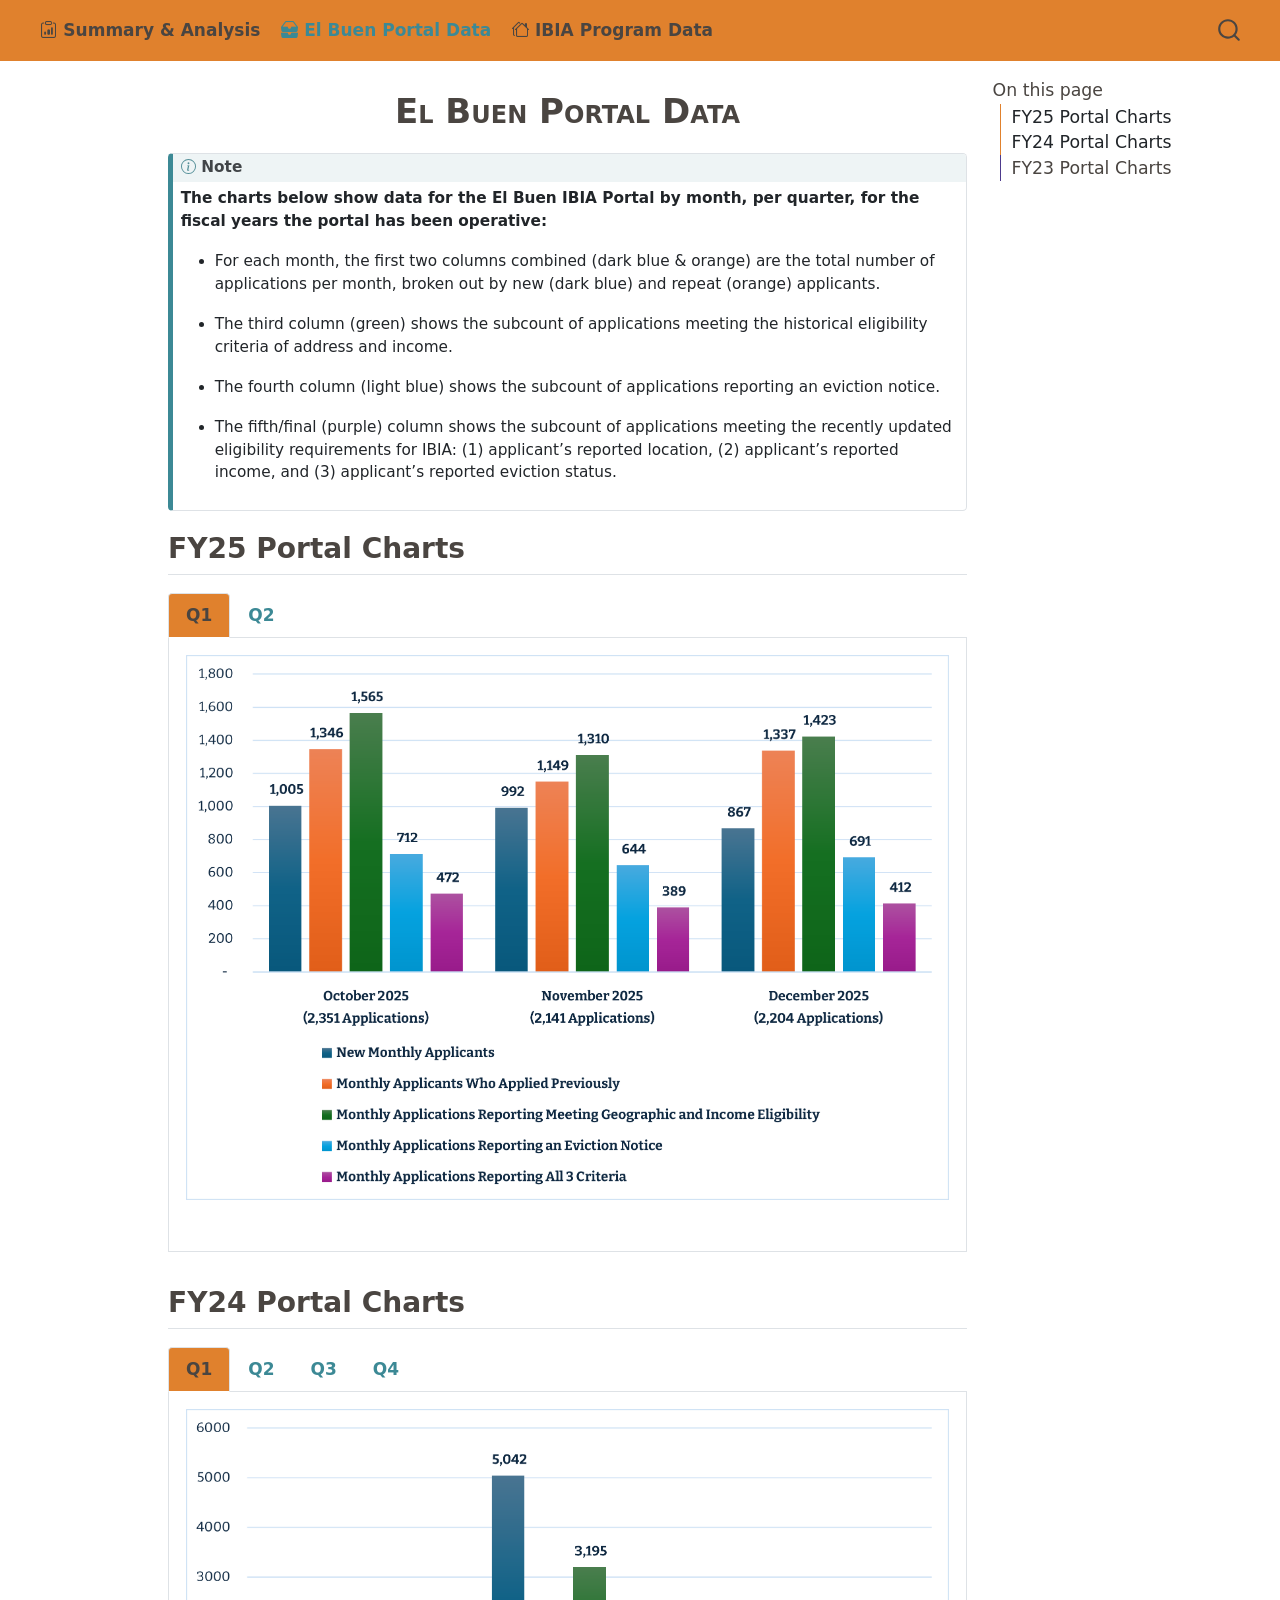
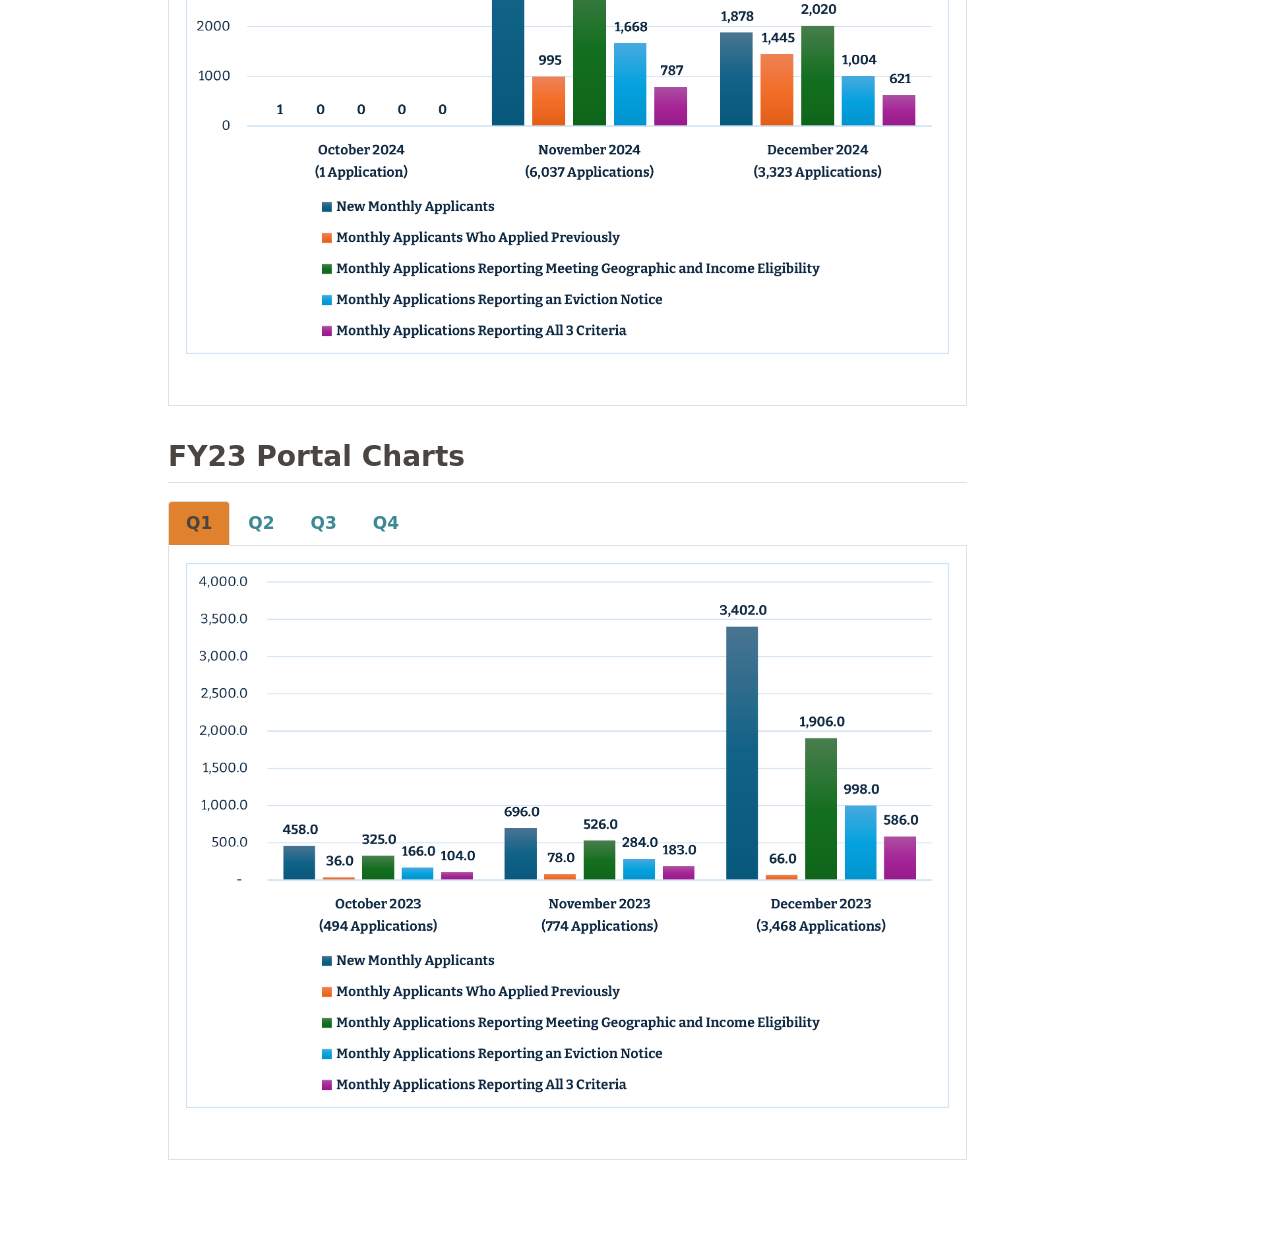
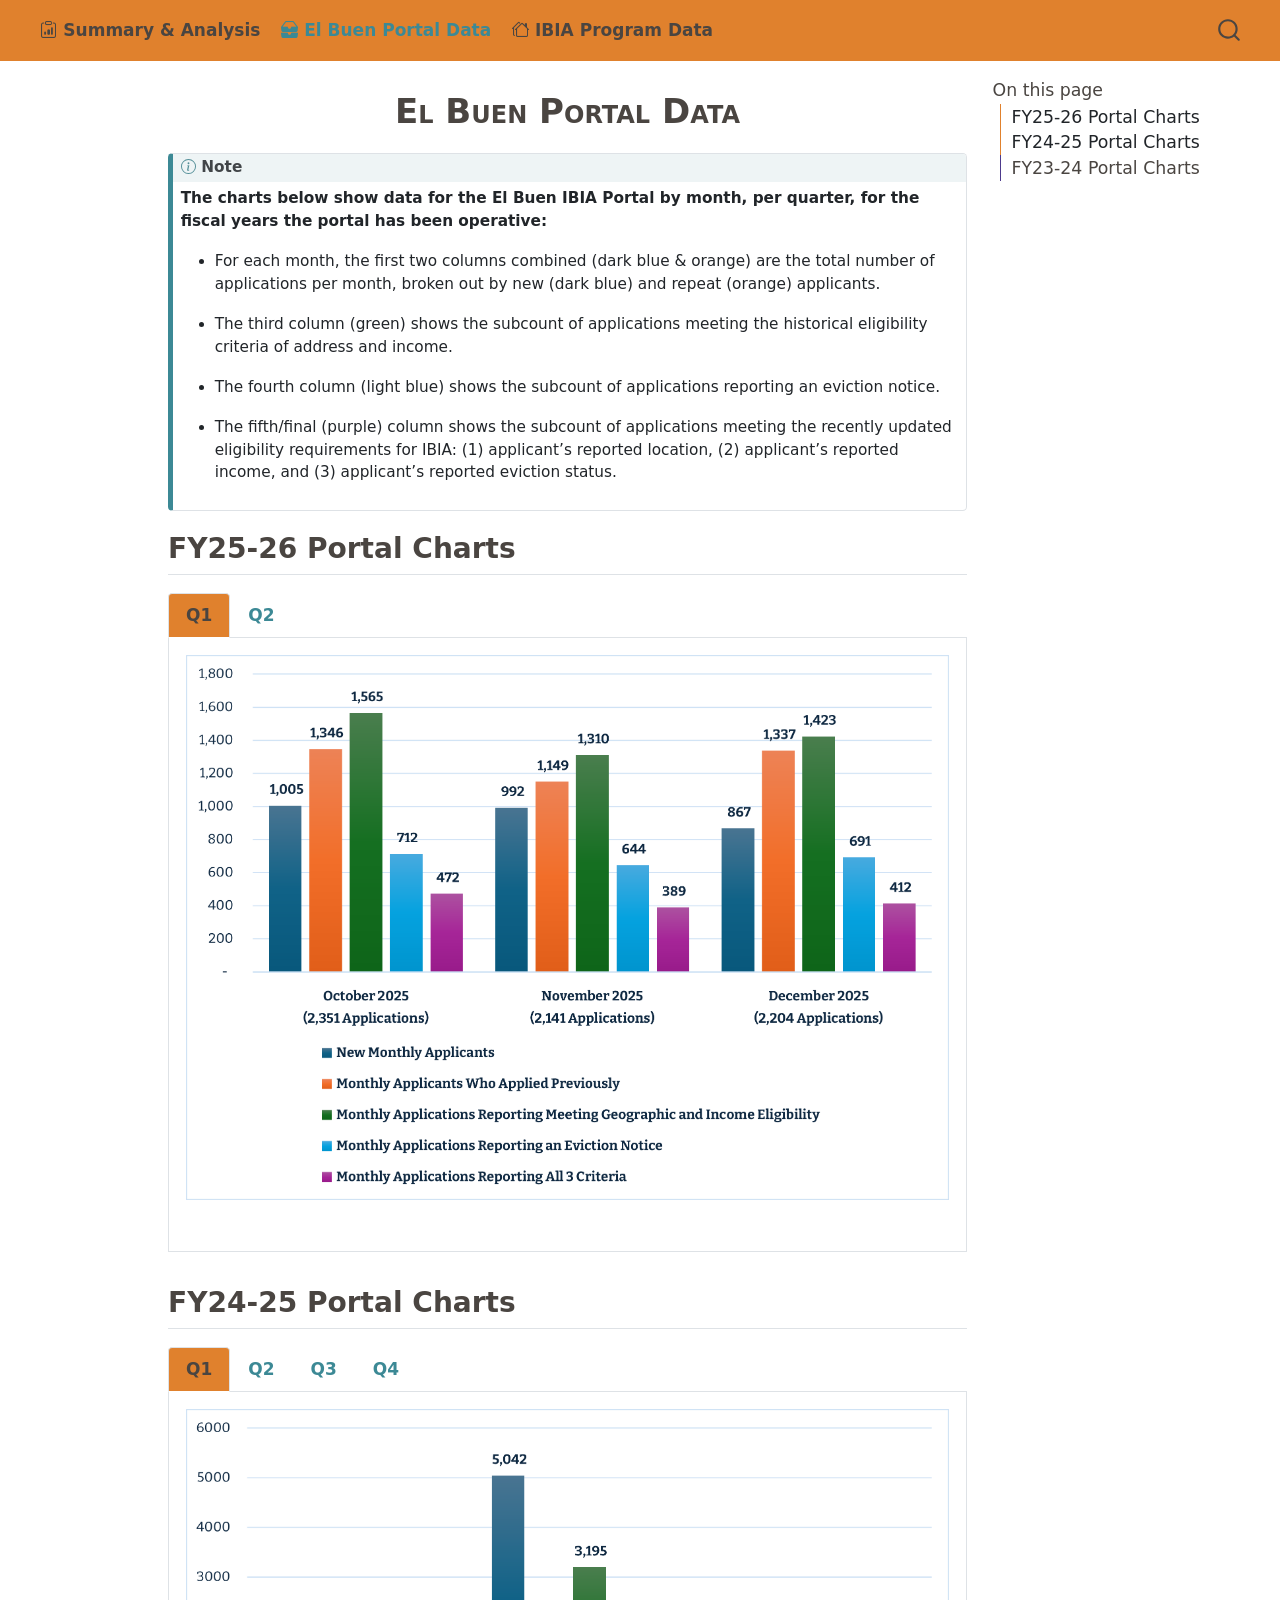
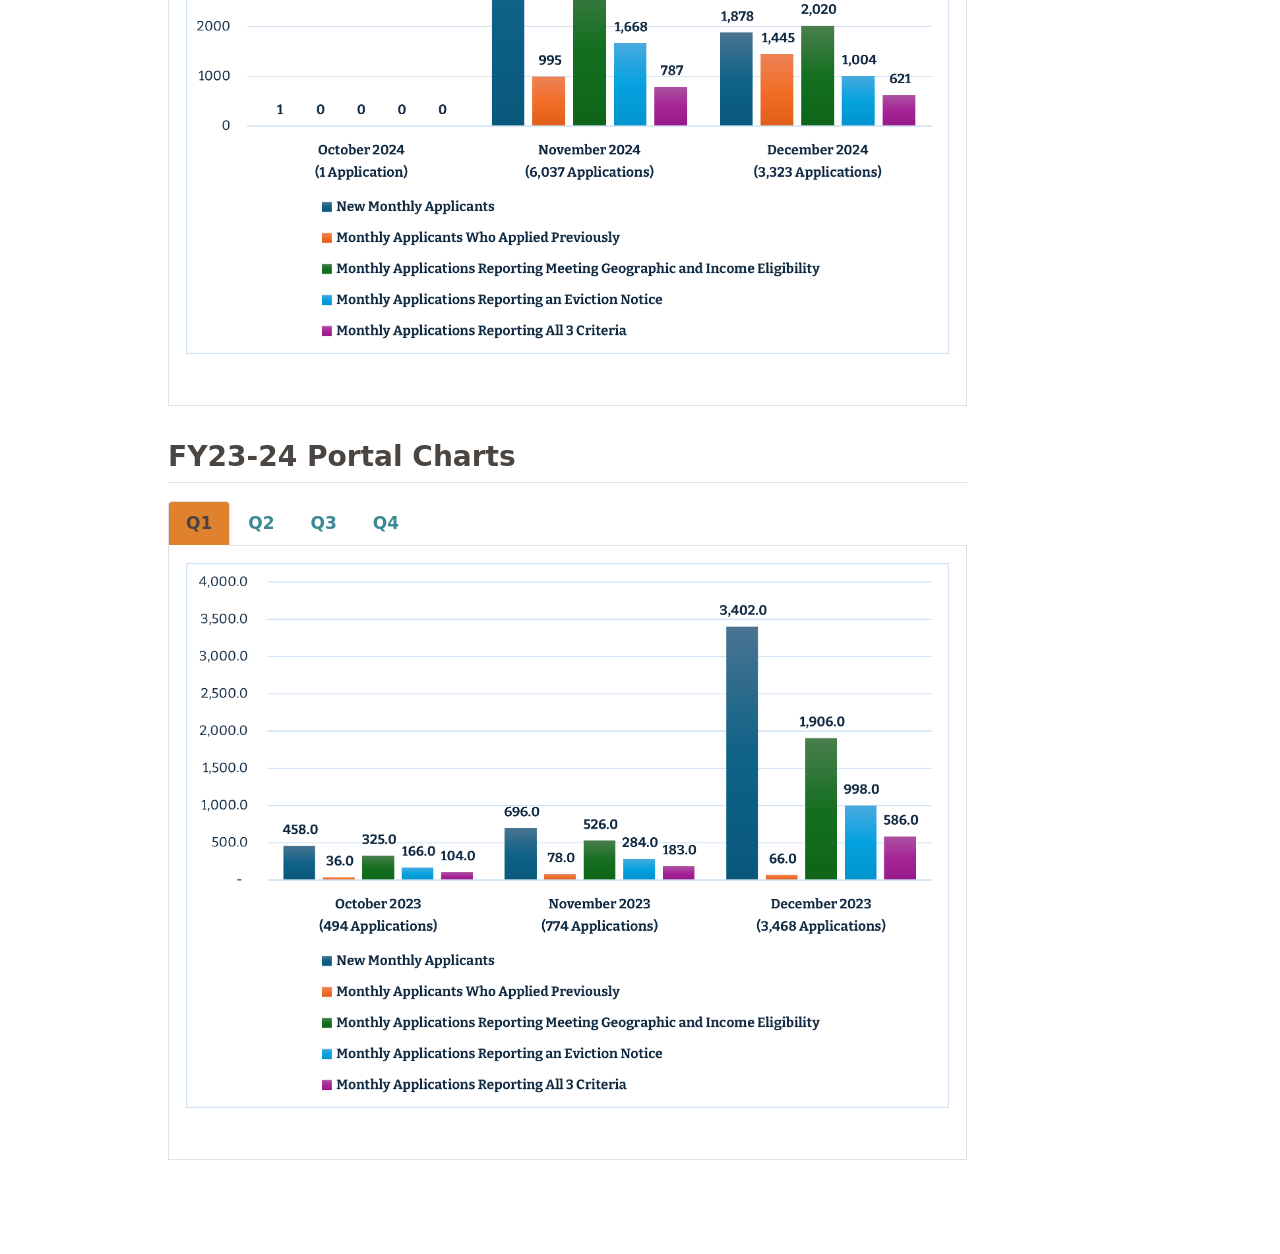
